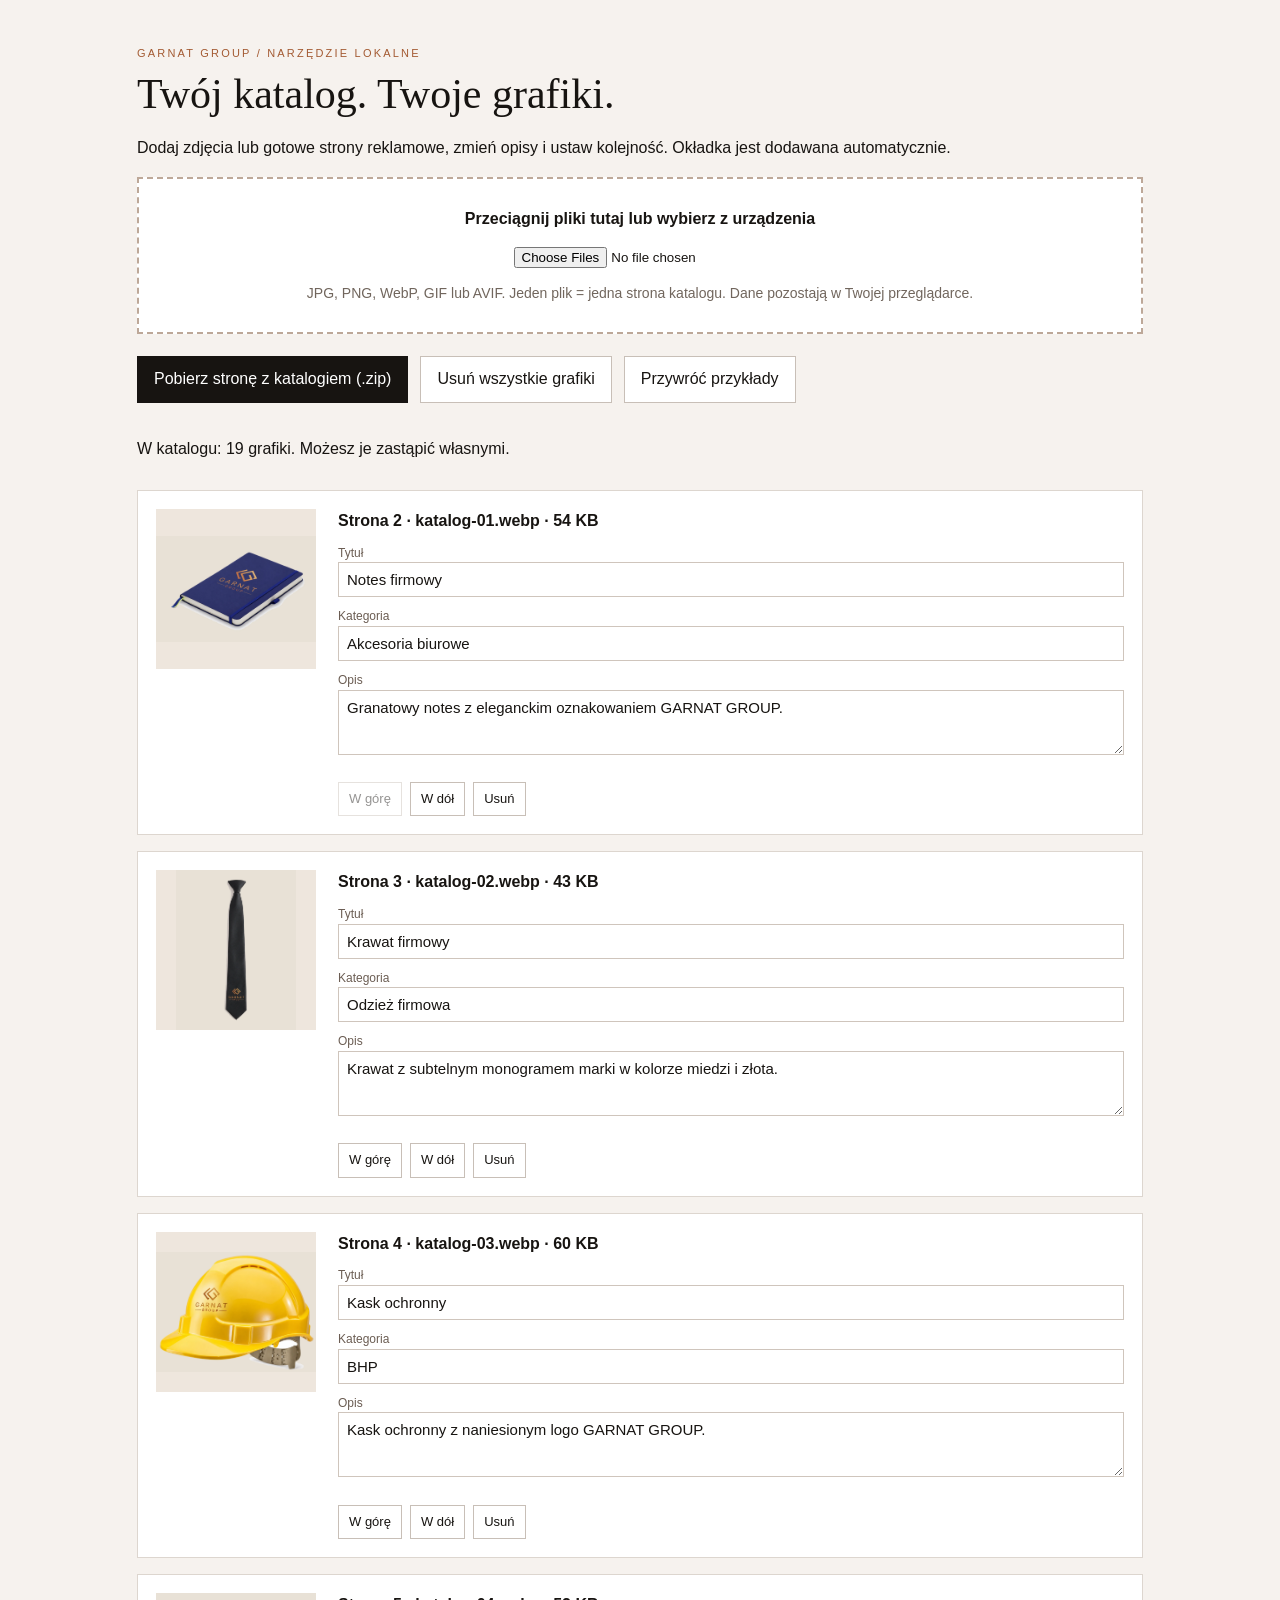
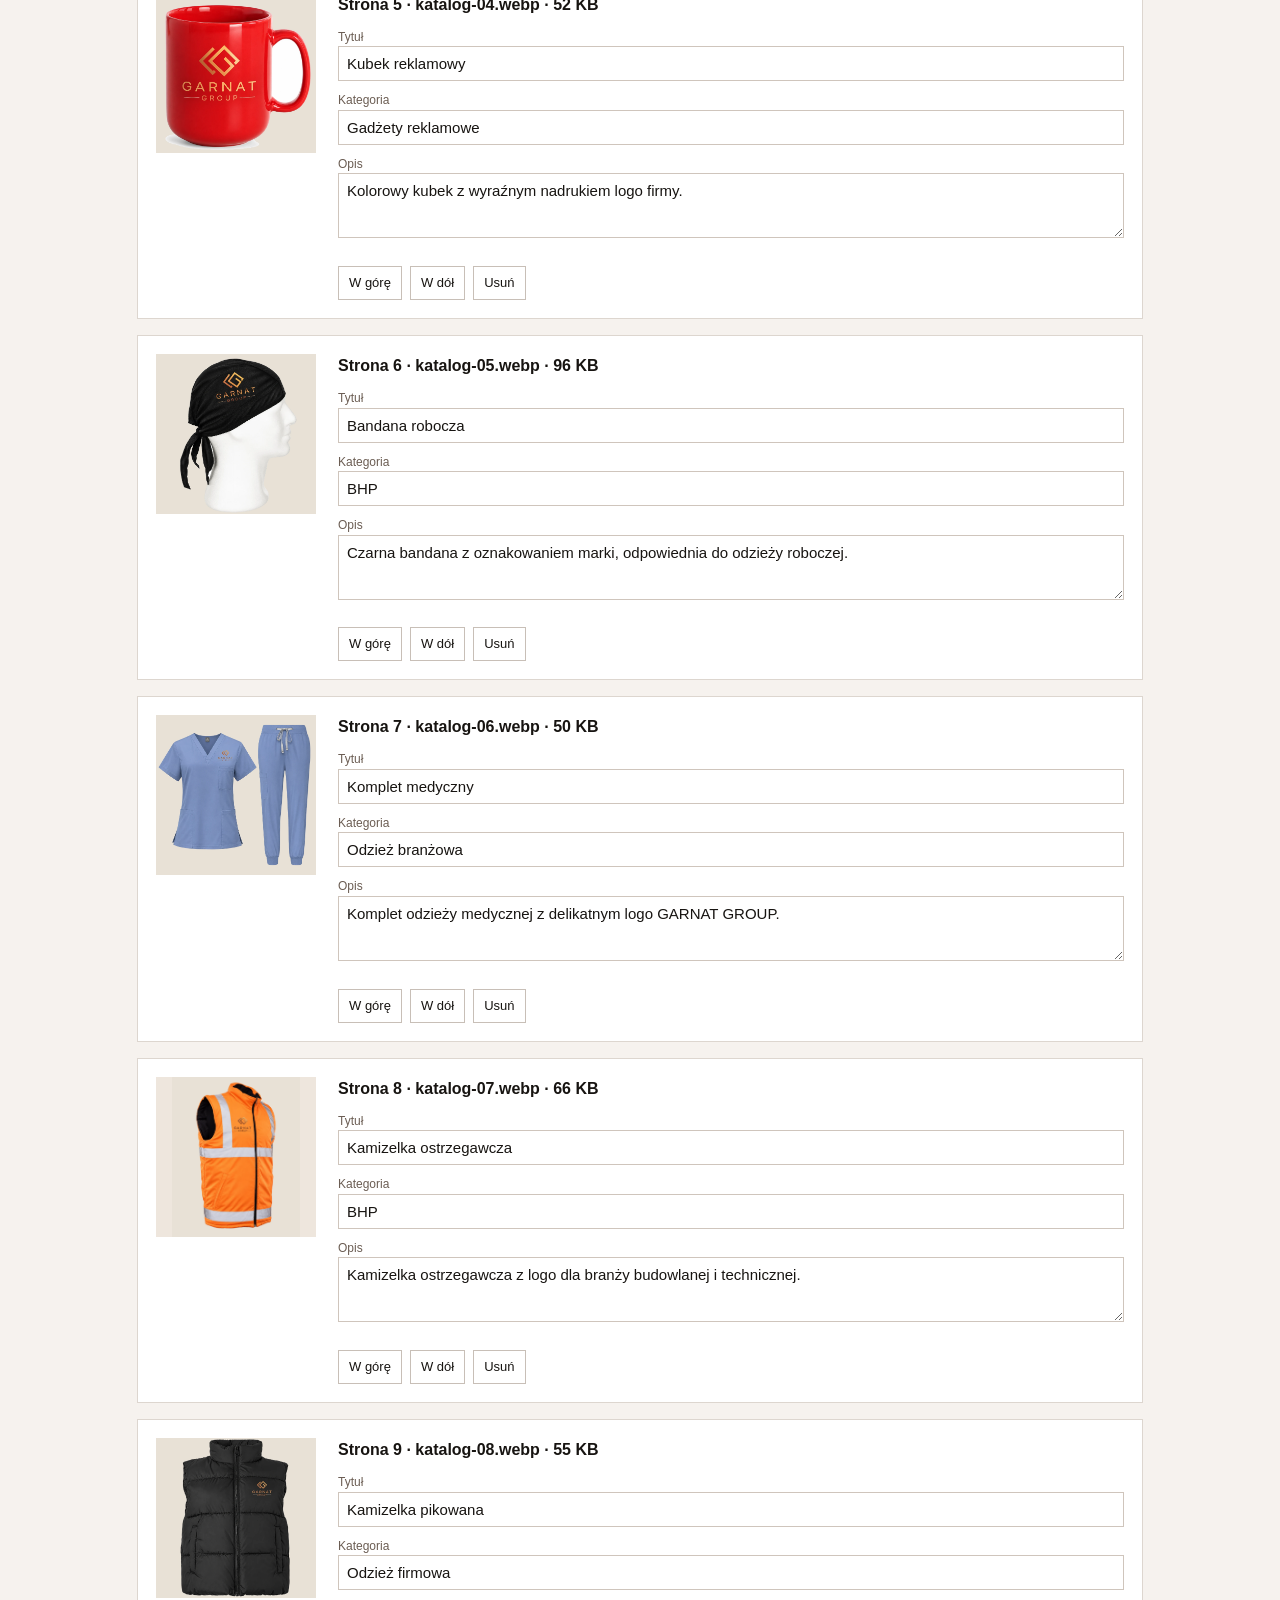
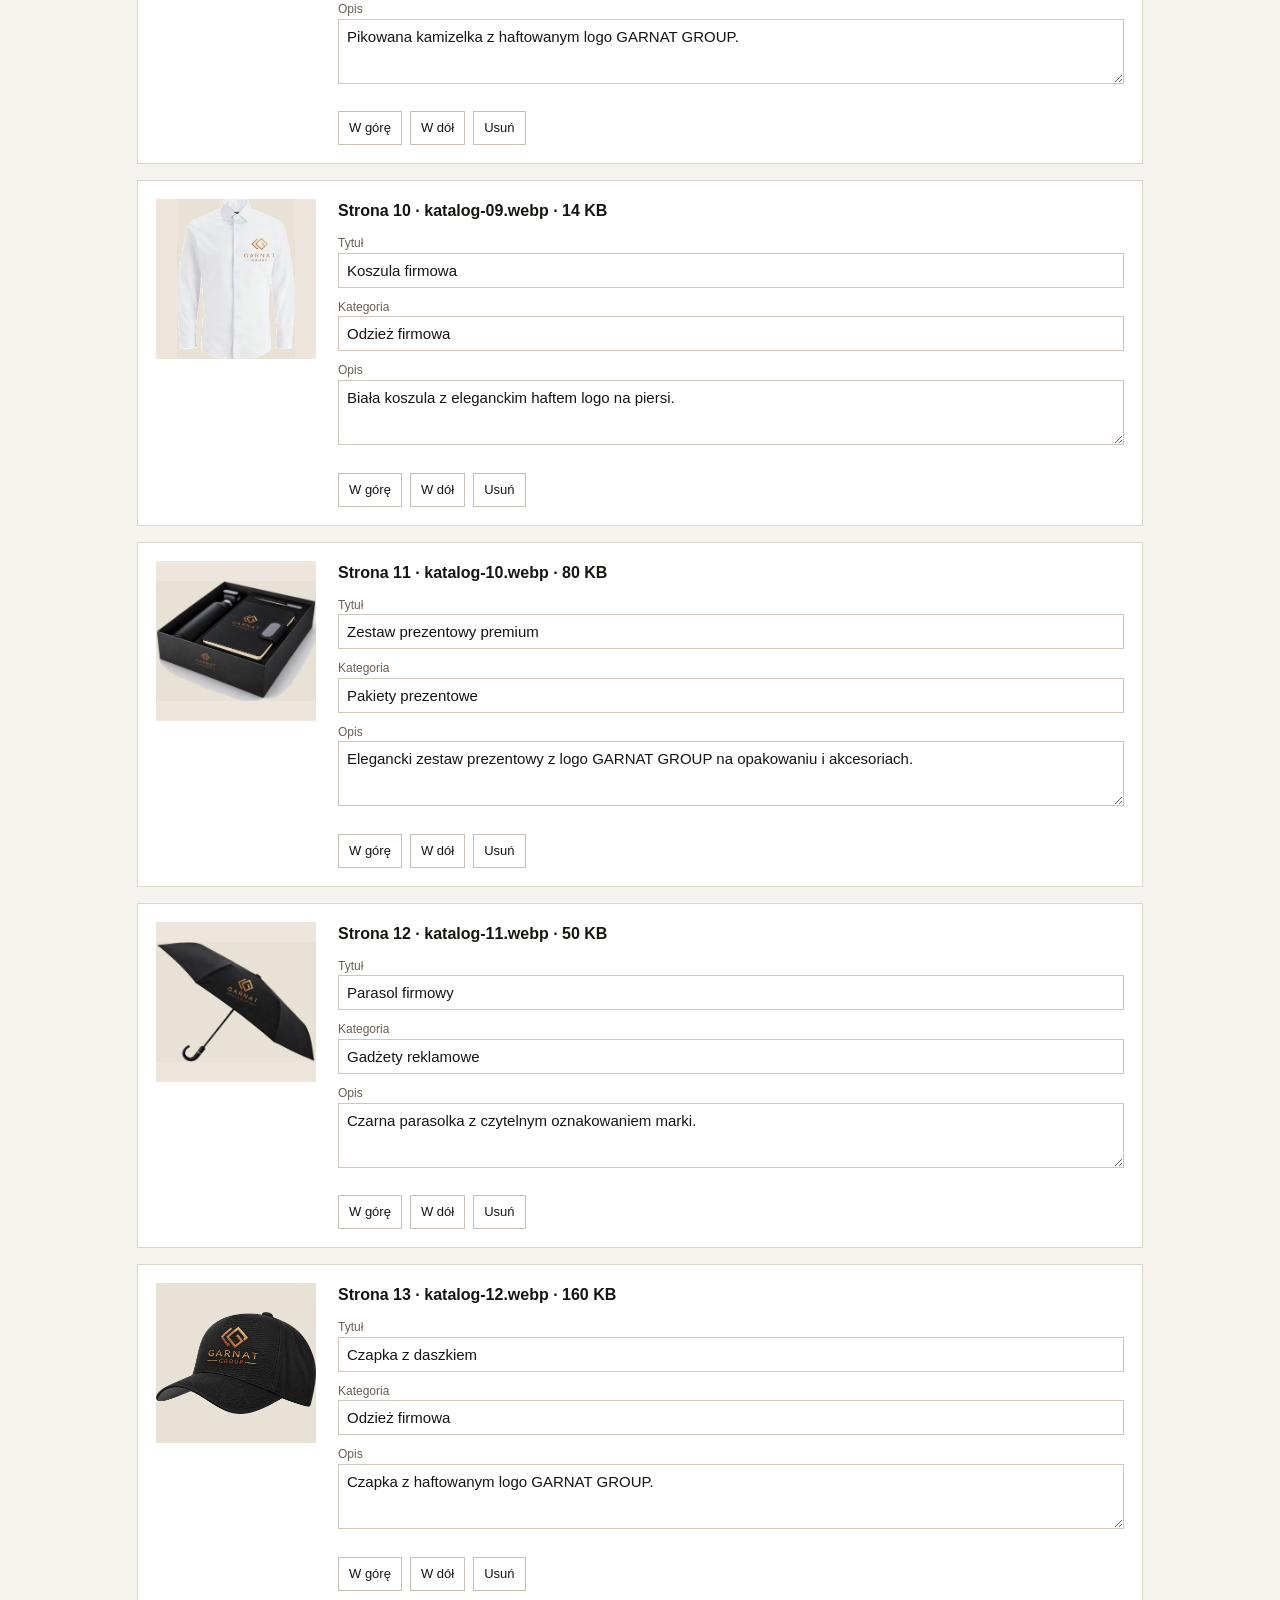
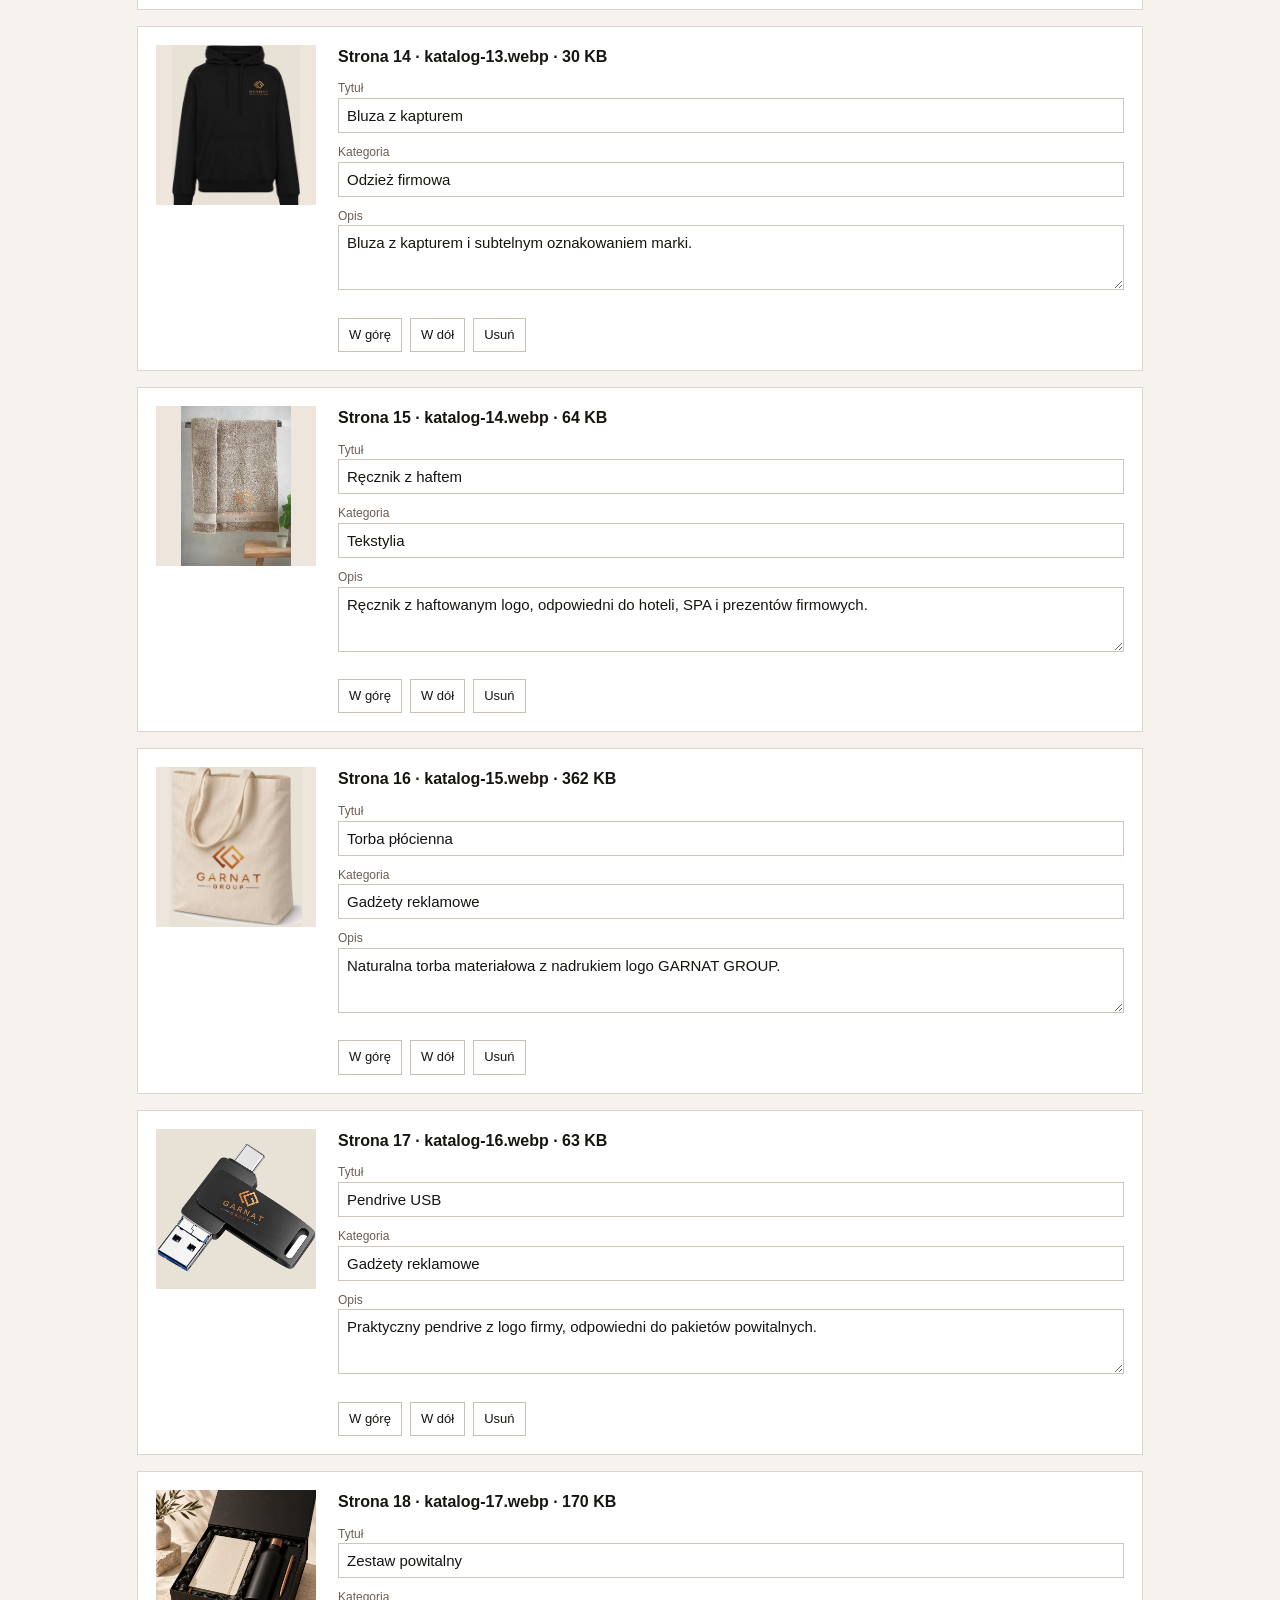
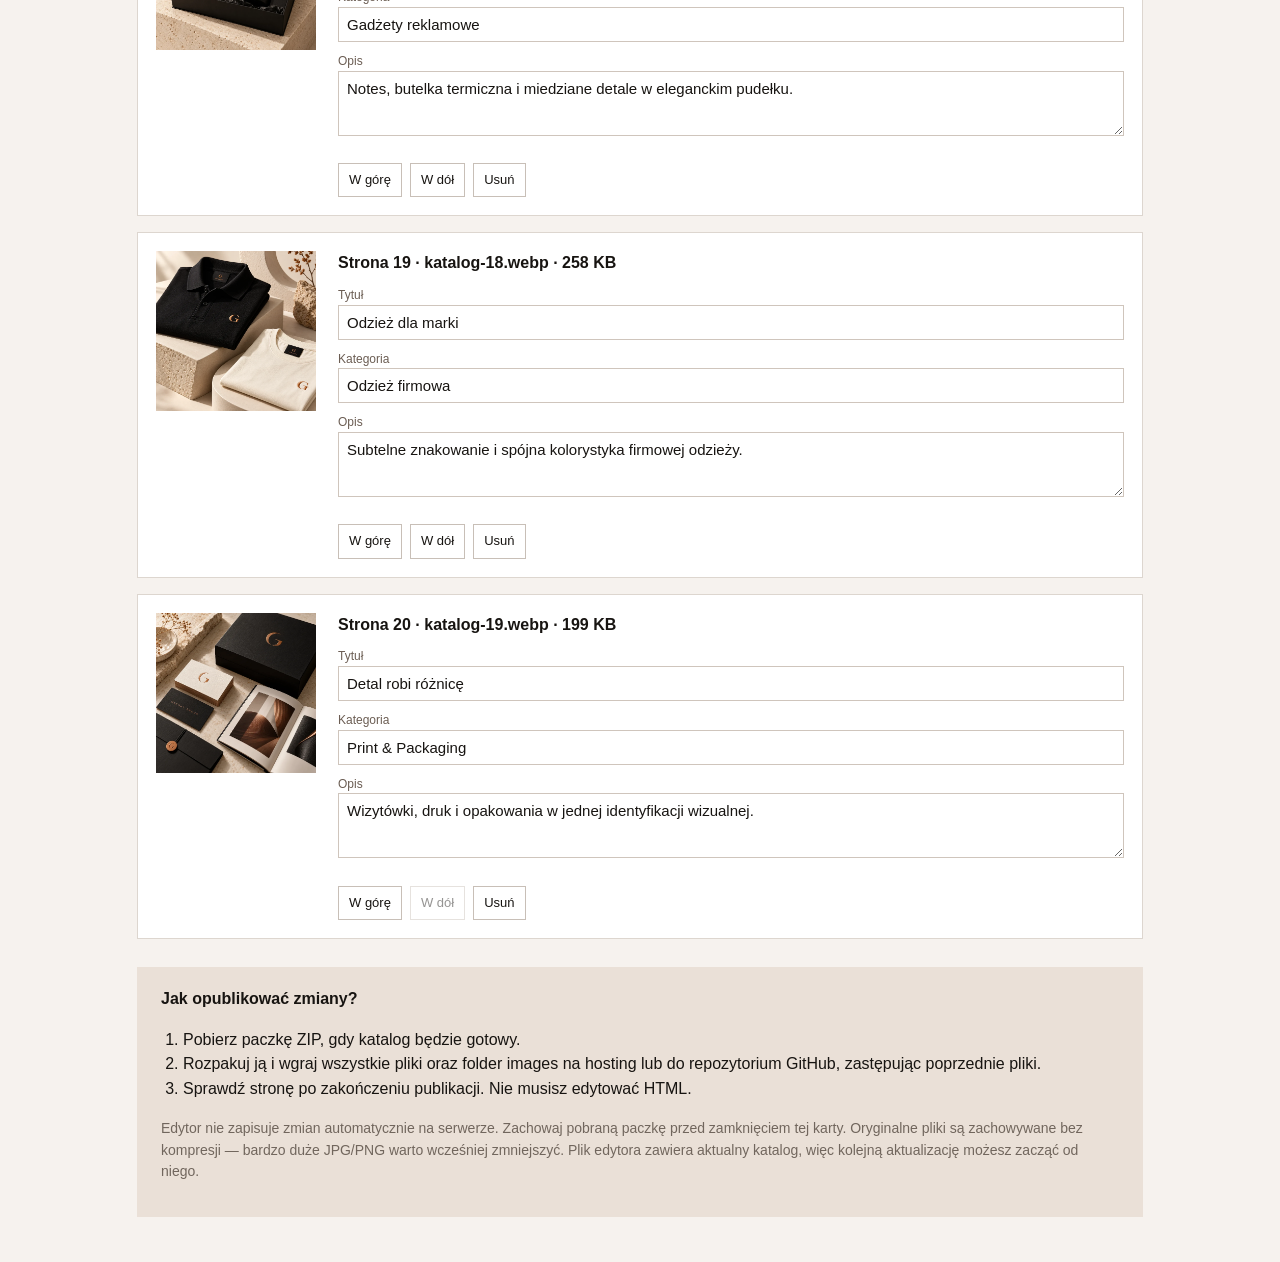
==== edytor-katalogu.html @ 46296d0c "Add files via upload" ====
<!doctype html><html lang="pl"><head><meta charset="utf-8"><meta name="viewport" content="width=device-width,initial-scale=1"><title>GARNAT GROUP — edytor katalogu</title><style>
*{box-sizing:border-box}body{margin:0;background:#f6f2ee;color:#171411;font:16px/1.55 Arial,sans-serif}main{max-width:1050px;margin:45px auto;padding:0 22px}h1{font:42px Georgia,serif;margin:8px 0 18px}.kicker{font-size:11px;letter-spacing:.2em;color:#a35a32}button,.file-button{border:1px solid #c8bfb7;background:white;padding:10px 16px;color:#171411;font:inherit;cursor:pointer}button.primary{background:#171411;color:white;border-color:#171411}button:disabled{opacity:.45;cursor:default}.toolbar{display:flex;flex-wrap:wrap;gap:12px;margin:22px 0}.dropzone{border:2px dashed #bda898;background:#fff;padding:28px;text-align:center}.dropzone.over{background:#eadecf}input[type=file]{max-width:100%;margin:15px 0}.note{font-size:14px;color:#71665d}.card{display:grid;grid-template-columns:160px 1fr;gap:22px;background:#fff;border:1px solid #ddd6cf;padding:18px;margin:16px 0}.card img{width:160px;height:160px;object-fit:contain;background:#eee6dd}.fields{display:grid;gap:10px}label{font-size:12px;color:#6b5d53;display:block}input[type=text],textarea{width:100%;padding:8px;border:1px solid #cfc5bc;font:15px Arial,sans-serif;color:#171411}textarea{min-height:65px;resize:vertical}.row-actions{display:flex;gap:8px;flex-wrap:wrap;margin-top:12px}.row-actions button{font-size:13px;padding:6px 10px}#status{padding:12px 0;min-height:40px}button:focus-visible,input:focus-visible,textarea:focus-visible{outline:3px solid #b96f43;outline-offset:3px}.steps{background:#eae0d7;padding:20px 24px;margin-top:28px}.steps ol{padding-left:22px}@media(max-width:600px){main{margin:25px auto}.card{grid-template-columns:1fr}.card img{width:100%;height:210px}h1{font-size:34px}}
</style></head><body><main><div class="kicker">GARNAT GROUP / NARZĘDZIE LOKALNE</div><h1>Twój katalog. Twoje grafiki.</h1><p>Dodaj zdjęcia lub gotowe strony reklamowe, zmień opisy i ustaw kolejność. Okładka jest dodawana automatycznie.</p><div class="dropzone" id="dropzone"><strong>Przeciągnij pliki tutaj lub wybierz z urządzenia</strong><br><input id="files" type="file" multiple accept="image/jpeg,image/png,image/webp,image/gif,image/avif,.jpg,.jpeg,.png,.webp,.gif,.avif"><div class="note">JPG, PNG, WebP, GIF lub AVIF. Jeden plik = jedna strona katalogu. Dane pozostają w Twojej przeglądarce.</div></div><div class="toolbar"><button type="button" class="primary" id="export">Pobierz stronę z katalogiem (.zip)</button><button type="button" id="clear">Usuń wszystkie grafiki</button><button type="button" id="restore">Przywróć przykłady</button></div><p id="status" role="status" aria-live="polite"></p><div id="list"></div><div class="steps"><strong>Jak opublikować zmiany?</strong><ol><li>Pobierz paczkę ZIP, gdy katalog będzie gotowy.</li><li>Rozpakuj ją i wgraj wszystkie pliki oraz folder images na hosting lub do repozytorium GitHub, zastępując poprzednie pliki.</li><li>Sprawdź stronę po zakończeniu publikacji. Nie musisz edytować HTML.</li></ol><p class="note">Edytor nie zapisuje zmian automatycznie na serwerze. Zachowaj pobraną paczkę przed zamknięciem tej karty. Oryginalne pliki są zachowywane bez kompresji — bardzo duże JPG/PNG warto wcześniej zmniejszyć. Plik edytora zawiera aktualny katalog, więc kolejną aktualizację możesz zacząć od niego.</p></div></main>
<script id="site-payload" type="application/json">{"files": {"katalog-dane.js": "[base64]", "katalog.css": "[base64]", "styles.css": "[base64]", "site.js": "[base64]", "katalog.js": "[base64]/[base64]/[base64]/[base64]/[base64]/[base64]", "katalog-bez-js.html": "[base64]", "INSTRUKCJA.txt": "[base64]/[base64]/[base64]/[base64]", "index.html": "[base64]/[base64]/[base64]/[base64]/[base64]/[base64]/[base64]", "fonts/manrope-latin-ext.woff2": "d09GMgABAAAAADsQABMAAAAArvQAADqiAAEAAAAAAAAAAAAAAAAAAAAAAAAAAAAAGj4brDgcgQ4/SFZBUocSBmA/U1RBVIECAIRKL2oRCAqBiFzvNQuCWgAw+i4BNgIkA4UwBCAFhyYHizEMBxuenydkXkuHg+4AnOaVq5yLqFCdfRQlm/Su2f//f09uyBCsQLe9We+QYBtpKGFYNSg5VZ7LnJBRXr+Fe8mmfSd0/V55LK/7XPihR9yKtp2KW/Sy/iTBPmsf/UFxCx0ZCsrve84IDLGEobOGpCDJhtGUcNBlllSG6Zlm4YNIQs6CBlQykjRlQfTl0izPTuo+9l2vCpsa46ud3ntccKKWKN9G3eY7GlDUpqb5xnlghkdo7JNciKiWVmR1NQyQpsXj0UhsZBl5DMwCQxt4zFoDysALxC+/[base64]/H9N3p4pBiv4/Odmf0dMqMkINQP68ngEGiBQIoSgQzNBJhU9qTFiu1ms/qrLb7b6vvy+EtXVPyUAoKL9Pqtnlj7BAbqQirDvjo2MkjthhTrqZOJYuFiZzz/s5+8eNuTLpwZDMjSfAy1OEYnX3/C/tiEECFJPS8KWCWvPoG2ih6f+hkUv3XU572hOlY1tR36uAOgeMPDZ5a+IdlBW0z5dOwSBRZZzvPthxDZbJZRKhesk2TyadvMXJM3y+liNf36/WGfEHGQEg6BJtBnEkN38Qu3Lv39vqtb+xyVGsDMk2YYuZNzhQi4aSL6Uu5iKcrF/dz8WixVAALIJQJGUxxDosCJFHRR4o8UuFgQBk6AscCgwOEQ6R4BUCowXYqod6JBDqe5a+CqWKuXuyiuvvKKNpee61kV5XXnwX9389r85CppZhP0HVMaFHUhCTZhhtsrWNkSidyOF45lJ7sdv//bT/peYmNL0tmyzBeGISBCRIDHEzezvfWV/uPxHbfMucyeUY1Q8zVE+37ogGER/fDkEKCNAkDAgcPCGMBY4G7uGZ48n0wyCQH/9IYCfVnowBg8NyXCv+JwF97psYQouDeBYeli5eG4KDiDIWqNwkCsXFa9gMNyDC6hUCuXstP0uPSl7/+RqDMjHsBdBtgAg/kNEIIlBT5KskUhdVCynSlbUkKkUJ5xvjvT2EDDqJqpgAoKwHtINUzPRnd5y6q+rd2gz8G7OOokKlGon5lic0ZJkh/mP6OEXwk53yJ/3wJu9b07cEYVVQPwrSwKpL96VERCTrl8LdRewUHUtBJIJfFLdd4G2mvphgVibJHZIZg3VmYp4H64eERjRWSz+KbuQP34oJuyJ7LqZo/5u8X0Sf1GqMOWsrZBTUfCn9uM3xj+G+LPDalOikZkeK0iWkI6qTbxOnkzZLiKt4wmRN6Z7JDYUF4v4ccRWcxZsRnWurvZ0CLWlU6Cv+nnmRdwKn1WYNklOI7uenw46Jjbuj+/I9XflRL3KbDucmxKUFGeir10mfty2bRyRmhfNiCAV1MRJGYlJJYWZHS4iSU3yEptpFMKX09kPzSKrKXoCRkR1T3SUbfwZP0K/x4oETy0Sr/aRkp41wbBqFNDE8u+Ers007yfEePrkiu+IEmVWqdNq0sOci9om3uXxJ+0yUN+xU4tkTRHxzXWa6hK4dr9UxadWjE8ZGzObop8KEl/ZQCfCd90c4nt9FGn01K4ij+ADAkTwEeMKUywhR1IJV6lSearUyNdKa0Xa6iihs25K9TBBpUkm6W+KhQZYbLFxllkmbYUVxlur3gSNdpjNc9h8GaetclWzTa67bgvweQC/[base64]/HcKgG4oinVHmXx32kUGKDBBAtscMAHfghAEEIQhghEEUMO4nCRizzkowCFKEIxEmiBJEqQQinKUI4KVKIK1agBZPuFi5cuOzs6u7p7evv6BwaHhkdcbs8o4aiX+Xh/YEwIhsJiJDoek2RFjWsJPZlKZ7KJCszDfCzAQizCYizBUizDcqzASqzCaqzBWqzDemzARmzCZmzBVtShHg1oxDZsxw7shIdd2I092It92I8DOIhDOIwjyOAojuE4TuAkTuE0mvAIzuAszuE8LuAiLuEyruAqmnEN13EDN3ELt3EHd3EP9/GAgKxCgCCPEgSAptgw65VP2eSUWsMqaDK8Oq3Jzwin7LUfUcuoLaNu7nJPzYSGG5ptf0e9T00wTHv1BSGywFDDPNhBvRo85+6pTmivmmEHolZQF0YNHLV7QjsMGVuPio45h/vrcAuWizWu+5jn9TLUf6nxIfAq+JgfOGOgGd8pBbReOfWaJpiu7gMbdFWv6lRTANQM/QzqD5uJF+ExvEko9YZz+ccenEkqKUWuAnQPswOkaATBQQCXDSSorUuLC1sAEKZIlW4GGmsGARDhQ/gwKWkDRkSJIScEIsXTtHwx28VU0+pbeJNtpFhxRYO7ZAixKdaqGzBYfyaaECkDNHtL4uIpMvETjYRLtMRJvexOQoy1Sy1Xg+q3SUEyPrmQSqVupFJShpQpZU1lpLJTOdlVGKweyROpKMRfdBIhsQL9WbT5v7YDTE0a9Ib0s3fY5uXYzUo8odLAPv+khc8fX4c/noY/7P/9PPj9F5//t32gHPlP7U1A0OB7meewY5pc8ainPQuxxBH/C4N8krN0JWbbSVFdzRgGo5kj+T+nDuP5mMAmLcAkQSaLME2YqaKmCzFFjlliZnLNETdbnnlyzVVkoQLzFVogX7FFEhZLWipluRLLlFqhzEoVViu3SqU1aqxXbZ0V8wBPL8rE6LWRriUr36PiIN9rXiP3wYv7OXxzPcgm7za2bFdwj7C7xflfO7fKk37L6JvbzO/wbffvDNRwJ9xwzXnNLhMgSiG4bPwmXIEP4SdrZDMFkeQ4cUR9v9uA+MQAOQHxiwb5AhIQE9Q0kKBYoF6FhMRm4ZXw4gecFQHgUYBMAzmA+C2U/AJNYB2AEAojphQODkuWQl0FlYVCBvonaEWRfRG3lIQ1KJ49ZUzIUAqDg/[base64]/4KPtvz5ITunnsfxhPoIBwP3nFUsLMqdd5UDJMgQIgjgiuGEjkVyApAR9ICZMkCniJAj+j71hxB8VKgMnNyMlnSsWu/2V+UJPFA/zZp8x2IquXe5xsk6/9jBf+2FX2ohy9WUN7CX9cOfnZsbBctWoK2Y2FTx+KoA4BU8UMqAZ1aqfpcHvIrSRSB9QS0XPU9M/YdklXkXBNVhNGpVA8mxuhoaTH4K5PjqRrbi5xXUb5dOXngbaMV+jsoEjqfkl78UU78JS/5beD3zw+kECCBAmIsU/xE60WJaTET62l6VAuQpFH1WR7bQvRHEqaURl6LCAX9SDK1hIcDaKRxkDXQnwzFsE/[base64]/c8VizjEExi4UCkmC4uuwqM5qcSE3AgbI2bzvWfTkpvJZHVrhovcxrinwhyDWmO1KoqwlS6T3cw+7wFFDhQM27nWBJeQa1V/qHxWv//Eri5etSgzgaLwGT2g++LbmjQiApPys0/R+xHbkoHH9VqQ1M6iRcT7daAcfjcc+17EgP14LDPVujEKSlBAKnY2fBJ/VaK13Oy8NEgy1xD0YF68oY2RmAKBFj22Y+5oE8PB2euoZqYhqAbKDKnY9haMmnjS8573D+WQYfZm1476mnti8oNA11BIaFrwvSkAkz6cRFU4zI5KDaUdjFOmKGZo6PTUZ0lOex97aVadTouqanwodDmP/ux2896XukC/SGabnZNUV1VdwAInxbhhcu6woJWmHp+pPsYUIjntebdmS/aa/F1+TdCFHMegcuxxqJvdYoy6RmoL7d4icijSZ9uuIrobBnSnCbSd2g33gJ3lg1H3+hBfc0ar+nnd5Nd90z4DWw/xkM3tGccNcLN59YVvPgrj0nvUAfYmu7QVKXh9hFjBggGfSCqQHTKh2D22yC/DYiGksE7WUN8TpnBiChsMv1HyCAHGTZEIKnd9jFlIBYbsve1kkzGjEjoBsuLo4SjE7bk42Ov8QIx5zTNIgwB+806AbWR+H4xfKAamZsxc4u2n2nxIf180LIF0pMYjhtzS33IS1v1NpLKG5A6dcQLaP+ynYsPP08EEP7MeYdF4jFs/phfCR25y5vRNpLdAxUGKyeZaNq94Qn3Xc8nUSB9UGlNAWoFyvVqnoWMyQ+Lr7px/ITfDQKRTskDlCv8qmrPCTd+BHb1AkppiB6Qcr0YFK6dHt3TEHQFeCzt6mTkqsuVeoCIkUPVD3L3BPZ2/dID2jBxclwgdoBx8lpJ1TeH8WxI2apnQBvtWM1jcTaKbR7WdpBxeJrBapKbBWo8XCSEtqu7tIDBhGk4mctUsz5USXaKJ2kMCKHOexRvweHoV8IZSkIk/iJmSqxK3HoH/w1Aef4/Yq82xv/Wq9HEyWqeAGQHnHqwGSIF8pOM/u6/qFNPW5JcHQze1vJo7MLWIUBQ8VgGn5VpTTRniA4Vpt3yyc+3WzcnvTDI8sb4+9U7p3/kU146X2Pwg2ueTdvQUR15fjm9ul+98XwLri3dMybW204jW19z8u7+WNDu1u0I1Al8qOMZ4rgBXwiMnsQpYM0x2JLYKpHd8h0kN7VOjKl3dBrwi/0Wgi6+hzPn98KOq1JMi83qFJDhTW1iwovtM9242pqGjXPnlC95Io3H9tDa9tHZ6g21jTZzR6NGpC9j5kqCXjlrY7rG5rGVHX3kkaVpeUhKboHS0sN/31VbJp9hCrCDEaVcZzXq/QBtUpd7ahSqcwrmUo2DsQqsUmkEplcVC4BgUqwaH6OigOEh+sH9J83dYfnwuVwXUxWxI714W7iYYSSMmyTxIPZ51bp5uYSnB+kzgs2BSUlBQUnwGMK/qGrtt33u5CefZZbGzQG+XS3YR6atVeeecV4y+Jk6tCGsvWhyiDdYEF+8BpvSYKTfWYSCxvjrv3/M5DPK6GJebB+Dff4l3bGjY4GXXp1b/5LlO+DRJpXP6rr3tlJvRTDBjzvOs/Z3pv3UE+9LibSJqLlKCD43pC76whOy7mD71JhqFLqAHcEWkcfMIOWxm4FT/fobqtmJyNRJ+h6S+uCkqCpLoLs6OaUwPy+Zd69vkL2y9nw3L326Y1bOZwdaYmSZSKR21nHek2Yzk7QhZYzQOYgJVGA7i5157PGIfhbMMK2tkN1XwxxzZ1Qp5kLAUc3mXI4jLfleRlGA1icqBVlpXzc9Tlkp56VP+niSpfgvKAg0/sRIIz6gx+eHxyMpXaN7ozl998bplz2b49zlLe+6ug9O0lKz5a8Xs8+3V2APN4AjXjiiRfWiwkngP1+XR5AuKulTKI3LuzDLZaJNdU8nqIsQYx/EDGOBNELHZe9oe6Cbuh0QYk+zyBzA4CA3bisuVh5EEkQYMb5elF5XcXkBAE8T3e7U7pT2ax42mm7kZ+WGyQjAXKP4Ia56rh8z4gvwymGqMxQYeRsR7efT82lj8wjjUBlm3Fu6OEBShRbr3/BWx9PYybvqV2pawx0Cz2IeW6ahWb9YOnUxK1els54gG9x7+GFatbZN3iy/MpJmdP7cpn1/TjaqmtEDUGA1Oo0WuE3ZmeTP4Ghii88g6wrubaS7F8/7Eol24gG51RexwEkDnpHhAMRgP2gbRgdWtVLJK+uDZCq22/ZcL0DAqj0xLDYWFrIPjN8gKB01WUq6QkmhcswQBIqvsFCR5Khk9SK8MjNzHCJT4wRvJP0NI6bzrEs+nEFRyxnpynpefXqOvH0kZvDTIj4T1+a96Lt786GsxroRZ6772wS6gTM54qq2+sUpthvH5VxujOf1F5pPrPqy+9f7HRYcNP62C8L8/Xb4J+9t5/ytMxMKs7x3xEXF3ShPydY/oTSD2jDGzATwCCZohs4ov/WJZRkU4/Ob9j9Mr39uF2lheS2ZyHlav35mPy2rGW+WWb1cmeP/KJoZrEuzOKU47+msvf3zK3b/8nfcYFSbyHZFlR9ezGxsqQ3OqPJnJCa16K64rE8ebWoMMZozUkL3de08mcVYEm7pdqgSrmE/f92vHT08r9WmosE6yK3iBwi/wf5f+ViiNaF5+ewLtXajJk3IBSvfMmhWh+pY1w2+d6AHxBJvgBJ43DeeYdNGftXp6e1nUvYgjiLvw++Dt3w8+2TdnW2IahWvTi1PhSbd0DQdvirP9SrMrsUzcv6GJNp6J/Tavqab3/sBC4AGUWGyiEyQEaBI11QOPS/LpDOYGzsH62BEcqPZeRAIdvegVO8jhnBto+Jh6DWluXntpceVISHB13oT7ilFTp0aPAYzO0nnm434w7aTC+hvIU074egk5SqsMg0VLsx1rvlkW2e+3ggJFOFGqA6aINuIJ7IdUdxSxPF9k2UKxKVvmFOVPgqzfJEXyVd5/e1eGm0Euk7L4k2WIrDqIWPbKnKpRZzPa6D2XbXOxJYrhgWEpP0x16hJIQ6MAp4tPbv9tNaoZJebd7NWRiL9jPc2ogqfLuhDAVlwR9nlklxqxuhNpzLe6rO/P5h18NM3lV1LhCiasuFGG8rPmm3ZUN1Q+66Aj9fWetikSNs7lScfFrs7/FOSWRJA+YkOzxKHvzROa0c5xEPR3vushS5+Q2LJd+o3O86rezL/3M2X7FCaoQGnBSuYr0ZsAfJHPw86Izo7O/kcnVry9t/xIWpzv9DxO19UN+VGLcTyjDXtYRFkdKoI9wfadd/R/TvPXdhU2e1oC6F5bzv0VdH9w/WOOffw5coO03CEtGBJX2fpeK0Zc23xBdVDdxThnPkXzkWOj5fbkyLUMhX1oYBxnUhNAaxVhhZZyXPuuPeHNuv1xsUIiY65VeGc2Mf/GvnWgDvgdPFS02Sjv2vd8jqYhzF+edKajedqk18ANsJb7mFHaz6ebVsZZyzvvFhC6C3jHZcZ8Of46gzmyce2Br77W1AcF2ITkasMNL9aYwr78Dd/UXwQ9+thN3ev+uL4d0rQefBAvjgFzssG3o3xI9u3Z7woHddfWNPfdyDLVvjR3s2zPuaUSYIIDuAqLkPGoPcXIbpY7bcl3lgdHPVkvFU5ZJL9OVXD7eWYy8kc5Evh2ezH/y+2N8f/[base64]/7R4dLAeq1frsZCl9zmCbME90H/A2MtqhteoR70cmMtkC0u1vVzJXyOOQ+61OXS3tS1lh9oZwthvgq968So2Fna57czK8yb5IUJixb79qRGVUJkB0mM8oEEMqRr/NUIxClF76id5+KlC6hClI9FM8PYyEaoAbkEQFhBxnQxNH7x8TheqL9k2AITjemASQfAkj6luKaJjg7JHBzcOkuDhLX0AEV26Pr5fab7dsy0JjpL/Qn9YdcJnn7Dii4iD6XMKbSbIwpn3Cv8+44IX6ufc5AZRpFpQL6c8fTSXbNE6BYk/qWWr+wvXXlfzB3z94RM6r7CS7Etxi6HB8Qxk6GthFEn3ic7rVd5+8dD3eVwHp6y5Zckd8cfNhWvJR8tAQcrq9vLUODxL/+vom6s/n0usS/dowO4YH35ISH2lmwETadl/7cnDqLhDSS+xjX6rof0JBzs0zwXfgvIzeeqxbXoN7G6on7qNrAZulmrFRPB5gVmmg/wWWCrKEak9C+9TlDvDet6Om+P39QDG6NJ3FyblS17Tm2flWgPGJ/0G73Ax69JkN2eMKKph+WVVb1m8q3YW7Fk6jFl61trTCqJFXuH74zcIPDQeEZS/hay56H3YAq5pYBb8GwTHfqIXYzcb/S9GTE/UaRbJPv6GTzcH1c6XfiXCzlG8wfen5IOXKVcRFaNMLjXZ3DvhKsp4ty9kLdEKB9yP30kSDdfarN6uHfwORAybJavkCaKWFdu0cLqcukR+x7GMyxRlGpkAo4K0buTkMY/qgiZ8jkxGNrpzk2/w+cKSsfGjoLnkCF0SfKtcVCtRRZKWFef8sl31Fiixj6HpJbrIJbqc/7jFIKCPbNbe5UJVGe9tyZPzOpNj0JGaFXWgMHl2ur/cTDEyWnKJHCyWv7Sc+Fh5AnNDFpzcLuDLPrXfLP/+Ww73md21I5zWwt6xo72TmPDSiGBrWJIIbwzu8my/v7Kiffz0fUnAYZ1A5OxdFpc5tY1mFSl5t55fOYmkvKrg6MJlU6PVB/K0BzHVRz8Fwmznh5Le3kcMoYed9a1SmLYzlOoD9T/V4fFgwyrj6CHiGNUWPQGH486uMfXueuTQDZ4VRwMmnldytLm/qL3IJ3SI7dPrBu7bH+lIpPlqGC7tDMpvT0pPa9ycmT5uG41uiYJnN17671w8D1/[base64]/hu/xTtWpPTN9zHtEeos18JOzV1oThNGrqi8F6rojzX7QOKTJosvPpSE5ATV4IcE5QRmmWNOkLZOG6deKf+pWFqVDiNiw7daMrX7muN2+caXBW5cbJaunPpwm0u8evhvLR1OROfhVuYJKq+oH8h/lybflHu3X9yuiOX94Z2W3SDJbHNEFAr8thPKpnyxmcnH20+hq0EeqGlI/wR4yub3cfHptUczpL6qKKId/YKDREBXy7wz//iVAyDf8XjCwNRg6Tf1kqWM1DNTQj+6H+k2U9rJZHadeH+Ra7VOe0F3IizbfC2Cud1h5oKplr9q5c7RFOheL9aqDrF+Rm7L9d8JOIF5vVsIx3zsVVg/nG1Av5N4CCSFQDZAdA+BW+cn5ZWuuAcioiIoO7Of44XA+pb3yZbLNpLJP5FYA56mKpZi/n/[base64]/bk9BRDYlZ5Zn+f1m/28gaibg34/8xLambKGBCxjsV//s0EEARkDY8CZB0ABbpbYIdn/E0SEifWpGcmC8VXSmVSG9RNw2ekje2NaGmHtfnT5imCiFAiChBtiFcIMyITUY94i8Qi3ZERyBLkKaQbxUMtR7WjXGgleg/GG5OBuYIlYO2xEmw4Ng67BrsHW4xdok5cIi4T14mjcRW4SeTg1fhkfC1+H96IbyWQCRKCiZBPuGZLt622PWrbSWQRI4kbiJuJecQF3ZdURBok/Wekks9QmJQiykHKKOU1lUPVU3OprdQ26iHqMeoN6gMalRZN2077lY6la+ir6V/ThxlIRgRjD+MlU8asY37NvMK8wwIsb1Ya6yvWPTaJHcxuYf/GfsD+bOdgZ7DLsau222932u6O3QwHcDgcf04cpyD+vf2B4z1lcpfL3nLuz93bdkefb+Re5MH28HgantER60hyrHLUOw7zLu/5HAIsgAFuAHToCwNgNnKaETBJSzQNECxQTmvWHv8p9/[base64]/utFmgS96ynF7Xa595iT7qOkHVpYvvelBAUZ7mXZ+h8EjbeBIKk46SMusoX2uwjMfar/YUIFpBbHuvkKoofwQ0pQ80KV236+lUhAkHjPKJPpkA40xgpgylkqvSgO0QaPgMQea05CK5VlvfS/1wKvtJBoYciCdSDQFEcKUWl8eYMDtb0zrvVWsahGQQPby52tme7h+cYHWhlc1zFWmR0ZSwqc9yoQsTQzTzKQdM6COsk/XkCyhnN5iRGosq5LbCoVA3Z2MvhO2mR5pmfgH0UWexDltRqdJ09ASg1Ya9rQQU4zAMYYbbxi2bv36XICf/1C9IJcN/KGd4K/DlzN9B6eP//wbphWj+cwqjVOr6A04kJ94haCTzYrwdZzp+QLxnYdz0ixKHKa3TYwuu3daA4+b9rmwBsGnGdxbeiwz3OlP8W1q8bLqdAP67Vxj3IqZCDDGkabqH3NDExnF5E8hLR9yPE2n3qVdcsHgJ1gGcOKrpx9OnVKNh0BI5u3jpSnVKUpXTH0Cf8d/DxOoUBGmqc8v0x+gORv7PYDrVGNZfK2J5/1xIUFm+JhxjEvvSuH8+hRV4R2t8uTs7gQEjilk7mRly2TDb1M1nFjx7lmZ8NbhKkpPjwvt9YPFM7dgKJ0UKyg6HO4xlk7e6DxWCyOgcG1sHV0TEAwTW7TyG0psshjyJ0ENHhETzFEXrapNZFe4GrA20biLRNRswBlYDqph2q/sKKGUWoVH3rEWby55garnUlRWRVclGE6EwoFzZeqwEcGQh/[base64]/qQ6Hw572HHtAzUoPuBKMmgOsE8aqtbMsxgvSAOHSDNUAI8+4Gjj06RNjM2sN28vawrNIi+bDAv1Wo1FpUq/Y/ELkNkSOeQ1AP4ahW0dGbl0RxOmeplRLGYACGCP8uIQzyzgM+thp1uvRMpmaOwUcGDphl5wQswrz1RKdIR0dJA2f9cJd9IDw5X1UmsoJKL+tddcDuJbMCbZgrkbhw2VQ8kQBauW9MkVaRPgUiH2+ejxhOvijLxaOZTc9cwVPIigEbLPNz/5GKGUiE5uXUDRxrSjWXQc1LbjEydYRDCiKcalh5qWPr910gyC/yKwE1qM5aMsyZXniEaB4nhU6HZBw8O27MWwpgTT8HanmsJegMH5NYKjPwiUYMM61e/K45r6q7++cfQdZcz4/xF6aqWTYlegm0O7mDnxvfau62+Q+Pa89qcZJEg8xaWJb6F2upo81RyOFUgbMllF+m+DH9ReDQgQhfXFJ/9csxc5YRgjnK5akMDQQGTXNTvbID6FEInMDRL2cQK4cVBA1J38sl0/VwUUPsPnTmYQFf842TzyOD1H76AL1itFx5mUCcfvmp0UHmISCHRujeRrhXB/QFL4TEQB2vUDwAomMePTjVz2wxoFDi60ZbaN0bq1qu0sRyWrV8am6/[base64]/0q9PGCLJ4Q3pZGAFT1vE6rE0J3lEXoCUdEppw40xJejXbuwQffC8lhxhx4YZ1iBppnanyTcOzkO7uOkw6JHupTMYnt+hS+6Z8dGmgM9TLqew65J2GrmJRLOAfh68N9emrapPcKQC0SZVFL0NWb84/+ZU2N2NPUJvvuShpQqN0rWg3Pz2T3aen1BYOof3brJJxLEvxRcxaNKzioSwtU5HQs1l3FEPoYf1c7y6u9e1GqUiplqYLIaGSLcg5sJEISEcEC1bpF1y4b+xiIiOD4x2g+MT/miXvwgQeh4vITGK5egRK2Q7D86nMRDIvmasm/BdJbdNYq8LdW6xvnLVLVWFD8aH4wYOnFXwnCIJPfC0InGcyMOifyIJsa4NZktKfmeY0+xglZWlzyY54+Mdq3acOlWyi+Q8rEw+ISM6SIZlx6Yg9GD2nZh4xC2NNIwDvRq+zU/F4fNLrMkOWk2yLukm7OdNcJc8xXRgEY/aOmV6Gi/Vayt85QxXtRp14mf1kQ5mArpmtxfg+Lx5CGrZIFq8nDTXaXriWVbF/oZ0VlCajiN7doiWgM/4AOYBOFKTdrFo4x32Oo3TIYq+FBsKyCA9bKwcxxByyZBCoQMNnScnV1kiEtAjEPScqR5AwKlllDv7CfhGMU1FXZTIjXff6zMthLmmbB5ci1ab1oCrDSfO/uMOfrxQX0CYAH2qkUdgRpCbJCcXlYF5RwkbITYZ09uyoMe5r2Z4jTMvmZyddciU1IbaxW86z/xvl2dSO8pe304H/wSzoURwMcQVMn1zKIOUYgrjYtdPq/gB3UBmOi35ZNzowKkdrzFCLiqDjbPuWVSIkyfXhPh0gbS7l4Fgs27SyF2ZsqYPeQeHiEmjWMgmExTpFG6Y6jLdZhJLAXL1TXB8E4Q+9HsQMjkhWjAvNHPtA6tMmGFT/XVu73crB4bYA9XQ/GsfZYAWlar+hzdkZp/aAPbjc5s7hI3ASUD0Tae/FwzO2U3iO1+QgOTQUiBOs+ovMkJifiKs69Dt7I0IoVNAnJ2uXbky9HEZZrV5mMV2Qs1v0WNfyysFFodoZIfzXogEw1Mb49Cf/kGLqmQ7MzahsQpFFpTdryj6IAMydR5doq3CxeF8zVOYFfxmhsh3dPPWcC/qS8F3rdXDiElrcuLjfD9p9J+2pAIOBGSZs9vYqdSZE5XxBG7qptb7FjhOAV/8tRS4Gkg1xUNqgguHE+gPHx1d+vdfaP0BzzfH4qm/I2xQzKZr3U7F1eaMKg4bQ9oP10yfOBFgS5Gz7QpY2NAuTZzOb/xdEqW80FIAS/6o8gIp9duHfxKur8GsFWUzs2DVsO5IFWUqvF6lSsC5M6gjxVh5pje/NPA2N5FUi4K19QMKiXXNiUMNNnoI9lhXAekVmp3V0WI9fjq8BVYnIYIUMvIaV0Cx0hiygCAtpZVHGt407ljwhUfMZqBhoZxoq7u979Q9/ODhhO/Smgib3ciF+cWFRaATj9dNxa2LNRJuefmIhhelS+RW1b127xaqcGGoxD7QyZa1bjkoOC4Lzj9SUH1c+v3L8gcFEEGKVn29+H6xTKFFSSr9zTDAshIYUkWIEuMefMAWtYsU6/qsFb2LxPuLL8pBhsw/fgTGGuNB0ul21ponaoeG6O9yq0XYqxhwfrftclqph00EQ5f0zU4A+SG9dneWxjN1uDx1Oyb0GTuk9FODhy99zYKTjzquKlPDUk93pSaSughtzTKnyQ5AhQIZWnAIcFTwladToISDmv/obEV8TxQqi1ZWOQiB99bpjfPN3UR/S4gjQtq0rluZ8zS0fSAlPIVH2hlZoItNtZmYQuqR5jJzi95ZDeO7U00NcNDCtMn3Nn19lx84OuH7GRCJ9m4kXaxQTHxKoRB7mR6myw62jD1y4OUnoHip/yv5cHEAKcHNmF/WAQZOeSq7JNYT2ntqeV7b7cJ1EevQRt4m2zumJwnCcTkzl0vrUSe/NRySrcb9MXIhJ0W+03vB81PeqlHBV9pqJbpOHtTK8NvxvAlrq2ENgO7LdF1i6aBmKiAtoehMBsTiKaoIUjiHbV3ltWqP7MbTZtn0PlHoCuNmf9omLuuLxS/GCioEjP7QUaHpaR1ZbPpUaDyIFJuWkC2buLjkGi/xy+5ljaiqvbCQDwPjxTMZkyGKTKpxoEn1nLXpCQHuiIl08PfkXrwOyLupznO3pST6fjnwbMTpxz6MruQPFrycehu2ZurOwE34GYz1xiOLnPjz+DyBb9qERVfx0tlJvv4SDXz+CZ8gBIYjTQS/Jx+YMaS6pSeqDhF0e/SYDxBFwId9fp9vgwgvtmNLdTfxUXkVCqXmRTtdeoZeZZWbIHzRX3cjerQbkLuRtacJkDR4/i46y8BFF18+TeZ4+IhJ7H6z+xCIFw+AWcfAU145HIGhUM6QHjjUf/RpJTprA+CHNFTWtYamYacOYsQd3JzLiut9KKhVdamfD2AZv8oJkmrtZvSOS5TrWnLxdwCrL639S5lCpYVzVPlXRJZ4eilsuMqP2OLNhJs0+5H1Ug218+4fn7J+1SBC/Oz4m40uRNcKy7YWidSDmHvd9RoOD/9XvSeSQuGXsfzv2UzIxQcbjmDA/Oy7r7pYVgrbW6GMK+vzxgcU/+rmcCsML5Jad6XV4cmWwN58t5oa7xCoWD/gVpul9b9ozVk5YTC8yVMtanN2cIaNDC8uI6AC4gJWsa061TOL59mlEjTiFNQDhzgej3VhMhPU78cksLFuS06GOq10sf0VJkijmnKMKFB5T0Yq6GCQepjSmgJRueK6aXNzKCYXOzcDfJ91xyUH/q6DfLxSIPlSzfuMV5FDDxICv53M2OPJYYW8crlOxpKVIT100HhPlCgHGG1YOIHGXlrc564EcueiPUDHgX2b63wuopWm4MksElHdyXUSeclVzL0m+q+07EMGRCcjJaauHGMS6QTcGdmu1qaHT/Q57+j3bRJz8nNDjt1geXP3yYw1wX6aHUngZiibPP978IHeJvSWeQgZi5VWsvkyMbvW5jC1oDP0blGkqaUTlUNHnsMaBj6wyp6wOE7rN6+fSVmIb8LLxUp9vLaXgEKKpLDxstKaHmYQpBZHnp3V2PE1YQJ2yBfjfRPkHqU51rAJe7VJWjXlhNkI/KKW+gi8ruiXDKV+/spt/aYl64AgAfsv/LeA4S0zbnr5qrVAwUeFtJd3hYFODN6sVcKpEDJyWX4PSCHuB6F2cYZ8ht88j+iQlzhiVMbHsVqMGDihONMzakRKvbsZxaV4w8sBXKXSZHMQIJJK5SdJV2hS0qYKiEs6mOZO76/STJdV7iqVm3wvv7M003GZSEyxR11lIPUV/D1ldlYQzvS85YEDPkhGVycBPbQqD0/0aNvZWTAf4hwmULbaSbDbYm/vylJkVMJg6KGUjsM5CanBfX6qBzIJe8nPMw6vSVzUTksHA3nYf5rFOqE2sF2l089cyLtWGMjkUkjgsqiPBARSu06cj876qYKEY98Egsyc/OOuB9WtQTZYw2ONJ4vMhXh+EZWKF/x53rk/LTY0RqySiJrOGV/RTw+qrdwDNcn5UB4ayyKFGKqvKyRPkEZzxoi4dYm5orgrhzppRfyKO70H9ZTKLBBtuac0zGxW0hZzhBT3u5cgcbrRBkQS/pk1vIF2e6sRvbVdJ0s0xh5wyqK4zEg93yAFHavnJVqjSHSO4uD+2p2dTycGryeqH4DiGDv6rS+XTWHqr7oAx6/bX/a9nNCCMo1mngMzwg6BA/[base64]/AIA9naEePsJGb4LZZGlD9ueBZcDApU5PuPzAOOGmY9On5O0By/ftfDL25H1jSk253qqmdNgWGQ0Wxo2fhds9dLC4pCtZrOPHZkJ83sTMgsXni8v9Wjia/sjlGIZyVjlBpeHKmUn7grIhTr+zB3B8wTyR+MNbz+LbqwHwQx4VDA+Of5xEkTqIaI0haJDHzfLoqWGc6GzXun/ytnH/7AJqVuFcmYRppbMVIcPGYRdYecs080WOBW8taNYZUmHjydZljTehok1okTwQvcHDaWH+y1Tcbh8vthU5tcjt/w5QNGutOA/kfk7c/vUt9KtPXMpBTfNMnWtcEKnBzz/0vMh900QJ/6DmPvrxEXr23NVBthOqTqc4km2Kp3hh98F3I+oiXXXJ8hF5kr3+gs1EPbdCICz5W73fZ4EreN6TnxDh0CBFs8nzMeQgkfHBphYOWF3sS29C6IewquFjUuTuJOahHZVGQy3gN2ZYXZD9zIYWddKtp5Un/hovmnlxtpzD1nYAxXJ3o/qdcx3WmGyFgTRLncptg23IwS0rXno7TIsVcF8cBqH1NfiiWqeO0jEjhQMGCJGQgBm9rT1O36oSZNINV3n/zy3NvS/7zOLTAn4PXsxjlAlZBgQV6fQy0Lg8+MCUXDUqAaCIiIHvnRoKHG2H4MHb8rLyd5KI7yaTCQMCGDaLz4bZnQbL5vEvBlgVCUXsUUybMMgUawJZMwZ8YShCeHPo3gdyj7EL6bIdb5EpLya+aD9RfqPu379xgqyzBs1+fFv74NWT8T/8GWD5PdSfdTrEEtvq+1+WXqj4j+fQoYSSVFF9893xRq8I4aZFCICUBHJEOiylOLCgGqfVPHcOP/[base64]/NPoOsLdu9B5usWQCi0N1vAONTL+fyHgLBjOUf/jbAQ04Oq83L0w9rj0hC9gVyWQbeUCYNSKWHbKP53uARDq/hQfE9ob6GXEv3l83nQxqaKfZk5w4e+iKHzKUEZCSJWgkqsVE+uQc0iYJhaBUrJGsZXFZTXZ5A8hICAJ0WDwMhtvzv9qESsRL2c+TR3SLdVExN5CDV2T0bsx/6GzR8LyrQBtNf5u22n+MkousQXouf/YzexFFwqHNbXO3Mk8RgxaXMd1OZvhcOTh6JYQI0L53Phxoc70C2sPDUj9wvN0/BwAGSZLXEAxZyo9eBAm9thPnE/sR4GzU/3gyNcdtCaRPYgBZdrlwjQt09zxbKy8H/QFFUv8bnBL36YMRkaeEQosBvENkzmuKD7I8+ydtfeAfQ0w+ovXzJ6NuLoOnPa6AG77LqQdF+PCSHdIj1nhX1SprdmmYZWJ8tzQ57gI3QyF+rvxuAwLoXRv1+UDZPV39pWNjPwT49fO3UQD8tuTC/vmdcOxvnEmAhQJA4H8Ol/knTaDiHAjxWX10FPGhfpuas/cf1dRWh+MONpkrY89UiPcfd6kVYpch4fRgjmGr1Qz2iy7FX4CeRaa10Xz28QuGmMzOqNrn9htk3qdKbdmIGcqp4YoPeeSSeb+jndR88E6EXQ5btIua9ISUqME/9Ff712vFeA04RjTLZtvHSnnZYb9rDMZEvgq8Kj9W1WLstcpo5z9Jj6tvZWD/J2zoCNJWNc1tfCbixYfca6l7v3GXmnegTe7S+bxOxqhLG7bST4aelrHJrB61nQNIZ8yuyqbTEFVlJDOGqKuqsiM9qquoywXPXj0ItSf83njWJwnFXwzNJy7mEwR41CIhprOasmgQksH8cN4qtA9uFdzeIlTkpkURlpctBr3SUF/jLSZFyROsIYP+RWG6hFhLIChqZhFc/7Mo/[base64]/lceuMzj2VAf3S7fATeYWItv0CtrWzt7BsVkhJ2cXlObkoKFjYOaFhc2uJzjscfHwORBw5MSZS89aUsmNe36EPIh4piImIeVFxpsPOQVfSn6dF/EXIJC6cUE0gmnzAJagHeO1xZUPzy/QghEEQSFhooiocbHOkciUuiWI0yToklLSMrJy9bbMvAQtEcMJsiSKZlihSCzhpP5KBTIeWln3InakGrezd6h7ztHJ2QUPgg9tTEbWdo/95ZGxDTfu7tcZhff/9ztdnJ+/qW7pxSn9C9z5/+nEsF1ajneC+WfWzUD5US2wP+jGUf1Qld3tCm6SUanCULGprcTAdSKUMbtW9oS1+qhup46XGtDSxllF4z+tbec0gzAP0L5Xnrd7YP5cwdgUXdtufuGrlXXQe6/j3r2kz45heKFvW6vvNXp1+TEE2A4r/QCjgsU5o5qDjEaBnBZxoY3HKRPj3aSA4UMJJkr16ROe40+kySWWTmj1/KYJHyYX6sesTptZV2u2TN3/Vgo9Yn7e1c9mwYpRWQosdtxnKTiFIiyryrCXHegi3Y0hkMoKE7+EnotASJwy//uxo/S94bZqumoMRmZsM0RkUWZILFkDVYRzhxMYZIhsnN2x5mfm4ZkCAx1BMFCodV33tdbj7c7HljBj7PruaNyLJEQp3d4fjKSlxnUO+ylOJFByxUuSUHziv9WnkUgA", "fonts/dm-serif-display-latin.woff2": "d09GMgABAAAAAGCoABEAAAAA16QAAGBCAAEAAAAAAAAAAAAAAAAAAAAAAAAAAAAAGoEKG4GBWhyDIgZgAIRuCEoJnAwRCAqB6ySBzH4Lg2QAATYCJAOHOAQgBYU4B4YhDIEyG2zFJewW26s3+D2iaduKpZGB3I4K/QjvzZ2NqD0OAOezJP9/VoKSMTSfdvcBFVSd7SYE4nIhuFGdRjXcWGrtbts2WnT6NvfZpR9wVulJjHOmly37iPtKIVvszHbmIKNSfM2Y3HE4LdJJarLf5qSEZB/h+SyfZOrxI7+pXYSjOZ5Am1tWgZQ4ql57kiMZ8tXtvmPVQv60FEVBigry5z3/q6DkKy9/FCWA9ywC4xY+qubUvPY8nTnv7wY8BJfzHuQc0Tp1CgkpyFTa4fltBhiTp6LIh5ZKRWgBA5BSKVFCjKjZSxfpzrntNld9u3Pp4q63ub526+tFxO12/v+rWt77wg8AFAgJCuSkFCluYKWFE4dOMFxtLufQgXJoerc+W7punXn+a4zfuW9xaaJJpX0lilpoNBKJ0KhEEQuZIUHollj+H3/Adu77ZEIhJEonA6MRum52E81WncXourH/+Wrzq+guCrqb8AkkThz/n8SRiDvu0TdzmvVTiDhxLCazpz3vKRlLcKx+CJ57d3/u1tJA4uKESgNLuBcQht2POqt/ku04MctAMlLCA6zdLGN1H6iorin2d83h1Gf1tz+xhCNpSinApFj2fpPuvav305xvavstAE8t2ViPXTc95RI9X7pPEIIPASryy53dUU5txirO2oeWjElK5hQoWML0jne1iRWEx+eOpa/0DRAVkJ36f9Nlh8Ml193j7rUd91ZqTy9MKzAFk/HzxEzwY7Ac/NhIgJ5iC6xo8r/hRwwWe2fPwMJisXpSFXouv09SisndCkgCxcy+AP79T1u65yRFBaTAU354ZzdABtSREfSDkm99Re2iVlc9rbk4mqGHd9s9YC+VrG/nMCIy4YQhTiOa3W6qLJMnmoAKliznwbdsp5/KlDxob5exhNo1y6yuj3AkM/+/N9UqfQ+NFhvkGEJYQ64SYjzHa01OaGZ3z9rM2uiq8f9v8/[base64]/CHfdwHnqE88wzhBBAjkjccdc9xrecAErB3BDDo/3jAHXttN8JUHgARJF+u6pePe91gms6dgHS93btEACBgU4EVt90wm9fSQ9EA6QcwSkBlLOM4NlIbaUXsM/omd/BA4gcZWVag2cstbR8dG1VSlI7mpfMJIdlSShwQ2ecNBvWB0Vyl2f46+rw3Sdv0PnMg2lsx+W+8q/[base64]/GqVO/T2Aa8DXAqtXgrWjTYkugE/t1MdK+V936d9UAAMYtwwgWoNu1iRg1EGrIsoKrWFYxG6vJynzUzpNlAaKDULc+VugrQKowmdnXKrNlEZa62/R49PlnKsyqIcVaWNkRCtFlomATrdqoGxiB/Sy9cr+JSxT8DhE9hcp/2MlYAGefUyocSLsisBUWJ2lQYPieoKAVLfthCBfb/flPEzwMNaU1avk/FUV0klRkjltvKcmv2y3Kqmjk+3hEJ0Fy8lwrxcqXYH+ugEKR+1K9KxxKGUgg9rPdMk1C2zGN2GV9zm9W7GR1RGcWzg1gQAB4G8A/3nqdjKEZNeSUX9Wmhdj2xx0cJGLNE9SaoacttaYPKFq+4pl2NkrU+1zQCnpRoKsL38uO3C3J6NDg0Dekt2WTZ+k6wdmv1mqkpBH2JiUSxSwlZYhFFK6jCXqkgZv22C6li4AZRQYzF49D5Xu0ttRS/[base64]/u3DnoqzDasIUApJEEBPGCVEYONgQq+Nuua9UUSuvmi71w7WL/uo6SRyjYc3ABqTUFcEBzBRBCjsPh4FpTAAfXUCIiUHhKqlrVWphTQkKYYgW0a0mJ0tZE8jzWLAB4nHaDdsX5sW1QUiqfCCQYKe8qL9Ulw572cKOBKJFOVBq/UkYFBhRjMavmeNFHx7foi79NRlNI4TuRpUdjG7lqhdp0Ur23NFcad90DL1jhGVBCtHdruen+tXg/FgzF8rckNQm/xSjICSdtowSqk5Fx+IXhXSULXTQT95OdNBnXAopdj44aQSUed2MzzsSIipcZ6sc5h+9jU7jeQrwNtE23VZARiynnVCjwKqYCzoFiIXmh2nRVAZooNZXpSC0D0KAAxkZM/RN8LCXxZOFoXL8Ea6tBRG0FxDhjZqq5fSjCS+XvZYJgcohuCrajVsIeItcCYvSEGkHZj/SEdZ2/UnufKBMkAlDKF4+gelEaGmASkZLvY+a3f7+WbpSBgTxLD/iG7PSGK3dQgQQxHEwXWrTJQ4aaKe4VlTuSh8D5IKk0SyY1RDPVI07XVIDi027Iap75F7XjTw6z0BoVF6KdRLXmL+4ZHbATC8Jd06XaqOszHD2h+NzEuxBP0DduyJu3vx065l7/NbPtlLBYBAjxFWiNfkNDK9FaeOA8gKK0ZqURJg+635ALcvoNLUYE3hESt0KzQhnnjgZ0EsH8OjkExNeRjgVTg7vKZRY4LsjmT3Wr5qHLGU/eafuEyHYrwcSV0HUK6mbsBdA2m0MI0WyKzd6oh3HHmxVlsww5CmZ4TihaG/M03oFJWAt8hEdYYNCOBu/+UrgtdmXIu1rLX4AMu6B3gpj0WtVqQ4aRhK7OR17P1q3OZ0VAVT3//VdFr25Ow7Cck1hVS+9PFNwxbVJoyWRsXS+N45O2t7VlGnaIwTHSYd8ufYGNEP16Tquw1aLfaw6rR2DJzz6HpuEi2e+Hyez4kBUm7GoUQxzxSlGc3bmUZCJ090Cpax63lKSoPCFOPFJSGsoTJh7hKp1NTAzLg0fq36mEaER3UatcL/[base64]/zrvFzwXUhLrrBExy5jqvzl6gM4I3UtknvFTAKq48lhAUb3JFYmC1Lh5pA4iFSb8ADDA7v2Bc8KsVzvzESIL1lMBQFDfqMRAvCuk8oUiwvpNuFABdxYHASkVAZAZQf/QR80VSAgShJcTeMkmN2uiG+2VE5DISVEiWkCAebi3nZwPy6rztDSFehYUr1VwMszy6/qNyL+Y7+hv4P7FWlpw+CmkaFqKAu/kb8yfidnU8jJlDDfEcWE/UcRSQR3hBOEpanrXC7cI1YBDT+jg9Bq3qaoRQItRvzJK5+aulF4vhxCPRf6B9xTK38XHQgc9DGR7zeMpRiNW8XjIlC/YH6LJoZHRp1K8ERJzLtR/Jkfhwf/SPmSSRJGPG1IwHmBILkT4vxf1GNglDpMP6ZOhLj1K1dNUsR/WeKbKiW9/ONUahEyODDX+IdMEw0+QAn6/JxV1izz+hPDv2KuOZTn75EQPf1PYcjOqSoqUp5+I3yNRVTlXbXValWs6q4RnmbWm10RJ26dOvRq0+/AYuWLNPQ0tEzMF+9C60EBgfRIQzMLdEOMRcKxA3VzWSXbzhScfGkZXomQ6Ys2XLkBr+Wl/[base64]/+vimdVflSpVnNc8XXKb1L/[base64]/+8VoMZjgIDqEgdm7vFI4WEhXQkBIRExCSka+WoaiWFJurAEKwGlqB3ml8klAUGiAkOGOO/6WGK2HMOAgOoSBeRrYmc4qf6kwKVL8sWCbclbLa4oxZagyarXRHgybNmN21bQQSIJCST/n0XFo4LUUEu/b0JIww0F0CANzlWgXGaGwpGD7hiMVF0+adBkyZcmWI3c9G3Q986XgMGzmqYOQiJiElMx3P8hbEIFhGIapOSAdtUR9rUGjJs1atGpbbW901Dp16dajV59+A7vBeWDtG1PUpnvOyGws1pYs09DS0TP0wqdZrGGbs6djS2dxcfOEN/LxW4nVuTXrRQ3IyleufKkVpUqpUq1mp1gXAKipQQghhBB+fUcvZXB4TjXHfX1HNWlLf6TPTw3cwXGvdyBF4a5CJJD4mu8uxFKi8+A9Ex7osv1FNBBmOIgOYWAGlcGSvsrPlTQEhETEJKRkRU5/ArFYLBbbVbfREvWnGjRq0qxFq7aPbbAc0i85dWKmdSjLt5odnwAA0MBRmA24TbiD7fuO9hwvnMwEqxeNK7uJ6K6YuMT0Pnk499g91eepV+I9+MjPV37pP/1z5q89FKLrFJtUfaZf7kV5oP7U/cgDyX8fDcc2Rhx7jKcF+9uomDI4IT00m4ApSJ7Too3EDAfRIQxM5Mfh4R+Xha8jD8jjDOtuOPer8IlAb+j5D6tMXSqmWHDUkRNjNm7CZE5lBzCpxiO2S7XDOIqTi5snvIkvAieCQrlKrmE9NmqbsZ3s7PaCDRRgKUQ2VpDLW0WydJ8P02M+9fqSvCnecx/5533/rxkW4ts7YcPZDc7n6xPvJWVPnfRcV3JkFNe0ebNhQshn8zIn4/3/oGXsSEwZF0SpZMU/K5oAgBkAcADgpmKGGzPRA/b0ri1PPPXMcy/gF20bQCOEEEIIoZNZjs6fntIB6Zzbc94WLFqyTENLR8/AzBLWMzYOTi5unrv9BpwjOoTKypRm1mL91VsnwpAJ1+uxtZ+TBEwau0A1+Rzs7CaiSUxcIpOXel976B491efoVfFe+tjAiJ1qdO1EhjFtxuzzFAJp1wV4jlnAZ/Bs4WzWbm1VTn4fhlDxb4UGGCMdJa44i+K5jD+LwwTNpgVOOT0f9lf6Iqbrb37OdGyv6Vm8nbeJuI+da2/[base64]/GTiyaJszDfuMZlhYr+7Rn9XWZUrEZ1zielXrG6KLfxPSdEvrivEzk33VNf4b4Tt9kXedSWeD/[base64]/[base64]/O8XLrO6DtjFpc4nvyKe6keUB67p9XnW142vXrbqGz9iQ1/sN55oGvKggKNxhH3teJrP/K+5Atng9KuytuHhh7GNNTiI9q2NP8qdccOpkpvifuTqgZGadST4S5EhPi1vcF0cY9C1RFs62ita1tMGRdEqe8ui1OVUaBSrPxf0egMhMlip5PZ4vEFQnQTbLiWoiiSJJFIJBKJRCIpCkl9leFELxDweIPHjQghhBBCjZlDnXXp1qNXn34DLegLzCpjDnWyTENLR8/QT+Fp7l9kW8zXrRXhstvHxMVH0HdR4YkTBIFEIpHe7FnvOfCMCs7dKyrLLs38gcy/5v4/0boPMxxEhzAw/zTR38iQYyCEEEI4QwghhBBCCM8s7z5ugjPcR2Wg8oqKVqUq1WpCESk3Cyz297PqzmMs2/Xx1wzrWfT/[base64]/gl9l/PkpHpwMBwy2O4HEIzbTSDbI1chx5hN0hNZVmOEgOoSBeZzoc2RTVIj1iRQt6m9pdAbCZLHTybg8vkCIRiSSOBOkh56Yi9ih1mh1ekOLaTPtplXdAFivuSt7ByfON8ATCoVC1QZ6qCud2SXdevTq02/ghw9ODQ0MJyNzo7mxufGnJrBNMp1amE5mMBtzuXkLsTi0ZJmGlo6eoQ/HajpnVlourFPblD1wbOk0FzcPL1/1jwUQFMqVW67KmvUPcYCLLgLgovSvSScYIpec4TifrJ9JLrsr124ymmbM4hK75A88NePgjLGXS752bx/ylk7zZBEwlilYVnWGY3uC0x6T0m4VgkCTflKmE0wKqvMzWp6Y4SA6hIE5JWojK1D/ZBEpFdi+4UjFxZOW6ZkMmbJky5Eb/C/kZT4KorBVpDhKOgJCImISUrL4vvAj5WRpL+XUSlEU1ahHtpeBhLY2901gNP9Gayj9Z/xjxfMZflpHdEexr3BYlmVbh3fJ13NWBi4ZlNDBIrFuHQlj97mjzgmTFa5rXsiVm4iixMQl2l9jox33zdomaBToaoh/ptE/UP4kcS4gZbJlYlg75mi1fwKoLL/ZLWc9GCZsfyBh8wUEopP/IxXPjHba7Qhhv8PBxxU2X5xWDUo892vxZqDqGgpqJ9ES0IP+ceyoDNMm/W/cw8rLSTLik6ZSxxRuN6mR9UkQZ+8hwty70zcAu0eKl7K9WCTWlt5rEbBzK8qFYDA/BtKewh6O1APQ1dGM4Jdz6f5y6pm90/qw+egUrZ9mFmB+C0ssFNLbVUqyb4yT487wdM55/[base64]/x4NFTPI+95nv1sZ9t60fCiO0DO7k7bvczc3mkLqeXBuz/6HzHZXcd0Z6YuMRztyvuKuzve5l45d7y0/WXGjxHEzm2s9xykVfOTW/cWfF0jLL1H2HYbSe5qnfQOjfT50deaq/cW2IaZCvKXvDoBs81a5e5b+we4EMD44UAgCgyAGG4Rz1Ymj971uEGCR91Qdx+tjYmDaB/66SzAxJoJEklyRMDsjB8tdlM/enFyo/[base64]/Ef8OqAIDROo+YP8X/Nd+mPrfj9MjPQLg0U8eG3rx/tweZihCgFgwVLgIAN3h3xe6ldH+H4d7zLbLIgdddNluSy2z0DHTrTbNYjPMdMYpp811CVFS0XCgh4WDRxGPio6BRSSRWBIJKRW1ZBo62y2xygXrvZDOxMwqk5OLWw6/[base64]/HgT93eHRHc7iPPhtSz4qTJYsJfG599X4G1a9B2r3H28MvzsGD3FsZIn1+JLd7MA5NuJMfGWsJ3wlF6LSBtwVVEYJbHFTHEiq3IAc0ZN7xfuC4tIgSX8bDrcl09EnP/FFSUmN3YkL89bXEFH4NjfnxqM/WtNuo8fIpjnbjWitZ8LSG88yfauhFvFPg6zunQe9UGrtbr62vQgH/t5NOvtovqsT/qc7b1lpzp7m+/UG/SN+G72+ec3VyeJ/vP3xQZu2PDjjRC1QQ21oYNf9VgjPQjHkHiQbSyfEjK1mkCp/mg+voGxEaFI8IHT3gZuJVMQ4GkMbmI10YYsXZdC0FrqWmiEjnXTIB+HelSnFYUgD7IW2xAkdueojrOe8FYuzaYK86GXPXg1SzuHHqQbU6YbSDRZOLcH1HYWPr6Eyn7/6XjeVOvyacdH7ZN3FUvahVkD95z86vRz8/ZKorggmULeFfDvHahTkCoW0Xi3Zhon6e4KcUFoLhW4+iaD9rCwRdZ1n6Z0PMXktAuBtDWdx/shQdk74UpoQgVkMtsF3kLwmgqC5oBd4HuFHXcuSAbtDw5UyV6mzkZdR0OKyPCrHugka1a70ztAT6y7a0Rqx9smKAj48pj/ku7u6KBYgJFnatriR+q6pQGgR+EMWZA1IEOzHK45oMulYWERjMVlasvgaxrYm3fZ/7Q01dUj3IqgrVnx6/tHTjGFsm6qY0MZvfANFkLUXEkrttVxeayfojGBKKxgJxVKw9hI3lz6Qc2vdvYWFnV04ThAI53erxPqXOYVRefzLDD5rIbL5oBZkuPiITbFkV0tL6DIsMj+56mOvSpsUujqsTZIVz50w6kFncL51wTwH7aRCXbrZH/LxcvtaKLDE5ZsZUhDwBGAQl1QEETIBgHNEwCBqYBhlnAwjzgdoizETIGq3KW1/a9oCb6+opRs3/q0eYGf/su25rg3+dZhoLT3eoeonJxQOCxSJPLFERJVERNNERLdERPDKT/xuAKmL3Qwro+0M/[base64]/Gy53MsGq6E6oj2xGJSKVQXgYhLUqXtQLhsci0As/QCAXG5mryj9yMViC7GcUKUWCoSTKIk6YUJQ6iVkbike43YGNJwWVqhREpCBb7jIxF8qkjAeMc08h02vFM3ZPX5uCYZIVU5GV28rztJkOJxxyAtEwsmbw9THvEjK2KW33yNWbFGv3Ogmo2z+TMTFiwkr+wkZwV8ZrFLIV98u6FWkB7tEKSM2O/9XHOM4iWGFLt63v022ZXPWa1zptol4rYB+9412yf+KH4nIVe6yN46a3WPgKvPGUiwdkDTOfsdZyx5sYEjzPgYjSRjJ+PVK6s/+TJlLUh1DJ5jPonyFKtdjjusP4LMUQyGRahss8+K5PGYiZrVVV4ugMuS8PwZ4J6y1rZagMy9IDPE47ruy14uXl3ppxu7s6LyS+RAc25y7PRfKXjF4/w+nzg9gU1BqksBnPfANQOXx/[base64]/pBnXP6hkiJ3H4ultY6Xt7jP+e/q/QP7zTACwFEXrQEAOwD0C/AI9K+AuX4B/D1g/yDyGWFY75oIDsXINLg491KUwehpMi5dGEuk2dx9YGVFQZqx6CuofsHdLX/D7Cczpt4SW1YLlNQksIyULTUxw6Rn5alPgic2LisnPqiGMkkxQeojQiO05wroVTDzKPrIckzvP68PqTcaO3e+Kw+L091m71d+GE6VbUQLd7UO5UM8l8XioWnodGjsSX2zxZF8O5fnobHXN0pxKfbHyqzreE87w/Alf7Kcz8ImjOPh/IJ2Qb+b7L89etArebXeM7OlrE4MVDvMyqFeHBWWsfVS6RSxWjvcVZ9/m/DUtX5j84854Got/lb3lh/eHRSqYEaqHRo+/6M92GsO/eq9MguT4vl2ZChkLynrZU01pH6M0Ynrx+/qoFfs02C7kLUuyYTSyHSGsRkpVMOq+oSICoS+GRTUifcWIhGQLI0fKGOgGI3i14L04TSNAtRZ2s+A9vWnyWTXcpizJhl3o+/62gSHxBfpCBhMoTW8AOF6q8XjJAD4WqTe05S21U7QwkTrSJBPuups/MUkZDL1csWC9H4x2n1PdkqDRXWzXrRUJeM3QDju6R5bZ5pKvEWE4oEyXiuFkCHrEVwM1NENktxuRwrtfsHeRdCajH3mCQ7R4raVnJ5hIYw32a0mHQErc9h7Fh58MwjRYgrQA94XKh/OzxfNYMdlHlIk3DV3hyBmUSHXZrwGpvfcSNh9tDzmOIlE1z/fgOWcblnN/asNyM+0aYgLZv2htNGDKgf5OK/AxWxCe5gT5Zkneb18dRUGA2+Xx6JRSdUCjgGFeVT672ktCadJMSYLmixQuwtMfwYONLTYZbbT9fgKkZT3+EYPywS/iyrVPnLEMDdauK0KXKU3Gw0eqSIzenPF8CqTkHRyvh6E2RFP68OuLesxA0VzZ4aoQEfAW51OWq/gl/NdR0uF0ZBZeac81HLMs7RDBR32+UEWygbfjq0l4uqLL6X+MmuTyp9/Bd23Xq8m9TGbizGrqdcEaT6ZvgcxtUQy0adEpp72n1IuK4Eq8CuW3REwOl98zNUZFl5PrSdbzuck3f+wZZVonUkfRHlJsRhwVV+oMZNm/QpIjhoTMnXV/SL+zMCeGuDI+ytFVoWUVpg6hPbAmPucD1C6PAjdU6aF9go5cAFUyd8ZATcJXmSTUQGbGUw3LXugx9bqJctRuUEH2bafk/RAK3M8j3eFrZl1ZM9LDK0y2XzYO+iHiovWRFsNEFNMtdS+fu5sd/vab0AKO2+9V4YgqP2eJnm/P5O4PZZVkPe6iaDSSamrqO2170PGYNm8nyk/OfhoP0ac3JY5oKPPv8ZpKFUOjVCwV5LCiWy79D2y37qmnkjnrA+BTXaY24+0/jGNb4cMdqurIBgztUiIIU1z1342FXjuLOQ5H5RbtaY1+QTvvpzgQTmPS0JrQgboO1EGK26rT9gyLCrOz9cKZ1lMLFx6WkIkW1ZGKqn7quYB78/m7gp233oHAQrU1iLt92DuiKt9ob3lj9bzpdMqK2iho5+a6rN+ppNSge6qhA5m2vHtpXIgfums8IzePdurMwMmYMAWVbcolkh2M+5yyXyNHZIZUUMA/Eqk6KRSmwmRnkhor3WN/dXY5xW3/iBgjIqBQNcklRTlvBpYjd8BpWjrpzFdEq4kZuS9RwJqJEOds4Qmt/dy9EnlWcSj9y3ddXbSdwhUYQ+XHUFWklt1k6I3qhc/[base64]/m0GhCYLBwdAXeDVsjQxr+pm/ARkVqBAoQF1trgru57b4ZL7p7PrBnI8R0qAHi/ha0gHXggEQh92VbArXVhwnZ/SicZpltMw5ScT+21yd6MOY1oTeTMG/TxS5oO9/JkL44Q5ozgmQJzHmKxKPOixr90YIvD1KhmqPjwBKDTeMJLJ8xbIWFvxc2Y36RwfE5KKeqVB8GQC0Jn5ZPduAfceJ+ksp5UbubzxCK5lmgksMUWsrt+rsmZ7bS0/wk86MYW5mJAUM+U+sRrqNAx1R1RwwNu3irxFZoCpaU65vh7KqKhnrnyMoNTWocbPVApnf9CH3fob3aYotkwjY/nV26cKzmcJjrNL2Wts/JgiwkZHmznlMkmacmqLQaOBi4o6asFBhYqB3DGu12octdpqJEzjaGt1ml7GbhxIUrdlzyZ7Fvkht2OQrHuTC0I1SzkG2VIkvju4am1ETUaSGgw2KR15oaiHZG/+6p3yeQ5OsccKQvzLXxG2GO0JrZfw1Botyt5BdOqQ9FJ06qhpypwTrqEe0ZVNfzGT6vSCR0i/3ikxT2+1G9rtV4Ohwfta/e0Wvnpy5ziXA5VkZ+9Ja4kGvVaXt6Id/Xu3M3IrSZn1RpHAJf+cOntDvveBPxU8c3AJ2vK+3LzV2PeKKJVKS0tUNuUdNVMcW7/9Y8BSfjRwXgHkEKSy9NW8Tf7o+4v9medKEUKmyMw7JiX+3D/DD4f/MGpOoScuK+pjoEhH4Hq5SgIwrebJf5brzPgowCqOiFAIuvoqXwNhp2HNFxQJ/VwZIBFv0EPo+OEoQ/j8elfNe8J8zpcbJCX1NNcTA1VMep6TpKwdTmkzeS08gQMy0qVzIeEUj6x8z7r/LR7gRjobH68aM4Aerx4yky7wuSuO67zc/4sMVVLlCqdN6U5mkFTXJMB04B6aI46FDCMdsNeS7Oc3OB1ACJ/2nQXEFZ/ghXP46S9WGGVy+D6RG/[base64]/Fn2oHPxuSAxN0qskO0jS8rHXx6FfNElqCqQPutnjPtpMPhpI3G2aoXTic2Pk8s4Oatn8+OyBBVaNw+mnjCwPMpCXUdPZyDQl3aimFfflb1M/DF5z54GimgrYpR7iBiljZBJX20lFryn8OXzbJ51/r4t3S/nIUOCdvUvOcj8C3Y/4mTViFQzydino68nFfKzGoYmB7wWXboYJDBnZtaAimlqWQNypQUqR8gydEnFya18Crkhy80FY30KyZ7fQ0TXAijnBMNuP0Kr8t6N7z0E8YsSX/v9gJHYyDYYpLA/FOZK/f3un0018/2SedW7JziBpSRQPUCCJP3a5fiNbrxak0x49fVB0i6JEVUZKNXD3+WoXQJbJQqpo0C2q3WPgOuvhvjZJdvy9C0Ykv2shaLMPcVqBRYwZQZv4YJXG0tA0VD1wiRVvOLLFSjaVPuPcn1ziFwypA7Gb9aTvFUCCxGOfimonlDtLU05AXfCL53/O1v1P160mnwHYyTvnD7hCbt2Mv56JvwLUhcB5qt9lT84vWc9nSrrAfAB3LAuzhV/9EfS4qpMawBE3/+lUuVFg52r3h/[base64]/t6uLP9SZbkjysrxOM785/zP4vGfoO8o5GHKgNPwkBaDu3FvwZNgKERTOV0BijATK1qcEY0MxUQA3qs1BeOb8IhI1M4ABWdQmK7Evlp/RGQju4fnAjfBtIrh1egd8EKwhn1uJzh81gD/AuNeNrLdOjeAWXwYEGdPXqPN/ahlrvms2+ycogfm7IIqCuOe0Ne7EVl1ZskH/UOVmyNN+oQyLamJ/HneT1XAMkMFHAvZJSH9+NA2rVKUwkdEqlBh9AOPci9PzxF+ikCgf+B2ruJSgSc4mrBv8DrPokNOnxJE50GAiK9UAAOmyx4T+Vk+qfF7pGtNRMpzSRSF2RVEsMPzfUrk4PO4EYEr2rAeHAjzuJPVmOnp5GMLZa/DhgVR3GREKHVVbwFgTCDmMjoRNcHugBx5Xko9/Gvof/LrCEgWGw0rcMtnXnPd/NT+dNANfbFut2CHz7/A/w3MuQdjWH9ZSbCyJGfREQUJHEMGgUbw04euT66PUT4KXqx1kktIKXDN4CG28F9Dc8/ucM2ZUUxJv3s2c5PpDJAkjoPfT3jlNPfgN4kD3eC/2kiAAfgZ3YqZA9eWrUd9CXnCvA7ESntooCPvlMf9+X72tNSJFQmB/we8EDmDCuztBSl0ydBpW7atXP9mlTz+OwRJVrbX3iqZ7a51bXspal2cvTnQul0/MkfNumauo42xQxgcWEQKzJkKbyWEZWvci1rNpdvIGYH2PLMBR2oG3ThGU+1YDf31WujqvbzEZ0edgIEFf9yR51tCtqqc85S63t5nwnqvy6dt02IyvChiQ//xODWNfGV86C24n7JUNhpnyvaFlxMan0v0/+DwdUylNQFHRJxQPPV8xuzNeoiqeqG5hHeA2XgQnNlf4Z77La6K4PEmYQB17qeBGzVXzlbCRP9xJ8ADdTuKholG7ZjKr8ZFlwqrI9ARMK8XQ3gWKz0mhzl5VnZNvkEbmCSidaP/drfcx2tju2pvTtxj6uby0J64gqiSuBap4v/+rLI1NP2Ngla7s1PWU6DlhUh7CRzvZfRdSuqQFXgsFvwS/EzKjkjSMPLNOaXmMOc3qAyimxpdvtDl2WVVn+AK1uI3lD5wGq/tq7LzUWfKrFoJC+ypzp5ZSWe3Qp3sbETGUxmRfWDfhZCIr3uActN2tl8kL1RIkgtzg7MLu5cy1YMF+g9XJeoVlmELrZELIZsMzwVxyvVjB/Aej3oO2TlfrJpfncBi/AglM2QVuRI5BpDxT5WqAfFXPAYrCd9TXUnKlprNHayYgLuRXVym5AB3eqHFXLDi0/3BVd9TFYDHaw31Sc8qTfR+z1VL9IHgNIYK19W924obMQZ6k8eLEA/Avuq7Iqp+3s3lgjr7GARWBE9Z93m9W84sLIhSwAQi1d+0Ye7hYM/cp7BaJAtSV1rHp30+i4oUoBFoGVbMvGOT9/bdokw/MAAVR1lox3nR348biLPQEyt4FLAv43W12zrt8igCiAC6R93Bk2K2Y6Q3Ee9AAulzAwn/YAusO+DTKgqGDHN4zB94luEL7h7pNeVxnN74WuP37WbkNpnYa0pBJnNeZZV67LFM4ifKMkkfwUEo0smFdEVueX+sp/TxTi5vHOCBL4bX8++AxiduxcKj96rVYiCDhlfJQOK4e+dyEp+Qc5yUpyRTsoAkNQIQlqI3F8IbzWVZaZ9NP6VbeqU20ZNcp/EE7lw/hdEQXMVjlhmBC4LoXUnKvRRg4qZFlL/6ip+iZqZxRYWivAY0/IJ8A+4ZGQxVXhDhxf41fImv3+5PZijYaThTkaDKG/Jpd6vcSC64yk3hmiKamRKFOzVt/qybG0d6VYtS7OWgaFSo7XMMLSaBIQk2qsm1yVVe9MWrpp5cKa9NSI2yhdkULV7A+ktlclp7D+GxzAHs9ggYOinSGL7kKX2QNgF5i1yYR9IeQPWnmSjObu7vTSToDS1qtNrXnOjIaG5FRpFjbw+Qb72JqsxQbJytZKulM3ZB6bp7fr8/c1Vhhntum3yBK7JzdKW8RFN/u4Dj3qsaFAQy8Ca+gtzpL9ufuffNamlNQ2l8fa3qrbEj+AC8DcCWQjq0SPA8fYAYgDswn/TY7MleIVH9fPz82jCPgGOpf8IZ7QS/951O0qDy9KbIVaF3P75oB1Dz8zv2LSbn7JvJNNOS+WpnumyIrcRfSKeLbEprx/EAcZ/0baBEFbdX6l3I6f82JuxRV5mzrdUh2sxPDZBofDyeVw9A5HUjOks+lcublKKWVmxBijrW0irgAPDui4OOyE4jrYI3wTsnhqgpsvNdgzHSTotbId3AP7dTwtf5SJk2wt5GnbgHcRi3mPwbzLZF5hMq6uZIEJ5W1Ig70h/xUc0o4gBgnQbc4wcONmF7wEsWDufAktnBE6zhIKufSLQLyMxbzKYF5hMu8yGfciKyANjkZpI5O/+GpFPZdCwpvkf4MvtJ8jBnEG4P9sATMnXoUDN0hcPPRceQwcEh5BLLrDR06A2fveHtl1LksZClaAS77N9Jba/W9evvilwNU3daXjheLHa8giHwdmE0BvOMeAOAICE+zbIRrcefl1sEszMikDlicXSz6+UxkUiqzGjEwOT7MZ3AbDnNuQTPgHgxS+3cXBhoQLBsAdMMG5BUn5R1n4i3NcPDFdCYWcgCdv2X6xnycyWqxZdF4+rfYAHBdy0/X6BF3e7dPIiUXZW9JSOpxOfVtrqtXaksLXcblS2pvTsjGslXFVRcX9TitZrB1xVcVFK+xI9OFcWw3c8nSClqmBh9vSt0n4pWl3l2AP/ib9RWf76sGK39jss1B1lenLvvyUzK8eiouktbZ0g8lACzDEYL1V/WiJVfzT8jWGFH1KPYa5GlOdH+x3Ws1k7sJUB/N/qu3qvkgcJgZg7jiygNVaibkJDmRy6bib8l/BJ5qRJSFurMhXOdDX07ygyuUb5WvYIP65TFvT26suVXJOLSvJxN4EbXXhUbBN0MwPbrZFfTvcDfF9VavQsoJbRaDBsn7gMyfWZbnCPay41f9ENwV5p05kkcTelul9eeqO8hRDgo14oC1xBDF3kkA9ACI/CFumAA1RmVrd1aErtUHguvI2RoO7Ib8OPtWMRHgjrv3YROb20pmVZOFb9Lrh0VWnS/B8wRvg/A4ldeBgsO9Jst8ikOxiM0ZmrD1qzlYbawrKeKbYJ2ENIJGexWEeZDF5sd9bsal2VWa73zyC4hpRSbB+qn5eWWDL7Ghui5B9huP9TUxZsWm2UWdTTlHy+/5YPymYfbIaUfMNMBSEhSgVmN+tvOBnWU1SfXmDXckPRp5oQUPr3uopantyksIa5I/8gtJb0i0+M+i4dcabEwSIRa1QWy3rOgH74mlBaubVnEbx9PFsYzgCtnwJOQD2M0dCB5/SHRTKtyUhZvyvrGGwmzOCGIzBHVYf/6OEXAjsbM9zxN6dv5AmQAjA1N2txZVBHb3KOWApOMnOqBjelv4XYmT7nqgw8BJcbzheSPJc41fdGpsEfgIXbuZWFGCLMRfOeEEP6Aq9kfPRdnmzpdOSFQ1WVI4fa1g979L6/9sE+ABChPqcaYG+jeHsuWAYdHrbJ2oH55+fu/oFgEBIyPwN/vnFC76d+1wBMlse82/TKG1EInS8pqh4Semdoz+Vv8LjwFuk2ofqqokuj+1KqzKBRcBXTezaeIhb66hJwsfGfrWSdO0kywjCFwyhwDfr6L+fYWaCiBUbcOAYx0+jzzW+Mt2chHpEJD+inmt3WXpFeGHiDuwrI0Mn+cOH4IdQjosE2eF/2ZnssGJNkpoP4WR6cebfUP/nTmuw4J8+QYiL+m9y5LOuEWLxRwU1aU4Fn4yiUGWnGxo1h+xcxIYL1Cs3ziIWDlJg2Ti/oCzyPljWwA+FHdkZVJipOXTNv/EwJy7oZYOPgv+Y+Jzj3eSdJLWCQPAreAKOJ3DY2o9r6h3clPBzaJR/hYAO21bz7xEMSXt0Xj+DS+bTEVnYLj42YTojalMOaSeaVWLJlmSk+gyfdxC3o6OyE2oOWNqrLF//k5jNS8xUOIvzbZnFQYciMdPOO8pm6U3mdDYr3Wxi6UXvUCm1GelLO7vSh6lwnjLeRD/c1alfutwBogCbgewpLUX2wREQty4jsq/M7MX/dAscFNBQyL3hBtGfNoren+aWbOEFFwOx6ZfwwZ8D+GR3WUKiQ2qeM9DhLPl6RXf7kTyZyfTImmlpN5qleTKaU5lUWPYfKiMvfhaYCURukdMpTrYXuJJM2hRIqXzsciTquVzRfwm5Q8jh/5xx0rrGoEmaG8iPrYooKDAotLmNSdNomydp2NvLPy7JKtkcvH9NN/k5ShuEeOFTQWKOfIjVsceVkpNCaW4gYRXF7VnRn5U64kWGysTkgCHDWNSRlB2NahgYnOnQzWmuW20sjhD3EqbNwbQvtaW6pPw8pdVYXitb/naKsE4sFvqqi0WZMqGiRFIxkj9pVe0Rw/3kNPJCeY7j8DRDu1rtLBWmpOZw+Xoe9bXjURY7q9CQ019WW9/imfU91fPPV7/+X1oLE3h5pF36dJdKJtcr6PtNSWcNxry8KdbnU6qKto61DOCkgbgGq6ppkt3xMy85kCD3phrSi2vl6e19S6zqAqlbI/wbSyEWomv7meLE3Kzo9eF/po1HjAw9o8xB5FNiwslJX4YWaxs5LlOaWFzgdiV+XLPzkSde1yU3/SE0iATL2dELYTENhNuWS5mfhAfCVUWw1Tr6N1rlViozmkYZUsvmYeP6YFJLeGiZH8mwWjQiSvfVjJCrQmluetae9YFNCWMg+0OyJjnw19DA17IhKPXYckd4XFxc5BYJzyQUBG0WQdAk5Pl2i23F2B/sKNe6mNhBlDs7di2JjVn3fSZagWKjWSwMm41hsdAk3/oiSNgQ/cMDPOsPDveGTJ3gM2hjkMjtGzjruTTaQKwTqsVAtTH2cDkM7nr2bg6azYrjsONYbLRnW6oXbDrPRnDWTqPTZi5+8DgfJb3/S/[base64]/PndXOm5GkT+/Ok/Z8SN8QeqCb0nJiRTFCONnun3Jw/Hypf7guFVbeAsNTrJQxffj4obOHImPXO0jQ9n2QcpQmir5CuoPj0z0gZPENpqpMNSZdPYbOj9D8ytQ9twAYe6Jg//sRhT1kuhXTIivVwO2xD1RMXbD05/yQ2ghjYlf0kHbYKZjsgapC8x+T3ZGqUxuGJibz/Tdd4hjMuSjaUTipwPa008eqp9B14JJx16yz+1tlVs36Y9X04smoYY2zDZP0ew5pHpa5kxfyOyWrDGPGMhPIsWHtTeptj8vwFk0P8RP++HN4uGiUSTxW53fLp7Xt/zuL9+m9nYbohpGJxUzC5ccduS1pbb4GJzg2D/+XGoeejcWEo9PW0tAkGKgyLXoXGuf9Ch/LodG5o3OMcLHpBHJYTSr0excWuisP+0zdMZaNJzgoEX0iSvhQIzhlDUaXtxpR4JpGYaklqmsd6fbUmpbDY5m6uKwsJEoJ+eHmWnPqYjHf1q4qnbb6PrWXkVZmUMk+R/HkVobIKKxZJb7a9fvDok8R9VY8uupYgb+G1YgYrXYdPw/Ys7a6Uu+NvsikxJFxhvTlzKzEpqyGy6Vf8BRqLGX8BPwGabK0qwnSHyW8gEz5QlJUZnprFfZi+1aKcCkmOOCZZ6MU55tQ/Z2m0rlKB1ldp0dDQJLK8j+XbT+QnODPF2CzvKG5XKIYWbPulr7R3CcBmh5XNxs0u487Ed84Cn//YAa6D8tS/Wz/0hP12tQPUgllRj7vDp+MHKkIQA7gBHDwiLBsLehG2pzf1Nx8SHroVnybFa6B/IKq9/dFR5z2cGI76graSSv2YFlUqrETN0LpPXpOwkrjlDGikQE3aeP3Q4ittpUPhiI5LN6GbE4QJFC697zD8F2djw3vq/B//ycITv5z8FO7WuaTMzD+fBrGkM1VPYU/U/lRSJXTsJvQLu+j89IPR3IPRH+35kpS2l0TB1s0kXg0pDZ8VUpqA+gRPfpaAzJ5BvBdejZwR4qLFOIjQ2+YnyRyx2Mhl99oJZ+6T7k8l6+IGVzWs9/vW1gXTtnbN2J5V07TC61haYOTVG+w5AqGy1/yzTcwVm8w2pbDW7MtTCMXklzN0drsew8owJfblDA6vneZbYC7vlq/0NLmWLbYHBY4YV86WcpwoAi1RSuPWfo6i/CCsMypkI7dQxkJJkkvau0Z/UOhQWCvzPG6/RSt1ZWZS2Ut8o5y1rYKiA51Z5aANDIDh26KK0/WtPyx9c1F51mhlv84gojaVMy0iXiuL8S0HDy/xKye1sCan92nr9yoM61dOZ5ncgekzu+DZsNWVR7NDc2CzMuxdAZOkItdQR9P8C3zZYchZqvVO2Bqy+57Xeyu0MrKMSEZt2NPJoDHXsOmXj4XmMLzZGezdptWpfJHZLzLklRlkxIcEfNPVNZXrKKxzrKQ3c8tYHrsm8WtFhpEuSLT5ReKcpj/[base64]/SxAzEJaPGKwCmAol7hxZxkQcdDYBXS4J/Q8heARqdR+xH2sCsBsIxQvY2sAYczCbsCf4TV/YPbNStFg8CACki/oEljA0BP84PhsYIuD8IKW/B0JY1rG+1AoFuL4u1VycQaL/liVZLZWtEojUy6WpNz9s7pjvioXTCbgJ81p1jhGOmjgzKOJ0+TqFupdO3hseP0elj8dG3rZwrc3+27uZGTNxpDBT1/xLR38VrUq6w9Eti3mMxR+IwQzdH15bi59HPDR5F5WXOzasj8SUmnUJOpoR3apSKia/jLyclXY6n3KEfO3c0222T9AornwR78P+ejlzxzY3p8kw+UfLbw3cQ2fO1clUtTobjEv1RPqx7+zom56mBwH0hOU2g/BVPuCvp/Ym8mUbbTI4fuHQNXCQPJ4bTb0uR8bQ+I77kGh1djYn5e2GPaiQm+/yIqmfh3zGYajT9mssUr49ZdnDNx1tQ+8/qNcty4s4IbjkVYygzWyy2sD+MKZwXuccExxMTxwWCY0niYwvoyVSqhk7LpFJt0k9+nCp1iog576OoOAp39MZiiUuEL/v3w08sxTqaiODC4ATRiA4GO4n9YjuWsRX7yxMigdE3HbAQO6YmQjpiO5ZySfh3OKyM7VhiKQBQgcM3WWEK2Ax1ksVm6fG7fGzHMrbkaUuF/EOI7VjKZWtKpRwp5VTzP2I9FrEaG3La5uZLcVJmxIJmiPVYyCp53qFZEOuxQCUI5nfjFLJUGMkIFhbriS2OLZaLPU5Ou0nIT0Ksx0JWu7PUL4SEkvUwDgMjGNSEIEvyD79xC0FsGMgwrv3/rTm0RCZkHVkMYn0OdKGAjVCwrEKHI/XTCZjejkAO2SkcIBteXTCOHgNoAjlgaZ0r/D3Sc5dXPbyy2kSpWM2Htc7/[base64]/7r+qkCx9qLDEvt8SaHjAu9mBObinXZJr5Dtw6/torjOOvZB8XseWu5GSTrzBdv5zPJ1xnz++Nv7I+Jm2g1qLTOV78Gl1Qj/v56GjZ+h8bZ7VHdYAejK2pX0uVQrKYSYYK6c3FtahDFuqQhTpk6XilrDtWZEwkJrUi1nrKCGxxS21/W39qCa7GIPzW23zt3vVdtvbYm8k6x1t6OitE3upBYF3lda1BaJ2jQ4hnNw32JOxEbnDP5F1/RrjD7Dd9Fsqkrd07m7F1lxCcFLL/Yu7Y/ZPLEvH7LxdmyPu6B7csQ+pur+/[base64]/gj/oD7dHJlkqSNj43f4pIptsk21UGdeHZ44FAf5K6BPVXL9asV42AyNhRAd32TpEttJZgmqtqGmR09gNJmistgMb1n1Z5GngQchiIM4CoijlQY62gPMuDuhzQdO9CmBym6fzlUCheHcP3hejLkMgmC3Qs5rlJflwqYy988glJK5KRh+W3HkkLoxdSs8R+mseSls/v1pZ1vLP3m2M5NFtWGH0qhuOq9YW6SQKu2zLJBm2FCX8VdXLx4aDsXvOIK1FjTniqm6K3xMzqK96I66bCpHarlUwpXWCp/[base64]/QRKWMB8CYex0zuhM8DWCF9lTtCZ198t62XzbKbelzA8zeVBdOvUcSci6/hSNFTh4BYhNhhZcWX9HD6hDmXH1CWdaujqjBf7R/rWOJlo25YbD/LYpEX2/tmTyX+QRMrxpUeAlOx7giatL6NS6GUb0m7XSPx/[base64]/lOllt8xbTkjcvkxXy6syNzQbcVHJPqwiwVGL/NjQ5W0tUmF2mHU3YmqWIoI/DgSD93dyIL00iVOrAhoan47FFyVNQa4UTgA3cZxu7KE4xbg/DUSKGXm1XuqPRjnh7JAmNFCDooIbui/c+1E9m1GyNuRAOMKQAYDxuBnca+0JNuW6P19scyzgcCCpQkH3CE2ijRAvFpB0hFj17aeNbE3IzU+wnYPhyUYrIsKlh9rXOJRZRHI4re3VUlK/o1r3EBdUsxw2QTWr3KDcEJLmLo/hX59+WmfUtbQseaFTg5CtTdMf2xtRLKExwu2WMIrdKWS37OqM+iH3ZVpdu+eSR6rmd8DNPPRM1TvzwK6tGXLqSKHuJV2zICjDMBxiqvYlRvHVgKp/GO1Eze7YIsTLyXzc0Wa9vBmB7dm1FwA9FrNZIRWP8ZIgyWs3/YJMTsIME4U2YguQSK8O27kRLy05i+2Je25w6bk8b+sii0LH0uJNwF3iPxKCJTOTvKNOr+5s1rxxaxYSpNYED8m7DPmuYdujeAnhihiUFw+e4vlnD9/eXl9eHHbLse9aesE9vWbmpdwS6yQqlFT/5iuxLAxjnBfCid/0iWnto0lbJ2M60sAiQgNpE+XuE0tMhO64/rB6PFUhYCew+f1QHC0Cz9BcxCltzEyjxS/yiFO2S7Xnn5Qw7m2YxOAxDrv9jjVaEqkDrtH0YiOWbTSX1zInS5E43aV91tNwwTiiWYro3kgRoHGy47mOZUaVHQXHyt97s434REr7mZ7tJKPaLHH0DDxE+brQGwipvR97pC6jEImjZZjT3CKK3yK7qi8kB8IuQQZI0I/aFKqmdXejHcjq/Axmm62IEGqD5Vd9xY9NjhWsj54Qo/Q7gmTUf1Es2fm2XQ3BnA8l9q1DWk5B+SEpTd822MAmZ5EcQ91cbZFokQiGHu4yh8iwhRA4B7mFy7U1Ek9/p4f15eZy6ItMz3BF17h+cnNookBDoHBShSJbirTJhNCYbmasgIapvMbIpi9oaBqCRr/oee17rmoExJsFjJPkqcVboQeYixElEtWxuGCNkqVMd1GjcAAZbKfeIwIm/[base64]/5dQo6Hxpj0OLDOBBlqWbvKSoxrIEaoc7yE4iQjBF/h/tJv7asSiXuP/eXhchrKXbXLksBzbG22Wjqh1dM354kMw9lR9dnVdgA9BCm0CcxuUjMVSa9JWrfx0QSou6RLOygo+rU4Oa75ejlhZSNATyCZtNbplCTMJKjPVaJyurrIuKpW9Qo6utS3zTC5xmMbEY9MTYECdJ1AJxvoTaNcJg1wNeCihyhQ1LSJGkhJh1Y1V8/jyhLEmRapVJCTq6aUMfl79xsLPwoAoliAzz0Mcsq5JJN9hkBXpThW0tBzJOsWXZE/2f2Rk1laSwlSUUr0At/svrGglkSpd27s22hyLOd89A6la78TbfJ6i3v3rk3jze/5p4XJhtSd4ZC0DKc1BktVvjQsr79IqG624N5iZwTWySxZaFvFZmZMcqSIDNUUrQKZoOF0RMPADh7JgoAEibPUFrbe0/1yo8sGdeqpzjTAaE/[base64]/4JKjbvh4CZV3zyc2qxEoKQl9cnRAZFqKLxBmOhnFLzKEzNak3D0ZsRhgFQbHZOLQE6EWPeHko6qrG/8PywsDniJegrCT86bZAJLAFbJVKUxLQ2sYZCIp7ds4Io+rNuwY2OVbyfm4IdWq/I+qisTzDs4Ft9/EQLPhw+EYcC0R67caVtQcLRNAJTINaCEBoAwghWsGpLOD7JeByuqyGsiGiPZxYxwP2AzBlKZe7ltPHb6xWF7U1WOFKSFtrZn0Hd5/G/0HfVowSoyQlTVzeX2Xg4JsJ/tJMAk3r1YTGRIApdUsnI219siwzuLkvYhoP4Aza74zppTmlWpGgDB/1+nSCyc8s0dRZO1KqIXQ0tLHuYY4QZvYYAzRVMd8kwC24Vos9GouSEhLHM6TV9CxHN1zS2RaKlA1SiRekwnWpEZig03f/DNjHodMF+ZZsOsfslQbeV1NKFCgGlUnEQe975iEVxgEMLYxBgPUK5h3CNgKx5S7Xsa09VKTIcS0zS2VWtTeDYxzY2OhTcTr0bRU06lPmgT8NQaqPmwA5dBHD2Ot9ulZEHHQqi4cZmXPqUpJORncKmWCzY8Ss9VU/Ng331Th1vAkuJDlCOHHgfWJ6AMD4Fci5gs/v1RCA2/amYkzb+7ZqRmnfCb7iTcUxJoCCPwAaViRtJdYmSFIH4NXB2pbDidrzxC95O1Rv9TSJsDLTeKgGFQ3phoVlHO8rTTtofRc/twhWa4tzpsgCzyKG5hOg0PZZe5EkHYcTXjiArf4uwRuzg/w//l8V1ANI5X9WtleqkAVFjEEoxLgAmCGNBByhcMoH5vYhD8KbSFGQJsSsKKBrK0S8B+DnC4i3jxRia3zTVieJPQB0tc7nzbXE6ASvzV/GOVW5PEgoSDH0m27N9aYM55FVrlqTeQHWgjf1xwVcZijmbR/E5kxpsuaT3Y+RzCl4ahsLg9gCd2L73GVoHgKjVMylAdrfPxK1NkxioGrjLukgJ980GfO4+4GFSVsqRGB71C/SAsXkV64mXeJrLJynQo8yVcRamMm8VtO0ZY4aLbHfVg7ZYUAYqWkxUdp2uRyXhT/v8nc7kabwMJTIJG7BhkUPArPD9lHQyIOUKde2W4os9E1D8etLruUJA9N8pzkcVBWCkgFp1UGrWxHRWdQSkccbqizLOgQ33ulOU1sKzkVkO2vYySHC9imo0tWlzG4Twh8k29PyFww8/X8BobAUeW0Q5+nlL7uLeStJEjwAwOLSJonvd1HgoIPjKZD53bgXiJBcOoxJVytP9h4CE3ljnSC2kBswbKLCkqFLVlBQTZNTWHSqmiXu56VOFCxm0fT7NSmAiH0A0KwB32fd/hjjoO0o/7tNv3X8d09QDme2xEExJt5GYaiUfQvZ3/p/V8Zq5z99dl84DCU804ULqvsaE8/MYk7bhYV+DperL2Yu5h8TIuIBPOCaxCNnIEm0ZytBC8alut+Wu72A0M6fBhzTjGuNgnbh1YQ45OqJ72JTUxb5+H5V8hRkckmVMxQPELKv/dYjRi+9KF/Gzx49PDvZrse+qvr5OZ/[base64]/iI4lZaeTbRFCWSbkBWUAXTMTsEDKR4aY+gZkoYk2Joqg9zYsPGrYQWnbPZTtuiRM6xGS0EBM4v6mBDj9QEkD7ChIzA4jPAJBRhqwHzCM3BOP+Tr5UYLfwo7PJZ02JVBft4GZY/ybYPMHcpgNDicT2wqCEKkW1troSBTDTaI+9ZM0Qf0MJxPqrs4aMaGvXtPOYRgI8LNzLhWs8HEJkfyeZJyt9Poi5SgQ6Y/Qapam/ml++YjsPYbZILjgooMJ+EODa1GolAxRTis1A+0snq+2o1WVAJQcJQWaw6O3meKYQSFWAD6q0krZykG7caKkI1kxC53kTZjBK4hqOE0PPU5p2VIHxuRbL92dhiWyck6Rj18lqHHYYZiEZlKzIgvdJCs7Zywbb/OgDs1yttZSRXFIL17/4HN0jFkTEr06u07Pvrs1X8Mlfi2D8PEIwhl50usCltSxld0i8fX33ir26ONus+jZPE8d4jD7Rd+Rd5svH60lL4psz53IJMqnJKFv2hzVc6MnOGVXrVsTJqFTB6hLBmPc1tiEXo5Xjw41ffH58d3m+WmapGnBD93ZJANUm8fmJ3k7VP56p46IuEldzCbh/MGYAxmcncm5ByQyxj1r8fXkR8jDpixbrhpZ4SQ6/OhNNVlpOrrv4bMwBqKCYnmJzr2x/oUBht+Wpfhh+2fq/NTLxOW3O5ntijiGPyynm9HGmfzlwxOCxR6pokqwv0YpbYisVz8rpyrGRePb0+vL0sN0sx+pYH397Ymcop+1eGumQs4cPOaeDTK4iy729X9TfvhUUlufF4F+3j9Ybhpwsf64QPIVus2PETuo+VLLYPlstK7OMGEi8enF3k11n12enJ4exPzmvd/wSn7maFcfRHBt/uCt9R0aU4BNodjVzhDt5+Lrypekq8sdIgTv2v1YgzDNdDk1HrGV+ELLYTmxZXNdA/W1ftbOT/W67Wa+mAXr6MDAD1Qxtl1qtYrDhSS4ZeWHh0ihob4p7vwR5mJGxPIgtZJCJYAkP0P4+BUow7WwpdyK70vx+X0Uhs2ixrgxw0+4mulghtUfOXZqCmF5wegfDbGjAJKsUMy08N1tV7OnZQ+J8DDWfTpiDYkCIy72UxPtbzB/JnMLCpnKqrgoCNWrOPec0OJtqFYLqF6vUgDMuR51TjQV3P3agP7o0lXM8O/1f0umZ9eSycrV90DgmeGhFm/OS5+0BOcgdXy0eP+19owAHSDZsWKG3Tz3pkP5bHsO9AuD2kzaeTPzV/9/9/F//L2moTQdIMQBA8By95juFollB3u7L+u0Gq9pY8tWabSin+eBWAJpF5jPelQhJfEgHB/pLRKj/gpuTRGcdWU0EpwBsL3LwoA3yfhetp1fOMmdKGxio45P5MBJe68CJFqy27ul/2wi+WkYqRPBofLzC4QnloF9oZrgeMYWW9iHnY/Qv02Q/7DBQlWdZQECof8Xz9X9C7DOqQOZUQN9tTg1oxneagVCUYkA5XsrrMcFN+Ubd5/SN8dxsbtUJryQY92RxwpoGykoWXSaTZivkMpftYZjlAo3HVI5QP1zMX6F3McIgilLqSOmbT8ri0LvLvVc8BqF5RhsLZgG88sUYfwsiA1TtpW1yBDUZuwR6KGf4lsq5w7+lCCE/[base64]/[base64]/Fc1W9xRpnajlNpnPY77aJd116dbJ8ezsmfjws6WHR69+U/TZZIB9anikJi+fBeoImGaGIQbJF1Sg0AN7NUxCUpJhgYXJSQHd88Wz51r/pw4ZJUAqUpMG+331zfeg4CSGJ6pP8Zbxtdkxo2hIOUsXSa2RUmn0YovBVtvkGHfCdjvstMsaax10iIQSF8egzXaALM7mmJkOykef7CZgoFnGaqvs9CL4QRptpHHGGm+Yxu5kCC74EEIMKeRQDHrglolyXXXf7TxDDS30MMIMa5zhjNcQNMCycy4/bP+wG2950ujRsoYdWVf7erh9qNPBEYweNyzl5Tkpczk2EFetLE+KV7xviunsbHYeqtFYxh74XlcpypUxCcXMfcqq6GTFB7q40PDfRRwhrGcD/qDl7Vh3hmxF98t2/XEwvhybpBI6ENnM6k4RowQT1KBx/bHHfRNFdhGrpOFxQPZfOP3RI6KJhzej53Jd7ccjyAYfgdtgocnBT1I+Rs6UYUvJ8ONWUgy+moMHRpVAtQXM9Bu+AAd5vyuav7vuAxv9LUDzQDfwMce8AXmfuY9Boea/88FojLb/nzU/S7r1X3OGHofQhj4nccR9m/BAro1/hObjkPcCAAAA", "fonts/Manrope-LICENSE.txt": "[base64]", "fonts/DM-Serif-Display-LICENSE.txt": "[base64]", "fonts/manrope-latin.woff2": "d09GMgABAAAAAGEEABMAAAAA8egAAGCUAAEAAAAAAAAAAAAAAAAAAAAAAAAAAAAAGlAb1Vwckwo/SFZBUosuBmA/U1RBVIECAIRmL2oRCAqBrRiBil0LhDIAMIGXUgE2AiQDiGAEIAWHJgeKVwwHGyrdJapbsyO6W1VRAyCkmYjcDlGobB7ODOZxCMLdIvv/M5IOGdu4bQBmptaC5Cw3Zs/B24Wc3UejP90jo4xEJ5+mL/[base64]/+F/W//7HA54RETUIx4RERHJkBAVv6EdCB2ynzn2M/pMMdYts5/9HZ9gt/n+uz/n7/01jstbvsZpfPZ9jeOYOQ3X/DKGSkhGhkSHAzz8f27VLcAwOdkhc2ykHcxIv3qUBVm6RKSrSwyLTEljSSOtZaKHjX/7mSf/7X6FGD5Dzi4MwTY7nJgzehNBzJiIYgMqNhJHDFHEAhRMjMbuxW/ac1iLcuHCWqUuXORn+Tn4svm7nZl+F5oU6xEKZ65BaPH45/2DnfuzjKKoBSVB2AKMMNAM24o04PShbtjAPE5fqtk4YfvxGwnJ8KX1LenDnCnzj272Gdoxlzd3Xt8XR8fi5vbmstxOQowpTREpItLIRcSIKaVxRcpRxFGKlHJILe75ep2Dh69d76e9kLV6RHVDY6QdI3CH/r5LLOUcP36unPn7szAvsCmjah2g0HecPcQcwU/GJDYrVB1JImGq6g/8/OmqUdVVOIQjXzbVxCO/RlcYUGU55OmvT1eSCxK1XpBjH3Pzz8ueuy9UJQlR8zebREU2inU2U4Rc/gnxYToUNoe6CFKTpG5ce9Pj3S5TBTKVn7+mncEKuHxUpvsEa62oF1f5//uqWfsuIXhAOgGO0FSc4wOf7yw7l5Nap1jUuXv/PfwMgB9hJAQFCCJGAESNP0DqnA9QsAHy4wuElGcyNXSKlGN6AMQZKNmgSIccqxQ2hNSmUOtsUU05Rentttw2pNPv1v2W1Wa/d6rYSbop2YsVobx39fudg2HVdyd5SV2TIG4ZBcaPX0vtzb0QvSIo4F+hdnKu6i6uVbUVLkA/k01JbS4l2AKjBZTXqkpQAVVCVWXZWFZWl4haOctWV8qvRdgogbTHHv/UoVBsFEGCUJF8j9SfjEIjozxWY48/1z8zKdhYB49s1NBj9P++eg5rOYNb9O+macheZRsOWRxxRIL4fdW/vofst/eG2OeH/ehH7xFNgjkJ55wXHONA6pA5c4Atn1baX8uZTYQjOTLB+iwILVpKEgGdKJAJgiR8x6BKEhAIPf8lTqjvszvcPi4hSddVlN3MVARcvMv4UFIAq4+ezjN/5G6jxvxJK02H+WAAYM12E9caDpOBxEow0J+laDYHuKBhE8lA1qQn+8EDKIkeVofwLXBezMYB3EmvSoKQSGjh58bexG4LM9orxlA+KoIlKF0OUBE1yPVfIyY3MZKjdFle30lAxXN1+6no/PJ/oeImxsJU/UGx2EQPsa7MwZ1nI7Y4JvvHOHyZr2+DBOrSNDFcSNmOkGZbryqq4xz65thY7cc3G+SCVIxN0+vn09cx/ugmNsZpJdkja11OXfe6xUN9BGe9sk/TO1TTzcOnriWRFiXFYwIU+wA6kHioq9ENsYGHLwDWXJOnZ2DQU0rzjCapSk/kniR/[base64]/qzMJW5xQIMX6LQZ8iT0eXRPqA4usLfawlYGLnIGXNirtFwAWex2JXobQ0ybYdukN+j869qdgSslOYMJhrEihot8g+xgeGPxI/BRkEqrtuUfMjBP9Owu3moCaEmf/9/yLSkkvyfDPXEav4kJjarH5+y8VeiA/t4WoRLUFLiUa0T2QLWwIVYSFUxY+dwxh+j6PNBnASRakoNbRL6O+Bq/XpN9Fz8CMcg6FmqE5qb9rlFFmOWStPavnsPKLPzTlij0mvkXG3/mYxYJNKFfWKE8Ll+e6RC32bYnN1jdZ5jG07xFX0hEo8kexTeiZLi0PCsiZv3khz6VoaIFux+9xmsFJF5sGdZLfD7neZT/rELfWtH0z2U1/TgbcDrBaJiIMfCXBE9aT0IbyMODCL3xQfKLFqwWYaWoBVpLQClTZM1vZJCdrpxNFZF0FdGzdeN9159XDT9FTAdqNr6aOQuImN9XPFzW7jczvr6c8U/[base64]/IQfIVbpA+7cGs/f8Am3Ud76297q397/NC7DRQ15Tp2e7Bp23lMt4J5xGvo+7/ugb6d+0A8jS4YJYOszNs25bDctnsg53JvWc5U9bN20uq1OS2QdMfiG2CfG5NWrdhmQW7Khb8BhAKESS1BYT6KqcQ04BElIUKIiM8fJz+5HS9FRTAnLoNpdJKlav9U22+2w0y677fFG1jb5rve87wMf+sjH0nziCz/7RToVQgZSJso+GvTpZ4jHnriZWvX8AoLCIpq1aNWux7jzxGJcPgfQt1XoJv30N9gQQw0z3AgjjTLW+Lr6f7M1+bZ3LKlwbwpyDS1K0AyLzeHhreGYuQPn6XbmO/mulKLJpvZ5ix+RTxrUtf9PW2fnGOMDxTZieoI8N+ilt0jyQcG/zuFiIiTyQ+hZ8FRSKo001kRTzeTI1Vyr2jZmddblhhjevx9v4/MwXR4R+Q5W/SDo9CtIgYxcnHiTTDbliOiW0Upmt06zENsBglFACOS6VJSgGRabw8P7NBw716B2jVG6mdId8qjrydwybqEvrGHOm/5ohNcoYydLy8RzrVWoXwbB7D7Pec5znvOc5xoYdToaDtmm4nSwELqYnnFmc1/97OKSMBOAKKB5bUE9wdEv+3zaNlaB+CggCBJzFNAMi83h4a2zgczrvl9I6XNHF2MnAebDC+o2IpEEvwQd5VXGv1sMyCQk/HERkwF8UYAPBAAU0gyLzeHhNQ95JXwF0j7PdRHfRmFrxLNPLiibkPBfCIDGnm67CO3VdMW8ce4KIy5bdVfvDhRiqdBnrl7Mnt9WhdWUQNDQl2P/2NA/2S9Irw9c2As4ipl9gsPARMUOhd/[base64]/FsryAfsLnYD2w6TR8QGEcOBgAwUCAAsYuAgDZ0sEQo9k+iYc56+wLudL5yObQYTQ6UdIE1SHSLAtiKqOvbR/Gx1KOq8qBx1y2BFHfeozlwmv3fbYa5/9Drjiqk88MrMFwtPy0TEZsh8R8AyPydw//ZUJflQryXb6v0q7iK53xlmyx0u21kabbSG9Vr8jGomF8zl3s65ardZb1uGeN3oQtozNMd+ZfnPBnDNNxuLb7nsYE2O4/oPl0P26S7fqD7RN13nf8W71Ps2SsQQojU6qXtWhzqkmVet5yfMsKkV58qWcl7fkoPKKgiBioHGKcrHQSCcDsUYgQaeyQKAv/c0ALVBsDwsJGAv4QcxvzC8MFiYXirhbJG1K8fkUxqiEwNFKJsot5CQiMSAs2d/2teGWYto0SYrIhiRMyR+ehfKGnSRcJUXNG4KJsKTd/wsUUt/85HY75M5NFss7/bd5gwkg0WEyrq+0U6rWEBIixNtmHJuNCoVU5ksRMFOLPajHVtaSmTTS5ijhR7VNYFu8Q7E+YgrVnHwPcY4YEHOtRHSJXtKEzWC3jflzg3OT/cXm+TAds0DAMb84WGx9mN8r2Aud0uTqGKDCxer9yf/MXP0m3x2KGiWFSGQEWIJ/4ody6d8W7zBUX5EN+hGp0kO4SWp0mSzTD/BZOaafl2nBGTEgsqyua4JCQlNfnr52gOfRTVmTWaAY7n0TiW6DUpkZRr6Ucu1JXJpV/YF0JPZXqk+zqHxUPEs1QNFtQBnWZ+bT8ta5RIptZONCj3n0vy5Uc7HyBm6k6tX/qmDNjRAZrqXy9OsRmD1uE3LFwDkXZcB84Ih+A8hFuUCE4LD+c/[base64]/MjQxXR0HD+L8wbDjwwAsf4uBHAPFIQBCJSEIyQkhBKtKQjgxkoh7CqI8sNEA2GqIRGqMJmqIZcpCL5miBlmiF1miDtmiH9uiAjuiEzuiCruiG7uiBnsjDDeiF3oggHwW4EX3QF4W4Cf1wM27BrbgNt6M//oci3IE7cRfuxj0YgIEoxr0YhPtQgsEYgqEYhuEYgZEYhdEYg7EYh/GYgImYhPvxAB7EQ3gYj+BRPIbH8QSeRCkmYwqmYhqmYwZmIgoXZZiF2ZiDuZiH+ViAhViExXgKT+MZPIvn8DxewIt4CS/jFbyK1/A63sCbeAtv4x0swVIsw3KswLt4D+/jA3yIj/AxyrESq7Aaa7AW67AeG7ARm7AZW7AV27AdFdiBnfg/KrELu7EHe7EP+3EAVTiIQziMIziKYziOEziJUziNMziLcziPC7iIS7iMK7iKa7iOanyCT/EZPscX+BJfoQZf4xt8i+/wPX7Aj/gJP+MX/Irf8Dv+wJ/4C3/jH/yLWvyHOsQQSCAFqUhDBmREJmRGVsga2SD7kP3IAeQgclhyeHJEcmRyVHJ0ckxybAJ1IwL8kZ4QAC+ujy3ST8m4xzwvb9oik7yown3ROSV6mKvGvXKcFnraOE9YIVe/pQlftMR+1zL2u3OCmTZM8bgRuimc+xDDzFDhvuoDFY6YoSY0+Pth8cjXFXhamRk46QaLTRKdPuhEx+Rx2M9LSKY8hSpMU6nSGI+4TSPGDFFG3XOJ+7TTQxPB2SXfK56wv2FDIf11+bfjq1Z5NQJz/0Tvl7jsQ1pdrtkqiJaY5ORJKTimO27d+Wr+WNw/cihRsrLBKvCToUWrACBWo9hj3jQfXLNpFJjrqusoFza0Mm1o3bfCs3L1SVJQmlLjwHRDrha2DAZ96+fhvCyiAC8Hfb5pE6liwTpqbeBl9WD1iQ7rFfWYKHL8bl9/gp53XTIJKgXOeLzqv1YY3khVzEZeBZjrrgVkM+Sy4QMMIQ4IU0+PtZsKQLxMzXRRoL9BBCBBFeg8RVqBLqjQ8iwjybyhyW9480EVN4/2DZPOvqcwpG+3UOUx5U6tA7uPX5KAtrqbISaS9p5XX1BDajg7SkVSiVQmVUiLpEZs+YlGKe+eeOFkkiwu9AcB2aWiLXF3Vt5CpKRUfPaFf85wBdwFiAlZ1F2ZQsbjOwCqX9Ud1ZPVoh5y95djB7tzut6ODoOAduA2ZwDyAgBAno929bG+skG17b5XV/jkFmx+m1+sianVKgZyE3/5g7Dpwyd84gQkCEmRKk1YfVkayNZIC6201kZb7QbJjtXDfjscUOtUgnpWUOgfGtu2yEDF7t3oNtpY44w30aRhS+VR/FP2pL1FsM8/amz0rR9956deYkuCOEx3xb+Oh0sKLn9bbkUG/dfClkxbZoarViq3ymY2xfCwOLz8kgUlSlJPugyZ4jXUTGNN5GrqNzk6aa+DjrpraYLe8twgXy8RBfq6bZiv+wB3usvdblJieKWMBPxe/JD7PeBBKGMwublRLrns3CBe8PwtVVCkxFVfeWeoQuMvwFEhoa+UWdStXhSyEn2rL0LWYjr/CtmIBepRSIm/3EdlvzgUETkweT8vfwkAOS5AXRbyGaS9oekX5EfIlwAEKHoaNA0Bj1CCii5/[base64]/MfpHZmBoKqyaS8ohL6YRTgijANu4Fjtk8aEfdwbHvdRj5DsEfbhpuBr3YMusOYCgDIIGBBfMmXNzCQhxR2eIZGOSHdPwh0TaXr9UnEMYhBmu0AvoscNB9q13xEQ8UR/L1A4BB5NqsaFjv8UDHmNLjyg0J/FRNX2EsbuC6xDGsYIf6oOl7MMYcdWFHbg+N5tlWTByMLEGnAzM5+onca4wXLue0kqJHKjnd/AVtfGFF65ZUv5L7yKwWsdTjNzMy4zZjacRmQzS69ahtNzBZ8m3fzAoMsnhxmBEKmNwepuKNESBuMvX/UGaX2CCh2R40DH8v5FBvtWT1Cge+UuRcyrkSJy7ZNuDCpjZJsPyhypgS1Q7XqOqc1lO6GR1f9L+DRyrHwcNyO/ZGjrqSu0gEdp4LRAJjpEg+XE0G7R82Eoa+fx70chfr9xPsNR+425AiXZRBR+IVM4sj1Ppz1unKM6NTvnXFao4HvwvZde7rj8e1qCLlQo/gkKW5IFKObuVP/M7TtXsEiF/iiNapmhGP6g16v4VAZdaCm7dlrA6wux6RdpUcM5ETP4MfQ7eFmnKP2o7wMYWMvHaxhFEBwjkapT1lziq9A9VhVPJjEWMKzksfp5hA/UCZMKNvLoPsaflVSSib8ReessdQ82/Llqe2Va6WGMb1YEp9YNtwiP1gJrY0GXB/IZaoW8NEdrvRi5/[base64]/+JOmuaSBYCa5tjXEwzcUrntpLZjqe9jhIGwiS6D4GV2pPYhUsl+wW/[base64]/HcyXQKRKdiYFgnD2uGUFpLjr/r6xzUJYQT/jXJAQLG6Q1ZPyv01HorBBjrhMJk+WwB9yfxh0nSFbNnXYol/7fMMOXE0OZs2ypFwvzFdtiMqqGJ5h3fjoYZLZjHqzn+8rEoE5wAebOzxq7PkmiOnSqXRtHJTvBHvu6meYg/UQbzMg04hr0AmtL6Zk3wZnANktyrOnt38Fz2kxODyn0DrRMll/FgM6KSxCyH0sC19YsSBiy3ErFOKLF+cVeCJD20sJRfnDf7KRQJtNPSP6LumoMMWMPETRYiswbkogYRr6URfUv9Y65OyBsrQu40dX+VJHx5TS78IMMncVzGqQcovleT8zFQhEwhREna64px4bCx2CdRkbiy34jCInszXO06giixEh5TdHLNBm1yXkQeYck76jSc6/ZNDl2yWRJxqmUprZihbjjCMZXJYRenDtamvTunDk071x0hK1xUg7kGTTEo1kLye379zhQOjCdJFrpXn6T2Aebs1FMlgMdIyDZrOACp7p6tbpBn9A+4CAEe18Z/7RGhMkJUg6CxUfBsFkivXmFuUsZPnoWFsSZ7dfIwVNO+wvA/5EUHxi80uXOQE9SnktHXfdxPho4dpyDNK6KUVkLFOESQRak+RzTfOPAuVqHPKZYDPy19EaqrSWAnOJL/qtj936quU2tLyam1g6YbgYhw8KiZqcWwp9U5hJ+l2zagsg7DSsE49/tN+VUtsn4rZzYbg2o6eh3zkzt090/7IwtfJv+qo2mfnMWnDrJUcvl5tosvy4skXTMpWnBxmkXa3z9FWt8+8XOGTJgF0GHQ4dhVcgaD9C2SeLXBX9JHKZGWNz2PtL174uc/y+zkBcFjJDxVrbhco7ukudgtqJcjGB/ig1th5oYGKGGOY37y5broXHfQd8mYMrVK4qiu2VHs+p7VjiS3T9Sk1+Mzb5XyB1AoH2lnmz3mwlL9xNqVDoq1yLw1tYpjw4PiYrLwFGNtiS3ikN7d8LPoiMyYcCGT4rB7fqeibScEtogODRTODc6+/piYwpEkAy34DBUO9DQuQmQlH7Zgg/j7VdJbfxvvqEm4ZPInLy4QZN+tqH55phmjjYY58O02edPoSLPZ4Rpue/7tptgKM3bCMwnPysb2uHUrtLhBWVnLIgBrW0mMIzmRvVygrotPa6fhSSH+nDgEHZfzowRsVnMDWgtL6/KpNt7ax9rpurWaCaLK5HZ+GoJykgRbM9lnZUO/7tljdPCZPOYY4ja/[base64]/vCHpn7ye+Oqn5Yo+WzR/jzp7LGq5gIT6TPv6NlOCtLj35j84brPBx0KnxYNHYCcm6bXFL/+u+fv+KxC4aOYuEDnN8p1eiBk5Tww2Mgu+dotZ2opXlmjHoYJi769u3zPzutg0hUO5t2xUiXxSPDqLU31bmLGAoP/+KUcZD/VC0MKt3yM/tg1jGIOQeknJlZQtR6Veg01omxrXnFmMPSGhbiUcWayxcS9VytckK8eVm0oRfNr4xvU0sTaPJT22GdZfTMAs3xgu5zL3oPSmaVQsFr+UMMSwsRUmrudGH5/qTCNHrRRJcOhR9k0/sf1PR/v64R+8+0Y3qF+Pj2ej4hP1TRTSPQBq88mhDtzacQKCvlZALZHUgIxPtYmN4iT4LnynxXgmvCmeC88NgSbBNYAraq0pxgDhyxqyO8Lz/XLT+WBVqulskKaW9owIkCuQIdrut6yrme9va2IaKgwIwQahCXGxTChk4NmeDF7A6DtrQG0zW4/iP/Fk/rOepnN2+EV6TdprpLpLyx2S3suy8arD9BgQ73FLeiwFVYxTv0irhxmPOZ+QY0s9+F5+C8OT5483K88T46jtNi4CUbz/QIJrq5/+ixhBjijqdMxG5IhS/Tfa3RIdoiwo5kgXGJPhBpEBabHO4Y85/b/uzxNDkmw7M8LR8dxGIv6PyX5WSRW0wFza0QIFtyoQVjAk4wLCBoj/9prLV4gSsZluTXLWXZh3S6zd7cX54zu5RQ+CvztngqPLkuKYm7r5/H+41xl94YF1/HKFH2VN4Fu9C/YX7som9tddExlzf/xanhn3OMPJbU3m0u/na03BVxDXGt3GVbubip9t7jB44R/jmOAy5etfpxBhVlZOumaYtjOlvG3IF+B23D4kiRotSgy7Ko4ewp8zyE72HT+6vpnucWTb+/kvuxl6vsimHGeiYjkR1ms0qqxsQEcML87o9MRbrFAqNJyIW/T/K1aB+6qGMGGq/A7kjKqX2NKW51BQZr8ELQBi2zYKegJXJYeJsB9eGYAlfRn/0sG12nGU5uddEwS5t3Dbr9PqFb4Rq/HlEu/jZd7jIcx1583ytGzinghkuE7sVK153zQpJwSiyb/oiAkZq3FNA7a6xLu0k4mKEyBZCaeGq1sT3q16t+6t7HNK93ew2SQvMBSUfVrg6hK1lGpry+MgmpJsA+fFRDRt2G276IJENOmwdzgtWZ13NsfUF+dcHT+ie5Z+1PPzWxVbdvWqZ9s9Hf7qM/i/8KH9tgG0kW2GCa6LOqBdhc+BvtnB8P5HyC/jC7xxRknMpta//8gBvMxT+U5S7Ly+WufxxdxFwMeAaeudZyUDDOsIB3rjXt89lHcEFortUb5/dBJ4e7xHdQNP8iOWL3s/UnHML727gLKxsrTz57+fbBS7eEUFsyDU1OTIj09hUxTkmlhhPOfYyfNFki9i8ZvC9g6OWm+nXS6cTEHJW/M7g8/n90jFXGR6OzI922iAGUCQ49cCDaj6SM2avEypXRLeTtbNcCC0DxqdG/XelNUoL4EQtZFomUlVUcat6PrwNHvuyy/M+e6IWKisD7VvuldPKrRILu/Spp39zuIqaefd9/M6erLsSLuoVReCEjcK+NkygrzjSXFMG0TvXLLlI+Sm7reC3qvGhQxdTTERcfvsQpylPGCeoYbH5GA+Gq02aezDkznlKbmhg+UCc5SwC2ALlKH8qhfuoXHK8/8mdDxy/jY7CxYe/5jvxR78jIUe8G51xDIxwb29zyZyNwLXLWK6nOUdC1QmGzQeoZXq7Y4D7mtIG8i6vqI1c1TWEl6I/2EqR9NouDld2XKraZnYYZUoP7nV8gLlJjqwHir2ezq2lnaxZr0hLOy7Ws9i33gVdp6PeBO468mHyRjF4OtACrgbgizaGUo19LaRjvdHcKvGattXMlM8AqunGSQ++CAkZFQ0SsXqLhhsV/jFYfqS71n7/YPFGCrUgwsxl4dXBmcL3URrSpneczQXXMc97/+ajALDzBzD6sm12ssDgedl7/nvnzxtoiHCUx2hsnKYsAdsbfKb826p7ZJfwyRvXfjd+1UWVSS8U6F6Sjza+NIJ2yT2HDvnOUa6Rmeg/mwvrxsYLsWrlj0hrEi/fhu/R1jTRG9v7/d4VEzL77vZmII0elnx9q9x241Z+udYJtgXx5dsdFhbIMPu9+cVVrqexKMaGc5OCYWFN9hBRMg/W35a7J00a1IFndN8mjQl3uGJvELhgq6WCeuKUc4ofJZcQKVC7Sjo9Ctgcs96ZVll8UWVZzUMYplVUng0QTy91WtVNqsc67i+2r93Vd8iu0gkQI9qK71ofEKqMTEnC3d6jn5qAEMTyWpXJ/MAMNkC2QqsaoxldOV7O22loZz49U1VQpy9nPO9pYW8pqEIQefdaVA1RaVWZzPz+jRwa/6fSsiLdyFZ3PK2s+XsZ5juhSeXFDc734rMxTQrch17xoADtK0EtY57Kst80Ovf/+YJbK2LAEcXOwZ+hurwRMLBWrrA91MquVXc51sJ8ry0N+uor+vBXjp6v/xTPUqDOnfyiC0AcRz+vkPyOqiPHCn17Y9iPkiM2k4CSD4cpPG3WDWpr0BU3ERESvfbT9pPaH6fGiX7aah1hrt367d/vhz0sqyyr3/rh75/4Put40Es5ESMKBIPT+rZbiz8dKiz5vUQcOvmiTa17kWSC/urt96cqj/7+cevT/lbM3KgMKwx1ILT8PsKxgLgQOvwWmOdYy3cU3wzjmzLGmnRY3svbnBdsZ/xIoaG+hRbnQWjIXsdOlPbY2KXFvttKg7gNkQ+DwH/WQS6vYkxe1B5+9zE/rGZOSNkaMNb6i/rtnRwJfrzbz6AVG+2u7fWzBfJ7cfTohuxYPU1vDWMUOBzlxiMXSd9dFxYxmt0x2VKXdSHJsEUC2UBlqVKDFxiqgAhmOJUACGPka1TsDdFK74e9/9lW5Cp2stk4OkaZ/hq2F/b18o9fssJAkSiJASiBAEq25pXVa6qDpbkVZ1DEXpV6FQ7WgugXqGgU1XP5LEJcB9w2QqaZDB+TEWj9uS0m0ahF/4UiydP/a5WnE96xkQKBuqfHdEc/aD4yXVx2c6Y6yFCeOTfCzEoZjU0arEV/eIhVxJYFrfRybK80P30l7fwehR1705CGmlQWftw4cGn3Rnfv5yOE8sNV1mHl7XffZy+tqt1pOlHOedW7d1gYKOZhzpDG4i2Fqp7WLbXVGegKcK/UGyj4mPWXTS0yFpekXU+YL4+Os8dH9TQ2Lw4dYAwOs0AucF1M1MS6XlE64KVZD9bfRVWCTVIbaWqnJ6nVH44puL+w1G3dltzvS/rfoHyZragwqUCNBezeqSo82LqbpfIlrqdoPNLLugCExoN69RbOXbAxMUGd/3mfRyNIzT10r7u6brZQG4KIHg3od9jspqWEpkez0upNRRcVLVHm7RgJLzzD3Sm13I0KZx8f5RXYFVFuOOp5iRuYw+15MgXCUG1/zOPzM8OKG106N935auLgDRmrUERkliU1Dg42JA9Cce0ad7WrIdyTopnxAGZMEzZ68/KPMxMmygszZtN1XCzyzkijtgqsfvgPbigwOaZSTMaFypJTyP/yfosKys4k4iK00dk7th1MQuJl5z3OEgQXuR6fYYf4221LjQwKwW5kql9gnQw5kVEPmTOOjKt8a50lyiYUT9zFrb3LJqT7R1fZYej2Ba/J+yWR5ifdKg3zjiWnC4P30jXwfNdwxzT5QlGQC47NWcybi4s3CTXHC+e3MrHxf/R60fv0AhxxBT7Tzzet3Ec1WdlXbZOwCVo+HbVbjP59fGHG4xVmR6xqt2RHjuXxti1tk/YuWTMB+/AMkQmdvLYGt1w/9EMw/+9UTE/gCEjEi9mrVoNH2czb0o9H2RLk8gLuMKDm0hGgxLm06E0uNr3n7Q2ZwSHQkK6qnFJB0MCTNct3bu0l7a2PARJW2DldVd3xRVNZ6uLK67XAJhPScvQkMKZMVn53OlwGnT/d0V2Bo3/1gqj7i2V0khOxYk6ofHVPac2i7DmxyHN8yKiRQ5wMylpPyS8+k+PKbAQldslZUtFaSW1K09sCu9i9GMVM4IhCMCHOFd+xmCDcm0AyyRG805UbnWF91aQjmaHoCA7+PlyYcHxemicZTkyaEsLzk5o3i8qobZYU3SxjWDbEFm8Op5RkQ/IfOnAkvrUfz41AuJYulxSq5KgcTaVP581dujLqkmfXtCRVGHfofYthOegajdiCh/914u+zeSh7AeJ2HlqrmfPtMSroGr83CWS+AQ+df4teNoUTxJqa8gvpDEZy8E1LRyaxc2YmT4sz8uSz8XtYel/fb8N0zlxv/EZnLqQV1z2pqn9XX1jx/Vg+y0PUTVJO2qFc8e7wDDfVbdYFZEU5e3FPS7LwTMtHJTOnvwfK3/W0U4foab65jZp+USE5mZxtOzdl/ysGW9R+jT7F12ae3BLiha1fSsy/Udnc+HvR0rzGvWyspEk+d4RYVOezeoqKSqpVa8/Ihz77H3bU5F1bTa5hfXJ0bm1xSDg9DnxzLhoO/dsx3d8DRyePJAPvVJTNv9KIu6CE4p2WyB/5Nf/uezxn1U6kDH3XU+0FWK53eziHy6B1tdG58Y+QXJNzrVL9AUnqwvyjoh99to1t5EDbFxzcyIaOllc6MT1TUJiYoFImJCkWCY4E5zaiNja1lZDLu+GcG4y8jPZ5dWsbKJbeYzSorZueayoAVyvFoOj/+fcioB6koRMz+QoEVx5NTWMIOSPTDJyIhPVZRG8Vg1MTG1MT7mjN9Ige6ssptaSBVPbVPbMGLMzMLz6SQQRJCXJCULCvg75YeGK4WVf5CVaWxQvEik+HAve0pnIja6iigk3hCSfOo4XvUUHcydqbR0k6AJifzcJV5SpyRUXQpN1JQVcMLDkxL8w8kJvvfjbHZ/eANdUlgcvI/TnFAJKPhhq+awWhuYYBLwmpl0NuG6GHQGiIO3T+76BYPX1E9VM3/TJusZ7LDe4r2P834vTcMCFSQI0sYiUnNyWhvaAorYvP7qwvkfdX5sbCSa2AgxAqaEhmRJQoyM36vNCVBkJXM48mSBQk5KZw7NCEt3rBTqJDj8zMWoD6esODLpUQFhKWnRfjZZk9drWZhA8B8heR3FoMf3KCweyzvZ6SKRuipJH2kVEsExceZVnItLPlUyU/kiBDwkwIqmKL7ERkbvAr4FfxjA5xcANVydf9JZ0jCuQm7k3DBloKf/2x0iIhVuLaHYTMIkOzcrHJpCs/ijeE7jFwUceGuNT/47KEI47q6QFrE3pZB3iAImBPAjjYX4IKwgnd/NDlS4prhCpZlhi/Xqdnw4qQPm+HTruqqiA13q33ZTIwQxnYNZ1Cqfm/[base64]/r0zAbexIUZj1x7Ae4FTlkZa96OQc/LREnuCYbd7IzNkUKpd1QkfjYUhuzt0zB0Hjcp8pZCsHph85b4yEjcvDILBb9CPNTZvbhRKarMNc96/cDsAtBoiYXbAP3bEHy+8O+pjwVD9Q7SJbdaHWKfz9WkheIYyIWtI/IVMBQAAgzy2DF1vyFtLQf0MP9/[base64]/XpRZK8XFV4vKy5cXy/5+tuDhb+zFoHmlVfwFZIS+wa+QSCnWreSeuZ2FcXr2fT9PDN7avNYX05N7SEPt8Td3B9zc5XryXVNT0RNF/Wr4vV0xHmHT3JyJaPR/Hp2kqK61QXNmfDqPdpVLj/1JBXgFZjHNtd6maqPVN/00lAXHsIRmzA7t6g7TRgKOCe/Hy1zXb5e6vT75CKiU6WK6BYRZjti62ttC7Ohz9tAyMC/pfv8aDS/7Gz+1ChfxGmLyTpgL4/f7TnQ2SYu7z9Qt10+QjD5DNSCYDgGT8B72jhQz6/w431pOl+we8fYGPycBMWTrrbRc4/UQfEZB/s7KJE9cmgD9Fhh8F8YcjUw1GEl8sURV6B/[base64]/0XrMKN4dy/GgFB8fCgTu6tm/kGI/vEuiv3dh1buGhaceIBVUWrQffs5EJ5qiLBiM5Bk5pCounFYeQyGgwrKyXHk5p9bCisZqp1VHxmmu/eIN8CVbpGP+3nqfnvEwdG/sxRXuL+UN2S8dOpMz9mNKffJKz0sglNDt4IbDaB6UKeQJxE5wmF/KSMREBHl66FhkbY4dpUYgDFuWfbhef7M2TxWiUZwlmOq5PUxCeyywbv6xdmGmdzcGhOhvJLZTiQrcIq6OFOvM2y3EXkWxoBg/iady1ZN3Xh0sKhmVEOK3LwSrdpHDO60DD4U9BVndfBZryaPzZXG2UrFfPnCWAxg8c2OTku0t9XxDgplRomzmUTJ0yUQO2SnADfYoCO4B0j1FWZilh6JrRcQZtzSFw9ni6KjaTFH/TOxcTfU44TM8QJwpzqOe9EHUExarKcT+bGDXjyTAvRF8gyeaZI1DZHsfIwCy7Gxy3yq6hmhsiTzMfntGvyWHr6fKmk1TUoutIrJiGIoI/UxhE38K1m51+ZFy9m/tXZlbmdcMZQt/X4dlfnEgPn3q06rK4gbxKOZHUgChFtPaTbfMS7g7h4genN8+H0X+ioN27zH1YaOhBlOEG8RWVgOLZ6p6fMi8gIdfj12WMmujks8tGtVFTw6YpN/sQE/3llBX8zYSQrKp8LeZMu/nPMHiCRLpyOqK6OmBYmRxwBBoZ6RB8+kiyMmMZkCZiS2Yz02UxJ+gx1SSb0jJlBz5jFH+r6Hrx9O6CaE+jgHlvDOc6IHy+Z+KoW87+VbYB5LfCtPfFDtJOZk1k04nsaccejMMQjIvmALsyGOw+A8e+P/6FTT2AoO/njzB+7e40VWuOemAmf2PP884+g6fP28FrC+yHMFOH/g4mXJWEcNJ0TUO/xSJ+LS+6TF169JIzP9moIxj5YYSByPtqd0feavvfj/Rb9udCN79jWFv7nk4xTOnzR70/A2bajLfL3BdYOztGMvAS9156jdwwTs9VR/Y1EjcyEOqdGwIlQx0FVkNDGYdWircNFRV3J0W/zWmAb7Oi4PXX7kmZtqsI48+2povU5zTExNXG10DPbbxnbnFM1NPc+NO/gnb9DaQscbrzQ2+0WHVETS/Hfj85lzuXOFc53ne8533d+MPBhBzmGgG8hdJi0VKV5KGh7Kg26MVRgPz32AEZLP8D9+qIqplEOnd4aPD0Qx1XHda1vs3B7SWrnNeqg9QvH7WQbEAzO47N2njbbJsHSBZUA5rs6h39oQmYiSIgfDUfZQFcCsMUZlbvgY7YeykvyKaxYi8hG/eXqL4ZEf0yAbKASIOgHHKgh+y8EHirwHb0r34ncRA0AiwFdG4aji40HU59ccGZLjxcloynZLbERINsaDizAb8SUns6bDTVewJwheD271aDe0n5+bDcUsC3K1wB1olbhCO3GuGXcuBSDZpBimIJRoZOyiuo5DrwDEeR4651Zln79ESpAHvMSpAGqXH+Ccvl9aQJ1L/CATlzrmZc5RUnor6gIHcMdKqIKJ9cSMXzPQguga1BhMFTmn1EVVEiW1IqYSeldu4u3aFLXHCmy8KX2Oz0R1QKIhUtCqOWAUwN4Pd09ZLWssshxng7sUPVAQ1ZO1R6GuWKZkNBaJZiR7meRSZm2IGft8P1FPej1cdnlxgH2AD2sNGkG3vhfiqF1+JtBBFX+Wvr30/G4r8eLBEBAAFWoLAYA1Q8ApJPPTmpFat2UTKRK0cgF8aNK9AVPuueg6lDfq7tqWktZOaxi1lpvmnevl9Lf6Rt6ULsNYB2wF3xG02fhVh67oYew3rB6rAAnk2PprbKv2w8cYZix7+c+i/Ot85Nz3wngQjwDP97f8EU0MZoFmitaHlr7tbW0SdrZ2se1P+603gl3tu9c33lXR1XHTqdAZ1LnlM6Szn2djzrf6/yuK+na6RJ0ybptukt6unp+epl6h/Ue6bP0g/Wb9Lv01wxQAx+DJIPDBt8Z8gwJhhJD2g6FM8ISkZ18C1fk0ifFIsgxqZUHMh838ScK46EoxLYUl2bpL3UlLg3WWfVX3VV3aKRG7ehYV3rUh77pr/ZqnrJarE6tVI/W6S29bWxb28P+rdnyLWDPWnnrt1XaamoFWhn2mvubU8wTzcXmBeZV5u3mB8w/[base64]/I0zn63I7F6fLAUlcb9auJww2eH2oqUJjUmi1tbaZZh6wSXXsht074DBbF5X5F262tKqyrOkqwj/7UCujPB78XWpmql4nUQ1oUlcAhgJTX7hzDjI/ZroExTrzYUJ6Y4gDK4fl45MEXoTYU9wTa+VRRBiIMEnjKKjqAF359C01azadi8fm5wj9nLqlyDanZrC6FhOVkzalh6nSNnyd2pQRNFxnQTtKrxqqJ57C2vT02nQ6kKSTEg6gYRPyAR/W/CjdlEi/IE0SFJEIpEhW5dr4CheCkfQxcCvXzVyj45Au7DO5BSUUpjeFX1Zs1nbWQH6XwzYb7unViV98LdvDxTaKFzucVHhetL7GDrTlr2ujevhtO7zwnqp0y1npjjnVjzv4a+UiflWh36fGx2jcU8uBnjNZ+klCdchJsvoQcrWa19cpHl7QWData9fy4lSX0+B/L3jkHwZyunKYBM2U6WuTgCCaGOA0PTZX7M65WDzj/P0MJpxhpzZJiBepUAvWI+8TrfnpVPrsnRvbJGAoEABtQwncPGUiOFxLCsmmVKjqw/xqYQLXZPaBKTSQXmZZpjp8jRWkqCvfcEB8jdApmFJz9whgRsDr4OWdPQY2K0W09YkJZeMS9MSV4RYhaDDczhUWBotSYgIXtHlFtDkjK1Ym80kpLvSszowXLk4KWA+UjGi3Wt0WFEKLVFMx/l+8wfcp6IuIzhDQhcp1jC650kIPHA7lCna4JP0h+2TgfOHyBg3+XRVHIoGJRqyVcSDkUH6ht3NEL5mepaBKRsAmGxZfallaIPYYLcVHQKsWIZ7VOLLxteOb91PyIWGdbcpODyhtU5Rf+NKrVe69cRrtPDt1oab7YphcVy/aqGOlb32UCT1rhLh1QfBjM9v0aFtHVXq+ph3wKatOd8njmHMxLRNVhV9+ug80S8zAvP5mn4aHpEicHfr3lV/9y3K8sTFUlcHoxIw744r55FjDY9h6GDl5LHAahsIRWUkT5KZ7dQyTqRkReLNov6M6jox3myRvRN3AZpF+XVKbrYVxW28xCIwVyoW0mTJiMYYu7oFOgjFdpaz9ShpNXiGo8skeQow17UQZa0Q/[base64]/Zf//V2clr10WUletsaAjoU+Yb64vt8IiXk+vg4js8B2OJztr4msHT0KrY+lkBzPXWuLMzuixa4s278Ow+TmYuHzaCpbpvBU9Zg7Wjt5Ee7sKhjkKYREIxIjhzLZS5Ma+occiiIF1MFs1TKw2/3yD4cPSXDQalSN5Ka2tupe5EP6a42ObrRfqMi9SiWKXUQDNWw7NPb552Qr9FDPsVcHHP9FUERsrvLntX909LF0iR4LfvR+Uo1OOpjN/9Mf9l4UalXLFVgh7PlHy30+zzn/3vQfDMHO7m5dk12v6qhl0bx30sLr3vVMVuJZmQ4Y9ITufzKg8BPlMyqFR3fUZMZC+tFE042LDvtmELzUPT83ygzyqRrMk4+q/FmAAXZr7szlbazmhfzNOCVEVgdo6ZiwDsUpS+LbGPdVT0QEpps0zstNXG4KT8xpE5+jAlO7hOX4dB44Xs+vd5UBBbRmbfZZycdg/DUDhaLGWw6N/VdPwrbn11JhtBRmaeuRHQCeSRstjdlfRuXn4uv30t+C6CCdA5Pd/8taLxYxZQd/6cMUhMQCwkCHM7KPqXrsXr1WnZWVRjRVhVFiiZlri8vVXYGmdW5qSa7SyVCtpe5cKbOeiJvNKCTdakn16HwEKLbEZDH5lTUNAr96h4m59PhsxaFcM5OdaJ/dZg7NoqEOjWK1Q1XJ3CFYBodX1bng4hKjWcglItokTigKIn7UMhmqjdlEwiPnqW5hmjDDQPqJqCZCju1GOzMYD24dlEtmyymhrUuTw2BKNz4sJGEAK9DZx06oFyihieU+TEliMzJa/RpBPULqFpcwIQo2LnHgeffcazvn4x7kUnEjRbzGW9iQEY8n313nM96sosSrFN0aIxo1lM/H/uKdORtl0khmhzwgk1LOfZfb9E190kgvCMZwGPnsxQG16w/3aEVU/PEb0nPw4Vsn+Epg83M/wgCyzZH1ulTIWFQ0XIpiImq+a8Cviz+Gx0z5Dzr4EwV33UjW/L6GNZ9kouLjoXRFHYohLyzcJ3wlDCHvmqE9g14dN6rzotwIv16NQ0QNS90sGwlIoq9KLL8eOyjjJ+/4N4POLXr7vYL6hUZs+l6F/0toa82q/nNuRFqrksV4HI1g4bgMytDb8551DqpRw7k0n8g2mTyQ6/xEQ0oDV1afdGGp5aV0pyO2/68FviRFkVUi/qGAtfqA+tAxbN5mZBIu9pNVX1hYBRLh8MN29Qsr8mxlhXkWzlraH5OyQYDHIvjT3zTqoY5RIHaN+s8pYd7AZ+7Fn+/5EfENSoWskbzxlGih5W8XnzHTDj53VafbSX69o4kGtvDJj4r9zYqF5j2NEqeGcfBzLisn5mG7OYvzMGaRbttWpBQerOY9FaeMDQR8PUQCZdcO7yUCnxSdEtYBt/5jJQzBpRJ9cd6kEPK7J693pbj7Bvh7ubuSQTsH6HTARrojp4aRwJ7j3X95eUptzt97+PqXXz4YPgcEY6J3fONv/xS8Y6iNcdJnegyv+9v29w7PUKVt/9AXB7bzy8JAN5PafqxV5na/iU+afaz4ZkWDxkO2mGitSg7TUXQEP1mueS49Zxg/Hbwf1Go/fQ2MJCYP+uZ8QZv18FxvL/H/iq4t7sT0Cdh+Pfz44XiEJHD44Xyn928djPplx4Cr79aPdZPccgGa0yLq/M/CEjKyK/1PPtron94QlZ6RGdt0xP71Tk9rdAF6b09+jbvxJvYZlhkl0lSFZuWytsyKDrO8xWtisWvy8aXXUVE5ws8/KWHD3vVUGHakK2eCDB20GZZ51xw6pN57HiSy4E7bsQDTRymsVoc+zSw6KLAognVLC7ZIjQxCMHGxeuPm6iubbynNUVjy+fbWrY75oy6+/dFnjjfSlXMcFv62Sd+KFC2qFMSdtRRkzw3wY7pSXwo1cdDAaFo4naNZEw3J+OKmxPA21JrOHpgvy0Jfmz1rINzAdqYKS6NtyXGaomJKihNRm047fZOnFle6Gg7+MM7N++dv3Je2j+58lK481GEwVpkVpJkg8w3e8uA55g59BnWMUR/DMfXe8+QNHOq7UVjCZ4AJiMUzlCk/O9/v/OVyYCaxQMOaVPFPeElUvFsihh+pcffJfvkGnnWjc1C2rvP7aYbW1V+4d9z9tO6ICuvgYB7AUKXyYTDF0LlYYIlVu3pVk7qFqX/+Dm2fxScuS/UZi7f549Ta5fOG+sanDTepm3KjmNPREPP1/JeuUsXoGNXrhbJ05Wwe1X6b5T7T20v0785ZeVHOXfPhC/jQe720R6h5aVQPHBkEFeXQZtlmVS1q/XzbbqQm1s4biSF0pqJdL5XYn701a/3GYm9fuRSgQPd/qaONjXtwg10ulcpRcNZQT9nkqLyX0Xiba42MhzJlBeqQ9r5DMJcwEd7v03SQi+UqPV1qj9weGi+xc5yve4fmvWjmAhL7j5T9h5DtZFEJ/xiiYOxvMvb81L//7mNbgUF7Ub9qrXXbXKPGOnVnp97iwfilBSeilKvj5a0H66WKhta/onyY1ij+/zhaYX7vqB38lVFQe1N3i+klwlyar327J+/KZoZwfTOq11tPxzRLnfNa/Drac+dnOZ/HITlfBthP15lWD08hcPWIU0WcCG5aSyJpC+8J2pzb3L45iaMGesN2HtDzb2ZNiSb3cl5lJS4lZIpVn8+SsDkg3iR1YPKqqucyGe9hXwa9hQdpT20dwKttrSSBYEX5egqz+v5WGQWOED0xoUg4torCAnkqG27bedvSZL7RGUBHrLaUiWldcUF/h4USBcYb7SGz6dpBVvKwOlqGiZbmRNth7JEvZykyis4DlXPehZgaOTXqdNdMzLZC1QpX6KPfpBMaUUyq0yUrE+nfj83IMgr0M1q4IM+AkY2p/GnbQGfa2KYbrGaqTlnxtkQyS5u3rqrhK2PaB7YJY1pLlCJ3ZZcGvswyWagTZGzWsIlBEPqls2VV57u63c74MWaFgHdD2PzSoB7zbBW4v5juC7YVPrDd/epP9fMODXnZ6jNpT7LtBpVGMzOcXRqzpXeaggU1ogj6I4deuhQPirGf+WChfTkuUepKgozNhFQhSo5YM9+wAsCMzN/+o63RnmpQd7bhurah+0VAhG4mlTWf6Wqr1B7V48JsGznOf5ertb7LSD5/UfeoRyG88ht7aEA6kpuVvayY+vGdEWGyKrewQKNSGtAwoUtvhPLbpw2EvbhZlmAkM0iwhEL2wD1b58CBiLvjwvari/DSrY2l2kpOccSdveJ6dQ6UbXLvz7psz3GJOk1gYm46Cf7TY1SMd3bUDjMnPjkQ4AjF4QsLwC1XX+Fa0Hd6BAQ2wbGkDocpNvmIR1kC9ylxmHqHn42VelJkysycgo7ieOJb9d4Z3BfmYnq66Q8JjckgGAbvSiWU2ZAYxG/bzdqHn/1WLTrLT/Q7FmwGqfPfLVAoU2Wjj1x6RKSnZ2kWp8cxZIcdgR69b+vgoLJYPGl3nPg1WXnf9Fpe+Y6y5DEVgb5i2NU39zixNG2mwbHQrTVwCcIsF+1My+DxZVlVJQuMRB5lYsH11gGmrTx5vzjQn2ux71Qy11QHblrjaFddV4ff5p8+bQ/lDgQcPQERe8QR8k3BQVPor1WdbjnSM67ZVgPby4cnGh98GsSTVpTbun6/1pSomenbcnQ+sOaxP11xePuY0p55R+6O6r2ntvu6+fxscrgjpRtb/HXp7vdLV5ee9mBgc1/onyiVW7Ln45Ek5egikR/0NM0+zwLkdz/4/+V7oPKrVR/Y8fU14F72T+P8YxMVLrgKBsC2G9iZkibyrtH858nPzdZVKJ7Xsq/GYMMh8Hy1dN7mU4L99hUNwgp3myuqO/[base64]/VjKax4LoNT9iIlvpc5HlcVuZhoxF48LnhOttERCz1H+wkFSeSD10qNWP/Uzmo9e8HZ+Wy6z4MnytNC/3BMXDCOUB/uCc/9Jzz6995Jp9N9JyggVDKnAuG6sxHWvxXI+0GSPvut+TfnYyRoM7ijpNaa7Bl9BNLsSHfNxJR7yjkz5cW42QFKjAX8LSKvVlr/cmq/n4hAIJMfmFmVlSVq4l7FCaH87uxs9LQceuqHx4gkgrGODiBEaWpoeWCE3D5PWeKZbfOW7ZpsAuXUb9G8S3PuYS+qmq9hq1c/q/74fXdo+JHnMQNaLLaDP7JsTx2ouWar5ys/sl9HFB0F9h9XDRuPalZR3XbEoJTyXfBPnVrPw48zqhY9t7w7A6c2aMPFSSBfYnFfvH0vVT2y2Y9ush/sosDAyUlfX0x/4K1kdfJQXXf+pp1PFf04boz4SmSt3M3v0D2+L9FEk0v+Of/[base64]/OIqz+K83dTaNeMHRoxvj9Sj0RI52epR/7xnqwPNozvmUr9WDY6tAoFRqkSjjM2Pxev/oUo1MGSEOMp53YoBWVUXJqvQF7aUhtN9HHVPWKaf11bB9Ks1hn55PaFS19JnxtjcmNQKd5WNl5CXS/A+W38zbPEPetjdXKN/[base64]/d6xlNs45k+VvoYgGLiM31/hdvK5yTFkjcLRNxQftzHBAlrlAbDI9ereIxB9uoBiPKd8em8F9B1duD3+c4joyNOcwOmtv9092VIy7PJJ9EhNU1b1Puj3JNiWIH1eXF7nrMEzgfqjsOMumv3/1UQtP3F1GKRt4JeLgKDNu31pfgAn9b+hm3YwHDv6jPC6x7VWP+wM3E7t7W0d50HHj2sHDjJvgcBMtX21NkDlN/y6aJxD76ThD6Y7Ih5pdXbAcKg4RIKGP6Cp9Tv+kv9HbCnbKO3F0ExES8sWxwfFbIpwCr0eeHD+e4nAN916l3AXnBkZc2OSlQTP9sLxzawgwfZjiEz0WfqIZm05PhU0n2Viz4/XHayb8dpdZTMdfi2gdFba2qfPTgPDnq2t3bTlUqzopEXfFyUH61nHM5+YYWbzTnNBv60f183q9nn2x5/Lkb5ZtcZtPR2Y9cl3YsxMDYw+dEvJh9MrXenF12rJw72378L1xBzs7wXZUbvRTA+cSiwv907VWgNoajkWEmgpwL6fwW1c1osy6IKCK8293w5r+Wn8Chrk70LdVbRLYzX52htpQsFBpxgKKZu9idf5u9JZdAnM6qPLllH3sgs8W8t/[base64]/7BA3lcjQy2sWskoh5AeVrGiZ2EoG+4+hTs2qa/TXpzUlfdODhFGs7S8OEUmxgvEjGAhcN3ZNE1kVmj4BMx80ZYLurzWwG8uUBZOprEVYRH8r0Jg7kf5bZmVg0SG+aH+E+dgeUuTBW5paVoqSxIOx/J531QkxniZG9pFM3MQX+roeSaTonE1bgfDmHeTEWRcHGVxN0Ll/[base64]/8B2iO35n3QZpDrV2+6LOnkpOQXU/cAWmiX0JlCV37UqaJL9IRHbQHD7+JSnAmCpqsFjoqy+MPVmgPnXWSZMOBxuIYaVwUjkwSMWI9qqVxyW3+VZQNNWfJlc40gwFD3yutjlLJMIZfzdYaDkbw/+Mh8xEERhUE+l9NtHHTlq5Ltn9Ek1HNRwvLv/x03DFnNWYr7DEXgHgLomq+AciZkqsrUgLhXk+Y6U+eaMuecoeVmm4UVIfzrHXubGeRozWX8/2h9IQo7R25qQPdLqDXmCSei3nc9y/lO44Kkk/kt0RBVTV4HiecEuqzecuXF0XQtOk2tnEy6vklL2qweMUYTNgv6OOld5Ceftp1Z/7BmZ+G7t0Z/E6doskixgVz8/Pa6zUDA8/kch5DeXb3uL+OXiAT2Tgr8b6vZ5b23lfswetaf0Zp4X00snm0CjrJ2inC1ttNHbF2lNe7rdTBp7+GhQm5ZYEwBrN5tGsS990N/TI01H8n10TWqDOWyuKlLMlVyNWqNYfdkaC1Fc7MPuLYWkSt5gxfmUclJ+0eP0O2ck/FRD+evioux2IweCCZskruHLKpzMobLGU4DsHM5rS2NZ2wtkhPdBJG3qXZCa+HeFSjtGgzJvkE1NyAU+DONP/5zSqQdvvPAxWw5Gj2qF/a4dFaF4Qs9aK+BsunK78bHEzrk1+6ljyptlpqbUvFxU8iXHOiyhPjq/gAPHyGu6se8H67QJRHj4rZAFPc+dh7lhOQbSCZe9D1oOXlb9yw8rVLW1DQnwxLUZCnWkssi+4kEhNyJNPKNf7j2LVgs5Zt7a8is0oji9dhIesD7vvmu8c00L+6x445GpRinGJkrd3m60wcjLmCwEpTqnqrG+chvF3psEEg5+2KwGcfOL+4fm2S8enBoe1kvVbfFaA93/EfLw2Gw/zJ6pBKGc+C4DexGRza6AwdjFBJWpTViUp7zrfaboCdfT/JUpUodNzERDLLT5l9drA3k0iysK7/6vg5LH+NlQz1S+VKGrpueOz9n4on4/wS4zncCI5ROwssVgrm4mbpPh82Vcnk4KWmR30KmyXIlTWWLNs7O/byc1WKvSkkaVx1YQY+4znGAX+ctuudUvRb7t4Q2t+p3MqOYZ5qH143QTZTEjodn7+2MNEolfWvRKoIEjJPiyoze9+rN0gWFy5XXmlCWh1f78BahrAJrr1JX3LPVVf9vECgC7PgurH823AFDP0h/KvrK+o3R9//5+sWqko0Cc5Ij91V8USgGXWnKVoKqvnybuZjXEoVj6w271dkfkDoLMzeS7cu1/irZPsOUx3bdhNrFEFV+/7xPKJBUiHkzTjPVBF8vlxcDxMtrGyNZVVMTLuSEqA+amfPtW8osxkMCuN4MsWd+/cdqhqsKCG6zdpX2SzvPKvGREOEt1rOig4iTYr6DYlacX/uMm66+eJE4r1qa9yXKwwkQQbATUoefBgCi5CyiL60cHN3BbbMyoNXIsDDDBTMaZ46Qf9d9YkgD4qjWHluv1tnEnhLXdxRHwt22bE2TP9sJpjep4LoYqfwm2djZdZyq3GVYGORHeEvnoPAeNA6ZwKBZAxH0GZN6g3rEP9yMhMOKYk+2LUm97uenoj4mhBcV/WogbIbzE7Y8pmW/stVZiZWh8Ut0SV53Q3nPU2TD5zDFee9TQVuUMV9566q7vcm6yrrLbfKSGJx6W3bG50LNtHJbPbCVPR7IQEo6EHO7zfzcbkNHP5EjP8x588UjNAfPib0HwQFHk+uvnmrcfzaio3+bW3z3Y9bL2qCZBTM/uAJWLV/6vgRa2hYrz+O82yo9Jkz0oGQaL0lmpKetO5xgs0RXEUHJ7aIE325S/1k68mdLo6CH5hWdLm2vvls3NW8Ux6iUsdclZ4KU+jC/hLkbDl8/mydrnsB51LyT+AnUox7N2qIFBAGohoQh1XcFZQ3whIgliYt3lCqbAmIoauiL61iR8MpFN5JYTlRbEiod6AcMYCYnETz+bWeu4wHkxGFlbUoms18Iw/fNTDJ0Yw1NL4Q+p9GWLVDpcm2frex8M5ZegHNNxXzcnSxwKiw9z3si1xeQnC5jYuphX2BpqVnL6U2NQQRYRHl9YgIp1NQccJoS6UhpTD+bZ6Y/OkCIFImnmvGbpwrXKVIIeoT8MT0KHYODu61PAY6r8nrnIAJVeUSIqhuq9ULVZp/zH/P7XHvv4zltlZhq9LJt71e0geiXTDZeCes5CqeHxZs+sF194UkO70hMab6l4Lny84VHokzyogG/FtSiJKabCYFPT7lnwGqurbQjV/4pdOLLHGSnWYBI26wt+C6xt2/eOJ7Iv+kPsNFaJD88gR+VWwmFFvOPlp5K83OjBv+sCOX1Zez5VyfLNdj+I5h0eQcVf7ln5eK/jwLLyD+zVSpICyAFEN28E5aLhau4J1cMY+jIx7u1NpN7RaYzuinELj5Cozv4Xxm9JEnahV7f+fg71P9EVRmqXajXilZUQacZ56fO6wll7z1tK3GLk7vP/gBvetenRl6hcs2Ljzxf1o1wKvbxJbSnsj3QXiU6ChUXUo9zIOumq6bbg+g8/Xo6PyjuAxITQHEpRIRVhhMjpem7VKIf+nBbKiq7CY1Am2pcbO2ysndK9DH3qMmXVbk1WVfatO+K/AuUp/TYTUkVvouXChnYSvHa+3k86OQdbCcYWbjQtFPVUIo/xaHd2Fcy3bH3NkUNiOg7z+H0J5/nzy1NY9K5Hl+pnnJysI1D2cIeUpRtMD74xKWrfXFxJBikqy17cSdk8+9y+YmOqSVKiVdvSHBkfa3w8kneSNp7NXgSwbF4TaPRJ6qVn/JkO668U8f9o9GK0W25AhhPC/Yp+FLgsvOT/IHJPpmDF1Y0CtjeU6fl566htxESJz29GLZKkURz/Rj+eZWbiHUdhEKaYE4lg88xBan6w8jPU04iYeLG0Zw/z/X7CfdXHKCTpefvfrGwS238Z7K4QeRslVNHQ1b2MOCgh3bcPCpS6Lo2o4vx/li8pvMPcF0+Krq6b+fVtikjlsbS+NgjHjHuIgcTNSlkuR0l2DclGRloTEeTBAy7uhDAZ9TS9O/13fk0lvtYVPqRnavsLU5Dk1w5EvU6uXuvJQ6rv2HGyer5ozln3df9A/MQhL9f9P+QWx2hfPOLfE0zUgLVuxISHlsMOQygp/22ad+6uLMjMpNhZ5TTnsploDGXPG1KQpH0Y7OaEVXzl5ScXJwzBuCLMoJd/swSb77o249DgVH7RuW+dvng8M3OYbc2KS4RL56q4478BTRpQ+s9mionEqjvb8eUmiC8TJW9l23z2Fpfjbfl5Qs13fLbKRSBPkNGhyYcmCrBncuiIxWCgZ+q+vq6wc6RmWCIuIjIpx8whji+r1eNOyvZ74A/vWHE2Lthkp5daFom/qkUg9Kc85LOX+Y48StW/[base64]/xF9H6HRPdI9MEdfWmSvKLHpu0XHFdRZj4Wy5hCPP1pXOWb3mZkbzso3TlIjp+rDWJPd4gbq3ftyEKntc9/dP+FB+E22JemrlfPSPich1mSwxEv1ndkCrzAbQyHoyH2fYU+unfd75eR/mraOfzfutGLRdfR2yG7MDe22ffEhkMLhzTNdY44qKKnJ8nmVHRhVBRq2UDJlH/lW+EIgASlrtcQ6/I3KIReoBfImtFqe77iyWd1L7gPMTf3sJJ9I6E0ByTFpECDfzwyAsEUSKko7e1W6tCyw8AsVIdJFlUFtcHagGOmguepPSBODRDqufJigc0w8RCxBREJlHBcMWPgjQLHoSMujNQAOPmRTsKOeAicE3scl5rAfT49pmVZI8/574cEoS1A1fkN6s5rSVMBjR2FvUXBmY8bF/[base64]/EBLAzGemhUBqLrAKakJj8KOzbWBVV4/86AwFQ34rmpm9cQbccEznBdOZdyf2a+ZcGUzTHbWaY6mZBuTjHf8IGlh9dC0hoCFeEpDcModMujAOi5+C1bOBCbFF99jLTD5duSnpjWVn00k7jS5v41oITVa5XTXQ4CJJTF4gAr/gu6+IBgSxVyqocEq/9udAAIPQ/[base64]/bZ3pa+JbNtULyWmBdSoQk8wagLcZuqgk8x0gpgYwCceSfCCWWKPCxqqoyPhuCTUNIbeBr1WHVGZ4EO7kWZ94FG0ZdgPnmz4dlJYBYGTTUNEwzEMLiLlU5xqHKioBIl1UAHEh/MpY3ZzX78kuJo57Q3l8LZcNh0mTjPFnkYeGFhJA0sFiBpvFn/doWk+miWhWZbwAS8Ld+RDkctOHwpdtPhZF0tSM2X1sRFKjcLachtvgoxU+2wjgF4U+gcDjU3CZ1HQYP/[base64]/0WHAMzve8x+72xj32hNgGP/4CBPpWkLCNpWXKJjMiHEWOCN+ItOQfSsDIw2PgvrrzHvOEJ/Py+HjfPpB3KHWnyaaaZoqlplvrLj+42z0GWGCgYjNEuWaOCy6spFvMNoPziUWlXXF4y9upt+ANJY9EThjF278N1BMuQvwSkHhJkKBoMWIR4gjFIyUQSSSWRCKZVAqZVHJpFBZJr8JvfveHRAnqy/IxY7lGltljngBbkt4tppRBVRy/IYbpJdJFapk0smQXLKd11isoJFdee+2zwUabbPahj+z0fxZfdFWgUJGl6chTrKTZdnCid3O8HJF4P/[base64]/oasdLkMGszVbPqj2u5r2vZurjj9QMjaSU7zQXF32obB8JmbEql01pSzZyGjzdrNgOHeBAVrpCSCRvPCV8OjkxHU4bqMIFWwQs0Coy1BT9RAfYM5VfAd6TRBiWiCObobVfX3OKBpXjcM5ue8kTv3gfJQNX38h1JfadRtKi7M1VTkCMcLIUHEXsc0ZV5vcOLPujz/2pxflZ7zb+A0AQA=", "images/studio-odziez.webp": "UklGRhAQBABXRUJQVlA4IAQQBAAQDwydASrmBOYEPlEkjkWjoiEopxabKRAKCWdsG07ke2g9KX337FP+Id+09WLpYua/8HqJ8A/+ny0fYfYC+sD4cv+/le/bf/P1F/5Tz9/8PjR/Z/+1+3vcd/Sv+T+6/b3aWXQ+5QQR8Donvr9v/Mmmv/gbP/s/+k5VnOv65/uP77+S3qv/Ff93/NeVd6R/h//F7gH8q/pX+s/tftZf5nd092/5HsA/2PxqeY3oAeXD/b/td7DX7L/l//F/pPgC/XP0/f6f7medb9x/4/7l+4vy5/aW/dzhlZlbH16rV+xNBPyo+L8vPqzzt/+X12/1b1F/Oh/7v20+EHmi/bH91PeE9S/9/9SP+u/9LruPQz85T8zPiu/s//t9MH//9n/0S/M30h/LP7D/oeDP5198+J73gcdfuf+r/9vQf71P2f8/7av9Tv3/X/770C/z3+1/8r06Pw/29/63h3cL/xf3M9hT4H/F/tZ6tf53nD+4/8b2A/6v57//D98vL7/Rf+r2B/Jm/0//9/1vRt9k/ub8B/9H/1H7bf8bi2C0oMOW3CNi8XZuThwFDEqtQFK7urt3VbY0++XEHkI5KEfCMPK2TKjkCwE/UPzeIDqwm43G43c1nyC3MrmHvB/KZN3/woZWzep59XXy9cfv5MERWF/0wPfGUUvvTzQcNS4yU8ATJ29qpcsUvpQl2k8N7kVdfE7D58xULn2ibJ4///S9Fs+L4cxdJxgJKaovEsMcC3JFzQAJAYzqK3j4//utL5rcbeOtGmv6H8xPC1IoqefcN6xqEob7bgdvhKoihZdeVdHinHFLHSCfPaEvZOWKNSqMIMk5m6n57/iXK3y0Sm/bzBX+rQCRPM9N9B/aqgmLW7wPFRCjCANswtHWAnuj+zSkw1QPVN6c/xS9XtIiOHgVVThPAFcprmDCvLFug0P56SR5zpE9N9AgOmP3i+ao3eROCbOi3Br/JlX7C5AC23lSNCoLi8Oi2HBCus0RgNfqZ6WAnMTUVgSb4LEbRCnBBJc26iGy8D5yQx9AT1LQjouXyj0JNHwJvNX4aXvQ0s7Q+UmJKVHjYdCnFf5BBS8H4cen3XMW7Y1doq718lW0biRogidy+UNav1E2r22VMBGuLL/SrxNNTPAbxlowx798xcw7BzuX/GduXM1qm5uSySaIjjZ3cKC6oWYOOF48/HX1KmM0gK0CJ/5mR7PEirLGbqBmybgPovYeCydWjjuNpd+6rC2oPGpco3QX2sDvxnvQMQwxJv2drKlHn3n3eDznMxQ3o2kXTAbZSKmONrcwvp+u3uML3Bq0743tFjrpgfxQ6td0hZdF8bq7UIDAU+xeN+CU/DEEv8vPFkTzqZOVj9dreew0GJvW6hIrfivU2PPaRCmk2bB1wW21uw6aN3FidE37GUQCNwUY7bcMAY73xSaYChFmLAxM8Hf7xP8//0P/9ur//5rPXKbDJUch5jrgX65Fu9GpaYxTNqCJygggYFcYhl8QWovFiZ61+Iymtq9OasdemLny4WUhmcC3y4B7mdX1Gsj0lF7KgymYU/TI9V38tMsti6Z8GOmwhjKqotxG6ZD2O1rnw5/7N4W2K876eMFQb9Jbo1i1vXLTXcL9zBJIOoh3FZKcX/ZNvvJWvo1fDargLbSesMSzDGhfpSnH7Rcptkt31t7X0ziIrj7et0y9ZwJM0ryAZhHQ3PnfANOspu/ggcSK+KMshaS5Q/Otd2ilHmgthEIzCOikdOuMCEeSsc0lvX12aKtt98RyWR/asUkc9Cwnaatyuk7VEIVW1VOe1LffvVcHeZtcxWzQB1TUqu6ubQhViqU7R3UTPHGRSt14S4+7q57uneRdYlzoUCoQFAHnq5r5UIwTQ396xbfRdqNKGBZOGTlPUrjB33i5QzUwD6pxldcYLZVjP+tJ0hLtPI4q0mZGSlSoKrTin4NDkyoQgzAfqwIcFQm4nwUVonB/coyqKN9eKOQ6weSqvM/cgr5xcur4KkWhm+LUOzxb6BAsoz90NFlCSTxUdGf/O0iA/rNcCNSGt/6/cNE7N/tG7SM66AFhYKbq2zErQWupZQiaBGq4ieJqDaajAIRpdb8rwRKu72ZGTa5LkQDndwp9zKuLSMXDf62P1Jgu8X1e2dvJb5lwNCJOQa/1Ae3MWS1fFZg2nfLZxsfvSF2uvEmNLsR4jKcIsoM58NtaC7zBTB3COU5FuCAfKGOWS1b2mxKfmOgZtlm9auufuuWFjmmhhMCP2RdlHPOhscwzfCDxjjpoWiA6VwxdSozkDzIKVnpcfsgLEn5e9CX6sQtYsly8Z86sJBd9NwNJXwc0014lIcIbph6Rb1EXWUJE/Ket4i5t6BmJ5EHTlDvKfCHU20uzswD0z/6ZOrFPRGDLgW2H8soAgIe1CjgZ9JcJC1LBGVyJ7sJU3sSnmRkFK3Npky0gWkNAAsKyIsDG/j/Z6Vl/rVgwo582p9trjzkWx25QklxTioezA26OVHUd7PVHYLrZHvQkwkrldTfYFHCvHBPB6i8zWBFNpgQc1mw1nCbOaSYEKXn+tJUXFh0Bbj5a915zbHCswKDt6dz7lcrkn6EVw2jeZkEs4me8LXpfz4oiYGRcOYjXZcu9Y11AaP9J1d5upZdXc4EKaYtYMM/E/QZ5a/PYXF2ACv6gWt/RaRjl7I82p3tnCBZBDfs3fYjsNsXANiNbfK5HL6FmNDDDvlF8Ub2s8b6kkxxqGGNL1ZsT15v8HRSRiXnVMuVEpvDZ/Zdw7Mm1So6U37izavpo0GQli6F8V3TXYuvDqa2S3XKJ0BpOyeVYYdq+dviQ/l019Oe+rmRQHz1oAGhGPq+h7j5rj9VU2FYYXeISs1TowYp8E/+2RVZVhtC64eP9YZ8FMCqiJnS8HtRR+FA1iIMYem2DM/1vJJhOLK8Q1LiDfebXv16L0PMjS2tCkUNgc5V405c7UbzPVilBV4cdtqmMFqCuffcSIzd5wiKSo+BOlm4fZ++mUE6ZRwhCZ1yx7GWYbkKvRWNzs7LAsAVcdi6wzu3QU4mTXEBPNNDwej2T1pBU1i0w0ngbv8Fu1iMZY3p/YpkpncAa27M5e/O+JFK9AzMMP7AO9bwfvAKIkAFAGdXuWN/gTjwkC2vsRJB/CgUT4setayIE8bZ4VaAHVLcI4SJvEXNPLTVb3n3wXHVbN1aWDPmmp3VjajJAXh3ER08oAtirNeAZwhvlCNSooERxbz35dU4ilFbmIk2nf8cHSg+b1hRyGyXIz2OtWHxq/lxsALkwwga21jtHPGgIoE3817RrwaC4zBLZ88UtVfnVVPYZykn3Ul/9oBfxLkdIriYfDaicdQJNcA6BeMA4m9bdT0pXrtwDWlCboa67CP0ISCtlGuWC+pT354ItOZx2Dsd7gUHUXJk7+HKL27lbssGi9LkxpsZhQp3D05wRGBlRFV2VzADcdsfjFOqlA5aqpAbd6uSgdUNOKwARImaDXCq6AjNETCFl1U59ZEyQvqpsQqcrjad64kAPqe09V/tsE4KDvm3E2FGksegnCnpZ3pwxu2E/6GQy2wYrgPCN39PuFEPGBF+ALuQiSsRjkfKtN2sZ4QnKeuNRidHLuPKYspFVsfkgO4IJsl6rG4r6Vwpxghau3zsyV7K8NkNTIgz/CcNHxbXKqVEKXdxW/dIpOPlIMillfgtNMwHg4MKdY5itJLlA/IXrO7g7tA6N5yjtP5N9GY1+H5e07cLt5qmLYzoPE68uOE0g62YKLFkD8Kddt6FD/MZ/bnDnywFGAnUSncWCN1CQFduavDKPn5gdI1rsd+CP0309XU3GbbDaTZ52vUOtHF+ByJ6LmQW5jfCnfs9AxLmHs+imJEgxtdh8Az/kco8pfitA9dxRrUc/jye3M8wW6ThRcmXIGVE4FWg0pMwdNzSM+5xb9Sktjkk8pmOC0XZs6HG46lUNibMQ39sBGMk7SX5/uLqmNWpBwzt2LipWUzUc5o7x3s+Gcq9Wt4/9kK/C//34ZEdIVFntqOZ9+kVL3stpiglX5ocZgZVB/IYEhvJ3q+h8RHfMlxr0pLTsKK+ZRrQP/9fQ26mP0rfYlP/SaB5BLObHPz9g0ijOBWCUn0H3jUvm+cGZ7z0w8yTDDJ1LXx1+Us4DuSKX4nr8a+Y2XwhKJ4tsCoRG+1Dk70O08ZDvzAkxv0QqDM/LAKRDHjcNU0E/Mn0g6hhVJamhhrOa4I0YxQb9B8ZPwL9TQpbetdGAldr7skK0qzZ29dyaKQe7fIGeTBdJS3p8aTUvshBhqA1AcXGcnkybEbQ4mUvNo/b9U2zR4yB4NeOcGXxy9xOtxEWVtnwJ5QfC2tBhZ/qoCe49Vm+lrY+xcvOX+DPqFXiM0aKKLjsrZ7s6FvzZS7CSyIY7veDfIEwbvTS9GpD3V1Y3Xc7GwAX4zf+X14T5PnsmIkytBIqErWp3wndKl8tXiDW+RcquvLBG/EGwocfH2KFNhI2FniV/9qRfsPmiU2P9el/CF+af8Kv8jdUl72dKXTyKoBH6eT4risThzzTWWN9wwgHG7L9AKY9pHYu/NZLj8pskEmz04Aew4/[base64]/49atYv/jxIkgub/Oavll/[base64]/bdt7nqhOxMsS1ip5tmu4KrvWT5CA8jq1pCSSSDuMzKy/v4TpquZgi1NqqSOObEViq5svVRv3nSbl06Xsv00V2j4/t1+U5+wa9Bi97FQ4Lo8PziBma4l2uLvPQZeQ1PqPcX2LN2RZOuCx80naUfsDgK4i7k9Fv9Fal9SIuWOscPtKRZ4cBGvOKH2BEKkQmFdhtsekHso7R805HYvcLBTfye1Ws7Jx0jE1TJKJdWNAAMcQwjyN/YPZ5VP5bajCR+VX44tFXm/aPue+ZiN6490sWV3VS+Lda8Fssvm/ms32uL8eYLF/l8/WPe2anuWubJnMSU1ZXOUJ6/W4QcDIXtOdaYZZOWirGA7muvnWwH+nDCRQcj8XcvF+V75NUrA5mLyGzGRxsHI6ea0pTGpT6AJcXRZXDbPyFQo8hhmmAqAzetGdBAyDZx81LPIs2Wmfna/ufoQxi+wIqyC/b96nXoDG3Z/bhstPraIgTJ8DCoqRTZfH2VZEZsjc4W04P7J5rbhvQhUU6Wto1w9rGjf6Cbno8MslyHkTqNtyPEL+6xveB/[base64]/IHBgykKQHUg7dXY5nKFiOhKQTPMg0wdQQnX9/XObKw1YaFt9ZjZS0CccTr1Us+/ZgVu45jAVeDSY9OLpZqUKge5vrJDI56pgpmlhi+z7TsolT+tZw2Uy7KJRNikeyM8zbP9+Kwph9SPmDgI7AxI8Ovs/C9ADwoQK4LjTvBTFsu+1unetntzMvnhq4VzzKPOhKXOUc/Ldj4RGFG2aaztcTCAT0eDJkZJY/Xfcgw8W48rpr/36iPr33cDOksIDquOIag2sV2wI/LyftgbpUBw6etdqKHgvfXAGTcEVjW+hmoUeZDjsrwNmfCvytVibFWWPYu2MYh7SzwC/99tTPqnX16b5UPX3pWuRwNLutBk3SmNPTpFcXr4kImO1nFUYqF7/pgkbtpI0GPtxHqKP836b04Zur7a9na47dlZdMbPveEgpr32jw3CDy6cDq87QsgUVllIqfl4Pta2vcuHesRHlktLnl72GPE8PFeFV8Du6HiogMALuUokZGyqVpke3oQV6Aysq729N5rk5KMKvgl1B89WplNUOICaelBNawLNgRHo/1jksA8g2lTdi4+X5J/07a6x3Gv6sXveDB/Vt9xQIyvFDKR4SzPuJx+prke9Y64Tb4AVdpzZwgqTj3rOzvLPEvxWyVGzLVzXAF3tuqr78/7SHnc2K2yG6qzt6sRSHy15LspMzG46i7RDT6RXRdyJLQwsl+/6ZFSbv+D9oduXZ20ABvXJb92LWtbqgJvFZay8O+Aqxs6eDAMk/48occdbpxWGc9ynyWO1cw0iAVxrvVverQkhxjVcmE3iBwEg2aPKcObPOGhp3k0BfNXabmwY9CnLUBLbrAfq83qUEOZFfnBdkJZQGUmi1dk9DnWbPDuAO/3LDdkHoGWn4ND4+M/aABXA6N1ExGEY78jsR7Cpd86uI+E5GcW+IWC24Sn/b+VWvQMFlZIN928uAublCTdPXrqU55OYkyQW1oM42/Pg4mo7YXP41fED5Lowt/IpBeQ96cdCJ0XASxquDyAqFXW1yY0w8vRp/ZJSUx5/Hg1kr/P9O4r276KDR1r3FDolH0DSXiv/FmHU7MzqA3EQXP9mH3R8cTglWofIwny7NZWPfI8UuuIESPwrXwiCTv7r79GVHwVIy9LVgVcsukjqxKVCj7yLdXZdtM7Vkrn9BzyCMvd67v8cGnIo3ET52B/wfUrrsYCD3eyOW/FafN+BnvYHO7/BzMmj5ykGDhzFCUfRIQQO0ZsxTdG3rCrjH+tgGNlXOY82hKGFuq87P+7Jf1onNeq+oWDhV/s3uBworzP/N1zfZyRQGAeM2OLya87GR9wudrD7AnJgf9bTO+1OXF8+ZInWHAN/yweRLuw0iWGNzq9dHfQnuc/8O1ju2O5OWzYrmw0zd+FizdojLbo54hZ8749pMB05tpRYM1zFc2p/ZGpzFrFn9cPcl1Da6zeLHOBrAkoUA0EI7wvP/1ZvAE+EKH3k2QdpiExkELKq8eEEiSeWSuvzGVSPBE/4//3B/PriJz9Z0CsOzp6vlQukG3/shUh4orN52caENvzfklRkp1+PbxoH8nqbSZWUJQUJH/u66ecTnw+cMzoRs2rvPIBcDpZ4CoUaC/i+Jz41nPYJHx3GrIByjTIzLL8jsVQOBiW2kWGEbpm2hgSiM9FLOREO9Bydi2FFuHbGlfjh2QCR/yJxFtFDytUNrukzYHFRzBrUeu2VtClNHUz17nLHFtBwbmLkh4ZsoqUJhYlSZGUBgvLAHKvJktSjuk5vEKHjewLBFDcgfwiD8IIPwyFnttfbfGZ2W0Wm1yOUQXupCZd6LhYBVTZHL2vRSGlEebD+Oh6JQ2si1oXM02c3fhp329CCUGGeGT/v9ZlqbmPO6/5It2kcTgX9OOfqOVd93O37TwfH4ukGWEzGks64tafWv31Jhya9Fysxfhpa/Wi5uf+j0yIN2SRZNivMZuPem8/KBtgtQY+3RSKUX36BPqaJ7P3HbTLwxKwxg1/PPtmi5L2uX5ppTWTnbLRnr0Hkxg9SAlAuUcnFN0iDDwpqhr/LcpuXbxhwg+YrdWYrRlBwWvmhh5LV7y3gmvlnHLgNzu/J/ml2EP5r2CYQmnzQI48v1kmdg1q7D4Ms7+FXxrQ36MDdkYEp1sczZvmIp+rJZrUL/A+O7l+pbzE7JTZsCsRgHILkp+HfSkpJJ1CI1Ttuu3BQEdKbipEQpXX1KNXQpA0UYxfy1XIrSGGC6f4/6Q8AQKLLtCRWMr85HySwXfvWltWlNaAJvQZtJhqdr77sJfKwpjJQkEUvX4BHhOO/kKR/iyuR1lphaMcQrQGoS11GIPJc7v+ltq0cpUQBQEmdjRMjHRgGnFgdFH9uet4igpBZoxbOTmgJDhtKpKgUdzlYJ6ZOSau0cd5nhQ6UPhMzgNecedtZCRJ/LjhlFEoMmXBHjghEAplJxN0Lkk5UExZjOmLN8QbChliH83e6vOkY0OYzpjPUeYVVyOqyiapcqAW77SIFGyjXbVVlrAJoEUVKGo40YodIxIp1A6SgczVY3WrFb8vh2yWOBmZrevVe16IzH196R1Ro/xoPZZxvO5Ql0TC4lVSPqt7VylDoob2nMbkMbr5a9o2/rE/E+nR4G2qfgnElJ8KnGUDpkaa0neNU9MJk5pewBpvbvsIMZka/AAdULjotHEnp10cunqk7Nksv18yTkbAGm00m9Vec5lYFqhFd8ef453+BNw3QZ2/VqhTl1i0MfKpttVIKV8oD7peypjOr4YzcCsPTpHdYtyj6ArCYbXhAY/eQvo0hDd4u0fRzaEE7A39lfD+da/TfCUWK94f0fPBrWuSfyYKrsEddNer8YP03XGuYNIyC75XNwNpW9WXP3jJFIdguApIigS9xGZ2thbQqVpmE3o/kZT4ODGNj4snF2bWBfkvD4AEzAWkopkpd7lC+AqDWyhk5SEYweLYDViRnpOiyraGetDC+gBsKJc1Full3meAUIRxhu/3kmUIS9EZacmHliykJcoUnwBzFbtrFizf70j+MeQyf4bWn5hx8CqhwWuMCQQFcQBy3zn83SW6PKDQx3Pw5JbXXepD/kjuSyHQJzQYMg+ZpdAlcwb4k3S13YTIxY9J9/s8fLL0QcEyzB4kORAz/s7r5neAbhN+bovZHelPHptnxn14aIiwaFjBs52JRMGHGM+C/i/H90BHKuSqsD5vJyEPCkQIqxNt+vM3xKeyNFy+P8n6crZy8u7ahD/0X0p1kIyyb9cRjvGExxFsQ6dPebm51eKJO8hUmz5TJznD3Nh4iUpQPq+rpBAFAJCpxzWp3GhvY6wpSBEBti8ytYlxqTjpDRZwQO1iqzb/vlS2ONXMSADZr7/hf7Ykqv0uN9GyoTUmGM8Ey+woKu7TP2RMIjVkeQnd5bO9mlFwQw3WtZh5I2LdvRJwj1/TBT73Hcfj7qmiAetLni5HW2ZLeV9xHCDw5cXoyDx8TGE6RKG420ZA9jO3UWRub54JS91axTuYhLQNTSqZmu7HRu0WcF4fHE3eNrewA0sTWmuJyp3VPiSlmOgnM6yOySJ66yq4u+7Eu+4G2NGUwNx9Ig/+53htLaWywRC7R2I7Q5N8edCJ1MeWm8cvqlCpT+DXcURdK5boHW/dnXbjITNWEdSPjACi9GOLaQtgHn/bdrhh0Av2PyeA6qX5SIlFekAgwrnslTnwhrUpDLnL+yfX+sGa0HluHlXsSjw27LLN4yV8XFF7Y47dPUe8qo1yFD1nKPi5VjK84sfVQnZkEJZEmZLWTIIDHRptXP0zVyg7P7N5SttmluVB1eYtxOFjBdQVxBdv0ANLpCNO5mg/tNZEH4S+QATBFeuv5oUw1Ez/AetJ7ryuoZsUvNzsmN41EaAdJZE12awqkCexizkSQyjVIDVsRpoedZwb2j3O/DaNIp8T8Eq8TUcIpSYckktEN8bXHDDHN9nRSuGiLC2jWYCBm/8AXz/nJcNyzTBYxR2l/Xvtu4EPqCAgPKJWZ7/Fx86TBdjaBnTXJKN2QAZe0ERfFext2ckwN1sIqvK9dj5suL9zW/Cn+3Ey1PQ/uWsb5sURcJJe5koAoVy7nLNALPsw/qpqgrgo5PfJXcS0/QrzUgjeBfTD7fw04IoYcF/MqiKJ1hyIOoadK9yDAFIRtL1VkaDZ/[base64]/Qzx49AwIRI4W+5ZwWH9qrXslyoQ+mztKQZCH1OZFjnYe9rmglPR3uyOQm+XvVXxEVedR5zEjLpWvYPPVmAuUXjw1LbpDrlUA5zv++kVk/TT7PVHdqzWmsA+eQr/ttC7QmAh92kOl6fQZCq9nhS/E0atM8Xt/TI1WLZkUantMGQ9B/Ov1U1RxmNVwspm4gej3DYAxS4Se/po2KICqNEgkhVH1u197mJqqrINidVur8UTvq5hm3r5LjgiQjXTogXsNrIsRnA3XmVhYTm2ZJXieYDt7J80mxKepoaR6t7qVV/jdcTPQd5MKSvK3MVY9w36z58BVjWqCusDDmECahSYJsOp3ApaULBUE2ARvYCqZJl/[base64]/7hVM41NwockWVzRK3JmHrL0a385wEaOJqata+nAy2MojgKckbCyGav6qKNyvUFUwW1Hxt3YKyCkxv4heLzErpKusrBOz73p646aSFXLHmkx9I75ImYCTgxPsanhzQt+WCN+UnbY7nQcSw/7cVxFnEAeqP7561Ocra3Rthnsdy3hTrTzun2/n7uWsQQc7A4FkNgWC57BwQCyvc3zzpklscWxd/w/5jpdfjJV6xXRwlP6z5aJAFhz4ZiBkL90Mf25TO94qO9vYuPnREqnXinhTVWv8hZv2hc6Ayn6buPEz4IFxvakXCUuvnNxUKJtS5XYEb5dASrbeDJ1cCcTG7h0eP1KZJ6FoWQpS7l9bXUp9EvVbJNn3sS0/3c80Vn2ZNT+LDa9QKQeKUhCebCEyPejqsCHPU1KowyuI05JAeX0mJoe52vLvCj9uuRPoOdsTJC5k5K6kP3RC6B4UFUy4GVv4TqIKfSlKWztoxltecELXb+YuZtZ8naOu/[base64]/XoU0mEVn1qmlt+QbOAKzI0MLra62aTDT6PID/b1LLwR+mZhuUWtIX5X8HOcdp61bbD2L0S02RQRyX7y2Vtx/SDPdf7sTO0uUX65cmk9pbaOMG6j2E9nOJBzmvDhc0cQ/w5ALN3CimfxG9bI+eXqg61sBejWn22m6BldTKaFBqKsy5ZzJYHfQ/GABfLfe82625gcbWxPYjWRrxmajgkcD3rBiAdcx2r9weShl7xc1tMYKlCtwSZmXW6OtfpWOzVviYDsSYx4Z2NmANJIZ0gz2uYq3xpKLv5rzsTCQ0Dh+8/VUnr1yIpazDRQre0Cdpz/psDhNOVMR3DGbO0Z6kp/wFqSaXpG6Sk7MurCeg+2LD7/Y+WHbtWZJZtNcqFkFonix8xZSw2TeQ3OxQbZknaow76W68TwTgGOkPCi9C/Fo/ghyD2I/Ucn1/Oc0QE/croxQciHsI6ZzErgaqqZ31hsBOWnm/37iP3kKYnsAMDrD+sF0CV3wLYYZ+QpZZ9Ouk2bMv0R8s5mbEVWIbhH4pO/3/Q+NM3ftxoM9ygtJCC8VqRfdFzvyifKrRW9EFLUThpSAnM639y1EH3n8RQyZ2qGI1OFxdTwhVw7eGEbks0695wCRtpOx5rZPhgS+A7PlVhpGLMogI0ViOH7O/yumH5VttJ4PXPc72bVGg6r6mSa75Ut+ISiVNz0Hxy1N2m2bMeb8O79I6p4IZXzv4VFkROxkFxSzOnaSwZ7Bl9uiYTRdyaqo5UzSaes/7LdzcaYod+jks4cnfACorlg1Rk77IbGxiINZe4qUThR4fmN0QawZaTONfyKHai8tZ2fI2zflFHo4RbJ51aeyG4Yd0f1XckIXfQemxCcEgppGsrYJSW2QBYMYR4b7E/[base64]/KMb94OLwL2BscX9dR6tuXqcMdYybnbu0Rm8nKd95+mYupcsH2wpnWa+EUHsqRVruZTy2NjwpnCf6pjkERzKNe4hpJnIx8vttAUAQW6D1rjucBrbh+YcyRK2qWqbNwwwdF9P3NLaAfKmy0ZBah1yiG2kMoSrRhstcExBQqRqsw/UcU8TEkxvU53mj6AO85DUbSlDuPAN2J+LW3MpT68xnBoz9j6LYvuGp1XN6+acCUvygqaxqMqtclEU64MRUpOldthD7Fh/2haLYMFmngOiDrejEs4IJmhnT25OFyDbqOvY8nBVpEIxw8mEdGpKtgvoooytgXDR+brMZaxu5GLUdorIfs9JhzbH7aZFKulFLEMHyFe371hTFEQRPM0Zr1oFJbO45eqgIFGWcuY6PTC7tdZQCb/4UUNZQAp/VgfnI6WWIQVpIOTnlrwtrSa90cSzoe7nQ+jF1yEbQuqz3sq0UjMStRHrQNbGFdYxc0P1XxiSzCS1sjEoUhScdQ7iEe6PhNGb8Cmh1e85hq8tPKbLHNN6j+Cqm18tGGgKE5klLakcuhWjpDrkQVKqZiyYIZ414gbj5m74lnrfRJlcaXb4QAsmZXakTWeLET/plXkrRpeVQLSxoM8f8lly6Ge/ZtIoeyJj7mwERL6SjBDLeeIpcxg55u5y/QEyke+uQyu2rwrRYRKasIrKmy0DRLXTGf11YKdZvF0TLyNU6tkIuqC/Lr0AF5njJpv8lFFjYzernmyhVvmQHYfRLd/5+H36tQHXTyMdEzOGlmwzYWgKgMwVeVWyuwaJCMCXhPemOZNemzjX+WUKI9FbgffcInazOA5BpFumw7jTc9TqfEDnw2tlKSJ+8VLXmsDF29x8Az/V4SoDmTnyVTwkzw7+4BAVE1bDwaecBbX2HhoPxze6XF4hWMl2sCUOlIl20Acm0iyKJgiwYVo3T4DHusMZqujmK7pL2UI0m3Bt5+C4F4gAxnLZ+uNNOsoghL/rlA2UxEXLnp9NP7ihbil0QMtyWZyMTinULdVvhQIwzMRFNsYaejF5opDQZpuRXCP9KqJdz7XDDBrpXEmaCYnfcxVDZZJo3H37r6GzXbHZhRmQ07V/[base64]/UcWUMtDRBjW9OcyS185MrLEs3g2wO3wSe5s2szWdSMgle6SsG96yRlTcFxCDSEl5bcU0YvsmwXyvsEeAwlsw20Kh40WrZxpwKsJkywTIfOZ8WMIai/h9YgzB9wCdgF7xlxeLnDlnbiAuikUMK9QVzqpJgPbeQtfKBzLOFXcKedBPOnSNXHOiqZCC68KsX/HeLRJS5Esb+UddItQGcYejRMk7bAfjlo3/+XXLotzR1jwtwSm9ka+IvgjwMxVywsJ9GZ6DH3T30Q47Mj15qMm9H6D5hUANmdmaUeZDyr8d2eQMsqE8Vjrzcfcj01vMT4RuHXlXkTaa6orSXZpZ1qM8zYk9jE/amD+lpUdPQwYVxqYocFnZnBKD6u4IzKcGfYRaxuDn1/950V0df8KsFVVoBugiXm2Vm4wIOLAM5bxfLFU8sWEpE+i3F5uwiD+LTvseJsHy4RzP5D/zRFC7RwCsZ5zRJNYi+2PwU1FuVPCB+/AY3PhWtfA2SSRUvuxsFBGOtvCvr+80YIYAJNsN4op9pLTjP7znSSBD8BvykvMM7niICUjY9ybpgqvVjNbOTe38GmpkCOW4Rp5kE/FAOrKWjz8o0ANV5QM4cya21ISAlqTTvQ8o+npIsE5kOk2b77UxtQTWejankSJQOMEyTAUF5OfIdYkZr2wBWNigJ1UX1g8KKyFIEcPSj6SmtAK9kFK+567xnrXOULnIqmmhS2wKTicwu1lJ3JgRl83gN6mMlhwyyYp/5RNYicKXZ1nOWfQYX64TDQdfyrq5u3fenzOVnxZhIDBpP2kBeR0ItYVEP9eeCSDx584ezU8Hd3w+0ESvkotLerHsNj8bZHmgFI/YVoXiR2vKH0dpFy/pnHlbOzQ1l47G/IV5lr4sQVXjwwjiP5dxZG4JqbgRtGhSQbhQa2l6uQnQQgh6SlLzWQUxz+rv+nnIQnr49RxhCoSMvNUbwIZ7IgJwKQ+5Ihshhi1d3K5BiIOf4ZlVYmiOYLxaTZpxnKR13Ja8tJlBOAvPKXDnwBxB/8KUVJjWCVtSyBiLCgciwzxLqhuXu16d4QR5DGz94P+Imdr/hW3QhjeB3Z3AngPCJ+ze6z8tcpblcWeNXw9zrG1J7LlHkq/8xSEMkTDTCE9zeoNYPhj5Nyc9CwqNKqt5RBoAwtzdy+Tcs//IfeCfyAef/8LXLDadF++XyEzDPeTZCR4paOdOHZ2UAIo0Nue0K1rjUcJu2duca17aP5ZLwb33v2oI4tfhdbtVDrv8pvrk+4gDvw7CkTa8IbBQTUuaT5F68HOle6HUy/DmF6H/7YUCm17IAJ8TTG26WXXxM1U5Mzl/edS7oCklylWDxca96sJvMsPgyjhqPn5uyDK81INwA25QaJEEbGqY42qZvqDeyfwk/wxx1a97cw57sdqg3ASFZUxF8R1FetpAIPPiKCHMiPGxOUpBw6M6cZKG7fuVhECi9uysG8YMFoeMF5RSJc9x24Lo+mVENQyDcXOHArOg45Y5V1ZWVffTbiKXHKi58YDp2rBky5CsV82SY3VTBzKxisysNvtRf8QhFuxklbG2tKqxns/Z/jHUesVYBXgH7Np4UV+4p1zOAT+I4ihjVyDB6Je9WzReeA7GxIk8zr/vSzlNTIN79ciqKAtstbZJADvTNJaUVJ8//A81/v4orppilxFnRZZK2IIGOEXGQyTJtfd3MASDuVp0dqaNwWCHMC1+x+dEfXzjqAGbe0HeW/d9YAOXHa2KKBf1iZZLf7/Wcp9SNuDLe5keDTDq+dcI8xcCCfA+3T4n9vD6PqmQMYpZQg6Ms1wqr76bI18vhzIPIqzGpiyKgtii9Qnykm5HxMlGsFYp5W00R8X9pTj1JW/[base64]/[base64]/ARi9G4eWSgzMPJjqK6F4eEuLPDNUERpCk0jvmQZBQcONbHzIaLmsTK1tUjZO6cyBRJ5nH2qKwxqgeZCvpjyNL/+eM9t1LF7xTcraFjPSyAjbjzivr7qG5fWKUBZ8MCrZldTt8lhbE33lv3mA7UcgpfHNMH7PU6fEHsf+nhdoFqO74LrMyO0vtw0Dc8Qz+QT9Ecgds2StJzJlDmiEvIhkQEFg73xnxIp1fzi/u1x5Pbb9Dx3uAtbnq3lehEkBqb8/NIUBc2aNW12xFwr6WZw4l9M46+tqcdEgm2fAD4ywmABd7f7NHu1GRsgqMRMRxKPHGgf5sWz0wunpwVxwz901eZNd2kK7X8HigpKM5PxQ/WMWktKBr9U6tZ0hmxw8i5LpjbnaWitg+JwdfvmNbNI10mxPaCaVhu5x/AaNFDZWt/SwEHQrw17mT8CFgSiyv9I4j0yCKU01EuFWIq7slTW92tP/H+V+3geLTsM5MCyRLYLUeGRfKvDn26GBqBWj7nOSq2CJNHVOTZrMM2mUk69P3g6kAwyNCXLl4jSAGscbbbOTJPAQuQz1GLa14kIMZcW9KMK/XhsMGhAqKWKp1f00cMwY9oeFT6gBiSsAd778LA1FOfxQWnKC/3ZFCFGn6gTiYdgcdpsSWZsLRGNr7Y72wIrFf4lZU4F55kZEaWvPrJB/4mVaZiNvekZ/RIN+Mt/g7jH6KsNClYYw3Y4g19NwUspuP4ATCpOoqAVGqSazWf/LCnumY23cOVzluBZipX9D7n6QATknLoE1ZLBp6PnKAujO/AU8P5h7+DsiMg9ni25KKxp+bUdUJFv1ybCrpdg6sNydUmysBElC2TttENLVKMod6PCvG9nFWIFs7SHy1gUo1njays/pvlqCmLa9iNaLO1/pcqXjPFYlR7GnRceLD7NtfAJtl9QsYxFiq1VQairlsXpMIbwutKxqcxBrMc9JB45R1VzGJCDbb0wcZLAddJcsw3EuMuPym5BQ6PzOu7Ime4X+lhUuUcBcBeVkp6p9A0lrP4PpP4Rdp2HQUh3HKdgNqeM2i+5KRbmlQoxltfTaZTJymfwvbfOR3nqduj/yqQqBrg2pY8IU1tpKI3+tbjjwWkccozYX27FK25sMhYAjzJkWgdDqrMoTl3/F9kiBPgqyoGyuaKG8Z5wizQw6l82d1Qjn3/o+vwbEW+cMoTFff7Or/bjUONJ+TS3zumcrjaYankSOSR3B3wjT5OawNvQi1eiF834fu32e4oFhwzmIWspc7kKtllk42gA5TUkLcNq6l5zUx6J2QdoXz4B+8Y69oYzw53hTddwJ8ILNMhpcRqb/Cr+SexDeNH7T4S/zPchXinhW8978VEvZBauXcvYZfOACXkjMOG289oipcQLGNXTNl9jJwm1H8eo9KUMZFJSOtLZ/9VFxksZKNK2MD+Ifim3BcLuy5Hlx4A7nyIvSu0Izgy11WI0CUleRUIfMMMvLygE/[base64]/fdzYI/VPHB5AwpLxjHFDX8y2ZJXlUd/rWetjkNXvK/ksjbQESutaPYo3Xl9av0/2pggsvnwQ/pCQnZr4YnFwbtn2Hh+03jXY/LQjy8h0BEDIazDtRrdYUiUSjx22rpEwBamOWjJ9XxqXxYbpE+mX7B7d3WQ1aVmwrOfmO0WKa9rmwZLJZZiZ4T66IEe925ZDQ8Q45euM3W9u7NyMty4z5vn/raf+1+Vlk2LbWWla8rZ3xnBT/KPuo/T5WXla5ehreGtsKIaooqVskbBOUow5I7DMwn67roqezuqrVdgXF+RcRRWrDt9ysC8rd7KMP+I7f64KMaYB2l8lE06ny2I3//+TJJOcW4EZarHzn3C5LwdQGSSNtTwDFUONdQKsWSb/[base64]/CFcF38xFzA7+bMlQwJ7iXBQvJtkBMIFkwbGJwYyhCD4xXSqcJUXFUT16wJspOgUYafhVcr5AuWUr1XYV/aNguKJ7HPcv55YyG+jzpF7L/[base64]/WmhLrmC2mFFQfT7tvbV0IQ5TRwkszYkFHM3trt0wHeJMo9dLvUvvAj1ZRW/9Fcu+hXm3QdqDP0CTiB48S8pI4GRWpTodYoIUZNiihztsJ+gse+Ni5rkArq6/9HOsPIUlRC+KWqthAh5+PiktMDzsiv/Uw0rmU8wkElr3YPKV1dPe0Fuom8MhaLS91uJYGOYPpw+3LcxP6xbRdOR3U4jb3raip4OvUqC6ysjSNUUf3u5NaPXXCE3IRp3Zd6LeElB88L9XuZyWLMLEjtM9NcUx9biB7PmG3Bu6LzqEJBN58ikh4WShgm4r0lfATkXqbtUUFNY7EWDdey1Nxq/WJ0Qh6oNrggYPy8Swg8sda8skwGtJyx4G5Kr6DyjiMPxQdCPblG/Bt2cXWHhUqzY+4Uxiz96emYyl30XROP5CPtlOxVsaNdPyrBOU9jJquvgWFZe4mc/Z93XGpJtbr+9lHGpe13KkyJ6CrcOndqBB4F1tsILd74yVPDvQrMgsSrs3BRVFPatn/qoXLrEvIQl3v/3T8wZ5eFe3BLSmFv6O3dUFCH2SOi4uyubOHKcPUvWa5s5FV1qmcjEu6LxxgWfA6T+Lht5Mqh9+vPpIAuJkjwNQ7p7tK9TOhSakoxGtgFshMlFnFQRBoWguh3WprQzMvcnPEaPIlkmWNuBUJJMu7zb5p2zEXPXP/9tV49n0KOxbjjG+4SfUbJlV7Kkj/t6OdjCWhjyZ9J5gSmZqG5desfbMGqFpiKDcyQ7Deud2L6NZDt86F5DINkWNnflbx0Y/oVePDIv9cM7ebHSScvsmfOkPFyg5YfrXx8ZPGmBLqe4h8BZdmX7vFg7kjaEull0n0qOGz2ar3SgL0nfmw4M+5NqJ9BScOq9GQynfJDezH3DTaR/MsOVoawy9cO4dRP3JkeQtUIP4psHyFOA6LnFaEFVFWjBeYlPAcZaUMBV+MCaamnX3L5jJ5pD+BDJaOllYQkaSk6ujAYKEUjko1ULF5plYuW92Un40MX6w8N1hpQqhoeMgRYbu/PR9+AR5bvz+zVXsjoRxW5LpKzwhcWPXPQn9NBkA69i5VmaHVA+aDJtichXr6PzTUD82Nxef1ZCqd3gKnEE0Sa3ouKIV2v9v7YM+8TzDWnqSoio8WXKpO6jGwFL5vK4gO84q56mbv+FV2182EET30Fcfbf4Hwsuth/7YRjFOCZ6um3BzokE1oz4zNnU5hqSRGwnFC0g74gmfRthDicz+qcH2vYL1N2ooDGHYGI/pVr/6xN+NlfYyJli4luAlCrT1y5qiXxzjd+uJhyK2f+DL3mmMNfQgUdzX9QTLaOdtTU1FYPRbtbABbcQUi3B5bGuiA8yDJD9b1hD8OhJ6oPjxFUJHWp64hF/TihAsGdwvzsvKmzyEVHDg97dNNw+7DVZgZgiHIBmueA5Qai1oJ8SN5kuLsIq7ma7F+beZMZFlhHHJIKMy212OWMXB7vwgfHz0q/LZxwqZqlw5NKZpasG9/wZr3bEq2gajSAE2y4Zjs6dkGmr7+Rb/a3PcY7++BHMAEDAWB3iyFSF76HANR02yUh55Pd2oi5flCrn/olrOUiev9WWjRci+XpPvrR2QcZvxCAZ9nUTu7M73TDHec61msjSoUQlt5iyFA0Su+EleNkmFGBGZhh35C7XHhftad+6kiUZUFHadCSZzkJa6hSb7R/BKZJPRz3TM9iMcb7Pf14ZZKXQTnfZ6EVDGTstyyhIJJCww1Gp1Z1nQtVDpjoHlCI4Pdp5y/qTMFZrYhmnSFnksOgQnSt+g3BUlqK+3kJ6PjNZIMaGReS9iCbJLk55ptDGqWLrBkmoemYpuzxaqyL53dX5sFDW0iMP0IwVQTqc2pDOxU4SUGW9vu+gkBTidMjRoc//PVCmg1Oon6f5QM0bZBH0TeX7M4WvGqdHFy0AMsEz4zNKAwnAFf4uJC7CPOUbBPC/9j4ZGPPVM4wm7hDi5uk8x3kuk0JfkWp5Ye/r/+RspvIQRnyWj97898Io1L64arho5mAJ/hXGK2UT5eX6XboxI1SKCS1OP34eDSaT6Sf24olX+saTjCPO3c/1jAnne9/PehjYIzI9zBNKQvC/rPN84Jts4YZbrY/PQsW4gHFKgIB1gYw/iNTbiK5EhX5Txqj4ULhHJn5Au4Bj/WHBnmvTEeK1uA0JUg9LNvHCtn4Eub6NMYJUcfCfK7/1oPHcAo/5XIsabJ5NeuSpKR1FuJoC4WfTuvn8bSkUNsVC2IOO1lXjPPKyjPIT3RHfOvixyjxUQDmbum7Pe6E/PagpEdwekB0qTvJfqREMr52UfY8iUnff1ErsT/6F5Z+SUF0pHw3qOsn2o7AOYbM5V+r6+Lbb168x8bnqs/qGAf1uTHYSjiJhWkJJKfHZNZwy14BHl7VG/NaRy5yDw3DDTMF/QO9pI5HpP5bU/qBdwQUIzOz/KlH/ImebKp3UllizEkjF0G/lI4cQXgLtpgVUVuK+Hbx+Hlw3NnsZBw/zj72SHnh9/[base64]/iKdZKJ41ERM5PfNNjvdRWj5nd81Mu/HPyKM3/5gJ+z1XCoZWNLvffcnUrHA548qirB+e0/ETk0qkFHTYH6dkF/7IrGUNWVO/NdNzDpCLY61TGtG2WZI2lrJ5NaqSdqQD2iNT/5iWzPRju4cO7fxAlEb+bEK1X4ZPIdnEE7EElNEMTKSBUjSU9gzTtbnQV5OTvsj3kD0Kx97Pq4pc2oNIIm77PA5jhezKV4fKykSRr/[base64]/9x3RIwo+DvEUtu3mnRW4WsexLNb2Pok6jTsLejqhWj+2tZH7hieSREljIKmAFhro5t81WDCCZxYoXgSIMOYsrffiGFsFAmXgBjgDujYiatBHFzm6d1TlT7/8l5AzQdVRKMpv8EzCbIG154wr38SP9nhdoWavk1VKMb2kkP5HCRW1B1ZPk/b5lrShanfFmwmjlbmbjbG1zwzgWCh4o+Ov7e3IU1DfxXd5u15iR+UWkDX9UuorsPtRIJcm51prfJ5X2PfDw+XP0VupoZLPIM9EAFnplzSlj1xl5kBiHenWHvWVcZFrazhXVIBeH4wSufNijMXHWTzXdhMYhydpEQP4HeBCiOMbUlghHM1bCmb2EGktL/jvbxsV2Q3F6oBT+i1BLDE8XEC7jgWp3yXidUWqzPck5bW0i5Vbay/1WLqaE4NTJhgwp4tVvz9b3okzqrx6itrLIroKuzSfmv2+ODfgkicldaKufxwx3o+aWtQKlFZ4/0MhUMyby/B1QmnLeiGCHhtynOIM3LTumiPRQAL9gIsWJ/YMKwMhCvEyjaoa1grhUaITiYusK60GMI8Pp4FIlgHSPWHy+/0Ss3x3v9rZ2VIerLS5QmrWdW2SLjaLuGTDf6OCCMpOvBHFK4moxlpmdjFeKt6NFl3S1xa+mH644EEAP5WxQnjAeirFYBc7S3VltzWBWu/cGC/stLskZH5RKJ09OefVVMghqv19O2ltq+NnqV6yWg3+hfbbBcIDu7V5OqwPjd3ZYTsXDWHnDTMs5/[base64]/OX/clHAfYlI3fdYIYQswVekpJQgAvIy16uofKNDwBhaU26zMkejivRFFp+RzjoTmm9TAEdmKkgCukVsEyuM3i4qklALgylgPtIHMufJfquLADXXbVa/ntLxcuFAZsNr6rZDPQS2d1oJmt7TLXQAVRu+ZhFVE0g7qEElkExCOv4TETmNr7dYhU6Bi6heOJwdfICAkXRo8/2f6+SS36KRRPhOTxjw/gNtRgyFHJ0rNKYiLNC31UHM9Ll9AlVCoChWyWYb9Jh45XNPSiPT+blpef/RXn9pDNMyleaCCDsKSKuq+HsptvVamOG9+PC7a0OYBs+iBu9WmQbQZpUI7EujVLQ+Qt9uN+h3ZyNMrinnGIsWzb5DU02L/wrh51or3UpcEXV8lN4V87IJ+mTXOZbGj74/ejNDORnq8nOFxkavLuhxIGVuo/t2e6nRs1VCfkwz5pg7qnzQ8/wFChrCi8/Sc0fTwi6rTjZd9xYLy25b/ofAF2dQyt71uCtc9AKjfKC/usNint3ni7J5BTO3ZU+PR6HdoDLHUwQGQp83var7Ojhz2dJ3pwjqryX07Wjj3y2hol9MWDsbrwnqGVnA9S7TDPm4rlWedPqYsEQQm81W9nwu7iVNEjcXUnQgeZxk7y2R7YJAxzx+ihoIrJDy7EVmTgE9ZMqJ8r5eonn5rQlHTB5fUAeHS34LA1L/xvMRQpeQZNkX5KHqk63W7ps20PgU0NYpyLYdEng//l5d2gYM57ZORiAButtw3IX59L55mfb95s6R8ZQyd8AJe/oPn9ErtWTWb51b1aJkQJSKkfmAJrVsRxRU5VMsP6Qxd/sYgKNV2ysrC98UXVn/VuIDI+ly4errRGXqh5nZy5eAqTzo8eaoKkIpBA75GSo0cLo24MqsGXJ7vZ6aMyNKt9idBBdP6hF7TJHr0XVgCNvKpAmOHhKiARVVtZz7bBz1++CAgfMhKBi3028yQVzoOsQMPwXQR4ABuOFIMqP+OpOin7CA5JMjC36D7OG2vGSvNJhvciW2wU8hDVDMJIgglGydP0/yLm02nvNqWRXGsBx7EeownPR50+5xWL3j1wiVocnJQM0hOTBP0JLOtDtv9u73l59obl/3cQGA2m+XK6kHPzOX3t1iwOHtxrVDSzaz6smYtR1xtP3cSXm+EracT3k2jIkFzKTjBgfNlWGLkxP2gNHiYc+bfSWKW2rPqdNxT9zcjOdVBw/CxQ77VemG3hhb7X2fp6d2ZCK3pYtT+OluIxDv6OncZUOvev5/E0su9JGWC9k1tv/JvuFA0klDRswoWeJRurJYFPaFgg97cWImrSGIvH9MCxVOG5SUk6vouXEn8ZJ6gMMgKVaS4aBGcrIBbeD4J46UtzSLTU54OR9MovRmm23nw7zetAKyEgMtUPN+IcH3G/IkCrsZcao9swyQ8dtLfarW5bwKp0sqhfdglMi2SXBvgANO9dEZklW7MDs1+CZpRLsj9fontOwsT5O0mpJEVZoNbiotliIrAwHpeYP+5f4jUzvX2Y2a//vfOhE8az5PC8FkU7qkdrZua8WDSyxnxtkt+xCgdOT/OfQ6rwQzEBF19BJ1S+H9LjWnuOGk2NUpzP8V6F7YOAnrBwXXyqVAPSMBURdIe1Nl+md5h1+RZXl8l5jHge5KoGa2qZH/mWCrEvFpA2QSESSv/bXzPIpUzFaLVZwgk/0c9l2im/kv3EhOYwsANWFZmxqB25BuXKqyBZ73qfKYlREjvFVMr2W86mYT9vNia5mj7SpSasuMZqhcCIf6vihrTsgmAdz1xWYRG/AKOnqgpM7A6SHO8Wa76VRSsXrqx5wYMPR8dABiMOHQpE1R6gDmqzvSgUdBsCLzX8CP4nlf1wZxTMZCH6ZI1Ne5FjPl/f/10S2A7DICGVXkvHVBkac62xeM3r+Oc8hrcRs7NqqA3Y1fs/q8y65iOh0S9SDeCoHeduPvDyn/5nF6n7g97LvqH85KkNVMQfVV7A6184cf+vzFLRCDZAbHnjGX+tFMZDEI4xvDzLYGIjgmYSi+MtX+xdPIQPlfLj3lVIUiMIiTvI5eQyZyRDAgqL80GyLzvj5W7t3s8ijjmK1sZ+8C51ekIfe0FlGJ5XL1FEjGulR4p976MIANScoNB8oHmQ/bxoTdwHNv4aLm7MhLMec/gOJyKhorFeyAV8BLZkBApcf4NP3zjKqaQLmjHjogry+9s+3UMekjehD+tPQ3rDBA/N5X+WaXnFU/FHC+/5ZO7r0Hv7pjxdw/hhzT/JWoFg7ynFvAxzKN08CYf0jb0BEru9HmYB10xtqodu9WGtPPhWRnNSu6G1vcv93uKi1vORmg2wjIF9KOxZvVDaN9bU/yYh1XYlE3Ubuybvqou+TEScb8kUF6Rox3VdPZ0nzLVYjUTuIBGMLsJgV4RcSDclSFFu7FNGHkrLy/MXgXGurqC7IsLqbsuLmDzENEtsNiThKFRWw+wpAENAbbztvQSjEDRPzIZkVGRXx7fONeD3QrkS0+7Fo2mXkfBZfQJv3YkoIzRfSjJzSzoNENzfzr3O/R2It069XWNznyiMBu0mJ3p7Q5YyGFaBJ4+zsT/W62tnCY1lSfjIwwNQ3U6xmgK3RjVz61ekBfUu8N8MdLIFm7CJbzYEFPVdKq0flMZZi7BoAXXYK8Z4jXnxXviMtOKfj7BBBkmqhx8kKfWPDy4hSR06g5Js9pxqz0Afbd8Gp/zslRaLNj0fIsBNSkCV1N+HFbcd5WK1FYEGuxL8RU8FQnnZfWjaJsbD1KGkfb18eGw29IzsDiNAd88yBnmTlxyUP1lleYkFq4qx+s2EUvlDqh18s0MY3ww/CbsdGyAiWWYiUNTY5rto24SpPf9qX9ky6R5zZ1MpJfw0IPoedGCTqWTFfz7o9NcXWUCAEk27DlGR8bP9rhw7/PDMY0yMptncgqGQqWmaTuuOzMnpfcaQ6VXJ9Gjb1VrFks9CIZIgDP3ZjlKTyE0Yy08gk1J++ND9gYYCIvi/PZzzjPJNGAhXhiL2tw2M1Zjj3TbUte8v5pSD2l9hpuFJYTgwLMCMTaBRWpfe2vPo/k3kTw20EFd6WrjoRgiv9qlfAwCxKd4xvLnuZWzSsFyoSFxmdrMq0LwWZzhzLn05xXCBUIQ9Mz+HlAbv8Eas1/HP7KVva9iNHYHr88iR4ABGntc2ZTch4E/Ne4nHlGOTm/[base64]/g4t0QCgScl3dztM2qICelp0lOlFhbHspou+gr4IP6X3qhYoDr3Y28xn//LJ5D4jeC96r+f7tY2LdW9qTl4Wge5eJIkJdwy3aEHk0/+DWKOF+//1HlU08oydGDnCSjqh+TTT70+1pZ/c7lbGCnhFzdQY44YK1Rtlwzy2W4IHRafoll2qf5nTpvD1CNkfEjmAEHc4Vp+M78wxtU4jAC19//M0Su09/1+Ze3erRf3iWYbkM76iIeCLntY9NJeWdrSNxtwGIYuMbNFET+XwqXMhSUKySquIH7WU1K8m0W9n8yCPDqUqF8DZorFso/1PddnOFMrx76jZLJ14ABSI0udt7nfggslfNfRpUAYVmb+bq2+lmT/NozbgpFhGuWmaBJfzaabviVkQAnfexRO3KIuX1lWmA4gpRjz8eyj04YIKMuZ3kMX37J2JGa66KnC94PlDh0Bge+NuiqLB/Tta72m2hghfbo5j0diSeT0nndE9FHKITxsK17FcL+DjDjG3E++328CS3Lm3aoKk/wbe0um4JfqPg+ve+DEzKzDHmPPdNWeFQ1qq3fD5UiQiRLHdmZm73iALrBb7k99lH6obremB4GE+AULEu16cgL/oa6ezUQM/T+BdH45t+R3NRoOJlhwFRBcsNuGpOlB8fYgqU46nBFQzP1SKk3saRjIRgYiUBrFEJY9HhfoacKLvmGog5ZbrIkA7+BVoPtUOfaes2vA8TneJ8ZvHsYfOqQtyjX/VsJblA3KqxCZu0fpZefM28/jd6JJCutjO303exobKSAj1cXz/v/[base64]/frAtLwpBAY/kh4Tjf7TNOvZA93T71RRLD665iFtAlb04AhMuIu2+60qfRhzlNz88lF18la1J33JIqi/21dvI2tFAIxjkC9HX6rjYrN+xx5K5t/IcD/thVbqOayfLVeCG/2q2bdctRZ1z5AOMGCZDa1H6FDZRcM4Jgv/nbZGSvx4H6XBE7267o5Dm+ODEkqdu4LvBxpxEdRRuNlmoLeFYER4/YAM4VEpUPY1zlW53tpFzpYALzP+JIw27xEzq3ttc/IePCEpgZlr24dpgID6ID1NN+2HIcEfBoG8+4m4AOc6jL6EDbcbi4rZjNyT6xW87JB2xJi2MajyVav2heovznNfpvyFeQ2ib13C/LFSeZB4jOuVuCc1y3Wbj1Pa3+67u0WKVgmECW4GUrlLY1eUsZQAkX7nLsSN4kouqdowFS7D5SViK0sAjCIvLD4Njj2CEX+E7UAZJ97i92R0aUNzM2rQVqHjACda1t34giyqCH3HdQBNNAgFhrbzDaPPrxxEqxZv4P7qeBQv3GI1Tc6PanGrY6E16ubT748k0BaCl6/7VnCz6sA02bZfT+9U1rip1lM9Px9Qc7dWJeTjUmgIIhDtZ+P6T+bhxX6kNJLt+cCNMjkyhVxqY0fTSSb0u/Jn5/nwoRg17oMQO+tduBdY8jLy7Uugx+eBDD7iQZY2QF6zFygtNCddhnoQU48F+dcVxx7Cm4xyEZ33MENhpscB6fmUxBI4c2ouLl/Gqy/rd2S9AcmcCIINTJUlFcbjQ9Swkx7sAl3SZEyfpmLfUbBGnFS4qn5nWlrEukJgGcg7ZPNmfMg5ZLSHBku+RWHP1TqDZ3INNTSGrUH6OV/fvYvB1j2gDEVvtc+VKs9C3aMoo5rMJ3nrHSCfyDlTrkrFgN60SQmKgBUEoM1y9nbAXCwXRLwQdC80q8GhWsa25gySUwwC5NrvZA1yTqaF9v/kBFCptI6QtN5Z7ExhyFd6f8HDdFzX6c0KDHnfJ/vmC+AnCmUfmKmpcXPx1AgYmcpjoRpE56RCyhrU3uLlAY9I5lS2INTsrFvkYF0qMTE4mtyCSiUt83EL5Sv++VEQJgYgwyVf8d1qVFONLIb+VV6eShfMqaAZZrcefmLV3Ngud1EVvi8FHKYoC8k0gi8/7jdEjwllN2BarCpbEgrUz3lLW8yzkKmfo2a4LOapp0OT5KosbKLHgSThEVsHvnWN/upLVDESlUTK/Fv0l1vulKpD28uy6UWYVUdnysYqZ4XmCwssDTk1/9oT1S0bT5PQ9kkjXsocWPtfxHTI81pV0ikvQx3TXlh5DNLfOQjPhqqXFCDt+PHqdWVrk9TxAfMCqxyHSKvSKUVnZktYCp7VvXTr65j1owsmrGg1jsCw9dXGpuMaksqpe+RZoxdVOzLXZNU6pYbijTE+J/3kW4J/+DJlPD7lAvRW9AmGfEnDBryf29GX746dOseXwKFCN/wxZ1KKIzzx43qTUeZ1hzu17xPBF1tbgWhJG/LrhXwjROBDTNtFkZl7ZPBl5KYOiwxfGaHSJsYx/s2LDH7fmYc2pd6duRsQ7FCqGBQE29/LieUzs1Q8PcnxMKO9fcx4+Yz5q1oAsT/CGsrRN97o5N/H9mXw5ID1XLKF2G5UTMR7G19NjJbBfKzqBO/C7EDF7nfO52g5Bf8q0oO9jWkPazsvb9SjlaEHX/xUBGqWER3/LOCesDZ7F3FFFaVvu8PcTdApiz0DTfb5elXjMHuPGTbWqs/hG125L6xWqnlUHY5pf/[base64]/DqQB6jHzRo3HPjkdE03qUrblBGClAJ/7o2I7wRDBzX282F57KOSms2/tEQ5ZBJmdY15xGe+9KAkJfWel9Fv7gyUUDbP//Q9f/pZSwtIy53MC+cWKU3GWAIN5MFk8KUT9OXVtTqJrxo7x/QnioRiEae08jD8eU6PzRjPTKOGsNaXy2CxqMMcJbvL+iyJedEucNoDz4uxR9p5gVM7pG80+FlkC77xZUMtn8R8EHHPfDug1TF5f01f0DJAUHcy/WmOyj5vQNSk83eQI6q1NDG83/tdTTHvLMhf85K+WPgb3UKzDoRNBsRKlGJq9tf+MGDSRxzk2yzbMjh40j342STAvSDZb2vDvKKvFdYyYdyLS84F5CMIsLj3WvRYeWaWaegUm4A4gtS1i8pyfhTV40sqcSo1iY4/iB/F02VJqEKDexm39HOpAzo3SMNjRGbqnmWECHq/86SvMT3PxljRdkcAO8S5//WTEIzULPUKeDu5jkKMlLydEyUF27FrBjthh09U6NU1bHjNtreHf7v76CvhLbgEeXsQwrd+QJ6ozunSt/dZgKdFoCgDKsOmvArMIp101jddpeROHIXvKakDQehproHDxgG1UA7F1ltH6JRRDxrqzPBmwrJU5l4X9yvXrabmIRbFJS8nQlVAFDwT+D57eNhwbFGVAcj4obGXp9Rh/kZFMjGXwAztCBOR/Wxo/IFvaDv2DtmHocGuZp0DgThAIHbllY4XU5BG0ACfI4QSsKODs/hhEblP+lZlxuqG+vrcb8EgyMNrcwS5Xk8GlJB7+6dFUcip9lyXUUzoFyHtF5uQoAdsFxG4BrMAK9+AGuEncRR/lIkZTbvOIp1R08bBV//rp3/ulaP9VQt52Ny7PXL7XWYg3pTQ4rZh0LpomZdI/5T3lB1hmQIiDnJMUIlknnSEPPW02OHnaEpN80BUfmbxKHns/[base64]/fQC3K/dSj0ZInu1WgU2gEKe8VvAtKUJDrJdwej25VynjTnQu3nWCAtlsvQlBH+X7TAlfYQMs79IAl/rS5POVPAxtnuhe/QFAd3Kx58OFyQX+BxlbZSjal2CXTsmXDVl8YTYdgnhRmQLmdZcpIw4TeeqAtCQidu3w+fEVOxWXJzqxKiPejdj57Qt/T9dPseuqkjH5PNrW3QiWCaFrCO0nq+CVILHth+eFrjeRJcG0Ev/Lc+THpnTHb5BazqzzU4r3ONzVu25fXDNQapFQT+SpDbIhxRvDxbFUXx9HPOJHu9o9wPp9qyyY/MZEWh+1oGNXfxfeJA7ggZcjz0paCB5O3VlEolEqcFQzfYGAdm3I1yb5Hx1z7YuWC/cUgkUC8buuCp6MsHjpALjfbFiZ60q0W4rvT4JlOpzI9IJP9Kh+FL+0a2apD5W918c6WpTNtVS/ricoBsxRYsJEUikjYoMtM7mDvDZMD26AmRC5oc3wSEG6arSEsvuyLoirhAWUI4BWRMrS6k8nlttg+Vz9NJ1lL/Url1KK4iXMASv9WTN0UqiajZfEX+n6zkqhsfuLfx7zLXCLootTc5O4J9EKf7lQIxIOSqirYE9t0qp7wY8JC9pDXShZGXIuKB+SS5Z1QECE/vZEAPoms1tBN3mS5+hM/9NFy4nFNXKT5dRvBbI3A0hxh31sLdtvXD5dWSVXJjv0ajUOMGd7ii1+rcrx5sZfq6mPVomkTT4uhWjR00zyfkMy9ge3y1pUCQpz5jxbTfL9TRMCrUHK27hGZy6H7bBmu4ZT87SvQ4T0ajS7gfpstLntZcPtWTtTivIuG3vYl1rLF9yRomtznqvz8hD7Y/x5neVBJDGyaYcDrOupzWx2igG0qgFZR8G/+d0MCIhcKaP82EnKbIh73S7vLuicaSVGFm/[base64]/xRrLokYbN0XEHD3f1AUEm94koDH1jZVpEhJ1a9Pom+6BbeRiWVbCbYTHjfompZuyda2t2XWo5c6BcJDWafjFvM8dPYMZU5SDKz9GnZDDZWquciTE+6LSaKnl0wTiQClecCXXuRPiQ742wng8My3Guszba5loJSCKiX8OUif1ziDFtxQbPkO/Oc8/ev8YFhDSCI9KZtgqUxm85X9e4+xjIIEHEzfE4EZsXVjm9kKHwekZCDxkl2P9y5ThDcHIn6FJDcpluLAllmHPl+3WccNApggMNEMYA3H5LKSUfOi4el9xsk/rWk0N1IjEAnOeYacf90z7q+mWMFBDzILPj1aUhzbd7/urMm6kQwB/IXMy/Zoqx04qKmUnSlLhlBaS8zqTSGeSap17nUsf+3SnuMPIWS+DaL6uZPqLuHNz5G1yD01V5KhR3RGzB0yRs0F7o5JpLNvNLkH5yMxgqPUhqJx/6ngjhCLk9RS6gfez/JOJWdkgJsUbuC2qPcnS7fiz227UpiaKAhh1DKjD98Sqkud5t0uMN1p/DyndVntzp3wHjIxF+i+MjLZxnWZ9+ufmwhYTBKy7GS0I+86Sz4s2a+3XE3yyKI7ZtbZYhB+MSAmtvQ81Bzr8zXDPyusMi5WQl+w0gbS8lik655SAuqlgWjilm0npqcajbCQeXjri2NKJv3KY7nhm3xgdiCBcHA2gb1Ty1BAA/v5k0LlvBJcYj574j05rvFdtlUbAIaaCR7P8O03qle3EH/RtbCLJ9b+Wxw8o3xG+AQzX0LwVA6O1iGX1RIp2no4L9yBo3i4InvBUxzlS6H+M2y/OOlk1BUHV2XOyXUo9jHaL4nCQ5g0StW19fE2IJkNJDU04TLuk+r3FwpELlU4yf09Jfdz7ZHCMj0HDhyZjAqa5hxR3zZf/QWJlI+Jy1YQuIIhDc0cFUQNtPrIQa6obUtkbdhpTmULcAcAJXUVEVCL399q67b4axS299m0DJpC9mur1zAp6YUkRxXTQIRVxBdDUpuyqJFpJGSzhzXbnRyLVGz+pQoNm+kmE/Qs+3g33ycTIp7l9mLqlR7JSpc+CmzKok2qo0gpLgVYtijqzPWagXlwImjxmPvJbgQKfyeTO92zmsydgEQLbQVcmrGZlJnxaW1IsIKKo5VGAqv+wpTR4xpVgRBXpgHl62EH55RPTaWzfilp89ejpdK/0p0PFaa29BlKMehggjUN2syHyaUHPAS2WNnpJbIaS/N7nM2N2BZtJ5pI+CwOwsCGO8WtziPry+98FP39mM8bAmUA3vIjah8vtNXfcX3AM0kTYwMGAofn+uuSArMXg4f4AsmgBQrZ2JDWzdcyx+N5QkoQ1R7kbp3FspYsFSQj450Pd2jFXByoNYLy1ZoqfVIgXtI1mY/qVWZZU592MNXc6Rz0mJDjhbOWQf62x+YfDYVpHcT3O5VgdODB0iLZc9hPMWFE857BO22OTDX0OGnnr6z8qzGu23HeXyxjQ9GQIi7wgfOPNkn1AYKoBG8dRDfnBxvEuJzUdNWDPhkeS5umdKD/mFs8tsu1Z3oGqrKAXEmtTAHdbx6rdu0iBoG5EfyYLtHRkL1oDnTYtB3Mv8HuBv+G0Uw/l27XW8Vmm5/SAJzapp9TW8Y8y4hwAY/piT3w4P6Rfzle8i+xN1wzpQQ60lzKA+iTsuWupmsKIYIrTmBc7Cvn3fE6i4RSremX9d4k8GTf6MkLyKtmvk4DjDy9gzT5MhFGrwY7rClxgiO3fO+TXOt999H8y87r6GurNnq10+l69RO+FaY6/yaw21E30TbqICFMSpPzG26hq4h02T9GPpFZwqERmM0y2XcDqCtivvZij85PMM9l8oyZSkNbJj82MDH5ZoBmMcAVUUi7rwEZj33SaQ2ucEAZCPst5OH/Ws2vrffR/+Jnhdy76275fW0g7pXDSOlEXdldJvkydoNlnlD/sJZA4kO2DSMRcDNifmJootTszaSYJO3gUzi+6IjIVALSiIPR3sPRIEnIF0xaBy1cGeM7dgZCrkJ5ugFUB9MfNhSa1fd9Nz4PtmIhxgZRXIw5cYUUloONK6QrQwqvpf2BkXz6h21o9/ECl9ENs92Pdz+PZhnjebhVdCkvdjpz0BtQDyWFr3XMrK4rihAR+YoToxv/+LVuSpX+3/RG0Rlbt8CUkSFr2ZEmlaR4xROuzoLhrVnc+SAaYy52OK6LqV3yAGUG7CzaJbHMWbdhEa71NzuDVOUjYZAkv/k3YLyBqxuQyNO19jh2+u37uPyW2yfjgWNeD42pLMNZawfCMM8cHPPWe+KeB6MTH++nzVYKtpYs/eHA5XccaLVdePelEVL8b52+/5Jyqn7B0/TCfLx21h2NweFEfJrzmEiPNP3VEZR3yJu9Qhv7AyyS/hnC2q35F3qYgteCkR4wDh9UgK7pNi/tB+0AC2az6xupsEKh+tmviVW9Nm/VXRHJiUXbZP8YzPwXsTv00HyHt1GMnXp7Xl8UpRjo+5GCAINVJUZBbT0/masmo3PdvDIWHq7FFlYvIJ9UTSsyH6GZY5tclk3qT/AK+M224DRQt/+YeO4BL7YVBgmB1WO0dL4kF8NRyANQojmEVSLLsI3qkfLT3xEyA+ZUhAaYMp4HwLPRgBuhg/wMm1JCiGzu2MI6dPYWGo2l+aXjWdFaFiOASJDQwM8IlSxR0ahuXbNeB3gvprBgAecg0Twhk3SXnhtYz1AA0MCpOsgCiMdJJlx27fcyD62jfbuX8oCARc+8M61RkYy3PMOcygttlIcfjzGANC9igcO927JBOJNVUQDZkaLDj2CwRkLBYAFYbhNlsAAANYlcX/s0NsSuf7noeVgEQnxOWWzFDPBxw6iIy/D83oC/Ms9V4CRYkzr9NxlAKMsZmFqfdyhfcNoDfvrN7y25bjium71jtUsc87UO2kAaZNo2U5Es9n59oqq5Y3zKRPO6X4vnt739V5RdjioGKug3W4OdE6oHZVjgTyOZmHsnkyT3hfsbjMg2RJRmRfj+pSM2g1bgRVWKEwDR+TubRmzKYDbg/1C20MelLvKX85wnRe+7jPzH+Gpvw50SsR+9TQLNzHBZE4zI8fNIDj6IGRB4KcLTj3HrKhzlCzkL2bNxH0psDvcLieOzCAgv1JrwEFdIv5frwTVU51fwwfEoIHh1XAX1ct8a3WFbQKiMQJ+oX1JFZG3bg3K+iVP0T8AhDu2rYccr07EF13X+CZ/Hfp3UibnmEMUkoLbYT5t8OIqtl8D3Z+7FeqGTp38sWRUzbmFRnnQ9F0fJpl8SVHWMGFOEAfHCACQAR/vBF4qzSR837fya+Z6GlAUBO97MKICFG+DgAXFgE/B6EsiB2fIJfSF9NLkhKJBS+sDpVNTJbcHlCV7J1dzY0gAiCxGxCTC+P7oarrAA4mtZ83VeXUZAL3Ucn6xZ4biT1ELCS/qW7cht89chnBoHTeNH0P3f6SAtZAwuLShLP0WnTO8MtfpqAwH/HZBUJg70X7t3CfdZajRkDY2/0Z+TjaZfHgYqBBJFc32j991NyxZdnUV/skvpid9JAQ+lfidRFA1ppHlef2F2j+egQ4zcyKd+k+1WTvrSnAkF4RCVs7nCDCmm98gQd9+iX42/IwIPoi/jdgY9U+2Ay1suIITRj/+dC7v/hsLWrno6vhXzmbBw648CN7zvITRe7NtO+JB9gQdTMOdjqQp52DLeELuRzn+mN84IvqpvrYYBqNxrt/LP+06Tz7sErzjUIT8H56P+Bwvm+qvYn28cP/[base64]/AvmhiJ9B8tEqnnGlq/HfEeg855ot/+sKdJ121kPMZaD6/LzSHN5Dpwb+MZKc1xlT+6LuA+b+fWAXho3/PS3WCJjJ7iDSLVfuciCccchw09Mwy4MFgDPDEw1wsAqMGsY1ylQzPKo8Cd/0dNj2SQGjh6zovC6gqg1SxvxAhEuQAkWeEtdpayIjozoJoiwMaPCkCqUd8aYTeyiRGyG0YhUiDtZDiGuhFdXZmCLSJTt5+Lon1oYCV9fbGHsJe1I0MIKxwQKcQzN52ZarSazpe/1NydMfiQSEMLhdSyPV0m0VLanyq1YJ1EHoWsdEa2Jlsl3ibBHElIsTCPiQGOgNuZBwg6TaUiyJpI6zRMCNI+QBltqq5qtH6rf90v24iwsJ/ZnmPv33nPpBKkphmWi4CfoS39kj9wYTeWFGEOnajRS8T4pCcOMsezsfhYELxe856d3DLIhwGdpnkv68qyKk236AP6VKafpeCju/Q/[base64]/e9aiIs1rKBr5p1rqQla4MJXxjzhkfk3fKSj+/RPR+zqeZgTieqfep1qI8w3SoLlmXK3QtxA1AiN0Y6Sn2RbcaLW5DvELWuz/1bPOlMR0EbmS4X3KuKSg2ET9JAAKhQi2kCLS/tnFCrpcNRCm6xk2BfHIAKsz+p0uEPGzXnxfTa17otB/z6ffv3PJ3Fjg5EPAbWric51wtsDnaM3krBw7/lnzEvVQY/4St65OquJhonaN3OGz9bSrRJtFLjERXoo+eF4kUDoSzKmw07gTZoJYA5SCE1E2KTBeRiVD6zndKfISNWKsVFWNuT7PJ4K0tRwehH/6ee42FXswfRyzaiHeCm4pO8hfAxODPkojnoF62CZNgA8F/qXR0sqmtDjizA8UvW7L3inCjMRX1Z21FZzNm54uuAy9cYxAsCZmDCLONiLRxdHavgrWVG9Qt/zior5ueVP+Ok6vgcjjzWZ3dgQU9tKyFROuSIpEY4oGAaB/IV8iFXubO0gQNvqsxQmgDbstHld6f4hiCs0KTi+BjEo6EzE60TDvUZadl8SliJIGATo+gbiMVjhnAZQgUK5n059r3MhetD3FidnXH5RDmO8nWhNmSJimbRDLufT/Lze/gQgh6MdTBTgk+fTN6PAQPNpbtGVTSqslnzpk7P5kxe5FBVD5nVk0L9tGki9Vj0/bAIfMdl8IeUtTnJ8xxQrG/jsf+YGEkp/QYpHoNelFipM3gy1ocwIEqGgFmE8yrWdYDASlIZZgRWA2By+so631EnEEpjpRKLW2IQULLoqZAslolsYf5JJ50hhGRyIUv/v9SmX0YI6qwDuj/wWnx5r+R/iScbiKe06jprw0fFzZbmQN4Gl5S+8IesPfRxAh9+5JK9KOKMbg2Qo0h04NtOnwju5KxYiGDwUx2bC3186oC638QU7kKvBva+scMhhQ5oZbtiSd7YyhLmt2af/pEVo+V13ynCEK5qbWH2PsfUPYrYRCD140yli5wFlh45zVpCFYKErysbpY/itDhlll67f2tVDfTsi9w3hYxHy+f/NWGQXWKbz0pnJpiEwDwKfQsnxZmUYBMH7SAQYkaPuXZPOJ9BFP0lyWsSJf2so7eI2YKcGB1ISX7mIV1lnuBQRubaxrslg4M9lrG3iL/WMxuW/e4QHCtg8e0k5UBnZ7RYG5/iJN/54RkIi2eW5S0RLe8S/nDGcItGVFEC105TnTZ46ASXoeDBmw5dVphQ1gHWskQCXVITYGsdqP4CCNuGjjnEnsCO0QKjupu0O4KTtjjBztC4AYyPMwGvs0qDO3T943vY7+zx7S9slTNgj2AytEBUjebmAXKEhcoLhJoDyqodjnPxJNBamZVFWlVgA3uPC9gSlzWq/OskuKaE1G8Y/jc0KxAYRH3JV0Ft4v0iVWM8wolpXLux0WayBZlG5zGeq9jAeX3wouMZHRlbo1Lam8bhf+gQdReTooUpFm6hsin//Ef3F4Jfx7rkxVzbzdLd/fHRqoWqKlW5dbL0Eif/[base64]/OM5gny8vJ/P2vFZSsKM2DTRkliHXoVAg28dqBmU/iMIgewRVIex/[base64]/II/ktGKelQjGC1PoKbv6heh2udaSopoATcmU0B1Jx4Hdhn9UKnv7Y9HiT5N/aKNGoJCXoHUZ3Hbo31l1fRGbG0e9MEIazquA5yIdt9gLpwQReIE/vD+jCQ2Y9G260kdOLqN8rZXS9/D34gIgw5wor13DLq4+Xb1wAjsn4I98y/QVkpEewCwj0e2nUaBToC01LWrR3PgFFK0lWklp30Pukk9FFpoDEJVOQOefn9RU0MsK44r6SC6lj8oteanO2hX2xd/[base64]/BE28bC5eIsSxwW6MILhsm0S+I1t/kjjlMnd98UHbhE+0mBR4T1k2EL4uMJgXbJhYuSh+Tzl4dYB5bZx2wDGV5czrnZ3UBdnzp8ElR4uar7/5d8Dd3+6tk3fq4NqTjoiWnDastbiNtv0DeeplIUHDJuMDiMCboKOFu0LNSOPaQJfwbLdUGOPRIptraimYHGrpOwBh+/16GpVEkyAC+5pkCU7O3jfuifApcW6z1Ju407FEaq/Ss4rvLMPJA+1cL+HI2EN4MJEPW3t2t1+wh9d7cmBJmuwtH0VYdeIOCnjbkPjvhmKGTmfhmKQoSCLhoYRtI9Wbfw/[base64]/vnS023Q0jKLt9GiA8LnIZfvIiuYSBDwd3Wc4c0PaluNVWBwDDFKUGBkQB1Z+zSoyUnWOR0pG07CdzD6Hg+DBFOT48fsw4+EmJv66MEZXXdcAES8edIx8XlwtohUGgGGQfnKk97MdW+h3kB5b/+k8WKsVRXEk8NDrpg/amxeCTCAxt0sPdj0wfjOEpcyn/US368lAySnhrJFLUc79DfKJ+DgOM96PY9gUI//[base64]/PI+RcwU1lOm1mG+vLGXB+quqs7bmPZZAfQTESLK5OTHnccZL9T2A0/LdEfu8S99PmOsxNXZ5Ve7IT2ndciIhzGxew8m9QWYY/qitYrt7jLXS8M74UGC8ZVc5W0r2ZeICI3a4tBnalo17vAeO4Oo1OL/8mYEE/TeVuT1cq4748b9Hj3qo+T2P3K41xD24ftTeRhDEjXNiRi1ysfud/ByFprpXZr1w4kNBuj1X/MzHe3eUSENj/vf5vLbjPbQcS7zIHeRUO/LLzA4JHnhH/sg8wqygoy7ut41L4z1LStTYQyI+ujqE/[base64]/3L3BDskdq8gNJMGQox9pOiuhePvdh+LiEB7+ed1p94Y+mnMb+NNc4iPBv9LyKiG48ksweMrlHtsGmAAEhujQNSVef9zP+Fec1lZNo8CIVzuxFH0w5+I6cx+Eq3OjUiMiETsT47tPIcIxqcVDMMwA6SgZJIv+U2sfB6XzGOH6W2/JnjznLX9vM5YdJMN8MrgsA2XEOXu0/Ix9KwyYSmzJqjjuKD3s3Q3qMEt+2kBqMGnKqZ423eZfYkpeuWjQAGc09e0HgOjrH3Oeea7Y0IOytCsgXcV8FJpZxmg7+eu4cls7JYTl+A644bM0ZBftbe2I/F2zCsmHDoH4JCmYi0DLUoFTvpMuXsBpQADWcQ/StSCjSsCmz4HkXne2JbkOBPFb/DS2pYQui3E83+FIaXSX4Z6BOYm9v1ZNO5X96OKvVZpt8Y78d245brbXXZpJMDBQKWcNAYZxgna3Zj3OyNnCG4en5r+jkV2sb2/r/JrLYgmcIyLOycw6TSnq+QQ5eI082PAk1FKp+VGjKdFEIDuubMXf3m7u7t0FSUTXJtUv6F9pIrDVhZoN8nwva1XN44FMAgeDYsvvRxfbMVaRm+n6J/hkaKOkIucoC1GxNqPg/0pCNWAdjYtoa3AGi7qbD99opipIKxTQKbo5ynaMZcc3ZLK95YrPwjj/lcsZgUmix2bnlidJ8W3g6qyOgGXK3PNe0dVJZefTsvhThU86dYar/51oTPHGH4zD4dIP80GSCQFZvEnZz5A03HduCjNTLWMtisbHDAmD4bWbqAya9DHa4xyOiW7szAdnDcjrfOIDnFacNtcKLAiSjvlkxo9DagYXLUSkxLS8UdE3QxyxUou8zkn2DzdnMVjDUqSHkc/UQ/i/dsgJPTPjhAxQj9jThVco0+QdNL/[base64]/7W4Grwql3o8Y0p15gwQwkKTYkYVacm6b68YSvX13xZ5gKsdTg0IfzhwhDymrWKmTKZE+RXN3yCw5rwAc1EL736ztAAXegquMudUKbkvH+HrXC+d8P9nHkKuxXZiMpiCFbHjVy6rUoDSIOUjQX/xKY0f+kgcPoLXCTTiTYiQY4c1ZFCi9vczCPbte1MJwSCbS+jBHa4B5e9uYJcNhjkauWP1CJtppaZO3KXgyxFnKAFB5ptc4FOTHaF7BJtW1eknyoiFqnL4UxN/I9evNL6AkLNy8GyS51w/tylAS/8qvphvNmqQblAIUDX8AP0mbkCuWZZ3oYkxZ2UM2ZYYsP4iXNTVCtarorzc0tiNm8jBfZ5ECRWTRNtCn3Kc2mmx/tDvUtq0N0Q+NQjQ1w4kogAvqDvL45Ad9MkLzbsh+Rg5k8XEU5scLfYTI16Pu7rZj86HmlvD2Nw5/XvkEUAe6NgAVGG/YeMggUvi/NvbY5td4ThbCiWVsqH8sDmpuwNUp1jIpmD6iPW00M4Oro0FymdwNwmGxri11F1EM3qDpYwrWJ0zN7iY/m34sX6ZedYFoRWfbO4DhGx5MczhD2glp25XDySyzHQS/eThcuVL4kHVZJtY8C23E9HrptVwWOfDfp4V6XJLS9OVY9Pmc8R6/npr7sAyQ42wDM502mgtrx1u95nsYYIwsOOe8p/eSws01vGcv3CAOn5bkwZXrdfSsJgntUabItybz3q54i+Ngweo6+esEvGXqFjVtSVk3kMstWOLG9BWjmnRKlkALsJALi1XS6juuV5dlSdfnWL157fH765aMf8ZanuXGCku4S/ADbHv6ZPB6LgoyXX9P7rCqdvU9rF6QPNTebJLm6UH1agn2dOJmSwiO3f/mm76UTf08gx/TvLz0tYp2pXY8sZgilulewmXd6ScZPzf0A661AhiFAz58a0q/BJ7bDVGK1RgoAIYd9t5eACXALIUujxEMEdQFS/cEkmjZInMB1+kurhyAY2I0jK7q7Ng4wVyeDFHQkXp4FIfaOgNEYTginanN/M627FMDqla3UbAKAhqLahxPDxjvU3DRVnshmoWd0xMsNvCsKpyCRfllcDvJyEpImnbCvsr9hv7K9u/SK+JSaWNXmu43zwItkUJrpgyfvgfOo6/AIUNV6m9KGMz/8SBFL4/N6rE6kYcUhOhtW4qiPuIbZIiRlyT9pMmqWver+YCu4KBRsqjAjDGfgRABJqG7i4CPsbh4A3zdMcIyj9oCbvAnxxt8LUBCpgAAAiwo5jQCZxe8OuOdJO/fnlXEXCztLsR99rMOxqyxRYlm2bqsmY1Og+3HpdsxSCX22LakRGwBUsHrmjVSrCqAtGC0PHt1ViOgAARmap/PUH7RVZBxteXVv52C+F/C4v63Y4P87h1zNeNdQ8A8JzmDODc870N14wgbo5t6k8iuVNpLGRdTp2y5zpaxRXGWg8/bpGg3qhoRUNORGYIs9IiEYzF847nHN6vhs7JO+DntmFsg6/U4L4fBTqDegCZ75/VrA2WUJyoTRwe5mnxWJEOpdMEqm1rhEFo2rgc23sBYvpVnMogaIskGIUZbGL0VWbAb+Bp19BX8tF8qsgW3ctDx+e23/ADjKgKOCWfqNx6Fg5HtuACVBjN7bOIo0V4GaJamTADZKK97pvUAIVqeNfApSVqNArkrC+/DAQupynxOaF0nTnocKqaZOeVFaqAQuaQP8dzjXdGNCAcRu6BA6QRVpeAH6bNPDkYTJVQhvZlmKKUhsCJH8X6Z8TYavoYjWxLeohLM8DK/Ldunm5pIAw1TulszVUVvTQXabgktSyhI5gsoUiRziC7ZG2PKmp5bxrvXar95DcE8m1cuz8zftvtt2CsertcjtcgvHMEn6gkk/FKJy/c0OzUtyO2lx6gJ2rCLRQdQMvVRGH4HOZvxZzdBryVDPfjBx1tdKAZw01kLJCUasMBGV0gJwsplaTQpDS5qo8p4Q4dkaQTyaTwdtU0NLc9438wG1PkF9j9+YbkVBYn/0xZZvUvBJdmOhbUbInAB1mnfyPoYZ88ulz8nRpKr5KpUja6O4cmhW9pn6OxLBQ5m7tUKZTW5M42crEgLHUYerO5hqfaf9DMtijylK1ZL3f42HzNpFTPj+AE1Rtrpp4nZgOXUxMwfEQJAKQsRVzjuNvgfPmkedcCbOY4sQN32eAgFwuOT/XQY2h4apCJKjVEBjRYYsulzjc/iLikdIBSryu1KpUq1xyj8wV5Cd2U3w9kBB5m/kK7L/HOLI+ESsm1xBfhcxgjAWPpesHewwD1SgzX0Z53M86WWxbzoim57deXr/Jjt6KA4ED+D+eVGU03zpEDGf7/0iYkPTxyirR0Skz2vaqYAYJ3uoTR1pGlKiB1nPhWANp5UoWfxtvDV7suQn5+9kWKQUqGnJYTsnhzbBBuP0NOm3e6/wZ+XL/WeHu0Cg/WMm5uhZEc1ohy4QD/4VQBTo1Isd4d08ZgZTthTjOtwyqwy404GXJsA/JF29tofDqgDCYVI0mbIu8rdaEfpHCTQK2t5VWd2muTAegCZiMmk9Xauu6tbBxdD43XsWceLD5rRFTzvTUcX1knlRhe2SoHFwbC2qODG5W3SDaFVwvCKp6PNxNltn8d6b3lVs9ii9urA9SZuKmFyGVJ1qT6Tqn+S8+MTjZ1FeAwLCmk2j5C5RHcZmImXJ7IFhVCQ/7mgl4EvhpHjU6tBgWCY2UlhjQM0WGPuEQH9pr0/wpSeLQxhLq78tiXGvsCa9z59h5GLwOKhqqzK+o+zqwUVn/JtXI8OLzT3wxpmVzOdJc7jWbIIiZgHxsSk0fQTD0ysFfkJYif9rbCiDBp0YEQYnTRTUNp3BGic/iUkvwjxwyC4UBhicsxM4/RvHSvNhPqNO9LmpvQVItqgiHcmBE4BXlM46PCPwrY0bT+yvP4gFQb5tIvY4XPfg+38yjpZLX99JUHQlTDTPkO21m5/trZ8Lw8ovFpGfeBn/YGNvLTWoXT6h3HmHUacojYOeNU2bkPnP7+UPmMwY8Doy4kAkb/t5BV0a5WiL+J7GHdF0/EByLOhNgGcRtMp8TulChHGl27+uvhWiAkU3CDVc4ue5t4tCmyASZATldCrISOinOUrT8fwpKMM9Wyw2W3FpDh4ikpBCjt0/[base64]/vVpqFP0UEiuI8tmOkaGi+OdHMRlkqv3RccFX7nne8Th5dMN83r5yjChGX+MkBWpctyVSTOhlid0oY5JgWWZuco1eFoifCbFwBjc9KOFD+sbuZFTttmPaEbT6lSj3eFHkBoOb37JNkgiPlKJ1mTfM621xjl39ouyWb1OfqqIjv7nSZckGulNxG+ssciioWz8lWa5Rv2/bQKeXIeInlDl+tAxf88CfORXOAGyKzjBVi/UeSkDNs4A1zgbBRgZEBwLdx6m7suXOxr1DbzxjtGLR3SuuXhL+RuT8cHNdHiDummQHfHm7xBnUNzgtu4/[base64]/QjibqQcH/hAat+b4+zWcEMg92OVIBVJ8v8LseeID4QThhpKf8tw9UyBcu9FhrCDDtVrSs0Y5IZswp+qYXtRLXiQ/OSaihu5EIELCWff6DHnjsVj6C6fyMcUzHHNoIrgAQRtHjZXr6IRDuj+2gd3b0F7fSI+zdir5RuNl8B5qeNUGMvz2aEGbLWzK4hg4ogfGctrz2FM3mRc2tNZBn/V1jMiMgFajWQyRoaPgS+/gNr96TlmWhiji+yG4UUFwVhjemONZvYpJm4zcq7mmeZh8c+vFHQWeQXuWZ/gnSfJ/wi07cYlDXV8JhjTRNKVrG8d6yXvsYG80EhwzxWalyKAiBr4pd4JzO2z1cs5oIrngo+Hvvlj2MrCWB7cxJksQqpWHqET1s8Sz4pJG2wIQiab5DvM8nYrz45olAup5kxYt/WobUk3yV2GzMdMK+tk3XwVtVnnqloF1KINyXUJcgJKUpu2QLSteSeXPwYsVx+PkYm3HPJ2eLfQTgjP4CXBIJqr6/5bk9VxDGrLVrE8BQhv8/q1BN1UtgbHV1Gp9fGtucQHSjZ2AO3Ap+KUjrgIiv+6eER0lLdGyu/VkwytjZ5ZnsHVJhwZiflwabL1zg1ZOLXrpxRR625KxtItPphYFLcgf0dFSafXLri/fPGmGiyppLcJAz//o9vUNWgGWopQFqb1dRbMvr7tOzTt2IRkSknh7yscSQae5d++139iEnRkRW4rUeVBGs/LcpzQm3Dh2+K688m26PjIWon9xI5ptc+Yto6jsbflfUFaaXTF/9hMdYPVlk/RJpXK/8ExxnICXm0sGQA1IOsmvhs59gGVVjRHv565Telcjs/hvdaBOLFODJiTXarjFmswWue5v/B+LwU8vezoLhZSHoXZ6pcvm8ESMWXOdTqZlwoK0eti9CLjWubbxWewiAot6yz0/[base64]/bAutgPP0yaPeR2VBrlmQg9u9rpEqpBlxtH5IXgFFx3+5vSPJ7tY/Bm0YUWSHuRRb+RdJJwm+xM3e30hccE261t4ytWCHCIzcdI2vHvw3sd86Od+zEKnztCXqgeJj466VpueTpfYlVUK8Mt4Jc7L1njepDIy5qZtQsyaAmEH1TZqoHmic4vMc3u4omdRVnY4wT6Q+ZK33y3T0JiWIrD0nUaH3b9caJd7Ja6CTUcmmpJrzixi/8iyDqCvwnj4v9ISeNx2/EZJzRpeqGbU/mRvOz0e/kr8HXvsNx7ZGDsMOFwVLCJzR2wWgncAz2jmAC91wCQfYz303VpbW7VO4uBV35Z54gYAYucwLf4s3tp958lb+JMV8BrTbuu4+G6eTNlOe2O/Y23hYjPhDoSgvm5WVoCEIMPasRkD5gjY8G857Wa2fqj6E27xfNKeIIbtgMk1/BMb9pcf+WIJ/wmmHQHtr+Sa6TTS+n9uA3FYXpmIL89pDdODlpGHMD3u3ZPzJcW7eu7otzaa6SbFTdCS4rGnQZ3FdNydBei5CfldGHuyHslZG1//r3OHKbgUipoTEgb4eTxjrYYXue47IshalCljMQF+zUg5Ii7fZdUxgCEC2ZAAPPNYgG+GY4S67zd+3jjw3T2ImCpDj6DscPXvTuaKsXEfl98Usdc/[base64]/TI4EXRTgJiIzmQ2PPCL9Uh1H21JbfFtl6HRX/hdhblW8BqdMVrnbXKjkge6TA7WCTquVb+nxK2Vdfc7mU4aMaSbEr2NJdg6BQOrQlof8hoUNWYKB8HCZ8j+ix9/4WQyWQ9cPGWi8ToqptWpA5UYUrSIz7Rz4c0BiCOZPf95ywTsExAriS7cKR2CZYH4NEJYUScc9aG6S6Q8xTdwVbhJN7AoZgcEgb5eZ8Brc/VBrwRmKhnnDI4Gtjey3mufh8cmUd5q6Cmp5MDl+ai1e7TvJ8110hJw4XgpzCRKZVUqB2GDwA40+DTTYEH86aMSbllCTNO23Tqx2mzl/ZA3y+COoBh0Nv10cIH5b7qXvqXRntoa7g8bcS6VDiWtwCK6Lm53AWAi8RDThoSoIkJryZcMiVK11PwWlputDVkj3SoUsHkkMhlSuo5P/LUZPo6ZZSLMjLr71+k5Hbq3LbMEUG6/rFSMd98ViRFgh6J27WTXImDq7OCbA5COl0h5jbLy+ToUx4XobAdQFYdJwtQvbDexQdzYFFEC18YeAUMfRAfWkjqVZnNjDR9DqknP1FV/mIz0wbPIhBCldxEVgzaFvvSHli3pELJk4KsObb24MGBDxHkyQqJCYMdHwzJuK6LEOixU8XWBnEY/6z83QvY2Wnzt+4FYhiTyCeKqHO6H4kFHY2qCvPGIb9B2u5GwJJYZWM9EK79qSNS4VEkPzVdi+Nk1s/qf3RKUySTzq3B0N6SiB0pOVlfFWYJUCYKAG7Dp3tI85zoRV/b9DjCwZ6EVWBJIkn/FlLlfxDG3WsSDLC9bIxfaRaYcpz4ctuuxNp3UGW/t8fgzIGhhG8g3Y0DeYxf/GW2hFnvBykRzFmHbdX0TPJxIalj4z3eckDkcebtCB8ilXm3lFBIQeSje/pnS4hEOV/1FZnor9QpkNX1WAgE+W/[base64]/Gt413uOqyv6wwdKyv6js2Z4YqRJYUfXb/uDuQ46LlL8ubZFjwdG7Tm5a08C4sLoU9bACc10tc+VqoAaAuZ94PDgeFM/dDGp+xhZEhMEx+RdQMBOxgbQngrnEHJyJeNq02PekP3KZAzr1dW7+t/n/pq5z9QorteD5WuLFwXAmR0mYgidtUk5VKiiwcvxUn6HOchEqpSOc/hBrrXwxwdL2a54zXyPSJOcGkKcAAnu7IiE10MbEhvDOaRXAQZoKcFWEy7n9RK/O14tKAzHkLe5KNsB99IKxtyUcqeANqQ3zUivhQ/VRulN5OMph+AZzp79Lfesdl5v3FTW9E3j+3Kh3SM33EmPq374OYsHnAtNwDvhf68mJdvzsFVacp7NLvI5YBpcz1nKo2QtXpdDueR7GzMH4bu5aTqbc0hNGQSbHGt2zKyWsNzZ0PL7Y0HcULtIputzYVU59EriemVtX+/f15XVnp1IbUtiGPrTgKM9JaGotVNXYub/2NqNKEEliOyNWtzYor9rcisWz+bNpqsY4Q8o8gwcqj0vTcT7gSSFm3kQ/p8jatLgUE68jlmuShmmshsfWrth6/ih1hRz4cdjHMqCm+5RREieEHlIFGSX8KMShb41DYV8028vnx78ou3XoQUIwM3wI+hrEJfn4GUrqgfEW1Eq3eSEKJD4F1fCHxS/7HxY3mGzAaKSy9gjkIcWgeE3nNvp5GayGK4Rdcz91pzlqWyJntj4XFC6xW0fsAVdC3hmWY4bBqEvoS/VzO3yDlsQUVaocilAxq1Nt+yQnvTUK/jAMvH46P5ZS2o8c1Vl7Xmws9UDe0Xg+0csxaKZbSrGYi8qg741ccAzI/FR7Qr9w5bfsJ1vWYfYlly7BTWWSaTzj34VTsQHiC9BuO0R+x5FK9wzYdsgW3gVXhztq7sai3u0pjW9prmAODSrgDdlrAsYbuRqNoyc5yI3n0KKJTWt9Szmud8gYri66LP9rbC30vla3g7s/6fB2mWCUR/dT/x0c1NU9y36yr1xt9WrdkqzFf48FvsciYpctvrRq8DFIJQ/HMd6HPDh9UiKHzYGn5AcQwPq/dkFLrUi49y7LFXA3rsiLX89ftxn+MWuAd+oOICh6SfAL9i+A2VAlhqPPQhMlGqhSr1/Va7Z+5WP6JBMlCLoWgy+AucCWej49TSzvWM/xOKwGVy+D2p3+1a3C98G9tlOPN8ArERCoeRvxetTOCSnLybE1GmWgVytfa7UK7oDbvu5J/0VTp+1fWj4CEGPBPHcZqeHoqh3SUYrnj/KbWrmudnK272VXWPGj6lxAacELzSxURMsWSCX8tfGJD4AhNpX0y8opi0J+i3biFRzh43P9oPl1hNhi/iQG8GCG05JoL5SQ7xLXHouufV9mMHLRLzp5S44Yf8CwtUdWnTS/mL1UL4VN/VvmoPVIX/E9nUCu5vlID4uf769DNUj/7ZgDFlY6oCui/1MK8AtMPhjoTgJPl/Q3uAtYErl3UAwQMNcehYMzpysMGb6kYw1Ll3LmJhAtItCMDrJIcm+sCpWbQx/GwKWB5zxc+LcpjR2xvRQYjGtyXS8/iCkbjZMcpZcv95+IXwP4nMAcn+0mk9OtQymp+gr/Sejg5LTwsPJ3dCEjeIrO9o9GAuVkQsl2OrItMUFvUX/unejXUc0tOFoZiKmCskUoxTEMzE2QYujraDjVH6gs8W2SesjwJYT0/CU6yun21M2G14OBsIBxEGLBwcs+whZrFkq1HM//HjxRN9AhanITCL+VyLOTVVljW/ScNHOlGndJ2Uf29K5DMxLzAsiZ1flSp2CQK8WI+Ll418Uvl3VK9/B7wBDzzpVFG/FrR1t8yWC9SF5SL0wQMxKV2Biy0bQlkty/dCdZsu3ypfg438ssPK9rGME7UkpT7qnzlAz4ueclDySNWLNJwA4k+xJrjVj0/0R/Y4yhbOhTC22wD9CTBnwy+zemsilSPZfmVlfF/MKZQVO5ykVCZ7CoUMrAplKx34T/balSAeOeTLDNk521pEPG3i6+9mpo3lduP8QOapXa/iQdxdKCBPbPyOxIEjn8wJXI7WdwCFQOXFuiCeRllEc72dK+Zja/SU4UvLZ0OBu+iXxj2tu4U1XqGe3YTWEE9tFSHg1D2/RsLpPDey2+8/n6nQxTLLXRlRNuxnwS0+NOY/gf3IhlWm/[base64]/Ml1MRo2Ih8mppBwG/PLpPmeJwhNCddqIZSl+Mc4pV+nsMopreY/INfUPPIFHcSFsH+HaZihgMzeGZO/7/loVwTXFL+De5xp1bRTDEUMw1qAIkgIhvCzNzSOUt0LgRm02Y3wJ9aPeV3XZ+rATSOLamGfQa/EBsRKA5Mdwqg97wXy+XSRJsBvxAialFvP2xwy6VRi708U3AyIie/T1awFAIRdjs6p5j0xu6vcJn2EdReab92m0zhjSxMK09QbwHFh0YA0zLmJqvwi81Jx3ZJMtCRM7GGiYJ5ub+gkIm71ynhmUScV5j2a8K0cwToA9EGWsRDnEMXcTYz5ibm5xQbyxRlQl7wx2jncitqGAwxEPPIQNM6LybItLaV7NSaqoED+tU7g+/j/CixsNiLZ2y0OgHCYrWN+4pyGPcRcRk/Uajm8D+9epEJT3/+RFFkjWhkLVjQerv8Sm97vAcY/jNSx4+GBDn+aVFKhH8pLuM+LJzxRsyIkKZeOcXKNrRbOufVIUG1ABnZXHFXL+yN7D9GG10UdTkQPVfPSmszD7F/91ZvPNrxFoNEslu1S1jxPdX+YQXdA4aI84MxYZvPeAvHolf4q1pRsC1t1zi5KiXINEQwnkmunwRjHgYWZ+g2qrNFGuSYo6FQvLS6rCCtvfJfw0fL+n4LhalXN1zgjbnsVefhYP2JUaBgmhFaQb2/ANVUdpk20wcfl/Cc+JyT24wVJhWsJ7101JxcEQaYcePazi43SPp/3NSc0SFvtGNfZfDqHHrf1LVGjGemNuyud20ZGGWSiwTr+A32cu8uSn9Z6UxkdP0IQmC4gm3HCnLwJHY9GA5rILOnyArvU+VfvT5H52xD+B+DuJd3w5Sj39qWX1WQmH17+Boxh0HQGQ3eHWOwCxYXgxlJT5hWLZ1cnk8iPaCHNgzequ2wZu+SPXSTxknHFZ/jW+w0E12+pRh/FmT5GdldJ+4Z0bFVqCZXGvbUPRHZfA5xOmLL+zN+v37Y+RaYgCz6dg/[base64]/4mfPwurwGsO3U4PdiHC5Xx2jBC6D3R1tNbVWt6CusFnBZbRImDloKpFEoJgAzZGeUzNen2Snvcf2AlM2Be7cROAy6aAZ8vFI3KTKbSsLww7O/O2GnKhz6uGoPL+Sr4idGNoVX8U4f8cazN/S66nLQOGGV69mVzwS2oQkfT4EclqTJKcRLyBdP5f/dVCqRLcchM2sx07lHtI8NCGI452f2779WzQChXy4TPrwhWeOy4k4eRhxj0QgpmEYADfrOSLADw6WLd8PvfPBAyAKIkJ/CBivRx9fZlAwb//KW90bS163KHYc502XItOATMI50zuLFZmVacgNFl4myUZXLzpCmZ5HK3Rpe6sYopP877cdC/0nb6K6FoXi8ToWA6F5SRm/AXhJ0vuPCPk2YW5J7llRAURr3mlqCOZ0p8+xwBxy5nLoLgGg3xhhVIhSKET4extAo/SstLmGapAENEW0FK2Dpjuv5FYzp4CNmzwwb1H+oSTMDN9iWGWpq4GcpvJSOsDzuCShpdWlh5sqpqyyfavC1sD29uoldgsmzDuOwuHQZkjY+78mgxK2Pz+r3+0DnlBb/GnLtGtCgoVhVX04H6MC2tqjAxTxlQPxnCZ4xqvj2wkqp94fMccvhQ7t7o7t/w54d3IdYdQvjuTfXXBKpDJF6d33gZAIWW26keu8ANW8IrQGadF7LZYqIqdvprOYWT4q8BsWjB2uiJjbN/[base64]/eFAcXWkgsScbuJ5u8VvQvVMo+p7Og+fE09ixH8HqWwyTjGycM0fWH9FGSmxO1V3MOvSAERr3r+BPnEdLwzJQWRuVmFB+NZ8XhU3AxXt0emO8FZU4zxJt0J5/vKburxN/F6p86kyZFTfFwzkooA74SQfCO/aU0B55qqmDYDmTudIf7zXvxvPi0PiExx3XqYXMUqI3Dfy3RyHypXFqJJUAu7WGviXagVklC/u6gC8i6pLuV5sZmoAWsVIzBcXU9dEwAK8ICL3KfTr43GmD67/pP4ftn9opW2x1KRbYdKAZ4MgiHh8eAMZ9KSmF/yuo736hpvQHRkKl8y9JgQX9j9ZAKUJFk4kaiupO6y9UyP9VA1BAP8Bm90/y3w/bd+Er6uUZwgOnv0mwe6XuKuAO/d/ToMn4gUs2NTgmszrSCrFbXbPVupgDuGZ0pXygeWJSYRdbvG+6iQk36edAJT8hiEeT7XN1t4N6KBRWJSYf9QTmoKb34accdy8RDIHmvenEfrlUApbwMhnHR0C4HuFhCLBwzOjaLeq43jNgndwqAzLRq+bV6B7ac9ytnhuFHl5bU8/ulqDGtlSe8bsBtfCa1r8JiH/TD+WxL59xa5odrffPfHv6aus6EW2xc++PaX7UeYBsrAVBMi+n3qFknH9lNl+wbvOaD1UGgoCGwSp2xRNWqQwEi5hU6YMXTSvBPe5zgu8nsujbKr/rUbMSzd5HfAFbAu1civ6RWjWgMJMb1eByhvFSbfHiY5TJAMc70t7e1Oiau9WqbPApx10xVRJq+Ug2i3RIvVxmtD1iv3pBApc4SlE6yCOBMC7IIi61KvncAeyL/3qAWyi/AdBETN+oKHFutWFGrCEBsqTX/FfV6m/DQcL6C/vmLE+kI/k0VvduIn+RKLmioo5q4bOkEEYwKfLCCAEWZ7LE+eX6ZsKpQCBZhzj9jZ0Tdbpbt5UvrEoSvqxPtTgq3PSu804qC8wl/[base64]/hFyPF/Z5JaRPoSUhsy3JNoJ436SNZi/o93REXExAbxno+kWQkiM+2jdrZ75z+oUWyKJPeViUvZoKHL0uGPTg45z66pA0jyTsxNZIYFTaLn9MDnOjCI5fX0SwGwn1skEKY2jSDvA8sU12TotXsv6MPt69Wc96qiX9CxUnkiP4ikCbmGXlOLqOKGXbX920lx2wdOEz0FBijRJ3xcC6/ytn7fPdyp4Axm3Ji7dd0/uYgjWNe6EOqBPwD7SyUcb3/AL6bnuSCwwpQBwSbPg5SUGEsGjqAVMUHxJmrfDvMYO/W9vuTP69qNcc5nkH+nwYInP+/vZNfOHIp1CXz1E0daS6Dv4oIK4wH8eVUsENoktc1qjhm+dcd0S39u+GpMkzkXsp+Vjn9PADrTWSfEbxYfWg+JYh13lbMVVLJef+8A3QZBIbCOXZMGkUGl+IqR5oyPqHc06xCQvnyh0AKbotQl1CrrMgbxtrmVFsMmUZmSK4/oXg+flVA+9QLtcNspWCxOot5JMEy0u5d4fEMKlfXILhsio7DiDHot4RpJpdGwILkfbnIQw7R9SghumlqTGKNBash5b+w4UvbBCK+R/ET/yElaMtR940WQcc4KQcbgAkkywpulo+Os2h8JmyUsau6ab+MoXpSXWYoR+26MbQ1fXgMvdsqDOSXRHuJhFH4Soq6DLEC2HGqG/tFiAH0UOxv9uyAk/nly35HlNRKXb9ZlAFcsuSXR7CL4Mbati4qnHUipDTAeXEFV7d4VagNgE8HggoUg238Pcj1vAAJM6QoKLpUQfEdJGv1ArOO+usuTIC31rTdgg9m8f6Ep98tyduhdJDk0G3cp6DZY7DKax27ecJG/9/c/ATZj7rz7I2GCCKYWaLR3z2alLj2TU2rYAKHkEmQTBKzcfIVcv9IQyXzECDBQw9KAVsyFGNSdsTUoHBxB+h99SwzD7taVcZ0qXJ6Wl/zoY8CQz2g3yNbNCfWxqBeUfeexdBOwpimpye1uRvt8WHUEpDPtav9ec4iEkTtktwNsp14P8fIBHPXj8ri3BummxljP5ibYVocx0US2erbNI8/20G66gSDPzndgUq/d3AHtdKNETRW98ioofnNdQ33l/[base64]/HTjLE6ZlMZbTM6SO8i/DghDAVCXiXJf3kf3IrB70E+kdqgVzPt+DMi3vuTPvt9aX2t68313PbJD6mamDrC4iIGvfSl+sGGX29EKv8S05AE22VSFxA5/gI1luM6V2lKyX9UPJfaUgJAuokdvo7Ju+9gUjcumsyg3rwmMe7XgzWTiCT9/aK0ITOwGZXKF7/nTBg26qLj6wcTuLM9vItkCL4lwpJ6+0DUnRlmY7VowPvfG82Pifulh0E6/AABZ+2J+0Bh8fmNc6GUK/OkB+/0UgYNwnxcOMFyGixi2kQN8bEq9dFMOKXPtf2Yp6JUrCU1nv3EO+VywTXuZ7fplotOz4NF8pZiVdiR7/1MO9c+SlCZlkcfkgIL8IfuEIPQaBptwRYbv40D5IEZEKGlcdus7YhFOws+gdMgAsrOEACJQIr/FaJA8wWDB6pjR6gNXGAiwBPYcW012UoQlStmFyd+u5bQwShDrVsBYzqa3Ol4eHEM0Jc6l2lr2KAvOvscJZKS7wNMDbW/BEQNh1xzLk7PjdoKnVW01MJF/HkJ4RARf4qk6/Y+njqzmbojYeJNURthpBA/5FpcX60bvBzpIfu9+mjyZXikMhmcLmUGcs44INYCvpril1YPcONXwcYupSIx+KJgPHcUNScz2JtSuPvn0cAc483WfRpNsStwMVooE5APAsR9a7RzQ2DgpeS3EUAPMqY415D2CcrpaxST4T0iQNDJywcyxTP/F7yV1fO4oHQrOMA/yYYGJn+l6a3bxmuj7msSYl5q0S4070baJ/3VcQ5TLrG39TE8OjB78M7/CsJswbwyFDi5/Uin6B+kRTJ2v6X4+qI6v8rQtkcWzQ+Nm0iSaK6T3X6l5dMRzgAJCG8nnHm6cgSqpy41+ALU0z5op8MJRLAXkGksESEkJaFqVfKhWlyikNN1eeZyp7IoaCzmH+UQLGviX/[base64]/B2myNVGGolACY3xY+TxVH3n3WqEjFJmtlwEPXhFZWluBk3nhX8y7GDQofR+bPzAQ5HxdgLQfxNvU/3kVoUvK7aEIq35R9zP9zGPENm2AknDw7fhq+68JX5Gi4HMlwQQzCEElLQgVAY2gOZvKAd2IkTDZpN03TU9QAAAAGzr6XtWJ8jh9wsUlHoCMVg1NpBgqR5w8tyiBoMDA1fYLaWjcxEKmLBnSBpZB6kinkXGSqDLH2pYeHHvCEwO0ok89EKOzuhnr8PY9Pn0f4/1UGCMnU+0n1I5S63bfqPgQfKy9E6QAfE0OVw+gxfSZA87QsD//wton+N/05pkg6SJ3zMhjq4rIEsDnvbKERwC8/u2/Qp9WUfEMPF47Lz9gXwHtkP3PNy2cwODeNIv3dG0GjJJ4qY2v8dLLjdBRD/j5v/oYVZiusFGT2dbml/SbQba63TZwGRxRFMhbx5io5GmXaEGEIOq4q+DUiG6+ynkIcS/oTh6YJhRT+WOFFSY8jQSdnTeWcinuQgpqKvTYrPXNgmhCuiL+SR7BTm++376ZHYynR8KXcp/dBTBE+bxjsbREOidKH+2vbcWfpOQzTE2rbq5An0vE6bMMrEuDDfzZunwk/YhzgQ7W2XDHS47rTfFaTsetHSloO2xwq2/GaT2JpojB048PkUcVPmZ6lQ0097DntDwWM2S1jMFCwGyR5mFs1hHKKGWsFql3ExKbksm0PZylFmddjon98LhsWqWI199Kx+v2SK2sz8re6EX9pFQPEojp5rgkp2usQSfDB2jWCZ3RaptykH69qWyIezqV9be/uH4gzuLQQRj+b322uwfqjcVe7Rbdedz//WWTn6N3Ov1GcDona0hp0xt575kFJ3gz3R1fA0E0oXGehuaimgOHXd1mhfrWgtjheSTQwCVRh5ZEwqvNo+gALp+3+a4N/9mlEOOVc/R4XskaNMkSrUVamcA470zyjPg0T2eVD8LsG81L1K4XZaVizbY7KSfZie8YQXujULan6qMiAOx/CJSapdPFLpqIqTy/oQLjedD4aQpHkbxI/2U54Mx1TDjEaxqQmCBKe192EQL+rcmC31lnGwfctDbv86YVSu9tepHMz54b+lN4wKy6lMX3eD3Kf1KWOo9JACZO6jiBSOPMfCfpWPM6C9D3S69iYPneVZ//SP8fT8uO+0Y1l0o4A351YM2CktDKqy7Qiw+R+TwDXykjiOEi8DIueFvxi8mJ5kuNqglx1qm+vuQ4TmN9DPKrsnCPYDIXhWII61/V3I96oTLoJf9012i+LA5Q/vWlfSWY8PenqxeLgSmcGEgcnrjKXHH2vCvnKiNu4gpuZ5TZP4JtNl5CPe0umQB+V2kl7Mvo2boEYsaAZLghdKMJ2BiXRrYCgKOyYWcgmgTPupdWv+j8m/rcWLvAwQzCjl1k9zaIPP/yKe1xA5D78C6w/Y4lSPmCvYyY+rA3VwQTzYioIBEfOl621FKgEgnbbv1ykaU4RGt5OTPSxhRCBOkHlybxNPpV55dBlzDztccHQBaQdKfuWRKnW5si/WxnRLYw6/XAksLs9LTqq52n43Y2VXfJiehxKUBRwDcNyI7tkfBEv6mjwWqo9wCujIs3QPWpDFZedsNYA0Ylz8XZzSxV4xchofbosuX14hCPcrkoRy1acbC0d9V5C52rMyaW0VVWaBC1zO9niYjDM4OEFVcb7KWmZbl/SXQTJ9nM0k1/H7IO7ydu+mxLmmFyjtR2zf8OMZ7skOraDxhDt55oxale7jbgG8huXMDOlWQKLZUBtuksRbBOp41iM1RGwJATvc4A0AXQwvap/RL5JP0d/mHPrj5qxWiWWxP97Pz3zgEt1tgmsYMBQbI5elyzZLMWUM3DVQ7cwSeDU1vn782h2GPScRR6ejhz2MR8BCETDxPSjNu6g2nM0hTIGo8BXVtBi0PA8eoXYpeafGEMpS+xlzuXKK/Vj/[base64]//QzQLHELDo/2uJDryDMhltirOG+1X6LNOCIDFUN05VBsgQopZ9VL15PM6AVSJRJHKoN5OIGINJxsYr9dV3F1qzkiqMlphm29ieIRsXPLYQNj71OiSIs9G6DICoF+syrAAA7LeKL7ceLqluATAqiOCwHU1b6Smtj0N4Px+UqDzwjnsxuYGQ0ElERvdNQLf4wm6MeuC+wjQ/1GRZr/R+693cLdHdvxrC8xtDJptgnxVfP/8pHaMNploUn7JcOdcWmHISbx///khUnHaWkue6yiTukKdf3VGST3uRCJ2f6Uy0LcDG94AiUpRjdY803Xaer1AUTCM4TYf+fio2yc1ab0IFm6eSDsvo+FBJt+rQNS2zLBnDHDkW1LPSlGq5sVR0FTLv9tbMoKNXUctsZ9BoVbX4ddhuWXmvmnqKqcEdx+XBP4j64r7FvW4r/PVmeMuCnOT8INVQE5mZAqJlmjrWi/ij1T2TFTbDurT0pw6sNKHDE/[base64]/bEvvB3vQJdptV8YIf+V3jbXoIxEPdH5alAniQK1dXEnmNUNplQlsAF7Yq6f/SdMcdX9JydXqe38J/YVcO51mtAeLf0d7ZIMfcqdljdeMbDdVX7QbF8vixT4NkrGkx3HnRZBWNda/M1KNIW8gbZQc3omsCYpVmWDg3dGcFBdqurRLCv7ya3qzp5zUXKuw3xo1D0mRw+hdVj+9mWVhmfxnLro9ASPmKhRiOj/0WRo+G7wYHPGNltSqup5HVtz9oVBr+jCP1XRpr0R3+yXSk/bJedbiTxZpMTeG/fAY1QNxH32rKHhaqv03SXDqVdrCZWiyMo2lJdZq4tDPlN7RjYRid7SDX+lrJNq+cV8IXFXB7KhbJAfZCGBik/BhIF0aEKhvYTA8a2ZGqNoGDNT0Vosqcj6JKglNkDvy12CwRmGIpWSr8/eXouJuxrzKMY470nwLsvKkYZecIMhxaQ5lRJf+2FK34MWuf1YffHNYVRgegKvxCDOZu0GQyRv98BiTEbDtGMwiDiekSaG1EhdSlv3vVj87g7m1X521bKwfkKJpmYhKRisVzTXkeqBJqqtxxpetx1nFsPnjH+UaCO/4KffUwZQVFIUBN6Ox7oEDPFkPwT4XfM48IolgT4nvJUguab6WeH+pSS0S6eCtTUTRbta3aMuFhgRgXvGeqL8xxkzJ2gcvzWDJWSdvcnhRUvDD9tNr6C0VTmEBh6fW4QooP3gyyxpP+GR7wIdY2XJtiXVcKEN7jJ2s6+MKisEmaple5I4KclpG1OFUcsufX/tPdK7dLliNx0+XVFpi95esuN/Yq5lLjims4/i0sXyoTct0IvPgAv5umFRa6UMaa2wB9aMBaJ/vxoPz+MQYWxaDYUV6KPLJ1Q/ifNQtMxBJGiLnTqSro/9/ZKL0IOfhhQulMm3yanuskZOLbCsdBEr70yFuPdTx2oGLPZ/bg629v7PPCHvgRjAV/zebDlajSVEG39u2bluZwdKdn5/O0/pa8SlcgKDZwsdTe+71YmPsZCCutwSt16DIcOv/Js1wYlmQU5lxNOYPHaL27DHEqks4KKcxisaqgE1O1n7XClNl1w0rijSO63PXhj2nOaEqcV5teTazY0okQ+Bw/0Jg9nEvXyzqbCyMMP0AIKO0HPgv2xcucHs2XSaZ2yDAaPMDwv7E2xeCltfaRRd3ZtJJYplr4FwcqNbi6efr1z4PmloYjtpL9ORGddiLsY32ids3pDYpClPxvGxmyObhLfSbCdCeY17TH/YiWOm8hXi0kP5XMt8MPQpcM6Lc2hkX+kqOpe0hmNnQeTdYdjsPVsw7I9sI+pyCoq+FsGFroYWTEVgAEuA/mJq7riNPgJmXDfzu92MrUMFkiquRaSprcgOD5TXF/88gCPqB+Tdfx2wehE+8FF+7KUy6uZmwwuL90s0JWuLcec2Tegt4GisOdY4WHeGrxqW3ZrwdzJ/8oYVTmtPIibyHmUm7WXO4X9pQ6MjuGYF26EAzHBG8IpmvjJid2N4SbfWnS9pytkCxJuP/IRSJdh7/mEcMvn/Ar/yRdNYblsLWouuKiQFeK/zjQy0SSPwu9J2gb7QUQPDGaWCoBlzWiVSCZkcGsThUJbykl0Y6Qdl7Tg8xp0ifinm8wn+f6zKtr0uRaQKya5AOmq1iWIEcvE/5S3uaZGOgCiPv7LmlEmR45CAeU5r+VEPMHH2YaEDDS/jOWxVzlUol+gfSwdhEkyWsQO4D9fUZ6UpsFuafYmSeYApUtlJVC3SSMChjqAbyQczwoO9U5T57fdteDCIUrFWGLpFAxmlwk8dqfssn4E9NuxepPt8cMF5zWsvOIa3ltoPH7rQ0OuB0X/f3wuSmX0XRD+TaKPt31jK/t3gp5/XWVOh9N0orAIdRqusj8sPgy91UetCR/t2l95ltc6/vi6kJm2VwIlpCYKgnYkXqSFzLGlFvKXA+ILbVrTLeIqugaDcDOFA1Uree62TSsspNrcWtTFbi9hhpgsh/XpnGoSq/MgXwJn3/b1bK8Ps5Bc+jkanuQgZH4mMMqkERjHOkWK8geuf4usuqYit9cBxHszuztUWQPQ97UFx3DZGRXWa0Qf7+fkJ9K6rnvRafrQT6SwtKNw5ExAtUlJ8JGiTtTNG2fiLxnpbV8U6UmMP3+NjYRwOZG160w0uED5Hs/efR2y4kHDJOC5dYcs3RmR6d/X5JAgZoJ5E1+GuYtojonhNnYbb46hVan6k0eGbykoBayW0RHw0RKRe287k2mpeabnks0EV0EJI1hqKyHIBF/AKbdJfZeOvYrDehAKkPUKDfbdZI9AxlWis0CFVaWwx+N2QEMRyAhPMzycceqLrIV2oGkekku7nIAzlK3SK+3xnkN/w3j1nMNOHrM2+ysllMyKyDlr7An7qDoto78Kv8F6a01S2L3lBPfYpseWqWBgluz0r0RsNdrI+MKIL5AuUhhpEapEt7k0D6yI4cYD5Ru1hvXFK0gszxuSzzFWV7cdMWvyzb3f+mY6zB+qYF2fMW7llCdN9pyurjBq426gj3GGpJP+MLbxpK/Wth5KfBILekbkptQDo7bA+oljIfeezr7SClPf4TZt6PS9N/[base64]/kNTpvQve1iiwFKucVk743Ve0JiCSLyOd+jgyzN3aLD19ZDSFO/mq497VdA0MdUkN+ebHwx1Mk++LPf1UHAqaFFkDWmnJ7JoTg2CZfRfYlWnKkX+0cg5H/z7vm0tEf8RFVh/mQxqmBwqUd9WKMnQFAW+outSrBfjM9E7H6Vv585jppM0Jun3Ai3djcV2Lolbu/iAB+p9r2Qm49x8rh2f6tQXhq4FDnPyKp1R2U0TXPxJZZf81qYj0yByv7V/sKwGdkcC7juR/+DWUmGmGZYA/nzdWO+WlTrzZnu0P7msHrVlizK0GZ30kLqICmuPKTVa+Uz5PW7vh7cgzi+w+iO/GsT9N/viKcCf2YFz99p4xcx8US1jI7lwhL1b0VRFaxhajQRRpylrHbpOILjrfCsiiLYn7ByAnm7bmbV9e1BxZl/tAY26rOHNFzERTl9Te1CCcS4qNihGTVbUgIlOrVVfBn6dNNfPJNbYKnTx5NoJ1VEYiBXVbPN7SL1Go2l4GFSMMqwMAlVuW0Hidm/XmQXcRQSFbnjSw8CjXY38vOiukxqqLkPa8i1mnhgevg5njUHQUHBevxN8AigacwyW5wqc1ow0v/osaadw8Mum+bR57MhOibWr7PaStVH9KM2+z+qJsw9e7ZM+zX0l+544uxVTy6S9cYVDdPSWO5vrvr+JOi42sSK800MVEzRYARZx3okBYmnYmzLfdn7wmuxq79z1nnopu7oqnK8z1I45+pJbi7gyRVrEtF2GanU/NPWQsnio+/Q46wDhq9TX/eTx5GiZvvHD23t34EHn4iivcOyqDcbb2PpuXxEnHpN4VYiZ3ENOCA0qosWK4iPmhfjfY58bcNAal2kdQoRfwNT8LDEfW3qVGn0qkHl1K4b768HLuPsgLioU8VL8pLlONQeot+Hsna33x/P0bspdDFQQZldXPDUx8/rvfhPQTsoNktmHXkBa4W9sWkZ83+U5yuV0ZzGO3jWUfLfO/mHuwmisc3uUY+BI7sKidxKDgjz9lPUW0W5quuXqt92hFygmrI+BL4VKJ3haUWwoMTfUgWA60k7jPRA5w50VnX/pW1qkhd3NK2BybcqVbUvUIPJ73NASknaNSvpI9yVRzvPyjd4WW7x3sOqyRASJFkykpUDUI46cp/VeCD8Q2dM77EexJtt8oB2yzGVGjgrt7OAEURmcMHvIATNRnky4jlVt423KDpVajRi9m/[base64]/[base64]/q+dxjD9cXHCT9r45/tARr/05RFnlIrCG3Psa07KyWrwjtXo7YdMrzk2/AqfFbgw7vxWBsS3kZV16DFw5lioiUEV/F/KQa19JWp4984qlPSHm+OwPP5y9xMsso9acSB3jwc9ZfuEAuBAu2u/jkR/B2JN5FuWRiES8SZxIi9fGjNuNd1KVyiFsc8wWSlVBjPxf7jpVTpCI2EZ4yTWcmXSJkPIOlmMnYlflVbecGbcrQs3ae+WMIFwGDTWa48ghEacxlqspN2jgzSXB6+HNbI4pH/3Txp+9Gw9c/uU8vF6PoDCIGhRNjkjX5E6U8nBrc3ZM+X3FlVsQWI1uZOeItCEtbC/Ec1olhMQnkjUycrxHq+pECkGTenF8VrbxEVd8pxe+u50DJRrUt9xJiP0ZvkqiQe3ECGLLGIC6T0hH69OD5fiBnT6zwOSvkcMyh3lEHTvZgLJiXb2/6Mftx9+rSDf9C/0U+v0kAn94ocY2unAIIw+tIPYh4SFHA2Q5qCGE6rYMERdOiTQGgHv9JNRMZKApjtLqzkuWDq4RwpL6MPOkieI9nCj/yocen4tZ7vnAiSjNy22TPs3La7vNbKqptqMGWUs/OLrUnFZA+id6itbx/3g/Xxema6T9jppHw5hs9WGtf4jZWMGZBQzxAJfTLv/8X/VZCVnLDoBkvdKb7dLa4tOWL5mz5SIhENvn3ETl7bw655V9AQVpaZ7A1wDCVpzWX7cGMAfxdpHRJxA3zjetBz62+k9TNjrw/L5q9yU1uMY39LVgljrznnqsAHUC/FIvAyrv9ReZjaWcmoOehmIS7aOFc1sUvVbtzZ2fa7Ouzo/rSiSNXAA6tDvD7BwS/lVkTW5coLsyoSlHyVWZ38NitrDKoIoUqTHp2v6mgoPHqQ03DhudFWmGH9GFK0RaeqR+UWcJe5sPh+BHW+zSLIX721fxyO/SvcXcR2aAGtDQkRrlvMgAWnPRd2ABMf/d5+9x/AgnGGCyuXTEMgAmjYFq83zcxcu81lSoD+Kb5+o4KT6yJQlc5O9vHvVVqBq5Pj0+H4AR44B3qzpFr8Wm8ao2f1DAe/hIBTH5t566CcoIDdVLsbANxJKQ/aHSIGj+cTjwRwvK4v7UvLHpSF7ZHtN/71FsCidUoQO77R4pScQSlQ6QfaNZdJM0jtoh4ea1vjszs86Fsq2i0n/7wW6qq5YDV9ALdItgt/inY+t6JGhH1xySB9J99zFIgjqZPPH70L8lImwMOSRezxmUD+cZSHCnCdV3xAA+B47jxy5xdPO2w/sqekyvJ8gJ9Ar5F2iA60pdm+HjwHcfCkgtcpc+xSkzrEX4c+ESXMXj1wMxm2dwDkSNtpDFM0dzOCyclbQI5azozdo+DqP19/tzPIK4kGaj6r9kWf+xZ963uVGxnPCS6hmsA2Rj7hWGsMVTvDfI6MX3FUOIlTCR+Ew03wXxPpAsa++qyji3onLmcZ4e/qJ63syWX3YS/QTd9RVWVFnIh/AhQqBTsVJjk8wKoHa9bX7pWgk6G/A3CFhme9aw0H4Hu91zenca3b/UaZmIGSrNh0uW2noCiARYj7M7jVa6pLUqlZzoIpybDfIYmRI2ZCVac7ju/4D2XzVRqSpPBAXfJmTmZkREzShE/X5zFSMBdJopnhFRCNg4tK8yoMciMVoNpCtozJiUDNQ1VjRWDLYUdKsirKtEAdJJKLFBg0vkutMpEbtGENhpM1aLeMPV8UCqAVawCoA2e5wqtLMGi25nv0Brg1iImDvq1j58lwwK/McV4mGr4nswyuGrTIugYwfIMqOb/[base64]/EpYI+E5A0kC9aJBxM+JGTjzmP6SLE8LVUdkc7b/EXnD4qwzUHguOLXjVCiW75+8yySmeW1WlL4mqdES5YyliSgVMNT3egstC76qjbtqNdXwEjGvbyiB06yC5DWO5/o9SoCWvyQBgMnsG+hdHm7qDMxR1CuHhVVJLF7ODaQpg6zftqAqIF7VLpQqJLn4ytH1IoI6g6u5q+SupNUcNPzS+UGh4z5gfoJNNPeW24mRDC9iB5V9TGjx+RT13foI/UVwnVl020JK2A3z7oecT8AvMb6p86nDu9K6K8Pceiy+5Cfhq9vXF60H2Y5CDo9hrmyrr07JfmWdQqE2YiKXLZOidpjJ6P0SQlMLy8w93U4L3LRhLju3kC0D7J6t0/rLgFlwhTU85CuqOfBWGHfTF2GZb08Q83XHu0M7Ag4DcpqHSw8cG70u9gj7I76n6kIJkudzb+QfDFCSZcs4ub1CwOFndqLpva3xqY/1pXJ/tywGnRUpKKk51WEjn0GwJdC5N+hWzCUWxdKnPF6DsWUFiB6XPEfr71bGLe4EDVEeNBldonKSRaKalF9CMrVNG0gkrG/tesK83J+dzW2fh9bzHgcHoC5Qvq49FC0Dmn5/C7iA+LhdSHRlpzVSxeuKwtZN/6WouvC1viZju7q/NksLm84J8H4aL2jWhlE3geXTbNgU7f7NUFmMWSCU1AFiu5STHQpnVdrgzYSgm2pR6SEIrO3oA7Iqo+kP/g8tf/6rWaC9sszEHL/M325aQr5/zeOapeB9zSAtflzbv1DdSCRiW1kKEaQDgQJFwmhnP+wTMSGYQIZXRj8CW4pfy2kPJKuvPtca3Xm0R5L4LuQqrJFFKRl8vB3+KjZ63/I2RyjDdd2drxHfjdmgHywhxNsdp6sO3vwzKkqsx6Rcdv3x3i47nzCpp/diYaZ8Ndx+O6KtWBrQ+mwal6uXxxL2BNFAGFrNxK27+nKqg5rkrRW/YqsBMqlnkhTM1li6NexiykL/VY22UW1Je+SfBaQz5cAee6g2Irw4A+jK3EdVUobA2LOsUP0kUHBUqrSL5kO+rAHM0SGq88oygMDwXm/lXPvhVFyAgQ/2usLeOe11+kEX9pDoqplbHbboAUO4JsZB1i0ytvi+tDJBri0EFS9IZDwJKIajE7flpV/Dr8WZ4ntn5cidPD37oTu2iWzgKXT0X5umul0UMU53rNwsdBljh3oS/VSxa/ZHi6AtNUcP/TEoBHGtPzotzR8a9PKlkvv8Lp4rV2M4NDE52burRBxfR9q/poczztuQd98mpX6ezoShhSkoGHwJ9GAn/5D1I/v23hL8s0OPaA+dqo4HNvKZLdMZjj6s3kQ0Zm6Jwkx+BwxBqAHlr/[base64]/JCMrBiiNK12ATh15EC9utCJsJTm7Rxc15BJqdA4cKbL+GqgPCs7RPtfzsTxKpLl5pcmzoKledo6d1TjpdF7MbH6IXXkblhgXgVM4p1Wol/KKRPm3vHMvyfiM0VULclTNxEegHVgixys7zfq1UHlfNjth3bST1C+bWgK5DtaybpXkvj9ODXLMxGFRvez80HivIh/bgB6SO1fVMje8r6j+BDx1/+7G5UvGkJdxwZHW9vfbIvHFVNvRL1AlZfh35k7dr1F+f7tYadY6FvbO/n+eOIcaiRo36I63079frFnUUVgzRUtW8L/TqGe7cYgl06J5h9hrzp8HXpzXIy6bsWCUkyhNmIdBCVELfgF//fPQyQ6C3+ODgtMskaWQUjUmQhagpnpvkNW0Gdv0PwfIXej5IBeQ8o+AlMJ7aw/[base64]/b3E4DzprJ/V1RWEjMUDBLXC6xv/g08eKjqDqGO/2erGUPcQWrKOEXId4ZxLEZvgNBnKTBR9cR4SgXCqdffI7+e6qtqRV53UqXqQd32nn6i4Bfvb3pO/[base64]/Hh/31th3KUHJaqoTl9sgBxpwt3D8NqZYewWvYoMQKPsVNSsM8Oxa4MqPluX+EL+/GvQotvQ20YIY60z8sWl/G22RN+v1LtPd9fhv3yeX/[base64]/b9n9aCywtBOGLZgTmOiTIpTB/ARjpJga8jzuOcAXiJ43UlFuyvdpgfiBgMNRodoG/t8CidDhLulrry0DIwuaIPPj9z8A1j26hETUQL+VJPBLa1WnomMFuM55NvwYVXRRgROYuNqYzn6O+xlQfGjXgUyxxNYLvILtICcpbcLQpss1wUZGzaMcc4AVA9JU17HthmQnDsaj91iHeG4VKITHQ1xboC+/QCCkU37MTsKYOWLOvQEdSlx7oA0RfP+BtwvHtsKyvY0b2GuD7b9t+Y7K3P0RlnNTsr7JhmLUXKdXcj51fD/K/t/1B+7kP8lGiK4sxay47l2yKCIoU8IdCkz0VgTHcN0EmKfS+8XtzLNjLlMRGKfZkn2UwQLtHaQJGhx+x8zJW59xJ2wXfoJQ+Ob5c6R3t5blHpW3m2v/R3VqHp7vdOSLlu/LJrenmNIwc0l53pEeH4yHCrvs8yknG3wlGLdg7toa4b3vuVHJqsANIvIqU/bM+ExazS6EsYBRYRhI3/3+DmODBAy/G6VdRd8mV0dvpcDQhfYOXS6GxhmGqbNrdd8aNwIHLZ4WrcWY32gZlE3TNntq160+HVxDgpk4LdQ5nKMyO+kb8zVIJVzQexuV5bOAJIvkfJxmz+H0AdUwqC/X8je1/f5HdQT9LzMGpco32Ia+4+jTh5qGdd2A4O16SNi3NpVxKDD41XDPKjj140JIW7b9TxpW88CO+hzjGBwx+MZRj5/3Xf0pTD2ClH9ecap5sNqxcBq7Wd9zIDvSu56STCGngCd4IQ6aZhKvYBaJ6d2/edz5erBrCgVHF9NKc+CI0COceDXMM5+RhO0kYZ6wsxRW42ZgE4wYp9TgUyEZhkt8x9HOFp0Kqlt2BWKFhYVttqcY3sM4yWnjYIjBYjR0PjCBxit2u26cdTs+TduJc43pehCWFFNsM6zAJIvNp4gjAQa4Pg6kPVqqqpV1EzIGMj5/U8Ju9zTrutggvyaS7cMMJ6WT8rsIqdJ+quGNywjl3IFww/8m14tGQkkxNNzBzMdRBZxMDx8N+AxzaNReRBOAZR/IGKbG5MYNbLwRaEKVyfc6uXhAII6godT+IfnpYMNbM97BUrv8wJeEFbtFgl9t22f0a/Tb1QQe7SWTNZCT73FkpzkTOIvGkUHHMuCoovNPhWrIB11a/ZDWZgm2JmqYrSY0p4SGeGx5dKwk/nuHA8fckXjdS0pP4rV44pNGua8M4CXjZZOOd3nb4LEmy+gBA9ldY/aTnfn3tVA5AZan5ZN4iY7ZQfbzv+YK4h1oo2C3BdSbgY08GxhTm2NbDg2Oa/M5CeKmu2EYJfGZv6dtWO+5Ar2w7fffKLhrxZK+/C13DZD9ieePveiRFzN0w7YYEu7yZ1MTs6o2q74glI3xAql+LDK3QBzJ16I64D4MQjyZ0Y/jQBNUXXd9dPFwnJoDFaxEmOsn1k3JLFJbPOUCpRE0CWR+T3B6S9iWHCW4/deBb55+Yg3VUl3yX8TuWL5HwnPhdIaqwjqCo0VfDs9wwsGp29G6vWMPAe0pkZhUqEUgX6bcCNJxBBeS+HZ00qXsGKsh4Pio/apeVi3CTKQ5jKKKv+C3AoMi07culDS3587cXouR30wBtYgFdor39ULiQ1Yzz86bIWji2tlyylUfjUnV6m/VSxmrvmOpfCutTUOc/NrQEXxDcX5+Wr9td+hChG8Lb0+fRL6XqgXc9jtIrA/4/+F7yVrNWSwQVId5Lm+xKJKLoY7WYRVaUnk07FFmqVajQ/J2D3imSugQwVg6eoZm8tKUP6vSSwnp3CW1W387pPDS2xcDxH7mXSWm8nCOb75B8qdESH/icVinDxXUBnrnmRWOuqQjLGHTJMEdlCEN2zep0xqliC673cum/2Ud2hyvor/uXhk6knuzTrqTHRIJ40JgOca6SBUsLInY9CeFkgRaynJDnPjKxQnBV/dCU9SAPKgRHOfOr+zYLgB4gAb+Ly0xmZA/nVBdNBgzivn7B1MljWMT87AmoDiGdbEsll8VDAjEV4HgsvM9ARVIImYXMlqcqNVlwWt7tJe+SyZW51N9aL8nYHDXNE29zoV3VJ47B8Bhce3M0NpZ5bfVg5vxnMxRW98nsVOThgHj2qyw26jCxBky4BwTEF3rCpK2Nwe5yPmmah/HkUGYRI22ouandZhHY2tUBSOwvBaN2AHFW9R8SytBPBG+1f5NHDFlr0UEvoGAVh/Sv+SG+jyiD6TAhlCvDlv6qjnGcW1inY/LvW2+ix0QBN34OMBUfLCr5nY/KqXV3YZrZUvlkuTGTB0VK0matSiwYBUQisrGNdk3g20TjKOXUdV/3a+F85L/[base64]/4fTFp0klVdNkY1L0Y3k2fAbV+Gkv2g4V2iyr+tNkFTAEoyA/9JN6enPyvI+K8KkxvOvoZKUS4+jIU3wNl4VEJK3HnK55uBsmkYnIGSY91I6Nc/[base64]/ezZyhI7adBmMGRssmS3bzuqlh0bHyeusR7Njl33ERTDjAFj98/sgZnCPPCtS6K8+FbwRiR0fb0VQwXJwlzEYvB99+zGPVKir/Iw8kUU/efILVegKLfNjkRwp9LzZO5bBCXYmoIFi/jL5BIWizZMdJHuVzWyG7uzAyNGhIYVhvzOtjCxt3QmFGjOJHP+PZlatcxQED1JJRLJA5xECU70lRxXOUTENfPbK923rlW0ai+d6GUCRagBTNc1HAqal7inVwa3Wr6xZHL13fEBkPlfe5CF5/4BxgMGCDEk9Mwq/ewtdM8QqUNattLL/Zxtk6BcHKodEtxloJGcjIdRWVogivObWHkM4tdHPCI0OJx6Y21/YPVOwEudBhV/DvFYbXYw57Mpq0NQTKNM787a4cGC6mcI5Ztx4qJCOLouA12vhiUC7d/Puq9lkT7A1ZI4QooAghTZtm4DraxJFGRZb99hpLJbBkjJG9hNRV7+w8Ypx5wNE2n6Jm5AE1Wavj/38ljKfyDwplrAxdBftWNc5gtJuVMxZ+TXLwnBcahYjMjo87dMejmbgYsyqAE4G/WMewHvc6KNeXJ/AdRK72xRpxxYX7NiAVx7W7bEOq5lswQAHFxvnYK5hc88bU+MDZL6Pv8RlkGTkboW6w6Osns4HaRNglNSI+S0wYBwz7fx0cL4Tl5JjvyuYjY3mByqBzyNOa/OxhDLfg9iftPIv93MjNWr1JnPiB6e77OnG+TwbXYFS8I+8A0ccSmTZSZ1gUNTpQquVgKhx0cMHa24e1/r17HDtj6uX/JDe8JAfJIP1W3TPRTgnYqqmn+eXP5eepRQnqle3iw1g7YMWaOTk0DDJ8jlWr8Kyd26CRUB1YShaY9rwT/HiCbNZ2JUn7n1fkb9U5dw9T79SMbyWPVT6jy8/kU10wPmUQyE9XOL0XWvlbca++fqtJ1S8GRddSpWGTUxvTJY/YnjcWneExuZg4fNDeuRuFdtrufBhC6iA4Dm6ZRSnZaWeJocvarMssrTOud7aYRzB+izK4fNL5Ay8cXH4+uoQnWSj1lX6VkPhgong4Py/gUC0Gul0uJkLUuRYfb64x0SWcCKSVVqEYFOa1TbhhkhRSSjjcEObZWcCnNV5YvY1QG4nE7RXoSYndJy4L6bWvGU9MOL67v07X72c6iveqjzKwU2IVLE+eiGIR8/mPJlTgpsbc8PXfCYoz/jRL11meCnxVPPkRpNNlVYGHRrC4hQOXqpCueyn3hTEyYGTbJBx3q4ZbREnMbnF4XPBB4zEn9Pumpy1nsV5lK+a9skxaNITE1W0dAiZ2ympgfqq8j6Bo0XUmB59fZ06jc8lnnLv0l/spptHVrVmCwSnbbOqeXywZiSPuVr6cFSYUxWQDFuKWBrgp9tbEZ5hbG8R5HusHvix+RcfATLdM+6XsiSg62Vrn6kn1zb79jFgVssVLyWeu79V7XYO/B88CmJgsxLGfdvxeJ1sfkzRyMwdZKJME1nlASS5dBVkfjilQzYt42keBXUByCS5W+2k+2QQfjZGjuxnjk9Q8ZJ4/MM2SsNa1XtN8CXxc/ezSz5bCNobfnkq61r71qBiuycsR5hn9oQnAqKM3uy+uXHWm/HtBWAEyeLYWMyoAlkejnF/MM9PH3kporckpbZ6ztfkP+3JSAnAGm2w3pvlktfYRyLfIxztTmUD6zmPgGgoFn7vPMVJRPYgJRhEc73EaHvWElJ7MA2UPH6SMgdyYnHFk866tpFtmhRkALLUAexntZ5vEZt0/3mz2JE6RKb6zNyMJMIuSEiveiCk1sXvqqmSDU0PLA21i+mDdeSgvF8sKa1gkr2daxmly0dHsdAYGjYtseop6VPbKqtrQXQqlqv3fXXjODxmz5z0KG9sdbENU1jFd17c77bU3xBwqQ+ByZN5efh7kOO5KeMk8IYi3GvSe343YtBYD/VRYh+8iXrJSE/vZoWp+XCEF82pXQAIXrDyHp2OrFa0t/ZRKNb49R+Bcdzxr5g7HdCk1o7nBq/BF6PTtuu5ip9EzM0gnubkb4rhoTjfO4yWKohF4CHTW9dglc1JK/M06yDTgo1Pu5MfUMajCKXwGAMx7DkhKV+1+l4wg05KuPW+2VTAcRflnkCyH2Fv8tLbKWJOJXbXymwysfVwwpjpbh9v5S99BeHNz9BvOae0Q0YPadfVFO//[base64]/6EBNbtt8qujDdx+lqUiwX0GZkgi6UXWqwIgsLbyMBDop9uiHA59cqhbJMHbSwrEZS3h38BnV7KOZ5PQ5i/hpHBoecfqHpPdje6dJSrA3hT8V8PesYO3s5kP8cTngJ0DxtHsqWEjsfbmpJcvZZEKTqAuXcR5ctHrhh3IULuHq8hMj26w+73J+JR5QhXqE41EkRLgtTy8EPuaroG1U0kymWakBGEi4TUAaZIR3FDbmbgcbHExN+mSrPZpCyC/FLJ8qzIKVMr0netVt0zK+sfTy1T8GX0ijl0GFXqDdmjLAaprCgnp70G+1AOA5cBtXpI1TdI7Cdp4WiaYU1d09MfJ1M8HEqvSEtPr8FpF/Y5JZBs6O0fM+QdTCHwZ/TaqF89V15bCLmE05T3DZg1dwu1HUdE8w16VSYVWYCdebSiY1KRPNo1H/6Ub6GTFEgu78Ej3ru4X7a34aIX3qmCg+pHRI0YoaNE+1tmG0nX/bKPB3qMiBvfOA2+5lIjM1lMLtRQ2FNm+tzHJuKE/BXGzm6c1BvCxmOdTxrsXP2ivkUJmGksS5tJti2qbIflQ4Olgwlj3xzSJNaEWxlxHYQ5fkHGyrJKlW1tuxYmf/UG9hMLmpZ+2GGeD+uePGC35AB2jFvB2el4KxpKMtZcxeMnAKHXjmaGbdMN0KVGdE/rUkvA4Nmu0/OiDXzMddvBUv893Ib4JMbsqgCuNzkD5fws0sZ1KJi8fQNtIvtwOdlPkbXHgwCiMlJxJVgttjNt9+3dAEaF9+IXHivVV8uvq11prC8N+wpdCuN89eXGBI1YpvoqfyQ/AZktXQunK+w3rV8s/ldcXo0BmtUn1YzB//TeVDEwNsP5N/cPEjixkCkmfP+Jx/9B8nXo3RQ7wmLyU2PYmP6S6fMSCzjbsNTzcoSmbjmq9SsQa1JiupOMv0MmjTeoQlVjhleQO7/Hm7bXBXkZJsQAJ5W8MowoXMuRgpT0uFG0ZVMPN+4jdW4Jf2NPPlibo86FwW/yD2dIoh6cKbsOQU/yipkxKQ7j+s7vlwxqPEfBoju+29Hz8GZrjtF/RoD58xteurhiVZ1jhPZI5GwKephHs/VEGfHqjvg/VHZ3SJCatNz281W2SKUO51mlO4wj8quCsjZG+PZGrvq1JEr1Y3sQdc/YaBRLV0x7Jz1g0bR6Nf1JFLJmUQysYM1NtJDowBaEZFDCUen0jj3/2aVI5wPwmO4lBlDkjWKcyGVwAxRVz1cRN0/Luirpnk6xq+4amoi5qKid6LDHjPoiNrBiJqyfA4OY1Hc3r6CkQLHlQtz/4LnJnwXkAHCgvpJTSgpWNQRUj1ZNG7YBGZ6SGuY9dUHClVI6N3ON5NJmSgny87B2RDD+6akO5GWIyrDIjMc++u59AMB6qI5qScYJAY/iCJ1AETZqlXvYIqXWZzWHlHwsy4YwcsDBemon9QaM+5tqME+jYXsV637xrMITs8NLSjyE5zxhKK7Zy0vCi3g2d/v+7GiG1Iakc7TB5AKrhkw2XfB/E7DndnqJEQ0s0pkkY7U3Z4eT9Lj1Y6bNf0U6jCiN/CeMJYxY2aqal4XKAB/TFrSAFbPtaLH+oDX8P+Tzm4XDKpSVGv+qZIhvku5A9vQGe3y7BMOdLfmoSWAin0m3dNUCPtwtyOFOdhiQqM4cEcQYy4Ln57KAXQdXxavh6nneNYaoYtjRwNmD8NEpWjoAsUczHVdrxrm2XGy/NzukSADyW7WvUHWOxCZ1qSfIYwd/JbgAuWlkTXLs0BP7lIhtmPEE2EKx7270gI/v5uF7595FyP1ShXR/ss0SAhI7xqPdScopH1wpNjWijey5xtcGXF5De6c/[base64]/00aFggcVBdvs5ZBw7aGqsUPXvlrSUE1Tl6HggjcuBcoDvHOCkxahvqmJ721J/YriKJzDcx5ctCICnHNx3HPxCDDyjIHdgruULSf7JsQIk+CA84STKZcqs3bfOUEM2BYo414XbxqEyKguRfr3WtYISx6CS9dtlUdZ/BS81H3Hmq3WVghzkrlPjjkZgbVFC+pAeOyFaxHjJb9LsSr9LhRVWxXJdq4IYQZPKvP45+N354nzFdalrUaDrAgNq6ysgmBf9s2+mH8KvYljY+6pOSLhR0v/7mO+MxSEan1F0Hr8E5gbNRdHDktYitmmekSr5AQx98PEg6HGU1GbQXm17l2y2+7J87HlI9VcVOaTyUAwX0kBKkKhAhr2RW10XfL0wQJTVjOuZlkhN96agQHXE3dYDfVyG4IET1PgLYf/vxvNEu0sC3ltPQxcSX9NvG+JaoOJYOo5IdLy5cmgBhdjtNh7ATJE6IVfgddsEdWDr+1I1aqd7VthyEdZhT24DiQbXqNxBXCg2PsNwsyPQL3ij1VAxdYns+DX3msjH1t+zxZ78sWirWRQWawe//cz/askaup0B2KdpLSVgODzR/wkeSyPsysL6gwEObDO6u0b4gid9LGyE1GONqDTsu5vDpgySZUnN+Csp6Lt4PeIaajDBYRNJa3U/V0rdvKVx5o530SQ8WCKxkwh54TYg/bgbK29V2ggmV5r9q6dPPTor1Z9AhaeODvq9K5HYWXkfd2W2yQgmhMcaEjxF06neMbt2XMn3lwgiZSm1840Q7WIe3LhNoWdtEKHj0jqfH1PyUZFetycxUrbBGU540Sp604X4rDOAWKNe9XPP5OAEPxfoCSjV+i6/x/F+SbeWnFtD6mjHyC/cpRWJe9mRXpHVQHrVzFjM1O22YoPzRuzDqsvijHK9HL6zH/H99teVQS/McGqjsVVh0rtB0vW7EyseCeGKujlX2N6BScOzjf+BFU6f2DhO9kyr/ymanjJK+k6NffaTSOA7dmO1datVAR0C+i9SxmxAsGhY0oA6dUmTDFX6xs9wpZHyxmt9j+umNBkpiyYQILXpg5E7e7Bvta2cLJG1U+5nR19G3N75ZCr1AGxcdaPIdD4jiSDKhesph3XpeeeUfdKDnSYtpJ9sbu17beFUJhrdCEsAPseuzp1+jE57NBJwwYE7Ke0/9M2RCDWo+UVDv9Ve0E0MpemhfVd4NJunFGdL+xgsvp538BuNsYSX/4P+fVAy96E6bLUKsUygCq39nQ/q5lvA1ZvBfzm141Zxro3X7G+3LKbwigxBzoCYys9/CQ0SvWuDAr+pMLTim0T2qMlYNEPLWyZWnBsUftm2kiyx2NxLg2BcYl3EXGGRxrIOivIvLK0lFZ+zTYhSHU1q+o/GDZwPfU7hM9HhU2ayuNE1/WjFBWtbhIQlYvQs8vOeHnP5AdPARBJL3xyizWNtAl8Xrppv/oyekpRXYkpJEzHiKtZyoU/xiHhraQvmdau286PraWBc1HCnWXcj+f+Mtiail2Y9hpWQqieJ0iotXq1nHppmF2cdIMgAfhEW/93syqmr7gOyxK4h+HaOsrQWTntiImh2qf3BXDsJhcmXV7vLfReHOO89FaKGX9E3LFN9u/XsFhEpCSle9iXJD9K3e9aIAYwvCqqj/NicHXC52xEy34pRf67ZnLR5aWPqDY4rp4yIAkE3VbQaxdhzSDs1UYLSx1ziQCohg3AY9DFCclxJUcj7u3b/Y+QqUv6s1iy2mFOXOZNeHNTTTkZyV3urhwM+oDR64W4jI0sJAAPyGuqNtSat9i/aH+7XItugCCbAndGSO9t3ZhBl3GllbitCVWdGpZgNtuJ4jJBs9i7/N6qgSfyP8KSn7owi9fd+TrPpk+QNVDXb3j/Z5AIXfEyEOZuyQmV1EikmrEwtt/PbcUskaedBZ7q6FbFU2/dBKN0sRLrRXTUVMdxgoxHO4bZMemZNDVElf8z6/rLaTdHKsfXnvAkhyKa62CVKUAlIDpeEgEj5BWJS4f0fJjkkn4/pOOQd9ahgeFN8NkooqNODBkFguXYtZqcw8Gf0xiyJLfvn2GpvjpC27LtCiXTNmoLnv2COrVyoLykqFGmnsOwyKVxw4i8wqUhP2C6Ha6pHxPbPzql45ZGl+CExin1jUKtP4N5VqIoAxB3PdXDETYUt1RjF3r01NcxozSUuFtwNqiJ/EejdyOobhXWvmd4a45vcM3Izwct/Os/W9w8POWaV8LiJ8jtVENXWF03IfE94O61Vl2/COZdw/Ic0Chr8AtcaucrWGvFYMoWCeeSTX2z4GOZh4Ktrn31aUgH/guIR1bfwLpo16cMCO2FLQek19H0XzQz0Bk7iNUrPHihnAtBHT9JUfRasSR3f9jgofz+tZ6fA8RGMlYaFhFeiFk5JDjiAAVCAAHmhSmR03b81Vdilgn6N2PKljY23jPvTcnb0F1aq8yMrskNb/OHqMhvBf/ZqKIFAEc/mQkzQVGeKcGyFGkbFmbxBVu9zv3ez/[base64]/IldNGb3QAiBmtb6BAP7omFKo1UeVTpU4j0QXUG9fk4NrOSwZul42VEe7uvI5x5G/YVBvud5twp7U5VKhfEWpRE+wVbsesof1Y6QxvInaxTJvjwYZhuBDleif93gOgDMO5TkQRP/VraNPcy8ZNtz/MySl/[base64]/WiVYea6q9pYqo3WfFCN6thGZfsB8SOxmmHhvY6c6m306rCISWgUFfX/o7LBsrI7A8lTBNIQPJ5r+RMCkmT567VAYrX1/gTgwweKMga6kq03SidIjrRZU/R+pVlLCQL41PLdgq8Hhc8A1amH6pLvQV2X5la6AH+FMJWfPf1tROYhbD97r48sTDXK98sE5DVyKHE2oqGL0VCfLeKSZRTqxWqSB5OMVxVbVUY3yBK20Koua86ut4pugM/k6k4T5g1F0/OFdpWjcmFK21YtP7Bbu8+2sWKolpEsDbjXImupYzH4LiknXYIdXY0PlAWN8aOt7nRfjU3SjRanMwLVpbiSS9M7K7bcxal267mqCaD7hrpywJ+29sHqDkw0ekhqgfTspRBJDytGO7ztqASCm9Hxsc+igxciRD6n84fj8nO/iE75X73h64CmwFnkJIkqnZhAd0zNIifDyOxlyQaTT0Iq3q619SGEh5h5cR23Jwsn4dv9dQPNkGT6N7D8Ow2QkBEKe715SGnVEuVZgHRAy3VFFegrU5lttMTVTtxQf/fJOOqLDvU3EBWD4sF3GQOa4XP8xopYLlWubc1Lc2NEL/d7Dvs5AOGcXgaYetrFey4LdZW+NwhsW7qW5E338vorruYh66oD7Wm2Hl9UmZV8zxe9flmFZqz2rnE7T6bqe0SMRezVa5zZuLo0Bo8tXQflhDbMEwq0ggUPJN8zOrBU4+NEC/ai4G9cTwFe5H+hgiBC4wFx8b2k1k4tgct/ujgs6HLRdNiyrmxM/SXhNZuBFje+PcoSxKTjmlxhgtWXJPsqyE+awPEKWSNRSGk5nwXtiJN3lRVMpi36uF8rkq4EECVWgjAc8cPYHlfcXi+O3VmSrUdJNNIk1Wg390B4FZd04LyjNjATIrYPEDNrt/R2XAgtB6/mij6Gr7jf8xLiWP1/ZQb4oFsAzpHs58oQMKFrHbTe378UzYJkAs2CvT5+f0AdCwYRZsaCRGnKwCoWsjSaovk+US6MWIdVupCigx4eImmISm0pg7DjKIqnSmwwcheZU+ddHj0kathtbrJZFPsBW1gV397q197qpjmhQ7IOVSNWmXB8ofi2YEashz2581CZtk2X5oehnWjI/RZnCOcSoXjWkgyNmgGVB863VThBZFXBHbtCe2cQs1dwowckLe9YrcAkK6B7D+tSfEP9MSeZi07kw9AKDTNbM/q/YV7BbTBnfEXb+YK025dAtta6Xt8BZc0ciB7ZC5ZDM8GYjpDWMfEeC0VAZzcPf9C9Sl4ZMA/utI9AaPsZD8A3xlEJ40O2uYRC7Mkse4jPvg1Bwa58C5w75ZSW/1YhPMR+kmhLZaAYBXKwm6tFejHc8MruiKR5Zf9ccAgpTEszcbfBWFrbjPApN1YghPXSLYKnnLCmNQVZp7lj8C3zl++Eu5tn2sM+ThZi0zl3uuABiwozteRtuIORmSMvO7MntQL1rt+9+BS+/v+TfXI2yPpP9eQ7gYi7e/h48hl/rUeh9IYI+tymw0KbtmdEoU1rK/iLujeal0/XryFVJZFemSaI00Bi19e1UMz5ZUsHho6u0UPw/lBX4Z/CZG2eoW40nG1LvvRXayaaSnfCk4bm/JUHlF1s3d3ztOyeq8OcILhM25Gl5Ee6LhHRqJuzQmxSKx6uHV681s9AQbEtlHmm0+jDyF6B7z75am6C269lRQ218bQfkClK+swEMtYpCgWV27D6zcbelD9OxjV2gsHOHAjpr0LjIU1Gt4Eai+Wmaw8Zn9tt0PHjO1a+87L2bpgxmQNpVNRFWM+ScKB4ZcQl3/+OUAv1aeNXbtky+nqulY1j/OxmSN5X1t6SgA+6KmZQ39kIeFhumqkRLSw+PBmWWlCrzb1HMKyZdX4Q2SMJ7APeex+Opo9no9wevlW46KklbMioI2ZZTZbFJdr5AgbseDBBlvQVawX7rDsZV0YD81lCVZxUwb7lhx2p+UPNSkzLpPlxWvdiiVlz8naWs7mxlyMb/[base64]/rcZD4Wi6Mq61ISeRbhO1PTgwFirbBjmn7rcErVw/qjeX/ub0T50Cv6yD/AFOvpNSKjrcE+iHjLHO2GIsLy/R+lZxB9PZM01xItTrxL8qpLZt4Zm2u4RvZ/cHqQ0fWgNwf/jbnev+vJ3YpTIz6WZlvVqQLcza5labWYOkzLEPh0DUrttIE/IkHPtwCQaJe0LmBOCY71I0+ZQ7UM0lyD4tvnj7DDBXHGyumV+A3vWiEQWcRKWdts0qWvzEtaK5t1O8B/+ECxk232SKZqL0bu4iFzdHxDA5yvpXyZCGonKuKL1kiayICxg8/UylbxtjGAmqJUw1bf1n/EjqmLD6KglFYWmCNmYZDTQYC76HkmtTIlsOpCfHeykrV/ey1LNdAKx8r8cEyXkxu6r7j1wceCgAg+r3JNo80S5WEZ+dxI/R6JPc+RbdC9byJVY1+gBNYDeOrLVJW4n/wz/J1VyB5gnaZOrsBFOX6K4FrPNfFeK87aMEA6BzlEewRTyJ0+XVLpqtuUUL0gLr6hwR6SeaLQ7LUwJqSuXpmit8YNYmb8b8yyhtbImOv3lRzp4ev5qf4HxtpX7PdEv9y5Y5yMjmy/afDaRAwLMkP6TXJvcB92OqpHm8GF9QpZbGpcypgNEc7QEh5tMCsgA04NY+r2wOtksiU9p+ewaSQTfjbLrzYlykSx8KqE6MBUAwKTkNBuXWuVyNs5HEcFC5m+fYQVOYOtGF23uyG/ml/GapebvQDRIA08iTDDcdwe9HWS6V2xV4BhBRjXepi7+OkgOdelBh/JYpw98eNvQmoV+GYh4F9SPr9qptniRb8QIQfrdNAZmKRjb2zuyHMorS8gm4dvSCqTidTZvzK5U9+fw+xyZffogY2pOFDs+H+vnRjb/zDrTAcDtlU4xeb0Oj7iAqRkuoFzYY0pwDwp43V0TjjvUXiw24u8/AE6CC/6Wc6TX53J38pCG9vtuVX2hrVRIoGTE7u5OFwpiqDxpN9c0MKLWNIFugCLvU+Er03OIFtQXKkJC4vIodiFbtjSDVEkueIgYCJBIBIN64ANJSBwfAiOEeCq8mIRLx/IgM3fDF6mLfPER/[base64]//KKYrtMm2b8YewBwGNq0Alf0Cdt+I4UWBc3jVmEmQ4vgfnxzyRYh9H1iO6oqxnWD3hb9GwOVy58bkr+cg4nRXR3uvnXtAi6neJGr5m9ysV94PTc3liC2j4w/K3uuudyUDdbIvEjWoC0eb++3CHzVhGlUtZyI3CnYfgpJESq9MQa/v0L9+O9ZNGcoVF4RnOcANIdztQQ7iqBx8ob7/jey9GHLnBuPU7IZdw1mqdYK12reAwX8udh6b0LR5yU+HMgmJOGRbNSi4q0cUUL4TrGWn5KWY9mwCIjkISJM2c3wtKnUF0+KpjVMjoLszkegm9d7IOfGaxGQVFAO0XeMFTKl8rrNi2RIwBQsGkXHM4ewbf05sltIfLcUe72HHWA/[base64]/Ti/wgqmj0LQblN0zmV4LJxEc8LnlYcyoQrbg0TxaUuXQ5yzvVKcMwePTp/lCVbNnKrCASpcO7N/j//9sKml0kaeJmarQj58VGdYNjsmrPZL99jPFqRig5CgKY2g+SuzZa0waGMyoOKB7QF1dSBVmMQsYPkihIC495xVLQHyvStzyA+hAC/U18GbDNBjYZoxpvXDNDxAU5e+QKe2Sd+cG54l0KEWv3SmWYKK424xbPlGT8QUu5bP6R66DFa3ETln1548nTgQbFoKVQmUa22eBKQwY8uAEl98PVJDNXXqRfDSlDpR92H7427hQ99ShO0NUQBJKhc/XyjWv1nMkFBNxWm9fofHu1HwTxVpcKjRkrevZi2/f8wBF9x63tdmjKiyUNMalUjjD7jqHtgP7K7KZLOApeb3bOq1eLJAOxvp5aPV26ufCaSUSG2JT21WeNL8HCyGpR+n7UbiA6xTaL+NXCFf/6XPzITdAT9RNN+DMfdhoVFRvaw5aDFACbqitaentfgFHUSVwXYKpCRvxy544HwGRfBD3H24zJdpjo0ZVCsIsGVMZiSg/dA7GW5XOW65e01FXBJQSJ8Y84jjaGIF/6iWJUeuMtzrpqnP2kN94k8V+kqdR4XyiXkEuTv889NI9iPwRR9VH1mBqguH14KAuLccvh+1be1vpAIq+YdwB6YsZ8mqI4aJVXPar4Jz5vQZOLa4PM3HZEHU+u4N1f3+ErNq0utB3TMmXqaOL3uPfnNH0u+z2q+P9i+Bqo+XQd5ee/e/[base64]/kQtKy6vDIiWl3VTBCoA5LglIqiAPO4sBjFyR99zIJjs2Q/O286XXVqJSYJdC39m3g3EI2g5HheMI5Q72hT7ek3lngJxl295/1RWjuL6dsve7W9IG6/8v1yMy0vUgTiJ76tMUD/Z2Gdae2LOXwiMProQma3TbBiFRkdYAhvZQOlFuVBy8OftcC7zVpQ1jIb7k4BBDa2HjXtcKIOY9IKRZmYd7iWRJqoi1Fqs8dAa58k7FaiPo+LhT9f7bJQyj0lovO1Q8ICXtfT5q8r4W7m2wwGQmvE9yHGQ1h/HyrKYsZaODOKCHa18BAC/Up4/[base64]/vyuaKY9H/Hpe3YUGDj3MMs30oom6kW1BNv/nvDXE3yoVBHQXvC4tMDdIM0vt1MItdJMhLh+OjCAxCGzt8DUX9lfCGnnUah3tnNk9BjgaT0vOSOqwrivnW+1z4lKcRG5F7SYcAjYHVkodhxbUEJ8fh3ulWrddQPYmnveDMQ+S5yi9IXYk2dPC9MmTix/MOa/WdWU8ApmCgmLpgfGnZ1Ue9uNqoA3Tkvrga1ihQC/A2C9wTdJTzWSnZDhKXkwpCcyhSVuIqVaixmOq1felCXcb3sDpdcGg/mgFQH2U0MacmUdyKd5AaZ/c9c00RUFD+2rEFTWjj1exxkyHKu+g5xWOrLQFMxGptkWrN6JEvVpr+p+3Pd/9uMw/nDhpJargkUheqjF/pG8iPCeNoZ93HdSLfY+vE+0PPgIW4wZdfWjZ8jJYJnG1nMsg4FWjunvTRp/+1bDLhf/uFAlpPuPlzv+sW1AA7dygUZA+WzH/Bjn0DM+gFtKmUOKWtTLq16F8oskE8qIS+jpLxlPsUhatYGoaqblZDITwAPwxqF+VPi9dBMe1YKcRdxIq/vvT/h+cRkEHX6afL5hciBytiKvLswqnuUihmBYd8HxkbNHyGJ513MqifaZrjEpG3Bcx89HAPx1zzme0SgWJAbPAw+Qx9onxuN4NSC8vv4iiPXMCtLMgB7VCrMlG+izqjvi7K5F04OwdIMOMcchrJfMS+Z61dLZXOSxdXwLl3GKQ304SyNWq/Ub4+zGgsmcVk8DvRGDVK226Btc6AKE3WBcYaljkPJaGhfi8rSe3dcbp385dRtXHeWXD9J37SQWU+BpS+HCzwH7sN0jg+GReJ3g2LUpNF/257Lp9bo5Zn3Yr2kROLNqlX/Wy4HVdIzrxifR5obLRZSrADxrK08aLjGgleOxJdgWLgb7o76QZ6dqyZ4zNGKKYogN69eugPmJ6F+UGk2GldYYUsjNWU63iclqMYmZnzir4a1vInK6Xgs9n2vkTfYwChosQ0LnwSuVDutfPVUfweoNoLrPUwrM4qNzsTR3GlKJPge3NBGqkkf2jRg24HwxfMG/8adKv7HQNM0FGJKYbkviAs4caDphpbY9jrbe+7w/YvcnOiSTHxzBb/J3OYUkqtSNSYnnXtapasqcY9uM3sVHE6X2zWPM7O/amJDV2i74APrFkr66/QMMyk6qzEmJ4sA7BhdhBh0o7kQwhhUftPMViGdO8Yol4Hkzsl7yS7qRpSHmZNjIcs9YRVSQFDcf/LWmSBmm+LAsM6rZS2tRM7HQChAEjagIa2wSIAAMAyhB/skPBzWMWuhnIXZR8M/O9LdjbOAwJrhfbChU4HmkixbyFHcG9iCnSqREmdg6g1uiAiokdKn6xSjO9g/7BkZV32MKzmOeCVKryAMqOUNRRqrM9KM6Asba9wMPJGtN8XV4LW5P6WS64CquQ/[base64]/elo/decCGceetuFcubUwNPwWRzzWmh6eAla5JKoguj3yhBsb8eqxz4ShkH5lw7A7EIwyUlTEvlBPb6uVngVg45RQxb5sd1VPjs4KCd7mX3IcUmicJKiqCKwQqCoYSJY7ieu1qSvQDqJsQ9dv4/QFofua3GkhReEb0N8OCGMk1p+Cy60RfwPCQ4cDBidu9jAT4lz43+o+UgaUuqFh8OlduC0wA0ic5ZPb3E6Ink9qqddlDy/cMqwd1UO7ibXrOZ2fOZHa+UVZkMe8eurUjphJoNtt4wSWUvckEXkd3oYvNkJfae1k6QlBG/XubT1+apxipTnfLbmfF7X/nNi4S7wg/U70ChXQJt3Qqzx7aLhDg7B/juN2OA2g/Zip0Px2dzKNUEcbeH9ksk/qlHqaeOI6ZMnhvFGFyxkkj7QrQa/QAS6yHEAGYu0Y9U/LtepzVfIh+XqfLAmyOmHlcdm48sJuYVpoumfwWS1pj81K6TSOCHbAh5GO9Wf3BymfKcqDfVVhCRNi5fCYfeYYMaZlNYks7unUAZ6obAfWvL1BEE3/AB6pzb+QjBwCjcwR+C2pXZXUxOV+3adHX7+/3v7uZDyoN/XtDl0FjOt8yFE1AzzD218wzFgtb7860gtyA9PQ9A739M3V7hwM3MQn/JV6ExBoYe2A3ifatNwWP/glS2a/y5xx2Xyfse/1oDfloQGuJJXkYljSnux1+xd5mTvc0tpJYaCuB7+wo8uuIVUwKSAOR3jWedLwPiXEACu9ZWmEdGap5G/R/NRTI4OeE4SUGfT1ZLZqWLcfAmWeNE9ZCBGmCYeYdBkIQ1CRw+5hqM9iYmMARfkNEeEzKPS8t6rK6eRk1Z/hfPzhgpc99O0ndVQO/lhldD/tR9uJgZJRWk6RgXqXrlu8YEqoVR6hsWxj5W66iToBMYaqFA5kc+i9eYoVc0Mb0yWeUZrMs+XfNYPhDFLmscaoJ4BXo3eTJNME2rsfx6HNyA7qrk+ZGnd/2OkRaMEWQM77jmn/lg9RJiUV3PRF9vY0ep6jCKOXbS2j1c+a4/+sk6be3CMKB3vnK5Pq+UXU8OE6zj3aPDVLgM2IqK1kJPp3AcOkkXqYZdEaUBT1v8d36E65C/PInuSzUx7TWTlFN9RtsMupfK2VbRAUmigJfJLS9/qS302w6r1dRH8qtiWUmHx14aYCLLCELqhsZd5r7lngXa7Lu2zMsU6c7l55A8E93kTU3b2F/CT1i1s2JSt95LDhem/rT62Y7ZM/B3Goj2x6iGGxyoDdnnbx7p9JY/rA3jIMHo9nj5j62Dias2nS0AO8iNG4mKs0hp/66dDDLhIPvi9lhJNGDMP6nK2aAIqAkYdcyPg4JIsz5esgqa3j2WMW69OIrIUD3yrL2z3nUVWMdSTpflrlnnqD+0bMZzfXjJin5iI/R8r9BqCzfmSu40fPf4Twr9hZpsPxrWD9VUg6LcyIAtrsu1lRevqc/iZHMupGANPUD4x/3DVlKETxz1W9V0PGQqDkeoW2rqnzl1HGlLTYXATOGZ44sFeQjvLeG+PfD8DkGN1EpvFJxP/gJaZ11o0sib/ZYp7GrFzj43SACNDEremv2HM3+glJQZhR7ahGTls/[base64]/2n0EO6rOL911rT1FMAy7+YyjwZkE4shYngqGM7dpciEC2CUxX/obcL3pGXev7ITJqO5C9gWDthbiyzIeSlU2VSZhkizhpfvENSDZ9qf/Fhkr/6I/8DLvgZyPtdcePf/8Hl6DvlYdaOpQyzfQ5bR3vgoObM5XpvnxLmx83whfNm6aTiU4iY/XN5l8EH+0XReHiT5EFdC4UabI6A0yPVcKgpFw+g0ntuPGsU7fCrrEXHr/Jm8TnqXPvGhMwJYo6mGG7NJrx/g9/3eZwkfVL8E119FfByrsSyyBl5pjAiif3X+35vTsCGiwAW7qVLvVBcXG+ChZu/43UGhQZ5MSCtQaWTJFEmoXqxP1xg9DdE+LJCV3DFEGdpyiCVc907isOP5oCSnSyDudH+vexi5zRAzoAg7PX+d8eYkSnBW6VISNrvlJEtg9jqJTznfq8MKf3L+RhfpEzmzt7Xv8m1Bt/XlAM9qUG32Of/9hXa0g3c6dZDI3Kc2pft1nV1I6p/r/zpJdqZp37ITDqSKvzWm/YYIVnyObdMCvZsqhl+roZx+P4mnKC9Rf9zimEVC8bAnHLrsFiyivweVVtTHxW2u+LcZ+Ts4Lnx+D8czMmSJNXMxhtikI1IQqPiFG958xiJSNyI/Ir0jdLPu33NndIGiYzfoeKZPnBSGEkEGVTiELAHO+vuc16m4WzlshMdqQbO8tDEqgpD9OtWVzD8FLAtPI00i/mz7G72x8hgTH2z9ALYNdV3z4nlbqcSsCjGwTA9mQF0iYUeZeg6acBNtxZKVFh2NN3volJo55s6ZvTXp/KaqEYwPYa68zHa0AwpQjCDUyX5i8D+1Xpf+1/8digvV8KiTXAh3CImlJPKm+ns9AfM8/8pTc+cTf/WjWP0Zj1js2qw9jZ9hC4brwLK/qBfQFV48HKK0Mz4m+iHLcD8k40kuwCGgw3UcgYy0jZhr+phAVS+VkhHi+9aZIIJvpeB38ZNOz9mIO6xdRJc4NCl/[base64]/+bRxnXSEuKAvjaTVaVufbcQ7iGKlq8qqZV/SBvR+TaFpvb40A07W7B+2pQ8sBzv5ElFXg0nesJ+BrtzINg+i7oomKr+txRQuqTHkFPaoEXN7S0V6+tHyGJIOgW5dgDDx1TToM5vn7THpc8PULa5Wki/Nzf943cyEm4f5gLv/JrJbMvpdsnDWU7V4+1abduo4QMlEL7MyScPBRF3VDpke+Dd5QtlCOKUYN9B/sy8Uolv0d9gDLWkOBJM8ijsiGGJ1PsdKg5GPmUM7YDOCm3MC3vARIal1sgZa9hr9Ff9iit9YrEW4GZKtDKEBLAyUDicPvIJpvSbCSkXTMthuPKIADvTqeOqFFfvIgD6BDQPJtZ/FqM1YcR4yNeWFRZxrrCj4cPf9DgS+An6qO8Edrq9K0u5xY66A226emlEPP6g9qy5XjAkPijjKJjp7YSrITHucVxBAtrwNyN5GPaQMZW3FwQXB/vaj5eelWOZOgMFWepm1vlP2dEe1Ujb27fgX7+xYxthQvOUBKSCwsxNoS8Binhpe6ojMx2wTueuyL7klfDiC8Evc4Xymiv3nUOMjgYhgSNarKqzKOs0+2YMja4fgcTHSNTN0v6arjv6rs4Dp6rIvsnrbNldijKGsE/O7imLS5moDXMEJr/Fkmx8cyXc8OKXXd1v579GB6snNcJSUiYp+11N9BHkdFuAVMe7REAAAAAAUkNDAAAAGYBwhVKHgiBl1ir1tPGr/+C3GrsatH742dxJFpnTRTvKh1OWi/j88pVrzZZ128kIUG7gPSNr+LDNBNJ57C8a8jHMNI16+dMe+qH69T8bb53BbiIWZ7ftcZC2oOCOPqKPfO5D16x0vzKlcus61HKS1ksMEg2gKU0IJmmQnkCMB7d4j89WZ5CW8Yq5mFb4PzbT88cSMml8n/ATw0xbpsJKBo7J6fyn/[base64]/QzMIclNsaTv9kVxRjEwJul1G8DZMZN74rA6y3lb/8dPJNzEtLVIMULl6+e07Z0zFUOFVy5BO0OoEXUuIsVsxkQb9JnYzCjKNZjgfubK21LVT7unyv733+5mehJ4UKUD1qsleU70b3wUcc35a4ixJiIuqprTWuVX8FhP9CpeqVRtDnFSoCsU+9EB5Gy/ov2y2+zbeeEJTF7/MIGtxXC37vxp46ESnzEBx8UdcDKl7zs6bw2+CiJMODk54nZp2s31fjo/Ltn+6Ytm8tOUoA6BGWJAx30TUZ7aN9x1UUA0hb+0YJDC/[base64]/DJ0dQzuhEMqtCtGHmGutSoVyzIElGjmLn/WozlBo1atpQO1FpBa6XlJB0iE26f0IKVpaB/n+krgX9XL/nCGTNO3pVuQxuPxb+RfhzcRMJqcdbrHR38AICOh4sp85iE9kN9wZXYg1kLgPQ1/yGlTCgeryHqOf3Bz4F52wmyMkIXTVPy/44l4+Zf9DxueYTmckTnsopTbXmwT8nDgB3EgKpek3WHKKK5zprulKRl1q/XdDE7ShnsEjdpoeN20cveHeg941U2V+0BRUCYoHGhfOliSBeMQYJhM8T+TiRdFpJ4CyVzoMo3mUglOIGtfhS7HrwSC8+pT77ba0LXq3aLKiezEFbyM6tfr38XWhe19ub4cW/EFk7oZudstNjiK32wrjHKf6YgMT2qFgZMVDhqews4lBvi5MRZaXvciYGssikVRdNzPhpcHZdTdi+aUgjUkfHFX07iE0r6roL43dlv7a2E14lxWD1DncMQ/WcvfSZUJE+gDiG9MddIGgqdbyJatn9J/[base64]/5xKHnfxtXfaH6L/UbdCOLUP30fltsix3VtOnVmz6LgiJ4AYA87cm0RHOc2hKvJKF5T5VdI23qi/HxTboJwSHwBxMvNCuOyA/Cym3u8WVmagFCt07VZthjOgVGbo8U0yBCY8g5JhLWjn6nCB32/jihtkrNM34LArC0NL8sW4ICIHAJUZhR205cYYQzZAeDA/mhD6qOmR+y/CZ1xPL/xbXLTM36vB4vs4MYPX3u62AN0WbIfZavj5RJmtjHq1+Rq3Yi/p6oG2VQluzWQyc1cFdv0JaC/v4WZfjdK/Bbdev1awu/C6zUlv6SsK6wut9ENOTlWwHj/81yFYapRt+aIC1/yHy5WO2utzestxRGcWhPL9/1zfyePG5n5LPqlPbkbgDvtHKA8T8d2oz2q6bUqXiiF9bxQRIvQOXd5LAZ0pJOL2opkPjd3Ken5jhEooVQwi0w3XGMqWYEUVT5Rge1nccSYcyZ139WyPJEjTa1SOtFsYkngd+FYHo3Qyrg/oQy9Fx8s/cmBAz8sHvX6ElmM8H7Y4Amr4paJuO5gUJ8KjVtKn+yC6QfEe2+r1Hz02P5sZ6AbBssgOB1MzbH6rHsnTFx3zX6IP1gxunHwnpZiYZ2YDLfPV+eTm5bCEBAWSnlULk6bG4r2bvAMn1/V4+Da7ykLWaf+OoacqSPy/grBOXXHnP6QsuAKpuIrd7XIlbF2DAzjJAOOs2dM3MmNBBuXGmy3xbDqQ6N7v19f/vrZ1vP+ne/E7FS3RfiDHQZcoNlIlchb4G3Gk6PzIgDXGrl4/pSRpJ3Y4k3UO+Nb+TRglNesyXqI/ApHPe332VH2TNDjW4eIFgN3WdZboGTw+InGST8FkxIuqz8UDcUogEScp0Rs0OWb1X9kvpOzxLSWdNGQklBmlsSm+sRcrcdtKmz5y5a0S5AcMvazVd20nwdEj/eGFlS9k8E+ItxrluKdqIhollB3B1/hiY0mQVez5hcJnyLCnlVuOAWcTQ0SzRyFko0kbHLXm8sCoJVjvSnrBp0XfMmBwCdyW063AmwcMTfqMHn5eDCS5BVk/9j43Na3OjRBqOCqpgO6M2LPGT1Vcu4waSBxz8K82M6MrNGrJSdqyMS4ZnWtXBLnBL10OFZLXkYsfAnc7bwujYk2XEAGuY9bXt5Bf8WbAiG6bnLjrMHzFAF1VHUt2dYkHrYMbHON6FAjLW558KhZbSu/gXn/817TMOHw2NaRNauDibgMk2mdCPZPhGZaYUGH08+DxjRCSZlKqL0+18HSZZuWgnItVE1v6IUUwz+tIhj+kaS5A3R70mrf+xCJjc26Dm63m/3upNluhjp4A80U8Wtn9VLGf0wha6KGCbDqiqWuVTNx/LrI9Qkg9fYtfiO70pUHW3/SLcMmdbGiobK2VvEHfIDWXFRryufr0/RHCzHIMSoeObXp1e5pQBv7mbvP7zQIgZP2mxrUGAE+NmlchiOTjKWQHdnYD6rrseMNoJjAE7o9utv+/0RP9jw96XwGGsQn5rmeB6avpRjsaoyzkeuTElk3IAU9MhrQcnZg/pgB6pVr1PNjOXfAgtb6aCDA9OwQ1UMrKkQEJe7riDwHovirCFLdBXFGofAOrJ6ZpWFw3eQW3GuHjcHk1A+Q1tBUkQ4iUeJql/PP9Dir1S1lDxIcHYN5eK0SDcD6CoQA9JCkS7nJlaNU1UXyKvgtgOEcRfvtZyAAliHdsaV7eAzdjw/b6PoY1uz0z1zfgw1XMlLGiJDWwGGvMpYByUHSYXiuom2gzcy0d7qVvWEsTjSHDQlYL6h9ZbQNk06xk4abEAXmMoF49Ugy8TWghyQGkorWDak+3//dz3a0dGat4NWiDUYwq9/qVNMMhtm4W7u2OZuMYxSgUNUEfJz2L1Sp6JifbDNqWHXrEtIi9A9IPNUG8nWkyjD7Dy/eSOmJDqVW6o1dNazWPQtDL9ErorK8CQExYuQuV8aVCfvPRYqu6JceyYVgWyjS4kpcsMRUdHQh+qLpvvBvGb2Kl0P4CLrUaH+d7SFJ1QSe10FEV7GIGlVPWG7HKvdlXPCI1H5ChiBM/cXZRP7LjBhXEcFwuGDKJq5mnNClqJVT9p5wr4YqqdJJ1DHzQkqkYihi2INOuVrtRf9ZWAdhMaLekxQM2o9Az08rD8KLalcHssvQx4d2Rvq12XBEy7yCPJ9q96uPidtOyFoK22HiC/nMOhqyQ95wA9YeZb46YpqZB3Y0RIRI2Z23xXWVjYbwEoljoZdStnL/gJeAtZllhi3l/1eOnGuAfu7owzsBo42vGokF86zAhI9WANS02tmdwmyGDerq9G7CRo7UszE9nLqKc7/nF7/[base64]/sOTSyD+yhrRXp7FaX382Bod0MYMR8WBazUq4uUGZE7MDKjq81VElJtE04ywwMAXb4wo/08ggA0MrAAAAwwAAAHVC8AAAFnZvKjDB90LX+gNhZ25WRpOIVS6aEleRd4wm7CVJRknahW5n1pZ+n069nQBLMZG0ZPSo4lz0ixr2b9z/0+9DzOHYrIF+GrX4yUH+1UukrbLohSVSyGjG6/IHfIAe3G9WA5kuf9UOrNuF9U8hSJ6y+TexfgfCY1A9+sMxxsF4QUpOryg4t0jhmo2xWOCFnxGrlxHMB+0YqwM+8BNViltZZIeIxEz//G9o4q7+POcFUbNIYW6kiyrelIiBdhkcrDnKF+9uxwXK475WjNpjULkNF4yvEcJsi2HHClO5mHEHWXrwm49h/UMhPSzFDRVIzq+7y7fVmzKcCqsrA9KoXZWkw8K8Qfs1BMOmvg0OUdJ7sHZOYToLo+Xt+E9KnMlkMP9y9NEJlKKUYj/2q0OwiHLiaUzOho6Ucu7T/Jo/U3/+yq9pP5bHntdoRiQqq0tkyGh/ACc9Hv22C5JHN5xqWxilaNR0IJvwp0IkxqayhQ4Bgz4Wfi7x/Y9rwhwtillQX2pmeMaL+2OX9BauJOMjAo4MpYqU/ExiKnYEsHVFfT999LibxPx+AEe/l9cDTSJSh1wNj9UpIBqT8TWfNKXZzCRX7uRGFVKf1g8jnGURR2ix9jhRRVO/fEWEO2vsPHIcRTTqjK3ZPTq9ZxsXWznXqogPzvuY4CAEg9k0NIG4D2iR4PHNnKH95e8Kv9ObwvUYdbI6Tl3PAk+XNvrF/KANADR85qSI6jBKUr93Y9lOvFAHC1Mh4YVNA0x9kfj/niE27c7f0837vZRjGwRgCWA1Q38Aa58FiB75Skm/H+s0lFYol4OGR/MmAjreewk1CyxI6qQo1638bfomN1S42dfUJbtMqeMh4ikfFFz15g7kmmAd4g6yVBeiJqf43bEbBZemRia4JKacqFkE1KFM62I0tMAf6ArlmjAA1AAlNBVeXZzUsctLa/hc6D2S4t3m0doZG0VNP6fSzacvh+PBlu0FfdVQHfzIGPQk50rDJ4s+XhxZ4LLj9QwtzyppLzuw/nZx6fpgO05WY53Bw5nnEJaylHwTCC39CKzb0BMtV4RpX0zQ9FEcWlJITwMSVZhTAA6W/[base64]/HYgA0ciTy7N8r3v5OIu6/T8gbadZFc4CnMPNmD28Og68RvALQ7TioPkYHkCe8U+cdBcTSyZ6y2DuwikJByfGVq8a5dqp6OG+frLJIecIQlKxj4P7L1LjJ79OdaiKgbXrs6KhO0dCjsRe1RoV8Yj81qi5L17pSvCIacpr17X+nb1He3ve6EqcbYVuSd8gEhejZ3tV/4Sv2gI5vswYjfxaePIQkMfL23aR99cprzBgmE+ISlWqob2j1hvnSDp0j1CKwgzQL+RSKhDsv/+b+VazWu1fiaw5g47DJgqq67eHTjfpEPkrvuMoCiVDohvDrROhlCbM/FbzbXUpKJ0UK3U8WC39+07ZzgcOgWkpwfStfTlL4gNjU7dwpotTmYXJFZXmlUFux6gmQVVgvSSwsWJhxiCsyaN29990QyXA2zH01sBCtYj5sGGD/RBhkOeqeXCZEmQyJLIO3C8KnGhAdAzzH6PeYy8cqrQkfO/2lvw/BXmCRpze3xSzFa64kviPiWgg9zXoNa939eJPv5Xj5fS7BykGbs3hxXYfdBHdS0IJXuhSpakCXJVLaUjvzafaY3ny08QvmP6zZnGcucKQYW6I/vdivte8Z73e9k5vmkLvvCU9rWsicCaiq8r1EybEcpUH1MjBs+zl6YBFDm+VGauvQt2AerHgf5U7FWlfjWNSXj3bAzMzD+2L3whY9+b15ru72zF1ksa4Qa5hqvCJtZDa0MWnbkWL8GHOCgmOMG+rClZ9RGUDGckMk83kC31vl/DuYH17DluT2sr6+xESzXySAEXo9jNn66pcggKhfRIF5x78bHx6KSxU/ZvtFep51sK4wVbtgZDklArfgkUhcGnjX/MRL6cJvrZDVpygrYggs+zGzfabWJMfAyK/8kN0P/LNbMRGtYj2QG5bYMV+57iypBCHjJepnkN2nlUiUHJH5pUR/[base64]/LxVaiPvjC/hKgpk0NX1tr8FiO+bSl5doMgIBoaLC2EltSNoRTQp/qXypaPRxx4+5x2UEVjHMUfMJKumlKi3bKv87PO8hUlYg06PPdvl2M/wgBAeukfMp048+FfFt8t6zp6gxUXecJKsct4peSEGGBAS2uHBiObTIYsx1RWMTuIlEwhduAUFstUvQi3HIkXDD79/[base64]/Tm9BTfe18hra5kLuLuEYAZgAI8Q6kEmwq9BH0IJ4jFh9rVF7cerHDRlsw/[base64]/d4vCQmK3Yd+V8sbHghYTb4CLojjOpf+3WygahwbSokxCFL1v83nSOJTxvYDJ7/f2WqqCz9zTv2k+8Pp1/sh5NphujCAdanYsH0H2Hez5UDdnvsJaeDTjral/NL1u6W9xCV1qslL8sUJgFqJmsA5r+GiEKp8npzbqAGrO2IHUGXJMQDYegOZ32WqVVlrCz2IrLHejU4IA2377jP5ZPE2lMMsql3on5NPq4Eq+SugNVDHwOJcyCR5FSBX6Gn9WajIFciKJJ8Br+qWUQ+spcJylvnaWHwgxz+tluV3O2k7s/MshyQZmBAm0gjzNg7NNOZ4fW02NGnSJB41RD/Q4DgjKLccVyj1sUo97PPOnz8u3K+avOSUbwvakZJM0eUOiEVnNufnBw3Y+wdlo3MC3eVjPXJB0Q5qFs2C8SzlFU7RqXtcdU4TqC66ySnjnFDF75k0th4rinBLjNOnBsdzoa7dsry8JbqtN/mrgS8bnc9gu7hohhBuzemRqIYxCC/[base64]/c563yVbNfpx8Cbp2FntPReX/WywzUeF8G020pFl8CrgkdHNJpZWPCSzn4hlqPcvtOYQVnBiIq1C/I9nMn21P+KS4cBE2/WA7/PyG6Pta/x+wNc5m71/hbsOqhLY6a2YYTm/tW8r8xzZ5L9oO3hgdQD3tBNNIU+YnPYtC9k2NJms6AZxrJ68qMc0H0eroUgLmA9d/N3gWjvtNPev+ypE4sxeveHU+kfRkQFyJ8OjCt0IYMybMboGa0avQMIHY5ppb52yiQpBpUaM0FFZXIqyKXyt8hj82cvGphEXoaw7xlmtDLy04m4DSY6kSi+NqRGZHNT/8yUhen3B98OEBNQ5ubapOKVZV5xL5/0glivJX1/GHlU8pWhnziyxQLsyYnsGzJDTxEYfinSjzEoxoLshWi9xaeHhihTEN6V7Rx4NS+Zxt7o+0p2voCKLhns6EzvdSsbh7P1x/C6h/gKJ5XaRPRAq8dT/dFzLV+063gKx67VfwT75VOj6wCuiajBsIqS4iJwyRnBP1mvT92y3rXZtFhPXkADe8KuT0krhAEyL4XP9PzI4EGw0Gtain2gHaQ8FU0wG2ftfy/Bi5086kHf07+TKq9DOY1etZQTMn/NRk2HIVavYWUm/QmHldMcPFeloRpNpobmo4APSo8OAAAc4gg0ucGfwJ9A/IT76koABiheJjW/39mj8I+OiplBph/qYeVtNGNZidiHXc8d7iKu3D58O6zVJhkhxMqUbsmQjKA+U/k3m2T7EufARMabQim4DP2R2dTtXJbIIyZqM90Zrd/d9Eb6i6E0eDCAx0BE6ZRJxEB17Nrxb8gyTd7NM1vvYx5R9MAdmpkKxliiCwpDGkc94VaRedLzMZStPBzQCqY/ZE4PzRtblUrN28UGf3zxzorY1Xih6XDSlZimRiITsC7eAeAVMl2uFj2zsIdSqAK/XJZSqsYlHeP5LrUjKKLAvXOuqOhQuWOq2LYTbKw56Iun5pDNkjcMpR5Zkb0ZmRsVN7f6qtzhEpN4vkmip3Jb/28AF4VzmfwvfvrxUL1X8clSinQOPg/1WC7AEPPQjVme6kdYyYUUpEMdxh9FqR8vZLQvKwCnXgJfU8vNcvT06UzmmJhuK1yehwqXjtNNWNgWWXgJvSBPZ9KpwRqHpZRHeSzdRWwicaYM0NKVkoyABtvQGYjr0q6laKCWXojw/aAU2ORgphznwZ6+k6JPpXhASmkotFbPExAvCp3irfkQbaY/rlZFEwzvgGIpMTuILZgxflYe0Ctyk5WcbbMRE34dXzL8bfW373LZXKw6CBF7AhIQWcH1YB3OtU/Kj5NlVYXmvR/YkVbO0VXKlm87CP6r7lMQGWTzNDX141XnWUdQMryW/8xvB4E2ufyCpgjbqFuna7tV2RaRat/MJ9QqWqB+/U/vOSrQ9Tgvl9MR6ePcoRADInu8nvwPDAz7oEON/18YQM7ddZ8Ixis9JBsYPc9+xvujhMTdRMVVgnZQFLp7c74VU7sDcGS4r7INRZmoT58R2EDZaWbU9ZnslOk/9n4ACBfqnvbHIe69HzldKfaR7zUuQG4avYEtR3bgZsj7e/vIx/4Dg59tpNKWFw3XUtrkKhsUC6OemcT3AfnL5uHBlUSJKszJyaTmGkS3hClppQpK4heKK6Wmn19waObYN4AOsY79MvCx1HiB0Nm/rnPKDq8xKBeRgj3nio4DAC64vDPIgn+djTZxIPb6PkpKGmlUIjTcj2EgIWto2GMAB3mtRtmejeD/56xlRFUxsOSHXb4laNlDtx6kkcBvrIwsICIZASCIU5M8u8cL42mzyadpwOsEvq+x6Gu8aNEFKd90dNGfjzyhlCDZm+U2RzftuyqV7vOxa+pWwIPU9OrqIipQjag3oBDCkBUnKkZcvFfR8gKmCxokR/g2/02C+awXePnM/abXwqb9RNYYahtj5QSAVYMQBb88Tb86ZIWFdLGkiysiJwYBHK6fi+71pEovYJcmR90TTJKdVupr/06vGc6lWsxJd/sPvwIhbaNod16JHabEoPP2aE0VjOzAZuO4Z5uNMeBtiB60aLB5XNAqr55bdQd13SoVeJiUtCZ5s4OGTSZOMwYjFFQBsPstZvQ0j1LTrsG+ZtOeZSjK2yzIiVFHcHeVKulLXBK1eWJGtAvIoldugSqFe7Y31tQpgC/3/ztUhAahpYRwIBbjnFWWC86GnnMnabGJHKkMwBzMWaB2TxuaJTp3zbMZS9k5ch8zu/Ip8EH0/MBvLXHsct9yCy36TIBz5NBmxeEjPuMcgv7k6U5RRDS2Xbfq+t9wAmytVPwJDaEsQHlU9qgTzfHwURK9h47jvYryZ3rM4kxh81m9PWANHttJygArgYq0ZJMkzSPPATh+kbHBmpEzUce0/q+aJHCrj6ErZ+Sgr63jTeU2CPWwXOS/zAm5pohfXckapqNkzuonC+BAU/qTkKmx37HvzUYdSfCOCgP6ulSqrkNxrNDeNXVB0oRPZlyy9UnDFfj1nYp+8yeKZB7HRpyyESVrk3wF8UPLVkJ6jpwr3l3TbUFAIMy7rxMYIjb5QFG26oLLTliloRhm9Y0MgGsU797BUDC3jMV1kGXzR9g4PK/W/BVWp40WYwjhyvOPYPl4FBK+u7ZqZ23EkWg0dy77/8rENTO2dwgERAYud3PdhmlLgMUunhi484SdKlMtnLPwWJmU24VPQU5v0Ii3ebl5pRFxFAH1MGprpnXG72Uq/iZsBUkjt28FmSTkvVM5ATtizQjuc0pmZjJyvB4MwkLV3LMK2EfrpM8fOYt2WVkU6JXUEu8RgLJNmBftxdFMW72Z8lq9Qy+2g8TitSdEw5kZVKuB1o+dvY+AS8rYlF8ZQs82x8RphOaV1ogrPnbp+6Ra9L6ETNwPhjQ0QvLvvTlVuZodwp2xNcK/fkYc5i1yeONHsZgN51uokB1nTw0LNheCfELeEOswxm4OB1jrdZ1G2Pk1foteMx7Yn1tSHQF3V0Lt/+R6L3/hrvwX6VMpS72jPv9s8+zM9XPp0VBCzWnB4K3m12ISIl5+hrOByHwSuwDXGWvb2FsAph16CE8s3Ud63wZwCMUbAAYatv4jk4fEMW/L/[base64]/9jI+YWsgg6PKpQP48ZPyNbxivTaBFPQYmshhhKWeeofBx53NbMTxdqMPMHY6i4bxLEh6O3Yn0Tg1oynI4gEX3Q+ZbWdSAlsKHgpNscp1nonvK0AQa4vK8NtA0h24CRZKk+B0+yklGPetgSEJI9Wl59jCodNo/XXym1S2PeaxtGEwujUw+zmp5VDmlFHNdBU7M9df4lov/ssuU20l7xi2qzY0jTqWC1XaEdAZdVDqXUzYKrLc4S5ArsTkmPiIw9Pnlv/M5f7QhCnMrZxJg7CDPTOKTiy55P2OOS2SkvXkN2ap9x6PHx84Bnb5Wv8+9fogV3A3Gw2a/Dx8/F9YePjzQERN4Yc7QW3lnuxAOLeXwU37wPkztcD7JNqxE5fm62bOvP/RdWkqfYtTRop8Tti9BTIiqpJoUdlbOKOCzrwQyJyjbYL2nnQUNkKcsVCRHpV9DW8b+J17Kq4OUlwYS0gdKdjo3Qaf5wvJYEBG0FNDhcTNUdJbJoSySzlEd+AzGZL9HNpGuhuWRVsFtpN1h021pXGxgflR/[base64]/9j2Y2NZbRgMs1zRTkEMTkgbtTTMAHK7mvLDqRAVy8A3AxHc3xPJDZkmDWGbxt46jxrtYe4AsnRyQMJ97cocTxC4ruNRGM70WZjGKeV8IGJ91RjOYSeYe/z+rT2mKgvhvHdzNPn6NXFUMkQ/NRWOUB1djqJqw0ddQ8/neouxVS9sceHO8kFKiSCv8DEcZvtyozAA07YVLDuaEx3Y/F+BfikEL31wv9RO5D3wb9V+urBxQameGThV7mEtC3eI626VNR/8SFQl41iJNFmqiCsTGbD45omexk45lMChB9ILWBHnoWQ4TM7Wanj2BIhIoC520qhvIvjfcTsTdvjwJ0wJRK+LY8f7Ka/M0l7VnWdkut04yvS9N35l+QaCbN+yr4wnUIYsiNE9I/CqFuzxa3JjnmJnTIRV9NQ8JIUik8hDVV4Hi1+Fy7lf7Ep5w5fS7h6rgnui09YJl6yM93r8p+y5nLTHIShCTHTzATLJctA15Y2u6q/cXFZUP5lWt6yEBj19T7m7vNrSFenY+ZDoUxUjkKY5pHIfGZ0xbdMz5ExdCLOZ4UZywQQ5kWwlKx70M78H250KFi6QHJ7JITYHjR3zUhcKVvxwLNDKjv75AN1SoJz78g4Sf5ynp4WqrjiUvzq6SDxJWRqdD9VyZIWhbpFL2r58DgiE3glJLv21j6CIVb8R3LbA3/FsPFD4pvCIACE/DbJr0GyreSynpCY3MS4Xki/J5t7B9kKp5+CU2KXDQEaKm7rWdyiQFzZlM65jtk0fvXnpkPQv85yZOBqWYq/s5g9P4tpuU46plG4rtEngVU24f93QH1CxoqZOBTx5U6F96lttSO2XsuNgFs+VQs6EHXfsTQJ0CswKvDaUjEgkP+0wBfCeMijDrDc2+aoYHz+myRnHKwde9oTGolQsUzVyPzgcrnlJVzDLP3oFa6Uged5IZJSaPsSU8aSYPWoREsTmIPggNpNa/7sbO3vaPGgNgCyhq79B0hEWjv8z4foJK+fXHRn3YlOTlvMwKA6UJbhh7VSdlTXF1NzVclTj6MKM8M0j0RVyKfrD6S3Y5HYo0Z8X3EtLo5KyYGTizGhorX9Qhl20560z7km+79PhjCvF7RU6NHtlQ//lQvZWOdzkSxhztaT4wDEIyBUCltEQtjWazOXxJyj4QoH5kVCJmEXshhgu2o2MOL/ZmlOQ0VxOlnhlkNdJE6wDNDxtmCEQ9YGsCgTR6fRCBGpi5beWi2XjbznmDcE02Fm6aZgD5X2E8cu3h8TwVi6Aoo30HUCgW0pNSdDtLMfIZ+0argpazg9OsLTbK5NkSlAfx/xh+qOHPNqp5dJ/VANbWv7Npkf7UfDWZqtg1QlKtk4p9QTZEMmVddoMLf2K6horvHwjczNX/KqgWDx/ivHcb5IYcgsgDhNydt93cDxY9fc96lXlkd/CAMXVhQxGMRGffMLYlnEcha25JJm+9KxvgpVAFMcxct8E0GUJloC+pxKeUWcoZR/QUQtxXHXd3ggUIncHdr55/pFF7U8tkWQx79JSRs8VmV15v1riA8a3649jxiAAq4VuqJZUZr9j63mAB4tWM3hvUsKCbs6CqcWf7RMcwCxBZEiT+Hsrar54I+F05wjirMdBtIAp026u5bB81xlzWIgOuV6gy4Ttu2ILPpA9QsS3/[base64]/uA5ynbSGWRcfjYNkQ67oe5DHjtP+mj7Q/uVVfSMPwKBn7R4Mvz6Dgj0yjkiWVdbBk2tIPV4Rfw3gUPLxHnceXg61ATTRKKCqIu3F1maua2TmaXoiw36BeJuD1uoPIjKmSBEkGMFShQXMar3fZbJHyf5PKOEybZKCpaty9zO44DqgDXiAPRhELs1rDrw3D2IF1IC6TSyCY2IxrhooVPKsG/ja5JLwX52SxMNa0gdD+meZBmNnxVn+bIt6fcOSrDj6cS9qx7g/0yNPcukWccIOLglV+t58teu6Xb7rBSn41kkUb9bZXAhlWD5OWrM/Wbn6McRSoxIUEk/xU+KKvFsrW7ZwG+DZU9pwj+euih8eR6ZlYROLa/fBN0v+tWba8bDILcGjI5YCnonIPBcKItvReQWpxuQrHNI3B2nZaZxA2QbYR+kVMH1M/[base64]/0Uhu3abVZd1915xEUqNMcBxgsswswHn/A6SC2+7my2hD/AbvXtXylqlgHd4TraYJYBxCID5vU8HhbGoked/Cw+yMoiHRYHGR/2zexXh+Q6HO6QPnubDapzM2cTkCMq4wNSOwuN9r0MW4NTQIEymYPETrHYAXtNF1I3vHe1yHGtW1MX40Qc7pKvz4/XLZp//OCa988doGe17lB0J5ss9kLZdV//ObYFhGN0RVAhC6rQhXwfb89XWiF74fVxpFz6tTIWEO3ITQgIZBLdJXYYGp6JRLhMVOkzCmhWatDflvqQwwIkPUUtqSO4p6CmFGk/LcT2lO9ZuPICAh462gRwlCrqeSz1JsZJ8fkzYnqmzj8CAc3FLlvPfApOGG6J44Vbk4eTuNHa24dtJJ6orlHYBaP67bgWAmHgWXnvb4IVbcf4DUAhhh/crzTKE6xHvGDrjQDZm67xd9hn/uvwU3c6/YltJMmCic7viIdwFF6I0jF/tv3jTKpjseQuH6kno/F0VegN9KA+10KeleVLOG2Dr2jkV2ZVulCCmsyQ2RdHnoXESAV7ZoP+xx1kD3P+tuMFbCwMdcN9t2eGhT1XZnz5E7mmIjegVp7t1YuHgindjl3mZjCJ/A1dF3JIZkbSgaIrUkBeCm+dbdYwZPkcClcT1CioYicyA+HFUb3+fuXdQoURGCK5zgG+MpyTqfKCA6CNqqvbMqtnPGgY8Ud4+ZbROqVtO66sZ1Hnx7An2cEg2ThcKZVf3k9negsridiWlgpTtHWQ+NpYvHae2Ul/5bYiKe3SDV4vkrMDt8mfeLh6nJM+r5/Nlx0ykB31kvgE5/[base64]/eauGQiRD1T9P6Tz+SAQAOrIp7jm5Ypooosbij30+TCAV6x2pb5q5WLxljgZnoYRQUOUlnvOgNOt6YifYdkW7inl8T2Nn72DqdHKC7npUh00wO/SqIzYkrww4QM23rZF17A/f3ZAdMh9Kot7lVBpfEHW7IMM0g/8r0zyZLKLmQDDot853mJKPn2MTKCLevICGrdUtxUi7YvSklLUqHlFyAugCt7HS3risqb9jJHoVip5vacnrHR6JC9HC5YyPM9rU1SkzcJO4dQteeOICvWNQ1qHRg9/Uk1/HUwEOPsaPruML+58NVNehYRaLxnVzM0IhiBAUIt///r3zfDUUvgcfVYjtDOthU2tt9Y2pLpL70G7W2VlKHuuEwjxMpRKYuF7ejNJFrdTMpJGytaHM+qDO46midd8H/HMTduT7U1qStUaeJN61ewm1hKoi17SKpDrGHFbAqLIHmeusfsG7l4WqdZViTkpHprLHPeW7HoncAq/[base64]/oBe/lvht5bymALfyFH1J75soAdKGtwZSgvWASFzs/XuMgZ6VzUerAQMjsmD6DvQjFEgf7aN9tfFREqadaRL8hX2qM8kWsYcwEH/gx6DyDyK3cc3WwKCubzdKHNoENSCcTt4B8mghHwJu64h+dTE6kCIHaPqRBk6ZUt9kRklNHuHrUBGHPNUh91cmYog+ckgwsoAVbhkFty1wI/n9J5DMo+ZPB58Vm87n7ta0lPXvgzxIqaRXQ/7s+BP8g983/OYbCXFbE3UyVqMoyTo9P7zi0RoZHy3+cogmj9Ayk3kkluy4Yv79L84Or54YyLLpBnFB7okVGUz0KV+HtmV0XvRmXEVl2Nt64ctXPEI6wPdPFPTpbOjjTphs0q+C/m/3apeAOFLVK9QnxpZgl+prh8PdvlaQn3tQCYVdKaWwzxyccjyYdS8gGkyIoxnXbQO0XZ/7sCw+5/jOPlhZeBCQYiO+jd3COfVmaLwwBLMaMQeEwUNsjtXgSkM3REQw5iAIyW/azY7ckUiIqQrPPM91NJMPUI6d8bSKfZYKx0inZk8LBkdJSsnsPKwN9EClIvkyJi4/cb38ea3n1WZHuqZnvliJ8evLSuKoKSB0OJcIXjA4VOU3bmFqhN8X31wIF65m2ZmI7oK73hXdko4Zvc/xSv9Go0cuPyeGD8xZDXC8lyKV1zSoVnNohSagqyjH+NFANq5JfQkXfewHOmlbuJrzxgaADp/k4dZy+hUqF2CBq21J90QLjV2UlyVozqzqootlk2plfmZqvqKbfADa/ZZvyAuWT1FcAgRX1DWR1TV7lRRbdlao3A3HhMtH+L/96N18lrJhSriRBgQy4tcLUQ+GMn30eK4UXjFeRWQ9vgXLpI09gPVBk0Skomy6sVF0GDO/BoBfN/1si6cnQ7AocttjLqDXAuvrxt0gEp4M+iQC/MojhuFIv+pukStD46v9+18vFo6OxDhaCd31sSZs3foLi/5zH/707QcJy3xVqoQ/6fpNH2L787X5qaZOl20XugQIIwaZ7n9iaV0bkZbo+esnPNt/wzpfJmxJKLl4E/otxF7IfAf/GkwmY7VVvxVeObVHewaKJ7zUMQOO7tFpSXaSK+O3JhKfiSqBnfUXa8nlqQdHtvvfdfyYdQ1IjHG0q3MsR2+obKe9jQNv+O1FYxsGhJOUqTd7R1Az96qfnt1TfHbnNjm4WCAAGkK/DcfgC3ok/HOdtogMdzolUSoLhEfyT4COhQrGVai12Yoox7sDJJZmNk7kDhm9KLYsXIRxRhQayQL65kDcZZWeNANTdYDLdMO+WT5Awis4hJOH8yw9Y95gCATifrzmLoxACYk///NSBcrCz+i1vtCNmJXj31URjnuDQfxLHvTwR+X+v1VZ7tjVD1RG/VIfbrP1wrcd4472sB6TGr3fKtGgE2dhHcUBOrb6KRgd/zQyANiKeLkl5agjwIinS8mHPmcGX9HWDBW4K5E/4ETlhTi4qncabs0pBWV6rVcI8FWVMwyM24Ul+eU+E/aTEORKgNIu3j+UO1YNRGtU1TewyHT3l/rRJrHCbxOGVihe8XHJh8H+0V81z7HEbnUqXJyleOnw2uN2QASx3rJHJUJqDVQri41SMFaoKbVYeDUEMfw0vRrV237ODk6m1OgDTNdiEAtzLL3ZZM0fRlrbAGP0BnXtZhmzc2tE9X97VPekVVoHsrlO1IpDIB/qG0QHIdPuO4LVYA2tFxAwRlbiAeX+GL52rjTl7MhRBuAc4xdOqgHlxFkuQuvjiGFVQeIraIpnie31Az6TVa1/nkAJ5mVMRjgfvUZHdlU8lPYqjEQWTTixfQ8nQyjYdxV9fxQa0HaVDVHwOxlizySZR67W3rW4qfCA3Q9Fe+3XrunlYWxoc8qbY93KQ4ugOWsNupseoGfo5WMsHFNVU0jLUxJ7VT7GrZ9Ak4I0WebLzdHo4yTs/hRmEJhuKKT2yaqSh9wT41V6YLe7wHl0mOjQUNwTt5+EqIRacm0vVjvViUY+bGvTpbBFmgfo15jE0/HqGbhJ9kqe7Xns8YyUA9PNyvSylgPGPsqSM6K0LeVBIndduWDFcS+W6HKXewvJYGDSJPcgq8QlAk8qbjmwYJVkUutwlQz0iuYOr7inaTaQ96Btvdbfim9XA4DToyKiw4kprvhp9rOoU/RJDGt6XFna1BceVN8T4LRj1mt3ej4l1lr/8lOvUM52APg5zfXXPWW3s1FnEZuDDzrHDyZXTmwxNZLoRXL7HeIU0tNeICn1zjLvG8YHIyn/EuxUsYbsVNzBAyScpEbUU0OdMxBVKLpZ26fArXqsSIEBMBd7WJ/+VRsLZZaq/j1T2T27HAZDcaB8YGlEjl0eQR6t88xSltTdvKwKFupMpBATrfvuvsHf/B3kwXYOvUwj5J1k5eqncIhxV17nhKPzyQGC0y80XY/5nm43uSkiPy/GyWc6a/cI06YawQ9hR+XkS47wUv2SyIISf+frsd6+j1RUZv9hI1llyq3SIFqRE0y6kuozKbLo/yOS+4hvKGigIc1SQNAlImZpPftDrnfHBTz6Itje2i8n8+3N17j4Ox55729WcGk0nUqZrGzJs2y73xQjHvxJhU/[base64]/CFfdXtwmJ1QfoztDfojXV5VebxPRKcl/oLvUMwiXmyvXA5Zrvxo/O5v8u9qJ5DDm8x8fNsZgccqv4YNCD6fPjo+V3nIPNB+GPIFM8TO7Sbbx6tLYIL3jjtGmOHWV4RC7Kl1wRWfMkG5Vwc2Dc8ndxLJmzUfpuPAxL5O8/su4s3Yz5Du0F3PKNNJckdCiFgvRdQqJcHbT5R0lf3wGzmGnQy+WmR3LMaP4pyXkrHpL6qKMf4AMAIo8JLwVu8ifzPfhgWpPzMFplzeJ5Re2MuezSJKae8zUdjUxfOxjK56r+oGj/4vcroDQ7YZOVQbgd/6sfBftCAkeRnJm2B3iZdDJZPp2IUAey8U6v3Y+uK8chbqA9XeXIklo6y6BLR0ET3V6HnVfxXc3BHSY1EVQ/p+sqiel2SZOJaf4fVx5fGIsGrtGAf5CuECAk4GMVGDjaSaWNzMg4y/rN9oMGFiQUfMe8cZIVjS+Qw9x5kKBAvAQ2xcBXLEySjDW6SVN2CcHivoxv2ABp5iQWQtQeHZf/l5x4JvA++HMcf7QVHI0Ii+XcH1mhrgmVbqDf9RVy7Fx7KKHpoTTQ5ZtspyTORIhS+tIC61dPxLrgDNz6LgM/C60m+MQvBnKljm1/QcIGYKSEUuC8be2qVFnVNOQip9fjXXI1oyxhHattCTjVhx5box5MKDjxlVjAzWQzMIcxu1A9vvRcsa3+rWZoOUtysuyvfnwJsrp4hMIaR9OmVamLNXHohjNDn5hDWwkiChEQIiZIsv6T2dLimaM8IppwJ0WHWl//nfJ/[base64]/sR/m7R9aqnOaBbPngWo9kcjXvZTnt3AFez6nUbPdWZFEnNusaV2lL99kY09JH9+9m0mGuTR0RUfvxJZi0piB83e26SmGqM+g6cIplXtgQbS8nwg/BskqfINHUiQZDNZ78+RyDbuiSnx40atlzO8ZPy89XnASzsGtSaq3E1Jvn8z3ZIvBTIl0qhyEQgLprySqUZTgZ+zAMQouZ1pdEpmZAYcsUkTDgZ8GrXyTxJW3AK0BdECqASKMorSMGhs0HrJiE2iabEnFKY//oS0BksjgQTpFdZEUJXL4IduY7Ipe8MUXOv5GVfM6ieodFkCU6IJ6omboFW/uxKI69R45QwaTbt4XrGd0k4btcL3j+AY9GMz01dj6RMYO+z7WgDo3jWzHfMXaatSwDvetbGaaGQjgzT/d8dADNTSBd7EdKPTxiWIUkm6/cFXZxE/IbB8xegW9gGUkLUV1KR7COc9QyINI46VNrq54ZcGWPvg840ncuXZZzWYL2HWkuerwGEtVL+m3o/Ys0lMM+uNl+Q1CWFloIUozTGeJRqV3o6mpr0jBBKX5HOJ+XNIMgw75aldHfskdb77pLjvP+JBI4w16FJRUQ9cEefaFxf6dyw6FBfR7D2AOGd8oEy76/+b3Xt+b54UEdm7s8ywMtZr/xxzIujJs2iCeuST2EnLSevtrc/4qn45PxUEObR/Xr0T6z1rbIbRo2petQua/moPQAouPX3jKrkc4QQz7S3ehrDAhtVtwNxnPfoD8boY/gcuuOL8w53fIoaPgBbu8oodJSpri887do0PgpPnYdbtn/FP3YDsRKEjAvjjDk1lpPsbqlVfe60kuIxuGPfPpFHdOsclzRwxKMqLP/k7kNSGntrAnjKN3b4MS01g4n34UTIb6sZYSOSMLFUmZ3w60wonT2RfF1P2q8lIa3lr1/1lvjKuyaovreX2awr9dhlJ83/XUwnXdUIvgncPlJV8yRdfu+mhHb8Kg76gaAePBhZh7am2XAfCTfxiS4BnwtbtNAA6qpNlVmbN21zdC91wNgQC/7OY4Kt0D4ou5plQOU0JADBbP21dbuyy7QoTFJGVpWWPT57G5uVEQj5l3f6PqkNFpXpmsluosEtLkVowa1yWBxAb5pKfzBfHqzm4ozgLtxaOYGvaQCR0B8FiZhgGSWQTHJcM2zdzXH6AXmTwE0qIE8FbOejJbqcKT2z5FKYsP/UnBfzr0kozOQbpWwN0abtl0MN54pNjt6zNWX442uKHX6v4ZCyY/OM03HUQLSmB/Y8ABtvkozpK8eueu5zvaGIP8Jcdn1oxoP9MGDOpQcTScPeXJyRW59eIHek/PfnPA9ohuuCZZUJfGSqKGlJcKoSx3Hrv/QHevGeUqRjq8UHay/KJpeVYeXXpeG/aJPUZdEFJiJE7Of9NIZI9G7DG49mLAFIhokhFIkaVZiYA0m+hZ3AGLGd/Ylca5YOno5AuM++wbBkMHrt5LhE+jm5t3wCuKMYszksgWl2kJl9+tFPRHrjW7yUxHaRBnF8UuycYcFoCrcUFkmMWZMJcPHpQcZUgrFG9eU/uiYwVq962IRKIE6ke030NVDrJ86jUJbDYvZ8+8Jksuq/8itwbzOYlz+ixRM6s1w4R21Jq8YQZLe06qe2+XefA+ybIDs9fNbkPjztpYnvjEoIREUse4YIez2uvA+zXx0/L7rzOy2XqfmkyZcm7BLzu7qWUvgyqEA/eJBdeK9ivMjs0scsLMtUSNK53D5p/B052mjMApldBRvNHi4MLjFA3q/u2IZnYwcMHLUUzkDJCFosUta+ocQ9MuiPZH5T5DG8yikPzVEe8Dk2e2wMTKpDrZgvzmv8tlYl/ERkKKvAjKIwoz0CegvA7oKxPI2l4UjpwY0vGzKYyWiVi7dCfhlAxn2tlbTjOJwbjS2V0rFmhmGiz/SeRGy8mOeosPf4We08p1N7ipii4aNw4vtYApyGNFcxyIIoDQNJNrwkirNJJHWCFq/epz6EV5l8pvsU+FEZEw7tbhg0pJgjmufnD4Kd7ZT2YYSiX4hi5/566vvHRAVLcvqEWCeSzHBmAkpFLd6h/Y0RnSNXPbpvfrARgeF3a1V31tw5n3L2n4inqusZQ1f5tJouRz8i16cwJPb3FfbpS86oQ9+jXDliq1sfdB4EuwG6cZRcuKCD9ubu+5mCOHpknpsZ7jIWfEak3qHe6gtgqWp5EG+fR7Zdi/K6ADCSmZeS7/a0mVduFyg0Hk3H2uC0JTystgb1f5JCSxYIT8DIIQP44UVgZjYgpEOTA9y/mz+gsjp/l/QNMvspnJ77BuKG0qssNtBJFj81rMSay4VhwoENT6oeYOWuUv2xXcmmzMDCbDs2S5IB/voCRhGVp4tdjYfyJSbkWdpxk1QCiVYH07TL3V20LghuwLhQu3ENT+yrMDdhlMRV0lHk7Mmr4kxeDxhXtSrzyqW6/JnXgHtHCiyzJAvOo20i8JYAmxvcgdtU+6O3XaeYpqStwwB9WDiMFZQsTeJdl8OfbHBTGmdR9+TLfu5fzMdDIyz4XrUL3B/hROssr4kZMBNSPSUxK8ozh5lF5PtNIZMxXqMC6tqX9nBP11i5K7ftCDgiFhGkczKvQ0AKUVkgzQrtuubug8f/IwBJn9HWlD1opp6Z0Av3PkLGKLm1gtqfLxYyA/Rs6Qp+Oszo3M8jo5wTEOwiPVqdcPxhNWs3Er66YCzJNTY5cM1EizxlMrBStlD8K841TcG/zZfDpD1lwNbG+RL4zGqBBuLz6a+MYG4E1hYS4TQC4Msu57jfjsm6uvWa2bOrEVFREEAu0GMCku2xDi4yJRMuLnYl5RurWUN3SDpzvvL6Wgk/nzUofLy4YISpmrzUfAwAuYSTjh0QlGzrBUUmjZHb1/85YKC7c1b530MFicQXa84wr+83lIS7Q5aZm7hcCH+3UWN75CgqG0JbH3zl38CSF5mG8aNv/0LeqMy2XJQ/geq6N+8r4shbUx7mKYr4CQntE3NcahWy1loccaLlo0D6sXAcmZRY9b426c3YEfWmFmn6O11YnVNSzFuqVOZ6tAGg17FrhqT3hB+kY0hdrpsAt1098iaa4X51V+xP/pW6bu/guUVE8ViKUnKgzn1CWC2oTHV8A3ORs4H6/cp6qQKUPItPcCiypB1h98eVUee1jTzIIJvPiblff2yZWyyAJgIuJS431nRzm7SUBXnaKxysaniCif4FoPPXHlFajAyCBdQBsvJzGrxAEYge/COJdNNrqdT9w5IWBxfeFdrsPVT7UPLkkq2Lc6qS2LU55I2vMn2s7V+k7qvGtRQ/Hrcsn/zV67KKww11vZkmwS7gxis0np0xkIK+zR+6axIgxOxuHPI2HxGSmvjmIdEU165W5uetpfvSTJ61VLtRp9wZK5bsLhn66wwceDw6xiPSphcHTT5gK/FDLnkjubOwB9nNWbg/zNlt1TqAiAz6dvKoPxzzHm/Gaf3+zI+0TCu1CrQ8j2pdaTNSMBnWFtvrcbCQyEgtbMpFHIp8an7ChK/hdTteidUbg8TSosbdl8T9eiuJwDT2xMNvIRUkKcSN6WCVdAz2Ll7k57hEinECbabQbBCnzaYUOvqaFDQ/FokV4eT4uXKaijyAmcUbPLwUX6ZCQQ+jWGDT9tPriESqOza3umxl/AW3Q6y7jXdB//QJrP3P3iXnGgNzEBwAg8mXRde3ZRXa2V+AG91/HMf1vAZ4yDF09qA3c7+/Vg07BPKTlXGpvYidnum33wsP5o/CG3ZDbzhl5b39u9ePAJo41rZz2L0Plx4SUkM4crvPe9r9fvISPJeG4d46MJNlBD3b0k8T/QJbfZ1kT/+cDG5Sn5CUsMhwxI4Mg5aDLCpRCFmh8al54aA/H1hxuXEuuLA0jxn/toIdWlD3ZNVqqGv9glykbEZordQdTHW6EBG2ZY+9cjCgal2CtgtY4TgFUlngbRZR1n9xcLWwqEdXXKmciLz1H9pALToqZVeIiPg/19wNFFMwtG0pZBGGuBlQFw2HOa9H3jsj/YwYjGztQA7PxoZL9ZleAbZyq4o36Kr9wiKrVI0bgt21r4ktwWTmmvLvZ+F1tOUz8U5zZHeho30CXH6VMLGn32vg7NedW1XJldSAS1zE/S27gUF7pXneZhRK6K3FLS5PCW5QnNNh8jy+1DT7Hzyc9dkGIJAX/peFtSRY7c7CTTD/lRsbR4s/sisFm7GcvlzwkDORdx/s3SHLtyjPcaQap6sqD9xjs5Mm5xclfkjkLOJp1klrQWajDxz6l08Nk4ydsjEbjQaAraenuvbb9IPJMKJ50NwTrP6x8ZraydL39Xnfq8FiMQ/h8KUr4CYxF1xIiPUqncJjMRLVWGLNV936FCAG77q4RuGdZITRdAPaSP50lHTrR+AFiMEXvKRfxkxt76LdiEu1vZ6yTEpOozrQOFHPUftK8U2L5KBg8YWL9d4mBAmT/EEsI1drPdsERDY9Z1CWq6D1QWD3mwRkdoZWGO7q3xGQd27Ln2e8ZIK3aC8ogdCHxmRk2G3T43ubQJMQh/bdNGVg2AyiXQ1FfiJdJeJdaX+ora5HVsN6qmPWPmSr9kvO6/xtYPRA0QuCj0xQr6U+NelCSn74WVOz8glFi3BR2jMppPUQdYvwGOHO253+bPD5Z5Qbe3dbJlzHynBdgaUm3nIENW+5pBoIDW0EnQ/J48QsWGHt3F/4QAyqDNaNRFxybL0+CJPmdbUAQRpkWU+D9btWBrM/tluY+H8vRyCKsUQNxiC3FkaHRJydDl3YXp+2+w4KZ9e7rGXaHmffPw03ih+aST+xfPR4c95JjZsRLZmf3csbHpytFJu2wH8Xxu+V0PN8RRScfUgexeX1Vjuf45bvZaFI4XHufFpwYI4A8Y8WocZehDP2M9SOEGba2aBFFyiP7HClgLeA6uNBMKFm/JlHaAkffUpmGpCDItFJHxqwxIo5xeHgeU3hRBCv/8hWb7WEEIC/wDFkXafLkzHEYJ79IpNPqk1HxD7Q2J+HEFvoVs0kOwPW1eQZ0lqsP4no5XxcxbLGE0FWlVypHrfQQeubxeZQkVFh11UB8YTA05daMkLQ6vzx8QAi20zhafLrggTNsTbIfKAbQl6KFqWg8p/AZEubf7JDiZ1ecy4tQ8hFxZXiztUtUUOxdy9DqAvpCId46wOzJaMTPWjEvDEC2vGbysnaKLBlxf7ytWpoksNAKFpOfxY5oNAa2vKOeFQC5QiVt2++3m3eee9l/PALIC3CFA3NaBS7UAaDFtcpE1SwJ7tYSWMhzLKENMB8uvGxqBucK5PuIbbHLLhZW0V609b9c9nmFcBlpEl5fqyfSp0GZIqShSeaPQpwVBqI72imrA6w5OFvdceuFx9rUk8pruwkGYYeDkVgtfmLIe3oG1KEQuR9KEf5IhREKGivV1HS/vkRMYcPmuuvek8RDC0S6kqQCpmTT2pcq0QbAbKqulb03tqPcer+sMiTraiT3WhlhKAY4rOr61RlIxQarS6ZBz50MkkJzAAu/qyPDF//Ql2nc9WE+IoGAsFpANJz7cdn9+ARisUNP2g5zjVM2tIskVBOhrFwzJSDmiwfdrrtUbp/EKLVEmzuL5YMHG0O3PTOw6prcSDJJNSyd6sn/9vN/li99Y+MI+Hco+/zUiEJHHC7m/CV7rsQeflLyWZ+ApC72lrs7RGZ4O0zLWL+1T514IzOrkSlkvLkDhz+00pAwAoD9hN9BYCEguWh6mMRxyVrhWkPGnP92SJq/PDA8mZvUVM4AHeptbVSoEOwV6ADVBolFEqpm2POgc8sJWwOdMeGz38wR0zflUyd/RW79ROXpwAM+MpAz0Kd+kV4KA1A+DRyqjqyOfKaf49vOE9P6b/jAth5QAoxcamTXSrHlcOPw73mimpTGO00/onR/7t6JmK8NSJm2QsUJdVW+QYGtOm7wZGU5Lfz0KDG5ulJwh4qSgifcIpPwScHsW/vRm8VWwmgxFtjFsJ8ygvi6oW0OHHGQvVyAPg9As59WTKLjupU8AfdAB5LaBG5ukJ8f9cHPduCxa+sa30EgHPmWkmjJoPGqbv/tuSXgvfmaMiw+kReOE1c4c4jGaIrSRIjHV2/sMa1xhQtzdFLZ6eey8guEiZcYJmJ5EMFIJ1TQVlbalLDA1K776nmX/fGTQPSg7MD75y/DHK3YHwKKihQP3GPBP1Rq98NCGaeuz2EnkcOrZ8nXsccq4nldBNxpi/zwdwyGCqUd+7EYg10t9fgLj3+yjA+swS4boYMNkB/[base64]/pVh8NfK+kz3YqACzJUfdDZJkKQmstVu8oYCbRp9NdWhP/G+yu2cLdC+kFUJuSg06MFjfhZBZaC1rP8pvrUa2bMDmCL/cyPO+PVjIHlzesdG6+4pUmNAEpgnReL/GzwZDS3eJnRlUpx+rQje/9XDl0R52Q8dmtdVGxFdPGvzSY8/hXojffWgi/b1kwKwXtRZrOdp6DZpIpzGRjP54HMgXpj1Zgnk+tH8LgX1E7BQThy4D6uQj/xMUqRf/0RVwTBRjhYzyE4QjuZOz9hw0IF9hoEVCa+qqPgHC5iX2jhUKE2av3iTXZWs4ROpTlJx9f8h4PDpQALnnhK7VCFsnVrPXnk4nHcas5s9+7H2X2y8/SGY41Ax1rJ27DDnmhbGaWIomLg+P4yz3sQ2EDL4mbI1LJf1GwHPG6dLnB8tiY3YTiz5LvF6O15PqqCBi6692j2O+IxUWQ9bZ46xbwEC+hX4Y7Hm+++ru/F2RQz4ZtIX0FEBV/kB4iTIjrPfnkhMIt4CriX2d6sIDE+2nXKqu0XPZB79oDD57JLgnWEaV7Pkta7R6tmPlWEM2AfiR158ka3WHnCIQ3/vT4UC6qEOdXzMxpomik9HkcCAsd7sCmI6enmsF9cw1axp0qPv6mdRoOr9yzfd6ACzg70ysfCBMav5FFDHrizqDx5v9klFMUcC/4FHRnXof+LG0eabkVxBVErvHdjzmxLUHZOLlIJvs4KXttjAI+tu5eSy6ouIMTmIO8ASpOBqZOb7sfveNzoHfVquKP+cXzLm64iN8fCil8QMFSh4iZQKWd22csJZn/eNHskZRi3fbtPjBw1/qYTJa/WrWYugYeDcV0y6/qi7HAi/6Gk3npiq+C007rSo5w2pbm3VH4faYeSVlKiWz/HqoYDGLXNb4rrz98cf/SJklpZGftfmM67VD1VgaYJekgS4ovvayiTDA7HOk774G19o8JnbCsQfB1jtYcpdjVgb5MAQkfcsimgLnRE7M6pGcztDeyDj2qWwv1qQw5oDZL+VBoDnM1AsYpVcCg2sJ1LURmmcdAMUCrDNh7NOyVatw+HAr8JrpPdYC+YNfG7+UhFJ1+BM/NXDU4zgujngmWzxuqwg80xMUpIL/[base64]/GX2NEp59T7uZuj3HXUcaZwOOxf9RPzfphqOnLU3JgPolmuUn342C0ZsvUXKB8VL6iGGmEWogspyrC99NW2aXkyy9xLFApLIsQ95pe+lfnhD6Yl8rVDh14tMwoy+6aA0W9dkiBq9y+3fUIgfDRKQ/hD7VAcqEQH6QDskCTWS9hvJTDMBCW2Zkxd9xXI1Eh4o14EcUdKpAfU2gXT286ZDoBpxZ/AYqFHJvHDW1qajGgqgvaAUcuT0Qm9j8DbTFJXfBHyZjAw0GeheOi2jzPdgN3icpJutiAumZ8Z6PIGQwAoi5vEVzPLWStcygtO2ExNn+5WCYftlJ3rKb/rytzLbNIfssSr09pYPR9YQIcxaPa2XaMkD4gwK6qNKM7T+mNA1zWBLW+JZpjFdV05dRByWoP/[base64]/1eIFRyaThKgrIh2m1s4GzNLPsBujnfhoR6mZkGaO9q0AL0jvICuva1HQh9mZlmUB8oz38UUozFCTIL/rXgnrEF+FmBVyCcaS2IubONXk2IJ+ypuPTsZTv7/57a6E8kRGQM2DYJqpF8Tqr5l2S+2kaZnof2W7IT6aMAh9kCJEIjf3pzPhx+3lf5XnLhw8vG/BC6QrmbmauQF20So1pOTfGMIm4JeJRt0/Wz/PxjonOsq4ScWDenZ9IWxm5nwIxm05ChoDE1sA9zp+UFcRgmMFEmwPghqHiYardtl88ZUTcj4CKlKpoOYwZGrokSKJvqUpADnuPCR2TFOMlwWoyxdLYBZGiDUgbaLqJRgE3LdS8OUyA5UiL+5tC7vkt4m2yy2MPGBPAni8Ah8lA3VDeAOkDs/4aQk7cKVfr6KjcZCfmeiW5Mrr/kUmiG/LiaxPyYf1ft9nw+kZy9lun4IMMSKKHb4it2OSFh43Cl9R/nDDhxoUxJlpPVXdS1BEmjkuJRSJR4ucwHWV8yeIluVGDAH3+V3RBDYn1bU7S+SmM3xiOwo9qiiBqKa0rAV2DjaUIpe0lIIU4eJfZ/1DfuFHGsNwSymmUDrujT9V2o++7L3R8WyRtoTEPkLengIdsL+91KfMR7Io8YJXzR9fuarqgEP+3mV579R95hFXWx2T4ShdCrto2SScmP5Sg4HbIV6FRqE0K17MxLOdF6FfLfoi/5++D811JpfcDZFb1THP+VDX8ZTfD8wN9kOUE17+v5nYi+E9UPUF+yAM8A8M3iKU7xR6wpF5/5BoS2xi3TRRbYpLMdUpG33pawqzpR4fCeUZki7zNRdQ91+EDNjVDd5DeP9Sic2sRuHNHmUXcLli8JO7GyPptKrYBJBARsWw06/hP+u0nxXZwakg+tWUrvmcsspE7leKUZIabH7QKIjlzjloyDR2YoadlwdMevis8INZmsycN97jWWs0wJkrjjNOlY/ula01Cy3sdCcsPdgarnto3Wa17MuUpRKehArJu38BiiBGziJD/tDgkfNWHqEKJzkPYXmpUMCJ35nTdJNEXCe8s0bog7sYbQH4IX8MMCb1BLW9o1Lu+HJysLFssQwm8i6cxwWT9Hjn9fuBFmhZl+dxGmj4/kE8aKT25j6VOhNHBW1izuBgHGapG4dFDWRbxRwps60a3ilkysMEI8+JFkreIuD0oSSpaIPxiwYI/[base64]/Exuw53E0V7USYuC/yOrakR8yEptjE+xGqIAeeDOzSLIOd8YrxildHoad/MEqA40iQFJpUfqyjHS/WQUx4fDhRxEi7YJYyDrJetSkO8GsezgqAAszDtfcy/zB6o19LB/x8gA4SKt6Y+A6J3gTRNk3fni4ce+ypXEg8jdH71z/gKYw1cUknsp6cpRvCLZFJUwPA8hUtBtPtRbOsLhgE2kJeJfwICk4a0IKffeOW82V5aYwEU3MhisQ8gj5/3LkJyxhzI4YCk7Uqkwz2dxTXnYjtZ/0rZhtML84OYhjCFiorp5QlUaVAOpmWg9I+510XTSK/iQ7JBbyRvONyKcSo/ii5MqsGBBguxfip8F7WDPgaOR9ZHUhCg2UIH3y5pm9eH3pGOiXXal+5U6fpCMiZLfN5FBcsYFkad+ZVfgRJ97Wssj7sS2PERiNq6dNm29MYP5dxfhzHPIXfgMtxry+8wMlbmaO12aFdYJxQzIiRjCUElQ0ItLgo7fga68bQLwcde/eLV6AyHbmZ837RU+kdH/fNJOlJbLQTT99w+fNWX9p/LnfYgx3EfZOfSuZV0mvMKSR1X/kiUvmLb7aXoVTghVnRDCoU3ZhGMqxZgN/qwN4QoTW/2l295Y9NUvJekGyYKPsJQcHzdWbPPgXNmTLp94FegEvgeftd4KEjf+Ra2iV3gT8UKUYL1Puj5y75ihRDonSTZ1hwPbsM7shhUF5cB1meeuBdoZb2dm1ycLhDNEROaKqyBtRg2Adk8PPdilWLo76qvZzr4iByjbqaj1hVk+X/RkATXBaaD7/DA+JeVoV+mDhrQRyKIXUaFAjSJTw54k5x3YILusa7xUvkvQuQl7EtVmWwQU/[base64]/rfuQ1wPkUxKylDe5+o6T8c+SkGhSsXQxZxPRl6FxRgKXtu2cbvOud5t5bd7aXYDPB9StWrccHOLe+fxtlJT/Ze6vlV879c5Tdb2V1NULVXHmCOxIWHVnvMMbzfx6qbwaSWzLUYETXRV+s4v/Hx9ey/6blhYXHYSj4LR/A3DPdr/hd4KShGNitYa6nM5zG2ec/24Z0zyi5BXF+CqCNWFZX641ypY57NgFi093Nvhos2a63HfPqFEAalE6GoognrpIl4zC89s4UrjozOPOvKesKY8sGmNAr4gn7CbJmURdtGmTAKg9rKU+2tRCXIDFUlfPtvT656ma79mN92fgf+4SwAqUKliJaLrufb4/AH6LE3qYuJe+h1/CGnrV/pT/bxcOilmRLu33QAjrRL/fP+NDiK72nx10t3UeN/[base64]/CDuBbScJrVTekE56/xyFoOelSsV/Ge8H0l7Q/AdCzQkdQH5kCNEGFqsetBiHGDcg+9O2hqyklYIJsPNsHjL+Qsosfl6uQV8DjHSk3UGmVjcXJ9Z2r3posrFgtkNoCHNhIXD7XahENsKNoVYGCUFFARxUMiwyr+HuR/XgrtnU9mIVnylMzD6GvWVvDdF+irLoQp8FvMGkMlTuL7J6Or6OLf3oItrKXGg35EPR4D1LisMLUfapAokdFG+CowS4OMuO72iNwXrLsnX8f0A1NgFeYBMd2FfCvBZwaGhSQ5cXpWZcQynHvIoMBljZf7ZfqgLZiZKJqQCHyALRsyONopDT0fYjY6nLh5vNf/sUgFSew5kS+tKDyKfMxu8w7WhcVQnCW/0HCgy013Fm0gmEgJyvJiXU+pInHqHcr3xwKzhK08qtLo3UEfQo7emHF0M9FmIa/vyE4GYljqMIep0aH6O83eryU4mNY34eJoM+9L7Zn9SuWuUyoXmQWI1IM/4cxdRAwITmyln4jI/S7Dxu+YuXmHWjJRiWIUPg9vnEbIzjbSThbbMk/mYeDh8ichfwCk3V4qqrB/ph6RC4V2m2Nzk7GHv3D/aPmgHm9eXWtdCQ1q3/BjmrC2yQVywb3wnYJ28rZo6vgRs4EHrC0fQQAiKpQeAzh1o6IBsRMQswOwvYZyytPyCjjDacGzS8qu4KMRoE3mZk1UoESt0e94EDn30GlQ4G3iRcPorVaU/xiNsz5vLF8BynwkeDlUfQ1iLMtW/YjQp6juqgvgqFnKdWPnTkRGPZYeUUvIVHWx53HV45jVdkoRHBpLkER8OsaczG7z1M8bnOCs7wHCuW8VXKiOPOFQ/z8xjSOzqX8S10ygmTgSJUoXI8N8vhKCMCa1M/uX/RL6UWgRkjT6js+Gksw5+pmLbvclWtvGkVCWnMQwa0Ib6onaXvlk+ILd/fFw1P84NRmf+LfGz2N3O9hIG/vPl6Jabt//Rybl+Xws7YupA19+Vw8YDbd8qSQLFLM0NFtrEPTLgDTqOIhK1P38w12LG5FFmxi9DB49JcYRnIxlmvIvNvfZFkeY6SdoKKRs+lmToWfDhF2jikb2UJVH1TIc/ujBxj7SiHvjY4LkkITdbGilCamQbisp234TGoqLdWIBusFfzxY07R+Z7VTCRLy1yWH7DfIH72jYuMOMXZfle4zqGgBVvUrqYbH8bXoCyS00G5WfSGhNlA/rL+Z1bhpq5aZ5SvnbKIOcPeVbusKLusnEw5fDiG2xG8xcwmfsFY+zcWY4dax0SFC/FaT5e9Sr1uaAS7t/HBejO1FeGOv6RPIi96XhGB07xr0j3Qbdv6klCwC3vCmEFg8OeD+CRvm3KYqTOGN2A9j+guvfzFM9S5lwPxjbL6WxfJqoTO1vVeJhGpNG8MFrmXSO0tDWW6owZk35DRUqGNYtUaF6uXwkZdRpxttDoQI+dk/3cnbjhIPpkEUFNdywV9R9H9mQ9524gItuYVs8LoSJf1NPqd0liN5k8Gpl8pHLz6ii2izuNCJAfnIaVyJTyENdD2fcbZVJwzriCJTKCyoiKpYRotTiqNARHfL/NoKpjFSm2xBnA1zbIAImyVZ3lSUs5Jr+bMNGqxNX57T4x7v32cy5eK4YTcpEtZfiFNHzIBTMOZ85zORUgmjXYYUN//iZ+N3rSz2Tdiy5I+/KDzZl7IxWjThPnGqHhyp7tXY+bScDgSJ9IDJa5FOodP9zRX6lCPpLQDAJHMp9dw2pm70sF+gd4yixuf9Ivlm2y7ali6vblsdLDJTG/CAcGeMni6JZ02NzFk+/FRS97gc0lOyxNFkJSrenEMQdsITVnGZcKLC7gWpJZYUuexN54Jf2mPdzCNNjbY5ziW9tq6fAZNPY0KReVcMqaG/RaZ2CMVDQMfPk7jcFN83WzgnyVDB9f0uuVHVbGIcubhRchvd9hgR99CfN3i8z7CGaR55PnJSObDygYBEiB1evW9xUR/tZnPly09HP1aV+CfPfq+ul6z3C2aD2Z8bHTbEcrwgtLvwsVahAIGwODVR/gAWGmBqlql/IjlAGkpFDBV/Cxl32XCkAm1l0L5IBMQ0nNRRB/NitUdi02s/kkNttd+z7n2wIRhbJUs/SmBfqxa0hkLpNSClqOjwwYD1J2SWkMjXEYko0ajQUiTzbK2ozQGDLYaIbuErIwLCdLJ7LvNhM9d/tiR85qF5e2KuoHmh7Bun71+/9ZiuKctHZQYH2yYIA2TdqvAxGQBJzmTwWlFBxeACFQK0M0pqhF8ES+trYWBkVHUbGzF0UYfGkKHepxp//4L634Ukv4qtPLGSXKYzrFvCbsbH928Zlfd9Op3phh1NnWSiTgWoeGllTyQYmL0xbsxYDHDalsWgXCSqt01QEOcEeyGZP6Hh3yI3TCZgJVRhrVkdM8DjL8Njw/NtIBzOnSYD/5QDVljg9W7Cbr+vh9Q41SPYdCy5YlpG1/w4QDLxrz/R3L+6w4r3Xh0VOn83vc73IxvY4WCKg5MbJaZ7hOWtd9eL9FzT7FGy8iLLrduw0p3TvS5MizPqGnth13o8lObhIFwrhLrfJ1O/Tzd2NxctZCBgngF3Z4c0d9EY/6+6IQDesIkXdkzz2U1yqF7/HyrRXEHFP6GjYDV+AlBwcb/RuU0ZcPosfa6Wtm8+Dx7glX9vbeL4vNDqqS/u0l8GM0uOJfkaBOtjsoyj6p8ptWWDq3ZoPVrwxsrcL+3heeOASuhKssayfzn9Utsce8JcxRAzWJsfBVFlvLhEoYFkHcWV7KksmBZqOVbp9gkXkDBvZjffXWPvB8nqNefzpCrOqVGqfqG3YoyxOgZuuCniK8FpHalh3BK/cbi8vYlRpF9dX+yRT2/hRfjY81JpgM7bqvKZzRigCzxoBIYIZdg1xm1ErnzJnnW+Bk3LKhV03Fh7FDVCdLS7nwnT0+Vhrbwx75/laibSbnSHOiFPLCJLt9uYJi2kR8VFph/qb70C/xo+6kBb4JlDiU1TwRx04ZMTOmS1f7EmDuAuC0rxacXTU0drUgwXbDt3wQII+ZN9up4u60KW3ZTcSDmksBajB7Vs1wxai6gVZ5WIA4JtWpOh1hm6HKhEVmhuSNF7p2tvWE1Wcp34s8aLT1CypnqMhNYz4GvsOkW/DEZ5DBum/ZBhHMuG6MCVHowRKQ43AyBVw4+vlarHPXA+7HqbvbcRpPfVwwkokDgbeRbQ43DwOwDtz6FNxv0hPwOnriQu3LEeoz0jBLhwZvAoi0X/900alTeq2ClTdV7uTleu1cFldXNS67PgCCq6BXo3QtdM9WX6yyfgzwAuVE0WyeN5HMT+TX+Ol+jv8xOhL02wUod2GgGO5EEVoYkJ758dMwyVy+DGsfyPJruoYxxJ35UrXu+UMYg2qS2HKHi/MpgK7YmfSYktRiXfmTGhEWuFar8sMdF5zAXXIg8ZWgbPmKLVT10vFgQ7SAfKWzN6INYlbowmY1j/v/I/SVbY1x+qiidmghT5BU4eIz0HSogA72on7YqWd2OSKj5v/kTxPGfwpoZm17j4tnteM0O4BGgQHeQAADuObYWqfIUB43OmDBTxVkN4dQOvZHRrZi1a+efXA5lD3a6+GapxD5HjfBVrNPa2Be6MrW+UZejC27J1tkNLD8Bt4fWpzFnnr63RiT/YaV3YqWhJg2sG0ezEbbE11mJq3Wa4F0MIAOMVs0KSd7rO4q2/N+QvEW24IUv/q6pN9BJq05PoKGtKtOSiuTJ5VjnAO/pzc4WRXm3F4sOUmJRCxFQMRr6Tn9nmdxq4d+MEPEsVK8O/CKqiehXEA8yUaw6D1Ca5GhZK0yj/[base64]/t8V36D/wAuAc0B3HWHSqaDlApYMbz3qgP6F3+RQSOysxMCvyC/nva5K2J1DjUdRaRch2TVXyyOk2VRrUpte8dOFLXCZXO2bQ+NvZmylvkE7VLVCPNqDIXRwdhG0upBNfvZ9GlDKmOvgrkD+VgaYGJtNRtAYKCnd3/b8o/992VjejorFZIjM4QYAZR6ZMkABD3WAJz5D6QRRx+OdZEVhsHKHQCFziHgeG4KCCxVEh+1Sq9RAlb5APgj7t96gkhVHy1Ez3hJFSygkvZDLwH6F7Lj9lGBl3tB5hklUF4Fte2x67h2QO77vEEBUgNqR7Ex2avL/NEy0Pe6BmlSK3GjmoJ80TXpR/ot8rliVTCUQ2cCGXse/+ooxcU0zTSo5xEMy1xn2kYDT5eBVcqXBmfgYsLF6gj5QB+GDs7RqSv+4rKNZv02R2PsSWaKtcYqyKUYxxD5d3GLderghLqz+P5hZLWjjHEdnqgtRuUnsuLN8xWzGCIdLRYyUdwKn8R+ZmoajhZi6aMX/SShjo4wNJsEISpS4dtcY8etxdvBpWIOAWPlTvThPhkJqR9PEjaabZnzXE/TeLc2AcRGRfGZS1cvXCSrST41GKYa3EvA8gMcrpOAO6K5WGNAuajVSS6lu3YyMZ5GD1wiYxFPSHZSUPcEm5WrWiX+hXFR7FkQSOCiu6YSwAj4l8tTTBkAfJTykc3mJhh8vNclrYZ2noi6iaUULisGWTGhLCtCexo2SKO/n2P5bD7LQiNH1Klv2344/00Arir1YyV1RVfkQEZKrZbUJ3fNXQF1zc/1hLKvuasaPBLeIj+QX+5z2XO8TI3TctQOCoHFN2sP+A7q36hfRtVKnNbVdnPW/gcNglSs0Pvkd0a8k2mnUct1d7t3xCfGg5p6BWwoGxzK8pUWsAuDyTU+xOoiQbGuG+qZ4FexwM/AbV/CVO/qtfSs7ZhjABr9muwp1CUpWAPjYaY15WHy721paXLisnK3oAnPAsf4WY+8gU3b0DYXtW9M0r0qVrUFFxjmDdv6skeDtuvXNeM0bdw06/T5R1Uzh8St9pQ93JP4Jo1xbBtcPAn50HVo5ctuQb8zjZyIEP8EUN/YRNk4sBJmRZVptHR2vX+5E4dFEq7myteZeimhCiROJStF0aKlx2MvRy17+Z3c9PgaCDOuvu043Ajfm9EmXZy3nBo5eWL8gti8fDAQ/evBAfpgHozdHAn0TL3xg0NceTQw2uMjK8k230kv1iF3jrMRp9s6BLcWG41aeAEwJN4dsynEPhI/TbtuvuJrfiBjyBqa0RHFPpsGkaN/28ANbAoI9G5xOehyML/TgCcOwLsjE9/Hy9zb3SI+u6NxgJf0Z+gF4nYyxha1qrwsJC32/XuBt6QjscnfGK+9fYD85XQZWK4YQ6K4D0BpiNrHwL0EPvgiYFsMIC7EmMXH4cbMCJV8GJlRjmhCFOahYM+nGb9BniHRoz4m+j9xK9myPaJq2xypMS2TUpr4Hcoh2WyeC7YJOkf2bI7BOLGIIKiaiIhrMlCoKKheiTx37FIxLhGuKVttXTo/D5EKPplNLWzbMNwkwsnTNwbG+RFVihNpaY6AC+xtXTjpBSdIGaGMNUikZPeQhDIsFWji+4t91bHT1oOD8fFR0bND5mrKMWrWUi4FgUOy/IKbDka6DTwfY+MInbqW2qhlE12rFqgqA3FSCzLXk1PdU0DBM1o8bAT9OGwkxeJ5M7hnxzukUGnqwUeFynLllMqoX4ygKRA3boy9fBmPLYzCm1W3F5j5Sas3s2XIcIqHQhPvFlwNVke/GrU20gGCqKzLy4JuFA0ncrEGt0u08VgHWOUNxjKV2mHShehdjRI+1PNpPZS72zJf2ISqdq5Zbyjadh7YJHBA2QoGS+SvNL1ts29QWLqjM4q/uVuHCrmzOCyRVstRMMp7YFpfdwJgm3f87H+Y03kiUFXcBaAXuXQpsGYTM25HDM6ERv/p6DeyyrKDCd8nRdcHqbTEeGwpqU2RWX5KzxZifCs+FAlpe1fBmLjZP6mLftdctkF8HX1I3am6JzHr7i92IqDhBSeN3vPhAaKZWnK23W2rantyzSb8M+GVqtv5ADzSf5s3IU19GG52CquTi6iFItCbBD0H3vJkJ4/EL93u6oTZL8XdFJrrI/wh5yWB+K2w5wcc1f24E3UbcVpj+x5f1PvjPRy7EkgXBOpWBtckilNas39KMTmzUpmKpwr8GEMcM3ff0XDdZbVMj09k1kcMtchr6hggFlwG+baVqklKrCeE6HSzexKmGjGAO7CERCFNL6a55zON3I5J3iQ+6QCJKONyZOTkYvV6qq/[base64]/QqDfG4QTvT/xg3AMBMTNG8wjSD3Ec8HqhLfzy/DiTP9Bp39PYTalapyNRiIdNKmTtlLBxB7k7xVyX0+TQj7RNSASSTh5SbAzDRlpaoWI8Ic0A2a/jK9SQdnwZSJySVi6woIYRokJOZ1fsPiWxTfvOt6yV8hiHHbxZr27/cmCK82vjyV8jqnxlzzGirVcQJDX6dRdoukEdOsAMfPseK8W5NmccAa0aCLxNXzSTKPFcWW420gtRrqhQMnyZpl/HyywN6wvA4QIRKY5wT8Ir2t95saqm0/bYPNK4+5T446NRAjUx7eumgW/ZnthS80yXyNAFHV1BLnyqT3VcI8hBW28v01z6gyKUbbCGHJZQWgX3bl83KK0VtEHX1IpOA7FLpy6EY9iA8bt5/FDrK6BKLkT7mrE5wvELVEo62D8GSEWMt6iBwleac4GbndyevI2NMzFPFAo69MLtRDKdB1ALecObAe1x2NsmmEEwZ0xyXFwX9w7qMMVD3/0aTgyQ3WsBoXOdREV+vG1OAtw5e311EmE2gxbEQOmWu2ksoAMzam4hGli5WiKjp/rVq98AXz154waO4nIuXNKIC0LkMlXy8y+/Rn2YS9g+lt+6my4v5uT0SjmreXMFWlNs+IyVVvHn5QI4QJ2sb3xdhWebgOGDNuqJF6Yt3ulvonIuxX/lX13TG5u66MnzLnGAUseUBmPgstsM9sI46bd9/pywlAYV5AGXHJpjuWSYRiZFHVSAkIJrbwTyD3QCTj7bI8LJzG8c5+E6cWP5PoGOAH4lUJf4YQ4arPbygnR7oUHDjhGrpqvHLbyLYXttQl5l6NlXNpKrw5lAfsowOtK7iZNx58r27/AfDLKJvwCt9k/K137cPNvPfRzRNDUBT/5PhB8HdWwxiezS9oYnK/xQpx6m+/iBR8d3aEoVSM6ylh44l7fAeflnaVQ8kgckE38ybBXbloU6L0KXf2Vugjj9X/5XgU8BS9jdkxaiHuFyHzPQHtMZizQu2zSbUBfT1Zqwu/1FBwgDVyOt1mY/nBu2DgMXg2vaVAi2zWjieQ15JKV4Hfe8eCkexBmA9y3doqBYJDsvBZQ8zce0e3iu/[base64]/belmj+58jhUrFauoimwn+2k6e9iURuYFUlJVGFrSfGCAXFgoZvyi/RY3fs1aVY7y9JteeiJSo9aHQ8KyBOY0iB3Lg/SXiH6LnpxywPxVs9Q1gonthurWknEhZCG0UF2g2HiNLdCggRhH9xEo0SmpIPqpaWnbL3w7MpZUs1CHi5zFv43ydFXzd8u/TsjoL4B8wBqQ38NoI3eZF8u5onOj7ENPQQqMkTGg1jPzAnkfmRz4wAeBoTpMu4b00gIVtvpyY2KkgfWk8hCM18pw1kb2L84HspZ1EGdLqxRGAy6ssGMvvmoXlySFYsLmAYc2d/bI/0H7ffLbb5wQo+2nwhhwqzmmnlboDFZi7djNvgJ7xFHWpi0oTpN5XUXlrDPvb4xmbK0BnB9bAaiZJ761WtKgrtEDCrjm0raGRBizLWvRIDc12BiShBGwwV/OzFcOBCve902MPkUhAfYX2QbujJHdIcQQiTsymV8vI2kahbqJ/JYVgm++I1ia9cMPXcTcUhm7JN7b1MiZk3Z0Yaxj3sdCD3jjBuXIOV1M7x3zJ/7U0MSaAXM8gsgPFgd+5PAH7F8Pgw388xXLoNtDVxts6yP8pfHvMOzmxBDkNGxcxq1teSockTdIEhm92mekL56Fm6hHrcNUogOmRCCTtgP2xJRprg4XJYFKBAbi5Ie5ge5avn6atTeuTFyM5psScE3qh2rWdaADD8V9aQtP+A6gWlTxu8KjppiOGgdnxEwEh+XU/ZJKh7dCPDYfLYWh7yueCSMtzRGfZTMon56gtHOS+I3+9AFIrnXVIwN2Up5NqYkuOs9gpgZnYZXABE5ZYT0UNfZ8lk6dz/s5NKVHtukc85twwzDEYnxg1e00pHPunfvvvbbTvaQlZSI5TjKv2EtBwDenLV5rT5Ds4GCDm37KWzjzuwKOorqwkuoBcEgnxbT/Q6OcjoP2xGTKiFEGQd7h+2I9du6lnPHgZGbtqIlsAY4vC9EWR9supYXKe846Y8dbF1OtDfazc1NJAAhD+mdydVFB6KWcRxGGpdOZBfDmEweYLi3n5aFe2Ldk4CsrE2zlRQb8SBqTGXX86OCSa/N9MkWOiWCUqHc+pna4cFWcScqdU+mPvD1ekSB3Kw9tM1wM2mRnMasPeZWRf16Zo9iH6mPl5Yy0/D5Q1TVA0993++gtKBwFvNO4ZYI7TpT0BR3d4Q2OOnSqxiXVnunJ7odw66RtEdxX78Egec4YcoNow5dyH8rIaNUsdTZvPGeZul61ArMlA+mzOCsC9xxTsIqO2/82X43hD5/GJbQHdlqt8m74rJF/LF6ALXqOr6FL6vbq+YrHqOUQOOQaPU3YUmQOM/[base64]/R6YIp2aWXVfssyWDZpfX2VV9zjajhvHuGdHhm72Q+3Gy7hRDB3NySsuMPJoyfsfj4jFONXqKiVFXEMn0IRWEKWdMZ5QI+nZyf/PlThlybUrt06i+hwmZDybQBva7QQM5Eooha9SCQqQIE3gnJk0Zt1TSPFs9+v0CPpYK2uj+haXRJGZaurgd8Le/gPeHWWdQfJt8uG7jSa2G7PDKSxNJ++GjXYDQ2Z9WHL7NOs6Rm6svRBC70w06luQlHyIYOD/hutQhn7cNE9EA7YheDa8OgcFYMxtXgesqOFA7ZqjBQtoKmSJEJrb+Q/KRdNrBU/GHxn6/xYi8T9cuhilrEelNuOzKFzYRLVXG95l95pNkbi0Wu8GhjLRru0JsqF/PosYn7StEsJLJB308AvupIYc26yw0Tdy/+OdovXvvnemgFtf+deI2WzAT3+6mCqfJycs8adARNUj8b+9BHwcjGMgMfrhgT8+RG/1hERoEjzodm2II4sW0jSwTPLP6Elog2/kdMpUbWLonX8XmrPRU03jeHtEElDplWs4pl0qqtg7E/yP8MM6j+coTmJPYlbfbEl7116kTzoMEDav5CQiDCA8beHFecBtwpl+B4qXlW0PC2PTTAtnhrH+FA7hqLIts+zPTXXPgiEU38PYWkSiiYsC9LHTC5DRD2711rcOrcxABnYeaCsO0hJw7tomDlZpeDjUP+jewl+fYotywXk2Ys2HYlojjo5sVIHy5/H0yXTdww3BhyB1e02Tv4bE6ICZ3j2bj996FuIJOfj0eUFfaDT+aw6fWeQa3F9eSrCqpVMzjulDyCuCODYNLWhzaUJTrKaBjpGPWpLjXaphTLQzr1TDlIyTskNF/iCXL4UAph23nzx/gNCLvqXWzl3vOBMLV3+aX6kktBcbE7g0uuq9GAFz4uCmlpP6IuTz46Ycqh3ElqdGa5+V2Qlo4S/jC8uBoWVjv3lwNV7DTJxsMjvfVfqnwrZ78xZYbWk+VZB6zq+/nEZCA+PtKah8BBMh0xKvua5LYwttLuAcHP6SR7eWOd5pMZY1xoZg1m1giBK4R83yufz4qDJLXbPjb6YflZntyzVx4sGXsLWRZa/DcaqqF/oQ0wiRW7JoVH3rwalSYd7BoHUYlt6vHx0Wbh/qCnFMGfr3xO+qxVxsSxiEIYOZomiuk6g8xe1vJoud3vaNd7jAw6Gtpdsu95xuvqdKg1cjpaIqUtvGCUYqgdV6v38JsMduAR4LGzEX3o7TgU8AK4tdtcbBPhl/l9ISD2xxEhV5YvzBGUjuq29qtyzMv9wbA4QWQL/HKfIyq/t2UrYU9TBiGsHIPPbVU/[base64]/THl7/ea/VM6WveYR60eXydGAlTp1AMt+3V08YtyMTIURUhIFZQM7ssflkAVEj4JVtKXvMtQNO+XBDq+iFfeTXxZ2Ey4l+sRpvpS2h/BvmhxyGkjKuNRfs8E96O3rFVWCTEJcG/E9cr14fGWL+O/OTX83RMiqTT/4pXK9PvY0CKg8kW8JWIdM/uiiO5eEQm8T83LpsQsIWeGorc4rU8U8jhCh8er5dRUtOfUZutrhfbnhv6WVme+Dzoc73vMkmwyAELjW7hoATeyZvh3OQ1FIrkFg6sY0IohVKtm6PRzmRK4x9KxBgjeP649FoX8dQV2XZDYCzCdLSY/[base64]/SJrq4wUfDKKDieSFkETt6Z1MYx+BGceFD3d8hcqYErbKrhqDYAqst98V6Ixro0wKsUAk2cTYbZeEL7eFvTDmTx3seHIIHwixb4vwcHNks8eDjBIFyDAPA890P4bkJ/qcdRZ8ZKwCCOK8UVDa8RJh/FW0HTrWnmOWdGnszIoz5nUkNiOKPdDmq+QcNa6rX36ZwjBhwWOd0+YlIdZPRgNdd5yYHP46YLAglgmJp6hYZEiCdCaAZDJ7d2px4oith9Jd3gInAAhbCu1htOozoP4FFLBrKcfK0ceLaffjCG4KNgAGYK2mO1DsSI/q9D2f2J0DSCsJwGy3jLP5QjMrev0erTrTdjAA5xk6C1SAFJ2SR+zTgVFBWZNcJ/[base64]/SeJ3cD2kc6tjDfaGo8RKFUsUJ2mnsHticzue5jfKw5bNOGnLRRXROAgYXCiIHJ5YIWMD1ebP60wkDHGNxRuYEwsd2rfyva9KbpI8ViaepJ2P9Du7GrDSjktmXTlRAgseszCLsx0KJwuOUDLv9VbFZcOLPt5ftOKxvtoHtPn0zAMmU0pj3X+CQQeNTM/vZ7LVxuOmffBfjOnVq+SwT3yQQEFXTXSkiGFwUqS3wKsqnf5yhMSabrsT4OdroMijm94SsIo3hYZ8h+/8oUo6QMEKE9H/+Om9i9CthfxsHKju108on+u6f+gzkADajfGHm8fSjlTmHkkir13LZpr+WQ2YCfwozqoLMxS4+uzI8P1Rgo+wr5xznP3n970dgnJClpDOQuBBmpvAasHD7zbx7INiVSKh5lpO4xPW7vO/1z2E8FV6mSOc/v2cAhHvJXsmyu6D+uRm93TQeDIhBhTZn04bxTrIDIx8pWZPe5gH8jKBrTwdNk8COkl37YO/nBHNnbpReEb/GRGLxLCy2RELz9w2FyA2FSxZGPp5A+NBTn9vtaQhqQm16ynuRb8LGrFn+8zL2A2pz1LT36JX98zL/ztr9SUorcUy0WMo8HBxZ97co/D3ln9aT4Cus4NQc2L1F22lAwS+UQUxKJd0P1NTnq30mzupoq5siU6kKbLvucq7NoIkwK/5SmvoQzLGd8KXKzUqyhUzb1EV6VWwAUXJk20KXBOvk7PM38tXkbr2wtImDQ0IXm63RyUj63TQcu1aBOxKN7XI46T0Lc4hy/MnIrloiRM+QkXFeXmgRuy+EdKdYYvktxUNpt5sdAeBlf9BLCqGn2yBJSplTG0iyB8F8OFSmWTw7HllGTYvIp9RDvYeQa1CfdfhDXFIMMiKGrbWcSjEALcx4fkv6xKfEIwMLLPgvVsPjPDEw5Go7Y42QlzPPtb1QAlOzYEZi5VV1PY/Hvgza0sSWx8j5Hp6nyIRZBalZoRI/WYaGGMf0sgE1iPBUO6FKhDXya7wOZx1n7KcQtANml79iEyQYnT8RjlUK4rrKjJLfMMv92yUqOZJe6Yt5MVloaWd6CRFxJ2y3mpmvYN6Tm4D1ICttWvLNo+wx5tgs5pEK9DPcmCg1hOJ7vHAIrNEV8/D9bHWlOOp78kfKngCHP7K4HoSEGAXJOE4uLWkTq8uXzwtmNBPhYYbeyboSZXHE1U12x/rxd7IEsNMDDfq7tTCoXCnzrGD7ZupNn7lSndvupQ9ZAshpDrwVfaWH5QpTFsAuw4buLr8Nur9rVxva7n0R+2di+/boed3dQcvMHyH3TVjEw/OehFOVYbg1gt5W/oaP6YPLj9kaBmjqJ0GftwMmhM/eDqSDdEU4hE4yvWYDEe2SAMmJcnWS1xqNH+qk+Fq0ZL6QaOACnaS/WyHAYPZLI18/GV7IhZsKcbpEKsEoS5nSFaKH1KDE67VmApBoqMKytvhQpD+baVaQIPeG2dPdY0jzPLGAhUKeBRLmWiM2Psv7IngtazZnWiIJr7nk9XlKtUPkyVyGkQ+j0UYr/3AADLcVNlUwRpQDEpV3W3o4DB+/l164I/giypF4fHAg4GxreBzZeu3JmkkA7lbU49beVnbJcwTk5Jjev84s0dBd26J+1Jj0ZCtVJas8rkeK0lms4bir8yd/SaNtDhaM12qMQPSvuIY8qOxe5iLlbUNlQc86+UtEUDuN1pzpz5Q11KccOK94mvS71r0GMJMGdEaZYM6Hm3mhbcqhar3Jvvc4mJtUBvXEM6kQ6hhtjFPCVbVU8oPccc3v74axsPovnatVG+spdYkh+MrKikws1Pmuo3rJwNDNP/PtUMdUIYCb+czTsUhPrSSCBtFnFQo617unbXB78IX/nTj3t6HDEGSTNfgkxyLzXqvFFHEnJ4Ql3GR1HYERLo1U9ZlDmRzTQCl3Q3DBr8Pw7fzNXTSGugy7sh6qBu0bT6IrOJJqepo6Jfemx+HR++Rl+ABtwM+Bi563NBpN1Z/BLYZ579A16KIpEFQDcgsaakvs8+fS2hZyLQtlKsn8xa9UWklzoNDu0E/aYaJ2yU9d/jJmuKxAAiyWuVXWViWRDk2y2blR4AcKJtTS9GbUK3lx7A+l9Wy56pJv/K/pJwoCTDkMosF7wKx0YZpOwAQLPgYvyxi2pFhuGxGiWV0yDOs115fWppK2ijVnMxIj3GhVCl60lrfNjWLlha/ZuNZKFdmmiMslCGBRyKmSFuIeN+AkQqOokigpYlhrUnlqWkLxl3HhgJ/9XF5Zx2sB9cvp7xO6PgkKbP0R1oYByuNpCwV7E8xPSeoaw/j/IntZuu9A28faYVKnFWXzv2BUkoT/0N+WkYA7Wi3ayToXAgJ3JO6/[base64]/[base64]/ypiCMFAvN/IsQS+erDIxjedT0g6sYYlmaixYuyYn4912g2rIWeNyS4KuKhaxgjwTdeaPYD2A0/WlubVaKvD6OJDuEvlG0Cc1uf0Ob8SsRYnwOKTlPm+bl/6hhBV8/h/MoZigYsqsEd1yThCW/EQL5H27DYcgtyRn8LSEeeC5IMjY6A7gJF4c07v/Gm3vzaaSRlC2FMIVz7jCuVEmDzLPmJk6P0CWmJMWZ8qDVOWyC0zS6XC16jI9ji+VX+1l/6Xz1TBg5dZb/IO69HcS1iVcwHUh6w/X5UaFQ0nPH/rybSNEUHgIKot+dDBg29bpEfoujy/C7AxJIZXAMXjHq+i2KnD9mrD8VzsqkAMuEkiMBszWMN4ydB0b8ADjPjc8AjOfIQOMIYHJFZY3cWr1cwBs93o4xZ/tobDkI+SZr1MH8sEz2pY/bSHUskj+m/oCJGZrvSRJvmoEg4GtOEFTlvvXz/QZeWhd6D2EImRi6THS+JxS51R9Ps1p9lrxvi1KAp1FIB1Dj4Csx8MhLQCsdJZRcMC/D43iKZR3mJJ3TCRBYkNpcm0hrCuXLj5eQwV/3yqvsHyGIrtWwp7x07fcGETd+QAl1fmatK6T8PB3igNjHvmwz0i7S2LsufttL/nbm321hQL3cWR+K8gs2vMilIIICMR4Oj7Y0Ij4Vt1eg87S8EetuYEf9OYGfkBZOMVk6DrYKsHVPYZl8dVPDM5P9h1jDav1WrMdC5XtwMNe5BwdXLq12exo5/[base64]/Dy08dMfw+QtSu4496r1w7uC7/r0o77oW3T1KLWrusXMbommYgHuEutzFV/QzATk44ri3yNt8qD7WP6XXs0TOTdXRFgLOwnG6VeWSNotNPnMB/laD3fkFZWMWjUnxC6p7f/2kVC1nRmUjO8GMG6pamCHrPTOtZ74hDSQwPf7vrMUqXQOrfoxAAcCfg9+1TCurLo4NI/hymiMkFsQU5CKQb0DTd/KxbVAEPMBH6gk36IrLDIqvPpGe0cro+dps44E6O4Jjf1EtmifcSUPXivhwRnla3cpUE+bCwa1zUN+2EZDAmQoEzISO5dkbsfnQj7yB4qeYpsjh/F46Qo/ZTzag2l+hDxLsyFWckYRlf1D7T/ebHUIQTgrT5chAd5T+fRGOStPCr5OZw9NrOPQ8jL7mzZ1Qk/v8howsP2lo9PN3KomWwrFvunwWQyPun9dENBqjvPOJ/Iogxi66FaSRW6XpX9aQ127eU3LUY255BGsiF37R/3Um/N0Ps2a+V+1NVTc738P5Jcso65ZrqQd9BYnftWWHqzgbQpSTV9LuDFgdBpFYL1ZiHjyFhy3Qvo6RKkPXWLuiFSv7c96TiB++n6Ru9V/k2gx5y+FwBWFV5X2bgC2oPEBl4Yw1wHnIEibVAuuXQ4MJFo2DxQONPP57epDdljxa1kiKarNU4GY1CzueyzdlWI/9b6reR/Rt+YrQ7RHqUuiXCeENc6k7H72zlrzgcSnWXS8cKO+VBt0O5lO78Axvge+LFFL7tQxx0yG/T08owVgLApv+KBj6FbLWbV6F4MvMQood23aUammldvBYgyxtsBAmBoMRAYT0xtdclZaYPcsicyx7naTTyQgxrkSPGQayNMoVTELYqEuNoRxBVKvcjNedQXKrCfRNlNYn28LW2rAkkn+AvuJ6CpBcSRXGU14gxR6UVc0iG8TsW1sODI9g08q9t2qPlE/qynGhbH97g4jytLbRCU8+9J9k3yxD6k7H/[base64]/mrvzTDS7VvPVvi7cU6VhwQFW/qY+Frr6b+87z1shxGXe+EPq+1VjHmEmRwzh/qC931LKeD7xl1zLyEZSKZOLSFTfnWoGJraf6jVDYn+hIIi52dwB71kwuCL/4MMoAfPaPgWi+Mzuy0WLIDlPP0EW7ynvtC0CmYuznsURRN27wh+kVAZ5Pk3tHB22jCtF1f62zKOpAUO2cW5zJByTbjPzkulVfbxMDy7opM3/vOqe6Uv3osXog58Ji9791n88kPdjGCmu/xJrcM05bn26ZwRsEW7eZO4VNRWj2EtCLt6cVY+suUjgo2+v40D3eAXW5euk/O54qx59PMlx2wsad2yDUb4bMmTK91E+4JSVh+S/IQr6xdUM8LXeBxT+oTNjLSX2cAB0XFvj8f5PON0gDAZAItRnMjF+UBxRwwcGjHpOnIAb12eV7feCdLr9+YMLXzZAiUqpOOy8/c6nsXoWMm5CyBz4pIUxMQLC0EhvqKjyxmRztG/aQ8SpELzKjyNS3BYxbTSoqsQnm0Itu7MQ29pHubvWe7RkGGbTQb1Zvw3U7zm7bDF+VDbTIK+/ito+eyCkoliT36u+Dk4LXP8Nmo6bblQLLg8HDvI/75rZQTEFp5AO4tXfAGkzxnYCOcHyH80eHeoaT1dTVWxB8TD1FwrS2OJYhZBgWWFqE6Lg0uM/g38Kp1lCaElF58w29LAvPTBSW2azbi+V5U5MWc0o7bvT7PXheqBpFpj6ccfrDho8CXfZO9/rykwQLghx6HtwWelJm8gvudmpkTI80vMx/mDrBTaB+GVb7G2unyImpVv7Betx25nTT4N1PabSin6m7ew7/WmEvBVvATz5la+ifd19KMEtVhe6csCpW4fiA6nnlpZShB3IGtGpHzPkstZokbDi3l7s9aZmzZBMLxW9G1JZqrfbXB0cmw3yTUAW6Fj+O/Hbqf4cZwRJmiHdKtSUtihFEflGZ/UQMEAsTzOn+x/TO475eNe4PjTMzLOUIx7gtZM/tKZYfQg/i7aGPPNEVEfLvaLazVeTMBwNNXDQfNLktmw7D6i6DCWu02WIjGUSHdWVg4R8WPad7ok4sr2Zh2+cOpFjNykKlV+Kgkw8AErj6jL788lmI2VQaW3rvbNGH09XEDZ0ry9iP2b53Ndh/nlJSBy26JwET2cqg4p4Kdu67a4Wvm4CUlupL/ItHdaE6XpTskU87t9uI01Iy3uF0mAYzOgknWRIad7SQ5rUeH4RxBBvLNOJEb26R7LNeZJc90+H0lLRHJNVxEy44HyPlVP+SvcdNEGqnp8mYrHpsLkDUokbSlqy8968DwEf5F0vVU/cDNBTmxZ1jlzKUG7DbkKnYO/9lpSiMhFfzUF5E34IxjvguqFWso2hQVjAqB5jIg9ArZ2j6AMxhcRH3DSf3zFEK3wONRzwgPZd9L95z86Sx0E+/g2ZO6ifVJVJ14iEAzTg6VLt1BFRJnF2lLMU0dlKyjgyWLh8n62jHNBiFtVyu+8C5YjrP3E9TYJxBWq/2flFbWJz3Asv7qvlcV+cPAKMG131P+f98CyNYvoLPlcp1uQduGgo/gfcwCD77JARv98KY9RJ0z9Ei8KbOgRx2rcZ7Nb1KlySkeKYG7eVQ3J8JdtkPoNsJ6bQAemjxA+i2upJlPRJhDfN1aK/evOVtoGL3IDnSZ5fXoek1ffk99KDKwYI9cDii2yQTJzvWoqz3VvKk+XG+AbjAA7h8TkAjJ9jFi6XMnaW0O+9p28kGBTofBkfsFBkFofCP7VmMHlkuvsQUHGhwqi3DnjcyaCEu9sZIs43P9o4NIeDSXZ6XfALdfnVJ6G6mvb3gITx9Z6AT82nbktYItk1H/5V4rIx79+gOdZye+FUgAu+cpqB3cI9GJZ+x7Plreb2N6msRUdVIMwzw4SIcJcC8N0FQcayBu6f/f4FMQyEoAGBSBXXvUPZQLxZy35673Wb9dK1u1EtAmPMM3D4PEaoN2mLM/pkfugvC3UmF5dcF9o9aoodhto6Cp7yS/Kgzy+mBvg9bE+9mv0AazJSW2d1PJUdibY/LUh7+fTFeD3zCHiklJWxQgsNtB8pbULQlkezO+uf02owHqNB109oqyjxCjRijEds0UCuJNkloEdA/NUW94H4JeFcV8MGpFtTHItK2jlDpB8y8sqTnISRM5f+U3849uYexQFZWY6BbgEhRhBjYu0O4KEkLD46sXJNn2kNAmT7Cet+HYzzBuLNSIOWwxB6ZU3rlIyeACO2ibPad3zBjAn9FbxxRR8JJ5sn9hi48TLR8XYMx4dMm3CRUnjj3ssVUw3CvGa7B95dKC/KUvZFcmzz1Nl7+Y/J3Fktdlhg7dNeEBzx3AOpuCj94dJA7pRQHYW1IlNeAJTHQhCwLlt5jCnOCAe5Lr0/FatIx9mIyTj2jLa9IBWi8PYc+83qNJga2zXJWje6WPzZcQdt18/U9IE1GYUwaXLZOgFvJvwiIGEkxZq4XpdaqnNGW8fjPUu/0PSemBOq6m+hJNj+ML99F7boJSnhXEIgKUFn1gWRvoeyY+E2XJLl2dLRGWaAV8FA4Ta/XKV8f5JwkqIGGRjhSecjaegmjh0YyFq2K0LZ6BL01atxwNDhaHXbpA3LMsqdjrvthFDqjbjJcUBNHbGKNXQE4iUJmTNhN3a42SnW5PQBBNZW4GssCl3++P+YYEUrzfhC6kJ5OzXycKr8VFK9z7JKKN/x4TqQk4zSBPxN3Fn2abfxdQG4cAcm9kYZ/uchs4pANexPzBsMgahp7UIuzLjaaDGXmlqUNX1WnsTHUYFRFBMi2najlQKQOpbNwlIMlo/CeUikdgAq2Zluhicl9PUSMgW3MkgS7La1gUAzWziitLL7RpRWuhq20TbdVPu4yPZpQD2jZ/XrHEcoG070zNmsjzwvW927klRf9o54JAd+FpdShZTgGcYEsAWS9tMNPfFxgjiti5GOdIoRu/S3OSQ4+E0mVFokfvejclHq/6jz47RS1IHwiXZZH7TGGOQnXwntdWT4TNL0cEy6/x87VmqQv7gSHsJfV1vjpUjwbR91X12MY6FyL5zBtThbqRz7Bn/MugMufEgbC5b3OZHz5yjQOFEwj6oN4Ha85bZJaBpVPQHj4RHXvBKHZre8EWdYeIUxmyym596rqPKdW2iRnrYt2KSyESwI7duoFMsHnVnXFDu+uVbusHBcBvZhZDdn+fORWkMuYClWktuloMScU77XlQXAxa2K1QyMX/purs7rdp3M+ZG6O3EXCDuibv/HdnkNZMwEOyWnJNl0RPvS7HXnw+5LXUepAXKrJC4hIOH4b7AiEmwnTJ2cegyFfU+IlTl2yQ1S+ScHLCjm+2Ho8g4g4ZkY/[base64]/kX300DCFpA20JteoWbEdcW9d7xjF9lWo+oLfJTJ9KaQ0YOGmL4Elcqf9D/2aiZI8z2K/77EBme5Eh5refgqkiD4Lhap5m7Y28EzVtCk4pNdDYXG/CC9okvwjJ99cuuEZX/979HghMHFB7B3OpS9Ode7LT8mUjVOdAsmCFKhNF03vzJnqkeFYy5DHb83sX1WwR+2lFwE0qqF2YD2/sVOqSps4C2wCguS7Up0hY+N5m1UwICQ+UQ75KPBRCkKfbctEJzai12OJKvASYEmMlDcqCJ6Yuq3Ub/oYepseTXrPiMGsEqMDDbS6YcGwDRWH9TPlcQYyIsLKHgjqH5E5IHshVgq5ASNfWbKkh3gp4fLmLwFwaoxmPhfmU605asVcU+jduFmrLm5PbYf7usB63KcpbT7DxFgpsOTduBRbENdnD8dKPD8eXV87jzj5f/+8ZbcHJGXtprD3iH7OuOk/+Z5rtaa/KPgknhmyi8aH5nY6swDFJ663Zl3uT1ym3XNB6LlVgdz5ZkXRUnvFPIXR7QKyoAbGMIKfZdv8y36Nj4ykogenJuqSac3mXO3T8Da2w629O9nyRwpwtYCfKNk9CYNRgx/tHzDQl02myo/8RDtoZVjcQKevU98j599KUJ1ELLl8Jc6nARfiHeBsX8Q5e7MwJL5yUHC6CcgvzNRcGNJ9zKBBG1W2nk5W6mlJob/x23rQe7gv2RXCrfkv6SJzY/Y3/eof9zfAtStemXjeUOaNFQs6X6MLwqGOV2/[base64]/cGfWa3Sbo7rF3fduMP3LuxilMLi9CKIy2Wuyw2SiCnds/SFofPSDtn636RBqD/tgR3Izw5i7/SKBe2cXVS6i3V5ksZ7qXd7+OUgOvxSQqXt3iF6Kj/[base64]/xWgLg67U+NaY9R6J5ufCiT2ihvzRrgdLbT1ptnWdPCUkOsOti7vGp6LzsOogRg+IHJngzGKtMLOvGuihD9OcZxskND99uX831h/HJ8tNLAwKfKQ0FlCTMB6dqWb8VyFxnwH/1u8NuF0HCJb4feXUgtcQfZRkbCtZlpFI6kIuy++2VT9GK3d5tuCQIkfBqZuDhauDo10WfLj6PDtf7nCk1h8w7cbkOpmTJFdmv4to8RLSouuDwr4tjI04idXtp0Pa4h0BcAb69uFU2tZObmq3KTGTB1UoOFAF8q3O3gIuW4kdo5uW9MBrIMHlYKJVcoMAxDufo7Lh/XX0XlUyvJ7BWa9MaZkOMURPG3buW7/SsQ0UKIiocl3NINXpPPJxZHa8uKTxLYz/WWh3zo7ycZObf5N5TvUG+8LMv1NpolY4A8EfB1O5Bwhrd4VKpcnjJUaip9UMfuEih2W6Ydx69pkfYpc/JFEG9qctkObxyEYyKNeAttsjUlRyUZvgZx8rEhQhqJvluDhO2BBVGKt14ay3oAEIZ0L7vYTjW5ZBT0FYsXTx3/5PrxhqQVVDF1JqKVVMty0f+YR3mKIKk3Akxg3igcW0Tl8wU4PiiCxnyT/Ar/XhhRHrsyiuMpBqvuJPUUP17svCxLruyt7VUbj2URZqGZ9r+6i8eYmLTaH0XrGMfMQjQM9khCq8CkAbfszTv4Yu+oe6Y1tLdfYxunqSLjR13YprjnM41rxK2g5d6076AW63COLHR/pYZ3hJzfx3dTMUi4qx6uX0ViNhGLyB3F4srG1RiN6hSBffPmQtBZJ1zeIjS5NIjz+pfbpvFK70xBkuaI0hjMQYdpgDCHC6U2za0POQRKn4BWh9ekTnI0jTnXNG+NND9cGi4+5lalTL2T6+onxQK3/JKS5KPpnQjWYpDjsEI+c9pSU01yaWc1uLvCROFx/Hnz4GMOCyyn14Xgw1I+vlstqP4aDtgSP307PXaoxOg3zUmhYMYW14RdyROAyEXwyJ0v4x/Ih3EqdxO09P3tmA+G5qmViRbaF9AvowxY83j3RzxiFnolrr7d9rNy5EE3J6nGJOaqoTu0t3lL2pGeA0ymoG0PdmmMUnNhZliy/3+GsPG3Fim++uL89TiQx7zIkEnpulkD2qRbCStqXabaX8WlGv09XdiUD4nZTf1jdCg/+M0DgRt5n3sz+0QR0gdEQDKLz4kl6FT65LG0knYCq5CkIdb6YkoUChNTPS9t6VGXK49Dlwnsfb3tZO9jH10QPCBu9bnyCK1g+8aXGNlDT87w3suzToFNsxVjuNRrDMCaKW7Vr6gdbhkyodB82ULWsgm3P61RA8DC5dwLPaUHBlPWQNR0DCFy/dOKinmJJB7zIy0OF2Tpd/Zj7tmGqss1cyZOna2pmA9q1Csri/NIkX/0wH4XNjJT7OPhbnBN177cX1mYkZuy0m1AX4H+vN6KB9X0q2EybLqCmjxAempalAZcYd6hWm9j56lvOamOf++z8S38Rpu6wc8Me4Rh/QofC7pQKhiOI+30wRFdKQEOiVr7RWQRCnrr5alOy0PeuF5kMRHYvO9MSFn8zOAZak7GYzlxLLmE3lgWuAdEddJ3nMiko2QLjOoYiavBNSDEZRj6hgONxc4sS0lCCsur/nDvLoUunjF03mVZLI5iOm4Xu2quSoLze4A5wrpAfLsnEXuVNrXF5lRMBaAJAoDSdIgeWd/pXBetQ3trsJVyHrF2IxEArgBplcysB2JY+zycYzwUuFH2Apx3gMhbkIT+OINlfJM+5uzXJpxIZLBLoTmZ9MIBDdxlc8uT1KPkc9tLv4J2hMrOsDLbGE21H6BEJHKR7wu60t2F4iVIijIxi5YIHi77uWGahDa5Twb4dl6p/IROQvN/P7xt+xCw7b6GYmPTxSJ8FE+T3hEE3lGSXXVSQgoQoHJOKDyczmxH8xD2bMhvQ5kXdkui4TUXCCP5u4DTb2FdHSZmUUOK2864jDayDJpAfqaJEDLhtia01QaOgu/o1apCcI09IfpBIShJHcCYHelAuWf/hh49CZ8I0tSlkTnRIFERnej6nQHnXkwCCUf/6Z2ODpdsIfLb1AP/VvIg8ghxDcacLW2N7GUbIoLgMdYv2yo2n3+zZnqFvz23QWsGuUrqyo1td3mUUASYoSrlP9J9gEBy2mL92HWGjc/w8q5RqA5XBfFLBKmiG7WL/9LMu4FZAOL6TCqQhpOgIDG362+w7tnX6/[base64]/flnfbSrP03sxJX+ywU7gSVeYbBn2lqzQJZSdfI7qx9yKM57vIdJBWg0a6dgHRu2f0tsETFq7XI6cEhLBx/F47Mn1cBfrNt0y7mVx26pV+B+hNiSPWOZDOTabsz7ZUJib1DCO+ghXVnF4k1f5NHQgoL/as/[base64]/aXyvG84eS8PaxrDb+uPuESbsUMXU5V1T8a4TGFfuhF2zqHVhF/PJ4hogPH6IsZq7LMyp5X6tVrGatp8hDDnkms1bsOsW7aEvapbyJ7eHmAGAmrKxLFiglIwtYuSq+HcObTNJLziCCzQixDrn4Z9+wyu8x9DfVqDbjFWKtRE49y2rJREihFx6o/G40NVqQ8gfMNC0VLRZni06QOimJoBujy+wFV6xYvbJ1uB/dKlaXihPs1kkwtmJLHMwHJwWAv9FrDhu2MkeYCQXH1ImHncaipUn6py6LGFGWS/hAEiQSuyJgvZkROH3y+cjZshBvMOXQBm7YrhzUwbQAvwWmsJMVYBlGISTFsGqvSDvJJcm8DjKfo/WcM6QJoiHuL/5Tj+41ZRhcGxYbDCqtCrwJBSXDXfetfZH1buQEXcGAmTvI0NnYKshW6n3SkVQMyQIx/Cvg0CSR3yOTnTWqav3yo7EnS96CogyLqXHAUIyR0dFbGo7jfRbmQXYohsITwp4irwvxy0xj9DVm26aJ1djW9rbhwiE4uMyCx1S/K55rJ/uP9QdCaoS/AM3y+qNMYeo7Fdk90C1AWlV18Kot9ydHhiNl3HJZZaNBzEfHb76qqWBYAaj2W3/WezMemO2M3rxx4ld1YcJ6B78tyuDErVambtI8z0J1VmMx8qjLcpoLQCFSSKb/iyLS1K1WOX9mPmKRKf1/te5ULvMvNBekiOFrkBbXD7L96mrUHud1AouwF45VFvj6Uxfw36X+bPLJXmJcXdcrr3w9lpnZt/bcRtwS3JDudyfUxSN+6eA85NfVxIu1DfO1qmGzZCm5vqbxVT0iyP6y4+nvayApim9lNXLQWu5Qeb2Vn9vugwEzhkJe20y+STnXIUi+j7uEha7/vZnAKqywXOxba53c38zH3OEAt7j7zCKiT3LN1gLHqHf7oCSHapbXiM/[base64]/oQ6I/ifK+6d2U1yYbBcX2WtHswppT/2pIR6ZwRog1Aac7rCjUeGkN3hNXwj1by3epmwLTAn/mHBnzwlTK448ZKsoCNxj3U6QcwFC4MVca05WE+qXN9GtU2WxZhdBcUNm17NQAP5DvkMKRlfPXEGkgqJcdQw1l2FWP4ZzCNQz1jJ/3YRmpaEP7BMF9x0WB3QIGERKW5G6en7UUhiap/0xPyx+WN4Thd5bi5IjPN/xskm4UtQT7lT7sr3B0SKGZnf02BhFUiH3RXyJESgJ0Snp7ybDCcQsrBfWHYOpzdePGFubNvw/[base64]/8/iaorARjOy7fZlOpRkGBNIK51OFj0GmHrk7Ok0tH00RT21CG6JM/H4wbRguNqu1tgVFSGkDMlFhUP3HEzf89SqMz+aioer3yYWSxj6EJ2A5KNEifdOvkypvM4/OTBpFDBZX+EybJH/y3ZEQvDwkvSoHu1lG2ZVkwwKq2+ErLjONPkmr0+Wa+HG2K2y0zyMN2MaNxHga/V3cJkXfxUGJL8WgBgclb4ylAYyZ7+3+Igvm2KUX00QrelqOWqPC2vVTE1aO1wWLsjHKGdOdNbSB54KkB1601ykIeRsqysK+YzTH9FxITIa1copw31x8DFF13N3wUHc82WKj8znOQXJX2+rAfFmJwn+aNvpH8lDNfg7vY8genXx9SVW5J03WMuZStsYWv4YYoFM4/wL+rEXaYlEE23NVC4dghsod9uZijfMT5e5AZ/FJAyqZjlmO9fVKocSxHW8tctovO0soZ4lIhuzbzZVc590X0slXGd5NuOsB52NdLKGbsUwLFCu8JBODcSViYdJz1yFumFV7bsVouvyeIuAM70Jsode++vC1OFyjrVs2pMhKG1lRzaeL2B2Q26ncREtGWYKUmAHpZCNCGmv2CgVIBRqC/[base64]/zmv+q1OQtxaQcfZqUOYYHqQZiwQMatjTddHps7gALtB0XiSgXHmKgqCS8rA8ooO+fH53+CcUlvLyorInTdECLR5fYPpaasZAy7svzwhF1SZUA3Yf44DhczPhf2kRs6BKij2I6IOjV8OiUdC/i5iar7AyU5+neEAIN9JXyvlHBbSZYPVksm+rmL88ROcTu4wDcnZkOUa9nEvUmC3sBjHu7Gx0aTaCZ8YKxGIov1H7dIcm7glFUr7VqkUUEXYdnKnsPVZatClgbRC0AUvY4jZ4tJK1dKxJcJYx/pfw/Pfbg/BLM+NU/SbtRaM4YVSDDFAfHVkQRC/s+cq0q4Ab+2PIEPJ6dqyzvgD73QXtXToDifJIdNR4RBtEcVMAG2Skx/mWpVZIoIvkvwXgU3F3sCpE/JNKC9DSJF6ESj+zHjycmpTaq/hqMKHmaaZJXIuzevIcvlrU8po3UeGVaR3EOC//mx1nzFI3GQ17CQjstvWvGdhHmfzSaBMOrtvGUnd80xGTkbamgqDqZX2dvbG5UUNAZrRhtXySNF6z5g0AN75Fanornr/sAoTJfJsGw4MzLnp3WR+23cF0WR+kgi4KVy0lvcIobEni+I/xp3vjCGsHZShaY/BaPMiuliLpxfZrV8lYPYjyqAbYNQQ+txPjnmHkv/PaSovpUg48TRTZrb3r19f8qNpZ2r9eFd43xaB6fc/[base64]/Mktq0r/edzq4celui/uCTDNoxu+HlDNEGzCDTGwvWMyjhdBcJ4Hfu9gPCobw9iw1gKKOX60YBy+j7J1SeSzkNZaz0JCDayZSCCcexTjd1UkOl2dMY/edlH/x9wzrAgGzcE35eZFxcIstGXnhQJeLaK0MD8oZ+YjfxjHhE0ZS1INJr/W3DUKW4nrTOCXgovgRAjK/TGUtKAgtvuaBdI+ZIMs8QJclnQlu5BfR6CX04b3/mMYuJeoVrAiV6Gen1maHNvzqWhfQFHxSe/vC/8Mz9Qk4VPUl6q4muEUM687UJj9hoQS1tk/0IStXW1uCi3y333jO7VhsIlm6ncpVQ7XUOtTkh5icMfw8XLF9Fw1UiGWJ67/NSBD/GTKUhLvQezJHwAZ2WzTwYA7cV3nayFtsTC4bKuy+fH9IsNsvbEEmnZB2GT51g8rw1KcwrQqOrIWPyhnfMFub2r/1vPlFizGSJepBpQxgUbbig2Ki1ZOe/nuYHT0cKE2ynC6PFvhMPWp/hNzzKtC/8LPrcaEooefzFjRP9VQI+Zl/J3O9TK29P6hdcEYBT68TfE2N+DAEo3vzgdnyXr+yHN1u54NpYkutn5zh8Q0b//yGcIJcN/HRrGF9T0bChfZ+9uDR6HmmHUusweRysly8Qr7UsC6zQQXmi0RxbrAvsrteFs9jEf5JKdJZwfcSHNcBt+TYPp2NzzlXl99SNWrS9F1rYc0Ce8Cbt7GeCP2wpOKvx//OWg0GSbZn7tPSxdacpcnRX3LZHpuFO3kUk1oKsYKDKVxdzckz2ZAkSf4hY8Q0REF0Mjf1tMh415TBSY6IaUZJE+4zrHfr+O4NkQhJmn9AY+xRFM+oF675bl6mals31YN2ERh5bFJE9iYUAFRXi5hk6bfShdSrOhTcfw8xRcxp9CZaXS3yJjnC/Ysyn2tG/hccNYVjwa/6llF6ryT18I/YdowhiVV4opgMNiiw+v5Be4RNHVlleS/m4UxDXeWI9LSi+1FOkzP2edF89RgAv6wHfwDyQLnicSUvRROYo2h87vDQIJ4ITN+m5hfZQgE3KD13v3SxPHRKpYrH2F6nYNx6/deybhSCN0igrIQ9dMMbLMss2D0e0arJsma4QtSrCHtm4YzChO3Nw2q/86bV+s0YeopKXYGp450KJcYLXE/5PmkSca21LCRXxFt8bC+EZ0sm5EhAiwWV4IigVS1ePpNGQPD6A5WqcNZOpZQOyaxZgG3J9aj2GJ22TJ0rmYc47r3/L5Jc+sXAidZdfAwKSTxVKyT1Fde4aQnpxuG5C6gKQKvWsLiz/31p7diZrQZimf6EvTUkX/81/cDdSDje+R2K4u4zd+SJY+XOc1Vmg7WZ96CDqk0RZzZNq88JrNotMxlnclYIuJ56Z5We3zHHr8JyEyAH+8rNCx8/OiDqF0H2eXDdtbnIaDEuRU+L0/C8G6/jBT2BrLnD5XOS0LY98ep6QGokVaC/oya8Oxy+AAiXaRlQM11OQr4ggNUTV+hq9EDF0icFYVGTUiT+aNbO+3UV27PxSN+30lWQ14q6r5gLuqarWpdMNbd46KkkgOQdAXDNVO/[base64]/8RtEdZIKGgPUA6WhVoNybo5fQJvwo+UQLEBeaxW5I82bqq4Ok/FC/hAM6dnBpF7N51t5E+EaMi0oORPKqvNqxBIDgy2fTJboFYw326WTvzEj3VxOLwa18Di4JP05simPPZqRFRPNOwj11yl0Z9s9RuxG7bra2ZSOyRyd/L9aw0lzKWnTFcVey1MHY6aSJyp0nUbdBMfcvgR229vhSPgfMlfA3iRir3dKcQIBz+I6yJ3XmEyYcJRLSwJ5WMkAlxumI67qkMRtJZu/cYVeg+qfFwLLE6QYFg5Uazz+cK3Qagj/GjdhgcpAMbXNlLwWavA3yNfvxDgv7eyaPXjilyE0MjutSzFhQq/P+ar/Y/jAy+loiWlHoCNV6FYVoRyqDbSIEkePmOYmjpM2WLfDwBJOXoyWOUlaQWEhVyUQR7s5Dh7fOMLH86IYqOVCnyqJj9gld0Smj9hcYwtJfSL9L94znPAX5lX1kQ6JS6ERzNQidublg38WHqQiU5HwQSuKgIMXLzCASQIJ4/AxdLYkn4JaA8oGdegVCpGSMuiDMpI+pWqNiSFjwaJQSMFgQhEIuMQbmpg0R7fMEdW37Nl2uzPRLbHKhWuA525fVPXNl39b2JWC3z1Udfb6zUk1w34IYw2aHJijHgInI8XZi5Sq1XmviMO4WQLScPmBfkDVHKr8i0SS+wO5zfa0kEn1hCk+dmHbkaaBoi/YWe2aqvGScvwZDVGfeb2U+m1FlE7E2ZonxvYZqJsPrEEGSHCPtfa0C3qS1Id5wfpleYqoP3mJ6+X/LwnAiQH19psTru5ZRdxJmx+meB646//dCdZ91e/0qA+tkWvsxd5hniO6w5qEx9GbMqe4yc2N4r2rca2z6INNF7QAGGu0j0/+6m6lgiewSGgnjlx0SIwksaVPIJYn6RpWQJlKvLbbVQuGT776P/wbxeDOy8XQo1NRPyW5+i6braIEMBzoYXNX3vrYfTERJkW1oF6gY+D2ZsDcJYMJhF9XR8nQHPX25/aV70AjDol3NZc8MrNCQJwOLAoemFajTggOSi6y478d8Qj2OtQk7YbRalACzE+oPdmB7Knt+Qfzzg8fnTHpt7fvI0UFiBjY+Fl8D8fges5L/YlhxknT2LWT+9Vp/Q/SQyVK2oOrg9XFpwcEICqRfKGtmF+RQU9ZbpUye+q0WrDrY/oHbxceTXNRVSVZsGc9RuQJwbxwEs1QxlxnpPSv5b0ivg9PjchReMeaiY4ew+6Tj4n1sZL/VdB4gGga0AVUXZO8aBLlEI0S/k5lzoj23V00aKGW5KLQZHj5HBHOXsIETs1xUiUn6DCpA2ZYk7pBgs9NShuPD7uKdzBirUa0Rgru4zlmlu+Z9S1otoeN0i9MvfJ0mqqCZsbHkWZK/Io+yH+Mt+UtwHkG0qHJUN4EbenZxyeeu4iRxs94TebWR/cgZCi700YvYPfhfIHIpvsZjZQqDm/eaegUoG3eGV1st+5wQdBGPnhMndDY30fT08a76tktIi3q7aHTM8kWVM83t2UOfoSRB2rNij6Et102XMuag38PkFmqUNkkAo+dREXhiVq58ehNK/AcipKWsekxIEHOgk3RrAtOWwOQRXyMrGcQ8tJPPu8VlpbP0NyfItJhz4EeBlcgD+h75b4SDORZeVW+rMU9DKTw3BvYCNES3WrSCBh6VRyYzdTF9jQ41+eGfGiYCwxfV2Q6Cf8BcHOEz94cGTXCcY2j0RAB1KuXnl6BLncSYhHqKi/PsVpugBYusY7UvrWiV+dPJDaN+HTbQTFqGmkYPadSWyvUpMDhvtytlggS6zZrAwEMAS8QNlLK0VoxGZdtdNwcVq+a7eHaFdL+BIrsS4nL0pY6AjgMxWPqQ/yM4sP7Npn5Z89dH4ojS2Z85rY2GMgGaaIx100jhMD22r7IqTw9KLxt0SO/Tmo98lsS6fJt1yizrDE2kCerXhUi9YOwV9ODjD3qDOj9bnMUwHL+0SIghvi4M4e0xV0H/7dQYqfBNDlTa87L1l5//bfmVPltqzZ+5J00RCLSRtjV3UJ2rSQS4VB/uNRSudsehqf/jceN255nBy1rqnsrkgAl6RvTA5yrOhCTx4o5HzGb96+B3Eov//5n2NU86GJfnI8fBF4pOYIat6C4xStPrh8rWvZNw2RogNECmuGoHO+hD0Qj4cZSxRWChxEBFnVsdP54c1NHQ7Mzpt+VMaMF7C/PL9Q/K3wLUIM8UiAwuLk/x3yF1Ga+vQZOijkiHicDqRl7/+TP60k5mahOJqjrpzXhzlnCBB+zB7peeKoXYto9BRNs3rU2fVpgAunXmizbTXUpm4qU4MA/URu53f071cDQzBJ5nmQv5h2PM3AylyszPkA9IXwmk5GClK2boxIhU/t3T2oPetKr6XN2ygl7Xw2GaOxgFYet66MUHr3P6o/H/c9deXOgAB+/FEf5bLiccbDH+Rd+Tdd5WBqiRqdUM2paYhmkjiRJwHyxVQaclndFrA9PH27J6vHyalKWbhX3/yw9qiP7hFvEvlb6bgUhlOf7qBdHt2erGwNH+NJbGZyfAog+dZ2CZ6AfPEvVatuyoy07xuW75PhhTefqOzxeq8FKI/syiU+ND52bPR7CerFxbZ1NcsQrY3j+FtbUfF794FJWNvT7GdL8vwTB+BiQ798k+6z260Lb3ypUkWAcqISte1wd9glXIS956JY6SCnSHLAe8pSVFDXC6FpRBSvxT3lVUwnE/igqn7S/[base64]/aZxbYF1xMD61eaOBjxYYY7iQbDfQQyUqO54pOLUKIMsldR8JBL4H7zqrKVPo2ogN2J2cqUfcwVYYGBnbx7WTXX2/9VzpMYFGF4MqemfYTZRMoioxrAhi1rxkxRHr5MKiWRAUBWZLFOoqZK2k0fCB1TyixIHVkQgrWdmq3+w8QPXifsK2G0sbpraMljw5xk2qobFgZB6GReiTvBtB3gW2ynpqVpT8LFJxCSDxOSELyvL2X+iDFt3x9yNtwNm7Fax+aSRv9/BWDqwh1AK4rZV4X3ja0nmHXg69lrxM6f2wWvViwXjIqKV4zFeqiQzB58gbnFzyjKTSmm4OsRRA8c6Y+WSJctBtYkHGkxNmJ9BEzwIOrSqc6e9jUanxgZRjQcJQcwdge3+kj/MqIL7U45vskrJEjWsIYJanZcB76MptbmTCFYmFaALa2MKAMX5szhNzVIg3DKispx0U/IBdeQ96QVv5pss4Rq/xwheKAw0Y0xS53Pd6t+X8PDgSaFUY3EvfDkwE/j2Upeb3CYfbVRL6NK+23cN6Ix02+8wc8OKQgr8o8ow/wc1yvtn3YRUBqoybwDvGU6w/O7hU7fOwVEssN7Jly5gXqPFCl7OXzFG9IP6JCvThm4LRsj0GzeiGJ3eMDpiGBx5ldCDHvxa1N+tvuXY04e7/EymiamPuO/0lY5y7UleVZRV1Esn0l/WLlUNezDDVRh4sFVSK9HDuJVJ/45EY18G3YXN+pGplRjecaBlmIOH7j16Pfx7bmen8emllXxJdL6/Z+mxjvrTAlMRZq9883YeLQDw2sheBG9FwXqyFUsRzJGJ4IjseTxFOv2lcC0CphmifbGNpnaHfcZzev/WRai4FJM9uqO3MiBreKT0T59NLDSJzN0yPvXu6qlcWy5HibLLfnu29/ECSdXFxrRvVsQ+Y8k0PlgadBsV9J0WI20PB0VSIEgkRWxWWNZESUnKDxeUUxCXbpWhF6Kw4R+w8J4smPCMT/8/aUqgXSFOXJZn5sA5cVYGsRKWpES3Q37xu5e/[base64]/jnNUI/3K8hcQHRWXG+iKdyWaQZW+3+3yRxuzrZPLqJV69lywx2w8Ws679vzW0dACzfrYB26OsFZeT13U8+V4YGCn4KMnvMKpf7o8UqRJtozA8XNbcmrMMO4Avt4yMaacVT04SstKMb2558maMC5fM9yZ+aCzrcNWezgHdj+PunJQWcutmgrVytHwmx/TYfqMsKo3ouIH89bf/81nzBDI6kd3VUnPPnylxHuUjvIimEAAhnOlLHto/lIG5sMhSLkkKyzyIqH2+I9JtkCe0gaheIL9w1t9TiplOJDDbz32vbo2A5b9VWiphb7c6uZ3WG5feKsSuupvw2S50PsaGOt4YNvOYQGkTnu9Nz61E/ddlEGmRcEHEa3y/uUn950oIZu8nxMI1KuzNC6wRKDY6emszDuSQjvTvlMiNpLbxRCy8+yHT47n+HJwHjn69DvAt90Hs1A6V/91kPuy6MvU1WX+kp3Da8rIUEyTumwFeXEPk80yemdeDBm2cuG8CVSu7RDoPk0yLa4rPfXdbn8fXmfnONa/DczJX5EWK19NVgSkAOsykabGpfR9CHaxdZl2+SdPIvwRhsUm3rKqEZvOLLXtdxqJHq7BIp3ldb1clFQA34oPNRES7zblty7O59Czx2MVIRxTQyEB2lFl+Jg/uY/pK5AlzKApBAWxfMEXbq38hKMtzILSLktfo/izIsWF1BC36m7uBqckxiGB4/xuEq5eule37wUdRynSTrvSrv7l7JTiCAokCSxl/ZMTLxi8K6uRgLjPNqfOL/Kdb7/yJIg1wFMgApDQc951Wdk5CNXkoFecjWmVwXO+DUpxZoC2aByQzYqt4UU0IZR0TZF+bL1fi7/PZ2jvtRaSWuLJyHfY8fMgbKidmV85MDPF5ohsa+lFi5ompXMZcftMyNF/FDCe9xrYi39hpw14XCQjirsx/cMHFOkuTpmm7/5h25rWXkAZg+9BhSeqY221befkZT/3OaKihhdZx43AbRjyOX/mmagxRSxCnLKiYnvCz9dPtcGNrqsNWk9SGHU1o3pjHmS49KwFq8pZeLwW6dLVAJqQrDKd9a0blem3f+E+5uXWQlnzE5ZuYvQX6NK7tnb6EJzaxn2Rf3MyOjwMlSWlINutQGvIsmjBCtBGViZoR5Fg4FUAr0kCCfrTVfVJvLALgO9SkGo3VPhDAROt7kTBytu/[base64]/pdA8ElgJ6SYAm1VSSb5nN/w8wnAhAzXwkl2OlIsJ36AlBFinmMmTuf93wcfLRY6o7MK0KSqbZIfEZkCIRC9SJaX065AO3C4GuulY9zZo/rpcHVgOI4etv/IGMOZM+Hoxgv9FzK9fqp/BrWflkqoxLT3+YKoovAeajW0XAYf0acd/9Gv4215mFMVfAvBZOtADQdcBZwbL58HBBEAO4Ta6+v5iXkfdoX5/sTYqiovjo4QKHR+xReWsRKWjH95w6+Qz9oqy843NVGE7JFN4V9Z3IVaMM4V4RJI5V/roEUHz7kB4uPoOW6TccsCAlr6O4TrA2eqr45Mz6xez5GtkoeJzxxQxaDq2z/GxQ/+Ayxuo/QZ4/Q+5/naMVwRC+mXznUSmyIgCiFFbWV3g6hbW2od6FHkFTwAhUnL0vOiaqEXKDUNf4wry6NSrn74tC7Lf1iHKzX9Puqc/phyrIp0NNcCnT2xAoLj+zlVgk21AKQXTI9homeZnBY6zY0hgs24irpq1swzZl58eX3u7hPOYQ6gwttd3A8BPu+ADf0Sawy4ykv6yq0PLWC/tXE2y5KiXHVNKj/9C6+9p2BS9wLx3Oyvs4y4g3Jv7S/KGEXEub7SUTvmad/mROics5aZU54cZn+ue43WTNf67cnQiSRXHTlh/mbwRcIKDeh5CS6hsI2RmbRHnT7igRtntnjXFaFRTmwwyhZz0qFvxdATMIQjQon3NzMOlaSXxK2MFfF/5VyxLwTcI4HHKf5+O/eEkdZyyk8b7rJsd4kpeNISIGC+EPSFeG8R5ry7rpq5oQ/IQ4ZSxHel7OuLa6iEAqIkKr6ftLbGYsrK++fjx1kzuE7LuxFVrvj9MHN8qrdvFfKZpIouLEA6vP2btEsv0/Ay6QYYKQhBfot0+DOFjJ6Ht/KY9yjU6Vm2iw1wHUoyNEvy8ID8MfNeSAsMai433WU6Ux1RwPQCAaVCgYug39SfNd1ISoGTC+0cA658P4yCkEh84yoNH+qIUIkPGH21egTFHVeQICZSeuBL5b0p/og7rLbvNTyHn/Hyjd1/X2rZ3qYGXnlSfPFHmbxDImp2/5pBXT4rolwC0qQqIZYZuDYv6IOHj33tuctxcVZBeYm1aQzWq6flsGuTvpfNBwjcVx1EPJNDH9c9RLV4i1mJuEIbMCxVYf8J63XiOxmfOCpCvOD/[base64]/f+HeYvBwee9lZbOJ+W4vDwwNfSrP7jx37R9CtPJ/rjBFpGMJ9cZeBnhhJ6yVsHzVA//FgNKs0kLGxVc4LJa+eAYoSQBWpgi6vU12G5p+NB3KP+pGOUbXWin/m8t0OQLwrkWltttOBS+kp+yU4wV7ispOTGGIWUItmg1QDYctnbiL5mluoswc/vHKnYoOep1u4TDblTMoI8gcvqwKKrpDrSBlDJ68gff0gOWm9vftZpbS0/LnuBb/RjjAjfJzDFMT15NhMYiYnvF8O0xjJP/a2OU6t6WCpTyi+PUr1xDfiM6FyFOSDcGE0/7I97i99ntMSohD6FFBZX3fNVazklX4dYXLRNAQKk6wYtEhBJ9TNjLV/lRGV81PoKO3pYd310EoEPJUTVQj2DtkEdYk4IMuT2ZCsKlQ5hv+ygoyrr4WLv53ujSRbhxeSRKMsyZJY3kxkRZ5Xh7STsxDdtHlv/sd25/7sZLhiBdQW7x3BtLBXVd9zesVb4XsKsiqqdjNmj6h98Pos7QYoJ4ZIcVR3iQGihiZkj78Npoj8XW+S72KUu3cM4YLpeA2eYSaxxR66LanQyhNcLuDOHXsqB+0VdmmAlESRYNxoU/YjEnMQsZ307WTu5CPNWGPdwQXvbK95sSXFf9/9YBQVKrx51DIeVnkCX1m5T1UF+WyYA+DqdINfFx1FEVAoB2OTgfKGE/abOUrmS5nbELYQG2UhgqLA2l4CX6iyNrobcxflChA7AbEvVNKNduLiTABVKa1RH+d/0QDDSOtszJj91BVt/KrbRZqTJFvi7p24fooHSJ+BxDZ4bQ5Cynxqe7aD50kUYr+mBrnNOz/vsn5Wvf9B3ChLcvBS3Js/pSTRRPdqWLrUNu0NAlwZNiVrjh8dNUyeXs+ycCJdeZCqq7DS3xEG5eQSRNEfUhvpdzRGK9OdLaT3bADcijRXpOh07in4jU9ZGoOLiHfGRWCbvDyDMdASgCFKdKB9Li/wrV4QaLWx9jDXPGDYGp6EpL0Pcard24fl4Dip7+7k8NE0gfLNt32g5Rs3m9TcZiypSCz1dMuUFAlDwoHZfG8MrPW86zXZpfDnZsDpOPoORxxV9dA53RQgLYwi1svHJNFRL55UGu2S6zT/8mDvNCv2OUYqcsypG232kFlnTEjE43nU2G79ZRV1v74FsyxKxKRB+UfB+7XuUmhfYLan+VhvUUynaKBi+z0WHPsD2SvvZVeVw8YKWKm5YRQB9MJVfg/[base64]/0joDDBVjWqUs34oOpub/Az3SDS58d/TAn6D9yyBnCPIJsusCWgNplrWh+FlwU/dczF6wm1IcNMo/kxZqBwhpoSIadoDPkuIQ+sWciIgeDu1Jax8brdwWqxlEHhBtMrVC9RtTbJHq2b4RijZeOY+qRqVddLU7wxA+bG7n7gyjI7EVyU7SWDmz5bn9O1+IeFG/usO0yA/y9jJ1R+B1ZsvJZEi7gFvByxK9faZQa5+GHJwpTQOAWL7PoSuF/nqKcKsOHa54eJMRELwKOHGGawXir+5yRgqMKL3EogDCMQ+CBbebDguByzhbjwXHmWV91tY26R5Qi2q/o4N6FBh+E6yxIoYbrdM0H5w6w2rrgx8eoBmlAxAtOpRh5f9K+RVB75hPMIqt3eLwlwR+lcZ4KayaWp36LIc+L7+xLLjdr0u8GZEkD8l/xfNv9WKRG+/F9dhaMvfNXch/1O2zbNF8TMJgre9+YXz++vG+8JyfyCb24bSZVKEughi8Zx3Ia1+l7LNGP900zXADFz3Rtav1K3BdZWCxdeE1q67EPa5cKkM+cw3sroEe4/BtfzvyQFiOaeWL7O+RSqFughKE4H4XAWPadGpJgwn6m3TSiBJ1OTVlqXBrSzP+SGvX3BmEhbSy0/Vg0s341PvFvhpesndGSaQqXZ/Ro6FjoeOpFbaOkL9llgXbkaLFIxVntIHfqluGTgj+5wxr5uJAHNxBx/[base64]/Pk22nKO1FA4Mlyqi88LLnW3aIYn6onhXxnQp50CRJIMs5nJxEyrtjWfz2hY/UUDveq7TJ924YTwg0SEV0VXf+g/FdWsitxYFJP8M70XgP0lLD+LCO0iLToXDxsy6gExaCkbi1v6s4HVofVHVeppdipOYG50P/9Z9A+QGHEAXK+BhEgi+rTZfdtK6UEqJnnSyaqU7hj73POZVKHrHRBUCgTu/[base64]/D3zoOQFH38z8pl+XEzGltUNRP+J6+oG3yJ5rfT8q4BHoqlKiGudyPmDjoBex1iqQp5EjsM2/[base64]/2dZuHmcGmZa1z81dITlQpCSh0EWLTMPIRSbGPaL8lyh3Sw5jVgMdx7zxgVyZm2F2If1nyznOd2920p5X4KUxg7/AWMTjhE/x8aMX/jz7Dp1gWaQU6qOaO7NhCwMqkQIaQfKJa3mTdlzvT77fpZnzyXUOQPWZv3pQc3jiQSh2E9V3q6EP5PbbmAFN7VLnBKHXwShGwxRwdM70/Kls6xTKoxHnZ+CwxzgF4TqM+HOlz5K2BkD+UO4gumMV5cDd8jBSrvjq/fT+/aP86FK+6Rx4qe32EkKT6CXxPPQQlJN5pyuxnDolqnAMHWfy/6XmzGv4zfQQUzXKk7EB3g1HSG5PWjwEs0+EdFV+UAICLcQGni4ashGH9WehAkwhmE0GGUhybn8u78oedXkB9aqrm8cBXxVByE8V2tHTMzNTtuXNHd431JnGIhaqQnj0Amql69OBYrMo1ETB8OQDtuF9+/QOGGZAtx/3tciQlIEyCWlAz3GgdYvBdioMaCTqx0XzgwowEHc27dfMT3sxyM0Mmb6T3w+PwzV5g80yyrX9z7EGmvNCZvGUpgEBmTnaslyX5Nm6hCA7Da5W8hGkuBP4k6l0HMPK/GePQlsiUYBqWxqqJgr0FvCPrZh09Jfezefeg5xIzKNlr1CAJ0EzDlFhUZ5jyiakH60TbpGIrZSbLJjAupOYFA8quvshoHrVDjY1t02U/aIJ6aPt3yJtQ1ykw1nwvOWQ+EJTLIhpjVp8MQbHtosgEfpugRZDd4VXZpMTDKhA00oWzP1/iuIeAmPMFV/N0p6Rxbz4ud/b7FA/d+G4N77oiPBl0UWrx8+gxqzkWMQU5p4SxB5zx2W775TXZKQoYOQwxmcpdhgNA7vbakOCfwY5PRv1afDirMPxuQ3KqoX0s0J92fBGH/x960WMktVVvLhIeeYOe8n5ktzxvBCZ3fyeS+MdqeyemTTtfBgUf/8bVdzPoAPJI2po2UGfEzxBZOfwypXuVB2RB6TQ693g+AHv3keKA7+ARHF4AHMoL8UbwaN3wvgj99rQKyAzflZOo4MGwba5ImGNjlY9jKLTGm2lvNh+k9KuSBtzH+gVcIcKuGvaTScMGBOR0g/AwrQGUOthcPedLs607jH3o946eRwJYl8vR5Nsg0x2rL40oO1cBy6NHY8lVOmQGfqVACLxGeAL9repdgjwuMiBgUF63BI0hNeGQmPi/A2cD9lKj7M+pE2Tgoz7BcEBP96++rIDhFEgLjlZNc+Gf80xt/[base64]/UZpaV6Ns60wqfKj/9DyPTmcVNiePc+Ky7nvNsKLu6sI9qtrY/PK5CAO+aXy6tOrlhl06x5M9G05NZM5LijGTwAc1nZKIIS//9v28w9Uf3FIguLkeV8XgdEwklMf9Emp81ps9y9AivNYDOFyPQTXNpv54gDgVld2T/3DIkpDTDYCDA+9Tj+BnhqsmfXvwWviInmPahZm6C0d5zYuPdsNR1xZPh+rMoyZ03TlvBcxx3IjOdPU2T561J8NbAF2lJYAmuKhJHhlJPi9VK4a9P59kgwlCpUYJKBt05StVY1kM3Y58Q0u4WgzgS7edJM8WRgdZqxI/3njiuKt3Dv8EttZINwPBFRfnSSLYE4hnvBiWMwtHSPEDHWlWKssvL75z2dl0Dv+cR2QWE39T+j4t0alhY9EFv4Yr2fmCSoY0GafFuggajWZ5JSMuHuncPziVRAmYTehvdpCJr1GMkYzGO035qG8syMkZEMbcHssXmZSjQcbHbyPp8P/B0ZD1aguUbJAq9Vm1sJvliytqFA3hZxRZbklFOKc1BtTCcg5CN3dhhK0GtSSQaUKjCPSsIC5l8Npccka4J3GaDIz8ZRiCM1WbKWNEcXp6ZADVkhWyGygAdviErePB+EMXX+hg9ElRiRN3v025oOSDWHMTgq9G/Ov4PhD9GgFFddG8HY8oOvpp+Epd9HuLNoSoEXaiuH/70n1g6qVGEDElUxfy7Ci6ojuGXqy7Pp9N/6yiXtWowhuWwVFozFkNFfUlq/8zEeU3WEttLPgNVQZGRb66WY1pV0dpUEoDZG3IfUai3QpdfX27SgSzXBEAqP43BCKABgzuYSttkROiBLL+XYUq7nSG/rcXvuMg9M9DjasxFrxOIhKVzxykGYqUXUC1RzQsl8BkS7x7oie5Zc5GdlNN/7Rruv8uVZ9/KC6ZFncbMAU4gaUGsKYSmPWWEu7zVDMyRMYsX2DzkJGV1K841wHDT7/dvaDyap/BC1pmQPRPPsp/P88cd5lFO7pkmqYahZckuDWXQylMaJH0+DTCEMaJsA1oxdQ387wgVUQqBjEnnzrQ1g9sjvvGG0aJDbnXneDCtTOCvgAm6l3Z7aTypNkpcPrN4tsfjxo1J5Fy4ebWbuom9Qx9G/OYiBoFZM9RXeD5tBclfJtGvLsKHbThzsnBLGLLXBC0N/O5FKsDKF9r1WyRbanKjmqKtjQEXhhhw3yGXYC1YSECUsZ3m+kn+F+EfieTwuFBEsLcv4xW+ss4rtgj9rJCmVZtiV+Tk8VUSjSTbYCGQ94U3c8U1gPc1X1vFT04/GEOVzBnRwCYyr3PRB4L/BjXjAd0ygnqSfPM5x6X4xba1gxXfNWrUL9FulMNfJL4RPwImeEX2IKHrjxWTw3T0RSRVQZ28a3mAakoHGLn/cCGyQ5GNyVC0KJnyxZFFfyxCIq/3s+blzmMxePd/VvzvEhV/tiT2X/0SGPI8kPKpwDNw3faENBJi/yDJ6/qFa7lOtSOnE9S/WMMhoscoKKn+VjO2B1aFy8v22rZD/vJk6aXr2zrTv0/dq/eE0fyDx7Jo1bcAYZ816F31TvQYvjsv70q8LlvE8FMk320uucSoRlGh4eoEtNliY3+G9GORbfMrI5Q0s7J1Dv9Yk7baUSIg9+jLfuPdrK4kn4zJwKc9v0LKBVQBZO4tusg6Wi2yujGGEBpAvq1EToR5DI8AB+Txov7O9GKA+y/vBQt8VCnhTg6dlNbIbOYKlF0tBUaCE5wzdKnXprvHvYwLhrejLjAHkel41VxVM1FcRmSFJYvgMFylkWs7JTCkoKov4dzDZjRVD4pbUrOw2dR6GJVp9X1JsihU2Cp5CQANLW5oPpD/kJGfitswmOTPqjbxFfzjQQqoqmQU6CH2XcpI87OJihPYImyFj4ZxFXVTX6ZAgFbJM3PXueN4eAYxfyYdAWnCFqQWYkZk/[base64]/D2xqKD6kSNQLXmqehIeB89PmYgV3cm7NVmqTRTor5MDV3maP/0J7/Kipm/jta5nqSur5QjRypQvh7fryVoNR793MPdgF6lsB8x2tHmk78Yx8L/aVQvyi8YH2+kR4JhwgCSTzKPhSSlUYwjpOcmqi2LTu/zZ3LXdM+YvZP6dp/bH7Z85PxTGIcd+QbW1rHVlxWzqTM+PN4M3vQMppGoPxpD9bZl13WTxYxC/CSJEcHg+MSOl2zAh+AgUZc7gt7oCfB5RdO4UCLWlhweG0iGw3KQBpxgdnkaG4PlaPZc9ZnjI5hAxPYzXjoHOli3pgl3CWnzaGYXZW59O/y3+buQ/YgiEGqeBlur53o2titza3N0NhLowyInePl6Z9E6v06uZ+MVfJS21rbkfFzxjNA70ETOIv8lU7Tx0e0iBv+xh3Dd/FQmzZGBOuyC39hlx6fH+BsgATYo1aXb/6zti4YVW6FwMZlOLEFsCKaopzTC9blipZSt23ihdBtjjlmBuQ5aAA9Mie+4KvUjHIjyvEq2V3oCIcYp3reKlMe8oI+HqzhUdqp8m8o2c5zEc0Vhz+E/QMjQVGQ9+sPeA5USt/Zvw9lBrHeoRWVn94s+Vwpa2NWWX6/2UFfTdXY7tGWBrZZXTCFxijVhURNfcnvF+VAy0E/PruCrGTsyWkpotDBxLUb/FtF5iDO/L5vaMakkTcKWPGwum+sGsSiKGtG+dKcdwA1+1OvyGqEjn8RvxCuC6P7y3nkfPJ//fWJ6PP0MCAAvuakykc8H9ionz83lprh86gW86smbLf1lVXdNsSNIysImTH2K21gSRWxIeKyJdNnV3/ZTFGFQNlqi79HN3BCE3WFxff4YMHJ0tdd875UlFmL83ZRhmegI/3mMUCPLt6X+7jusp4jy5whACiVxmAFAzCD+a71Y8PKAW3MIDIDoHxfnlpKBSmXOYFA+8Qjpt3IY2/Yh9+Aiv9aVqrW00H0r+dIEA1KPL6AXtU6JM+mTNj3mmD7GM7a9CyQ2776FG+qGFg/w9ite9QneZ6W9rYfmIxKizGRvBT5+5rnRy7lybRIiejRy9GkAs/FDKd3loG7xmozUQgCcxnD4NQCndHE8VFGs8X8/oNe2z45Wm5bstYK2sPz1dWttthGK75djrCms1DqhnFPpDRzBxDhONPPQYxAuJghc8JSo1Z104e0Bh7FtSbWE9kSlTgTP5WEYN/8ThrOQxO0W6BCd+lw0e5FrFWEzlRPgu17iyksNeuFE0yyu5cIJnwsoaaYFV1uRlT5lPQhMwwJfeawWwkEFOfuV2uCVCfWiaSQTU/[base64]/IFLfVAW6lm4ciKVO9wWLYePSUYg4gaXw3WJ9f+jKs0IVEOuYluaxBdvdgS9vqr4xShkqWJcDrFYeMyifWHSvO7YvX8b3BUaBe4FU4PkG+7RNppTEJ3UpbUZkKKRlFGk3gQjMSrRVcNm8lpPBaYCRWuRmW5WK1gAQeib1yy8DmoCO5EYo/vO53tGsBM0dCgjepHL+oGAQ/0lzW6J1bO3YDQA4Z9AggRHFfIu/PpeD41NNMBQROpjQiRIPL+zOioTcW0rDqi9PdnKHWvI71GrVuPRmqBFamziFvFiMXzBp4aDThFocSqCr9sErGpwR9TvylYMIEsyjJyoqAayUxDuhKXX+ubQX7aLBrv71l/+bB4QPSg6h9D8TuNBNidMUNxRfU9ASFlmXuXDA0rnp1gRYqFPPFSUZW5ppTGAtuul4RiYARie9HkEiQSbL3rmP9FYQ1ka9Pyy2BDR1I9oRs3/hZMCKiZF87K+ObGZHP3ba5XGGaLtBBn+dZFL+8Y8uMqNHsbHa3hqTro/052allnQAb8SYPCpua4uvPENgNXoZUCD0FqYnyXZJtRIPV+w06h5dhLg87EFBHq1mJZ8PcTYRUc7qrcY8xtuGmLPWXDUagryM7rUV6BcPi2EZRPvzCCvTNyFXeaWk9Wnj58ubFMIv0SA9sNx60SZeBEw+qmZjcgsD/yTUTvIt7ZqR2eCZZX15KyNmCLf0DganlQ7vVSd0Oxkz22CGrC8FX6jdg3wu9aLTZauQtKmqXEWNmeXyueNKwPl9tHkaHu7Bs6J3cwl2fik0US62w2v0wSUIK+KrzXjDm9qA1sro5i65Rh0b96Ept8h0jr2qgE3LOvDBUoFqRItJr+h1st9s/Qa/[base64]/E4kY3aHaPtjob4D329eiCwq+56eTy7tY28Te+woRUB2E/NqvmU2SMRCwD0sBSS/gGcx0C0vAHRQS3tGCFx1YDVnQcFpcuJ/2OErZmHU2oBsIigj5n219Pfvm6BZJ2HeJaCYBPIu4FG0aaXy/OsMIr22Fe73VtHy7LMmJbTRGQUodQJ1w/[base64]/[base64]/JW+ukPCAwEjbeKGrjc+Cl/[base64]/YNzR8gEgeyi/Hj+83tnrX6P0IXZFZV4AOYfXtK5nT3Z1G55El5SRy1z0d3AcWXIlqQrPfUt+or2D/RwTh2ITC13CFuIQtrq2mWRqBGp/qwU0KPcn+vB5ZyDt5NQ64Ou4kYWe2NVyqmQ99R5cCKGTpXfxdcDpR4FVCG2E7syvSXIQB89fDMAHm47EBrpA3X76NGUVu1RIhgq4bROv8rKIrGmiMGOVW4Yf2Unos45DoXGg+CEL9MBlsSc6HZ1ReCER96kaJT8lvEe9Pr4Mi0Pfmz3OoQ2ayeHV5mdJq/381Dg05Jv5C4nuIVtXd3dOx6CMNkICBz2ttcjOv6QdDwdgrWpIXPqu5nvME0i2byePyB1/Fs188AHcWrAmpoG+evz44ShAdGULx7wZrrXODkraewUOfWFhdUDE3Gz7fH06PPXLtER8klsOAsul5VsNEOCtb7qtWDg/r6yIbXkfFa14BRPv34w+3QBKvf5FJCOUW/sarnijkeHm94EGCTC79LkfHbKuJ2SZsd09pJBgAe9NBEwuI/sX1K9akVuGDIv/19Fsiuisw3/nH0FN3FRaBzDqL/gH1BA8HC16air3dyfk2q8ln16DkUUb0BYfYzgdHD1Mu60NaVxvrGCTkdw11EkoE0bnj/VtoUVTlFXzjrX/qCMCZ8BEcjcvec660biRbq/TGxrlVkk1uqfzQls/vg7hVu9VxOysKH7hxUeSX5CYnMTJebg2LnBssr1gxNDYu7Bwbm/NYpWv4zhvOcGy6+A4RGF5FTuWaIvHMuwvXisqpcg8KijikGax0ls4LEOTCo2d7qHF4L2vuMTgQw8nP91FLTicQlKh3RrMttJxhztQD1AZnY8+153bhJ2By6VebnltvY09BMqKES00pB9jWTeya42tz4TjC/KS88bMif0DX45s5gdkllH8izhDeaaeGctlZnWGf1LKoI8jT7UXGwJ8gIzd4/BEIAeAWTEMtq/Ud6945vwb9MNkv5NcMzUS15eF2kPxRpIbTU/fU67uO1RfaA/oEQfMtKsjUxiDbEOYa7yVvQ/NqkocEx/s/BGuI2qkDKpbBmgHUQCv507W569nmnpbgiueRtdRoZ+O8gUNQYiD49gW8v1RaQ3W7rL16L7vgk2nwkUQepzt9JX5nTDCUA/hRIK4XXQJCZXhF6mZw3BssTkOSh+Ogbbur6M+Agkykc9wos073OTErKyCqTOwKmk2FzUVva/9akfdWJi9J/6wiVu3k6mRXR4g5xArZ4PkvpsbyEtBJ5K8hxRnHX5EapJuqC/7CEUVELKbAClgaeteAh3Bo2e892xjyVGGL/VtLX2wUcB9pnBNldNsMGbIBX0GQqZN/8v5+ZbY+Ay9UVpHoSQjopOgrh7wnXZVou8eDsHqNCn1H9MogD3Boz5JZS+qhKpSRs29/Oy3kyOZyHYXYQOulzhWnSHXCCfLsI5/TL5VteL6QCFztx+4R5fA/I2imQtVkLHjZeDcZblgZP/2K7nZGM70qiSv6O3xanKRPfdilKTXUgkV+B/qxp2FscgVJ+tlistA7dGPoulXclKXAfUhGV6yd07l9gpze3Uuzlhu7MegFsTDhf9dHGurf3mPUBkp7zhf/IMEDUI8c1s/OGRIt5/NNGLLxPCfPhTBTKm2JnFKF838N59OZmQcGnKxixAMmBgx7yH5V3iLe1KCdWQHc2/UkbsM1OWzeUU+CHa7XXNpVvFLyRR1TaGKh0bTd5BnVUXj+K4vaxDl1YHwRj53RhXC5VdnYU/qaI2/bjjr6oaRb283oiV7Z2VH+f710SLw4PK85+sooID1dqk6n/bvcpU1+r1XrmwlrB5g6lloRgnjvk/9eCUCqrKDyvmMTuJiT629apkyPsjyWjO9op27hWYxLZp7d5DjHyyYcePGeLlnUzJRlEZz1HcQ1NYbAYU9ffMPvj60XEwmhluJYMQYE+mJacqL+6O70mBilsdWyoCTdqx6ZSRK5H/+3i0Ud42trhzpYt0lMfsBpN0CSauBDIkeNHhnZu8JfTNubPo0IQ0zwyTolzdN1UnHIyYGMXOWY+TqA/W7eGnfP02vUZD936uStick8QS26HZgZPn6iT7MpoWWm6HRd85raZ6o0V24vMHwXGmFopos5VdqvzBnP/voFzol2a0WCpmhHXil4rEAdM3+CQDgQU686LJ6p9CwcWQK5mWWbSmDmigvGI+20QCRI7K2fdt2gq4I21Zcp2QjGFCvrodFVu9fpypZ9regACZaaU3ysXTJ9Dbq76tHSKc2EbPTH34DYJ8U7Y1G/zyX2tF/HR7XbAd5GZtu7ZgA+OmCgdYVpvyAzcvU+lXBVBFlNHMOruk0uu4dFCkvqgP6KNTDzVv+pcHuw2FzIpRlT2JT8he+j/AG5RrNg1ocZBirEGHK961k4GeytrnloJYVsSFR2BjlA0WBcxi3qAsqPFCRVOyQT70RaxswLLAsN+bzsgF/4jx1BQlIFBhkOe8s9UKrRmLNynN1C13urwQZYL0vlzxMKeBn1PUSVlQzFAoYS/jqN06W84cYX2qzsXIUoTSMvqpnoIxnqMQtK6O1r4FoiZAGzSncFMQf269UtBf7EJtC5l3us5X8vM8TQBw2eQtLskRaOs6//g/WTMnyJhjMngAd+ztrbOK2Nn+6fWoV3QOkimXClowpE4qzot+bsdYGZPWCvhSGGH+3GT74i8v9AKOFTJk82B9ps584wtZ0lIfcbrYQ0pyGetJdawpUfeW6v6eTjy8vqprxSPlgQpdSGHI/2WW5D1yLD8FqX1UGn1I1/uRXeIcBeVKjqFr3X5mTuCeuJyigGKJTQlfnzgHqBn1kmF9b0gI79NhrqOQH4CxPc0/2qjhIEBd5EWqG9boJafeQSbDo9v/uRbKeNN+Rpu9mpzxyHdzgkuiyAxSSNf7/k+JlNm0gJ6plGSuvjSzCMZEDuzTkYzJYVoCHWjyum+S7UpJG8UR1G6qgBOAOgK9wLfWEIDntMXQPf+RYg79HLUjTWrQAJogGG7z8i8rRCUx9UNngUpLYUp+PDswE2G7BoUxU0BCj70K6KG7hvpNvGX6nx9IIVmcEqdcNOXl4rIHHJA2h1/fICpYTHV9iwg1c5gQ3burINYCl7xZi1OyFRfS4kYHXhRTDV1dRZDJSjNpeRvH3juJ/W6cbmkixvvR4qqIepFQDEslgXkqrX7hd9uCJLtcclvK5X1pJdqCcwVPx7OfQ+CMoIYG2FGwXcS/iYwno4Q+NRA58JzE1XGekKdy6OLJHKOQSI45InY6FIIBLSOL6giBcHdBy++ccWIHUtMiWUF3IhGxpIs0dVbZTkUmHyNggHGayJzvENRBzif/Wjz69KuO9m22DWG1OmdhxheVDrNS0wSZ5dOv2naw52d8DBrMJwGEnFl8eA/c799VLMBkWdtj6ZrX063Uet0criusMjPVONZJmGFA6V9RtUEXCYBuMLTMNi8/2jliynFM4R8czzzZqbaF7ze8qPCA5H5PESt57C0vvRzjR7RyQVm42QklYwIh2l8lLqXbjpvqQZqP2mXe+Ee8XttMGZR3TYpjBr98crk6Z+IBWbRYdlpE7YiNXnp8lKtsyTaprDEHIjyFau1msiVOKc/YtLtYCmzA62sB7znNzFxqeEjtkT+EfVloKF3iWTQwqTYm9XTNXMQc4DNIKoBfTrbtLf7q0UH+E2iCp2o631/jtRJ8KyEAGc/E25OpfUXN6F9SCjkpTAiVix88tXNtSL4bUxN1WreG8vIllbDmbMK+93wVhwYuqMD/FoEL1F4nUM35HktWLQg47gdiPW0jH3dcVwmzlO4KrkF6rn5KdCoYHo29uZGU7Obm5mNhJyBipIjCVmF2tH3F7x7BXqsC8U6ToOD7HzsCrVV2jUnGWQ07quowfzRoyoEictHbwvSbTchehfTRbZ2kiuezeY2m+JIxYKrlHf420iUto/mv38GS1nWWRBdeVsqF/ALSLlZlOJ809+aiUbOtHGmnae1OC83wwui1LcUu81p6x/4OpR1R/8Yjgqdjn/q1GzhSWhEOY6P4cr1/yDIj6dbJOxptTap3CQhFiSMGFOBuhZqaVxaHRlwpwf+UD7H/01rB+aFbm9o3JURCS3rLVtaT8GaJLOarZewUxK1BmtS8W26hcpeSKeG3Td2VBXVDATyFxX3jk9bWNenhZEUx9h5PnB7I7Ci4S925aMTqDxylky4/MPdCieu+2GdtWFPZSFBQd4qWhyuyAxpJr++o7/4j43fnR7673eWDSs+IWBNA/nunH95u9D3CAc4OV3v/wEsURB2RKB0NrC40tI7BpqcSEWpVK7VZhOo0bknSyO0B9ZtopOO/TgT8UZy0gdSIJjAeqhwRudw/YzvkMBxix54+PiD3bA7JweEKg9p/IveKP7mOrfcpG2I0S92ys0Nj1vJbyR7mEy1ideAIZ50x2yYXHrqHomypFQRkvw04SROpsxK6j4Hd48VneN1W8za9MEQ7ybTfFCofQ8VjQr22ik9k54F9U3ali9hiQmww3vxayTkaUp1AsM2zGWiDRWRe/DlhjCaeVqj8p7tv9E1M3cUbz0n43DN/hniK86nJ9fM/PXxc1IzlZfNQ/FFjEOB00De4GYu6V1FuH3e7qiDpZyy/0tgH1AjZIWfyXkcWpONH69iP8SRf8ZzyWTra/77sbqzbpZ8tHIsCn/jgxetPJ3wI+cdXWXpl3tQFgoH0OgS6U/hk+c5OLENHlPFJ0VxW9ABLioWkx8c/hjlS/lgQSCwah49ukgNLxo4kgL1VYz+O+q2eYMltq3D/[base64]/fevYXwf/Xn54diZIkXVdrsyNJuB2Kgaje4Y56rFLi51Lzv2gpxRBQRbJcGfk9tXgPD4bMOAZISG16IlmgkdQP+Ss0DjUSTkgZiysrlrfb2IAdkAAn0QuqnxSlxrDnN6FJLlTsaDOs+hvvroNZSPmaTRDE3k3CCQaY1ZuzaKbuNu4aFpP/yI8C1Q6EEF8jNfopINQ9m+1tlFMAw/U1EnVJNUJZV0bvYbrpytVYubYFGU36bINHpgQRrRaUUSa65g5kEIM3cpU9lz8DGMipfZLpLw3sNZtEfcT19uHUBXzCHooFiSmi7rxvskgOhKU7rYi3tEwCGPQtFMW5fXtYJg+7zPfbixEIVa9jnoorq95mNyoYH/[base64]/5kaAunF0SOm9dF3UFru6R73V/EA4XiA34jyar2I3u2rjrbf5yGgt2/DbbUWNbYnSzHnTnsSnmTHrPVsbk9s0dHiwztclLH8IAiwr5C4PBndXkEu1bWpMDuhWzNRWUqPg24DODYjvTRS/nRilANdwtTXJzmj3SjBCNzSr+b4rqoKSI7arjKsd3Xu0N+vENpUiwXQD6fp9dsBAudPqTioDNgaWCR24o9ZLD7hiYzo8/NrfyHSq9YlMyI97wiz2KaYCPaULYFhSD+IQO4pZ78ADzM4BW98kXlbp7MwR7PRbbwx3TrZNeY9MzkSRPLrsyUBB5SZjleCTgl7yHChkKwZn/+7hs49hlnuEp/dx9srYoIhd8RRovvhUDg5UqTycyT1jmkVBSfdQgd+ELM0qP+ElxDDpsB+thFfFl8pnM+yI7oFJmNn0kCEF+MPlZI2gy3sbtbTpljs5QSLkuP/v4Kt5Ou0JlcsfV5Z05QAHobWafm4N2zIe36zL8dalhKMj1GIivZQteHlsIulivTm0gRXjBEng1ov0c0iDgzO7+8ULnz1apJ6znigcVUfN3HN/Urna3XoWE5EUt1hnHFQg7fOgzdVx0qbgmg0cHntHIJDMBElaUKpR8SqjLzEKjFLQsaknKdLU6Zp4A1Tg1ahRiuZv/K4js2T+0UsPlt7TJRvwbM3ajWYiICJWid8/bGZyq+w7mPVhm2nvGcEFAw2+tHRluk0DxIs0OQR5e7E/gJX6BC6KYkzyiRyO+x6PK1qXIBSxADKo6gKc4G7ozt+lyTYJvSVS2XQmbYd3RczPS1d9A373bbIQTfynupX2/bkC6MohwEACV7W0svB/MFDsSbovwnja+oyiMJiyeVP0hq+P+ebfChL+6Lr5BLvlYG6ae9l3IgGan20mRTh2UZW6zfpX3UOaf5Pa9B13O0iztuL7npyZdEEiRDgrmCl+f6twTMCTyQrpkdXChboOrHxHdKzr5/xWtO4Hkl8fDEGGbYS1zXGRoVA1wQP9YKxdwrrLHNUS1U31S7nV3lQS2fQnS+auiY+GiZ941lbsCSlk2RQdrWf9FADqXIz2lznnO6By9JSiRH1iCshXR+xRZC0SBZYcsf1/GJvwvWGHx32LnmzJWe/cZCoppG/LoyiVcCengpbakYZeTa+c9XyhCqOjdx76/[base64]/6oaEKO0G51gg8/cIwatPMaZbFMIlq1uPnWLpS6PUil57kA9O8UQOJEa/4YVderbanr+0/jl5svPpEGSn+4NrN9VCvEPVlwA1GgaA+D3Fqv8okDJtHaO7/p+JP5+hY/QpjY7tYAz0VpTAUmvevCzApCJtYVRpHH7KbcI83fwBVaFln3SN/dsAI4KcfgMD3OL1PI+OxVPJaoDCS9TECm3+afLTjGUqgVFQ6xjPuhRMtfsWGQMxk6gtt0F5uFCswDCBbw3+CxRjllp6mw72nAtH7hy6YVLtWgJlT6BXW1Y5BXR6U1aHaxKUCHp3PLMwlUdXjmvHyJqjm3aUi/rsY9V3Nk2KTctKDkRRYwQrra+CO9JB89mB0YOqPIOMDNZt3dEgtPTXL5JrvRf2MZPToU7WiLZGBhUry6EmmRpt+ucN1vl8LE1wFwpbB5CA/x2JO7e9XxGCYVnXCOUdOOwIFVo/b4tTJ/iY2yJgmG8PyMuIAt7RO5LSSxofOHCQKSulJ48RYVDBqk7nStvBJ86+WhyDW7nECyHWTUQMOzDqUQ1FKcRHA4n7v4tQgY15vC1C72AySn/5UXA9otxo5EkeEgbDhr+RKCoFzMsjsEaMQUZsN+SMKifGd67fJcVnuCrLQlq0VUG8aUshSpJuJAZybNJf9kiiNPuNrIwHUWJaSIyQpaQKh1+BPBWe7z7F5Y0EnC5G/H1ZQHElexF0O8i11N4cfkjEySAkAX/pWH6JGDGDhOIDg156s2i0IpYqbQj9v3C6z2Vtp5SSuq0H8a8z/KAnCb4C6r1ZfoQkCGxjLNBnUdclakpxbYuWZ2jnM+THirotO2QPiE/MlMxUy296yjPMRzARKm5BtQtUQ4WdZz10BX/Ow0O3l65SResRDpDwuHGr43F8hqsA2De/1EVlUboaNSJdn+Z3uPZGLpbUPq9ivkb/S+fG10+0h7MI8OQouve4TG6jzaK5Dyc3aoOqeOL7yFcSZGNxhL+JQMLWeJqojZkh820lS62f2OmeSyhHXMm8owC3KF30Xz26MosMhmEPn1chYu9AXFu84SUEGANjXR89tttV4vrrpSruK1evDPpVMYHSNNLibK/qfjECzZBYpycCKRlJU6qcaJ6hkOclo7wXjCgeeo0hmyouEU1noh+HULKQZHGtqFMvRjaNiDq7I/y1Fz1pmfDKgDrBGjYZAl1GrDsyCM26o5c2DjpgK2QEiy9esMelWS+X5bKlTWNhnnpvYJMzE+LKcQy3OJHG5F+fm05Ru8P6ZZOJtSch3dr92QpzsA4qH2rEmessTAJXeTvcXd1XA5nX/xJYuHZiS7SXPQOU/p8FkvhvKyKV5agnyINK6E/dz1QvJg0mLJZ/BgR01PaMwxN+JCNPgjVtlf8GUoY1SUr3OEtmnNgZ1MWcy46JVlNEmEjE9a/+VH78bbXJwr7RrL3LIm4j0GkZPU6BXJS9y/fvxo95m8Hh/G6GE+QuV+947+z3ozCby3OsudfzoQU9KDYn8+V2DmnoELMieR2j+7N4kxk2Xoy/U0yHVPj/KT6Soc5E7DziVkvAsRQNYnGwIKUukUrz1yfj5EPNXjleTE3svwZJoan66cH8doi5ejuvTguc9p3szvJCF4ohW9B8GKGEQx8ekg6h2AYJ6rRf+bP7wumdK16q/QSI+cgjTJt9JgUjSwpLIN6q0IU7zXwTQZx9A7h3z0oV0qqcVlXl3enqEmzKanwNq2w2/Q4MmOesi7sP+0dawP/[base64]/McEh//80K9YLcEShr2m7QfX4LXfGr9OmtTnoe1LVuY/KE/SFowbTvdQtxdP6VtsG1StxG+IC3si9cooWgkml+Unvw0LGlpMhTnZC2VNNybz2REh/[base64]/p+d+iEeexBuOaU+0v7Y6fF1X806T7g2kRu3kftawXi+1xVAN3nKKOHVNuJDyidUdcQ4foQVjxOCV/14WsSrbZLEaemsz9YzZHlqInyWad3tdRgsjtiIeyhoXNJRvU9yAzO9hjInzpwqTnmjVp3okOsQFuDmyX9gOOEjfTNTDcWBLeompxO2TVg9XiqBi7pT1aK7kiMB4fyPtAfUzICYFB15tVCkEmVHlkUFu8yBRaZdH5bwwhHq4ML/oUHLHWrdHULoS79SUDtiCwqm1ZzfcXlk3fWlS7SngJR+g5HQXsVFqGWacUdaw3Iz8vkdP3t9BlpA3xL6HknyXVPha9aXAiVKkg4u9ekvb7ajQjHTT+nCv89Csv1KJXDYd8CUfW63iOqN/5ID0tGjCXwv46E4TFbZGURJU0nU43dKswxEQyczt+GpXLeuttRi/sbE5HpK+gM1c3TjEvNfsiUProIyQqE5rkSGpYdB705LebpfAqBnNw7uIxyqblioRVKudJ4XmdL7XTcnTvaFVfV2LuiTCvKUYqFcQtN/iQjHNAWYvZPA4EOpfZAxTqfy3XqYWeD19EgffOf2CDaJoqq1lRJzU57rPFDfyBFZLVaHOKUW2hE9g1iWlzSs/Hyk/E1WnWPizRJ2P+KW/atSm6yX0Lo1RrUeU1bl6KWmFpDfEiJaZ1GO0fnG3OXMLd4ukTIi83Nto7LlWvEqgfP4OOTw+U3AC9FvpUsxs5lUirV7sCgm/COC5ad9X5Q68wqN3QsYZwS7/Zka6D2AHVYXi/OYPoQEPk0Hnr6DLRhdlAWvO9xJokYBvzTP6YRLSS6SREMiAz0snbAmFutXYFEPAIU0q4NOvqRMlERMhMxv4C7d5Zs5EtyZGPZ62HlAR0mno3fCTYKCWP1/kJjdfD584VPbCNPaQ3crQrhmxw9QE5S4CuqPZs8W7kNrUNTypKjJEHDkNKkrSEmwXKXohNCW4kHs+yQde41P8htH/boTpo9kFW0pm6pfqSoSce0+yYgzA3qoj8EpRejOSgU2qul3iqVGY0TNw0qU+FkW2NccBnmWZTuiZHD+cJtSSOwg11aWlrVJje5+V/zChfTlCGBaVdyJHbpSun6X7OovEmJJiF0t8bGK7rGVU4F2kWIQBfbyEu1E5uf5IiWuM8PpOx98FBf7aWCoylcGCRlcYuGUrRvse2L10Cj6AjRXRGIsymDehfcrRGzwSSauHHkoni5q7tjibwrPy+v1W02dz65bYq/Nau09jLF7iGc/nTk3mXe+3nFaPP0pmwTUyx8GxWYm0Ey4n9t8Xtz7Rkj7+iOkfTlTTD/G1xD59Cggw6wG7RI/+K4x++JefKSLikJqenHruSIY0Z+2MxiKeXHctAPlixggvSNjoTZFGVOxgG4AcYwLVzQ2/7Nfvgm5sszCQLA3FpoGI8kRGr63YGDg8CmL7p+462YX8KsyJr2Z8aolxWLx0jLMUX2Xwl7e8m6BTH8hxjumT88NoDi1o7mLzP1kFSjF1Qa9uiYRQgC7t+ss+/Oq16Ter8f3Eo7RFwU+j2OfxYKpdiD1jwFj5t/LdTMGCaI5H8pPAy8zkM8iyCmutt4b41S7B0FPLdjGfPvEAgkXQEVGFWAe7HwcX+J1PaG1jzNupXNm/Mp+ek6U1yrBxbB5bGiSzJsV+nRGqYocXEwgiWShG7sURAaoUi5JJ/SH18097vwwgK8EpJB4UD92Un+YlH5YTNKvnlOwh1XowLwYl1tCjrphM2z9g20ph7BQq0I/emVa0q+qgDOH/UpNgrlw3jsY9BamPYJcog+8FPovh2bCcXdTBVQjVlKw/mv8c2SoAEjDH6KcYQmzAL2o2ZO4xIChNkkOrTm7ww+AR20AnJJfXxl7RvJ66pQ78xVtTXKz/gKlKBjgEpktJbFXx8mW9b0NoDVlIRbfX7zuytsKJ7s7A69Y+HP6EK+nmMhNIXL5nzR2bTZZaXeAc8PhZxSejshYiKC+PXnkukYRNbB3SyrRhhNxeNSgBtz54vU0Xfn9TE66tnuKPkQ0mDdJCNG4oXYI2Ryz8H1QEtBAmAyvB4maxqRmK/YheiAs5EBtbGFZJ+Yi1VFX6/GlpsX+CbqJ61z5uBhoTTXFuxH75LuvXGYMCfAV71h85Us9BrlZTVG+vTT1b2ISlQFfGV/Vd+ekljtu+/gabHP1qxi3sy2yRUJo+DKVr157kKlKmCrTIeTIbQ9OAGaXwIOQpQ79lAhPX4z+FyveUcaEuGgb07kDPyvpXq0OTtjoDdizj3TJYyNy2mcA9EdV5/6/JoIfD1Gg9AzGLQe+ZYOV5J8kZA4YKbs8e/Qow3NQ4b0eP6068bCbwtvbWpjkBy1GwSdVMqDVxGpq5g+4g8blVrcrsrNZLSoHRP7qBir8dI9Ak+c760NsFQCuyN3SClcrZEt+EtWICwUXcfHSMXkB2tGmhUP9RTuuhQQuZUiQCEngUjUMngswkIL0XL47QTul1V4m2/pzF/Jxy1Efwn25alLD9eHaVAJ0b0oAydkRe2PDrXqYZuFghrODP6vDZXs+28hTopN9m8qQbEfWVhgh5avb6GaLs8C18HDyjE58FB0bXo/c+tMECGMacNb4Aebw4ckq8M3lQ6NghPBrUiF+eeCPA5rFbb+pkC3CQII8j8K2aXkWJlaAA4x+e+8HSZCR21NpCuCrha+Zbh5PD59xT2lL+jeLf1XTmLkEZmN1Mi/9ITnVSB94i1Y/noSbjsNIXl4bhaUP2UFtiVTkejNJiitHc05lIoGydFE+BQ8YxCUDG0H5x/qwPMilsBj2bGZNdu9v0+Wf7QKZ5xNWyselMROhyMbdO0zhoncsh0X3Fc5u3Ofaquc9Zi5cAzIkDfLF05tlnzm85Xv3QnWBHvzHIBK9cBeAPV0dP92LuXuXGUPGwcqS2srntl3HvkLETEu/XjlUgG0tNapy6lAYLXIA7ilFYGYXeSPfakK7sRw5Gt7/IyYKKvaZo75WN1Ro/x9n5As8sDnG/0cICx+FqohtAsFsvJITqX7ZX9Jqqi6OfAMhfQOP7nGLN3f4M1mq70r/[base64]/YtbS4zYVO6g8FIONlSgav1e8BIdIr+Ps9uKf/AYXvuHzYlqJHvBuJhQsQPeqMstnw8Edk8e1GdwpcSrUY8dHYkghFi4ML/6+wYUKcvV+x/Ul9fh1pLU1LSyBiqHq5TTI7d+jlC6aTGZDfU/WlPhW+LIyzeWqPBoauK48WaxSvMzZzfDnUSNiuSABU7wB9c9J/QTSRWXSIFHKxUBxN25ZIWQCvbp4Y+MqUYUW3z72ECrCJP9O3O5cbrMflSrrpbKni9FMO5ZyA6zJ1GB4yLP2RnB7DFp86nTMVgRH4LF41OTQ3jbZbl5C9ln6Q8daKr+yBcpRCez70WhOXjSFc08MM8hs03wzGepwAZR/DGwn26CCH23+KnxSelSXWNZO0lHOpyQtRF7T9xGZKxZ8MPd8VYVHFkDcs1RokzwCl7TkjtV6kRIQAN7Q2nyNeXaLJxQ6sznGSGosFF6rRyrNo4b83QF/AYcMg7vz4GeKYUJnw4fwy3DgRcxaOlN91ru1ze+VgxdfMfvEW9cHDpwv/OFavBBcjnMYDV5A/6lsqpbJX1Fwdfq9oOsi5POSuiK04UTxegniyvcWKTRdUNJOzpxCt7vlc1lEBCYYrr4sWKK6+9NjTTTJpOuGN0LEEdZjsftKxoN28Ue1jW6d5ocUO3c4QcLHTjP51qzzl0Ww5ExMfyYXhL5ikM1TH3FIhn6osoejGVDcRkTM1Nsiy85xSkJrc+mP0/Jc3iTvtyRxau0t6upE33WD0liXokr8PGGDRGef+LWF+jjt9lnebBcWByirNyp+uVayrNJE8o9kW2UJThd4/mcQeoqkqaXHv2sVRaY37S/XRWwFNJIj77qsCNQh6pbBQt984h+iSVLW6tJPWRFUiGgGNMPCivjNhVIsW44HZfKN0BWDzCsdJrC/J47znLuC4rugl3SwoX8SSlxE2h7stIiKZfVfrOp/DNzKU6Wo3dhDYn+3ryvObmz47+BeVX6kV0RUbY8LK9obZm4KDpcNZLm6wO7+5WYRv/8ebK4I9IxjfBheMHf7ib+C8gZ2p/L/UL5rnL01X9fhXFCHpmpYjL/JdJsLt9VgKo0z8QoMBgt3DybSLvYMpGVpHiDaYbUvS4z89rdiK9mI5/ilFfujaemPoPtnAoF5zl5lOGIIhKDrN7TnSrpYSIMRwjLvB1XmF1uLHPCKYPP5o7eoRieU8XEX9QxQokU5mbrd/ZCKm6WeNg52r7NMaDN1BVZ/9HgRy+eLaH94uQKeA+jIj2lylK1bORrDwkzK0so3Kd33OxQqbSx3qat9ubMvBcC5O5iJIFhWDmX+trJKjoyafXCdiy5dpaU8epMot+APMHK3hABzI/R4Q3tbwPkOCVlyRGr7ZHw1hntj0+PUDgWiruAcds9K0krGqbhIpsLZQCzaXjgRXgUY+u1Yo7e2zuun+ARAa+wRSxqt62t4vZeeDoyreeZAE5+2C4jwBCRLs2ywy+swkeAvG2/kLNqjVJj2mp7XaVwh32RUqW7PDu+Uiwc5KK4qjEV/JWQ9TxlsIRlyXT56n7LEO5j3Huo7VHfcPX560m8qMkjk7ssju4GmXQBcZY1FbBUIPjX1BBeOQ8ihHSp4LfnNwoovr/2pnhO0Jqf9CeaXhqO90P3MharE0aSHbbM2B/C0ovYof7Y6YrqCiOA8wvX8zIexR7S8ZND/w0jVWfeELtrCu/[base64]/flGYtHSEDMwzUo+zagaeexJ0kUvisrtXvof1oA1sWDPYd7J7+aGxUxQknna+x7hp7xNLvNkN5sySRez5tZdI1UR/0PPAAXsCLMtjXiqmejMSEiMVXWJYw/QFo4VmrUPSNoqhFjYNQi6qcVKBojLfcYToigTBAZLMA0Dj5Q8mFkbyeCs3v5px+hJYdG7DzQXT3TLOKCfJVZ1YujATIaJUHhyC7dSSfo/QCj8WsnFml7MxEN8PlSUKAqpS0p5d/Ns18TZRm8oeQaSWvgfy9BCd8UIarXh+HarZ6nQKsyA8K2PWUDqJqnfHgJkqUr7KUb4WOzuxeISWyTiQEbj4z4E9NxXPK8xTHsta5aXnfwj/n6c69vr3WyvDI8ECHQTSmIcu8XMh8mzuCvFQ4h938AbrMk7Lae/2pyIWk9E5eezsOu7hJ/Fia6CT+eyj7FogNWDU7iprKxnNXia6hmRSGaCfBnu9xfoMVeFjzRtvitYjH8D/[base64]/6PxQxvR/q08OYbRZgrI/PSF/VYWgAICdmYfvi+qIX+lxCscm0s9NTtuYp80XQjvhp5Jk5rbugASXK1GG9BmbKANkM+guJYSkZjyUueHQlwfjhbKeKoUCo4IAvpoTnbtc7o/WGuCGv64H7V83qnRXlx6LluvEKkbeLhMPSz4aj59zfzXVpYw0Mk06MwirQX/zzUfhJ+afMdfDwoH3c5ggR4cjOl1SVg3SY5/Fuw1yPP+ckCEIhpLCiQEGzkCpvNI2NP6cJAKh2+3Y4J55dAxAnCMzZiK3/T4Aocv/dNk2+Fw8EhJE85AahPsQFqne6LV9zV7mq+tFbUVEJcNQX9gmXi0fvRTfCd8Ool/ILGdcrqae4Z8eR/3aKSs6YyPNdOrxuP+MbcpP4X5svXl1OAg+PZNq3cGzVfE1di0Hugv+zc95LeJ5ML4ghnshvw1mDjbutpn4qoPzvLYDbIoWQMbDz4qapQ0V0N1tGi+ndhYaMXomq94m5e9Sc42b+bMfio3Bxrt/G3gKEsn/8Bja+/os6I7LU4yAAtadNpc0ps6T7uya/ZesuFcyJXSmk2cxEjxYQGinyQ4M0rSJCujs6z2sm167E011gP9UOPSjVNAV49ECI1kdVurlWz9FboXGy5F0veGU5eK3c7XoGch0mPJKOIlM1DNQpkPXkQZcvBAgeUbYhLF1uoG/ub2McId2KnjlYE9pM3HHninwNpqdn8a7/D2dzRaTxXrSXrBoPL+gUzZ0QxjFcpSz65q4KQ/6UoWgvy7tvY27ooy51nVdh+bUuww/[base64]/MhL6CsE36XtiDhynPsN8BFzLZoxZb54XHXYn/CFojvGl+WzJTC/AU3vGA1lKRYYIyAFXWUqYiDryKIXgoUi4F0mHMw/[base64]/HaOxuhbNtoCT/LgxVFgpccsExGc00d7uZHBmV1HsfvdY5BgJ/rF4GO/JgAp0Spyimphya5vgtGAB/5VOWxRlc9u788PE4QrJjJC90WI/cKc6bfas5/q2wXt+B2Q6Eo0vYJApVIvYr5OtU5ffnWNuXlLxCLwPj94DoYyf8ptI4X+LBdjfyPN2Im5DsbqbGMCd+JoKYifIGQ9dJQtUmW545zWzkRAv9m/AedyzZQjtRnPnw0Ve6g11dwX+A7luZQDEzj/0rb5OBbla2y7yOUKbHp1tQyRdd5vHHeZz+kVVZXMXgwPR7ebwsVgZ0z9eu8jMiJY/Qee9/oi+HGPMS+VrGW3jrEBEAoTM5JYsvpg+sTeVC80SFl9yJLspDFGYgzBvJD7N5PQ4WXynWJLgrXl7LGOC18bkZ8++1Qg6mr/91P0G7mGygMqVYseRx1P+LvV6H9vczSuIjxpSToJJ9H96TC7Udtlcej5DhWz1EE3L4xbM4Ei2+bxJsSu4x9xuEx1N9VBv9YTONMivcb75XZ63nXUEhKY/wJbNkG4GX8WqIFNRlS6B0PRzvq5vxC3b/gPv3HeNi/rm0ZbTWP5rFqaDOVV1d1tFMgl2XB5aY0e/YeC/DIjx0XOQV1e3dDayiROMjQCOt+/R3YPYkdxx0RUfD9P0BWgQGejfkSk0mz4/S6P84Y0KYcmNIwqLaepniVc0GVbWM8fiG0Z30tnlLdviooaOAeZ3VM6rPadFSfhh4eKksmZhhGd+/p1i+ZlNWSr0lgDwu7IP7pDpbLHt4Pc207YLY5biHW3TImPH+4KS9GddGeBTDPBIUjOR+cOaI6yLjRcqbsYPULEfOeyqkR8XmKSHU/4l23K+02VoSPbMKQXKDVLrif2b//fG9jWeuxbtVwIOav2xG+73E0l0xiVE/WFZjkaUTgOfB6jXcSa5OjWkBAKUiA9uY2LVHs6yPSqDIa64058Te5HBNzpT3Ww0oMqW9Ou/LIqSpBEnr3ZKUdG+kWy200YljoTajG/vindydPE/RO5P7LjuXR7twOd2Wy5FEOR12mwGFbaT7cGx54F0GEkHPmB7D+5PwYcE4Pjx9EX7k1IJw6Mzk+kkHp8UY3fWSnmi/aiJY8KlTJP9xgKVY/[base64]/W1QG6dM0Amdb7QM7JpekEQMJh8sl+ipMqjfLa63YQxTS1Xhc7EG4zrSom7dSfdFYW84oiaxH1S7utPkVKTD9XG+4P1ElOiSkl3+NB9JaK7AVyx8SfBBODyrrLxlceuv5YcRiWS/1H3NMR4d5pCBnlj8iJ4dkZVScHKbFzd6E2Q1TLoTvC2S4rUu4HXpsfsUWh8RT0f2SEKOfU8Mj4plYqROWyr8HFr+7tIO4YKFh4ltRrzV4KRNwy9vxS28BiSb0iNeSOoxHeHyGyiHLjTotUF5I4A8mXnEeJiA8+OK5F1uD9X+4pM34yE3KQRyDmCvA/ew9fJoxVrnIY0BA/IjjXKsF04tMkJAVCJjZzVHQh1LisZNEqX5gD81bkwEGP4sUrLOQXbazoKueUybWdqDzRfvZx0FmGijWWB8mNup8ltVuKRN+kCRGyzMjgsbyj5MS9RoKK4EvCul1skAZXW7iNE6r4a2SAGZdIgcoxK4AzPwDq9zXWoG/AZNqdHdy1tCwhg0zuqv1g13xKKPlq745IO1ULYlsSVoxeS5oATLJaYaRJwU+habI6dgb13OAN6XVE+qM/FZp7h8O6x0GldfMl8D2+wYs7F3NjNsy5b2vc2RRZoNDf/KJ+34+99z5TdY9RMKBn6g5kNChQe92K7oVTm4sifHx47jpUOEzUYAezCeU5FlgF476Kb4+pltNULRPpcNiN8H5VnI7DmoI/XncaRx4sHE8BBQjCsxlPqaoX6EVMAGnWti3sQPOyz1W6Z1FuOp+gqRaMZT8/UvVhmsM0KpWV7WJF4+85h85LdUNpD/XFtsbaygL0v0IkBCQdwlCHqG8mfkjI/YLvxubQ3bFXSyTTLypU0bA4BKdS+QtXPQJPVrCh9hR6cMd++GhODMwsQbE1TTbVmRNvc211cK9meyNAIassbbDyZCYfSrt97Kw2+bcjI6r2W34t9RHyStmhX8X4sd1Aii9p4lMu9OCdPjQ/x5c4siBoysyVraOnTLHedt6LNiLrqsHYdkGS/PWgwg6KsK7ADrAMJLE1uRnzv77FV+WCHcIg+TKSw2hGvJJk/GWI5alCd9xqUejfoeZniaJMDOFMVYGUTkEWJ7ooE1zVTIH1fiJSq08HnZSEggwog0Iwn0tbNJ3N5pM9wkAemDFgvfcAJIcVnw3LOssxjkTrtRoMW4n2NfEVgTPYlsv33i2utYLAFpwXP/nF65WqPUlG49C9ENRQFqOrArn5PNhMXPzkjdTwRnM5EQUfDzALddCJ5AAQqg7HL4FJPpWWh6MfY257rjgdHK3c5vaKHqSx4/LJoxvwQ7ZY7Tvtwm7WeYmyCjIxXwMH+w5yGuT95hKdKHKRlOpKqQVfg5cE3saE8M8bL7I55ABMHSG7S3js0n1FUpaq+fEqZEO8+q/qz1b2dO9Y6I2JIsm7B4gFP9aKkN1TmCoj59Kwq6R0e0OE7q9WgjkV2H9RY1U9g2CgHquCSd6y/DWXVJtkwQRMN/dGPwdje2y/LyJvyJdwQB6npRYYyPJ1HgB9dbOiM1wVWrM4hjx7XJu9S/7gwSuKjpFoZ3iJ6KoNW8sHYGfR3uJHZGvL9RMhgo3Aa5ZwRvMK2LFZkmPQiz8xaE/7lfHoi/JSJ8ukJpSn/nQOPrBYA0mgw3e4zVXvrG8YO0WUCmNUzfDhfeZIf4l6Qy6EzF08S24PYUFBMwi8zNSzj1QPTxIEdqheTzIBR1MobaxSNj8SMosqZ4Grti1Umfg5VNlnYMNZgUHOaamNsuRFpyQ9KAkdbShf+PrlUZMnJVusoJoXlQCQjoQh28ASjPQBO+oFMim+WggejQeIG1rl/xLzThV0Fio4l/D9PnJLtK/igOUDmGLYTBhweyszDey04UMwUfInhS5Zzf6dob2vvbVbmKPuA8wkpbKYBVClpNgTxvUTlKlcqT2p5O+fnzTvJG3z9TRO+l2zu1vV9PXwOQl4UtuoTNV136fj/e4xRFOCcyWuvkNWZZpWjGIZjKKKVRUyI6SE3OdFW4Sl23/[base64]/Ay2aMDPQBzVAQYiXavKAtMYXlzznJuTNCf7HG3LLZ4JB3uhlNqN7g2MsngIGEXAJZqcgeCUAbHqHNv4cideqU3QdPapODudyCW5r/oHUly3umgnHHP9qou9T/qZUl4Wg3RQhsZlqg38BtkjyCA+y5zkrvrLoNMihDloClcx5Kg4MwOP/e2byD7cGhM3Rkf2Sv6n7i044gaijOoMUCQjGWGSZTnzK1Ew/ykwfcDxQ11OUC0FnprVavU3xE7K4pq0NAI/vMyLOBii6DS7lygRahUyPlAT/GmwpIRdnhqxWuSCfkuJ745f7WfToJrxQUWxXz0sCR4n455uJmlNcRA6MCR+dBc0BB8I0TzcixlgCGPnOP5sDVmVwPxrngsZXeecV35BrCURv2LHj4M+iGRFJ41yx1hP9Go9pmaKCuBmTUWRa3gKCNJ3QfIMIXgtilx3JQ9yNEhkXwjRFo5SFxYCr/v2Dv/O7TgIeTfhAXoNyCso4Sgw96Audc2+gxloq7Lg+m18CZUpopAKo1yjEicFPpmfQZKM/[base64]/CPtNXxPIz+32GVJz16Qbs3Btz7Ft6Ubr9e/q7isyS1VvMHOneTmzROh7EXexoYFhZlO+Z1PcddRGFFWRsBcg+Cq15a5R+J86aQQqx4JsyUgKltv2x0OD6pJwEkX1d6tdzvY3YCvcWifaFxHx17qe6um2CJI+0B7fRvWnPi6HDNaGc/WQ802Bi2mEch0yFEawyYTUp52LqtQ0iVJVCcNGmZfvqg6bxwEQ1yEJnpv5McIAwVtAigQjtpcsoNg68vsEt7xlbg9b4agVWQzA5rd5qbNaBj4Z6L4tl/OReRVcjHZQ2RJZhpjrk+WbM+qwiZ/y1kVqs1ivbwYUx3V8YYVl/GJbAprw5m3FKDw8rXouB3+ePEcIW16MDlhE1Q/+p6NCPkclSkurNV/[base64]/qTBzRmuqF54nFryoR83CgtnkZo6jhyM28Xwlwvu/mSX+hsIu9+NHEHf6XkH55DuNOnd2m4JRztoSxVeYOeftVk9q4EFGvdEWX9J6J6s9x+G4SSd0XQIcoTtB92JECbweoKNfO76ZCWOqtxyyFBjH+QV1zzNvrd9olqL/X+o9+Ask359BsDKp09ZSy4oc11BTER3Xx8YbhbJoQchYTvUADnSpSpNOE1dMpcSMZzfrhBYM4lQCMVQwszDQAlbxHEg9FeZZibBHm26CPjoGlIZ6VpNYqZ7hDlHrJyJHXx3gpCKTjBdY7SmwTpvxMy79RXdvVxlMIunvJYWxIeLs5laG/Ook7aNYNtEuUJHFIdaBCxU6lU9eHqUvfyairtN1AyZ7En9gmetHWh2UdgTV89wrZ0WcSNhYE5sMygygUQOJqdkcer348yKlzzAXZP7E2T3lS2XlftdVmLP94hN5AOeyU7B2C4jNk2/[base64]/4xLPQi4cTSBb7iAMhF7b+MI1DHzTGawccj19bVepexaSPee5gwTzvW3CYRKVba9KCoQNR7/6QjQwTu/Gk9tUXXFT/JhsDmzLU/VzoY5b/PqyJy9fWqjH+oZ7SJ/lIkB30t00ObCmvDjKqcJJMEBZKnlkQ8MLPO/q+4aubogXKZ6lYL/IYJx50MmAhy8uO0XzAnYEek8YcztwuHAIB7Ln5rAYAs7Uw+j7msUtJeFL3J1skIveVt/jQnxVeZA4hG1b+hiLiu1T+Y5/4lfrlhPIv4/UZ/iJEqcU7MEW4QTATXul+tNUKmePGC3264UfHVOBGqRrMDRjGrbPTkrxotrH3Qw8RTn4DzQAghrTzB8YKOGNli2usCHPXDb2SaP5GXoNR9wEExay0f/VtH6tKBK3gWNSrsT7KWyAcJixEWMgg8Z82KQ3plplrdJGeb+coEi2Nal3JPtQSR2GIotvnZbcvUk8ZN231ICXcmxOcIiJDaInWxZFV0Gd4FQF7/gyoXEow/N6Jtxrhws29/f9FS3HJvw/xacpeafwyiQGuLP0cXSNvCd74l+2rghRYcaOu0bD0F0OJaI5oBztiCeVnNW1bdyTQyLaxB5/PdxjVL4qByl4ba/DuDeMYxAEDHzgioO16YVJynAS3oIXD8IbYgFpJ5WnHx7doDzaNOjW2T5CfHG7tDE/ig6yDfIu7/W840hdQ6DZP4QMiJj/JVJbaT0U7thaLU0zTFtPBmPvkaBZ8ppG6nCWTTrrtYyRFAF97v9jfuxRqHZK9K6GtKbMPt/TYaXa0R4etwiQhyMGKEBzfpzeNwE0vVo2zMNeEyGxVDTlZULiDT7NS2Hcmo0XsngLeOH2zy0P/990DXhzwEuTUOI5EUIt6t8fCydkvZrGGhIVXtjnI1QD20fyBJEEPNDFZ/VSnf8M79t8eZ2Bk6AcyBQuY4ce/YOI2LBJ0AaMuS27/jdqi3EIPh2tZdzAy2///SW/hYhA00JDcmdJh2lLhrBSTrFIq9wPZF6f0+h3KoTW30KDjBhH7/A2RaIIfX+uw/hikK+kDDcZTtbNfqowi+7aVAgEXg/7ZDfKHFbMBJ55S5PLYCiHc+1O3xGF+LR+zCHOof5Sd32O865VXa4URHJyLKHAgqDz0IsEpAU+T3CJ7zWgFu3o0oBmO/ytDZNAPkmaTY9T3pwojvdReN6pavje/tshOPp5jB6HzEWijsPkERJ8aQw6QxQxS5ofYXfsKMEZSYfAyH/IIdhArAya2CPDtjsNaiJWZAu4EWKSv8URfH7X969BWL2QoFI6x8rCUAbGT4F7JtI/uRkwHrJe0VtDVqzAsW0G47Qa0oFI48hxt7p82m+jvKNsat23KIK1SQHpSQRLh+gJV/VNOd1yi57VB0Ouh/YRJ/8tKZecda6mMa2Rhd+8wU6+4aEabv2z/Lw2EAMJSlU+XpdzHgxrE+WyFscLenlqRiZSQ2KHGybOioIX7/ESmTko4h+t9cJM5TADk8+CdTfI3Lqtn/MdoNlcs/[base64]/G2/UdL37mGynlCz6kVzi9Yfv3LkTH7MU9QKU4BM1wP+8k9oVqx9s9obbbJyBuwb96iAXtlXUYVwBFjM3NSYZq4vo0F8SBB6408wRu0wwpFGcFheOtGQExVNG/bHxBr9CIHKQv0mQjgncsl/KcrLxRhOfiDP7kxITBvvHxBBFP9vHZDAHjszlZY1TzJXMUxAZvrkM1tKgh7AAsqbnI/xcKu2Y9LuOkqk/0X356pd51KeTouUzCP46D6+HJgljHzInE8FbZRg4SRUoak3+R1HX90kHYXrj+vwYsXgCPN+KCng9iVzsXAQpMICdTV2FrTWFUTCp0zLj3aj+LzXV3CIKC5FWdlYoy348szQ1a/PZp5mxXMisg4MoZjqbWK0CRLZ87ham7fNUX+G6UHH7dPMbz1TF5g0ptDf+3rG6Cj/9xpUWU/Dm803DJMKzyMdy/1EVSj3/9RwNhAiEJHlof16izB3jJZZTH7H4L398822rnWQB6ItLtEJfRslLhfVCRhosqCIkwCefz0sJ4dwj+zDx3dCCkrcmqW0bVfHakSqMISi/WFLZh/S6g8eFM9OUtSJJyIGsx5XJZeRGLESvyZ1Gqnp8EEa7YaZGO1mEhVXjnifgzFghL5V6pjS22fXf88H73t08C/q758WvPvo1lOAPJ0A/F5kpWMTns3yZb9FAHy1kZTeYwPOZXOxKQ5TaPee3j9ytCnds1eVwaSiTbncsH12nn4542f/bgNSuzuRzfxsNg0j9xGiKJDXZ8sebj50/FRQnb5qwCntFFJxy9yhsH3BL/mjvq1TDYMioihK4JJZMqthkVp/ZYC5Nuf6QvVNYOa0RtOULJ05eqC8vqi7ohxtO1DaLtn0VoVSffmS1u+pY0t4dGNWCQyvjYYFgkWBuGEuJw747GMwhkYU7/e8Tu2/QCvVucLEoryib8gCkw3JMNBDoqiLqX1PDF1nSAOVS4dCBnzmsiCzB5E5YeceEFm7VspoxzT2BPB7GNytJSkR/LzpV+1KDHajmXAovY8R7GrB24pAbadgdlCf1LoapZ9406K2yTCqDW1Zs/7zxvnFkrEMCrq1OAS7WqWpX03Z+k9kmMtLjA2/3L6DUxnVfc9AUOab8ALquQQjIsjJBAuevtqG4I1TFcnx4pirS0FGCk7Hesry8JoC4J9tXY2CH/[base64]/ACjS3R6OUOu9rZ/xZ/Q4L6uP3W0c3viQwNe//b4X9P6wvPxYj7v2WpZ3QVj5gxvGyb1fUWqhb2sValPPmwZ5zSfLsv/bi5gLEpt7I+xo/[base64]/XxZvkTlvQcA6cRzRHanpM7nVHxGhcSFhV0KsdioILtQcGtJxafJdfH70O3RZpKytvgTevIrtFYNNg2i9UCB0Xa2c7o85TVnqv3hVV+ZSWMcFEIwM+aRImfpmS/r3zAYeDNOGsbWMiwAWoZBVCBt0K2DhitKydiwL3OPhLRwIlo4lE4Ui0m15zq7uPKudhbk9z0gA2ulxpdqOeo2UZCdyMgEwDDXkvX47EVb2ezCE4mjfpdcZzhTtxPuXPA5yvE3iRR6l6uUkuTdO6YS9FPWZzJHdiZ0F8X0Di7nI5dBHk/vXz6FNnNRi72TDm7Q4QrRMSN+nL5Q4kK/Dx8i+6yZApg2/NUOX/HcmFU/[base64]/KbDKwWoMncP9G3QNdZXCYJ7rpr8G+peieUBvAgaXHpThAQNJn4TqIaGVnhBOw2E/A+ggti6qjrlg0g9awZ+S3APfILITBo+tEaDNnvRmb+jSGwFlRYm/9cdEJ9G1Qw9iJg/uw2cLHdFUzcRJVZZiRj8u20I+cYN6n+qc92rbJM9pnDA+ckXsfukYQXYZyeddIlscbeTWoAoUc8rlUFNfwQumDDwZqTb0y5T1dQlW86uDmnZS+iaARkN0KsAxQQuK4FQKiX0GMUEnIuZj4Grc+SWrM8xJ2wincvT8SnFN3RvpTwPjvIoxmOs/MBllSnrJK1CjR8Yy742kUtm1ojdz/3lwMCv0KH6JoyX+gHP6pk7Wgj7q8MNRfjwSXunXfN2Wa6/AcUEuXsdaW4YAR4avkHxktB+GmvPwoyYsa6M2P2PzPe8CRvouXzrjTnFp4kQFjdEnxZQHoRiM6lFpxe/YFbcac4/CELH4o2dQmAa2f0QaceJwEX2f2WtMnKbMhd1dienKEc+0O17dfy64dW2y97i4bHtUN4wpjntPu97tAfRl1XqddQNUYUOS8DfEJ0LaQjNR73/MM3ZogtNWH3NeNnSpOIDROprVR300l3W5fOlxJ3gyFmADxub/BScDDTnbz6j+q5nAGFkcspOZ5LR8YJQATiOnIaoMBHbOBfhnFX0MsUIRmp6a9tBCEie55VurZNhRK/8Lg1jlzHSowCUmeSJSzILHX3oKBl4cqvKS88l3BMYihRg1jBlwBKayRzaCPyCoung6ah3zJTLFoLn/lJ+O/MbqHAP7jT33XaJ+dNZn3VWeQOlCpH/tCSPWiX0bV97ILzet5KfuJ+28zyTxN8oztb7h/tRuiq4DjwpubJm3qaenH0mlwlum3inQJtASjGJmo95sprGA4SPEx7PSU79XSSEvSy2G8mG1HU2WVQKhHTmXZ7qrIjhxs0/pKhbembxGdXxYdfrb6Hm1SJb0sUk5WDxA4pyZW+TjTi21ZDskhx5twdkEjd2E7smwa4RGZy3srCWCtu1k7zphLZbSX2aRETmpfnUZABZQsODRm69gWQwn+YHOib0iElRyaJPcskONPN+9FJFoPzc6TKEksjdrKvkKBtK3yT0tYNcRn7JjyCDCISTD8HTvK6guUz/cheU/UHomM9VfAYTBIcWUq3h04B+JGWZ/oOL3iE9ztU21r692QFPqVZGzU0XdNciGHNooSDYL4VCX83Q5f5+WzuFGbmiWXtvvsvwfZ/4kTvbVbLTjcgJ/KcxrNjpjSUUufCG6QUVRQO9Z7lHhQHsDKWNFD1OHGuE0X2k27XhoV9MYMLD7lnWXhPjzSzMaosG+3sXVF2Q75T1+bNvZB65DFMx8Iey0wcjqp/UaK48F8y6eA61hiWdEmaGiaytsg94C/kJEiIBVEH9l+w2wAWsuxAtnUhlt7I6CCldPW7d6ClysUfJJ9JSlqQm4GValiYsaWB7qLmAEsx/MiRcoMhKxL3IChUzswJ89TXOOnfml5d7AdTcQ2obc24OvS2eiivQCLfkQHFRpok9JGvY4V7mpsNvI9n5ZA7wm1U38j8Uq5BZe/ItQd7yDHFvcJlj6rXMf2cZ1Syl3PdLamOWve9WmjneICLaEbN/mukle5892ShB3MxW7GsuKIOnLSsI0RMeJmiZzdf4wqJPrzV8JiqwFuq+V2pRDTX+RX1kYFusgkPWtmlML7J96wOnNQE1pyuCU5TLzPeL9Ek7i1+TfvfCgtPfi/PX/qikkkQGf7rpD8PhLY0Ibt1qTPcReTZCgaqtvd2/T/SzHs8DGD14YCqNsHeL4G8s2OoBK0CU7c0zJzXv6k8vsZ52bD+uMaMofu4hztVEWVjr9oTIqGsDtLLFa98ecWsm9Ncbd60pvRfJIHvFQy6UjccJDoSmCmsSjsnAMEmmXmUQOz+6JG2kihUpaLeR6dGvA82uwqKar5d9wvm62dahUySXICHy7EJAiLyowjg01g6EdB0y/rjFxYrA7xNULU7YDX1phEbfQFxtTzZPE1X3RFDGEPALeIYagOvAtlrgCakq71lBvjhFMAxT3RLahIinMQ5sKV9WZFyp2Ucy1pNA56u0SyATmDS9xugHB3J3bgw9vJ2Pd61t/fpdFmj3ykNj0ETTXce8x1SN6MTdLGmkdR74GzQin7Nre6PGnIqq0YidgFSDHk+g+APsXfq51peQLjfZQgjed/qDvuTS5icSxj+nAYYCKabxynnUKgELBSG1BOauNEhMEnnfLpX/KuBooHmq9Akqg71B2HGMcxkeEroAC7Tg0g6RRPLy6pPxf7aU6GK/lp9C7jCGkBNAeMEjKbikLJxSt1htVJ2Y/Ml0Lsw5dwJpigth2FIap5+SpsOXGWFd+Jgj8u49BSqL+RjZkwXro66glY8yEvod+q6dq7ucCG+V7CUxxFv1CkptUC3o8GwiYRSCZtIztdwIOucvI3AdJ/kIvbwAwcQc0RlmJn/pF/ef+Vu2Zehhg0RC/hB9k+MNq82Gjhh+UCBTyKDbLTqqquHrou0BnPeG4YLmbQFUuP6y9HLb/Dk++mMcNhgKS4HR68wsa5GqHsbcYC6Amw3OOyLcXLEXFNax/tya3Dj4JGaBZgz8ecg4r43Zw7b7ovwzT/76mY9sQwbX0Ys76cNwcf2Q4g1NRVuGKLfNo18J9Ao1eYX9zm3W1wyc16/SDdol6g4l2+feTgBy7HkqQLs/L2fYwa+g1sHsyvD4cd1v2wfM3fgXcEYORVtCltKFv122cIxFUAszYxa+Ckc9C1hNDcb4NHPvroZSD3NZTabnIGMbqGM+CViOlPthZB4z5vViWalFqwhkc3fk7kI7g9MIh9L7P/RvcM3DVSXTNifoetLu1oZnF9MVCd63A75ryjsuy0BD5Zj/[base64]/M5nasj5OYsXSF09AWKYxTbu/r0b7mTMfDrR4b/5Js7teex/t93XkrptUiBCzEuIkjFKXFd15JaKhwV5kVKkgYyw6o6vDzqZgi6ZFkj3Um6yCKpujKH7z4pmMBBNh/CnH39fgIUEbrn7P1N6BXV5Q7DInJJScvODH9puDt08OiFa+Qbf/L/qSUfBT1GGt0ObMugpP/QTdZe3oZHHxi2Rrb7Rz6RGzGfXCEBMWTmnKRuKlwhjWjwM1DWtRDbpBPeiT0oZ7n05qW3yZlcWjoS5bsOzJqztIelPxLBtjr2AaX+QV0xDrpCDXTFB0QQonJH1dlImK7k99xGstFxmsNhgviSOXfmeLxJLvjpbsr1mPqTqge+HaDF89bAiI6m6gcu/JRkPvI4AXnNIbWLksOfbZy760JnBgSO/HFsx347XkDQ63H6FDxPlitz/bdOxRpo35DPrMv9zfdVFutejrA956FCHpGzBl7rtfFl60ws10qpBYp/9HigFI1Ii4cro19TZxXwXJ2flrfiDnRlmvAYB2U2qvcSnUg4Wtwogy/owo/j1xjI/z4AKaRS8Kox6aN6FLmqaZOOGzuopYBhQbzEC9k04JZt72qxvmv4K3tu/UAsgkj3DOfdr5TCwCSSklT+tmZ3LOEy1GYHbnY4PcTshfWptqEQ5PBAY/s5CHndxq+dwrCCxN8iX6t7yyLHcGBON1TG7S4riPb4EynCfAbnQ4d79yhVEHa8qOAuNid6GxaY5gqbDxDXiju1qsmlD2XR0vxwAq5VqLdhHsWpY4TjL1WQ/BpAK3dp3+qREgDXmVWJuRrl5OleMW4E+1gYrBGA0/oWXjFvsGWyWqlPkhOdlkt5OkuXjdFA2uGRCG0Z5f3vnTVMoJ7PnQqoR0qIW0T26Lus/[base64]/Fe5fX1d6q8h3B+dJwIPXcWDbLXaQ+MzrY+0H7ToEKmQEnplyhaqbfMR4FZjRKrvoTzsVTBDaDf/E+gguQk4+zv/eZdiaMu6wed+UOhcBcbjeQObt02i0aLIWcanE4bjIn4bCckj/ETltbMcRAwtFjJuAtKUJrFoi2TUG7X4vifprWS/yRUvduH6wKcJD/WavH41YllxsLrjFH0rDzs24AG8WqaNLDqptIBLbJAX5BYLGDblwRCODbJjPa/axrxJ9i7FjK5VnmM6daMzMXdMiLrlP06w6mFXvlBPBgrKy0QTbzRRarj4K1mvG693kgDvHoO0AJha8KcwxoHj5UimBiad2ZLXO0zIyCkWVwMUzSY0kPl3yQJWY3Hf7AJg1mpdjKHVIsXjPS6hmgxPQhD42+Uy1w4ryHPU72JE2GjUv/KSFBs4cDffx2WOJYsWA0EPCMYZo0xbhBXkZ2yAiEgve+rCdl+fQF5/Yy5LOSzELgwlAbX9DfEvlOxff2glXSFpZWwwL1i8ARCL0PRN6cA8QMuh/8BPV7g7p6r345Vv/NdrTNspuCD8UnpDgcjd0Z60I+EiAvRa6f7IrRPWm/5TtA6rxzruRneMWor48QEzZOE2/3K2Alfgvfy5ODzsBItF+P+u6oxr5KkEVNcK4AvDAZtgBI7Q1+5DLRJ/T+42ArG9Oxq210TKKzTKloXsyBj/bxIWMlQx+thBXBap7SN1dr69q/l8qJJOPUKknvlenZ1YmNYUUdFSfqjrRix1kNBiWE5RwLlQhtlOREqpRGqXKPEC0WNs4OtDUKh+o9AyYgZOaqDyTr3A+kjvtcvvvCqEolJ0bEfDSVZIdSbKC+l53XHKKdskDp5E8OIKjXgLlS7GBFaTvi+BcNbRJPaD5VdmG8KSfytRg7GNZmvNXOkH4Lr/hwImiEDlxd+stqOGFFMnoeiqZ8JFUYKL6mh2bVPMkeoW0x+QJPf4YFBUm0EXBM65BY8U7TW8xVqDUuJInyd91ELm4UtOReDnFLhMgRuClqTl6qteLvJB/cGAYKVczM2R4p5dUxUugizdvZtYEtHRwyfGwqRnSnlaK5lO46zfwpNfFnyKMA7G17HCod0N2IjzmLp6GkaQik84yTE1v8iuH1bFUyjKhRGNrSXS1LA783HETdbzA7xiu5N7kkBqXEbDU1qLLP1IBVHuJwcka+CeM1p4wtQczgjA5jGuN/8yi7R+sMaROV1Owi8r10D5GvbkvAh6y0xIfTjPMtclgteUxrAp1hU67okm0r/L1qMbrrAWbiDmujtqXn0g/4bObrizjWu+nzx4bViFxXZRrMTkusQ1a/17F3+tkJcO5hjtzp+Wjgwjs+j55aFI6vSw6x508dtmdcMmrFuRjL9LBWB6d2cEkrBIk1REmZU8W/yo1czBrPLYbTWRuAC/GceaOZwrTFeBWJXJ3kjP1GFPXB1h2cYu7cDOOZiQ7uNhu8+1+ckGFhKbI5D4BVlzhA9I8i2PSFe55vHSe7ihsUEDkc6mmVlIWpwbQp83jPc4vFXpwNi09XRyEqN1y06Em/u9QzJz3JYJhhzCXsit5E29fPl2X0l6luBl/AU4TWYLrvyWWgR+5v8nhPlv7+FBI2/mcEQW6o6QhHeDB0xh9mDHh90INreg/OoYVAT4lNoHdePbVn3c1BRrg8TnSxyaFjN5hZeMJe0AY/alLFJziaPtEUkVGlmOWEFgQ8PWDXK23QXEEZR4K4fnyGqON7mNh173fWw0geYj+1Kt/Ycq+HIBPRy/w4Vk5P0UIpNzAiMK6rDbpVOs02DC8DFq8IWH0uQOKeFiKBHKDRu1EbGvndt3/EL5QNlnpG6nEXBrAXIFwdlzCMbtpQbrycoynmyhFhtTs6VbusyaP+BUcL0wh05HcWB3R4cnbsnkECa1jSupu8Y/L9SBrmSTFSIcy3zFDc9mzGFvrGC1twUuYqiPXGYAodZ5y0oyz3LohKSogbNBtsfI7Fgy6/++HG8YbmRqvdOjSZnw2zpcKziiB2PH4DnC9r33QxHH4pZfXzegNEIoeXkOGWmrNHPC4Atg35MVDDGiGT1ZbDiDIX2MQV0K/2mFWsJwPqdmMs7g8qFvyUpAA2di6ZcDt2EMkhGlDLpd0LQE7Ke9Gv7dzB2iOCjJGRH8E1ahVCWQakUxU0eeeNa6F6mciY+0elYq7UzCLcdRuBv/WqFg/TmyHLZGvPF3wZTWq2oXCP+ZtSzpcgEg9xCPK7s3DR4noZmBwboe6wk0xecxi+bVeNdN8kpygX4S/gYP2KvR3eFrfQ1FQhq1KBEAnMljuAiN1iCRi0si6zJUMGCyOA9ZYIBIV9q/RmuCtxJPP/oOV9Lc4r3+0Jummi6+JNfooUnKB8/Am2lfuHpOmoBOPCMMiE7Mtr9KCT/xifq8taADAgleLn0opnExVruLKyvicmfbXh9aT+m9j/0FVWASoUCzkI71qwR5LmpTkD7wlqXYvoaO3wLcS+P9ak2R3C69lttZiH0DDgwxnTXR561aNDyRnQaSzGTCuXgTlZQL2AJOE1MydjluyvTxb+0l8cKCPn5nL3brV9y32hwTlngKdpRsD/tsiFmvJBBHXXQXS/D+h1hk9y/OjCUkT5PkGhVJ8NfW+HeS+0h3WeQvHUjXqiumPEcor48Cgeugp7cChfHEXFagqw8MNZnqYN+1asXt5WXtUkmISQgcimko0HKaPW+yNfy2jgaTemMt2mt//t+x5odIM9cR3Gkxd2GtNAOgbUYQ99qnzn7Xbv+nz0LQdgNjmeu+OnQgKJnkmOAmhdK4Faa54Wh8r0zbmBXQv9KJjGM9wuvSnnHj+gc1Hi4Z6VwbAK387ZL0V759+t0mu0/9Aoge4XzugQsy231iQF+zmz9kOYUPigL8Y0a92TTf90CI7tMOjb2o0CIQDqTihjCWyHH9H5T1lJTdQpZ0sCAd6pOZ2jZBb5YauQCqJm+UFphBXzefTrT/dxbk4aRnWaL7IHc1e6579QP5uIIoVzqPIQ8djnrHW/NMlNDjh2DGJyMJWAR3Zp3NBV0Q8zKz73GbpW54svKMwhEj6m0dhPUPZaCnLShVy5izT//3IqROmqmuR0eUkYGQCDQlqsA/1clyGAGLKztFk9y9UK6w/qXXb/eINDErKu51alQ7KitdBP0jLlz2EsO85Ct6vtYOsh1BH5n0dpkBkDL1r8/D0gRM4EVicFIrtK5l4iJkBYTX/yaqEb09Oj3fuYnAcm29Rc9GxrxkF/JMZJ4AmxyN0pMf/D9/6jPR5G/+/+smq62iKoAcQpgdrrs/EKF6MRhHQNOJic6donHt2K7B2UUm9/aYzrVLhh4sTQx44LRd88lz6K2n7iW0/35kAJOrUSg5l3Ak7Ngf3CN1Rw3zLjirVVlievkP30zWndQPUVtMDDnXptUJzp3sB5BhUyaPto1crrO8MIUt/BduknPlhldY7zRBQ1RrCT6U1zUERoNskwT1Tz1A+4KNUz+jcjOH/HMYBH3ulaGaVgWgR8vZfawjbPQS4ZT/mJn82Qla9EHbtgo3yDUjRg/Yj7JDNYhYvBJ13zNGuqZnrb0Z0FQRB2ccrvAOjtMnZm8bTNN5bqOqfkJYv/yj0reLeyckoD+byd5DLi/XwgMr1/NApD6oqLXWIWMeV2eQY9RV5pnpX9r3IXu2FpnO0M0AYJsV2pWJTtzkOXlIvQ7uFMlSUlTQEM87tEqr/1LFW2MGJ/ZHMcvKN/ijLW4uw346bYatjQfa2g1M8ek25YLKdeFEfwPmTPBWyXyaqUKqD4GeC/00/f2dxVJ8oXHDxlQcKBVJRz4jzntMpDXWlWDesq8TOue1yd3qurB7JQtukCHbMgo5Xy7fwztMpTjD1ZZMmXo5XB2evl2wNJ77Jb53rhKtTQ9L27JemCDMgXoQdeAt/LEpsp1Yh/[base64]/Ud2ryuyxCCxgu4q0Li+4oB2k3H2kqtKus4U/61ZbEpfBlNeFpDEwQ5ycxtfP9HfCArT665i6fDxE2pRpuE9gGWQUVVHnzg/efOqBNUx5E5f9InBABrJsIdErRyudszUyiw4yKe/sjZ2vfPujcYJaJfVoHCxxRalOa3IBKsUt8KDK9GuvCROqoXPobLHPIfx62mxGohYpXEtqVmKCPrIH7cbiVVDnMjjwR87TBrGdn4z7R5+CetIRkMlXkvWDKST7rgEUfs+XFDJaMKIs5lhLiBWCPi9TSuwtrfbV3hBPRC1ynsL/NhKldCsE89YXpAfWKq/[base64]/2wLLnTtSe8NMDRDxLt17e1cNpmyvQYfQGO3vjovGjwya7UpUq7VZveAS2/[base64]/FJ5WFs4z77UU+IIeILoZuVOMYDP8ior3/XF6ewxBAUd36BAWoeZL4ElYFL8hmXaZxuux1RrgqAeAz4hH/X1x6JFBjhgaNrtUPRkl4IuIbcmv9LKFIgCIA0ikWssXXH+PHZhLDINecAEe4pVA4ng5gk/zfh4eLqmRclPdM0sxCF4GSNLyaOJdQtmptLr5JVf1obmgjkUAWJKjkFuB8GAUNZCpziQM/H+0P1G0cIjkW3IW1iVVNH7FCco5jn5wIxxC4CxV53EXWdAL/ycLvIpxZ30s8ujUuWrtyl9Ggem6UgaN77f57aOZtPwlzM0cN4+YLxvbQ7wkEvmFj0D7a/mnJKpSgHe2MT7J+/Hy7ftD5OIlFxXNMBlypScxeIXklvHF+Ih3fhSccsvrvNL8w/zIQ4JLFvCKlkMt5rtaZBVNxmj53LDhpGv4Ql9BvorDk52EV58uDMPFEM1RxIAzAFMPiXUGKRTIRHxFgU9ztyQp/lKG5+AZRP+WeCb/KBlVgisbH11fKTYk39tbhGDevLC2hH0CnBG2loKOxV5K5AUs4l9a8H7EJo9oW+BkpTIAv7b4vfvrla1yevnjAAxbFQ0Pf0RT709PwZy5C6DiqIlFpTETVF+w3BlHOvLvaD9Gg7+DpksV/iHZvtatcYo283rwYk14voMENSMzoVyXBup0mtUBur57Wbd6AEW4TEyMrVjE8eAMloO/GHkBIbCmJ64cO5RHdwUo2JTbUWF6gLqw3X9mC8datAZYmlj3wY0VcTqV/pHOTJSWQWnOruWuZMOtqYGGBUy/Q8Ez9tfvk3JbuKgXhHoU+QsDNPsT5lcQepwvo8tVrA/[base64]//89JNNs+36lReLy2VARUlvC68JpGdRCDfGv19siVuyQ4+k/o+uo0xWdF/fwWo/IcQzeZd1bQNUNETwqM0zUANOl2unP3H58zG6+0xpAq0gSoBP/Iy7ugq/39Pj+118nnUMHPwEssft6G4n32NwJEf7S3Chx+ft5CPSwl88b24pQq/rOG+wRafu4bibC8bR9DIUept7MqvLNVMzJTTIoHeNryxMD2HVdIVIUWYAP7/mrgSoaeIEZnp1dtrj/MG8ou7Cwb5aiyHtDZlJXpZMY5mKrNhBQIeqVlL1JlzfA8UlTwW3y3+NG38bBAEWVN1xam+hvlyrFm7M3YkcGYhht0WRTLLeEdv7W6r1Uj/1VzeeicWVg4+4+xFzC2IpLUlxxANGkkebylqgz+wqwNBOVThRbAzDlMWiGoGsnQVVmok9XDf3tgXH44qjEoaxZw4A7f95X3qc1lKpZQxajg7xlBcsgbGwEtr2hRMM6XT6mzIQcfk+iVPFUbxpfUqWe3IuIaDexEeLTt1dBzZu9chLLHg/YCltx+uIkXmrYQ27VjTjM1Ox6bMTZwCORqdaNflnzGVYJ3GScn3diU0wWWlYm/kIkTCMSO2LW2KgsrIqBP4WE0DRmLzqkJj0o6HXYLCEahpPRU3FjlpueMmc1heNJZESJl/P96MNMKP081qfsmS91HVmnNWsiOg3IRhiYEruvBzSGC3BdYO/XKWLTxFBUKLqPkGf1sqmWd4L/IZGJtluY9Azh7HXJDPJS7P3CIuG+iOJptvz9Lrlr+rKx3CtiwrWWN0IGMzE1EcvLOnU79gBfTbGHoxFVPpNlCK7AbGaJ45nJGgAd/HqAoClyVsOX1MMsAnIg69nh6nB7KcfeFCZMfk0ezgn2k5J4zWmemYqKWbvO0MZdRZLS1yjoPU0zvopMUBHgecy8cjuzCJJxY/6OiVPzSTwsQBcy+YrFYIcmDwU7BxphjUxqN0SPf6f/UiC3DToaH1SvxdQmlnPpkVoQEfXak2qZJilGJeDfxxBJT5I1pdxOwR/zAn7KDJJx/ADNENkJtDoAG2mkp9amukrW9yOSlOfbUQtClFBFdOr2If6WqPGQHKxtHDpJbEkYJcXnQHvRRSyIR/Qq9sLanCG3Ay5XTCvD9iq7Ls1iGwQVcfLmuyG619KHWaXl8LAvXcalFW3eej3a37mS7Oe/bPzvtL10PHZsOF71XSYdXm3+5pG5smML9dZKPh2Rw8h4/4pUJuXAqJ+/lXdGcEq1uXu1FbgJ1+Yha6TRTyPaTRW9eWelKvpLr2SMEo4BuVvI2pas0QHL/M9H3M/RxncX0IuNog86/I6pmXhmmpxmtuxgf2hAv7ZqsHVg9HzLzInflRR+ByFwFcr9/Fu2D8jlEWya00pPtjUPdmCs9Zr2AtFpDnJ+cMAmw293G/90BPuE5s+smHDq02SgRDkB+GRHxNtBusNwNYvkCMtlmKBHvPlu/H+ZqK97Y2D/x/UPRXcjnuBxLO0XeKN9rDpJ7RzQ44ihy4sqKxW6cyZro8Zea6I+9rLIgalMVYQ7tzkAM9Uw6UaqWSeQYmn4W7WHlqZZPcb2KFcSqWGLAI1dS8+kPpUNqveXu1m5cWh0zAoEex8K1uSofkLfT18RcmFTzrVSjUIG/PNTwAXnSGVONXmMvm5sU6+j+lNiFfR91kvodBTpp3J0YzrnzoGQVaygOOdoeziN6NCkXUaHDXmf2Q66mqDf1kkjURO6EIGSuLLOafyA0NGAT+COWDSIqjT3/ublQOCGw5WlgW2VWI8nMLJPuuNqV2Awp09aT1YCi9Svte+EghTH/SSpuTMfraiI3Ezu2K/A3olCCxIa8A/NukrQzSP0hufNdJ2oBc0DdBIY6dHdLty9vWz9P6OHHuKsKDMcVThRzq3TaXQPnefa1WqLpu7ock4FZ/rgEUgID2Aky0vZg1AO24LfhAAYceXHbltEWVvKwwYeaIqmKG2LB8v092xbj08DH9cOvT702pVr1Tt+ABf6TlDe+40XV6vxcyUomYUcxWd/QuGlKjw9fRN589UgtIPQdxtaNGgJlj/4WiowbYy+GOuHz33mnI+Kwko5Sky128XB+xvvBdTKjsZjLuDo+7HH6EX7G5QMlADhOiZcHxnzOO6T7en3oDtmlWS8E15Sw4nrq9fcZPQ2pn/AW5X828DZg8XYg/acumpNZ/rnN6U/qCxhMM0CyExiyFplCcb1VQi3eun96NaDnDoq5A9+TEqVql36dCdTK5t7JRhYLz+H978LsxkUa9Tns2SLTS9Cz5NSKIIuFbfmJ1suSIfLInhlJfij9xGTAa9Tk7lTqDUAdy3LtWfX5reW91D26lWzW1oGYYh2jtwh3CB8GjwcmU8ufd4QZWg/+ID9GQpt+bGXSRio5/sSNZy/3lF04D6CyoVmsIPMo55XUwlpXizgrljyM25rprJyedY9LYl0E0nk+H4bBdqDJwfViK6aARfxtYcTQC69X1RT0k4DXYBcP05/PaJ/Eg89lTWCjdiwXrxL8nLlc0hM1oz3aifepMi0frn7s1bMqkiPMKPaMsksSf2I4jYVloLjMWmUtylW4FaG+nFGY/OS18q/eISz7GKkDobDHlfKgb4Kb+3rLsAejcYO9IWAuG86AZL3JDhDGSqHOTavbrDeaLY8fW70WZV8q/NKi81TdNA6fw6xBwlLGC2xcENKg1g1xMIn9EOzPylgJvILgpGZtSw5+XB3gNLcFkn7/MLfB8b/bmqr3jR6Et1PBzDe0VHQLYI9dIy6HqY1V1wNSfI8fTR/drkrMADfNZMQV/LACKU4ZY2K2/olbO8QCAYag65zcMJYUuGIuj2VwzlFQy89MSLqJVtDGPLUjSutK641gKn7UPc9Vbq8dNxHrdKbYB2U0MhgQXuLDsp7JzZl3qK/HINMgC2IexufXv3bo45yl+kuAjlDwdycSmqBNTIZccjYhQbC6Rq0/WQvXSuDUSatiAm7S8pfpL/2D6ok4SHGCdWgjMSrb50ZOZi8VZ9H09cdc0kqYrP8yNkHC3GiB/wl7BBf491C/UZgwSvzCcjOf5Is1dVnT67jjar9BJxl1JtlopAfNcaxJluLFJk83moKll7I1LfHFaPpSjm4O2weUQX/gDahPETMMzFq6BgtoP2PP30ekixwJ1dj+5Mp94Qmvo1f6itK7tbtC7RkTRl0HRV/dEhiva3SEUr4fcyVa4lv89R/GZsXBOnZETDofNA0oOiYfJ16y2t9mkRWeTfE9THd3vDScP5ixLCqwfnOBYkR946xDdk/rPWGvasbFSq8tVYQUR8ZN/b3Nt4Zo0e4RFQYRvIk/WJZBuVvuNq/S9g7d0wmS+TpCSBt0i0yMbTDOOBhqebdwYPPl9j2MT7TeAlCLvPjKE6MkUGjkYOi6Jshr0O5/0U0IftJTrx/reVYA5k8d1gYCDEA3wWaCsWM5+yhoZRRJLb0oEnIaL2Kk7frVpk1E2vofuSThFAwgGHV7m0nfBWJsm8fMWypmmFtaOgyYNnnzkWFVFtSX/w6OuFXOl3nAlzZUdwPWSxQU6hquvkl3x6hG14k1uV+jmynSxYZCeC9nBbfU2eDWrKyLjtE4Sfvtqiz+M+nMIFjW6ds6zCD/uSYI5l/Q7oT1QPE23FP7TVtcqJYDL9vaB8v+iV26KitI8KxtUDUHhuYp42HWYk8k7M8fAHEEcKVhdGUtvf79cSzxTDGHQjytl9n7Iegp2O3lGbIFR31EnZd2rN8Seqk6iCmsyq7m7kHctdfvF93vJ6os1e9xU7DIaPa0ISm5enXc09q5YuUObpDprbrumACxZ3fHIIl/09YlEC8tv3+NcG3VQ5iDE1MwxazdCppcIBF7ktkmZSrsY2lyTJ/sWR0kyxNqBkj+CfbS0cXu0FMu8Mpym2wy+aX8caWZ8IPhuJ8cPDRA4WfsHGaZJxQMzsQrPeyBDr1wSRHrQp4qGSi12S5udQIqBh+klErhKQQeRB5yebUAc9kLSdnoAUQbdDTKrDUIt79hQ+Lu9Qpq8z/Dx+X1oMJVeo6iULK8ZdqEWiXopf75ZHeOTqSFGmaIstehnhl0mWegHPHU0iITmoSww+2K9K5Am/ACOcP+4uajTy2v62Nmt4F5GzT8ysCpDVQZ5Ce7VvcvX3duAc5VfsWoOmJd22h1AQuXneggaAutp49jpOhv+EC9y3ewQJQV8zGEIj7y7BCeHf9V/+BpHxEaTrlDNuECeHqtf0MPEGvj6/fspoXMXqmpJb9/KBohu1OUst5B4wd3G7RSryHZhhfXlXLlovfcknUSdWdRUW9TzMK2AKztRgo3Buf3gWFqF+zLAcLocZLiK3Pwk6sRXqDVbLTxpJoLuV2bv8bnQefc9zwj29q/Bty+DF6R95GvNURaxrIR2CVP0kUAPa1pusqoBGdFyHIDcJGiDWHGPhxpL1wN05hz+eJBX5LgphZbGIdaRnOo7LhhxZ7fA03LgFjhnWb/A1FSwFBBs3cmi/UBnfoh/I0EXAR3FhYPQ7MQXBAHOZm0Q1j2CFret8JoXeaO9ecLeSDjHlwKWPrSkdISRI9eIsMrh+QIVm5CVlQWHpv50WdmG6nJRsvqAGgI5R1FNpSTKhuJ05BSGvUKLHVjE2vIrK+WgnWP3N2yxhlS+yb80WAXaaiImK77alCDYxegIrMYPExTktU7/9VMmu18WbFSOER3dCVBtvIsY3LpqJmOZ2I5IDAT5NpN8Y2P1j035t7Sl69nChrClH9dQ5PDlFXxwnBUvYQ5QdvCauXVOcVDRGVO6M7FIpja58EQirQ73QaTqLPLEge6dAkcn9QfnECRXKgmM9P6YFVC5GMU1Vz04wLxWSPyqEfh/a4SDdX+XvPTTPXD6JTaRhagz0d+miN3mb2+K7u8JCAeI2KRWpO5JNPe/JEShz9LzOkHSl+/J4ObVgZrYCF0F71CLLqbzOvofADfK5Z4cfG+Z7z/qD3UP/OXgkCn4T461dgP24MUw7TCZqiiiA3muRkNiOe/zUZaTbzpYMnW9rUIvCb51dFYztwmlEgaGJ+cnX/aRwZg6MkPbc9+fiHbFicsIDC5nx6Pa6TAOE4YB5MjbAOez67+9ah3D9sHxL5zLKB46nkXOyTHnZx+ROYcx/k39//02veP8lWusbVERsUZ7zotJRZv+tFeWk278I+ps9XvKs/F7q6EPAfMVW9yFYtbGBukE5ewXPlnQjY5laBkF0/BqlFpaVkYIlEmCO2iaj5A1KcvQ5lwu/d6Ft4DYweEo6PJuJTfdb/8ksPa0OB4cPkkqQFL+YL8D4Mboho4N4SER7v2lWFl94PhFcA34epDeBOoT1iTka6Cb/2cdUgkrJvxYwXXk/0H72ph78P9h6UFkUHlwz5QwcQ9RliPoSiYVFd8Q6eJvb2LQ0dAS9yi2kYqf/A8RPjPTHwTogKTHmmuuYjMdrDeuRWTnVcCEi3zsKGJSTS87L+HsDiM3PKtHnmpD0FfPglQVP0Wez/Hfxd4gaNZl7O4p2fZMvvQXKefrvvD/n6zxIcLmCzgN7RSE8G6puEOV10ALtWVDeylovSa+gc5j3N8C6a2F3rn2i6TvwCIjhl7Ldvnuetg6io5VbXIffHeFU1m2Ui9UTrtjvLB0wrX0VwRY6rgh6B9CRDNIY1O0HdWjNgf7i6zG88K4egomPLYvzJNgrP79bc2NzdCOx/xw0AlMy6AHMb7gFIr6uJpk7MvmQCs2gso0GRHuba9656BZrM6Rg9PDbWWQ5L1t8smlCyiQdLBJLEYROnLKmU6dqPRG8o3YYb2kReoG8ClRw/n8soH9eOLmcdCjPtGRFLZ31hP+9jUXfnAJeW5D/2GKQa6rDbUCANuEEyUAQ7D6uzzfsY1veMkHSWWYqTT0PBTLbqiy3khJQx2ovhvuKNsDywep5HGpteYeNULa0ziUmnuw9vbbVBrbNJwCuQHB/bWxgXrHypll5xGNVfhJKq2gNOs9HTOquy/cQMQt+6WWfSOsQPQ4qAL2GFqf1f2ttYdZeDkXFCnWIu8qbTS8WJJBunO/[base64]/rwnyFtDtnrK7LpKK0DP8ezlrz72c0TNO4pi7se7Sqcsfpcq5Zj/RQPYF/0zcprgPEOiT/iRL9kv7Ntrr/czAIrHzljjN/lZ+/ys8gfk9dfNWt9PDctHSymH3JZfwGMWH0AFMpljIL65rAeuSyOe2jGCwAtkmNn/olIC1k7OU0NmfLgPu/ygcKsbczknnzLKtCkcqvxYGDZYXNk/WYj9fEBQP/w0xqG22WGv6lfspfnsns+wlaVg8qBz4EZYyMJwPtlykCl39zOoZneLClnj/NqhBkxItqEaOgksRwtDq93D2jdXac4K4KJaysMRQlX36nj5eH61cKWvY/wWEbR+bn7jPdZ66x5vKk+OnEOQsHfRGClbiyJeSl8nEnjXftrERHxOnCmzl/Ozgu2SetT8QwBKjQ1fpWmKcR141pDm1FJhnSATLOrKK54DYbNDOAAA8zZyjFgkf4Le+zVd7UjnytbzL4jZWapmDnmh9EAbQAfiXlzNebQ+4Gl1G/bruA7d2v5MO997oE2ip01VEhwP4Oxb/a7WGUKGTRJh/oZFM/U8Fi9JmO4VvwL2mVI/Xb7jrrl2h5aPC1/ySKIuAYRaXEExzBHuBBy1QUOF2cR6EmmLM615zgoOfLSbWX3ZY/UufxdpxeIXtLAXI0ES/LZdfk4lyu98OfIL4ANaqrULmQonL6QsLd97jPg8/1svqOI1o/q1uR79xZitSL5712ALOL40DNcgZva4DAd+oknvQkMreYlHDI5dcNOAj8UP64o43t+bQGw9nqo/I+buAsfqOT9136btFkleSRUwXOcvprDSXEKSeFeLTuNeTtkr+nPt/stNNFLo+276VofcwVJDzHHPGVDty6x6jXYjfAX2SG87Up/12nDfM0+RkKu3EtsuZDldYo5cT2KbyX0qjD/pmCu+UnTr9L1cUQsSYlze0svYBc65DiNVqzf7smN++/3Jbu8+3LgPf8RcS63lmttBrulApyu35BLCCT8XJSTHFlj9W3jW2NsDu7eQ/DCgfW1XFVpoKOyYfmY8byagLhf9iBue2799OW2zWRhk8fLmuOwKaQ/ctZEqv5IWTQLw9QCqa/WjbV1my40ilqj8jIPx7azpEdlpW06KHw8Uox2Fyz9ek84N5sgJycmtMugx5z04YxuVgR5RzY61SQuwycZTwQNmeJK2L12b001GOrJPuYcjoiZr1MRoAsPh7v6g/Sg1jcvOyrC+ZKQBZBk25AMYIdwDsNR6aIsRiUt/zMVVIMBhZvmiELYka2BDUcYsbC0s/ZkXNd0Lmvqxxh20kUwLqpUX3fAAgRf0pkb8xol8MHt6Mb7yZLxuGESAPhI34b5WbifcnjaUe5nWFANKF3kPmOWg9N1ySOTqgmBr4DZlLv2f2dVeJvf8OQtXCw09k9Gg6h4zghuoGRe35+/XRyLZPl5QBxGZwTmlbaWYCcAQ1Nnu54rKbAyXalSdZbae3g50yV0zlvfxtDFi/biM1YIR5w2HBi41hagGCSJxKFs9HpdgcLcQoO01gZthCjeBdxkWLUnfsTtDyCwVOWW8W+u8tNd2cAFO/OAYT4m4qpU6GmvbhllzaHYXjnURY9kz06KePiAPlcixqZ2IxP5OI9uKd82wKGosgcizNOgud+k094ui4LHaO0FrSFjWWEfOelmUA1oV+Qm1tzLUtb+bNnLOq076t1EbZfPHMQoPvwrpJiSITBLQrliht7jJugK8V35HRAz2imkBPD4tyGbIo+5NGTpzgq4oCi/9uYtbjTDZ+r89VU52qv9oAbHIBbyZN71miWqgp+zbm1lrc6mkVWSNZceZK8OZY9pJ059ITkj7/gQKdfvqY+pnRvc8tmfFohttEA7A08/s2eFjVBGAMmHBE/tT0xSbL9iB25hmqLJAcNo/HN6rltdEZm6wlnVzAzaAmsp6j43Pv7dUlH8FVPY1Op8JHbP1p7zY55kuT9kk8t9ogvxKAnNdvHP/w0AMitxV/XN5KarF3815OYQhlQxZe+p/8Du3wvRR5LVGKDMmLCDMqJM8KxCUFrjwHQwBjUqOV2MBc7s/ZNv04x0PdaSdul0G72SQmuQXjfLzrJHkUrNiL+CRi/0RMdx4m6aD4v9IPy5qWMg8HTa5dWGlMuPPSWFRwQ0abjvL7HT7Erkt1L6irLOxYr/8VHkTCm3G/ZG3yWals7X6QF8AurrsH2gKfYiXWyXG4oxqbdkziCZE38DezwR4eXA7DgqYnftT2AOhXDizIMLn+vmc+h5DB8qAwbCZrVhJIGfEU2FeAnQ0DX5vng7eb8QHJwWmxSlPhYFC0+KlQGKd6FaBv5x4UiVKma9yDdwO8xD5pZQNRdvBFmjVcfUQ3TyX+Pmagp2jk+7/PpXC8qs1UiCzGXhKa/8kEf3h7iJvPu7ChoLgPiaBpFqmRFtcLuvICCeyd+aWn5xNkDQe1duQkqNX4XOjtIahd7pCCNRAQN8eGPkqkbMUgAJ4AzTLTQGOX9y/Az1Y8ks2EAgSaz2FqqJ88NDPzLdFv4Ec3XAlzPbBY2DlVZAT0mU1IlI8P5B8hZ0rUbajtG/lQjIjEmJGtCzvlhSfy5EVSrFJbB+dXG72TZ0GOWGEor6ujwJcV0VV1DkpZhUHZW4/UsmiC1ikhvK6rEaAjXM8e1jWTjYEMaxDe1sx367WtH7k/[base64]/Bs3wEKULosjjLZIb0riMcuSyYXw/Of56NKRf4+Ba76OCUszCCMX7T3K6QasBbyj5vmLjTP81mBNagcYh5tmXGunEsiZHG+CNhUQMfjBBgrD9HmlDn29x+X24TJX/cE6skqRXzqbF25yiXYQK3Nvg/6yIXc+1yO5/e7L/7xJUbzjMckXFFgy166Sl4BQW7MDJRKRiVWuZYmUW1wYZ7muTWc7QBAqWtIpCnFwXzqS2xTimmUNkkyi4quo+AXfbWfQf4yIlIyFalpouOR9KXER9geLQ4eFUw64sHK2g+aiT2mySBUfPxFIq9V/AsD7nlYjwdITT/uOolfdJClD8SNIrCA+Bpe358duHbOu99FD2Rws34ihBqhvMnhbZ5ulJRFipBgRm3gRstZMQpgYFgkLGsisxu+uP7IWLGMvc/enYpvGQ+96LxON1yZW3qp/RtZvQELqcM/zUy72E4IqueGYM0G1P6JOtJPqXoiAw4WQxGijsAvZKXGtUmNUvugKTjG5SYw4peninWy9iQlX37ol2SJc5eq0bxEfRXESmZ044b/qXG8790rQQyLduaPvapIhG+8n+p8SVGRJ3Cr2r6eD2PAIyVACyf28yEgVtMmZTwHifbTGXWVF/Ra+f9LuG/qrAv+blRNFTMp2cJXZ6SAUC2NPEo1wALvtjwR0sO/j5QveDQ5DHOAQ0oae/LDUW4d57/[base64]/Ucwcy4v3NqPs/+VJ6PciWHzznezFUqIU+Q+9XkcQR9kNzvP+BlJn1829g9UPBW/6sU2/g0Qt7B5IYOla87wet1Ehyp/WYnyz5N4IO7K99nq1fnhO9VwP15qkaNRXpJMmxELFwFuQZ0Ef/9nXcO79cIqe2j0voUB6Wsb3ZfbyoyoLlQShyBntwHIrrh4fmMZItXk8CkU8s7j5STVGLldtBO+tXUDJ0tbcB1kdXjy0zhj7togpdNCT0XLMeZk8Uy2Zsk4VdpKFeRXhUiPP/uss5jXYd0miJWxZVh8SHDCqkUnoT449qCfeCPwTKE5P6eC7P3QUVeC8XptUlL4Afl2c0Fg/MX+puQpV3UR8wc0wCEKo6cG589yMrsu3WOFAbSGWuyizfGz7RpH+wGoSiq3e+wvSbgBEp6fnPwryCbLIRsrpK2IrsxPiNWAIt/FtJ0abzgwx+WKdm+8qE/WUJ8KJVM2kIIUttkeekzHk+k+GNvqZbz9vKfxcbJpH3fZ1GMq8GJsIMsaVczXyzcRSJQnIcpoInUG6xRWSJJtwZBk+8EbDooiuHvFhfC/CEkUsd/[base64]/bQ5RjApOu4dL3tgZ5N29n50ZbO9bSBFG1epHiVP2Z+02wTVCgQzsCHR8KhZa7zL4de5pTUmHXZsosFxS3/jLyGA+epEEtKHvMfPm+z1GxGYl3hy1JHWqL2HluQdoJXaJ8NN+OMo3JY+o+wGRm3AZWRvfVLl3/PuLx/oMUBIM+tmDlVDcFnxqYaQmJKWxMh1DCGTRaSsT05XqD2b7L2hsIx8Grc3WmJJwzUlq+XZ57EuobgY8RNUz8FBlWWuyw0n/fQBcOTfRLpfH4dJqDhWjnXvZCU8f1FoOsZ1aKwBYmFBMihb19CRXfrYdNLEprewEN1ANWyhj/lAWfL7UccKHxi8XdAviCTw6sIrPYqE3CP1blnOUtbwGUd3j/MV5mkQ1nMh0f+TnXp19JObuEGWXgtDpTl+ayPxum2jeicqdqO2Nj91MdXlhqKXG05mXZby6oDfQ80Mi9ec0vqBmBzeQKON10fY5euXADUznmCVUHr7SMz+S2o8Efb+cBRqAGIKrZu/64SHxwrbWAReeE4dlWs+qOIDfL/jLWhvPFBuyGExMV1doqsaeln9WQ4B4rNv/uewOr7bV0kuJc/r7gUPHkXseuo3bsC5uYCZZIANkWCfS2Y/VNl38j2DT8N9ADOR2Fy2Lb1+qOLuOOb/kcS++Hoq64pSmBrmYmcZ6ezi1rMModpoDaWDuB1XwO1lP9WQPxunEyNoehIsRNk4ufkMIlM91gndr6ymATMQPrlWVolUDFjKyXMafymfaHQL1ST7dTALD8IBL/lTMYq6+w1+DrVV57Pt6DP9jqHjBy/cm3BCMgKEhzN9x0/46+UiVzdD5Vesb1c+cTZ2bZS56WwUoAFAw7ENjXBcr00XldsxSzhAcRuHf4qXQT7z9qc6kPfVxGteOEeNs+Frjk2UP/UWU1vAb6cLPQyq0AI+hHJDSDTRyY8P66YlsTMsu4P9+zIhzKZXgEfN4f8tJ9RoIGanhJPb3c3ItY1L5L3u4JGX4CW2yAKRCOt5lnJnnB5xR4cZZPkr8JKWP8sT5VpzrZb00gQJoNAxprB36fU1wNkb48xZoDkaxJ/LrxXBjirDoO3opKGOeXOjyOTRCwwhPMrueVqX0Y2kU2PC1Th1PQGN3GXn2cp9z0aF+NEgIpJyqbZF798MEUO0XmeuOzlxP+gTQjb1XyJ0SqFQ2ehMicHEj8Ewiv3V0XHzry/pQSE8BVItAEgmO1h7b5v1nLjYsxU7/eWHqyy01bSuCB9F8dZB3rO9OAtPP9POjYOyIatp0Vx2DxKCjxWUr9jeE4Oc2kUsOoKoZd2XwgP2S0ixOpVlTbfVH6CFT7r7sr/a/514HJsQqwFJo1iiZK9bPFEYKDCZCwxPBuiZGpIiTZKLhXy81NptfPGYz42TkJXnK3aJQBcZIqnlkhu2Hr2ETpRZXv0f/eJUqEkFDKn++KTMqCTp4VxPMGXP/4I1rbSbrRk7R9zOjHAUhEnNIEUdD/UReEUaz5ArUQEEm4/nmv7C8I5UK2Pvd56m6EFpY2Acz8+x45YoFiA//bjiHrSw6ieeGaNwbGjR9eeaBI0qUFXtntdVgt8tu2fGeOS36gEBQOCQD+kt8Ti9AlmkL7n8EuJnuWJ2Rm0pNuSsSKfDIOQkiIdfn632PTeri/29+322kOB7fCe/cK+x0asifMM4ZlUDkudDMNmhDihGZGBG8XIhY3hXJWayEcTRjISo/QbgMDhaTz6ekW3oRuz8PtmZvUJIm/ztlGEW7IIxypIeCmgI8br+lmj0tsQzxmYJ/NWh4u+nOWvVknyUs5wdE1jT/E9fn3PsGaIIjuNyno+79XO7lfUI/Ycdq6Yi5GbKO/S3w2SpdGXrM4DD0ZN05Vvo6JMOtx2CxjPHkGXqynfCbsA/3OBCoWplA/QA0buQUshyUqYCDsZDR13N85TNxOqXMckTY7RrA+ey0m10ee+V+XBZB8Uir8BsQWisha53m/1STmy23e1HYTjRVU2OHztxCh8OANeqqKxo0oHWRFyXytmjnHY2lpxaGumdHq4gCrQNdZ3j46wAilTst2I6hMOA1mfJuP+YTG8mC0n7RbkztHetziH5ILjnaR7m8/+lVurXEOkDzqDNaXL+9xdD2LFFaPAvxSPtFOIhkiJAY8J8eWjS4KbDdA6X840+i6euwTDFL0rINDJk0FZZHgC26cwO8CerEq9rw6TGIiWl7yofOOCPNT1+jKeV/d1LJ1BFL6FfrB3MiJzXOsqx1P2UOE3P0VosShxtS/[base64]/SGIaAowEqCF7PW5UipuviZTG4SLAcru/50BsP1fnswmztFA33PT6R5+1/Fxy0oT4032FckyZ51ETus5AyhQQJAHcqvoS+y64xJzyu/GFHsUbhYpr4t/1XHVON0sb6Fb29dPs4kddagp+7S3aFuTCMBZAHZghZT2jyW4WFcQXYUZk9aVYFoFMRy0RSlKGwEvRAs5nt6z0KSuKlcHxl45rVU9q19+Rf4A24tO9rzwB+Lwqs4tNu/[base64]/0kCFuILJGSaS/[base64]/Stl7+isnwDx+Ao/NZGqk3trfY29hJHpWL7qNn+iveUWxBRc7d4rm5AbDMHsLv3Az9lkYMuEJe1b6ZGdr1zgRepxGoQAmKRRLwy2GJGR7iGxU5e9lRbiqBncE4VeqOUFbI0WcJ6JR4qz5JXBSCAtLZWrkKZfCb1m069E8eqUkIvbsCvY9mw/11GbWJRhjgX2CWBhVQDWhnwtSlBeH+XWaKzlu516L0B5U6j1lZh+EC6XXzxg+XSOoCuxfK1NyD3c8ygFqBcIJww6vh5GGWu3SUbEx/DVUG7fPshXx0mErmEdSMc4/xQ8c1/f6ZZu74F37MnNOtR2L0aI/Q5AXhywpkECUwkWYnT3mifPj/w72azNzOBGJ+5gVTqWbqT+2zTgGpfwB/7mHW+fLYfQlv6fhBJ6XCit8kNi5Ynx0lgU7hTUl+qJGGhgOrWeWhwLSo0nc2D+TElLEYH7jLV5z/u4VnYjrkT5IcWPiTIVbvXHN5cF6v/qLvDYV8oCZkZStA3ELZCzrA3jylsSHl960LUNngBlVwjS7vezCJzBM3UNgT5Pod8BnvQAOVUa6FsH2zs2MA/vFJ10vuH1hy5L1zuJCJ/LFZ4y/x9rj+L8cavNQduJUNV901BYwEvw5/ToY85VcX31cVtjAcbS+6X5UpZGpNZR3OLML9NdXvfB+0vQbtw9UzI2JgRg3j4M0g1R8pTRTh4U6IGt15xXL4q3BCxxCrrMplXK36UcQm92aWmIDuMcI5bPw45j7o8j22a4DBGovUbj6Hm1QALa2z082WFLpLPH1asl3pbE2MFvEcpr/ixIoeti5lW91pT7hKXatOVeSSn9Sbewgca0vAJj2gFTXuyUWHQJw1W4oFImjuVMvMctgqOSKHjx+avQx8rQwQQ+9WfL/l5bdmcUWEYd0s4/GgBr2PRsOVs1cwTywhX6A7a5+6WVkCxAHVEB40fk7TSGCiSHnRaezgkeGBcwzl07wUuXncIFIJKPjwJFHsZfH5zItYzBJJfhcOnIO+58BQANJK4gaT+hr+zrH+NYkad2MEjbNwufiw441tFa7Y8XHNnVazU27PpKaaRZeukuy9KU9OF11e7hV2rcPFsXW7Ve/1ynU6OUNE88TP2oUIuXv+ljKNtdFpQcuIAODjqBHBo+9Nxo25lOhOb6A//3vKrBob+GAFc2MCm7KXlJ9ro+3MpWf4+MvbIHdzEC4qSpQ5Yoqh0VXoQH+tXF8p4t406F+shfo8Wwi9JocinizmYHuL4o2joTJrHS0QTg1QG0KuivGr8zdPcMMxHVYWEj5gTBZS+mUQ7149XTrwB0qs/iGsXHGDOja0DUHL1/jv+elI2R9+sn6g8lA0caVXbgBoTyBG9eSOsj4ykW9fcLTjD9jxLobDUk6xMt2YZkK82H1dFbYuqICCwbWRDtfs9cbs/[base64]/ByxxiYAl6lb4tIw9/iK+PUlGXmQ/qd/emgw8sVOy9Z11CE7K6Sph0zS8u4i/F1sCQ3QPiV4DlfSJzSbxBv+5W2ByfymYFXSTmVedw5/k8AaKK0dzSC70TLXDlKLEI05adTB5zcc6IfkFKIenLoB+BN8192icD/LRi4LQBsNS4yFTr9Tp+Dj9VC8jrCD6KXXAfHzOaGOy6opBFD4hAHGTK1gvc49aBHO33+N4kpYzbPYJp345en+1nexKRHkDDwFQEtSUfLOsjPm4gSgp2qndMbKWCOEf0CsmAlzOSw0wnVaJKhUyamgKy3cRnSqm1aLiPdCqSAMXf5ibQYrvJlL70y7t/2YbT8nZmfnHdjnhwhrC3x/AuJRobNYR7+LKYxVH7I88lrSbbicIWmIyJ7gG+eR3rxJ2Ta3SxQGlsP//5ejIiZu2qX3KwSdLPeKpfoNG01pfeL0bXJJ3zZQg1ufmRtyRlfVF+ZG9YRkFhPRte0iZVu24f0F1QWfykYU43CKakLW5V+Pa02lyWPpN1tKKW7W55/r7QR7JJ/DJd4wDHRXrqERb7CLOIZwMV9kmSU6Nx6TRMTmLooft3jb3u8yNbWsLepQAABobZY2UG0/BMS1BTAta8wR9RoUo5hm/q1EsN7m14r0AfuURi0/kuVPe+pi1BsI5WVaEt4vPLXwkFL/O4zcwbyKWDLEJGIvso6hBqfsZVBJxa87mJGvyDAyoKmWHhfjDLNUI/ZoDX5bXvwf6Rysn8xZhR4FpCUkjQYdi+W81uyXeL+UpFUyTshujySTJx4pFDmxSmVlCDZGMRwR+f/HXqgo+g9VACk+8Ntx/qncvtTL+6UHfXwbOUvhMzD9Z4ksrjzTKYkzeFKD6XmbdF8ZKham3UZZ1YKhD8syJ56cwg6ZZt5LMCbBjC5h+zOmbrOiIdoeUEiid7MXrQ/q0XW1tqRuPTBEjPiXFbhjjdDnW2l7FJTalgoSJZJDBcH7rS2+9gpYD3TfMgtqAYOMbIitRSCZn97b01XzMVLSa6UcaHMDJaGwmJhI0670uJ6elzMNJJkSkGaxOZmVz15zNduwLsT+R8aHU6Td3l63g8t7tDNxBTzXFNt/QUH9fRmhkvd8IyoJjfiMggM/[base64]/[base64]/xYdW0V2Kr2S+hy44auko9vLQPfA7AmV+1IBAgSparDfugrcQbjsrlTnqozvA13+4sMyu5IHDF6Ai0NC37MyMebJD/YTX8wJJj2AluexVI7MGBVVF4/Jl9oJADJde52SRy8ra20lX63MPYuhDvkEcE7I8cEmeSwfi0oCNS4P9gvLNCAsTvJDSrhf5khPIb6WUivUjvnDAxOmAWCXsbTZ1g3L2ynFEt/SWn16uO2SqNNX+Ci8297Z39FZiOimaBCJUDBkXvQv/4DsPjTy83fQpGgmocaOA8O41RdXaxStaSPTjzj4n8epLYAuBHF7Ep65ZRYFpwQHDfiaZuTQ2dFAUoL2h8JXJiqHfd4vhfbh92d+VmJcJLDuIEDdlHzl970zeZxTeMq1oJx5amfsvgKLKNJLXsBvuTlPlTdZ6Dy0Yv0O0YNRV1s/XTevjl1HgoVvlbzTGb9s/T9QLDRbnuz7YvJFctsOQGsPa/AII+8LBTpLcZO6svUoiD25naH4OID134d0zdiAC8/EJiq7RpY0YnKAz2tvVOfDs+9zLq+123P0M00upWPQxnn/qG5kYcSlP0BIjqGsmPy3jeN4q26EdHlPvvEhuY3QalSdi7WTn9BGfyoBSpAWzFfjkc3uhZgIv2pev5FUvEmHhsGR/IgN7uX8/0qumo1x4JPdLK/oNcwlrWtfvzolhYw77VFvHkmcEQc/aLf3TcrFGwaACGSiGU+QxbOqLaCIHo4cb+QMzNbkAIJxK9Pa0jvB9gbF1tMUfFF56asiQu9FTtY2wMXYhGLywafR3iyrjfz54cQpWNanEou5b3CNmn03by+Pf7dTwAcxZCPApsc8hEnDlnmHSthnY0OCfbIsgOhGzbauD/M/46kk7SCUqugTCy/UGXFGVlDzfd9FLFVemKyXFd2BG+9Ae+fMhBb1SWW0HFwoYw4a9V60xArZLnRlSAoKkXq/qY/8Vt1nvuK2cLLlRQvjYkomSUebem8zbC8b5Tu/oSjX4n6f1zmI0Bfl5/N2GxQQKvxIiFbZSbdY+mRdum9IqsrbjRTrctsAYRvPHqE0OzFHHECj5o7p+C52rj+KeOouxJmMsIuKMMS3HBnuLyI/LXqBWjWQq4CyldNI9Gwj872J8U7my/0SWZQPVZ0ueBPJDsn4WvmrIu7Sw9DZ5Oy23ZYyy4WyYhM1eFJLU0geC9pJVcupom9b7g7lG+5EN/E4CfylSwkfA12ViX927mjAIuFqqaDtfNNArCyyomPUGRFFWpdqYdkD3TWSbYcatPHq1kTHoSGWW9QZkAodUVqs+OjMelbClvkmUbWBTfo1/bD77iCrcj7Eigw8Wbi4IzcQUFyOqH6D1PhOeDJV88sJ6GNGWZNKg/[base64]/FS+QGN3mPP+fm73lzQFFFefnL02Wn2GUnFYTkv4+PLc6EU4nWZmQJ22eicDcos+d48AV5MQaKqJH+iKjAyYa7C/gnO14BGeEnyBtzTo8qmOKqsjNIedGpTiVyRODabowufoAotAP1d4a8XBlNdcnHmUt99GMSLxheT9dHoD22jfkprcVMQGIvNsq71P0xsEGkGRseI/iu3cqA4muQhkB2STEyNlsCvcVXNIHW0kBizQju/bAewOaGzKZNmAA9k85T5p3wEOyldfKpzdf7s9iutO7H8kukOGzvrN7eh6H1eVHoUyK2gjwT/by6LbPsrlBP53vBhH8G2AAnrosU7rAnLTulWNhY2i2DoGprrjAcR3GUpQ8D26/3vmL/yuT9WB00RdIQ+laBmGrEllYinXaoFyapBuUUfr2jKR+c9PGTZmWoNjaSsbSt02h25sVmuPHpHYTTVtM1KLfknRrnRYm70heROKY7oLTj6VK1Cn1iiumR6cdt8qvbf9OG47BQlDmg/1M8pvNkrW9TRjmE2axszOdATQhYoP4Ajh5TES7Z3lY1PxdSdaWf5Hx1/yfO+ZJel6Svq/5vUQ7qQO0zczkxm9fzsJsFpeu2yuZshkgNdAlRaCsvveYHRImaPXhMOd57jXff6+2mm746CkB08iT3KQz+bdrTBtHJLBYkXpRMWpwQycyG99dOye36Jt0PdsAYvhSrgeBOeX3f43vw8H7iOrJ9qXO8Vmx/7FcQ9WhnltIUt87wqfR4FOosXcM9EiOoMBitPEA/FgbJfq33tOjYJE6+WPgi/M1DRAe77PV9K25NWPyc/emN59gouCJfSgH0/7AphviDi2rIa/k08HHXIUoGtY0PUfEj/[base64]/dJFcHfmZrS941r05CWF3C4SJDLupWoyeFv/5Bym5qR+FsRh6one1QJYo8PPlmtI6ZxQaHhZvo+3WafjKFWjZl74Tmc/1ft2Kg5KRGeJzxB9welQ6o+EtNLCIAs7W6EuPwR61ecMX1Em6XSQ7t3q5xqRauNQP5htmljENHkWVuD0k7mkoFt+3qb71rtnr4mFKb4VE4NlIhhY5ECU2Y5ZD3tvQNuSNToveD/Ti22AqgI7A2xrlUdwRA43ad/GhiqeEc8OEJjN2d+Uh4vlE1lrojCgH8EoHVW7YQWnA/E9Ss3cJm21dtKFIa3QTt8jQCFvkJ34EHZ32dQ54szoczKH46xQDgdZZh37PHMH0U5N9C9QKxQI0ZKsNG+93s/U42WNxECyoP5Haa4wLYX2KgyXN7hvVt3up3OuucYVnzOQWFiiseUMvMYs5GNql2b9sHpBH1kpfKKHnbv5CrvOwPvD5qSkdTQeOWDn9QDqrajSYfWLR5+J1akrySd1u2Q7ngBQVR9+m6QGAuKa2i4aLlTZ/3DJitPaYfViM00nWUPoJX8nvF5xHYG5F+FSYmT60//zC2Bo/P+/nbrCT5Ken60KfZAPZYD/ymYGWUkrUTuPRAcYjC+W7e1/Np4PbPuXAJJ2w8KhY6wpYo4v4OOdNwc0SQjJrRvhNyP7rJn9owSmi9jWiopdS4g/Xn5t4v+uuQMz6HKxoXaXrOVGmVCX78y9TmHUAa/BWJxVubk5Xxdk1ZLmPdhlyP+1g8QTvbhqmPobQRHRWIT/Z0GIO7sE347FDl4rn6xBSEixjTjHjgibiQ4b/WZvVxomntCL5OyJC/MjfYH7zAQqkJvXee73epG3j12L8mk3I+puNNkWaDtj7YWKlIeym7OIxmRNAl7ctST9DxF5szR5YggiGkrYcu8boI+l8ZdEL3FJ6K7kKC3cffR+n5lefX2Xg23cBX1vt53kwSXTD8cpqVp/Y/wbRvUiEHcVPPDjWGdVge8oHP/A052FPD17Q/IXfmiXUbF7pxywRR92klElWZBlV1kbtprfSw6TbBFRSmwwOx8/fTzSLztcscrrQ/FErbfF4O4m4dZOZ3FsDA5D62DmSRRjRhjqFaCIaiLMmyY4rAWzMv3jUjAUXb7AhLbHZ9leFNWlOpJHesljBo0OQdKepFK9xHK5erzr7QCTp0p3ZljOIlYbF4O6N4lbsp+jDkjJOQTq7QQu/xPoNhTru1tAGS8k5dB1GXu0iAQbjIiH+7ekttxgsDDhYFNnZ5Pt2C9LkYGp6MUudpY/ZtnxyJQ7DLjh0G8Vvvx4J3HPch8ag64bP/CBmYgZen8+/yK7aPmya1+VccyoAsW36/rfeU27vXTZW3nVOsdkI0Id6jTKWPd7H2J6YXC0GKM7aTaxc2KATGuTgtW2MURxIlZSQ7/iS+z0Vz3YUQk44RvTJaHxqEe5M6+5VvY85nCrfF1/Ek9vPSiRVo7xeRyJFQYO6kmGHOtEjRsimKi7Ybq+Xj7wC+xDuNuh70OYzYx7gsqBLY2byWAd8OXPrdDJxnV01uNevMv9bpRxIsa1o3byLYZSVOYqIfo6Pq8DdP00/Ab6SS9lnK/tM1bVJWBgBRs2A8aX0yV/RmOkjzZ4Ixtn7JeUwUgRnpU07ev9GA9ySo1gyhMV7OIo4hIwAmGRj9tXfY/gHekJ5Q0KowxZx/F4FmTjlnjzCBuRF45Xwr1fcdbZinjXcdI8a/VCIxJjhZwcVb9aY7O11S5zlj8sD1QSPsX6FpglYvxJHF3eNk95Zl8GtM+N67QPc/Xf4tr4oQUovfjYfVc/klv/YNr4RVELStM8ZvrRDOv4KalhwEqVkf5wBtfQ7bpCtTS5R24iZGwgcVHwmJNZwf21xX2n66GPxiIovNNc+c/XE27HkZ2SqiU4/GiHHlb1Pf/4ffH/+MPWD5AHn3U/7L9YzPn4gljxc/G2Lch8/U/adB9Gkr1+zifHBtCAsZFxLfNKakbG6vKkgtnZX/ViJxy9KpYVq8oVlQKhERC9klSEJPOxtx66SavtJvWEUyEJDoWK5obxi3Dn1qjgX8p/bdyV80z2BqL84XYnNEcjeUOUFwZi3G+lBVooegtJu73WgIyT9E0UPQoGcPQTEBMphejow28CU2j4Uv+2K9IqTwZjZtoqdEw7WXGyjeFnyAiEan1BtzRAALvyB9nOMYM6WGBmmzL2Eak89TT5njNX7cYiKmOXlL6faAQMhgKpTgXKeBQplM+ODLD8/XoI48g5tuBOIz4MuBQx0YoIUB7DE4m8QSvmVlznm4m6j5BqbqBoCmxWHu338lEbSX3N1EvY7tnKiD88BFb2THQ4/[base64]/[base64]/4Ae0veVZjgqqkzUugPRjwKxHHzPp595rIIzotLxPutpVwA/ErU/uB/Na9Bovb7HBpPZiVRc0UXoJRcFs/B5qSe7glnn/tERZKdzBBAWbJImOv8OvAhHcX/K429S6KeGXca6J084QhvLrdKjviHqAysWjW+adAxBCPhuI+EnT2YeKgVH/kUPB+n4tVG5643DKtfsA+l2Lm1ua1HcSqYzKDD6JL5gsWoA2HfPDqfQ4nDpo9bSMik94QdK+2xHyA6X4DImORAyD+3vkO9cwfT3B3gfIjw+tqIAeBeRQGsi8IdGacoFN/5PAmsoch+HYgJAXJBkdPpU+cP9KkssMpmABtb8fEY3Pst1fx4XnonRhsIjPETgz5/k6UJEs+MiNxtgtbS6vBsYeZM3d/uY6TemNnRGwYUqu2w5y60WPvr0ArwjSYGunBnhbg0VbpW66xxu3JybEFR2AFaqjcJNkaaCgoP7H9FaM4WViKvCTtnbEFn+hTdzJKg3fwuZQAPQnysnQ316Iav+uRwh9f9mmGJqotLVun6YDRi3AI23Aw+kdiqhvmsrw0++osjHmJS32/VoTSZUWLqKzzEqMJrpgCSIIhuTpms563bxbN64xuD+lB2qQR8ZgL44fLBNwUL6nahcxQ2OCUS/AYMHfKAOdnewdwDx2+YVFv1DF/aZdGjmFxg/LTe/MeaEjOW2dnHOKSSW3xD+iEPDwFiV370iTVDmQ3uJzUPrZDsMT/29dmmnXw/eQG+R5egKsjq19K5is4W+Qi65Xgmkp9rVl3CMB4MXXct6N8OBwktNV5bjcxzAr6VQIYzwGnqMQ07M/5MNBQyvTxV0DV5AJGgQG5uyP6AW7YtLVouaygpdB16uWINlewT5r/sW0Tcs03OSnMlkFLPH3YVcV0JXL9X87GBnWd25zjohaeC2XdhW1rt3m2qQckU0llgpSjziHckqDk/Yz/k8FVZQpuCeJdRl/REDcBrSZsdiCBo/Gc5fyoBGXuKcd1VF0SNN+CH5SGqt7NhmOwXR+5B24bcID013KfyksmgQpf+rr8X5PRQkAKICY0KE0DiBNh2KRgXQ853JXa4HThnC8yYTTpJ2ItzWCJHhgDibjdiKQpN9LoAhkXU5RpRYybpca/j8oZyCnOhypZ5IhrhECjbLmpI9YLbHQ6MAxk3T5rwWFhffriNFT1o34QsmhMWJDFZMCmGr67YslmrvGMexrLK4swedgF4nBNs6KwR6w9rVyL83YikW2nOZElhTsPlrGGfkJYmFWBlnVdV9/mY7q311+6Y511bjvWumvlBfxC34uiGKAx+Bg0Y7XfR6Ih8YEqx2VgfewSvvn7sc0G/dVWmpY+rGEgu5Lh1YEYula7bCETeanBNCOqBgvpSj7tR5+FrlRgvceB6q8pXFmQ3ySlgcSakfbV/oLLEs6/oScsBjKSEUNZR5SS6gZRhR+gxhKRncxfD/rZAip0kMvSSXcrKSHK6EPxo/VV16DsHOH0tGqUIe4W8fLWf0MmNPOK4oLkhFQ+ELruTTGTVnF/YQUVd9f+1mP2r11kZxFucmpjSyUyy+12pmg9udMPJOo92HV9PnVAKmSa+wdoG6umFyGVffDOc6mGU1czHaclqIFSRQSbR4bIIDUQ/GHZ+s+MYMO+d/icq5MXOHr+Z7keqEZ44unMbZbKsg/9ffzZDloMp+aOn9DkfYlWkNf3a1XKfpDA/Mx1yIeuL/yTQiZDtweO8f/ktd/CFcNpweavknVhryM05U4CxV2TVeFcK4ng8uScQw/jLH5GMMs/LU+oILIropa8uUCACnku3OQ8758hfuPV7jC1cb0rZB0NCx8n49bVcBvpYTVJoSn3Cm2KJKIPEx3z6GPxKgFOsdCIkhObQSmLB2zyhP8DGtY2h/5Bu2DBpZZGYWaYo0aOTc7b3ldJpCRGcANACBAlogDRFZWPK73iXH9uuhnodTKwE4QgOYR8AOBKp0lE86JKGiJvvOFcb3OMioxMWFjchMvMdl2FcT5+XzSgonmKxwUTUqYj27X4TL2W5dAra7aXQuh52xXp626H4ll822O+Ig106p/2evFXhAclDOma/8trh97yMTMFMXrxwF0/e3qbldmNuzQ9DvFfMyxTUKRuTAlLJb9eR2pEG4oWQ8aRTXoAXtw7nDoimy3f/fqz25nGicwwbRwlyv9q5cnmOCJsXKpCXCPeDaBthXucJs5nUGWEXjBF1gVuQ1pzvUOoOQmERNpby9LjNShB5exn/F8LtQpv8D4YF9DvA9NFr5Sb6rBIZeYRSPy30smBZCK2awPRrfHARGdhcq/FpP4Zvxwz80h7IFaXwIBaPmCm6ezyRezhTO1PGUEAULAc2d3mS2C/qAWfpAEfFskLW7uslfw53ePBRkxng4YLJWhOw7cXehXYJl6D9hRenu803HAD8m7R+HVab83A15AMftbC+1so4HB3yv+TVHokSIh5N6njO7CnXAs+ZsdGOG9yGBCybsLc3InOkRYwxRjFf/CZ8uoMAu5NT9UpjbCaeX8XSzgsl0Ml20Co28MpMR7TUST/9Fd0WojmkS+iPP4drqUvB32e7e6gqsZRCfft0us87tQeFjb1drsaSCPbD6YYMWhu9mI54e1W4J6NWhEjTRHm2rVzFOdFbP7LZRmvesDhkjuitapaJ+X7BROJtDUFdTaAl/vlbnRGQx7BWidyVDkH/hYdSTyv34P/y9vJ3L354FFfq1KraMtEQ7I779xHfVKzRVGrrHRmCa53teUNs3iNDugkcR6C+hDuej1eNVJ7v1zm6JqeKo/fxIeNsRcft/IAwwclOLPeVIdWgaMzTX5OgeY3Knvzal+1DGAvoXpjsjJ8egN1TRQ0/[base64]/+FCHpCE6oeRNkOeBQgG3cDhp2ZA/tDwy44JdZMH3oDYv8e8AunnhGnVq4HaPfs+pOiZeHdXqsh1ZnHQXA2RbkQKTDFIl9CnLZtSp69G07ah7Tcw7dbbdz6eYQd216kuiZQm9sxxnoVpUntzvXR7YL8N5576SfHp1+fWV6n/cvshoFqFV7ECE4LuT7CRvQ1EPXZ1Afx2EhJsaR0btmUBeYCV3ZMv9v/RliTBc1FNdLJvUKnJB+i0iOLs4DeI2Cy9t9mwelCPvw7FbXy0R36i2wI+PHtpHWQ66I0mDjye2zKJqFOTX2r5jraJce70weyye9fDOzVFq54d6lJBfjEzTED/ZCUhF1MaNR8eAl4hfwLethxk+8qO7b5MxB7Qtz3VMiyjgf8tGvT8dM7T0b5Ybj3NiyGsJGLBSaZeJy8+i3BnOnNG/owGRwATvC3pq//dNoT2Qdx4dWHvv7WL8VblG8j2zHBTGL8eiF9S9s+fa1KzPSES3sdVuRDc3CNrcDiQJeNCInNyrBxQanQz2ZZIoyX3QmuBT6FTzA6zIVEn4VQjEwuHdzeJZ9hLtdJx9Eu5JGSU0JMnfscaRCnbgzngpfyvw/Bo106tERY7Up6xca2qQOj0/0mj8WTADcndyGhuUZM8UYwTsQXwP0FY6G2WTq8wXp7uufKrIVewUAyhWjrQnBIuShikVuA4302baavF3lL2K4Id1eQN/mxNfB31x1MLs1Ossg9XHQ6WkvXLogLkthQ7oq5eJT/nrqSSoTGdIxnpHyna4EN+5mKWdlqeFtk32RGgbrOtDkSNFsRYhUjCfdl5NVAzLALO0es4M32TL6JrGR+cMESGt+LGNlleoJAArSgbIMNpQG0036PxfzxddcYmOLlnU/dZamyuxGS92U+/v04uulDySVtWFe87nM3eMw2ji3M8UGR/imvVyT7DHuFnVlnu5AcJW97z3oPOnknVhNdzlDT5GeZFeof5xVyJ6bd2h6QP1g2mhfnmkxCu6V4GoOVxNS9UNqg0AIwL94uAezfVLLkidkOju195uHcKZIcIs/pPdZmd+BB2iR8WGj1PF8/VpVRVf3MbuGEU4ThK8pYhbwUJiovhbjXq7tn7AmAYTisoNjuLQ5TeZBRR/7mjLImAusZm9IAJq1b4gUqLiaQcQ2mClVZp+fQPgyaDb8PUVRyDXGPqu64qxmvoIopu5KZyZf+pgsYqM4StWsedeYDuaTROC76UJK2ixHrwvn/L08iQX+jauq2m3FHCYRlFZF8uRqrQa/rAlcW5oaaffWaBNXczFAu3TQPbDztFvkcwE9kr33tuMYwKmqCSf9q996WqwfxEZxwPLA0nedjcwzR/Jt/2/4ZsTx5g3XGJrKPi0rLuib2bvoVGOaGrpScXk4Oo0BvpBCnXAa1BRDduuE5qaVTKu8egh3GZXRc1WO7VwdUtO80RORLukQMSsLfYeqKGI7QpHMcy+7Ps1UZGZ83CRJFsAlliPEaP9IImB41XmW1mcrmh+7aujR/9bOmTDd/5FtXl8lj7VFuER1Aq5ssuG+KdilNeORjuB/FuxylftWPZigSuVNY3vRpvxWBiJ2fTEjp9KI+xo+j2VsXlZ6aS8BQKsBcO/pC3nHswq/2R2bSspOELO0yHAhK9Dqq7pDJn1oapI2bVtnCUEh+KU+D3RVr75vez8Dm/jq0BLEPYhn2LRP/x13502DCY2Qe1YMY5HwJ/uHr/kVRjcaLJ5xcLHohoCD7PW+bP4ufKX21C3Ks1sR1ZXF6PsYeQDHpCwmAp0mG/83cZMnDPYBYVWApoGtmzWyQIM7kiIbOBCeN8t/W3enOO7s90ls+lMbNNQR1yUtO+Y5qJkOoOLkoV2gxdBGJbxXcv7Wn+VzYzmVXRRURFuFKKfLRZHtXqB2H0kl6NOVtDYQL5Eq7wk0hobj4UQDN/rZ+XCmqp91hReLR5L38OxZu4KTEPsA86HmwU2qUW3kQ/MzyL8awiaYLCNq2o0FOv+3jDY/S/IfTbgs2cQXhREoD8TkOIsLAf8zkVvExhUX4qXKoMH1HXunS0h/AwU9k2KAvtluNT7qrzWWkwfvfsicmg4oKzGnsHf/OEItxVaBGPFrek+3DESmAD1FzspllxfkEOuFF9c/iVdcn8X8m0kmgBLrn5PDer+KJU/mRzPRhiQkRIPHVNBUmQGm5wYlihPGgzuJMH+F4v17BHvlRSnN0yR6bM6EZcRygxJKbo5rLBw7hVQ6CBbQ4x3rtKYnVoCVvkdR56Mdmz5sqguHtMgzeau6TNzwfirb2HRUt7zysAvWIyF03szcWaE6M89DsAOa27Ou6zox/DkZ4BLk94TANjj13ckI5kQsptotIe8Zz+7xsjfNlO2w4UuwLigwoxVIa/HFqnkNk9hSuvuFjfdmwtA1DQdtdGz6yNewW00fOZOueJyO/bFv439kkdT3s/z63t6SB9szPtsUe/oYeapJDddjQUEfIgiOrYk+ZAooLA+fYjnxwZO+bMP2/nXmBGXFWVsj4/srPVIDCgD7FBdcTGQbck2essGpv5w/JSY0cAVfGAjvSorjRaH0SZ56XVVvynJ/ssbjmDwLZZ6/[base64]/KaXIyEj+tNU6HOxlbAnXS7ADRrEUkskKG/uYrLntWlPqMFlgR/xm9s5aYAApNSsBliAh8bPKKE+i9N5YAIJPu6u/Lr8v4xv9bywNY/6rLFFboqeTZwosErjxY4QYdNWevtRHKy07PaaamECvlxNnAirzEeXDyCoY7ecOVsFwxi3q1wYeMIQdr0AUH2h4CQ5XhzqrtDJpbcPwlybUHflMTWBmZvrf/Nf5kK7xVzATOmFksB9dNHO/A5rcDk1Dcwtyo7489CkaCJjfGvT7sorKKaOw9zCPRQ3x5DkxwRGxnLiAt3ojqtuPCBbK6FPUALUIbGN4w3GHdoX/fV9/TSm+Zo88VZJsc30GS4rvoKgq0VwgSZakr49njHAbZ3M33Z2c79PTxJiWOR/mSvXZElfTIQFtBVFw7reyjQMMZU226wUoGLwxClsd1Veo7QxYwOdrvwz4IfVolGHtPkoNZLObEAJCiUszDrKbQORwGUiBoCfBDXCXlJEh62KN21A9gJV9dHf5mA+HFN2+/Gs3MDwN30QNFnP2lwj+yXAKRzOkvuRsEosD7fzrcWlEt0Fk74Nmf2ArKNfZEK+wpkIsP00l9FCbBYyv1x2KPbqAe5oqnTZBEHg9O8L/JHZUl8Jn9qaZKi6J4vlJqPC3m8VAomUxF7PCPDDkK4xQbKytKRygraBlHJ/wQBuWILhIcipxqes+JoZ0hoHK0mpJuoe584uQo+6Dhs/DOe5q9uklQtRVxCt4bHtN65xjqNaa3Cfr2qCoafQOEcF64Js5RRq7pqX9ylnpiRkvg2T9/H2TWJQmv+ojab4NUExU0fdAkcCeO38FeqJAuX1Bzzb9PMZkuJciNlyrVFKNkYcusH+XS5/eK2o4bZrsjJdPZl/tGCERiOdgKEA0RuX9FqjrHQVOGfB/Zxn0bacwqaVMxgmKTH8rnLCFxbFhkfDlyFq8ZVlRkTznymA8fi2Lz42uuARridXbOxv0FfyYWcbYD2b63r/uLYbhHbLxekQspcCAWuEIpdLuOJDPbRLHWNPmZxZ+0nB3ZsJ51fAXEGSlnSwuYdUROPEYhaA9/aeHIF7vSQNygB6/A6G1ARyNkpf+aXTHmYKMzrvMRVnHo9KQdwDUm89WfI3H/+NBzJSMmaktYMVDUNksJPtpQ0ePSKVPn8Rs/aB0SA0/ry7GKRBNX2pGd59DiqKDpSEyi/ArHMIypPWzwAXallH4WeIO2uIQrfl40U0P+0sRGoytbMMUVXv68k0dcjnLTphopWiVz+x3oeBs4zH2Lj7/k/FOzWYP3zOt8Y7R+uAeKdhmF0dHWQY2toQ+WYVmB1Q2/oGStl5ioxTQMlrpwedjVI6L/ItWljjqDEiFaQwEkkiiFcbW2+E4xHbuSEL84nf9j1S32FcvM3Y/xVoSvMhfyRQJD58C3itxVQNVHDKac4OZ5WPXCPBAzecEe7xHr8ZtMpjasr4c7EhcezvAX4Y16Uk2DCYN92cndGSR3LCly2kswcxZBNjdcq3vN2LK2b7G0ULt9gLaB4iDJf0GdbWHH1RRtK2eD4xXm6e85iOHjv6SQGv7B/[base64]/[base64]/QOMJh7YbxTGoMLex1e+5vNSCp02OjzC9vQ5t+Efs6gz7JdxxNpWSrmfbuETRHvaQmyE0ZpUS1fHhTQQuI3Eystu9A5MUAiwhAgAnHag/tJWt4h9X8U4uflNRqHDTJ/cBnZqMRvvzh+jIL1MNdiYC3fgY3ziCPbuz+vW7hkpa9bs+0VhxYZ+ir7GymqE4ab+s/OoEn8kH/6wLZ1Rm3zxfkCRL4exa4hIl5DBqKcuifIbqmQXaD2keSeElGsDbjzguK2B084u3hPw/Q80AwBcABjgEp7sCjO0OKrFsR+QM+i3Uy+zO8ikMnWz0kSKv0+7UJRHAkh6Z7ibeZj7CsanWUffwfDDGcbMjN/Zii8jTWV9+gbtrJjJTHzvnDxowiHT73IUwLHJEkPqOcptQgB0zZ8CQET8T1CYpwVTjmLUZnS1MxR05nmER9yc0jitu0+m/D5WBNqTrrfliSOk0EleAE2QkUhXx1o2EXKVF2/FqGVhhtpTKkFPidtItPhWriE1wGa+Ke5N8FQvN/aY2RXVQCbe1cPpEMYCtANS/qWN+EPbRPTVTtBMFoRJaSzzCZTAOA24eK1MKXYgCjxtwRHV1NWv+fbw7D7JgmjsXlJJklEIZaA581FaHNzV4LsJqfUfGdUC2fVSGsrhz/U3kFVGAVz+mSst8hfekfoheW1F3WLOucsciAGVNG8k6OjrpI8rK1f8JGrTPOZJ6JAAh9MRTSpgTxV3jTXHWcixJPbSDw6YiBIOLwTEySJaUjQj4NmS9VEJMa8uqotAFXW7xF8BsichmzsF2lwfKvEtV9OVo0Hl265/GixKpinMq1rUeHcaG5i1xz/WaH3tWIRRPo8evidb2WyCkT+O7RqJwLrXhVlWVp1ANk5HZXdcsn1H2guGYOSevezK6JBCC5OsnNn74L3K3qeWMYvXPZRcgUymJPlssWnvsdYJQ0AOuS1ERngaIkzzsR620p9Z0kaGt/JWx4Z2Ti0VMkuLfHpdClkeZyz+bjceYXVES6mhKhtjYEiYmtB+y76Fgt8q72wpwQThvONh0O8C3BYblTl0o6qb544nuTzwSptRhfntz6elZ1Mq/vO9KZbV+WIPDFeIEYC1FnpMLFHHsBYjFibyu66QtxsIseAncsYm5qhF3b4MtN3UmvyMV+f1zZ2Cft0gXTaGshTZRq5Xn/bFqtaw/NdITwh/ywgz/kb/CjvrdWhomeiaYuyzmF5EDYBWR0h1cFFGbS4WeYEjboMImPx18B+p6uPQX8xZoXQHY07X5YVnFDlqsffxXwZIRwT49kch4xJdQZWs8ZXgp38/grD1k4D1+ToM3Y5mD7/qjtnUJ80GFTsYARNFq2aTadRSZsJe2QzTEr4r+e1xsf/8WOGchh5o8JR3OYk6rDGXzx61XK5iWERrOW/UYC/8nsWYqIG5PYgyOnp6g+2ngu7x/VxGbjtI3AmAkmokAw7Ia6eGFWUaydQIXRY3c6Gc8adNVArh8lvY1prXUs66AynxUsp/x7TPrDQ/gWBsJn9TpYrImsV6R3mxOcpjY1fGiJb2RsZ012omOk2LFmhhVg/w75W9f2KjdmAEkdmxDxBcEoly1sN2qYrlKcO2srBmZtrtjVvwlt6Fc3/8V8bX+V1BY/HGoLFwz/qiNqwCqJu4OTPnvrrfIH7iq9Tt+mL5CK1X0I+wtsehDFyDZdnFpHj9dXNZ0rKTRXGfIgdD5QffjvMBWmKIAWWZ/AbjaF19ZnmiyfqemqBbZIYk7SN10o76nQ+k48spIUCs9MdGKbpZGMsg/vT6sslDgIs8aJTRlWo4hf8IQ1flAKaPMbt9VI/uRKaw8JI5aEbNC59rhjyuRHApMZNvKyg/[base64]/LGJgFjAprMVu7Ctdd9thx+FNzllXcSMZm+d8tstixH1eleNQXcEvATDFi54LOr5iCrpFpyjUSiC56+1wupAfMfTVp7DlwEhRKwyB1BWFaZEv6svc+OqBtEMxQKvJUPOaFszJaYhL8ru50ueOngF6dJHNEJ/NBlZLy/jzpXUMRsv+SQgDXGHVqIprM8E5LYWIW6rVfINAZXvrB3FUdykE5dsTL6igCkPETb4N9Tw9km7G/lM0TKrDqjWVOAxgcDeYcFg2gmB7ZlQjCUHDJOag6gtN3iSUSpF356EG0O1vT+0kkJ4emCuvVfuj+l+Vfui+NMtv9aq9SzYjG/VjoAJiIXyx9cqx9nl90pmvST3qZzVyBys/VlcPKk50fn/ob7XjExBvne4+iEOg+Sd0KdUd8J9kVYI/cakGUgHNfpkWCYLOLRttt1prjkw9ogfXEi1C9/8ZdNq3g/rPL4XxAerJBwqFhlnVm2goz8pUk9OdwAShzm2DrT9gD2OGaKm5DNiqxx3JL1Mg79YKIFznGFkotrf7FtCWWWygxPKztqydUzkdP6+DkKgTd1KhEzgY2ywGCZJIdxOyFG1byedQC0imZCn0k7DaJ2f5e1GOo/ZynrkHMpnVKyorQw1rRrQ6Qh48dwsc0v4dYq9rU2kYQ/vt4RgGXKbmXSyyEuHibH6JHujzeCsUW3QSFDA9jucqhIt5/[base64]/LZ8dwnuIfkYZ1V8rm7EAoacUmKr7CNQMJaUu0qFotq4LI5IEK56riVraNfIErLDomFrjJGWMC8kgKdF2mHpsoPZVs0Vrl8u6sXAoP1Jx2QGV13k2flSP7gyQYl25/LYNnLxjR6eLiH/PnA2QR592w2GbEGAQ3M3ZjqZktjT7VYl4B+cpdukgHRqdZABABzZEIieiWVf4CSFph8A/pLda8P3vU1V+fQLlCd75zlTk3kEcqetOciH0VqFSAlpBu6CZWZChTgOXNibWV3ZhZf0yLkQX0rmyybyXB+JQUtbW/9ptYPgvg94OrOkt0y2/Q4Iwc1CvPc53htSVZYYlcIgqL5JH/iMpUekj0KSe61utFnisH2wn2TdjupgtvN/iRqoy2OS7YuiFpKEBtsW8dqXwgcYWP2YQZjU374/YTDBVvIRs4KpGBRQRk0+iOZUDxO6r8Y1HWqYyTIxioYe+J9LnKqmCA4WQj2yscbDWC0axbylFbh0nlhH4Ult6D21j+/Nil3ca62Z36BZEmMmFFa2YxMT2FZLn+4UB+3vb35Iv2/bd6GcWRoz/iQ4BntGjBSKb//od7iZ10piCQEdjGdbbXDoloPy3mUCw3wauqU9k9zmuy7yagw1jffD/S6hx4i/tpmGIaa7pMalqrs/mRU4IO3VpJAL60y5Xkl8kpNHNjFS/w1pDwLT3vlnbwcxxi2qcURSD+ZoD6Df4VyKDWLBW7TupTJ3WKjqwm72CNcRICqnqd1YGSKwdoHPYPWXBnxqPWIM9cD8YhIjZTaEhrZDKPoMIAz4/7TcUf9Rea1ZGuNDlFn0TbbLX5Ly/88QsJKPRatYMKvA18AMhFK3AsrgpYABjQWUWKXBx4G/0rZ6VDEUYPBSAiJmH2lX3pVwLLVpctY5VJlhVuyl6Tc4RkCQG8GQIeMqZ3yyZw+YwRc/0sHbIfL/iKaXO2TBqIuiHlHUg+ZZ+vn+0GkF/wG876/Pdf6m1y7XxxpfFTKe2yxmxeBxrsWTD2rbafqr9aJSpG0cx2IuSGgzsopP5+VNSnGPwvBMraeloiFcllnmy6QGh6jMR8ELonNDtTMe3iYEtaaa5rKJTgdULlXnzUr701WTzmDqSI9AOwMbqT9E2APVpHUf7CF/VJ/iUC9KWPtu5sZMvNMTB1x8t/3/1xbfyM5+DmIE5cTvRC1V39yfpVTdR2KWCQULKbFUvttOIor2g/7YRGQZQXbSUnDEG5IYgJVGIb4CaCkTjKUc2UGs5LWGlt6Yz1fcBHNQI6F63ZMTtJ21WapkG41KQp5mojgyn6rKE1zf9D5O9ZIPxHpSQhMVwDs0msfRISVHuLvIBzOZdGn1VLqvO/MBtgIM9lrhQfXaEz9wd/V0CS/qcRgTnJykAYaSp1dXEBoPqaueYa7icDPB6X5sXKtCJCInfxrc8Ta4c/xsjfoHWETvj+MI1AGDgHDFoM3w2wqVohxlM0lXkM0Ta76bD6svjd7PWCVKWFXdxy3E+NxtR4pEupAB+D6nVHsZhWvkrWT27u+S8xfK/EIOpkuQjB6Zpj8JvmwhxeLzUv9VrG33UxwSZyDLYg/s++efJiXEcK1h88s6GXXLPpNncjcZk5/l6lgXsSo4vMWjsyGUSfFOZaeeArdu1yovVtqlPqkGFnKW+jETwGU90OXsyUckiJD6MffsqBYlVqJOM4nqmdPMFp4WAn//KQsOeQF18C7bI6Vsgngp0l/K5MLDJ6NNOfHRiakvKmxCz6pPTDQCFSMjlNAAoXlduEzikpYwzZ+pOLdrDuk9ZSdN0G2kJYo7G367J6UhbCoCG8yMghzXWZYHqg183gLozNI2hqVdJNdrFqmagnFHANGOPIV8zos1xShSvCnaQuKAV+GODWQhVjYbZpSLWC+CRP7Y9hyHFwUOcJ1ly/uHya1dBGADBlmlJ3I2AkD8Rw8GMODu6n2mVMNiL8jt7ZBkYXoKIvTyGoh7fEb8LuyiKP8RBtnE/Jicl1aM3nibyFI56xLKpB9KE0sTvM/8r0XgEK5dqOQ89fbcaIQc85Ln56vzF1PpirNjvEDCjHl+z409RfzZazCQ4rSRZUaMZGJo2aofQNkXXT6euYbriJI6VVXXpLfA/[base64]/n+QiRoizamZZzBN7savlu1Zy9vBol7XnmPGpI0YvEAe89d/Xyylaf72alGmrJTT/v/jdU3ieQ4432ef61zAxANUN7mPdDXrifdwF7ZKnkHsEk2cAUHeJ4qi4y0+6rmwom/xnhbQFo/gkApKkKhL2Tp54oInj8chaRod+YLFTjW/urvp1EI7KkUNWPs8rPVArDhZCED/xfgfTjHwqy2bVf8oF+PJ05NtXCLXZ+r0oSrHMeggW0cUqMI8faHRAXSJuYsmTugpnBv+2+DaxXqfLtyL9KU2tqcT2uSpNvJvbfo0/cfNf4bkdTVwOPovhguznd0Nr5308Evgo3jydul05uCFjIe8PjScM5NPLYkNChUT6K+Kl4FXQLU9Kd4LerKw+j8mUw+cC6pAbpKMBHshbwhiK4jNCpr9enIgwlLmtfNnOyw2I0N6riTp84pmEkes1AdmIAQZKAVF+sdxBwxGrDVSbN19QIyyHa/7bAH+YHscLF0nAKfWRPpMeXmC4Yso7X5tVc3lnos0iDzP52qWUxdXF6rPTbquFCgy7ZcYZwUDttSFJzYVzx0eUJCJ0AVE2JSLNIfG3DJZOpdBOYyHagKP/WfuJ80orPCHs941QgDeLBZ9k1b/lZD4vnmq8GFwIfO74HBGuSozMbsYukkpPJm4IvAeGBsUIlb/jECXMRpFORbKGpOpl1z9NSv7VYCOl7r9/Pc9XGFDqGaa788h7XnSI4wQ1UInUhd12xfw1wOVpvbkLT3Xa01AQ48tQiItVBGGgW5ks+Xk1Lm5xCbd2I67Ca57RZKQx5iStEV/m6fq7nelVTlB/feu7rGEfcgAf5nmk0/MoD5cVI19d9zi5hOHul2aut/JsUq8NsSwDYZbMFBNG2Xol7YqOvNfSZnoCo0Yo+LPCrs1Gq97gnoJ6A8HO9G6qQpApXQflMUOwGFNa6xWx9AWNiGGFtKHWRjMRIDxylyL7dFl5eAefHh2EwqkGSgbgh/YaI9CyrwnozmEm0oX/uYAdLYz4rYmy9OzMy2Yx1Bay4qPNv89pDbN4EVmiZX6IuTl33r97ho/d36unuWS/l6jSo39EFzUQ/urRlDE9oyqc3Nn2P2cVD8fdZSV0ho2E4uAo9CeTO2ho8fLDa8+B8UF8+9AdkkU3H8CB+Ie2MA+Zwl6ly/CgCQq1SY6JCVjrg7RP3w8LZEdFV7nC36TyKdKi92h1H5zQilEZstgdG5N7cllQ5SJwAiBD8Qbg8+7ozLCIAJFHggwiI6m49a1+sYzL2SxQ0i74bKbDrm4dFzb3KtALeDcg3/2yvNd+PVh/[base64]/L/FVElH9L7OdaDw+yOkLJYfGw2J9qnDXMA1IvgnvKiof0twWrOOzqnV02LkwxOc/ERt8khaiTbsuQm5Wa0fYdC3vqcr34I1y8ri4L4L4NGpq1tbiirbOdoQn3E9eDsBGD/MZ1gnB9GTH+OOInJ/KzLEjBqd9sqWIlE9sVlrY4YPlNNs1zGVaT8F9WYkq3rvLR45qJBOk7x4FAB6yx1wdv6bcsGa8vNL7P5iDEtwFN/7f4CB+F556+gSwbqehp+l8ZyBYz8Wndb6BwfXljwfShQukW+/L8DdpKaRQQHqFjKcSxgbo9km43tIXIGLVYjP4d+m5z1Rg6rYmh4IRLMx8/HmRkM8qsX5qKyXooaGVwzkpI/SkqXfjxIFY7L9cIj+Dckyew+ai/tKUQqaDoOF8oUebjbFZTwDS3z9zQaBgSYcPWuWcdQu7vt9/s9pgwjy0LZcyCzlmPa6jmCzJpKa2P7fK3xNTjpnyFXeFmBjKB4lkrWF2d49VVRv6GlcEKpb6R7fQl161LXJnznD4qPSlzQdQF7qSKFfC+gd9S4mGOnkk5//V6iIovhf0IB7YRGoHwJT3+5jUZgVu5kmS0HaQi3UNjOWiXzPvI2DCfltgGgE0X8OOwJRDIR8aZJMiPmr/5n8fK1apjg1ysJJ9Q4cbFn37zsZwwLU7MpOwoOk3myX2sy0P1FxreV4VFQ8E8h4oZdH6kY3tyCtU8K2CZd1N69NoL/e0dijgxagfs/[base64]/SFqfQhYc/KTXLS5DT6NCvIdUHnN2JtDw7HPRoS6ItAkoZZHmKhiU2CqT6h7avC6sUkON7jo5++yJbdqcsp9HMm6tD7w7dO9h1l0VPg8dCnBGXjI/W3rPHiUA30Nva6LhqUg3VC8NQf5icFvimvaGYT44yTDIsYbho88u4TAJeMLhbm9gwScOVE/EWVcAaFoC21cb3Dat7aXphQX1rE6uAFBX1u3X9+DOL12VII4ZNN74/wge8PpaXJ1Og8O1VqUtJ8JayK5VawnViFkb3WeS0z5Vs2gPJk4g8PSfUGgNJIPj3fs1qIlVILuDzdySSXhE2/NZ61zSjESgNw/amxmQtabHN+/tDMZCCkH6yOZfBQ+4hL/il4cL0AjElA/xhcTy5flLcDhxuE5TyQGzPsBXTdLnEFfPpCK+rAD4zCbw36yIEDvnyuz74J6LxWRl3hxxKXQ6+e/[base64]/c/ClcxDnbhuVuGQMKciVXz1osHxdlFPTZJEt2V9y9KKURXAuYUJpxBxVej+ljqflW6M1drANDt4iIdZdQLFmHKPDy3di9UUu9B+CTwqDsNzbT7RNT5zJcb5JbE45PdzPS0uxHuOnGY0EX7jFWokiW2zWLVVSN+X2IEJ5F3uDS29JwPN5X4DRURnAwmuKjNw5/6sVDXW60ftA/e2/D46T18KZIsH0aAEiRRHGrvCfqlDK8LCQsQdNCei8/SNiz8iyHKzQ/fo5DnhkIBeP+2tvB2QytLWrCwayaASWMMg/JnqMogHVxtNoksqoMUogyKC4+2grEvSld3TEB/DDYN6FNS5s5iRttLiEDLVaLSkaIzNGHT5TDiIfBv8qgt6w+xcCVHeqd6uCo/WcJ5b0s0IU4JZfW/YXXlnsDS4wBoqzP9hCOH530QCeeq+ji+i/ZKL6KbnbLkE4wqAS9XG62vUBcx+PSDXcs9hXQnbxT5PXC3v85StmM6oZPF+b4EvQqSDai8NrBjE7C1THOhd1l9A2DqOyUPT4r7tylg4ZVaEhAONXWlZc54pr3/7YI6UnyZSgdROhohEsobFiiT++JshSHU3VKfYqbBSFN7FXrcdUUQSExF5KTUgDPBatuYhF7vs5mMeLKgLEhA/K8YpGIPpJkF2k0wxSoA0vKFi1cl7SNkfDic+w5YZlwK3UfAneo7yV7hXbHAVJiY6SE7tczt5zRoTkA6iIjmBFWXzsvLAg7fy8XENTVJ4oCsTS1KcEmoG29e0nMVCm8kBItoiW3qtqvDkxP5y/46bPqKB03uUyPmVGjduWNUqHwW/nug6hSwvvpfG2jQ3IgiwQc83D45w+Y9G5OW5GtL+efNaND+fV4eTrfJC7uwLNhZfT6hnq2tUVcChSCGkdjeEKh6E//TFnIgBBYWqz5326mjHsg3UhwYQV4sIK5T5OG1BKjBN9RRJP/48g6PF6NVOV10CXX7fcgnbe9InvS6ZWpDESXKZ1vvGzPVcMNVQtzVgJcBcvKlHe7tIUWs0Zpv21GJ/LrNn7RMaqW6siAuYnnXe82uoMTelSfZ5tqXtAb1cT57K3anB8rkQQ+yIEagN/FPjKTE/LCVVAymcTtNMRhib7J5gPIgKLU1AzQtqf1O1wuM0iZgKTw37AN3RtrwbKdWHEIi+FXTdhGn1lwRWdm4LNCe+L5Y2LJMEbKLMeQDfujB1SLQaAANh8BEYWURVg/iezRc2uavHgXWOq72HRg+o5PB8hIEYpLVuwAFYfxdeRZAsT5Z48jn0y91csLrEmLlEjlI5hHKhHeztxOra+MAWHaInotfNjFjlrOpSArp4BZbx1RhF3KeBIi69ywdWu3SIkXcZ82FYwx0nTu01XVEW0kOGfF5quwnIj8SvtPOpL/6XMNleSLciNuY4pel4cpWlz19u+DcE7lUJ5GKrDhybpzGXDIMbxn8dkvRIvDyM7tRlp8wqcZSaLZ3vHkA29DZOaGrPBhExKPRo0hP/gjZXNj3ugGBzxYuRXX1yJn9G8ltvhbKqsUPdmgfEWNUqidMvQzGE7NJ21xdAX/FCDOvzN6d6L4TyS7jmunfTpR91q4ilgu2WW80AUFt+tdw4nvZvTBjRGAzJCmMCZOaZn1LlMagLniduBHmIdMQpP0931DP2mxKilL6xulAkvsC2klaOwHN8Hu4pm1/AIpQYQqQaFjaVDFxmCMFjcYut0i5cw56YWERjtLo8AJJ7tfPhdlxfATOo+BtNs/ZOZfOKS1wmi8A3CScjv+yAlgpt+9g4OGDquY8NDY4Ft179KMm3wne77qMwK1VsL7aY5aQHBD153rHlXkGmErS0WKErEyJbKjLSg/0oOe5apbeN7uxipgPZl0/VB/jRH4pCBaJp+sZ4nLWmh2Nf1vgWJ+L89ZnfSFg0JE6TVQkyq1Xu3b5huZL+sJ/LRJAWxTaHRkMlA22m+Ip0B12OY+OMtcNyHkjIRlj5O2j3htQsZ9yNMLoBHLo8KoziWHBjdflAPIsizevoJwMOkOKbdY1fYsb4NFd6oahqcjYQthTBYRJrXroWF4RmfDNBNTYY/nlpNx6dHNmPB3cvLxVKESiCkGqzs0pYw0q44apN/+bT6UTKX29+CLwhU7MBQmk2gtZZPz1yAfNELl2vPoXWjq6h/CKoAlHcwxpfycRlv3zB5SsVpv6KkDy35cmqIcZsOFFQbQOxOUMhoBQh3V9utI8WlmOp/nQoXmGmSkxfOFCxfzt/qHt9/Aj5rWLtRKubauxAKSA+h0zWeNLUqw9N8c8KO/rNSyLRsF1zI5NfsRHNl50yjVo54zlHP0ulIpj214fwdq1+pdwYEtDd4XKxiNSgDziCB0syS0ptg7pccVLLEvAMOKFyuSCgqbNI4fGlCnFCPwFixtHNARsWIAzfxukMtwll4Vz56+w4tXjBMieNfEQjp+bXr8fjMgvO1d7oi8zLXgcAr09IeUsCbTKesdJIsDN0/XhvJA3FyeIYCIJqukd8xIClIbfognSloduB1A507YmQCQCUx/kLCMP2M51J+aJBqhz/+Y1m/tTwd+BiD+MsOr5Ki7B40wr9OoVrZoTc3Rqu0UjT87uYXTXIHHVgJVYcB/XpO7gI06FBeU6cQmGqRtPDzlVmTfQ+tNVPnoAcarNn6rZ7jHxAwQLpqcTrriBBcCV4AJQeqdqzkfdPieqCUQMPUKj0w6foooXIFNEPRGKd5cIkXT9O4sHut7bbkwA/kY0yV1sU7hIHjQraqkXsALipnEpcXSJoqGvqYe8c+6O46VRTKh4vhXV+X+s/1rt3RmaVXE+66VlfesrXefqGy5SmrMX/vLNs6aXrXKwAS8YREoK3EP5BijxMshRiOn7e1l3vwiAyJi2FGhKQDYDxRIWHetMpo/[base64]/lOIeBGP7nQqY97qoyIfjzQ/GZc386ATLPhj1Htm4NcAcIvdUZJ4vVVmE0J2/0E+VjckzP0R2KBN3obWXW/ndhxgEzCTr/sORUhNRJW7IJei78PRYepO7PK2e0711bb/4QW+tHRJ38j5mNQPFudnCV3IWZFhsAoW90LCZCZuKp299T5rCe9btLisftohLOD8ryoSwmpH1cz1nH2+maxpwCXcf19+CheRLZB3u7RA+n9pCxjfHXWM11vZeXsopk4FJEIGLYNq8IhM74XEdTXRKrpR/FPtn9MSKP3OrSVcMO9/lNXGJpMZlyLdvibmh8UI8uuPW9AKPsHVwC6knJ+4n8xFpAmBbA0pYQnRjW8JW+jYOb96ex518CPFMb/7f56ibfVROwuNEaGfKtdL0kPXTyCStiOGQT5h0QU+uxt6hUGGMfbD50HjkTiEk086/2d+AENXm4fWH9MUxLr7I9vs+rYFSoB/yvfuJlPHcrXrH85SO5a/u2Q7AcZnRQFUpmRE8Rq4AxEDyLGjekF2gyc+JzAfgXxlaC+skGmsXy6wyk0qjabqv0D1zA60Wz2M0UI3ejcIlv7dTWXLB/4KeN8wv8GEXAvxtpnubCKJygO/GisBsKe6vid2pdkxSUd3XoaGqvPtAxEydrJAbO+6FCLKq76KZu6/ifh3vAOuGi9HwvpRmZSTRpbDjAURsMlfk8r85dif5Ot7tfhf8h2fzs9bSypFF/PLaX7tG6a0nUGlltM8w8QN+H5BDGH3KFCya8GE9U+rfWrpBaIZCAIDsYysm4QGUXn9H8dTayqiNh8ZpNA/zyJAQHM8Fif6uQOlXLm4LCAqZr/L0VKf4dIAqV7XTUhPQT/sX6fzmdfTfU9QeC5YCpR5RRvcJAaimhe0vnhD4EFfVR9qTH5F7EPVa8eBvgBLF7FiULV7OXqCeYH4kN4QaINIocHtaS4N72VHR5aC+zSTD4NCFUsvgdT2LaiZFxB7K8stcabNyEJK8jjmZBMhchjWXYVj7U+KsS1tMuN8spBuSHIeq0F/4EBPp9LzzvUtDyxvlxem6i7hpdBFcGB8kKuS6kDyGLe8IKH3Khe2s7HZkCNvwZlKiQ+TQCsiN5jXd1j5cKQg0tCKFkp7S9sVwiuMCzlCzykgirwM3SLds0bzZhvf39oaS/[base64]/8yxOm4wFUV3wOMDpq7l5Bm+6lNcCKMsXlQOye+6N/Mx3R4+wNX9x9eo2Zmf5ZEhnq2WwrpqEK48aVTlKFpUpn0eIBC3BavsUYVMNwYd/CY1cc9jwtlU8rQiP1cXRZ+6Mvo6r4V+2bSQZRqkghOy67HPF7lBlYle78vpjeysjh5NgDcXtKbPxSSKT6KyDmA4giGnEQTT/QoqLIEXkn3bIe2NGYcpx+b2RadV5XHo5yrbOp8P3ZdlhZdQTf0rgVbUAfzGPoG2nT4PfvTFZ/aTZ4IIYzdfBGPm5YeQ3ulO+YhlWGQ9M6Y4OERUc3PtskQWdP5f+oYKfPlsE8RzHDKiphQ25UPu/fLzNEunnCy+KOcaUf4mbu3ar7QkSdiJBpIBusIWU/IVdQ1ZGyJiIckcQWGdkPOz4EDJt5Q9OJPj5sakKyIf1jfkw4PvvEHtDH4FgZauHB8gEXzSa6K3+o6Xtts3ZSbOY1bB1XPA7x1L9BT5ZUC4pNh8WnoFfn9iXn0EkL9UvRhm+IEKqhmLA3gpiCbSLTu/0xzxkVny5xkPzXlFXd4PrRtx68lPYcbDx1w5otGot662h9OmvrV9CdFbbUU/Q5ilCgj5oT7FeBm/qwSynFYpkg6x1iAfDEBvDIPymsWE6LIdcUjY+wYSrKtUyVLudKIOnWkekd9a9FJKw3s6vANSVU3mUxDS/gAaDEBGpXhSom7vmgHv1PMe+7OUv33QoJ6+rZIgAyJ1gX1sdZC7ca3WIfTWtYtBPcdr4tZ1eBd283mGfQ3dcVhXDRZw0exwHGQDSDkOEKzk9vd8uhPH5+Lf7sTneda4MGjPuI1gw0ck5MsWLLcVMk+DdOi6scf7OOcHRaPHie4RcMSU6i1FDLd0Qt6fGKS/n9VldKz6pj31L+OCAyC3Coz+Vl7Hp+idg9Mnv0JnGXxzETyvpqBqIFBtjDScULL8YN5y8vuucdAoU4VkyX68Br+gwJKTCezHbheYfk4qESLFtrtVokh+hCYO/8Z79D01dgW0C0hG1+3OPgUcjyMH/lmD8xR/w4vz8U3Ls51hXKzFqIoyvvGEPsuATuhHO9DZ5llubI+diyTuAZv2a6bNZa70lxLhQmkTnxOkMXNHXdJbSiwLHMMZdsBlIXUvN8IQ2paJxHTzlzKwC23wiXg+zmujYGqrTIHY8mwca47o4+Hk2UhIfwUnzP8r5nhsS3El0O2nxB93g4s4tCT/F5HL1rLz2NacjcQma+Rxf/DsrxkdyeIXoDqtqHxeSu0/1zT/U/NioFuLFMlUDXIbB5FIFjuBo2HYGVPF0IEBAcg9IdDJeBkZSg8rlPUoDa13iF3Z7BQqWcYPNjV9VfJgC9vEfn+tZBmV/+idqYq1GA0RRx1dhz+mTzDV9QBqB2CaKQZVR7oxwk/Z/eEASAJS5fPEh6w5o/YvakMv7yrN9yN9fBwd1bJy8Z0cM+U7o5maqKBsvYiirLIKPJducsAuinXwYdp3+PLNjNKdsRfkFuJZCtl/PsGTyFg/LrgH5OYThkh/ZQaorq5EoMXmztDJz+dlaNc0iI4LmE2/uLzED7ZzJWF8eWGm9ZpqefXCz/mBcNEgAPt3TPkRfJAqKcbTVMc+ty3sxIPOky+tpbNEvn6Ye8hsMZB9qwU3zijOvPwKjKDIVMrzMYeoWUUnodAHOAiUeny5Fsxe26F9bYXDkz1J65UJ3/[base64]/F5vx27hpvTpQFRESvE5Ln/4iwGqIljo8TtS4/3pFTL7c3pRdfXZxd5LiRYZUKDYhsVA63ztrWIIM7S277oBlJXF83lhVqRy3FKCSWX6Sy+CcRL0nSh3MjNYBBHqL5T+NLOALRDwaLJhGLieLIpp8m9GwlboP6VFanUyYZXnPdInH693acrDUqF8f7mCK/e2/pYyJ9cjjNvPQwP41amdWOVgYqmjigB29WUGaezEnbM57R1iz5ont7P79ic7RVEIZb5p79TfuPlnxEiX/ZpiHn93mvd0L8abMlr7il4R63mIyijqPjrURuPfEr66ZU/W6Rnj6I/[base64]/6DqnYyteSu53cz2HUFELEYRGFoIG2qyY1Wy0dlFkgR7AqxEK3Dd0VWUT4DRtQ83OzPY7ApjkmyY1UrIwiD5vd7XN/96kK/7h+Ifi1PNbh34Rz7PRXUeFx9PdHlCs01qz30bVbujCbRzkl3cehchKri/UIS0qkpPCRG9zpFSh4J/Q12/t9Qi6tQxXCMVxphoO67OcxLTZydfg9K4kLC1EQCwoxrQwNy0ed/xKgSMcv2w0GpPcB/UBWo/fgd9z7hdGoAv4sVhrACx7g/OlQozH5VVeSdT/MJASO18MHCBUjrQeZGgZ7Y2xazvRo6rkQXHhQV6IBOf1CtNV0NBoYV1oGr1f8ucCLxpTrokiUVeQH5kWij66mW4ewm1CiAbyaRj/APXBJsVHJKJ1JYNlYDyJmVmzpaU3X2mSllhZ3KAqSoWhDBTbdKF5jyycPpIkdlOa8CPpqV2nR5u5cL85AdejF1LVqzkUAscmBWB/k0Ki9rK9Sozw7meVp96iVLtS2KKCtjr8ZNHIUnJsslLHH4eQrXwaQZHbJXvXsMNhvj08Bq1RSe32qZwLIvcVfK+tSol8HRSbWfogRDziTJcIjuggqpiVkbIAB6hiCIFQhCfKST3zkKrs8i/sBxSseuB8h8GJZMS8EZUFWuLk3kW3D+K1sJzRWJEaRxcSDIFQ+XaxSAaFemHIzgiqUPERqLGdOZTXGMvOgRQvukVyEtcquBmnlk7Yx23sT/CII01Eq7n8TyeOfHQ/HJJureBeZ77h4dtSiRS1hXdgDL5HQo/ZiyDlKNTVTHCgSRV30jrx/7yJfSeMqo7EbiWWnMvuj8qdFdxb40vaaOz87cITWG0IzK2GFMbJjvzISdW9gPxim8DKwxM3YZbrUZuBqQh9HCTLCv7KDtN1/MLZLB2CZkfrfFXnsJaSj3vlAIE7eTd1gbtOWl/P74iayttI06Em9kSm8eQHas9qUsmGGnEhhDqfdQSQGWc1PPSLP2IBIHpKypv81l9epynQlTdy8GzkgGgFX9/2YYgV5hpcbx6ktKWo9Mvdasi1v0npD6/av4AC5I8ds2/mrGrnoTM/36vJq1Gq+0UIR7Pt6x+r0txVc/OEsjeFARz0aGJpU/1Uir1XwLBNAYXQkOT/EzhrsE/1+0jI4NqCi23f1eET2LmaoIeVP+Lsj3DmFv3FS5C2n4L9o5qp9Luw8YjFuxyE0WJ9+YEwiQhVx2tOe1Q0bjCb600JLYHTXhrAcjHiDEeVLXNq7czS5BeiXkRAT9cdA0n4xG3l/iwYO9MsltmaVy3Q/jkTguhkONCPCFK/PCBoPF6RO1hJf2Id+aVvyjhdjWBXCEJuMjx9S2n7ZaC7emW6x8lETi50uMk+R6VWui6tfd/j9ONC6reFn9UiHRsGuL6TZ15YxeyWtH5PnktAj2ZQyAZxG+FXsJWpH3dcpLPqmjN2Jgpt4flTt0ytSS4ySfgbtJyiA2ArVFbrBqvDqyrnjG8M7/3k/Zqrd3owxw2YOIOs/oOeBpKqvv/onrPVF7HPhiCRNjoO4zFdW81tQQUyoOnh0X1C9poQa+kkvjW3QTV5dmu7aJLeNfrhWnLesKLo1PVL2p7jGph/NAoOTXPotpS5yZq1AIXdB/k1Ecl3rIEtPf51JVF8HcgmDdvLX8bAUDRCg467l1VK8XJu1XB+dMo+r1u7CAfPIwW00/uOunJqwTbCfPvy08CUK4BLnvkAI8iOoTVh7TJAJ1bpC1WJkhPw6cX3bojIXa+wexH9vfgE5UaBtRnGVoxri3U5NQ4zhDaNecL0RztPj2EpStqRcDc6aqvaL6xi4TL0e8smZ8/Ug9pfAcVCAcRyEXUeoYgBfEeVN4IfNiW8lUMR/0D1tri3Roclf8ePcpIaN46DKIuTINAZ4DxggBqyQI1zp8+H2iTQjCdzVGtvWUjj9fFKtgmJ5kLWD7R60z6G5Zh3tLFJX2R+EHh108E33RKO/3LkjrRl9blgRWF7o7ShTkuKBMkN2bjDCFvvUN9i9uf6mocEwWtxi/sQYA85z+Frbk4rov3+FE9Q7B1FM3EYwTicD/xJOkRotKLLCwNqJ9ItK8kPqavccDXzV4ksDfQulFcv+inB7NOqMJOz+ZUc0bLtVhq//GJdxkQv4MZbqU7jH486tyKLQ5onmklEWYGN00Ikq6K2hhiEWn0R+wfIn0IU3Tcm0CrV7JzrK0KUVH5uODEkivgmkgM2ta10cqJWKMfsMIrwd0cD8QsvIpKIeMsoAnEKJrjvZCgE9t+gRz0bgq1ikf+0isIeT7o2Emw/uWhrN84Dlq6Ke4Oqnk5Lp3KRNMmyjLD4rqKW8YpgfAq6JMEbJL38gWwEy1KIaDgQ47k1DbzeueFzxqc8joij8SGgnkFJNOd8tJVphSRGPOwv+O53WBhuiDmWUusVfsp34jHbgdgX0PLy0P0Nc2IZkJXe1rfuDdCBtR8HU/ciPJ4J9rXzQtJH7h3JNtEVFKtxWgZjWMDDXxTC6SRNJ2Erbr9LipMRT+mxQ7DRBzCaxgzinmOCORr9g41/Zu3Uaf/nyFXMjQNQ1vPr3Fr8bY134EWBZegxG5LIjSNdGMO457Lkha59QPHnL2KYvHCN7e+Fpko6FzCUrhG3CQihkX9KtNUt2s6LnJhbgfdFCAgKclvCPZV20LrAB1TeYBgWAQohqfkAyWZYIaBmGwF9o2AFkcGkPnN2Vi+Lc/IrIKC8LNUMe+9nQYER9DdaA8VJRaekAvldaR5ynT5Fkxc2U6yiBA4l9Z8QV0Koe7Lpy6eZUNNIPTdLvMmJleiJjFgDYFm/Oi0jsx9XwtIu3gby3DOEwBIYDwi4LCoaqeC30oP2yA9q6Z1RO/n65ZL3mIlE427+lh4p9bk92o252ELh8KBGc0+r+1br1B7jLsz9efeRU7vc6e22domRJhn8MCl7Xhpg/055A6w4L6i32tO9Zjel3nCiFZ+G6N3gn1hqgjnsWBGw3UUbGinDREp6niI6SE1hcrUA93UxfifEKw0Us1RtfaSABBl0hNqVCTRRUqtVcZirCvkC/9dSUixymvQERVthPykeqow8mBvKfxraK9QdvRF8LSlWzVTrx5Y/6mtn/LdfJ+be7Rysa2bPN4iigj8yxvSkS9ealw2Oq6gZoGCa7pC2lkwKSXIP3k6GFwhW200TnaypeaDc2sl5Niu604EfWU10laIj6kH0OR1x66q1oO7cUJ9Sm/NCwupFtj1jn213LVVPFc7g+UJsqiSULxPwZ3+xM1jjQ6/P4KYCCAV3SJdE+zkQAufYRDEo6sIcQXPUOhYeXG4knDBqRd07DtrVkofAt2NIWxgcGGXSwLDxfqRPY2+Hr59iN/qbEqouQfiqx2dc2JZZVO0mODHX0phpKbkGLVp/1fGM4JVN8EOcCWPriwMRZXdzO/gnhamGvHiS63+5wb+0uBtLeB/2c09OfMBlkwPr8dEtCpmHAQZLOSWEGxUxE9taGe5DVMhrfJrKQUpUqk+yXbAeoJ8NBtIBo6xSkzNuV9hDdh+sBG5p/E194jkTjHYeVPaMTYgmGztNvIhTMU6IZ6jP97jl18V+keokW0p00m6uKkhN7fgphP7bZLVU0lI0nnDGYQjSyuiX/kOehzZO3uCFjLUUg5xqTgiIcX/yxbH4JUSBqZqz0tqDRJckj1f5hinBLIy8zdRUgz8P48aYN4LeMVph9gdlB6NV6frGVGpZR+c3JhPJTXXmkq6wWTWxE5i2O4mWQ4NR15RHamfLHoBX76PT/Jl5SZZTcWS5crqWyCULidt7df1+tUEBL9eywdl3bXTSVEJUnYD0XbtovS+1OwCD1JuwZ9AD/hF5v7x35VYvnxc1exlFhabjpC06R2WUggjHhwrs46A5mJ6BsWGFxSYLH91xo0Hb4V/SwfcTY2RjGYSAOdlkz8W+MHA1W1smGAy8ofyMRCGsX6bv5NHFhvjAw8Uco+jd9saz7UDAOEWInndOkAqBzXRaaSGzDyg/W3wA1CMG2aweDeeqTptDQg5YNwBcWUo/rGzCgJqmpDBScJ60aqL4sEm4T98f1+d4++w/Bof69lWXdfgqmoeXVNz8vOX6k2k34H4BSA9oLomV2KkWpzaoEiiQMleyW6iYJiMrJsPMN78nABNIO1zTLQHZ4nrYM9s9DKJhPp8T8WIGNbJa/EQqlEtlIPgSQqLyN0PV5aDj9Fn917IDYjJNXMG3DgMnzaEH/v2c+72RVbHRi2BQ/ffDDrkceiDcftFTgDh19bKX8O2vNWytSgJIiB+vacuxxiQiSXHpLwlmBuXAxHxW5i+U7czD1GKEddPOsFd0vd0I8JZwoG7JErBxiJW0Mm3ayNS14Ll3E2kSUR8Wnl3vF+ZoxoEiacoANIQM1RxAflY+TabdwqM2fEtSGgi9G2TF2wU/8TZLFOV5OrUsSGnXeRg8f3ZUpiXyXiKpixQImea9CvJUb/YfUw9HotoMY/[base64]/[base64]/Puifa+cprM5I4N+ZqoN/[base64]//RXJnWTj/i+xJHJvFEkEn8BeDyedR837FM76CzSFBmvQIpIvSRTy0Ud/2vNW139mquWFtcJ0s5vuiTxCg4EIAKjcmJ1abc8I1474xIctLwROwDNQPJ7B5tu4L6X8/iAvyM/V8PUPxDv+3gBq029KhoTmb3ByvHxyIsew3+NaQLQqQr5DNjL9xCGq9ruP7PNXcLcETxixlmDApAgi/zs9Nl3fk+4hZaDtfWPVlA6ivCiIBKmpq+F2g8fi76ELotqrUd10nRBZcPmJliafsw46fKIH52cLFXwlA0449rBCC2+IKgTa8baFKYV2iU05xepKxO0CzP03cDIAmt/bqP8N9XKPhRKimNf5dlT+q+MYmM9JxDvMPcXhTp2jCmZbbrnYif6CZAy5V23aKT/5vs8lGhjJzmrMMxjmKhUSWwU0BQvHO7aWXiKfsXJ2RB9EmZnJByy4RRul81+01h00T0ugu3/LG9nOuhmFMrjEd4DqdOz03TRarFYQJVRkCbclIR8nhwzq5yvEj2MbgLKMhoDDaR18FvDWryF8lZ/6M+x9OYYItNRhDi6f+SbKC4oE9t4bhGJUfUoeMWii1phZF1yH9dchD8t0Q7CQM/B7VvpdTuxYeBRGwsK7Ayfq/YrkfT7BDKDa7EtZofB/SXcwcK8gkjP4gMSXKSzlacEjlKA+mtOAcCoZiQUDyQc4xm+kJ6Voy6hjP4SnY3mtlPDQ+Hj/fjj6nMTKqR6He4sm8Jva+EYMpjrLEytD67SXRQm6wDLjNtqPl9yHXqRNdXdwwcVpNkC+SkGYlHjC3x6Wea+FxSpeKVkoK398EG4hCTB93LN/giz5qy4340qKvTVqpugtflVWTSOlw8DEh6ik74N+ctsLCrsOxattHOuxsPhUPEyRrYeoautd0yT4YzYMbXwYOlR4SWQS7NVQ/D4vMO9pPDhK6s1NTggBhkxPLpKJWs9c6KgpyE7D3ouqxmNGPzD21Woq0PEq8zT4vFtJ3732t//Jzz047GPBvzRxWB/4XBCgasMQdm3UWBk79vRbDmN4gUM12e3zcvPw2kYieLs1NGx6cSA/hBVbgHM78TPVi1EGoNkFxDC6K9JkLPkD93B4nii+ZaUjoGoVqX6QWuWigA5VnaoiQ8gjI6vriENgjuYck2/0+bNqP0LMtqhWsntM25bHz+CsO8Z8sYF20+HksXk/1juSulze4WolXF9uiVJ5tkOpaxnUYQrK4UJi/2MiU9yZpHevi6eIMjFmb0DyYX95ABoNLtLjeu4QOe7L8ed6YyoUloywUjlZHBA3qwG/j8OGCHxzu9WdlbTsswZJW5oGGl2fEaqAlDRTNj8G4SGDoF8WWCd9EGs07Zo2YY9U4h1BONU8w18Rnm7fz/XBSzO8jMCs4HGwLiVTyaNah8HyP5l4kEjaWTJTfm/t4qV/qcwb90dsAdx3q7SeyRGdZOm3cYXTHp+o6I5HU1Ggap8jOS4/b/DTE0qX8UPcMTJOfnoNJsDaxLVtGA1mhis2wMTfIKRLyxhv7IlYyhyELTf8cIAenxkXoOLUaIsSnXkAMh6iKNeIkpQ0M4WBau/n9tBrbyQtfHg4FsA/[base64]/OZ9Jj6gPbjPSQ7TSFeY4jCky63SpkIL31UTKjU3DlNVxcYK+DtKrvR8HuC3/OmXTnpOBIqTr6Fbnu+oW+iQkbhwo6OkVPaqNFxrI7hOIz0AVzn/0/NdATaXODO+2ahhYmKlnkyHWGtMi7jv2l/[base64]/Yt5rU8WHSmDLYVPNmHk/1uAOuyi+VOiCF6sT56iAjtSZkt5D+pwtHGCmEn7RkLkwiSUo4VUxP9BQdhh8eDo3aABH74MYWnwain7zz4kPEMgjr/hVz1MSwUObMzU2jhvuQJ5L6sOelEp+m1LlefQiE2XkKp9CaW+4SChpg2jKa3FAr68nFxmtXI9JQnAfjpKG9EXyP2lQ+TBUz6Fa2GUUYCQPj8iiv/sGKPEuGKkU7sutHTWWWBJ0WG2GgELhJLJYImUqTA+tGHtK32R9GC3kceESVDcxjd2/kGWreAZfFJJLSfEfJjyQu952IgYiEvvueHszSWXRj4blNW+fv4wH0ceAx5Ue0ujB6gcD0oIl4iGl6F1vFQ4zqAm5/1zdc/[base64]/UbAAytx6gElJO/i/0img+Y0D7NFYCynWgp3PZaSJiCqliirv/2+W2X5fpEMAKWeCKo3DPTctgaYoyf5GQEqsXxvq+0rAE/eAO1Jd07C+6u0EeAnPSpidz8IpWmG1LnpHCV5xVwGhCOcc0O70ulWk4jXiBm7gXOp/1YxSkaH2GNQGdKme6T5X4HggJIW1Le+H7lGPnb9VS2h1c1IFgXJ9uOiea178u7kWtvsvM5taVl/mnW749G0gql48wlDjgkvpGRAdxkF559u9G9+BoFoqQV/bs5fMInYOVIjFmCaPjxdbpF/PzzW96NQoYADtQk11T9MgRKhUhi2K09LUgCpE2QFf53mi/EZ7BdJHxri6ErbtFlr+bhq+341JynRHEb5oCqxmhGaFHueq8ev4ONLNqW4RSirEx6Rfj1aR1noC/BlKBI+vjwb4T46h9aU+oII2yN41IPdMrCW0UcyB2QKwP+lpVxqyU4UVnGYU6lkoznHwbGGUcgiKbOJxTEeuLleiMe+A0tEHKrTThPCE0gSnq7okSGvU/d5cIYajt4BFqd4vtVPaxdh7qH4m+lbmMNtbl8jceKXGDWIZqVZxCr77XaPWLC1FN6eTYEoBvdsb8vg5qpJwlADFKfQ40nMAqV0PWTIXh8k3OTxnzi2BuP5FfCmOI+rsJCPZHxy2xBOKwPs4pp9fgemlMe/LwahiQ9ed+lCgAzaL8RUT2PbapJ0KbXUQ1+g/LKCdPuB10xTGJFc/HYJB4A3qjUlxCT4dBDuYrWMaqz7mYwG0rMyriK/eWSrbVefyA8jmB/wKtPCsH2ycMX8K04Vlz2HnJiUa1bJabPfWWhxd/kaokvgAlp8/u4IKoSx4ntUFf0L6yEMCD5Re7qZboykvdnb4C1HNzUmz67gP8R8cDczRWnYUD+vrfc67dS1wiLFrImf/8/5H9ADgC1boDtvk3EyfSb3XevLYAJW0wU0m8N0AUSp/ELKNqIEUcdIiX7zMzYNrejpyyu4Y1UBLBbiw0GkGS/Zrz/jU+lYxDuCejrnjVlqkMFTRyb9LJdy7YW31gP3Vcj/ybIeMl5TEmYA9HPJh4KkDDdldPtJhCbv8ymO/gUVOZDJunZgqUanWIGQvgW+B57lSQ531M+xZqm38w+dfMdK+wmiLmjUI1r00kJ9VJAvj6/v1vpypadU5ww4XAqGflhygkZt53+yi7ua7lX989UQY9g+aI2OrwBEaEZrmV0HwipVhu9ZX1X9MfXcW//bk8S7/NRGQE0Bsk99KHyiA7CQ2d+tBlZgCTl5bTMUkAJy0P8tFvQ1LYHO41syVuV4flFtv8el3AmpvZVpmoB7FKgtRV4JPZAzOxPOdBOwfMX6VV/UoZ49C79J3cTDAC1XnhoBM0Ifr2E5vy4WxKxVY39ZfUevonLa6v16HsCs3TsI1XE6hWcpYBPqITMkq1xUw3YdaMKTR+7dT6AlqD0kfqZOUoUJDUIzWGQbpfA57jOOUypaP+IVSSXJCYyyt6CmIc605D/2MtG7LGVH28zqqabQc6fReFpMI/WG/l2KxfLfSi/b8JQhK2CMMsC5mY1O9IqFdJxxbnVFNC8P8xlGlUpTTKxzE8OGS5OlJX7YKwyYtxeOsisIlSgfntxeeZ9xvy/7veWAwCpWfU4cnJPZt02kxbQnmnw1og8k6aB3ulCcUltdkVWqFzUInVdLNLiaSZrl72NG+yatqc6+vrMwjurttAgOYqkI+yj+HPLPP2HdYIXvY3A7aOYYo5wVAnhfNCrZzRLAtfCfoLcJMzuuRpyg3Xt12CUcb0kEvbAgsq5RfT8AAroWhqF/hn+1/K/R7SCVlOhsKf8nwMyesm3jI7szya2YOUj+9kfNHBLZXtizKM2N0KVXnim9I6LQPSPGfBr4xQTulGyk5ClC1l7qxdx+O8Jw2ZGsPpWQddo0nfFAOnIzh6fxNrjZxeN7VUMCe0ktvA/UMFpAbBWXWZ2ecFyqK+NsRqCrju2WmBdwjd0RheKZouq2LuUo/zVLlPCEG8Z5DxGDAHrsMJlL5SzvDN2hSBR2gcFIDqH743y8a2YGr2MQFfEgAsnQjEkcBVInc0wF4SiW4EsS94Safri8TuqpRmNxpkEHYEZyK8zw1+8TeEaXlS/Vnrp5DVdA5ne9XjVGKf08FPQrpFAXYX55fmgTap8GZ+l9rxGvt4+582C/Jda/X7Uv2MvVYXwu+P0XuVIygPdQSPjMcm2W7KCD6QGZT5ZzQNBPNPfhzd7YkjNDdZQexYTDRJ/g5xra7gpecu6k/YApJQJ1qZXJIK//l6PIDYDGOhy9gaKXmLg9oZ6SNc3AH2s5VApc6zwnEr4Fbw9bCt1BWoiuZBHbs9kZXXJM69SA4g9fMJswHSP0U0EFVRvmOVHi9WK7ehVhMZ9G/dZayT2p9PmM2tt9PAHNxT36/p+1sTKJ7J35tiwdQLHs2pRg4H/mytWzMwc8kXzrXohM4FEQyDZx/ycZOA97At/RrqngLIGjEz+6HYXmhrSOOHoXgR2UBOxMN5GXLQjE65coidDe+oU2DDGvTDiMtEw8drKlKmH+vpMWGSQ3lKtREs8tZHQ7wKsE31UcyhioHq0AjjY1m3sgU3w6llLzoV087WxqUcEPnSr+zVKrETYxqDdhwymc9v0AEb3NE+zlii4JI3A8WHLOqCGaQNm/RsRTBAU/aSqYk4WK0RFh921J7Vo5JsegGpQmFskg2DLrcLKZ5E047cnciSFT3aW4T/uiX48EHwxn9jwxzxS3FlmNUxN3RY5wPyJGnjN0SAxG+y46oqQch21pp/eNvEfs+0YUxtVkc0jc//JsvnS1X0BagFvO8sAj1+AottOO+SmjjmXlcfeAh5/rHkTAI1IjmDWxYaNUQAoJgKmsREU92cHWkQNQM6Q/RzEBnMGDTfsRXc1PLRqZsaPHSL5cJCEWkwIRk1IAVF6W4811KuaAdOxjDriLvP277s9iciP+c7yD+X8yaUQlgu5ANPapS1ygp7NLuJWzB8t29bK/wT8ApyjuEgDvLHeAld3tEtOdesx4fdGWsxN8YJwoJtFiodFO8VY1B0PiWOMma4rFP3nL89b2Rzzd0CNteTvKyFoJ/xTGJKTz9OSlvfxUXoiTY8eBg1CoFWGRGDoUlbCEuGTgAeUScFtwRN5E3kkzYKic3zhV7eEszLuu/MYWhW9MIg10ZMVR0iWHbdJG9nciYs+Ne+hOSlyLnwqUdM8w7D+8ACw2yDiEmCMG/YzjfhoCsdHGu1UoxsOrmrpuMVDlVDIkS6tpTu82GaSxO593STnC2kcdHNHsQpK1sFFaVWG8zS0C3aOe2BegoYzKDiWvoXcUrejhHqyMmVJB5+y7yyWwZjgtzybdV/DB4xzs/812WP2YwxqWHLm08Z9BaG4ldPMt+oWnkj3/KgBuB6o8PNQB8fiQ7jkzae0+201fk8PRXSjg9nZka2DwGm/um8UtHXA+MkJ7i7mjMDMy1xfFmthdsI2w+PCa94S6otQE/HkiBsb98oH6nJkx0aZQuPIsdh54LxJybvw6EGrPzlz9k1GdGwmrR8OoWQLgTT2Bey7fu8hB2ZDtGPfNLkv8sNb+QDXNW7utfabdzvgEYcg1WAuEq2IeG1/q1jOhP+2SzqVrK9CiGOhVQ9f8Ctw6+zVWJIOKKkCMoAcEH8Yp5gupBEFlofoknglThdJbhfsatxUwlwUjR8swJ1o+/zqqKJyEgpA2OlDn6w9ILRwMBtr0pFOwBoAfg2aBt65TTgHVIFy+OzVb52ef91ZVlAZAhamyMaaaKE1jwb/wT1ZeNTe6qNeWhoo5laJBSChgEb8r/zHHa1Au/rUQ30ypSYGcj27kkjmdKZzoheNiNC5XGoGjWd1UAmaYv4anTZaIm2qcs5WeDEbPXmkSBYNXVagc+uEs0co+EG5ypQf3QrKQUayNGRy0eN7CmsAgsFiMbLNJV0pybcnRcR7szGUgbBa4Z3yGoEDhA6lnWF3rsC7hL4hVpv3Rb7Lc/V0F2SR20e1hWCPNvIl+EYeKox4G/SZhv/a94qMoje2z0LcCBbLZM7o9euKWfj9UUlm3ch/sHWG3f/[base64]/4NnIUyQhPk6ZGiaNHEHO+Tjv24N09Q8gz4LTCfjvgyW1kc8wdbv1f06WMYjPXjDCJGSEfOVKDiPrWj5WHrt01s7swCIkklTi6QavInfbGX/Hh5DNqf5JLLKn160UCd0FHzoa0G24LZZz1B4x848Q4s83qD9QrJF8qwuCMqqf8rtaOYoQexfWmSEAmsUUL/iGDrDXboJ7pVsdL1Ex5nBGLHbhtqUGFX1ZVP9L2BxVkUpk2vuVv7drWcOWfEetAcYqvRjNS3TFKg3szka44Rq+Ymye1j+F4s1V7lBYQu1PaGHvS9w6Xj0um7t6nlXireaPKId8rV7/FTPA6+Z3ggTDaytvnnUjoUgQYJzO0jvSacYe7Cnpa92Kp2eOcxDWJYOe8eeXuq9pKAM9TBq9IBLpfnOhRU3dB/g3odUX+37vRAEStjFZgX/41G5jkLMu4rjos8J1CqIricqIeU6f8C2FyucVdWILBTB1BT/pA9MvTJEFmLTeOPm8XGEDh1BudkDRl1ClgMwjcYpIBrBPbfTJCivFXfOGCpgbAeeMGDY+YgFjbF/[base64]/OhRrxUEOcr9TzzYtiJlMq9ystThkUqy6AAlooEogkJ5nkC7shPsPm+RnKLS5gbQ+3aqlR6BIwyD3GbPWDXalUFEp/9dGor22o4J/DZibwurIbtpG4m+Ru6By2u9gY8Op2Jbx1pMlkWd/4mAnBYMueMmUGAmaxcKR2FpU1mhRIoIVXZlT8Q7GJj4Lngv2BiJlH0FJwyZcs+E1MP3aqVXLhw7241RGWzP6mo7manpxrDfAm8vYr7Z11fcxBzwV2+3fA/0g8ZkLBn5gYF15RhI5uWmKS37OwWQsf+4Vca96Ur5Y7ZjdnTQFyLWv2Rl4YFattcLKUZNMgF87XHzJsVaQ8qBz+ew1YVfU84sPC+DF7q26BK3O/Q8y3rrvE5FLPe5kRZqNUehjm9r0oLs2nOOtlELoC4UYIKqQxDAMni+Izg6ZpKL+mtBnV4RSPlLHhQqPa0Nifs84ig6t5LBVWVaHz5Y/zuK4ISCcMKqv0krONTK+qitvITxmtcLjsax9pZI5klNzBkZ2JW21I9lPMV40WqM8SmKmr2Pd37Azo+BdaCX0tdPTX9kKtazG0HxfNc0cAhGEbJvW9rQyRnzAlYbwncg4aLTNh23p7WaE3EilAJoliVkpZt2qhOS/QN7tpFrYQrx6gATUychsrtP8HVkYHpU1B+nwSistjij+oPx+0dgujJ48xkOBvtJmpuZG/KtWSHRqM0S1qH+j5Ji362mwmimz0Uf9MorLBAGBxc/7/JZGu84T8JgQpeegoCQG/971cy6qvtKNwOWYb/Gk4n/yBbeeFgQfznYXdbebida91sJg5RrwVYCDzID9SpSEXjgdWezcJedOEYxSGie2rqtSyWnsmJuKXB1N3Yc1vl6Gv4euH//kI2aQafampOO7suQsCPvIKlfng/0SsYV8p8Zp6LhSR6aykI054UI9zAEXz2jSa3sQFVvIWosc1iMjOVxll3FyvvTXSApqnm83Mtz8XlqFZcl1ES8iBr3kbQILzNn4HpuyM9DpjeTQWrxcbDC9d3FDut9fUHexzaGOHttoAQiRvkl/MT3Q3/urck7eZQBW5GmiQfydLzNtQv1NXaoRDzO1o0nUEc9/WVBqhZG7kLPW06O48IT1zbW2FZwnvg8st4bnbjsNR4XYHA/BZLBmoVcN3bNPeq2hwVQGfDiSlMljAkZs9GxT5r2XO9hErm/+oHJb/O/ipVwziYi6hz58sSIVJp86bmetKmm+s/IGVeJyqcOgRj1LT1i6z+23JIEOyjE7qB/4vYbBUzxAnWUhwg4jfmiMJ03L3Oe8sFRsK/63ZP7vEwQXrvVMuFitUC4DYAFt8k8XBwoTjx21cd6DI3cAnYVCbgZu9nK+gtTQSgUoFlM0wzOkXZZL2eQOh0ZcMjT32n31e6Qgj7K7q0ORKAEGCiIU5fG0hUT3Ghg7q+BkuwW2ww+vcjmNOE1Yfcu+Eq4MmkbVQnzZu/roTwf2ulTJeASDPC1O/WxDz/[base64]/AHkoba9tPBAtuzz7/xMYWhfyfNa4FxGbBRP/EdBuXGDv9PIog0ISBxxK6Z8RtQLPbo6RhswZkLc/gjRvGUTx//O7rc/AG9Wr5rxBO5xW/U7/lWplQc/gQ2iJPpKVFSz+P1lOyj9nSAvG3MSDZa0n1870KAX1wP4+Sw4xqGbaam51pK5E/sQRK23B8H72EEYnMWX38RghI4IKMo6nR7A0yI3SWhMrlE09ZYudUwyrLxt39SRxXWR2pPPkMc1+TKXCXDxHklZ/vs19EG90odBOIvdhHde6CBo83lt3Z0IMzqb8nh2SVeBuTjNdyBa4PW3u7OcHIsIw6wqealz7Dqyq6QSUOwnyb5AP67/W6jb4TX4l6dgot5NIp1RuQ89O6tXOoxindGVwCUfITsuC7DSwB0StXpSbQs4GOc4KKPkcaEXrHYn3gYjTIVTOHs+plEQ5oALkBazVX64mYmIacaux8nsrNFOG1GeQXmLGgf/N5wGyHtt1gI3yOKbOyN4SZjxI01g5ROi1vZsydCu9X4u284xAFQK5cMlmANriS0jyPuuUQgnmk3k4bAQetnBD/LIbR52iME4m3s09HLY9zGMf3PvyXtjIVUTtFBHI1TQXSCQKSFKgFcJ381j/difWz02cUQkd6cKmynCs9sSwYOFLW0Ny9db9YXTvs4zjr3TXj5ORdL4YHyehgd0BtP8oUOf02ituGoHoXGMzQdqLa1gpqaq1Cs3xoT6dQweXw9t8Q2EE1TCwWsdCNlGYi+qJ97rQu53lKIPqQnI8zmnbkp5EV9TkpKyYdH1RqMHGNczjsVcakaY5p8qmAcOQ/QWLZ2e8iP60gY4AVWeJvjKJlik4Y+WwXhBTgys48GXKZQ3VK5oDlqVchJQe2IAW856q0fmPe7uth/dIJv49B1jBkHqKGp+O5pw4TrXcavLMJz088M3wCLKy+/6MaUZalDJ8sR/r+ZivAildDGgKl1WB/URWVDzpRyWU+Wi26E3wMp59JRHWnnryESKG/tYtbXLDqzyClJFwWsMAYpEWOPBvxLvtAwjncq27jPSgCruTMqBWBNJXvisSC/PcgMwkhMF9TXpBVjSEngtreJS1Z/vFDG1/DHDpSNXkdLef5lSq6sok0wVmdbIT/kOmRROSh5K9eBRFdotIKitXrFJDkJSeH3vHCQoG2sVgBUe1ynxMYhpwrA6sOQwfjuEotgzhjwZ/nGd4GYG3OIz572VomBS3XVJFs/4gvgpAEgsX81HwydtImunEszperIQsO0WFqpSNQrwpBW35rWSAzd67hwSbryG271RvwVjeGMwf8M/Y9tVES1tdgs2PXfZIxkKpAD1e8XfNIUBdXwVqwmdz9McWpsyfagjBIsB2Ed7b1IFM6QPp+moxZS+mkVG+/Tx7a/[base64]/NzkapFobbw/XUTGywyymczRfh4o3KMLNiFeMRtZYXzev08vEI4WEgVjCxtufFELLfhKWz+YIc5DEI7trTYb6C6bK/tfhQmxox/T0YsTHRoF1y82y0yoEjOvk6EJK55nENvNnMv7zocLFeJqb6er4LthWThA2moQ7RWekVLVakMdkD4tahiphGq6tJhgiu1mP8BjnacWMTlfwnl35e/li4yrkVZ6ly5ApowrObg7Jv2KBDRvEc07f0Su7FgbihL/Ex7kUG5Z6jaywEeZYgP/gSW28vthK0JkBFQR9aVwsFSeh6YuJEfELrd16LcwJKAc98S3FOUOYRlOs/7PHJpbjOApj2OYOuWz2K08nipcE39tooV0+Nhf5Xn/hbfUGZaKDz0e8r3jmpU0LU6vUaOUxawtrf271q79WeKOjkYJuUrDbIRVP6u7Oue2lz7VDUJH+6/ktpBhP/uX7ujqb4RL7w9cSqa9mmOfWohakl67ehbWIZF8mrXd2Gvx5wV/RrSq7cN+Nz9sIt5j7HthbMhj/NKsdasRAzMLKPp5jaXcQwVsR9zlo6o965XuvCi8qzr363jpQ7b8wD9iONcWe0gH+5K18kxX3Bbcc4a75EMQPwJleG57sN/njC6bGPDXjvM32YpuInZCGUiDmeNjdtF1N3uxiKXstzlwfgsGOythB6NnZySnca1/QexI26EvBI8iDqNN4sBpoZP2EC6ufNGzpjjuHaZvSjnLvvSaHKIM67Do79AgulWAPwY1m/nnH48MtEUBMSJ6BzcWNx7C8lIEEUIz//qysin3z32iaE8GplSYJ/ls2WrOk3uEwPPXZ2m3vYy4yKkNUQAMaqb9o6g07iV+w3Qpy9xPnkldvPJK6Ga3C9WMD4Htqf2ZgtzitOELZFTQSSFD9o4ux2EeGiqSLV9FeU2jS1KfvX2TdbTtg9HPTMxhObF5hxgnqbxbe90IoBI6BXse7Q1rVpCsLURsO49hAR/YMXAfGkfxeJgKFICh2L9Z/pJ2DHT/bgsXvMz+WMmqooNJQKfpxObamb1pOO62eG/bVHfuTFTqEC3OeUaxm1cDk4LDy3ZnIiUbKpDDaqdz4ey95C0B8+LQNubXcMNtbGfNACmWgaN/Z+/iwMpdc6HjUQB7qpAGhYbUwwRnJwaVV62smYT7GP9rTEjTU+RwC/gjZSraRk1xuWTV98DnkmREB0iQiYZG9++Up0MPmumUojydlQfk9yupIbiY55kf3yNHsoXqP0kmFgaYJsXAmEZtllyzfu6fWBaK+ZL+OA9EcEy0aVVTopV7Rz805ThNuygXXv4/9piJ7VzbKItHQicUEK9TtnexRK2RylYNfcIOAdi3qPtGDHRUqx3Zv4p+U7P1e7RCEhTcVzXB9OLAI+2cThCou/jjNDP9cCnM90LwMphFRjgPHjLO62yLp830Mj8rdpGkWzlhMT9bFEpyFFhooa4CxS5wuBXQkZ3z/YeudjRc6QHEpUU+GaCjzPHaVNYhTkVnxCkB5vNqPY3At89m76/TPi1Auc/b4SdITc+FfVwRq30x4X9pZ9TClndXvGsxH09Qp7mVA2Use06TDIDmVJlDL+QBna8Ku6iBq2/ulAmtURcYkrsC/LpyQpemuq4BikoBt6zZSNSJ50PKZymWamtybjVY+WcXzg3luVJT+hjqQ/aoDFWdjM2l9pRGwaj4w3vudZtsvxEYedzfRe6Hq5AVB1uMA5c4xrMiPznLisog92hSvcoj4GA4c5vRcOEh14hJ+Nl8DcrRRbuRXbCk00AGmnoj2FnKqP+p232hmX7vizRN3M91F52BH7cHobo+O0apLxCm6C2Fy7qr7yiZwINC//T8cIVMqdXtrXfjRsvZLk8ABN5INIfxtKhpGoN/2JPEuSxdfEvp3EAvW8h1GHaDcE3ZviD/g3JiD/fABasHtPfx7ClhjnFVmWl+934L3Dxb4mj2NR6Pep/hTx4OeKcJ6n7M6gC7PcHkd3PBCsT+qoXLENS7q6ZNCpvHihfibG9iCWR3ocK+tKbXCUBhrBvO8BCPHdEehRH8bsg6H/N47V9xC1Kd1w9p/iG/zv1KndgUacpxF3br0Hl9O8DueSLLpbaN9yAAqe8ia5njUuVNHsIk/o2Ksrs9t3u3gj4hd56uXjPtjRRTWpiikLBZf3acexMmUlsLEapiXYkF0tQkvIJ8/i7quLGhy/OOy+ZH3XmKtsU/xypYh9+g5Tu7n/mrwX1FkXifNoI2Jm5NQRvbiDLdKm0Ax2MgZrC1UKzbUQR1p5S6P/7AvgMKoWW5GXxVSWMvHXJeaIxOEHX70MpIy+yAVsFOiAimHokE36h2nQ125YdRMtLxVhHTuc3fuSnolrLFj9ijWBTcVPvFsi1DCHQ9p+MBP8Y6oYB05PwOSF7ofn969r67KN6jEgPOWoR2p8IE6yiRs2dRmFIHU/zRUVERwHWZ3GTpShY2QP6Isk0XNiA0VdO4sr4gr7zD0GnYUD+A9uwqoMOd/uekroq/vXuOssbWFdzNtawPPZZu/lVRwsB0h72wyhIZIM0dsA0Q/P2tlIBGC5AmK/PUf5LRsdmFNLq4AGFJ9o3+SstcmctJ0NteqIzoRj56/6GT/Ml2QcWuCRhJhRSjLNXu4B5TwJXH/ArCJa0OUiYKdBOWYZ9ttzfIgtfQE5O2/STneHYxNLGlEosbUTTTQuTWhyvSmJ95Audu5nu4faoxs7/sAKu1T708/4yvC7+d68EIRtianNYdlZP/38YMf5mWO51m9RhJCl7cUfAmTW1nPw4B1I+SW5lHmA8hJX0onI/Bg0I5iZ9WGERMO+VvUWbaFI6iELWCBSQCx1vi18xcJ+R5Cf+tLfUs+D1wico1rL/PQjHbYMCZscPZ39X6pE4M+lzbPn6fMvFmEa3xJEW1n+sNu/oz6/Bzug3Yl4v404pO5RtaDLG8D0DsI6RYDWvEODwP8wgq2lzifFq0z6DKZsrrj24Dw1SkFxdbszWhOhUOiwXU5wEswc8pGjADjDGVSNss/Oe/6oLmPYa41hZE2Nuk+Sa+RjCo3PIG15wg0cXbNp1Zn4LWqnJciGW8YA7EvrNBQMJCMNqy1t0/sE9wsyQDi3CraT6lLGkY7T6EGSj2VpY5bKVGh/jGyAORqBokpylq6JLOR3keiIRIbRyNsJqpv/H7eGyI1M6ET0HqKlLMpygcRX3FOGa7dWQ0jlL/OyyGH/xFSwm3TEw94sYY+5oSTcs0nwRkXhq9yPMSv9alXpADTs7X7CG6Py2V04xwItg9ph69uCxMC2iO5Dt6QVFxJNIcXkhb3fktqlGxBtc/1CZvBZZ32CB0ujy3EFCjIZ6/[base64]/[base64]/oGdxPdfNraIt50blvmzde6ouc8X+TA1Lf/12zWKfbsU6+pdwslbK+nF8jcqjY8mh5UCHCp2QSh70obmFgB6qBstv4GNLRG5FqVZVB4Mcsp+K9vCmhPUwaSx+ReLkrKacU4C0AHaDRidS64q7alWdUmI4rTQWxO63xwgIULv/qBzZdEMzg1bVEk3OTxRtynGK2So0t8uMe9KMYjVSsd569FSwBw5jQlVgtFIWqgvchCzlw0QL42mxnZNSL3X1W0vP9uUlg6j21+2w6xarhtyDAwHKc/BxJM3LOFY3xB6iPOoe0PPjdrxUiN7QbMlFvedKfBxC3KkgK73TkzENl5rMAh1UvFukIZMGowiCzpT8qr/99bDX/DUs36+7CgFfgK7CxgBkCdH+KSvQUIrcpJ7IJVSqsgXT1Ptp6S9I8QeHMPxLOCSBS9qtEusoesdSoMxhDs0a25UpxGWxbfY44xjVwy5KxbY+x4CMuVlggnDq5AE6r/Z9qq3fTb5W+M4orZw6Uz3eCrnx6vY415J993ZaF6aWkE8S9/wcIEPgrUlgRo2p4IpKc/PJyL+C+w01s+HVuGJtvDEEr40utbIPoJr+Wy9oPAniVE1wANGix6w69LyvKZuLJRnTA9kG/e+6p75YeDgHfUZTTL8ouulVQUDXpNyth1QxJppTV21gzYvz6sGYBKmaBpAbZrYZNhMz6C+m9enXrPzYp1FMiB1LPXc3oQr4OJBEevnQ0TVqhlVdf/9wXAqeyo1P+uoNs4NwivZULtvYcjngC1TkWyVSDajT1Xqe11kiNtIP0W78j1+RCNacaS/sSoAH9nV2rSgjNa01NeHUaQ7vh1DZkTl80gYzGGBRQrK7qIh44keimt5aIBKY+TJxwOrvs4eZRVcNNXFavXK76UsVHybEOemPvg+U3LL898p/LxPL/zinRO8Zpuo5hir/sRVI+pvth3w/uz+xQGbmnnmVBA56wyEama9CyK+hxmI2S4yzlmSaUNH/Gpy1SNTyfU7VgSm99hVf+0h9m0lXxK093Tt/EZw9pAarU+kY7SMH9Sgm59gSE0Lq1hIA3cECHuUV3n3u+iRGKWjJtjHs+WV00VKtGrdwe5gN2pSFsc4AZ/[base64]/Vn5tphWANaYIHZtC1znxFq9fPDr2kmVn2hDGI8bFrTKJpau/sLJ85bpCeB/Vxp6knqhigy//09++E6QDdvGqE+5JaS6ei35+kvTJKcUG9g+Aya4BWg8/IXSMpyQjHtm4JA1ErM6XsI1u7PLwtUoL0UfLNcf3xoEL3+U7EaGnZLz+TXvPyg/adA0aya3aa0L0ZzqGpPCrJxVSNz21BTkYTtkYJbOIp7E+BOskbRVbXCJVWGoT515q0O1ZgqettMYysmKeF9h9abfwSUhUU2Skpu8K7Shyt/2Jh5fZddjTi4QSryLQcM6VR+LUAWxgDIMt8LKQ94/yfNQ7DCg21YCSnO3zgnHwBXxUiX2B2aAfDUc3q3az5ZzJrhH4/6j/zobMbNFiiJNhhbuQmAfOsWXMoJRu9nMz7KWuVH/Xi0jbg3q5CBYfN7pI7ha+wd4NspcVap/S7MkSIkh6z7tGkgpMGN3GrS8/LQbF72B0DL+AecsU3HYp2dJT7J4Dt05I/d0ROc3FpwTz0gOdwBbZqrx5ZwkBoAvSRgRdvskd5utCGW6aRHngph8QXystdzTb+faS3pUH7cPXIIeeMxvezi8vJ/P+LCV/N2m2rfpz6iUaSua8oV2pITNdoIalPHrD3l2pWmFkeGJ57Nda0Wtf82u5awacfsdQY/s35cIzRrT6wRgUTHZCKTbK4IXJ3HOiy3dIqBjsgIxyOF+rOBkFuA09zb1MAM9eMreGv5m8Bb8tiqOmzg/V03Oiq4LI9NCZQ5r7N+NSgK1BZXJnywy6dGF622/TwzUv43Q0B3BPhbeN36CvaJzrtgo15+Eg0l76PlWel6LqnEhSvNU0tPk4jYtGDcLMLS6pN8+WwBI20vLL0jsrDfIYQMDbgiqIDgmZhPRd0/8bONjDgiwKszYsErHq1l5wX0psPcoVsFexxxPeiMD/cITJ8C6gy3dzfpUl8RWeGdwFv4SqCqLG8pjNr9RIfEvKu84YdibRAv0NY3H/Qf9naemdFNlSKGov966F/HL8z7p6/MtwFIjePQyvtyfSkzMEQlYeS1+q5U2AwmOJRM5xMsVogp6hd/0YQTo6cFvB23W3tHk45OKL2MMtKu9ai980Kg0CrKsfDGslVuizZmcaaslWUUkFZzFIIxJv58GAZpdzyI1PhJNZmO81xXX/4EhzDCehcebF1Vq2aPmIhbqk1Lm9RSKUJXmfZ6ByokDjrsteyi4iEHorQleMY5BkF3cjipz5agtRCtK+3csWly6gncecaqP2uFiwF/XtUHBlO6I3QAslPscSwveMpWBEr27HjEVYIkPeGgVXG9Kn2iv5cnfmJv9s3xW3wdgAM1wQd/j9JRWgG7AIueosLA0wAFqdXo7vo07fglgHmYWv1abkBwvzhtUjpbQ0sceyTGoYUZp/Uh8ajDZAqIu+LGOVsTh7gSp8Z9o2XjL/ZKHy5pLIy4u6GpaBCg+AO+zDuRYen1gMGdtKqXZgcls8fhI0/7R298KOKaKdAgwoQo/fBHxy+qYoF7mNwFAzzpzqb0SmvdIG7OTWKyeP/pShMTLCUY/cwNnKNIOz8lDFGTH2frR2Lwv70LCNzVe04gNanpOf88eUx4m4GkVHpt69pkHO43dkGOUI34N9xzkT4nRZks6Nm8GUXOTEPF1kVt9N50wl34LRPeEtyfeynT/nvrqI6qogup/orZYzsCOnQtvUcbHUqaglcdSoPhqAFQ3GsDD7GkpWZLkiHREO3KQSmeZDfdc7e2ZVjg9J1mfA2XL7j29GvlmWSbQNtlEbsTTltuZ/339tLwnsTXmJY1cUc+9y3DwEMFD1VfhX38caxbyTGBL3ilN4G0gtrl0oeh65G3MWgSWC5Y7BLTvn8fEirq4WmRwrebf6qmj9M+kbDbfXW9ObWjBK7T3h9rtX2fh81XAttzL2f6QFzN0jBsDCF6Q12T+W+GarvWhEiinaM+GxY/aPj/u80xEvXGFPo40wRB9JzExGHG4A57ZB7QJKG7+fh2LZNf+jopPmApfAqqIHe2H16GVayTGoBqoV2pma7pIP5JCF/ZsXVX4wxvkNBHOfWrdOXVe820xK/49Cq/kQkYW24ZGJ7TSpW3jE1VN3jQA91V4kVHEoX7sXMjPZKEq3P5z8IkjfR5UVUsulwCNeB2p2Q/A6j9qBdh+0U1AAQG2RlKFOBjdEeHFED4plhNPNOwa7ybpll94497hZ3QsBDzH+1KnYVFJ+mZwK/g1hHBbR8Hcq3uBdfIwBpCt571rS5s1YheMUVlOoQXJxwb/WbPz7qr3888new2KtLQS3zShoGSx9olGWwBmlMzYZmbMFIP/k5/8Hajkba7nGlxlSplJ/WZmP1Beik0nWZn2d2d5XAlqCmF2+vd7vFhvvAUWjE2Ok6bK0t7or4IjY4Eq1/F6AKPARSNI1ZsthoJG83SxgnjQ923C8VtAvvd1bjkFLHi42MrrK/zh/5Xm5vbsobRRKy/Jn4fts6TQHh+FF9r03swPMGhwRGMfHVkZ1HQdwGS9AHKqumvidRjDreFGm4/[base64]/Gbbbp6mFwD5D6V/LIfy4eyCVwGJFAuyj9V28D+sNvECCCmJO+AkQMv4sJrQEIqN5iXwLlfkGgKbfTXO0CA5GeKU1oGu/VVRxqwtonzKMwwNvkDR1uPeq3+r0f1Ekp73Da7/vZqozB4ve2PonWIts7qQ5qZKuRoq2XrJi+Hf67DbHfyel7HY9JG7VzAJ9P8IOb4Rhqltp0h79ZBORaUkDcB9hqPEzyYdkYZ8bu5y7cOwssNVztjrBwLl4sWohxo6i7e60Xs0mb/ThKRaK9QWpEJWl9AHUOD1OFjTcGxJ51vC11EtpuwvFvACbYEp48APXm5WUhBjYjqBttrHOAH4F18dxY6A6NkaeZa1MNXvUjPSmqM5bXxTfVviBvwmy5Gs1M3g09nGqjjxyJx/OpEiBgTixr6WHOYAd8BYRf9qjwFLumfv6fXYEMNDSjtzZYm13MWPwanB4NPmkSO3yCDszjalQF6sauhhp8rmN7cJSJilKrdK0Z7AjfbITnJ3dxKUgW9w+0ERoLRh5bpMmzF5PFdaHT/9nGJorKXs+EflXMiV4aVJgenTgTD/oA9CiWuPax227u8dftpb+NAaezgtpE5D+B3GkMkRZGc81x28G6HLQMPeF4INIZ6dmfsTT+HTe+1d2ai/[base64]/WFsK/PutirdnzLszIg6iYquA0bCo5Bm3DaPfWDwZMKXUoQRwEra9z6geMflaWh1sikvOGLDeJQMXuJw0wWAVmyBE6ELDIeEhcXL+iRAdpuBGVq3/BVR5y7he1/Jv4lkU2096uKveAHlv+653wgG58c7t3MbTXCFUtT43Yz80kyaS51/87hx5kldqZ7WZVhGnK/S6Tdfy/C71OK8XN8kiApngfL2pAKSWiJ+QAusaUT5aes9SY+Lmx5s52c2Jw1jQt7u97MKSeKaWgNKLLG5+fKrbMhIHaqG/NmvOJyoAENvFbMvofx8yahf4HxvOr7FiuGbIncr5SmdqlAhadvNqZo99iw9b9rnRZn75TZkcU84nZKivsSYeUms10a/KAYFYM7Cjrmk+x5ft2+NZ8b0BGMjlj/yMmtC0qY6awsEQoikFLP0ze11qoCTpXr0v/QTUYOiduAkodItRfCZUL41Lqx/CxGJaYVEKvhACSZeiC+y3AkGJ3t8Bm20dwl0suuoYN2H3FVZz73cBJBzikpUTBbj8v1tq+NIQo1b41WC8bos+uNN6TwcZzA0bWCfUoB+6U88F8N6/YPD1xbIaqhDexUWjGHpPdW8ZL5MKyO9ayQ6Sagto3LgCdaMmC1uAGy2yvqly3RPcWsd0itSuzZDEUc2jajGSODHOg15fKMOXMwqgU0oJNLZs654ZtLNb2BeoXbe59bpPr7Q5APB2DyavLiyStw8AL/k9J9lfem8oDPJh37VXtCtdJ2dbxn0dm0kVnVz9qIY/RdnVl0BJA9pi3yvIrfts2n8Ulgcxxo1RWciTWf//Gm+S6iVpeN4P9TX9jqhCqo/JPg1CxNTw/4arMLnEbWAGmJ1VHjT7EPlXksnB6hZnRZMbcJ8t93HmQKFd/NBMJ/Vm8O9tY2gQ+BpR3Nz6/TCPptS+ZXi5wY1hzYxlUvjQEUDdZzSBE6UVg6qCisSf24R2KR220cfyC6iKET80CumEtFj/kEjcJvNqHhq7cableOWkJZrPyOYnu40WTpYn2rl1w1f1nwmgWxxv+trC0aDPXnlj3R+CAcpszapnZIwV4EuAcbCZWU3wk6hx7+pN3t1NXTDOFPFpk8XbsIqhYd0EoVXbUIcOJguxlhhSXIiK1tGoyVxkzB2Apicd7jVsgHbmh6mo3FGcyu2lDwPuQ9QECbh/dkdLE4Q/58cxPisJhGmjiaj0V2o/RSfQeV8oT23o3b1BusWk1qf6RmmzHsSYsXy+tWowqIycxa8EUxdenc7KCN0bN3UaOjBgETc0zonS8uy9zDfon/Z+5hXEHwmwOQM/B89CTdtBm8+12pHXC4zcff+sERPrGwHAgR0jEe45rBiNi7rAQwFXhVeXWodgyjB5x+KL/BgNo4GdV/bJsLw4A3tzY6JloBqS2JCYQuhGADDyCOdbruEZh0KsAQ3lGLoZM/TcObmSO6HbbuHevMF2caIX4bkHaP5pRCwenSnD2cIpMPs5Xr1UDKmjE+G9WdgXtDUhcVVVc6O2HPXXTo5gV3j6i6Nd7caAyzZqQMvEKzJPqzG80TozkCeHX22WvPDQgxhyzx+EwsZc/ZHj3obiqbbEYC/yAgRsgXzci0D3gOlFvvptYXpNx8BtvcrsVfUrhOLz7dZAqOqLCnrPwJXSN0OoGfqtSw8KyFJbmCsVdl8H0AztmyBQZxq91gVxGCtl2CUohI3zXWQ64UQPlT7SJ9E5Rm41E4nqOJhHUde2Ru/W+AZVKPdoYh2sh9LfuMzad7fFruvFHxed7fuvNf7Jc1E7sJp8KNT3aniNvWLAhxJPOpM4whZlDIKc8hwVUpTR4uLHZyfr9Mqv2yQ0X/[base64]/za+uVZOAwiLcV01rXvqOec9spyrxuXLwK0zk3Tk9PiKcLA6l0vyxR4ikatm+quT8hxr4Ra6VMe942o9V9cMxdhNPHYyfBqeJAYo0GpouP2/rpKD6BFiSEDTCSnmtSp9QoEuzNO+6Zd1IOlV9pIUjROKff/Kgc/DKZzpn75EdQs47To279POdLVwpZCbQbd7wyxvO7NSgRwWOfKwa8SKf2z00L4TWWXAxqPD6BdWe9hnwG6JtRdYJedDIRD6kDk2JbjJyadXGR0R5NtbQIDE74VyS3GpRl0Z/zcWxCC9d/L2gx9j5SuL2vW52z+Mw3dmd1cXQ1wj9uP8PfmzuGINcXiSXy3rcRaB0ta7vsUODdIIYobQafvov+LZcLnA94yNNsRVByfVP0yUc6HeFpHr0mBvgUWzqatgSDIhAx0UL/OlUm/WJEpD+Lv24kXYUFj1QP+G4WPZ8zFHCYUxOqbGKB09S8FHbl472qzxhtgHuIZHSZrvn9g9pGi7TpfemqNUQSZw6ZP2Kt9SO7wNG4RsXRy/Vz3+4bOXnHfgrdNgkPKIFrRdJf3JryA4skf9mRdk8idWvJkYrGpCfSXprGtgjWhVAIVOVIox5zU2AZkPyN1P1dH3His8eQbh/pzzjSRAFIDl3vkLRUvhvLTT3WUXTy+kbgkiu19HYg6/OEsxIEXsebJIxlU80ylHeqWi9STjX2sEu//e9GRsxnkhy7tshxh3oVvjJEfOV700nYPMRv3w1yKwkPIvh7JYtFGVKBqMA8NaqWfN0jXgB+5ewvyP8LTmTqWwBkJ8h6AwgothoIj6LJ34MxDMUcF2fbiRAW3YeAijWI029OPN8WXpk7XAmQxDxDoT1MJR8/xxMldXOAdIUhM8rR988II796iV+JnyNxYL3ROyeWifcP2RpUjE6pFLoPoBIVHytT8SUIUm+xsJ78YZoqNkghc7pp5dRqzQIyL39IWzBcVIzd8vWVKw03Afpc0YJYzOtLR1oSwvo4iLnfhMsSy8MWJTIkITDy5JdkAarT7iW+4rGp7keu1v8KyMd/5Bzun/l1+8N4tqybnheFBMTSRY/WYRgSpOjkWmsrHg7tkf1Asgb6MtIi1cnmt/oY+/MHs47Ayx1Rg1qzV7Dsy7srOm7BItP3DaLKukhNRPF6KgK/7joncOBoc/GNoemhA+PZ6lcHSBSPrrL5iVKKTbdVwKMCAIfCM+kL1B9cJMAXDvukrA+9dBcFXAEDuyW7T72eAI5dar7BD3bpM8PQ9tr+fnTkuKekuGvJa+GZ8Un9KAeSVu2MEJ82AApuM8nbfN2HXIIryy3EEuB5XmRAKzHg4uhRrGegAbr/pK+fMKJF6b0gkQ+HAKASfrYkfEWcXlWlq/O9yLVX9OBAUkng4l6/Lerrer8U7NlQAfL0NX2O6jRERfN8Cu7MwtUVsg/jFA5gLT2rAo3AoSEYf7nPZ86Gz9HGuB/[base64]/G5zoDXNooX8MRQACW7Giko0vkV/b6dYK8PSEDgZsDOYsgDX30rU55MMxtNLPfs//+55tLflVUTvIH+3xN8/Ebk3pcB3OV/wVsfGJcOybkqLC54IfZpSEvJG+M55nq0va3M+iUhEo4L0BleSea2sHLQw3iBQ4ytQihTVwH5fyX/VEnfPpPa0kTEAyfjXaTRYBBPQw9XL7leysHTjFaDuqGHgD3xEwS2UNe3WkEPrrbYPezWhoLdFZz8Duw7hyK74rOdQbH6Byw6Nomkh2/WL8AJk58szvDVpYR/+UpWvO5/medok14feofPS+XLegP+MQ8YpbRBAB3D7g6APhzqbuatAfqMyERJz1DwGWCEguDDjnJsZJF7bBOaJX2qgmQPQd221/by00yn/HkeymONf30sllaXo+/ziGRuCDuAyyQkM4LsfADGDyDUMf7rJQEOPNxfm2s/3O/1sVJ9acCNXyamRaO6UFMLjyNarlLB88ME8x7Bi7LjMKGI9FKr93vfYuQxNq6kbdUFhsW98A8tfkwDUKJrS4agMdUaem8rVQx/WYrSKZ3o3AOSMNjNusKiTWgbyGkNvVWKWyt92T1EpCzb9bdmH4k2XnsD99nEBo0n6xclAeagi4HjwZVrArgOYXlZ7g8oN0q/D3pcxCBBe9hIGbTL4MH1AZSYkUIXEt6eR+T7N/ohK8ObhgfsotX7+5IYNchPL/V0kVQSF/aOb17XAEQpxLAvajcEP6MeWdcx2yVEj9XBDEm7zGL+b34LkNqRRe31/CT5Ye4pPuO4pwiDyFiDeLPGlvhL4spzVX3okI3ZRRHpMXEWJWuhIRdCociCX5Pn4bbe9sLwIJau2nBmt+U8KM/Ewt4jA6ngGvYF6k3zoP5edyB0xWmaVAxbIU4vS43jOqDUILEZrx+CtusJ0tP6yacbNl1XQaZSCz5FP6TQy3e1E5GVfUvtaMgziYA4HMruCM0KuD0J1lxMT8OYh+NrfFNG5w9AIJ5JqN9ESucfWKiALnaaBEN+/OLXoRA2OG0ZpyPD9fEVfv+krOQca93EgQdCAsU0OkAp54j1WiLdBnj6iTrHzYWTlqVpCJ4A1la6qznM6zoSFPQ2Wbslt+fg+B3e8yEm8GPVNbH1JvG2lqhDszQLXP6+Rp3+HjGNXEmcNuoRspUdO8AD5inAKVxB77qTnySSjw8Zuw4R8b80Byn1Nc/IVXHpVDBP5Roy2hmuB+3NA5xLK0iLyQx+FuoCsHUve6u5O/uFuIrD+Tj3cI8xoXHiOdFZxAdDOnybp9yvxvFs+v8z9NzaEuQVLF4UnokF74nLC3QkSoGwpJRnbUT1da3rAXn2xQ7iwM56y0oMbCyCUSVOsB/qyBtb0q2PKUTsRQnt65gB9jGu5WQykHoBRdYBDcSauwsStfqEqLLCNyw/RuW3SJ4Fevup3KKl3n1keXtyJp0umZ48ZwGdAsAo5Mue5uaBgjEFhTHpWuVHtHyU1l7ggCwdV8ugGoAj27dGVJEd6o5rr+YGRymeFrwdvIJerQEBT85h4ZormGpzS8AIVVIuxluxvSCAHNjZII9zxZfZXt0VLtu9axrnUYZ1FGVFWJkxjI/Y9avxhKtIlZuuOVu91O12f/kVBZOUwjZmkZZfguFFw13F4qMcvlCMAcs68t/kpkuuwHKdrmbjwZRcXP0x6kA5sh9v8+SyfUAisX574qABqBf00z1tGTJydua13iza7SMjGxEOITMlsFue0Wag5NR9jZgaaq6rapEIukbntE5D6f+/L1JXrIQRin2KIwtLhrPIRidd5y+cPDXQbjw4u9UoXEWAEdgEbw4O1a8fSNZ7u6sR9HUomOEu16pWqdqUR9l7Dztpisexl1z0zHYsLFvnSAN2uockaG7Za0UQ+Qo2U++T1lde2scFd5cmk0rUWLojxgAOHVEDODs6lCUjs5//V1EZRhyuHsC6rxnkRTkmds7aRxbNc6px3RMZJpxv1TSjVvu0PQf1iWUJAVCVW/ORPdtgxwKvFBBFbOxzgi7Tfn6gEVqG/3xbnPOEYJcodfRo6xePtr/GU94oDxvTJYJ+HC5xPgcLa2TKhxrMYw/[base64]/Vh0EsDfbaTlmnQHrdc8B4tL1BNB5Rm7DMuJs+g1kHHmF7fB1QLKNrYcIybxYmZwfBA/KdVMcQerkLUIDCQNPzrAXH3rJJsXvOGWpcNc2F0yf8KTe7DfPJbKGMUSFDPazC6xf1wqgpzaoIlf/zqshZX08AMH83z4eeqetAvXgJ+yS3z/ri4ppciUflPWJZEInfTLU7/0N2JPo2/xY4Yw2eaFW6uc0zsm7/7B+XAhkaKDcpOhKJQl2F8zkox3HXJh6y49Hi5Hs3YQ/slbHQkOPty+BGYNQOZ3xlz1ekkOEtaEdPAPISfHYLgB9aQ4Qzr/15as7g541/[base64]/IFk300V9OLWC1dDEo+DIBngtYelCGB3pIHM4irDclKkKopkLtv84TDOwONb3G88gDWpJw446kP6CX7n5fJSWXgt/W+ZjPcQjLiw8NcQl/[base64]/S/u768YZqwWvnIaS3H1iqUrV5Lr34wQkb1ZU1e+vlR0vJ7sbWsyeGL/sVkLj0J7+jT1S3+7LrcHP4osak6ZqYw2fyBmpbs0s0gSzAJhjUpCMO/XODGnv8qiJeGnDLNzB6xUnYKyCFwlB4zbWabgDP04PZ4fQY/[base64]/Dd7gQ338Z1zaON6rJo4dVs6kLj7S0aAH3YzlbqF8J8Crf4rrCek0eavHxKcwZWa0E4kFD+82n/8frW+VRooV6+BXHhy+ZiEJnq7EtTGX2p83F/UuMpWAb9PxT3B/jpkR3OgwvexLPPgDTwScS2nDLdcKZkH42EXmEiQB1FE7evFKKE6Rdn4nESodJVFLM+J/hzm5aze/i8Kajaiw3h98MY9+/ia7H4zBCOVtwjqzXSl+B4sWZpb8oK1WuyEpwfh5VExMlXSsg1fumsyHBSY2RZFOwqR3ZPDxcygr231YWXOr6vDZV7rwdXMizRbLzzoa6jEszRuuskegI6bVeJzCp1Nvxd6C9avkLIxxIBOOTmAzFV2DJn7CopiOlFLgeK8x6bqv6bnor67suJHkvwd/Wyl+RXU0sEMw/BwjBufQ1VdU4v/lP0NRQgspJXhXtalogTqF62SPRqWwOXXgtpWqcbNySDmQXgXDlS41i01oKjHtpYywfyOwMvNUxboCWCrG5Mc+h7nVu64f+0s7LJInN2AaOCXWuT0ZMdHp+xpaC6VXaRcqGQZUTXaxtVoR3eb2yzdiNV7DWVmIFqRMVsBPHoSU4bEDIjDK+1KaYK/o97sSFqezmdjqmv1pZXx7dXXXT1g7F6Kjpyays0Jny0/sll50Hraevthvni39DInEJwJDjdf4PJP2OJLNa6R4Zc9OmUOIKqvQMvbzJbBeLEIBJ8+fNVHjVb7ygwOrffH01w1Q5mWGEVoOCTK1pto2BASlTy9KG/nbMhiZqdyRs8pSVcWnVJlY/1Cr0ZZP8XACW9HfqsUWD/r9Oi2sJ0b57WkCKVXIiOSN5UXj+GxKLw72QXs+j+3/uj2ihMIT61ZFb/wMsRHVTf/S1bRQAtOBy49ytlnIAQ7meTKxSou1PFHsOmY8uuHtfkXLE6fgHLBgur84P38CbvORmPAZiaktkV3dd/5XAIVZF0izSO9byftPdTgsUAnBVoM+ETO/07WTXlKiiq52T2xg7GfzbrI6uLRNv7/7xPEn9uPg44qFP/65SFvBXfdjQxkk5jtjDIPlX3KjpV7BLUTtKVTtBcdGeIq6zjM9dFgcOND9WMUF6GiK5vj08R6SV/hBaADclPa5XPqm8KRmgUULrGec7Qh7BlLwYFQLHh2YJmxIGJVKX7GFLM1KKjaVJKKYcAnM2Vt28P/tP+NY8mxsvxye+RrJXLfXH93LPGm/9ZdXXqxYq2YTx8MsI378Qpjln+uAskfXf42GPaAR8YxcjvY6TYGZrQEDVeXPT/dk/MuB3PfDAvRzFGzYy3oqKs0SG4mAV/DglWB8fjDisJq1TknyxlBWChktWxgl8TGjgwub6nTN7CXWl5zsLc0bRIr2j7cNXbKFReyhkW+8WNJI+bYz/WJmNtlM//[base64]/GU4DVT1armwgYvqxLkqFwyQU4GjoHZljRte5xNnKWJid/d2D3TjHN/3v3+/1yQ5RR+aND/Ypqrrj5nNVsSmh8b23DyaXQP8Mts3Z0p4BlgYXk4ZhCTGAwqyKFJY0Xm2OLHEOjSLh69IO1tASqRwurGXlIJMAp/cuJSoqx1l7PclSSf0d3Mzo9f0UGMHOC10vixBjzvWvsN7KTZlG+jjtez5R8SaKReWnHqqyaifhIWZsNAzPrnwQcYrZ8otoAOIhmKSaFBcEMltB/bbFVKu6uFvxW5YrHZU2hrJs7lRnSXJWoboSXvybFtQh8/+umGixXdYbTiy8PMg1mXdTzOInoaBR0FVU+i+kmeToOtRpr2rluglbOmfFnvgZqAaiNEXTBM5oDwjRekj/+sdfKkPE9u2xs6qkBNkVix9n+bOWPpJLjPUUxDeRpWPhVPREsyHke2qDXMLUYaR3BUccCt7szzeONvPV0LQ+lswS9U+sPak7khJffZ39ahFidcAAffL01Tnj8oJquFX441dEjo8L6nQFeUXoYmXi3h9NCbzvSvPGccWG5uq56k0oUvJgGKZDFNynFrclI6NvoI/tYvA27KHSeIJgcZckJhZhYxUzyHgz1TGPrEtwcltdbMzpoyKSjCbfWItj07+gNaoLPoHADXbxQVwF9lD8q5tkLgzDMEVMllgUsce1j2o0uS6Yy0CUGCQvWIa55xrHp3RH2jBbxGSrPg5W11gzt+dht+judgNRVmQMe9eyu//TwvcyEpZ2OEGF3js5fGwlivsxGBMlfFMToy6wToo7P7bkO3dkXprD3JnvogrVd1dlc4NjVA30EFy0VJW/JQUdAjizmAAg2JbZyjVEEfksfJWkPjmrviAwgTjKod74EPsfYSVRAA16h1Z8eLF0wLQ86057/G0a0ETKMdXPFMKrPR6S1E0EA534z3ZyI5gg8S8kGzI7jAtNDcClfPXu427RPorc9h9vHSGETE+s13fluHmZ4ZN0u+Mw0tzmJuIlgoclvC8fUiddZJOD69Spx/w5I1m73lkMFD1MB+bbjXvZAxJ+McMv50rc0BEzOUoNtYmw9QUIBdzGe1Ny3BrSArHdcdMIRjJo6xq8Cxg1ku2LM40OkSC1xv7+yDSmebD6JPYMve5aU/sTREUaYLp+3Maihf25o+NDRAMkVPEEHKC6+b7ZtWu9rce2bZT4oQ7LluF3FKzncXAXA2E/Rz2ndiFr50ilu5SD/[base64]/B1IaXxC69F5aXGOtgsh+P28UfgWrDzHNdTss3FfaKxYvovt5/Xa20GuME5l47rbYjmFzSxkPDDiQ6kqFTTdMLsgfg9vkCGJkiai2T7TJ6KKm+AWj1e3MnOQEme0irm2yoGwAhvUKeksqKVwA37VAqftZfe7Dzfj7sT3Ov5xhp7NukizL/Z+3Sas0FJake/O9UwV9sk0tQ/Q6YkXZMNpeeFnhalPFxwspbXtIF2ye1wxPnFuKVhQoA1adXAsLlmVlwy0JU7Yiyl1S/jNUd9yHQaY0McIiogwSpSZCFOeQOMMQp7sEwPU90PyB+g6L62HGELjjJ1CRajUfRA3k1Y2lUxCnSrVEB1yCO4fSl7r6FA3wj9ICpG1c8bpSGDbksUayKPyd6FsnaevbDEfiY/+rIaAYefeZIMSD0qd65xCqvX9qaKr0QTiewSkIU3mi+9HCvnI1KfB5S7Qj3VtFm5PBj4jpakukQbQkQit6k1g3aEy/6tcdUUiqofLs0WrZcr90hYsEWsNmtsd3HK0KXHIWGanWswdRhGhrpOp7vE3YpmO8630b7P4GaxFJAvle4tZwfb80Y3UnVVzrcu4JUPxa5eMLaDudv1w2DjcfEDPnkP7P6Z9w4bRoYVqdbhURrAu6R2ZsQm1Yjw9HWBkDyKYMmZjltPbze5wCsibVmD2GWFbC/t4eq7Sppqh7tbhptWPZ+2alARIl3ts8hPGn6tAxjhCQNBAivRMPdjUsoUTc00dgafcXR6WWywUQZNdeLSUA1XoL0OTTECk65gnmpifDtuQwF91fWWX17vOYcSGnO0AUVxFGod/0yF+Qmg5ou+VMjrUZl+sZqBPZoZhIEaeH+xotZXv3h43dV/xSLYvDqVCqNYVfEnO7up0+5/8aGgdlPl7sMOHVzrApCXV7yX3pDmcJa4MtZlHWjvozMezCUCG/[base64]/O0/YvSHCoVtNuODz/wl1bcVNlANVzLfUR58vU1SaHGHKincJuhImnSRvPQKWyR+LpKk6eg+2rs5RTLJx2d+2M/c5PGaB59hcdFXJHdOsLgJ/rakozcTIYulz8vqMVckm9GMdQALBvREN+dhrlTWycwaTGVGgLwLvHRdL0Uqc8KBgtL6n0ms/tL6udUJYZILIkzvp/9LmZn1V5+cvYgYHvd1x0zkhGPEJUONq+4VF/Ds5L5ELO5H7szPZ94MzNJWXJVkaKVKYqAwzku0h7Y1FJBLd7BOmHyhyPwmzMG+qaXaEd8WQqlHkqpZarC27jwdLZQRZClMbhd9cx/llmusqdOP+QbqpMm/KmEXuRo3FKTxvB+LZJx4ooggH7o5A/BGIgNw/i+y7897FqowwvRCBjpIEO6GRc0vXkr4pOOl+9s9ADoGNDQVB148GZw9EpemJYzracENv/qqgNfZ+Vx+uDltW7JFkawJkPrCK8bRGDeOfGes5CVxrODrWddderW765A/NqQ7E3WXYb1cYLajHzLGaftPzPtUzUvdU2CjQ3W/96t6e6HcfWhj7XJqoQQA3na8g6Va2sOXNyONvZy7Ik8ePdfZmudXfYq7AsY4N4s2oBtthzskzPpIVTzQTCZCB56xkzWKnhKxxmrHDBaIl3I4dvjFY6JghAWHJbLE65N5WNIujNC0iOB9G27cjf4ftp0lKE0E7e82zGzvH/jo4Hx1NzpSvMaaLYSBxxCcCeA/9G6DPtJfexpobB68WeHdPSRbkbSVEdjGH/9kzdAqs1fZzeuh4J8Tyk1ghmVAsU43w0/YBk/iwtG72HVYkPkR6lGI9g8ozPx+vuQ61p7ys1qz5nO0KqhtrCxJihW0pNrsdIbfQtHy2fxnqc2NBk+Bk/xuvXKJbifapUKpTtEkOn0YDAiRhQ2Ry4fLmcPHKtgWQMPNnzu/WgVRyTrf/RYJnrGyGieXlKwmTIcErh4RcKUGzB0T7iseEQ/nkTmYU6Hk7E04IGpUiOZsVvJjED/wQfsF8R+ORv7ix7j4YZpwhqKTMtRqkuvh1vIM2DN69EpeVY77ZWCuIl6RJ4FoFMnNH1vcTzs6/frca0HzCvD96EyEXXeYYsz7gQ0OpjpwUoBgBmT62ucbf4TSfPXXvZmwzz6BsJqCGeL0c6fekaSzSllVH0ZEKgUyzJqVXzDPjvBSCPfdDXE1HLh9aaGW3GrdYqXuEzeL1oYUwBtZO/nJrnZ2yZmC0NDPX/GSG1MrtB8s1x0rDzP+DGF4Ajor4gqMj7PA4Z7+80inehU+tuQssNLhKZxuxB/pcMiOu7QVLyfxlQkNFPs2NB8TNEG0sLubQzVt7oDAyjOdCunkstaAvEBlEF2TRBQxJmi/yUk8KGWuMC2dYpGOXc29Fd4R8dXVUOxWsByZFIN3kkqzkx91pkABYT82SR7vT5f5iJ1RaNASF+/fU58LrC/5xbO3xntCsdg8f0Nuexvs1I3TCiVyXs5kHJ0bUhqYzJPCE7myGi1Cy52Kyd0Bku8BM2xloCe4UezX5ibJLcbSYVuAuMXjlbbBUYQ6GNjcEeATPtb8COyrTpmOo+n7+nJlzMyk8ve2Lrmwme1oV5w5Vn33GYmBHDvabNBiuHetn/AfaDSsJxEdTwF+EW7jg7QJeMVMoSsdtdsqjkNZzq7fDA8VRFjyHcTkIFdUou0FIMom3ZsMae7hwsBY+w1QmWQLGBFu77SdbdJuNrhfNlkaq0BKTqnZUK9BAn9QxWjaRZzblUX5iCpqkbfU3aDDA4EcF9n3RoB0WLPMccVddl9g4GRxl+pW0y9/uKgVkiFBeRZM85heb6O6DYx4PIpDkcDJFYLUbCnHL5oAtLLNOXNAt7s9LNd7wuwYdu100kNgMmBmk+PzUmQ72NxGbSM1RtVFuzduxE6E+VfdTnwCa8GF82DDvlwioerPbjK/J71vM0mjP08l1UamlwkK2aJVmsEX5IWahCn4romhGdnWoH7UPnbr3BWAgqFmM9qnwCAP1/Gs/LCpZnPHrsG4sK4Pa/K8RotMN3JdLe/ZRHWyTVt1kEafGGXdGLalMe/5dxp4i8bZkuT1duVmvkw6QPltK+OEIqq31z5TvVoYjqRxf+j536qt3oVFBMd+c++UmrjBiIcp9xhwLDt8fOyyekDbiKHENIPwoYaxpsRxSzkTwBSOx4LENJ2671fvEjRYF9blVR+9P20Nvyt7/9TWsCfBp83NA9ycAwdhG4aivwnId/gyOvzfXRmSXi7gj+XNAuGpPGiP4nITlUpW2S8MxsOD6fII/8YF9x768iyTKOFBx8dqSunMpHcs9Np7rR/I8AIbqGc8TR/mTMZziZHxh2Ep6Z6JmHbZup0G/2duJFmfj7T6/jOkfFJyIMSJG7j1l8gs+WFXAcIbpbjPV8yEiO0fjHlKsxc7HtfUlGUTNCITPzht7CKHVPVxBXdls72OR5nUR9hgow0YeNh17uCX/JrvmJKyNR20ywSmjO4wniimwpB6ltRemp59jTKRkCSI+RhKHk3knL/gY5Db/EoMkwsSiBkzkdD07HuG7enljRQGsLhYLYAFYZzhmqIAktDYnIt5b6ea7VHm6886B2V1d5UewUCOzyGVaqVbOdbf3NBiGvkLBsGJ9NNOiwUPSEUEiq5mlJum6uJsUkWrP0t7Q52pGkV1andQZuttHWUcqPVowuncC/MrrCuYXsgU6FkJPyE0mNYHgvR4PNKEjJuAUgosXfw96aedwLBfBamz5W07UHZvwQ9RgoEXm27GgmrWaPIpuQcXMWtQQe4PDCfi4rNgDj/wYlgh1kbPeZWWwuR7JpxVdrNdHbastjmBY1o3Num9d9uyZ7OYNFvwKc4EcAgB0rMowyUVmHCNV3XmJ7rNdZS4isy0HwmADB5MBwUU1iOzvFcLTgVbi11NAm3vWLhNrW1y0Ry8Jbwh2jv8HpGFbSwIbhBX9ppCdzt/C69RHuO07m/nUlUHSvFR3wEH0aWF6cW0IlCX9nPQu9Blkor/6v/kuLK3NMJYndghycGEcPOBv5W5U1USDE3yqNLLycB2ROVn2cyAj9jK1RgStnc/peTcpwb0293vKfKDZVtIzfNQRU2lbXqRT+UbFsThwrL9yTSRCqhAtx1e+grsO0UNyJYghd2DfV6NSiPiRbYF84+LumGHPCqXm1lFdP1PmH0SB4qa9D30BBOvY/2zHmgISuHX8/94KxzVIJA/6LWjQ4H7M2SM2qjEqLiZSvarqk78FBxwDZpXX1/qvbFjF6P3t3mhXziJlDlR8UQhfuM0+WAvFdOU6oBKly6TQd3Sw70D/OaSe93OSR9RucaFdyJuqCZVaRec2eErUrM/Y3o1zGwRE9Wfj85hzmhKmK7a3zA5b8tV2RcREw2xfpuTpSB886L0FmVlHi83e39tcj6LIUem1YDyv+1OeTBi/ZGLkRGMkrM1c3hhcUdiKqmF5E4cvxgY0evwmylL73pRGI8YIzdx1abSiZrPaQcwujwAylAFkwi4T+r/40q0i9Un5zGbQbZMQsSxBq4h+0b/0CY0pYBxygpkhtfJd43XR8KBxPQURNYW6CN6LTJZN4ZifbZDuBndSeGkGvCLblQU7Q1sioMHOVO/tryn5ks6BcgwLeyHgZI2Slwv5qEwBBi0czWR5Gwzh8IfwjqtXdf1Df2RH6TGbyYaIRAv8RxEZ8htcrnp1yckszc18qtSNa2ZDn9R1xn0miPCSuaAcXNOC+ypqav7+6bwL/eg+8XMarp5mSVijkHu596LO+wD5ooXjGvcXYbKtDoPrrwPYLyMXaGqrHzS1EADzoyyJF9gTn6+v+2DPrR0PgMqUukdr/mpw4gBxBFfofJG6jYg4ECAUGQ/9imMilezxGYKfsfsOHAoVWsNZHJnP/NUBEcLFWq93CGufBLLszXBkZb3H1vrsefWC24eWxxcSBz0d9QB1psmxFkSTi3RnU669F3yAAHdA8rwPGjJGTJ+pqyErei8GkJ2b1jYXAKIhBCMJtyawCmTwvp/hRVeo1Yqcr5x/LVcLuQfo5qM78cUUirJHyH6jLtD5/FHk2QcEfqtScdszHniqQ7FRfyhFduKo9bDbGfnLL40SRuYSg76twUtT+P4lSOj4d545Ao9IXoavb4hHP3QygJxXnUJqy33TC46nFiu9Wu1BDFH/XurcP/NT6A7RlHFI049PQko1Yv61jnNsaZc+D7HMqWa9anb6ylIv4RkViBEuVK+BlOpkRDHy8/zApa1Iif2PFTOYwOtxgHDpF/bC9NvBpTTUPhvpNZ5sYT9+3A8rSPm9KAKMcuM93ApOL08MiAC2cBMaJABUHnweS1At6EBmGN7CGMm7LtO3kR2FTmU111Imqhppta+vdyCln4njq9VdgjIagC0CaC6NPtA1xXpj/lgfr1D2hIM9kIRnZDk3Vb+27LLQg7nq4EB0ayxXsm993K6Cuk1AM5RmvJHOhSXSgjMi5j/A8+O/OaeuLwY5ChuBtML1JsPOZgcW3P5AChUJQHvW+jDAdUDC0ZVuAN8nJDlg1n7Tu+XJga565IRrI+NPxU1EHdp82IZe09pOZ6PeqgS9bMc+sramSl9x/7cFrZ2xA0weqOmEhahafsNFGb43EUs2gHtIvqavUHIUPl/y3Ft6DI3xKSiOvLZXcSDTg8oIuB0cLQ8cAtvLNwVEi1LWU83t5nmGmAB192EmKUKa+u+1o6+QQe8qgrQAeul56LXnPX4D24MU9mJZOI++88ke/ryBV/r26/Ij/jS3P65DckmuNFpNY5IOSK1ELnva/2rtsN98yP876mQ2YauiraJbNW9jEMyWtnQzGBqZQtfbeic1WJfFZ0gtFER6eb/qhCXS/Qi4odVT7nVL8s65Fi7gqCf/fb0yThEiRS86cfeQPAOe9ECBvAenRan//mu0a/[base64]/1a5rOw6Un3gARV2DSqnbbTMjKttekom39eImzKKstuAvsgEkpdVXY05XA/xo/qmj646EzoX4kU8uQMrGqiPQp3ssc147nNwheadHFZz13B1TEhNtdpn6A3EPDYRNP/cunTbdvZPr7HOwXwhzoCdtdNfq/+gLinT82pj6GPz1edsHSdVU+Iolq5gXUCFmojgYHZsQPjHHBvFAWfqNJFfeEsgasRZoOen+nrdHFMGq8mPZF1fc7YBNNC01qPXzR9JUU4z1YB7kfLhNP1VTwXA6ZSGH54hC3DuI+H/UPrgEinw2U+IbFSgHAuSVkoSLtb5q1CCiShnFbASKvQrvt0dOpi6i7CkFBejXcWBklSYiSLy1nTIbs2eIbsugER9P1G8vw/TZCZdVzC0l/YAHDeC/bPB5BKLbHDgeCHAP/7R+Y9uL0UXGZdt7ugMpK11Js8QpF6w5gdyJbWSY2Du52SiaRkcGyyxeXkJDqADohOwhH7trSX0ZzAPYlXWvr/iHVg3MnzNd8y84MNDTKUrYvWK9psubEgObdMes6kIh6u9xuym+Pt2m1R+2almS8rRTwdfZLhqfXAshfaqyEr1n5dGNpHRJubOuY2lwaLAEmQ4+H2wLkj6qj7rGxIvIN9L8XJnIiTSLdnDJCQ7MUXL7XkVxrVa2Aa0JlLbg+TS5Rez2Bxtj0bEB1kNCf8fbvd//cYG91tt9GTIEAv8E5BZFbplx6j9n2Ic1L20bOEZQneB6WG3PFJ6WvBvQd80u70639O75yuwxVUC2Ydipsyym4LDpquHayR6yWMdv8LtwVNKHFZVDk9mcXbQh09sbU1CQ196g16wr7BkA0rKL0CSeEaPQMu/LRIgdnUZGmnV+VxS5bS4+LryWJkCnMTHs8POeo7rtyYYAkEWy/F3ue6l+xBLHgX1n7paheZ2y/U1WwLbAiO4l5Y40x0iRzblbH/xgLPgWj+UAunT6Axu0ByO+qk5yQsLV15yk0QuMwWXFJRiWvRe0oeylJKRyqOMgpAG7H7QtMf4Sx91vjOE2GlWmnSQbxvQymylhkixjs2Deado3TkEtWyHG7LmtMDHPmtG4Sik44VWa5a4L8Kmm9YLWtfJHrfjXNd0VG0ZZTSNVpq/456RMYQz9+sDeIt4pYl5zzYPGn150OMOyPCyfdGxvtGHa6fN+w4/vmDTZK0M3vS2DBJ2KboTl6gJCYDTY6e401eZkHgaC+GPK70cs+pEebSmgYPJUCgYM3RUzh5Aj1wLxx+GalBKs7/wnYEQ5jpPdEre2TE8NAqWMce3lwuUXtPD4HLmEH3BEpekWuSuXj9fJZTjvxFaY8DUJjb6CQ7HhGGmOkGfu6/MQmfuHsH2/[base64]/a09K9ud3P4efSvXy/hoxjihLPnKTYlwFgWx/WWeP0t2gHA7/[base64]/QXeYN2zIDW9ysdv3zrzUQ7n5YwG2gW4AinKDS/lo3VDZoRQu5vrLpoEkzpi+FN1+Padh858mnsLhbMRDOB4A2UWxvymqEJs8K26gU9Hkx3pmykCJKXbq/VZq0pFZG6CLeHFll4e6rQbo/pjmrUlGbP2SAOrjMTBKBgg+BS7gAhRGYksahERYWKakEs8oTFrglxcI4FGcH5jmK1kMNzv2VDGNkUQbV6bVRjO8bcXmVUGtH04+9/ayJALRwFr/poiXSXFvxFHecHgZjupI9i+xLgdlvXe3NPr65a470MZ5/pb+75dkPClB/fDkwpdKuI0UQnt9zvaR40ac89chHrm+WuzMt4kD41A/rM2LYDM2jp29wr511T5jAbwt52tWSNXuHhD4oNaf+7vrFXDdxVzjf7TVW2jW9OT4GFuLAskeHSsH4wuvJEL5SWHD0V6yv77/iJHX4fzL88jBF1ezmhWfet7Kk5bpZAUs45iVCEuA7yEoDx4F/+t1q3RzP9SQORG0ITfMRp31kwy+73mj3pO/xU8pKxLwIS3DUkYIPGFWYue8HZdqijVBjBuj2VKtRLjtMHH9+P2+WO0qNMEgnO6aVAGocBVT+gtWVrigjrMh6ThFdh5ebM78au1uEyZXKAzXDsqYe4+6LfuRBZyy7ac/HFOtW/PdzbRA+iL62PMYFHMAES9CmqRAbI/N4+uMm9SmFdx/jM7F8n50n+sH/yCk4/uP7InN+kZ2i6cWtlOYPScIHQZkcWO7H/hk9mcOZ3OdxMHG/dsowuBKYoEpRGbmSsJpVS2WKIDWo0J6wRjZgn1O0Fjz5tNE5BRFNmKT7NYpPef+v7qHFNqomFBYzVP98ZYeWVEVqsH4kVL+q2/3/6DU9GncchXA4mh40Ky4Eb3aeYDhf3SrwoVFEWpmGpI9gbBmJm8K+rtX8uLn1J/W5ew8/22pGJt60jbpJNh5tJQdJRJvXMu95FFKsttZwR/B4tB1BDcKvIRiOT4Fntx140q2rwYQO0UwDie0Ye8bVJTfvEUMTFc0slPIIWl3ABS/loqvBdExPs8aYW5SVcwZS66yqhlY9ECFkt0qxhV805hDSBxDXHXLHSO3KAFDEM1/+RT8oZn2qduEakfwMzY77+ME1IUCaKGtr62KeWL+ew/25KJhwRSeL1/1KxVrt6QfX6qQ9fd8U4npkAVrWIXHAMiQEh1+GZj2aVNIQQGwdnTNbi8EM0rmda/zNyx15PhI92M2mdZG+vksbvfszQFgbbYa86VXkC0MKHv2LkGTvr5orx9jNjqHSjW5wuIoD383g4JrPoq7uSjTg6Q6EbsAqOFzp3m1PaEQ4Cw9TsbG6Xii4B6DBvEpiYZigL2r1EQza26nhe7RP4iVOn3//AfeMV/nj5uzgHeLO0r8r8rY7Y6b3rX0iizZCAXpcNq6+PgRx73gUAUmqReCh8kgWqy/W/FESmDYcw8C+kzqkAmCqf5J20BHW6NscmPFU5DPNH7CWwYIz0LT7Rdutc63WXAujqiXeoD+yenrYGTHlEkep5WSlScCBOckSxNcGhfp7aUectdnZBiFgdukBhUH4t4LpvXk/[base64]/jI7RBZj1tXQ5s+Fx1LC0uF7LwCHHtqCKHJUIMmoJbnw0TTVrGhdBgD0UqwTY1R6JiEhNnQ82AaEnx1LE9GChhI/7+t/CaISMDUzQE8deuytUSWy3SxFZ1lCbaIdKyKhkwF8Bbmpe3P2XCeLHdwmlcx2g/mWSXfBDGVgPdobMgk8WS82Mu19QLfL6e0mpTc8/ieTHmN+tYCNaSSS9iUsKqvg6opEy6+IuKQpxKa4D3ffhr6e0mbJf/J9gsCdoXE8F8cu5Rd+1j5EzJyWzXmUdb5ZNlUbj3bC4cnHWwANzoRCAtHtcRAAWoS/[base64]/6LqzMK6Koxp8AlVjKpXvAvnNxu+wa5tZKL1rsv01fn+R49sOLHvgCr3MhsZuNWS1cscRYkVJ3lDCnM3InAOEZt0nWZCC50U5v6yfxloXvj6zIdQSfPdinoZfMfDJ+Iax8D0bhMkqmvMQg44uzAIIbDXWq0bxEu4hp4oyd1+x8dlUNV3xCgYU9AEU/y3bEmfVdNDHsu/PsHFUwn64h0iv7njHQ98VeEFcxYZzoHItBKZtK+/aBgD6yDEF5pwF4702mf3rBdHvatNIZ6iUTlMrtTfeHL1Sqv0eebLkItJdc3H07BRtvIwDhrdel3sb+d3+MyZgJhRIbppBOzS+EhMBS4WMyAJREpdQfPkeiara/sXbdBS9PvHFZHfm9mmWAQ9vTSl2zLe2+M5s9ZXL8c+ID+jv2RcT71Lhhfv8ie0q2CDSzfUY/nWc+/0GFi3HIVdAjPFHCILauJAwGF6VEbFxzfWQWoavnVdKi+H4Vc9izT0q4EtLt8BaZ2aQh6W836wc/qjSPZEIiMyRWEOWaRqh2c7bFnxJq4XOk91VV1tR3vdCuOvxjROR+SDZLagjMUna0runHC827oNg807OmWZmnDvKN/8hyy07rhIKfwT69JVpMe5wpVJK00JMNn0Mrl47rw3FxWXuopOFZ/+Bv4zQfRbFO8uGeKfYRqvOZf0xGZ1nql/[base64]/VSvag4WY3hNpviYNxV0HyvUXt8I1dEIHLriuSpHjwWAL+58OBfc7AMMU0tQci/3MPh+3Xpj2fUDt5LNB7OxC6z8ZnNZlif/mth06OljQnhc2lT8ilFJ1eI6NbmtDU/tAWaMcrq4FnUqLNlnCxJklL41Hr97qtDkdkkx+MoGsSeM5zupEAOMGT+ZATobcrQlVWBpl24rT4yJpWexH+RW06S3awgsAJRqkS6gzoSszFqinUgHbh4TxtXLVjehuh6IfH8t5iySF3yiBaHKK1oQ34J/Pg0BxyovUyV+KhU7Jw6dDWspiFm07esia4YbQGpO/mHXkwriYTljApmxTk61GSAK+D80Q8NbNDNMrYeorYILGL/wQ79sdhMxV9ia1toYrcNhDbmiPZQtmmtSLh2YdRj2P+uJT7UHbPDdB9wYXDZsh0wHKXsqnLCZp4/ZbHBzzdQsHVmxyBhessCPyFavTqUGcVSy6wnhSAc29EuXo61w8m/MDXuA9S+xO0NSd1D8upHKEVtBHulGrDKjCEjK4pmUsWlZ7FPCoIzmXxdLyf0VTNCVqYPX8IXCbkVWoZ+JfguanWg5rxI4AWMO4anFR02ELpeKOq8RPN9A06udeLVCcSoKhaFRyxx4GGmW5X3CVoEfgz/sSUcYCAhYglBM3pCYc3Sn2FaaIo1nVt5YSu76urJzDBcI/kwuhjzWkt8kBaiPZ0eN7/szaKPLdVEoOObhq6TnjtW+Fy1C2mbv0QDNw7+YRcNnDoceSsN8/HJQ/UqOXu2w6bwLrJXWcGkdF5lZAAHJRg4zs7Wx+OayZKTvJiPoZuGjQKtUurTqZgvhKhtchxaWPkPlWv/jyJCz3gscBhrGNyqKP5JhkXtE3EKLYF7xTUQ/[base64]/dv18WMy0Xe5D50c4IizI5P0mC61CyV4/[base64]/7sX+tuSltWYDbpnARwu9r4ZKfJNS4wzJKpuUZr7I1zdKLWfGE4brOMkq969U1LnvMEC+RF07pw8eiiiYZBT7ij/RdgYu6oY83YiE67dOHie5p7YXlVf7t43WZCFhweNH3+vlxbjOeNIek/IhdN4hWIc6Rr/jLKKVkJyIyZ+RiX4o7JW4/1/[base64]/uWSsZL6W1RDuj83xv9jBwnHZrd71w4neP9Ofa+4bJR32TPltfhEALbzopyJlyzPWkltFY+m9K5yxOf/PS5QmmXUR7ZCWgS8IaTNAQRD9sfUnW0n//r+lXrzGd6bfHBUHuY6N7B5EDOWspfm6GrvxwKK/Mq4vIRf/Ozc2vPTemSs2WtD15vRKqjLNwG3+YaMzGjjAVsxi7zs9zvnLJ3X6UuLRUWMEyjjjI4BrVNzwRkps8HlIOsurD2jjgV8REq8qXCAJtkSXXaBE7f+dK625Mws/JQ9DVw3WX8wpw3Vb5WQmZX/NOkd8Nuofe4qkmbvoz0uJICYBmbGzCDnj0/out+iKIFydP6m+sWlguFwVPuPgaUvS5LV6lvyftMZ+BLbw5+sos1Xs0+VN3Z+irnr+CP09MCecVpN5mH/wo1PiL0XBF/DFRm/voSMhYO3EH2UMk8pBtsaljAK/THXQ78623OeeAcaELX+kHwxUt5RhTgsTSUrCCfHHAlrC9rKYE3YzyPy4ryMpwnkJMDAwCOeqO4lLigWUqG0a1+LMJS2khMSVjS1BY8xqYIUmqklgs+1mb9/gxMYW5kF55uYdmCCAsmz898myU1rdeu+1CQVXeS8Fe83Hsqs8bUFqBIRk4VLwGlV9syv4A4QDegbc4QSKrtezjxr/9ndBo0MmEpZYI6Ap9yxFURrKbXn3LBv/t58TZT1g5dwgbBnKF26noD9CkekrfkzqjdLV/twPBob2pNqWiJIh48+D9DPCkLK2uk2iE4vQy9cPDPA+sqiAsUlV2p2QTKkUkKHtkcPHub3vDFl160n/IGej5/7PvYu1DuhoTUVCX85UsUy6oIwaTITRWnSyK6IvnBhBKKF9VhZXW0+CfxsaczmQOQ+XDuB6Z0yvKtjVNDrDNzNk1abZWB3nE2Y57c1VZA8AzntiLj4KIWbztEHcSbNtjzoXWKeuIWrHXXYDhppTXZFPbZ64t7WUddrNatvSazti3SN345SprUvGQXVab/KXOfNB52uzmFp8pPF4Bd7h2eh2dKPG8AX4P6+i7tON/NYZvdW0H7kGr1GhAbRCwYqL8iC+xTcPcjnvyreycY2nVTc5/1Askqy4xUVv8GBuzmLP+rMlX1ep2pEs/[base64]/adzAJJRzoh4WB7U0s6EcsTPrRv0xjCblQEpxyMdGQZuN+Bk28hX7sQQp3OrOvOl3XwJSSSi8/2ZwHPXEfJOj5KWs8hB6bFd9ykS3XbOcBkQAilpNJYDtmzpnEA2W85pEJVP3ZJ5zagBcqRJk+BECy9syd7GF79q/FkGyu3WQjysyfhxq85dr1xNVIMxlr3UsMu/voYJirvSkCOlEc5i++sWxXS/TrNLS88bWOdHMoKaM6u7RZ2aW5U1RS+kbuYEiF3Lg5trbrqjmT9Vm1X09jQRYz2eaDRu8BmUaB6GxjU0poEBZp1ZhW8LQQuWrkP52JUre8nHCNRjMGm5F+Pih2HXShYpFUvfK8xi3+cvxfBckWNK2xUEIQeeTMPScysWEdudAM5/SijABfaFX1k91OoY1/4bRCWWWZ7YszeQBx8EX4M+sXBojYFAshYQAAC1lOGYEgIEih6WFH0r53lWgDTbjWq9NIBOGM3kYgxXLv5HcGpjoBFK5AD6XqiJa8MmSUG/[base64]/bgncInsl2AoGbOGujA5BvW2g2PiE7rMQHJSMSnCI8tytWdbnlJj8JssJVrhNTlvOP/AuuyG/AFc4GUY4ttAKBCj9Eguv7lwlq9R0hq7CnqxSs1AwCyqJ0JgOylDXEnwI9erwrn68waLTDvZEDUVbnT/HFyXwyF0x6ZxndaIaQ7+ea2P5mRglDhOUBjLgh7Q53Gfn7HwmNrpiZcUbOhz3M5cIGVn5hLoIsO7raTCwkrBRa6kS34CuXB5/EkOFMOxpNc4AzNgUtTS9a9I6uksFXw9UcMMFdid/aiPmXS+lFmDuX9AL7+xLGJjQnbHEGjizboWK4R7LvOB+vBVDN/NAvRALPhH1CcGIsEz79luOZJuPJIu/O+ELLS7waywcjUcIWFBfTTf3mOcT7+/x1oxngZYZHqsrCvaCilx5seu+4UNtzOCcv3KMqaV3lXPjteRGqGmgEwrZTsDETUXF06ynuTs6Dj8K0oXb8VEwqwas07ny5eDsZgl99Q9zzTGwcS/5shiEabBiFCesrRVV6bvfMrd+6vv6uvBxpL5kDSgXD3/yT1943BH9iMsocFt7S/TwbH++pmrkpNtd5vzOX7l3WD99UcJyrDldaV5+CViYxvzbBQpujq7uQO6vqJhGvZx6vLggSLFvahxoWKyGQtIoAaksx/ehFS6VCV2NGLpKRNnxQu6LqzKi2xM7qn2PTzBYM8y1QdQbXqmdwC+9o8KIWyax+6zi0ccFbpnCoPgQtMXJRWlXNqLT9hfOfldP5EIjTrmQes5uxGxzJY/KjChQzIz7VL84VS8rLnN/Y6EHoL36JuwQ5XGxNC3QaK3LVr8V3rsf3rHWlvYjAxLA1c1pD2joWSbT3McsW/twc15f4YxDzuPPJbWD9/GOQ8rkJl/COXHU6AdwidXTqNnnqZBptJoGdRNSKqgEkENpbjss/QEcrKZjh0QnZ8E7/njOJN1DtN8JD1Og/AsuCFHMfOJ62n9FVyAlyS0o5qkDtIycIPJNwqSDoE3ZomFm7vPEnFTY/FcwGuPp1EGnkBjZHVNCGZo0fbZo5LIdoXfO380HM7NNSuqG8cj66GzkJgEDtXG8dx/t4Ut3l456RSBrZ9bpPoBFGyNDBf6M9lUxnHXuDiMqyvnMtzKvv86KWGRYea+oeiCeJXwQpGS/gRu0hn1xveDlh9KbcFAyBKc8NYEXqdbBaOQIA4/72klpa4LtAJ58Okn09G1SfuhESexrHzreg6U9DTipRmJgZaGBqNHp+Z4FqhfQr8IJFSbLKkx7a7gYfOwuJCfuGfm8Wy2+grDmC1BwV6X5IVDpSL0FlNGp4s/XSfXTCvf4MNKUlOCPbr5zR0z23JQxEukSFqGg5ACFMnrdzQE+4SeTuZDRfVMq/pw8nfhoL1BFRy/RyR49wcnBrpKm1Ohryv75LZ6ZDywc3i1m/NWNbmgnHb7fba83PSvOGyZDKv8VtIEvX8zf+D8BjLclg6hHqZdbOTJpkUPseeWhgO84/7lRjm761efxYUiEx+8EVzGLUnevFnYefveAnG7vFSrXb8D1jKBF2lP/svfvjf/vjSJrR/++KowuvP/7/5Z4h1DhL/8iv8OE/lW7R/7/zNUHfz/4+T+Q9b3zmDvR09BJYcqtr83pU8IogRaL4Mv6FT7NIbcivNeapf7pCNnzi67GORmu2wo/qh1XbQMKUCiswBIeywd+J6ISiKOGwQV3/KyLx3GJr/PTxuONMY64bq/il5u2ibEIYvq09/cVjmyUAuMQxnx092lvJG5U7ncwjDDCou8KVbgwIVyqhh69/LJCvetXVuqkElMNQtrEwMzsEoiJbJQxEoax6tZ7fbFLzVBarGkDXv04buOPUanugNWOT2KN3746x8cbfdx30O2I8IaFXSO8r0PUX1+asps10JJnoL4Hs537W4NOyIoRO8rBWMLdJrzfDh0i4JaDpDDtzLiaH6q/E5wUuTJniFiUgadybm4QNioqyVjRwgWieSkiXKCv73/vAFZ7mSIQ5S2pu6lIFxvWfeZeO/q5tYoJSaq4ToBQLnJJMAUhUTtP1oJ/d+7TgK8Dqyt33fZAOjcvaT6MQeIPOdbgn7QOq6akQFivOwrXfzyrrnb4Neg5J76KnMxR6/rCp6YVXcG4R5XTYzuTxoeUU7S0WR7o50r1Tvl9Yy/ZDF1ZmCdkvKoPXE8t3qQLp1XbHKaBlwIQbvGOoznzNHSzQWabXGywHjzs1Ce7ZKwRE9cSCAGyZV4p8aC6/T1RXJ+YJhOGNRiI46C4/j57f6NjdZolZ9cCBZtM3prCRMPqBwks30Ru3PLj8+StJouE+Xx7+nHTtE4kI2RQUnZhVMfrrv8U6+M36sn2ebU4Tvduc1+B6uOV8BAiTFeWjIQlCICFl1w7Y9CeAyTiKhXt4Z3qSAZjUfx4F17QH70YPS0Vg4BPW8yHIhQApDPd3/AxEyfBCK63fBg3SnCJeUG4VrOLtZG/cF5BmT28tVoDbf/lnJMR/OYpEzgdH0Q95PpF6X/3oNlSCeTHZ3lO08lPji4ohHVLXII0RfM10xZc3NORkqa/2LfXO6C67qMFwO9dbET83rddrYNdrGPE6iua+y3EBYi6Q21+jvjLkzYolEMBiK/uFq/[base64]/G9dVD5+No79heHGL6nJOSl67iilUDiNOpSmTG6kk2HJ5zLnbI9nKR4StXZPBlvwkBJ1HeIYlsZInV654+njxY5g1kwdAnYBvWSHxaAuWq2yYzqKW3pLsU+u/HPOfX47HH5bXR+0PEvJZZs/06L5w/H8HL9ZoPDheiagfIo9SOAViDjkxx3twwK03yut7MdT15WAPOHU+4fpnuTIaZJJT0Q0/wKGpOAInpgtWvwEyDARKYz1kaC2khHbb3NIF94tsIaWW/4Ku8fU3o9x2gaEwVgn7hptVgyrDYCUEO4Nv9sz3J7ZXcjNnYKWtysilS41ALf9EqYhlki1xOdIJLJJbaMfltnXa1WRmbxIMZi10xPBmWDdrHUnkE+TcK7a/1uZJHAUvz/yavoi3enpV+ILmPhHz9Us2VzP9cLff6/Om0D6oSnpSmoaqKj7VOIRD73t0F+SKbI4B6sioRIibaDGxGySS5HuNLvTeKMkSIjS0715gxuKngnitdvP+H/9Hke9dQdMc4rm5521ySBKi/vzzHb/wYUFCGA0z+bKgHRbH3UJ+EBD+4N8Czo4OJdp4EPME3uJn1MDlbBYKWXRjiDAgXgmRW9cjwUAw3ze2VMxdeiBr0CpPX03QpBTJ/NeJG3uHFKR32QHvB7BbsimW3kacIjRKVzhrq+A3EnIhKMCs/fu6RJq5yRt6AwHEgaDxI4MJm7oP1Sf2sl4TSwKgMXodOFGB7O6WuulhzEqm5wPkr9fOCgA0AT/PI6FaLSanhs52yrOZ5Ahgpd0+1XeLgiuxY8GoNUJl5JuXFAhexF9ocO/OC77AtUV5hiNIh1OXiz67GrCZYhZIn+OxpNbrTDXK5kgE4RAjAIOfecBBEG5lMKrBbBVcarYSL0+05vEBJBClz1Q3r4Z1pEMgFM7eTZdVQrN1/3OJWSzthkEHwAHVYeufmL9wP1JINtDVY9tWe5yzxv3NAzA6IDPAUnidDqobJeetC1+xczttaUa1Gm1wI9P2aS0IKnZW+RoLHg8PT6ARf3mWQ+XOSh4hUGJ6gXYy/y9GqUkq4jmXIeVIo+NmA6v86mjs9YWD0Jk+hL8HW8F0mT+Dju5+aVvmDi7K5Zc+hrbLmioZDCj0/B80kF9phLxHmuk/LHhdUuUKwWQRIVQo1ASuSzrl6ougCs0xmim1/aEh05d1vBneIMvGt39LYa4isqMviGbCP9qdIc7U9YGw8RFjVfEN9iOPK/hzT4k6xu9ZNtVPm88UBcx60elyPHWar3MwQ+twly2tGgBQblZYtELREGBAg0k5hcA93lPcXYNx6UV00UbMSUQPiwsdpA6+JTALBQc3cIWgd8wh18r5yRmKyIpD0FOtDMfAfWh4+GZIKtYXFR+8qTPbLfGQunJ4TU/Np0Ljt+YDm58WJHxi0O9LSPwCi/mW7p5qdxElZzKkqKluBQzntKqrhL4kL7nEAGzm/Qrr7iOrgk6578Oc/ULDoMZ4Ev4ABN3VPwJyZl7dGRTesPbREC85W7nF06kkRhmQqszxkvxjEGwZa8+M3+9wbRb3lpJj30UHqrGM5dUSMAGdEsTGTlE65rXdxbbReJ/jJ6sjEGsl024T0pA+kx3g3i5IeENUs+7hQL2fFEZVu6Q4aYbFj/TmNd/WLZ//R7JKYYB6//0z6Qfsl1rzHASkxoOZxtmhibBsTvUf4agoAue4bMX64PlMKxE03uFjtaVEstfP8D/Bq1QPb6udMC6BDbk9SKR2FHb0gnCFXCfRW2CLTo3mk2bDLSusdzbDlKlpBv4FepPhGLcDlpfOFBV0zozt7JubJWBMO5YvfrUuBKMgBXHPRLF3TBkdTN93xplC/ChMqFzUhIlBnRWIx1hkJ2ai4foToLWyxXcxgi+742mnZJapWOuHO1LS3dwvX8hMYmcWMtrzkyqqRNeLIgEkP3wpPqqSb4cPFWT03xe4xZZjaoQBmsLxiZ2aF0DmfZakDcB8oUovEkq52LgfCVclMVbP/wgEuQbiYdKsgIwT+8FhhENrKDgvDMZh9eolirKVcp8iEyJ6ph/9u92vRQRAOt2eYwz4dZCvIlQWTF7J04gWrVs7e+YVLM+qBJ8PMGbn7js9D4446pLiioRzYc3sJMk3FHI20Wsji+iVtU7ZcGXeI7hJV/a6CogP2TMPW9SFl4V4q3Lk8UWn9N/j+olojsJMo+fYSiNWr6sauMJQeYz6Ut6NtIMMcAilyuEE72LQprOWqMf1SwWUqAtYEjl/E3iQBQon501OHMeU+UM89xUzxxK03kbbxRAtywmHWrUSrjxxRm+hFIpSj8nGI4kMgoUuhOteFkAWcj47XZwO2TEAoQ1rEVkyUi844wd7VcZZk/Dd82jS/rwhZMfdh00obC6bL5rOpzwXdixi4ejm7T2wtsqN6ykQvma6tsEf+npWo4qc1EA6vadG2Q/r2/P13FBpPrKVgtzn5JMoHkBU6Pr2Z2nkqOMsxAJvWp/c/ublVzBv95fMDEl2ow9DiVwF564fP/X6eTqXgJCX3VEWtKTnXKej2c4W9m2lGx8l8NDz2xkM5WPE8knMnmPD4CfRIa3/bLrgZduxaM8ZVNFdjXkRDYQaEcuUulssnYlDKDWpoCZbNEDg/M905OwQOVHpFmIxoSuForL/PstKwPBkr15odyBw0gN7+e/GRu6BFSuF+NOigfFD42ylwQdqsz6VZwM158B3mhN/g9TwKje3W3nWeSw+xIC/EYa8jrmsZeRKP/TI0N7+e+73RBNh1STIVAYGM5YnOyn/D6NWkU8c7LX55rKmtplaz/5dm31stAqdazBK3lsFKAAhv+gUK6gUUuLDf6K584tbHKzEAFD2xqz0ZvTkE3RcziUaK4ZGP1bDxbWMq3Q915ldZHzWHvjJfQ4LZ02J7o6+898i4GuH2BPhsAhJCksQCg3jR3V5wrDBwvFI8spbLQDnLL5LU5jCfBI/Oi/2x4ifph779WNJX5URj5qwh3Tnyaa/odRfb9GVmpmHBPxQHFxUKyet3tl3NGxR4spUuWhty9sxv4CYe2zl3y8aVBqhgHHbrhrWStEcP38grxPy5vrphMIDVgRe9JKB4FmETZFrKkZ35+yhK2utad4B0Xwp3/WM78Y2F6NFWn21XgP5Rkyns0SWgA+HY74TYkAI4gxCG7TSxpOGux/vEfhoGYV/TVLHea8h5iniJmm+JfHGQ8MXrT1jFwoIdmVMWo/WlWpAt7MU47PjHMEQOXbuA0GWpYvlgYtKWFthQJyEX4Pj/gGtp7bN1AETnGZa7yzfc9Cea6LMYFJQJ50eWacpz0oxoLYqkUTamDHsRR93anM4wnvPgcKAWO/Yb2gYyFYFCL5+fW18vhwpTHgbaS8pfZfo++Q537QPH8Cd2U7CSwd2hLlOlDkWWuBX0NE7uBw7geL5Fqa8N3w9RYuHYzmhUTf82ByCjhcY6K61vDbCT91N5UOhPcILGSnseQFrDlyCtWQB903nrQkuUJmB5PD0Bc6qmQ+lCM0pucam0o7iAA2/E/c7uM8dosm23+O5DfbhVqx8RJy/l/i0m20ZDPA7DBxldGkckCNZerIcA9Me/r+9QwkkWS9hbiNrd7N+3JPi2nzdrXB+pHGCYDy4bzJlMM2B9yPdGng3aqicjqRu/9VLObLohBh7VDmv7NljOUcc/C1SLYZdD2BkIw04OiuesXJ0nYpPv5FhGi0ZJEY/elpcQdCWS6va1YOJss8Mjfh5KvNG8gDO5tfZGRGpar5eu+4bm913Xi6LfNzM/MLigKM4rNOgJPPLmNoU7fstQKVdjt6E25crJgY7+RVMVb+LsD59jhlO3aFfZpE9G7s+oPHa522wb44RK8mdbNKE4lQKALECI0X/[base64]/wbR9jnba//aQiKTWtXegsCezo0V/2br/Lm9Zsb5i5WUm3H56sAGzTW8gp4tOafNuM8c3/yE0ohWVkciqSW7kCB45iopHO8MiQqU8bPAcB7okpqAZmHeoG80dAA68iAiH1Oq1VJdV6lFbqtn5jNZeXU6ga9m0c6NCYsYFTkrGZSWB0cCU+2sWS7rKX1VFuHUKDHIgMv1vNJfAEMH4RIUXzZ3g6FKXvmp40cWGWpBc/+TLEMOWzXOlFQpjAsn8D/D/sJYJ63J0OXipBoJqkePqs74UIk3LSPW1is2O7S4rp6MWfeX0aEcuqo68v6dcgyVZOr2jXLNMJUnFdtFzEsxDUaS0qG/IhnPNeASIj2HIvnZz/+vxjslLEPJdGz6rZvD6Ks5LQ/PAm5LrVQGF0SmANP3R3z0kDIDYCJAU4TM3GmZQEPHpD3Te9C3XtQh/od8YhMtkBlLtOlUqU4C4kT/IXTcm9hihds8wYbW0Pmc7EZ54C/QrUP0k3myqt5mv5AnI6wZLr4wviwenYOs/E/qblGDzzsmWl2h+SGD/07YetgQRbVIK7D3kXxNbPraVp/T0/rLAfGXQZ7bZY0NCNhxzXwaPPWxsh4HojBuW0zCT1cp4Be8wa1J10mWkdkJR/wWz01NGWGlWa1BzNtN24+8v4cS1WsQMgcMgEHI3G4FY5o3QLCBEb3AzV4jwRr8bgJ0jLm5H9AWBbqSdBWckEzRDl8fMAOsnG+f+UobyBR3ZvQ9Ia+C+G03WSw38YxHYCSAyuZq/rFHim0jr9aCHbQC5rDaDKnjG3yUVKHiN4A9maKgAH+Ak44qEjMWUYrFF7LDhKIDJFlVsS+2ocWtGKRUci8kKtypQcECpDyPCnjOR/KwZPElQeizgk/h4bPsMvqLjBjbkvMSFeQjJnKWBrGYuOoFajjJqNzHcgbYrwXpTgz/jNei2j8Y8X5tzLJ35VeO03z2CFVRsfREfwg/f/F0MF46cPQRh9SzXvj2JqFtnsgJEHZIw2jmS3TqCqCUBT9O1ntfoE+oQ/0foWVhPbKhrNC7SENwy6GcIjSLrto0gaaMMpDH1OFqXyK/wwGcxqhmbQQOiw+unIc+OF7cKY44f6K0iJqGK3PTlllwsDY+H3V+o57ZgclsakC1kKWlBLVYCHAa4WUXnffQdcq+tmHixnli0dsxDRZdmPGbOvDuwRv2xCYydbD8fawIfOge52h0B6qcQawPLDMK/SDBdT3Oe4Zu/c9JbQuZp3UYgtud44e0g7Gc8dW3w/W5GZib6+HYDVtQKk8PnzPld9yeosiKj5jOuGSXqp4g8sNmvuolIK2s+QW36KdcVQNJAb2SlMklRFzkEgMPcwEHd5wyRhUWHfwOiRWHezry5O43gjNdnYnOXtpO9f3ljXjSB9KP/J7FLk9e2tWCrp3t+lhImkR6XZv7WoivpHKmz3PgobXvYGNJkZBNOLiK0NdeRpglY0EVcBN7W4sMZ+HZy2zEoFAaywyv3lkx29jjzISmMmd2PsXkgSqpTE+O063+J9qDJMKyro0RC8uP/6pvQHI4P/++QMO6m+v3kamB96byC6T7w3kz9BF9KHGqN97/5zrmdegJlEIJNsgaqRIpBkRVvn+v+5dh09rInZkE6JkKF2i7nxMI/zXBgcCNR6TAYHAkP6CLlayblktDd2d1+4BcxdOrzXYuNh4hEopQMy1k0HB478SPQrUwLKATxhI3vNempdfjp7SegCzyO0G/5UKTJ9L26pMXzaTepxGhhC17KHIcZjWrY3DoHCIeuMYYzT1jw55MkizAc5lXMoy7Q0JodYq99uUqxirHap7pj6wHKJlno7UYdWGgx2OJd2oUfdHgewo1pFKUru7V/EmRMec4nOdjCPkFxK+UwZJvJ4aPX8jmiFUhlmBNi97L5FCW4v/W50x2l6G4xxQWZoy1qQLbo2kW1CPRIo5Wv/640PyWCjEYFiFYMVpYSwl4sSbIRA9oiKzc29JLapJU756KDEI3lPP68jLGWgAs5rUX0DYOB2DzkX2kMyfLMRqwH1Vdnd5K9A427Aowz003hb9rDrLaewuVxGPzbxWzG5WlkXB3S63oSOfmldBVR6dbViWo9hdhqm9urvgsVFOckao3B/CugO+4ZVAoXmYjz7suKQto70DJC2Jzi8HU3ZZnr8wwjMz2OpPhQQTKPHg++odK4ux2TPx1jvdWJe7BVWFoBOi8MDRKn3kQ5CxS/rGQvfoSQfPfX90idB3xkygyi3WDfxcbl+/C/qBlZTErW1h/[base64]/DGVwzjYfdIez+PAMJOECyOd9dYUqdPJMfEE4h8tZmWTCxBbc335xas4VIg5fwznrj71Rsx9aIXw4JQyESKVskS5oCmBwIH97C8jp5GuCexUJVHFG5fpKa6a3hpxXrTU0uHQapGBJ7qHNXQryZp+/ZT8GpvsTXKd5bWTygy9uBOGeH90XNtoaj2ms7k6lJV0LeEmbBjV46HWsy7o/WH0m1tq9NhHlWVeYv2wduWau1IZjQuTpRkrqS6vL0orvdbnS1PbL3FCxLkVmgQX3DshWdOx37WGytZbGHkXkXzjncg1pqtmq7+B5Vj5/QQSOAGukmT2bsDRk7Ep9V3UP+kmKghg9MrtW9IGiumS5W0lQpH/xOiTbh81pdzLinvrJOBiGLNu5GV1Sk9Crx/gbyh0JmSnagRLLUnOdJwbGP2elPQzD51vmRSRFVgR5VMCfI5VwX4jOtIKna8iQNIwSPeV5FF3KP/9WXfNfcrRDrflVSHg/Xw1tpZUZm4bjxI5PuOmqJcd1/pNaVlVq0hY75z/eTaC0HLKMzuvoAA61u5WX7AihlUUnU0ROltqaczR/c8q/QUID9hLbVmZiaV50OEwG7bATFKsr4HJkQi+EGvOsWPO98LBytZVHfRcEeqxugApqjnd+4rWjiKWglDU8dluuLLUl1XtDiGll0Tfh1E819yAKp6wo6jbIa2GfoM6OwDOM2EOziwesjPJQefhEqaz5OWrkQetzrHxSnIM6GnRfREDy4TdRbPW/cMoauaCe8a3GVwpwkhFnJQVouk17Vnya3/chQgV3wAi3xQCd9DPEaKQ1jqpJw8L1iSgc92MMLkrqvGqXAXEoQKdGq4vB/LuXp0HVsLYKwUnxskF55Gf5vAnBtmZXrA629CnnWtu0rGzra9sJpsLRxzndMxTP7eox/ip1eVwztFqlcGk8o7PLu6sByKw6S1N4L2ksOKEwe/Ksej+r3dxFgpdLoX3x0DDbXaaaejRSGpte5AT6BNUz1nTQX2JdT1uPQK5YKVeZyp0Y9BzwXvCxNeLX0vGwxqs1YS9RSUsmGkG09ox2eGBykFU/ud/elOw8Azd1x97j9KRG34yt/XwnExVJmBk2X4ArIHILIwHiEMiqmsQl4/[base64]/ZJqL3ZAuoZ9cyObaBHNTx8pid/s06B+pRMpsqxwnN2BPrN2t2j4eekgwsEtYcl246ntU9Ayitw3n6DHg8PBUcT2J7y3OtcXhOEmsr/Ogk2mbhd4+XceKcjsN3xi7gxhRaLeAeGbzDnEL6+6utZQesnrpBsCO2gFWtkCBGZeXw6/m9Px0yPl+l77nndaaXJrwWGXXfUIZswGj2j0iNBjckF89Pd6iclrLL97e3MsyFvaqcwkCw+LmepS/jDqpSg3uZUTrvL47BTCz7sgklDz1uE+nq2T9u+4G3rzw2UYcLz5YDw2w8ZYNUaBkfJ+lEqwhaSFCJHkI/9LHZAZqZzBYLYPLSRfeAHvMK6thkkHe5GV+EsE8vfxXdCGpCRsfKW0ex+Xs4CQ0BOB+EshO3VH/F78Zeg6x2B+70rkwq7DDut8p4aG2TA/1SaRGhz+8B2fzOg5/nL2h8cFGki5FGk6GbfbgSnFCM06xTMG+kcBj0F9twdET4KmdIKrBqYZXcUqC/WZ0HUcxffKYY53mF1r3ypryZuy1YJrGlZ70Gp/GQpHgBO7VJRY1/i1cd67e4q60nmT4IH9VPuey2qA+XMliyFhu9P2l9gYhJZ6wqMxjD1v9fT5GEJEnk0OYPPOJTni418zXHRWiUPbLqoyn9QKoIRc+rB/Qn7pIqV4nRq5pDccSK9m9a/mnoUFz9fbjxIg4vwaHs0PGnSptF+IclES4MpQTZz5wyZtJ3TDl1/j8QFa+zfkGaF6tx7rGkPJkpKHnJjO9/Cn/[base64]/9f+tzpv+G07bUWYiwf4hqtIswgw1c1ivFnp5HKsquPKr6pGQg7+1UlM3aTQjRcXEVdNZGMRod5RT9VXJkSf8gqwjqQFyRO8+pHwovnP/jA9qiHxII/[base64]/rJoHGiXZAFmk8qUhbONDa2S3hTw176XX6zuPeKQ6hFE7bASp28fhgtA8NrY7Hx6FwcF9TvPNp5NMIN3vNlLEBF12Qe2ylRDTy/dlkVKLky0jsMEghls16RglHZau9zzqzhEihXiTsJ+wb9f6SF+tq9fGydGhCs6fr4eghAgwLzyiJiYJHtJm2gqu4oCekv0pCB4S/GIfJa5IzSzsZbF11SuYhS6qRw9MYNcC6GSpXLQqpZLWcvg5w2LkL5Zb/uBbiyOy9EavrX91m/swVFkOBx8MbLmmMnkllvZD7wJvOrOkjSRa2ydLMh6TMqCk8zBHZS1YcdxNZJxhKgYoqLc+w8uF5hF5gnfDMEJPJwQ4gRT/komlAw6prRbmmFk/pFxTZbC8H1qAu/T2mD0onet39yjesi/mLkfQMFZJpJeddwUE1E1omnFFGqxJxreM9uYVAt0bKl+GJBF6BX9NrTd/84iC+UJJ0enVE9k+m9v0xvE6haewec05+MA5Av8W3vHpccmR83qvinXJrSEcA2eLFhfA/emXRaiT8OcQsNeid3SOABDhiyVP9Dz4rDME4vSFndP9mZ0gvhHVm/6fxP52+8TWs6gf5+zxpKSn4vtwNRZstNRo0g1JBrIJhwP+XJu953JvFZe0m8ZJGmYveRMtCOlAUkv8qf7wm40Xu9EMIKH50GNYYBIqTGy3R78ldc4E8ndr9RVZsfy5NtjDCbyme0posA8NmrjC7dJkHFkICGu3ND51cHpK/1fJAdKt+c96VT+vGk8izV9ua4Ft9jIJBe6XHwlSOmDNTNrivfg1UoF8AXHj68Kh1ifuMP+3YZzZsNd6vmFaP6ZYFlwTB0cseaKg0HlGooP4p+XFfwv3+CnISLj25+pHyy3XwrWExXVR4bqe5I+3Mxv7NQ5xzR2mV8vP9gloDs0tTx3be9qzrq2fetU/QbPga9AyLy98AjaCUiqNgE4oVWvZ1M8I1jIohKzCdqcKEwsenZztMngRxgMQG/BrMljYhwNaowZfu9bxxRBDQEipmTFpRR3aDVo/K3UrNo0hMetFkUkB6cb1bVbhyUJz19e+o/3278Pe1N+zT0157rh3G1LvQPV7hUDe7c6tDv3D2WJsOkEDkkDS6S3fIc7F4a9o9nD+VDsjUNavbwQmCP64lAqxe3jgpiWa1SeHPLgshJVA0gag7OaV/XjmFlx6VDl+Wdr2Tt7Av4sckAUa7qndd/0JjPHublGfFvfoaXeQyI3Pkgj4LoCoxWlVlZkKxWQ/6o9rDfoEF4ObwzkmQTge31cYHfMvczhl3NI9InsqPhW6q+qZg9GpzMar5DRj1J0haKgpMLa9cCzQ+pwPhRB60HC05H7Pbbhi8Q3KwwHQ/MgJh8hRqbnoLUaZzsQGwmg77D5q8OyhQoOEpfjtb3iNXtCm6VUvf17FIRTmx3Rfck2IuxOtq2ENxfbeXGRZ6XN465hrt0BFOal9oXbihYjYY5UXG4HasszcaN0bUx0UQwEPa6R3gOVcVuBwdqMCCiDNyLfPJZukTT63UD9R6Mtr1BAMPwPUZnpe9AGZbDkbw/H59LjwgDOPQrIaxoeRnIgOUKcj/1CllYTbctcurZJjw+nSiwfVJRpMSJvtO19qFrLsWf+ppWAw/HY71EtzLHEN38sxf2cW9wOMsHZzSDEmbAhjyT2WyydgDeYHiWz75EJCxfyava56kpQZtVUxXW2Dgho9KZH2B+J77yQ/JwsGmuZffDlMQOTykQBi6PJSKqdAIR52Z7YRteK1cV12ooHmG5YkN/huUj/lhYQqBC59tcKy+rt7gQmvjf/unceP5X7fBh8vNeHCCglItW0c00iPrthxtyFf36vIwSq4kNqQUmZ+gAJQRbvKEcQQda9zXZUd3CbSpIG4Q9vhtFiVzILUm8SGGSbiulCP8tJ1Si+VRsrk+Bmgwitl/G2Ux9BrzuLOxDYZ/lUa7AeZTKSku8cauRm4DOgV+unnHD+G85U/S3G1My9lziKbag6nzzeDiMrC6YXHrnJO7X40d/S75cEyAFvzfT+NtpYfqTS6OAQG+7pMbSV+hhnSD1n/m/6F07CQxDidoDrHILd8SPFLfnIqIk+NgDeX1KPXrqFzdbjYEu5kshsMijJkSgLPPzzrJdOOFy54y/RU9wlDCzQ5tf8KhLPXvsVz+fYt+3+G6wUXczg0xn56CfH9pTPujqZF3kRqgaT1cr7EPq2Jnx6JJi7JxogSynZ9D42HwuSS0kGAptxCnojfdi2RNUivTRRPXZ+olOilg1OVHdpaUlVN/AgUDxRJrIw5Qk1iwCe58z0MQMNE5MDxBIlNExTXo54HyIWyJVDP6b79cuwZu85GaxjumJeIITwVV+w4iVH2sOj4BH6xDi8xMy/f3yR+XYwx6MHGMkqBdLLojfXwOhpt6fNL4BUzQsKSYvb5ec+AfG1N0DoPs1GTXIw10svy6oj2tMf3EEiBAZWROMzfDx5SCL5ZKKHqx6G9pddr/E2orBjsWv8UMD0ITZxBXWEjGLdSC6FvDV4ElSzg5px/d4QoA03klT35ui+Df1oG+TlBCaMvS5E5SQc98c1+lS8+MOcJ9jhfkVewX6EWCgl1KwamqEJffJ+pAy0K53/iKyMudy5cD4IH8fILz7qAvMRjRmAkAIJw5ND/ZMA/97lvc5MdbKO14ShehuF0kqQiNv4ilDlsabJ1mDyDQtwtXJrkOD0USIkpMytMNT3NaHEX/VpQ78P/wBuWhnso+Ioo6ET66u1yqcVamPXZCuwEO+hLT1yS/QGHBpG+r1dEjVitxC/g8KRcKEMAWDduYL0eabJlHeASH+Wlxw4n6QmG/EQpuckDVPq9mq+zFkYQkLD4mW/57v7fE77FtqWG34hKA2P0TWBqaR7F/kawynKCZsrFqYChEoAq6uRSI6+NlGo0hxUwENA2k/r0lb1M+p+lJF3J/dwMh3DHaAc+eRkwmsDACXrLVFObtgH03hVrB54yFjXUmHbeWLpjsakDibj9KhyQSpKZ5rHhSij8GVBcJDXwUiMUc98EKGXkqtAjoSoaKf0kM1tl7NPjIsWm/zakPe0crX5Y8W5Jp4hXBRhsoyJA9TLUhBLtaqew57vOUvkztY/srN32cOkYXdjGst2s4Ykek6ObRKn51bC6RQI88LxYkC5fqlehYLK3CkXfhxnNwoiQq/5gVTw/Jhj+rHb+8mmqmb3sQViEhcKUMdJCJTpAEK+8TXyowwfUaSasRKkJ8XUWTM8unFltDatNulzDyuZiOi+E/jcnlUeJuOAvWzoxDiiKHWrPvGMVfsPJRUCVJN0v8cWznX43CHzZyTWh5FdWZbAxoOa1yK/QHZAtxfcL0U/4JZQY/qwwp/9Cr+btgqXlunkO3JVK5DWVgkDhzaJciVARrGhLzSsqqvr2Px8xiuGu5C0hNOtbi5rJD6sHI4ijPTQP8IgYnKF3Hu7z0Tb8Yyg1PR0pr9G6FH3RPVOBwg1s6h84qdX/x8OXaYrKz2kw4HtQD9joseXnSCrqR8ZLSY9nbCgf8PRuHf0DHyc4MpPsrXDNFIuuKUEyMojlizX81UA3cyil6zig7aYY+4lSoAQBQ9/iD1nmoTWBVkoPB6BvI/0IFi2gel/K8sFl+DXMpZE7xNqy4uUKGpU5Q3G7sdXJLeG8CQa7bdhs4BvtfaDHcH6L3IujJcK0QD1xfS/BXej+FfCxbcD0o0lxkb4FsXZkHgbRlefB4SIJkossH0v5o6XP40sOK6ZyCwPwTdyCtxQpMEqK6vCJVgXu5RQ8gkAF7s8L45RtzPRXke3Jc0iaLteD7Z/UvrxyzN5tNVrIvD9trj3qeyBHiMep+24IJdCdhj1LJaaTNUVVwv5CI8hp1AVlhNY5t8W9eMFkqGFkj3vzronpCABWzpfSvfidqL98TOOXoPd4K3843ZApqWEv30N5VMzKocnpc0yHY/TO5TGlfG6iVgHxbp95m3jnq6vk/nJ6cT7YD2DR6SFXnegyu3JNKRgfqIVBnu2oVODOxDr+9egLrMmRAgnXQhw1xz4nCotejjgatQQBSxAAEM3/EnSgooELiAqqqVurtHbFhJwdr/[base64]/CfwJ4ncMfWrYbKYLDaOaxTSzLwYKUUm+++wuEHVMSg+bCf4maNdFyWQjADjn2EGXPVYvxp34sE5G/3BLQufJN3htL8lVcgOLZihnziiuaNUGKUZx2SpNT4GKuvwkKCBKzFRFNVmYMqh/7CLGofsEYtcmB71B/1M1uylZTCEaMMsjkK2vtQwZ3S61ufryp/A6N8vOKVWODYerKca6vlH5k8PdoqWkl1lNjNOEd/axq57poqK+Itj/czZmjQjE+8S962wzs4/zJtmSgdHKhGKyTI51wOVJ+4dyIV2QyId1JMWGNtsql+Q1DbJgVq07kdmmto8hJMtoKcfNAOkYgf6+fi/rRQbqj92uDlqZh9NJ1xstk4z0BzWS+6GKtPAd5zzkLZ/agGEp4n6M9aQVyiuWFJ8Vyx55larkzh7N8bCQXclx6Bx3ga8e8aSow/vjBWe1bVfiZI7HSPTXi4ZLya0doZW6bzqCL0/9bhHSK0kS8dJXoGkLXZwlb4FMfucD+z8a/86Q2cnAXXvtwPfGLbeOmLeC7Jybp+QFA68kYl0trygwjhLJ/xJQbf6ekW4lK7SOxo2uUxfOE/S9HvEc//5ZIK6YR9eGHUOVsPzR9qd1d4v0+fs29I8mE+okX/gOKAFSbKeOTrZImr6KUzF/059dFMOv8HE98StpU6ctZuu5foEpiG9yPdK5bgr5UqBl9TajtQ7tVR5AxzKznCLv9ylxP4pG3EhTPKmvHwk1RiKJRWLZATq1K6ordwZG0Q5sHbXipFfGqTza0vfTvHUtAy9mN42Zysl38biEvHIpp181vSniWg3I3+n/cn5FVu7uD0k89Sdl4xR0dnHzM7q54hljZQeeew+fbY3NsOTkuyMD0mwDeGCWqbE/+FZ/5iCWXeWlacybAPUy/oBKR7p4GpOK5aPicb+Z1Jl5t8RrhDZ2ODQNW17bqiM6eo9RMZGtEMpiNh5Wl7SAGJlaGbPmOKpH1sQSbs5yfcBFpvRwMfAJER3+aJwaE2tt5vdlva8H6HsIw5z2ac6A+EXYEAullQeD5K8IyrcE7ROh0wciJVOpjRVnq/4KwTGkN5U7yaSi9RlYtXJpCKI/nj0TgnpU4mXlz6sqQ3IQw+WrAGpTV6eAFGFObHwMuwmsNDDJoh4dYlMy8bBhG/+B7vFVqVirX/hN0FfLdMqQbg5h0vEspFyPdDc+6WsPqrln9j+Wzaujf1qtBqS1r5A7/f+hEWkydA5mBdfr5WavugQ0OXUnTqinFtJhD9LXeeL9cUirEn9PT+o/nccGTPIH+rHZTnn+0wvHO2NXWV1jQVaffSO4cS+Ii42eyNQ/Riy8Rfzg4mq75JvBVAh3kAHGU0rRVb+9xflfS0D18x6vkh2RNvBaYoHDuuB9/Uv/t56xpslS6hVtpH88Y99paLMfeU54bxgXCG4NeB8DB3pK8FkNAt1D3ooZg9MCvEM6p61DWa5ETE2hQfpgQsHJiI55NfBsAONtN2jSDUZBLnrtKMKkHP4K1t8yumwyCnWxaBsrhMi2t8oTQtJ4diGgQxZZMEKnY7Rwpn85B5xCtDhhOJbq4QRNXoxqIfhV/5S2XiK8/rlxa6EkvqFlJw+FfTuDxu+x2oA727EUGMKqtWgCHhZ0r3cEIpiq1K/m4zKNs7apxAvH/uPEmGQ2eWQIADMIikKlCAeOc5Iz7JcY6T82biOKW5qZKHRYFQ9IAG5rFI9FKQYccMnLR6LfLJi0N5OF5W1cWTQHr2KuCoIS6f8yTngXBVuYX+9WM+3H4vB2fwOigB+KMOXdU4EVNVZYTQc57JX79r//PGMbh52IeiwBpI//3fEcSrooPiYOxpHYGGlTep9RHv2fxie6e7XflCWQS27vlSZLKqR5K9LEIXyi/LNzHEx4d8j1EOI9bFpGaa5zZiOV7awc3ndeG8gP9kzawlfLh29ScHvynum3CZHJhf6mpm4wOL54/5hGmq3JoEr58ltaKMJfBK4ueIntQIVwCKSV1kLyiO4Sexh5Io4jz8V3/HuOzsygOIx099CF4Z0bOSaZivelQgGn7/o1v3O5/oA33q/Ai4sZaUYtmPVo2UyZ/NnV19VHZXZQVzCJUxB6wcM3gLKmZsvnzskGzJg3xd/bd+W+amUCjKgPLhqFhtzlgajxvE1Wuq1jmsf5m3iuk2w1PV/0JRZmfdidZnXoUG1H7s0lTQzHUEdPdsmHADx5fh2wcvXv4pThkEW0ba7xSZKOIDm8QVL0JQbL8IjYZZP//o/3BZKvk87gfgvkoAVe7dg00iXsRYVO/BUrTf+GC1yRualtFMq3tSLU4a/XwjgjhWm0OYPj49z4ypIQpwcX4DBvBFsmXnA41Jt7zV32Uz67JuiZizXhWgiN/icvZIT6xOkcYDhCkyAFc5zNOL65hqx77l3lwk0mfylKd/StJ2OSHLdE262N3l+0KmYOex1IowXjVlF5Kr9wx5/ib4ZTB501q6xvK62XyJgSxu0kvC2gY+uoRppYEQjTSdDyJGtxVOV/4JsPrnrxIp7uEJh0DBoXxhkCwdlqEk2y/G+KYyaJBBnUKWwFqsmDqJt0d90iTF03kKyWAkryWQXqY1YNh5EbpzpN76tbKmypZogEE2ucI22NKFCV4pHYyAIS2N9nQJJogZRz11KDPCuBcFgqdVUc/NCDZHcIcpHLjmuP+q+d/risiYkxyJ3SfbNBOXzdZrSIB7E8XEBJgFFU9oQ+kMCdSs5abqYyA4E/qKgUtfXjEzG6Ft+MAKblhAoSAjC57Z/rrJDIGmQZAeUtJ+4SAVNeX9Iy/j4SChsbkPQOg9TLr7XKO56ayYUbJ8d3scVOjVwfFhduCKNXmJLOf+HLU+z4fMmi3YDCKJ4iJ/C/bEhPSWuXxqmmg4xm8HXYnbxhYk/SXtTCQxxJHFpQD1UO4m3Z6dBxsFV/RPrjKV5UcT5SmTNQVAXoROEfl/BSFqtnCUy483hoFvyA1hTW5pom1jiB/BoEIicOMv3p6V/wNilzG9L9imaz0HS+tOfguvROJoZZ5UQb8CZOP3fj0kxKF0s9Ij0a5osGF0igpm25njVEcqrhSIeiPoS6ckPWcg1X+oKt0sFzHCd3FRgXykvS7FBeNoOcw2E5ZaE00UdcCcqez38XDF6PfRgdvqtnikxuPUQpIwf8612LJrRigLhHez+ZNiV6bW1lA/lF6ejln7OlKl8tdlVWCVmSXCUXmgBgWNTlG8TpTdT9lzIIpDJt2fx7tjeJoywMYBIwHncFuC07Rdh75X95vf+cacYPv+RSM/ZFEtIM76coZrkdUN2UpNPwBFLKSSkfd7xAHeFmi/hTUp8fOf8kYVxeSQblktvGIPfhxHA6egdaQl6l4uSfsCQpTdygf+x5p0Oj+ca+IWvactFZdU/r3OKrKU7OOu+CC/[base64]/1h86g96HDlAZA630d2xPR+KWMbuwmdOT/ehbjAv27yN82gPZDqqtpceXbipMRORYXofM0w7X6RZsURPCh/[base64]/bTdIfWyxCVxL5w3s11HlO5RQkGgUQnDb1EvDitTR2VebiwQrF9k7QP0xA3I45TGB/ioQMsaFyN7T41VcAQeKMo+v6uWhPGm/DUhmfCNqFPLfTQXKW27FY32Pxc/Un4744LWm0Mrclp6C43xdObtdbTeB911WquP1rzvx+1+SK7ylfRdmnaKtwtVHY/fkT7F6WnJOu056DVX4B9vCil/taTBG3jfwBxtat00nwCIzlPX6JaL3PU76317LcaNuespa8PU4yM5s/df9uxPUhAzV0dgXsPn5GST/zeXOIJjXA+OlCzbummVMrM6ZprnGhpw0/p9oMAbBh3SIqf7ZmB9hTrCANIQ/ST1h8u99Peh1oLa9ccz4Uz4oB3cGi/d+tyOn1jq7bPcoP1Gnm2644Mnd0+4I6JCegNwcMW1Zf/Fh+aThD/t0WMimbYTgj6bJAOt6ImR7zmxQA1HOC/rcqEGCAN1bu/Zc6oK6DhYQap5Wmn1I9Kl+mg3/0KNY+WSkchHQIzF1qvtTxHEoVZFFXrhKDKyL7bhMLpUVMEwg5D/[base64]/SI7fNtP3K9PnoadelYlgiMZx/CTAwHlFnUsw2yDmhTe/VvcvBrpTgtM4ikt13d1XGFmu5U9q1S9WCxYraF4gb0uUCTQXB2miF8SubLZWpYF3xUJXzNCkRDCe+piSa7qG3efolXS2EBZKLapMsCJG6d1qDBHnEGYGsBw8VTIQuaEJ2eRhqUu/ynX/lHgduIVm+YxUAGYbRYtIVNImA1AatiDhIxFDTRECeSR8fw9jV9B/SFLCYCEVhNav63ueGOHdmeSsvLoTQE5UHIjmXbImFyDbOrigkb0ghMr959SlOCAJrl8+I7/5YzzW9B4Wgap+cyB+dHg4WeRT7E9O+HSgYjCoTokkMcU9LKbTMAIBrUu3qP4FUBLM2X/4lGXR9HCVkKxS9ogtoJk9WE7rRfUHfTvx8qcgDxWLzG5H9hOxKy+7OrZZ/eoAJnz4d+cj7MAIppHcDHqgQti7D/1PY+N48d4PSdaRrK5bL72WhYSXLHKn/wmUZZBSOiwzzQfnYhO+s4KKL94Esu69IaHiET/NSeyLBeXQkm8HRhO0zn+6agQKaQsZNpV7CqoRFEmDY5MTwvQGLpJjqBFWhpIThFhXWgejPgl4ggnmUzToqBGX2JpEElczBNKMuRNJ0XMnE+SfEonHKNgsEogIeHl6T91Ovqh7jB/ujjyFdFAHs2D099wruNs5jE/BzFtqxyA0fO+TIgWvkXws492/VLMRgZKste3bsycvrXlbWIqKfFFER1Mv8+fWecKasTLuRzJ/[base64]/4hiQ0ABPNWNi/5zQFErVTq1H9Gfv231HewCKd1wB0wpiEdxjoyWBUGKGGhV7EcMfvZNrfl+eLl0Kte+CknkQY28ioLpPzEkJdjrHoNCB5BIrgqmgOvtKgMIY2vXmy5bjDEwQa2dj9YaSNwXKIIPm59e4XIOMhKlxBkLwQFEJZrK84O7c+ohtzZj+8zIc/1FkJdmyhzl7L3zuh1qzEykvvZT89r1fzdT706DQJZt0BOoL7rvft70+y0N6XaEaGo4/DplC+sJ20AnVScJngQC7sjTPV4Lbt8CWJTm/QUChURJ2/WmbsMSoHWUMht3lr2z6EcK91QfVu0syL0k73tgTbZnrKxNP0Pv8PdxJjCHiIPZ+NRYpTn7khVrXYiDL1AUSJXjm8oOLTvpcfE4ftnWEJ8erj5srtmQX0WvzR/7REgB2FF+hZPzbXGY3o8HM5pTIL8pypgX1WueztSVKn/72oaG75kSoksAGGdz7fHmuNRlgshDfTHBgqzSUj+tBRmH8+WhbCGduFu8qv6tQgIsp41yyAp6BdB2NNigyKroxCsYkRkpUuFE0mivnp72BumjFSQzz1DrkjhQXzd83xgfb8op0/aisFB3JJrtGkmpB4Rp1TpmurG+PmQimBXXi0pWJWWBLKLPbhdcIHpzTCmYZKA8VVXiKDVtEEXRzXjTiCKMtxiCQPTPHGnql7mNKCYmvIUq8wVP+Q6Z3+cQOTvY2s9DN+tLMKsxlXGd9zCn8yNA58aOOVsdh8FRmrf5YEO703sTybGJWcT3kstv//PnTdmbhd5444A8M/LwqokGzRPANNOHGUlTKR6KuHbtpjulAXMZWjG6xfHqzrnnqeGDpV6QUjUK4YI4DAl9lL4ivYsCW2EPeQadDTm4qAr2C77vRHZRWJeC64MYcoJmLb20RUknNfWdaypd7XK/oR/mLivS2yDGWdr+nZFn9jUblrxJNAR2vxgmqnGoAViLAv1YNreGKgB7ZLlwoas4v5UAUqAz+yxCcTmyMSolxy6b4qkx/pVysia/bC7rW6nMk4OXZBqQqBCMHogy1C0xy4qebKU7dU4u8sweF68/nCQmFQtBUVgLe4i36YgA1iFZ/X5/GrQEaCMZckaZKsuxPHxyf0TWackFU+q+Jar4Yz5D84cQ0dpnZBuwoWlDhXUdtEs+TIkO/kcwsqN9cbIqvkReNohXCfP1ogAVxilGkYRLR0beiQE11E6S3+5Zb9JsYSAwilFquHovRWAmmOhtqLyO2peJmEokiuc/whq6ubp+apBDqIIZ6v9lZqOPxbUiN2W9aC1f21qhe2fTN3cxIuXOjhOiOjat7Ja9NnwIrBBpSxk8ZPr1MlQNmHxlxI/uSpy6sGDg271GycKQH/aQ1PLTgDyFR8VSCTEKsxp+gbs47NuxZYFyDSBt7XimTq41KXnMXLAEG13+UG1/2ikNtmIGuXF3Rjb41Ldaf5TOxEhw93n6eYq7/rqrLRSRIzkVYrchbjGhA7jUPVfRr885ucMFBvYWQlwRte6ooL32CujAsUuUiJ49SgHL1wZk9ZI0ypPRluaYuSvswpv+zaQp5ykLtM9XOd0MWur8zLTvKT9h5FNpYQ2t27dR3rSvnHixSC62mA3A76LmyvcNz+6BFTVSIzuFim0dT8FP3nXWbLRlRKa/fWBsnXD/[base64]/zuvApalYBJtSPa3Z9yz5oOKPkJgngMVoUHtT67yLxQ//7/nijsdHWwHaYHCpM+lVFb1zto06cGLCf+aImWw36xoJVdVX7rEottzZRWb1wrWGZJqI7o+Pl6OWTX8pJ6pOPhIGUBeFz59WVr6TEbz4TJ+VchKPhPyaZE0vTgRc3MJlxrD0sTLKbsN1zZ27sKRRvIxpgDg+6FBjvE+/l/rFVNElnjKluYjo2B2F/Ifl8VlEgASXd0EWqdWhavvaPA59+kdDqOvIYah3oPgu4JCx/cGwZGvv6kFZmMbOtMaBFq88yoSrACczbPpegwq2CLuN573LLMSB9eMhMq9hMY2ErgwNQrcMrqOLi5LhiWjq5Cdi3v1KrPAvklw/ZoaJlCCUhsA56VWSMgkRyjtOASyXb8yGQUBIl49M4fvCaVUUqOna5+kWSeEXPlsGr6TsH4EH7qUw4pg3CUL3qQP8KR4lBJ5N1e46ZoWqxHaF747d3W+D1rY4abd2TYNlkHw4wrXfFn0WymoRgPy/[base64]/[base64]/iWLqv4H68kcpf700Fl6ak0RvcJWpwW39/UIo6TweaOfv0WmYmyvYDTdcwxjVNos2na/k1Y6VUTFAFSzd4k3W5MP4sy+3a4t1TCa3vGE138m/zXarotf6dPMVWuj9fae+qTIlvsZmKukvzC/Y4x1yfcx16cq7XJfbkIhSkjeE6/H4q1a3hz0buxZYZuT15LP7cxvmpIqRdWsBCAJBRtp34BMBeLvDqBugNbKyUSXEZwth5K2mGv0ImCcLteKsM9lEbACYtMZMQJyEzOQoib0wNUXEC31FKgELeNZnHi0/ZZf72yPHWIVz0CCamglwCClC8MYhZi/[base64]/rgIYdKZ2NIc/z1g8trrvJxzndFyThdS+zU4n0Kuo9hC+dtt0eiPdK+5nUAK6oiPI08wBNQc3caQuBcEDpcFABG6/kOTuPdj1ovc9pAQj7IGqi+ANNi9HUVL6q3pHvf/Z0BdOUfppNVdgtbFpbcXwAQCtuhJLbyy9MDkIKdr+HZzXrRAPq2Nat0EsM95frw5DRihrpJqM1zDuPTLaFqSBVeLTHJYEGKwkJkW7UEUuI/Cc4u68ZKNebhMNlYHrNnSczFhA04HV9f/c9Ws4ruDA6KAC6wMWVsRcJl2ESyFUGwJltXRACSFHFOdQuxCyqCy7PLQHBTZPwo82xtey0aja/r/IFq/S/jCkdAsen8DpO70lLj+WY3np2vSwd8CENPMPkQhO+ONWfHLTML6UtprWSo5DWuFhvvDC+E1RhSKXbIBhSJe/NMM/[base64]/mLgDqSQiVQnrMp/CU7L2tqhTs+b1zMt9m/VBckf4/l3DYaFBj7r032s85TcP02lVfWrQjrXj/PlfNDpc+xgQCvRrXQV0/t+9ymh5yNHpepQFQdWM2ON/jkzUWnZeX5SC9gxExsPb0YuprZw1kch9T2EmNlttVLav6OPi258Q5fMw3usGayRtRy0et/XVjMUHCaQTziRK6QXpJrze6ilYwnDmemaZJZsJ34vw4vdJNBXw+KlFMgmWtgMTyYbhRgwcsggNtUyjj4hcjDKDX+Od/+8nxu3GNCdDFElpi2aaQ2KIPpjdmgxH90+P01PTs/gsF/VCFOexeYcEjhYOPf//v0SONoyZecdLBosMlrP1/mWVD/kQjLYY9fISRvYGGB+w9IX4xOBfUfoh3PUlTsPl3YiN2DdoqzeUtthHLYQYhQ8RMGK6s8Qs7d3A8pGk1yWV+X7Bg9kkoA3tzCWtcjVX7JC0FARUiesHveAvr5ffhbh663nmi70wiGlQStGyo9dE7oFq0tS2e6XENgrNiUBHCTo3zqH0cc3MIMKFgWJo7/I1+32+DwU3bbTeA/LHON8J5NtR6w/[base64]/rpRlj8d8u3Zeg8KuTjLHFzXei//glFkYN0zI/Fd5gmcxRRPcIhEQbvG2nncueuAobVPVxKKG6lJL6cQewWcY6HBwcdk8LkaMo0gq41ullKVcLzNccHtVQdz97ElLiJukUJC9o7YhUo1G5uenVbx3/SvWfooISqcoBk5tsJnxvBc49Xxh6qs2/2pT4LxNCyDVswkzoxW9xkiU+K+UI82HPMA/cS/mDLgYlgTOvVMvvlz+mUmYBCW0roolzzZqzWXWU8nXaxUTMa8V0I3LtOwc4mfoy76h1dfEseg/jR+QhgCPaQIxjkEipL4v0OUIg5QHhB2VkDh8XmrOMn8S/bNqUYQYj1lwnKHkkE7BD9SCYCDhr0SlohaTg0eul4RYdSDkkq8vQsVrv2vbWXu13g9AaZLaBm9FXgzyGoSf9M+Fb1u9mrb7DlNpTi05OMK4JfnTo1W9gPbiRb94YcmU1NRcu6KUKuvIYTF8n+fXHyofqyVF7U1ViduZ0pNl6SXx+nx+o6eGxY78tVLmx/QqD7jOefaKVNUCygfvpHzxSknWURAquOnh2UqiTrzY10m0UD2MwlQhCQSBQiAmHLKAVB0Qm+qGTRFkPbOt/31khacvqa0pQB5ytJrVqy/GT6tnrtw/BI/[base64]/jGrA18Ks6Nl4CmTcaZJqGN7WqfHURG+yJdM7I8zpbceHdJKRDflfDcnMnAdr/Mdmzux9d41DAtrDfxR1sy//s2Jf5kE4LYoSDK/VlJjAnIX2TWAOBhSzX1n1Y5jUYhT6QWg8Yfnmcam6DNtC3GEYtxgKcuoEAf6pSbUqsA8DLLEgDoEvTq99EKGWav7X4EHSaYeZFQDqgf//KEbl4ixHJ+CLklZ+/3Bp+ylEezLuug7YAEe7TOSm6Qt/90v6ChUulb0jspEsT0V8fEOA69Kubiw61CdoHg/HIn48QF5A/9qO6lQ+OdyS3+lLJ5YwBuTKKBjrPXYfm/n1epm8GLivzhDWsMZkimyZIcFLE/DDqYrVXP8WbzEmriRX982PoC/lVKuc3PXNWCYrW4WBwHrfoojL/X2ZfJB09jfmAiQtIRe8jxuwI0gM4Xb9lNTStiF+aMC06jBPZB+7BVBRm4n/n+h0ddBxJujTaKT+Dch+x2/iEqMUNMDF+NAqBjOuXCLhXi2ZQOWh/dQpPWENKOeHtwMTeTCabkJg9QOcqIiz3bH7qv9J0Q9u9Dtu6yLmNCKL9WF9/dlKZmryDhUkUqmm7qPFMaH2ydmJ7OrJakVOVJz9yyGp8Wfu4gyy07QTtZnQ+TH+Tcjr1Cm2kYBPblJiZ0yWYi/o/Chg8odQTX3WexOU3+ieXD+4G5BKzNj3CODakFRpW4x4DmmDrakQjl1IEwpzES0sVuWGhzEeO8KFTGZL05V1YqEXubCPSMDFDNCG1pRJn88gKuM1pB2YOvwiW/atA1QfmP0ZjKtiR7zKsxRSRS9aEvthJQ+gp6YSkR5XFMTuoOxK+p+5+4DCZtjpyr3sIXO5Kb2T1e9FN3F9vwrZmnqeGcbcQdkl/5PJo6b/vOxWTHUruVgoYsmzK/8hc+7zkE0Dp2L6Vf4/aUVa2178ZqxaHouJoKUJB6CrJ/QO0q0lWJn/5QGwx8pCuUWR+m5PYDCaULYbVadrGXAFZ+Kbq2YK+eNgagCcasu+MFiOeCLiCVUmTHsVDo/SajfCIv2oeqLZBX4omSnDfvOcHd5zaT3NSsfjyoHhqsk2MDGQzqS9KvzBmGJm80eI7c6N0bxv3z1pDwLD3/fPnHuATpW3UjHpECxWTKjbtDfyRssvzu6uMkdXWnZmMhdp4/ApTdTJ8P6FSGXBcGuLBwTwS+ip5xAox15sDdYqYul43mphqe9LUMEXP06ttTpgIczwJzsH9fc4jp09yn4MSgWyU0xgQJviZFsx03KuexWtAC0+V2CaRUJFCD+VBdLeFj0/[base64]/W3EpX8ggASZKe7EK7ZX8eVN4IJMHvv9Q5pySDLpBmShNQe7QMUcdmGv/W2HB4AZVJfxj0Q2mEYvUO4SGhYdW21S67qhDyNY21JyN779VfP/R+i0VOLa50xJwxAwwmleefiUrM81pwI4u141c8PzdQBbJOeuIaNPF8G6p1211IAFwbR58zx+YmfwrCE2PJMpw3oOKpfg2bPE9/oMrtLdUaNSYqRh4oSVWKAb3tVLFZjO+f01hSkecCZIR/p7fmMhRC7w3IBUpUaJ+Dwy1IsleMWfr1ZFg6lZGKqV4E/enkFFo06lpF73DdXOR0RigjaKpWyvUimF8ZnQqWTqVhAkt1QxM+CbHAy/oBklxN7A3QMjggba2QPs/[base64]/5hAlKmGq5Ni+tz+/ybSiUuRPQ6GQwfKFH/0xc6ET0QIj7EljZtcQ1Md7bWoPIlJD6R/JLF1q3QjMBVzUKXETUN9dq5gquaFvaAVqDmGKEnMvo6PbgMICn+C1neIkFTMezFZpBPx+ATbYZNwMm7ym4j0HdMcGHBS1jCue4wbwmikC/7gYYr5u5WepXczX9AcSc9Gm1OkqgF8sx2ZDOfjmd31jcb18p2qx1CiHVNsU/[base64]/rIbh9nt0iORjRL05tZnlYCtktUv/NBgJRRdmZ1jVFHpivBGgj24DsNvjo00zMioELmsj0fpdzORjPRpCWmczfbbZLE2tJLZHd6WbEaayiLAzEuQXxEFih+xP5YRBYZ40HRDNiUTB+L162TKCDEXdh7ovu0YOOaifjRMTK4/19NDoHI6gkEi7J0OzUTpE5W78RL1tnhoq5vMrQz9u/gue3LqoKqKf3KwhFc6WUzOk8FxPamIHJzUVyRLf0BhEDOnvuh5K1owhCHcHdknktPo2z3EybwYEGUe43ZRFsmEcZ9YKOPqYMZq2JZL2FfjD1AyAbqKVoHawRJ9VZ2lQY3rfFrsPtVYARWzB0Fde6Ya2rIGtiNFTWpR4LoipFe9XZFyTRzOJi/VS+D8a9kwLEBhcIu77bl18wiZleR6Pj5H8qwoJmbVbqyR8yYrLirsJcbF2AFhqpipjvms+edBCeNWZuA2c8JjqcYLgSTcg7WXm0Mjf4StAL1yNbHgLwzcjpcqPV9fW0B8KQv9x9t8/ELO/+ugHywg2pz2bmnrmzOJMSiS8+AKmNdAfUsFN1uiGSYA8iH4GoO5/37ZdaKjURykHi5dJONculN2E4KSVTDrrll1au8txQ8OioMMp6m+AhVq4ue6jPPE7pGk7NvPzNYaGD0dCpV6NWlz+gNfcmWGIAfgnSv/drURoan8VawiTdYwEc0NCoVdnhiYCHEAZ03AVKn307wlReNSbLv0hVZHvaH+MA/NFYWRWdL3nJQRx1SKR6lljUAPSnfZcN+n7K/+0XWKT8v0FymO+NTquQcB7yxu37jCKpGTUoKaHHF/a6CQUeV5hyNwTAznw9VQQeIWiCAW3XCIN2NvvXcnEO4PDsPNLGyLgtATnpNGIaS0PiEYOW4mAMNNwmeNdgib8ES1s43R12tjtgQXSUHg7bNtUphABx/bK4rVyBjzjh9OC5Ak9JTC6q0bHJjlkG+ZAqF9P5gg1pI43TGVnwfedkpokprf3RRf9lk7Hps6Z/oJ31BEdn/NMn4P11nGVJOg+OFxkCmhbct0X9Y6kMpDd+r4xZwDtuJ4b3goie6rmNEIF87NwD8b4WP43YMv0EBSizi5dsHnIqTArX+hDCvqBNEqpw6ogJqrMUhVPSAla8oX20Bw5fOoJGFmjyyO/JkhFYsHyoTu0KnJx70scU03sxbIih6lOjX06SOCm/2mMvFED94AtBYSTFHbNiwZvH7sRXgF65BEkzmkwwx2RCGubxlpUW4GJOBzAq8CkqS53QNec0fHYuPK/[base64]/ixxOdIDgVyvtgDwYRwSRQpiW2w0+HQQOr5qbcchWI6FboW1PHg2ZYJmaJ7GCa3mg6snLThX7RBCpj/D38GROqOzg5IStt13CEKCdNgagLtGE/2pSMfmIe2EtYBraF0wZqCGTiebn20cg4nLld2ZQFPL+Fitq9RYwuhrWlLHjBHRHcc58KI2EwhQqiwkhcOxEwuPzZbq7bY7g7cL1208D1WF90W+okoCdH8cTIbFL0lBhEYbZSEHn5QthrCBqy6/zgForpmFmth8bA69x4GBsXAw2RqfEXsvdhpk9lHnhBgzI6XwHthJl5UxEujGf/BjKt98cl93zLbQ1dIVbG/ZbYux8dqj+6aJzhBDfhEpYlt1W0hd1DwNBbyNBDNFKm5w0L+Rn66z89Qc5Li2z5DEei36GkQgs+WXdu+QKkDuvj6vWyEK/dUOM289pbJCCVJCqTGbWvvKmZXrATZvYoMOzuIFsHdWJNhOZrNMv6mJN201FXx5CawKo6sX56JicxWId0SY0tsvcNndSeGVk83gYuF8BusKltffiAWMGNglb1Z8e0VxK2JiWrTEheEIBkEm4Q6xR/zRptn1NyXxfBe9cKP908nd7eFytU3gSzt3lYc51tI7F6f6zp4001nkUy/xzI2tklTDoEvn3g4ojtsg3TjvUaYqdKiTR5HMlcc96HtZsvuyIl5JbRnzmuaxiShriBRZjZEPeuBM7rDAXm1v6Rs5OA7JYZ0PddCQdL8k8u81x0Ecu2zVidBRwHR3ZMFOQq9GCFoenOdulUfXUocN2mlQHWEMfhsU/KARNRwsUeTvcgC1dNQcXJEYCdFmaIP4hmbmE7u+Kut1bGYwEbXpRTnEdNb+ZWyxGd5XjqI9O3LLoBMOfnB2vpeKjNg7zDtjH2cvB/BEh9Nf+zh5/omh8xfJrXQ8iS1OgaIUgxaaTtay0eg+AIAWs4SdXUweRq66PvDIHViayNsfYiNqbDEgmDWeOs2R8OXMYmBCX90BMznzzBWDIFMNBvZHZVyYc2i1SMXaQViGhbHgQT6/hc33FvLh8GyEFJknKgziU2EXhzLf7Z9NdJkEYRnRBvTBcKkZZDio9iOfv3seuCZ8eSWdJQcpj41Ef5MLwiew5MyGbZgLGrHpW66xJ3/9Wfur39dx1FtQVc0JRyY2AP1VT4Uki8/ZJwF/BfsNAIOviwJISxAuaYL2uuCQYIIFYxk3Z2/xkpFx2AIIUzw9+BngdkLxofuiFT9y47BtMmIWnq5AeYtazOXk/KfBnQh/[base64]/VcIaycs5kbQT865ca6GA0csG/MVYKwKXHRoG2GTyDAjBiuaco0+XrQK/beYDEKqjETbt8Z/Pe6UhiLUCk28T2yhtoRorLaiYt2jwCAJDjlFx88LlRWb/cur0F52kKZNoJz58LVuLEzYwIPC3pAzJ2YGXPzJTPeDf5124NvfnjOHdyuH7GrTmWKvlMagoINqUJ3Ikhvoz809upx8pK7WtnBAXJh89JS43lPT4l/CkyDW87CASlzzHf2wXRDysr7bWizmWEL0Hmz48jnay5aLSp3U/DXLsJ09t3uhyXaoY29KCADnE09YkFp9QDjPH7q6aKGdcBYdRtki0tN6LdqBu4FOrGSLXwOXUGmO7Fh/XsbUtkJ/QlM4HOot+AcHfwA1oVfcrEyV3fNEzUcT4iNTC/r91DzV2FrWqNcp2js/Eu9QNRdEkDDvwAinlNsnEF7CLn1Ks5+CNw85BFE8bqasjLpr0UxKZBlaOUIg56GhobCmwjlHEB8wcBBV2mPJYqN5vi8nK8OuEd4l4nm9UsoIUKNUh7+6rPj41MroZFSMgYt046KuKIFYU1AH2Sr8YBWBTuQRv7+po3gGg6RTeq/xdFPAPMrnlp1x8tTZIbK926L1gw2miKqUhdFI0AKg+iw8kEuGbsuOtSIJjAhHsgotk16Q1uJFkN/mWLO6WJZSytv69Arow2qxEpy+j+wY2ozeW3dc7R4jiOEKgtWtjusKzIDDdxYtibg/kLs/wy99hyI4djOMkyhu4Uz0fFz3ufSk7E9YXFhPHxvWiFQj4LTztaoJudtZ3mfUu5ihSK38VzHkYzv4azEsuQKjBS++B04GiptToKhH2ms0GSfRKTcGcykaqiIvOVtCaUwZy65Yk2YTon7hNr1foI8tAaZulU1YaiRAd/eFogExT9xnFbGVyh9HOby6zHEHYfr34Nhd0NXp+kh1oCrRU5k7zoiQX3h5fn6SYFRCTTZNjczxl8X8dTCPsef+FTtnbPmx74E6SzNkFGwnYm0+gh31g7a4s/tuy0MsBqthxoBY/0bG4Ea1ZDeiMG6YHP7Hhc0w/ulllsMFdLNg2o0L6qyF0cYIF6LWCHOhMqQi+t7ZTwwQZNRh5eTQqjEjhPwCnqRwTBDPzy/xgD1iideUGha4et5l5mquC2jGZPlhPV43d3izup3UqqoLgFO7gMqfEiNhA/Ag48fuq6nljA+N3dhgTkw0H44Hd2EFJ3wesEIj4OE0nXVKhtV/3BivPumd8lQiqRKDWCLk3w3oHaBh8Ob3okhjRVW2Nag4/HzKVDAEWBAelexIAtGr1yh6gIy2g3+BycGZjjHNk1qGTxls8ipBfhjH8sGkt7Dx/6/1zWIM8KLJGiBOuURA+xXSwlr+gISMY+go4Vo5NC5HIWtNLAIQJEG/M16+MZwPTXWpgcIY9hl1NQCBg5WnmPVyNcOXF1zH1d26u6cpWtQhkf1mi+QYZMvjqNClMxxyqkThxIgtx3b7cb0iCQ33Zs5csSyOl82YXzcd/daKqPHTpHsfeWxOdHjyUTeSTN0qtdowrMbPMjPd8y+BRYFoCKIIWZEy4lJvrxkUCqWX0jvckaVmWR/fogeV9jDeADyh8eo0WbaQZpkXFZDJ4jl2Jh+H4efXDX87QLWi+bi8PD7QvZoXjFonJxXqfrnoLaGznauyC8A7TRxs/ZJVuTdn7Ot3sPBtUwBNJVt12g1/6c6bdQ4Q4J+11bQaKSW0s4/zTA33WXvRGScXN9+5HMzpIPr4gzWTtM56zEOkl+f+zqyU8ssRAJVY5TsCrBPW+vRiKXGDuXXtQKfohfoHqNXdfJDPxZ8kn6xlLLsI4uc28fsy/A+HC9z0qn5zYRxfVfmMiV3nlhOYGt+Veuq6rR0CyEVpGZ6f7SkbhyCIHHmcqR+2b4/O6J3fQu1nCE4w77hj13YfcnvaRTm1LzZRvEK5rpbLLpmg5Kq/0ylBpQbhEVKc/7AVXSI3u9uvMu7Kywv0JX4GXNDYLWfXYOjWGTKboQhuvmMijuw+7wiZNzdBcdEyfVatYGBqsNNCnl4etR9Mx+nQYnhFQzWNIE0XTolqz1R9uL6mMWVhCuXojxNBfzbzkba1xAWW09mVjenmJPcsVyCMdFOP/WkiyncRXYjDaO7H4maZ/wVyfLhZR4O9Mz42ILUql+933TAUY0AUPEEkCKXT4Xn9iVtevk3LxZ9yDvAugdfG/Ia7xfbVvrIT0PoNXpMpJY4fv9KSR/QavfI7wLdXsvOdg1LSAzCUJTpVOcBWRye6XiQtNXotfLlScwsI0kRb91O/sHCwJ6v8xHwk74QXaFOIXSPGC+1hdV3mcaZ/S142xyYDoBs5qTyCNAfekEc/xDQVE0DMqGLg1EyeYCLxA0SCxSsklw41ojbcShzWySDXIxP9gh8aNtZ324lmAXeIEM5MCaODk5Qg+FmRHyuPtaaOAobHgFSAzsvfgD2OAKBaky13hjDF7FRM3jUZSWiNC/[base64]/Tj6cGsN25eWoJeyrF2S8ZGkmlzYfil6xy1t35hdH4roN98vHaKeGh+C9urWE4wJuZO0ia9pimB8NZr7vrRUzy4LIxKtSjVy1r5n/[base64]/PiSlUIOFuwbL7it9jRDG4TqYaRGDcwYZ5Zr8OviJf5CzSc1izaBMtAN++/WcOLWxoxLrw5hjrMtTqg1pAUJg+NPnbDzXimqgFa58/VR3Ia6n5XIHmOve8uoxy9YevhrgEmFuanrgkX1ThBYLYyTIxgO/PqpXvvAS2wLp3Xwh3UQgUEkMorAXgcyQBjr/LmBf5eJxUWc/TqDCeufaeHUJ/nJcCnCbfFyG0kdPNyX+CPhyPSyliiHeFOD/Rttrz1RL+9Nnf+UEvmxItoODdIDd7hTQNi1XW4868jnGbd+bSUypYLPiyyzcv6xEUQytlS7BamgdSOqaAPkLFR1dLRcX2tMabvbpW09qd8t9HAXjltWJB9zCoMb1zHVBxr8daz6YfE5MbjyI0qUKMY3I2hWSoU8HScBoNFS6kad8RFaBJGYupjg1xl4CyOtijNC6/gaBr/9+kACijnCcZln02GxKIn3HXJrp2zwDXx6zCiJuXAUPDxS5iits5VhZxRWWinjm6smr+AhGODDrun+RNAi0CEvryONnZRv+ZHoOK1B/MVFmUxjmBao5FCM1tz+QLx7EtuKrEwT/tFRnhWy7GHbKydKW53x8PJvTt01BEkL9v4XoyGIrHrkC+RDbSgpAx6WSrdrBcnF1+NtVPkGU1+J0RVble1vEvhJaMFPokieaFZz7/d5shwGMQCAGd8M1jUa26iCLU3+zdm3mrlebnfKUgIBFLthvvV8jxkpawBX/vP0OHf96a0qHo4lzG0ASkBmVmaOxI6rwrlyzfAoyzCF8v+8QTUGwnz/iTUfc9QV0zW6yJVXfFUXTcUzqqqvfw5LU8ukp5z6pU9mTd7BSBA0ehGDYoC7Og7Uq4Gsj/W5Jjo6aKGzU2Hxl/329825A0wxn/Q/YaeWgJ3AATHQCcoFKskrhv+hrXdD4QqvLMbYq61R2Z6rMRo3Ruhtc1Illm+Z3mPLXeKsImmT9Qd1dK9PIea+3yIGWOruILHudx4EqvCA6PP1QlZXTr6vjwWxQoreL/[base64]/G9/R2t4UHJTxYMzpiSWoTTaP4eN2AcL976W6VhE+GlNFEhAqN7oFyNkPFWVTkNeje/XjWVP0XGjUVy11jJVWReyyiPC2Fi6tvZypJA9YpSJ/gSopX19sYcpXnGEh81Q06MZOJ3P+hJfvlcZ6nQ+iyp2OgdGKRoaE7dL5fsT7CeNjlb0RrTUFBeGVuN0rhM/xMPTRumC0e9KI549flY7dK65JgHf2x+nmSQ4R04MdWbiG5pMC+DJP/96svjAQZybQdi5nGpAZCP9Pax7PHK3x4l6mS72GI19FfkgzOyWD6ZMriyz954PJqUArlq1C4Rl7bbrSDH8TIcZ6ZlG65okzGE2vcUPaTumBSnv9zZtgDSTHj+eZ3LkCZFD8FQ93CGiT5CxK9BL2E0uSgw2H024KHD+SvI/ZjNtfA35STbowC1Q11Ys4FwRAi7P/1NPIOWclLFcU7gdnxZo3Xl8UZYNfPhOyHoPkKgYlZJZu70o3FHA+3jazakbZqIcMQvnPhXmNCWH1hxxDzvk8HIvzNXBiA7QHaBmelxoimMKkgT11nB8wNWYyn/KcM8AOABlUoAL+J6sL2lJ2C8FSEgIT8EA2yeuLSX1Kxa/hXzywl3yGAJ4z8+9siRLK5jwZtDBgsCaILY+SoqLeTY+t4tHdKUSP3oYxw1qEz4s4n2sZsg5d+m9zkeQMYU7W00gMCwfFrwXePe38OGb4AToorUsze+1eZJtw+7VBGnPUWFxRFbmFlH6epjM2P9V99Enhn15mRtXVFoLWqwFbsLtVCnrESiwdQGWNTBoeC14b594H/jnPUe8qP6fmJ14anPMTSgFLwb0p1k/AAJs/ecJyPp8Z0v8MmlUVpkt1oMLzIViSxLRTCzeJN+YMd9GLaFF4/xxY0mzyNIm9VmXxYaUAluDdTWwAxmXfEmFzf3GEFoszeZW5b9jHctJp41j7CEKZ/[base64]/+vtHn0C1t+9Cc2EcNvuZi9erq3C9OnyBO3pPbChbeeYReXXEC0sBBmUoOYPjgCP9MqZt7sBPe2aDhOkAviYLi2E18P0yp8kUtCiMrjD07U+2meRUGlrd7S8BADMYfkxEyubSuAm2aeKFDxZhRZmIM2cp/EZ2mywiuVYlH8wNj6XGHcGZAgKn3rE1PMkCZChLmY0ygNzMExodF+FkTDCOhN4cN5CGNs5ZhBdkA/4MCCGO6l3XlVX/B7ZYBZtUx/N7j9iUXIm+yB35ZfxH6HGN8/[base64]/MbSGSQRTrm5c8vOK61IJeXl6sO59nTQyPobS7IgtCDdg+nuAEG0H3Jn+q5y9SIqBcw42KMJE4krIDtNcAQp2L3WZ6u+LyTJidPeyhD/ll6sXK+/4baddyKMncrnRZZ8RRMVTJXzgBa0cmcfX9xO/TzeAND6YTfA32oRHaShCk8A/wobklLA5p4FZhhJTXFJ4ij5tCbUp1hmr2u7yTNyVZla05HWMU3J/LFeO2Xk1odFrzI45CMLVjbrwN9a2BuOpCw/Wiswxb7clALf5xd5DmOn+LqWqJuVDqWRyIoeuAlf9LvtFUKnlchSbKIusHDWFKmk6vtlyEc1HOjqlb5Ajd4CVCZFPyQ5dqmes+bCu0LioQw5N13fAs31yVGs0evW2uLTk0ZPOwWhog45BMJatcT0sf4ORuRzdmPuOhrlgnz8KwAo8pl/zlH8Ev4OaT7Y4cmHTmeNOF4GxrVsnYYbEmFuF5uq3KhOPFbIMH6Vm7mAPhuKxdIugPog3N6T7YOkgvixUZiIqg0dcumabtPAM28KwsG753goy3r4cIVV9wQNUinxJ7PaNJfTLKUqG4M+3f0KB7TKA0dyIHEQvAgh4V3tp5JICBP9J7SYLM7aHMCUIgZUV97W5/hiiIE7jPAziQJdVDYvHx/Lwa/T46cjKzy5VVuzBr3X7bW5/w2fJ9UkRL9PXEo/Bu/ljOx3IWRJVkkbvE04D9nEORXL3kJqvtIU2ZYPLMEWTwLfPyKOI9N9CCbT33Y4oLKXrDUrjOZh7wW/zeVPsQ7hYezp0r4r3iVov/[base64]/4BmfpCP86aJatlRHStDaYBU+TbQFaG3+FoK6dI0L+4AOLRYEKAs/dncCV1M6Znpcl2ze/l4f+xTx0kwL8RN6Gx9uPBaeSX9sfA4WT4C6wGHK+hJ6HABOfIlNDgT/tbosKaFRRsQ2madoZnAnxHim3DSUwyC6+q1Y5vsYz4zGCWtYr6ADwYN6xKzk85rW6HqelVYBjdNL+Co7XeGLow+zcnC/22OnY/OcegTrLlberDKMVyuxNuwJR7EXEr44NO9S6wg8pcLMy5a2n6EACAI9CskgfzdMAJMqzqGe/uWqI9CgaPH2qxnWlRXi/IWFHXDVP5h8rwJoqVYz4tGtgT9ifoTYxjpRNg2QtQb1Bf/+gN4GLDOEbG6afjO1MNBU355Up9AEs6FS2BhxogXnxIOP+2XM5FuNc/[base64]/yYzvJcwU0gKTNGG7Wx4IrCEAhtYB0fWT19wh49l6gM/hcmk5URZMZnFin4G0uvfdkyyNo7hqw5aypPEP8VGy9QvdfEMbEBh08Q+A2SYHfQi3bCK/uvbgVHJvAMAiGAwq+dM9/8MCu/UoEfFORwsECVBFQruPD+jwoUY5I0ESZY6fVFCop+bILmtgHeKQPtm/fqf2eUaf+DnlGeZhBtFt4N7fasO9TEiL3UGJucunX4u6vgKPTxJZLB/[base64]/Fw5KIAVHcc4JFOfRLPv/PHAKzoqCvgNglwUIaHAAAAAAA=", "images/oferta-custom.webp": "UklGRrA0AABXRUJQVlA4IKQ0AAAwsgCdASqIAa0APkkgjESioiEhKJI9qFAJCWdrbKh7IGDuCyL3XfcphzenJflvHNxbekc4ODqqtVqLrV+l/vP7q/43mC9neY/86/FH8P+/e0/+78Dfl3qHfkn9C/1/5q8R3cH0Efeb7n/0f8l6mn6H/U9K/tx7An5m8jJQL/U/7J+7N/e//X/g+mD6p/+P+u+Br+if2z/qf4nhyD/H4RE0U/sqYLdbO7jjvckLixsqG7+E0Bbva9BOD3U202xjdmr+RCvCparB+O+YRAA15KS+36ZPDCzedcU+p8i/cjF8V17tj32z+oNGe4pkyZMGmh7TISKjkb5ghJ+CWOM7goi9ByFomlaQ9VrUegqnT+69b94772CKvYO/6OoEbNcnZAFtf5885/TxNWjaZhelINtT/z1jvAJ6BqMl0z8A9ruVlbCybHDDYGs0faToqKFOlFARuMuTxX00dJ9fdXx/d3bj3wI+cVyGzteu+N4tO6XPwWniHTLYAHVXRs0a5/Ikv0VGJRhVlgks/vH0RzzePG18wXsx1btd9+H+q4v0jkByRf2dgAJUtVkHROPacX6BvGmT7c/iLY4Vud7FKuyI63yvHSj0qRQ5QLzFUYYL/Yl4xHGFJ/6fJ8RgiPmzmvAp3Z5AQMRR2MudqcMG3w+8VacH8NyG8WqYvIXyldlIqIeU57knvAEQSPgTy4ntpQxTQhttd30Cz/GfWsBP/9dQzJPaih/wl0C4A9QnriUOvq/Fqz/IR10NYWvFTbmdBRFj5LoNNhokHJENTczeWE217bM74qIe++Fta62grwXFXxzDvY4SiWSW/G2PQJVY1L27FIQNuj22gDz+ofg33nopw2f4pgr3Ab4Q0gikyXlgpTEunJ3qXrXbbsKXeSlVVUz9fylXB5IASZ1xHE3NoMLtX3+nadXYzlzBBH8X3X/kl8eaN3rc7vI+Ia4b05chDaVKOdZQEKpv4NkdyE+BcAjjWPQ8FDKsPa9G26EKcTvzdhGOKQtMxSck0WRsgK1ZjJciLncAgkrdsbFB8r6bpiv2Um+wQ/ogHHSwGeVv+lf7ljvVKgkjyJOHE23vvfvYZJ5ld4JXpOuCkjnzz+lsVzH0Ivfl050CHfq/4plciXeilVJvn515Z7g0aGlrqekfl+uOj/oibYOLRVGEnnhUGll9zzRlLyRGQwHln+9Csr9chWtbdfTFJ3dR8neNziJKHf4Ohf3zddiFb0r7m6jfffNAk1rnF4JjlMkhmiHMF94Jo0WmCjJPrOw/c1IZLqdY/QdBpeew6z3ksZWC0SAvgTKziLpDWJcc9rGcn13v0cOQ//Vpwpnp1qq4ZteShdroydXazqC5u/DkbSVyBE515L/+GlU5ofSToh7K1QRmBW3+NfNNqA7r61O68vv5UrKIEn72XloI8BMDEWizGB76F4nmWmD+R6WUqT/4FKf9laztD3Q3vxeOn/Tqq3y5bVgPFhVncksht4eoZP+0uRMBr+DdijcRWOQ/m2ymlMWiS6wzsQKBg/wBlHOpswEc0P4RA3GVhfNQrVS8SLxwZ9rHE/GTn2WJQAi/jOL3WD6rSJ2qBzbgbH5khTnF2+onnbUvEpzbcM+qD2jtMoPvdN7sbumBNiZLdpA6ZaQ1qoNGAQisaIR//CSsWiYFvHiZUosZeVs6F5lws+9kL7Ez4M0APT1q+F+Xvz3m98wtCyoUv7niS3QIR8wGFeXapFEuRswswCgGVgTL006s2gyX7bGUXtn9uUagVsb7hA4qHeullrUaBc0LHFgXdf4sJ7j4/H8Ie8eh5Uz6H+brweOdkBoz+iYeM9UqUz3x35K4p58jAnJwuoXBLafMUHwfwKPWU2LTfP7i9mSpyI2ENX535mlleVVl84NRPaQswk43ypgImABA7R+O+H9V/4QjeNpV4AAA/v+YHGQ8B336rajQcrPLiT/8k3/Uw9x7v3FTbAyTu2BZH0vM4WEysKhyCRK2vthAxPVUQN30CPL/jWRloT0wmIL4YRgGVEdvxo6n8zViIJNc11KYJaR5Ns6yWPFIfQ6+j+cFYHtcP3x/2kuTuV7Edt3DNdw9zkD4vdxgR+7piY2cT53f0Wo2qdP3tIDSuOaz74J137VEtD5AwJdS/nchipqQV9WK6SMYSbVfBx3F4IY1bfJw3piSG8xqmcWsMBvsdbzbufRj/ySXXjXvZChs3M3yPzw5jpUnTNQqRjY1vPMiaRp0YUKxB9G2Z/wqs4RRHIRR0VAWz9OXQgmDRDp6Px75CJbz1HnRc5ClbM1BpisfA5SCOqiF7RVGIdxsZbOLULrPZpECONpMad+8jPdhSNTELmn4kAdBSfd05SCXdRztacy+YJaABynbbkmgCyEgVUQd38lpktNBDKqbyftYJCVSqVyL2+7XFCq9pwP0mZwtYEmfbvAApE6deOAWJ+G/Lxna3S9o7HfFP5nyrl39p2cZfW0SIYISHjZV7guOlNzpbo+QJ6lPR7SoPqzSa++6VlCUpdPg5il/FwwhguJoa9ue9+Q0PQib4k4xvkylScSTSCEFPCdj+IhAOAMZJuUx2EnenFM8jM4wpNssaRKwoyzqBq5kzCxaZIv94TkKhA8YcYiT0Wu8A+CfTt/KzOLgtKWOCV9H8qPcL/c0ljRKEQk1KS6jo7p7glb5A/4povyQTYOQ0tWc7G5dpPEnxRVGUsQN1oKkUmip5tAEXRcuNHxDPhlB9AVHGfWIiFNmwt1fppQKhtODADovxhtaZRkbSALGz/P/1sFbOgwSw9mc6Nfn2VfmD0knCqIDh92Hg11egSvyT6OW5uUyLGVSKYHFYRV9TKClBr49Lo5VNdbux7aLbldAPwy90JXdaSemUPJj1b1d07nV0EYvO3u4ekvPqr6rh4y98f5xFk6QbsVIlmIhqLPYx2E++zIuv/yU3Uq/eMLSETQFTEXOC91GqGZkC8AFHE9XvfbE+H9mWdGsgYYSUm3FZTH3sw08SLeBGp1DxmZG5qiXZxGCD9AAKg5lH8Q1UTQxkXiH+B0nZUM8Nxgtk9Ii+q1635wCEEZ1DBJf0TB94ulmUwtT6IvuiL7vbp3TwYu+7ScHjOfRB0e76eSnU74pSBCmMxrEcoVp/ymcLN+ff2jJHQhX5mOAonWQehzhwsS98OKs5wFUt5y8avBP/42hL4hdWuUlwWQWsFmUQ8rfCLJHV9qxJIrhE59I7bD9JD3yEid3+vloDiOFwVVuljJJj/XPX6r2FX8McwgPDbu8XIZBeNH3iSDYM/j0CljBa8U+drpAOq2LHxCUhrhFrk6SD1LGnp9iL9028gzfBuva62ZCklLGNMG841zF7FJqxqdmrKRM+ZSsT2/npy18B2GCh+Y9zAnA0zhDVSVE7cJT79lLrOdEAOyOW1tjL6nmRvq6B3eAHOxU8fYbqg6b13BSmK90eb4jgjzenxHA3EFuhiqQuEkGp/T0iyF//rC/q3QBX2LhoQs0l/RKJWMm6nwPlq9RF2yU5hxfdMv1tuwlC3kYfCw9v/To0ONDNOpokIResFr/vQSRSv8eYjivI+w1iGiXTmVkgEmD5+5R3tYpnt/jiqDzHBCqhASDqASIHLFqTzXc0Fqnw/OCWCrI3IpTdRWa+SVj7do4t6shu/zK2EfCdsKWZNiOtWnPRrKsnCo9LRwBN5bblBhLA+zWui0H0ZW5Kemt7NxwiL0Rzh2l4N0IYiPn4WTNR71ICAkNgLTkGmIC+SUoWpWqNLgGGbaeLmKpZfc2ulSlFf1S1BYi3sSd2opLNfrexIcwKh0NQX8kiBYpx20ssO0Z8r7IMmkSwXpq/NY6VEQ9n0P5PHgmvE+bFRlalmhIGySFkH4iaHmw0D1ONF+hmP2bWbmlOcbuhAiVKD5VmcSFsUk0s90vU+mhiEZKESPTJTFNSc6gJtC7ulJdjzh+GWBdxoeg0ChrYVQ/E203Or7Sxg4lT+9AVrwFYkwXKzIKx3w0eyzOeObuGQAACfDARmDW84h1+oYnaX+cT2K64RAjiDOxMXFl1Xg/8daJ5gEBeV21NPng6i5/uAjy3OX1miPZSv6nT4NAzn6iNIWMe4gsrJvpYPpbytv0y7oyHwTrPqYq3bl7MoDpEoSLvnP5cyZoUN5Huvy/5p5NCx0UynTzFyF2/ej/k2ngsZtEaE+TBNmur+6LIFPavEzyfOFb6baa1LJBUNIjaH3oVp/O4tr1sdpZHwrt9s7gJHnmfvzEf/jHBkQFxKP4jiTFnjg0bHCitXaXQNQmrLIJfRcoWGzyUyGngl7Z4SgrRjWuiSiIC/yDH/[base64]/MEqAdpo8eiHx0oHrU5hp8jmnbmSFbZYUGxJaQDz81rJ45vBF6DP+BhirdtH5oE3mBy+xHaHgahqOqiTQSRsicOk1wSynIRG+ZToKhFFH9CvVk9tVsHxzLUiZ0Mji1T4ZlUvRdtNcBpZkY879csIExENis4G8xriYhy2lVhug/lAASVQH9FOVSwsxBqwog27rcLtbFJYcjEYKQm9s5QzcRqC2l2TtffruLZH/ad2yY5EGz9Lxjlk51W5F2lu1VIPY9qEu78KvzmNbx4YgJLNS9cUSGMKkv8JP6D9sUCO/hjSujV3r8o0d4N56Ru0WT3iFtAAsN53LRqIo6hG8MaTwAqzp1NtNvAR2uSt1b59kCuj5wDZ+vYML2tYWLYnucqwRO+N4thMZq2QBVfJtz1Xbsz2VnpinsB+cKBHL1QOcLB8N/OqR111g4sx0jFMRVxphvAOxV+SnF828Y+gLfkAqbVCIaY9Tj+scGmgtJMZl33T9LWcISVn9IgG3GpWth3II5QTyngRiU1t4TyZ+X9p8BIDBFGI13IYbyjBxP+riZNHiMlyu0n+PUbYx6L2in0YJ9YyJXPenjNnAf/xdagLPRgZLdWk9/nuwB2OKYXWrOkV9yFIF9K18wQ+32hegl2PrM2aY6bMqDMBMMqOvLzJV1MOtLd4w5EKgVGR7xfBp55ot1n+UHbKolb+2Oo+JRYe/Fqa27k5YeXeJGw6hXWpO4dgawCqYSyD59TgiUJU9ZvCQEHCpxHvEwy34b1To66acMdfvN+EHmD1dPilv9+lRcdYMVaC/eoVt1ggab9MIERrua5BpbxUjx8coC8qnuI7tj2g1ir1fjbIEaf8hEWAhRzQUB4QRegyQgSpPzuDMxoiR6/oNg4j8z8tBmjnoIiIIJcAqec29Tf1HTqOkS8/oHYAEbXYtC9+Gre6TOXk4GdlA06T0ivrF28ihxHs+PLrL+/z4frwEHxZOC8k79yWjvY4iAId66NHRQiRnjsDejWIQq0Qjy6utYocFFdIPrdsfM3ZsxaPvgoSQs4+SrI+WLaaHEEpyUou0NSItmjBupNhopbGS3oQE2/V1sv9txJY7QzmQ7s83q+Zi3XNm2jdj+UAfAwvzfMcYJtZMzXNHI8KkMWrRQXLptD6jML3grWXEmoE57M+xXTy6jgGFFXBh09JxjCWMlk2ltW0kiwW+Wli6Q3Nu+iPc78UliU9e+64ObnmSq8OZAPIL0jtTez/rOG9VdDvjcSDcQE/Sbz/a7H82c4TpkIQmt59C2Syu5LkModq/EABpFel2g/XQ+0Q7ab3rAW52B4ya+nVrlC6JoMdindR86eTDWBGzO5ClNrr0Id+QIxmoEc4xZDtVUxi6jyIv5Ozzu/Il+NYzV2HyyQqdLT+9vWuEqN3OO3Vkjvr75ZV6pbzwfN2NlJNjZ+5tijq+ZoZ8A0C2t1i7lxjc/CuMyZ8iUmg6scOvL4wNPru6xeFg5I5M84xBmrD2LEnVqYFDiMqZ4OgTjduJqmCCFIvv0pJh/m9kKageXN/qCZZlw0ybNJDF+hQSAk2wycX00NLWDR53zia63/KamRhQ0nsns4UZ7k/qD7Lc3sSfPlkdAMd3J8OA8z88XHoyoY9Tx6KRv81az4oAefnHP9DxFrbUfG67nHPL9BNZJKphcPF7c/uQ8Ea8itiUbnBmV4DOTvUg/KPucArTNCmfkpFbONAc4AUD1Yqy5uumUVV56PGueT3I63xCli8tSokqO+FGBz+18E1swXvPv4kFEbJbGQ1axkqd1o3b8NFqkP9OCdqA7Ii3vNN752fF93pJ5Mb0BplzMPgDWsLEnpgBqYjg2mxW/Io5vyTaI+0IyIyD3/vcaLpzo92i/ynxuUML0TRpdZYOsYrboOI7H+DEtcbz9Xe+gnSq8Cd2NpX1tGhaQ84k98NVB80qqm7R+aE8S7ZwVfUZBU6XYP6/iBrm4VyqUcyjeIla8OIUzovC0CoMJwSY1zaQTxbBVElG2harqgjmUIO7aPqs5+yKZJt3gGBZJvlnZxwmIcWyLjEh3bHME4YPAij5WkIbY0bBOMLxpOIFTSn96dzjJPz2FYq5RHTI/foe7a7P8YWqO96rCPCtiF9qACSjh2EazFU2aSTsi3cud6nJ3abVyOoQab85lJWtqvED91BP9/vtf4oXpgS5f9jvUWQcyTB/xXcoE500vqqnKtKb8Z/bxK9eM/F3VzXAZuR+ursJdd/Q8/ytVI22F4T+XVFIKALVLMLoXHuGPDERzKS2Xo1UHPB0nThiJrUyepVjIsovOcQKQ9ZEXmjFeLVtj1efOsO4R1vYxcSMsgYCQcIRCOTZXY8mGZZqP/ZDIo3wv0hB5wOi8+duYH2cfKI8Z+W+OheGRb8PSyvoOp4PEjn2p1mcgXuum5eU8xD8zAXqiSHxlKbPA/sdIzLRPXuq8ak4femZ1tCf2unanu7ogvN5iTGnXngWgvTSjzRezijLQz+OfoQkgPQJsSUln0wR6+agyxi6f4wUq2riBhiIuErjZA7Mveb3xXbP26vnZopuSQkcmpfMHjElJ6nTux34oHP/[base64]/nUlDMdpEGRA15H31zU08OvgLk9ewM1zvr7sBL4t8sGIsyIDxkeVXOw6cNSZ1bLS9/PJ39Qhxzx5Ra7kK3kP/3UmnuIfVbQ3Qs90MSUSD8c+J1ZbDC5zvaToqiyuJcnsVt/4u33uQwUh9UNVm+5MjQ080sHv8Af8Y0Mtc/20sZ22D27vxyJs36wUjDBiq/r4vnU53cU2BCc7JKvwUPGy5umBi9gL+osg7pECFfyrfeNAXjbTsjNPVMbB0o7h3IfTeapDOX5F+nzeY7LkCo2/[base64]/Guy7gDnfDVlqIrHh7gWiJtRtN/+9A6c3tguHs63BanI36LBovcFc9YHJL9YMuC7QchbKg/TEj8XTzVaeD4mL4cbxexRn0ydlTfvh7Hby0ARijN2LzW9CTZDMIk6LxrbABfsqIvaGZLPhr0/W9G1VHxKYkxLeNaF1/4vZDixumGgSAnBwqTyQhPn/DXoW6g4DyTQEbVnmkaxQpDbfr2tXqtPGN9R72OGwqEo3Qa3yEUIKZDKSozKXe3EgvSeFwrz3wEbTQj/O2DUiAEy0T+p2dS0xbB359JkeyQMRrgcIUjOgOfeaWN5RZJ2oST3iKoqObV8hD3J8ZxiCkYWmGrhl65ktDT+uuhT5TM+zQXEzvqhH/OFiq9ekh+ZQw6Sl4a5qqPDsvdd1c3HMxomqIeHkoBlhzydLtDhi+ksA1oshy6NRQq+cNe2Us2ba6DK/gYwIiiFSIURmJ+wMvbANLAVpL4pcFgU3U/ifEwIcihakHMWZKz3wTjW5dps1syZ0O2IGQ5ic1FlSpcQEvNUiQLuvThgkg88WmscUposg+Q1ktWnjmEAUu0TUBRGPYljecjZ/ATzZU9jncpIvKlqlS3faVyk6flioBkM3yq0ukNaqtczOkxiGXdQEbMnW0WEqJDDuxl1E/ECMRLSKsqratUHFQpzJi2cJZhLdezhycGbeV53/hy4cbbAWf9dhCK6fMeQIQ9nu3zjiy2nvz8eGxVNZeJbE7v6vLtmy/qEemPxFo1zAoNTtTgle8dKESC8vkK3/Dq3g8x48Q0EXm99F5Vp2zfVFvUEjY0Le46x2o0pDfk/zT4ScC8p0ifdDndzTfLHIxhl3UKsPGItnD09AkwUEiSVyjKogMR2laL08LsZvnJTwCzSjAsTvHdctFITfrznpVF/WBsMGK9sJ+Ni0gzr2qByN+Fnbp/1M0TO96TayI6uOzhGfofitqQjZEgggmxmlsoFbqTVy7xQh64i+hyt5+c5v9Y4+mXgrlvB3RSLJm7TRU/ooQFWkGr2hvSyy/NAXCKjdsKxQ76S6zAnEPOzf4OAVRVwZcBpGrjvRulWiko/Tx2fvu6dINsSSMO8bu5pJ69rFEkz0vCyWyTQFuAo/DtDYIsdHqF6rAKvJvMI8GVW0CXIaMlVnX8JTVO4RON8aS7AUHF7ASqPFN5T+39zQt/XB1N8+VsNGSNz8CNxHXOPntPE9v56mzSr5/s8yFM60WgNCfXmKbLYbLv0wpIQeMegnoy6akijUc5cQG65zd8z/2sSWg4r50It4q1RTpmv3ZwtNap3+ezkXFtUM/TKPkvISfBskAeNFh4XTiqUgTOpHaO+vAGK8TFYfeUDFjil/Fk1bYEoNdlph46u+LHR+RlIBRvCFe9cS7pFyiBnhco7QKCB9c4oq/ulEuLNWrn+SJosZ+MIslA0CouwDe4riaDfHU519LQeJtg1Wg4RcXAxnTNC61TN5dze6wEGGYZ/80EqtrwpjMhJleZHU+IiHVmDCYCYx1IKSRqhSOUeAEt4h6YJ+VmgMzJDEPEnOwqPbndXyBuUDGFItRTlbXtU3D5JEcXUtoc4hiIE4qbF9Kfa/8Jp3uQns9dmHq/FbdrzOA1LzL2YPW7n30FsL6juAvBLj7lba4oJ0Be5TgmvXxm8Vvb2sdKl073qT+8KMHZV/lgPKxW+Tr7wkr1GLhGxi0Ya8DV8W7yRTcr4lR7DZCs9k+OCz9f/zh9sOTv/6kAGfEz7ZrQr6BMsH6IXpeEGT60+OjOfndk1h206Sc4CfP4r/XMYbP0UMvxRUxVtvnGPWZoPjaukCbVr2wkzwwijiMFJ+7nmq6EpJCCkKMPbPNJ4iqhU/cHTztTdjCavKpZu6nkLrWE0lG7mGwZMv/zNCMJi3Xx2jZJhCmX3SxwDnc8NwZ64W90s5xskhyMedgkR0roMemfXC28HCWRyjKL92KT7/VugEWM3Xc3oSe9h5uGlpfGI53LWty0rX3kPQMFMFHPpfXkQYOxmf/UJ/[base64]/QaD42rVDKZEBA2pmf+uayUMy9mX3pa9+hyDM2RD90dYzDPF8PX2h/VBdAE19D/RXWXbAjs758QV/fruc84rMkFlq/416ppzLAYyCkpa9mSOoXBWySknPk4SJQ1yXjN57VQ0oiB2/3+L53mD+SUEfWI+C55v+7XyTjKmHcRCNe0z92oWADeOFUCGPJ1pf2P9HaOouCnamhawL05zzAcQQDFuub26MYhOIxYFXdckM3FvvZlj7zcVlR70vVWvfzXbgLjabhG81pqBdd+3PSEaWqdv4G4b9W+TG0VyyadkW+cJKEjoYfutkJHFPKUaW/8A4y5P8lyqqP9kPGBB/gu2v80yWmwdEaPHmXu8VCzZ+qj47gNEGeAFM2YBI55EKi4wAAB3dxKWjqMtf0t58q5kSYn7EWf1qmhELYE83fFFkPRw91wsVytJGsunqmCpw6nu944Q0kfy9Yhuc+I0ZDQJ4NSfc1SSGTQa4KtMCjcpKCWZRkXatDmodBQ/3Ay489zYTVnMlyR1V0FCoCT2eYkAjbQKxzwrJRwrFp94v6HhI7csJEOWA4xqO8J1xnuJ/yhypoT2l7zaGKyii7sswmVOKdBDrgQ59Ffpgb0GOL4kjtt5/G824TTMZjdsqiWBhmRO+u8WaZqxgsLp8oH/wYt7VnzcEH4AzuCSUwltxB3bw3B8UbSKV+B4/gEeM5UkQ3vbQnehz+skBSL83QDKjzIWNo+3TCEyEpSz40gRlTk9wrk7WrTbWYDwCe74WQjaaWO5X+zIF7Kj8XZYBIrr787/rIT8Op84abe85tqXC395wUAwncfiIFZvbqi1Po745KtJ7WgBCqq6Pai45DII1MwL7hOufiV6XxKqi2IJ7IvRMZeUdl3jISI8/fdJCPynLXYdLn+aiEqcNLhAKpdXC/2t6fS2r6zcBrE6hasyIHdtKkIiMlLAeRRATMHibgwpm9YBhZP/JDo6EarlefP5I/gdK5kxvVs+lbU9mp+rQgIvjux3PvxIH4yEWtMzcihZb/AcJcLI89zB020FF4q/[base64]/e8uZe/hegOzEbStBc/QPXCUgn++GCWBDEBeji9h72iA+vMGvYbICbyqKcfS7ntJ9cRbY0CdlWabEYmcguwkMSwhMK2P7cbqvnSLK/AnNvd2Atj6eSR1g+yAeOYa/zGK9tOdnECzQ5Jy+wF1V5nvSgwfcm70NVrPCTAQT42aYO7tNfhNSrmRRO0qHaG5pzg5OhjI7HYxauaU1InRXmJ+BxixC1S5OKwt6Z4xf2XBy1Nb5jmjIN5cm/8/+CjEIjeCl9C3CXKE3mmXboDbCo+YtTRZ3MWv+LSodu48DJqezJJ1Lqlo1CbGtoaTWbV0Zewl3/+JRX8ywgLK4D6n7GdnIlHIhkCcT4lYcH+6p7nX9WCkw82I9cfNMXEC0ILcrLpAvnBAUShFH0vRqV9gP5tlj+XBY61E51wYpPGweiJOwyKaTSLyZ0FGvLPxzU/vhoi1plTAOrvF7wCtKNBUlsaCnglbut7ZAovoTITUr0FcJ0bFaT2TitP+mgx3RA/ZMqF+TdJbGRIF77TID3OtEFVp6U+JcHR/vPuBGxC8RAThANEKeyYYII2iJbXXxBHMn6Ua+decLVfX2IBgfOfKxuoM7PSa3IFRG4CtMKCG1T60iwn9PlPkdLgb03iYacIGxP8q6HwGX2fCqnt/9HcBbedZEOLIUaf8xEhxxUdJmM8HqiBW9eD5qtAsUaAufNWzowWCRd0jHTYmAnamuuN6Tj7iKEayvaG1Ic9OhlWgLfCzCq5EBmhXz35a1rTHoQ9xD5aue3Nn2hnVXYH3/fceMsLcn95RN1tpx8ujvQt0ul8S9PHrOpcDC3ffU3E9TJLI5JC4yKsT96DX3wJuoI9CmroOfwu6J/jkzET5cDWZSao6OtCvhygeFadIQQYifJfWQLWfg2cGmFKThNCPcx8kL4DxvwsBaJX5yPDUCt7vah5Dth+8AMTHtRrS2BJ5B8LfkUE+D/E9+DTZfqY+HeZ/LRnPe1r4AEZod2DLm5saZRK8ngtmGjQ3VKkSZJf+qvabEYin/G9Hd6nXA0MIYzngV5vmBLt5/yPvZp59buhaYYbMB0Cc1zFeLQm2KqHGRWL74pU0c9nfD1d65GZia/Xar3H1trFf2OjTNQyFqiyZaTX4Aa0CpKQCn2mviiOPr/16DX9Z98sMAkZRxvqT79hGGw0RmzO3jWzalySzSHLeVqHmKJ781k4cM+CSWAQ6yGbBm99HjXcMfWSMS133dJtqSvMmdoAX6BJizbQK67xVdBQ1xv1ViuLjmrdnfv1vk+qAMcl8umNQGRSWEJbbVmuyUzN3AvmvFlB8eW7clt0ufN7w2ayI/vD7OlU+Jwo6M3Q+OV+UdpFjLrh75q++BxRu4fwZ1zGdf7pGQLnfjLxYu3/XX2FTFbVh0TUT0ibPKE9HkFbYMtwGccXYVVjV6q5lIjAtKp3ojg8+VEyiBhbAp66XsWCjVrDR5l6Paqo5dtpK/PXmixAA2RbqqRjhOaWkEJfxylXtk9WWQZCGkcyp8IoPdNF+tnI5JjuCmwxQkzkqkeadtdwaKjBsKIghCUclOu96g0QnjuhF1q/raZ4+p+UxoK2RiJcXUkNQ0KSxgMTjooikf+VkCN4vjbHj5fs9gV0bzyWCXk2kazUB8BWMVOgxrcMSk2dThYyIk4TDBxA5KjwuvMuGodeGGFxbzH2qP1dwkt6TowVJvQ5v+2kOdIdoCy+IMl3/ddslGjIajrH72d234lSrmtXIPyPlB9dChk9TzVQQ7LjXti+sKOlFe/lOod/LUU0GjMBQ3wKGxdkTWP5R4RVq7K42VADCk89sVNg+ocBd4MZB7k22ED8rPVhh+QhWaGhiYB9BpWJXMKsFiwuNYpIAetLFtu7AoQuSlPrbZWAcv2TRo1aZxicS43/JzyhAMWLdyR/56piE71gPrxjKQRHWNn/w0hIdYX7P0/fsBDpSXKhwlIm1JWA4TEGaW9klEZwZJMGks/E7Z9Qjw5Cg1Iu2RBVRLEkCvNnlIURsM4RY/yV+sy1p5UEV0EUTABwCTl+40w1HpPTpT5wlAsGlDUX8Y4guZZW+89q6QO/B7uc2HVO1fohwchB8dfH6vIbJpo8kNgB+YWqpxvyz68dxB0riCSJcYpKlqaaUbJATXlCdayqMNKUBmTSP3KC8mXHByxxce3gTyl84LDYWp722MPwAwROCXCYfQUEHVZnRwBAZx8EPCAIPnM7C4dCwupgcYK3sUNkFDfkldU7Cz39Z0oon/GngUrgxpU26kAb/pwMj4MYBgE/5/F8870A0YmLXKSb5eJlH5GhVCoXNtZjEG9BefkkUTX7yvj+r4jN+ccYCz7QsB9vXoc0Ma2qPpaCE32Brsf81JAOomAjM/Yjt/hrh/aOfhD88vknnNl9nLMvXQfzdEeAL6cazf/B/uags1p2w5/rNnEM9wsmDx8ivXE1RZ3sQB8WJ7pqCYfyVGSppbsWiN+JzkWWpU5u7OjFXOntqMUOROp4xGPZ169c6h7VpfFJdVoJcf15mootEmThIZpwSzb46cLcD53xtuP3/2oldwpcKicEy3P3M/xQ9UIEzmbSXOqWcqssCrHwyeal/mNjduo1bEsHYe07pabdsCq3PmAR6a7o/UPjXr1qt1ND4+PiO7e7g98nBykZ2RJOfr4wAs3yuz+LxVVOV2d20hYpfwoFLA9w/sww3CTWN0dsALst/UqVmERZG5Y0NthsW/7Q0T8W3mwhVx0mfQuJWztCJlkmZGQnseKD0enS9Em4uYd6JKwEfwskHuWa+l1H9qYQB34Y4j3w5edbI/lB8PDuAA6mET+Kv11Rj+7f/DwL8VVBwjIOoHtiNka/cF9NJkWibmyytCFie9xoG0adBFBzPHk7xwhVYUG7/1KYOAaQdtnPGrUkPLJyRBAEOad4lVEMpxBPCy8VJ9xGKzNPoV1OShjp0YiK8lAWia46BwgA90Ysii3s7MGM+ZzBLK461XvDDLZf9AI68F6Vmja8NMPeIlUExD/1BJcIE7oOUDNpHsQ5THTwsWo9ffkYczHq473jA7n/otdVd6oA3/Wuf3aAZAL6QmAwwcrqaE88FNb21ZLCAQ3F97Gpn8l/9wix7/kcn3wSoCNzE7WxneNFaL6uG1t0R83LCyq7rq+wyh2c1p7v4hBK8oe8wjPsWqbT91/TaqE7u4yb/5uASXCo8bltuwGPUUOjXeM7bKaFrL+X1qFT49AObfPXotQfEd3H837mwmDewr5ubnzOLe04X8NPJfX1z/KhRxC/[base64]/AJJaAGKqki23QPz/snm05bIEibObSvJN1OCJr9F3flxg+jTDrWyzCb2PKkHPHkQC3Zwz1+L2zXlvLJ3/sGkNWWGhFKJkSrzlj34tdx4QRMa5Ee/cdhrPma9wwt2fiVuoAYBNL0XzNX4EE/M2FG+/R1gp9Zts0FWh5YBatFOh/[base64]/2KRWl4rBHeteppmN7x3/JWpHerejgZlSRkFye7rLNaukakBBVJtwvsRJAteP2xZRRBjmMkp1xTjB4m/xuYqNB1d2lrt/5iCkd4sipiVySqmmmVb50/2GndJ7rsQwcQkDzg/VKYmlGVnYvvq2vlwlbcjFnDwDHrGrpkTLiBWblvALWZEbeR6k2JDhYrC0OsswQepQ399noij8CdhW8ih8K2gMwUR8U3NQETx/CuoULWgO8wpn9m+i7rozzdGA7jgDVwAAaQ41Lxr+BpRp1JCCYoER6OJUZ53/LV1x0aoJgEhXz+jFLxGRqmMhlxgav4Z6eimKjRHg14iHbL4YsLhFI+2SvOChMqKk8BQvmHXUl+R5R9iLdDkrQ6tyJec2HmYaOGPdNtWP3VpYIR/9K4uoLgRIwMuGGXO9bJJFL5tbqDVQ76d3kIqol1fxK2Z9cDj+AXwrCXGlIrOdZP1QJq5PZ9YqU8+kwYp1ptLM9eIjpXxniQCkH5iI+Li3BXQict5lykY3N+tS8MoHyPC8rg5dIL8xIh9k0773vTTeDm/ShaoVn00hD/5Gmrs9WwSNgLVxEari2tWete0MsOkXHw4cFdz1PUazKO8AlZWUJBYrpu9cUxlzlAnBNy7JP1TYLgeSX2gMOXs5ApmiUkoKS/p6G4XfPy3SdWS7b5RLec9rerD05QOT//0fj3Rz79nF/AWHwGeJxb1mZElzp7m5jojj08lj7Q09+V3TTXXL6PIWABO2fuD+1KJd/GLN3Gw33Y8Pv+Vfc6wv5gLD2NHxew2V4TgG7DZ1yH18e+e0Uuk/tmXPgIH823V7v+D4uvwdMLo+JIUfJKNpBO4/66hY0ymD77CNOMT3IJ2E9wPaR5dIzbKB492ZEdkhAxnOC01PPaTH4Lmtq9vR9JkqxoLcx879w7jcd7+iKpMjG7PVAWIFYwy0o0X1WEb4LWA16jUSlLnNamk+AmlrayQMkHhQbjAM6HetLKzCkRk/ZdbjqDmzWut409ozHV1TkzazxliNkeO5E2thh9NBY1yhbmWxbyR0kHEJLthq9cSV7o8qaUskJII8M7XZL++QfpZdhfUdA4N0+1vBU4WtJIf8IraK4jyoiTmzXLmP5l/n+63G2+QfM3ntEOdPAeACQb0XTo2Wyd4kIViogtT+XmYVRjGEbKxPoEM7YL8tdnWlt3Ij6SQfcQqHns/6uYZwIoCZtsqgc+ah9coxH/VYq46XPOgAt8L4H0AwRmoEBJHQGJN9sSNfuechRH4hMECze9/jpxshDT7nJ2pYBYTHpEqUbzmEg6aryvN3Nc3HtqMKJZjw1Y6BXTGgOtbuAzpdkFpUAK650XVaas9HGgO0fsNd0zng160csrjyXQKmAEx+RoDQLTrYeissYhZLRbPLIyEJ8R/7bZSQhNg54FbAU2lfXnNSAZlJK2uieNdglIYjcBe1728ubtkrPNO/jjZMGlMru0N8RsDvAB+dULJgMDnJxBq9qeEkQeQxpJpbkDxtKhb/[base64]/CZppwToOjqrlIj13VgQoV+V5OIIvtsaH3IyafosrWslVjAfJUHGRZ5dLcWJN/H+CTspj9cZD7YBOy1M7rYwugaSfaG74uUtY1MXuWfusRiBP4h1VEwk+ksRa3pjtUEFZsIaIyPhXCvMUM1n0aNBzmvYDxuv6y/RXfyAgESt20PhGieAf3uaRGD38/4TEgmH3ftztmaRznXduFw5PYjqWAmPI6DRGNyjRbvn5dNFRRk6pdPORMKJIIY4AhM75//3Z+u0ojIwS0Ojn6505xaAaogbtmqvG96VyUN/hqIdQi3bFv3T0Y3/t0kZmCKq5Nc2r129397kq6dK/H61hP/l4D2mvqtnb0mPcFFh2cExoTzwp4gFSEXzCEmj1BXQKHFyL7AATlEfUSNHz2PerFxfYhIcFBwMyRpLdoenPs9B2JvHsjYbvCzkwseAgzVNc3HpDp2RhBX6aMqbheznjzvoaddZ/XEYEt+evHSN/UQPB7NAAA=", "images/oferta-druk.webp": "UklGRt4wAABXRUJQVlA4INIwAADwugCdASqIAbQAPkkgjUUioiETGYa8KASEsrZ+2Q2AFaP0AF8/YHYb31R68q+NT7ngZ2T5qb3H/M9jm45Zvw2B8j+uf1X+A/dLzz/Hx2h5m/yr8Rftv8N7S+4v5p/73qNflv9L/23Ce249BH4Q+vf8P/C+pB+L/4vTH7Hf9X3Af55/R/8/9vXta+Pv+A/3/sE/zj+0f8f/Q/lZ8m3/p/qvzS+DP6P/oP+3/pvgi/nP9y/6H+E6qr2ev3KON+609Shrf064Im/y0pjpjs228OhVIJ7VJMWQZeeMxuz0w8gWXVs786V02L2OfW7L0owfOY5vZdVqv+ZvD6UdX3HUnV4U2Z6jSRx54ZdWJI6MwKXWX+unzaQGR6OZwuNU/KU7BFrrm4Zyd853mIiFWbz+Fe6pHWKKr0SPR6581NKiFMiw1jrFVzpisYoMyzGSuZrCVnHhdkA1+/7k2Ea3JLK6TNc2nZ0ODdrNFGsAAW0ftC717VaL1Wqn0HHbY1mgTTOnFGECRenPWLk2OfGnyiLnOEjdLconTZImjxGMqrVl/CGptqY414GNbnpbGaxQxYWhuFqqBaDxCBdtiR8ky9+q13CnO9NUNUB1MeERtrWV4oJ+SOMS8HXNnIgwDDX3n6GSb66GqFVTjCRCqPpwdaz0LOV7ecR0zYR7eXov49M/LrNAoCRn7mQxooEBnOxMWJZctYo6zuRBmoEWMF4P7FjIH+TCLPwAS2JIegnSzgdi96Jc3/48CnkvHSSr2liARI2ifPYgblEOT5zUNEyDk0zqVZbLAnHBA2Le2S31m2uue8I1HfjLEi7qW3K3gYAePSsniEmCIRxH25OTeUhoNaBl637s70SCfM2VHkw1a6ZDJZdDdMsgJFBI/L4GHA2BsJSTlUF3+b4ee7Je8gh4Jti+QuezcO2Ex5kM2Xd7FuLrKPA05IJQAcx1ZYXUn/+M0yodgN1KUlHLS3opJHnw7Kc3deQrjx0WLO0QmA67l4Q9FVDzRwTVBg1D9Bg5Pnuz3qFXuoG1FP3SPksgByqUNm5esxQfzD7leIsfqvC/rvdZe1tWxAwCjze9ucXjmKpFzLZ1AWx27vxz3V9d/KRl11s9x5Dg2PZEQBcA3DueUihQWNSxAJsXPHIs6OuhZ+2WNsLR0UTDfPf1+Y2P4CN3qsGjiJq3O8616wLE3rkN2LWePmEg1Ka41xDv0sVJ1IO+s7y/ms2kabVm5sHto7ubnxH7TjVju6Zxy6gHwh63yBajNv6J8C1KI47D/XQZ2/7hp4uGUbiNA07BzXfcEZrPQrqe4D4yL8uSzrbRTVSrdAmzS8pYhkOVvzv16pT5prcs0QS0voWTKa4/hKx78XBiuS23ObIZyi2MZfrXTdIkGoIzYCVDUH6qRB1D7DWlM3silcQZEkfqaTY3b1zygc7zt4k/lpDvy/LHZ5qRusZcqPMBXzhu6Lkd5myM3i93eMu6/hPGqvcrCZL511qZI/NIW1yvWUlClNNQRWJ167cVPMfnLgx3tgeSxCa37lu6+nH9G7QMvrYLGiLSAhm/t5qnaT8E/C+SjOFgZFvbIOhf3VNUufaLklAnzBRCms9kSlJJbXleu73ZHV01+wzkn26RCFCrOSLBlllcWgYBzAJwA+scpIDQdQwwrV0v+8IK/tH/[base64]/0Remiie5nsMGJaVbWdhQE8phJ+Ji/lDr9YG//E+7OC7Pp8SaErub4XEg2HxKtEfx9pVdWqKBceOWPQjR1632dpQnBbg3X2NFokeqfEYAAP7/aj1IQ5xm35NWwMkJAniM8kikhApY4jovhbMCZGMm714+Z3ubJ76xpwEJArd30djLKGVPPfxRVQa6bN3svfBe3LbxDK3vfY2p7EmpzztEUCMvvMeDK/Qp/oSMbPfkNtE9tb57XLq/ELVHOsK4kEU5KNff3oklwa+1WWxAgces7tdbiEnclIl3Qsx7YmsXR5u2Ct2Q8mvvCsYj3nzkOm/[base64]/cPF5NlMJ/5d5WgQ8OGmb19na8ospxQWGvJzG2xfEbe5Aj1/RVwcrYt7CzbANXEYCZDsCkv5W7ZxyamDqApyvcdv1t0vwUxC0qISHOKdrO+sQ3JlvSM6HuiyVhCI3DJA2Od0IYvosA6hpcdhXkAT5UEPqrAAzV1Q+EbPiyaypRsmfdwHgEnHv+FillQvvZ7BVhsA3a5ITrIXRvtV/ui3PYNqPHslusx+d4zN8sCwPVtUx7YTUHaSa+HP1rSMIWUwOe6MzLq6aL/GUDvTkWdKFOR9jUjYPwo8RLxx5TwRDVrvdhe3oU8VBhjGmr7V9/Ed9KRZa/InrXyWg19FR+YvNCGzjobj0FDS4CakqrMA/kZI7TnKbUheU5iHNer9XvS0a+mzi1qAKmCWJ+mWgZvZvXkC7TcLZ0rM71iOqrFaXqP4G6Kk1IrAbznPJOJ33Y3szam1cRWzcIzfTP/OZaCMSkXR7YzDBJPE1VoVCTRMAc6iyKUN/hMBUBEYCE0ruqXnnultfNyUxaFWDcEMeFTHKgBfhEg+4Tq03uM1G9VZ2bIGwm7+Ml8CQ06nDFOBbBRjFPVLE6y7HuJJJQ1mzkXBqda39TV02Sc6l57otYoGjXw0dACaxh1Hqf6PW+GzNwCfxxlXTRk2hnd6QK86EvhU7y6mc4fG1Jvmfk6zHGeE3ETGFgKX5E1u/CbfhLhHPUy4/6rzbSLLVbn7cmiKp5eQp4op19vMlIcvFourrV06XWEytPNwwM855rjc/gAgVNCg06e3RfLFVSUUQfEg13b+ckBSVo238MAuKjHNm0ZJhjmCwTBQwWxdq3iONopDnbxsxT6e68/y2klSJfF3uk8Bk2R/QY+bLs0W6kNLZlGsaryDvJIQ61r9GmH2VGf6ScYHJ5OvJVQYpxuxUtxHWdyzXGbGuHgtxT7anxqVR6GxnDkp2JXZAvAM4Ah/jDT2I+7vgRz/abtAtNAaUWjBkfe80NKTpy4Hu0GxhxTpE4ge938jor9ceptlpHS4VgvWD4DeV/5bw8GijSaNxEL5qG8qhYh0K5VS8iDd4BwZ8+ZX7GKMSHIby0vtfZHmMZzclWQbN/rNf8wC384M/GzvU0qAo7WRL+3OP8zPRkHsOa3nzQnt7mKKykh1d1fZF4OWv7IjGz2vaffWmftsR/XcTrl/eAro+COWYtpi+B4VCpcQgNIqdqi00I25WY507/sHcbXMxXjw7FVwNgggZIjWsW7RegLm2ZI+GQxflHCXF18HcV+ObuBqTMj8iKifUKXoXKx4u5UFffacoo2Dbxitzh8EFUID4EkjNWyEINo/lgnXRBvg2CvdVLZKFl7oMktYrc2rSoK7cVlycJQP3UhymDF1UFg4lP+G5LSl6fO58Y2a+uZgZkWc6stmI9fEJ6gQpTJtPSp3S2iWqDVF7glaersQsKNB4uHa3/JOwk/EWwEoofeywKVT2zJgJvtP9g7maX8BQh7Eb11UFKHaHyB1ziuO0x6L/qZ7xd7wUsRuKGuhXcGuJVLyO+OveZ+4ienyvnNpiJUpCz78CcaCqqpeACmjfLNU5VubC/zoCMP9D+zMcG9b3JObzJcflEEHqqKXJ1NizK5OtaGFjXK2Dbjpur3CjLyLsbCB3XmXXklrA0EgN7RIYpzaIwtXZvRSwlg3cBNX6NDPogvQ5dQ7ckzm2aVKzuPMgsgLnGqCL3/AeddKj7U7y4zSz7akaFq3DfwG7gp7lIAck/PtcrLP3ShmVI1YqTw11YaXUkl8ev7kjLAPS5wDxEvg0MeEtLwerOpUTBfnJv5xBAXQ5XVKz0q+ClJ+nv30PosyM9SuFUPIah+PGQaQmrwvw36Id/8522979LB9jmTz7T4kd4zo40eIlRq7gVtkYXGqC4WBrWMA3Z95xOIAw2TFv6m/N9g1U+GrEHWylP8Kq10XtucLJrC3VFnxLyVTud5dRAxWLhIfI61FPo3W+HVBq3t7i26gTyghJ2fHVXdTrAtmPudQn5dtNLA1je1aql2TiEWSQzvMy2okKv/PxaTFFA4h4WkLesXh9ZsTLO60Ze6rI65+eh0N1FWFlVhvTCwo9mcVtXU7gNDh0duG4v1b0C2nfQrzkojflka59l7Hk5TODbb/F1HcJHUDBvAup9rKHULn+b/94pz2RIyv0RUdSbyq+D4Ij+2n+HonYRvRlHaaibZ9oqVajyFhmSSEFTYQx/HclUMjQAFYTejtQ8kcF7KAio3uC/fq2KXC8qFLntlkYqmSkJc1PdAFcuM0D2xHgrqmBgl/92nNTVqz51H5d42oY6ypW3mYELxU/82NDj2cqW4R2MOXuGMrrsqD2TNdEESbzh9vnmOL2dfZkqz5ym5B1xXMhIuj23QWnWK+AJDM/uXUMwWAHEv5T6oHxLUODOdVsa0tGUg8hY9vrDL88A7p4ba6ZJ2MfGdQvqCOkF22YDXfArKAAKhk3EJ/WPVrU8kIU615R4MeJAcQKWC9mEH0qryY5RGdMcHQnwAjXJyhb6Aez1fCUqTyaDhXtWCH4XqZ09sIFkwyLwHy52BFI5G9Q8cJJzdkNRc5lLgyT4GXuveOX2kEA0C0q5BWdRPPDp0lkneV2k/[base64]/8s5L7VO5kog5MzFhOXXPtJN2w2JlA+irwWgGoZhB1COmRuF5ZwzLSSgKkzaBihg5joheROofZDKCidPmt6CnRHYINiRlRoUp3fcLenlg/9fo1gbIptJS+qhQW9ATUsP71X0+TLKLEqZmuwVobpQ7i5H7vlxD9mvE1C9yh+SOEWjrykEW2ZeqGj2nAMfsRFAN4BsEs3X0U4Nqp4ZmmM3YJU1YWo+CT156LC4O1S78kxMLzIOdzUzb1pm4o/H5A4/HWO60hZw4jOvXFaLotRrVooIN9eTC9CH5cc/AuZjaq/+e4uKTE15ZqdXHyBG2XE+RW5l8EJS1gIeAhtgY4ez0/aErldX1c41rRO7gbB0BRWR9Ihcq2b71HJAPlShPxM0CMVTgUVmHh+hmN2m629sdccQkJSMK9THuGcKUVZguXH/Vq76Yle0qMQWeC9ixYuNxvK94r2/aSM1olaFl5r0x93LoDzP39G+FP7O2ID1csK43Otzw7Fxx0/ebb+uZzxX30gHHeSLPEhVnx3PM3VW5R80Z/eBGMTtYE4RkgSopiUdTIiOrE/zQCkDZ/gXZhaaddvKKYTxA0pX2uAOcLj0p0VEORWT9tfX6z5cM5dgKf7uo86vaEgVwlMsZKZEdDVdZiMNyC4U0eB4RJs4O1P4bZpdL6IXqQjl6GIcahlIYgQXP+Gl6em0BgoaJ2eUawVCzjG+/IwhySay3KLHm2g16Fv7yPDdFj/yIpywx3Wqy7kMklcZc7BctdaJhDtNpefbOjIGQ1w9guhzKkzMRsoQbXH0ZVSB8I067e7d3Obf3WIsXL34ZiEoOZ9/vGXKHR1r0VMddxr05FCI0G54p/[base64]/3MTdudApa1uCV8jIAKz6a6uBfUVC5YnlksDnrb7uwL0FzmqOMbSmjvKpU1mpO4WFkc3+meAYWpJHqAXb0cwHqR8vLRS/y+ClGwNIPaob1qvTvtkVbE0pN4b53cpLXsC8kg1iQzD+e7uVjY4TDDlSVLEKTgADh9HaNaOhDdYWVeaimG5PoGPVtqm03R635tPGvUTF5Kt5pW1IQW6wAp9VMdm0dM7XCLO1syrOfWra6UPefG34Oh8bpFv3kW4XmZahlBmD653F7wWxAT/P6oOy63me2EaFvE0hVfLLgk5OHzUpTuwVqcW+sveLuIuCgpaY4Yomchot4nrEFYLPL7Zt2o8khJI+fRNXI9vt6y/ZXtx/L/GqSdNqhU6w5aIn7Svz0G6Z/TEnsQ3EXL/qXmHsLqXnvdUxDEBrRnH0UoSYQIJ3saVRxsU7Nbg2tcB/7rKH4p/wbaQ9CkkNToSGXbqcQw8kOtqUBicx5XuuR8tpbhcLixwOD2RJcWeLbfrcQQ26p3luixClHcHUsNeA66Z7Y7pnw1TffPnIEbXyATO1udAJlxtCs1uW6DESiUvgOFMbQ/[base64]/LKvz3YMEalFNqbqUYFVU7ESFwzP0AwBHKdY2P64b5j08t6jLW67v81osjfA1sKf1xP8zNyLyb412Vxl7/oCfGUoO07kjV07QJRF9jqlRHrWOjmkcdGrM7PaxH6E1wx92MkUJUORxNS6luI7HB0C1NbnO+Inc3Dy/vYe5bjPDSWBFe9LuZy23qXZbDpBptikrS2CYD58hMqzadYsJLIxmjiyGOvSAG4k0cQZlwcIqDyhzOwO4HRSKnizGTIe9Z+QFz2QUNfV9JQZLxK4xy6T8o/kH4uQE02BkQt8cZmNU72mbYMrGcq+48T2/7kJifdlerdkLkFE4DDH54GyG4q5cqIi6OmwxjqjvoWLstcRoOite+zOK3ZzNjWRhMYcQFilRjkY5Ke/0qA/vcqdYHlnAT3f4Eb3OiPhpqKvHlCZO07OsWIcnqe7fmxi2PQQF/X5emtmZLohb8MPGhukeCsHEZLrfpBSZ13e9S8/kOTy/0apSDBoIzoEwrcrxtqWzW2AvOhb9dhEogJeKxjV/p3f/qKQt+3s3LqcStBaw66fBjgRP5SsUFtT5ZuDtUfBxgghcNQPH/6QVoW++ks5ddsYTPHSlOlevQEVv/E/MnGKVy0EjMEkvE7XpZVtSJIhxi/eUZS96UZR9ly3tZfkBQ1iaF1Kj20XczL8faPHuiWrwwJzoSfalLPBjDGF66BpsvlRc7g9r9GXL9i5ht4dMuxbGwg2T54jnjziEcrqZVS/Pou5xgYzpxZq04WBBxODvYETlhP6V9MJbhGm7cWe53WSGSAqS6+ckx4tOeJx2VQltpkln+DwCraBHIdVP2AKT7xLe4CYDNlD5ZwEAIXPjgnzqbkXWx4s8W1PF8b8inK7yiVRZJOQxMF0fS0p9NK/7yEDC57x+uwUp/9e9C3bISSXrumqtusln2S0UcCzNeGewKsvoC4M/se5ihExEiwqWXFgUng3g83jx069t+Rwf8bOpGbLLH4mZnqh0DWp1aLtaBkM/sly8GeNdxkXulanONtomDcRF+25hihwbzysLRtAbdp1wSReJX6uoB4bzUNAwARhS9c9LGqaQFBSkatVVtm5penmYRxF+1/GmuLs21ALAkfm8eH9FFt8xh8QvNYEeQngp7tT/9M/wUlGQDjBLmBwAlA7NvJjqbJJJx0n17TuI/g0EJBAe1A/oWvghSasJ/VsBvIuM72LfFFz6hlRtq97kbW5YdUA1us4jLR1wvDm40EYcDej+5ohp2X7rgtv4xOWgVn0drd+z/8p68x+cJoMtagyNeQblU3gjpQAIavA9SNYrvXXCI221iRC1uBldFjCEgjB1atfPVdvzE0p0taK9lW3SRwETzrjYPja1eilbZm1VmaLmofahTHFLX/mq1TOMA7vF6811pC9PESUwD778RZSRxH1vKAt/34s8IKVlXvCRgbWsJaP1Rl1XVtFqlwwqHw5aaMPpiEp5NeckmFVnQdzmfHzTMSZPidE1R19xP1funjHDP9z7nwdBwtfjqNMKepUiJfMXpbYzlO7H3kXz7PuhQSxZVFW3dPsC0sAmgBZ3T0LKOxGjYSlC1vLFHoiKfMDpAg3cVjL8QWkSELDziC7KCUMkH76N9iet039/6ZBhD6JsRNnvkjifL4YpZb7er6xzxad8ISjiPGzuvDxLaJS82DBpQ+oDZz4LPjsExizXXls38TOk2YxIsIa1nhOdjNznPs5pPGOZgcB9jFibHRkuh+vck4/MShsCHkfFgYKIl8I1B3A9q/0sndtEUfko2nbA8+tQtrGLyr1oRM/AKCwr3LXLPHbFjGtP7opDmRF5sENYIolXlkx+nBx5xKgQ2FkRmv1IW6MJjSOiTtpzEMhaYEjjRX1aJIQGmk/Y6kpI5LbFXf3WynQZy2csgtuY/WERb90jAHmZ/BAZ+e6e72NU/3rimf4a4p3w6ohnIMlUFeNW8Hz8WL0iXv/UOoJfJ6kf9LBHT23uwJ54ZXCFBMg60ipB1jYaLQmm2jn9BXRW+oxUoINFA6zfIxr7HfNl0CGAjbUUb2zFIT/uGSTkFp609r/KZHSIanGYDAHy4NKGVjovWRtU8dJS1RkKJ7dfJsH6+NpSIOoPp5B+ZU8pYuSYkZpEcRk3Y+ef2FB0btDBU0Q+zytnKAnimXLj/6uyS4UcrXGn4rfqsTwjC3g39h6ucaBnSSIRHwz773lLTXPyylNVnFJG5iz7kv3gZLy6/PpCuz8PvzMxEU8x4yc8wqkuGpG9NwY7hy0isWAaEmyjJshIgmr4t8FMXDi00XBw18AMxo2V77vFECfkqjTW1qagPRLe4j41saTXC8OyYB4dkeGw0h/O/L88jXJ1MNsqkb3jndmhMy1/[base64]/Vh/e2HpAdjBMycHElr9wVuPormG4m1dQwVcjkeW05MoKDEdiCGiOTR9offo6Vv6ZrKxvydeRtUMYcb8JIZbEp7o2YuztLflB4SJDALtMxti76Z5NdpJcCxMIP5KjNjnr5symWqCZzsH3X8+cxQs2kJBD36ugqY/rtK6Lc6SHjbLCq4WR2h6X1dzppxO3/w9ftOpMIx9yn/OAC3E8ubX6B1AlMu7Gi7gpfNBRXXsdkAo8iH1TyFxS6v7fg6fn5wCI/Tj1Z8FcgxzwQcEDJAQ2J3u0s3cN0LgksTdv/[base64]/gLMTduYSsCUnCW4AM00I63mlHVXHE96zbdtO4VdYy29yOepcYG1V6AKE+/35Z566bSR0QZDGUVoIRvIublUdK2WeAxLRcylUQ+K+bzG1M7mWO6YZ9uMft2bC9ui+o5RMrSgs1bBWqNZHdIx1XBKaEX1RzQ8H4EyuHK5CxQ50q7Fc4sSaiJpJ4Hne6H2oRyZCLXh53IKeyTTnsFKx+J7t0IeWp/RXwRrQQkvqvSNTJ6WEdQZxOZ/tNjfmgXEa1F9wcgkO5r1zySlPdTyjv34fdqwx4y/4c5cDXPRvHyjxAZlgAKjqAg1ZDQ8NDIkUN+orfnZFwM4NQxi3DOsgpMiGpaqJo7AdUsu4+V7AjlRy2hdjEZo/VQv/BiVqipYVBng83o9DIpvnTVX1qCvfR12uZZ3JwBDK2pSCM71giKIvJNhIvfaS8y7tw7B4s4/G++IQVcjq69NcO//wx+ZgoK56x9y+6E9isZh+DE75M6wwXa+pNKrYt+hsgQznVElxnzRUjF8QkJDgV8mZxBHVDPY41vTTWw8uSvr0nggRBdI61pVp8Ls0xZQVRU009j0J1oRP4sakJrN/n5yOoCnon2EZG1opBQoo4bdxkyUgmV40V/Rj0TQGN2VvcBCXqfCqZLcjMoNjLtfN+D6LUSf8+ms+4cwDimXOPIsDCd8D175YqnpuFqsbF1o0m67kplBTFkox/l1o/Zo0ZIH2I2SgJZu2b54V3yPHk5fA01DDGFu2LoW8HepugyT50DeVTO4wZb6TMN9UdMULd438Ot9AHkLhE7uoLZrhgbX5P99oRNXqUquazX12xLFL6iOvcdwXuUoNPPs6ucBUwrxNedRGCy1YvdvpviMF8nO2wxGinIVCtzwl+O14EnSWcM5xmOUgD9MmyxfHbshtYpg6/+kNyZ43aEt2UH4m9aMU+RHuk9DeKwwafWZrVn5ZMot3jQQ9ObWbatmPvvDp5iRCG7cBpujhOlTHu52qF2t33zwS3SxpMo1cX//iO/iiVEsg9lV19u38iQdr+4MdOUNTZDfZu+8bTSPY51SuVG29HcjYuJm4I4aRrq6N6NLLYw7T0TgTZ6GJtqgVQB0OYzAtxXNQBz6Vxa7+4jvhyRAKuwce8CNNvufFYa9nLgxwHF+AV587rmafv5cXbmb3VkNokXq50MI/mXyJ+9zCLqqFaq+kewC+WkZGl876pIoZAoJbYTkQxrig5kWlfgZzbImgRXDNLqmXBbLohTPy21vMXs6Q+2npo+nrkntF8fmcYWFizVf7GoCCnZTbyrMpxmCRzl9IzdgCD6ULG4N2pb3ir6GbaVM617AC/B0uXBOvm9CAp+2PpXRMT0VvoEDzJYYXO1YfGWjAsM4uOQ8gYq6pc+ltdWdXy4ZqTFwIpK0eB0pIncqwzGqWQTwYUka3niSZNILzo6fPyEoAs2l4r/Q0BQmoQ3WbcvE2JNg7SrRHOzN5UbKWT4NrE/Kx9MP1I3IK2zup2VV6Vt7No3IRKCJuIwPahjR/ijObu2aviEcE3WYX0IeEZKnCIcKbKw1ggg5sqRCzNy7DvWp8Hd/6pmSAqse6z5LfrVi69yuXNe7MP/PgtnZThk+EOgDlm7lDYUVqxPE3DftTWd2wbdsiMPMX94hetwwvrOVQo3/wR7qMLEofGAUeVhhl/M+ytHIKGa7Lgqq0PZldu38lZyrwgnAhvuFx4Z1QV/7+DQaY8NF9ppr59bZ2jdZCZZQatPmuIIK3YLAGTbb3oou87kHOlJlNlMGrYT66qpZqr1AKADVdoSaDP453s+9qMj5gWl2pUt6S0diRKiEeksFg3f1rMIxEkVLCMzYj0vB2C/jqpvT/oV06ZC3y1LloJwKNKd12CWLwhxWqrFqpRHkZfWUU5PbjRI8qAgkevcT/jdFzJrVXEyK2wZ9H/XLuhToOBdkyGdh4pvi95Q/FCv1nMZW1StrVziCvlPs/AdyV5CWYOU/mmpK7EJxFGWZD8LqIhA1RAhsMw0qVFi+fxC0golSq4801voT7EDEXXKd305C4xk+NuHaGp09kMnuuXFk/okhH25GtleHPxkqD1lDJ11lZ9l3ipBdFPGx31ZdiJWr6LCYkxwSYejH+I2TAFxI2/hL1yvO2vjE43Nf3pwrYgP+RENzjn2gMtqo5dXXv/[base64]/4IEG+SmV3c4Tg2EtXqO+D6Lc33D7wWWarhLg9OFvcZS/mChV/Xc+mRbhYi7Z75hPc/1/ZLMBwU8wivC5sqSDE3tj95+xmoq6/BZPJBfPlTy4O5BBauZAZw9bcKYluPrtmKQNC2fqUPPEmzvfqoRXu/2qX/sVLTXlBTqAIXf4Xo9RHnw87Avr39x3PZHHO60DljUZh7TJwMCGgt35du3vARoDI0r70uGtyLfK5KSVvDfJYFbv37MpeMiiWx3yQLFBPCHzBadBZlgDeuzICCztjB3ya9NHNTMVLZaxjVekQbgi0rVgGVqN9TY/oyxtTE/RMaBEGOIB35rSjWjGYCfzIcayCWRbO00UZme7wkPCaWTmedbF8/C6nCBReERdzbUR+n40OJIXLBkfMCh3YxZwUbK+p8DxEUhXXBtdLX1JhnOSXNzURrLy8GX2b/zB3UEH4D0TrGwfUsRXRMfNRmVM2L4K9lxxiVKZMYI1VVR8iPO6oNyd1tGufciD1ur5R4pFZr+ls9UXsVA6Nyzl3Q4CAICjZAYQuHJ9HC8m6xCpPumovBjiRK1jRnJ+TF3C1sgYD0zAnwD+Rb41xJWI3InH7f8K7JLFibrAMxhN0kEHaWY2/5cM24fV0XL7gPzgojmtxhOohJNcHSy0kWQd1Hi05EO04Mh9LphGb82im3TEMXoUgfaQJOQ4dS6IDHLiNTpUiMfskhf3TrgKA0ZzE1/8K3QUdYoBbi36Ni651QiRqa8gZsfNrwSRZaewPQOysUPLk5mwvFZEc9hRqlhmBbvJE78gwnPfdLiN8Q9pr1LqlCyrjeU2PqTPWHmRZT1LyHyraJvSyCTaTPzhU083K/Nm2wBENB7Bs3zHqBbB1Pm8fHgl8BSVgl1FQZ0lQyAlJBRhQiaGEuPBDTWNq9o/7v92iCb+n/pn047xNijDaEpKmESHqKFcKMzNDOxeESBCcDg4DpFP7R72B88URG/WdZK058dvKgYc4DrIic0KIVIe/dMit7X4xE9HUXDfdLo8LvKi8cTut00An0xWa7GRvNOaMqpMKL+kxnw1mSm/ORFLqXAViJ2tEJ8LUZbkhAmoM1l5RfwXXgts3oflBGsCmXwupwdRao1+74a66vtIrM2GyEDUB5lWTIHfvZ8poCVMqHqOp66jSexVCR/m/z+nvvjOegOyrlXacq4/YQk/i9WzzXJQYRBj4McmUEKoK2EfY/MVVIHsSQTXU0bviLZpBHtE+seaz9FUeJG+6h1GlSicD3bRn1j9TdKTBJRHvh1/89R0heO3AzdfKjUmdRieGZahYMw3D+P0x2+2haY+8DJTixhI7/iRxA9Q8XmYwose0j+sLcnOcqfw/47cu2KuMocSGGDOB89Fo/3JGoopD0R2WiANWbwEm+To6/xhM1bHk2uy/sRiKyNdvZfHS7Zp4U691Ko65YTirOFhBjFzp51mDQX8RtVrtYet+BzIMdTiqalM//nPKohquW2J5zNpCv2/MnpaIl74a31j+lT8/4MfQO+sI0RXjPUVjE+l7QLkO79eywrQt9qxx9aqwKa+/3Kf35WRGvEhyMNib08V1qIVI8dTQYjLxjAFgdPHT/b3Hx3MKS6kj9cUwOcdbXTDdXKZ6dFpYZtkOGC+Hy3xxa4dff+jqrFVVDtqf+R4SyqFIrqbVx2t8ol0xseqJHc1Wta/iCPHLMn06gIPDe4nIG/8sdFCJn6uRXlMHfHF9oOZRW3SL5+eJXNG97R70rUckTZOJcyAkMTm7g4xXTeqGYZl4WCWCy9JXXkCbCk+RYQ9hhR6UG0mpBgcyUeZaLy59xr1zLvfVbq3p+XsF+B0fGvlD2C9pIBH2lZNSI+2DV3YJeU+9P5+YwcsoTSgBNqgxm6SoXs6wbXYB/v8gLKE6Rzrryd7C0LzwWw5UVhq+RJEgNMrO77bioOyRmCDw9HUVNsmP0diZD0ZiLah9RRRGqgawAj5e4uW8Ndod61dd91BuQawrEUeq/DHRpV3SQU5uEVXotAyGFk0hQl5gA8lpCSp5gR5XFwl3ZNZK5Fu+gBxTQtPcmRXAaf/gdGjPfV9mJeJCUOTiEtazOC5swgDe+fHlvrFoMgq+M0sioPtP2bb7Uz3IQhtOSUt9aqxXk3hna13yfCYQhWS1lqXxOiGCtBGxdT1gd605ywFFKPTMTGKqEzhZyQ90qTeJ9p6E+osAgi/9wmzzoS6mmhfKmbtC+h07Mip/yVXZobmyR239e7ew6fZZUrA3OwQK9uj6jKm1LOEALpxP5QMm3Aigda3U/gH6Wmc+JI1NhPzzK7FnbatNochq37Vf7jMVt2ZPowZbSfxHBq7/rrWgQrxRxQb0CrMQTspw94vXuu0NeTf+wIOAg5f/[base64]/6xxLAvUjmw4wrsGZ3tGfpIvf15yka+Yr06yepwM1JRBiKy7mvzNPd6TJOqeNWSqzEZmU23swClkLw2l1fQdASm/YN2Cuy8bm3/rs7S0TtyJGL8OB5ozxv0xXLlK56rBHkGVkrIPC/wLnjvvEt/[base64]/7koYnjxzHvktXDTYm3RrQqqSt60qvw8tqrC84bvHX9CF9uuBgf4FdTXDHEadzydkIWxIJh6QT/ErO+rVH6b+FFP4QsQJqmG0ynbwJb35aryUoBtJik5WCavR4oRCjUUTTsAz3f/AINKTxPx4r/rYgxgnAcALwxUaKFRRBe8l+02dm8m+12HZ+a16nYIvkSmnekX4bz8ACU1A+6J7UaKG5sncBf8xQ+sHoYWWi/jjuNjBGJNQSPHcrUZ5+o6PvklFtvpYdX8FtgsiHPlMh9hfW88bjqMJvJdvxQYbKjx2b6AC3WHT9XL94BdzXdzbP9fxL4fnLdDN71eGK/A6XR2vrzueo7IBMVsmakzpwgjSFq3DU1b3GnbdVHwXIxxYv8MeP8O10Tb8eAEv7XhFz775cISf60P2iUsWtreYru+4CaZ4RbS7d/kk2rXsAc6pAL9fzCUXfckjJd51msehpY5butQbA5NCvv1gZBJR9IAGvKPjRje5cx9HwRIcROfAn/1Bi2n3Ep1CxSXHzy15ACU3SAfQrLMKHfHUOFra5UwNekZazevbjwGUnoAA=", "images/studio-druk.webp": "UklGRnoQAwBXRUJQVlA4IG4QAwCQiwqdASrmBOYEPlEkj0YjoiUpJHOLASAKCWduBVMEe1a9I99vjP/OUv/cv+r6CP654Xv4uhS4D/r+oX9geav/r5Xv6H1Av8R/3/Wryh/7foF/2/n3/8/Hx+2/+f0O/1n/jXG7IG5BU2Kp08Db/ytm/3P/dcs/tr8fwb6Aflj/5/eh+G/4vsA/s75W/Mb0APL1/1/Qy/Zf+f7AXl4/zv3R87P7Z/yfUT5a3s5/uR+7HLvUezvrv8D/p/0nqf8t+bUaP/j49e+/+v0B/Xu+v/4/WZ+vfYS81/qF82H7setd6lP8b6if9t/4/XD+hZ+2vXHf27/4enT6gH//9u/UUfLf7X/s+Fv5x6UH7tf5r5bf6XK37t/u+Z330frf6P94vzi+43+74W/Uvus+RH8w/sP/H/OT/M/GL+14FXC/9P/6epB8LfkP+//n/yk+Laf9856g39a/xfrJ4f38b/1+wP+wvVg/3P/r/xP+F+5nvv/T/+V/8/97/ufkO/oX+K/8P1////79v//6a///96T92//oSN/2LfIV5GGqN7oPh7QCdFxP0t6WxBQ4Dgz5caP6bYsQyk47f7D92kz9B9Nutm4PpcDHiD4ZXaQbJMiSWAb/q2CJ0Wv30oBF7lAAZicr71ZHk3F3htXoLZW4m0HCFWRjqtA8xtxg/JK8ek0fYHL1SX4/YulJfvYfFuH30srV5kf8qD4PeMlDIL8qe+3UuZfb4BLfFoDujY0hwM+9mGYe9GwuwpeZJpcxf/jNWtVpwH+Po51eZDLz9H9sCDi34Hf7C2KMW9WB7rbvlDicF+oYwtbMftCMy4UGrpqCKjiovFnQQLlUNiFRcTS/[base64]/eOfHwPeqzEmFN204m6ENR3ss+LEOybTEryNsQPHu/Cxse8DKy+X689Xq4MHujkcC3HhSB8aQNrB16jfSkov8n6BFHprqPW+TXfIwqRJCl7tqe8qYngRDd2PBjcSucG6eEoq3NtfGdPjojT/YhD1PYISiVdxF3G3cI0HBEW4gb/p4pYsz1LSxxKIzb4PVw2G4GVlD/Rjlk3fA5DXPUONr1JXGU/eIW3MY7wZgYS/r/83cfcqd7Sp0g6z0MJkn/VHXxVe9PvPSQkl+Qz60VYFHOGmPkBZEVeRTY3mg2kksS2W+/U3gA1KZ4tEhciAS9+MU8s1j3uxyKt4Qj8kQzZzdt4hEUARs0jbLc7JzPibuzLLutn2pgWmsDryV/hpxvuqNk+ndqJCK+WWr8iW2KS0WP5BHtYE5ZLjBYHER9mCzB/T7Egn3u3Py+fysnp8DHsmxFUQJYBK3kAXBO07Sy5bj4/A0rEzuwQ5T3vhwXW3+In+pdoafGGgZ6yvZEX3WbQl21Iv4Bud1E3iOv/+R/uLs5V7oEoauLGkqg5i9Dlt6zt4Fv5c7WIR+86N7q/KaSPIUVDHEShi0JjoujMAj6bl+nlPV6tY0AqLrrv8SxnI4rnwrlZlFzIkcTKRRRgMBwQZ1eltLkUCt+vhf0UmVqJzJ8s+/2pOG+NjUMDQ1KV/oSocf2nOXsPOOOYZ9txj8itAxEBKDdWwySVN2UjBU7reEB6bOJ9D/dt5sex0qUE/jNHKDOC87MEn3tuOj1RHPQ5OjVJUr5i/791d8U8zqmzHQcqLb6OEUKARbRdmE84e1xz/VKpBgbq3b+hZMeBuhbLdLYdD0z5spY4UMTwTtya/5Y6/udGPiGoOPuGmQUsbmjRYpU2ROgtCW6AXKF72u28nSNRGs8rcxZi3pDbpHdBMN4ywqTMja00yDx40TmHMtIK15QkC8PEUx8aEATOqCv5B93SaU7lRRkVh/5MfExfhhXFKJ9n3fVaXcF81KzvTAevb/pv0dUnZVhY0a0whixalhI6dZFbW13llePCDAp+tCnxwzBI9NqBUUUtxo8/cr3ujEP/GFuTpZQd/[base64]/qApnWP/otYinPm6kNjdro3oWRzSVti5u+wsQ4RHNr/TGQcEAsFD9UiozUSw3zNBUoEIDJQkagCVh0BqPAB4BzPvxsvdoMSgC8/czdkYhmMqaSSUDGZpu1JB5jgp7JOnKiTiHuNSA42h2UYmdXYx2kE69cUO5l2ndyidJ9zdp54F2vgHWgMGikepS/5OS4CFfiYP8VIgXwz7TqJl7iiYV/QtJqX93j09jWNyW2AMYGM60lasYsQnkXxY1cwc4mTTkM/0+PiyeyluWHupK7JYaBdn6NAVlmE9h7QegicoY+9ASumB1kF+1f41jrPSb9rY888Eg0j7lFgc4KsUv1B61ooURr/qykInD+iM3/9sz1vxr3XrYJ3L4bntLDeNvt/[base64]/YanPtlRy1XE4pIbgOebh803NW24PnmWyGYxDBpIq/6xSGZxjgrN+ma9qtgwWErWBjct6bSOGaYE/jdAelPgInNNXrHyu7pqCM35gD88Ky7OB3heOd7AU/tbA1ixxbh+ITE9wOumYLMhQb4Sm+oexwf808o618vazGBZ8hBHs+0jLtkyakRKo1SqghSHK7HtY2xjUeZXuQZ6FBLu2MLc6sU9aMjFE2IRtzhTo6TbW2s1BncJJ0LXw5yAuXPCuwMduh/Nr++ISAqz497BTJznV86bVHpopaeksARniIhmNp3qQHgSFh9Sr2eFnzOIW0/7UMUWXW3ljFT5ZfgJH+C+iXy0ud24gU5LXzcSGNFP8RYyLOE7L7fb67DymmI0j686EfHHXxL7PVx6w5/bXzwiHtNWhevXD3C/mdwIuZ/a/nzGyit/+hwA6Rh5/wZtpzQQZ2NzDlSE2lPVdF4wKqdFOcUGeLwz7TrCQxwTI198bYl4gKYN8EjkX071qmL5hT4jCqryz++Kz0YMq32R8SXJltm2rcsjMFmLOYyDuW0uqFv0dTqPiz5+ParKJcW8y/iSbhIfY5HJO9EqwI2BOia/Wllu1bvR0uH5wSYsk9q80pAt283aYW0zr5PArgV0tnsE2qGN8XtE8uYxM0qdWr9UWhtA4srurld6Nt5fJyji4OdwlW3uYaMdvilgNwZlPpDZGLHvoC0rboZpXrYQQ9LYXm0sCL8fkwkCN+9w+jZddx+opIM5H7mInX450rfik7occafv/4yPkViDHo+sUsfPj851BR5LhU2A8UEiUpuYtrUOUtF+pKF8kbjd7MDf9feOpntNHTnrgnjmSVHfCHKd6oU2jT+Efoh5Q7+czukpsKO2ht6I/Y8nd8gE9AxeiM0ROm5z663u7XNlwfiGVk9PpXpJ2yGB/WnO46l0pYHg2x07E7YV5uAo4/tP0SOuejnN5zZP9rcIXTc97NvLIVr/m7nTQrDuBuEWwgYsRxumGaIGEGT2bXOYz0848Jde8iqCkfefoo8CpVeGMiaLs96ruBFw+N3baFu0K6TRlA20aN/dbzS4dP0W2XRL5ClgoYQ4JdoeHbQFTfrBov59TVls3f2TOR/4zRi7zh6/UwiDr7M/3NUqm5iFQker3QIv24UIVxqM3RsY1Qu7M7JSDVb0wUKib4bb2U5AEO8B7Bung/FfiWZ0a5xWnsck5bu8xz28BS1zBBHPYqB6bB6fYuK0iBKT/nj7T1ZSqnTwnXVupy6nOItPTqUsoCeELMl+8g+p0u5zuzxezS1Rwg30TAdxqaweALrsHMtOuhiYrbOnZn82yAkx5NtbSCTXB/FqDHb3RKo5WGLTCjmaMsqFZGfJGXjn9smWaqb6ZvsDdz0X3HuFjlCoN/TU/vCyENL5lZ9cCoOcyObNRDeuKM32f2h5P7dTfANmhuc2mgQv5KYUYrR8TKbljDlicFM6ss8fxbzNPnai8Dx9WLiaBSqMAWGmii2tgCCxsutPXgDfyhdOXu3/0TB/W5d2nxFhFc0lJTqyv//u1Uzt9o85zUnJljZMCKu8Y6irTqT2R/ekAhzhcnmicwpE4bL0PXDGDMF0OYF381NXVo178+Gj78nxh4lmGf7w9l69cRlrEdUf4t6yoX8hzxBOQyUoUnXZjS/k8LLPDJd+/iBOrgKaTp8sD9axQatG0Aq1pJYwG8elI+jAyXSeIINPFQ4wIoquPRwpifNdWcfbwk8OKikf37q4hAeBTGfDJ56t9farEQ5s0b7/M3sfDYuAOIN8vSLGo9ifoS9W/qB2QAru9t3JG20l8Pt2bnirwu8A52kJ8fEQmyxSaN9uWlmFnlQfMxAgjfIdOJa4ak26KKiHuQYtGMHPm/0e5j8waVfkmK02J16//rkujCkAZ4wR7zgiwYDtCDV6g85/nVVL8pUBO9puvjFRyEUlmHUyGyqiPx0hJzXQqRYTl78W+FF54Bi1w1PnZt7EcEmwGP7/YBkc//4hCY4n7kef25dBICMkNBSiVRRFOb8y7FA5G+cozKydgD1g4c4aaKx/KId0L1KKCupNf9FM7ryxmn8PIDvYiT0jvRd5JWdq9+uwNM9zzhLYz/l8W4DPUOeEybz+nIeDp365LNpgRg1HHuAPjLtBGeIv7cNWnH1wHBF9VLplbHYrqONL+76XkFtycPU54ei9bAA/YhkZhhXR9GSr9U4Kc7TgDOOuSzM4+7RcNAW29p24lCCl6O1JobO+zA318wq2iq8KU2QP+5yftIRXIawF+MR+napDZjJHjHYngZJ2J/q5jpDRzsLnHPvjYC/+yTrRv1mPLgr6ATZ0SXz9x8r9+LFUaIcuhkAxdrqLdvwhgBfordP7jOd+bJybH/+H1pkX9sPQVuPqRssJdULIiaUXI5M2hJ8NfpztzjzI4iSvFVV6gzZ9L1JQZ+BHpFddOFuXmJXqj0bbP/U6Cj2ZDMjouOWITPOMS0MkQsyHekiJrdqKm8OrVCqcP+qZyDlyYpRcJkOWq4q6Bc2KwJ8/yZY8/vr8uLh3rPeHiFt9F0pIsQrsGtQembckQOHLV4x/e+8IJ++rUR2b/nWwI18yhV9CnPyqFv6kzHcsAe4SYA9n+7VUDkpqoLf2SWrWP/f3Cy0HQ6VRABSgUzURUOWTqZFnnMLiABn0dJ2k0OPSuSsRIioXB4s6CQiuZdh3zy0748DIMlOZ8GYLaEzDYGdDHg3d8La6GWyknnVoMF7H5Ff4HypDqHfJmjVon+G4LBiyL361GAu0lDABnaWgxaqBqSEqJcesvwhDjilJg1wU59XMD+0aFy+jdL4D5nOxd/0ftD+tH3RH+rjNwM5Vf8bRm/qyYJAsmlK2/7rOQSqkbPGzObg/o9raXjbkYy6PgY4SVMHtIuhSfnaGffRXHNKI8IgXEtoTKz5zhG5L+ENDub+7uaMb3CH5Ao8dIL4IgluO3OXQlw0+x+cLDs8BDT/KrClY3ZNaSrvVG/czN0HD4pdPxgf1strZxkxUAaaOoqbr4FhKdjthKDlSOfQsGcoiNC1rTNEJ1z/ILmxVGwf7x7uFnuvWqwwV2Pfb2td+h1/9/xm274FjITJITznh6Ch+mRgDeI8dc3PL5KclDpmSoeThvtVEXpvZAbFMng3bLvRsxLk/GLRqTTXXCZQNf8AfawimGRLZR7u3mSVT0z+xYkGjiLnkydcpAtGF2VsGdlJ5eS+zTlazrXB/nC7eypp6E9xnXjSPOagbFMUZLSN/3lIe/x7c+r1YbTb+b/0bVYcWGHiBywKjRsXS8tlRQBK39QFDcK/XTW1K5sqsoqWs6gaUCUGrVYXUTL60vPJ8AerDWmZgAfasMF+llogPs3uNq9DvzJtovR/7J7a5LZr80+0FnLaPNbUtf0uDUyVZ9OJc9Zuoj8P7oGSdH3BekOXRuWEO7+4K3V6BADgzzbLSvbui+29mX4QTjdg9/mACXXGihvw/QlK/+DLdyjS/SprbuBEeCEuiTUSrFJeSvygclfM9XKBLtyPVc/RbqR/7D52HOEDIGycvfi3UA62NaiphXSgDkTrGBoSnTiTwchEWyTQxHxMP7vToacbInEUMQvXs2hdSn7y/TzV2WFR76IAQ4H/GmJLqEkhNNrP6GbmwpAFyfzKPchu7nQ67Z3n9D/2SFga4iNnHnPQQOtf+ejc1UhyoDMoRQfz9AqVKZntXmn4mIwDV39pw+VuBo6B4zM0NFdmDCaY5kFLEz0CjqrMpDtomN4toky/c+GVx8X8Gc3hi4iqFYAY62hmkzS3aQOaQpMJHZQzDBw+pVhXe/GEm9jJOA5Gs/LkcuneLJEjC93Ia03XeN6+rYbz1TKyD2mUY8nEiffFCimxVM5f88nthz3CI6uryhZCIaQIlbsjOobb4CsXUPYjoLx3p3Xf6er5DVEF7xpXePcFl7ZEYLP2npTijEKtY/47ag9DQZO4oTiR1ik1jnpCkIkB67TJ2uXHjh+Gce/Fvie3mP0FQGuCELtdLEGUFKMPNcTUwwBePsOb2cRKrNl9o+paPHswKtM25QrvNIFDwE5N/XpqANxnbEQmKsz9f6LE63fuEsullWlrUIPbOR+d4m/4c2RtKlYtE1hpTc2vZVl4hsQl2uIy+0XLQMMPrsYwkhR7Akv7xPiEnxOftjq829N7aCTH2Vl+WlkeevKh1TyQsQdvolTBtZnvcvTlriCy/N5ffJFRq005lnTkIqrwyZVwhlAETJjp6QZ9fwOYghoRM31ZhXy68zBF5CxcHl79nSJAQK3VLuSQ3LIpdTXZHc8IfPYHSZ9VuesXOHWHK241Jc8FIgGwMfZXiARDsLcrNuUxu4p/n+OoNyzsptcPIyKhbi8pgmvnIduCn+HVvtpbgSsi9++XMy5e6jLHRGtg7m9SDEwxQIlAgbJy9+KD3R4QhcuXQlFJM9sdImtmewILi6I8X5lld/GWqbSFb829ocPGpn5SoXppUlTRnR43ddv2WY3HxtJv8m0ATZBZfrMUdaDdV984H7ZIPzgkK2V8nFUZjhTP3ltLDLmUTNbn4ku95w10Li5OUjq6Q5SGPZM0u8Z6mCLN1Y42G815CSzqbWomlxibD+SVEaQ4hRaVL0438qyvcvwNy/Te1eWMDp4Bn7KH4TutdqTcTRkCPOY4dppLfXLePlWLaUqLma7o93dR5I7uARF+fuMa+hPfYqeasSA+cIjzLqURE7tzSbLUFOfJL/RGRpo31AFJzzhHNZ7+/G7vBqvzVmKIUtavfxUNJ7ySjPzqhO3GM1zrIGXmCWAxtyPRJgwUxvnl8PSmaJaX8Ni2wRgE6WSaxUZekG7SQGMGj+oUKKGO3rN2X4UCWlN+Gq2jtenz/9XWkATnSqCzDkOke027PxR9viQ2+WElJ5ZN3mSakyf/gfjpWY0kHY2NkdoRvYOk8cWxJgnAuy5uLoFSDE6rFSRLJm4D4KWV/vVpvQwd3OKxceuqDEU2bFMTxsH41L+fjwQ5ndhlVv6MYTSe2SdU2xvwhlZ3h/u92ALk6ciR7Dx/Qk9ocZNQgee9rm/fC5qOIwR7l/5CKzSJyu6lVaYyIFIY4YMBxIVAQUGtRnqMf+aZb0/mXjFQDXn0y63lwvup75Ca5rsBKdbLZ3T82w1WEGdIuZHHvi5kaHqeHzy5KcxWisoQ/Gz/PxwAGKrtMnDusZVI7QJUGJtZo7wxI2Mq70vdaln3Ok9aIbsJOC1KBAC/iwiF5goZgscBhiCxsEoJ+AJuw4Q74nhMGw2CIKwr1q1gRoN9xbKFeguqHuFJIpHFI9fKL2PG9d+KAbpWqET6NF8GCbqFbQZBUBAo8GhutA5Ekiw8gq8W9fa8hsiStMMLLaz7frmkPZNIP6gN6H+3yv0k7vIegu0Ytyu5Ly+zaCiA/KVA51DUDe4bEFHDu5CzfBJNApM5hm7wAkfgQxX4Wv75gFDRNtTlcZJJMaDGf51EDA4QlhDrkqTrgkImc8lGfq57Ybzgfoc5v/Z7en6pOVSAXRzXUqAIFpy2bUZNSqJQpQSEzZOGaSvrSfuzwTjs2D2pig65iu6df0i6GOjj4vWc2ODPMLASbE5gMf76O6R3IDj8EmQZ1ic+kVN7c4F5GFjE4iQbw+QxJ/XnjQbQNdVoQQP7p/4FszukeYqCiSNzNVDTv138viDqUkED5E3YCecL05az1CSXzEcTGuiJDmKOx9Q8jmfu+1tdIVTsfF5lvG/YS1INqJ/6xdqZwXrn+lLNiHYSO1oAo4YguRhEx7FoG9atVYxc9wPWjBOPBtqn+sIZert2BdIUxqJoXTisFpDCtUh5Ofnt0Krt3M86v7PIDp0TgDe6KDg9Krf4UQf8CTZOXvxb4quYf/lba31J99wlSr4Q43K+LLY4T/tDSJP/sR9AtDHH8I7kmGZs5EQJ2IpQ3T3S2v8W0CkhxOlp4XaQszRTCsGe4vuvPuhdOTMzy+oi9erz1k6tTxusXzJA5kDrpzBj7sB/fF0wuin18k7r8PRg3G/nEojD/9jsY/2D9u73Uq7VyCJeMpfGHIy7kghgT1KeaiXTiCszpkHE3nzAO/eMz0EJ/uuIa7M0IQee1xNa1Y9BNu2GWLAKqKwexW3atP8XcSV6MzeernQbzSkXpFoFPKYN2o4xxp+T5Ciqb54Pr7owHcuSZmmTl4vimTl76zkV/vOMlBA0UveFM6+w8RST3d4FUvsUeDuWw/mvl8gHip80XwjXWAp4AT8dxjOPPSbmaNn5aTl416umy4hx1q7Dr8nG3aZBoGX1sGvqXHD/nlLZfYeImd0GRtMlMG8GlKZFCjBs7LH7tSEBNXqQjKg5kxMXk3Yz4v8OXThDhnhyETKZP6enDCMQCR0+wJH+ZWqmf4vxSHk2RM1Yxja0satY8TPp7ZxqDLCM4KquQvWLjFHrMfjE7wBDPNUx0ts/EZ+taR5MKI+GjqGZ9IPkRws7Sy0vCLWrOvoNaVhg/mwufdt9HDYRKwI5uuiUFZNiHhIA7G8yfjVqZpI3NC6K5B6wQFb6Gngee0ff9zHHIZSslisbAv6W1T6THP/J/nT6hrcp6qaQcDPhzeiiRIuF4f2048bWX8+X1Y5VjxSw06ztsyuKt/yZfRg/[base64]/tEP/Kd5nz7J0go4+hX5cD3VITpD7tUGaIrHyg2S2jOP9r+kt1xQ2KnGDZgdvFjNbclsR1Tgl5Pd9XgyBdUrXTsFQjg6p30Os+gWCX8EqrWx18L6+dNC/D7O0F13q+nx05IxkAwWVw9bout0w1xqeuHpjdNBLugzx7xjMIkVCSH4TLcajdXNEd0fpV90ZryrS4DySPqcQLlY3z13Ws9PNxHjoYQ1r/Jxs3+WNGrvfgytJKjeIDNUdEWA/T35ambhQd2JeffOu2ldyEe5+NSMuKmycXFQtbO6jAF+VrZybNUmtodQfYHb8r3c/+r7IWCAKgPfu8LlMMsv6Cv6PAmthdL9w2kCL2OAOk2L1K3W8VI+1LIHk/5xx87mk9lRgHP+TQB1drToFjkmui/WJUZ+RYncKj00d5x/[base64]/MhgnVroGOM4LC5OnYSp5vSOz/lVpcS7kgDV6F40iY+hvqNaPn3j5cFbdrXLsKn0EAj56KYjsXj+s9eOGuVeEGxRS4hmQNd/iE/[base64]/qDhJYXx2LyUetn05/qM8gqI/Xg+jkcO6g4CKqQHdZaOPpKk/IyzhlFhdBGat6gCXs/wrjB5FGrK2LiuLWUkpetIZXNLKc/ogH/t8b/5bwVy7EAZamrupt6nDVL4zCbrUgBCHVj6U4GOHaVJc434xz6Am9AI3k/GrUqU65NJamei/RUnpKnJ7uXVZ2xgEaFmbi12/06ntOuCz3VogmOksIjvOD3mgU6FQoM0Be9HuYxwOVrPqLzQaA/Rastadrr0Q0M47ulnNzyBfHROU02JnD5n2XInNPsAmiX8s00Mw2kplCbuoRSOH56CzpcpYIP0ZvixYp6Nekuz1bThWIO1Nchptn1IVYXy6iJSiA2/NUz2IeALedRUDEciSUvBgE8IodcLxaufeR2ji/3GFQzfzR+C8m3xHbf5kOlwGQviRGDbdjOrFoyvR4+8ETxuZC4+O6vkoLAoo5xMWa9rCANqx65fD95qJfbsXBW9LTUL+W0nFbU53EL5qsd+Ls3wnPchUhbb4dcQ5TapfEic7YuketGjwMhuvDPV+Q7gbq5Wr7f0O4xOFXzycs8N+S0sJ80lMl12Bum3vBD7S/9BhGwP37d953uhx4HbHsM8yt4CZqDw1MBAvHVdth6j6v0S1N8kL8rUxYVLQu9W9UimqcmhVGs3EW8DGOHJbvHmLVCt8WQC8dq2vk9t1u47LvgJbtuNLxstuNM8gWOO5fKpoMpYvjmiqN6+PrpyzNA7bG8keHmvI9bBXxZWo/sH09rWKp5cVqw04ZceHTA7TgpGpHUkzUcd/k0rEY1dMZ/PGZTD1VWSBf87hgwyN0Sp8u50rrepajAsChE25MAWEBCf7UmOKCGuIZiSHYiF0yeJPyqMoSlOVcVgjnRoiKzGmcN7kz/zAV6aXhjNwcUd/ywefpqSv63siyhNmdqDGkEN6Yk7597E/l20/0DoZUcErXLTx9jDvmodp3lwenzhTccyxEJijM3+XL9FiufwABBbR5eN2C+62J2mPtTADJLKaVNBtrxTvSSSCWkg9ip9Mf5t9/m29kRu8mLWXuwY0vgHBmLyZlCg9lr6j/bTndvx9VGeSvw2UDH1mz9xRzKpcyLecf3QWcyq0z764tR4MC0JwoNtp0QeAJ+U4iFHLoIUQ+XHSShM/2kgNiNFhL8MpR4MZQh5d4nbnwCHAEX9Zb7P5IJMtmCOzgM9Itw8xVwhfkMgvUN5PDObDV7K/+73ZBUHQW9PMsLkJs/knafagjm9PqFDY7ViI8jp2h/9RvuchjC65RuKZneBj1mnHQFDDBowHTgOJNaJhNdFhP7js3deKnvDNE8UtUSahmDn66XeGw7hXyImytcF5SFpxpCTjUhVeb/AuaerlnkZuj/VqIYEKpdAoozUEI2T1+rJqT19PqDn5qOF7R538lw5IZ9CGIiWGmkoe9n2sGlmf1ziWIRxttA8QRo2P1A1nXJr+Fkr/hVGYZc3drWdgXbZk2Vflkm56Bm5u3xRHUmzMMI9g5NcJS13SaQ9AvhQg3FLRQEQho4FGki6zG/yMyrb48SuLVVKGoxAlO9kfoKaIlvDRDLBZYJAN8ZaTSBvMTHtlnIaqNxEdbHt6PGC+TipU69oSaob5HZYp0f0JNguoPiH3FhW77HtnemBwJBTzGsmJOQjQ/Q6pKBRKWt88Ka0QpK1Ojwn/Dysx0tgTxntZ2e2yTxTrkC6EtgOTy/FRAV6gy/G3XgudPT2N27xGt1WihcmjjJ46QfsqDxWvSuqFwvp8wsI6fvi3c2rxw//mBvTN+o1NFSMCJVtkjjcG5ta+uSkFGwrdikIGu1VnAZNvKbxwcoAmoa2qj9vII/D+ytgufX0zsnVpzGj3boawJY1flP8Zb/ls8wlBrAR8NPHhBbijmAGXPr86FgWFIZwnk8ZNIwlEP/fumrdC/N8oaadoJ2PKPALKbzcsE0c1veKeQLTQLw2jablGzkcsh+PvmPz4DNuxzXhcDrWuEknmUVLxfFgbexd3bR3uH+dDTAAVU3GVwYHitLF10TTuNWv8AKu1Tz3pIdIr7/5SxN6YM3g328+pzvH68kzZnUvOu71YowJo4KffSA1I4LKNQtn1axTm0RmVEMnKW/PVaQVcFEPQWZh+CN19q97h6Pr7lzr0AcQnrf6Xq4f6XobaYf//7rr9nFVWs8csLNBnsbLv6LX/yt/frXdSZN52m/U5uDDMGoatull+ZKa1/h0LiIXaXRF9BAAvMQoNYwJ0S1KclNMb4tld/u62BRrwxNcC+yz4AXVC6CFP3VKkr34PEVFAXX7jB2muvZThMgqGpA/tS8aV33VO7zvqvRVZFvzGX6Dpp7vwcz2mUDglROaOrIhqkP5UTnnkROdbyKXPDoRGA0LOOEai4bKYljj5bD5frQnJfEz6+dnokgjr46GO/dsl3ykHFTKQaC1EwDvnC86eUcxqKI+sq19qStnRROVEzWOW7dy4i1bfftatC/h/zT3N8qfzeoWwXwJhlUZndvk37uaI2iI6LKGzG5jVbhuBhlC2waO1Vqxo4ca9O3d17yh8GL68r0+bO5oVDSo/0y/cCWaZr0O6TEp67LSkx9OqfyISd7fdABkz8WIjeNT/maG9WwTF8mBXO5xMdPg5wJHNwpbNFi6Ej6GPQQTiQitWK6SmGuRHL2Pd1D2Dkyu8bJ1V2f9Ghg1swBnoaAbTxeW3BjGM8Rwq/9r8cFPhoi4mYrEufP13KdZ8hhVs9G+2N1Wdrhq7ipHTZAMTTTgDbR/Vu6/[base64]/95mwKBZD3Dxw/qexZFVLxlq9puP8yh/2ZIqf6QbQ8dgNX4VR6HVGIriEoMpZx46sYScM6mMj+JFe5PNcuyvKvwrs6mAlBxlE932tfD3x3wUZK/XTUeA2iadctB23V/3ICxuEVWK23q9qJwWJJcR8Nujgng/MSfd6nZ8Yyx07P2ZfalzsmnFNoIvoBPsIQd54HDFoXTjbLcORxbigzq9AvEmpL3c2Fl+m8b+Dhfs/B/KpdnkLTjNItAjVX+opj0Ab5/ccfozdazMhFbw+EH0NHK8L3IMLVZAKGqThOa5ivG1KwX4YFDX3hPF87fHLnOoZLxvQ4f4W/u6eFSORSJhePtwtiXFcy9B6yVpgPnZZq7pZJwvP2c6Z8TqlWkZUcEtR6vHiEl9QY9OacuUKrysza4orxS5dpX0uA1gaZfIGp7w61nZwKUGDRggGI+mKMbVzF1XDnd/ki+3u0z1bK7CqsEV2nKciFtCthkr+VWUF+HHpv60dGze8kL0Kn/3EVkRDZoon8AktYPHFwF+iK+p5/pMyGiqTwMYle6xm5vtXvfQf8rTyZzfphspO/lyenn4qI6bFe0P82x4zjp2uQKGf44/gHvCxNzyqIqjcMrUMRQRUXo7Ezh626yHAwlKW9lFE/A6Q8L0mPMBipIgjRypcf95mmDzFywfxWYmNcIxBD9iTCVvvRxxqSKYqzH4aS1o/MqgKW7W4PmCLjupGj58ylv4FQej0k8FTGNKevNJejfZAA7+kz5rCR6rnPJzbYWtK7pz/6LvjY9aKuvQgoQSEKQ51AiR3PsvUcOL39MR624xnebJrEIZ2TuicJwJTojdFGyFT/oj5E90NgTYvTJbJ2WlYF5lwiZkvaDMKD32/Xl9qzUze5uK+uED+DJACBG5DjpFhCiZgJTl3Ea6vldGrvL+vcso6yNVgn0cTMfVyaIyt1lPZ67/XzPmr1NoLaHbkwFvFDJmAUa3nFwY0Ne/iJnkh/pUBNYyxRbsu/8oQv7ISkfjm8O3VEcX58Lo9GofsBoYuRODVWkD1Pa3fPoS5Lntgr60hdGrQJvCze2POMUK0VndQrrENAtlvVeBP+Tb+FSFtzBrovm+c8Jx143n8E1EOo2INpVOqm3K6m1G+1wU7YQuGGO/LLctafwPOaAScPZxTleGmKxJeXwWwecr/Ebu26BHDElKS5NeVrp3fa0/xEDVBBpToZn6RjfWbdxgrHmGg7k1CBU8LnC2uVD+EITwDzuQl0AOgQm5lP15Ufz2cdWSTSDLS1jhenMt4odZybSYbTnhW0bWdSRZ3dwL/gOepR8IAZ4VXfdvoQE6Dz7/Yk+8nxEnvaXbfJOzvIa07nZ2xy2WjuMr3w35x6OKZ+gBtBZ7XlB97jWAr/xNQMXrIBN1UDGD5iJ/xUnXmdEriljBFwiHOdPTnJCRGpjsfJmDPfWJA5fUtIhztuFTMM9sctusrAG4tgtz9/lt8F5aGJ5hU3WdOUxWh/CkG+j9MfwW2qpUCSQwaH33u9n97CsWho2ReSeIzCh2MU8sOnJT1DmNwVmi41YCwFQSW08RLpzi6c5AOzzgCrR9wbu4iUeDmwDQ5vh0Eg/mJr9JzX0h79x8AoMZ+E6rY70z5hHTr3ZgPqhuXFlR3T7hwBiAYJ30/ah8x/[base64]/f1lkhGbNvcRO0bJqrgr4b4WHi1QpIVdsxtF8qawSDnr+dbH3PUjeYZBbfoEHSBNo+A7ODOpb9FN66KnQONxlg3+tnhdUSWqON+ifsBerMjT1NcDuH/nLYnnWaW/6qwFDZlgoXFB9nzkvsygkqEuUMrUQjK+TTjSuHLzKj41QYxILaTuNKuBGdmegIBFb+pxV5+jAtWFAMWjXuFZr2DbugubUUw0kpnrHs40FIsEZHDGrmqNnsdMwd+0zUuQA/dhmJf+IZ8+SO0/YkEdzQzjR31jRUcjqeVWq0GSdk6QXCZLDhhxRrYiiuz2Pt5+RU/U0NO+1gybrtq0ms6koYGFifQRFQl7/0P7xLV1RVCCRQ0E/WtuiPAQiePupeFt5DpN3ojHyEfz9knYBw0dl4/g2sPK0QfFwqCyCxi4tAjx/DFgzYTpUgEo72L5I29B0m1bec0TAB9JKuLAq/eYvhInAC8lu6NKdEzd7Y0X/7hluoH1HVJq4mSwuctx0Z/Fheb803yzIwsKw9w8qDrBWtPcup0OsfqTbTVD3U40DzswMMwGBqNx4M3fEK3RzmIy3+FvO8S2m6dLxua0Mqw3XsiB35GXPak1vOntZhRs4ke9/Dr0MI0Z/4yd5xELqWM36nLZhr5vctiTv/NFLiJc2AIUCd/3xH50Pg1gFhFdDx2cENVhFhbwWRLaPjj9+V8FFb9tEngkF7MGU3eLTvH7dlHghRpRvznbwLuANDGcnP9Js7YYx31Ihd2Y2U2Zo3PxYHovgZAm1wjiRmn/M+PBDxoUEnrvWZBtguYeICmfwvW4mHC7/HU+EQzwXI1wu/qVsmXV+L332LMfJE8YbRNHYL6pw6UNsBjzSbKPv/JpNTGkt1JxTaloXHw5XVjIpkZhdkzGQny5LdvYH7ZTjzh6J1Tl5A083He9eiIlwh5yE+SkmdQpZiff4ExnOw2ePtbDrz0Jda9ennHeJh4P19ASi07Q/[base64]/rRlq7Ln1pFhusbfZX4kh01Qixx6CiXjHdaars37qBimfbbV0JS7GzwqA9+8s5xha/tTznNhQPX12CSxgPPeaABDdo1otH/xFpDDFyc3FNyZ9QDWWTwtd57MxkDKETZwCEOd1KCc02Hj0qSm0ErshAHlisvKQhjAeVe3n9Smx/WugyQEgiUSRnGhbTvXvYSVdjlh8U6FkA6lLES2oEAK5uzl/YcvOXUjsf7IFwhU5P9+zZhNrcScI9zZiZvndiGtA8wlSp1MiP9AKSiDhB8k+TeMhWGleJTIOA6unhpI719t1VKvd8uZXAKvCxxeSzjiK2Y989pXvI55QPQng5d6yBU7aMg4kbjvA7GmWivGpgpDzgs/16RzHeDDaqm9AGKb3SJtAqmPKZVOsAsHO3UBsD2MLSypLXUsONgYzh63UXGHOVdOZC6aCkOrHSAM2TWLztOOG39HkQVUf5uc2EmkvgyJAmuyzveno/HEBYOFEJlLrNGCBNZivrD+X7bpjcChQvNtbvgcL1A/bDGJ1TW3CCIMNd2j9Z3YZpNic/fmTHXKwlU7LWojNT34HFMvN+hMPQuNJ8mJrkfu6u0rSz46qWaGb5781el4Vy8GxF/o1idegP81QwNLnN7M86X56kIXtCJoNM3fALHX6TlPQcwNnAOzAjK0GYY7F5Osi9/XURjN7l4Od0s36DyyCRiD4aOnMlx2/fJbRZ9IHXwo4mJNAUUHFAqL0k/dOnTs8QKahNTJWNurneuy5w2DEmo0v8AY+BKovLOifq4OPZbLRpQQiEMyCr9xV4i1dYC+YgIGPtVl4cuGRJby8RzcgYB6NSg92INZv1W5inIhXVF19+Kk2Zi72aI5SAw9Pmhsz/yYw4RP+9sAD7mHbP54BH/sbfwhWKK3z7yB+452en/MS2zqKQUooUEs0q4gcuV90EciuwBcWHm+oO2zJXi3N8rAgWg4Lyc9pAzBCO/SE8HjS0CN6mX8h0TwtjUxSVI1zCANPFAw8X6x3NnU3M31o1wK6zQ1DQHYk7kv0h0NX19piVVANbAgBIXJ5SzY3UA1MwJ0KniLiDxObI0GW+tvZ8kVnZgY6CecVCcYpmirEOTsrVfGvLhpxZ4Bqgl7AI/CawFxXAUZLk6g5xKzAiG3helzZ1RiLGXmUqyg2+y7jwKHlyhG4DxbdjIN2c0ulG7Y3Ya4xXdDC2Ed+QRfna4JPU0OBH8XECCHiWZft8PyZsp5W2p8vw5aOj6uCOGfQni0UzvGD7zq8yXY4dlNMuJNFrt6cn1nxAYL4no7V98XiXuJPqqcXBYHHhxblC8tDdAwYn/QJFCLCub5Nyb48Do3HWegPn3oPLIx/gbBPlUexCCxDlwiGNDP7zws8axvQTFQAp08pvRT/dgVvIJL1MXAISqAKyaL16GzcXFzN4teT15fV9AKkPcKtGfpmTli6tYhkyVfF1IKXSxedLXgomEDUrjYlMi6IU2IUaXppkwh7HrwjI1Dfm0gGplFz7vBp61AfrDbuhMPnoP3nfkJh8T9pt1DfsyxlgMIQF4mpRJsL1W5F9UQ8+gkiP/UCyuhW2v3ZirdCfOzWP34OuFdYUBXzyg+/MYfIRUswoBCJBjle90VYnJ52pGfUuGLj/9G19GCACnamRzBEl4fV7MEX+YblNURjIai/XMoNUOWZJUqz6ISWB9b5+mq62kKTX3xQIK1cVk5GdzLAzXv/eayHQyoIlb2WQKp2Fy0sfMRW9ehTkdBjCQsC8uEs+5/IwL6h2I+DDYYCz31Var6jjO1x8qFpUE9LCjdNHN7+Wux+QZnXp1vQhaxY7HgH/kNA8w3X0yNxJ+CfgiJpXni5qHYjwa16Psg/jr2QPHrgiu5KSAYUxkGg7Z5VpOXw3IfT4gU5wgs8sIk4wM+Jxw5rt2fs/H7kfaw7odsCHi1P46/CF5TSKH5E2WyHiCBKY0fx8TrXrcEbyQ79m2L0zeP9ME/G1SXVj3vXJcVBuhLC+RroyXXGtp4ltbnqTD02xtF7qhJrGHz9pYjIKynBBVqJ3yqv2YgvMfCNMLk9VBxwdqvgWKNiJ9f/[base64]/jmxDDz3D/[base64]/4/[base64]/LSNn523bW0tpoJlsovJgCTio4bnUdShXs80+567Rt8/GC2v3r2OllUGiz1yQFj3phn02pZWMUop5EUMMmx0hOiOCg8Z2bPvU+TZ+GcvdZ/py1jHoujXpfgdWGkFoIVel87sa4EDhLxt217oP7pfV50xiafF2f9esGtBf9xeAPan3EXTsCyF0O+ulpzbBuvilIH1/kcxOU4LycZ6VQDB1zc73/TFXdwn+L+HqPc5bZwRKQIQ3lnqlrm0k4ShuDznOJnpi3YZEWW0psI96H131hKO7ldzrxnJ1dN6wtOG4kvw2pAtv9V0lkgeikhfhBGE+2w1fLQnGyzO5CBl9aKE9izs7DucI8rKednl0z84ER1n080+6345WQQxpdKYUzTaTPw1oMu0n9uOWnSZfFrBxdgTcuRp/0NzXjf3IuKZMu4VcCEIz8EaWE1q4aEZyaJ6mFQKHxgPjeBhH2CBm6pa2zo5J7544lgmkt9FODgbQKh/JtXK6zV4JY37X93DFoceuB1KmhmEAcRQiI85K3uSlWkDvzoveW+AFXtD3ucF6f2wo74YrbjuNbqZkZT+UxwG8LDcq0mag1TUj5OaTBKmHX7UjomiLvq+ByY2bx067udR+uaX8kN8ClJt9V5TKBBCu9/EjxxqnDcfgmAOVjuCHZKj6GTCtyqtwYnh8o+Scgi8KWwhg2nCVuAPzyX9S5cDF+1XQmgiOpYd29kAEsBuL6mqArmQsQiOGghVlXpt6QafCW+ORusqCDwnglOA6rni+Mb4B/em0l2bdIeH/[base64]/MtURJTlvlFEHUurMdMlN5Ag8VlWJAQX4pr9uiowhHUASaXQjlK4wZ3zLfvQuepxRSfQS72dIt+HQRTZT9+rtXXQcbbP8H56SUDSrExWmvMWMP53l9sdcc0u87WYYESiCTOLJRpYFWMb0sTB9xYKnYe7y2YqfFq+oQLANhTnNfqeHvGJ4XUda/a6BxRMTAo/4fnpBO0brFnwGdTcZ//x869i3M7VaV9RYE9dJQzBNJRjn7Yx8e+ymmD2ktcRl/+QvJcEQhBcLyjbYND7QU7A0xV0E8OgaBuK0Fib+lGIM30QKB8t9H9LJi+VQFWfVrmFBaFYLX4fTRPRImYYJQqyyQT2lpRRWY3mtiyd5CEiACed4oHRYihHJ6YFyIdKCSxlDVupQm/KnpfulLlYkvE8XxSlxmmJG8tzBLemx5l/Gr7IHb8eari8AZ5Udq3JrhilvnhSSFefmz5j3wqsVJ08itYuB4yLNBEZ+VqMPKREDYUAEUAZ8b361tdn7urbSU5q70u3ANuWpeXqdTGipiWd3ciAbGq7TxA0l+t/[base64]/eR68vq7ACE3HK9HadKtyHb0tl26iel5hhtwI+ttVhYfo3KhyGPqMWcR5wGn+r9a0vzMXXk9WxQOqJg7XDQt8XkMyxdzHqAYCDUx4PwALm6XINsZKldvUrhTDqqAoi2w2tvawVU6r+X0lPbaARJioyF6G8rZ/8soh/0/NFlwd5J8TwQvREZiEvV2SvRCYkB2oRcvebWK2rGhyBntbvSbZ6DwEe6ij4V0N2tzhiP/i2mVlnyomAVCW5qnMIcAXju/LBHKZGrHTS2JQ251i0Dw4jbYoeFMY9OmqCd2NUMbNDfzf26SfSDHfdqGZTz/pXAaZQNNl0cCyWJTd8v0WWLzEIcqFXQI7RHluXECd7dKkZ6cTdZjecZY9N5lTfVs+DTAGtLvnn9zEHbg9NoeSWx5mw/GOsfvh2DrKjvJ4Y/s5hO9aZsg+b47l/PUXWc2Q7yTrf040SNdfqVwRAys5SowDwiY5nxbXk7ih/ydpxthk1nith4AJLIapTV04Z+5zeR1ZVwQtkoukkD+t+pUoC82R3ilw1s7aRN1kLVp+dwN6U2OBK5OFHVgr8uLuEcoUPBonSvFpaMVPcCivB8siIGN2Y/9ZQ9ScMuozDJtPdc1SL5lURmb1mOsmkjuiTzAxumZEpE/eHjY7/hzVyQ/lqH1GjJu7Cqz8u+oJe0wcyuzXGZc3NTsE9kFJ5Jt08EoZhMXCOOMvPq1O2V4XjondSUYSi1YkxzKF0jgmIGIf7hiTxByVkV9hU5HXfa7fA6SX1jSMMbDNifCUicqNp1ypWgd/HeRzdPKKb9Qwj+S2ysDV2gcHSnhXRxLBoeWKNB5jp0kJ4rvq6YSSSJrC1WVwYNPpwKFrzukq/b9i78C0VXMwE8xIeAK8aSK2RsH4kYmrT5t7WchNbWMg0lyihR9C9TCy5XpY2VqEDAb3+oNM1+68UVWu7s+Kw9OVoeAfuR1musx7hpaRgqF0U109fFixqGRI/rooh27bfK5GlI4dBydDcBv9BjR4fVjjiEBx9OIDIaYX6knTvygD/yUh4iD2IE5+tJMSGNu+fWx+HoxHJ9zwSJUwIr4DtxQegm2r2OCUqf2Ym2eUDebufDY+mtdYV7JBXSTtkBEIqSiMfs9FCUCtT21XKjxXNA0AGKVk0amF0aw0rIKpDxh1ZW5D17/6DHpWcdwirDgTQYTjnaVfpk/J3zSl7tHJ6bs/n2SJRdvcJTrJOjjqX6G2Ys3ExvsQC/yTOggE7hn+dLHXCWPzlhV0wrs//jUe//1xmiIJ6sq7A+b+yE/LXmP52I2mTt0xqBKjdEOIdHOGQTVaYCQIDlJ88lnb2j2xQ1ljrnl01CE1SBN/3rW4+j7sTv//2PpSF5TBHC2YT01dDk019/SBn96bse/[base64]/+4zo7As5ot0VxKxccFTrCNetHM+Yp22lgt91vQArP62IrbXszC0eowQvtQpNiSgu9VjpUZbnRAnLsZJNWzBExm/Eep0DwEfzk/9LdGJQmIH9JsUtgU30Cc7+NYV2XHTZB5OVRXGwpWcFAjAAseMpF4lcB9hXpKi9El90FFW5DWNzIKa/Y5/3WfNRwlpnQJvx8RMUo0GvEJaFqtoXKMQSbG6QTeb4iZbEVr4TuPQRsdakbamKc4CnbeEpQu9HFeeJsmYj+/idDiwzqNlzDryC4fdBAvikoagqaTHnyx8po8bT1ZJfXNy8aUbf69kIAB5FY3QZK09P2TV5RBc+ZU7LqQ2YpM2OWOL8/MalPvUmF225jVJQ9T7aw+z8lldf5cd4ZMQYR2VYQ7o4sUs9ammuYPaCVHgLQC9KYe3rJjMwyhKFDdd/oWNsvxQy9gAkcVYGvVtsi2VN987Ub1cZMRNJ8kwfCjcTtrov4qwsiOSjsDW6gTpzTgHr3sCGSm+3UghPDZOq9Q/AAS/PluGa6PBJ4vu/eU3NmP9wpKuVArLpM78NbB8SAIf2mOrRqMeD4JY+tzQBFLHk7abFxQLSAZwRZqedBdX2Uy4a5J0B53VHo6+xNpqsa8HXknF7NK0YBEBIDTRyPoyY6+bWhOUn/QCEN2erUOiAPfoDwPZ58bPivcRzYw8rGEhze8dzidWSRd62pvzWuAPOJpmB/EDebFl/vziCE+1BglkQ0s+KvlfMB9F93EUIN1o8NYVLNgqFBXiQbVJ45zses1ViuVVyY3UT8sO11kf+olE8WS0QDPee/X64cptn3MoI/byS6xI/teMAiAW+kdmasCVMeB13t3d99TSftjOw+9p70sseEwQ8SnOswcWLHuRTu3T1EkuHHEaUZPQU/YQbUM6wHK5rNGx0c65MOrQRURx0/N718jKEKtXymCHsKF0AW+j0eXlPpNVjQkwzKXeTeF1AfM4PFeP8voFf93MCdNEYqgn0jPuLlVHFh52vpOCQNgG7YE8skUuen+CtAbvpD3zO9TEmj+s+fNMqa5uf74qBi8jMxW9hlOrANssIkPoWpZ7AXgnHAl+/Y4YHoT9SpBIv459Qw1oQwx2yZmfWxYfIhmoolytwZnVV2j0DaHifgT42C/icF+QJk/[base64]/yF8YKRaZTlAoW90gOe+AsR4hq3ybQBuRiTuVWYGdyq7IgLmljIVWgiZ12tpPeS88Wlepv8P2FeaqzeiYWsGgHWX6x32popxBMKaV1zrkNghuGiK9HvoYhs5Y2VgaKPaB/+Y0+DXrEDoj7sec0J/zw4XxvtmjpiHsKdkc1eu35tF7yCw48z/NoN8rSUU0EgqxLhEWCM+xmyS/Lwp9SbSc73s878X/X5FFU6xvXc/Cf5XUnnVk3OxRn4TLTaEVMvhazlC0iw6491BzOHdbfw/bP/ZBFY8x2AZQ9j7+uUsT0Ln5RMty4s0vMKFIHGnrPvjMKO6qoMcDYQMT77bQTsAXVZUc/Fem2xgIj5MdWXrtTJS6zt/R9mL4w7QqHooNvSuJuBYj/kgkJr9NMjBNZIpt5sx9LPMYRc9TtCN/6ithlUW7E27zsrWx8BjrxZey0HfsnLPv20Vm6aQk1MrEThCT3MoQ6Xu3DD4f/ww8titBGiuygBcd954L8nxlmxz0T/KnXBBSYXmDhbBtKeUaLEhZnwJBT8izq/O420MS8THIS9LLD1X1Jq/yYmrFPdnAFFkqRUBEYslqWFp3sTYJ8XrjNvkkKoYu0+W5DwiaIfRoKEqpI9kGk0MzBRxCMh3QM5itRhF0GVKja83D/VFXoR29bK/3afx1NsZAsGhvjhIGon/dS7tDuxd/4B3NZCZPXSStYGlDYaXcOfJ480UeTPh0GwvDpq0itOfJ2R9gcSbRDKzh4nCWA52vjyUVbuoIuBv9xmaotFIjBQzVl1BBxsg+Pnuzarxc0Jx7DBi6XQYfY2UrKf0YG7+ahSe+jkqdrxv/OVHPbMAf/JGMsVFtnHMcBtOfkbFtxjvNU4f/P1ojDdfnTwiTKhAM0lHrTWtQssaawnCpXz5sD7LCK09Zs+c+i/8lbamZUiayrGiN1e9j57LmELWz1PoRKahWmZl0sNoDiMvdQL7jgg+dARsfzUdPF4kU6sKpfU8xdnSbNbRUoA7qT1OmjI/lKjSjvxciY6wuhU7huCn+xg77CfdQx9u118VfYgnkIGUO5sNfB5xoTzbeDSyZiDJk/nHn33wKPsQ5MNg9+A+roq4P0y7EqTi4C5Jhzie9z22VY+i5Fgt0tdk0c5+esVjK+jA+ovT/1hJEElH7UM6BmbPjn7q3+HPQRPHhAOlXh2dMUzbLkQvdj+hwpfLt7wEIGc/SmiI/KwN+NGAxpCiSPOfDvHppkRgOs3ej52E+7fNxAzYsmyarilbeIozZdyH6+2Zh2jrV6FutvTmxy5rMhC5BZ1EdpUKEiEgNOIshooR0JWPtp9jgkSTAF8Nv7rvJiIof4t3K9Fq5c0s8R/oZid7dOi+sVWisK+ihnjUKadQ8I41qWgk+A9IG3ELM7+mttZHiBTgz/+DOGd6KI8tKnZ9jl4eyYtKuX2cskys/4TCi78wKjbP/S6MsIWWrsdp21Lqg2xw1bl6seckim/[base64]/8V1wWqZC9a7j50rDH9o+kNLlY0YK3WBMHuMkSQcoqQoOcmIDTKCZF0wiSvmvd/myIJk37IFSV4FKCX+DH5usQ7fX19FVPnLTJy8MkNex2sDdnToVI214xMdwUvTyePPeiN2fnrqYC6hov/KIGKOyl1pf3bpXiPtcqxXyQ2BNDJNNhq1ip6nOhYgsNVcBR0JKTFhlhGseCDxTUNxuDffGLnpdiYHm50e/[base64]/n6bntGh8994QTDTJOP95gb7QxO6HDG6L7HguXO2OjFjbOT1htDUdbLBErb3cOXk/[base64]/xO/S6wteOrn3SBWmTMz/r+7K3imTx1bQdG7MU3tmTwwT1J5LAK5lSwds7iUjX+Tmlr7Oy+M1+LeU8jrajXTdUmzEhYUgYJbb/lqj98u9U53/Er8MtjARquSjqDhk+d41Hi77togwl7V7SdcanyVGADe0dUki77LxKEZksBTn8UM046mvFJQjaNdQdqe1uUxUXiwTjpGiq2DBxUc435yXmTDPx/7CbzTiA9TuZGNkPn4M/nle876jnqC2JPIqJEi8wMvdo4xBxXfiBcSqhIb8haJYFHZBFsfrMiXEcNVmYby1UnQHQKkYJ0qEwypi75KoN1RvHizgmTq0RI6bPFZNdxMoXladkjD1CGjjTMayiT7Ag0nkoBNN2wAOETi/ayIvkoOMMElcQM5EBzDSmgwJBrdQW7ASlaAlzRY+Hah9IDSe9fSKmGRj1bULkh+4N3UnJ5/jO3pneHFMwnldQLzeg2mPH3+pIzLyWJyhcsmNReSvm4OQwyBTdTjrDZ+NRcPf1l+aJ2rWpzLQKSeKe4C2Go1N7TFinhmUx9gJLrXonDhvPGecD8BHKxXImT9V5egWDOfd9vtgb6/[base64]/dSkXMWfnod6Nu38gprmW/PyvwxjqdR7JwlyZz0jcpGup/wtgJVWR2lP2ISpez3G2omiRXVA2ha66Q+n7Cwe4TW5xCEUows3dGGdgpyrB4aKlsyI3LRZUSyt7ujn5xXL3fSnlr1uiZ95k2eBwIYeraCpGUi8cM1m4XWYLzuEp6qZR5dSnCnJ1pUEwKELdOPgVcS4MzM5wAD+/n8EI72Sfb/qtzUpc0BnR/1KlG5uR+k7Amc2IxYCmn71F/ddKCmAZ7b1R/ZkZIq/+CONWm1bDzyvWNTVHOeSjGdm+jRwgVlcSHqohmBYf8zv+85N57Nt89OqekIThUpT8oQheRNd9GB1lX2pfj925Nvw/nBffcW+TEcP9e/Bxpdlisg6jMMf2PsUHkwypayz4yKGhIkgbOFGcRtmknC/xjypm+8sN8sfx6EgoRZB/wK2374/tKDunYRFN2JH5/mmisooHEmiT/4W+jnBIPCfjMN9nSjdc0uRl+N4Nk164+CRt81CSiw/HklIXVOnisy/PGycRTpqAWa15TjZbnVgBjmcJlRiR0SYCXl36xlj1htYkMjYXoCXCz8AurV1GGLc8Wvvgop+E8buFH7l7NFZz91iy/ywVpHuDud+1ybpQjkK3eUNWlKEkxBzXRxaM4Dq6j95Jpt7VWilbWchQXGPTjSrZ5OCeZ0OY3HQN+LkkCmTdCH9IYZNm7H/+j2kxP//RVTveIN+NqteBH3O6A8zFdVkUHav4agHLQFN/485N8V5bbVVm0aorQeJzLWch8FlpjBcuMyI9ApGXI7riGPxNvI/pG3JWmTcLDcGlkZzdZSE+jC9TES9JBblJ63/GU98d/BjiuuyV9wWMF37l3FG1MO8tS6xz/DHZ6UpFBn0etpWqPF5e8mbUiHdO6QyCfLK2YBDYPKQSAQO5d6jw2IhTnPbscP/lgTwbYXDXsTmYjVRzu4SYHgwJ3sKoaRHvUK2YV+kH15nMzWLuO1v2jYFGPP6PTxXHGvIPI9/TMV8iZbK9J03VwszfVvuHfFE5nnFvaySos1m214FwIIwmC9qY/On2Fcqn8lrEXIcRxZqPkbgVF2RIwBG/+JbLux7PVNwNdiYwtmnvRny0wL+bUwuRCmG7OAcROpNDF5BYmagFPvJOlywTHqpRpQ23CB6TGHBRM5I5FEesBnKbieYFINOfHov6cW3t8ffBe/OhoadbIKqDjDseMRaDouvillSlc27e9k7oVZbvUQcn7oL6MXW5tTBoOKOc72EZ8luUCyzbZAidZQjj5u1WNOr1yM9T1BUaK8DjHBAVDcVs5Hbs0tH11fhVnbeaGVvDb8cXfdUikGBNQ3d6EYIChWuihN6nakmQhgrtcyNY8JHAxH/J6q42E5tbo9V154DoSOavBtiuFvlWzmJqskVUTk2jtQBXcS5H+erqo5U2kAv8pWM7tUlUqMC0hcEko0WjAFVcVaMmRLzWBkzyKBkCjKMHTQeeFqyavQq4nPehOlgIh5Z31KHq8m//jpNi700Y40NCgQwd6l95rGnW56UBb85l6q2tfErbS8PzJq4EqQgAh73YHCerLSIv63IynUCc2GOK9tS2S984p5OB/Fjlmq3uTLT9P32ZyYaGMn/[base64]/v6z9drmZn4A0PtXbbwKU7ra901somLYdABsQK+UM8gEi2Ou63tRag5yUE4gvM+QuISF1q1dCdV6fL8SsAZFiL1hXarSV0alxJDY9aQ/XrfsW3vhdqJZcdK9yMbHwXmwsRp4KS08+Mf55QlwP0FAyQZNsoIGPuo9C64GvaV1EuAOMOVhh7UZz50nEmANYW7qZC01X9zEqprWgVBj2BalJuw9VwKXvNSdN4OvqbRR7F3IcCJ6lt9gllPKyMphv5bz3/ysIgORDD1A/+o1gX9aRVfHk648eHs0zUDiv/PjJZJfWuUAvTFTXmxChqQCKQCtrx2CmdQR6uPJyUf+CNt7/MdOp5N3h6GVy2jlCVPXBedJ6A5E/fq71xpU+t+JNUb9zilQ+tHMSZgvuNRgpakP6+DedKOkLtRx75f921zT55Mrp9Xj0vJ69ROY6zz7b65CkQ/v51I8xA/JkOSkaYQjmTOXolwGuzGxvP1tlXSoT9h+P+Cs2oglDlL3M2rKedLI3iaRlGVmbsjeHCovrxURVi/Paqr4x6OuWODKIgKHIhS52IaAQjNWEG/qeta1QDv9F9us4W7HW2j9lxRV1e0gtFqh1c8JXJSEHHT5r/[base64]/Q8MwRCbNGLPIHoMTjVWom7/IiDMaLnsyZH+q0YGe0kurZdRw+ItjXai3Cp1GL0CVKgnZPyoY3xYzCnhxu3jwMEzGtSQpKtZWhDMo1xbn+Y/HUcBfXlGtGqnfG0rfJT3aJvPus+49F3NWMDxrArCvFbwasX2iDpnRIUzEfPHBUSksdsMiXkaahKUxAYi2FNiv+ZUMy+LAgz6iWby/kVv/sE3lzLaxfdelT12qOxmu/OlI6PjFQsnAtBX1Mk/Dou9QCdaL5GtxyNaDq7pM6lxO1CvKsUi3xFuQjbGq5AJ1O9zX2qeHaocwczANftubWpv4nKZjsBRSQ9qgjwP2/0xbdiseWHGt0sbQwvE6AFaMzjDhnp0R2TSKJAsg3fRp9eJ1i6SQSDgdP+fDxiQ6UjSPcLakR5xiBFw/gtFNIY2rrZKkTqRI0hLoTBGikJhbc+X+US+StJzsR7YUzwCVBxb+y79YxvZWXcKRqRoEKLl3ZvV13AhAxmK6qTHqDBiUMEDJsgxqA3oKiY92bQbDrFIj1x99uWJUMmnPJx8oGvgJfUH98cqZOnErX9TBYDM1V/XQ1oLNBnUp7cJhm3Ujs5HRSQ0RbWLFygjMAlwQE509vIZn/zikbFjLgutdOrgx5HHFoA7TyOZSBb2ZgbF0xciVfizPSa4zFR7m4LNP7oU1n4/xSuzpK50vGkwFze8x6ob5qIq/TeVzV0WciiTKxktQ/rijZ6GKTr/8f1nn87ek0CMOd/0w8wWPL2Cpq1SsDemDUIgWOt+OojNakJRqN/ejL8U3ZN1HyTANc7iipYy8ub0Cnch+t1SbiOsJrk9BTGRWNM3APHs0p0j1qJetQHobCIerxOUd/bR0VIu7lFkXmv/RRahH2ZSD2MLgnjURN38/+7JBXgjNyOuRr9OJTwAOCGXbvYIHhTYtOrzYPHorkROA0tENiJVd3wAXcMOvMuz/byJna9qtdTrFBRoOlF0rspbbcmc5x6/IKdYxrX/4ZQuGwGPSSDI5lHmTF4thdn9Yxmmj7TeaWJNshvkI2c7CZUP8RvHePYtW9K1Ty1LDhBAO7n3H+n55ZDMN8oevIyd5OdzElKAgQhYUe35htrpcY42eyAPO7aBtpEq27ekPY/MXz0uNurvIvpoQIgeWeW87/Y+Nfyjpa+O2lKYny8uo1nrGkmG+cmvBHYkKj7qmD/AqMOxfRt6MxbqRLN8kUbelCD3Z3H7ATmekKbzxjCOiuUUhssRf52wFdf4lt5pnohvX4knP7Qf97sY06vI8S6x49SpRos985Fo9WvZHYyVGd9g4rNV583CuyZ5vq7/W+uYcjCr5EmII+d0/84AGoOu7iG7bqlpqvPhKLDqX9sFoRyw2W7EWQT1t2/UrN5L4yjJvg5aKDW59OjeBNP7sQUqtrEu2ZTub6R+cdNbyLRk3EVUCNNGpJyklZtEMM979nDk3oQaeDDDx2Fkn8g0jfw1DvL55Ke6hDT/i/5tlZa1TLe5qS8sh/SX4qZhq2OCWEbW/b0sVUdzL5ql2Oj3pqvs1nVZNFdbkCgDtteuLcOy2QCVBW0sq8pxmrBIY4Ky1Upm6+/Zx8bshCyMDi7TbYX1I6NqEIZU90Eu7ogJw5BCD5d0cHFgZOV7LHO1OsA0QLnoXBj/[base64]/dOkKreS4VDR6GqpNE63O27LqEmdEdIODP1KKNPq82Z0fhQPhHlGlRDDmeKeJup9LKFLvM0mCxj5HoSaJZoQ1g//+jB4JKxX9YO8XujInRaMyc/F4E7y9DvlIgvGfMZJBh4JDtaobUm3ApiEOGfzEisHPOG3b8IGP52C8O1XhcFuxtKm1zFejeOPoljzwrlaHUu8CE+FyOFGhB7pIS1ENnnaQ6XK6U3xBTs8N/mMN2f2PlGlw8WwNrVZ7IHPzltV3Y2NYEDdrLzOoErWhm4B09oM2lcWjmr33AuBdPN9svoc9k8ejUEWJ1veWcRJhYlmiU0FT0Z2FTRYpDFYXVC2QR3tS0Ek2Y/yhYhNj8eYrZUhY0tsLv559/t+JpXOv9zBjR/1tv6qjffit56kSKwkCfC1/iJyzo0Nans9ouszvoSNW/bo6AjyW+E352Roqf8Z8OrQqZha+9qELWRGwumEjSnhHHOmXzqjzTY7ekmlPRvei+x2IOmFjtVE80Vu7lctPZCEnsQvk1mdeBIiPbmhvM/kzcwbjIjYXp4dv0xHF3i35+XXxZB5Anat0OgyWS0oFUGKTbAAQNYVRk0PHwHnMcAYI5ylC7t/J9Y5EJ+WNxJPOl5B9xVOkcjeVVpcU81Oeg/4YL7DECjk+7usadddmeEzneTme/OZrLptu3yrQ9Zq0oizwcp2Mtz2wED/6mzhi7Stwup1i0FWAIvEMF7fA6D+kj74eq6s705EtzeU5VxjJq4B+IndZkL+LpoB8wpx6oYS4pwDP6kKSZ+0hQj8RscYrsql+We/P9qNbxFoHFqCTdQCc8FXaJ9ULyh8hsLWy0kBa/cOv8BVWz6Sv3ETnEgFGYLbgbF8e7rG2zqEMpq/7XO91yNk/nPMj3qIjIKhqIp/J6Z+Rv5ck3NSM8fYQd+thwAdh+AWZm4Fg0bjuvHoUcWUSYVpO0LOXho+WR5xgAUi6Ps6NxTAEgzam1EVHY1IQyDHCIMSJMIpd/DV3RL62HYCG7s/fmpqNw1QkRs5P9xMsDpC0ZCP6JurYUtQT6LbCLJYv6bzn13mmOYrLmnrJ/r3LNwxb49lS3tFKiTWqaoKAXqbGlLp6775ykPWz8aC7B7v6fTnjiaO76jAlLIf9IE4VGrmKL35qHUwtqALmW7yFEQ0/dVmSFICao/sanDktSmsipOqqCXb6y0Ji7BXHPfeXsPaSmkaz1YAMv1M4uwln5A8kMquJgqtD6Y2XWhdV7TFi9dD6nOaj0GAoXgWeYR6iuk/2iEFopLoZYs7ZhsM2/uBrZwHRlXrHCm/Zcy/JLjhswZCZRRFJ896b0XboVThnHzmGDzKSUuavoqnuNuCzM/n+mNKAsEnV9gj7f4l88PPJJhQ51xVZq5Yaj4OMVHzNV8vaq2O6b9BLDRVjLutyZDyOw7tWM7fmNtsWNUVA2bCF6BYT21hWvug4j0DXe8CGi+vZD82P5j735L+1WvOEfNVhQz4qI8DKfmy9K10U6oqDyeX4u4A8BesGr1EdnOsUxgTemdj6TPvr60cPLaxDqn9Mw/ZNU1wcXFPiJ65wCUsscirF+g4QovZWbbVw0QSJ/Y5k6H+Duniu55CXgg6QCfQOdjbWSq/KtI9wxvPF5faZLxig0540Fx0vccbd1ae8apXOsnPA8MmOvmM5PfQEIk3cZVPUtylcDBWJYaznmN+XFoJOEfH+B5lZN2fDqH/NQdfDVJuzD/zALmNIva4oJjbs2QEmng1fp+pCDLroAO57kQNy7gCdIEW+J9YGMn0+eMoYgX/QTCuC39J2md/OcsyYz4x+3ifF+meSCT2XOM/H3lUod2RF60It+vLvXkH+KKf9PW+UKsGIVTHM66/kh14rHGIoqGuq8KDi/okf+4Gp60UvmN6e0e3uJf5d+PFJj+lQcaWiXApO8DskenlWVDMAMF5Q3iTOuNbbEJTNoX5SEZ5VA332mvOsHxZ20bXrlp3xf5GMrNemtVaR6utslHLWLg06qY2w3ZQ0OFSLmDB3r5X3ogCxaZkh8q4m2PtiYuW7j/LsXOylyr4V+60JLuGKbiPDsIqUO7jy7Q2FX+hdgf3wNq+lBjUEquxzzPX2i/6L/3pD8fMstDUy78wSf0XvAYmcNiX+GzjXCuZzpXFb26BxkzU2LtkN8L8ou/+oG5pZBc5xAOsFT5saWEtY2sP/nhhXUB7gfd8r4LpurZZaKz25hRmL9ZUjfc1I8tfSKAhhtn/SfqWJNClVUFLb3/1j5hPraSS6gynMHvjboN3vsFxaxyDLCPaGe8zwC61pPbh8PAEuK0kmPkShmcwHP4fxAGeaxc+beA5+OAQ/K3vjjLJZN/GZyNiMzpqPoXoRQwV+4gmqq+rJvOMtRC6GWssR0Km/xlVM4XbB+NguclajrHF//wOuK7791ZUG1uKzwk7ZzY8QCzW5NYFBF/8aVNowtcYb0it5CVcV5EsfWH5a972q/iFjpvNhSBJuBmAYeyZUjg1ri4nLS/miYT312hwHcQDZQ9aGjelD3xQp/+5pBX6O1Mzp39lifqyDM55coZ6EI5YxgVz33ReLplft0RXXZQB2LTz726/Vt/pjE6xtYtCmYQ8hULa9S9V6EdsQPbUK56OTWmHFby2IFZOvTXR5zKRf8pmFoKSMbY/fvE10tWexsZJ2wHP2Z78QdpeDVX8o9zZx7C/aRibA1dmAGeggaNxbS6JPxlmDPPAdbGnz92AM170kj249fe5nr1eeHK3fgn4ytRykx4+MddAQtRtlUGfU3Whh2RCxds6O03nz+r7rX7/6u31/9qbzewJuVOM3w/x8lGtyU/aUOtI2V8CIxktl2fr5q+95rXYKYF5Myn8vBOSaEJjA9V/Ow5UTcOeX49DaYyiVHNOpyJjakwhJ+8MLXuIOAI8mv6BYAxLRJI9ITu7BbuPVCTa97F5HH/O4FvpT0MKDqEsPJiugf4XheM+IhyYdu15lq85TkwV0tcDm+6paawzKPnQdti2/1TO1tZJHxc59PHUbjU778BOUUcrOWS3wrOMViIjS8HIzJ75d7PiqHPOGGtQtdX+78uKvR0faCkXc/4QXkcHkj8Hm39iEnUJktarSMGYfnAVb8+e1iV89tXBEr2MOxtALElD5wQkz6BuYkCsM+VNRxT3MvOoqzK4iy3FSuIp+n0hyJi0/m08xbuOjBewhNnSQMWzIFelKJb/Ccy0bQUlY0pCdxejcXVxX9woxQrNMtsmsG/[base64]/h4pNutNtrV1Knl6DyA9Dseokm+/oNBeYKoi2Zvpzq9hERF67o93YTVa5qng7B9/27NWl9wDiGtuKEzR217AUXg4B65X3StMzzLojk1Nji8l/bWG7/ItinAbR38hVZn8AyDgC/fm2P4Wzlwkm0hRQ3K9zj1BemTn4Y1bD140K+JyKX41vgH6sUG2EIximWhA4a8l23mEzZh856+r6x4n84+NrVcPp/6+DwUE03I8v5zKyMuhOjuoS97e9iqfrRa5TrEQsSh3RblivJIkqiE1hHdgDbW2kkpeL8oeSmPV4HRJrlJu4x31+wHUwtbXTihsUuEfonhH0Vha+xC2wn+E2hVHXFdo2Bw+FCAWqt3ySOwTdMqV0vD1bwHBX21ikfLj8Dji34rjQZ+q+NCVSK/eCyqTcBzT38elcLpixLAum2ZRpjl7YbYOO0N4imD6HUe4bzHI8+bXfzBIdq9I6qbdxHmbVL5bhXo3rEIn+BWHox8egFxm9tUZLwab1xor/oC2u8MKa0OWzOB2438JLn5M53RZQHTgJsTG1f+EEsaH6tiHszeeMB91LF+z/GXOAw0SBWrDWsetsfVAWmqOf900QZWTQ3i7lorjQ9JZwz0YP9GTzylz+C9EBIBKu67Ep0YvBU6Ec0/8M8+stqAelQYTXDtihs0m1xQtTqYDqEe8Z5fOpfp47TvWVV/kb7IupWdD/CRYQefJfYcPeR9+PGjXqKweiuwn61roFfa6eP92OjhmIaFh9wXDGmkjmhPOHCLIRxLXOZWLaK8KYSn8nUAXKpdGFHOVRoUFB3FzNZqKR43P6CmsL+E6Ws+5kwgs48dddoMD2jjWLJcL+55h/LDqc+vi1fVCv341ExbFEz0HQsg1BRfwG00pIdUoa9hdVcqaEx2xI5cZTJ8emi3mIjtpF18awvhGrhjp1KKrj2KSO8ghj/cpIjx6eNOGLco05xOvdb3p/tpvGIo+dJTOnZBg+oveuMoz1nfYjZRDwCJsSca2Y8uSMDxp9/GorpJMJ3n6qEkO7fbOxoRuxUa/wL+b7ED1nGYf1un+d3KOcW/[base64]/[base64]/xGWThbB8l/1Q2fXz/cC4zfcGutaqpSr6X3lISak6ia1u0EnHURAcnrI5z0xI0kZ1yNIHETGLZN2nXoh5X8tFl8G1GjT8VlfyHbXP1ckkIotpPhD68MYKW+1U+BNCOLisK8nM2kwvmmShZWOFZa+j96REeYTTqyH/aQZ2mltBm0pIknUYnhfDoQXgxlaem2dOEz9UgjUHdy87EN9vod+qoVF4cBYd0Rmo8aRzFbWHAi/kaMqVuBQg1+iKu7zkCNb9Wn8bXAQkNLwXs9hi3TGWiRNDDL1F0PZTtZZ/QSr9r4xCuqpD4oXj4XVji8A4wkbgBQOnS3axQBKLt+Y3RyTL9ayLx2SHLK4ZL6LsgY8YmTIej0RFfyZ+1BdWvTMS+uqh4SOtzGHSddcTI4c79qAPxYJCRuGW2ciM5bYGz9C2gk7YTOLo3FTfYegIzUE9Ybxvm/[base64]/56HS2BrU6mhEN4baef+8jf3HnjN8+MuIwWeWD5DiaOgHIMaXiI3IVZ1CTVHq7E/bNemc4AnBnI7rMRt4/X0lK6o7BeGNTe4JCUcctC4xirSsm7UGHLKrPsCmEZTbys9oaJlfJxPRyCva9m1q3c12t6Z92NzptyItBmjJW3og2cS83Kf4mfNN40aUhSvHQnnyNvz8eY6Y4YJJlJjAOZGz0AADNqrxiKZi8M9y9dBeF7aAiRgmggpY2aCWjH63YG6rOPy+AilFKgEHfJY2m/IsTFKWs/Un2icDobuYHo/yBrezYWGkbdk84hENlZbKCXPAma3FgqvoQaNJ3G2qpAmqt53pZGPt8HplJmKOxLTUWLaJQNKTLCcBNGnadmrPOig+DLeA/[base64]/vLnVtdqtNjz8TXRXXceAu1l9gUlIhGK7Ir0gVX/1BXftkKkpEMABSWb7dLfSy3NvZOTfMZwZPFY9yFjpXHaVO+BER0aY52668pSl2xkuk6fN7F3RtQOdugMCGIocIxEUsvTis404y0b/7Y1U5dMk460dWgI1GJYpoFqwUzcc9nomNkaezFlTHeR2zAXVgAkLYYvBPYCueQEqo7f6oSUe0wr/YMuc3xDHrkVvIBSEK78vxmTArHuGg3vUfMMh+xAspTNRwlmL/d9cLsEKK68j0ghh5NiKFut/5v10OFBGcwUf8nBJ1SMKQEsS6Dey1tfuEC0k71b7pnaBEiLVpTrb3jOvXDsS4m0q2M+aGPKKc3TWMbCmfjdZTy2maeGQKWUDC8NYFGUV5f6SP4WA3Y6Sk4CHg7t7jNrZ70vPylXECaParygE5IcSUIwKI2QaEWfNqJh/+7IjGZWz6AdPEYQJ302RlFt6c6kMAMB9SvjZmjlrcrych/aC6A47zhHU7LAP6umEYmre+Zia3j8cJnfhqCv+Lt1377oOTZk93X+HXzUWrOn86b5czGl+moJJP2oHQvF+Uvc854pP1k5zBtydt6JkgvsDtjNoyeqGDWeIA3a9LMFEW/fJYOoWB4bNNPUZ3ikLrBvDhkbNJOhl/PY4Vdh/jkpJODGEi9n+9EE8Gp3Opnz8z7Hw5Z5iA/Q785UM5b65PxIAMRiSj02mtWhTgE9yfNARw92ms7EGMMBnqR1KI/JqOvEzju4T8Xaoaq1vV/qz4KJTMO8WSWPRfPkEg6QIsOe/emZySazue08YB18CFUjcjWhGGkE2BlRCHN+CPg2nyR9zoDrTg5jwePYtlHBVJHarqvTEz8rzRL7F1/oSlTWH6GcbbOr7lxBfOzt2kZ8SQ4LUOk38uPrRH9dTdxgdW+0N0DgqXTf4NKZNuN+eOPs/hUNeTvAqqR9mqB/i7IYXZBY0/m5PArWX6OuJMqigR2sL54Qii7XzXDOly7cJXQJqrfW/k7VHeyaz6D4ex0fa+4Z/+DH6Zcl+sTKBvK4COgQKX1hxyChkQyuOvRLhzCtJSCoQf3/nCXsyK5Hb+uEbYEqdwGE2/u6rybiYJHFVzC5g4m1Nfl/g8EB7x3Q2zGDGNJ8Ssvc0BQVgbZKNZc4kqnZUu7wQ1S2+LDUBt3veRo1+tayK7NS4uvknoP8kV+6YQ6xuWs8y2ZusYYXiHUBo+PbY2Ovh5DPFjyL4wSZUzJw8Gqo+f5X4Ukbb66d0sFn5oeKLmKFMBs//jUu7znSpOQTtJ/OcfIRreoorD5u7PdlkR/BTIM4GI2eat+L/z8jgALdqbaeEbaIXMn7AUBOormT2s06kqj3eIpWhhmh/1PriUSTM42yAtoyKDZoiGST9CN/hxIUPsllY0zvSbRdMP+t6Ju9+xv6FBtXyTqnWVk5vnOr/8n5JARK+yOU9dHJjXPu8Spi1oKUaack0iYxcy7GFRAwFLVPeYpAvODzmoOLJ7I7M596Ed9goYHUSQm7Uo/G94SSc9AvEao7lylfoleOSxvF3KfFO8illqxcUx0AElhH5HU718sRwb/c17cmszz8/5vnTt/L5ebFgXobJAZgYCEo8kklTg7NktpPtQZu1KGOWrqraM97NmS/iLl4SH7lnf6Rb77HX0dFMqh1yYTdDPmzYu7khwmKhIN+18O0z/TEtN6MKx8dxfImPAnGEIh/2kjDuTonjmUfQXPPwmFwKpfd5rf/Ecqmq7/kr8i9eUPtG1I4NMdEAF/wsVYIojnGpRdTIrM64/k2Px55rl9Fx9pwiONcjsLKUhEaMT49v4w85C6gHSj4Xovqb4PRS8bTZO9Kf8Y7nN8+7XfSU45jCeIl5ynC6aEKPgA21z5icwRUtVS9pF5ftK/ByhpfJbVfUKlU3cT1flhj2T9WmxmC08AqZe3GlszsPHIniQaDyn/8W8RcAHWH0HQOPM26Scw93XQZ4mNWOYrLOsapOi3HcsT38UAyWdKd5QtDpPtRcQ6N+O+tYVfQxUrHrFfBT8mMK3JF/KXjDxwjuLfRnr0h88J7dicZvVQyQXsdV3+Qo1PeQyRy2PmT9wn9STBEoIN2Gm45HQ5Sk/+Eg5hIFrEdCsYTqUCMcxfk6nJOnMn0O58jynyztgzFMp/[base64]/qSlf9i4vx7cLOUHXQozQ+bdeCr/ma+NjIHabxA3/xVCO7Fhem24PhZQE6wXAJFGKroQmeGDFxo/FKcZERFbNP50e89ti2EmiS/UygOUkU7Z1uX9mW0TicDajAytpUgYR5EdIC/vWzaxh16aq9iL0RSK1KUuPxs3REIAvnVo7hYCpFb0fnK1Bvzb+F8R7yY5uVyxtGLiKp0j0iFZRqFEl1J/qN1NbncSPtyFgjLcpPrg0WSzQDVWWYHNmELpMvVR363SDsgseLP0KA7TYu+JPQm3Vr9DEDl4syTeLZ+EhVDnp3vUrh0pXnkSnKwfZXjmtev3gEuj0k7fNHj0o7adxdrfkKvAD2XZQ8O6P41+Rhm0JQAVv/rmumhGNlm6rYmgTGWcUQifF7f04rufAu18nEeWNb3p5PEFNNRwib/h1F/3togDY7w5AF43uV/CAEhEGSWQmn70oAzIYNEAeYcLWXn9GXbWv+5xCwyPFRoqXH95uG4j/aF+TRKaov6hYEFFGsi35L5kvu3/APWKy+9mSomrx3p+shEI62mws/xmuV2nypWoceylt6hOaMgdBlw4uFZSZ8cxDKUEe4rp2/fca3u9CBNMSk8ssHTxoXy5Lp/J435iwnCHif/AVkque9XR5Ichvk57chUEGQ6crvDr2JFhLYrcuymb+C/wqtwwasvlAHLsYtnDRxx5UQQ7zdwNVJ6xERlr1+1YJpRKP2VeOQaikLZctF9caSzNEtXu5MWWzM3Eh8bIzOe4/k/ZQzueR0osjrJbUgLdKPopTVr8B6uyxdC+ymiD3BBu3eb2xuUZImQNYH93zbzVerRoPkouxkR3BI9G4xMJRsazjFZGsodwpKdOPkbLBLa41CZ3Gnu7P+Dc/e7pMsPhvpFOLz0CIIOmYfVp6Nf3beEpME2wg6uSihjC7w2JOeOnjtQr51+PZaUT9TFODEDI8VHbIIFzD/p98cAKrEd67bvFsEa4GTS654hg/NMfTpy4hLK6mmFS4F/+xNLVG98UHoLxnlBuNQ3h+trpxR4Ko4gZDNROsuGA3uwtbdDsnrhP0cI9i0dtIFKOTuST85ANqiSpmM4O6Rt631gt89rt+aiMKVGyZHj+4Jxy7t7MWA3wW5/qLw9YV0YGWpM5e9bvgQltFIt9fmXz78JOr9TB0+Seu0DyVWGlrOjbmiH+eSGvlImZ1HHOvIOnbhBt4GxSKd2HLGYmKwpPaDUEncYGRuVtgP00VVP7b+KHX43adkX2/RNVZyCu17IzCbNSSIQNLz1/sg+LR1gV8j70kLipNjLbYIQVLJrRw8Gch236TyXwwpGi8zJjhqGPklqDFyMiPixtfZo9gvnbvKQlS4mb41HCZf0FR/94dk8UQS9e0aIPN8g0/MTbyCPhEhjp8B4Bf9EzZw83cn15qP5AgNPINNyN14B2WNsBYoi3xrT9coCYn5dnIBtkUZGVf0Jp0YPfrFDkEmIRMwI6v4m0+vbqtU05WiyUgQi4ySHe2cIif86wEOeB28eJ35PuLK1adcpdUef/QRsqVyyl7ki05HlVTeY5/g7IGgndNbcC+rVr7p+pXBqol4ScE1Z6qS/OGSaf9jDCJHVRse+jWsmLn29ffyDPW45mxOfR5xogH4YV3TKOEyPJetci4uRwF6Ym1H/zo7N8zu8alQB2awnNoxHUEST3AGiYmh7O2r2d4i/gB+n9oxtYDkKfeFuDYtSMbbobXm2XQplnSzM0aCD0RIZ+SvuRbC8/p6hPWuW4Z0pkN3/cN/+17WUudxqVStU3c62orM3xk0IYwR7W/dA6B/jTs3nb+u+AYIgGo9dcnYMyL0+hPIeLeqU8R9KdjQFAgrLg/7GiawAPWqNqJetHZnaYQKzCcBLkrsEv69SMsTCDTF3qewsicOVcIMX8JHM/u8TkBkhVAbvyLZcGQWdVpuvpxO1HjJ8/SuOaAi/A7an6GF7Cd4GteKQSLp2JU0t4VcjQZA+/rTDdjcx0z/DXkrAc7dTsI1D+g6diZE9ZaH2lwngyEVxqRsY5ijsiRL5svx9hSFh11hDguWbSY6GfXGCkDS3/b2sb/EywG79Kk5Mc4EalmQHuqXbP5EoE4dXOlHFy5Aivrb+c6HSIYZYhxM3DCfB8/5Lx9ck7HSC0+xkygcZONSXjnNuZnjexmnOJUS7IUnouELV/eEDt5+V6RCGA6MYonCbEUMPI4f27IS5Qqvn4DDfTU3eojFlMZYPLWG7DKKxF78Eo93hKW84D+bcreI7OP/i45taZ+KXNe7EguyR5Tpf7i3x+n8TQ+26uQz8ApWLc6OdZfgqKxhBJq7QnCo/AyXn7PqsTLv7OfC0xSu8h1Gt+vIT2MIR1bZJUCbLKoWLCbAtf4WHZ2o4fASjwR0SxunXivch9xBMOL3ErGR0c5ML1jePEPwmpKm25C2+NKwmKXpNFHKLTHXgUSp7AjAjwPtSPumekKoZZICrP4b6U5Rmf0KbybngbHd1XBrKvCdJPf4y8vH0/+Ifn5Jhg9nPpXT4LR32rb/aeR/9BySXuypu4zMaJTC69t7Q4PQjlCUCo309LQ/OZzqix6HZF8ul7WvhYNmcHb86S/TkC3i12Sk5xm8k+10R8HLAPTUl76BnCrl0IT6uDAl5F432MMWwl/292EfMnyNqxYrBJ/x2O9IPrXLx4aimL/c8aK+Kv17yN0EmS7i6vkYERBIdJjh2mMcu/lsDnSS03R4p1Evdc8QAcGeMsCOLgEgAgU7Bhr2b7d4/Sv4XWYZ5pgVBq9IndvqxozNSRpxLLJKbcdmk9Sls7L6B8stgto8rMV8ikwmVeFYVbzI2zXgc48yBjCH11chNQ0mwnuKlOj03JQ6F/6i1jnCggRyXpiOybNhUuSl7lPOwctf51Mon5wImGD0S2mbIJ7I7HIa1aXZes95cWBsgOZjmQo7nGxouDla6AbCveXDZ8RbEPjpsAGgmio8OBJ+VC+wrcHML40h/leaKx3zIS1p15tRKqZckjl4pkC8PqRLvRdLzowI7v5T2fTb0ALZE9m9NN2zjQ/[base64]/SGvm1Z2XJuOEOJ86xsRHL8tCK0AMgUcffR0W3Gtg6hU7NSEFfZyMtNZRNxFSQVlx+MCbMSlhHjGabmaGnRfdjsyZMUSznp31mYoz7q/1Qy318b1tJUn3eg/TuxKRqT+LQSpcJc2ysfElBbP2/FfGBbp1gHC2QA5koiEah0e4nrcjhBjZUS1sefUZEQXkZsmwRZAIxMcERPbsB/j0yVQdD95T7HXIs/kjfNR8YVDuET9E8p+eVGjUEb2s9YfoMmIiBCwtLgFI82MjVn2okYwTwDytXMUIUAa8JLWAoVqEtp7sbqc9BW4VhM5ey9D6mg2UBnl4oYrYReHV89ZDgbLnSoJRt82yqjNpHVydkb07JXZVDM/yWuPBqGx/9XZI61qeesve9ODHjQtGdbyhN0kNWl8E9N8+pBfybqMk9+YUTH04g8JtvSjEh5EErTk234lwfdEqY51W9FZr0N1adwvLDR1SKkAUxuAzhrrSfZ1q1cMvxAoTBrUctldiRY8CY4c5D0LLHeU0pAzMG80v4/mib7nYJyn5gA5IYJ9sgEdrOnh3rFRZEvd2C3ydHAMq8NYMJrd+hVJA3KVFel3AIKGIenCYFGyrNEFciZ/jbgJRimX56hJpIfvOlxkZA/EN+trhY6FVajR4Ks2MMLMXYv2tM6EiW3RcSBs+Gj+/4kXqf6ylsadvpiATUd9tnVYNAcK+alY1gHvlbUFMRLi6s6VZysTeOxiwESgBOwHtCwyrvDqtWocbxZf26WcqLeu8e9Cj7KVUGTgKvvCbfoGfA4fCeIqXL3lR/v2lOPrGOSlY3RjIKqvlI2/4gnmlhScW1eHsmzJAdUExir+eU9sDRFYGRz4jGT2f7puGW6RkM+NjA84pk9O+vBiMXw7n+ac6xcfOKZwV8qtk8/ay6NOPmxaeXNbYmLbsVsNb9mw3l01U0K70Rqv6DnshsZjBl/wNqZv5TKlABnoUyRvvvMUCbc0n1jGe/xyMrmARnfsWaoNT4g9eeT2chfJNfLAeND4x9wp1UGIXE9/[base64]/yZTwWjmMSyXYZqC5IcCVUmCBtjBoX/LKvigTBRWTqv6poG1ZvrghozNgPSedf5ObzzNBxgATfrnO7Jqk+KWoBnkEQI6I7YTBj3ufNVgRO0pDVgX79jtWtxzVMcVDufEsG93kAeSEjOauZQZQc0eIGp1YQ/HifxOl31Yh92DaxOtuyQiyKdUgjgaqAM7JW0bwliE5y48zFX4Jl3WPJfp4rGcbRePF3YN7drt6jihFxQ+29wT46KniuHemUsDux7BfjVcBfy1cR2Vi9TG7vq7QKljh33cZIy0bjTqRg7VRkcIe1SCaF970fwdLcmGjdY5pd294tR6+20Rn/1j8ofdODPwqmsNf5/OIgovunMeeNk19XUFPvGxfxqvfw5v4Lb5kxoZMNo+igTkO7DihiFTMgod6aevF//1hOT7g3IJ4ZvVspMI9DrWFMpt4kkYdjoWaNbgkAKqiHS6kDGy1V4nUxsc8EHYAqKZBj9jHnn9NFaycArvRE1F6dqluLyBJzCFGeeP14Ompnmb7sAlbDC8C4OnH3+xicdjdyoe8DckNtvDaRXGESxehYeZCFOEhBQ0ziaUkXFNtKiuY/bHTtVLYOCtWQRpOONcUSTIpDLC3XkQDtsrbWHgj0ou2AqfcJf8E7tmU7PaXSaZCKrrj2RMOlLyd7/7XV+NpxxP9tDTIRCqVPDViAp7rfYBPO3Wsw/vs/GVnHomXBKsem5zG31z5fScctae8X5lg7HYXIfIU2vvyr74M5XqZ3NWpj+WnLwabvbxrgHJ3ocQIFH5zA3/J0x+NVRHKvWd1+kFgWM6jaQ8omM+uPTMh1QY+1vTXR/uDibVd/zWb/JKXz7iUUObO+bLY5pmmZZ006QcPH7c/Y0M/MN4vozMAF/uEG4aL3oZPU/xhb++gGEHqhPrHBrvxIpXkmD5ZNT+K21hvAXaqH8S73y2+lMR7IyUJShnRV9UciUsKEnioq7PF/xI/uONlttNytXzhfTFzVFB0CMqicoGXvBi4GMj3hVOj6SaC0+2dZCwCL4BZmDOEkQknHVmc75ciRh/JLUvxBfoICSOqQNoohjiQseGzJjHNDn8Tl8GkBwRUhIx7mpvDkk3qjHzfp7SuAvS1gibT6Cw8NoAyEgBjeCEOLIKslXN3wjaDJFn7/k1jPGDuKYdQfRVjYLdQtxeEvwAmk/usVKTo/sv6ur89DaD+fgNtgBX5XnuktlIc21Yw8IFq1M+hOTHIo35oGbzFbeCdPj52/lfXvlPgz1wmV4Y4yj1ztcxoWii3mwa1EUPwY4MQXq9ninoWWFf404xBX+vdHtQx8s90B0O/yP9j3Re5+DWNwlUE/EabC1PKKfD8Y6a1QMTJd1ZWGQowGuXXOP1T9kjotj2dJil6W3W/Fhfj5l6JlKPDyuQa0dj+gwqpX7y2sJAyzv9JwiNjfaPD0yZZate0jLSu+S5nglF7KUJMVJoRXPJ0we0UUkWuxlY71sW/Q/L+jg0bIsncX2860AN5XoVMXfPegT/H8EpOie85AKx6xcdJr//igrnhtUEHfMJAR25uRRzZ+4z2HXJ9sFJ9dZ7AmTKR38t4PThxiLCK2qiXnsEofP833G5HCMxXUFeYCA1gNNbEv56uNP1EwEryRuEyB6rjbWJ7UHquPtkzMGuiZZtA95AMISsjE0y0cu5Mxr2XvNOg7m9vt1VvkR+L7Aw8sfxdsqj3HQikuqo+zaz/Sa/Et3NBP5UHZW9lUUbIaUy9/[base64]/YmlElrhDTd2++LSYjwDnqMtjI6HsDRB7H/aonJWXPevPYr6ALl1bv4EnQdyzYfVdBxl4eUOtHRYTHzMcgZ8ga0yJyzzrcWEbeV0hbvbqylkzhqmrd47UX9BTexzhJlBhMwX16DEarush0Ln4e/IpU1WwbgQJ7y6Qq7ULADXK2+9YEIIxJ7MkZ9GXyqMH9PJXjTgxLSjeZFM5HyDX1aOD64hZmFbet+u7hXtfMxagtmokg00uMwBMlkdxMyLFGQNuOR+WdO/K/TumvVYADEBGvH+trbdfAUKCCr3V0gxtG9QALGJnwHzcOVH0hZtIbpamCgFSg7rVw+gVZ4vJ7yFtEMavSB4t8GE/nQeSePsFtwzw3LOcH8L5qe0eV1U88nqUov9DOEq7+HCjYrJQgfp5/72NRkOxwwVOB1ULiBrhDMtCwSZhWiLg1FWwClfrC/EQ6XJswmymurdBEwNDSNfCkXCAAGkMY0mqI6YkHWWO2cBzQYHhEUMqonRUqHkeseGEXqwsUxoeDnIV4E/s5tFIylLbTmWNYxlyn5+FoRDs77mwNl1bQiO5bVNmw9f0H+A69FR5NjMoSrgWJJM05ZPBcDUbIVTRlGW3mih3ZIfNbZbbtAO0hNEQVt1G4MgZwa4Nn4fVJ/75f/Dxw3GkaAH30PHkPUnxgzpezkWHCrBH8lhaG4pRoguS3MkP0ke91/toVV7DhIBRYDXXNXePdrjvLR4W5kkjaWj1w+VOyYP/aXpyFVdz5U+ZAjUNKQnXRJPndzdDyJDwM5oVj14JjwJRrHs0tig6hLn/q2aByAQ9p50AgROP5WkGRFCKC5l47oAKPSXbYIJEOyN35vFU2D/36r0XcJz0EiFscm3EMliUE3vY28o4i71qZN5oQjcRAaYTllmnVeLU5YX1oFGRlezdyPjnlrk1cUAV1f2J+ozI3CsfCqHOMVtZUvmELeiQrbBDdem5299Z1wHumO3IoZilcMHyJH8ce978cCSrB4dkZ0n/[base64]//YX2G0bGx2CM3/OOfWzAvtCIhyBPX2Kraqru9JMbP98fwMiRdTz4IunZoUI/n9ameeee3lhABxOQ0x1gFGs0wz1wvr9LEr31oN5D701HmeQ5nQFNDybSL1dTfL/mCrXVe9f5biyod/TUxppLQMzZM+2hcKVQj5ivQBANSaY8AAHDUGoAXVZJJIjCByqVee+Vq1WaUkNnGZrwmQ6jJySswgE8CvKUFaVqPLqZrT4zjBFs9h+cjHpzQYx6VeEpBA8FEdwnD0vdXZR885z3DTyUI6664yt6EwoowWDPCZE/tkaHeCI6GinFJtmpGvabkf5e/I4WxtroNYuJ+ggpy90lOmONKJYlvCeRwrsrjpmwYp2lK/XPucdlobfyD9uZrx1secr86ULvYQXI07ATOA2KaClBLpmjOX8EY5sA9/QMfCsa7wP6N2U/xD/NvjoaNan+L3H5BpKGdW6wtyTXmIEm3qQeKw8I6S6ppLyN3T8a0RbfcAO0ucENbxHqOlMHTMj029PHPhigaRXxa6VxXu4YfVptHm1H5z3sxEsQAjZMNSLhmQSp+1AIvukOZ8swJpGaB3k4kJbHSRs9vAOaaVD0TrxMzDzslC368eqONheidsauR7KASXz5z/79hRTOeJIGrvOgD/EB4eOwjOqM7fHkZT67nD2GDzp3t9XYhcV0VXJjiyVsJabTAp1wDHQ658aZYToJCJoF9mfhTqGFJzEzQ2llOPmwllFWG9WXuHQ+IzVYPKCrJ5/[base64]/8G9jQKx5HvdP5z0D14byLIYKjRs/p4kCiVM1OYD0HWg+QzMsJPStCS878KYgUpOSSTjILOuzjsHmosHOtD0ON0x80v+JhJRAGUuyYDjLK0AtUaUIwdzOz6yMISrb+7/dSOS9j00LpD/330lqF1CQVKCO07X7MRkXZpB3aHtT67N2ATkZjuKN5SZcPhgP12pQqbwGyHRdb0+b3bVX2G3qDR1ueNpFpROVRp75fmKSvczUF/PP4yZeUKjVG6ysHlsC9Mzs5CUEiI8m7hK2q/+DKMdADOLZNb/[base64]/r+ck99Af5T+hUUU+Ukdx0nZLYfXDmTEX5rNmC1wLAeF4h/GWfvmoMtNiEc+tX16IERxAvKrP41ORpFbSCbN5p4FScIf/g/OKLdw9UK5sWbgc2xYbc5ESjBy370Sjwnl+UWGrh9bOoI93uSass+IyX5hLaCvEMtuwjn35EmyX8ac03ylMcdwPD6ozkpzuB7BTKWazbfg3hNFX/HjP2vd8KXfSCjGnuVJu0m1Y8oBvSqDhPnyVt96VJON6K3F8fx51xX4mbt7sLETVZ+emqwSpJKv8F09e84wdSKKBL/RsVf3cycneiQO8uHEXtkTTUnvLbWdsNyhALrWNfxzOTHGfHgKNkjNML2DktTG5dnoH1tzq82aruPdOJbZoW53dtePo/mGA5mcqWDVVbf/LNNLxDgd0YD7S7E9/lYO7GBZFm7e0Onr/UMBYcXGGmjFYzr0Cj4wPuopdmugcxBTQruH8oy7uoFn1bqPetrr2mSFpp3O835KGCxZvUeOWMuaOydqRyVHMZKAIyMq0Z40aG23gankcapUw0BkN10ZZ/ypQohEpHtiBVxGH2P/tWrxL0Wkt03HpD7hjde09+gIIDzrf7F4OBDqtXi7/DfN+2MuqdCjyk9tfwMkD/9D0SfzY5Nzt4m3kgbfCdBWw2rLtDrUzYSOVWEKeVsfR7EmduUmiT9kjYOPf3guA0qcyO78wZENNx0uZQuLJaexjc2XbLPKbNF5VsG72Of/+Ex9GkuoOwEi1mbMkbI+LmrCm5JiiuiPw+C3uwqdGSUchEcHuGzzUsnpbhTJw76JqSVATi3oK38LqGb2Wwt7RgVTHN6y6PvVNBYvFaMqVSAzXPxnRy3az/atRF8N6mHQWrJ8rZ3zisaBepzBrXETnt57Gzahw4AprJnMsfDV25SUTlflzRvvMtVjEWn80Q2hjelySQN7DXDnnJ7JTbs0aXp/94cg4PcMLdns15v+iQrSGR086Jc652e7YGlYcHqJS1dwXnJ17LrjMnsDeJOMoOcH6fKN6ZfyKT6GWmFDoveBYESISv5RXv9vMAHzj1nsKKPgDhe3x4e50yU6gejo+WLALsM53PTgOLC249zDxJLaCTe4+OSx/[base64]/rk2LZVPTgvN8mOWMhH8RZfMoJ0umUk95iZ1UEHiGTnfSLP0yEUXZyc8EhgrzLqNeHCdfKOdOgwwCEA4/cZMpLniujOA5QlQpWdZI594HP1jRsOVgWf1shhqJo5YupTyJto17egX5S5MH8iRIfp+wS4X8bhzsBfwzTD37s1jYbfvaW+0ghlb8sRduDgATwXwD9s00ekjxM4vDlsuErR1MdAYLnTH3FnquYBJ5qPTq72jL7+gnt/Xx7hLJv3TlUGxC3xfjBlschNMJnpvHnssXv0XF2hxlw8l4veJ/[base64]/h+5fRwOrYEFpUSUDx1QGrsqV74OMscWm7ctRWwIkYflmhxNdLPw8JyVl+0l06k9+Mzi0aWPV+pkjZdvijBFFG2Nhjed2VfcOXY2c/HENRreYxC/bRMFEcp02A3dZ9JAWCABRGqmPzARsdKo2GMp/tcq4Y+cH1R6rV3JkjXFbX7x5ef+6IkLA9l7UwDS9srOwBdpExg4C3T572OAOs0ThZcUPKr3N4amLU7hpTS3sSNrAT8n8iAJUDLf+9TTx/KiXuqIvcL0/PmMlQDKnpfP1fqUz7HPU4ERyQZrywkf99h2b9pQFGnxoMM/go4P71f57xqLEhxNliofxpBOcv8O/uBqIabQrfPENd0tNjYeuGFHqygW8vQXNI2+s/IvfES3cnr6zgw4646vA0SyIO8De/SjSPoCAZMv7ilC5XfWZcOBsAr/t47RsKoeDbRO5rvQPaE+c7bwCPb4zxqvDc951n+0bbSgEcA86a8IEj30wzvsv55tlUwL5Yq4tVdLEcmUutK1fwgun9YNCPIObk/XCkrnssuCLwrv5IxSblddTsjxlHC/FwwygYfm/5202FOIE0N1/irwva4BxIQgDemMesGr3ZqANDp7qvEVcn/9sizpemvtpAV3GAi2NqJq3kB1t2TcX+M3z8w6L90R8BIljNBOsAXKfs7iysseMGuvkc2Du+TDZKMJJIg6vFLs8S5xzcHhV/xkullnAu8r+AhbG39K6eIfVtV6sBrwzl4A8uKh9J6BmPAliEZwxHPvxvjnwE+ZZVPZbXMCVCoknrYtu0wpjSbFEkgc5pTmT2cS/NsNcUyqOc5xccuP33UVx/ePkKNPwgvqwW11qhDsECXxKBKskXpu7R9SPNzqq8oV5uPzyKnrmfMjdkSABhEaRYRVkfV7O/Nwd7609LdxRVJwCRELq3Q6RejJzsAb73qRJy4XkE1pMVSRUFbRpnS53Ln5aGeF5xLHN0qmY8a+FSf5/p83oaaUiGHM6FR5zdBEy1ssAzeIYvCnUuKQrqEzr72rXeBdEAz+SxJx9LjkN6RnqYAwOCx5AivBuaE2FIQDYfvJ+KdVVeKQTSscqvOsTOqVICIXmd+A9xDBLFZQDw8CbF4aUWChYIytTQ4fF2352VT5CHgXcG42hMV3be/SYxsu2mZaGaf8dEmNJiiq8pNGSdMx6oQurTB56Kw+OXpNAs+FrPhCE9MfBBeHZtWWgohap7lBzP9EmGbvNohiclRcaSXlvajSYCDSH1F6ULiBdE/bLFbiH/5ap0+5CII3myuAgJ7hKk8sMyqL+NWnNUN8xkEZQ/1j9b3QrzoEuaitAAyIsYgVAHOFhExqKdo71VpA2r33XzBmcfdFaL/bh92w+vQMIuahzNzu2N1UGNCvN39gZEvRlTDq6qUbvOUZ6t3TYyotYKDkJmhQxFeZFKvguj3vynfXWHqXPVKm3Nb6pA6JuRSWXBex7V81sD5rn7KpR6XF/Jdig0ept1IJRiT0RYe00hHg6MttScfb4+lkxHdVWqgrKlzV3v0N5B8ZtIYkwJ8jdX9FI8WjPyoUfvAbXwqz+ZBlAHl/wO7d1IO2NhOQvZKaVhmmadLKK+UHPNSf1RWbxoNMeNfRK8NBdhZgsXCd3PCNcnzKDx3A1dQJMrVxyqpSzRz7bzqX7Cpk3xlRvh5eaekSJU1nF2ikQTw3eMQUL9/Pdvp2PHsJESTsbCvzusIWQujNWiojxzUhFFAkUBez4ueBihEWMtGr3vMXEK6sT86c4tPhsRJcPZl7ZtVyfnBVdES1nJVRF3IE2+PILqNkzX59AZ7AjH7+EJ2yZTxgVvYGImQqFi2tdfZy9NG1UlH/RPQFWZyBrik6C7xnD90qEgbM42axzlABz3aOyRsOgHPz5Ag4dc1xBvvj8UMSrZ32PRWVdVW0zFiDEioZf4q+ARQqK5+94yQ9KxzPNDQEn7ZHz/QimSnab8cY6215yJS7z8OvNFkIhbsKb+dQbPe6Cl6lh/5REcw2kqIxLi1s7eCahmONAIbeWk8EU/eTZXe3+Ck9IGlqEgb//tDpS+ncxl8dtfi/rRevbFeu/dxIfi0e6qS15+zNxpPdmHKEABzE7IZJMWTMvrBEGUm1WyQRphjcWfPbvQLa4WJg+qzBzpTf73ukL6Wp4qF1LEatREFlYi5mnNWtE28MTGc5XXJSUPRHBW3TWP+mhY5F44RuKByW0GaN8Alx4fBzQfAwFngt1RliUtf8KXMm/jmr490oSQLn8yWZmdeRLBaZUN0U4Aj6hqkPTcmE1GJTc3hdrKgU3+n3/C6Iri6SY2DbWDB+EP6T8Ab0kS136za5dtup+RAo/RyFY3LNaxQ+PNkxmi3tD5rXZP7bnHJSwNpK2E1kFN99LTjMkFNqgnqFfZGaPlnLjkztIfHLOgcJ/XEM+OZUFgcT4ETomPPIMkLbLEY8I1TDUbr3QWvFjjgCh7gIZ6BRI1AyMUFffeS83R9zNPnchLw4x+dz7g9c6KDttuve8H2RMMPBs7bBlUzdBuvKyIqJ1WbTlfH0jBxm0bW2yyoP/ApVmQQReKBGxIqUOXdVpIJQY+1X9blbCgs+n3hHK0QMgNqh09TjudJu1rsTiNOj7NfEk6TZdHnJecMuMY+etIWk4OVVgxQpoVfQsICv35XVsrT38dANGRNf5p1yrjPXdrRC+ugFrPE0hg66T0UxryKMZv+ANGj4fC3e+8yoWTlhmwXnsmURCBpZhXxvm3/teQ9KlylgDLsbYsgzvKFAWq4/MpfUixR/cDood4Vxc51Uj749xywmvFVStvw3a3U2SUso00/OxNLhX8t3dx10N8fWEQOWTNnP+e/lIUAKpyEj9dup3LwTm80NODmVBKMEXDlDZohD0jChF1upWz3aW19AHvK7Gapoop2Rgw5soayFgFOOX6ElrnU+rPgwtMgeiF/B3jRnLsDZaODSPP4BUpiTkH3DqtsUUv/31zxhctVBAWnlJ6VSjjTf5lotVU0qIxdySBsddRukGgtjhTR77vJjR6Mlc2UluptlhPlMsyfGK6t1kW6lTtaUgxOXAsOyuwcNPtI31VtK+vL0S2ramya0ak/x13NOZHuMFTjGFz8/lwiWZgwQ3hb9DCUj3AbkrKcaCrHWRufIJs1qTOr2+IUi/8IbPbuS7+xwyeQ1BXOO4aSA4VTJ/5/oL4pfkIZHK3OHX2AUo3UmpJlJJJ0mUSnPHiWU+AJbaf1FxH6h3zMqZy29clHUg+W82UKUwHE4vtmQQx76K4V8pz/sIgX20+FOrYQdhYiDcfbPJu+l0T98xv0q1pLVdl9uxEQQ34wG91DWxBmskfgJGHKTXAbFlVnCuqnWqGyyO3vK0Ni0MtYw7jtWo0J2094Warg0RiHojkEXhSwN56lRnLalSM8huieug1HHceRtOBGh/jbVvaAypcjM3kA69fyRM9B9iKE5F0UI7cSl+HA/d2bdSF1XbVruu/iCoiXUcK52S0sL515MI6NwzzCogWjkL4j80KmXx/ceszchw7tEoaHfqNoTvohNvkniPGr+q3g9l3wwoqSlzpCEI6YC2u3GNiJD+am/GDLtek1v5xsJk03tVha0JBPMl7hJT6sTsh9CaKb7CqLhRoz5jEqS0k+9MoALM6Kncy5DWj3+Lrs+ibh+IFwdzCcNEPKMUDHsVZOHwmL44cue4sSdKWCwJCMHBDMUHCZeMs5ljUccryqtItr3zCHLHwWyrgGaC+WoAB0T6Svi/tVpEh8IPSBSgLLJ8yQmHmdTu+zlLKOoWSVJ49eGu5aMogELcAju7qSayMxVQey/oZuKDVwnQq6ujyLnvbni1rouUPV2mX4nnYRNu+bYCtbgGGpONdXNV00qsZ84A0/q59t6K8oupUU9w/Mv07ds9dqnxkM0DHuwXIU/izl1eQ1E1JWY1cmtiJglYmaOUp/+2fVybZFjFHY6pU89RlqKW5yQ6fagFczFOV8TBkLAmn0pQA4ZddbR+pGlO1BNLfb9y4A7U3uTgpAKXMTobgBgPprBET/Py/3H3ihmtuCm8sWSEuixo9dmk7G3fF7nKAr72pyepGd1ZNXQQFTLsC6dCfpR+fQW3Djk9zGpUW9N7Q1A2Mt6psFdTgHPC0a1FZygXSVbWcijBkB7/Av/pBzaVnULCOKkQqcji4PrQI4DC85FJIpB1KX6qQm1M171KzMvP3yk3VvfdAw5dzIh3MWzFJ3Rb3fW3d/cgAAgYgTQO2+zBIX4iOjs12DAZRcEeTrgadGfYZNj7TazLvJm1CSdLZA4klbpZy5eov6M4Qw9uxxS112a7Um+yTLXggVhF33n2z9fS+9ncxt/v7/MpQ1roonfUvFOat3vYLkkX1f070vrHgmxVox8fI/zlyBQrfMT/7V6GuwOHPP8MxfPbWCYPigtHWjd4nrO3B/zwAv8Ix0GMkrWXYd0tv6eqOo9YJV4j8xmodrRFw2eSeqnl0AA3FMjrSlqOJGrLOx329w/jW7pMxYGV+YyvZG/gpMOhdyBx1WnME10KHb1egHzSeRMjkjm71yXRAucmSTcYA5ODQp2ZUmV5VAP/h4OR3H2+ub5Ds/pELpabxala/6CWnlEUrcQFpIvSF02gBCkKc56/RtRauLq6nw/fQcC1lieRvkP48/oyiB29+xAQiOkfegSw3/[base64]/ML0cLmVp13Qmeyri+L6QtXKS23wXmeGVcPmUBsobrDQJfpclXGFiQxjme5aGoqa9SprmwYiCiyDwLSOJ/KDcKtF3lK8hSSisrVV1amrwIAzv/k+2FkF1juyy3BwuiWLcdKcN4kbafmSikoKaBTYxkmLMzL2xHfydA6PPIYdkxXhFyRq3YN29RprWI+O1GGNmYbm/xxzmdVzE8xxVReTX7L6yhF1S+9depYX0jkedHbr6lRWQcRNKuQ7G8wmceu2h3C3jV6t518zF6C9aWFaqd1RnHoT+fd/65zwMcXIxEwmr1+jf3DMH71wcm8JY8CthrAf7+EnmYb1dHexo6qY2DvtRJPUW/QRiivvDCQGO5g7jI1oMdtWK1NSlXVcfMvkTnva1CmoRbH9aW2UIoF64V1Gau7eSEwtcNG6gwkaPts4rYVV/pb7EFaF3kiwct1erQPiAVeIOKA5GodTwU9sqPVRtUpbkewEYTcqbyIyob83SVQIwUTYqtllgo0b5WeVPIoGvj/g7FRoGXNYLmyaRXaWoFmxqjdZo8WFOYaZe9T2GO/uWvfLpsCG+VPc8C3HUM2zXZRjbs9iJEcAChkeBA21wZPyFAQiesgdjecdPquG4DReLtedT6Bb9l1jea6sAnsdcq8CDmMsxP80jMP4cc0WO7stUTv1zHCR+ZGZAs1K9eUXSgar0SXOGZNtA9jxV1AFgodEMESl8/4e6zPO/YmGw4udrqZgO8AOtKwyhyGdYbuZBR+YrOng8l5aVXJAXxl6ecnXVN7kITieWYxRNEIQ6vn1nM2QzYtjQbUOiojgPNPnySpQxwupiCAVHulzkWG/9XlzPwbnIi3o+2ABSG/P3kbk6gSift3rT8E90P0nxRgAli7anTlgLgHoLbx6zklcuksVbr/WCvCLQYOzyiLmgNDtC39WdKhHj6Cr+LqkSMLJEsmWfVbHwk462/9fgophDIYGTv5IKGCmSmiC2M+SQ6y6wlV+YaAWzvCQ4fdfLCrhC5HdtKL7QupXn/qjXKP0OcLb1T+EX3vHho/XPzy7NYhJDTEUNq4BLtPa8aWiFsz5coBnOQ+7HmnSuQ3CDBhiJ0hdzZAeuiP1QC+eQPtljJc+dTE1dzo63HRYcGoIXYMJ5ByLo5twju187zeoFPUmSwrt1qmUItFB3XHDxDXh1BSgZ8RbKN7hOc3khWuHXfSixbueBdJ50LaH8ADXSOkaAA9c8BcS/Ep1CJ02X/9zZC2+ktKpnQeVjGtbMYFBI9g6BFKJWR2m/NdxOibWiOzbfTr1aZ6+yFlkQX4ddu2enBY0FRFEnDUmzft5pJBuKddV30lQDdyiP5qj/WFn1so9VnkIFCDcAvbaAqiNhwyRhQwgv0TqHpmdpb4mopKI0xMn2cWbawuvbmWzwG9LtAqbQh/IFOo6Nzn6mIoTM1Kx80MNUPapLB+8YqSUVgZHWbDuz5nFCAeJayT/hgQxSL3FbKz996m+sWVqqPlOJ7XhbhKXfQAGVB3xFX4FEhWrEdy1VR3bcVGa7knkgpkxPfOuQL3CK/NhtKWlo/EZVtsfMKPKC5LNjnpXl8+/FMENoMDj9LKtUwCBXwXW79L12X0AZN/CpN0cHbM0PaaJdnmxpS10fWlX0+1zZzgdhObXMTQlFWirsNFehQl1oPj4uXXIncJPe6GsHgdrmIQKc9CvxSV6S3BVwAjPRCg/[base64]/RiyBNG+PjZTuZi/2dlrOC0or0YWI/qkyBCkU466xgJMGctgYHXbVC5S9oPNCbyt+wizlGKDj7mOpqnnqtIX/z8ZPR4sQQEtxPiNQCkAtNEy2ztKMx/f5iLfjojglUgVgUdVr5oB+brSHvNpSVwpq76CigUr8Vas82IJJqtLyDv0pnfz8lAzOYAnyYkPXUU5olEyU+fVM6gGvk0Xi1ge9WpiM10zeJjd2/2SVXC9DAr1/2UF37wG9Ov7v28Xy5nF01ooRN8Y2CIw+XZ9T10STPd3m/WqyQ0gltLLQH64X45dN/y7CMdOrNMC0zWcsrmgAyak/m5l5yrs0aTVlaxJXv9a0A8s8Bs6GaSKJ1DX82J8ZReQPDMhR5cyH6+ODsX4lXo0seVbr7Zgcg9EYBt9VFHuXYiKP29cv016OkhfJzoAhhfCRbWoNW9FuIK7jrYqgwUD2lRO7uU/XbgclWI6JA0sU2Ipvg0OGla0yx441JYGj2bArEbF627l3LbD7l3XQ7qLhT1xevfZVMOjMqn2PcPpc5mtaB2e6iaHfUipomvXj3Pt2SjC/967VkIDtR/0AfpQmr7gmLl1WQdKKF25BLQwfX5pY8RwaMu4biC4slHoMZeIOnCavccAUF8zSzAdSTTOSfsEt1RBYS43xaMS1blxNm5Kyiov3dgmfhEDMfAjadch9Juh3oi3SbeitNxjTa8ZEymOirENtF7552e3phUiA/Y/HkDGkAXGf4+KRw54tg2ayVtmYry5MPVZ9lRYXsg8NUnOBKu/kTC62M5F21DWtVxQKJmnkEGaf9xa9PNz6bn9pBRfGcEsGAwIy/neg5HzIX1RtMPzHXqayCmqlH/HtD3vGRjNWYMgHTxIHUWWpWRiCzc8hkBNKD3CKLIMzxJ576EETRadGMVmnGN+gIwTUHxfTYu5uIbXvPiwT0NPlFCebFdlDpmMhoOpl5HNJDvTmRInJUwMYynfD9SXLKF5ZUaQOjWkGSSepYH6RRQFq7M3LeH73LPGD8S0R/Wt+MemZi52P4eD3DwTstVnuwlXRt5c0gZrV5dT+pTiR1WHueJxmEtHiJhSjijZdxU8Z0maeWcfihqRvFf++egBhYdvDtJw6haXMVW0L8wmgiyxrsCtQ21MXblioaWVFfZmTLbWu4wPvRSnv36GHy3daqzxnWlYEpoF3T3/QdH+lP5kiYSUSAIB2QMBhXuXVBA4UimQ5MY1ZpXMJXpKGtL+E11xc5A4sOYdvcnX+aCxe9K62jR1HE1hH3J1kdswdyWvSy/Z7FosTQI5acXC21ffN88czGyrjST5Ep9kr5LL7JgJV83w2OluGuZveHWNQ3zt7rWKaXmsQudW/kmg1s4GeYt2CAO3skT4N7uFXVO7uT4TXUuGfW9biM8WmeyIsOpCR69YUhZz9BmgbVBd4YoUsXnjt4UwpyrVx37ayWFgTQyIH/OGvYl+p841Iccn1ubHXzObes4Joh3m2yo84KSOLqB3UbD2tO5xTO32/lPa3PfmiIwQ96jCZGMJzjOhFzQoKkdBN98f6IauSx9MyCuaqmWiAa7Kt+CZePGosElQzeqrgBtXyYEYNpz/bs7+nQjEje4zXNDpnmazVgnHtC2LSMYdGTT9P3WdruzonCQNfMR58rGeYLztLwgOsqotseN9zv+wh/UM1vRNJVpsnsy+5xGbO2UaV3BIk7H5Z2EIZJ/4UfnoRsdWoCt7zxoCu/JCzcCtq2m6mjuOFlDMjc1rFIgM3ZrsLw8FtxIyzh+BaTaSp+NZifufTlcJ5cEwKPFXnqxKyGl7IJHSPJxkDaFRNWqc/8he0gzuJPm+KzG3k1oeyqTpk7XvRv2LqQNtsUONxWHYy/rFj0455OSzq45mM0kTp4XuNxppdL1F1M8IvOlqreik3g1G3wuzSr3ds0W9xFytjPP85UUMRpRWYTbTCGR3m81LV7nyWIFl2KBX7aDnm3oPw7MFjqxZPfVMf8a6WKUs2TU2NrEGZ/1LF5Yxj1Dxt1aqPvYwO6j2u6ZU7QbwBd5owg/9QH6TEOalrthEYbx8+6SLTbGWE9hvIQ8CXoHE2SyAvpF+4FszXcztWaXs8MAHDA1xt4sIYHrW/yq3i22iPCJ5Uo5tt0Y3/hYs53J0tQt0MkwB5zsi4DgUSQ0b7MKc0T1rTo5NvuUDyaYwD43TWKO+byjBLHVF20CRo4fdbDloe1+9PvX+XW+yP0Kem0PlKXhyZGenfxC1E5/SB9FBFoBd4xSByuXakaM1Hyolz3CZYkYbwZooIhqpNKaspR6boPG6KRkRde7GNUPhV2kz7ODl7ZY+je3kcUuVIjHwqfwHPRcodvuQBH+jNyW0zUUjWEnjaBoFat+9IoaSVULUcTcHpXZVMszpJTaycEwXYSiKjduVkA2q2n/[base64]/[base64]/9XoxY6nSxRjWVxX8BhmGjlKtm8X99oUF/OzJK0BRhVJS/ckEw/blC9x1h21Je4k8hszGUphaNuvtnkzY6rPws/[base64]/EBfmLngJaI7V2eGM62WsrrY4pX+jtMcqyqQvwE0wYLnE3KF3YQ8DMk1EqWEx6Hblx5kKpWDy/[base64]/Fwz00XVSQD9np5pelL0vROWRuuhTfyuB+vH3uJhUH65yfb13Wp43y+7yJ0mz6FgWIK3DFJtUwRgStmWLWpw6xZ1vv347xbsxY4CvDX8ea25Lj5XctX+egv/pcVFNl7Wrm7TAjB2pO6JxMQaI7+QvqFBzbh3GP0VLVYGDGCxNZcHGO/OoOB8lCYnl6J+KrOdg+UmSBY8nhUHIOniK9YelOv2xFPKxK+aFdtS/U5pEchnLBit+HrUwxcaVbYWAp5187UTM/C4AtnUuSfa9YJPgOkNYEaYARKXr/9iVgwBfOSMGNLvkKWbYlNLG9vKVAPQphmx4Z8TDN7A3YOM60zr+eKDQyey/fZkQiLkmV+gYYjfI5Ik7540OMRqJnGDMMc5ggesuRnj4IWMNPZTag5XIrVa0PH/iX6w2QmFsWEsaohpq0K99Pz5q6NP59kZoGZTAwJ8+qOM8b/h5u69hNh9q9qX2j8IEK08lATKAWdB9+o3J0Tc3V36bhMxjBc6B1FmDnDXGIQFX/sWP002mChRQZ44DxitpzuqhF827RIr1x4mm7sAxYRAjEOYfpsQfjAia5f3KgRa5r+RqnWt6FB6vhLonqLkOo+AQbMnJErl9WLlizBWkn8Ek56L6s3xpZ4p8IG+SkKx/BfY/YXKE6criFA/g/Z5JaxkDClvO+L7M14IbSZ7PSQu4RneShGNt5NbubxdfrCJpj3p2yALlqt+D/GjW+QEo9yG+YjqK+Orfj9h8pX5srI/+G7t9wnnvwzXdMuvNvBUVn/mMpKw13f/D1EHsYl8oRJbhtg4O2XvnNfzUska9CGX94X/lhp3AktLsRqyhmMIijI90qWZkzxl3tYT58p8UcJdRythv9tNZH5e1HqT1MTrb/uNUxiOkxIr0OCagzAUxUyaNhqA/mmMZ7LmQdZFj9b9seIgfjpomZUF+1uILnmlW8ej1wPMW/L6yULe8q8hV/S9X/NenaJcN9nS5DBQpEM/Ed00uj5pTBDHqdRc78eFtwZIntvs73uDntzOMK5EoCtz0b1vSgi5wSpqjoP+UNAaEObJRuX2DIU1rWGcXt5SFpDCDeCmEnQpZi35O1st+GnOeLQGF4xuDiIwP3gH1hdRrv9x8+C2Hak1JGHHzuFSC/8ggDE6eIOmXddktXVTxYnrL/aGQaIu9Izk4E/P5UkGgSz0x5sxL3ZImX79rK5x2wBvtRtVZffPH91vF6uvq84z41k7bUtsb6iNIpImWHuT4MIVzTVTfo/tF6LHVyPgh/rTmZKpiuptIJXONvtod8psuFtpHlvP/OF3RvyED0Ykn6KjMDTMPgospERF/gQr0qUNsoRIQyH8FT2In3/aqd6jdxA05rj9p6RvY9mq8VyjZw+/klY2QF81OyIQaZCkhKCs+vDdvceiP7msAaZ8OFgOyapNsvnPHOmNKhAe/fuuoX/Xy1EvCoNHKu/VoOoaiqvBBo7Bp+uLEhLp8GLAOSlCFOvFrEEjAPkbaWk6OeiOfxhTstdUpujysNZQhSJhontiKq1/gh8zGnJ9qX7VNbyClaKyG9Lny+uUVONRHX1VCBCsYu00OFthORA7nWsXipN416A2XyByolnRttp0Gz6VSpwjVm+hMTcoiYkBOVwmiw+3t6K6mwiRCLUf1HYG5DzOkEwcGf7ymtrFgLnOgj4/2LE1pC4A9p59NN+pwWxJ9EsLJL+IWs4TYS8TsOcNY95PFEuaUBKIgQctImzRrovomv0KJlrewnfUJ/dHpo2zU8vrlsvVvD65t7iCqbmeLEtKuuGVw3Ah/50/YSndmTv8btfe07WadUGpVpzkCy0541jNxxj7w8UEu96idbqcX2DYjRzX0IQCdNBJHeuAD5HrCbDORRC8hr3t9ia3R/TcIXX72kv6fdsklenXr4JekQbQ8GeAI8JCfSUV062jmJkkKV5b5HHWnoCEmBJKqfceL5nDl0bw8ZJKGOb6YNaYN6RSNt5/hQZ+zqaHq3QJkifz7aTlTdkPFzbLO4h8yhAPlPXjhjL5BkJ1w18+fMRJVCFcDNYilVahygvfJgDXZsUmSuTKYALhNGcXDvTugX621o0ulZusT9u2iGCLr4EQakwmvDk/lW5cM/GPyJGCc8R6ENCTkrkggWPlvGMaQhUdvHCtd+FmB0AFD/3T+yNlNraJz1xVEOx5HYlPUYIaWLERaqE/LODmhhiJSjQ77RjfB68fCNs/9XXGTdQMeUkD2wZv/aiEmAQnRRySPgBjh5lZu4sF3XSk9BPJ2VInAKqa9ebbtnOtBdebiZbz1/64ZOFjyZS5ZEUhrhM532p5chomrLSIE/a6anmIusiUBPteCFHtJQnvX70nMuDk3pXL7mUjqsK/3f0b9CLNvCL6pKDBUy0oQzdgNpXN8/wZtKOKlFR1IIy6/[base64]/Cu40PVvXv3y9T7lN8Gd77Lk8NswPo9f4VVGXfRTnE3yKHjV/+XIKCwkVkE2/lu1nqHX4UcBAJoB7zoIv/Ho67ESiCRn9zFwp20feA+6OyAiA5XM5e0/SjFpTpz80tpwerMUcm5jsFRlR/8TLJ2jPoPgIAJVxCNUxwilGFayYHhMipG5rfkxEuZcnnM4grpkguoFl3dFSJqZTeLY3K0/Vja2PMO0uI2x/cAAd6EhooQK1VUOIERaZ26DjDcSJ1fVjzQt5tUtG3ahjax2VGN7iu+Slox3IEQrUzJ75xecF5VKWBQqVbQkfIuvijp1tWMixclv4dfxjo6YIsUSDD83O5fhoJkM6Y4EMcdDBkLYDt6MbsCSdY460Aau8wqP/wj09NFJy+4zupKiFTVIj2J5RWRY6N04bfd6PpEDjpoh4pmTqySj/v4hVVvp3/cfsCyoj0Us1wnIFPHz7tZTZgBVDEsSPVt+25XFwcfcTRCc3SHFqlDJKgUv3DgmzqirllCTJAgV2z5JHDbCZCy1QGv/rReh8i6Vq4MjP3p3r+0O6vJr/UwYGDOnO+03JgnLBjoqg9fJUbJhNl5KG5bxBuqAIiugB2YbRTuwdeug7vWDk8Pe3wARcY5uRhYJfuQ+HwI753HEhwJbJOQLHIgRF1e5Hivr/HmvwopkqmduamA+xzBdkg6fW1NCTRmznylpykWDI5XiazsNuoqdrpmYZBOGGJQ+TCCSSquRgNYCTs1ESEIpz1OSz7IjvE/h49zBN8TykNbQnzWIEmqfbGoXa8wKhPVVmmuobCsFeXQflaGVCswssL7CfftxZLBJWbv7Z3xDfrJ/46YCN2hCXHF6V8/[base64]/fa7nsTPENRRLHCzth/QNFXsgjWbP1gmd/CwgYteno8ykyxR3BCbkuQRN13LEwQKHod4Sm/iUxonVMHc3dM8/fFACsh57xT99wvZMmzeiefZrBBMJJLxm4MW2lD1u8rY4vmUMuI9Al1909bCDBmX+4ynL/2mpZ7OqdVtpVIBQ3qb4UbSl25No6sWToAkLSQIPFfjf3IQ5SCq+RJK5yacI1IISl+yUka1C5GFSUr+lymPIMvfWV0Uxz2ALWPYl1ZMomStFGz93dmPGiJB2cPEhhmiofNQOA7oiMzzDXLNTFlzcwhuShXsal7kkcdb/iYv5IEGMvu9sRtlhy6UNC4/9KnBfhIgSuSJh3qoTePnE3VQVIaQvKDEjjtoaYSTGdRw884f0h50Ue0RNoWly7w1obAqMFr9fnsW8bafgapmffC4QbqrvAbtkBXkRitVf4kF6N/m/Y597OzoDBi5V+gyJNkL84XpCB38vB5PDRKPlu21OXMYrZx+2+/0K+jailqrcNS5PdOSFGWhfRZ78r5m3AfWcdbhQgGB+fft34GUHQ7uhikag2AHHjK1yH1X+9i6MrVrdsMqp/c18oo3l7n9Uk/sKf0oPMTcONqh1RByENJdnqPZ2QNzWSdHNCB+qk+IMn7ZWfrHbREOvAVB8xnLpmYEV+qleNNbODhyAaQFiGD+GqoBhkdaCDqC5UAzz37UH0fSC+Zp4ZbLk9+ROh/9hzOKXAsbLZloxpMtlwMiDf10IKVVTXAHwev5jAVs2Bpo8U22Srun93qJLnBFTJmFuMOqaZnAtcggcwXez6k6Me1c4DjiLc11XHqHUMtSa+PyesQl+8nt1qsVP65X05cm+8XnrXL+Yuz1LhXInC0J5/rUCd+X7Wue6iW5wOq0iGvqvyPDDh0M8mjVSOPP32XM42jit7Kf4o7TjDnT7Ek1a2E/op7ZngEg2WxG7lAwBaXBRwrKMkPChfrlN3NMbNHq2Y6O7K93SJV61rAM6j2DWzEZJoV5yJbwDzHJ8xv7m9bsd+L5291XH63et9rJo0+IHktfs9uwVtPFCiF3eckdhiWSMk5ar7h69qz4Sng7rKYKRuvdWBV/YQx4G5DTBOjzEE4/HKcPNl0330q3NN5lFOZEr+eKA43uygxs9ZgQihCgtUZRgHhYAtC5WuxNxVFE6V2FBSLGwewhTVaA1MkHMFUzqbpOKJc/+/wuhRjDGPDA0kUjF+Amlm3Bw1X1D/VPoDKbF9GNwyLEIV8byVms82vsJSEfQBIbG/[base64]/NmDqqTV3j31XSDH36bsBnFlK/70fpvROpKk8AYOJN1jHf2KR41spiqCsn8dPFHamVoWrLhka5tzE3pA3kFL8zfF+DzmSrIMaZBFSe/LQWhPLJP2EuYxTB38i//mRsy1XPOoK0muee85gNsmG1uOyP/QATOKwBkmJMDKoeiypKDYU2/AQgyHmLgXV30W/nUpRVXeKewPRLJL6aJBmHlKtuDfVFPgRykZ536/JABmMLbcnjZG6eBaA7kFJW8Q5v0+PEBjniEYO5w2N6HYOLsQAkursOr2rfpMRzyNbzndgx7+aD/fkjK0/KObrFQGJxKv7tJohrMv6b+yn0oG9z8JVfCfzzOoj8FNK1CbtVCnTsLYeAQTsNgt0hSuth3D+E/yelHylm+bKNCNYSXjg3sInSEncPwOnHndEKov+tqPRFvelqzl51XKUNUIbadkvejiFiW1EYlurX/zLuKh2R73CAzTHRbHu6TJCnhDhziO5xbrcPB3oyN0gx53HJd10dV3u5Y7oOyT1stva/xpgNeoxia8m+mND4GU4ldpEN2FGthIVOwkPX2MgCNcnHa0J+1OI+Ohgq5tETJwnLNiCLChwAE2MRZODe9Ga4KAim3uKBqOcvNPw+iGszaxIRxrAuv+KKK477qDGevy1iILK/GnomxqxRCmBZXNZBSxYjTthFAQCLuG2TdfCWSNgPRSj/njteclm42MGHXK8GOU2kjnYE2Fjh2v73cGsGfEsrCG5LnCt7W7zTfQRcvIM50NhmAQ2QUa6bvxHE0Xrbg3XQ3s8UL+gz5DNSprKO/W6WdQF9alqnh034n7NVpANFPj/Bbr/CVzpWhp+bp6VRL/Vh5X+LYRg+oqeyTCWR5Jh9BH5Evo2rAwIPXBEvN8YqL3m1+Pw99CNvL5KnpVOrj5RCO/tLTE7EU5InVs/RSXM30yKgWfeHcgXEVH16GPEUR73Fl5C4lX42p7Jtmagg+dzsd+aPMX8rRtvhJ1uqqPqJxOrHtkkFLI8lM9Zn6+hsiEBKNtaRdI1T7SV7/gadWLtywsFaE+WH7ypuI65HHP3D1RlJEk6n5ASbQX8ML3msx2jJL+UDLCohxDG9XycWZgEjYpym9FpqwXTf4okzBpUv1yBSj9SM7GI/BtOO0eq89v5WBINLXwzeDs8nOoLOsMwrZuRP/S2HDjRWBC70FglLxsL2DHyljyjsvtDPSAjmF6CEJPQyM7cXuonvkKZ1z5e2BZ+ClAA820fMcfVNGr8kvURdLXc+7qabGZ/nz8iRERQBw57XkJoc47XOQDDA0eMZPTuEFhHHV+HQb52F2kO013kC5eXq+YdOyouZEtSYzcdiS4lPJ1v+ZUcDoRuMpxoFru5OTVBhYAhDKdo4feFDKPdGFSdrK8S2Bv0DClH/DOPaQUfouV7njcHifAEwWyYan8/vRmIIS4fRntmEL081NUbkoppDTMQk/5NDjUFQFnK7KL71YzFw2CVmpvCtiV/HyG5AyhIkRl1YfEiBcMdQcNWQYCYUjxjBFLIITPyiHU4t4mPw+WtaoGG8YTRkDS5/na6f7vkpLJVc8ynbOrTlJhruqmi6hA3bA3mhDRIYuJrab5TwL+tJpe98xjK4t1REBMt93mkAf40an4P2BGgouYuv6/SWxitoE+xiJzJcqmua5m4y7Kc2ouQN81xc1cZj62ar/bSMh2gC9UqtW5B5tElczDtUrdmkp8Y4IcrqiHkFjhpZK00IkdqJkT0nXYZFFDk/VsUqogUAM830Zk/gOnVX/981K9Z6pDHSYpWBSSa6vRlInUbnehEfgjDq6KAlMcu3XcuMLKv/ggEyMhZkJBnRQrLmtRUREiVN/USMYkuluvN/QoOVW4ok1/2PK8/jjmKwpBJ3b05U6OYAjeCh6YSoxIgLJlFzrdpUGzxEIZ1h6Gy6Ok10nQtTlg/bkVwNZkcHYAlshKEB3rOCpAdhiBsTQdmcdLPx5EvNv6XPY2g6WS6D3ESKO5kE2cmNx0OyajNFD1E9yMtR+sIbMOdVZAWlrm/e2CouL4fNps2kTp+llkRBZkdvBe+ScfcCaPpdUFK2jDujiyQ/fteh/uWvMx4+dsFyJpigD3Uzjt0d323ijaVGNTFNSR3FibYJNc63GsK2BViyERK9t4H3V4dMLv3D97aEAiDRqOEhuvXMIPxcmV6EEa01qebkywF+lX76af73Rr3s4iJlDHEskOiQpNwcF6H+Ikw1Ci69QGLps6/PEFGnbe4F5RzWzJWo/7g+x1NHGEBZbPEuBPwz0TKEZnHZh+8TrGEjd+L/9XLoNpM/th3/EXNXwihTMB0+XoUqHIFyBvBkTC5Yxc/e8xHsCD6AHNuzAfJEwXj3URfNubGdkxjOjUfN1xdwwoSM58hK3lkDuyhzOLqToyfgSWFFjbFI9ORvCPrPfiKWbNBZLchd/HAgOqB8GMYsQ1kTo7W+g8XDYpHWrPuF/REThvyl/c/fRZxC0Hog1rynN3BGgewgxpohzySzr1K/fHPXRR4zcGHAuK90iERSzFxWtExAlXsoVdg/QpvkKCM11BE3y+E2HSJ1gz6rYf5o96P7PHN/0+nqk2/hrQ+eDAt922Gmf1loRTyc8dnTGIQknPcfQ115MzEMQ0Yh5CP7Ug5KowJcPfGFuYcmbbnXwhw5QmaNT7i2svLx7F6bWFkS35u37vYNi8aaXNCRCS41fBA/LWL3vZ8ApX7az/MFhTnG2oh0g6J4+iAQXVTJUv/zgCamrR8wjotSHI1CMjndYwvhT2sNoZxe6Za2FdZh3uuZ7WFG3u17EuMdXxw08FMNBE6F1ZzsnomDdwetJrFBp7BqXxTBEV7jsUD6t5hTIwLurj1z5V/rdeeCtFdr+b28cuhPY6qA4BdVXv9CuPfdkpeurNA8RS24OE7tkHJ+gXCpI8KRTRENZpHzaV0vaZcVnCVvteaZ0JJJ9kcetIFVyYdbDzAee9CizV/MufOxZi77t6zS4RcVmhKu3LK2nXAFuDKZslwHzrbp4zvNMlPaGflf+wyvR2pRVKhb8c1jTl1I7FXJZD3hWfwKtviT+HEbfZ3Kh7iRLoXMXFYS3nVVIm+ITVMPw52j4E1ZYa2vXEOT7PhFBdwCQKi4BxtYkLTkB3mPxVau58Pr7dY/hnbg0pGFGQwVrTjHKbsiS74HgHmHD9axWtZvWOkdDP5rtA83PQsK2OZJlNNH68BybFlV8/eS+tV7rlkN6U4FblRc9V6KHlTgx4AuXYXyoDxwA04eeAdUqvRAcCoJNs2yvlXNnJCnlvkCROs59ktqZ96bQgvKFGBpaP4wdDRcRf4s+tCXD3E9otmCdkUGgEW/XiEElxoMtVBwC8eGRKpfFOU7/dAIHoyeeIFB0MFAacExHWcsoTlomj6iO5Hr0ZNLgGQORGBAXN1mLptobsALc79NDl6D1CbSsaVdtSCQjg/ABXhnDE4s4WkDrh8Ef1njSfG82u2iCTOpR/kQDD/xzM5MPtWqX8NPgNepR/iRPEBjuEdOGXHQE0wZwBe1MSAdSGXJ9jyhS22TaUUx+bDz0cD4WDh7BTZAKZKIaA2SmPsE5wRErrUV+WvD+bY54oFWKZgsQu3KRKsJELByNVOQ35lV8igKJ/+L6lfWhYPPL7J/mKDEGYYQ10dSqFlvPeK/FtueiN6mErqnPmDCXGCugxfD6z8LAvoj8cDDPc/yth94h8CgzIAq7h2jOw1ZAwsRC6roruRtF78RAW+0+/gsnWp/GVhe4ux9WBrj63THyv8XUvlM1ZYQhzDigAU/G6jDuTpSZL2xU4skreAv468asDNhwocw+H2PNWW+qhUebY8nUfG1u7UvtAFzjcRBhEB3WeVXqoKmEttRCwZpmh7cJZSpAOKiZsSmpxnOYGJgkRwKGzpyWbnc/OVbt4rsP1pJ7G4QTG2QkVbaUd0RDQDJzePLvrF/GwMUijJEkU4/KKioCtDU0PeNlCoTQXwOnsiMAzK44ltVuq1NBDhBDPkMC3Hr7m/CxUeRyHvxuJNIuTcnXggGGhBrDd+xZ1zy+FcpqaP/W828QMhEobM4SHd24QbMiLEmV7o5wHVYr9pMimZDR7cv1dC2H7MXADJS+oAfb8GPgx0k60/yh9WfIIzn0KZsf+Q57hB6cu2PR+7/WgvGSUTLvSKszoPyu6Irg0Zhc3ada+JwQw4rdmyJx1b6NqPzXHO6dabcDvvoKhiDqp8lP4+zon4gm71uw4QaPyyLBR3YPGM5VSGoTVd+w6SWeIzZsCwmm558UTBboyj5cIkrfBy0yCcYnNcFeGEig7T7CVb9Uv4uIXFQMB1bZt0v2eGfgFWnJ/KjMS1wE33hfVHjLOGHMx4ntZJRgL85Ennwp+DOHN4VETbrnqvdQX2U3UbfLnk1TqSiCyUEkZ/YQTzOCBbGeJkxwgxVsowqFH1GOtwe2gBI1bOrWoz2KMmBbj0F3ZJU6oLwyQvhQLtnWXlNvouWcgQ35KSP07nTb5YVU/pzjaHyMVXvFiZjypyej3mmu1MtDV4ItISmKU54BjVFzO0cKrpJ4opdPkYYPfdPfcQw5I5lphtRw+WXgn1lBqtDa/[base64]/OLa3q996kvPTmTVzSv250kl9rWE2wd8WHp/XHe+lQaHncQ7bEVHky46c3s/3I1Q6elxjXqcm+XwIa6QoQKe1h8GDDqGarTSj+qQmBTZYWUjnYG/t5oxskuJ+0VxtZnSpyQ0ram1Ris46fMKT5GzHwFgdsj/ac/gtb+rrQBPYmUed8HFNp7iRZWVBz4n9xTaZvWXQqA6tYP8E0OoRazFbgiFvVvsbbGVtrV/EjyOVx3gEt/eD0UzNyUf3SlqN/fpju1UQ+KHAESK/moIqGrtIi5O006faChssTSTatC//20rEt1jpmNGGErF35B1IsjOHNO5l2X1oTuJBAHJWE+IL40OEu3kGpVFEpIy3IhRwE/SkN3zCNFGeJk4N5vjn8vbGemPXxdlwil365Y0ccNyS1jYAFN7erbmsQ8y2vL4IkcVV76gXL2Ctdo7gYwL5AJ5MjiSQIOaQ/4DDOZp59QXsVvYvjGksXkhMJjHb7EuXAAaiB/2gAYltuj0QuQn+AZpA8z0b/IRQfbeWOWsSNK1qViUt/IbIi2UEy2yOHkADRnxPkjaKfRZuAVf9R9TrTyXLMfzOdF6jdOrwpNZ0Gqb0sF6Nzcj0RRAs0iH7UWkbVCbp+tUcMzUPl8gKR//7qGnRCn/0LFY9UbUFBhvVxBiLSSlFUd7cgdHIpfhNLuR/5QReIsidm1AXWjdqluL1rzxDSuwgjUDWXDrJrNatjcYKqCK2ewLNPeuDv0ztoeIJ82fbpzWXsqFm4C23Cq0K9gXeH9sBkiUdpZBYgU86HlBSqqMvYhrOTqggZPv3JiZ1+eGPfJNBThXTuc2OwnFzyORiDg04wPKfngF+eh/1170e5A4sJx6QO6ikijSy62430jv+ub9rOOzUtJEg1WH5tYObhKIzJlHWkGbS7GW1VDG9s+Wwk6lkdfpXgcxRfaY8DYVBRLydvEc62ZftjHFNQWYVaGmaSDohUwps/QZ3L3wmvp4N/DdY7QXfjKn/U18t8UBqYvi/TTuDAgG6vAt8fervFPKptqxJaFIFTTJhmFiKXE/aaqbmV7TfwgJtXJHRpHo7DRMZX/TmmqFKr+OHJqR1XYxQSq1ocSDPchrOSepwE9zlV2EAW5RKNL4Rqwaqq2GA3vzY8GSHWq4P5IpZzoGz5+xRoxZtLRvjlpWWp2F69V7stXbEf58z2JKpfyVFYs2ISpK0aprZJKxW5d8myesMhbrVwjgzGYN75Ct92DYRT91St7EUNqH1eDFT4R/3thiYUSSCTPmrF9ms23l09vZ69QzAJ5QF9ZU94TJES7/S8EnfcWSXeYN/vvKGGXkTmCYVSUjkO3RUQKbS5GDf/b9xGdgpy74AaWOzkglUOyjorU6fgBuLSqi3TCU0XXE5v57yCc3ymQpJ4Vz/wlX0b+hYS4LOO9ndLLcffZxh0ec5NEELt4NJ29yA/[base64]/4MgWB+BcBmXQj+kIGXYY4nZIe3+FZb81OAwPEoP896TvKsBJw6fTRHP9vn7791fUqBZ/jaTMlTCREuYi3tbk/thqhP+oqz1X1875b51wk9jIBx8XH97eDIDEQ5dvaxg0t/E+XWroS7Cgo2KDuarz6PoZt/XzJjL7cM+596SVvDU6h2vrJ9fceu3EmjE5mxi8gFJoJrYbppkLSEDb98N8obM0h6MrF+BxQ/GRp89D0VQVgGOWhVpRdpYPjcOPbH85I0pc0K6tJPtnQpMbqBegIML9naYOQJNDYWOC+rlA7qDFKVGOATKhDBzxttB4pMdTWnBomMcVEz8xABbtTNVFmq81FPuAY494hjFwzFr71xDjnROS63NRgMWAwioHDhEE1FnCHM/+H9DEl4cjJtS/[base64]/CmY9y882jc89upfkgNQ/UqDMnQje1b1w7Mj19tWU2c24bT5dhjciqbtD+vGxRBEatmLKbxm94TgJ+VEHHqKMkWHwWM/nqgbNj1ZP3XQnZkqlmNuhqSO4EvJzQPHYLf4ivkZ9718WvwY2I3+6NlIg9v5vWl01Vs3PyuMU6gwt6CCc3ynsdKuaIFkjhLBCPWAZRGjP+8UDpK8WzpCfMDZH7zgBUJ0V5J+OVckpzf/5qs4ivH2FS2C3L+B/hmQtqyXplXtyBNcmqfmPe/hpxzJy1dLuF0i7W3no/f4DeV8q/WWlD26tCv6ozwAD4g/AAwnrYljSHULj+XAUIcuIJqb5oP/F44uyfnZC1iWUc6+l2qIxus1a1Xdlmbz2nP/S12ttKCClez5pEH/8cjjDKuo3UQNxHRciT2/91OBYlyiyzn5uhGqrXWsGrw9IR7UltI0dQr2u9wMCHBzflsI4W5860ZvjPESEEAwRtyyHWarfUJjUlFhg3ChmHRY/Cpbez6fVfbpFw/gZsP6CvIvb3M+35EayDzuL6PqfEpLOC6W2+sn2UyEiz9i5OWxu8XX5+nHCpBpZ0aHhOVfa+ChplBGdZ9U6vyrE8HO+ngOke2VYrJqGkTK2IhXucaO8phOHr9lm1P0KaMGpwN/Pk7hvROX5guL2+8JLGzC7XAzcFZEaPGctFtON2jX4/3l7eYx2oBMW73RI8Y64waF4T5WBFQVBYf8kSvnE0VUCujByzAFlTt4rvAFnPRdOLUgYKni4C/OUYcxbRfgiwqGh/sCaQBt8NA0O4RT33IDtGVymkl6X9zlw/p1Z8o9sjVBsKjUCyJQLlto65eT0hj8zrtAep7DB+4YaT7BZZg7/G26ohIxBi67YoB7DdWVYI/O2uGw3yI4pb//A9mcgH+UFdTf2PTiDh0Asg65+u1cWKOl8Ix74YPRjNb9Jc3HsJG+6k/fO+LPYvme8lDR2TVA73FiMqP2AWa63+iThd8PFcCmL1yxh15b9X+yPK4x/uDuN9ofn5gX2uxCRqajxqkz5mUbEgB6hY4lTNm4/kNlkUCifpXj/oR7ez2bnxDppmlRflE2/unWr/XtAAMAQEIYkkXSfHUtj+JCvz1AAIB2t1xdtsxVvXYThQ9oPfNqnGtvUHGRT5pH8wt07HmauqxciXJoZDS7vSz6i9VjZlCpukmwjV2681FTKHQ5v/z6bzXrZeQOcfyhW6H8XVB5J//P+250f53tFcoPZ750hUvf7cFNLGue1lwuwReWnrkYg29Us0Vz7iWN4ykI2ALBhi3/jDjl+V4FfGvfD4AarcIPezlikUISj7zidoGGx0Esa2N9970QObE+n1P1qA4/c/yUgv5+mUH8r1wd1TvTyBTC83Cq8BjebXJQUk7ZvPydCva45ZYObsKvtU52YffbBChyUFr2rvpHB46eZfGXXSIVdD16aKmNxWL1E/AUq9G9H0EPlOgmYN1XSOeBqLrUHxjdjfYq59mkCZO/Zysr+pRCdGmBnDmqKcrdB/K3H5XZFhbwYjrFpelky1j0YCeaYREARF2j5mxct6Iu4Ru8WhO/aEnbjfuHbTLR5JK2wXAQ0JH/5BeSIqcgz+khljB3/wW4NY1+RbqoaWYE/Av9n6N+oiK9FFWE4skFnl/4iWot/0+VIPWC/bv8HGcy7xj2bfFfXwpBG2y7Qsjjw9Vnz78qmdcTiFJJcfRgy89UR2fbudOD8JPPQC6Mti3dA7Ln9wTnhNJAbyblAkFhFobJHa+ShTEeO76tZqUxFiZfsKQObMG3EkxJo06UVSnu7tabK/01GSa/SokBFQaTBTObYG7113tVyC4XLwTl49luf4GNcgpSNDPWr3b5AOqLcpRknDD7Wcez/1JHB9X8lgbDWQSn/3qzSHeWSRbhvmWLTxgwjmt2LIrLocOglW6n4ue2qWMaxtEKs9fbwWmd20dr8LaANjCP5uIoOcUesgSMRNJPmnRoc8D3qAwv7tk3aNQGBniJkNSbpNhWeaTuRTAvfDVw1O2nfWEDw3utgWtC6QzGsCT/la7jwwBl+75LuiZ1oV/814Vvt2vaYsw6Sn373mtZ1/arMTv8yih8cycOJ8h3mc/6AIAbv3h98PNC/ocx7v9bFzc4By3W+EwVL6tH1MsDueuAcwg7MXieHFE0W1IhyWnlzZqyj9Wk389ULPvpr5Ds7FpPPwceijPQWEGSCdjlhBhhWuHsmLhSAzcjIj/f1Mgrv1Fyz5lrbm33bJiafawOmGc/L4PhT3EuXJAOZgvF4VU8r3OkHJEkyhbrAG53ixkyLmTLs1V78cIHQGlbZbNEQuKUaC9/El2W6MXAWadSy3T2dQa0FzqhGNi68+No0wEM2tJXvrN2Xbie4ZgadPaQ5N/KL4edupcPh6Wi5WQ6WyRR/2ySxU7xZpi8gtrmEl235y8t0lfRXQ5zi4YYeI7UlrQieH7Pb8JFzrcNIkNypWAGN8quQT2da1oFaTpVbvblYxUwMYs+U4BZ3XyMQssj0Py+fK/53LZ6w8CbzJeQq2vqsfFOeD03HGLwWBpn4GyszcTFb6Q0hotBXq4GWRNZr/8sOKi6jpFMQ40Y5ZMh7VdMw8ZBOmTcH9qGwBvwT6GwvVRtHih1niXc5Am+fGA5V2kBZsYl841OVIyZ/DszFalJp2rOH1GTfAQixhOWxI+WGXLiybABe3yQQ9rVqAOw9aK3KphkLBIOAZ+jO74kz20mFvQogIwudhaXhJR4+VWnlaSlG9lo7mDTBeu6qMvFsopI7/ltx+0ARgbCYL0ksa8SLRjdjeIfoUq0bRROLutk4bnlbQ29f2ls0QppZbVom3UcYaksfvgc2pdQV3LzVcsPCVIHgeICaLwftedrTLHycV5k98NWaIbM0UDZN3Y6MJyvb4HobsCIj1rRYxFSI1vMjKc/gvHbpoA62D984C6TvPmE8mCAa2fn3e5SHlfnW6aUKCY9by1Y9QMlZdNZtPC0X/xAYvsPl70DCXlzsWLtcy4bo5/SxgOfc5RshsTu/X5TXw7tM9D3lPU+Qk1PzlpZAGm4WWSLmenVgcOj0RmLKs4Wdsc/zQy6bjfkF5SH0upaq4RXfdxleevFepXKZ3Hq9bowyyRAEw966qKhn2po4fDcoCei/LHtrum3mTOIDa0jF9CUkZ+AxJddiKCTq2uOJKXUj2XEBru7PgT6wNtNP1XJ8oHvOsbmYis92zKuX98ADglC0BrZHk7aE/mNbdnpsBdSneth14GmPyD6P01vd6r4Ldh8z+95VE9xcTBYOSRrTZVQ84LtHsbW+xRWk67M+P3C4bGKFO6dNijBd5F00nOlZ1D/O1kvpDnsBvTAU9pzj7PWqJ287eJbE7I33NQfEjYo4kqcbPGYoJ3YAMqZlbi9WIlkVjeRZqv6bba3N//W5N5zSlh1scWFIxfHUfh9Tu8kRDUdgmpvITt9BzMZmf0kD0SNrEQHRx5g2LOor1O3pNf/FW+4nH0dLJcWilq49NDByRSpCzEPkGotqWoAG+rO1bzaP/LIz0zs+loIz8mIxwWiCO00ydH/fr6+8KMV9Jyb2kU5Uxc9ktWumOwWrK1BGmozL3MAy7YCqAueXpOdMUTvl4DUCl6EpG4dmnHtEIawie0wHhJQVtXizmSWeU9DI0TmF5mkdpy26GLoj5J0p1IWfnmeHOasuLXc8AnxGHhYdER7G3waijDMOXcvk/7YocfoGdgueD02FjTPwZvkerfU9ksWJqpiIR86gGZ7n6vkwyhOeq0CGRHVcKr0xr530TSixOVllyMQoC7rbJO1UcvJiEQtRKbthQtgy6WezQ+bvCuku4ashY8RE/rBUCVSZWEZ63j5QCB/f2Ek9STVTokfLPj4e5DjNRoxBpxlb1c+S6gK6Y4cp1zsht9hl+uM/IpAEe8tN62M6NqZpZROTqlAvDVWVLAqihDLOswLthQHRY5rn9lPiUQ4TwizxPJFiuiRdu/OxObCkMzaLvmr4EQYSId2gBKu6t/BXJXpKeIwJRm5UM9gUrRSVwejyLZn3SISyaa7XT0WFP19xz34h8O7kcm9hBkhxSay1z9Q95jCfgExCNk5WfuEzEsyIIdRQExphtuliLHmCWpBIkqd2jmUuO4XlEYdx8u0eZsAxAVrowWuZI9ZH/sxx4uyPT0VsObwIjbjabQTyXwr25SIlxt+SRx6BA9Z92bYhaSL9VD0Se65P2kKnezWfQHcewnSceKx9xXrPia37k1sbfeS9KTnCzkzMDP+DAOmSsKnE/o2SEYmOBsLa9G2vnTMIBN+UDnRlCsy3vUlU6yj+QALfrCByUJ9/n/x8iOPofNJUknBQ9TZkQj9ibWlh1n4gA0VUx8SBCA21TTWeDc3edioCnkLa7logYmlHAbxbLvvEuwFT6usdSKcmSTOCJ3FHreXkrINJq2b3EzjSk+5+5dMOWPERL3OJKgVq5U+ReAV/v3OoLREXaxuO3WdByBlFr9mb2T1eamMubz4S44iy6TStqcTn3QxuG+HhHDyGRAboM3q6o1tNr50x2e1wpitHf7r8gX4N5Xv27uhOt3CVzALz9bhQzi7ljhZ1kAxgRKykLD6RNUlp3PHwtz60+0qBXYM6kp0hbCZQ647bxLLr+Ymj7sD1xcU5N6/TUb7oXxsrknTxbo2BETzDIMwAwMAUkIWTcdGQQd8LaVAvphHGlSVupVLo7ow5fjIOZ98gY3jXoR+iKCv7SAJhF2iEgq6lW2FEoOppaCEZ4HvmJJjk/ZfQWmsqb8x1hozpnf/xKDAFImZoRJv7vZOUP4JjaJCxeGLiodKC0GxXd7Z8Olr6X+LbazpjI9RW/y5dfkMnklYJDNym8HnJ6RZGEcWJCvVMSmBdlZTyxWS4uqqg3e7V75ulafw73yrBk5f8wS8x661MXlLc0fMTdUc9SNXWFDFwt5sQW9iqg2OCwW88d9OGBpFw8kGcfnukzHVRIe/d1qo293e78Fnl/aUWhAZOZG0+4H3WamHg08YvD0KC0WssDGMOv9zDRoROmKfd6044hVr6cO1xqUDph9kFyGxs8RWlSecjmmVMD03h0H4EExa23Rjtjrel+zhRwEp5u9wRhsFOuTCTrXJ8a4KmNWOM299hW6C87ceSKCxlWDeWoPe6hV1OoARJmbQRH8HhuYD8liU5/vk7wE45H6ijdYlvGP9J180dXMrDj0J92v1maZMVpaE85SVWOV1HIKClYFvrpRD3pEtqU28JAiBlK3sG4vRn+21FyzE5qv6K7OzK6AOugWlfUnWs+u4Onh8Ng0emWlRDPLpOa9VLrd6NfL3AeJBWvuIVe3XPNKFDi9G1blGZE67svT/EN0XAFFfpxd8RQ1Ra8tPXXx4EXcptEhfPwwcGGUzMk0PQ7MFV8KqkCP5RHjfsWViRUO8eM1nGEMQ7ZIgHK/VmDNHVodFG+m4YtMKTDVtO7IuO197kGOrHYe36poTnmxiphSTk4wEn2A93jFm5+20pYQxtQtLhwts0UWcI1gpOkvWvdN95zp5VfLcqoN1CQSXC1jON8VpFpRo7pfLpPbTtxtEwTdcuC5r2lxGNh4CM5v7WJtW65d+kpVItZmt51f7Yy2l7rGpJaZlkiIvfUXyaMlQ/6pd9LHkuIHt77+kaf2YKnJIftASj/mv3Ajt3IBKI5jFh/LDCbhEGfubGlTYS5dmXx4mz4+BkoRoreHmP7yZ4s7oKgRFOf7R66JEeAx9Mc1iTjo5LfsVwtIO9iYgDr/ZTgL6cVr4PsF8vRCTx5Mv3ka7XUc6CGNbtSDZR6F1McwXryGl9s9RYAhesxT47BPsUPT0nffd1I2KAzL4n/l71V8TlzczDFH8JxsOVd8fOTamf/r04OgQCDXGdK+ftEbksZq97QbzQNUx7x5TVSHVHSwdRFHDf/w1Ngs3O/[base64]/zFwepjndF7jFza6C+ROCVYF8XLkvjBRZeBy4OT1gl0o9kv3lQqxXdNVYblzHW2/mCzjj3iVfweFPVt39qNES3i9cxXCma9M8EyXzzCVe8wNm9Hm8RnZX2IuwOXEg4BgJ7X+IpuRlGxYdPVzXpwAcl/W3HAhCrQCcCERjp+08h12ttl1+TXZzQKHAcio7QXJyxe7lZ/JA7t0bBtp4ovTUT5z+ZZ2K3wiWR9y0zAj2luNymN7GSDiaZqsF0LQpX+2jB8bYIc5OPfkivZW6PBF1f7868HPiyCz7n2uu2fm3kfLZPqCmsiIo7xZupL2qstoPeOyyCFB+sx73FWeKrG/LGas9ZKiEjh6HELAFY+4kbQZv6lZ1Xy7blJUiB2T3KlXQ13ZJ3pYwXEuxkwH4B4oDB+mxw3n71DRwHC3VfsupwX39ybQa8Lu/jBIuyhBWGfaqWng1Ltya1Up19oTJPQg6Ftd3hscGC+QiHlU8GY0+7Ro+zoDR/sQEtDyuMXugKrS0du3BqCLG2HVw8TX1paWjuQUwUAqEwsCPAUktilvjCWtvjG7f6fFtd/0jSBDCG05gWCZopv/JK3R2kdJ7hYyGNfRX78snK/c2R4400ix5ZI9jIIq4L3L5QIMF/iHHWYWlrTAB0TXF3o2eyrNIVsbxyqtK/[base64]/NXJ2hshIbzJ/NBPQs4Ecd6l9m+oQMIvhxR6z0ZEA52Ucp2AkOoruz2rxkIQdYzrKhNlpczJtm/fYLKk+cZGMv7+Q0nYy7MmhYtNo0PGej2lNBIe4JJid/TtaPMCj2lvB2Uiuf6bO/qsU9IimxVKtbmkRYmHSzFfQkypb40FOlgAru38iyMP7HUVSahxhUsMCiAWsxdhTm4r0VFb59I6ssrrRLFGt4NfKEDYgwzF9uzW3JHyc6SVgO9bOLXCTfwbt35aB3CIFuGPQ/6fEv3xUrmjlii4rfKry/oH1RzMKwz9CdbEL2OoaQkk+KfwJ9uICELzKies+WaoKFwu9cT34ZwflkhF4C2UVQ8jElCyFW55Ees107BW4usqK0A98U0ZyiPjgGk29ibJSBf6XQAv5excPGHuF1TGduD87sACeoA8KiR1oCdzq6GVvazkEKb4dsMQNJtCrLRmf6ZETEM3bJ1G2Z4Gx03b+avLxn/2RSJ6JPBuXuSIkJ6bizl3GfN7OdQ0m+lLMPWE4jy/pZYv01VI731UIpe9L4igRe5I07mt+1/z9atcbkwfhyhH0skMO09WFKPB02v59ZhNms833UR1QkjmQimXd+Fu29wMpt7aiPrJcp5PbYCuOoqdj4hWhyrELYf5xu+hPsZNLEzevZhjxbBNGbvW4/BiYUYdTO5j9FrLVzY2pGnZsTNvaEVIKr0Y2SCiUQjJEo3N11OeT93m/IkTs7R/0bXdtFWnyhsMdlnTrj5w/fIg1eTadkBCanLckEscDw5sk2cuT2ZyLae0xRzTzGKYsffNUbU27b3YTCAFkTeIo1/[base64]/zUSktJTn5sXWGKsorejHpIBBvN+SNkmpvGS237yLm6BN9Lp8YSoH71XjwbCs3xHN2RCuqqw/6h7J3bb9QTIQj0U08Wr9ffDJtFqMp8HOLa29GwUw6JVdrFzZC8aUfg3+C+zi1Bj5PW0LZ6aBSFiGo6fzpX3oD/1cuVPIoqQBhnaif2i4uFJPFKwa3HlpxZSUA2TQxR69ubgkcrS84PFKAu24FEGR2UKq/Be+pOkkA1Kw37Vp7tK7uIJZb6AgZX0F+RWSQT/8nnrN3EhCpkI4OrWjVQUOH75wix0OyW4CPcLKQPsbCUYGDPwFHiOlmg2VtYGO+iAH/D+rmHzv0WfusOxY9R1SGEre6ZFK9ZAv+A8Y9jAX2m/C2UpH8EpF7178Q4iahWe9KXjDMVx+uXq2OScDr7hvCvyv+V6sfY6FC7d2dgb/+bnllJYEPrOvvrxyh1lW5LwobbsxLo5aM2+8Qqq2vRuNZovq4bNlZLaCsM3GFF+gJ14ol/VslgqATZNY/gTaJ5X1FcPhKdjSsfy0usJUNqbPQgKYjB5gcFW6c/baoqG5dJ4+iZOb+2JYDAi9OCh5JoC5n6jGYdkXfiirYeSNOqe6B5CpG27c8paLn2P+QIz+aq4m56gEswRxBywptDpurF9JcT1NlriByGWYoseJTgDhvPUElL5CR4NQPF8YjcoYnJUpnT6ulc4CVZdLCkFTvLeDjckxBP8cyHD+LRp4sbVddF1fb9JcQnTV7WBnx/6wmifvAQqprYQrI15LQ5I0y436aiGCs/QT0xt3S7YQ90XXjIwuFBLi7MkM0SA88nNkcO7CXcynZ3Z3WMKJfXP+hFTL2feAFh9ArCwvtjB1ZS6OdnXjAL1B4VCC2FrAEE004AKqK6fTXABp8NLY5jB4J6YBiO01olov4S9/YQZJPJlRK1oI0+pzUY57i4nlr3p6WuPQ8pM1A0u65lyrcmOOnniMgvfWnmOONTMJx+LIz/VA5e/UHRLAEgkaT3aagOJirzY9uteoLsUPa365v2K+wDjpVXc2hj/HYILVC11liu4DMgThPSo1rrocn50hl2QxJj3Y8ntzKQ/Wsca+GPgojoKa9ZQQon/wDnJm9TULb3lUCgXfH+awpF30NGnFJDU/0O6+OTkoLo2iXhOwhF4xh2dDG5HzsEdr1W3KHZ2WWe855dyPmQl2qRfkF9jyqN5nLbjphVzRAIX3Rabw+9WQP+/qVQ12Ei/CkAbxrLvpFPVJZXZBhWwQI57x3cHKB/jw7C2PwJ+UtFVRwO9R1HqH2wXA7PYd6ZCgBgxnm7WlEtP7thbfVpozCdnYQUzicAItIeRiYSFZgwMWl6+IxeU1g7MC/sSxw9YD6IJsDr/ym7AZwFHc6nEgI/X9ennQXUhV9+pUaglV3m0D8+36dviuTflThsQlz/qF7lBp0OCsuNrQ6kis9k0pSlcRxy8vjEZ4B6q7BNCQrPP8tI0cprBXYn62tlScbQR5Z3NoOmWySRZP2yqzC3r3+yYyFxR6MSWzUg7CzaDQdt3Kx+8Nl5LVC/j6CY2vmIRHqhhVWSM/s19xZzYf+6sYp+lX6X1blo5B97jEi+0LRYCr+9td8WAB5/kpprCAjeNpCJDsiH3Ho7b74gV64kfzPYcyad4w0vNrt3Al/lPp4SgRm7YVrrlbq6KONscty6UtAsaGu79kWgu0UQOiwsj5wONxNG3NqzrrmGIKdTNqqoyelKyB2DwXelctGXTF99zg3HZVJOIf5RehurMt2J/AHaAsOIOZOU2T9Q/4JbGdUtr6HK/w+9gEG8k7jR8aSLoXFPii/+E9DbiNKwygosiYC4Ga6k8eJfa+7tJsI4ErhCH4FvScDjVrJTG/fm/QESCdTQ65zuE3hqZi8ZCeTEbjSw5ck40D243oaB55FaysDAj8EfrBrnBhPPR1sNqQK82n6SZA67Y9bvqoidWCY7E2xegR0ZJK0wD1xNV0wCIsNobSzCjwlWmZVIDmbdDqbNRMf3VOm+93w43OX3y6qUaEmViAQOlIamvzzEPRyMAEOrPLUtPmgOLZ2BeuHrkd/DLg2r3rA1H7FS8RU+OF7AuiOiLqcpl4mSkNs9RuVAEOH6W417DvRmcWPdI/nm7Z540FOjy0pT0OgKWKYmJ4JdB3jUe3a5kjo/+GQD/bm/4ZqgDS4LaxnbCUjVmp7tRS/sKY5zIJqtcWYBuntDNm+rzZGLBIn1cvQa5CIJyBs8cwmNJ6aBdlEpNwpwet/HuYVliTDuhqDOnfaoT7U37k41ECmX0K+UhNjTrskDfIkaFqEO0BBPzVe4rcv+nEVXPscif6OnaZbP+bsyiGJzrNYCYYKHqMtUuqlinldV6oekOun2fYCNhiUaQ3zmizo13qrizYBX6f4b/3YTcGjDwNLiRcAuNcJxY7tcfb4XSWOdJu+YeGa42kwRS2T/OmHr8DQScRNOhNtrqb9AG6Y/AnP0LSTO7PymtiTEwyY7pxxw1F28DkQegIi3t+SWb0WkR8qzD/PUioshM962GOuJSkJF1r/+ZV5SG7wo2yE5J+/fPaOB8z5pMS4Jiv4JvNevAJKRQ5El5rg0qeF9TV2ivfO1qH/OkkrfT1k+4qEt41w41rXU2LkesAYGhCdXb6uscE99zR8HgdDHhaIsF0p4nve/YWepsZUx4ykGgj6Yq1hvGis0p9In4BYew3BboQQZH60AIyL+wWsvCv6bRmeSP6FD86ky4PsqESHyi0Te0dkxjY9NDKcR9LfSbTNzok+xRv17sKe/Oaw90xi9BQLDTppTZy5Ga2qnHQRXXeLZ99QC6gsrQgPs+z5RfonyeBomA0HN/JJ1D7Ul2/QayMdhB/U5NLsKjsl+AAw18gfAOBf5KJOgBofgKkJiPYz+/Z+vAHzDc+urC9ZnLQgrsBJSGRoXAMAFwIBC2Xng2ey/in2fLLyXCNw1jFJStbQ/6SGHKsFu0ORB5q3YAlXNrfWo74jlz1KyQUzY5Of+sic5hIHal4QqUNcPG+qcjvvcaMHPGxQ+9MX5TkX8iE3tPyi6e8r73i+77o/[base64]/x4AYAPh1gjzz+059d5a0bbPVyoA0im2WF1hWkB2zt+ZWwfAuqkoHnVnKWB5jyzvr+4zEcEFVa7CYOiiM3ujCAQhC+gnitNHx+Pu4J+ebAMpCNmdLaSewILoim0pMMFtp6/Qq8Yn6Oi+fH92JJFhEigxP5VXGemTGLVyvSbeBuA3AR0tWU4Oxts7SEY7oaYXuUFx/KX2lqP+dp0Mkua8To89wzLSWvwlJyEzOzaj6AZkqM7MMoXEc8y8PgHRiaP7gATiwzzhA0pTERQNKCnnXi2LDv+AsfYGrJxthf2uVAj4W5rL8VwfA8uNGxgGli7/TYc9pzwKXFY7dweS7Mbm/fpcT6n1rZSaXRN55wWmlEDBWKN7fgOfgZZaAn8qBmVxe2aPrxau0urFqoReavrdD3jw8r5lVeucOsfgUPrxpGOQ1YXYOv6OEiwAPmr5sUhi/bnPn3tCcapugC0QafnivemU232Jlbmyph+g3g/G4wqvpj80G3ooFx5Qyj0vz/R5y48nRC2uIs7BQO69MvjiCtbaWuPXK1uqOb9hhK3mgcHejbLsa4rXlZubbMQCeeEcynsWY/TP9xG9DmciBBwNe0fZqsp546NvX/GUMDjYKPrBYSipz8SfONgbX9/klxfbge8SWXwbSlxX5H5wnT/BysS/6WPQTmaUzx2/JtvrwZ71MYIjMqWvaO5nOUUs+lFU3+jwIJPaYnmYzEWKrG0erEybQoRN8x0CtXCtoOl+k6vhwpwM0dlStkjKx3tVuyMEKkaYuPkTL5UEYbE5TEma6qAHHCE1zv/MakPpsS+fTNjWL8DSch4/831IZP73FeqMDSk7Wu3D14qnLXVHQjG7gQ1AyXpFYREAQ/42CzEi5jsTMTvZMSHr9GXqG3FcIYU91K0nbxJsGfDalIpUUGyuK2YNYT00GvwmXAVI/HBg/ToOoBA4rGDBr4PPCcoSP8dllZGjm4mIv6D3JcZUj/1Izn/4TXWCqIFmjdiiwtKlEIGlIezBBwJxGSLuxJ+iHDza7w47ppo5U74npojiq6y3TKP35knL1rMZGkxPHm+qWCfzd1KONcLC4ABlS0ccUO073oIcKejFOqLRJV/Bv7A9LjOwmZgt96rjOGk9bQD05hwHEMF6EAb7JXtZkXxUFWl3NSfK/ckrzPiBYEOKtKG3USc/+LEIqZb4fEXI9BY2E/6ljOW5VivSagoZ3QYGnOvwk0xfX+NE/HNOP0DLlpDuQxJE4i4kNL6TR7Vj7sAQ4pytSxmusNItR49gAsGIAcZvvhYTz0G4rJ6kPLUT/xA00T9RM3W7+eGHZwnYHH8B8gADO8PqqLc/3gAvKTKXHdT6ct5loXL4J1CzUihFJ/k1Ab22MJhDrKtDZdIRa158At20n3x8r4hEg/zMfzCc1LwfkjVL5Jdjtak97vc13T4wmaCiYW3vHylF8kZn48UDgAf/NxpaZUnTTHJWrhthMqx8Jp7TkVVHegBKVJtrkf+g0J8EesrdLAKGSJuATIkdPRjPQk+DXv7TWUbVcscrACuP6fnRgNFLlBb5EU/t6PwfuGkwR4QJj3aea6HEJjMVtgDqnQ31/BaChznXaTio9mdu8jc7WdAzwbabTMPkCfGLH1GYXDADQZO1Iwggh9zhz9xcLGmHlEvk2sVKPPF/HNsVxYP3wryyFP8qqyB5czuh8THWPh8sjQ/gU0AFusksgbNhmcYxUobKct2bxv3DTRXPp8HkQPr5/3zSkqABBk8IRWPCdfjsojMOVzGRe+F3h2pxSFJTxUikQ+gvwRc9paayJvr8u5Oyvj9Pc2qtfH9Aia0AArhf0s4jo9RX4Jn4BLc/94yytxMB4IRR1Rvo/YpC+1EaxYK9Kt9T2GqNR6Q6oheT5V7ILce0hM8U9c85sM1YoZzbU3AfZvFJXKGwPDfDAILedVgZawlDMZdbdvMXfJatrvodKMEe3av80wvl9c8kKdeXNkotgLBDp1zA1mE2/y52AQe3y8tEpL9Z7zPYaHV8eFOCF+pAKVc4BhBYsQUDWteL31j8kpozJNEUGAy68QwlveVLJP5RdxfvKs/OY4UXkDUb7+7x07d42ODGxX8Bq4yaGJHRH2f9CZMCLyndvLfY/[base64]/vunSXRHdGU/UK4qL50IkxABuzBtSOj0NNCDJ4M46rZLOnd/LnWjWNWNM74Zc+QnmbAm8cwUxbBA4JMEYhnIm39G6eQYrFqf41bL69cAfat3cBLliBCeg6mghdCQNBeRhELYYeZiYwznT68ZiWIamDAZxPMrlL4H/kJuq5/xciBtm8BKzdVl9hBBdDBo6tLXtK/9sKnkBnaU9nChyfbugJGxNxW+qw6Rho3GdhPXaiF/GmbHhsmyuqBek81lRUN+eZR75MBv/EZBkFN0+N/iRpWEheaxt94i3e56bcR3PKawyLMmiMnKtEC0wFA62RYJjyg0p6tut/9D0PE/KgRbtBYtaRnfxP/XhfKxPVgDDZvPoBZB/0tFu6cVIZzCz8RKEQrfvaIjViFQSVfAkzvZlU6oE/[base64]/BuAKPZtblG2Mxbf0UZvqgQh5rT+7kM5Bh7ZZmQ7p7DJbOk39QGEgFceQDl1HhcAfS46lu6q7iaGZnUbuteXxBvJS6Plg7Ed7pFk0JUYSU4ZL6mblaYT82QaX67CcqWbdYz+kgBK4pH+O2IFFzTz4olvMOxvQLzKx7FWsJ3CS1p+JDB5KkcyL0ZWvj6p/vsYv+VzRFSdcjnOq8+D3e1eFYb4/[base64]/99w3iz6TIP0zSlXV25jWhaGza4XmXdTWYM6L8K9a+Liliq80O0olyh/xJewQuTDfrwCslenH9DLdnTuDp6A/GoF7jCjXXvItfFjjYI/Ylu6U3lwmwZPk9/mwgcF6oftm5NtLnxIYaafveA8U+LaPoWJwIOCiFLNNRr+rL+fAZRx9TqITMAV0JZAZcY7Z4ZzBpmTV0ACGl4Ut1Hsxt3wve4JRO1NTrf9hGYygqKmvXzyZHcl+iXKnNXW3pegps09h0/TWrJBZT1wUmm2FAfuoHR6LNYDRt00jk66+mZj/FswTAxrfrSIGWi5/qDdyVcO1WnthsL/kic26BhPn9v89yoVLwCzTWDV64n5vPXqD8r6gMNe1xa1DbAqj/V0IKKJLCjfmtr/CG0jlZGG34WkdfF0NKU5dmvRDy5ZHuZcr79sKCqEmkNwRe3k7/14SPk2gtXeimJSvTBFGtbyYzV2Bn39lExeh98MFWjGkFZKcDfAzrIzVYVsS9vrz+9ixbteUE3RtvTsH61EWyh4syw27zHWQQdhCtWqM/IkRJhjv336HzU++0T+jeqm2T3+VJVEZA55guOCm/8srM7z3Koxv8waqvHuMjt3YPveANGWACsEX7/v2Zw83SelKTvf6FT/jYTwi4ds9lUXq7M1gCuR27W8Tl8jgOh1Hq4n3rdhbbldbr4bqcSBPIARQcD6lxZ/BsA+H5RyY3b3k5IbFoknCd2d9keGOcImyIrYl6HP/W90XzBmYW513GzZ85zNl4uhLgM+4KID+BUJalq7UUTxAm7piLt1ConnnxNng5sEka7OpgohhYThwJEtQJUQ8KICCdiXFicaj535f6CbSpAZoIO8/TZTYE5799GstZPgLREkvNmcelbhPd4EMWNlzPfYogkIoPymObc5obh/6NUO0Qkyqvv/0Z7ye85OkcBOQ5aH6mqYJAt7IxjmAp9S9djgnRJ3DUr2//miT/Yet+eEYMQ/UyWasBLaE0NHFBlWVpS2KykPxbYqHFA1vx1fds5KV/ibs/elVZgBz2O51fE1VZtBRWc8XsVV0qvf+mDfkNRIhTOZbSWBMxuLcdRrdRQpsZyq4xE7VUFS4V6xcBh+eiKAk+cSAVCBZQQ1slliBfmI+ug/72UFd1TmTUh+u1Oe2sy4kAWcTfYwhtHy97ixSKtZpERdkByHP8zKT9JUP/qCoeqy+zt3VyL5C+LUfm/zPyIUniHT6YxMTrCrR4ItR58ONPG7sdElEMcnc6AWiTRKEOXC2LqiVlclToOHRfQVAhGhufEf+ffePaLcyx6Acu01QZe1dpaldS4iuTNklsXhpLihaxx3UTG1/PumCl+al9zoBqIsHr/WZTkWoExSJG+3hX8BVo+83VBfvV31LgT3i2j0RUeCFiwGYAfErdlLwTQ8WeKd5ycnpD5rm3MP3Ta1BuHjZ+19J6FXamGBs8K8llpBnkZ/BNgBfyNKf3hn6Cl+MesCxdXZ+4LxfbEQurIY8HNRTKzdtLfal7Kve6XhPRKA24JeNc8divC45Y4OB6X0RSHld1jCPzyn31x2kOJJFctjn5xu66yQd4ePDKmuuAnJ0j7CVliGSMcFts0p57cOXSPWLgGAHYqrXVnAJPns5JPDF31/iWdTcqeI1/yDueL9CaNgp9vxMmcoL66VbFtzZNRNrY5+an3Q2pfFcRwfZtLIzSwefvCidfviWu4eyG3wCsik+OC49ueVMba5JkdLzkXr9G1XLNy7MFCXK5OugCwpwmOR2bNKBiQqf8/1k1UiRG3Zp4kq3aBIiP/sYfAfR7nddkN8+f5tGKZ0XDquKVRI3hMvFjsSvfh4yS9ZXGMwNPOqLbDxqtcFgkjU+yt+70oU52xjPsH7XPzdDW1b0gWSBnQzXb6BMlJdjLjQaTJHHIoUMGJdDMe9sEq882lPlmRIuyZW9ajm5jGezl9k8zISpComWifhbSl3/mpy1lDEj0mfV/1hRIgF4cuhPNK3aFbg7dTv6Uw5YJMxBb7rE8CsAPmY+YHHGRintaUnwMqCd1BQU2MkoxjsF5sZpLF3tNm+7bCKdULbZtg6v5lVxx1zij0Vn37fRzpx5nqhI2IEwAhTZc8nt4Y+QOYcO233FSrul3OH4aVghv+R+d/2ZlexeJPEALEOUv8qvoWlHDo00hFQNyuDmyhHBkhk7i6VE/szD5ZXH5adr28xMr5ZkfR3DXVA0S5QOc+dmQobu7mAPODw0Nhef8fWtrLrz12fNQ5Dt+I2aI6/k9c5UjyrsGxpSjwvYl8PhtadmzReIQ4+cJhx/[base64]/x4kMN+8oNo2uh4IniPhRz83zJ6BCaqmd50rvICJniihmYvFdmoE74nvB7UoHN1YnxuFUursW/rKG1vKUnEYnhmHolxPZunYj4XTBqHiQCweCnRgpkOC8RVsLfW47n1o/UCU09WTLgSNgsgppuR0M0BCQ3hBENlLG1aozEjMFaY8i3zg8w3K/u1ewTuJkGMHxzIcWLX6GjvSUsm+Zx6v6i/4upMS7MJmBdtepWh4EcLtTPJSCYIBZzGwia0Cs7nrD+TyCNtgUktaHaeWq2SWdGtvEhQSipbIHcUIv3EhmIqOEzUJUXCy33LdkgWRD+t3MuNyqH/1MWgjmLGQs6wvFDIuDn2zE9HkGO+1MLkAD9gwqA4nG8KwoSyTd4DFOZdUk/p4FpJjCqGqQ3dOODP0j/6f74m+7SC6VGrMbqNXL3n1DSnmi76TnEed4qsSSB6ZA3xh68201mCAXi/CjLCB6kl8s1zVR3Q+vDsJo6ZqyseNHWUY7y9vh0uRYOfmBIvyU5ANUsGdJxTU3NcGTddoBr3n1PV9ojELslOhzBvHSwYQX8/ZI5gQClG0rDmzFeLu/sXKmV7ErurnHn1TzU+sGdMNgyetpkSkWs6VpbAY1vWkofE7ryo4Sg/gSUvZjJ2Ys2m29Q1xRmfugzr+F6PtlLtbEVW5+ONQlPYN89CLs8IPR61SlroPYc0RSobeYt5ruQXsoS90X0g1Y76GTBxi6fNPsGp+a2R0sJV26d6LtxOEjBy+YgOvg7HwyoghraEk4MoV8m0BKv0t5ONyKf8TlZknY7JuACxgD8QIi7OLjKcVkUMzivXt1cODWTPu/fqmN4e32JiZYIu1Qtvz8MMJXCdbIaH23SDuhmCxeuMjWpf9uUWLe8f/N2LODDoDb+YIGRbPOfw2dQz1ZbQBOfxrgWKL75Vgjnh9VG2JM25F1Mavhjq8IBwQYH/7LjkZpppvQdDzso9gt9in2GWH7aldc8/JaMQozE6ZuXGqEbFZHvkhHAcOIHhDQuU5a8HC0BtayjD12zgzVvq7F6yWEWFH6DRNmIVd/[base64]/Ik031/tJJ+Rsp7b+h2AWmXsc68tFZK1nfq1H9Jc7zfmAxA2cUUdB+fhnqoFrEHr2MxdZ9hnXB7vmTIDX0Z/ApK6hbYoaQtmCfmk7SIG2zzrdSJlIroHa9bUsfdakpgrM4HW9+Mhw1AHXeErK6xkQ1yQQqXzCMyV+a/3ZmPOUlY14yPEHvO3PYshPJng4rnFETTQssk46D0rYY7Q/nmVabMuw7yMUppXXrmrNnidshVlyCaR3n2gztUO8cXZDNkHWY6qphYZr2EpqhWu/6lDcMvxDpciPtMOjmbdDsrii28t387Hl4XFdCulHwWNwHKCGw2ACdsfylZvznjzuztgtykyEP+RBWW9ipTT7Yiu6Nz2K8B9MhTcSEodAyNd2OI5qqs60PVeRakcpD7mgib3UuvUxq9B9gKDHMjsYlnXxfqMQiXG9cp2ohHBIw3yxmAgrO+azrAC+Do/zN/C/QSOCn9wNwhMOd2q2dx9CYPzdY/[base64]/dXBAOExv/dNlerHasVBrAtzS2pG4Z8xzVVsQGz0RrB7SdBBfuWF/r1Mj9GxB+RF7k20Zepka1nzVWNH62PAY2WRgQPxC6N32vCkmXZyEVmbSwuGMyizM3Nj5flja5M3YXG6LB9N7QOCqME9NoEduXS5C/KoDUrIJu25enP6uFjC5Z1b7a9rXRV6opNzYQ2Ia1Rp5gUg1qwMciDADdPvc3e4dFqrLGimvcHf/AS/CspEZooAI0YZOOuHmPTDUAgSSgdoOv5YzYr8As+xgqBBWK35BELOkK3eZm4cka2kkaYoudue20c6AorDRDGn9l/Uac5nnx/lkZMYjxu3LwjEAbE60SFGHCAIT5IvRuv7Wt/yNtGJZDLYflLgev7pKmnpwJuYyenSvFaSkj5QomiRPbOxuj8WNbghrd5uW+RCZFjToetNPvKRU2MEUuyMUse4d8Z6AgcH2rKz3lKjOvloU5CxK98Cp8V1UvQjTkk7E58nQM65k/fD07T2f7Rq+FX4s/cbs1I4HGQWVX81acjRsiiPwxt9mSEYJnPh82xq5UJuGXXaSHkcGMaVf5b3F+/XQarrZxRnRHfodonW5LkGGx6UYCBhjfaHgyoKHJKwMQFYAD7rSsUiN6eAEYqpvoBOnQN7q/hpSH84NofRGSi4Blv7twI5GP0mHeWFqPwQMU1+lj26GOWFznOV8bw5raWoJyBHMCRlmzU0i50d3M/7oVC58S1kEmEjmp2KtUtiQfZUOgMtdIPKDSJe0T0RsE6efMDMrA9+xPQeCLfhiXkuPEA5o5fBKFIXJQy7lvoub5k3kmny7hvixyMTBKoxVuHS7hRM2Y7RZY8wB+xaL9C893AloI4LXJUa3PHS7A6W7dSO4b2JKBjs9ytRI9/92fLlrEjk3vlUYU55l90kbMig8Be6cAs63kXOEc59N3FCLuiUDOOen0GX258btlUFo9Wf/[base64]/+qY92Mf9MOdIVvx8o2QqhVve+3WDHc+xTvlvTNFzudTSbGZGDfUVPksL3wFakooJymlzj0blwWtZ7XHI9+rXcgB4HHmSsI4rWele/XGGoGvFqDHMQuSEp6ZarC8Lsls4u0qJ6bu55O4gGvWt69OWwB0+e903c78TwASY8Vd/[base64]/fvMC+Ys5HcwuLwa0GyY4UfwasWEOsqUjePwUXeYKo/4x/pYBreaQ93FSzE7J0p6wSP7klrnGfLAF1r0o1SQZuqWKEL6L0wBSw1QcNmS+w3F8frgVkSOTj+6+CaEz+8Yh435uyWZY490PwEUH/3P0XTocFCK14Oat7k88IBmb1Oejt8ReBc3oq9NBYQpACgr0M7SxMzV0ajiTVcXKdHdAfabqP0MXfkPx4uAxaxyjp53CTCaRX9AZkxva2Y7d5uM8nnja5+dc/5USKdanHm2XPFQhoFJALH3kwvVrEzby7QflaizOu7C4D+BYm3lCNeN/CPSnhOa9j3Cob7jZKwDwr1XPxYuWlZP5giDk7acJ6b2tC2xJMwYOQwxmycr690OGzQ+rNcEj56+Aj/RuBFKLten4ffi/QFPnzbzC9Ry97o0fOD/FJ5HRfustb3wDDGmOSCPw9J1ZfZlY9LUvAHVGckYrf9tLtwwoTfB7/OpxFMuBBUD41OLhDTVOxr61ZAu5L48Hzlv1rrJ893ZpB+cIuk+6I6aJMV+Lgt+apJpBhtx2GhJKYJoIOLKw5aqSbCbNmkLLHFzTnA4UyhYTI+ntyKJB2W6QBpJ3Qz6LNeBDdWV7W6cPmAs1rXqSZSLrKlPj0YKxUiVWkgY28GPtoy7/gUUxeJoIoC9IpWJ5ObebS3NexLnssP1+IXvPfzwvW0m3aaOgBJT5EbUcrzqYw0MW4/tL57tIU0ACUigbz9b07fALrDeH46Ff0gXdhZ0X7oOCobloZ603y0BawDaQXQ44MwLsJgQwFKiPUuZ1yZFrk6+U571XCNJRc+FVsFFJTgr8Ks8ei0h7wJKR5E4Ta9WKnf/svZDR1T79DD9w21tmW0IjgGsQ0+g2XyqEaS6NWeKxXIo93OvM1cKVzV73zY4sRGEGqym56O3hAmj7z5g8bglHTiTvzZ+OL06/AtXzce3TY85uzyXnu1DnbJmpb8OWuC53jGtwuan0knZlNPTWA3CDG+K+2de1hLyYHQ37yMceau4k557a1hA353vI/fQnRs8uRv+5d70FiEGszVvQohJHAc00LhIfahCjNykAlYBA4jYJNRnCiDMqsebOlSRAo43QwmeStKNX9biKgVQbqqy3hl+DSR9OmqRXWkGub4Tjfl+ERRa2NlwggfWOjoySRv37v4u/SUGgciyo6ma48Jr4gK3IMsbRc3d+xs0J1NPpyFq3NUSRv7hOVvVgoYpWoY1tD9wI4UnemZQ6rZ+d6ArKYevgov5XKeFyLLEOmmVLm0O6iAFN1N18TfoB34W5oJHxIsvaLPqpGSfpahvYq2vV9fJENKk6aMBVxGYP/KdIbTkY7MPBNgpLUmDJljv/Zqcbq6LQujM5rTxPddU+955xhpQek+H9GNyJey2E5e1cAc3qLMAoOeSpDjxKA7eUcOxwyIYbYwYpTNaMIbj9GmKbCfzNZdeOnzIovf3wAkILq5szKL/taqqXqff5UcEFg94JTmXgf4JlSmEZi3j6pmN0osbl9ZZgpY2gxlYZeZbbQb4/R3EnPzX6rsu3hu5iT7WbVE9LYoCuNZo8wbI2xZar2w+va+tK4X8nYoo6Qx9uKL99Lwk8N8Nncjtcm+DvbQaAt4nM/T8fJ8F3N/C53kUHwAZDVLTrAqQH89ClWRbVseElIIkfOjAnIFYyCDR+gERFogEQ1CZYph4z/F5uzEc8NhGgkZHf12IWfbOaxAnZYX2jQcdEKH68BY/AwA9DFaFEFshxSlAmHPE7dGQQwTi/vFSObxo+LOJ0WlUKs+vAWKlNPT38AXEdwsKNBhuL6XQJlKS2PQYpNqGfehB4GxreEFK75yGwW0EiPVnIi87U8MxfoMo/XFBMJ/v7ec/lTxL4ZrNnn9a+gLK+hhoQ6nsCLUi8MC2Zem0LmvFF0tTmg3VFfYB5+vYypDp3jru2lYzH4vxFCFgO4dVjaN5olkzMxslmmUqF8F7LB7+uaATma10a4Eg0MoiZ5QFI/jYnmV4dtzudYYje6ix36qoyJJN9nwQ+tpOAZrqbou1VbqSjyN66hUykm+t/EELC1fuHDYH8UXU1Vpa6J9dDLatiOXHzUwKA4ns9HBw7AbnJPiv6eYOwLqWb0V2k7vgXomCbkBrvzsoaR165K3oXNJer1d7pVKjoZoZ8x0QxyedvLI0wALXe2DS1omn16ztRTGUdQbNCzZJZMdahS5rGqiPPZCw6zB9e4uGOu+zt1f/96ZnT8ENVkoi2AMbJsvjZX76gfr0KZIZsNqz9xs5TnX/WWBRU376sseU2JWeCN9GXXe+esdeiLJWfcILiN+mSTSitaqa4YYHIab0sIg6TAyMTr5XHeMQsAoMV+YyX/+oL98DYBYEktHuf2ReqNnzLeht+bQoTPf7/ZLPVbSYD5Qwc1w3H1GA8+QRei+Niq9TCeJGzmbVJVXj6a2fRl3+zGkkGS6JH6sN1Bm5E0sQLH1MMNb1s6+B/FwKyVpXNFZNbez1aNuG2Yg/W2vKmXqR/PM0AeNsGIEQDvTPEH6nf2LoQMav0O2ZWI29CxJIERTwQPwJcLqHY1nHbKnqvwLqNoMzF/Qhz8EfMdNLaqS+6BSovrvysfXZq3JoSMp10u0dKVJgVE772hv1WBLquHiIi72VT29yHLR9DVPqbp8bTPXkc9lfmLopu7EeYYJk2p2ZsNIpQGFySkiP2pgBDjGNk0gtgco9iAaIn1TrlNxXdEPF5/JNOK96piZEPq877/S5SYHw45BCgNMKZs0mmlShqS99wp/yRgBNjMXHAPur5DfHV1Up8UrSIkGoXQQECqvQ7RrfqHGUQKLpCm6130JHgAKARQR+GSxIsjvezr+wOk0doz1QDT+WwI1loL5vzpMxISXDbf3QpBWHTfxkrBn0PDlmFziLZJGr7PMB/RLsxAMEukBMCx0nYyu5TwICroWXdQcQicHQzjk6eSbZnFypN4InevYQpk+3FUK5XpBhjOCVrKS3RAOzhVmpvOa5iR4Plp6PNQsnqGFS4m3kqhsEZ/MBmsPtVLHBHP14YqR3OuXFhNfxo9CiNBwkIYTTt3PyjptMtRt5VADLKizJ2mDPuK3CxZUfni6DHkCn5QEubSUFJwx4hdCg36Xjs4bce5wMl+VfjwW4PID77DhOykZqIf75fbGnfYknjUheHlmUJkHM7St/h+wEd/XmuKaK3wl3+ZF8byz8knUyjb1UO+4eEc0fnuVM0zrbuRcO0+ZgZVFYwoUTKUclC9ECxNLeBKaFOLf16h72liAZJ5eNEVSu0vAXlaXK7N3rw9cnM5d1lLkuio+jb7Y6fCnkbq8K8BjbUkVFiawFSZ9k8XAx+FP4oqDAnSVlw+sAgkMCqm/ncgfFSk/3IpwNsYc6fejt4PDQT//ecH/SBDzLgAoiXFD6S4kqMerghhKUGlkC65Sf+rcCbicsyxyVWp7o8xQJdlFch0UUggd42XD2jPAAa/+tVyJxxeyq4Xd5/5o8zS5MLdEJPMhm3pwPqLMun+l4BoutQYx1Qtu6ZC3+ua6COl0qtOOm5zqOMwg+HlRzCVhWTL39Y8oDqBUPFz3Fmbzn3Jo2Q7AnxKL/SL8WIk/TiWgaZcPHSRuLMLJ2MKX1k2DJH5np+IT0T8QN/bUv1lydjO07sJ9HlmAKgxJnow1ya7Fd6nKeskq2yJrOxPx7bXtXJRahfUh5S4sK6eHuV+86Vn785x7CNcu9/lxOsvHOUKpNDDUQygUmzADh0QVR0xqxUgXZeeFFBRrPWUKTzNFzJ6VNEIbKkQmZHqIEc23HP3Tec/It4QrWGqVZhU0CdEnLmA2/Ovrgy/TqDLtDBe4ufyZRlESbI/ANB2Oqy+CMRTRUimOLUMm4WJ1y1PN/t09t/9aeemezk2m0vRTDH0FIgk98H/lDLyaTCBOCSP8OKQa6Sj3dE4DQzJOSMNYZsSGYipwq04HjYY0vQrs8yCcBuEyTERRueVcKDwHRUtFW4Q01AW0l64rNDAf1M/zsrjX4p3JOSQ0BU6qRR9/z557Xh1o3m2RGAfifrHroMc6MFHCqcCQ+ckhTevbTc7p3XqObUSu+JNh8bmKhZvmQUx2ROCWVZIl0/P3LcV5E8XWjWbElUSjbK1s0ny3brXWKuMcWcXxOFfgSq+M+q1UGG1xAeaRmI0/TPp19YbSuc+BvSblAvkxstdMmRF/OuAtuwVo7AWyuRZVzJh5+o+sxOwsKkPMz2HwN+XGmLp4i7VY+B4p/aWWM1uqcRlOqqbHRqoU9Lb6LIL7l+i8X3GZxp+BcfdLUboXLpIPT0HwRtGvXQLcAo4DLPeShgwMbO0fmWfgKRzK+AxldKwbUq5joDuxr87H4ZLfyr7LSYstGaUOMVJnoFAODEt6bTuFVB/8AX+hq57FOVLF6YL5p0i/bXSvFeRpNkbZW+j2OzkH7jKWoIYTGOVxfOVQnoKaC9Q4yAmO3L7yPnVZI5aDA8sF3yoE9NSHJV416C0hUcV8C4VtTrAu9IuKm5v2jhFjdoAv3UJa7yiLI9bAxP39O/xVuGOnh3DFPyo41pM8O8f/ArciSAMK8aNlBv9n8HHr0X54YD14j6X5DcKoxZL4gibkq7vsQpCcR3VO7tp+37rcw2Brij+XcJZ9sKd4et/c/UlhPu8ycTTddRCtUs2ywLnfsMavDrzEL/Aq3v83yp6OQTgvNZcJw7cY8qnE+j70BljdAUf5XILorXQygREKNAJFYQFilCi6+BjQALxc+wOh9GhGJs9FR3ODUItYzXj8fnb4ZLCRKGh7PxmFLC/XsX2GHD1USHZPFUf47H8oocPlJs/CjfdQJXurwccPTq8m+Z2Aaa2VipVQCWmOUDMRmLLhRlpf3lhzR/3Xn873fCXMOtOb/gnYtnKgl5xEBeRVZ7l1Zi8mY/+ARRR9pcID4zplERs82q5yjdnTfRCgLEmkvbWVLpm/[base64]//lN7qy1HMm1PS/vasOL5xeHQout20HRYvAAqomMMIpjr8YqRVvKNb4HzJR4iyTTZQLehbbllT6KKnLfEaolxMTyMQC7zlwDnPh1g0v0hC2u4kXnO4CaylmPbo/Uc8Y2GS8HxbriRkIio8v4IhQdnmIQk35LGNuuoAAesBEYAT9xfIbXVmzyJ8y4047MN64DS2Fu3BFNsP9uDqajvpru+iRdzFWAsTgfKQTqQPetpOUR/57XiYJ30oawt1LRtMh8vrI/YUpNfUFOQJv1FW1QnFoFL8GjjzeCrjCz856olLxO//UjH7zlWouJPs39SSHlpM020XXXcvkEmblssFW6jJzaZ/dtCr4/jTbSowS5a6KFaa5uVIQkZ6aJtGAjEnvybgayAH+cy9GmbbE/9zbjqem0xq1y6YjITaDylqxpG5h894KjMngSLKH8GGMD03oEd1RmpfxQ84XWz9gViblt+pGX9bGfKbn7Q1xbAzZTPZW8YVI7DciA/e2yz2+YyiEJCenas6JecNIkOns/rglb9G4zBhhY7Po46aNHDGoUpivdyehyy709iqGeussQl6f0kKieGx4KnQx9VAlYa6VVG3A+9B48UabbP8N3FqdZhOP4UDMos+5kbpGiw4CLzsATYiqaFge5BCz3CggSlKn/1DTTkAuKq5biByb/KKLg2iFWdWvSERDDkzsYsHsefgQqANqjk40PQ/ELuGF5TXESHU76CqgYFTEhT2H7nVaZg1T1dxrDvlc2SnZCcBQTWbEDF/lyqSSziPVJ+UCckZG0J4vEggd0WSrwy8lM/mCEE3FF8BGC1Y9u+3xLqzF3vyHf6cO6HelqIjtu86BciIziZqGSi+hH2tz2Ssv8+HzYlCa3IFBDGE2d71jhnZYFfBY/ZL8FrhclJcdiO11G3V+x/mqQu+YjmtCrfGGprs1Z2uPYCJVq6bmkS7Yt3+8lwQGsrExgfYY6M3ehbX7Fzq1mfmGh6FZtPP3MDAzU5ovAPpwufIjnq5vy3L5V/ZC3tyd4huQ9hpMw8HF5vXobkeyZng21ipEHIyfZRI7BQ/1n78MV4UUectLC+LE1LJfsPLqEprJaQMzNJmokwS8CDVPWyl45Hg32SXc++ysfZE0qRbA8t3LCqdnm4VqwSxeJTIrA9TL77kqsrnpqbLOCM95jH93uN4BZ/uXOJP5D6Qox1bbMHkTaOWZZcYtVwCLkJCS9EFNXht622XL4VKNQOi2s7WxY8OzeXM+6VfZnFvmMej/cpeIa1nFptLRkXrkg75er0r2c/fyPHwQ2gThwUIHVYL6I5YjmgFxm3i5YtlgLDvdeuGMUmqoEFfPTmes0JSTrRSTvFMUJoUotmvHu8XCnYtpKtcfH9WJs8NSFG3wfaRvH/yJMVPqPV17CW5o8P2RAZCXo0NugfD+qd7dDOb92pR/WepGOFxTkHZn5kyS2kZgnqNGKbOi+BdPkBVYbith0Q6yaPLT93oTKmf7J77oL++fX86SNNhiDHkd2mwhiGv43aDXqx8NrH3eXJ6uq0yv6SwaB7mDDPJUQ54Cu9yad8x8Gu2uIRTvJkf7Fg3ZxmPCVWyxg79D7ds1TkI/KFljvzXUZe1D07GXVT70nIRzszYCIhcwjk0WomHziU5pQB6FJc3I6PsZd/nAOTN/1nH2u5S6yimROqPbQoTLodMYmTU8EpXEKAJqX4bIEZ/RLCcXZLtbDQ9xR05Z93lXfUUvecBJZJ0c9BNdUnObh/DWZmhDSJfUuW1rYV5QkcPgxV5/LLWcJl1xcXNW6JJrZ5oEeHkM4Xv68x8/q99OaOHNJfuLliciWJWHJNChxwEPUsUXakWEe2r2AoVtuVj4UAMDSPzhEXauMbvUgB8CC8Zm8RhNrBKckh4ao76Qn+uJ9hR1rSX9fHr6R0Cw7mQKjeX3kSWdigZKmrqGf96P6b6pfe9b0HRR5OJaU7xTe5Gsc/AZTbsMwZUt2OQXoH4L11oq6wEi/2nsmWreVYjxLNuhizxArzvh1E7w/CNQyxegUa7PzHn1mbr427wRY32Cs+CqBKATP5Iaru0JeDmjNZjdYR1u2JjUXgUNJ8tFjhMkN1wguIMobOGjiGdKsx56NjJyQkvQ0E6jWpKsE1s/RSANEF9JOPVZknrisH8E8yOV+PR4EshPKHQ0Itfmpr7oI/BWGz+2PKYof1Az0COZkuRXLoy5Q/h4sgYAae4Y7SIhWKANC2S7kd5mYGUAKAtxv+miUGCX6kmJ9JtA9Z1IbvPNClWwfHyTv7IX94Ud545Wy0RT+gIWErGnjXzUBsbN+hmPMri1wpsMrZr2P1KJXsUAYw0ikOorMT6ete/[base64]/Q/ATf7ZFuhDk364+tD8fjrSovrup0r9k3/Cibupw19ZQ0VfBw+O1cmkjMZdK3PAJf+I2tqlNS1J05IrmC7mNHib1LtIVD84/fbh8+tTl1B62PCxQBATA6IqOOffx+RsijrRdf/4Ti2FQ++8on/R0fX1TsWZ3tsXcabgteqvw1P4cz4OTE5NZDYvNft968TjPsfjZWZ3c6X2R/1b0pQAIzzrAgnh7JaqlygqWGT9m66kmPcpOGYuhtLSRg/WJmympCwqSd/nZMtEMRkNLiV5sn+IRZertgDoW/kGsFTrYjqkJVCiToaKcZ5PR4fuzeFBroVZoF5TCjMtptc3GkmrtxqJKcRdcl9BAsx7o0cIMQ7I2wG4CW5sthtDDYeX9CqY3vEkNeGMnHrrQI5x8dnQ3j9pycDFFbX81JxFdNEclJQPfXSsRs8txtinvpEHMnRAvyOOzE846Ra439lRG4906nj/BgRqB8dJ6msbZixmGOydAEhQe/MTMDlEbjsDnJV/LtaIaxeAP6pkqVPkGiRi/s67XQEWHGnt1buzT9eVkmvhWMPH8W1vJ3hJIJZ3zji3GQvhShy5KGCNjyXW7u0zY4sTQ3rhDMggBL4BQWagcq/iXXSrtBjHRuuBK8sanl7rUowzE8zWMJhk5lPiZortq8toRvEjHgK6keuNswdqAi57X0jblZM5elp0w2ZcqOfkBXr9x8fCRoSkPf7ebCAxJBrFs3dFAtWZ3wjxKSGut/FFN/rJ/Xu5PX+9IJZxHPZFR5aOxGZyTg7QBPjvZl6b2K/GeLF1MTRsqPboH8pkE+kaTocQZ4nsoYVblZCTAyYupITDzn0qhUKSQ4drITros/fsA3pFFRjEuFjIfFY27hQOHtOxh5TI8NETbKFvC+Uv15wysn0S1oph6CQKE1d9M15KmnZbkaeJlsDwaypap4A5jeg4nTJaZ39KaUErU2J1x8uZDMRrr5pnghbOE2qAeqGWm+PpSE8fEXHNe+XO/eF1MAph8bLyIcRcx/tzJA25EDGmAzCVauLBBejIluGLCeauK+7nDrytxroWRx6vu9ejYO5NzIkwJuOGa9e1AsuuBymeN3oeiP0WV0NMEwFzlSS15lgexyxRhI+C8/YCbxf8tY+BfW4Z5x0PkPGcqbjGuywJyadDGAzdTQOM8SxcJG779Gd6ZetajuM8C0X69vsk3CcmGL6qi/hbYxwCrPmp/pcEcU+zMgFfZVk78aeX8xxt2DfCBS8n/pbQTFYlPkribiM1zpjlEw3XrmcJrkqY6GcXcraMC1zLoJbApVSQiec0zqU3QSgjTsTFtHZ/EPLknFS3nKrU/xO1L4FbjswiBjxZfNrrf708eYEEfxZuvfyeRiCIybUAa9uwV+a5UXvkRgTHsQSnkiSvnHVOCCGAs/4OCAN/U2O2np75xdY79VjOgLvjXghzj8uTLT8+oPAEIvGB2mafoEC03dpyqW+tvzXL0w5qg9tHrjd7TzZW0dTRKIJrYDwcpz5vlr+IMIR+T6cbHyJ8WEzdqIRx84Q4h2M8Or5EFnLWhojB5KrBlHncaGfdgl0D/iZN76Rz3Nu6L1oEHYZ4OgKYHs8Q5LRGE/QmvOFP+5583+G7fHmzwzqI/V6NmmKhFjmDRolcATGyedzFOylLFnHFy2DQbzTw7feySIiYZyK5AloDT/0bJ5fA/PRUja6iqh5ERYPsr/MHcGYeEGioMEKt/oW00NtJm5K455zUfmF9X4qXGQLDNl1MMYgL5TbttcqEMmdb1xFKS02j+K/CJhXbh8fMCH24k6kQ2ZMMAgpv0q2Mg2cnCZg73Fp/7TtzFA17P38Zz/r07EctLhZgl1QzIP4NwBOBOJvgoVPUy46xsda3JyLLd5R+6TZDTnUKnpl921kZyD0bY6so2Bg4ORC9oYBZk2r/QFi20mgktsjh97hYzvDDh1EoufsI4cK58h86k0l2ZByLI5eruxpPtsnXhUmTYV66XXgog/077702r3h3BF3j7inXIU4VUskwDRey53V+lpt4LGUBdZV5pdXp+kunsu7ZndX7YG8EzNDX2Y4T5xjZwbr3cui/3ueLP0ot4w6xayUmcJBlvIHXogQkfVy+dLUuhYlprR9mgzTQ+2aN3VGstItq2Mw7C5P1rv/GDizZ0TbLKyQJdzKkZmbOpdFT1pok2D7YYTkNOWLPVP8MJspGbxmiNNtPMpEw8tAbbP8Cz7C+7YuG/Gpf1svS+aNJomzVS3AXK41hJ7Zhci5vRMY34njCucbFfAhPS/rNuZQZmxwYcLd87MaB90Rw2dIH4qL+RLEiyFhbLPXkMOO0AHtQwt5xExVxEw/[base64]/Vy6x+WJWtye+0eh8Kna/PI0hHSClcxhndwqkGe8IVvJ98u4bS7dApq9PQsVktJbUxthNNzBcif4K7A3d7Iitu/NApOT+t0OtdFWL0dSUCP4WNX/XJZZdzt4hoTsbFGHMYDo79wHnjZJyiafsuobb7cO7jM3yVM8VTWIkCKkDOfaykqHQdbeKEHN7Kk0+nP9uhnjX+1/sjFb9MaqJz69dU+xi9lBnU2iZtVFvTs/vazP+xDdQEZh+koOnl8o/lcTcSjR+nYioRo2tXo0msSJ+m66p2kIBcVTfIB39lnjZfsw1ro+4jBZan+mLN8ZwRN7dOrFQ/guOVxCvCTOi8R/XBTrACNvjdFtlqGKctfUZZRu+ljlioZYfktJnLTZGww1bjJ05Gaay0qEhXK8Zk6eGqg0R0ICt4LMjanMwtBX37yhNTpRLdWm7BXNWn/[base64]/XjUjq0yrTsy1PcL7D2jm/2E7PqujUQtntNawwSuua9P7Pl76FL8r1MnRnvebDhbawQuVLmvG38/wL3c5lWD7ezCcdGnWQeh7+qRGwqT8/EFGPOBpfGCyuH2KMDvjPNpNRXqbddJ+LYw6KTEkP95yrKanz0hEPBxiNiD65gIdHRizeN85+AL28cz0Ca7tQkwGR0qychn/xGhJMJ394CRwVJTPuwFChNuzBKmrNOe/ION3H2Oo1e7rEyWTx0n0AH3zfQB5frvEls4KrVKNXTBcR+2raTso4t+IeJHvNLiB+pizl6dnxJiSPCfXjF5FgIHcOAyvIJll/jAWAznYSCPqz+fWjDKV9JB6JKQcyk2wZZGx19iInLfc4gLrSGJowro5XgnVuBu8pBRVnd8NQB+U5/J3SCjcsHhOevYYv6o20QxZ6Ctr7XYnC9vanH7aOwGLaWGgtzAYDCOKlzgZm1HjStnN82cF60bV7sv3Kxb9frY/UzK7lgyW6Lr96B3XtlPopR+dgDcFs98tjjQs49FTo7MeTN+VolV/0CmfhrYCVfFr3KBt1/[base64]/Upu1O0vNi5c8+F1/mYXte/[base64]/27mR37uhsvn4wMF7jayAuC7FhXRSHIyWSYi1dIlcYjOYsZHROFhymL+h+PJw864Dbvb5KkIoBgGY/kUt7K7N9IOVycGTliyXeFsxN0RRyve0VYzEodNpxrS/3xzk308XOXAPAoSOQOzPSCdgPrgEFbPtOVpdWIjHd3wAa83hkwgasozRlJLXSTPezAOSVETx+KbKvzDcMNA0kPKEKbW2/um6pCnir80GlUdXFRYL1W06bv/wwbuU32FZqfFL1NfYoI7gvi5rMIefGwhyhJK7DgsCM1xHltWV5q0/xo/zovpHkhU+ah0dFqjSdvYb57b54/qoCrHUXW7iqBncXhZTTqLXKj7rXBQ7g5ngNSYlX85iY2d7UbQgBy4J1DsZAuzOr7i2/Muc3YcDiw1CRqLRC0WUYUTz/Bsqbk8k4NnW+6mYe35MbDkqF7yB9akQy3YbqedCf7E2DDDgh5IESSAWiP9afTRRbGdQWr+4dwMhg1lQhpHbuIIhwJVVE0traehE0QI69nTbW7ZIyWwN6qLetJY/dEJAIbyiW0rCCbHXgOGyELpW7stHUXciTYZ429BBawCFhAGSw6mOwzHEVnhDb+Zys3dkTVB2CL+VHhAW/iJ7uJb19pziYO3325796VZjFHg20vfAFnCbW+W6IwfUYcnGP7DQf3x83grfvKE7p6qCsxVReZYVjv3p7uiXXyT/IBAKjFFbJLABc5nxdPiObhslj1lih3LzTWARO4TeefcqVIg3c0Prv57AoG1oGkm6jSP+blDt0kc4zQFGGnBXB7J2hsusZ9PRSpbIL2BjYsBrOjHfvHmjz12RHx98LMuEpcUzMn8OCUar5ul4IONBLYny3DSgJN2fwuHFBShABFZwref9zj8hEpm05KWYhJszSAbQK/F8C3Yuad+/OOqq0obPpudBY9psZhR8gsXuYosO/rlUIAp6XoiGb+l9bkaespkkli6M1wQJF/sm2hTpAjjtF75Pd4KDjfk3c06Ibc5RkIAUHm/eqBZoV5K6miYjmxAuwSR3uxSTF4bfe5N+nqGqNXcVlqmzOO+03ITrot6FxC8MBpceYK+MPUPS0EKQPdprhk7Y6MUEZ3PB36OZG/uvaT/+w/tK2u4PTEoabDTgW83Qa+hCoORz0/CvD398UW5tkdBEe5sD54tU7Y2jV72+vjpTKUmQAESnO4zTAjREeb9E2dtUBJty7/uoIS3zi4dikEoPTgbz7d73bjE3ZoGVSboakXgFMg5y3N3+1usHDNqmfAOm951z1NSBi+LsWL0KYQ+A1GieSnFPPfrPNCzEYpl41Q/s30/6BAKnxPAMB/9jDiV6Q4FrzTQXKBLqBDJdXWqXcsvkv9APAQTsXHFusHfn+ZMLrls1PuNoBpQ/I8CpdDlAtTIqAZBusG24rmdAhH77ek0s+nSto9TH3oDK1h/l/X5uYv1kdniSAc/zLLKS4KzeTO3BSnRjJ99pjZUK8AEdy7SqtXzrz7sU8TNfdh7DeAE7MVt9OFRgT/cn2zHq2n/O8aug8Mk+O5ssSvNCpaYELNVtYxnFB1kExkHTX7jjxG6PsWfC7KwAnZl/xdBB9dKsMM9dxuVKiEm12jXP6Xiz8P2t9MRPDSKjr/knW5VM3y0Hs1Ed6gnobWZ8IoeP9P1Sd5pPJh5lD37kE0VNBQfX7l1C+pBn0g29uozkAFv8DqIB1eTmD8xLV/8sGIA1m+wCC5XsT223zmNk2oRbCm5dUMInk9tDL4Q8/Zztr75U034q1yYswKUJw8APhlKlyZetsRnkxfQEA3hyXmGNx4qQtsr9j/b866aYCMhDVa1jdod8zuMZrU0Z5sueEtV9cwMMjISA/5woDfziZb0fb6+XkyOCF1Q13hsJZ9eCgWTuCjU26/FRxvFNCjohrzKz0QZPJT8iQZQC2DpOX0j7XMoxPYwx6VVSDz+QyRghiK8bCO2Q/[base64]//FGEiL/5BuwEAVdFrYTFdb5EVZSVJZfMg34DiLY8DSVX56R0s72sWhg5smp/MLDDF57VarBrMKuamSCfcIXRE0nHWCDsh3pV8f5A0NG6g83XxF2/7HM/6RsxJ+VeYCqUFDY+jWrTuB5kotm/DbEBdvjvYx/3Hlb3tJtiB7umjgi1tb0eh+OOH2/p/nY2Wkfzzpy/KeC+e4UMgjGWmCOsvSkJ55zIbUlvKoCer56BZ3xgzIgB+VJTE4LYbZBKKV+jQVcc9S3mhihaFx0lueVVsv/67ULN6mvtF7dEi0isYES2qs6UlFuToHexP1fdqP5stBd+td1KHBB5mJi9Waxe6hbhXIvi4PCvZmYwZp71sW8I2tSdEggC/PSTiSo44vGFMas3cW/wsAUqyNBKihQGmzt2Hx8EBgr3B7mlp5TBBN2fC5LWuUBrUGFY1uYbcTrxNEpTZpzfOxcEVDpjxkd7MsDUHzzjcsRTRgC4mgJSU0IZFs15uwFoydoKrOuVqeCsYpRhl4ZO5UGiEJpovKXpzFOFnMMQAGVtNdXAw4Z18JHSMf0PF4Tbrq8X4hHD5PFIPlPbWAn8x+wDO/2HIU7HnvK8hVJ3028yj6wtGgB6zBlzGgGRDQjjM86RnV/rJfxFgYPXjlm4EJ+wHcdgS8B1XjuyTHKAWpKPaoc6IkSyPNcgK0Bz25hzZ3XGnGBFxhqs6EYHRCxtaWvdIwF9H3BOdRkFVEYqLvR6tQybiR7MX3a8sVddNiiYkGGmeZb5c0x/AnAA73igAucReFjLm1zHY4IRuU/uPvnWCMYmatUjqGOf++m0W2dnZ2+oayN0EySDxxfpKpVQpE0irpTUEV0ui8UbLUbTs5m6loIlTbm4nugrBGIHtpI83nbXvNuDe0cH5BlxhTaqFtjz0+Bh0+SsuJqEw2r5oEKa1jfwoGEJ8l159Ljk/drlgtdz7h5KofmRKl2rMqNWsGjZ/ITjzXWC+xwuJNd1EOfIrdqzpQOrPMdzEieAIxlB65er0ylijeoiRzVX5llsFrSFUOiQBJIbeU11isiX3C3cIDJwQ5ss7iWb/8oP8/eNML98Xg47aHxlow4RkSY5VCHdCHU5aX0y+TfPbmmbMeMMAb7BWiag4Vu91EZs64VWP0soHgJPY1uzwxdAvnBk4SM8ZxvR9YvSMtLS3yWI0DHEy817CfD1kcGTm4/DK1p/E5trQjR7ygzKJ0yqjCl3VWkpMyGYV/uzMbHH7SGbUlJe4HR9LTOp2/3XiBD0RTEQio9F3bP99VUNEQCobXyPru9AO/e0s27BUgM9ZFS+Hk1gzeA1wQxTg2bS+CGKWw7TiIxdFa2/iU9/uZuHFziQh3M/b5VktHVKTLgckniqmux0ZxSQNnlRL5GMvqh96w4qp1JUBsomUYAeHlfs4/QAIWKFlCoySpzuWIWjnwVZT/Wgr77elPn/w+JSKqTZS9dCRQ+ahlE9OKX0bwg5QXFD4PkzWolBdk3qIWbRT4F9Ki3TgK7TavQFgAJYKX2QIffEfSpPPU+b28wcoMeC5wkCuHIBKWlWedT7fN02PwUThms4iVDTuQEm8T6EYcXazoNOeB1EGw4I8ZZ4BJKUmBxniCAfqWBhyJ7UD5/cFrF0/zfL7NX/3x6PFl93laJwcPhKwtPcr8I7S2e0nwYtyoc8vCI0dbpkZo0KnCkrOiImGrnMlh1zalmsvHQjCfFBbXbk/J8ZieH1+ZHT5mLiEtpxfC8Kj6GaA9tzL3c976g8vSf9fwJMUv2zrEczsUmPnWG51wIj5/jYlzUgATxYzW3qtHEVzgHPlftKPdP2/cic1nPaV2RukA/rnHjdcKkeIRVH7dA/Wle4RY4r2xAZmFGjtcKfwMc7WNuRvlDJwzoIf7vKBiRi0/AsPTAfDzkPH5Zez65xVtAYP8gcUwmcqI1tjzE2wxXTvSEujebzYIoVBQTbkE30afQ1Ly9ecClet4oWBxl29eQD76yLo4cF49IPvLqFAgqnDX0mL67yHhbfZTY6K63xs+cBzmDeaFTJo+Npra4TuxiQbeN92vom0EdiPxaERPUkpDKps/kOtS/1c5/eWsWJTBzp5+kvUDnDIUEhH3Xy2sGZVXEt7ZtXg6a5StglCxTMjqnd8ldAonuzz1Lozw/uvEhBB5oug6hCXmVFHAx3pLyIRBMuQ2uiS35MjSWCsjaSq621VxeTk9TKQJSoQ0ZOEeGskmPXL1Kew+tp2MKXGrlGEWknk51/xQZLiF24oph4NMtfPvFx7BTkwNuQYpdyRlZzTa+S7lL/+ZwLqNg1KaH4pgwxJRyp7hNIJoZADKy8/uuALaH5MmPapYTCVhOcW3mfei/itQFEzJzHnOfrDG6cvA7g8VKlWKCKmY7YEMJ2qLoZoupigBLzApLZ//bRSmngH777phFeOBjsVe5TEjbPDLIaDY1butx5EcKnzT3Y8Xu33qvXbxvNAf7Z7iQAo3FlwWhzhvsr8Pb2DozlbqZqOM0kci3ShhyagvnPw5cRLLh2mML6rQYivMLGoBiBtQJA4sCePtomVc4qWL2Mtr0s/YPlLExMz9iWdPifsjGSLY6N5aXpklPgPHM0Kk77mQjCUp6VEiRZSyj9wmdd0y8fhfuB4PGq/JQxKtK9HmSu4PH+PIPP9G2vGtYOedESUF77usz1ye8VC3PDesu9wlg1yndPQAgBucDtgpaK6oABV1Ra8lnOoOzfoi7U5nV4bd2hjZxrJq8y5JSCNsgH0UPVAki6mecd8J7mHDM+Ce6GbuRsCr/a0Z2hEHCfD6lcZFsaRiuuylQHz/DIG97H0GsrY2KS9H9PdWZvbnVLTEWvOt0hNnRO1A3psSzevBZfIqNCWYLBsZfzg5chYWuEz+lGI5SRpZvJbg1OXAwdNXmoKyyiwAM/XG4yUgteYsGVb8qURzWjAkV9IURhdzU1cmAGVULR23g67zQe1Bcpn2vIujBWYfLQksnUAHnhHlIPzevINnHS+j4cIV5U2Z6w468Eg/c0bgTLO+S58Att2m+BKFQb1y9plK5R53+CtrvQvwzQF/yeo91mVSDwIVq5xxYzwWqvl029+qQWMuN9GvHgEw0ZYAPBJCHaSweX/tx7zZE5iXu+PfxjJL87nwEKZfI4jaLWe1P/tPfGM8wWLqYEftGOLrjU1rF4W0vykd8key2fC3llcuit43EKLa0dRsND4O8eIxVIiUlEL6M8/x2mjwiiKAIEMQYiFr7OElO8mRiTI/GhCcz6pFLfPeG4QufBftSW26LCo34k3oOX/FA1XrqW+Y3vmHCFe6ibRMnZPutCy0xJZngPPgFgD7fgse97td4Y2YrmEXI/NMNavGZ2W37Ls+1FeW50TsUb6SQZSevZY1DzujNh6HqhUye2pCVAwHppWOKoMZLdegNtOoUQcMX8IHC5FExLiB5DHgRkdYiebZQ+kKahxgzzYWZanJRFLpsE1XkFO6CuoERBdTrRQqZuRcq7yFR2tJSjKHZQdsfvV/g8KQxVzRxiiHd+xMwZns7K5ci+EOS/FMIHRH9f7n+HgNgR/Dw2391v/bYU6K0L1GZLVj4TxBuLYwJ53ihEyq6T5U/BrOuiu2GAjSPwevJ3wfUM/wsfzwb2QxrIGKzUfJMZY+GKw1Z4ClASEC8WZwSA7RxrKNpd4+E9f5R+rlkebWOsO9AgwK2FV5mELWsmOEcPOrOPVBQteogQhfLyv84OO7R6aLiqsjpHIvpCZaMo3Qoq3K5wgE+OwjQia8lFC7td59oXbGzHp8i3zT5aKIyhUqyAYTWFYlfwlgECsOfoNH1xltHUC8/MSHaC5Re5cEJ+xGZBuL01b4whvQ+vIR2nAgxiKZgzcZVn4AJDBFKw/QbVh2lXqZc7awgiuy2tg+AsTksfXsYGcFpukgQwyV12BG0P5lmRAtySOI+xsZFI5+aNjkK7575JgmWiWyDV+IPriq8/[base64]/7kDH/KBZ2PAirGIMYz7nsmirw0XNFvSnramB4s6Ph9jo4OiIGiQGP3iu8oPrGdI37MbRJDcIO4mizzdy1P8RlLqax+iCvHNGrIZQvhnQOkSrhGuH/ip0p6dw5XPUUOsf8vFQ/FuWosaMluFMZqKQnVH/yvFNndcTeUyWo0CYjyKuN4TLvFTDwoGN2UmRIG6GxYTuKiwulpJ6EfTF9Q9Swix571uU2+X4S9X1T8YDGY8XGILTcHxEY99FAKCPqaSv0uE/m7TNyBIgDCFUUyuoM18zoFssWKtQypfl1qRQRPyMdP9E8eD1UYkgM79iWs7nTP0++jgjWgO4jyAukBe0wDfrv1R3f1La2Xpf9/a+UEVRYmFJv9g9xPaJOvNJdfTM74ybd8zKxoC4xntEXVu2al79XGfsgawpqxzO3VtRMj31RMnk10AMvSZ+Xh0kUFpQKNq+SjMVgSqhVkpDyEUI8qSTd2pfyJh8bMn34GJv/oC/eEuGbgjl4oitntS68BUasV6sPzsgdkTHA2lqwWwLZpkzEIb313AT/1FQvTUg+MBBm09Vhj/Dx29cZQUmRyPm9FdN5tFoLtIIQP1alK1mIfG/NL+zJo7dcnQK8+gnLZQQ/SU6EyJbXH6CK/ljDO4rkuYvNhdCKIrsYZEMykuP2zQBG8TrXMk5ndDzxRRd0PNBQ6D1u1E+UxDgl7pgFKHDZJoFsLuZeBjhCzt1v5wLcXsH5bLi+/GvmyeSpuT0zk2RHR/PvbS9T3cLK/RGC40yCP6QiTSO92P1OF2ac/C5mY/GT24eYWVmVYTVs/YW2YGBCIvL01DJmzkuGJFeyfy0SvUC5zS2uXi1nRQPRSo/8kAodVn6fG3t+MWBIU08R1DjCdzU+7IvM2Dg0dJnHPG8yQuApPbRPipaB3+ddKsptY0hTt42d/w9LISC+89OqEgDk+WeDlqmhSfWhWI1Xd1bLmaBXOM4VaMvmdCdJjYrVWwRHPq985r8MsUH4qBfFVYNPVfVSsdSDgcldeZkYoaj0Y5MbsD+MCTtUsm4FnwETTlnqTThHbO3BFrpw9hRoyCZHmqzdVf6dq14c/dgFAEqx/XXSYX3lyJTgWbM8BC4w9oTBIg50YyoiYfT9+THlCe9y6Tc/2DuTWeSgkQpT3/Aw4GM4/MAMmcxlVAOBQ5r7MSWLqRmq3oUb5nehj8oNbfXVcHU2dSHAS1XRz/ECd5dJE5/KaR7jCgopBe8W6OwwxICqZzHyrFoSiiK4roMR0NlV6k0Rb+2WrNwVM9uoH6BpdMsfP8gBg7ozvQaYzwkrmPOny5s9CLpVdWh6L/ziPaMQ0x2TQqkCT1d5c4btYaPGmg5AvDFKhuYGRA2C0U7DXvvmdrSf+S9DGy17aZn15mzHYjbWBWfr7tWtu3EuCvfRWpdeRtBYxqjTjDVI+LoVYwxkeCfIHQtKAVe5s9RjEjf/68Wkpa5DccdyOvjuyhAbA5e9QecdanPhH/YYFO06ACAc0of1EeSUTNAu6JbqiP5h7m/0uWa14R8EGE2UlmdIOp84Lh4IYpZwsnuwgTC+Fkc5WMtxkXo6siNYiLiLHMIRh2aHHA1gCRMnscDuR/wsodvfpH2iIR3/1UJNTgJNepmPiFUXfkp7+gPn513Vxka5toFf/y/7F13egVJ3M0ZVM9zhnFIva6uqCU+xzBEWtF5q4Gqk0QNNEmTFCjXg0i/UX66Hk9dW1+Fo0vL6+vHPfuQTcca9wEe2XZJqKe+y/9TFiRoaDg4MclRzmS/zQK52EHrbObV25QLTFzbj0StjSCFFhPQ7S4sVb+N1FF4Pnro2TsZQjifJmYG1ys7v+EePVrHlkqLR66ObH/0nKWLk0CSIiX35gDc6GAx8LNR/cgf6vjQhrNud4wWQ5qxty+6LNnylP+TP1H/aWIoPxJxP+PlxHjhwZXHYBatW+bYX9HHqW+r8g8/raubZXN/huJrLvy3JHHNzACtgovgti8hWrj+eLY6ux01e4YvNA7VPr016ttq2QXU9U19qTgj1gYcm70R/v6LGZ04drmI1MMNxNotN+AtWSGXuyZnCL25Ze/4rsKCVw2saBEiw3q0eOLQp/not/64NspvUJuVqXu6cmYLxXcPxkWHHlc4sTMTk3c82WmwucHFh4q/rcZHTm4vkAUpmxajBEwqggQUYokoOrVr8Gojav9EZopOOdLWuR+YTOfshkK2pG0ygue++0bmSBEop1qlwriIkTla3FTO9mQdCR2eag25sfPRk9yrI85sZSp2RdWSGFA8W/PAJAgBXCVmfovpyrcU4Hn1aWaJii4IJ4+zQuwr4P9dBwc8ehCb7fHIm7ls7HGlbnX3IXWxh85E+vIT+vHO5c2Z0eLUSF0lS6hORgs65kXebd4pfDOviDQGlX/A2K4w3uBZCSxpPRPDP/hDkA3M4d8sTz7xivy/pPLN1xjM74lG3FJySGZKJ4HmaBNNzgEAhX6eePGyJdUdI+6AqwojYxAYt6uLEkwp6H0CPncCc2WXA7WoKHtJOIrBbWGMo674SWzQvNPvQJXCRk3nVPXeiZOFNnqyG06mD1qEoQzCNgRS/G7liaQBIW3rqtNLzZ8idbkD5AhUJjUCfcLpYGav9lPNu2FoWdifRY13fFqDA/VqKcsp0FiIOIgQvQMG5M/LNst51jEVL0F2I53WRIflHmdEJYUAv1kQhWvi6HsbP2Bq30Rcm3kFD6u+mYBIaUrSwocKXpY0UuVE/KGMYGvdnHK7dA7isIbGdZ5Ly+9rviUAUmxJ8NC6CAmRH3X/iBzCOjc2b4bx0UFguFli5m8mhTNvx9kcftKuEWCgFn8ivXE3aVpONbanVnHNlty85GOtRNyyKrs/kKuocUmDBFjP/Y06Fh9N7qJcKyEez2XtBDPbbugXswKinNEDubFMhNtXXa4jIyg8+VMtQJMn0raJMB0h5uI2CWq1/zn/JKj3c+Aw9ORV5Znh6XeUzPLCrADQz58oaPAs+oL3cz83n+nTegwaolxXL8HzA62dk/Ig/v3jsEy5Uk6YQXkigSTH4XQtoG+NQH/UurkKxXp7gJZz2K0C/xEowvey/CKTxEZsvmAsGkwAdfAN0YIyouA1JZj9qtbIajENFEnCqhLbJ5sIGrhtP6pPAXLh0eGZj2LIIFQuM32A0S/ZpCr1LND955QN70dXlCoC51lAcD8oq0ZNyijisv+M1Gluq8UijgW4aRNjeJ4T/gW0zkzMct2fLD/F8mKRs45IPS1ZGkKFeYH+jECT0REMUfAGcheNjod7vgmTRN/R+RMAhxjT+sXvLsPICOv6DL9R8rm1ZjoaqPqBsyylRRgfUleu/c5oOrsp9UvfWONpr7yIPgLWva7OsmiFrY/+TGz++zfYDHcISxBpZhd7XxXFDUhSBTxJ41O6KuQfL267d1NFv+dS8R/zQL2Hb+uhC1+pet60nIT236MRN3mo1K/wc2rBiBThEfo9sUotfJ11KZRhcQBf30gzFZXDHpSVRIVa643nyYyTcoD7nviH29X6EgQzDE9fdxwYtTj42PypXxc8chWb8xnsXEQk+EBZPjuSAphZhw6+ZbhCSulFXj8/Iz4MZIyNnZbDYjtHDURrXGzwwadrsma7dpAVw/OHrK+z29R3xSkUD1D03kN4jyFuDWEYccOOnbfGX7uhiEAF/hzkpt8INimEKsPeo12ug36aMbj50iK8OEK2Sncs/5L4qngscY9YKHFE9D7gls1TZipwYTbvFTa5WfOxWwmDeilxsChBpu+dntWHo+RaTeo2vCHI/Yt6GCQSEEQq9KZgS+lgLxdmgnknWayTTtuhMwyKpcYyQWLeGQKxoAUS9UPAx8Q+4a2Ezc9bbhAIPGUk82A1OsyzWxuurchgQqbJ33M57kQ4tTpSn3SMR0hfR09mp7eLR19Qmgo/8pWGjqObS5Q9ioLaLD15cHwk1mAZttxi+Hod2FWQdF3P3aoEtJzJhbr+6kZm5C3Rv+9dhIapD3m3TN/rN2O/UlzbCVoPukWWLXX+FbH2BxFYbE7f5/a0GCt6t9aXsVn+RPAH356p1nKNsXkrTN47uflrn9CJ/swoBdyXsdl9E2j4XzrVGpDkL37Tg3w/LeCKYkltxE7WwD5SpJnms4tJXre6ce4JGm4nyToDMzwkQf9ZLWIJIIT+7J35PdtrlsBMXF7oRZbLbTQ6wVCUwOVaNxRJdE7glFrxSk3wCw0mCXx9Im+RNXoh3GdENXuFWC/AOgSnBQweoucrl28y8if7VHjxOqM8Cz8TX1GGeTkFuvOemIwDRsrsB11iLd4yxizhRI2h5hR9AlK6wEhfkWMsj3YXmROoi8JTt1wTCXSP0ffY9qvNKZUY/s1Bb5Of1T+aKAPPRs41QI57X+dLeXDeZT/IXQFUJj5o6CRaUKBE1u+wSmioffuQzps7sA9gGYaRI/1WlPycUxFDFGQXRmWRweAXl40knI4u3m0suFz7q8LEsIwqF2navYRI7dXGf8lZiFMRltcQf9IbMWm9prOmnGfmsu9W/RKA7wDC53zZbJ41xZDeoVLyId6K5Rt4+tNyoNgbVe+nVPwoIuVd7MsRYgHz3nLYUVzO3+qpXRvLdMGAUQlhYs0NXFiq5zMsbY3NRr/JbuXcPN8dzglfs654xbzl7bSvGcvUQVtaeLO/rqxcyq86xxAnfAy4OGXBgBStMKDQkYhXXG4sUR7FCFd4uNr9z601fYOdiclKYXpoS5MK5ZmROYSpgqH1PESiHG/Ox9mQbcViJXdMbiXDQ6HA03SxBjYw/LnUhmvaa4H9omAn3rUn7DpCWOoP8zKFMyfgznzT/B8jVbOuPM7WMWONQ1WASzC6ewbB7xfRX2ikvKdxFHpql7ivTxs2vpFzbNUtxM8/nJcwGIj6Va+c72SLa1YkklcpV9cg5MvF3H/qCA3/z1HDs8t2sRgJ0G+M5PBPKr1fk7ShXZ52qX/Ktj/cKyMM/gSqZ5ECkp3b1DZKo+ahYLkm7B+xAezvepJlk1Sv89NXF4LWaJnMTaEarNt3Ra8FX+foRI2PkQBIJL9uLeV944+704y2eNM9DcEmPDUlqUdBQPHs6q8REumM6a8TksZem0ie3iaJ5t70BS+uGbac2yudm2vfRIWz1k3u6Qf68t/ADy+4C7uxy3/XV+1ky+1/POK74zwLr4j2JZba0qpRNonk0Jqxii8colGbIVIXhpVgURbE2/E4LuI7fRXdEVKWj5rQlVdb/FwDABfUGzIKfbUDaPsIaVHSsiFK44tr8YjewG37ZD6iIN7Cj+OYbSpmiStBwXLrNLodViFhSbRSMgYlhMX7yQJTHNN+09dyxgUyzZDK2gfZJY9ZnhvvltMbXXlC2qzZMeOBYNSS0tsqvp++/7FzozpBVASmfJm3UHGjCCD6srLGaLa62UgCz8+1WtOKnAoZtSmkzIJr0V18zWRJiqSOmhuD9Gx8UqEnjndIRpdA8SSfx6d6EgNjKCq5uVUb/nosPj9Fmw57gsL4durDYj7f6wmA1qZ95KLSlccY+wO4k7G9rcUKNdDU0TzD6zLL3hhjzPtdCkTvIK0+Byfko65OtzgjaRR8lP9kcpUFWFT93PdHhjz+wWnzNgpZzLpe5RGEkCdlZpf/Tl2+QgV+7Ut9jCGPhWx/jdbC2HveMPIkKNBmCHlmr1ZM5z6ipgmwCfJSoB9RZSMQ1IeHgTlaJvdjwvYeMqmiyH7ebimIfq4RVSTIfeaOd2XNdIcSmGVQjfFRt+6yfQi3/UdjpYbUwJVP5TQVyfY5X2Rj5D/W4Okue/vhvd/YjLEmQIRBIskFk3dzrUAcOAhRlSN5/[base64]/KU/pmnQVp4EsilYxAXCw5daUyMQvL3Gh12YpwoGZCS5Exd+uIDk+q99hdpvVfw+bPJRuE3ES8IlIsivjckN8Tr4nDquZJMkVbtG4gqYBLV0miezgna7i2OFCfLG+ZDgdwu6Jd0BEiMy6awbHMa+s8RHV3MJVnhO/+B3BuMJKmPB85wJPU6nBylj145z6mbluhwJRdiwWqzsqZdiaMAEVRUJAbMCA4sQqHXgvEwOWI9BI7KaJpOVwxt50SK4MsSIBcolObGS8AyC4ABuAACNeBkSz2y6BZWAzoOM9nNlJMpVFD4Z/SlzYYoHUpbJP63nC1NrHOmk+HCqDhdx5T/Ro+Jmk4KTPEPyf4uGZg2D4cur8wtXcbo23qe1QzxK/yweO0xY7rRsIr2hOjKMBmv0JaDpfb/nejpprqSHSD63gXDRg6e2nMCKN9e8qTX4BzKCmia6MFiDIfGn6wAPoL4S9AUg52aJt+25OZwhfEkXVm0DnHsmhk14VbONpnP9SKzWtmRlMFdN/UCM7hD4q+rwRp34kHR1bD3zLucEA4CvGZ2M4+Uk6edHelm3StZ7/TShyhWgVxdn35Yh1CMeTvgvupS82AznWZgX5fUtFoiuafNCvhKETnD+831PcX/[base64]/+LDvg9X3DQR53fREnO8Wn8AdK390hRFcLk69LPtGL7NbcgAQvkzVKU5f1lZm34oKLyYVq5tdEpDrLzgbLW4ij+f/n6yNTSi6YvoV/f5uWu37t2Cv7M1kO8//Veebd4MVRqBZ0hvfQlmgwqZDyXzp2MHkNOf57JP9c8isq9x1zX41E9QgHNhEt9mry+Ltw3LdllqQzFdrC9bzaNppEOaDge2ztLRXFw2i4rxIjBG+G/BGjG858gjNacDOzbiVvbKT5aRUUrggvkvX4yxCe6zSttXymV/[base64]/UU57/mPva89BkEVi/sEfV+kuvavdi+xPNUjNSxusGtCEBvbMVqPN7ZXddBaQU40IcozGeFpj4m6zHbqnYedAPGBovYHMvyBOlsBiRh/XoU3U+6E/KpeG7LMNwQueI+kaPcvZt5L3WD+Dp71bHBmgRJN9FU05bnWpwbErE+3AVtQz6dsrWUVITIeBe5pKxmL7X5VagfFMzcjF1n2Xgzg3bkbT0ZrJv1gMId0HHlj/EvR/xhyxQio3Yz7jv26sJSgl/NB5QAWe6xCyq6wXA5az96+b5IPKcO58xZmdMkuL0E79TW0SlgauihdMyZM4CTd++GSFX3MGvPZkx7utc7A4tOEYpyNEF/9boeyjLdybfTKjqnDKQ4DtCdtOLp6wimLO5h97xG+WlX9N+nRQb9acRNBn6yujwOrKduzM2mwsyNcn50cZm6UF6CMrazNjZUOcu6ncUTUgFqoY+1taEIUzU63o6IhVcN4nARt3GRngWaR5CWupaM0X0q8EZY50AYDIe0AiSdylzBGg/00ebgzJb6FUpc5TWwp0fvJxDnML5uXq4c6RUkGMBhBuWflaHFialmzbM9jJ+gqjr02JWPp0XBoVTtaBf8n8ZFpPREW13lHSC4a4+u/1bOBW1oW+1AG+Q680TtQs7frZIM09RTyMz52uKAcSJKIut1omui5oVgWw9hq7w+4fJH1onawUhKHFrBPK8ycW1IXE9or2eaD/TlAZKeM8FBuwXmBOwW6dZke1JrhUEXh1aND8xXjat23a3r2t/IqKb5DbqFmc89RjJ/RIRkmy4f1PksUQSJzPF6Svmpvs0Ck7Pj1vMXrkGj4tVlE+LNzruhd9zqDnuMauMeF7DRCIjU/MQKRkovkY4D9avIIwtT7ZmU1nUXiIRsqJjlQA/m1iuNd+/bukTImDkqztu7WqBPnkcw47eIDuhhK7JSk+TM2ifQKD7KK0w9c6LJK5K+CDtjd49xaLihRLjf4us9gOhDYgxFBmHxjhNBePbKmGezqKzolSE4xvyBmM4SrLLBwIlXuMUcEI0v0veszkWfPSbxm8vo4Iv3jcc/FM8LCgylFzU4Du5EOBt4Y+cAnbiBNLt2QL9RNqrqREknlIdAVcLnHH4kBtOvkx2xD5YiL4YChLe8KY+FZxESn3+MqVEoLV+FmbDgCZ8AacR2cvTYFbbbIe5av4Mqo0kZZxh4Ozq/1FwAsVnK6ltxEAueF1M0OY2Y+xVeLtihCVI3umkH5EYF2b+kSgBGIk5foYq0fZK6qHog21D2/nM1A+56hRoUMA3u8Zy8D4IsIJHCneGbHN6tp7CSnZJVPIRbL0qsOPtW9rE04SZpaz5ZKmhbsrIvs0tlmbqXtek/[base64]/t0ykj3DH6+vw6eCim+12FQpAJdJtMryNPKchckZbQKkBUjSqfXmZLOUIdTk7g0mzQBX0N0C8MlDYu2uw+LcgNkKI0PVG1/auYWHrSDlsrr00V4eyrb+bZMXtVnjUj1Y+QBftT9iAa5b6RN/vUDptk/6p+Ga4TcfD0bcgKJo5BR2zL6KsO19PnGyFL8wrNWwkztLbbh8+Y3Q2uKgxAbCWGRts0mXzK+/[base64]/klEGqC+vBf8Sj37L7MXkkegL48kkYRF7S3zgJQUXiMHXm/0kqjdRCtsNdCfYbK09aSaabH20upao5CmsRzsu8XMrHPbs0tjGZgKepOLDcmKPDP583fYu/zSORp6plt3SycdT3ctyqperZhVLlzBblk1vKJebLIZTHEV6XaKGv11dueJbpWiidIJV6uib2H01ZDklbof1ERn0pjOU8ydWARZUxIko4wQQkoY/pDwTXcHCIyczDX4d8pP8d59uaGymc8PWr9zMXT0g28U/1agrnC0Zc8/fsI/kYinRm+BspECf0BWvSgQyeIwMT5yo7G/6VG21YGF1pqyBsxG41+GceMTTpCoWFTZZcKZCVjl2pScEtvTJsa3IgsTCCIQsRrndhwJJwGILx7wpPNWA+3onDFHD3AJyet8+umS63iklfei16L9wE1cmm5XYZqbmTpax2d6nXrkXVz2X5PONWWWrE4vIlvl44uyX2rejwI9eWWtjaZH/ZIwhMcN2O6fg0x7rLJZN4kOejVZhK4cqNZ6EBBnk8BBVP/q1fKufl1SA3LbwzaG8PIINyo4p367j1Jl2yrP5PWAIOGJjEezngZOsudQumupZ2p0/vTmrOaLHfuvanrVWcpOUMMhc2yenyr/PYxm1288c5EsnLnLCqirWffJ03mHk7vAR9q0kuS7Xq58hR05UMM6PO/CWZs8B91aVoVTipSXtY1mQd5z7KTOqGLSL0w8FDXLMpyXj/CsFPIsRUU9R/SHh1F9parXUpTefGYzOrt0ExtayMRdk5lOSEURjYZegL4+f0m7LPlMUAAm8xnRWExRjkU/1pCtep1vnREUTF73A08QSm0Wb9o/hbXyIVR8u//sVJmavjywvdMVcmVIdJN/AFKrlQdRhJRflpM9ZlDlvSWAUlT4ZyzpCmrTg6aV6j4PTw9jI+9ZvGHX98A8tM3CFV/sbyK8wHhQsXGTMVKxYGvQaQlqH7K71OHtwswMNwPa0iM32kbDIVI5FziSx/GICDjTc3LZa3mTDfBbA9vTpfRfrzqSw+0AZWrDrdfABzoqm/uAXNwqloduTS1ofNCimLglPT+Yxb+c18HylOwb5+8QWrLvlY0OtZJpCdpH8ChUGYig6spFRRucQZ/NVcTEW4+SCm4UMpPzcOSXSSn0DMjrW3wOJ5vCbH13OvfGPBN95R5cCP5RK8a3tP6hFWOYHVn+wUBdKAzvUdp4U4xBz8VsW4iGDldbto5w/PiGL2vXu64xo2MOR9PnQAsIxziL2wpccVQecW0uAEQ3Zl1qpjTJ542YQOtbeoMYvMXH8HPiUt+oxiC619rMA8D6MkwjKRL50rDdXWtwzzs5i79SOhkgAk7nqpEyGmoXfVl+9Co411ljb7kP9tipD2cy/3sa3cpdXxs8OLj2kILiRVHJLXG7bwYyU4yO/k0cfSnioKKmw0SD1emBpWGefPwIfrLwNKMVtoZyXr9wj9VAnBACzUsJKfxioQUV1sGYorqn8WaVwN+x1imN/pFXGKZP1JRY99o0a9G704O7sRzDdDCpXnAwJRJdGwSRqLBoEHV5IhLBFj4tSX5ebAu/tK53OgTKzZQs1+y07/1iBQfGO6qIN44QMtGx+L2UIYk8GEdT8fEXgE/bv94UE0osVlP+GbJzWZO5/P7httcb+eVYik7jcE4VkXAYKlEE+v3qNQfGlUHsvBEwvceA5v6T7lqss+zlwfwopvVzzbHlQLDhZ+pmTatSMpOSvx69/M/6qIuPkSmQ348li0VBPNEyAfr9WJnmGW3PC98KHdbgUU46J/tD7ySzKbLMFW5nZdvoXjJkIvI6MoPX/Cu09Fyf4JWTpIU4b3+7EVqKb5n79+yDBekjKj0FiBZYjHrZ5c24N8t6GJaP31DpU3+QdjJR4eYrrLou2LUrUKd9UslcWi21oAECa2NsIrRcRRkGaxOrB27qukdllRgxsB5Qq2czm/AMv8sW09wXjV8plY5KYNC1T451n/LiHdDLteHEVd6WYG3qBmUjcS3Iz1/j5kbf3LlyoPBfbWq8GegJooeTocR/sQBJL54sDDFnIKXh7tOVpVqRA0QYfUeYLeD413D8weSUVl1EYSm05iL9U9zO8ZULMCPUZ+DKtuWrkq7k5YD63COCUMayJLe+f6F4WqRIlEZU6QvdIKTALA+9TMFei1aoqSsvegwikJTRo0xaxeCsU5tHvsMzFBYkmaxg3hNHpYjiWyTPonuzQ/zqRnu5OGjdIO9JYoChOZtPcj2LI4T2DHGeoaepwxbSZorWyPcsa1WLwJlvgertHna1Mag6N5cUAlhFnAnvaXYjaY7oc4gdraY8Iz3VI7d82Ora2HC9L6v9PR+Z5hjjk8gIQt51kVG7KAvGcSaBoXlCbWrq2DwhcbQcne/[base64]/6kYMGroO/Jdgr3XAT0X73uy0s0Y3pmkc/bYW+Mrqidv7jEWNCDjqytM755PQNhvnp9Al2nm5FIRiVpJKwgwF2904SgpiJ1/6M3nFmk8DyCYJAWBt0mV8cxYz3gI2kNgiwTfTsVJ0Eqsfprd3TkcE5KA3FX4snQ6XBJRqRCDUAUSoHIlss6WjuAUiDdm7kLB8lpxUGIWXZYdExA3n/nF4AB0gAAASl8fESsqpKG+6SFA8xOmUR3/CJxRF18xQiu6jSxpcuvGdp3kw03SXsRliH9hImRarrY7Zsze3X+wZ/7otkTaTs0W50S3ZvKIyPT2syNEOG9Fi/2alM8DlTKI4dj0hazlaWrqWZ7pv8cuVfFcfWkvAAI64N0siS8+XtvRS14CRgGPIwv/J1g4cGvuubjSEmn/9xxgRjCoaRL/14woC5BQAHNMIg8mtNTAZVdfvyeeKjfhd/8rz6aLYy7JeD7IaTmCj7mY9Xo3y6Tt4X2J2r9OSHBxlCsjOvNOuzS7A5X/9C0pE+GX8IzPc/VFhPAnhEpLoKi+V4d3EguXxTxheESYjPJWnEA2fUUr/z0pLR+FMRzjubwLgsc/Ohgz8PCGSfmFhsmpCuk7sFFTYuQZof3Mz7YWlMzpp6h3/WIjVTSc0LyiaLR2ihMr0ftW2g0Q9vshU9KaO3Vgo6tUpgKwRj8ZNqP6puGsEzz+Jxqg5XLV7v3mOGdOm8hrrDH6MvdzQUxEqhvINPTDBKNPJ1707nfOcdqhdrqJMTpNEMB+4DP5t1ClFW4MMGeIdk8hwk9WJ9aY052h8Gt/o8NpFAeAE3iEH1QAt814rqZDeVblTXLUea0jM4sQWGyQIkWMtoPrJtUZUg4WbwefcoNdsnhI6f9AG/E4+oFvUOBVGxPazf18NJr/BtSIvyzqAE/zzBIlAMyjKCSVOx9SiUVagLvk1SAuCqLRGd03gs+AymaD3ieCJRF0/AQyLwOvW8Ptwlw0EA9ywEscr24jrQP4VgpujZjEoOW1r43geg23PaPmmhLLmyf5ubXttH8+mnmLeE2AB8Ai2034OgO72oI5GJYvw4WHeMHcRCg4pC+qo2NP+ll957QPgWUTDQYgijMOjnuxYtym6CsLhm0dljX4oR6+Vg2E/F5odvzU/aRbnfc+yjxm/f8kXSPYX9rxohhQivYVHz+wbwnIsFWhXfWnB5vdNE+1VOQXkxySpGob8HC21wBKRRqWkzlfX5wKnFeqMuk6v3qIpstQ2XypBStBFW/jKvXnE+khTS6CMFKmWAWBOnjfolPx8zM6B2jQwr8deqoOUSkOzzgtHjvdnReSer/zRYrE3zkYV02ro2oUVJdORjr8zH6iltbg+FqajvNjuaAVqchHWvPHVHQz8fUaucExiLYB9kVkHrBcEeWPSFZAMUZP6veuHpk0mJ8zJbkxDzQWzU8bzMpJefTbT9Z5Dk+CU1FS841aw/Gix4vPCRMFfuJZmZtarZo/Jn2Nye+Nrrl7y3ubn9eHmnQ1MgWmN8TeKJrh5RbLdVWl7nseE8lkmArEBnAvyLjP2OhkirpLZ3FAmUCBhqhGUJ0OiR/UJ5xDqoGoHa+5K19jp/YFDcshbWPdKktQdyIfIVf25dGqBQqxEKOEUesnSAg6LUQXPDdArN6UBxuCJRElsXr5azlp3aXnPbapcqkpV+l9MHFMYh2RVdStKx5p9Ds50RXzhDdlVTql6Fw7XS6dk9URFnFwGn7l8F2AKwVFbyOvW0AGAejJVbVJU+SczhqhCz2TgM8h/7CZ51ale3lHwYMwNw4yruqD5o/o+2ZfxFKqMMdHH+d7nPO6xxBxdr1q6g6jopnJE3m8jpclRTQPrkJzTwRl3i8WMHynfVanPZUwVBCNMUcXrf8UjRasfGbnDxYq90wPY8PeTB8hBr2ftbaHbCwDLU7s94PcrFCjHjO/3bdUq/hHXy6rSbsSO2N3pEhLgwbM5u78nEZ28eNVMPyKYrHLcxY99oj7uE3kQK9L+JaHVu2jEN4rzfa+Ynbg2kW/i+GYTSnBhw6T4hL/CuSMFmLdWe+xeaql8aSqAKbXE/ph/3FT+XTEqkrNq6L8q1cNRijG3aIWpii285Qi8O4t1/JqAZfU/FKJRg2W1rKxKIqzuNdbmqIO431/+mShSP7z8yaOf2Dn1WATt4ShTKs6U0khZN27GsKvolzJ62XasUVwARrjYCMpgykZRNJ6ykTXSHsflRuqoUvwIB0GE64jN+jT8tyfGzKVCJfSGX51tCS2jONwbiH67PamQ+hQK7oo+5Dm9ZHF/+0tdQl10lJdE0kX6dZ5aQXSdh+TRtgqRQ2CFy5sh3LlhUdAgzqUMs6juT7i7ACSr+HI0IOZRBt0O4zo55sCZQJyZYoEa/7dOMM+1PrOeGpyhXEjy6JUJe+B6agv3BXujCq07UmyRaITLuKgQEXeEiXGAmN4CWdwH5/J06CyD2QDkAh5kfdug0DVaOxtR5OTDyaFdWcz6Vd5CIeSpSpc4on1wor5cAIw9VIYApOaEYtTjzUBQzEXbWBpR+WsjpixXwuJBguUmjK6ceAm9stgsf4kI9591rIpdnqTpZjZvYxvL+2/gqBi9QpxnKhYmv/[base64]/[base64]/Lpu0vf7dxyP971d1SQ9c5cD0X4A7SzWvHY3eLBK1pmhYeYsyv8jNTuxsiSIWqtniGDCfbfQXYwwtT40AtA+9yEeRagyKlNyqGMJBtE40TxR5IFO/K+/9Bb2sAAAAYMR+AreL7X+GpJ4Yrx3ZYjG6LnX/oqmYgAAAAAA4dLE3zDcIwXgnTmEtRHmNgSuOgD6aT15zrXlHuJMD1F73pfaoJCwfglF8KK6hcVmFY56XmUC+/+p8OELnlcC1vISVKCx+nj3nCOBNlrviEiujz8mxnKutGVzAN16QUVtH6Q3FohPHWDKBKKfFXk3ZVBju9GwEHDIvuyKxF0m4tuCyZvHRqMHrJkB2s0nP8/y9pcd+2YrVSJdVxb+RMgEou3yR6PG2v1jPoXzzpyI+/Rp+KILcNyfO+Oa/m5bTCbZcXGruA0zzXRL926HpxUU4S9oTiXz4eAm6N8b5EzpdtbAX/JBWFFq39WgEpPQCBbB7PB6p8WCku/1BWi4hpjRzReQSQERxHSyeYZtS5u4c8b9/eLDN45f1Vn8MaoSNSfxJWdiIyrXNcn60AU8cXnG1SITpHYh9tHP0rogwZY1+ZM05Sa2+m85D9WAdtrgrO/[base64]/1SFoTvm68FdsfaGt/Nb8rNG5bmPP2H+tDRvaG7NA1K1Gk7DI9E6zkRC91UVbVAalvWros7mukwQhtMFrVgNheoOhR7988LE866QHNO0ZcrE22cUw3FEOC9iqGS4bY0Hm/WWbE4E+CyofvulnoC4BNMhqvIS5PGVTYCl2F09roD/RdB+NQszBoYZnlaPlqwvukjmkjuCtQGAcWYMBWDfXrW3zeJ8xiB3Rh+S+N1f/nMZeXpRz0ZSpqnXwikkW0+JipgpY1OGgeG9c4adTKH4PlTp9SpuIC9HUy22rxPdoo64X/CEQInm6NvAle3Y+lNdrnxr2SCg+WtFEDcXQQABrsSQ901CqDoRiu6F7F+ruF5J5cb2EiEkFPH+ZhftyL4DKk2wejEqxyRjco/c4IXZzAAYTbMVSGZN2SukjXRYmcxek0LyxSy3GPq75k7tZc1+kYyeoJJrjIv2kHLTAAZ0AZw4UPS7kgQ1b+hIQyjARW0LvDWnb6IQXppf7ohz+nrPaX+6n3//jhRfcHNn7fjkzdw3r32gqc6nSXyHMr4ugn5bsmN6fCXAGyRp7gTQ9PyDcshHrn6QWUKLwRKsvNBfmwQybPx938t3j8TuT/ZdJ8e6FkXIlwOIMW0mBOOwurr+3HUhTwyFptuedDOJIC2LIMCVe4VndMZVf8qm2ycv90DMWcz4TaBAcbtDkpXX6Q/p9VBK7811RxsVqtBjlrMju5gTivcznh7Eg1zbgrO6503PZTUIekKxp8bly6AemHd3VJubDEh8qYdgyYNKkz4BC+6aQhrA47fd2So4WKk0o8XcZDL0d0YIMT6pFOMkQx03UR3zz/[base64]/zcUyDEGHFu4wd9kG4MKpgMAD/3lkqqSoXH+GWaX9wcgU9kXs5AUabb5vorExoKgeGPxfqiJjB5RIAUVM8u/QTWuk65OreEqKHfQFM8zBiHe+OhpiOnW5HgGNKjdum3QP6DouMlsmtxoyR/TE+3Mo5L3+AE7IjJGRun1F/I3aLjHxMo791pyboGz/a2CcOpDIMZnU/bJCOOWYbbT9gCAt+int1rF1vxFazh8NOWCRWCRCd7YxnHzBUpBCPwhA0TEgGNw6+r6HS8djNVlqe8RRYp5wLj4RXGi9NOuSRwK5WBeyksY29WgHy6yEtTWv3Bv+P8Mv0tB7+JNLYGSE5hVZyJgT2iHN2axhwmBE/zepqR9XrVbs/TX0BaEMZSOdH/zQJ3nLe4U/qTRwxWzbuXe5297Ojs3ORuQRsQZQKwce04hpNdo+U7Lkht02v5w5jKsL35GWSlPJRaaDqxZmtug8b/yl1Gf1KZ0vW1NdtE7GrAYbJTt+fkmKrzMdXuPn5IS0LEl7kvrsihYcPB4NZZ+eYpxr/DqmwefxxlSMG/99INeBp5Qz797xLgCJyLougOvYm6P+mXySNuifsoBxidNJMY6Xz1RHfGeIYA1XnOA+VcanoHqcifRIyhFfip/+lzKrauFX4lRWexnJQqiHsrKraxA1+LulpMh6hthpdkWzzLyyyarkq0QHzLcOniM8ymxpE7r49+q7VTNAkwASpSccc4TSo0rtn6lhsWYIIKp0Svb5xlUAl6bV9p/[base64]/gF2lyElMywV87azqMgivmQH5HEIhKJsUmDoB5/[base64]/Qc3N+dtWnQ0DJS387WlgGvgMiv+5vNrGYGak2B+Nbg8Ymg58D2Fz+4TcMR/[base64]/nY4fiERCXBdAL3/Mq9fk5Zi/GeI4+GwQC9SXiVCx+EIt0Dz5T8bSo9i0L8N0d1yQu2v6qRwwVCmWlzk9zDDMHhCdoA0yVAh5X/wIbOky/0n9vUcldKmaUDmAg/QZqwprp8B36HiXWxR1/fGLGS4MaORxXslLKjGxzjoNXFPa2qI8cbrBS9zJYknM3+/eR8PkraTv3H/VVcLMqgSzcNwgKXv2Pjw5doBSiqgBJQMkKaTDZmn+/[base64]/lF1bSVoXJR61JuQJV69eqseUhAE7QYdDVdqBNfYR45i0Ao/kr/4yYvUt2zPuMpLn1kWWgT+9JD3CNoa+hZ5DP8amE78bmiekJJRJrt5zIybJ5nWLZ1tZCS39386vatjqJu3dK7Nq5ww+ML4u3NxTsM/0wuzPW66CkRSZxeQ+Ct6ssw4jk1pGB6YE9Xs7++jqQkjzdvdnBnzoC/x/752FZq3mKfHASjupXKZdwmSkhxiWkM2PYCMMK1PuadXW/XaOXqN2gUibKoWNCzmXcHumbFgH04A33Vb3BSQ261LGeeCpB/2jUGzCMDjTHuKJHLqHPrLGxgu4c+ecXuzEOe1M1hHxRxgGL/iUSeheGZb+1Gs2lG+DCELCMblG0tnbSAyuV8t2DjRzweuQqJ84p+/lcPdpBVRWgZyPUcAO90zB1kTIE2QBsBO8IXkETXrICLRXBAObnDh1J6z3APchFUzfonk0aUTTvQhijr0Bgl+lponFVBAAkObdgimTY4dvgSAsMbn7V2BsFSrTItwooJfe0wEQsedg83rL80Tqiehz2N9Qy3skVZoTKOycJ/kWO9FGWuZoHcgsU1wBrPEh6leQFMCTjxoiXCeMzioq0F6ccoctONqdS1065rqG0qbMZLgMnyPndkviLiBkRQg1ixuPMXuKOXcDidedAmGU/INTtQQiLxYoN2KCDoKptul0YNqWHoUM439GOzUxa2qLH7N3y+sFD5ovu8GTltjPhOy+RITFiKQe4vD7y0ekfz2mCLQAhbzeF59L9egSJ5h4Eaf81S7IuqCg/+/JluvgX2nrs5LmBJbBYD5AoY++5bcsONROQtBlsuQ7DOq8eWACbUS04xMW0b2dvdatyWoiqqps+UwROvCTWeY7rUDZLadmliQVqXBZk1L/shLOOb4IJ0FpIlwIoqhVb7ZZ8LHFzrpy/m34V4J2rKEzZn6U4rrf7uc731aPZQaXUWP+cjHppeG8cvcXC0No5FLEPxE7W8FgWGOIxOOdyYthpS/jnh5AjIfHSa/KQHO2SZ+ff4YE4JNrlrRIj7yw112/0WTclPeVphZBC6NXnDAkjnZGKriGRhsDuhaEbanoxpStzPPoFX3oj2OKI/fAv/xbnLjLoZK8NMhUHLrV+/I3DsnbFtu+xHXIl92LF8OsOgRftF1VGJLMQdk60ZahDorb9yl5FcUO5t6+hYXumPYs73E3q1BG+ne08RXoZy1tJxrS4DQvRhGOwt9VMb4GNLjxmQOemb3W8PNdNOMZnITVSsbu5OwpzrK8bu8AmCxYhu/mlO5Dv8P66MzzyKcB07hP+dKYx3iV3VUnpsVFKs9RXD2/2pvynzsBvOelTVP87TDmdBLsg7VGVlPRZJ44Rr414eotitR1aU4RyIewhYMBLaEVy851ewIMpOOy1Yo7UV+YkAcFYdcAimjIVtp4TD7A/AYEfTJOztNwyim0yUzlTYrhuqgslCIP+pjuvib8b/Tl6JdJQYIyMcw1VXkPargDBB3YNu0nUdobrwanIijnkx9Pjq+vsdPPD+G8hcIwQKr0o/Nak3F1u1Ft4JunlYtdqNVUCm6cofQja8FDJV9CYYWHtluBpPnXAEKIZ9np9frau3Aizlw7CEE7QDDpVc6sGZD6mKKnM6bpLvUUveuimGDYGnEyAydxJXfn7Tk4jo9pzPGdEXEU7ZBw9ncVn9hL4ppTLSjBUJ7aHDEw+9/YIfC2puKvgO22PCiC+wxf/o1mR8KKP2CMsfVlE+cRpI43hGS4sPDei/WHdWxHN8dU1CRHSWmdUx2E59hIBgypv1wTGR3bUDNNJjSM+OH9kYAcVcTLdxkZF0G/3lzOorROXhH9g2gCMzYgmB72devLHa/enXhcgmv23hvJzuuTspjza2yLy61K6EvVjE367XOaA5UYBL+9ldZ1rTnDn5RUpgAeJ4gLkHROm1yt9RdTUgyk3jy385ClG6kmELrXFGdf4WnQYcPEYgbLk9XJux/2SGXQS291wZzFe3q9tpP9J22oYKtIUxq3yb9vTkF/MzyFs1evSomHUxnFTDtjWvPAuQ8C5d3K9gp5NVqAY6IqTi0213baSs7KhHJci1lEKg/lR8y1pvh2FKriaIdXZE2ElTLl9mb7krEKnkvi/2fCG0uDpZ9a6XRBLzh8hPoeIKF7mGREX03cWWyP7qL87M8kIhk/edIIkzDhp++XcdKKMNgrgVb3umNpagl7n3K30Fjnh6Wdzjjp09/wY4JhpADD5fXMrxPQNgO8lR/tfEakOnj4NHtU/VarRht8Ho2+eh+MJijoE10nFbR02O6Nk5etypzJeuYwAGTh70GkSKlEpfPmyFVQOGY3pRnqqMXGyTBpt5WKWt/t+AqKng35Zy3rIABM4aE5vsIO+3xVuWOgFpJuCuBPMfLZZ0sx2BkZZIXsI6M2tK3QKj73VwY9pYAFGgAAhwYsMm4Pu7U58AO0uxfcckwLFA1xn63V0kXlQthqr/hptEzUSU+etCRe/LlnBY2Y6+rfXXyw34456KTXVK8fATfxkPwEF3fTL/so0aNBKDA59JUz7GoqvkIP9Qf7XByhGgc4r4iOkRnQMdzoS5CpXFhgJMu5UkwJLN97siGro9+OyC8k85omUCZQGr7zzY43pZ1R9wv2RZKV5OcJ+AVW6LQqJZ/IHxl1+3h0lYISn3ybZqpn82AHQ3dQpEbOy4ie3dKRW/ze8AZo8aNCoH+ArQaeKnWEnvydDGqzQjrtqoJ+tjlk4NcRGcPM1Vip1TAL6WurYixNKA6AGdr2IA+lNTVJRIKRvrwpwYMr2J700HCQdKl1oMcO/n8FcK7jmqjx60dvWYO72Qplb+PZ6UYcw6xZzTkak/oc/xbwjFLViMXd1TIqOs5+KCjt8L81K3kdreMEU/3j86Uw36MoggWyKipbNDFS7w/nvzwIOTJw4z5xnAkYH1UN28l3Eg8DYR0ya8aVylzPdB7gp1LuG9rr0oYCAMF5TZQJAZMAE3JUcRS1rWNnlKkjJHM4H/hyAU74eQehbakgCgJJOrreWoa6nG3aYDnqdx5swr79y/wDez/yKcSlEMMBBXsEWSq1gc2ssZC0mdxC3WirqV5wfY6ffWID6fp1ArDH0dU+Txt9S+wRnfdRdLpWWVqwFDmmI4wPESp/ww9w1XJh3M4hE/E/lkeie5b9enK0cN7EmTksaEj4JJYUy+zeN+UuTVy7avZ2pNHyvF1OrjK5ozDTB/fy7ZUGarJc0wiDQ8VTkFEubOlCmjcrEQu58zbu2VKJlqCFRKdY2A6Rg0yNUS6IW8Xwa+7swdCy4aYGjdef6I8eyq6J3Ue94utwDTreHPZUlGiybmbwmT47kaH1bHTmESyXoQS0dEZ4DmPeADHGHinIP/4SIHWyZcHIpAQ2k8pO5QZGrRCjfpHvcPWtFZNOH6GwWAJQ0+abyVitF/6bwHczLkk4rBYkmUvAu0mMRCGdspRUTQhNzwLS8T3PMAgby3qtrkv0KqsXIjn3CxAzJylwUf9uIzCU9OWpVA6egvPKeqziBNzfnsMToZ9uMCdDgCbl7IgHYQU9zZRHLoNol8Qon66VhVXER/kcFQwryc3BsZEENqiA/0yUkTpQXyNPB9I3fw96G6oE/GbRwZQGZbEKK8KwIPhDV7HYokkI6HcfIgJSHvY/fjy8mgSEWDhj5MzWVYQ4MLA5kY5X4yh+Qlb5DLtbciVLLFYk+7HNUMx6TvLmzU0+IyYKBueWEpRO2NgKUj1S7Rikt1G58K+GFkCYUf8iTv0WATykcZlim64LVK72aB0OCS2GT5OpwgvCZ2VI3ZMj4bjD48w8EnlynkDK9Z9vAWlphKxX8JUVUAnBplShwWLeJ6SH6xs/Z9MR4BG3oE9MxpniVnwVolfmtM3b+klr6hYkaryPmcDMdvDE6D/IafbbsbqgBC99A6cwRtu6KmEm6lliYtVjfbiIOdriQl+50/t7BqZeSwxNnZu8k6E9k1LvNb0ujnscCTp9I/sEC/dmAel6zgg1a3qX57WY/0qWwYPs87Csk8tnLMYuBZr9PFb30WXdyxlH4jMr0chR6+jDN4L4Dnxt03iyy5sQEuM9vPPZB6Alr8jP6GcMzPhms/O1Bp7itBzIJrOx2dd2mGwK72wPD/ZqAq16QaTptTtdsHxa7vNJgsM8j9ZdNeypM/kxAM4sjqtsZEDFCya6Bz+HhX/HrpVhJojxEdk2AWILA4kCByvOZPwRTbgkHacYvTf8Hsr4qpFNKo44KsZaac1nYbOdZgT5XFU0RnNfEdB7GUwNzIjLdMn7t/BvC84k+ZlGUNvdvlNL3E+4AFnX4Njo8hDN9UZ1ss7zWDlSz+S/uoafEQzuy41s7AaJ002QB0XgoVLQPt2l++yrO9MyYhQ7gZ5tVFUpZERsBTXrBnn/VOgaTTvojoaG6xkzjXalPrd3jRjtiYtafH4illpoLtSsFEq8laxDl9o6Vo9HSkFSujGQCoMPY8wPQYZGy9i4mWKZ+lx7i/BUsK6bkoEzmTha0OoPNXLqiyIWlb5uXexNEOxvF1WYtFKdlFGm8SiMs00A2M6Bv3dj0t9Pnl6A0/HzLzGPj9qdNO6JxSqsp8fQs8axB1hivheRCNVvlRIc8hk+LtwcRF5MTJ2OChW1TyRfoLz2gJWbP6rgBpzcAcxdKhYMIn7eUvAYkukofHXn9jf8Y5Sh0s97jHEzY+lzH/m3gxftKUHYj/g+j0qSxogO5OWNXGdnI7jKBPugtQkwmeb+KB8ufs+yO4MnvI7mSVREM6/ewJ6efUsZ1hJ3GLZGO976JBC2JS138ZPO6IR3xfYW6RWIHzEQ6kQn+oNvs0UNUMJKtPBgaRXtA4uvU9le6JM0i7TnYy0rrPgEYUM4W4z1qwIvd70Jhtf5kkLCYlIyqKqyQwKgQAkj3GJ7phNjsCEAF2EGAXxD0J7loqGCcCQciY69/YHnK59QTwVQgg9YwSrIJ2S0ia0ykvi0OLuaysSGMQXgUKs0bzJxr4rUpSDk+zB1TzTOvfbCK6drP3ExlsMnQlJvMSV/Beh/E7C4k2ctGHu3czQ1AlPe/PbY3wa6VdDjuv1E5Tk19x2r2BzAsSpDodib4mRKlLNiPpz+14T57ZRNXmd0Npr5XB3gOiVKLWMBtan9pZFLyLVjfoAHkIMEQAS+oA12XSusTq9FrDIOu5HMcq1fSFAuJjzWSHiQIGFL4FMkOVPb5N1FOp0/1dh0vgm11yJiEzoGLLO72ZI5QJlyzPbB4ya/9DnxIbYls+iNSwwI/UPsFBhzud0RxpzJZ5xocqyZlWa1mjQ2B1tNRDdx5gMMQlznFBQ13aYOJJQpdKZGG+OBOVbJdDt+OECbvr4iNoq1pxAo4XagKj3lZrFYBlwYPa4qXQIiFciz7wHLJjMS4VqDAMKEwt30AFWT8s5758aTPhP0wgj/4/[base64]/8G7/LUVgTSmLPwGy3Nc6n21G76o2ep9MndQbtvGtnNtniNWL9fXWzzrRzig+uVQCPRiOiaDICo42XVtJVypuXaS1GCyHEoODx2oQr5nIgEJYuawoNaG72LUEdzVu0U/Vr0JHLLM2JWyM5Tgt1TJ2AUKx2v7+iGCMuYbMqpFBS06YskVP1f5uvQgs/R4QeOLFkUt8yJHnvvc8yJCHTg8eNy5lxAnoLjqT/Q9UvOVKSTzkuRd3SFcf5pJQZsQqxPjI5qO18WIa/wMWNcqLWfTPI5XPrc93bw3qUi80uZweKgXNEPSGWOUy0kW5wphDGlopWsykbjEh6PA/KUh/dc1ghiLVCBD+LOyQ+JR9dW0D9BAADpacq5i6HrTXs0IHmQguTn30CpQcfQ9Ie1sY2jJ+7YRG7bQ+e1l133xv/uy0xGsRrmxFdzODkumgigNVD5/+2vBnBtWf2x+1OMM3NO81aXZ2C5d7jq9h0VrhRn58BMkVrkRISnCRaMZOxiytjRdpvj01XsK/EMkOntkCY7W+xuwQpwGGguVVChl5YqzfDFHVHU8CxhAJ+qxxdUV0v7FHB+9k7l2B/[base64]/28FG2wYJ/IyskOjghZdSLGmTTfkOtwLyq5SmwLQkqH9xdZe8a+YsmIORVljOTMG2k76UEYDPecARIQK8obCmOtMWJ4QlKEDYwcTRHZmQCcs9f/y0YH7lJOzPSBksHoGX8q4C/4Ot0hu0K/f3RXZFO9GwrLu57w0cT3rxa5bW14mDwMCalNAkABl+M188HULy1sxDgZS4Bg1hLzWsbw07suHIcbQkvs32i3kyjol8Pa2CJkmAvTvERm7iUVBSlNcLUfvHvGruOXe52SnKqyS5g3jWkm8ERk5B//dt/MAQ9zky40EAl888Drj+TRcREntUa/Z7aL15w5+iln/LQjGiXUHl5NbA0c1sq9v3jDG2XcCXyw1YKFBnAWV8+TicQmI+gnTZzyQA28AkQ/S0ON+Vl45J2WFk5zwIj0MFpUDFYVAGQnOP205AGskdw1QxD50IyCPw05onUVhrYWA/47SlkhC4m2sBkH/KJeWahhjt4pmUBq8BrtuCgP4FXj59C/ix3OnwJTF/U8c9VI2uQAujwRCV6IYrgYWb8146SezEED16LlfC9HVLoMyGs8xNw9CBCKZTnniGEo3NmEfKCaq8Bf+S2SkYF0dYw9IgzeA3hQP33zHRgsOPaHoXQCYUE2R/j67T0cnVQGUfWshw7uZOT3xrSPm5uXsc+3vkKJ74SW+VIRbn+PirGoIzAnfYxbvLzStuH0k7dczFMCtpy1f8bBmRi0l/HiTm/86IpQDSi8bt5tIdGEqY5aBZfEWvOK+U0qXhpVRXOwmjuNVfmo9dt7npcJvzoDrCfozFE+0Rf3CNzyUQFzxmwuqiXRxVCDUMwyK9gu/qws8Zg2lYgfNUaGC5JakzN3kyM/WcbdtVzBrbxmR9e1+RcatyxgdTutB6ITv+XfaXtfI1VqX0LLDhvtIodl6dquMWo1lCz25FnzFZn1JHAwPGr6ajVffDah2JWbfCpxHA5MKyYtqfsVA14iM435Yyx9pa+Yu8v5H4+uqdg1O+dH4NjboWLz41ql0RCDzYFUo0lSFv1jh/EnFauaKDE4SytRa+oaODYkCZTZv+gFzU5acVf0/z47VRPIDEpE2pQ+WcXRezn86PvChXZLHiG5tLiOz0izAR8K7nI/2WbAQbaeWhSOk0lW66br2gLswOwfxSlfASu1OE9yFeBlWZtxLj7FMcF2xBeKAeM7+N2C1/HwFPLSu9hPcwmRFCo2ShmV2EGv/xY16Kn6AsYspGuBl00gRne0ULd3RWc/Tl01UzdMpqFRRn6RVhQOFklOXY2WUw1lp4I1AJ3+KZTI9/86kzt1f0tdN5eHxFSi9NhTuya3raLI9gDfew3jIoeRY/en7DVp2yJYzE/b2BElFz1Ey6Zkihwee2LvdfXYukYIzuB0tpxd3X46fEAzES9mofIX/pnaQX76Q3bkdU/IhUUgKo9Ij+rgFvJdprZ9Ez4NpZyR6M4dDHbcFdZvHqM/EhZZkES7i5ju0gdU3PUPorxbAZx+1oK3ZUE6eXP7uL03p9W6P8TsACEdrzxQTFA+4chPWrYvf8rT3LO4wiQ4CuPZPr8BYu9174YweYRNio+jPymawmsxjUMGq1Gc7YplidFiBx5cpOwc+7dYWA7Q+l1B4PY/rj3ABCcHz9+88+mDbqyBuJtcvx3KGFjNHRAMJs2uN0fpm1aEpYgQHVIjjDn69RhE6XcAM7PJWSm9PmaZHPDg1bgan0A4UE6OxFVlfxm+APqgy9HaIXabw1i5u5x4/cNGxD206nnYH75hc7ZBtK4yEq10f2MtzIce8d1DA/2ORXu9wdZEUuLpyogBqJ9pggAYvodsTRabfxBe3p9H7LQrUEAPO56ux8XYd0WRr3LdJWzF0JYGbX7orCJ5oib8e/XYaOO/nIbvNxyU7yE0pNDYw2LaJqmN0n68MELLwJuY4xGkgjctMfZ4u3UpHOOW6W9PbxTss2BA4BfLd9HMr1s0i33UWUgnyMbkfrXcTXeU5Jh9+qDT71DD4lyh7wECpMPv1rOK6vOYH5d8mynen/3jodRt4t9IczxwSzaRc17fdCgkn0/RQT730QTsVzn0Za4FzKRxJRu02o/4EBSoO9RkbenYULpegyqaJ7VraXM/hgUh1IsTP7O/+G391gBZcF2kKlMtdns1+eWBW3AqEMvGjHzv9vkbqTyA8f4Y9OAvQiSRaGxNXL/1snMndcxSoBGJCyAsEVVsNWIaVoFHUluuzgaHcGpmJGi2NosN7bbkOpEep4BMhtRGESf6OLhcis8g7f3JOmEVmomYRM/y6+UWrK/[base64]/OSE56qVXQe37M1TzpelsI0Fvcj6EMxvC9kZcOESeLf8zlW4mCSPg/PoFcIpadloxcFqEldVDmgSvFBRRV8JyCWtwrDDfAV4Y10MH1aOmoGZ76cMoqP6ypIHRyDgrmtqZyGh0X/C1QBwyrhN1V+MOUj5L9WOjLS/HMZJMKyYPIpMSYFkKroC3oC1UurjzPQwoUTcOEMJWw/AQeaUSY/Zgr6NeHxTvMG7yKzLPs1JVCM4LSdC5KeyPtFBtmfisdy14o0YjRK3Spg2UGcoIXcL7MeiuDXk2HuILErGKaBNvb+6KpcNtu009VRt1hRJM07RTvN+igp6S316TslcEF+igID+fMc62diEveyVfmkkVDVJwBddJLnSRf6qFr7zs/MYm4HUqfR9lFqFbpAs5r7aRPjb7xtwWuSchjK8l0tEXW8jPlLorguE7FtsjhwOpZyGBPR47PXcNlVa1hotkFIqnpQIpACwrWjhpRtpirGimL/uP7DVT8YprvVVZV2WKe/dVkBieH68DDi8SZl2iwybErfVONv9vT9tVNfCknMt8lke5RNY7MHGTj+UdiObAnQUxRGB4GYC6R8mV3omD1UMVjg+g23VhgWIfia6rPerl8GVjMC+Ry21mKKKk48EAgdNs3qAnvFK2UFNFiPY1i2g0IL8U1nMcJdbXTzlZK90luGzeHF9NZxMTR4lA/+2ETS8lR4HZpE76ZcXqP5YTtkPqRRplR1l8S837SYB+LbNpO0shx3MzMKHQNgJlte5t76v9FovTRcRGMqty6V4DdlJCcDJ+U6fWfKC/3ZdGqW46+pP7nCDTZoQCi6yyA5SWLzsu1/Gb4GDOEI5m2r0VQuZvtRDZx0rN9SOvCrdF5wMnAf04cpbW97cqLZQh3UBVqbQ2yxPNytI7jAGocu6jQUKjJfJYGpwK3u6WwA6TkHyqUKgXL2kr9bZnouLsrpUAN72FwXGVTmMpyUohcheG0pahdqlMZa3dF/eKoGgLCTJvoRnp8BFBwi/bU+g/fUvF3NhT8B6kAqwlF0Rd9VL/JlsdbM0wm+fkAl0BH5aoZ1A96asJoJTkv/psQrTuKiVNE2pwCCWiZixTQhSW+vFgD8XFWQ1OwTd5KjQTpFTWqyWHdRMU+R4U61HQi3i+P+H2z7L3kRIhKgfwVn+gEE+XlCv+RLkoHvkBPNYB+U1t+S/lB+1gcwyZI9e5HSjOS7ihFM8R6ciFdzcrlmqpNFet0nCgQYaiYh5BYQp0mP0OuWO5JE5pwXCtuc+uHeK2eKakyrA/arf45QigBKYNqlGvfIvmbO7MmXeptGTaxWaHd+Vhnjgx1UijFRjxCYXiINLgDQTuQdO1RgSLRZ83HFm0z49X1U3/6/EBSQfA3PEyIGUpePHMQneBeJ4vQjIoepBMhqV4uylBm3BMZr/tIMApx/beC0QY618GMDT7zROPUOe3GViojsEV2c6uHJxqTqTtwLyvZ5VPJksxP7TW1lWN9qAIAB3LpkeHRRH+olwydB26i8W9fwfcoO/HWx7jCgIK5znZV8wOLFldG91Weo+r6xy938FjwHCFU242vemY5Gz6N7UyyvbFe/f45dHcq0Wwt00iTBsvuBnBiA8gLeeITDTG4DnHDGv5OwcXnoDYd3yPPQj++zY/UDq68i/nzzyUAQbBoGYn4fa6Cj57Gs66muXw3X+49nUJXGCmGYlfSc1PqdQ+aZTsGgsO3pwzrjdgMWPPEURhcyd9LplS64gb7z6Uiwey+sma68xtiKcD9keSfK1kpr73d3PJm+NVZ+G7OKl4uE/BhjxBXTx7YtNXNbgui8CP+32SfibTtD2S2/JaLmPeib7cqKyEneHC/ar3NYSzKRrflGw5vpd+t/pFtPf/NXR2iICLQBfMu+CnL9v54eAAT+IDaJb0AAAFczm23yiFqXsvmgLZ3t9wJRug+sPvVUCpYbLHASnye28VLWq/ToMPGdIu3n1rrxoAsSqbUfy3EQBrr53xSTLzCt3a3/[base64]/x1iZ8iiW5YsbLjIzMIiy1PUmP3H6r2VFi1AScNcSimqWjcv2CSJXOLVlKgMoSmSCMVKZtQoIcy0LSMHWaxpr0HDJqXs82ncSjYqsbPcEf/Q+YedHj2ZKSp8NtUCGvur8ZIrBlAfdkNTXyaU01L5gO/Cv3B0BiXk/WOMhPpakk9tqad7ZvuVcQ/4A6ZWF1VqIk/yDzPVR+MZCjnhyy8orT+XeOd/ekjDvu0emEW/lVjdZYuu1rBSKCpouRaF1EnrBw+7PbSOq2bbv7Mh4rtmZpEtAo509sFGzMqRuXZmxMi8C6WNU3JHEqtOXfMzTVapXGLhQfBNgclQutt1bf5n3L8sd1W8xoZ+zBxX8gECm9NZLwtApsNhj8SmMOEyVAp9iQHgcJAnggl3MrRyH9XrpbAeQw4/[base64]/5nfDaFnJMrZfdgiMxw70E1jksDcyNJz484QvQGURV2JDTPZCexp/dzJF2KgLlwH5d3cdImYIiZ1BOoIYQue1+5gmsWCOW6kcwa7NCO3lJrUo/cUAkMmrrjSN4TKuSJnSfu9LBAHuSlyXaXmLoJlqcBTHyj7gIMZ8ptNNznYGQ8kV/M0ZdHmws0g/[base64]/Mt54+KbwjUpwG6vR++HAsUy88Y3/NMPlKmWe6/AzywbhPHG5Fi64NGNWpgntmuVkj4/ii0iiXesYA9YCL1x3PP8kIvw99VS3La54RB6Bdt1SorMZFrirvcyFzf5VT9U2aMjbLJFl+QXkHCo75Tmpj2igxjzw4dukDyD3zQe7IvKWNaeLb9gQIx4jvZu/5dnavD62wVNHhscmSP304y8Z04LrkshJWgN5ylftVdDoS2p0e5P5o4MC9wvFT/UFMsyARdF2ZAsCYf0tgb0FseX80ol+kOkRq1QcoR+M9FwA/M0t95aTj5j6kYWAUkQ3u/z3zcU+gvuMdYq9Gj9i49j9hO4OS9MBqrxXN53kqJLmvqlzFneb7KQ/OLKM+035fJy8NV22IP+l1j2eQG1FMhdT7U1stLQPf/D5a4QPfNqI7yvL4JiFWKe8HOApDpGaLQBfzSanUj9cdtEFsfWFfurVMH3r5ZP6glHH9F0Sc0UKK+eQX87OT7gfzpn9nbFmYJUFo2gLTyDofrST5e8OvWS/lwdyym62eNyFQ5ejxfCzKTTewLdPcWzc7kWTX+dJ8yD/RoNOFAiWkXwRrH94jRxdDQ1iypeYKJfNWSqYkJASzzEl/pg/LDuiAjBIGDHIzPIzBYdY/b4mDOfAFkcqJXoXbVY8k7Eq+nii/OZsc5RpLcYZzjG+GKEok8hUMQeLbA22kYUC9qjvb+LskSrn+WBWJofTfdltuI5nU8eHITXeqZ27G5N44+KerAvmookjPs0mxgm3Ly1AZV+FWYxCg/8KkZ94ROrd6AK9/iIsTzKMX6J9shIO1oA1Rw3swxt8enG4vY6eAMpn+Q6EnF+DBJByKWSCvWIW7DLnekzlJvgRUgSE/QEVhSklSV6PMynUWC+EpAmjNVcUEzRth3pW+62e1yAP9A/nAeKRxma68wnvfam9ID1AhtFPxYD1w035WcXfLd9Fi/OlgnEC8Uxzvjcuao0q6aPGwqmX7i0AnazlYV/iNJOeC8t5mNK3IyjUYCSw9XtBxDHpNAaoVnD7M+gS0XNQQJ/BFQRoUECUA0U6FwHY7MjC0h2+BJ5OVn08a8ySLwp09xYM1T7pecXo0vkx7gBVqgxHMXap/f6JMHiaJ8OTvxRlgnI4oZvd78RnbGnmIOalnxqTgWflfTNSn/FlcgvfkOVrQLKIn+S+EWAQRXBCkIrIgq883ncoU5ppGDoaXdMpKTEz0XoMQWSaxN2ssqxHp1geP43rTui8pwCr3EOZ82itahOM27yv2evvKaP8SuNSxMa1BXtssUIYM4t6cnBJngx/IHS4zR1ewke54OZl7BfaPB8qgbRWTBi+xkExtSnxZSb2ZdGGup+CMYvT68vzcNB3zHHhxY0LZ7iY1ib66o/USXNUoQyR6S6sac59hwZe10rc7CRXX3xCaAkUHf/[base64]/B5LOA1q8IUzf/yup5oIT2e0htIZIkGs1ebtzTE2RJrkujzVJ573RMeHcJiaMzxh2H/3ltwZmCYPiu2t4w/hfKQarVN8ZywvbY1PRaj7iqAdx9KlW5lNUAj/i/Am48dTrkwh5qRDrqIvF+mhmbnmuTCYoJ9lkG93HXlroVglP1TqNWVApaO7KH28swgHSlUxAIrWbCUcPos1v7oCqvOKNdyZqLtrBj+xMtagO+8fmwMJEklNam7cRbbEUKUmzyZzB0WRw4QcEv+m+Ce6XYWvivoLGHRJtN/unVSaDeqBmuxgMx1vGoB8p7+HwqVo8Eipz/PUcrmfB+GOJK9CVuvn5hRO4Z9sClDCTyzIbahO68b+ku5V23riF2gAHOLmi9IS2N5at2a0iPY3+DRtRi/82DOONFHYSflMeyCC7tuhsG1OlMHw4tvi3XTGbv/Sy3e8a0tcmH03kxXHrqpE5SGcCPWE1HShcLQmaeV5OTvS67locj/UCv1210gkWotatfoVEkR8um0Ks+o9ZfqKXU8LoqAmDwK/324h3FXtF5TJEVyKssWtRqMThO2C78H5OAd8+2j6DGWIe4wNc4Ec5sgCnPfqRXKTiQWSY28PLfRPGeXws7M1FegX4Z3i7v5EhaCfIlD/WCuXQ8QaX042ygFj9eBTrF6b+IWnY5SOPbbvsHyA2/6xGM3XdMCopoxn+W237gFAqFmlCSF2iiGqHb7VgmBLemTpjxXCMBc5qC7L9OFn0VZi/AgIFNa0UKRdUp17+udqqImF6isvubG4PyaiXxJfEtUJ2eClDNzYhvnyRDaLyqH0Xnny1VAtedKYn3GhihKlb3QrR7/ZhJoj0Ry+0my5DsruvRsSizUTDG3XpFfto9OS2wUd8Xjzs6NkkPIufcwvlVv7RjkXZe/vyQb/2igi3q0ffSR/ibomU2FbRNbWYIY6cDhhLXXxSSmtHt3NsZmiDf7CzbjCsFDchzBDYMucPOM5GDD6FFTNXK9Ybt4XIL6059GqiZgNGc59NGMVtW1C+pyevUGAO8o4/S6FWxCJPnJLA7WktLYCBGy9sTdV+9xRfkfNldD7I8cp6TCZ3ARiC7CznHtkL5/o1MtHJkX5skR3NLc8ZtONVg+hOav7ji+I4cFTNf/aYb8deQKUKPkawOlEDtGbBbIVBlPhz/L+D/aboOlRlKTp/8NEJZ3WMbR+Qop9U+jswhM14t8sC+wxmibSzWx2umSkVIMXBwWdpxYbfbvuQE0SuWqWy4HvZuq+dtO+qilrhK56G8yn49tcqU2Uml2pmmwvAaSrL1YsTBW1nyyV5o/1KTTMoOsYl/[base64]/CwwIcrbtKiwCFm2RoAErjG13jABGpQHfOUdUqA6DtsBlS+98Ysb9nJkqWJ/Ou/SkWGFQAlTGW5vuayHN6gJ3x0DNiGIhdg1eNu/NYs16VMWfVlhZVpIbAYUGB3tKH1w07qc2EYWPO3V3JqrBBFyhdAh6KEwn9TVoW/A941MfGK9C0ozArkGx72MtKvMqsoNr1gQ0UlrH9jPy1b1ep7xGvQ23ctmuU7Jvf9BKyDacOR/wwsgzoVA/Z+i2ct+A9Mjp0qlsRl46TkKJ7iPePSIfXFh+gcUjUAnoamsmhCtk7+s0+nUR5cTIHW1JzPr/VNIZ0Y7OzORs/1Fb3Yrfii99JtvZogEuxax2oG3l3vls6L09W9AbEvbKmYjE9HT3o28OcMx4srHFKbUmU+Oq6+Dnxd9AqrQ49GgadNZPpb/trv27ONUzfL5qQEC+tflHn3KUlDNBfEhKKvh5lNolbPLVOcMjBq4d6gAGA/Q176ESJ4B8YnM6GrFzbfqxLfiDmAyp5cLun+s8OmEpB41UeP1E/PHC+YQbvOh8IIIP8SbOrzAMEkb6/n6ALOaEbCGkW6jK9Wk5x9dUVcuLn14kpQqaSpu1+cApwzgEd9aocEV08aJnGtquOdTBd9hwzDQiYKWGUipT8sUct13c4YApywfqhOMpKnJTpEoWOb7RLihGxwVKVS51BGKG+/jrN0BTvtzAumVxCIyyawf6NbR4dHhat9cISdsGgA4zEj20AA0ue9cyNlsi2IKG/vG9xfSyj+VwCk2J8EHoxJwT0NarNca72qt3d+l/KUZJDYV2/xsb/[base64]/a6h/MWQux4DPtGmnmBBx9zXIMHMY89pNqks7VakSC6nm9Z5rd6Fcy6czAyRq720elerEMptsvmFUYWmPhdzslFl/envOdp4AfF03XzItT75N47Qfs1cj71eMPN36zYejEkldrhvm6TbXG1vW62fxR5u15ubVoAR/VkRGllvKfrUovExt2P01FjL2MUne9nXb7SCVrosZkrC49aq5phKJZulJqkftbJ376ZNOBP2WapIaiJhyq+WuM01ghytydzD14T5mEYiMk/n5+bpu91ewozsW3vRDIZANbl6DhtI87tInExcvxZR6Yi0YgTzVDVv4euqQ7B2dYQfZkXUTuFCRscWi6B4Wc5rHY3gmrxgalQRaIFo1ZXNIhmwK9pT2BXwLdXdzUI4o5rYv7T4V9O6rWoqapsOlqS1swiC8uSRh16Gj88wQtpn9YrNwIgAAzNZry38O5BnInMC/P6HroV1vb6XCgYqt1WBteVINR+47kTiIEssdpI4KkxqD3CqqZ2j9BsfVFAxmWKw9wVRMTd9KxI9AWYfV9d1Tdcs/[base64]/TbnZKdfjaBfsRCogwoWJAjYcSqZvmfqxh+VXK2dpXn0iDYNbZcnbogK0MOO39KQabvcWnLX3YqqxVLb5kAbRQWfUucYbJDGPWVfx1CIihJe7u58zPNDsP+XpXWTAdshztPuCS6jo/CNlj37jyJ/[base64]/VIGlB4Rnwvwrs3H77lULk/8DOmkOkfJHm/PB1e1GQYm5Jwl2x+2HW4J4Bj58+Jg7H9qM+NlZv885DKtME/+wJpBhlvUyikkFgByIzFE2ooO4H8I+QFo91Z6ZtbGxJ5dVW0+j0rwCZ9DKUjxR5sBTszWeRGZOoL0hcu3LgktbU9712y1E8qzimelHzL1/Qhr5Cfs/Ytj19J9OMpiWvmFddMjvbZRnNxZzgxCjijGdxbJNW3LFV87qTb3V+mhvmtUMrveqK3ZjozKQaGoOkxDAH6xJH/[base64]/4tdD070x6IUbrXxhcnRPNE9WZbxKdvIdUVeOjq+LBKhLsqyu5DpV+O+XVOz0FwGFMZzKcSGXmxbiXjbx3YUs6/PVPPPXuLpMt2RESO3Ril9fEGl+s6ynMcTHLZOgT4RZiaWHEMPyMlcPpcYL2ebRjVL+ws3FoDHN819eb4gZ0wpDs8SxmMlsXrzXBK5211nxJv+WmBRovbFZsUhr0DYYOraMAKzQZnrIUXrTUyUYz1KAlGAT4CIbpExDwbU6dVZcSQtS8Jk//220JJIun+6PmdN9cyCeAXd2RYpI4NnWCCob+FwhNU5GVCLxlnvePtVAN5CKIgRxEmt7uyZVVRRsmQFGxlJMMO0jkeapgEoi/NZhNgAYZ1NhBx2zGRTjsjPEflGn5kS+vTQHK99rSclh8MRgURz6oxmgCxAAEIxUjeiVF2+rlvgTjpcnDBN+y5elFAgn7fzC/k0QKJ6XsZLptbVQPzDNtd10mEkNwKPGx7xMJYU28mvJGVH0zUPdbzv8lRcTMRCXB+0FRqOUNsGFrdRUVTU4glzd4oXBdjqoDGdxZfL3sNkUI93gPD78Bl7BneEV4gXEocgPLMU/8ySJ8vJrn4ilaWYVFos4Pp9VD37yohhMY5/tkXVZAyK3Frxlb60d8JHkJfQm2hM5kgV9mshm3leyBUJGAZLnnkj3xK1Nhr/NmeCe6cVdu7ukGZyzDCwpWorWNjX2IRhRaat5K9/oK9DToVdL3UMjpqG3AqoMmIkUsestM1q0omcdPKFyZn65O0dHXtjqURbNuAoSPuxO5G7VLGbJTtENbDtb6/cC8OEI6sOwTSRJTN9/ljQQbuCsYBwwgAE6FC5oOHXUb+janDhPZXmXXhNps9HvVWahklch+Sq83SHYH2052jXwWMKQhgVPfMFNS+ufPoWbDoTe5HatMHBdhqx18w7VFJHtr0d/6aOD3ybwg4dcxECIsl3HU01NeV3rDu7EhlW4pQY0BArVWIK/0uV3Ah/3knNiWUsAG2HzrQAd1z8hUhclDRyQJP3vbEaG5WNjLbOcGJAoYbpKDPRNDucrmCfv3NpIlQ6g/jmM3am+Ns/6vh5+Y39ScSNDC8DghbbnqaaJEddnrDVISFH+aiT320RM+UuQoJJVnBC+EP3Zq77jBfF1JLBOJpNvO69ttLdihJMq56CjfrohTPgEDPLw0mdiXznkC7XibTruhRw0jtIDLxZ8ac+nGOJ3eKNfscE3WKkUK4QvJz4zJsFvrj2S51y+vcLkspQey4/+MBskjAaguOgn6GwFmUHf2LOsoVxHbNLGndKHshAvZOgX7TMmXFVe6N6iG2/9hoWm/UhKdbfZEPriuEhLDKbiXp0L7wQdGmQGdsxxuRK1WGZHFkgs5Ssm1KkeiCjFrI3tG5ssZJtPva7YZg1regRnwQsK1//zdKTQPPMbXAfD+63mbokef884HP3FF533LYyrfGCn4hY3XtYuDh2mEJhHKhpbapok/WwAd2fgP42pqh7I9NdjZkeZG8Sa7fDZ+IbX7YfcPRe9GwKCw+SB6/FpvbEJ73S3U4fcVDR8ieT7Monu7jn1h5v+sRLor8b2jXRUDCKQ5Kkf3ZHg18kqfLzYSdP2iDJJLrTZoxx5GQe2Mx0/4FtAiBV7lneQQA3yU4JqzJ0S+wJRTMZ8lfvbiuc0mb6D7RaXZ+E7BbTy7ulEAgb7toMPxueKCXDKX20q21M46uV2WUlBE02BiVrpsShaB7BiH5Q3uWDqc3PH1ran8Pjb9GhMZfupJqbfpRJiStj85TK76LTaI+QRDYR+wKKeXro06Vn2uJ8pLeAOOYhOOik0eQ/YXiA9RLYgdH2p9yhNFExRteIAR/[base64]/D7J7ZAIx4Cp1JxGPnfl32V1VAX5u09D/tr1QsGMqXkAxhxvSewk7jKT/jTA6ThS91RioMFJdjr/e5I7E8h2o7W/wmNf1c98qT+X7ebsajIUhdIpUypO3cVdptngTzbI483Ws5+ttKp4iQad23JoB0ZuQb4M3IgC6XbNCB7w0RBmNnCunHaFsVVWkPX6xvbMjCBNSyT/zOJ22W0bMHc5NDX3wm2NjX4mso5Zrwa03Lpivh1YSPir77pGjK7YjrN3aftEWjhAn1BbGBfP3LJakQSKUdE2Kbpfqpqg+hfCbQvcrxMl66GiIW+FCTOY4My8Dfcwe5d05ufi2YROyl50IyLZjMlallmnN1Rx+4B0FtC/+zx3TObMDyQfrxWWg8PksqpLtiQTeBELw6Tw7uDsGyLlzRzPBeIS7IUuzdG6VJF87O6Vwvuj43bUigTz9kAtKBYc8p/KwGHO5aobeN0B/F0pZLTWeP9bXFFoU3onzIvNdzI+KFWgfEpSGLmvgSGPY+lgyoW2JKINiR5eeNDWuSaNdZiITngOLfzr+WZjSmtOYQT00dxXPuSSSSmtSpruGrpUsRJ5y1NBARuu0/j6mycTvZwlPVNPu8XEJzGhRZY4S89+ke/jhfj2njO5H4bxThKa6amDZhBX3fJvEK3DEP6VyR6m9YQ9UAs9UlkwBWdIBfOC8t3ja2Pkb0yUArsfV4/UJocCHlla4pY1nOYR7j2UbR0ocJ3oGSVTqxhe8vJIpICNP4vKIwFPsPO1H5zymzQ0Gf47OePlfJaOTYiR6p7qX6xnevTCD+mvswHLJMasC7TUur66j9i9Tr6aQrSdfFPw+z5w25BReutQoFoVz/VpVzf3cmD7/dR3x1cb9sGa2+HKc3NUOTrTZKn44Wtr2M+FtgSKc+hTLw3rncrEgCxMvM9APp4RXXX5266ykHByaWQ20g3DdNrDQNBlgljuHXAlCfYnelr4NNwh+8R8wkZwIBroksIIAbAarZBal4FjlUGWZUv4TcrXobfINA4BFGyu/aWDM2GPo9eEX/bLtd3QADaDczWOdzu3p65lvOVqzTUYpCTitFoeIlYQ1gjw3fgmH1LAFg1ZRNi6H0Sl6MIr+Ueqw6Q5qXGndxt0lPvmH2ONtfvfhnOJ2dt8OHVNwCZ5xN06/EuB33WCAUrfmb5Fnj/rSuQc/cljpzxUoyzqSaGC42RXlOVgosnsumBS2LyQhtlWrBoHfNq+pyATzAUdmoZvLC6yhW1RT80bnJknXw/OclhhLznstPaHVuD5kQokqyhLlRPZpcnv5sVSZlLlEtWp1GmPoRTr6uQEqQLtFaNG+VnQqIuLxAHcMlrH+5Q4e2+418hHkzWC44kdWCHEC6Ix56/XFIhfQA88LKSRmNCu4Tb13zfg4qT3lrIOwPeTyoyJ2/CiiPufaV5t6siV+5A4IDXkAmC0mxNHJuZN45W+dhqjEZVzlWMU2j47W27rT+038SDaXPaMfXD/7UiOdusTiJjdtJ8Nfi/xqmTO5eGqaQKXxPnY1BRTZgC6DTFcrJCdnC2ClUob414hyndj1ehaQzhX6jQZX5u987mMuwhQG2xAWNKkEijhec0zxQxwfj61PQUd2D55/1OX+LQQO9m5/4EgMumU8LoWeipjp7TT5r/zXXIUmDI77x5h11WjacX/F/RxPXxUD0GGE0GkAulqodxRs0JJGYBPMFUCoIH86T6Iq2vpIu1OaX4yMlICbl+IF1AelyqaIZculMmUQS8Z7ToskDzgSMh34iejI/xV3L7Ld1uHGKrYaKe0kvjHqX+9y+aCoMAggjgRSPYPs3Sqg/LsBD2/ba2zRRMwcGd+hQEz4Bs9aWzFTEo4MvdIHqJaiCRbaG2Jnxh4BuXHTur8i9qcvrDHccwjulGFMMcY9Nad+/XbGx4BL/V44kDOG1IYnNf3r+hx6QTKt+QuARMFE7EBHjoBC9/Tot9OpLFunKJt7kzTSoZSz+Z7pDFaS8NUVzk1myrcskPyR5hqeYgVzkEC/01fhA9orsji4Af7hO00xmOMU93B19LaNlnI4XfD4Sc+MEpQRC+bql+sRxXDYk7oiTQpcWmMruIpqx5yrr2ttzrBnheOJhGuJ/Sx2UwYeGafhdn0kzyN61Yfo6JKksge6L8WuPEzk8YnCE6rnI+9EeMNxjDq1/xK7oY5v3cPl77q87/h0viQCCDMrGs6sDP6yLqFPifJPEXF21yUm3UYwibofitwS4VkDDUYpWP8seAfa1NlCUcy0U/BuVtqCb5eBk2Kp3BTVmbAunto5/QUiF4F2UFj4r20ExtHhF1x1iVooIn5/erdfTRjj0KSakZ/scXi43YInmpBxXZ/rEbMAzt4EQbMwXD9xXA/Yty1Uzo57QtxF8TmFWxnqbLALJQNoVdbp9o7Rz+lUB2UiPsBsnREawAmcg0b/N2rKixj1/rKzSUgxIJIwTox4zKyzuh/MjU3nv0bR+rDWiolZZmorwqnsi6F8FJNhoyOhKs1vXAx7im03ypaqlg0tOV/PwycR2fbilB6DJkgf1GhpGyC6XfK/[base64]/Ai67Asm1VGoJBRMx++tN0HDE2yYfZOa3Wgdcb5ECm84iysfxtui2PTDx/ODKBVsEEXP46KkSgE7v9HoVRHsieue0/b0Jr+qd0rOquiOO6DOwSHDUhWBSalPk1TTN8CSK3SaLDUNwAkyZ7crM/v2TAEmQsEvRQDanTxSWFKWdUMBMUQWyPOEFrNhzjRQbTxrY4xb7P+49nasBzvVuqn4Ja6sZW2zzyme9woIcvKJDTcy2Q+QZ5spiHLS3h1zRWu9ULgxqXw+A2dqHcHN3WflNJT3nZFfjEWfj4xQNQuwrbFW0aeYAvsgHKXTyWJ5BvCt0WeJ2U+r/MCi56Qv/INFjsnSSMfJSNJb7VGrM9BsDL3e9oPa+qzLHy03fXdlct3TMchXB8vpIxfnG8ZpyAIVDsrICJtA4kAAXDGc/9mcx3+C+5RUBPRu48zAvp2TuFaj//T2hgkMzXxfeIHoTqEC6B95hvsjtcx6+iV05leukMJsPG8sPtR/jsJpj4uYzpuUhNHu47+MDMo5itqggL/7FLjh9Nn/Z3/ty4pP5bX74o+GQec83BEnO+OOWmT7i9VtUW+nDwuRCJndaHuGPo65n1qAjbc4s4tiEsLWh6/[base64]/GaKhZplE1Q/wtyK/uYrBDWnsXYvkFMzi95kRHDoV3QQmE+TMhfiz/uhOmUKUPJkwuNbncAc/pjr6BKJqFAieY105jopXeLO1FmPxadzBEp/0Or5Flpi3czWj1xeOqQLa0Ep6pYnChRgn2gbW6E/+CK9/M0JxdrSYEpuYRLty6VCKtXSBfLrm9+JkXAf2dRXDyqZZ9I3B0F75CveuhiGnsc29eJ4PfRnIdy0LOvxCH0gNQuM9SrdC7atX3UkUYbhaEXQc7YsYZ8Tf0rd84sU03z0YaJ5l5N+T7KsADCFHACEE4wBfS/ErK5KRaJpygNFuTvKTOI5d3+Nvy4DnANnfloTt8bDF3m7o43waKRPbAvj89LJbXK7Q4iJwIJhAsPivRq66pq9pmSvK8aWPYI5e8/IxqSBlfk+h3JvkSX6rQ5H6TvbdG3FIkuOCjt8avCElqd3/Xo06f2xDcPoUYItnps67+W/DVfVjhVUbwsAlfda+CAq6KAvlMV8BXcnZVyfE6Tb6szZEyLExvIINRCzeDhxUrpizp/nsCa3/RSQAOPSmyFEaPVsk56NBQUc/wTXrMCYpn8t2SC4QS63kHy1DA6v+baEqugffh0hLdm+QWS4TcLi+fptk65Knc3ErtxIyti3uIP+eACVPz41RLdbFhQK0T3NXDTypnGYfmI/05tU66b4UtsSz03SNbNxugHSElTu6sy+Rn/tgwPtFX+FdO3uNbhl6bQjxweSFgz3fCgrhDTPTi1I6F6Vn68VCKBwDC3iuXG6CVbFp7Tk/SSWCirDsKjmOpTT6+gNpCa0NORHM0331P4OishIZxRz3WtXkRsrmOuPuMry/v72WRsAweGR5jdhZQfxGLgSdJEFYIQ/ouqvhnkSCo9lFW4cRsOcSJBG/6V7PAq+cmQDGvwYXw+ILl/SHMBdf0/JBfPBXZp/cJROkLeDLAtkaBpW8mGlXxOFLxEHpeDN0L2Hhu21YcoYGwLjd+EWRmD1rhyLINmiW2otyoYV1jFNjkK2iD710Wo/DXc0Ksiizm+5svgnErme1ILaO6WFs/93Q+FFc8HSg1lBKZkJuDIwyit/YcU93ANMdar8o9VSMuXCEhpDL+u+/7DvfBV0I9lDqS74rTYNay+umyic0FG6RRMRMrLBb0l7tKvr1BPskH38MjxHc58smD5G8luoKn1mX0JFRTDHAQnWY0VSP8/MakAsYkeeyftZaKC4b9sMya0MU2UXVAfC4rOkHsSZgMGBF1EBoqOFfFpTUhqtpRxmcb++tfJggMh/Ao8s69PaZXDuaxFEgh/mPgaFA1gJm8oyI+3w4iZDcoS5AY34l1EMzFq+bUAcIn25ofAS+O0FMd/18D3k4P3+IHMMd2byY5CgCeMVjIv/YbOrednCV/igmkaluD/hJXf1yGwoZO9Hofc2LuVNJnts3ZoW0iXJuPVuMMFUHUf7A3fZpdYAvwtqr4FnVeRThQrbUn/HGImlFKuKI+4dO2KwxvURbcZj6d4cckTPtEvqWQk4YfcupTRyCgbPqtrAh9rjQaB1fRZhYSqNtKosZPja77NAcBmpGBiZgU6IU4L6FEjJERmTIvQWIqNSTTLEOtb1UnODq0UySCLjr1VdsS0F8XH9Tog40b1hPCtqf7vpoOeNmDtAFcDYUTBLDlec17ETP/9A4cPPNwufUuNuB2tPraMpSt84OUaqUxCW78l3MQQVg6LmhLMT//py8H9SpvbTqphf+A4eYl4zdgxJ2zh/RgqhVk944EFiW0KfUhCtu+TX8dOwqZuln/9qUe7izUz+FkNDu7QK9JWoKul8BmDUFJ6sSa0eNXZt77iv7Edr7e3YpZJKnFK94B4KPLOEz3aQHWUjf4rsOAOeESucHRIyq/Oick07fcUE45+5UOy6lZ/XFXO1+nS2X+E1ls8TiyhX+5ZrzyPlVPof+m7598cQsNt3LEKsueNrF0eq7nGTxSa2i9E9v6nWUVFREsFXrAiQurpk7HkLiYj/sxkp9yQKna8Gaoqy4F+yPMbz9WT4/EBY6wIhe1lYkWm13IGbOdFlBUhBXFFErgzt4D0Ko6dIE2ngNi1hSsox8Hoz83l5pI44wZhZipz3h9zxYEjnHq8qGIzFuR1XqdW2c8tv7iQ4BLliDcGefQx4Xy4rKTePt0GFbYsRW1HAhDU8uAuak4ITDL/rwXLRKYn8RuWXwe4CHMGDRZ7ONCFxFaXFhgDjtm9Wsvz+JdoSgG8CKqxjqPehlZ+JEq+N3dJLunChiMOAdzCA6L1Wq6UrBUGvc9SbLVXBjXVoev57xzRPSCEmHJ7z0SYUG875l/f7gKhiNKXOa/f/mi/Whpe9gUyoo9o717yPpM1Z3r/DmWDNm0tbA6dIbSV9uKq0tH+CbbNM7CE1E0qzAmhcPQYdbiuuRQs/8aQjVSPAcTNZ2fUKgeLxknDBE1Yzww/Y4p17vCzA+gXoz+hd6GQlXHwI1vlS2CgXAgVCPrudt9JIGX0Cv8fUvhRRUWah4zMtud29/BP3BjLpVpOJ6Iz3Rm39VLV9+UP4yf7BSh1KsByWCC/lls0RDQ9SiDTs8SzjDWhT3dnkXElVng7IUJglCNci4D397I1bHQQ/RaG9ObMybWbcsbAYiMWnE7Ly9HQykeO+F87HAa66suJwVdkaF6YtHVF0iL6n1aS3jJfsOAhLiv9M6qyNTUmSn35R4Jgy4J8ZISJ9qHhsnPYc/XJNmKK6Zh1gTvJJMJZiNFyRNSxC6IeTU4lu2CWHAUTaCZqE0Lsp8UmSuT8An8IMWmU5RjSg4YH/KPhpJwelNHdEZOtZDNqq33aEfUE68Iw7soOddW4S4FZ9vcq5unHJ1+IgZkYEzAZrW/Fp+QJOS/ojE+JMWeyIkAD1kSq2WodSya2KTOXBOf/SvahVwI5U4uJVsjrb8lBNXVrqIshjs1HD/ndsm8vYHSdQ7mqdlEwlFUd1inEDkevQhV34XbugkR8unESaWfu6Gxm7OIPlcuKi6vwS8wrr+MidsmODl0oYK2UUIJRNgkf+LuUYIgRC08AcTtBwW5UqSF2A+rlymbx+zv203m+HEOMqIb/A0BLwSXzNmjk/1m3Dxi0B3DG9+t9z/X2lLdtD2SCg9WaKGrdNxOCctWnrV2YpM6amjb4E4uBqNI5p/r4T7wvjfH895u7r4h1W5Fqogh7Yn7gfWk62GziblC0+57om3TEQNFfk3b2CN3sbrDxjMNY+Ld2/FA9DfndX9Te6AAMCkX9Mq3P/VEFz/uvXii9Tx6RHDDkvhxQiAaDkiPhYWTW6iobEd2k5QN9jkLP0fvrkX3Ym7TpGX7u/OnBhEd8xiJpobH8jDoqSqU7xvdEDRF4EA75QqcaXWnGybk5T31aavR3QMAH4t3dpPb8yvvT8pfBhMzlzWx4edxxHy0cZiglPe2SjL6J2PYaC+NFmi4Tcp4dlYPsaQNNAzk2YSf9QKOz3b68tV3afYTYBbhcmjabaVZEm1Xq0IFNPBfAAyIACm63YF/[base64]/bAcIFNBAt1vYKI9SDpGI7WoJRKLmqASuY8xKr2pQMH+PjAiEVp83c61stauRprSYsua1ITxUvyYKfU1hMTNemJNMtmm5JG3QjhxrR5K9SgD7XdRskHhX+Ri/Dk3A+LmtWuYueTLYKVZIKzM4Ew3QJqMNYSe65PBSnnkJWIH5hwvKih88vyNEnJHvZaerV7ub0NBd7QAlBM5u/JfaeXX4CFBKgp0/s4AFzeRWreLJ+ZX0VExzGbQO21GR8OKyprxuvjiPNuJcR8kQoZgg1z2WHRQoGyHJwZ2NyZK5puV8qq2BQHKWZE+BGr+YpVyhYS6m6R4c4SIl9Z+B3r5rtp4RAK5nrFjWQfJo9RhL8ORPB6d5Z99dAzslaL+RsBDMNE/BiUVaSBt/[base64]/tDIu0tlZ0BuOstapHIRAu5PHSVGzfu90P3LJBQv6w4suR/lDiJgFCRH/mKASHCP/KbwCQjFG1rhCxMI27YnlBKlNhY6aurrwLOAJRjyvbeOojPEx7/[base64]/GR6m+NGOCFkkrM8rugienM1cUgTIVoc9tW4WCLPPpNCvUQ9A17t78u3Ah1yAu4z7CkiYuOmYE/Pd/AdYsgWMBKB13orj7SNsgBJujLS06V/8hAEmU8VoTEIXqzmFmLTnH29es5ZKbFRVR+Qx3GN0BhgrZ71Oa39La0GJb8JAfhoOT/nYQfh/S8r0rX/GNJ+Zn82D0r8tVJfZpxD6dG+uzqw4aa81oC87J9IvNIIre5m+TSt7N4wTyUffdsnQxv+u9v4kY3i1hhuTn6zbZZg7qvBNstNZmXFJOAB6YaeYg268eWo/OEUTvkDtAAUUnPLHgHotd9N+OrEv6IOFlhBEjvTihMr/leag7dAA46cQj7N3giNVwYs6KOQ7tc1X/KJ3xekUbph++2jEusQ9hezhu9OUzGWxdm26LDFbxlvXZbqrFuNuU+dUIOp2vb+MHbLz/Oz2+PQWPE5wM8nsJn7WULRaMhF10XaZ4Hjt9rKQgK+mVg4GlkpprKcfkZWonZkYJFmRra11zzxKBT4jcl6jZVAYhlqCD3ZIhYYBRj2Uq6KvyZm/MJAMBPTJsaea80GLbyfQXFXz0xQ5o/oY1dnAFteo50ohtj5rPHWGPip8sOve9ffrZUONq1Jl2I4Qb8mHmTVMVBQ9garrA4Lb6vvnNcQrd5zahMXncydogiCdbMsDazDwzJkVnFS0WLzdJmKaQEhzX4zofp8oTR5b4N4ZidOlg306DsxaMkYHbRy1ne3eFSrESqMDMMoD8TbN7eAWqZ9zotTklvK/MH0Wa7A/ro5PA6tI8V7vy86ROvqH/mjMdfIw2v93r9PUMo+sRfaZ3usT+jbxY2uCgb2pzbSGJ1mClRfiIFyDIjJR1uXmi+9DFQp0i6cqTnV/MOHLFCrVVlt6OWuhAxdQIkOJAVJE5R2XBhDFC/Irqd3UUmgyrBPmQ4MXZSxpP5a0pvyZJixRC5/qY/A/p/j/1UymQ40TTS67TbfM4srhBQF7AJRuHY9vYvYfFBIY1YhsOkFPbvOSEK7bggMakflkGLqg4s5/gY/1UZQ5a/Aaf90hdSS2Ml+qrqJYkOmtbnXTDoFxAz0sapxrG0B7AIGXe7cy5D4HyClPQFOqKSEuahJ2epK6mfXoPlneCTdd+FR1HbYaPhfbRSk2KRzqOh6OOOy800FLqG/KzaF4it5Uk1XpGZFLnZvhm/MXy84TIh4OyAauUJ3uitC4Bpg6ZLWUJQMMa2sTEgqnNLeqx+RosfOOj666XVcvkRLvcaJR5gxKmggv2B9REBUUmMp7uom/rzKyBzruIzKrNaMByQiHGiqLRKMCrwzS2PFWosCymRqna5TKs5NYPO+q9tUfcjOil0qmqlkt8Z4L93kXAD9SUbzsnGCsVuJor47NgeWxs6VyCDRP/khbIlnn8pyac4Xi/1M5fMMJm1y1ZzK7TK+qA6acXuFNM8LOvJ1xNrn0N4VhEaaazRiEcDqy64Y2ujglf5eSIh/25Q/4W+Ef3B8aERPkQzvRyPkD3ZGEr/B2qSTlzrB1s3O+7+XOZxyi56eONF8zoa+iOI3q40FX4qgFjpTRW7SxrIu1tgoAP/uhm0iR7TARFQr/XfqvVQ1v/bSizgqh5YSMacfFOicTUMCAW2A8Roc4mIiR2069MsDHuXnk93wWOhjBhLb9Py83cPR1TIwPa6jnWe3M9ZEPoiqw2/4ZCr869KnicQs8naRCjd+slfKHiQiep9zZFxhWXb1U2y5lVv1c+AQ64KtftdAKmpaj1UNY02tBOBy1VC1TEsVMFd1cJ8KZLK7E/9J2J++SI8wNuCBxDsb0zApmbeu9jJyRBCv4/QKwgNJbduNA9ZM8wid99S91CKHdazsbWprIe4BZ4VBxw2emVXd2TOUR8pMeRy6Krp/YAfsv4AYJXdcYyTxaRgTZiE56c0duWYIMAC/J5PB5YFzXMQ52+yf3XaEq4QGg1V+lbNepl0Or0350QtF1+85+Tnh2qZ3+uwAB6dxKzmXt0Kjj1J43BzWpyp0VWZEtCIf2ubwOuGYv6Pm7vPB5wy/MgvxEB41dzbw6XxIZ5ux2NuyHgITPMl/mi/hyTzAwUn2XWej+8QlECe7V9o/2uB5r72/hueKZhBkLSa2hjKbFaWQzEwdmdamUCJgc18/d0XIz0juzIC1Urqytc7kWDMUt9Q9qTTFG4iJTV1juPrS0ZaSVfXRFDVlwYlN6VUo7XbAdDR6Tgs26TsXj0SoMQFaEnvL62RMLEoVW0U8zvyOOpRmxjcp9w4fGMlrfzj0uaLEt/KCrJsbEEKwbERXgUE5k0hK9o1l3ShR7ozpAK3KmtR2awuS+3Ge5FngsbByS9typfKnqpjz+KV8J+3UQvGkNqSXbTfrUKLQ4uqbhD/WPHn1Dy7su4azRgjwZJADONFB1YQbsoB/NV2DIivZpPp122b6FKhLvpP6M8WA3ysqN3L/pMcX0Jcy+wJI1zCjUz/raL3p7TGZMEOcK3KNZ087sBk6NIKHCxbjxXvmEjlm6Nje2yvxZqwvDd7BRJmEoJWLEnOSnSUqNXYiTfjHEWIbLGvSAkt/9Te7v6dGRHQWVaWYrzO7bvLHiFAA39osAgD5XNKVLFxVc0UbqkQLMb9cxJGEsRj/9bzI+eg6rfCuOqBki+RoOuHrgZs1Zq+hig6hlqeNJeLucRE3sH0RcjkE6in6/P9j+xe4+xceKDCFt5GVPLB9o2sOAF1lpYAsBQFKbEVSI2jUEmaOG81Baq8ljnTy9hmEEoixDl9lCm8nSL6Y2HNMPLkyVbMTTn+O1Ai0nqKq9lH9R/5GSfkoXq+R4uOrFA4AUYzp4AYlHV+zA5vpbwcsfDVhPZXNdZHoRZX18b3MyCdvo8/Fd5D5jfOlp81zB4V3A5I6ch0okiXLyLOUMS6KEodsWsGyfSTn/p0rWMkSYdwWOpJjd65K83ZoeLV63Qm8IOY2FLxD4694MiS7okLeY4f77fALS84dqfxXZPpb6HF2lvk26Rscpcdb4yLBGq993f2Qha48hFxTV6y/AkfNMKABoug76fEY+rC2wFbDJHALNzYpmqYput5ar5GE+5Bn5oTRxV7d/R3QylIJVf0vmvEnNFgrvXVa7QYHxw4VmYDjtLjE9+FUVLCWca3xAh99fgtVrrfqwvLY5ay8mrdmtkFQN5J+wKv+OHlO8Dg1AbrHWXg/[base64]/FJ4DhkXml/Wy/z5MCNxcQwCrpynPV3anFzeKp0vEcBi4hsncHDY/qPJ/qGEs1cZm8dE3Kh/gkxAvtRkMZti/DpQQhFRXBGLEmJzcXeRB0nA3iyygzdfMSp/Sw7vjFS/YEqIq/[base64]/fxbLxSx7rzlSRD3FfKDGWdKAaYVjxoXVPptMG1phkY3R+NXWDrD54ooy1xJuAb2M2VCnbIW6sKmkkLRWU2Fir+SPbskq4Qwlb5nc2ri8w/0xC87ge7As0QrnLv4nz5To+8lSHJtub7IkKJesVnnoA6zIDlEfz3DvWKBNP6F7d/6fxGWiI4Gp5eEtef1GfwhzZ20Vnu3D+XOIfFrPxsxxa9W/HyNwSeKMewr8obydFX2RyHgGd5vgCmXq8Z0Iuz9aHFE/5So+en1bYtGa+WcHgh9ZEKrk/cIY9S9tRGrU4OUh+mJ0AlXC9OT0J30uXAqThp6O8xdsc8Tv6IgPbo5vYecx2v9x02lJvPNDlH0dbcGbizuoqsHGECzW8t/8krxaC5CqkLX+LEqNdhShc52gX7YHoHEycmeLiuw1Uz4vDQEgYYPBlOmjkOl7ZZdp6HX6bSPZE+nhTYDYp4bKvaTYpYGzPRIW//3/63TE3NiOW3GsOCxjol9j2q9u6Zt2WPGEVX1Yfdp2kPMKKmcL3DB9/2qa1u2ANRcas3f0ireSd5Cm60dA+HvbTsP6OI6s7ysqJ9UXdJJB3HoYE7uS1RRByUrcvI6CAX2mQTCfwTMCUoNusKGSVsYaK2ISIa48pCAPemDhgdmsTg7pG0YCOyDiL81+livrs0jS3yfHFkQ/iePlGpgH8r5ConcdVaYUv4G9RXD7rKBJz0pzpvqN6RrGqtbUiFzml6PMVgsJSauirg4DR2zzujkFre8R1BXjTHJ/aw49gSbzHSbDNEbq2UdYNco4KLsuVlIFUvNdrZBQ9cxGCRWWN3nyU6oKdwjdcRegRT71CqWE83K6etlUc/ShjTBcG/XmIWU+CHpkkZlHBOOea3VFIiFVmthZwQbFzKOIwR98IzmDEs+aZrXIJWy9OPwOpO3vPRi7qbpIAuSDO+yeUA81/fg8f6WKuUD6mLuxDTlWS3Rrg71nXFMu+OQGR6bOlZZFqTCgynJajLTas1cVMcCBKolVn/R/O6vHdu8dryE3YAOxy7zA5Iwj2XFkd91ELr3Uz/dHISVdRMyhNlw70ZsIeHFnY85PJjm0Tg7Ra/ltsQtCtI+M5pHI2d5xaSNh+YIkdV7ZuyHkvyg3SGIDB0X+YFHmnpna/2kmhdAeYIADJY5FGUSwscFBjxStDwwrjlIoZRGLuTSB4ZsEp1k92uqIMoGxUpXtp7Clk4ztwKx0NyJ2IyLdRrv0gFMdx+oSAbYWKvTQ/CkapPPiAMiJtAAT/hByBUGmK6xDU1pumVRGB8UqkOg0ENCjDrN0aHd3i2IhxI4G18P/KqJ8o8a7U16vhFYd8gdDWzHe1AYwy66qL8h3XuoZkcxc4ZXC7Sfc8RQHQR7CABfM8EYQFcWaY+h554fmJ1vFerxdyhJo/G1IZUpjyXFp0N+ZcMIuxl7It2ISJvg/AADeLkTabBcJa4A5Qgp9EF4Osqq0C3H5O7EHjrtuy1QKVDZQfrG+fqcoCh/wd4BZtT54489+QX/BDbgtdySy8kFzEhE7TyrfLdfFOKrZC70u0wZITb9jCOrC2CnBwymMyfgpye8DpOi5owwJ+U5WQ0ZCXAQfgGqkW9M+SRWiXbhaORl2cLCQsS3Msygig3Le6IWtHUEoyqkMZGY8DLro/5tJJULnpbtEUPJ8G4MLLZmZIMjGGltsWm45ssqCIGd6DpDMt2BSyn+OOG2xIsdljD85+0NO1cQK6CzHSltmVL98ctgF7xEAhEETzYpZOuK3kJYez/rxhKU1qClU+8vY7nvQZA8JVPhMxbL2EKY5TBwAOpLskL3l0YUlk6L0IO9levJCFOO+lFZIRMjgP/nmMJ2u/wxnS558TtuH+FmeZidiNBeRg/SYpqpfzpiQT7EfawuZy2Ic0m/aJ0D3oqdvFvJtfzSuu6XWOgaN7waZGkMHbGciGZMebqfAylySbWmX9QfMA5sf0Corn/NQeidpaG9vpRXInjEOj/[base64]/dnz6KwASQQsBWC7DqI3JPdiBtpe1aJDMEde3X8mI/r/z2YYD9V9R9aV6RfKJMHCqwzQd1Mq7wt61yWCNk1Rz9YWKHBJBazhwooDOz05QR3OeQ9UWjZyrym1h/xq48a8tPlFHz9OeAvA3I0ryTr5d1btrqYLEWys1oSP68AntoZXqvXTw+R5Z4wn82DCmVGY6ku9+3pUludZ0vpofFpa6Pr2Xmj6iMNEnfM5YhTbU/WqwVzWGzgEOKJuAK5rxW+ZOdXYPaXc2agU3d+D5TD5LoMKxg9+WIkHLFY9O8qhoW6nWwxtk89BxLkQ4DyXOnVRoelZ2F92eeIXQXpuDnPBdFDD0DpcXs/OVRoKG1SCuA9yMjNuKwS43dzgL5YAIrN4jbhynUvU6Nngo6d5TwXzgUjratqgAZ8/38isXhN+Eo1ymdnhkChIzzj0iZ5MJmjUeBq4pzuKDelC6g5eycwGg2kmSFT1Goqc8DDBBtXuN7iKckfBLNexNM/zVkI/JNbtqiMgi88cUGKoEU9W7td0nPcKYRcj/nnO1g9Tzj0PHzXPeTFLiZuxUYEQTt0hp3GzLz/zSwO3qR+0cvK5whi9n05SKmYTBNggsPVjfpg0VR9SqeOozF27uF5Q8V4sR0epCShMreh5D60ejilLfk0Qb43hqLLJd3ph+m/VIawr+VLPDGihX9StvYpcz05eEZsvk/x+zsz+3yROGdg0WHJQ8Dmnsedf1aCNpKpmxCKdIxNr1FVRjKvJ4mIgIKCuTf/3rVXM3JNm9ZOuJE/1j0mDvV9qRETyovEJcKc+0PZ6cl7YQ2nPU9G2vg/hqPSsibtdmp225Sa2HB+sbR7grvj8fKcKWBotWZJqn09UDo2/vxJ3JwZn4Cqui+qc95po7LsPhTFMHB5m0PLKMZW3WWarIQr/9jczdh9MY1jey267w/FofYACOzKLW7ENQ2Kb8MJF59nAcBPRPK4z58ULMRB4VSbJf9NkLbhY59Qj7lveSMsUVMK0sN5yDwZ3OnosEAalex7hBSRMuCpc2GvpQIoxmdr032zibi4uHzA0SlVT2qFLoc4z24/GVhJLZ6UYRDPtCmVHsJRtpPRgylkzQptawcLA456S6b344d3NRSgytJxIlI75rM1r0z6iD/vIobS0gzFnaihHywc5ILcMRJ6Drpa61T8R/nbwF43yEzx65brr8wOMnK7srWkOGePO+VL+xC9rF6xKl7XJ7UXR3g00e3CtV0237V9zIubS4s+VVg5Ro+FKmDO4BMQrHxZsnodxEBn8CX3ae+pG3V9vve/oozl8A7TDspaNLqoDjgKTqTmu+5AAZMnXlQWGh7kHFys/krA0GAgVSFDUmxLKbImdGiPwVaAHTmvCAaFjNIUhvMh4VseIp+/8LEE+UXQ31p01MO+WsGom67ShSm+qBbLr/nzsy/jwxj/sPN/nnkqmqaPAB9ShvgNS3bQMrHrcNVeFa2LchQiQjipGqV9a+AwEk8lGe2yAMpCD71lt6fp4uF0wPg+ieiPRqe4JTC5d2cIA09EUstEZNR8Q6bvw5gXfIw/EJ/NuzfR8niYub1xTkNr//yrhapCnY4vFKUjSMT8iFO1kV6LiDcCh4msW/R0lRFOGiiInRG5YXlb99+oRXGITjlViY4wsTGPO6/18BzJrbwvm98y8R5UYLywwUYIUk8/KPfS4Um1ya3+I5S0pC1q1hBG9RManNZ186n9ykpjNyYrlz3wYy9Za6y9hcNeT6P9DefNb+9ezo/dyxuFDybnJZ7UUhshI+euAK4YISawoYsiMsbFlbg7cRBkmCYiDhhZh9CJw1soFoJkOObCaqkmIWSeCkmVMYOCzap0r73Y4H9ZOhfdv1DaPAjCSnNeATINGtMImfiw/ZRErIGsag8HfDKyEy2TmG/YrYHEx1CNT3Baw8c48LUuaVbs7MEurD6iDxcmnojHLzcvX8Ge59+h1ArU3DF4uYrh/9lgm167lqXEI9eI4rWSLj4f0x/HmHLp51tgafHrQrbEA/VINP8JE8cz64vfdfk7Y3PSQ7Q3KFAH8LSZgZp3/rzD6sfZc5eWlOXmTxLNBy9CwvSBB9WPBrNKQhQ8FC1/NXrdXQFieoZr9MrqSa8YKwNHpLJu6fFJRLAvHNiabjfcrAR4945qqjXeDSMwYD65Mjbi9RfhUmaY/f3Pr88xagFsJi8TeBW6PNvWAwuVDMQ4I4bXCQhFqWMxC3eSPyyeZ2/NV7erZAScg9uCQlfUrHTABPgL0ABPLs9e+yLSSoAKAKXtZQ4obea7VzpgQ8FaMVquHBG/AAv04HWqs2nkoDuAcLEcl7BPEMG44EQ9EdD9Nv/+21UxX4NoCHjeBKAyHEB5uGXScmOScEYd/tPMc0a8VRBulEMQuOOpbYqg2e8DNDVKg30kVzFXLd3MSG8S80vriD5GoOBpbdA8mGjMJiQ4NKNVTiHnCIEycx4Fj3nubiduvq18nW2t0sl3aOgLTbBAx2sOTxAMZBhgOhkUzL85Lkl2sAKaB681/VbgaaXuIKY3/HXmOEW3m1KDxSVFPZlKpSkV5g8LCwsKiFd0BY0OHZY0LF24PmztPgpYmelTWytApIBMdjYuz7mggmJ3dahw6kSLINZgvX6NAzk1ky8f39i5CyDCyU7mH/hku9Q3IYMWF47JB9B36H+MM73DBJWPGwp2ULBBMx3Eeh30f7j3Y/0XTGo1JDdiSrPmENCMerxQvUOnEDry1+8d+ziRY7E1Eosl96NA3JxlDEfv1w0708WprAhBI7/sKvhFmyKxDW6pXbJPoeKVnVLwq2zbMUYAxkf34DByDKtWALU/gjWAMUhll4iWHvSzwpN/XCEX9DjNTfawEbCIEk6bm1zRYRSxXr26WxgJjkvZ9GUj6h3bjtheRfT9Y+h5SmlVMn99AZwTqMsRw8MaKA8+mXVrUTp5Lca9dY6VkZJatmiCR2BRQS7dACkf3iodFu8HEN093fFrEEPa7hsaIKo/2zr458v1kyAdRjx24WFb5nlaOX+A9NqRCeWJjyPPLvcKtHGr28Vw77tmZuPi2+h/pNm5NYGvshWPFHP3p2Vckp6sbGeBQ2KOH0L30KT3QA9B9kGSUNe708kM0JO3kQaA17GHDsWyR8ZnyFIsDxUf9ucux//YN42D/iiuH5H07O0HhbrA2IfCWk7g2fx0/5Z6RUVHrv/gRyYNvEJ6uvFXyEhgyD3hWPERnBfT9ft7Vqy5zSSKlGaiRNc3TmVXNusHutRfOa6dTtiluCI2gM+SuNsZkR+Pnwn5AWdHmjt7S+WNZ6mfEZfj1NA775/bjjrgnTVuNBD/gXtaNqyFKhdNzo6ret+T0i8PGj4gJBJNSvB7Mf/V5c3FzZoZbiA3NktmciMjttAfQGtKevPGKdWQhqG2f5fJysWCWapeqyKdsQnqPgMfe95PPaug+FhToXwZC+opRrvQd3ObXy+20qdzsR4j2llkC8I9hLp4WAc/Nuv1c27oaSBKF4/7l5VZdDhOXdtDUUqYTR6M3TCqLpbb3F0918pjKrYf4eZt8AExLocBPU5jILk+ZL3ADk1THhxCie6LKHN9MlQgRraiB+exCzby7Be2fPX7dKRs7es+TQj4umQMWtk9UlXyVHQQ/+vo7nK4JatuTGYVTkbKd3ln16RtPaNY/4c3C6IHWzzITnf1KisneAO16RGHa1hN7zaIkuvACv9wZEk/H58Z7AyeHkHb95mFLhSgNi3VTnH/YGoLGHBqgRl12TnEqzeKv5Koye7QGsmd0jqDrO6+ZifI3ApCc+gZK1m0iseyBxBLx94QNF6U/0KyVFdoN0b1rXqwphuvAJR62EDHBIR3HIaMNEBJbj0PSwm5cAsdMMRaUwxH/pCt7Y7CGq8sMyiso7m68zBzeizG32CNYq+Pk4erM+Zr5gX5LZC5EsYLEbOjQqeS5Gk+v1zc6W3AyVRikOUk3GpBfFoCu20gE3H9+8skcrrMaS3biEEnvTPGxn9fvA9oH6U60CerWgJlmOym2MkciouS2zUwM/meqbn9KsuLQgVORu8Yp+07h1kf+5RnE2S+YeFNs9GLxMyaUxgipxYbcjLqLR6wtluc9vrTXyNs6Bh3V614a6T40RgNHoPd/Gd4fPX4CL2eiaFtUdtxkX/HuencYrp4+eypG8LEluUraTIgGanB8kj8enZaIn7aNekG6uYNJ/IUqgDZ3+T6ypJxv1rJ32ve6uOP+62UwjZc68AZwuC9d1xyGIGbBSRxrC0dw8NbzYUldCdo7itrV2Wnbs/JAleP1mT2P+TeIPcbUH1vu3fUlPcNOAVpAXBZGL9g7pntsNFVQImtOCkARI3U4lulnJru9CHzD9RXATjXaPfkEZFX7abTEV0T0qmV1F1ZI2wE01d8jaHjPKCCH6NEvXbC0FcBru327jOT03Zyj1UrQIT974jdro5YJ0jsc/oYpi3HRpJc7Fv8U+Rx1JFNCJmAV/L/mJFuenuyeyd80Ba1X7JAudxZjad59I/cFdXO0jXrlXya3qfyAVZrP614zD8x3XjWUtiO3XCkJOqHru1PCh7KfOqC/HzaAd49mnrr0+pe4uBzRsBoZEoT5QsC5V78rhqkBT1mw5Er0jFZIC/ONWXcRBvGEG46uhBVu283R51yKg5CEfKI8VCcGRfNZZJu6EP/wO9+RRnNsqyk9AtUkeJiaOiDiMZrrJTP3dFpSMONBHtnoro2yd4ACtPD3eEmGhZxjlEpmtW4+alIaX1F666F2mDgLsdQRn/uyrXfPjcBHf9Cp9euHkrM9RHs7kspS9j4AUTCiJxSxlLWLXmqOnNo8CrRaGIIzHaafJ1rpQNIBpZ+nBfaTjASiUnM8/[base64]/l3switsK433wG6ERg1HI7W0vLFohx9+2K67JJ51gutAM9736cQyfbVjkxiyYI8oiCA/8eNZKlu/BvS/Pw28kRLcYgS6rqrHrIW5ujF1mj+s1kWoJtUYpVN1sdWICYfyLnXheb7BfwRpe7PTGYOupsU27Z/a2o+pl6/+45LLNsQVfTWZLCGuBYP4MhtIiiCJfcQJLGHcXRXGfGYcavZETKs6nHXBG3X3Ge4C0K36KuByAOvRgWoS27CFLW4/CWJbo5sLWhql/Nm9r9PFH7vFqf0EbE2zoihYhneebIfGfyOz+bQ6OeMTaLMje375xqjtWYOP8FxEEuLaQuxY0b4h2KOAaHOq6OBKryRstAvWh0KBVt06shIHe5EQqvUwo9ofmQ4qcC/wFQxoIKt8bCAhSBWTJih1HM0CCw5eWKh0NGdy/8a2dZKRXjmX8eIL+6gKBbjm1UOXQze4kqZA/FAAEmqPtL4CYQpxM2zCST2d0UI3F8angSsl9WYc2geYJWX4eyujPKKOwI5/XDiazHW6JLQ3Yn6rYO1T0VfdDVr3n46AUXVeNdm6mI/GgVqyg4fq49ZqYFaQ85XovlK3a3Fc4SQPflsC0mV4/4LKWkY4s1ku+TgsuJfeFw9WFyVTt1Z0h8cjFoJLkaiXGzdrTV5rHc40V8wTw3sSYubx8NFmlykAH6+xZcjoDHRG3FXTGQmcIcu+jWl97mhn57a76XJ/TYANA6unGqdILBiWaf9dDaFYe69QaMqXb4YRVLk/c82AzoaEsUv+mgTsT44Uxi8Opeg3969FL/y6tb/LKQ/5kOhjS8X1JWaAbaxdeKwNRU/wZREp7MNXlEuei8hBLNGvt1TeKAmaVqBbUUXHvr6U3vAXg/i4O/Bz9w/54KS9MZ72im+7md9oxiSW+VCzzjuGUr9Dsu8DgKmRCvtBJK2Gu6jOIdKqAhdU7pq82cQ3NRmx7fo7zrj3BSzYMhsxlkxxw/ZMsrbs+NA8Qw+KIavD3UY6rw7pa/Ae8xQ8bZocIM/3XYSw82FHTgrlB+2oF/3rE9bz/1/735navvpdFyXtx7GUOgZTpjk39YYvk1LphOnHwfAQbzxEjaPNcA2HOg7dINjohUk1tYR9EYcPtAtW7gGN2aQpezmpNDtJQXSWn24U+d0VENHazWXYdfRcZCnEVd9Gr5qjlb+Xqrfi8J4B6iIvBrUPR1w2C/LPuPK0fdidlPYdceS4sdHLXlfBiuav5mK49wvtgYSiOUj4fao+19DGS1EcFsiKdgvO5tASfjnGfXpdiqh/O7OZissGuFwmZQTxvkWJIzCQcc6iVHrVBo3/9Vg6eXrw86K8UykCUI1qhcMS0vbXkpSiNWKUiveTpPx4EHLd4HTmWe3ZOLUdn4vQUuVL4BRjECGSLVKNIMQzSAIfvOrmqKJWculoq4JSsZKdPgk/6N2DQKHIC9MbXUhW1uqGfUvOSIocLkqK4PNyn4KFerBVn7H0/1xzGeC6CN8ZZ9lqtUi/rcnOHNOJaU8JYxJlGk3a3jj0En5bgBx5m62t9WHb+P9oFKdSU59VIB4xep8kBJJNhw7jmfVKK53xPD/zymX+P93us1ft7/GCA9OeGPIPV/Z8UhTtxn2hoKmZJIgfZQLns0Vwghqg0daU/aFFPqTJu7btPVfVNh76oC0sWor67lf+OwLg01ZBzFDsaBkjWHq31r9bhgTibLD/flMktclXGSK9SXgc7qP4I1Hd9czzux5+wGymv7GebZhpM0ls9IOq9HJ5XhD0bRmWVfe5tNsdbNa2yjYj90pKIQtp8mfLWUk9NWuSi6rLKey0iMio75P/7Ix0H3+7iMDr8ZNWRDdA6wMueQ8NIj2wMp1T9UsS2gQqlnS3dydTZBj0pReqKQW/i8W0zAU3HFIfcVihr8AlsYTjW/5No2wdJwkT3uuHz4LsSMjcSai10Rz5vtnS4cB3VwjXg101Pm1MOhVGwo81S/[base64]/QTJRsGOIbkJdhoCQuJPI3Pdf/8UCtedxNete8LPKUVB9FAJGhbPOqu4bqJrka5mUVMuXu/lT5bnK5mIn1QG+kvGsKk1NjyYjdLdzca8dcwY3IiipuF83S1ROmPrJZAIlH6F5E0Qw5f5vbY2wFCU8Ul+UoDxDtFVIcD0VxGG01OIBr0ocJEOCGQNkS6aB9jzgEbSwqn/mLPTJLC+7cM6LzUkTjMS11WVT3TOiWG+6x/7Cgvb6oFyyE5CE2QJGwC62navKx3j5o39zxFeNSSrc+IGf2fUbHFdK3ZpajR1YsTDqTJDj176M/[base64]/hnJMHnApWRP9j7Hl+ZFBeOlAGmXBovUVHNF8N81MnKPHCKr/vXav2cnz7NxOL5V+bSK3k4yBegedC24uJiFa4SwhM19KdxAhvYqqZ8G+glBIHVdFbRK29cDokMSDmybmoO0zyM31ynn25CTSK/H2I+sKavjqv8oOimPyThWCUdPEdMJxf5MopAxfH8xR+s0HQoS0mjh/TbIbbjO3PWEeVlCzyzXImyN0h6qAP02p/+kGFb4i0I2suYPt2cufz90XtWN/[base64]/kOiHz3fbYW0bgbKQy5fAfFhz1/sf5Cl6vA3mDNF0Ap7Nz3GaQkyNhpBMbdVsLyhopApHd+Y2IHt/z2rV6XH5npjqAvvBge+QE4rVByuE9ZM7HjQblWnCyvgu2NGZOtC/fXn0P6TJlBfPMCc2wfPn7G9tTxNHoastqlr3q1uCa78+shw0a0cipnq3g2Zd099LeJIG50WMrNg2C/AHW3hzyrJO5NxUrWm8DabTcbnbLsEYQw7h0+F4rfzVxUu7PRimZdKvzO9OdP0DDTFB9j47MdJp7WzR0VXcVmT0hhamd3M1fBVAZ+6Y/djVEyBeNJ0SyaF8rxLlNH0CcdotC9Cr4AtN1N08MGh4Uue98usijLKckF/Dy390k6gPN1RNpNCGvcg/eAuurmfByLZXLL4h9RQPwuGp5FE0u6GfLts/[base64]/owV3HvgMp5McezWER6kr/yw/YCpdPkm1C3HV7QdoaPGnlknUM7NEATlcIn8ix4Dwfu4j+/1uELmcdD23JQ95BMlHvecTT2yQi9Ika/3icBmCtZt5GO6HRJFk5U+Fz/XY+eIC3MDXX/QsONLC7KLyX6o4B3KaLGA3uZxSSgFk8WJYWMgEXDcaLHZzwq/X6LhPA4aFA29ElmK/6eQq1MkaKiziso/ExBm0k8u32Z/dMFEcg3ZC37+lzE3yjGp8rsm4gYGW/EUBpBXmJfJJRoEXtLWA5wCFLz6fzlm05144y4aWxSY4o+YZM3M0QiITb2HUuacp5q+yLdXg4TNGMhA+SlkQM+aL/BVgwDepla9Z7a9BpTj4VBVkkKYoCx2CSElnwyGAJNpg2SH3AbLCv/mtRKE0R8DdHuR7ohuBt0y56Wf88XvSbQUTIWfteE5L7Xl6i2tCuQx37HWjhpfMoywhEaz8uuJqhoM+G+3Aq/T00V1WbMO8NbN90G4rbPh+Z97QpT+Dy1FXelgWohg+39daQPnfHC98rHRZRBvxYHXovepK8d/o6t94sVBdJZM2bsoYyGtR0+vJyDFFP78ergq14Xe+l+0ewX0Ky0IoE/Xdr6//zFXoLBUIBtT5AUSnN/DtJxupQJEe3kjhHK7XeMvnEvBmsf4bje1XC6EAlnDbnLlyiAOVPZOxkQZGa+n4iaAsUR3byBXjEFBk6U+JQH7vUc4fcA2HB2r4ZeM4yvenVPgFXuQGgGHMbzXUayKfc0Mt2BHgbGB1KGdeW3C/RnTDY6Nsm3q1jYepTOrmF9dCD9xugDhJ/48ZUpmJwonBBfbkdn06DeAkJa41qgCPk7y0bf6omDCa1DMmQZCrtw7mTFO0qrdz3KbLMetqCtkHzSqCmX7nctZ6JkYspD66r/nAIVN+cfSbvGARwW2h4F03w/FMC7gV8Q6eBuzfoNjRdM9VxbBYIVUVE+F1IPnZxoZgjyvwSdEeWrx1VDq6OZ4OLQCBEIyGCrJtCifqY6vKdvg4sIupdBc+tRGkbOHCLKQHIL6AKhGx/n/oCrXhk8UOrSQoK6Ff0KFNcVGGfnyrktdPP+2nKSjvWQRHfl8ggVIb0lAxz8GIjIbllFB4rvlJ4g8JjpzMJRApMhZO6g9k9XKiUJ9N3NTr2fQUMntajfEwBCKsV/UKsdC/5u2NrLVq18S7HKAQdCSRUCmOZTqFoIM0x8bqwWghq3qdMykWo0EZBtXdgyMA9Qo3G/P6dMBimqODCzIdTn3mg/lape/DI3Mhs/JEz3f5Ath4RVj5Qj1mafF5YI1tw0uCwr5vdCPgdzqgJzFd8kqN1S4ceoNQlPiV6tS1MK271uoM4Y3uAz6hTgP9wh6qh9c3gIkNlWEHxQSlA28Uhfg4QsYEsEgsYrwZvwGW7CPX6pbuju1a1+CpAKKY+p11KC0S6JwR3SuND2+U9zqnsav69WKN0sukoWMoeb0Vy6m1F/epDBbAQ3XZL1wNAs7pO/q27kWC48D5HFtR94IuUWz5+pxDcqac0lTP5ntvuUMQCkZgtfYmskOKZzfSi35A3dAweu51FxwsQjsUbEnvu8nexZoKxw+UMU/InhgP7lI4yEXeEp8JiFf/Y9FLQ9HbGjhvIrbNpvOTTTDQBwae8WIr33qiCV3NlMKORhIYp8Yj/azbTKs3x/b9eCCIal2TIZuJMNDSFNHz/dbcZn4uVL9q1epe+QA9Y+mOynMTYlu/+cHkee/+gopkgTol0/KrdoL9ZSsyOZlLQhCCpCi0ZJf1eYt321W7N7luPbee57tnJLeVDjBl4v0QImELv2dxJKnvFteC+nOd1J+TqgqoAoHNwsQFwXyTHsNsknJQWIniC4boc2Z/iZ6aRyCrQEi290nRmJAADR75jgfybIqMejpZtswyatvvcOs028uK3Lj+HVNUSm7yMszLZCosPqhVpXuewb+YbvxxfFHrHnixrfGxG37lR4KqOC1v/aigSVmpnYFytWcnoOErc1tMapNPsA62uv0pb71CV3h4NgGnM0+pvcV7IS6u+nZBGP9pifRmvQ4fGivpKDMqUqstUUARp3kQ3aHkR7G2+T4Fgs+tF4yx/PXebAf/Q6FLVwPHN5/nsvCKqi5fpEhQcxxD8z80pHvTJhnt6u0HbgFQUoR4F4HTHimpFfzKzY4puLP6L5WEqABcCDMyS01nwPDjNpa6FCqrX5L+9rnoZ9EnnO7sFLCjVg7YJqqm1m16shyvwE+GpzJ/UynLwCZlaz1ZKEoVsnS4vH9VmfJ2ueEMk/Kp3s38seNCXfEnf7RQY/jzhqxDcmvT1HDSzc2stRu4WLyqKvYTUX8TcRhngIx0zjd31IaAmgoFSSBD9PANc3UbkyLjwaPt7dIsqHfDIi4K2tB2Cp5icKNeevDOLdSCE2CotbceHOGr5boqeB6MGiDZKdo/WZhmQzARIFSB1Pr6AY6H+JkNOOI0Ytqc5whqtgcd3IhsInVhP84uN7Jkm0mAtgS9fULdT3iK/yS9LA5UFhMMqTjmXqDNgCTeo9b4q/oOwJ6ZhG3v5tu2QIY9EnOyq2ryVl7biaDnBBu4m1kDCM0jy8y/j6Xn6ZkJshuuKQgjim+H0zPBganfhaFrIuThCdntZcv/gT/[base64]/[base64]/O+nWP70+5MKwChq/x6E9w+ldey2JjMMsqjm+YULUGCHkwzNUtpu5Atm4gsaL3gg/EtlkChJXnio1tuChcx9JMxQvkTO6ZL3cZ5LTtvMCIRjZJeDk4IV8Yq0Mf09S4UR7wvXpDLT48RhmtdzF1YUhUsors1q4e+2d8XBJi4ENyWTSVqrTcnR0+LkF0JoME24vC7iYREHi9iipjM0qpzdqLr4+53GJroEdP3QS9CKtkBWh2C/DEOX26w6k705sZ058eS4053dzBWyL48L+/OkpCmTGc7PA0MpgushPBTTHQ+fh8AFIyA6bQF5IZFVMhYN7eDS22kViRVTl9WW436YLmLWn/R+Rmt+rAYlpdEOPt1J2apXLQSvxG0rYDDDNhxKTDpAlkA+LHCvpZTg6BLEIx0ETHwuQ8mv7ooam6n/8ZsiJegVY/vfjmY8mIo8xnBAgqpNSn+qC/+cebcxWeep75OSWfSxgMJPcIjPDkbaPjAhYPYXXx8N1+0wbXG2qCrjo7O86yzfuRBAAdk9vFapGMgp4sN5Oz2ujK5A6t4oPzp/E1WuW2G/hPg7eXhVrl4U6tEbu3DEZJhnFjqIxMPfz11ZXWSRiJW2cggQgBZQTQ0fAOpYaJbyZXBhva/N0MEIKq4AWC1sTi714OSYOFgMMwlO2nY4DcNpxaMxUtbdFSh7c03jwrmDT+tQoI4ABeSCAFmlnLinGFIAceKKn1VD6Sr985WS3qm6hGC9U1DhTmsF7ci6finY9iGK7WQwvA36QHjBQ8M+MDR7IXU6zb6/Yozb/VHp3PxYd2J+FyCoqttjSqezarRKdu03+9/4W1pi6aCIsRCZS4uKPyakkwwjpMdGz5v0k2MEzQ7P2dyNPM02+6mhRZgeFaZ+cCxjm8HWnW7cEfNxqp+5nAwwDSNFiM58DWXCcCAYlEefVSkC1Sgd8BwpBvZ4fwI6CG7u2REOAmzG/WdsIimft4T2l7xSirH0lbOiCECP1Rp7iUkD+DsrWdYkKOQXJd3N14JJ6uBeQ38uGadqzeNo8Jky5DgG6InM9zHk5x1mhd7UXWKh2d9ajOLx++C6Jlt9QcLakBLI/VcZSDiaT/V2MWmLBooIh70h94UNjflpHXBRJNOAutX5PCDSCOHDLU4RjL8R1KtZEKQqV9CKbIoUueXT6oPbqw2jz4ipO9WOx7WkOVGd+RmlfuqvJI4BxOXhpRu2AuWCSCjaHZswYeijLpd88OM1aRyVx6PHDmJRUJMh6P58W/gs9uHFFzdwFV3cPtcM/zoqDSRjoXWjo7spFOjLuXl2b/AQY2f9tW5a4N4XDVNlOrxzX5HmGk0fFU4yL/oAloh3VnV1cfHP5RMf9y3uD87QhGThQhhSYHcaq2aY3aOGKy0C6qPBHuk4oWOTe+7OQNhHjNtgeCpiyvPLv8JO50wnuZor0pAw3YaXnOOJTKkhxf2rOyGn8xmN8/pUg+j+mx2wt1JeCHj8kUTJWT/hAD/TVVpCRMPuubhZPnC37OHRBcgrymeOcY+Cy4kERZLjnRFONJpRM+CGQH6wTfV/mZ76PCnxTo6jU/L5qHH6P2fW5SsMlBzhauoqK5k/vv2a8iTKQONcAL9AUuOuZEKizTIt1Fhc1/Z2YHFgnDfv1wD1BJjFDXd5UZc+ITU5XSiZrpq5fJh0LkPtqT4+gJEvo0l/ylCOBaFxhya3JgyWm1XCMGoUWvuuG/4WQyp8oa/N2qF7P+P118SouUFuRlnvzhFjHx8LXpdvn3nmw6mAESK5IrHSo6EY0ftLbeaC8pClWWzKPtE2FVUoHx4PXi15To5B3Fftvoo/a1MbFhF48qD0eEl9KxU5Ix/TJkNCckp38k8pK4TQw2o5D/ZMjDCJR+y0x78ApwTRwkrgzTdxYjy5Vq7pn4ynLJmXPzHDpyhQxmXx49Ac+X7cpEPGB7/JANeNEff+oK70fELo0Vjdq1+CYbd4eWiMVwJqfc4xAMSE+0RF91iRrap1nOWmoejkLa4ZZOFQkBsJOnGp65CwyxaBEYRgfpQmScLDof9OTKD8Psxg10Bk3MfRgda5DLcAsvEJnF7Lu/YvWOohrzJL1Ogjmb10gtgUu6wAwsqOx9DwtA350oEMxF/fXLHOQrux142hCNOxD0H9Yjqg81GSyoeJGmCPWINb0KKwVX/2gOFpehPF2br7nWkBr4OkKv1ghyt6jr9TQ70Zl7jcC50Xzm1H5hKTsOLZ/MrqsaK5DS/VPoe3v8XqW3c8CuciG0fGK1xawCenLkKy039eI9kpfuD5wnUVaLwWUYmed0lGwzSkt6s7RVb0ps/Rpqu1bCLX0Ti4bYqCjuVDF7/QZ4Z6oX7t04tersx060gv0NshIgAVHIGzb3KzALOH2YEzy32N08UIdkn0srgr4iCdBnX1wfn9Ub/t8WhJs1bHAQnkeeuoH/0PgQLTYA4NhunK6SJUqjEEzSlBXRlIPdcMIpWFMuRDQCzEQGBuEw2OtSnxngEvw+6EWAOx2Ho9gmFz9EiQEEwqpYUfyOLYpWP18l3cokjI9OOQlE53R0w2cKhRhIjCnN7pY3C2h4nhKw83U04n0j95XJvOI8NQ2s4vSgMcu+AG1hQBH/XlltA2YZE25zhW65ewJER5JCdRlYb1jSJG4ZjiBqMh1a5l9OPbwoc0psGVRZ9vpOD3/UjWCHczPPakApn8TY5ypHFuomzCUnJskxuNpUePqlzeGTiQPcMe+addJ782z46RSdfbJe5qrdlkJQkr8FkRB5MPO4MX8iNiF7gO8tPymIWZhlGsE/8I0lxerHjfRi83Jyu8tpklHSE55Bj70upn7MYb+VTMX+6Z52yQLPAKAelNp9eiIbOc4UGn2211X+saS5RqV7w9d3QXe1orwdiC5IkoIngA0S2yqKMyzARTMxy2mmKYrEChwBhsHymsP/BjPFr5AnwTXogwcEeFBZpgaHwbHmG27XS+WmSEqrKozaICwXFE9fXwNqjgjZYYt3/H61Fa5hPcFUFieqSmVqqGP+wnU/DBy/P3CeLuYaUNkLLFcZVH5y2KfwAJFmlumgM64TmMM9fh0fY/bbDN6+WWJiKjSVxa6dvO9o6V3CBNuLRB8XVStUogq7wbUBSqdvq7RA0H79GKD5/FerOoMuuYzqCo3iheqLbhFe0RUWcDIWEnXvPqUe58rXF5Jw5iOkOgftPu5Xslnug5zePC66nXUxshW5Kkbb5YGkJppC4KDXoviFKWbjtY2m4feAUoAo6QZiwNIED/0oUbN8+3ckaDjeKfavrdNRKJUtjgygM+t3YRvo7/B4nQG++5Xf8zjBkkF2omXdE4T1cRT5QFhhc+488Y3rgJf9F+a/PxFm/cNKWr8G6Du7+kRmxjs2qGq3DwNSSlKQACr+70+GdYKMg6yxUEITvWVAV6nybkK/[base64]/F6Sv/hnScN18Hz4rB0reoCuZir24sTvN5KcIrygBuYvLX2sdioWIaChz7zLvwoQFL5apjCHDhAbDaoSQdXkn7U+F6HXqoft2/prr6+p7KCqOWQiB1HsL3sdJNkBj9t2pY0xKaQZUPG1fS617LLL8SiwQdBPfatyYlJpx+s/2idFUYeT10TeeoBsrTlMFPSb7JRWNDBsaqgLG0zZlWcxVTZjzQlPhMflSvDT6vDOe7Y/4mqBM/jyg8zKygJJNBZKZb0IDoeqYTQeLA9bsCmN1YbG9Uc8DWOh/ofwWf0jtURQDBJYRtohqpFUIiETzqPe/bat7msUZ9o+rMOOdUNi9Ntm/SIPE+CfE+tS6SLZNboVNOvLLE32FEY7FDgSYXEPEQ7bpYBWa43DQxlSrW/DhP6J5VEEvOQ3eN7fENM0udwKy5PN8Yt9lz0usJqKf/ePD2h+BgzkOI1U4ejVCdk9Q6lVgfi5H4QU7uTiQ6wQFgWRgSEllpUNPtVBV1chlIb1b9vxUo027GEIQfxKCk9S1rMsihB/9N0ULMG8NzYH0rY5P5qCMjiWgeRqFKPCWc0wUcpU8/O1zei6yu3lTY6M0FLamp1J6hnHz1CkuiQd0W0qdCNKF3u6HzlZtsNggyG1QwLc2zKrRrUbXMhj0nQtPJYegjkZlUCbCY+vQ+Z3QuCxfMl/0f+xS47EruMTRrxa6V4QMBM/Mnfv0A/2wbh845jZzSOV4lIsFpEeKvVLsnyuwCQVkeejP3ehlGHftntDdJFkV4PMie1XWYNMlR+KjAe6778Cu/0soMM9Oy6i6O9Fr2nygOce54WI/YbrI30lrSLB2AAp+dsedjkSDOsf6Tm6HzxVYmghm899BKpO7VX+Al2GvoGVKJX8DeXBqNxH1PSWrIq9lNLajIw8ewJ7IyfqXG/PI3lEnBHtbF2OVvXkXtojCimKNxYA8zknm5Xa1mhHhSMPf5KRJJqmux2DOUngzdY9jz/h5Ko6rod516vOsvtDNTVJHqEpNk4vZOZWGr0W8fqjNiYrsCijiNn5rBCfyudwTYLQNlEpnXnqTKpaymOzrVx/b2j7WiYq5rXETTjQFPUf5r7uD7kn2ZDCgD37xExjx8y6fYUb+l9b9rc3MzP159jfhrC9MDCqhRjHvdvxkIhw8a/hPzhRQh0XMEnqGeTpssJujDu70xMOkKIogTeq6tE6zHnrbIQq64IMn552tZ9luMZXsuoeVoqgPvhoEImXsqd9PsjVMMN9bTPvzYN32O/GlIZ7RUsawLJDHHtMV4tAuhrJVTl9zbzcJUvAB7K7KyOVnkSAhCuXZhd9wqLn5rt6DmYCsn3I/aTUpDMy30Zg/HOTkQm/RMDLVu/VURvbK1qSgfAoBZHpNnRY4An1GbKoY1v/ggSXf4TkAk6cGVZRaI8oNdiQpk4V538eEzGPQUq0B6QsPkUbifkognbQG/f4jOMNVq7LlWs8sJJ/K19ewfNgmNtEAOuEevlUztJiC8adBC4eXzCeAgmBVBzI1K8gM+1sTtTDwR97o55U0/FImkoOYuOFd0WGirUfo4C9gIzwwjqopN0TOBWK5a1vpIZXGxlzrgjokuyOBnRu9+LV1AUdwlsmNag/dXvM3cJKiX6HYzx1Wf/qY99OGnd6+uFiY55Vjra7ECFZhYcLMa59y9JXErwd+p/yr0rP7XQdzOMA0u8tQoKR58P+qwg3FWDDuHgqTMwacbkmFYdlvh5Xlj/CXPtptWnsH9BLyzi2/X2IeIaBDTIBO0Yr/4tA4I5f6gbpxt3Ms87Pui9m+tfWHZWVbv2TRzHZsLdhiMHG8Xeaj/8M+XFFuXtHG8s/TGIBpIpv36oexkEqw398rrhqzktnq6t8sE9x7DLAyaTUZT/aE6UQV8qG+Wc/f8RBFJGS4aPxrrksWLqSTbpbkjPpzDadjq3GGSHMbGcliT9Vld/CX1mpedox26OIltBqJ5qAxd9a1O910+mE7L07mlavn5M9cMzELyAhYAdlxiKa1fwtmRQGFB4MV310/DIk+0RcggewVeQvGnoLEamfRWQgqXojGi7jvzYxNf95+ki3w0NlhesLLOnQPn2XNjti2/tpGIpAJHEJCwAm4f8Y6CG/2rp26FwJ8RYvHSxmVg4W5IQ7/l5caSl/pPSD1inVpBUsyItklsfipnZpcfzEamIWWAVKerj1tufLw1CvOu801C7xbUFBZoNLmTjoW2bYAw8azfqiLLndqZtcyS6Kk+5qzrl6WvbL9HOK+s5mAyLvSHznI6E6gO9koTPisFHmDAc/1UowXnSSSp39GPhZgtbob4ol5ybmW9Z9QGZbWWda2cbutyr1LT0uv36n6kNYQOS84JMsSKd8cWO2zEHe4Bc1vE4aUmfZQZtsnR7nqVe4Ql5zZnHB6luee/umRBlY19jyvl9FpCjsx4sAR8aDc2/BUvmHWPF2AE8U9ib1FkNPCEwgKzWg760D84r1Vqhom9W9M/TXpPPVn8JGFihI/9m3NxnFGSbS3GS93ZnJGXLhzCexBWClaT6v1vXshBPczHFSMgXTv/e4v5XfiKq5+ALUQ6GrKdOl7CUyMTacPoPPMIbl+roXFg/w+S4n6HwE2qO5KZl5p2jACCY7KkCZ9H4gUEbvt/ZVsEpCcCL405g8yZxXOk7WaMMQ4rd+YTGF+8DS4Xrsl5CXmC/ZIuARy6ofTWeJJTc7ZG8D/JRspWJlsBZLf7sRkhVja5Zs3UYBpOSD+bJZ2QxXIHNIAZ8+xEQsX7i0YnOauM40c4OZtWsBX8PuOWf4MnnC1/JFJBk+B272XDuql3xRdv3iYL8FU1U2PKrGgNQKTFvk2qAO/o15T2CV4OfbyAABwBwlENtrf6WGFxbzsp9/KoNgcDECvgUPhBVdkWUGiHajAqrzk3sff6CFYLit72xgw8ZFP96VPLi4TV+Z87dVacOxeeWRP7Lf/+DJVcv8IYW59BnoXYyD8utgvhW8vB4mFjnuC2Qxt+n/MARP0DJIhS09vzkLnvf1r6JR1w+inb/[base64]/Dj2aWgoKa3rK3+vmiKJWXKPyJwTPgMJGY+p2Q0YIK9KddYU7GnVLVp4Zz1RXxjVGcOTBSWzyfb2I6t8eqvwcmTCbfAvODS4cuGJ2/iRvodHJ9rdeAV1TOwjSdhvi/k4mRq9ggkcupknRW1hCPzMOnSTDKiBn+XwRblc1qHy4PFs6MspwcaAjrW+6CgOeKSZQ7vVH10R04V2C4NRr9x9/nrj0Vuj2tWMXGDhRpWppIE/TSKlGqG2tMl1cEQP3xxz93bJThZxtEbsz7vahoajnOu83/jYjkqTomkulBqIBlu1lTMjlf69E0t4Px3dELPR3u2Yg+sj9Kl9aoF3NoqS1CjF4AKFtB76ReOTfesO8gG10Ye/yaFgmL1pBAzXBE3wPfVn35ZxcG00fUyIFLWJkYoI/Wqnm1U9hUvtAa6r5SPbte9JHUapmwBL5oyjiAQryIVVfMBYyBRx9w+IxbhedbcfRuSZQo8Wx8dSl5JWeSlqxfussBa2/Hg+pOdir4fh95QjgUOHMNJpRhaVeaWLXmfUy/mdn3b/jWuqO9zbVwYBlG7nzEJY2/I4xEdfqYkkdlCJCa9NT7WCyPAVa1+CnPYXtIGOaQd1RgBL+U51R30SwUeZoSHkxoZFD7+4d3twcRFKcVIDvJwZ1OCovpDBFkVl9zfEPJ4rvK0Vj/7XVz7//oB9z+el67h8/idSp+SCOpTCZe8pBwyH/pFqJsV/9tv7FaISCVUPC19UaMMOWLFHq72Z/qinW4NHbHGApxmaSi6loWBh2Cu79jlojXvbyN/2Urp+FbXV4C6FDoV9GPuOOzI75f9HUgmOvcXNbpD5S4fGepQjZumnK8zzffpGzrp0qR2oBgcB1uJ8lOE6a2hWiBdluNTqkml6V6gPGfWUqFTN8J5mparEIaMYoTCP7fmT/ouXNxAanaSkXDFjBV2mfNXhSptm859/ZBGLPCD2VxZrLCL5OM7vAB9vxwXpSbo7/FLrQB/+PRDg03aaih6W7kdQv2HrWEJhhfUk6bAux0w+BrpeF9Gvxgrvo4zZCEKbT0OrnZUlY3Di5ga5edrEWZ+WdAlaBuKT13SP09wzDdMlC5UJJAIj9riFWAxzYOeQiwrgCEG5IHd2Ae7nJL5DPbMZPX0/S340HH5jbMA9SdEYzv7r9V/OlwXJ9CT79RRCu9cyUuAIr2pXYE3fwSO/Jl/0gvvNh8LRDmtjgdXlUpK0WJDuDuJK3DPtdgQButc+Wqt4ZCC4u/zZo3SX3idKUZfXbC+nj0PTGa1rrUZd0eB2piyejNkqePXltnr1jEXWnUZ/l2atWCABfwqmxH6ehpRaz9+0LlppIwtv+5jBO2ZArgt+l4rhltRA5DuPiIS4HXVKAJ1EY18ImVZKbWQoxoIwgpG73bgM5C3UKsoN8f2uVLb5oy+Swf4NY9ofD3/bQztntTRtMU18XOr1aM3yxcATAttFopcag7Is9PZ2gqjYCkJ+naKeEiAn3EL6sll1LzWQP2tD4tTFWxHPae9Tqqu0fMON3vHWBuaOb/zneJS72AWWhCB+6twbhH+NcssOUsmrgSb7VoxsUZu88F9Saf64hqe2bqwqif+DfKthAHDhiJFOo+iC2hloPCOLly1jH5DGUZYyz+S4L0fP01xMW9ED/biP8WR9kI320PvA8JDJEkrypXp7qShLCl+UmXKU4VFb68OPes1IvgODEutFKo3RmoojynhXqiReQMN1+o7NNb7oOKpy5kb+asF3x5dT/z1MuzJ0SfSChUXgDVSb7agS3MdVLcfkki609gPP5A4e0c/sNkv21Unjzw8F2zKVR/c3PAKY+FlY9J7XHe58MGweMamp99oGZM4UMr9bBLvikaDAn2aqp10Wc9qhSUL1HjkG1rmh7kh9HxRebYPEUfjcaQG7HQmTk4smz6oz6+nN/pBUbB97L2Cm9sv0fKCMlLSjflMRn3xgy3WjNryu2RTo5DzmUgP7hnTYUdaLg8dhH/g8nYJx1VFmUllqxkHATDZHMSdtQA1R53cts3yGb/7TVXqSCWh1N189JtS2b5wWUX9BJ1Hn9Jlh0nNIshKrQPXzbgd2mZ1v/kry2x+Db5uIG1WmVW/aFlkqfzEMAOMZUt9ORo5g/dETapn641ptzjMEvm2evcZVrNrIToNn8IcMbSBaXYvz3waij7G9A3iZySqIyF8p/oirHcK5UwY6NvvyGtRHzLl7kGLwCMXq08Zu2HvoXeY1UVatLofPmwbO59QDf84UxV8lrx8wbdt9Ew81FUfZdtTw40+ts4zMRT+nrC0KucF6AULcTclCAo88FLunMVfh3qmhiqrTdeOZyGwOq6ATJ22qzt743Q4pHCGkybQPCwg4ZfqAYLTmI1kg2Wh1Da/81bLXbFAnUt+tj6mON+TKdW7Dvm8r1LMmp8F9Gz1wa66jW4bP+Q3+K+E5mN45tSses3QK2D56bIWL/woQHWWSH6ijt6fFdjLbTaTX6Ufee3eIPK8fqZ0Xzafm0+zurxSxLoy91N8llDeR7yPGwGKnzbnNZ1bTMsQ9Y/pwqk9kOXneHOoMX68Ri9Bl6a4EZpeDM4D+xsWdWwop1w01V2ijpC6L6Movc09R1onh+ZMJjZf0Nd7vm279GBBjFkMPzrBiVMhMqs1rdolHbxqhOKiMzuIPZjZL1FtLyl5RSGczcBWLYuUEtTFcd1/FTz4YQ098H+1j7a6eJ8DuAxdVNjmF2PBHF4UcwW+Ke7ju2E6PcK2IXX379dGD+r8ZOdMwuLAIvWJrm8GV2t/uzyaISH6HbFVBOx1Nhc8DvC1DIG6dQTPSFERx6xmVdbPUpnnALqxVapL3SJekGn4f/2cDLdR/YBzADZviGK/EeZgtxe5MijdwdgmUAMD31U0FfBmhyB2/bo7olEw69g2vbhrRW/L6TQIOaaGIcblSGQVT3cCBp/4yIMzTRUue6C1wxkcmbwENNsHqwiuV5NN16/in3aiMbf1USpyTfazq8CiZoCWUlv2KBGPOhrBXSL9VLZG9VqgJkscqvHZo4xcPUQialsAKdiZqs9373FQQ2O2tMR2jp0jkqYn+y9Pk64q4AFwHcKGd54j80C4sCz1rCU+SbDdOAWWgOX1No3dSTe5UNsOd4PL/[base64]/O5KJ6Pw+P3RzLK3Gt5Hbprk9ZMR3o1N872cf72DCSJlewl+y2+Fb5xnj6oqZ4g9Y7O2vX/QAI7FWW3oWGMdJFOYPsPRYlHoBHw4hcr7cG6SbkMQS/VNPa8fYY0P7FtAhRcbksYbnE01Ng87q/C9L4RdcF2K2qAOiVxQySuyhBGjzqrfKiM4mLq2nL5f1RwcHHmC8Dfab05GX/s2LuXypg6wabCSmxNmQ9qduM3CfOxh5QHxnuT4SPXbNl79zjB5nY+1iGdmj9k/79EIV2qBvcORe6nb1YoKOvi0kUZ5+gzULkeGFLu1QJjcFRHLKuVOAw223VjBYxt+bBZWtbdUt4fjoPGTErwEqe7ycmwvuM2dDfYkPvBGc5I7ZmKNJsp/Z0GeWrR3RRfGxwHWJO/YhAGME1oh/KPH5T8Ptmn4hch0BtK3GF4HxT3ZYxGRCsnzQxBwCKSjfbW1gzdK/+eoj+PEe7clKAkhychs7AjGzTY4q7h4IJIlKmX0PZaDhPuXdVjkVa6/w0yPOze/Y4seT5R0guCclfo/KIUK+A+qqIEVi7+gsqfdadHwyVfttTKa+yxO7XQasZZwaGQ23j6P653L/[base64]/2ZZF5zwHM7SE9R8J8qD2QrqQRkkdOw053QXizk1YC6tMLSaLFtSnApDy8Yqy7VibZ1ryCjkjBGD0kOOVsc3O+4tJYvRJJP7tnLgVFYOebYCdpy6dMlJJ37eOUj1qpFYFT1p0wKbnbrQG1aSkLZm7s/NDllErkeVg43VEk+uHlghZI0zU3ihtYk1bmmdznvTmafqrnoQ3LlxkAquw19aL2V/UR1K2r8fdzvwrjh/478oatJFDdMQZJyfohaz0fOAN52TjDWzXh8HcDM6fKuVAEUJBddRRzTNCjZLbMOoHkutTa0kCh+ulsj10F/b3S77aGofjsV3y1RINDvsZa/65DtN5z1xhOx6a3twutUU/vAtLwCRajc/OuLU+rGQQuqhUr2wftNXa3FaFK4Fg3iRM/VSupXyIFYuI+AXFRkXNlbJc7yfcxeIIuXrAiyWqkk5T6f1c2FbH40et/P/3CJ0/Yc0QZZFTnV+tsMawqmLhr3x10zi/AMzGBbVWpFAIZV2XGs9elJG9QvxB2HdM1G9vQUKpS6UAwRq09061k/BQXbKy3zKSTuqTeMgdwoDtf4W/ajlY50m3/RJOHN6Oj5KuEulNq9t68AUYd76Px+XXuIxyerjGQ8uB8sHrGcKl/Ufmdpy+1PUKyp5ACQ/QLEkAx2nJiDK5Cb9TRVYFWKsuYk7X6I2A7QHFu3OHKhxwlPxq0GNRmiSEXEkjLb50r67hc3xXvBYLaLCv1hZv7uhrk+zyOqug6UXTc6acOclecu2w8dl1pOLC9R8s/8E1xI3xLxeLpRs3T4ixtcgUTWClvYpreILePhNytumP4r25Q2Xt0gtBE9sV/xHO3XG+SXwPbGbOGveZvimj6PDwXhE3Yn+2FB/Z+oEbEYUOd5nEWPxNoBkMwOCQZX8ehKXvEQ+Wd6i+xy2C/VJFAklUiWBIxXnGEeUwWOA8maYyFZGzvMqUDJRXQ0cCBr6L3eDnH2F3ntzYKiuVIpuNTlOXo1/amOhwITvZSkTUh+gAAS7jOa3iAnA2d/B98jDOHQVPcKL9PHftuWRGdlGXi6bSHhzjpC237oSjayRjkcNy7ud+HDQ/Uek0OSE7+2SDgqsypRtAQ6ZszVPfl0it2fvw4UQkptAZNTBhSCo5ZnrwVM0Dey2xLyq5BUBO0DZLXkJ6PBKOGKpxXmbnOUIG73U/5FGScWNq9Ty3dSwC9Px6KPetJxyFQOS6Yb7qaMsSAZPhWi4AvGp318injo5FI/HKxszNcrTsTq7b9ASguPFSyfFbgZrnFAPddnrcgJ0B52v+nYU4bF6zYjZC/8GSGd+TQhfE8FhV6y5T6Kdj8aNwVPzisuFnJlghnZFPJ6JrI7pTo6dWf2h/HmLbuiVldsZSBtw6SkOSb83b43XPMvF14SItcE7DUdjXymFpoUpKOftVbUte3AAB4pRFBWK/2YDF02LsZSc1MQ8gGu1kEWhiozzZ3gtG4PpNdBQT2VjEm1x5OreMmFgyEsw7+tlAz9qz3zB71DOPXbPDevG3zCyVZYUlNr8ALmaa1LxCan65eNokX4JKHDaXcXk+Uj1NAYtACjkxa5+ZQTrg0ZbyPwAJIhQ3tJ+VcbSe8T0VwNjfkDw57lncZaj1uWke7wIm/M/xw1eprflsZdw+vo4DAdG09c6nUCRNcLDa5cABuZ8fWsxVoKOlr9gO6fHJNryooiyoyFnoI40mWLqhtv6XMBMeW8ys8WHp9B8RgoHKmMRR/a40YmD9tqthKH3rDhdyF8a1vhx6pYO/FQlie+qdiVSq4PJAZZQR3YYqNcqlf14uKTDTXojJldIwHseHtNLJPU3pf/xRBq26hnM0YwBi0iB1KgcpoAm/aOFiurrJKgy7OaAb+Z0dNVj+btWV1bn5WSEXNopVYjfvwP/DkvjQacLomHLk0+RNt7MARjq6eeNPKUdnpr1gsk9yrCYZrpN8ffK0Uc2K2WMNT0mCERDRCMmslchTf8zd1inCiJQNkanU3z7lLbiB9MPXr+q8XTgFSbiCxjPXPVYh+wcxe4kPlTTg8GIq92/Ntd4z15d0DDjTlu+y803YyzhtVE6PUbPWxknwOykxzKZnH7Essd5+nS0Xl5u2CS6TgD7nI84XG9YyNJ4jswxzTVBr5X24CQisEd0uknwgoTOrY1tDIkTxzDbJsN4kdG84/OcT0vXiagkx8zAdDp8UCPpzkq+oypNT2vRhcuFRcEz23W2KcEIDK0EsKM97BdTieNv8wf8BHcxSQPaYKJ5jm5KiopaXs4AVgVMJzB8zMd8y8zMCtaG/+3rOOacsJjOQw1jRuxflU25HfzFwiGU9hAfipNcbr+EvD5yLMiCBzIjFOwXaDF/[base64]/IPDc3j6l4dybrKyPJqTPqHR+Qb8k26+fAmb6muI6ESzfBWuoMbY03nlDavgxQBLvPEgQQDp/VkT2UamcUBq56/62gWQKG4qwF1Bcs+dDu7tPlcN4RfrgoQ7W5BlmT3JjpPbi306esrP84SHEyK7MmkXyVKMkF0l59uEqVCiyvxnu4z4m3JSLHgqWxxrZfiPbKCN/rcxULCrXAQKte58LFsAcxd8TZh63dKDzc8vl7Nfen4ZivSeRZdqkssyz5YwoRK9Qd3I2N9C7B8EILUcPVfB1HoTpoBb8VvblVydi9sxCGQrMOOe5ZnIxejk5CD5vJygEgXViUEj/QLMdhDPr5vFaMbDmr6LC3/a5QsZij4H/gZdkqiiloaWoTUoFhIIM6c2XIWfrq1gpGlc+lEXzXuUvUoGYVdVwViBtme7reMIiSNGBA6QKO5mQyH8i/7ZVjwTx8JvcqVphTyHIySkZ5o13seY02pZmJasvcGQMHyUpoZNPRf/fAzz40vx4c0JVXh+hKxD/b0817lu+RRS+HyBGHstXfC4PAzUsV/[base64]/JBj8ZIwVYHV5vc6I1yvzki0FpHA8/gTKyphG+24f5yp/8BuZvTJClECFNmjDeH5gGth8g1lIrVZw4dyRHXh2sWiVwVEGYw99G3b/iCOeyDjaQZTRa/5R5AQqeOVQsk4QPiUcLQR3bVxFpI16nAjqPxFiCt2GwH0X+sRePZfw7P99Mr7KKRq/QDFTxeOA2TLJEzrzUbff44RdUaCArs4FG1IpyIvFjHQ9w8X7LurdBCB86H9bYAujcU8odQtnxUYseft7SUPgBnZEcSO5py7I4Hsvcy9enMdaBr4KWtoghJi6R3MzdAqIYKbQMoU23kiC4WNriuhNn4J4JQDqu3bHHyMrL9DmdGgKlSn/pUfZrF52I+EGRGg9iWTeARqzFaLzvrooP338wWojM6XFeko4khVMHozJMlo4gtN8w6/jRSVvLA2pXMDAEdMncr+iUu/KaCBThHX9aa4Hkr4umM9xkp9tayXoQ5rxqHeKsr7jLbl8/6Jo4BQF0bk+0Fi14d2rAuUMPREdQl9tcEzcnCcAAa3tzSNdKRRqqUSFlxEB/57YNWPDr77Het/4a8GtvsjnvgPQdV17OM6BR6ugIIwkEyeXViiVYzs7yMgVU1zrL4qiR05+e6E1Oja3+fQFxFrB+DQC9kThZzGkTowhz0lCgVY3SXd2dCXOCWoEkhlkT3eIB9IdY+wSIa7lg+UlGxmIfSGsrbAxuKqhN2odxEubIj/GWVhPWaD9vT48QNN6GPcPk0cowoYNuEy14SHA4PpRzA7KBbN8Xg9wCSb86u3jjcjSZQH/XrlyOR137oo1uiOWd4wklyvQtCLznOmjWjrzlvoLSUAZ7ZZWx43/z0Bd62a3X3neZAe8zcdSl75T4O7zfnOMHW6j6k3WW0O0SQaVZ7fbOaCDcY5DTyJvb9LuSv8iYRgbUJh/+gbvo+8jdwHSAduGvvi/pgY8sDjJSb8O0kU78oWX8TCAiLuLHGV3vIz41wniNRrRLeWd8ZNHz5K/GL+5C8m1LHnzVfC8dV8Rriiiqs1LnpPYHlL95lplwfHLM4tF8W+I5YVEFoTjTP89+0LHPIhtcbo5F6eBE2q3bu2uwfo3g0tSbMRBPIfWM0Y5v79cqc2Hjjf3i0AmIEdzdkvKzSENAiXRigBTf8D5dH1vPiSwh+gpc61v+FCKkugaLA7QSeAxKb3Yw3S9LNAeypx/VxceS9+Z8qfoIp3GJPReG/eeTFgsM0UAA4beLim+CMZ1TuQd1A2vX/Gnb9Yj8GOauC2FXfjoK38DPK3nfxKcAnL6Atg4QU06Ym/iI8AvXEQNT+Sc6fqaA59m0AuhDuuW5rA1lgKVW72r+zaD4NZQYSJF+ggbHVHeMbs3lmP/GH5c/6F/7EuTDQ4C9ILBZl+9b2QD9Y7FJe7KmwVxlxTdLJRLVMhgZLcLkYIrxdV54Lsr4Dp9mbloswZONdh2Xz6ethTlbKYbn8bUtPrylqaroxeoZgfe8/wetTFWQ3XCZcQPZKbiOSA07uBOgwgxSIxa/J03qUbGgYEheWhJP4ZD68zETbOK7r2k2r4xdiGMbje+UMIdDfnrmAzKKBNBV0pDE/cnIXnwmCfM2ce7puukybiUSqucvuLH8gM272naZfO3LaSSZDaN4nr+a0kdYglY15H4XOaA4VCf+w2d9NqwwSA/+lPOKkMvDNa5rGoaV1mdgpHrwbMwbrnUpfgmgqDIf0K69wHYxqxQ+ekuEDzDULz+jyTG3Pskru9pz5umYtMVA0a7qOpSGrTmIFI3tDwqmywwT/JjaysI+QZC0F8AwMt6lRwv5sArQVYUvzRV3TxyZfGtFRNtotVyJFBWs5i2ipfXgmQNZF7EEYuuoyltXv4IM9ScwC9kqf0EMt5DEr8NjWha8buMU9B3Jrd75RkfUJsHK1kjzESFwkpwSuIys0hyv6o2H71IpdEgD4ctQ/Kdz2wzdyrJLtEBCHzuWx7OK6khPOMRRth640O2IS5mgz4ytg/JJUaeNs7obJRLDY4t0xy9cd8RiPplPIm53pvgR/[base64]/2joBe2yXglAqYR3xEwC3PIrxueF7pQ1Y7KcMgfzU78mvnfaKyHs06AGUyemKVOSqzop7172IySi0g/HRMzVerFnnakmojZi/4NYqkVcttZRA23YMkIODfJBSDFvxicQDjyXxa7duS6CsN6F0GY6XOlswFqrNK3anHWQdVEgDKCTnAO65F0woYJk+X29FanAMgklfnmmHVi49M/u/vdo4bN3O0Unx4ht92ABx4dSvPB4Y4caqq80Nvb/+90Kd90pnw9mmuCW7svPOYxjJiBRt2dekUwKwOQQYR94i6A+KMHGyoLdN3g2bZ069dRS1tjCN28t0YvTawBlI5hbvAsLRoUx7RHvwpqVbc2RIYXpFpnx/xCGJ5GvC07HCHbxs+rUei0KaKcrYlwZXnI4oRKrb5EUVPLmimvOTzcBEJ7phs7Y1NEe4/yzMQIflaGI4Sl6/ENUsxYUIgvmjzacCKJjoxfy8yvCTLc6kJDOep8ROE0oBQTZp+IsPOuxVSc3VEmEA3uo5PCCl23oziTIxarXDLs8siKqNXgg/jfpejyeOwqnrqKSxOL4aMqyicVHZHlmAmSYqv1N5KxBsw2hCv2sEw/[base64]/LE28VCY7hVEBhTdD5lZR3EE7SXNG5vV0wVPcHv2g61VErnlGbZubBljfSjqijaANNSCD6kEzOy5OhC/HFW14WY2FQTDCCykckkXogYieqU0qs3fzzBqHuzwQt5m37l6F8MphPYXe206WCf3ATej1i/e7uoLvHjL5kZecZuw28V1LK7VnAj12d3lRSTwfSyQJTlO3mEpvuodcf+Jkq1o7vblfLXdbnhpzBlhG9KxcgUQtSZwU3u9mlUT4VVSz1FBiY7zsQHTryyB0I0iAtl4g8MehPRxBaePX5ev3uvQksGoocOumJCgJfSyFj4K2BH1AFk7j2/3H8dcdSRPheU6H4p22O1C3CAi9dhvfmBh8IJnvnkeAFfg7XPA8by4Q8jddctKIW4OlJtG8CdmEhWNlV3y0rRdI6e/Lpq2qYQhuaOawDJxwxaccYQbEDdDA2IeZkjCIY6fE+ik6QAp41xM6Pkfg8AWYJgQP6d45nZKf5VrhT3LXYIt1IyzIt9oqaowjIOi7ihzIOdJ20q+AO66D1E+ugKlKLx0GafWvFDM4UafzMcS5Cz/DbSNHZP0dUaWFs2dRGMn3cmoOtJ095xgEW1rc/Y62iyvvMDIaRhM723e4qV2FB84fBpfSzsWNuNIH+JCLmRLwI+gJcrHRGv4oGIBF3OTaLDkRHkLWv0diLTjm1lSnBKiyByZG1W/lb6EKEAucpLjdB0fYYthGkGNJAUGmK9LUWsTR3bYl3ASJSEhidXHt76ZDr/7h9XroncHkb+gSr8xadG4zxB4qbBxK7GQ2Ylb1Xzfug1lZi7zbtdg5SD4CTevEE7qhmmM7RTk3SVMh9ikGUjgbPy7pRaihkFCj8MbEn899/eugNmqJDp0KaAvmzfMJ3ks3ZmrnZ5bmEEb0Enzv005cB4SnoKaG+dd2uLKRyqQsHJLwNXX9QBOIysZbbbZ4zczvtGAe/Afx2oj337K0WeGYqGD3fGbbDnQhyGUAqGzLsZDytj0OuG3qOCZ5MixNGTHGQ8Y6rnNn3BSzvWYhwjKXm7Xsvaxh5qYMfiuvIdVV19XWwqMhaUv7CwLCVsDmr8WTq2SkOH1pU6dZkj1771Qr1XVeOMikJluVsf99N29NtRzXOz0pHPVsROil6zNnUvso/4TtteavSkwbsibOdy3774d3nYS1SAxVpoYusH51GpLno6Xw8V5WxU5zy2qpP+OCvd4EWGgm+t7egRRQ+uBsExicXiuuGApTXqMJHgDTicntbZEZzNj15gXvk71bTnwigjBuJgLc/AxaswpSB6W1pTzt6PbpP4ZNxsI8D7Wh8ifDS3ASfPg88M7mLaViqHSW16FIujGV1BwRmhdC01umzL4We2a1W/oj69xeZW1PkyoOVx1WbinZMjcXWG6+gkw76tLZJ+LXEa8gKsKlu7kazfC2TtIPAhrcIywdp+8aBXAt+4nOT9pRY7f+nMuOOHHCfx+Riosxrzj7Nuwg3tLnptemYOLaBwzEa+mz/MxoJQ9vRCFTFZQmlcE3TOxForxdCnakA5RfYTv9wjqrOAR0zjteXEG1cWhpXur8G9iX+YUhueRd6rrfyov+Vk1O6mjnNNrHkho8caJx533rEwOVWLblG2k+VKQjq9w4E98wdOddN3GF/2/YeXS3owseg0UJt/WceFpk1ry3foaVIE6EI4uHA7aAk+wU1f4rBL9LShtLx4GdcfoOw+PdOu7eROzoulCEBPRH3bZoGdICGxGWHvteQCGNMmWw7amsAIf2iiokVebVNrXQzInjKPX15YGA0gXdPt/n4Kro2/SqXQKCbQ5173bVsEPsYFPHx70/0N3azHqCoTwUESctiqcrXzDU3HgAZLELWPED/CfsMBHzMgUgpXKj7Hp5XjQK+vXMiztWnjFLcz065Pdbnz8XPT0v3MlE1YALmJeMbC0dw0FnUb8jMH7q8fkI6x0DZhCQW9KYrYpGRX5psmV+33K/Cvik3PbouHbdP4xsMO7OK7Q8T5VIokWFkjq+nyK6/m4NhlUutE25zwN6L9IPNxuN4ANKQJWUAhiB5ACv6BV/qas3sNmg6wdYCsP2lJrjOc7RHHPz8e5djBA4Sbmh1GSrPaipV8ADnSEOZ93D+vMV5aG0jLRYTdKBAdxmpjGAdI8ZcriuJ8KqeF9jZ3uDVZpFbyfWwXOCX3Xesp9JIB+hGNnBU7fCgAiJyBUGoh4M8riNxd5sFjqYk0o7Li/1g3uWRTxsDivoem9tFx83MGLmFQxDsQSzlgg3PVO6ybTpIawn85KvOKC0OK+h9VkgGWdBt5L4KOE9r1ZsvgOQD+IH6zfPL6rKumCL/o22BBYi7zsCYvNnX99jX+qgun8gsVk0BpFqZ6ten+GrkdtXQ6YyJOu2OxAcqJGM2e6yFmHdTpetMP0/0etgzkimz/h8jbvJ7Uc5KtMX6KHRjHb6SOz4e9GEIR/PRLlCfCdWiszv4OokNMB4s4gTCcF1Onv7s4YxboEe49xcBqQilt2QCAeY9KUf9T+wfJBlLnks0b+mgIfmWcGGM3yhQ9FTETn0E9LjUg8LB/r6kPdO8hzVLenDJataXiDCAyn2f34/8FcdGNaUp47D30mDjhuN8yVeT8cCXiFq6AUBqlzhF8e2wvC5pmo5j4KT61zLY+TA4JMSnjww3J6keQOdBQW/nc95qljLZIvXN7aJuSfJ7Nb3jJ2Wsz1rxcA8Fm57tuP8Js7hEh1tsCgTPhZnX2tx84qwIgsyMS5no8/dAhIsBOrw/hfzNBo4sjabcTmfkFNj3jAt8JIbRYLqzfLqhLJAZINgLUX99UYvL1Bs/K0ge7BcVyaH/pCgCdK99pYT/Ziu7+Npvg2BR93Vklg60qPawoZWKJjqd3ZMXGtiH3MNtJRQhgkQUxu/[base64]/[base64]/o6UishukgMCbiLmiyaGdxdlHPb5iQrs6W1zwiJyIwvS9xWjQSie0ILMjFYhxu+f0iIHGGBl77CGjOIzwrlJVdVKH3a/TOycOeQbClZCvKNyr4sLNweMtNNuHcqR4/7aySN0NKwuZuI9HqeakeISaSVg9MtfUc/evyolC9kFf0BohaE5zLEqjqnTxnoF99eJmlg06PqPb0FZ8zfIVOfZOp955Uf2xtHwIfZydSr7ei30djlsuuV2/vUL9wQTlAay1Gzkunle5gBOhJ6qGFWiOtMtNWsNKB3CQ/nEgEmaIi1Hg1ECrSOlvk7tqtPt4qfYUocBMf6beVH+maCwyUXQFtTVFHp475qDhlUSA9avN0UfYLC2pqwIYUjxXLmnlcmY1SwBSAhoSW7c1lzCGKj+TrZrKzdUaGRkdgr6HKLRkEBXnIwWiWZ2tCNoNVPgpvvBA+KgUHG422EtaWM/VK0XungET3/1ypQgesSQlCY1MtOlWDDEVzE8we5oOECthTY/+nxxR/OGYYHAmyx4F2j2yRwZpCDrQlxQK0OBcWn+25ypqN/nBA00cM6N0z8cCRvwBkpKmn/SzY3FcNIzOIol7cyI7d4KDHhezoNsAZbgPclF6JSQWeQBvg37NCthVeAp1OIjapx+Lz0l3ZKX8vi2+e0CbjSvsBUIAy63fI/JOKzhaMudK7ooZ5YAgaBI632/hBv01A8Ta2Mi64+hF1WXgSTxjS5akjq5e1eputHbhvp4s13gvbFJqyr4s0reUM7kJy6Dh+6fMaXiDoNaNJQ707mKGekvuTxJ6Jw1q0uDPO7wvVG/QoGA3QHeMSYfnQ4+mOmulgxir01rJeAzeYRB5dzGPpSKPVnLZxV0DfFAJvr3wFRturIWK5Hgs4j+LPlCTAFeJQbK2slsDee7zn4aB3dZo584BI726j8DV5OZ/rdQp9Mrre1Cje4mlXg/xUjCCzCMKT5VBqftc7EZJUFMp9LU+Wj4c8piyBJ5nWa30V84xJ7v2QPCaM/jQCkpuiUU8Ed8q+XZIMrMmxtBMpPH2ArsIwh51ojxXMyezDrAD134LUtGbNvCxXus7VFpYOdUmZTebuyexl4+rFeXTl9dL4433aqU45aoqHOaA/apQmAhGxraH6ILIyckWLV6FGvEFg6zjUkKJmARTwVQeQ0GTFF/3kCb4O9VjYlMuYxveapXCFoY0/L//aiVrMTpyS/hGiCRvviR9D4Sx8/DNzSXaqIzGH23eprf7I4iWs0zi4ZdFiq+0jdQrPXTs9g1iJDsFoVhdXhvV6V8eqzpwQMOtdijJN13NhxfTZSCvaMPUn94RTRxf5bxVUgxWWUweKV8jJj2s4RSVhOoq+stvBb0D7cfKg7NTJ+twrFJQ1s0GZB+lXRmowKfl1HVQ/S14yGdTaAkPBOPdM+Qt2SEZsTemR0tf8VLlqZ8jJbEFH+fRAF6O33LZ3HN4MMk2RDnya66Wy5sqH9ANoygmf7FcV+i5FC6n6GDFmiJHHzXJdSL37nzrKVSee4A+ALTJMp/VNWFnjPf6eqlUrWhmZwTCNZ0etvu5QfGvgi+AimGQ5uQknVkq6Zn8eBLJMAf9ZJ544H53GvTQnAnFjAOF9OxVMjNXPa/7qXlZuwnn+O+Y3fdaGUIeAQfC9kOuWigLn/bYcnUe8CcKQ53ytjnuQFSlla0Y2v6eVRpQ0TJBuvSyRKvv2YEHQnvPTgtiCH8eCF/fp1nb9jhgp17lPVvrMLUylAAANOrfVoIvD+a+Dyi+ZPR73ZwjNTihm+d+N5S0pZLfTfP0p03LTCXFbSLe+n2ZSqq9/ri+q9VzRFnkg/Mn4iSRErH9aIaVXvUqqWwZ4IFoH5FDVFYxfTB840bhjskLOUrzE6rQcMP+UUUf9h2qDgnV9j7mI83HSWKHj5eGyFb+38Ytl9E10wUuUVNgPWhBP24gauSbkJyhRgJti5b2xzIj8/So5hSNFhvgcwc2HtMCWQYeCuZqlm4ygqFSnnFM/Ojo7nMAWeMNdzgHT4R5+2UzAWXVu0YgevbQeq8hYaIWZ/Qayqau1yxdFeSrrbTJt2KUyrB569G0xBPz7CHHwgSvegr0WTg0MVYM9ajxagGsXefNisrpSgcHq15l8s5+4uD/ky6WW6EI96tTOAYfD1K8cl13nBacOahM9MiCpjKg53jv/OPhbOaNIPSDYJAv4m2qf0xCY4w4YtpIwtddZT4xJKc58ubmYtGA+kvlI5BIZUR4XgulrmJTjjOqUWMWZzimb/ucrUlNdHpCdSVoGYl86b8SiswcfmPoowsi4tgrldGs9i95DsMfqGHdYjiqsO+X/[base64]/[base64]/[base64]/zAGdd3nIpJUzSi+5ZmgmVGD3+hqkxuzBxELIikK+aCyVSFLrSFkUD/QMF/GzTNesOTM0UH/fuwMIj1NsIp2M3N137OF2eJRCkmjga0w0LfBjieWyGSarnLpOIB81jl9sqSXZJogX8ficKuFCp4IglQZaBgGuoiNNABKCfP3eUD/sszCLXZxyDesB/X3F9c4zD5qKbUWX8K0MKjBLB2eqXl0/azEhTOv37FGDZ0ybU13VvqjxQ2Zv2QFETctUZFPkHZPFFfqFMw9I6EjWh14WgHfxkZBB2nwpaDPshK4Xxd5EwidzSHouRiIyy0d8dVpxt+9wZEPLdvXrLI18Sb/EPgIDVcL06tZNVed7d9CXCQ7K9+l98mD00zlDLuk+ep3Cn+iV7bR68VjelQArWaadvEk/[base64]/jj6udMECQPxJKqJPcgx21UihLBHmr7Pv/t/Lgm8NlsmAb3Veu+zIy8gLTn8zpFPQbl+IenOrOrVBxUr7BPp1wObzNdK0lIyo78y5DhLpq3UIAOUnPq6biRg04GcAn5TXtW9Ym4haKM5UJUuy2XB7NlgCoEXygB/oLQCrtR2LwFRkEgqq+vGMNqbpOWpUJV6e+Ny94LQJ6sEwPTWlo7MvTrJqquK2Fd/aumf4/YMyCObXRRWrnQCNXp4ubjWKEbJeE1llcXCwsxhMPSiQbrItesIPNPyr7Iu3ZchsJjhbIS8sVYsCXp5UnVSSYq3q+hQ+ENxBtHogl+q6STFGMAQDzUoR/QcJlBlZH65g+X8eSkXBNU6mjZlmOrWA+cSIw3qh2g3KwgWHsvvmmwt5KgdU/9i6j3+xv21p+s+WxaVBTycnBRu2imhx2hYIXGQRZ+8U4Iqf6HkxIXfad/790RFGFmY382291SrwlBmzznAf9qGCv/cjXYl40NqIuNBc+hIlHfYkR6NDBY7miFvB5tkYdjr1zNnZGN4etAMKnuyLNT4n/Ld6jyaEGlAIuTYkg49ibIBvilEtbs87ZHfy0lIUl6+yGGYMUkgLPREF3sGlHxrvqo1pi/5aehK6VcwZ5e2kTqrAluGS3FYDtjttjkDQViJavY/k79kya20TyIQhNGBnKhdjtA9ZMgGHDlX/kz0ViKzs+4Kk1a940YeM4P0jiFScjgxvb6duVflMudWe+eTFLRyRf4NQt4EnXtYAnChm1st3w/PmHE5+QHjGmaoGx0j22CqPszjKhD+xawkNsHYIPHP1ywTSIAgX3dw+6u5EtPJFdUTK8yQGbk7edTnE40artM0r1nSpTWn10hSxLqq33k9XJgXSo4qfV4xmzeADaODSOKgphxUpiJ2/wHLUeav1v7WFGd3rkocQ0f527fvqhEGrOIxe2l7kdRRb9Qp27lp3N9gJH61cm0Cd0pAHaFpmjXLehMGg7NCAOHM6jfThTZfo1NKcV/KTO0QI9NlN5pm5aGFu2DvM2U/1gn6VCGKFhOnXDiwBtOrwmw4JNqX1lWUJmPM6qrue7g1nOx96UFJAu5Sl3pMQpRtosB4SSEoyPRh1YuSws93ca9XGJhT9NBDbHDQRY2P4fy5TfrO9bkdJ/F0nw2bsiAAFYSUS/TuraOyglccoph0xtFzuIlNbBtpsCVukIACsm3qAVXXcK5mlO66JbZzmpVe5r7h18vOx2BX8m98Ts5NSO57/V6XjRODZupl9gt9Hzek4WKvd7uoXLm7U5BlgJlA0aJgVrwgzW1op9HjUQdVTK5KHQE53Q/J8QRHM/wYJaLEYe2FKYUYZR0lKOCI67dfOBq3oOGocQfMtBNBji+ORkR2EslSfch4xbzhllUIbAg7iRcHWZDTkS8cnwR7hRcZBaZet6SL0OF7NOhCXhWRgXCj9WXZqL3Y1cRK5SOAM9sZM4TGzchsqiaabF3NcW/llaMDANFt5gSq2npbgs8BfWACP0zbvnK58E0K1SiirCpde4jNEBMkldXPJbJY7PU25LhGVEDHxNRp2TigHeaZRL4ldB7ii/rG64asgPP1vGEsQAMMdQGKUnzj0x+zZKM0MmjEcrmVd03rNJKREklnPuvxe6cSdYesRCdhy/b8m/g9DJ+Ndeb63XHfHEo4Rg8I4UL+fRMJBvey0PNz2JWSl6kBiO2sNDlyMe32gCYa6q7eZdh729tKwbqkRFYuilefgJUyrWZ0JxBn4rXQ4OniAklBwo4BGtyXo6khSKZffFwDPcMAshCjpOa+gDy6k2y2sZMY/cZhTatI280LFaz3FzwqrQIFG/GQGxjgBJcGPNlQt9CbZw2uNKdJq+PWNzvIh7zvcRDIYKUqY4q+bWeNxlxVUIijAnCCBU/gbV+1v20XbAqcF/sXJCsQgYdw7Cv06weVnUup71u1EQCKIubToN8IYIlnx9un1ygWhjUMVi+sl9bzmF3a2PJlNO3y317ffavpWLygHM4dF2BPIb9gPWExtEZZpE9uDf4BfNr3FHPkwgckVtMMsRz7BwiXuXJiRtx3iNycVmkGhulZG0wpQ4uJSkQwxnrWEs0uvJIhbbbZAQ7xTsCQSSGG/HZj9rTNTKyzRPAWwfVTnpkPJQ9MTkIUOVrws1TBYxO1Uv0bceWpOgdAtpDCJ2gaso5svzh9RSDT6p8EJPRMiq5uKulzpi6EMM4A8Ytnkcfu/ZbCjUP8X35LXdcb8wF/HZLcfws9OfYe6hhAf69I9q2livrwVTfiz6q7zhEQZpwbywVcNMWBXBMnv+9/x7b7Gz1S8V1dvsPMjzyBOUuedzxM4fwLwfkQBefsDrLlMujpxcIAvQ7N1GBzkcRohJmqywVUvUrYvtFpGybpsgUHHzPiZjnM3CmNvwqR0WXoo0oPDxV90Da0yX/zDex6MCKg/Pj+POJ4DwoC5AGOgxifO1h8vXVPi4WGqe4PIpib9HYqkU45SkN81eb3xlf0K3BqEd5+++cGtg2DkWPsRsMNdHN/7iaUgyLR/q/mb+1NChxgcs7IQuFmzJ7HQRGZ8u1/zcWUdtLfw3dda74toQwPYLEGrOzARzHJ4EnaqPr+klNdMD4qKyySpkxNwFYh28s6lfmoqtNXbcjQDj57I7T3iKfy/OgkzdvZnPLqDPjNBf1KDWNgj/EKLkYHa0LiuaQtRB7t95TwLzPiw85Ux/4owSI7vpSDRnqf4oAxd2yXk8srmAKtFViQL93th/h56pBG5FPtHe3igo5ZznCV3A1gGhlKdi4GZl35oS1PPZ9RY2ResV2BxSI9xRsrOO8DZohV4FxbuU43apbF/xSXl3qQiYFgM15+NfI0cBIE2ydcpi4GdAo9aM9CbmbjLXZnDYzFKoOaMa85T9bGdK2k+uCoRwL+EUJ/OoaR0AsugGbwBKbMKfgeI1BunPjJl688F3sk1+Za7RSBAa9xseneIWu7N/Ft8lH1uqSl7kEtNfKljBQhL97yPLWbLYf7eQwE5CSWxpbtiooVhJRnnJav1Ua1PR18Yl6fTyf0vbOCGLI51zlmiMtKKDAZ1nrHuwQTZNBlVif2NlJLMWg44vs7pP4wZGgGt4YT21qEUlgpNbNLIYb3huGRHfzf5SxjLVl8FbdVeLkXngqQX44LdGMDC/j4HGJaPSjY2jYiSOeiFEjUE0C+Naqf/fR/KuRkD60+bqZljwQEl+NhhwJuV5YSeUgzj7ofl9C3nWiYezvMbBGtOVFgR39RPwDlOgktsb33VjNrGbcG1EdKLj25ayQtypXM5pdthCAADbyN6yag8XpEp6ARYj1PRT2mIriKh6d5N6ajRRaOLbGoFgRUed+j/LJXwDT1eTKPyhIeDuuNAgiuW/2HaSsYcgpGtmk5PuSIL5DVI0o2YREK//Fcszn40YhjJy0TSR9DTXeKO+QroYKl7cQSIGRgncMmWj3Hk1ZefCHUXJ9Xw+gPqvf4Pt3thPkdrduFBd3D9WRldfXYHqM+I54lX/eAoGtFJ7AfaLo674yIoIvU42zTvmfh46MoVU1HFeOEu5ANi6X6seZ1GVKyCqy+1fJE7Wp+7RxZLfT2XFerVPIEEJgX0eL1pUFz2BmwlNw/hMghGVaWBxQr7EW83UW/Ai3hCLjmCD2Ycc7HIuavlm4nHcnaXBp+Mg1RhVuj0EtWROX3Vx6IEdrdhnqrVnOlyrt5AJ64JdsQkw/[base64]/ue9bS5J9CO2zo3hfcumQBMdqCiyll0xn5UlHHlZa6OKRK+KgbXLpRt/DOECcww49WxHR/F3nWj3xt46QMck1n3FXjboDdzWGlxfLpPWfEFBX3XKMj4PuKrwVmlyqUcSGfphbhH44Aq+AMWMv5RJY45CJgEJwZBZHYchv6XcMhCh/qzjgu1GGSW3b35Wc577HH7c4F6e0e5JaoCaDtPEDvyTaeLe0BkQhR5CxuNPHG2xNKKXqowUwJ/9c5J2HZBLs0MbkBWEU4noj7vfDFCzUEgYfykpsGgXksSq4kx2fcaB6+4yWnV7ImYIvvOI7DyyhGXCzMq4E0706S/6Zg4MVDvOefRG/pICLXXy3QtNjnZrldExVfY2d6k7Zivnt3pxDCqyYMWWmhd5MuG1wy7eKSYX9y+Be5b5w6RAT3wd3ZNlfDyOcqr/5K09EaeiPpMaYl7ntcgOPSxGMzaHjxAKYCAcm59HPsxcMsLPSrLHf5M8hF+RubpgQsruvmiQMybWSPeEISJw0C5PCWxWYuEBAqHrXZZTsADA34Tj4KmuB19IrBc0SVSDLZH5+NUjJCWSuS7/T2mmR9OjO6YDuMGDIsf9rcDq5HMvmVZiOlMJPBY23I0zFJKV5Hwm4Imks7szKWeec3RiJZ9DFsDm/9FDdNxQcb09c5+EpvD6JYbbWGYz8o7FpZxRuuOTA3cHjQR/QccrUO/+Ea+T+N+2m35fFtvCUcE6x5dvi0HVDmgtLx5sigqYRIV9tHvH1G/mADYzm//LyZgGnwt6TESz+MATWi9JbbiRIyx9P2cADag6qDVLz52UrR3Zw1iWt5xq7Af4sELCnBWe4gwyzzgB8s/M7tHmv2VIrz1XBpPoycmuihA0ZeepUJ2pBzjdAYa8HCTvy5MC/IP+9nzK0LFvR9Wqh/RgIDpHD1XeWUQxntJO/[base64]/i65Ilx3lxVXRDCaOgEbkKYjpQZKKsQJKIzcll5Ft6jUw/EoCskMWWw13+2rXo8/7AaME7NaYDm/fEcZBaIf+COJ114oyjBLcoUu4Kk8QaNwH5fHqLpWK2Lr6q/6dnsdZvtO2c0enbeRdbi9k3nMCWPO2Zb5s3bwodS2p23sMLu3d7/EDyjNdWtM44AGlayssGFM33j2FRr2n+Ii5177ofGcZQJPsMnvl/ylSkg4eBN4/RU4IFFPjx0cfW05A0E/L3Yqe2sKwsDWIPu5FjjTWuzmGBCuHwth8w5QTndrOpH6BbUMklrNJqGE5MPXA1xlA1YlClredEED8NPuzchNtOsHZpJK8WoRsJx+NYFDJWYG5hmgpBv3VkJaM1kbPQy4gJ3VqMtOLVgH7CeRqEh6d4nKiIOp2FA8Y7nNtwVDmyczn29Nwh9MYU/4nRehyJKAU2SJ1vrl+svmkb78m2OPdZgB8sRGt2itbyAjtHAfpRTcFivHCiidUe+Ck6vWqHRYX95I98nkyCiyLwFEyC1P/Y4PIkfsrigMM2tkyDOfq+JzkpWfwj8E59DUhloBki3xNNqhwKWUibfLCXWKOtrNf9Vady/AwuOG1zTdaPn3/wKh5LpgIHakb3IK9Sp5I3CxmJHpO3FH1stiJCMHDUArajOnDsh5rCSKEKLlsxUtVOPtzERTP0M7hE2o86FGG3k7fstg7qhVBKDxKaCu2MKqsCdeaVm3xqp95FTWueHvlVkDXHSoVSlVftUECf7qU/DYCuk3eS6D+Oj9ZIrHNM8M+STIB5Qp2gwYEVYIig8+bOTJZ1kT6/d/eivYBlg8N2y5MdUQfVJv14hWfTgPJ+dnqq1pi6kwmSM1tVsyHLcTLbMZ1nX74OA5xPTc7GCFLaFo5hpjqs8U9Gm/PoxqgQoWgReBGfgjUwgIF7u4SYJCnwAD6JDfwhRSS5nLd07OQw8L3rV3oVd5kb6kLVg6hXb9N91imq2Alk+UulWMMGKPysEaAZvpSWE0EIsNkSYr8KKuw1ceqVTEeFaD0oAD8hT3BjEcoDAGLMjDtjxfOgY7AUGcRYZEK43Nue+TiBiOq8/+QUqOLHsNAdla2rLbCZJ7CnCfuvf/2HSyYxI32R8F4pVgrBq6IyaAEJPZTYsolna5RSquVFtiGLiccA2ZIKpOW6dGf2ylyvGZOzKbZ+3oDd0qvLF9mCQtdLT7YNmQn+hzeou63VAbdpuQeShkYC/[base64]/zoCt3qb5ES3fb3Aia4Jo5Mz28MAB/7kYjhA3GPCEBPOsqm+HUCOhDbQiEJZebiNgVTnB6EeFnJrc01vPGEc/[base64]/nCzFPN9yOYKUnmbj7+EQXzBFw+JuOxLnobS2v3XRBi+x7ucpkV5V/ym++jvNKrZkT+aYEA2qXO2v+2mLOBhTTgG20yxDfCku2E4A6jfiXIqh3QasUaGivgdEWek35ogc4jaVLZfM8/xbhNE57gn+nfiIxNFQA/D2uxJYS6i2cp3pQ4Qy05/z5u/9gN9e9T8iQm0smMxp19jUDSwbdAsUR+c/O2UwXQs9bw6UIEpExNRw9xvmbXncunY6/G0Pt1NMsBB0MnIAewv2kbIv2yVY5DjqkAHdI3HSkO08qf0f9reGoMdWBfgYKVNmp6qReUQPMTqjN6AbSxQyBivfZYGN2AQrSsTnysSWM4sxWUu0k00DSX4NV71QcjrkYoswxIMkcKbtO8ekSi40zeJZzek3pZA+mDpjpIPpzElF7u90CcoIv60St2yNL2AyoqYxguJ/OnAidToZIWUl8GiJVD/tLrYLMI0LyLeLgmtr8PybXU5t7OoXYvclFsfqEXu2RfQO6q5LISfckcw9Eijq3rLPWIrTyrqP76D5pGHKh78h4wR8WI2qfE7zwyP3WXZQJOaIshwjs1KWFaz/CEUYyTbCRm4CzslDumj7Qw9zE/UIunxDu7+o4l298ghW9H+ga2ZiJAG4ftG2MuHgOtR/JKLKiNLAJL5wz2OC7tQCfEEBznHmROQX82+sGpo7s6Sl+d75f9fyJGCGtcijt1vcB52y1eGYDXRTjcRQl4MMnZoM1CY++l6Af/+bN439YMqyjJLAR0TAWjx8cz4fUb+pwTFFhIzmCYP9sPtqcF3SFTflZvGfuGYeU6R9+2J5fOCeG6WR7Gt2chkhpicJ2GcTFKPNdL1zWp0mlojeDozdYwIuBX1amQZC/DDZnJxNsdnhR7p3xwhcDI9Ne/G020R8NoD79nYJoR+FKheGFyOE9KuNlrDaAcT8PKIdSEA4a7mqzvRnm8NVlhEJI6/JDgKo4rx3RZOkvICvgA3+ccHMMw7/AVhBZmFvymzfYUp72OTrn0yeqaBdPzuevywipFIG5gpDfk0HTWjt8QrccxuHlQ4Bpwl4rjNn4jjS7mlc8xFTJ5wlet9kcuAdxdPawFLVm0uYmirNAuRO7woUYLrwQS0Sha71hJb9ojLW3IqkhFL9TauiWR8Sr1Pa5Rq/YBjZQKDAYXz9nSZhiqhDnRGJ594lQObkR28+D9JH2D73HqC6Ea3WiwqJ4k3vUKE4CmbKFeiuwPHaY1Vaudt/ITpeFjlodJa/zcSbSVBCu3bUauKclchfP8fEQyKdSCQKnrRpREVGaWruBlKzpz/774ltC1IPYgwwcHU3P6r30paYD3Ik4509prhk9nk2weRdcoA9htPtB1EbEM+Zz77v5RjLsDmR8czudU5NBDU0VTD43WgQscSdKrNFWMU6s6gkrtAW/NCcMcWdrZ+PPxnBypafgN9C9vVO0kITUjDMPSV2IgALPES7Q5tz0C4w084U/TC0hjnKBOOeQEzKU0rS+coTcDWLEeV9xEtwAK1jTvFk8BFvzRe9pjzJRP0pBXGpxii9h8aFzhdTH/4W+CYZGW2EO52CdpDCc8qhTBGFvHRegCAcCqUa/yA4lzw7kGvNitNnHqw6Xrn4nDWdlFSV7obIeygBCpVGFv1hjY8OjlSIcKFyp/lrXl7ltN19odjWsj7Kxf4rM1SdlB5A57W94ER2EIaZ8+34vLdSUUAiMk/nCj8qpXur8NOCmJGTs+NMc9p8McE+AcbCkFPc9c8W5PU+GHnNVzZ9bn4ckQoulX5YoQ4c6h0VTk7Vi/Q72rTrJfYOXyyg9WYeAWdB7/Fh7LBh0Jxo/aLcwCllGxymslQR5kI31nMjJ4u1jCNYeoFZuy2i1rbhPuDGhkmvAEGmBusl8dou7/V/IcwOsF6eyp8B5FNAWhwM7r+9/ICAk6kPjKp4vV1ljtaLXQEAfNzbIlHuuBIIm1Qpl5Ybu1529EnJyKb7N/UKlcN0DsRmKWsvVmIapILe8q7s3KRuOeP9ILkhEjwyhD72tQrAtviSzcVqYz7vjQLvGOStsVZTs87hoAdmfUrRExdCRoV2IxUIDgjiIbGKgkpGmBB3xOB5ITgBTYtX/1F5dzpfALvaIJcWm2AhpAiyOjDByOEziEdRM11ZNznTyV49o20EK4kXWG/bAO3Neka2OIEoYnvYppzFjY0UXmWf5TQ/3WPMXoNjCXT6UR/ttVWUXVSpRI/ygJLOeDdauepRaHaH/i1BsvHfmm9Zp20tvqPgertQNV49s72c/t8RnWkDeIKcOwILRD4nKYl+2JE2PJmkeTaxNKF5zR8ZcZOsxri7Oo47MYHVyXJ/+G04BLK25J3zoA+0a2OkLU0L/Oz1UY80pHXvH3LdwLT7uMF4UTFrt1WIOLH2Q0Bs4Hg8gjF3jrkMbMidoMvEmtx8w+CNhaJRzmNf0sTUH3Q/wsUF+6hLle3NdHnEmtVyZ4m9FTOX/KefyACM6utXGzW5uUD2wjh7YqBRiIQKDxD0xgK++EP9Wwa5FvkMMC1AaX5H0XSClEettxCWGi7Mc/J/X/2ktaNuKCs66P8k7fTaTFP24MhX8AtuEBVdV5eDG8wmjDgKscKuogk78d4+5mgIjO0bR98oI35Dh/bsxl0A16lM8AoaffKOwhbG7fDfuFW+P7Nx5v2EQzqwQiItbANretn4klnsvSw2Klucc32le8blAWgy16hizlewf8HYYQNfLSfKWwDqi3fOM2QUtZ/S+AzdY/Q3zWDdap3EMjGlLMa2ibx6YWMvHoHJDk+t15ae43sW7uCWyWXxBHtxb+XrV0fgNRgiBv1usv/sLmpZ47n2xLFkgJ/zmJzfpwMfH0Mxqp32a21/P/KOqqxZTcEyLDe5CrUtRMqMQsZKvcHRUP2W1L/dIrlmLHz8zNNlxlaCuDWABVNBNCMl76Hqu7xXpw5BawPX9dOheZ5ei7DQXzKDiH+Hl9v5aBvQmA3UBK0I6ByvublNekoblovryUXoljIGNJcHqBYQeMo5haGixaMzERI56RUl0Qpco/[base64]/xSirSnxMxCuTFVcxWk0greVvf8qzaCaDy1/RTB/[base64]/Q4kxrvcnJuJ2qAKymlXuYMoQPMZoNcHK4QjxykMkTliLrqthjHAVrDXUZNpIbajNws9osoe1NrL6zz3kTyA5B59K6ZsmXT5YmB19mkiyaUdB8D9U8c73GxFsmOywmpbCviZOfxKGnh18fPtozI6gDgYl5sZKGMthMQWL7EcaaqG4lsdW3h++rzeHh/NbMqXHeTF+OX3HwxT0xvwAeL1xZVPXc+TGSsG69z1d+pXvzFsuBgmNvMkD6eNSNpSMoW6AYJyqRZzf40czgnslxc1EycJbtkuNjV0abOMZ//8/+24o79CKVcH0H25+IUewY6+N90GW1WEQZU143IvtWHklvdQO40OBExQV3d7cQpeMutAIvOgp0flgFJTPoB7SeSliT6CIK75GREKpT0Q+RzlPS6ZVhKMkLTnygFXWqmT8+VVCWETKHTazvnn2Qp/i5qxEq6jyCpa/e03twMM3y5EMOs9gPaWDLjCyjRC2D6sJOiZwp6paoSNqBV4e17Y7zUQu3MiJjCVXsBr5Ytma8h7m9lrgODg8rfqm6tPXxXG2AuLclh/FNZhP5x/YgeqdUZ2ITEdl0dE2f/t5prPVDIq3n/xSbt+uI+DMRxXbeR+QUV+zegvSBlNOZOWuYH7t3MKGjYMWFmZxx/Mqrqoc7zkpIlo6Ykt00AHOuHwAfrI+UtyydTPBe47tY+tNZuX5CXy4ZN/eq3XnznWBDvfG9/4CYVOWsXzBJV942FTUTwBrCyIfY6hcM0vka+7IQ0tURxe77iYFX+VRDFl+mxL5vu5d+mi+yxlasvAp8xDiLaAY3ISvcJN6dzHZzKJ/NaXhvPqcHHaVXM0xRe7djVIEMZ9S4ix8wVz8K29Npd9eNbTJO1LeLVDaOCwBp+Wx0v72OFelXgebb7b36p7+O/k0JdLcaZ/NvPstr/6zo1s+fCDCsGSaHM3nvH6uxG9uH8tGifbQ3mVmh7KjK3o8T13udtdR6jEiDWLjprj7w3uTF/T69EB0BX6S2QK7MVf+kLT+nkTP6ytcYx5QrcIoEDcMXKpQOX0bsR7FPWLmxLP36mBK3Dz5PgbsKWIhTPttDpsI+OJlRLfM/G2aiHsGlqCFBsDn6/rP2KEaOB2A2PRWV9fOCUCqhxADEa8ov9eiGj0a5QXzJw+YPclr0Q6jDX8AppmN9NWbHvyYPOfEyvr8CIJxJsd/[base64]/z+6DtY5b7sxqhuUJKk8FULL8muuKykBp5Sj0WSy9FO+/8y32cSYv5U+mB5JbPbJ5JAzquDeBL18h9y/Mh3TZpyWd8goNj4C0rOeMmQuVhluUwTfFyge0lVIX6Ip+z4kG5mKpHU+XlWiu5AjTE/1Wo3338KxBB0YsWZbXwmt6c2diDkrCvGdVt6MG+ikdymKqABb9izgqwePtpCi8Mk7de/qF6FlUwqoEVpE8QtF1zrppNFriWotfSoeHmOPhn3+saZLdaCLz+QcQlq6yCJuxsUmxBDc0jFZWN7cZAuKXhDhrxFvCBZTK9a6NoOG2gfOZFZFPwA1FCDtK7ZWBM+hT0HDa4593Wog78nWf40I2/[base64]/m7uz/hr3Q+anxdWIVW+JJ6ihvh0ESewCvLiZZR+2HbB3bBeQRc5XnTcftWmQ8y1WLSxpJv90JmFtYyRq2vgxLUfd2n9YsjqVKSiqz2CSXCs3XFTrBqyFcMDamYvF/W/B7miMgx/7kqFoV6mcGFvdSK/jkSNk1Bf+cOB+CARhuCcx1VmZrAX6fvbWipYR2HthLD885NYbi/JHc4E7oNYswP2GSvxP6fIc3GiAiv3iBMTtJ5oS1pAFu0UyGlFXwOjY7BJemZZSqpO//Y3gu4mNoglq0z7AQ1zh6PNATeiQQZhlvJDqzOMCYxJ2hncIX+On5i7w6xeNJVCvSt9Ayo/rX7Ny2v88ZD8Xk6CZbwn3RUVjtPYH5a6iOxGtnheQuP2ZE0HdzVz690YIhBBx/++/kfqfS2V9pxVuF9VM6GoUO09/Nr/45Z85ppm7N+yyPiyCBRnP2T62NxGNcf7u5JVXWqiG2PAusb8/nQPhbBjtHF4itu9/aaHc1wECQYLJ2qTvIk8eUDTSiLwlG9KpJZ9zgXlohygHWoVoBUMvZxbyxOtR2DRp16XWndFCxbcBEG1Ae2+qH6QA+X445x5JW2EuFN2le0HHIkajmSbCV46JtveJhnTWY/0NSFvbhOZLy1lhM/AINfDA6Cf2eNF1TXPctW+D7bjrPuzExldSLV1ro5dPTZ+0ks+9alsTUFSuNzevzODkpAIX5fjbY9e0Wo0+K7aUopClgjgIZG0/32KW9hLoxehXHBNWeD2n+ZMjHhLeHlx7MXR8H1pFW8YQe8O5FU9g3RLHqjHLd1HR88Ej3c93i8g984z9AMw1cz6vNR7iKjwdHNq3qVh6VrXqshRNh/E3Xx6PbPlxRItZXTlAX6Oyr4fbVNp85YQgoKlr3BnVshnsdVqZV7PaBy5LNknb0RAeT8gqUEc9jKytKjvR4nmwX2KgWHn90QdcZlTrawL3wtzrK9VZC405jTc6BN9bCnR6ZW6fCfkXCRd4AcPAbrtFGQauDp1InLB/zlQX1TIvEND9eY3n5bUvbdwwAuKae6TZYS5jA//1QMvRIPZBg8EzVfIYRMWbfmf0ysMaJWmXqvfUMQxn8zdQY4AUMjhqpThd589bIZoweESa0ZRluYXPbSUq+2ZBs6Hi/Pig5S2hoFqUo/SdicQPYZ7m2JWhBDS0zMKPpKEFmFTx2kRk9v/ChQKs68PyKT7tpALWWeUttEbaPUgoPJblp5qP+wrUcb7qYQE0dqP12M5XAI2e4PzZYou8P4Sj9lFR7AIPuJsIlSBLzW3DQm8GC2CQwS9r+2j9fFMIL/bR80XlBAWjo7sRyEZN5v+AXFiyUmkaU1PPfuf2jAHQSFDmNN02A+FuzsgFJKfOMrxN5bD3lWo/cr48zzWNLEWOGkXhPxODypa5OPzxmdBEe758SN0DS5Vw4nK/H8ILaakTDC5GbKXvnXtOG46JMoywto4r814DyicLMy0LzgREsYFZRchjW2p64Jyk2twwAaOkXNnx24cYkwymwSnLeqebX2wxSCSwnOJD/4V4+eHpuTWANv6trexc+gqWEUWItUAEa4LUq5oAsFHy26GKyQphVoSbL6IkVBCQOyT0Wy+FjfxOg6WW0AaKGIP+eth72RsrmFoDyAcu4cHLidBy1JL+nvX7ArhdxBev3BLtL5qpiOZCYPSz8YKo5y/vDiLTu3NaJoBQ7wkeClfeMur5QJEgyGFOLKnS5+mlWPvz7yoHTDb3IRYjPYKVQ7LEYTRiJZGMnWm6Hb+l8MHtNz2eC4RLWcia/HISdGNm3kUnoLq2KKxE93il1kEnKb0ZvW1KGazNXV3myrhmdH8PKVFAX2/JSQq3V3MAy2LldpQY/GpK4zyi9rmmhAid1LLe3LJERWLSKEc43+a1Ien1H5JusehgF5EuB5kw8OxhfM7gEeJLpuaj2vQDefie87M/f/Z8Y3InZ3GLHIM7aTu/FxddMSiqIEcnpHjrq9vZfzFXGzOH+LArPqxbtbkvQu1HwmxgopMel5PwcNiB/bsB/s3G1V/IG2xdXgtVe4olFte+VFXKi/ECV8rXctD2mWGDFc8udFwRGYtiCpS67PJRB9QDINjTh1/gch1/ADMIHZ1hIjUnPhcwkzZXGeiPbD+p10ASNeMHpCL5a95mxDebMmtscTP8REjAOOvLAFSedQXqXWolrhn1Ac+kOTx7Crn94o/gKWsPcSCwGjsfeDidtIoiiTBFNiCmI3gTqqkaEszZCSg2HrrNJCHzGfAuf3LmYNtPoYetgbdMosRGSn8iZTze2zq0wT8EfHoqX9jaBjgSLKwgoTs+IFvz2Qt6LfFRFVs1ETI9xj8PI7Sr/3rMQNXoWTEHkXEMZe2Y1UITAwewLoWpLZvJrD6PJK/32pouHmYYqOIaX1SaWnoZVcnqqiPzCNfcFHJF1/Uoz68F7JIPN2i/1F+UdXWw8bxEVzyzCghzy70piHF25c9qUQ88UsqMUm5G+I9/qScfKEnru2EK4NTyAmgg0sw2OqBRiTJ8sFfY8LDVMBRRhrKRetx6CQo9d/pO67Y9uVKWwEf2nBTuUV9REHe4FRpTWk4L1MHmVXOuqZr4dIr3wWgqdcGmbCteQaBM8rh5BkLEI12wHQFdkBg+FR+BJ8SZnW3MqhToYtSbBPmaieOj35fLtxmonsOdLqcqKR4Le9/CCSfE0itfR0DL7vllx298Zx2qWli5muPNJLcb6rxUGFLVHunaUfEeJeQzyvQQTFwycMsicVpuKw2ZS4JnociS8xPQn+37zjhFn/YlZU0qyJjRT0ajLzbDTkjUVVQtr1OBe3tUHv+a8m8H0lRPNv3aae3GpB2I2I5O8bIsErs84zbknX2+Gyi4pSNCe0a18Afrj14hpGpdsuuNxJ01HT6rKM9kX+I+898g+oWNu3jgqPOj0/9Myfb/70h9f59ALpRxYSG6Q3YbT74tH+JoTMrS6gHQbT+lm4vIxGwMyZAM3C61/njlCbjLv+4Lr91hWbqeIiVUrbtTLDgBgd5lumYFdCbHnB1Np3wdtB2PNnlfAuGdSAkoZMR3DuBkizM+7pQF/ORmmUpYejzpenejZeNo20Z5YWw8089mW2vcQzpcyLIcdYu2yps3qUjkGqnhiI/[base64]/q33PLiI3nzSnX9vjIbSzi2pBX/xy730iua+XCMoeuVG+ueheWjoo9hO2eNpA8xOI2sk5TH2R11R8yqs90y37x41aZjt3SOoAOKmh++a0D5V1JsdS/CFUpsT3kiNGmqtPnFbF0kRCQ2JAL29Fk8JM6UAMqIPuP9mqnUXaMBUNIFWn9XIdUP199+J6CUWxHkGPF+YEgOElEyBz55/jFvX7BS9bhXAhdRIAks3BHc83a4j2wr2n5keXrQDb1PLwHGhDRdBMSX5wMVXVS0HiWTXLn4QUcKCWyqFDy7Entw1bf1VPsUDxaXESQWd0wF/minWfNNmE9zkI4lcrnnG8/RYAjnbimNL/oSCXbbjZcrxz+Zh55E/1UkiwnEp/8PjmDObkn7SuapDjWv8XtZtjGrUT9xUTOxg7rNAtHyigEjO1pS8WeNQ0sEFYVA0nEISeqmzb3vQC3g/1sISBf0f9MuB2M24bZO15Uwju2m+4fFVDaGZLxYn81LuG0eSgmfw0lTBtEgosiSKDvmTY9waA/Z9FndEpb5bteT7PP1ct113LTAaCP6owmEP51U0vU07VgbYbmW0q68/4SbcgdlqZoGatp5a8WoJ2WN+YDpvacOvc3RNOEkULD75MyifjelNEuHpetM2qx+fHiIv+Mf80kJFon7kJ6QvisApk1dShAdyhwLpldyn+BaDXbD0o+XPkAnNVtq7LndZGVjmJ81ifyMX/T3bQ/lxC/6JEdBYdH3VwyTp29za7J9g92clTIBkRhAGM+01LMHi2wK3YcNhQI2YSb3Ouq2w/t5yWXqVEQk0RbB9fqMM+yBPuYIC5v4YGADhEp31mUxcJ+94JFjqnlp/CMDEHwi6zrelnLniON6a1Ye2dFQfxcuEddCBJ8YrHmzny0K6etpSrlL8rR+F5kDxGPEzWMDZ5KGmT93VrEfj6YaGk2cUVsDXgyFht6YozvtFRqxTVGuEuR1rtYwGX6r2sH6qDDpSsY+l/3KSpEI3mTEdOqFy7iicV6wlWbIejzn8XNH9DlLTslf1btMuXrJlALerM0uVGsYI0KP4ubWL9k2RltJDXdIo1wR7NjYYLN9hoq+MuEcgrlMfdBTj+aGDjm/z2CLWwnN1UPLZQjOGhyH6mh5cjgQqsWLIuZE8UWOCwGMiQpHQ22xCuxdNMFilG3jR5eMBSZCEvBcCvZtdJIpyy3pC+ruewMQ0TiuOx/Sv3DBjsKtvXxePTYN5+ruAHWHJf8invbogAlajI702ZA02Hz1sVsbvfCluYUnf7dn+iKK9SLfRlIldzWOQSBiHXBEDfZjNsoVhT18VIptwDNXfdG/xVhlTvF/iFtHtEcfuB9O0tre07c8oHQucuP/vPYA1XO4DT5vGrpWljiEEKIeK4KhVy/I43+Kj31UjeU6XVtsvluTIp73XA6H9imoREEccalADh7w68akR3i4on+pGBR5NAjxh6l1XCBseUzff6e5lSLq+rar5XmW0Mtzm8adCOiP0hybjfoV+FeBhfb8Q7dSnjfjzVh1nCAVsz7bq2N2cTNEJsU+4dTQB+MzJ99oDuphZHA6Z6pbmF4W/DkB7Mx8rp02KjChqKdsJSMlKGvumSmx/CcVb16VkBiafzvzdWALzbfj79R7RGhDYkuyTXX/L3zDEGWAtCvw7T3k8/HdcRj2bLQjiohdrmr0C2R4HORN1PIC+DjlOJwNYAVvleo9fzhG5Vpd+g5+Ry3YzwWN5arJ+BHpXIcWZARZFX8PN6ygKYuitEwTeqQazOAOHrsPWK1u4sF9a835CKnEppTLTTCSXLCcspqQGrAqzWjkQMUcOvNaUu1/Qk1iGpqzDTfCqD/C/r42PzOu/rzRb5z8n51vNrDPNmctnj4o/8zzZj1/rQZlCM5UPDKr8UY6OS7sxul/DgMrR5ouovtTY4O6anjz9iaBp76BJCUR1uHkjvmCWqMYoMKEKkzEp2kPnK6rUQr+RbVDyk7QLfHFNn+skHbLJDAlaodUXgHkeKgTWb6Z5YI+t4kwliLu2PDFFv7AKOBQI/dIztaQA1yKGa2fRU/042vcJGTv2ge9EEEKMhU6wZ9hU6ZRB/bqMPZqVP43sX4w4RQz6je4g3ZxCw5U3uDii9rLQ649UMN3hAYT9DNw6Ot/zCLNfTE141mu/6//7EEIItT3m2Lt3lYUvsBdYO/filvz8F8A8s1CtyM0iRh3cPLyOize9Lef/SCb4zg/sXXRp7vKW7Di2mSUU5mX+TwjP0gKlPuqQHYDaEZklSLqEVduCnWktA2M8Himi7llhWQWKYhk1QpBvOQ59KEGtbiTmgEI02j03ZNsorieXPEGiFxIxXzrhawAXKCyqM4mvRDFdfJiMVtYDSJwQAtKPlobxGlIZR2wD/Dj8DvALN9tC1H86OozNp/PKomnPJumEwOBUAO5+wBiU7QSAFbbNeqxQ3R0JR0/XL8SFZmw1b0WdCDDo5bPB2SLxCW+iGXyhgIB5ei3MQWlVqazkl0AIUfMRV8QOVVf6XH588rSySuiYQi3qCQv6RTrH8DLt7mRzekD5R3dEsEOj+AAtVkASBWBH2/7/IDIAUNn6xYDwvhu35hoWqFu+VcT4mOpDGFa1OmWXNgKM3Kl+kClujX+yeGd2BSGSno1FKvKCEpkaXQCw3VqAWm8X95iRSr5m8QhSY2adIrmi7ozxKhPlC318GwmLvLuQrG9Is9BnJz/CN0lBSL2mBdjuTQ5ey5wrIvu0pqUoFlWb8DNAfUtN9WQ5gUhWscORsw2NtL7e2N5SjzU54yafStxYkYlGZbmOde6GX5XDg2om0SxauoZtyhkx7Z4Wmj4ZXPZG2mh4Yb7txLj771Eu44vne/jj+pwKN94ROAEh+DH7cxOoMzxrbSGjM0/8BkpYnDTY3lnwl0ZC2kA1HOxtZ7HjddtGkoIOwoyskt6Pe/YP6emgE1av9nED49L4xYJFCSO32o2w4pEQelyIBNbjJB9lsDwhZ9yxj39AzFY08s1p5fv8XqD/aZrMNPBSWKIYcdAKMHAulc2tpyPYZEvSB8rsebzuZ+U85krs/Vwg4V+mVn7/yBjHUH0oljxtb65KnMWn3Dxr0jWvg22Pd8zS3dVZSP68GGp8U/6KgzSf+l/2A3t5CZ12DtrCANcWZvr3XYq/[base64]/XIjrXXFJOASakYRzI0LfKIIqCgO8YWNKMSNXP8lMoF+xtMK5XA7jgRWeljpVcTDDk/6T1RbNlyxQeWYFslvQL2tw/hndc/OVYyg9g00ScQd3bASIxB+FFWvO/7f6EPvM6J3Euti9a5hv4i536y3JP53P+6m84j1gRhLAmif5zaZgM8HgxIpYjBqxnmyVaJEFqV6BR4V3iGeeByjD5STueF/D8MiyCFOZhfabd3Pugk+AuCSw8tc1c99d3e0/HXSdP+OfrNAIhvpzon4Y0cwwynlJ1x4414821iIwQ61dPxw5MooxrKOjKxXyK6S02culnJrJ7EvM2CJVHuFXBLP0/G5QNAMPXGdZYBFeEwUQaTfD1oIrvN23H60P+5yoaRXiynY+5kErBy0ZOGFbfzu4miZqYXXaXVOdWU6IUSDrUXqAmr2fqAllijtiizR4XUcw3NmYdZ4eBd0gKta9LjeKXVOljkEQDKEzrA/7rsSrH62LBXAmi5SSak/tFDQleEreGJrQahf7i2SB9RPMEV1d08W7HWQf2iOkFgjg2bEWKtUhDfTvvu20siQroKYgAA3/tG4z4nJJUwth0cnD1PNnijr5LZYkN+lzZALAL+SEhf6dh04FP8aBwDQqJjFPBMomPm/yklDEsbP/Rn1tDcDtO9Ke7ZJ/Zk4ypslYf9qgYAvapSIaQHg1uAec3XG3z/ofbKCQLuc7+N0th0f66otBschyh7FR8suctZgBQyIVjMHFG6cefDEKL9D16qsfalRyuTzWypwBianaR2FV394Qjf+VjMP3gdPpxvf6/+YjwKNQiycyjU0KXR93w7TC5uzk3ykIwUFOYS+CEYt144GmIuRukkfgLDf/DS8x1tBYLpJQuQxZcMmu5V9PEQ2NadbLtecQGMq5dmMpO4fB5p5PdeejdfBao4JC6+ZzX2vcdKVZ5rAVNyWzL7WPM99WsxRx6GfGz5osIc6V/L/TCDsXou7KR3Xanz7mjkbAgGlpZbxe7d952kp1IwK4JHvvwPwCZ9Dxj/jqc+XPvBqv5OJ2NVowO8fwX4lNYdhbdH1PiKyMAUKjmWXJvIwOOsRZdUqenUYQaoW7nWGafoAqjfk7naSLO/kai4y0kMBEtANyMAUvFPWwyKcTVHXgPfNFnNWIYM2vBps3XyG+z5GikC7vm1SZsa+iMBNpU8t3emA0WNNtospplDLCetwWi2k+sspk5iaqW/sdIzEZd7VEMujkYJHQL1Xf4I3F87t+yA/Z8Cjcj1BgOQ9yrH1PtoUmUD3h4pcRux/OL0K+bgjLAaUVJwdSomKK3B/KSdsmatkBOWceXVZFgEuwT3zl/FJE1gpRTz4fIb/trF1gJXZJpJpBmBtbwLGCTE/tPzQHnfQsRJYWk7e0vCsQanDsD20/vSw9vJABA8TrYXdrvacBEJEiv8jGIq7Rztybo62pTMyCi8/+NLnzdxGOTRaUSV8NuR8ZSbwHBi7I3YMqpr85LV8fi0BiVS3QT2UvHyLjT26c6vaOjwNO+TacGQV4SZIcfy0R+cxUFIodkrS1ZW1Bi2ownoOek9ph+WNOsBQLOa8yn14SpmxzVxcrjMmUqOu2xJZpqKZ/+gYG1g9XWbyll0imzEyB69Ykm/EF5iXOGmoju9mO/OrrTJ7tVPvzsBoE0PZ8tMdE7cHhs35ji92z2R1NuHuHXt78fEc5aBZL4qWR34m1jhgSa5Mmoj+ZDPG8YsqN9DRKnj8ScWFcue4uQrpYT+SwTLBUbA7wjFboxUwC0KgCPOK5IGCLRQasqvLRxWFjE7qVPCt6rB+xUrcxS+EodmMzqQnj+l6iHl8XyoQ4wUCD8VcoRK/6v0Qpt/qwaJ9FUjlc2TtWSBCowkVfr2ggm9O8o38QAI3cMoBsk3S5i0vjWa364SKu6FXUegqrGHEYedDs9j5hSg0LfpU6lORVheHMhvDetf2QfR5OvCZy1TmZI5CYdtFC+FJeYuhFqMdrGnUydXzReWWZCu/01MhUo5sfmXiGEt+IYGAAaqsl45uYicm0UWiQkMonT4jiS+43bpfp9yfjAkRBt05UcVC0A8Kt8t6/HINZWdWLV6iU9ZlvdKeGTRVZYGZu+FphEnbJRgPE27AH/LVT6OgJ+tkGmrM78rdroEgQJbcy0/Fa/lZVVTpKYnXKi8+W5/CkGAWS9wSQd24PV4iBwiq7vEo72iqdqxJLhvY3Edx2ac8TOQwh1ABrIAtT/hp4i9oGir+gk/v199JG+TpdemYHrIoBjady9kH7I7zP6vCdwiEAocIX3OA5eicadI07yHNZQSuaqbp7F/kj85dYHCAE9/ofce25EM+e2pPzxDhBba5o4JqH+8eufdQGRx+j5hcq9lRbS6GxKWTarljCT75HwQzo6XgDltocbXAlDAaj7FveDEvW2LcTEOzvZLXem5enoaZoZyIwUheocjs+R+y9QfnpXNX6LKMIsr/LGY8HpZV0MNO3NW0OBr4T8L7fTHMRDdpk4LlI2HIjlFawVAAfD8w7EVUfdpQpcnUPNfD7U7prW9TLqrvPjTBqR5/qG333hEdZF58fn611pQFxap/wNhBj4aqwG6VeUdtqFXCbRplr7/[base64]/n+o6UgUOU3dnFeM7o1AZDBhNo0f6rLE6zuEEEpR0tD+9NmIj6rLMcXAocjY8+X9sRBzv1K75Wu6sx3ovpRwex0/IRdOZqhy7Xb8vltOeOWbVWBdyuDvxpS9trCxvlVeNp97VtLIi2UZjAXPbYm8wtLU0bmyKjCgGTiMex0X8QLpGZWdRoY2iMNEZC5ANe6J75oOiyKlXykgKzoAeF5Z74OdOqsCD7aWHWXbtV6pEkPapH/5S5sBkKUzsi4fzj/uENXMr79ZbNR9IvoqaDG+BsQZg15lk9j1nico+tyWjGEf5wpaDpwO+l4E7mfGOmz1YgF1bSrPfdkCEewanIyq+Whl1hJQ0LA7sjuCHkY/T8smUkr/jI8VNBPJgTa0j/eeJR3VTHQMsTE8bKP87vFYv6UKt/QINQ+HOoTTp5h66b/Xa0mC3zkzIuP4X/5aPgUx2gml03SGikcw+e7AqAvEZdu3clIli6qmaRMfajy9Y2sjLdYRBi1Jexyx0d8OU9It2JGhHpIf0szEDkfJMKELNiwPFEiub2niDvzgXSGWceHT2ZawLSiT136tRKKYAPhi09vvTxp+dWFKl3Xhe/CxSMhXqeY+ExQ5ax8sX8CwTo3Yy1tCTMxH4rG1pfTT1/8bcRAp8llhNhL+elU8yTQas+venW6R4MbYlexxHkQIQ+Rphd8t3nkf8NfGQHb0b5Q3onYsXkW6fzgffZwu5dIFE3vTQoGzYs1pfRctu8RyG47RhPc/99JiBqbNT6yePXLSl2C8g1nj1xY9BEjW8T2BqfMK6OcSTJodk0V0CghBIC28PSASfDRjtVnqqfgHkq4uUg6clkfz8AvPwej06MZ7rL6ZBRmWhAW0sPi/xsAyCjb3pAozsSYxL2AtsGRp+6w/1t+aeG/q6MKiwuYcvboNHZKP8Kubl+HEbmrwaByXLeWf0VqCIAS9Ue+7gceVZy2oGf5dRajGYb5lzkDzuT7NVCM3/hU/J/Of09ODepOEGr8syfWUMlrTVqPeWSB6ojpGzERYm5POXEcQSj2aumoH4mBcpSj904uaOigqHQL8m/XNGHMhWQDdVcZq1Neluu2GCuv/pFJKOt9Pjc7wtQidHGobHsudPDycuRppeJJ5VjzFNNLTiiSJXmRV7XJ+eW5a7Jvepn66drU7qQl1HS78TRW2/Urip1zRme0lUCO7ix/pDXH6Y7iJVMBNB+NODl81MBqd7gCmD6VsMLRWbwYAoebiWrU5Kc13PTWr+nLWp/kW6ZfHXmFv60wJEsXOXHCZFW7wduHJE5PQ0FWdvxgvIduoOqYdfW+YN1qPq2mmwgCWFu2kX0tdUyqpoMgtbfs4fM/uPZD3pkZQyZ8iKhHriG1EXjYRvmkXeTbDHpko/ZyB3pduMRCWCL+vRXJulx/4sX4ZEMMk81xQrYPrv8VsDVRWIRYz5ngzCAfgVGjgTXf7pnRGJ8vE9VviViNa4GnokmyfwjJigr4HbXATX02wmSWMmSIkzJgkNDTSPx9SLJPUvP8AV/H6DsP0iMaBzKA/JHnkrNWYziej7lC8KsEJ1eNZvckcKwuRjRBK4Y1sAa/drBrmgqFPHEus7nnGtVgm6As+BphLXZtz+svsjSxd7d3HbVNNlpCsmuVYEQqc1zzReyI9DqcMI2auWK2V21y7DIAAM//k+UPXLfzgApsn823EYsQSkacUIZMxgQtIHq8W11mmQodR6glam10umgP243/m7O2VQXxS6gQZuPD2VnjHpMwG2CLWfsrtL4SZBKMClaPCmpQsQnuP9opzxm20wrPXXzWsemvTMrI3nCmyH6iZhrbjFnnn331wwch4wRLpok/fQn/gI09CRtoFmaRU1IRfVKd5Te2/b1LNzxHHYSBsrpSYLDuMVUU+EE9+9bGmIIIdMdAgTjMbf6783bnSeA6ze0amX4xUEe1oTKqJTQGS0Zb5JcoEOWbiZeJT1NERtn9Qnim3dnKgryzF35V8BNOpBzIy8Gkd7jTyJ7x70dhkBBh5pausxa2raD/cVNb8tJoOP2R1FppBmKsmxlAE7kmIw2H7yrGT+LhXgx/e8B20ceChDl7tgAuqFSVlAGT/XmH6EEwCp1ptxPaS+CqmxufPaPPViceSqAZPK8bCl1C3bdh5kBbP4JeUbcHQA3u6B/h+ZxJYMNWc4Sd6F9vmXDFpwf2geZEVBi5zM6z2ujUBahN9+xVoMniHCTGxRp/J5LvbyRID+iyjVJeypy25xAQhjb64003w0LbE0CbrN6JgLvsAQpbgbviVGMC1u5o7ct5y93dT6YJ+qVGeY/+RCiS18VkJELYPlxnWHoRHknM1+RcWvuRrCU9IAMKZecCfXiu7q8zMu9cROWGYl9hAN5CVQgdoGeiD/CBa+IicJQzLbp7dt1C9bNV9ejqsoJ5ZxALDt8xLE56TVA3SzTiSA7tEYrGvaW+kjstMoN7NWUB2haXJecOCkgBrPaXmTxBKDSyKkMp9zpfoEJ4m7MIQpBn7w+UtD7LOubcODqYAkzwl3VBrcc/hJv7BALlKIOBVME+UntLxaAXeBdT3CF4aXNF8wDXpq81PJ9ELS6xQabe6MH7eaJFUh3Acwr/Oh4Lm0/I4lAEeuDjZOZqanbGii9R7kh5leIrdpQJv4MuOAE42GyqZS/uDcJkDnpXUvDr7yWBT+TSlkXQ97g/7YEKV1Ec/WEgmtqFR3aC57nekyIZfmyfoT+gCO7SPzoqT3B2Z1pOpC6LoO/XmZjXDaPmf8gJEtS6n+mKyTxhb9rSPRjqsGpSluehM8vq84PrD5mknNKtr360tD5UjpF26lImBZ4I8cQJvVb7u3wS801LSsAn2QCD/SHcs4tyOqldf4ykaESm1V1/pj2sr6QKtuERdgVure2UzEgUDyjwh25Kd2LJvimIXQj1K+y5pMHpCKISHB/ePBPLwFZx0ZqSjaP/WAmy8CAYO+VhCI+jaIPXyl9pjTHekKPVgYndWz1UZUh+s5/qGZpO0CQZ9XMVlt+R68k6mW6kIdEhb/7DPxsh1jmeDywgt860A95Nlul6aGXIRbBQr8czzWhh9k0RP3cIBgxe5xBcYLfiIIi9PjLae7GAO1PWDOSZYqqt2ZFGsZniylo2DshyGh6dcmSfhIFFxw9qiKTDjfooCuMraJOaUsNWPZjYfkvy1SkZfXdDVnahXO9xJlHAaIJe+sT4/Kht1nxMZ8+Z+LJQhITRJYQabckXogi6y+CIk6kULGwUAGXKFVDFPPIvZRIfg+OE+iuFHCmOeaLUDXztKlt+0pFvLuZhzgAkOtnSctYLYvlHFtn+rDgkJFuU9CBxcWO4iDUaVMtcWnWU4Dv88ccc0fUuBjXltjqcLaVPpCLOQR2XYdVpSDFHZmkvPQmsDV8cDXp/Ci2xH2W7bVqjDdjiJ8qBJfKKCui9+fdrNbRBjprdDTDS3h9txwrbJzrmKA2jl1mhpwnIodxSUqq3J5bt8aC6aF+s6MDZc7cYYUw2wYeJ21L2QG/G3uKgvF3B/Aj8i//g9Gsm9BzGkUepgj3mql0ZXQS6+uYzk30ruaN8UsV+rZFM4WpxXrT3YlRS4l8j2SVCK65YoGy5aBRhCQBGNvxR+SNDh0KTUj1zT6qajzqH/IKsfKFicncUduc3OMU84elJCt7BkdJ/U+GVJlCVD02BWWAamp9yRdIh3tRAR4qbf/s9T91DqViU6Er0HS8KbsBoqHBQZbAtzZNcX7OZb0CA386K8hQfeSx3VIPgEmnE6LnuvjWuJGjVkkK+v6rvt1swPuA96O9fTELtlrXJKWBnbsfgSMz98VaG0nxn0EpW+AvrLubFevcA+cPaSYDyB4RkQ1OZtU7BISrMM5Ox/y+9p6Vi3UcgY1FNs1v7KaVZueFbbmbCdl8oyzp2r3be+yFYJw25vtaFYqu8kUYFZldTUyyxtv3wPCgtlAdRaBakayLciVYsi0VndqJRWBjzgfjzrwa7mNObPaMIHjY2UQP2HxmtXWbdBih/ZnNwtBCiCWjFh/oRCZuquiMbWCmLD/q6qRdHXlHF2GTusw2smrRoRoi5cuqv+DJg5SARmtOPS3eKn5ME/xAOyZlVV2QDrFelfGVnf1HpP6JWuO+d8JaJnvee7Q1C9wDPODAf2bZWKufnPTmr+20LoZAoP7J6fHWzv4AOzviMFtWgWYOESp4ACUjbfo1NwccF3PnqsSJK2pZ0lFW7QK2RUgMjM0tPllBkYnio/ef/LM/pWkqnGwGkrr/m/ZAXC/h5LJn2mphiqDcfLsxW5B9F1n/TH7tFrtTWo/0gv4WmUleYZ0qHhmDSK7IgQl5tTUQtsjAN5zpSsxb7smdKsOarB7w9WMkM5YK4suOsBFWidwy6a3ZsJEwrA+HZcTmcsnGReX0fcmCCRbf3UEceUBn6PfzT0Eeyp1H+eSczjYjD+g+jaGWjvLjiY5GINi6pxkCI/5wcvWDpVX/W3DzvVK62PUMZTDE7R7zuiAbL0/c/JJ1Gf1mvwmZRoiJy9V9g7hkymygiwVqyaVS8LuMfHOovI+jAvEOJ/4mPS1CW1HG/eTIWd/16VnrYeiLMPThMYumXg3lpxXZBmwJ6dbOQb5bwWbyV8LSOr/0X2nnNH9SGPwazHRsFGSJJe4GitSi6lwikuyy+mypdV/C+CYJ6kfzuf9epkBjBJYlf2c1XD8MXXdAbz59hrKheH+nJQk6SIhZTGjNFDGaPuIe5QNPHdvbvOpPnT841+u/4vY2WNKBCtuCA4ngQX63h3Vh7YKIG05YwzAYxB7I0EjJY3FagOrP+cm4VGoN7SVKORyF/gW1f13eem7HmpWUU3tBzsyPZWhagB5FWpnHkSiinWK8vI1i99vIfPIpz/SZtONFJE+Z6cr7KHNvwqVM3ffEbOxjDAQrcwVnWwq0I3DNtBaxnThfHnbNI0mEjiKSrS9EafDd/[base64]/VgXIeeVdBsUp5bRLY9J1wG2InR0wJZ6RsnEi9BLxyaVVGZPBLg4Y7JJ9Hq2KskYedUF69YgxfvOi6EESA2gn2LvWXfoHrCWav3ntgiMcwJhJpUsXi9wyISMgfNpLTbAowhq2ibCSDHfnORcLUeXzEj4lo2uUEZKiIXOWupMgUTPB/Pr3alJJxjof1Wc8MUux/WSFzcfZF6mgR38hWBs7+FYIFDTt2pJEOSdb7GzFNb0N5CViKbG7j7w5pJv6+81OipU7atSWn9TgMhD53JeLBjsDbIdddvgIZSS83tZiOFTeAAgDD+2vYa35ea/3Lgg/gdI7A41C5FHEWPV/22fhgv2Q18tMNlCRc7/XUMQpEAo4hnEAxU6a3we6SrsUYwyn4dM+0cQ8GOgYXEgohc2aqBM+b2p6hnD3jSnxCukqBulfiX9PAeDRi+ENGGz+CjsBMf9CVCw9rMG/gq719yzRCinfbH035MkAFcsZ8tBq/aeFX8JT6ATn8XBs6Ypkpgh8tsJwIx0RjsGzE/q4+1RO8yC8lr9Bk35kQ88Y8aaepflYOY8h53S67hpyi5Iw6VqAbANbb5/aisl2jtnmHOHbGQZPMshP5J9njqTrmfGPLvxTCHJD5N91s9OSjfoHunk6x18dFgxBvMlIO0j+ksLf7TY09R0LEtq8ba9UnwMWimAy4E/CaLBvSTpyKf3uYj5yZKIo3qsaV1c6aBI5MxkxCr5M91XhIpyLq1wC/cMLxcqpUIHmBm9NDek3v/e7XfqdoZknba5fldCxJ3Gi+xzKqc9vUprkzS5BmOVvb1m1h9xcIcrgkCUY4KogXbtRmMalgFIhry8VC2RIVGCB3I1/VzGdrfown4Rx+AIS0OYuWNdEo5aT+H9hH8hdUuvDK/s3WtW3kS2BEmy8y/sEsGLDzDMHppxNkE3aQKUwnpYW8XIpzJAIXSf9l95OQwpM/yvOHwuoOrDiF2nZEO7dUPsSVNyPX7jAQdA8n+lH7qsQlx7kDF1elBnFS7PbIzfH3aHvrPZmO36GJWLKj04FEftRS8r6bkBZiZyIzndtCxEQ+5A1KqgMduxmdDGzXcy5fZ9hsLT20YV0iz+SUfmyJb+4bmEGMwa3CXjPhKUhyi5YNp3t+Yn4j/zrC8blP36/M2u8xX4qqoLUVKmNtCbycEQEJ8RKDKfgE1YehbY4ws9zFj6KB6p8KQoQR8piFEhVPHwmcP8BHnDIulRGFRl5aaRxnNnQCPC7Q1LjhqJdX+9ZUs0TlC5ptc3Puswq/wq3Si0zmzZlkwv8o19P+w00dwsy0Iht+Z91W5ntaIUb3W4cmi+6wbAdYcl21m0/9joH0K643X/Hx6mp6udfJ+4kfokcr8eL6BYTBrE6AHh/FEbaxujRa1fc/8zW4cdh3pVRxopPdlN5ikx2msf+Syft69QO0r7sPGdyhIkWnLlihPl5RmD6b47gACYvA+ROJBGGcV3eUKs6V5chx67E3oB2DorTciZjYH720dnmBW7uoIhcnYJS/[base64]/i1LlWNCC4Agj8qekfpeZZzYuGK53PbQnDO2kVzMJTcyjTXwMTHgPV+Gyh0CShbTYiD9EC5s9vvNEogb+4vgdtGGIzYmEUixvblCnc9bMTUEiDAuj73HOpXG/ulqLXipuEx0GjTpNW5+OLhjlvsJFAq8MZexPVgqmXjbH4I6kKRi+5tKAK4OGRrnTAArMVNyy/SB2JgMgzbsHYs5O2KgYyVQW8bdgE4Z4JocqAIh3Tyw5EIDOavdx2SwX/JBCfn4dDqTUTMjtUja/rMYL3MRQPAQRCeKyfMcw6mmookQMojA5Vx5UpOXxUeRFSaRj6l/pUpw+3BD6w5mHE2JwxOl3B7yow+Fdf7Lnj6LaKubAh+TVCOjkUlW0oLstHrGoXsXOBOcR/dDu3fk1J9WOmiV+8cPX9qC1gy8ikYUf75PbeqcVuKB5Lg1T5jQlUe9w3F27HoHkuI4pFld3l2gz4JwYF4pY5dkgYK7bqfnzzd0o7+K5VHU8sDAohQODQbc3OI2rPtFhVd/5iZDOw2c8frEwQ9nazj1kjbwbnGNes+WXvYwnWwyJCa9TMTosLeRb4jfQTMS00h8w+fiOvn0N2auzD0HRTFWO6yjvr5gkEF/K7LdLZ1vvi8qg7H3LT5VwbvVSsGT4ROlXD7DP28aQyFiz+Uz4YaH9IyJVnYMswR0kR7mDEfjM2y9zClUlngrv9PWf6bQ0jb60jvtI/CBOQQdofhkYlrZEuJwaJp78QATwT/IfUjYtm0JNhehc+JnuWL3NH9RX/oar1VRiwL96XAbE414wokwg7B3aW4A0CprcWw7INcD6DZGHjr0x1N3++tfAKSPoD3kv2/yKKTxJYLpca/BnO7V7/Rm0DY5YwSheAINm+OijL3gs9p1ky8dxAHym5t43mUsrt3V7YkgyCpX/dQr0OiIl82SOl+K5q5Vlmi/ZX20ORfVDp/qxa2wQmWDOhBtTnsVFGGtgLfgi5ySk0tUqtcAy+1xuID7LYHEVA6rR1f9B76KIv5yHa9w6LA+Qg3+994nkvUi1cTAm5i+6mryA4TDG5Hl+tOPuMTc3R1BJEQJ8MImN4wvVUHJ0S67QRWC+Gj5v/Oy/axKolEyc153AsrXd/7LCO+EsZYiKPQpkZs2zfR3ZXah/W/bipAGUy/lVZQ3iN91pTSaddusnlO0PyUbkM6paG+hrp+EAHoB5E5C4/FyYRyzdPiyqTXeNUKoY1nt6v1OfRVcva7a8GwpbiOU/poul06up9cps3pdPIAy41PK3pQH6DzDjo/ZDXXBxrLCGrRDhEgVVrvdY3iC+phIZv1VB24ZyuLhzvkj3URZ24uLUiFwiysq+HVVG5kW0rFBAQERtXzyrpdr0y9ZCAvcvKs4tXSdzOTLaepBlaZtJP3Z/xguG59ivGEFSUrPYo2u44xKV+v4dPqfsuX7P+q1YIYPn4aTD2t3b2QgA3aw8+JMPE1O5pspFCO7nqgfUp2HrgwcQzt+onyiaZplWQNjlKEvFFJvcgAMDIYIjty8KGvJunujBTFjgMPbGBmOoc1h8J/3k86Bxcgua2cHvOsdgwN5OWr+eVvw1C7vbfOEf6Hz0OLAQtXKf86L2RpsHaRfi0lhe8w0fBzLxDWFGy7BDTDiHcTbcp/iJG0JDX1toMov+/Kdmr2RJKi/C9g+wdeEf1GFLzp3qRsImPT0gttB5xRa35f9hxubLBIPiiPsNJeNN8p/+fID0UxpGpAJHhM4ycijmBuYIsTk7fffjEssfBCjUzx5qx5LEali3KnLsYrYMAgrEs5HRmqPLOdnoWUIeSRJ8gUmvP7TBvs5zFfoZAIkDJAfikTcGj5hNNLEJniAuQY70oeLm2XYsWQzxN+KYINZ+kWpz0rZtf9T3L3mWKD2oH8nS/fY4+wU6kWdsxGGfw3MR/dDzqItCmxD07HIzQl3MOcicW0aPVQ+xZzDw/BRfK3sppOLCI+mq/DAiBdnqn0bTFfRf2DscE779H2xXdBapj0yCiEa/+hOwVexPr+3pC/LrFrFkdw66gcLxx9wMcNUOIdFYNGxkuDjoKfYwcUtYbQD1U995tG0TXpj0lGtsOj16X+WZ32I2gJqgHiV+NQD7wYRIHJd2P33YeLaVb7CNrGE/r1C/wAgYxqPoYUvcSsKRVa0qySIcq2EyVlY5wxNn3POGb9/d0om9a7pSQibwN1CsXV/zACAyzP0eZrDnewHhfN4KGdT6Z2fPqlNTaqAMidvdmlSOdPLY0W3Te+rQz1Xda+vY+p0d/LvJ8jONZ04pPmhlSGe1jRkTe2fangvYnlbOKLDNtp97dRkv0Loh/EcKa7k+sFwQl6eGnNqpfxO/Ws0wfAoyJQy9Ux4u4CGrblNJSj6z11g41jpunxmqox3GOVqttKS1L8rqWxBO+P1/MEW2tDCv2i3br4vAdQ0/6ebI+b9yAKt95+bHuOtzaNHb+LO96lv6b4qos1eu1cAwWdjbXYE/+bltSsLQzYoSRmp0FtUoKe8DVaBGlG9I30NiTefbxXPJAN+RnyYE17bmP6qTxfGwQ9Wk0G+jVn/zTnp9rVOJSTjNtZ7wkxun7+bxhz6f8KNu5CXBY23Mz4Gq1t7ymCITTzA97+Be9AuCjqDV2rYiGl7hRd8OJcHeAikPA4p1U/Xp/qc3dWIpf3aFBJ8JmmYyQ0zLNJWhY+nSMMNYT7eBJF+Mty5It/HDWnqxTsIoJh9LmnIa3+PRoR9VBtde4otZEOaq5SNa7BibMVlBZBT3KWB+cqvYLtOU+g3yLdGjT3cy/[base64]/IJs7EPGLXwCrlZuw/wEspSxmgnArHQVmUUXnXzy5TWkAQQ9t4e6rKCAtQ52LMJc0F8YhrI9+uLF2mlR50ATJH0+KxemojklpMxmOiXaLdso2lEtAe678rTUfcDKg/G5Mo9LNwSKECXM9FRmuxrFDgzDoBFtVmi/6xTF2CAxGSTcaA9l8kVct67+wJVqsg4jFdIqXI+jQrrUGv+Vl8EC7W5x0/2Mof/gKmInP6M4shEG/ZWH9NFSIxI5Sf3v0kJBwFaEZ/xKaydlcVvADl1LkHCG2da5Gw9iwPPndot9UKi51+LxnkTT9FOYL79r21hq2b816IsYD2/Ox+QxZdG0CKIDwgpNvpfVXc3je26lfQYS6a+eJtNPNA9WkIuhQrfvNrZU/ttTgo4oHlYTlD6TUmHvH+HA2zvV9ic+EO9QZDEuGpS8hRYjCvUAMeoAySJo1XSLQCr30F2XcAtO0bAdXVbdKASw3qDg5fRd/Z3fvFufjiQXhITbmMY2GK3i8X/4OjpKCEgK1ocPzS2BcJgOUWUulFLzdxHDSrF5JMrW/cY9xYXwJNerGpMj3wzZ0DxGhi1goFTxZn/97u0zOWU3NctKQnABGsJCfIdX/6P4nSdm3vsaWyxMBYsSRpREQhR1fGm3I2DPDbqP/0qAgDLf67mBoFTd5Q4U667CrTULWgAPIXqCljzeYbnKfIo01qhcrXUN0P+UDuEBi24WLY1q/NaPng/JAf4NRVfDDJuEFpo5KjrLG0SarbN4iqfyjB6ZQV+YrVplAtT7/8ATngtylMMn8+GiC1iYyCMYoadqvHFP3U7BwYW1MgoPGlDApq5XBIzXh1zzBThT/kuTi/AKiWv726K0DTOLLC+b81ILAo5wP5obqJqr7ROVnBOyoj5ZrnOUEfioXPU6lrmcqk/ZYsMOEZ2aj2mWnVeXUlX2l+UadLqQGa9jw5+k6L6l/iuzZGGCzFWevdH9dmQSXAsMk3GtwHTL1gq2xDiC5oroXwcrKW2AgqHhOv87xcqu+W1jNr+wItC7ddi8iSNz0+cS0Am7G8pyMwj2iHi7tA8CRFjuNexV7gxtQYB9Y/SMQSkMfHsWHaClnvBR5IlyNt/QcEVQ12YYyn0B8Ow832VV1XmMbjTyj8qWX+3vIAwDQ/gIvXJ6X7w5zvXhAsHMFw+JeVW9yRlSqRdxQMXFZF+feCBpCQSh2MysW+WRGg4lhprw9t0ApjoYmWvXPoKrHCNZy0CurLWu7LYrf1OzHlrItFfqdbt/NadmlR1KK2qyfEZo9CzksDBrpmwnLnf3koyDWzE2Ck1uXd1bXoQzxVoYjUyGw/oM3NfOcv4pa7cb5fbxVPye/qJhpGbc4rZqwLBdXvRDmtugBkxB9IpzrY5NC+Fh+GTZF6CzDf0vKnI3v12fB7tCiBcDBCshce+XtGO8p8Uxa/7axCmwm74h3Ljfojw1nEHvisUZP8GyRAeSv7a1sLhKIdkI7gi6C/cgUjgrZgn7P8zaohF9KnPVpDdwfK4Ir0DU9bRPkVndf5GPNZI/yKaGz/Rm4dVl7mErmtOqb3wltZshfGVdXi7oWwy6uTFHHTqhcjwYo9e+xq5c9TR0g/4Vyk04Z49J0bOC4DJ6aPlLpv4IgNTUXAHHJtTGw4J6doMKr/nfpYKosAqNO//rgffvtH6SkZmvz7B+ITuTZkq9m2KWa+7bhqgYgEIxAMoVxO0di8Ff4TLhYms35gT36f7yH1SKOUjPSIxBz8fFQT/5ZJmfl4/E7v9fSGYkphdcSPt02NhUrzLmxCi5KH3olE2QHNGuBeh3vXiCPi+nVh8pqWPiY3J+RFYC9JP9o9rqJC9ZYXJIGWVi97bMJjlapFq+PZ8S95nwFSoth8WJD9vjQEiPQS+vhmGoBlRs+47f1j6FkOAOqanv/Aqw8rN/cMm48CQqck709NlzB+rmtKt/x8CqoNWc2i7Y0B1vYnaNcYpxc2UOTkkKHdrNYjErhkPnShJkf+KQOzZCiUnM9XwzyStJU11eM91lm3mU4Se5Mk035uYQgpSaLcneYvk9Nd37y1giMmr/AXqPYkbFz+J8GoImJo25PvQbtrNNLwOo9afdgLVcwMT6Zy+iU/F41FEr93l1AVAExyS3W71JlCl3Au91GfZjFj5NQwqHBGTFSFogmHgu3TApYEAaYbxOKLyeNdH887O3xv5lVlWaW4VMMYK3H9Hbjbgb+en/MI8O61bLe90pKp4SO5kVUiGHc3GIFc9Mtjjc93+NoF4zUMTW1mG2nH9UCrtgy7Wb1xTEU0j8BkF7suESjYQlOb2zFYCwnyEj155Kbfe2++5Cnk9jw8LbdOtZsUWTVxmvuMfTVmXgM+NiwsJAeqSrdqEgNvPcmoN+cM4CanzBkbvUQMgDUAn8N/nBBM2qs5rbliNlpOqgYHeOBjskv+vmXQwZr81S+gcJqkeJ++iL++Sb4d4bt8onivkRfHKnSXIxBlZ04XDekkq1gIo00bXvVRs2k2rRTIvncuSBgv+0yF9iN5E/U9IcVtik4Ft1b+w9A9Y2/PI9umVjyl7ORf3f7LnKVutFDoa64fSae5YQqsZZBmrNoo5dbTFzv1E5L3bNPimdbJIuhTL04xJx56JT16GWc1qEcS9/[base64]/MfTHgK8iTU0WkePIo7+p/uMIV43dLPLyabQKTsSZO7SZdownlJj+1Sk57Lj3stW82zAJczuVJK3FMtbDkITIYW6diU4fnFby52Ealz75aXoW2ufQIc8F/v0mPta67IK5TriNXXu1DZ3qUXuZmb+G1VRNd9Xc0RF4NFantQ0hoyceys1QA9tEkHerTGuGFXUxw/ZDrA7eiw/jkuH3Qatd+k9S5zQw2Fq596Oq07ewXPXZfhWOkRMlalUU9PkdLtFEE2A1EMpkXnK9OJYQfQG67TjewWzE17jWLNxbKz7yoX2ObxE6YZyg7it2/2ftEymHDApMe1AqrePgS181luDHQ1jljSfzD81lIL5w9rkX9nXVcVhat4mNoXdZ3R+YdIRzWBc0L7grnId/+kp7G+O7j5raeEzxsYpInPpEzzT+enYj0n3IZaPNhzlmSWYxAaz379k5oZB8GdnD77bya9wiwXGgvzy7aMPKJnphIPMeTuveYY1h9OG4PBn4uvWAg3poR1nq9zeGzz3AEgp9A8fyLa/7Nv21B2+hy3OwVw9reO6vXw3VG98JI4tcgxbHyV6DRCMhfqgGNb42YiAVobXk25lBTgnPVkUcR4j+jcwaRjwA9Om50R8f4/7eeND9SRbExhR5/FYhcXpCHu1qeS+15DeyfwabiS3C43kY76YALlNaul4OeoMA9Nh0q+qwtqM5/i/ji4DAdEu5aJyklUtIHord43yD4vOZPc5bJmX3QM7RxgzIxUDrhI87biWAdNza8Vxyu7oxVy50rxnxHOXHVkwesAnGevDpWT6vASIq/Rz8ji0ZXSd8ftoobN2L7c7Q+C5DF6nasktSdXCMIcX6kWHsM4QajCLe+oGM0EjdaLn4iEn47wkfWPzJ2q5TMld2/LxQazYas0hkumlz+GJ1vDyNMUMCEWg2Lwk9SJFve/REW6WlgblMC5LgFqn3aR45DAm0Ftz4+k/pLyrKc5bSqcMD7QInydnevfbDxb41ohthlEOm9EfkrM8PQHCaKIgrnyc/P6eI/KW683xIZnPUNxBnLPNSVSTdmeXDTT11LbCZHZOA1fWpLS2FSr9AYeUvIjeu5+jwede+L39q0TRfi045vHHKMbT8JvRYewHVfQhTCrusJxZVsYNK9gNkOf8Pvp6nYec4y6g3lNO9d74tGh5Pi/5nz69zC5kwmfTlPlWyruMXfWX2w3ns4HT3BpIJaLOWxky5xGs0SrbhxffHs3MFKIv+9YNYjKAsGI+keJBWtYenkHAOohtnSyTgpIcH+sAKq/cKrEM4Use8aBoM77Mb0L7KohSaKfMij58BeXM9IM9VYn3XlY848/+5Uca4K0fBhf0kcflC2IXcwLXMgD2dqXrJp9YHYoZMcQRjsSxXt/UVxv4EfBMe2DiprKrbUB1pzaFCnsdzR7GZuEF8YXwv7g8j0DvC3ClrEfgp7wra0mygmErAyvbly9YU6GqvNk2B4AmvT0XTklDeW2kJ8drJWLBKsquAu1KprNgRJgzs6YloI0HRiT3vglIljmylm0kPoOFGzo/xnVoMhb0k1+pXT/VrGPh2osDc41PE8YiDvm3N0EZ6PW9ee2OdrGU+FPpj+WNnf3dZru2M+tU0oaY+QHILFcqqqiyUIyBN3Bk03uKLh/c++Fvm7EuefPDCySEaZX19ce2vDHs6aRdr5ZbTBqzD8YWKsda2kbKyv5dAhF50q0GTnLKmmVLjdVHIHQCdxsfRDK2X5B1lzfbNNN8kx1P6tblgnWTTnIHqcAgdv3hw7wHtSMAkA9GeRn5zUZaatTalyJVYu4cKUlxiknK05bLzw/[base64]/Oioz6V3PwQe6AeMGvbOpSA2dnUxBsKWKLpByRz9rgqiKCZITele17Z9kiSvepIouUEBPgMq71SK98HfeeV3IvjHncNRisi/tSA6j70/LeopbPxwceF59EudStHFYwFGNvmRloewJhE86RjUq3hkABNI9KbiYcNGDdoz53PqoJmJYyH7eLh81cm66OIF+zH9+tIoA4lOlJzk1K/gEMWrNvqY3vAj9A9f/4xoArZKjkto3G/y8B11uZKWNLYmvNbHqryqawX7PmWph4WbSIoWhq0NXjQm0DP7cZFxs+wXn9qBhxUyi3Y9NflmMEnbaEllu8cQ7zzP4BVy4+6VOsVIvYngcYabVmcUp0K19T16o/j7P4Xx2A2cZI6fhvFXm21wdgXTch8bxvJsBqhWmPVcpedgrjuDifEx1DzPSjkL9/kad8KqgeLFw3Uel22r927gj2v0/pkubWD95/dypt9nacTr2YsfS0dSObL7SsGOx3MfSokm8Mvu6axfm7mkcDf8f3oO/M4nPbi6BZuvtn9kWhhRPnA9ygZHiR2+n9zqGW4MxiL1mugnvHxuXp83cKEqpBuYBad7JVmzUAJ6q1ZkiDBwTIdwDT3IqKjF4lSaoRNfThLoZpGsmQsZTgvTV91/tku50z5ppvvBc6Kms/RJvMa7IgwMsu9gxgAN3QrZrlTrzHiNRd2RL9CfCFU8W6YFNExIdtOTvGMfU7EHD8o1iU7VZj4nh3DUtYlBH92hQrkvHSfDM7Lrl+lwrsrWuH+kO3qPG3AQREhgLEcdyQMV0ZnvshiSxcJG9KAjxXUkyo9WKYUGGUzntKXcEbzvEpriWIDev2nO48JqzE/Iv7goor6gguJUcPAFn14WRD8TAa7JGHDst1smqnf0ld+U0YJFP+MzU7655UQ5sCQnMVFMzbY9IYf4r8qFsR3nxocHk3GCn80JHKFr1cNWBjK9M/NgtS8C3zeARBTaUv9uY6cToM4b4+3/tau/GXKuMbzOZi0S+qLGdEhRtmeC0QnZ/ORtUERq2MwHIDupmq4IInaQgS3wprRb8HMpt1l61UZ6k2lIBRq/r/xtDaqWnUFYmXOHhheeleIxgRJKojz5ajf0Bz+LV17iHZmkVUA6NVJtm7kjr/ZCOiT/4sz0LEcUoUAAQrhGeax/tLYsTrjoi2D40LzyRR2aSvJS7TGPTkpjsUMrCYmTSsGvex0PH1lZU5ovcZDkWz7NSTNIFdvxetwG7npnDnM6jHvRhWUmILGta8gbb0Ee+zX5d8//XlLtioGIUg3LgHGj/fr7MYeZaEUs/1uIenO3VJsu4hLH67iIKwh/VYkc+GMkEshF1z8dJocHvYdYD7FU8KvzJVqpexvbk2yE5qI0rFxF0gZRdz/[base64]/poWo+YWgk+hXzvyRzrJoM9YeiEG4PqRVTNfZJvoSxHcvII2NQvLN8FQgWqVHGj2RlBuRTA/[base64]/efXQJQn3hFMdRIr2cM5TFxEglsTPkOZf1XfWwqgKT5DwBK0jOmtMlomEhgFLwqiIvJA+NbwN6/dkG7ypWwhIfY4lFM36A89HDZOUOgC0SsLyT4kn/ANjukrQR3BgMO+g0s93aGf1tAUGFlxPy9YVzN27INwbifS0DxZ3ZUrxs1SULISkclTHcAqeFZEuO+SwT7n+SrYz4fTkAIIMf07wqewCGvBJpAaKo9eTtjjUn3KFVdUctz/zFcCacqrytkbfqDu4IU6RrMJ+45IBT1wVz/s3aL+09/MbgcTClDL+bNRa4kYtYubrTF5k6zyFFas53w1n/Q0S+Gddf8mS9VfCRrBP+040IWQ11A8mGGHo1V4OrjlQae1ju9AU1APQT+NWnSoTgbuwWVNOFDNr3Zu4v9ha3stljjP9n+6CZPBVAuigdLcjbSUOD3sgP2bI3d1xAZPIW5U9m0ZtBtz0xe/x8IeGIj8bolPbxvvLVQeWCj2ACWzWIBRmYBKjzOQJxiwxxX/[base64]/b2br50S1mv5zfLISftuQvrqpGTKd36Qn2iZaJS9MjPjUMDOE/2FLFwgfJMc7/CwJPQOgauhoQ7Xv/gth1xox//LZra4RjS3qAYd87qNN4yikfq5k4vUxgwmA/Ld2eXnQCsnUD0X4O6ab4GaRoHXOQI2ozormKGFlN35fTdmkhlXDD19Yn1YcBysKnx0Rf2FAHTeP2sQDk0YiBVgcvrxnDpn21I7/scvA18n0BRFa+RYfr52GnOUq9P3o0r4eInoRJFXPK2C8ZPKE0Cn/u8CQlj4mBTLY6WSaFvnpgUDgqWNbjqkShmQ2maYSsTvlfAb7X4jhGmntnp1YTzl1HiE8zb46QmMDa8KkhL7tca0FRKEyY/56EI+vWAbllPfyYOWlVAiDf1OzzsQX/N7kNvI7XpCCuo5wtLY6bFGm45ZNDhG9zmOkZroAUNemi7yCatLCnjO6TIrUGkffvrQvKwmDSFraySwFPE7Paz6DbEoXL9p/8qbKUaIeLJ5kqzhp/IZh27rSF8Vx5k+JDz9a0/CWk93SFZc6U+CYy85cAAmDv3YX2wCG2vTo+zLir3j7aqm1tSMB2PzbY3vUoc0Ah2oRYuFrTR85bGOZZujtrrOpFMoLc10oywjbzRPAy0SO/E2GuQkCWU8YEgfiSl99ZHievOekg3+OLkK9vG0jyygj8C2DQF0S3cycbTdNzY5QLt3NFVLoQYfhR8QBERcXP+lRVbBIGlmPaL2wdAX/v2arSd82Gesou5tnyLFTfj6sxvYWz84qpZ6lUcK1XuVNn5rGpAF8eIPaAbURPtjiWd01pHpk/V/NezhHqp302/MviMM5aCLmVW8Q8zSN2QiebLOBxf8rEHlw8BIitRHnGpVIBDLdWcqQcOpmOgFQxZaUayckz8ipAYFQHgSvmyDCaPk8XTbybkeN1Z/VqOFoSlYo7ZqNJjpuxx8NI811eSYIvXREizH0lyBFBCq0ma34rADD4eWagpLtQ/[base64]/tqAjUKlVv3Z1et50x5pPXRWZfWQCx23s3fBtVH/5tgLXC2xLL4F0qPgRQ49EEBgw0hQfH0i+k9ccpZA57cXPemuF+p9mCaWZNSQVWWR4oxCzstoFyoMeN0FutlSG7a7eO5m+gzDbqSI7NOmx86bTCf/PbZLWCpMUL2qGBuFyaifn/8yvNz+b00ZSsJ9RqtftEJYesJpXzAHUB+iINUSIk/7zdU+Xp0SJ+9FkhMI/dCZ2ANO79x/UQa970pKaTxmGgBZyrRsOT/vIslpAbUe84Tn+c8fkMiL85Rzwgo8A4TSPB5UjO9aOmvVJPcxQ2PsFvL/S1M267HJZ5SNIgGZ86qbe569Jp4sph2wtg6lw+irIeHe67j5NCq0D8gSGCQzLS0t8bTX7JnD9IhxfrfxKS+Whas6foNyze+OrMSTB4WjZuoVZyhpmzHGPRsXlXF3CtN2SviJTsR7nrAJw//SztkSufUjsH7FFLFQRSAK62IAGHwEiQ9jxPnTv2HqjHBdU8J6KUbitxXsUK4VNoFBS8qcPnU19NK1tzN5wbOVKSv5d9OqTeI0yp3GxFZ5cCKnrsqGaA/LaftQAeNKJz8RAi1BBRYAa6tmy/KOm7Iw1ANt0j73zXMUUyMxF3r8Z7Ddf5D/g+TL0ZpUSsH0FH49uqWt3tALZqI9jIBFYviwMk0zgpCCcBgTSto2C4MK7t5K1QAjbggiBosjJw9c4g87XB+q+fSWyMBqHFYwVF765uIWEJydjqsRbCM1eDumKii2g3pM9lDwbKOQ6L9MZNxwWi/+scMbCrP05zOmoAQ7xGsW6Yp1qKGgUYg2nsw+JSsb6WMi2fM40js1x1Ia2BV1xQocEZQOZEID2w/YkSCiup07eks0EaZL0fa92LfoIMqHgcRLvylZ/DMVptRAGdhKtdfaHBd96A7Rb6DwjZtrCYHSm4LP4/S+EmaKn5PSFYO4hvmXiz2KrLQLYv335bMMt1VYYvT9XPgqIhhbY1iGIqtsfHxp/Ce2wkhKmmxbzF1w/KQsefJGeh/oJWzmQ0BF6WOcm8Lv4VYmAPgVkdXbxBySIYt+yTpYXGDq1wUVUt6ma4/[base64]/[base64]/CaPYNi/Q9hIH4PfgrnvEVzs/nbtyDipp0doVkbVjXOPbUZNLR7xaYBHgBtgv+SRz8rzAlq+eK+6XsSGd835KzgpWIzwKn0wTIJsFk0imR+MwHy7Htptaq6Wp0vXpeQDHm+6dpiVl4rh8QkDTMIJcGMoj9vpdtfGOb7U0n8kzAQncr74qWbqZvqt7qBrMAte7JNWtRl3Z+wa4DM7ROdvQTD6x7GyFekz/1RewFPCsAw0qYiq4xMz8rEtuwOV1K9LlFrP648mh1F/qzT91xO1cXSV/5gFGCIprLpgBSCnsMMcPKaTKaRiB8Egek2TSHVDFV3HNR7ZR8iQiDOadk11YVUK3PRgKEz9YKsS3YSmIpNtWpNMSXoHZxcTboK6QWDsaWxIJ9OdBMJDb+i6rnt0NrMAddv4hEw2qHBJCY/DYzYLSkmtM8QHMDPtlEgl5lB+wnu/laaGdnkFIV23sjxM6evq9K4QQ1TS4mVw89LruT1uEDpejPYteoK2NLk8hWPOvlP8B2hemC6nublj2vzMfta069aVYeh0gojNDWcneGievkF9oXSO4yqDvvRcTr3c0fRg+7jhIMjdbVkTKmsKgn38giV179c5vCJ7JC4sdJkeyCvO5MuoFMDvORp9phNu6yQWzr/yHmlGzGXP8CD6uGaOtbbk4soCBAaN5ORKXJAS8eekozMDebl8iniqof9x6O7iBvDhUxuv4V96Mo7MGeiiTjYvwLsNSmBMe8TD6wa8UHtxBNdY54mUHR/eop4KwplmbV1HFCMpfclTJZjmoxiGYM/pObjdtAyN6fw9zFDqYjRicrIEAoMGvdHwb2IIsjkBAW9E3ye7ZyJNvVoGBJ+UyCyHHTfY5khyyNPKz2BBiH3YEesFiXM4wi7IHZeQVMDiIISQ7oY/ase5E/Vhna/IeIBKTjBAcGMtmX77jk6Wae8QCo5Rmk67aX00AfiWje5fPhZ8StmmS9nOwonkGgtJWC42uTRoMW8d32bWZmLoT89m7l0lDXr6WW7StWTvrzwhzdlDNUvrjT6aEh/nwCyp7rgCcOcuSoobUe5IbcHTQANVh40BArqn+NRK8lJD+Wf6hEPEqRumpq28EY8K5hLMbaTzQD2wexvk3+YVAZtWxPc+PAJYThYL2IBVDLHPJwqQlD4PbG+Qm/yBHGGyDzBSw7vORlZettuQatqGtkv0lcGv6IwiO3Wtgysd71IOeazTotLMbRL8h9FjpWRU08jAp8055bXYxv8xpukT25dDHTqXfDQYmpcp9BeDlBhNnnzwYpYAgB7UhFjD2IBnj0fl4cCBxmYam0TS7s9WahV97P5xV3y0lWKZxVksZ1B3xQNDCwweQvykuFccSBelc/VC3fQKTaQCLQVRU3PHpx5skkDqudT19JehJT6GxfR37Z3JJJ9YpU+jeM9mRaWjp1ax4Qu/1vjehZ9zUzBD/0eLpFpDiqtoKmSus6aVVL+Gsr39qIbOfAQ/P6zzd91+7cxsFkcgjq6HjPeCe5r5mJWxAPZR4/+ADr3EuYCM08V0daJmrN2K6vWHcHT0ksN4WfpROJqIOYtBoxNHuwkT4jsM62iJZV7jV5PMP5fNxfC9gaDvXvM+UrJjiPpQy5ZrvXAbm5KeiiADqDMrRjugep+4ON9icQHAuuZH0S3grvjp+ysQ7FSG2LZxwRZMoGFDp5wztUZ2Ek4lA9scCihi/SyLyUrKBip4mqvkoDRiz13P/sdhBL+DybgPAkCsKyTTbV46mteTmxXD2H/u6G3mpfZbyp20kiXMlP/5X7UVS/KJPOKYJVUhojE14GOuxCTfZMokSGSZD8qUdXv5DOHEcvN64hgcsSHmWeCtCNNkOt4wd0XSscO/lGSaLkyL6hozWZcYZao0FCis+uLSwCOkH3ekU2CYEE/QGHaZajZYG+oN7hqRoaSuL71v0zZR66vATwELRJdae5UvPhyt9vF/BRfmmAPszTbdmyRARGxKA8oiVuPmTXIOvao8LU/B11GOj/Yoi5McD5Xy2enwCLG+uo//j6TIzDjVSpBrTBJpXR0TbK2SPyTToWlTa9dysz3xYI0Wu5kwKcdZZQvFOb1R7mFoqR6KnDmpkzV20N8BGgEuoOg6jCYDr8JoYgM9y4RJePiw5froLLsTFZeBpPaYKhib11pkVF/0c9+3PND0PEA3KiDa+9F37QU6QCznO7pk7BEaqPklxIFmv3w3KJHvoz0qu0RBqWSUeVJ7FGpqxx+ZlWn2We5ds2Fnp3Tx3qAsMCY3TDoC+ufmRGFcWwN2Ktxa5+Pp5j0AwBhgO1/sj1jEoYM2cMo1NDYhNWn0vk5n5zYCN/p/FM/VJFK8kPb2XDXWQkPFcL96JSak3ck/UkN/K81PkNgy1VzIJHmux4U5My8Tl7iMc0CaY+n1sf2c2Nz/gm6ksD7Qz0Uh2ibfWMdmy0WXY+7CfXIgJ9tms0kdqe48e4ELdpUgFkBYoqvqF72xAZYEjRJ0o1eDP8LSnkVq8iAmZcIGf6jcXM5IPcqM/comi55w9yr4OVDeBA/N4kDkl0KJmwYpWZfeyMYTnaX6u5fzReSxFFS7ipxzR1ZLSbecJWJJhyMaOMKuoKMD3/fwF8ke99IZzVsc1JgvKjuWqUZYzDehnVV3iGLjg4/Ef7wt+uKqWOCrBU2RAFX+OHbjaxZmFBS9Kb1HCdBekMsijXH6QS5ZzuFyUfEbzie+gTIH78eDXdX5cfcuhPcFhMhMq7dGy83kK2XGdSUxaV06ANDuapBhYIV9CUWI13O/29kgUbZJ9yv19yPPBFi/fpEs2RAWZwMhUSDK54GSDwHsOmDT/A7tjbbO+bA5fSliYCTlNKKDhmYj7ZRKYiQLzfF7Tz6CTwFp3JjJPgOAk7ckX4CyG9atxHhUsisYQjdqxqn6mjy3KvZaubc6ulfjOQ0gGQJfpEh/QJPO7oNvLbGnJPAFOTI1cVCToFnJpdbXGIBG9GgjKsaatioz7+iiOnak/[base64]/GPR+cJewryVFNFk0hTLZCm7s+GE2ftILFSLSQpNMZ6J1JKp+KMaToA6dD4SgEAvULJgGJ/OGBv8P9eW7vjqXVqSxBM4NzO+rzp/IM0gjAK5Sz6oNOjBs6X+TBfeqN3WPrBfCAQ4JYvE0Gpc0A2LAF5PCZTheQP6HU8ssTO1FiomP8o9ashCstaUbOenaf5qy13S4avYoiwOI14XtrjvieA/h0Z1nfRLJ88DTISA8BPrvI0GwL0AUfSsU2khHEqI2/urfc3F4Jt9AG7L47Odbid6SEs4Up3tyc9Gpr7xEwo4yPCrXlo1sx/[base64]/Bbbo5crju3STW4g/7gqpuAsAZtzWvKTBgutQfpgXS8wMReE7LRf8TYG+nd/3n/hU2k+K3KGS7RmbSolZQFHKIEIjoDPbJOBKxA/NQCbo9iTfgvOBbQR0BvwwD0Ld5omsouupmBPGGmsz1phoOT/hsJODc31Lb/k2pWgXBY7SMwGykfanmRgjQAzu4Fp+3TtwLbYTQEX9aBR/zCY9DoaDGqKxBnnN2KTmVfiFFLBIz5IIwDgwlK6untjn2iGkliGUcJArs8TJl3YnIoyVulGlnTRwWlJCI8hT01mK7dQ+/5xPsRwJhIrkKml4n3QOuIMCfz4pZmybcUai9+1kuNGLnx468Pyvu4kkt2Py6eL5krtAJJWHx4fRs+8zcgHStpHVKx20TAndxaRLRWhkAGNqNfLeOD5gix7upQgbuXKPTjMyyul+xV3dx4iV/[base64]/[base64]/ieO+mlk4Dp34O+dWMoKW6DJW71qLCEI+RwJIn8Mv7mHmMYrT7HqgmJwgKA7IlKxGtN7T06rbtCXjQAQGyLctWGmh3hC91GQY3X0bLxntfWrxE98OdmbvmXC4yLRkRkJXbXUfh9ejXa/yN3DY1Dw9W5rRpSU8C0vQE0dxasYAcj8aIuMD3/x4iQKE7ds43m+Lp98+kibnyVw0QswpYhg0aUU/mA9v8HAWDjQdBkk6SkBXfSz5L3UfZt2C9+01wCjPqET0yXOQAHBMdiZeMBDFg6r1tPMtVF1IVuJpq8zCTTiCS13j2ylFSYYJE8R8Y3YfFN4OSe3jn/5u+TTO6JDbNYDs+toOBT2Yg+rxFOjQSS11yEdaHvGDgcwAohXYgJovmBg8+naTPojA0gVilnGgK6CNI9nYMsRvUBnMN66PZsxKJXZsqdDhlBnZMmLuTJnt2pQMYKRXDDiGlBFkPEs9Jua3p26Svhaocw5sMZglj1u9jeNYkQhEM5V1QWUQmH7E/GDnf5K+bY4tgCKWHr0u0xvMHbhHl+QxojxNyULlOOiXXg5OyPyh33lwf1IuHKZ/V5tpWvNkjc/Ov2gKD7kl8oU5EVsCbLJaakE/i4XjWLDNxWy+Vj03QrbrtOnitkQnQ8whrd/PQYw7hTsB/kF58MupHfAA3ScWEnhjNOmHnDJULhKPaPw2WHIFjousSNhd+q5MwocZs11XbEnnDt86Ouy+EXgDcNglucA3CisdEE7ZuLlyOwt79FWG8v6ClOcnGs8oM92yBRke6mGG5QPIDIM6LBDFGiJHfnyUZuagvuLAcRmjjEL8DwBb1OtTskUkcc904ttAtI/Y07Qt3BkOmXXBnpmkKAoystsxScmD+RbOYidFx0mzPLo8pT1l1ERcCqczqCThu5HyZ2l6w/AXq5vM01KIwXs4Urq7piZ6v46Ay+sDJHeFZ1Pa5j10J7Ll3WaQZsbVCjzqztCXwm461XSjaqfi179+6zYdTmcWlGzSQMPub4aPx81h4diRsnEJeR9lw94DRSDnGfos+Kek+zmPdstc1WsWGP2cd+lo8KFMYlFjU60PFrrjRB4l+6rMRHeOopk8TJt5bIHAsNi/qJx3fsq7JmXGzUQksbfu3Ga5jMr4LUFtG7EXDKgKo+PFX3THJUooXJhrfMbRXEUHS/sgklRYZ8ik8buQ6HdBXHk6TZ4V2lq24zjzo/UR5LJ0pwwgUor3VbyVSHtLiHhI3+rFn0I8nBimy6NrGZMzg4MTB6sCJk0c2woee+V38sQAoX7VbcbSs3F7+VISAUptGcBYAQWyMSk0Ao86lo7qd1R9B1GwcnT9+TvyGVMmUsGf+qUrIiYYIlZmxMVq4JC7HwFTk+rOjmFHSHnmsLhPtMSn0YPQtdtz2qx2T7t/c7PWwk2M9Z1X52iX9FagS2OLfLLefb6BW7laVNLDTXilf9/KYy3PfpP86PmlDZku1ypaN0XQNe0Yom4tylfQ7tYxvjpZ+QTiUUglqXFhyYsVjDDGDERGRl5NzQ6Zec+VXk55DqdEJtHoURZLAAJCJ/juweG8cZJ1F4EJn2JRYwgChQ2bs/KjvU36JbeLrGRygVlW1Qn0UQZD0BIShBW5bvVbWzoicCtVcob994uDusyrHB9hLTUUDzgh5K9gpWt+tasB5ZPrBkZKlb6py2iTcld1QTLym5xYTUKQFBXEZnnhigmeCd3LOti4DLGRwAz1nLow3kyxQhz6jr/nvpOPoWoGJDcYduZx4ODZOtSMxg46FH28qHzOEXC8KlOL2QqyXmT0dfAHGLJ/JH4aX05fLeVkKju5kVmOFl+0v0mE76+T0fRDPB8XiNBgSlOy0cfKOua5H4/[base64]/9TYB1EzbZOJgcjPYT682Mb94TtMfUReOlbYJSadbvKCmrulGOxHQJm0bCm4eixex5dEIra/BWKgKvqOL0FItmR1kqm0PEe7W6yB4eAJZZMkUr+mP0AgdnxeZSawtWjgXqyFpmQT2cGefnP2wRGRy/b+WjlI1TPWWFrfsDEj3yX8lvKPb11au90RHB88pWsIT099eaIYQ47kIh86qa2UBB5ao9rdgPsxenK9srLzxiBH9cPeGYtmmv7SiRev5zNimTgMdmNGnsmEV4QhzLDQlsFTyFKQMg7PViQEIckrui4Kp6dDxgbnakBj2n7BRM+k0Q81IC5HB/jJwactrZnztVQTBJF7gePLAf0yVMl9VwaDqN+1LWzRr8WEcv3pzqizEuzuBQFrB9Cqbq5DSQvyiw8i9eiMzsp8SOUQAIhHSjnqQc5LsGh3FmF5eneCbXQ+F8OclpuHdd5ZBq/ZE0REA/HxIW7v+B1kgplQxGDySYoX1MqJXll+nofewG/S6Ho4vnns3Gl16IzhL+yfzQUe0okMoVBaqozKQ8CW1wnzQ1JuSbYWQyXs2LwYroiKlNBxy87LsRIpWHDACeVhnwKztQd6hO7OKOpJ3gAZN+BTzPh0xQy1fWYABZ5rCIouYMZ628PaPH4mmzPsOX1qeyU1cwnK/fE9adAezqNxeG51jXpVpJrmUU5ywxzR26dDTDAipDodpEHxbaZvSE3tV8Oq/hPSafVzFfWzOAttpbna6fJ7SwyR+MwjVNZJivwU214IjODkjWfI8HHAsnPD5GdgzZJNUzFD+1r53lXyYsF5TaAMAjwGMEf1trutkEzkf6g9S/UK8ZYg/qbtmzLu4eZDAU9LqOaL5WL7oemDd6glz741OVEam4abmfjdA+xNYQIboMYAQ3vOn7I8wDoAH8VIvHVzPDbjLgOrYbV+5KVcIIAtopYDH5duw6kJ2YYaBU3CrkGTby8qHaVVg8SAaJOotDyo5kWL7nsszeYIAI2DUu5FsaOZrlMBPP9YoElm5vGRHhW/[base64]/9wHc4gqpxhKHqF31GcZ3hm8k013VAk3GpxE7uR6pLxYwtN7JvVlhGxueF8Z8W4XygB6Y32LSMXHM0O1WngJxZTjDp/HgoliyLG2fOTz+lqPVwrDHjUi+t/arMBssLbrCx4+5uNWNYjQyVYvhnXYASjmyC4ih3iCvVIAgD0AhMFh83NIKXe+ARJhHimGqGa7K0MZpOinN3ZjwMiwUBay8CAXTd4Aol+SZrVtHLdfMebwCqbrmz/z3iwjQzs1k3vZoJODdAfHkKPT/7/0tXPZJ286c4tMIbr4CIKRlE+iUrl3wWxe6wGmrRVJ6iLUrIrrJkddxdTsRHucNVGj/[base64]/[base64]/XLW+4hXSxJgW/m5StuGuENoTlHY0vHwTDqBNUqmHWsLCaGQd/eb9U2XUk4iZTm3UPjXWNpxBMDoQnHckQjt8DuqXzLRCJw4QrAc6ZlZHymcOQOqhmo7vy692AaNukKyAVy59QoR9x2HrKoLL8Bfuo+GNW0FnyDHDk238Ah7PVBLbB9HDiySZ5bjW2xx+RvGPucb1Cst899Na/ayHWbAc+8eJir1o1rohd3aHUYCpJACIwT68WoLwAxBmPhzIosVThT9LCRw9mR4523NmJZZG2xRWYAPjeAKsrrPTIigEkmnCSUoxqd59hHITLnwhx3IQV484BeOeXWM4HQWsNVTmZauMQRaITGwxngP7LdBF7wNycoxQ8bZ/qiLhpjyNvPQb8LquMeggsi9lRB/wiLFrHTbqXpuihN7QxyZnigg+7+sWhvO0tY/reI5AetDQRfRqIAxI1uL193CancRVQ/upTo9Kl6lxyoyZCaKCG6b4NbJWUQhXiXpGGO/PZ790DKynOniUJnE2iFbUG1puXfq2s+uwKLV2nzS81thy2KOtudJ9fQ4uUpEA9XuQGI8Z4EAZJ4pGqJknOO/2JU3ewG3/qiMFs3Lx6M19BCg1veePvH4XXPCfCAqmY/Ycx6VIMwCE8stnqplhnqIHlreVsTEyU8Hj+uFT0NVpnCI850jIZV96eoFJ02xla0itFG98O7w1JA6eqwU4alonE654tbGTWMGXOA983OBXgFvqNAQy+0huNxCJUNApwgC5EVefoHUt1Dh0Di95z/GD5WHqGqf3iMEcOY0sqgj88cG8AGP5lAjHvC8AjVZUSPpmJGYli+HZEUSzUJqIV9OO1O+N1ZUvj6Yov2KQGCPSkqYEuwfAcvyF7x5KzNNn7IsCluw2l3vV6T6drdKwEIWQ9/SfvByx3Gi5KkUojUVkLiFO/S1a9ODXSn002Io5L/syAOnAnsvhNaSDCLIxF0hGCeiZAOkzlApwIqTUGwJWIDzXdgZF8z7KiDZHAE4NgveEi99WgsL/WTdHKo2NFgxNR6xMWh3zJW/CYZF6xNxp7WCkacWlED+gmkOnKrx8TrfbmEJwhR9TxgiU1k+bR1Yjpzq8zjjJlGgqMaB9vrnimyW3grOoN3Zbs1dqEvjdQUw4u/SZBWOoFcCuGjN/2rcPWmJkm200zEl5pAzaAy3wRPXAWDNEd2KkFrnmn1pAMygS2O/uIy8qLiqTif8L5RybOUvIAf3Publ9HGlmQBNr3CJlSyS72Bso53QjUjdx6IZMN9BFaaRfD15SyO/9HJIED0DOkzJ8bphmmh0BMx8156fS3PTULXB7fhtvfGBLzsLaFoGAmBC64e4f5zFbHLAf24oSSYe0QRWhK/zAAmfDp8EhjqszReT2oDSizClCGteHKcrF9odhOumq7hZd1NIfCoHYZ7kOd5V2rd9HvfRw0QglSF5w2ZbaMS3GuCBEmUZugH7mKHBOuJ7aCv21sH9v0ukWmuVfQJy1YyIJdgjv/1Atp1ZSkcBAoBPS35jUp0GtDFHItNXRNCDzbS0JUHerCbDNlivlbZMxsQCwxo9Br+OW3lF4ZIuFs70us1xcfEhUbjyLH4blkp15S2eymQpq2lQwDzxtRoPViqjTHotC6N4uISCW24YKGYh4+vR8oWKS/WUH19SGTeQO3blJctHwXbhAYuPvp4z3eeihorE5siSobk/RdGEVmmh2p9RTxWZR127fovN9b4Kf4TfVWKwDdkF+lLkKoILuRdSxY8gK9dx7nRee0OFsJk2wtc7OHgDyeIFgj8qMjrFYovIHjhbNHKk47LB0IEffkGA8Rn3hXdNi+LpYyNQuOSBSLZjQDa1G9wN0CQJ8eDXRPJJGDKgPwjetBc+4LRJ/ywyEnZHj1Nuc5ViG2i4u11pL4PPyIG3gR9O9KIbW5XxpcSandypxVivzCWXMQl3+YoeEY96GwF/HT4W4yXz1z1ihCSOKTM9mJrn4OPy05gKgDjppZx6+LGVIgi8H7ht2RN9evGrAIczhnY46byB504nQf8+6MAi8FhMuKYoBWMxNio3+M3185NY0pbzHTxLYiB64JRxACct9qKF0tIiXrnopoooAxXNTD4nAiMoVRtzpdU/4yTITuT8KVeLIgnWuWEWYDU3fgXeEa1OBEVgh0kF1UNKajUQCXy98d1ug81V6p49CXPh26GuIy8B/BKF3MQ4DOpzD24GPOZeJITUgtAKiOxDwBQsqiiBddX4RHEUv8JyaepvA0HG3Y562TzZ4hLpilD0qmeAc6vPU9Wha4ELNjiLF+fmLmAJhFlUvTuidmz2T1ILPE/0+OUNa6vNZB4mRAxeADuYfGI9U8miNAmMjFvVB8RSPtgHg9H2HmfCIGqtDP0fnW2roSTsM09zAR3V+nxv2zSh9gkHMsTXH1Kl46jYbohBrYX2qhRe8ZLLegjk22xvi1tDFNjVH0BdOJOmMD8s0nzzmpEGt5zRw1nm7DCxZlGAs0R/BL4RknX06/VbjomXKxxxwAUSBlOZ/J2LvV7Y1lrycQPz1GxjwMB7wiqDKa7SeXBmZQt+5pG/DME1IrnjeWbwJpxjCAb5gywR7KBzS+xkKJykspVVwc7QOvgw9kEYYBJ2+inrpj2HVEpdjfmQcep5VqC9ANnuob+aVI1kTUOg4w+sVYkdyCYv2iJfL1hhR2/McEKF+tNmatQlSMUMg4ha/wwWuch0V6MW1ELEdNcM684M6sO4NQgnQ+QxVaqElRUAAkiNx1F9TSLuBfpYW/S3FnQYRv50Uqp5VkRQcjEo5MtgCW2ezy/Aor3CMtgY0EJLaCkZU0WsgOHAbD0gDaOxKMOWerWvR0qh9LOr5ALMIrh7/B6rS0EnkmJlecHPWPwp4xlBhl0gulVuThtMh2IaTFEuRFE+h8BkwWOwmXzLVJQGUSjlOLXkERJfk3yhpGsFckrx8RjobEODFE9YYpGwaqjbIV+YdxgeKEl0t6h01BXchIfh1nLzi3M8dulw1anAoh4vovyJuzA8D0xrL0l6nPZZ0GuPi0/KdQD3gqhACYSyDl6UxztDlwJelr7vsoIYWu3ibp96sriF1Yk/Af9r3T4VgkXrmibv1eYuyJozlov4FcG8YvD/AAh64/ZT0yGLXo2+zWEkOfx3k5kFCqVtPYa0Q/NQbtLgMxacsdbFntwm84Em1FyG+T4xmUmBosEPm/DnK2KVBgFJLdT0GGhInS6aVDPkLY+NG6VVXMTlH2SFFU5UEojd3BfbIAGQJ0F9+bohCfYCara06VxRm2tqD/qf5V6CQimNkQdN02FVksWv6B0hAciyEW0EwMKhI8wrN8huxVt2yvCTKgbBoVNKUa6N7TnlnicVcWGCeon1jPaJEuGh8hY/VqAIz6nlr+kzfX54co7QQoi1wVxeQTC5Qc9UPpzZwE6EokKMcxBEBwKp3uPrnH4bkviCEPAKJiNKs6UoaZTwtIodkcaa+A4rzNHwh/QW7sFsahJmqqYFlhIIeSWpwyiosN22ghtAZ94UkphAleLYvgv2PEYuec0XRJJDwqe+1BJWXAE9fMAmBxRhTIfsT7zfHA4EulytasOpUlLBMZnM4y/q/5hko/o3kdOAuX7WGa+ExgBaKXDw3+HN6AzpDR4r8xvOYfCLNkhw3ZMr2HfQDsJb7qoNadAQ/TbC+zl1zx9hRAEOtiU5w2yGLMa5GAdW9guq6KzFzl+uX3pWs7bodmrG6DJyqzEGnEHkx/5PNCE516F55NyQRi/Iy9UV7iFphr3iK4Rm3tENVgp5NZgNnNlST+NP7UP63Llmj5ZtVOWGnvAwLf/MCyC/k/LF/c7x9G1DnFqVkrm6cDfft8vgftJGmopUwAuHSTJqAzQhv0OGYGfwmRJojSRL63G/li+0qwnu+vccOZTcCmwIyA8l2nOHGZ7NdfSwYhTAXERq4anGh87mnJUCzFOdg+L33K3Nto0xBGOIgJCuBD8JdVr9osnmjIe24VN8yGRVQT/C/[base64]//4aQmFRkz/[base64]/CLG2LzsBS2hNffhC/QeOCE6FCfJWcfvAL/oJWLU6rMjbI6Evs0U9oVopT6T9ralycZn2wL1G/0g3k8YoIRNPeL3/sb++VVt0tX21j3gdog8BKO9gg5Wh0h65HQKeVZ9kre9oZsQcqyonNjsGGARcb/6dqIkrJcTqwrgcdPzDWA9B0/vupPLpFvxFUUPUkBCaY7TjDPC6tq7DUaq+wcd48o8zRTLDhn5USYZA91a5q/Jbb8/TMOQp9bl2TvqWH08KZzIAAsZH+QWbzKq1o5N1x4tX290rpgtiYAz9Mhz/q0yg3TesFesdY476R/Ol5O2BoQ0DjU+Ckem6sEiuQpMFDMeEXWFKlURvVOoYeV/n2xTIlNAphFeLoNadZHmG/td99RajNtiM8KjMASR9hs2MFxKBYbgIm4igpOGNP7PgDSFAsx8MfV8PCRXaWFCi0MYvEDSU438szO2j6WddvFI4qrKwmGVivIA6W+ZwrxbIbSGhSy5nVxCV0nKojoxrmgrFbTkfqBRXE5h7bWWZTy7toBBWEI5zZBPx5bhDymFQ/VY/[base64]/pcixVUvEmXkj7Yf+saK/7Wbsb9iHq6wxoZEwSiIRQ8L3GUix0j0lwiPK34jGKDzzQiYvBymAUavdO3vFLvV8stPoMI2UZMmOWgNoLmZZPMUc3YUsCbER2uTwoThHBzClBRGhEBnZfcrLerFXWwHDdAPtpTiZAtXPAwNhEKTTEjqLV/VHT+tBFiw/5J5DK6al/TfcsJeMPsnL/22Kz7JAuaBvRiTan8HzFR4rZvLPxlwHhl+6SBgBoUhp9S0K3aQCAxgUo07gvfzGgTPUHBRlu4iKg6LAxeOXf1CMyW+5jB+XwB3HZusP7I6dhxqkdRlgBNofkOPA6i0XLz4O9gXWrDOqTJ/RJAj4HLUzszNyV43EB8/n+b3oHJLw9bKTfWyJfL8s54SXiEJhDVL291mA1Yb276adD3IpbqkeOrpRYnw34YEt5P7AVFUP2S/85/mGeWPmtNJjGZB4+4IdGMNpBiuAMYDD3IKlvKCiCPVrjq7rJRobr0vaGfpZBhZtoAOE7jRDAWGnqCeMo2DIYCiutuaY9RxX4iimj0n8QxPoySg4MOfRMwF44pJqE5AvhLNaZHywfrQ6Fg4ukyIFedZI1u1/+EaarhXuEU898vRyqXr4E5m2EFKhsrzCdrE8aq9yYMhpQDX1cYlvBVK+XJJC/dxXVkhO2L9x53PiAHyGyAgOcB0O1CDE3iFXY98+eDgFQvyLnl31k6s8Hg1W9qTPsp9Z7sUA5fk2PHlUv76E/+k+YoRIxeRzmrlSn+6HQupUgDu3TtKo/218/thNA39AW3FUM4ngk2iJvCy3DQf+zjc5nIbUO5ogsdRi2CZBW6UCP9qOQ7yma0FhkyP3SFhsItDby0gJBZBVNm/GfjxbkxkjYEophk9cljB3IwX83wCGp2ir17ufQf8FSJeS5gTbamgL/3kz6QTnPwa7gQdTMXOh0SwAyskDiXpa8hwOZZEil/Rb7UidI5KqhuJLTgQB5z1w0xecSbS07oRX0eEXSOZ2UhtXyTYjYayfM3ydoYgCgyc69FBLWAXu2CPu7MnoKMXKGRbE98bZH9zy9nKwurTrNt5rVydEK2D0LFwIQJWthWzRI76JUTOXm2ieDI1IhAGFhiWDypgceANY1KGmjlAAAA=", "images/logo.webp": "[base64]//+oEXCiiuFdZzsy9bSGkbScQQeQQRBA5DCKHQQwihyAGcX1BkmRJkiRbYigAXq8IMI/qR3Coi5lr/Kl75XVkkYOZ61POtkbRrYgYauzJsuFNTrZG0q3wBAhNORc09EVTkFXOtYaxtfCYE5r+O++CCxoEgknoIqdaQ7laWMIJTf5dwSU6RMbjo5xpDd5WQhNOSMq5gl5khIyhejnRGrQt/YiP/3ij8AQawTRynjVwVwhJgY//eIPQlKMZxj3lNKuvnApJ/33kx5sLS4AhQilnWX3ku5D030caXMEgNAX6i5kcZQdnnKsQuKDXIZFzrB6Hq+CUs4pM+jGWQ6zL/PuNVCW2apXBx1tJuQQuPfsbOcJOUULB6T9dkel8c1x69ps5wE6+hIIyzk3InKfTTrVcavbdOb06p9Pd9w3fQKetylxy/j05vO5493zDN9BqaVD7zN+Zo+sOD9c3fIPeKgoJFjF79f45tzq6jWr5hm9AiHthz59Tq0vOf7uVZqmfcT6Vlq4uaOpiM6BDzqz2WXwjyWA+9VPpXMEoLPnX5C3Khjc5sk40mU/[base64]/8cxs5puoNtIVU6umGv5qATUJjXkDOCcgBc6cZfSpcC4Pae/FJB9UNHdOWLebmmko93fFWY4lBcML77M/WuQ9ToNiMQIKlmr16tVOqvRff28A1bdlCI+2U4qvGkKOglBeQc1zFi2aO4vkdUse8TdVaZAmdbscMTzWG7AWliH8BnMiD84yavGXToY0TqjmL94v0DEuWUPKpkV5yjp8awXTqZciJJ1L5qQw09iTTNhvnU7OX7x/pUdVaaImZNYR6yQVeajjTqpdBJ57InYa+YDKycDwd4VOLFpm6HaneUomPyuSeLutfcJ6LjVV0YgJkAjZyNjVz9RISUl4tsojSQr0+UomHyuBqt/[base64]/eFW9ReKlKINdR1CRkVzfDPFvkTCuLaKWcbxieYurpqm4BGOoBUcJiZBw+0r2mrYXOoGIzM8kXX4GDqEnIpnaBebbQnU3Mg2D448jcztdYnRK4C1hYxBuPjQyvJm+j2vA6PhyXmv2WY6iJ6KZ2ju3VIUsB1pjxbnjphxzD7niLLFtG4lwaobFgPD4zm/RBEovSaquaVjiEmoiuaueypUsRbmdibvqhwO4MC9o+A8u0qlNCSOGRyHT4e+5X4LU0dB/qCGocvqhZSpYuxdF1TznHcMV2m6dv2TJTiM8XEQosfvCUm3qOgWNv18KgB3UANRaf+VTY0qVYc3vJBYbdSvMtWwYWFUimbjbK6ugt30Fjb90RbxMvZ/uVRSx8SplHz7u70Z0JWX2A1X3FCrszPDrRcNSuoJ1g7z8N3ijro7+YqZ8BgNjbSjMHm7k+2HyNoibetcij4/3Quy+lcDNr3g2v3+6BYSfqttoVsBUsKsCyoZ0iOQZuC0EpxzL2pvcD7H2yy0hq4l2JPDpkgSnPFtJQxireDa//rsZwPX68aatdApffuhMqxldMh06K7MjkHoJTQB97AzXyBHZ+6aWR1Kh6LVmwAGsuw95n/o1mFnP5y5M7iEwDTzFjfSI+g98UkkDY2My1MGgyMrPtGkGPqjWSqj1vPYkzKfhUyGC+wXDFduzLVKuCdAVgrIZvxW+kWdYZmiBwMQFk15deymR7Xq1o/XqdH4rybEP4BsNhLI1c3dlnE6GJzRq7xKzVu6nOYiwxCot56NjspN+RRXZsuTK4nlctqNrx1pu4O5VFejVqXgbXYtgNXapWBZxN5i7kGrvU7OWraV8OFREJ4CJiaCTdsOHKYDuejeixHovePFM1akEm22K46rPBm/oIfRkto3CuTtOXgT4FmYKsogMRnv0uDBrCdfZqJXv2gt9lsADDpxYMZ3qKWc1cv0T5xEd8BLG3J9TsZbg2YoxAAx9Dx6InhcfAK9hsDRCePDrB7/pdWHNH0D2Gqz4jfaJmDX0EWJytOwUz4qXRG4MLSwB7XRjUf9u48Z49byWWTyUYQQ8Us8qGDmGhqmYFnQqWYJouOf8E6HxmrU6xDgGNvXULg3rvEzZa/bZPVTtRlUGwEsu3kowmJww7NFSceipYgmlZgfv/iU8IHAphkH68sM3qKdf27ARVesErryRBEYvebgwxYbhyLCTCalbAqWBJuuVzkN/DJ5oMcSxKIVUJ2OTCkZ5SRWtz66m9YRYxUcxqymZTP8GWL9e5srWdpFqpLuzKjq9uYZh0sShU55vrHDus9P2D1kQoYtGapWgsPlHMajKyqp/IfGtoF1hr1XWp2d9E/3Sk7dOGZ4cLg7rvK5UHSeVB9MpYtUrZeGyhmNUkdFMvle3aRW4rmXaPQAH+J9cd7z6aWJSU/S0MSjnmvuu7vsuc4e+hiEVrF7Lx2Eoxq/HYLCCT7NoF1uEeKGCxZiz5EkF7x3f8SzZ36aXkU65yL3gWsJ8zAVspZjUOnwWkgl27kLTqeAsxWhGdfkxAYjMLCZZmzvL17ay6nHPP8iwAdzdVO8cmoiuGw1jq5gKfGvKtAKi73KXr5YLZCT493nF/xca60iDaDOaXyiYjO8WsRpOjOoVg0yZC5LF3snLF8MnsL+aCUg7cX58Bneyq2l9TmzfrmRVlrFI3U0zZ7BSzGkUNtCbzEeTSTjdMn84hQiUoA6xiUQC7WhjU7pravBnML1VMhXeKWQ1jOrUL3iZ9GS2n1u10x/[base64]/2dSIuA+S7/[base64]/90EZnEHplK+EeM2f5KcWsuio33g2kwN5+FNXj8brSSYYBLjz5J/tLL31OlONzA5KHhnl8XYV7FoZXuuiiJNasoUISm/nnvCvx+Ty31mwWsShE57tL6guDVkS4PrdBchxYuG85hd139O3uF6QziSliUf9cNBYf8fq/gW2fDvCq3He8a377p+loiV+OIdRzVQCy48CiXccx7LrtPUY+k5hYQCYaS0y4fa7P6XTzoWJvM201ZoW0O8Rzbd9uiTZWiXEc+yx+h123eUQsZ17Sf77AVDIBW/GcDKYoEcrYm0hLg7q2nOvawb5r+3awGMe1gt33fElaYMsWsHqpZCK64PsJf3rT2Bsk0SKkvDBo9vLzAmLH9u0G54M0tn157DpR91VrkSVg9RPRJGS171POu29Ai3MUzy/hDogc5QFWfsSsvIVprEKkieVj13nNLM+SJWBBCTZls+P/SR+wywWlHNLYm0IzF5PuvdHMWn2+f2TZsIEc4QdoYgXY9ec0tRzEM4nJBcfY1M1OhKc9g394IuvYm1rsWyTZSy/NWr77A8oD2VqwWCvArlfEWo5Fi6B27QqNVC8vxhM/nGmEJAA6Nstv5AumIAupXmyjVmZZuxasuR6zDI2QLyBr6FjmLQILC1XToZMw95sckkBwDQJkAj6RZ01fv9VKTeVG7HCD7Qa033bHazF2vffie2Ncy7x5YGEh8RAC3Qt4WMxDx6L5MSHy5rKs6euXmqnp8MPBErRYAbvv+WJchnAmMY1IX/M1Ij39E7BJRCRAx6L5URH00nKsbOjFNzOVA9h7m7khQqJ6kctuGEuEryOdSUwhytMw+hknw1dGRgUiuMgYkOK90UyFT94F897vbWIDRKtHQrHrcF/n1UL3j2BaUZ5OuNedTN2sYnwJOvbOj4g530t+NWVzql4wZUfFkxGgi81a328YXugwOKKIZ4qTx94NXcNvFu+LMB3aNfQwdOydH55wBu4ysqsp8KFaaSg7Yk8G1uZ2w/JSeNQzia19OS5S5mxhEFXsTUhyl16avDlVK3Xf8i1gHS4phpfCqx9pLGcS04u1TV8t5hfib8S9KHQsmp//[base64]/rNziJjUb12qmmFhGoMsarc6kpPKkOVBRjIb0k9VFheTotiJjGpRN0n/DK5gs43H14rQ/eh0qnRxKpSq3u91yNCEYu6ASztUGF4wSXfSkZ2SR4qrdRQgQxuEhwde+fLZ2HQaGJRqaVKj4rSowrLHWA95CeGF1zyKTGCmdO0sUqbR0gO/w+49/7OLBZFSbCJl5NKDadm7p3m1rcGuKEZdyDrKT0pZpVFzHxKiUfH+6FgHW4X0rhB/yeCi3MwmSwMGkbP3HrNHpPq1oSIY+/f0ktsMLwkj3ct8uiQBWAdr1cSeWscq6CxqEvsW5IN76RRQ+lJhUHz3M9t7VuoHNpbbLC8aItHhywAk0gr9VeDM4BiJjGpJp5EFguDMplZhV7z3M+NVbHH+gsdlhdtIZ5JTB57J5/[base64]/Dqs+2UAUSpSfWgGIcbVOpUGexIMat+u6eVVjOJ6a35diWlYwqy+nu4oRAGkTHwtUJX712n9KgpNakeVCfPzD+i8iiZzEgxq767p6q9YM+e97ugFq35I0pSx5/70eBYVFsYlCGUBK5eu84eo6bkRJT8EJYoY5VHGcpMFLPqIVcei2wmMY0367+rKWkdL9/[base64]/mamC/aBy2Y/fkJ6kXm58F6ovu7FtKsoiZUtKUdo6RDIWg9WCXE6jBPEvDROTAbhhLnBExzCTGqZ1LgBdLk8PCIPPYGyPBVr2cGJV0L13NpEp8CIx/Ngk5sOtYM0Q6k5giFq1dYBPRjZLr0VdKPRE49s4XZHJP4qNQ7EM9Myni2NurNEzeHJg2WN0Mm7zZKFFq5vqliaPjZZjeoG1hFTQW1S8M4n+tcFMt88zPjKRVtdLy7uxG7TR4Bf7Md8cw+Xx+qWLKZidOR/tEnRKol/J4kcnXQlIArrEnmIIseO9YPVPso3kCsOqFZRp0YtcxLx/dTOLfRcIvU0yFdyL1Mn6MpBuhCQSOvfPzG/m8yciM726ip57gCayZxiokvHPTNOiF3d3lRLwdRDOJ6WKzgFSTDZ3E6ahAU7uClvHkQcJjBBx7a5NdJmAjnruxkSr6pf4ACarYzDu3nMBu1E7423HGGWCBseZ6wvTXRAXEvpfE48u8Z0TH3vnRIZBFdvjtKPuu6If6A2C+mWPG+o3dqJ1Q3/F9zjDYDHLff0WcjvaI2iWwlTcTsVlUKEDH3vmRMcDrpZcuNfubUfbN7t2min0pgJqpbcb6g90gzPqBhX4m8Uorv+ZrROrL82cKsorxRejYOz8yhoazNT474nVT5KvbbeFqV6OMVfJqJY5t7AZh1gstb/EWYMGh7nhxOsrXXP7ypgIzAS+y4UMjT4aORfMjYiCDL/HY4U5izRqwWolr5urTilUdHxBZ3uItsNaHBaY5i08J1CZ37MCZ5491FXDhCcDfwqDPCfKuinypNWB1I88h7Ebt1ElNFjOJEcI9kziDlL4myidqVdDZvPqaj0XHovnhCaf3PsFb139fvOZruuwmd21LfpFv9vJbilVNX59qZwztTGICkW/T3otPCtREV/[base64]/[base64]/hmO3MCh7/Va18F3ia1gH1tC8Y9e3qNSp6GcSW36AjpeUQB3l6ajvuGOrmdFkj5tLL4UmEDoWPbihz5uIjdjUNOitShV4GEOZoovNGpl37HowN3DvVYcfDtZJyYj0eNMmoIAM4UYWOQiPEbgGATIeHzHpKpXv4j/mLLDGRopdD+QH13jv98aqNEhSjiWRWn/HDsJ54ciQB4lFzX3pS+Nr8ualYu066yywODXH7knsu+2UByrrmaZEvo+Z/9x9X1Hi1Iz1KTQkNtE4m0Rgxrs7L+c7CZ39X7joEBhFN9A1GT65N66L/wxvC/IHDOKfOcWseoutb6GYSUz4wSv1kp7SgxLp+CvhAUGM5IbCOHs4dbOKCSTo2PvgyIgDvjeaichLhcbztm9LhCZWYdi9xEZ5oCg7Yk+GVWmQ9RJrSknBR5AbRfW4ufRSIw/TYm8w6L3RjEcPZTvXxX7MjcjciVzLW0Exq25yrdyAEc4kpvCfe4tPSgnH6obRxPHysa4KHXsf/[base64]//f/sIp+dB3PNcWsOiilHTtAzjfYs8UymYFSgqOPRc1ws7Tu/+AB7o1mJLEpOdgu+mP+H85ravbvdGooZtX6VqCYSUxqz1YxlBkpZbsOuAFe+6dpBWWNIHclgO2II1xuZOYsMwcS2N359KSYVct75tb/[base64]//a/vgfh7pT0Q/TZztg911kmHthMpMYpXqp0wZyycRRQhrBNMJiALsqVzsaezzrSy/1FSY/5sJ/pj9u5giAYhPTVxix69B3bP58UsSxt3epu7lS9m8U3aJxEqGGPmJ1bzR9hMnFfrYP+ABLlLFK8ZEZyE0Uq3rJkHeIbiYxEZ+cmQq/KCUTEb7GOhYVxlhiEBFB6Fjl4JgAGkt0TCtdHFz0Z7vQf8t+WG84iJ2xe6FUYBB40AcF+3XT4BelpM4/h4YzLX4uvRQV8tDMFwZ1k0YX/dou9GfZz8RGhOKTaRA3Y/dCqYAgQDST2Do2M1czMwAHKYnzUokojwLFoha4mewCFxUBxnujSZMHF/nZXv/1NR9A6EYkFg1mF+yGsdSJPCUnYidY3dh0glLOwdTNpoEvMZ1JjBEZcTL5kv422CpVkdd/fZSz9JIPLXYfrVbigcwUt/jgfrENewvJ4owHiAg04Fh02VuPpDvcnPDzR0QIOvY+2HDlluz1R8UqglYKWEaQG2ZPTLrUKg00eD65aSp8kJFHifJ04Fh02RcPY1u8VPfTFTz27n6KKSWc/sKg7EBRzCQm/rbbs6I+xTm4NnwohNaEILFK6cE2Bt8xe25GkAv3VkdxSS1ie7bECGomJ+DYe5lfgfw3Thqs+ymilCn3OiKMsdiuSs3gVeyJO0rp/iAtkMQqPLo28pJpJK3UNOhDHJM3B8/C4ppJjOU2KPrsGtKzHMGv4P03DhpJ35YqViFdiSAbevNJXcBLpr23XrlR0eVckZWjBNLtdIW+X2FXU7GIvTl0tcAghHd4y0dKSl4cj2mj383bO2pNARaLMvWS4U4Mckk8K821BPLumgR+USoA28ber3C3c0wpQu5VRBgnNzJvdDOJsaKcwAo7MIxpsG3Q/ewam9YHwGLvMr2NnYJWtwIqVjEV7LvmLD4lJZhY1ByzRtI3DVwsypzqfHooNRJw5YHMP7J8P1vApNFbcUPXSl0LbZ2GYTCKjkUPX/tBU+GTjER7OkTsbYVBw7daR2tK7lUILgvbKXbBaNlBYxqrgHiVmk+RlV1Y8EZvtY6r5eGmbwSIzSx9+EhyYgP8c+RK4IZvxU23c0QpBExsxodnfXa8Sp1qCDuQ0R0WXBv1bt5MQN8iSdo5cdppYN1OEaV4VGZwMHTz98dz77E+u5YsfQSFOiWE9EnwrZrRGmg/qM2KYTBqiFWANnQ9lSRnOVfSzlf3cVmwtHNMKRi3OmQWq/DuaoF+AB6Lrl17CxmJees2HYWG6vuAgrZSU+E3QkcQehg9hsEoIBa1Fq9eFcjJvwKDNHynz7TmzSNy4uTfy0BDK3Kp2W9Jz6kIgIZvtU7aOaKUrBR8nRZ7owX7njmLT8kIJDaD+hj4Tp8dy2DaYbk2YBV7AzyrYnd0UCqlRgIdi65dGxDZZq4+LaPvu/kyWKjAt9JHS1G4QTEUomxvYyldavwCOC0YlfHDrRa+mM45bZ4u8E6BaY/5t46t/vzgIGTsrVe90B1pA4ayT9xwNSPlmoBAfkOFTke2KpfOh48kZ3KyS0jMWqnJ8IuFJwco3zkmIAfF7hiLbZ4dHZutlVIwOmf5KXJnk76ZZCZ+KomvUIolSCzKi0mb0/vjufdY321LRkCxNzdMWpKyobcamQuvAsDS9g8yAo699/XobBmavf2wJiAnlpfiqhv7DDeMhhwKcQuOsXvddCPHAI5F7+KXQ0P4GqXTaemaubJtgGxVLo0KrYOllwx7X8Bj77Ub4tVEgfwNFmpscdBKTdq85CNjM+ZO/r3UsSiJhnZMPsHoKY0cxiIW5QBdbJZ6jiglWQWJzwwD+waj9szY0qU6nWt5pLEKDf/IdoKEIGJRDuibG2Vbn0XsjTAROSiWwWjpkcDGoi41M2YqfLJDBLGKrnlHM5O4Quti6heWGwi8v3CkfG3Fuw8CWgtrHWu/wa2jcLG3UdWG+BM2LEWJKSVvT1GlMVAOhSBSuVUNYUcysgvLr4AGCw9YsAZfMUtDGKuQm4icWJ7jJOTkWZqIYjNK7r3iGAmBDoVYdhc4rTlUpvMhYlF+XM8nc+BVAIq0Q02qLs+aq2XvHn6RB2/DLeSj8YvBxmZYyZcLpbi1nzheMsyNYWJRC/HaDb/BKLsbkWtiG+AGbR/otFFdJrTmHW4msVvrYOrkRmYCHntv0IJRe5R8ifH8RE3cvHw1MDbTex+W51iQ+EhRxqJkQnzPnOU35cM8FuWDru2Cum0enn9sO8H+cN5KjUdOpXqf+Uxi7nWXW6VHgnomMYGauWkadJKOJi8GEIti8d9KjUNPF4BiUV70E3plgQYZi+pVrwwTkZ10Pk/[base64]/pqlwB9Bd6J+JiUSPvUncbybmyDGFiUX78BrdOh3fuGGIhV1vlbp3rqFK5GHuKKg2Dib3NVWkVt8hZOdKztGixN1jFXsFtMMpu5yPiLAt6p8/qllA/sSD8E5WFncw8Ocg06IXtWR5WI3PAY7Pth3bf1ySjj1hAx9558aYpV3wlew99rMKXe9SNfHj/[base64]/wTH3gfuWXpYG0WuKrUGOE6CUaZbubYQK842rVBK4tbp7JV7pq8/GJ/mpM3hGRCxt5Xr9tu2xK0+0oO2UW9Yrr9q/673t81nEmMc2l1+ELX6SJUaNUK402cU3miFUnJSbHSZxN5iuMdfR8dm4gajr7oattNnhnoAee301UhiR4D2hqT2KnysnRLkR/C2Jz4Tl579DTFbQenaVtG9lGsVmi4YFbCBO32mK9c/4RwUJDxT2Nhb5932mX9DtJ4L3emzK+tbcqxX5VKbsXpTrIPR0kAFjr3FC0b7iJW5ZDt9RsPV8gO+YTTP3Mdct32rDCBIY1EatVPm0QSq3lLJu4ZgO31mqGaWTYb7pzaC3AnniuUGDd4H30agxu7kmr5lqOjkEs2bfhbFUAhi5/5YgRrL1ZJEfMNo3Nq/cqPDxKLm/nIGOxKj32zLFizXJuxIEzj25sCv8CpM4FhUF4wK0UQ7fUbF1fZjnYH2RicZr9z0SW1gYgSjveTSmwF3+kxXzWybXHel7wuFcxW/0EU4FIKYPhjlvZdAd3LN0JJFG6sQYR2MBnshbGwmQDDaSyotWbQIStf2h3Uw2si8YqCxFcvjuL1aHsFOn1Fy/RPyVXR0oHllPuYK3gY5FMIg0vUdw2+T7PQZHe2zyvgYTu2Eo7473UxiQoGhbRuvjdvps4UmLWmWsTf/rllmJKCxN8fBaC+pMA+502dSb6Uy6VXhjwN9v8IPwv5S/I9QDmjIYlE6Pjl1G/6qp1zy7HjQnT5bqG/b5JUH2MtgJm49hedVEVn4irfqdsx5djzoTp8t1P+KJ+3ARmHs/4TEsTcFj1oxnJ7w19hfUlBz06FtcrrcFZlsgFiUN5OQg1dpQsTeVip1WH+hxVN1O+TQO7km0aZ5jw20CG4HvUYSmLX6PuYn+k98MhswFjXuVFS6/MBRQ3f6zMX1V+Wv8OQQzlX8Ihee2yDrfM5x0+idXNO1PWMejAZ7AaLYm/btcvx8PoYrpB1zpDt9RqG56dI2F98mUMYqPMq7CTAWNWpiRvJ4aIKdPqOl/RN2cWTQK7gaSWj28luKfTDKQJTjOYaHRlmj53rs3Kj2lxIu9jYRFDgOYVyppwJ4J9f0bTP+uGCu+d0wsai5OomB7WZTpB4LP/TuYDbTSv3zQh8b5obRzPjGIfI7Lbhp2r4FDEbRsdlxx33QRHTHsFKPuQU/FMt+WqkhzOqTwbHogT5JiPThMGpRGjDPnHxowM40g528Np5XpXkVdo3c6TPd0dxw5SllPwpPNi5kMovSg+EP/IHiHypdasHOdBS5eEI8ZsFo6jGD2Mm1mxkZ28ZsZCmDme0BmN27NT3EDuxMx6M7j5qhj0WtVeqx/tsWmwbu9JmLvm0KdFUumQH8pORo2L3bpcSk6ysMgMEonjuQpcs1Ro39JQXZVis1hFmgrDPySSI7Laq/MCkxMUW+ut0G/YQBLhitG3voYlEybkDW+VzAt+lOn2HEmZ48pZyJKz7BmjUm+gsj2JnOWX7ztnhuQJKoJnKxlXLKQXf6zKW56clTyv48ORM9d73ik878zSSXGnVDmAnuDbBEvS5gsZmZWDOSh6yUU4Zgp89ouT6rzaGLzaikS72iH4PVm0kuNRpeCBeMxqspBqIc3zHAxu30mZ79tVL/HM43juh1lzpFPwbrNxtcGugymRkwGGUgOHAcAvuVjaxE/xJ7SP8J28nNmOh6aBX56BYvtlZ2MNwUd6rJx9o/Ag2FMFUnZbKhE6ihO7lmbFtksSoXo8uxoTWRkeQGuXITG3sfp/EpdJOQHaZfGay54clT9nj052eX+NjAsVmhr6F2FGt9fSj8NSxeTKZ8z2RhGwUMRq1jM3peteZVIA3maseBeq8bKnTMUyhgMIrn0ahGUBPMPswhfwlFrhTFeXFrmXHoTgGDUeNMYpTzz6/UK/pvO5RNttNnVFz/hP3ayMRrWqjUmIA3LHXY76CNRUm4A4wqGO16yiB3+kwnzvTlKWWvLv61IWNvSpUay69QwGAUzw1gnZUS1a8557ugdO0wAPdCoXJtAt7Qw38L8kPwWPT8h76vXHa/xB4L/+sApZybqqXt5goYjLreTDJYrBnLI/0l9oD9E61tGd0No0H3usGjtB2GfC/Y8NjsoR86yg0cQ9LAnT6z9VaqHz/Tw76ZZFJ7FY5s6A25cpOBv3uIdVPs9Bmp/6W1AwHey4jqmQt5h0nfWgYoILGohU+zCkbbXzPwX2JPgh4oUMoxuRMF5PSGfkKn/EDg/bRJyM6i/wxYohYoUHZ+9OMnP8Y89mbKN/EhF7/f0a3XQGNvnfsze0fn7a8p/U6fASXooQJl78d3Xvxr4SU2e4Jo+0YpZDBqFYsimASj7a93lDt9RiJBCxUo7bD5h5zYq3RgL3f5bXtVBrwqnWIQP9BVu1vKHUjOAHM9dgC4iEWr5Z7p6zfwuR72O+iGQpDthcIrpctPrl/8FHSnz1yHI2ilnvHiXwvRTGK06pkPP8p2W93YRReLkjm0y7mwb0N3+uyxDO0QMI+9vVMPi6lnV6vv++Cx6EM/dLDvgP8SexL0iNZOyjoKvknI/CWjwGA02o4x8BZgro/mDNVMIqxepJr7pRZDIfjjakeBJjajVisO7WR3sh2UAi4WJdjpM4QELaK1o2MSq/[base64]/ZyoV4yfWDRei2ntDDVTC5yd7AFN9QQv/l2uciiHxY6RQDRTS/ydbQelRBCbYXb6zJKrHRFArJJ0q/B4tsnHhzKjioNY9A9r7Qy1uD3weba9dq2yI8Garh2hS3yZdsoTr2ebwYzcBopx7B2vXTinVqq7NKLyMB3ODX7PdhSxeEKGsbe+nZkjrDxMx1OD57Mdj27+NcPYzGG1Ut3FAbEFKfsO32c7BT5ULyyM6NsRWpAq93g/220viHO+OVc7MhstFfqYeogj/s/22q9PHotSaa5fae0IFfqaeu1GIpzt50Q5MQaxt9N6bLYnRpYKfS29tyMxzvaApvoNPBZt8Uho7QgVmUwDuJkwp/uzwPZTSjk5T270WwdyM+LT5TMYRcZmSc8b5eiObtLAROGPbRC7EOp0e0qtn4mjtcNz0Z9Fr+jkyKRXgp3uP3AbKBTtrzpDxUbHMGrDyeliX1qOib1voRzg0fXQu8ifZV9/Yzi1IT5dvoNRytjb2M5QCeAZje+EPN3DLk8ZmznHVipVHnwPQU932/em1eJxo3J6x9WCPR+dpOedyvkdn/PJFLGoc2/uVm6Sc74tTjBKGIs64BYpGC0LFETfdudImuH+6JYDKms5y1ZqCDtx7wlLSc+UymEeI8lFlYaykONspcZhux9uIkfaSh3mnZtM5EhbqW1+kUP3+Wg6pxiM5lhbqc+JekW0SnqkVA72OCDWSORsW6ncwdxA3WuTQwEA", "images/oferta-welcome.webp": "UklGRj4hAABXRUJQVlA4IDIhAABQhgCdASqGAa0APkkgjUWioagio7EMQQAJCWduORd8giwSC+2FHvJn5TTMcxNhi2kvh/6JPXfuH8emF+0X+Z/iX97/g/bb2k/ND/U9Q78s/nf+N/LDict/8xf2Y+nf5j83P7l8sHcv0q/ofUE/NXjmf6nqBfpH/n+pb/yf6/8vvfZ9S/9r/OfAv/LP7T/[base64]/n5ZP+V4MCT2zOLAW6JdiZ2Dg8LNFVCu5djsplChFcZeqKRuZajuUn5w+EbH48X9uD+PH+8sviMyxZloUAwf5t00f1H+E9kVq0kfH0Y33pkLHcvMBGiZ/6bKB837xBCKfD65aPPqxU8btBJVQ9EXPPm6twSHUwTfsa3mwPqNCVVPgC0Y+oeUYVf/HxpvT8lCFh7G5WBKDX9Nxyi+60dJ06tQ/6crp/+tSXkA3r8+Ayzjw/3z8wXmJ8d3qWXfeLll9FnqzJ+CBP975a7khtErD/6vYhhvwjqt51DqbcrdITEofXQFD4HpXTEalc/4L/sDPNZMgzu9OJSxNhQGeoGPDKGRdNjNok1QDS820fvxVCVQCp9Z++orKKOC+xQ7F2AwIw+KZTENN8YZ2Xa58WHgR3CZ8f2k9zmK20OhzX1MVX09w/EzfTAUp+Cj23xhrvupOBF0Iu+pBlX2XqSqkKR305dP26KX4a7MuyKWcJZzaAJMF6GYGtvRVEYcPV7+nhX5ZdE4V/Y0qzRqmsWRiYc/oo0RmtL0nTXUa+cGip5blcqSOqIWk1NDZIH8UTGJO9bW6NAJ+2YJ2MdbABsn5d4H3095ii3Lniz+qRq4Si4GleT8mOm/iS3z2FRmoy2JNExJ9Uor5ZDLK8BRSRf9FoZbqGu4KCshUNWAZmN1b/+Qh4f7iINozCF+94x96h+Y5SfgWkFbWKcUalb9DyOnUwMEcK7EaF+0ChZQdUwzJtgWEM2rr9hiSryAOuLXKQ8Mp5XTG8WFAB3VRU/dR90ToAOrEPoM14W3r6EB7IhrLDlV6hYXc9ioF0vx7qNyfkIOJf/K8DreDRfTRnEgqYtDImvbCHimwATEjZ1/gaA6iFVBJVLeCaNJBGv+QrNUzauuaxhBbCm1T086i16QAt+1khaIElp7ZFgUW4mgRjOiSXYNn9fSb+PPRL68KTFNa66vmpl0G1L1jAIWZWJap67viuyj0UnWYzU+znoVFI1cXACxTcMtsfLkcKpHM7F271D7kw34g70ezup+kwAA/v0tw//5DVqtlF0UIdmrE7CHSUtcXkFnB0BpZy1uJeo456hxP7c3GjcswNSe/ymyRH/rGYyE70QuG+sLNjw60ouKuGhVzcUfFYhlnAMNIH20khJ6ICqJyJbuqpq0f/9lPReCMbnFVs+uxLQDX612T9ppcw6x+3OV9Rx8ItFi54u3u0rFnyN7eJU+jtHa42XS7jDLaXQv6EjCnBdqULeaEjQTn+e+KKUEkx+Tz908d2NRxVwro7EsERz2/kqUwhxznqRDZ2iuG0AI5XMa02NeEaTps137Iex/KoS00EmIVcWKguJOxYEl5CSjXCJkUDf9VX+8WFCOueKoD/jc2fZpAQFxNz2tuIfXkLnAalgB18tzNbuev2miRAQD8f+jSrSa2SWSD5sPUK9whu/AxvJeLrSXerUuiKdsxQbtmJ2mikkOeEUBYYzZAQAACGMGUa65Ugg5T1i41Gr+rHiGMG7p9Wp8+znP+nz6GxojrB4xWub4AqDdORhj3uXfKOZVCoYd/dr4WD/QO/I4E8JLBvgVCAOWHovzTMgy4lpqqUdfTTEOVAAZeyw8g6anCTUP25g4OvGRUdMJIJFXs3XK7wLCvgT+/GR++dIIIAOPFcrxn52NVaaJ1Qw69W3zygzlT+PL++LT+vcLnxXlJYZf9J+bDZEu8c0MRPrC4sPm1doqNDXi1v9rhyzswe/[base64]/hJfMkuFseyJOJmFmsX2FnLPfnFn0pdQ885ZCQJhDMWfG5eeyPrEEjfqqPMXd78nwucCNM2ouezHDJLRGYe2+yYn9La2Tdmr88gBp3t4/ylMCqzDVS94vpyMRFixuXPC2tG07l2TdNSoQBPBogoDk2YXGwhGEzDnmg/K+ZLmguK4SdHDx3CZIx16NEP4rPhxlam3me9/7+9b+FK3ibsqa2mPmDjopOmUdwmGxdmb+o3OE8o+PnIBdt22cyVRYDyH63PjN0UOa/Pvcn05TfZdh59FsjMzrcY010haYE0BhW/CyoTeVDyqelfskKav3POdyMFi32y8QqBNxHvGzze65tzU+uuFt1mDPad+6UYZmJwojMoqWUfPeqb0BP3/sz+PdulOwQFWaCW7fpRGZYjV/[base64]/a8nDxlH89PFdLtQnkzYUPvNRHnkFcYROJ2XKVMtvu1H2N6MvRP1g8q4ztcKTtJIfVq9SRW99G5Zzg+AttbuPgqG69ykc3ryWf41v5nTF8HYdPCGq9LolPnIkLndWQ3N8HsYp/sOwTJpK/q+saozNAUHwiA4fWo3DR44fqL3xq/uis/Lry1g7EF8ec7osUBZs/UitgzJnCtgOLJrzpF2bX6MnvhsCw9zK7l9iXkxT1/vnumzR9kshgrJL2jG9GUQAkgzAHl5Q1TxHjfibHGXn41w/+aEBgDR3I6CY4cM9w9lnWK635qzMDgnogCegg9cd4W/nxVNWjCIrFPVTabGnPnt0PTeozuUC00rIQrp4k+NRS8h1Hu4llwiHNMyBaDeFShJz9LufZL0jSOI9Lduvga8bG1Uy5gZT8k3WdWrxF4rhjy/i6gq+HhVlboPo0FeleASUn7/vtEfC5oD2/SzoKRKEjono1RhjbPuFuqDAesgYk/[base64]/HpIIytAcixW96O2EzDcb/Bu5OMa5On6Lw8gOe5YUR9Ywu9msjYfPchNgfaa+Y9r3zFlt5qzDotymh4rT8iGan187wQpCg0fICQphwzLgjwnlY2awtNBQKwAaABRVE/mrFs1Nywh6L9eMOyxXBdaoEKMS3iVC/1bbHIf141CBZk9z9Ufd0T/lB316kMkj0kyYRBfjfzw3yhmy6VRkQopkvLWB6m+Xu714riS4IP3IQhamm8/4tyW/wHz13rOW5iLWsRrOUhdHNOALk0U2PrdAT64b7o/AbUHPGXYXmDXxaebxOLQQr/wIpb0h+1cXRMH46GYfuaieK+qvs3eRM/OfK+XOUE4HAq1j1hjKZ5tyiGSkjO4MsHyGb1rQz7CYAfjwDmjMHV1ZzPGh6Q/f0Y3NsbHJt8fAxtm/cTxOr/KbXasIZhXWV2lvtXw9NifrVuZLi/LhjoEszomR/Ar3jDQMu67uauH3zCbnhal64hQ/Gc3G55DsjvNGcAlRgxPRF90RZqEBpp1uwGWNgYTYYLEmdTxoRL6DGDMQHGrSUfsYZRtn4hfr4pPaHR/UwK/N/777WeNKY73xO2piF/wJ54N9+7NH8542CFsExFUNnVZ0BoVAXv92PvadJWpLO2IJu+/wL2DNYlqd+s5ee921+lYfJb6L2fMROd2WerJps50xVuHuW1PZrUj7wC815NvRSVayR956i+El/wSBRBm89mv1Y5rmvFt/Ipb/vZE5UVML2wlvBpOn+FECM4ISpah7L10E8xW4bUIn1AvQYBs9tPvstlboTEZBAnDWNtvMaVqWN23QGC1R+P6MDxFsTlytdfe1CW4HZeNLHPISkr5NhRwRXr6K4KCgetZjmnKkgWJ67S+lw0sX/iluwSlIyD6MW+hDa0m5Nh4tP8DLsV2EUsfgxYXm/dFTgtKyypljLbHPYjWnKyqv1VNyzvapV7v1lHMFK/ybfzMVQe4Rp40zPWGWaDbXqIDbEy9QOD0I5gxJzPlXjnehm1AcqT5kr4GSKVQ+8mW27ypg28gq8Wj90M5cPxg6IMxhb5o6kT1BDXoKdd3eyopIKB7yjQOZdmRWLJHR0FE47mXk29v9NDLeGZYhRK4l4yBraDnOVotLz16c4ph6SBY6dbJ/RY1i7ee29IzyuDf0hCyzV+faaDwlRzbgnAwgolpjZOzuk7sxGXg1XeeIHNlI8nBc1ufIahIiFRJywRDVANkZQcnnEVeT0nvVS8AbnbrtWAUOvfwQfW767cxlSsRhFxFqzvqmF/OyYVWjgV7tjMEfbodx0TVZj/iXJ3xRDAjE9QHMf4sZa1cMP67QDlR9oRvjXnbdf1ihKPs7k/buCoNV6TM0SJxgRe81BqBrx/TX0Mo218z7h4T2R5MXfs2w1yiOJEoiHwkKAlF6mZH/J7EA8zxoBdNISdBVFK0yDb7zqMP8QqQ42hp/odFPNNv8PLA7UqnZOzcW6vS+0yExuyYv4xM0ZGgqG81ASDwbnd/1JNelBRZ4JZBjCPPSNgr2u5hc66n6l9faUgIJaf0xJkSzTqn3zCQZL7Hz2zInPm/3dhasRjxZI2+3Rf+5GXoUMrLklf5IUifw67LU81/fyFRW28Rt/0cX44jh9/B9drCzSibk0Tn/6S+BtjZnc/r/xBuYW4acvfOgc3RtznNJkv8xnOUJ2XsmRQoSDSjLZRyII72A2gDEllC2iI8MdLV7IMU9AUxon5QFf5m363oPF+IdrFe4Ho426B7TAzjDyAM+kru1SuvqX/uLyZCDRkR/nbASOZR0RYSNxVHSyp8wSSIHGJ/SbjQlYNwgEF/xWoZs7XX6rYdxpWs+zn88rppn/Lw6AtxgSCVrZk7UD4M9SSKyev85hUf/X1RuOmFU6Tnmuk7IbotNqaWiA83UrhM37IID7f9WjPXSVvrT+wPPa92JQ7Pp2VcztMdZ9LE2nkqBfRJ35n7anB9MDIbqbE1OhxSadeCjrDEYewMeLg6GAuNdfyVPz7xnYtmsqMW5EgsF64gfV5kYc+Qv4MNy6OHqVUMuB6/y7SPKDX1Uki8jbjwJ5aZkhtFGPbK85qKKpIM3DiqVhcDQ3bQzyXPGgskK00tSI5anXkaYI1zU0OSu4H5evCqGV9yi3MpSLQ2igAlrhb5Aspw1gCpRPLduswzkyLf6us/4mPY/XdRyiji59enafTb1yW8bz9KKWe+mBgI+5HHs7naSAqF4K1OMI4Bicl/8BYm3thfJeufeD7QZosX3ZDyJgJWc4Rn5i5kbDSdm5Wm4lUvi5PfjomHgWsOLfVIPPkkp4pP9PmRmw6up+jGePdP3PvEmRlpUNqVLTC9Dgp3r0dfdR5cDdNxOu917W5pNZbFFKgXWB0yCO8SIw96/7QC3MUpAy5wXgBXaFY2X0asPUqhU9Jha33e98MpYs4elfVmNCpe+oAH2WxvkHEfptdqO2l9Rf+NifwwwV+MQY6a5z5SsiK8ux4EOoJANqYo5BRuF+w+YkwOCM5FqIS0fC9WvFhxWzDSxf7SlAbDnI47bubbxc73a2Ui0TPlwznPtjSP/[base64]/2PPHGrhv7VrUD70JI2miSrsyqsvC6/CEZncJzE4aqZrOOTgXhL04wjCre49jW+v2dtDXX2KT77+ocEK4QW6Xv7iL6Di45pMFWvxTSyVfij3o04mhosEmFAoRyDXy0Vl2O+10mez2jfmH7E+QKBrQMs1bmh9TMEpxDGSjKYZvuJJmeeOSPTVZwi5iOlaTliaFmUS34D4MetFLqUirBx0O+QhsLvW1qwAj/RC5OEcEeEi2489x9D6h3vUbjGy8GmbbZYue2jusDCoR8IfWoiCpbyr9DEJ0UydLbckEr1SnF4xWhKz2CpNIBt92HL5jyBl6CkLqtxy+2mgrxLwx93d454/wzgQQhXXx1+fXLgyjEj62+q7bzxd5JiBj13vBJBnfrsfbOWEIpYhQU6M0aLMxer8kCip1y0vCnZTdLyhPUyzmY3kF7nZyqwcOUAB91sSCqdM2znfe0YbB3SapYYdy20pRYJRUD1H0O61lUrsMU505s1bHYkkDWgNYoHEn/+0TPIZIWhCuuVjiXSgqezDcOIQW3AtDa0F4soZcWiRV0K6jN31ajBgKOhkcXC7WqbvrLyYw4xejbGxd6II21SSuLVEj7fPXgi4inXZQ2UVR0tWAeg/3S3hwpmu8UrI5vzt/LUwhoyQgBXCKhsiccLrHw2zGaQa7nTCXLFLYR9xR3fajyM46FJEjG3kGYf7BoQ2znhqEywan4zJdkUCc3dCSApPTxKQPgUwEzhJh6Pfao2/DHa0Z02evhN4yHVefhvwpoBuKu0rK+jRIpoXzA9kMnnARk69fqDNmP5LcLkjsqm8AjcAcD4MUL7Ihm5U0vTIGa8OzKKv7+0vTnTjGG+1r+FOzKSfKuZ1PW83UP0oX02pd/iE0Uk4UWScY6UdUHClPSSmgCXYmT8xeMGPOiPPeDkvAxqfWQo6zc+c5ToY2yshtr2+MT5hxqLbKyesI1WbIHj13ruQtRl0/4iXB5br56wjCVeganxqXblaHPgMV1wpVEfZal3FOsNt4W04qNd9bXidnjZCkDxInvPtQHr1H2QqdsKbxws16Ezta42gwrlylP4SNYS2fjSVoC2LzjK3GhNMH23QHCrcn48gj7WytZx+bOZvZtBXO2DHVKPqSWix6Is523y8O10nL4gg4L8HuQgkytLYs+0Cbmm/ZLZ0Ol/PniFBFFml+u9bqJnsXFbAwz0yTv+pP6fQEP/tSS5WbPQPwDZMcillkyHB0mQ7/hIk5CpIMckrMmiaCVjYLvassyVf4WBZ6A/aHwB2KXf15NuH5+LnCpAxz4PsjsNbetVfR0UY/TQuvl/XBk4N2eGUsEH+hq/naLjeJpnBxrQiqtGxgMpqn4zeuS+BKfCTxYPQc3rp5QlDZYGjNlVg7m1xyMU21RoZ3ddNMxMiYPs00tUsta1r7Hep3puLKmfyK6saAJ7VoVRla7FyL3W33GVQYjxHud68lrKoGrjHv8fi6rNwX70R5xQ3cwUv1Gyrgpzt0Wsbk+mnEbUFpt5x1/xnu/c994v91cu5XpJGJKPYe+M3XiO3vCj6ElLHYx7C0APGvUgHsbCowcuqTBvuZa8ZyXfsMNyStuM2wpFo2OFxkfP1kBHkY96tEftx331kHGJN8GG0ljQF83204/VOHePZvvW52ABi13IY6Q1cWXzPiPj6TAywB5H3Os+HTTtw6BE9qmGmEDEdIjPhudNU8Wjrs8cik+Fcx21bmGUXTnfwFTHOBQWKrcmGJg2cGvikHhdrn6TWNAUn8n0Shrx/jYxbeoPvaSjFiLDkxzsw529QBnvINpNS6OcR3fKBOmWT70DDhUazKZnkTn4i18RQ6ZJj4LYulZJQF4UCDq9XZCgAO0FSTpRBwoNHiWXrA/6MRHmU3X2fNO0xrOp0IMaW69Tos8zgC14JERjzbcCXP85y9pHuRRsyC4GyFpPQ4b4Wa8sSAOmm3RPPJwZkVJdTEK0dcErUNM5qtMmbPefNc6pVgCaEqKOOwph2Ij+MqJHM4W+VAEnPB0y/1UGIcEP8VS+C9DXXJKzncan3n1T73XidEhQXN6JF/XiTDwE20XJZZ0sW8Amxu9qcR6HOhrKyTEfqKBVKR0b6WpTZXKC3cGvlCa1Lt4tlYRPGT6fsXkAHWd6rBZX+S5p0ce/BggRVthe53AfM/8O1VQ5ZriA9kkAQ3RGdDFjw+ffSLNLEc+VH7jbRV+YAVWy2nwsEqWu7+Ww/JcBcuAKnDvaVFbfy8SWhytqJzcAET8DXfTPdpwBTzvi+G+zMm2H4imwt+ShgX9hc0iErBRSlHIwFZ4KJOnLuJfwZQg1VsuQyH6wKru/mh4kiCMv9fsrdAM6Juw8/XfivfKpszqr089d9PD/f54Pw3hkTf/GedOpIXtG3qUuuWlwbb3u/BNCwIn/QCc2zRwpRx/bWuKgHeBXZB0EdenI5jsGoxGx9KrFGMIN7dV0r53ZeMBDGtgaE9GoZXXNog8K6GTo/+kYyr22ZtgzyZZ9qNLoq4pYSWVLWwFo9gxNcfNr97jrfxXf3xcsF77bPSTWemkdawqNSA9P1IPmJkSRyyRjbtI04KVAtpZznVtDGKVPPkJiXAgL3x2StXfVN51xScytnQ6rPtIWI/VjGb/1udBEk28xRUFZTiq5qhaAnXKFVqUqcjUOzqDda8NwE8aPPpk6vp0CDDp0zL22x/rR/j/D+6bmeHrs9Mi/rDmiV4YFZ4pB9Ogl/sOSOR63D96z5U4xH0ZnYc0CipqewssVFr9LWWrg7/7CNchtIyRuXzIbU/2h/TrOPZyruP3tpIuCOR/XWJkQbY6EUOfHk4GqCcohu2YLfPE3onQqluN9bNvkCOyf+P8xF94bmF3UuHISKk8jA9xp6P2biPY+IJ9qAOJ5TwTcf/lCamgomMBNQqmz7GTvxno1VjD31+sfe+CBokUdX4TGPoOtyEtuYkynI0VarKEW49SL5F/[base64]/pfbQNqfiMtghk0b/Qnc2fcV5n8Q4PMo2VRKE9mV8CvgPvu0QP3bpe/2h/f/uPujqj5cA3+K+Ns1E8dh/cEXt5HfmVj8ulbzur5NkmxV+7ZFYO1ijIBagVcPiarrHrXkypBgWifum+j3nza5iLC8ftbOhJhFNEpfd4M3wHe6o1Fmji24Jw3p5Rca9ex0zoiTA7CuPObJ9Nfj1jhnpuPseu14+Y1IAnrkXwrk3RMNQgr9K/vljs1qnog3o4oLQE93BOAKfBZX9EjYBjJapoHNa8Ik/1RabsFyiJIdpZ6cR7XVEIux+s/tnXrdiL8od7oGnFemZiQHmiI3mZ24jfNf3LzhaFPJq2kWfS2TmtSWyRut0zMUmGgrzkvZjCY4M1E6CbUnzqsCblqk7cdAg0WFP98Iqg5OZxP3nwSx8pZueUK/rQKBBg91/+BLayP4vHe8+9jR4jtw1Nor8MWzQ31o7H08cPYwcHshpJ/tMNI0u5lMc2x2ZsBe8Lsiju0rVsObbBfVkbAyulC3nTDYXaXgDEB/g8Txjuxi4ORxyLaR7w7lY67mLI4/spGxgSPVe/zm6TdY2eWN3givrVjDKaL/rcFyJYh6LIxKKSpH9ZMO6OtIvTxwFWkOkz2mfD8yUqAlBuJxgCSu8hM2iGblDzgwi7PWH+11+zaJwE6ec+DzVjl3SUxvBdtT+pkNMBDRZCXF6uzRbUnDIcrAUdxfVJRjM/yLoWYES+DwUYqzliKt0Lfu3Duk5T+4n2/xDh3Fgt/SjpzUBUwuKJxJmqjD5K6xzSM+0n8oqM7wc/twvO9i/cad6TJo3uab8tojayALnkcvGzw/9Jf6Zi+pjlZOyBL7as82jUcYdU3H4e4wleZp96AoklXSOETwSAhtfr8SIu6Oyu98Os6wqTN4XjPDxYcoHp2nl/F+d4UrBslFG0PoVtOomqsMrYuxPG/OHFhJKvvm8Ycj+cQIMtd8llx8fkMhi/NAcPZmB15DEWAfUQ41QM4oDWs7BL/Lm+HxZ3tSt3hJDH6y41XoaWZoElrLUVhSBUP9ZoytRuxtMC/D+WSnO7ndZ03KpwZ/1flekvPzjehn4fw+PuhaDb3MLJNon0qK1c965UX2zMhizEf8+PP3MolbsS3i4ZUNkMi/xXH+YZF0h58NvgHM67mdjqY8RHQdB2o448+9oNV8PcalHvN/GZpZMkrXVg2BiQ6VLjvcWWA2RwztKDkRdS4jAh8nedFGpwUtkCsQ5isHtdpJgOnrHUbsBWUIRaIQGdXTk3F17zilzYApTPh1Z7q0f4DmzOid+ki+8JzxIO9erVoxmO6Hn8aw52iX75IUUhCrwAAAA==", "images/oferta-gadzety.webp": "UklGRiA2AABXRUJQVlA4IBQ2AACwywCdASqGAbQAPkkgjEUioiETasZYKASEsoBn6kB1u9m0bvI/i5HBwfegsxuux66NyJu6cdBvROUo1y8l+xf2P5g8uSJH88/Pn8D83Pcnwv+bmoX+Qfzv/M/mf8A0ezTn9o/Yj9y/uH/T/uvrgd1vVHxBvzD8tnxxvMvYE/OX7Me7b/h//D/Y/mr75vp//2/6n4F/5x/Y/+T/fuqqMw6vKDpKQ/aN7wSzzU/ChlPpvNATumDHK6U/4XKBOwGbBZy/QLhSAo7V/QNjTsJeyH6Xay0zexy6eTrJOg21XbBMWBtcBUxnUE2fT+80ujcE8NWeRNicEp0Hqw0VfbGtVT5BS/33Ox4XutN6MVzZDlVXVzM76HJK2fn58C2rZm1DbI3MaN1HwT/[base64]/OvReLzC41DS+Ddt3PH3H6HRdKRQ46ulXDDsJD3pjNU64G9m2qha05Gr4OWqnBpGF547hUQN0SdyVsojHe+eqyc0kL77TJNR2avaWfs9Xyp+kU+ZS+K6tOGrPjX1/g7J0B+ssPWfXfYx/NJ2WAM6OIY/2fm25TzNPUsSTb9YJv1N3J/[base64]/UxFw6F2n9cyN7qtvNhtJME5KenN3g+VJMWArJqile6GTVygLmd+FeBjiW44nSU9EGWo59VrC1PEPXCKLBC+sm1XdX0lJ1cOe19Abh+E5soqQXV4sxBr/4fNBeIMKiDWPB5NBZKMt6cwm6eLgu7RyYhlr9R3eOAgfuGXx9Iim4zNQFk/f+8oiDUTxaQpIr9QzjZRTDSXPJ3LVXvKD9Aw5+i9u5b6vw1eOiqebwm1Iy3rJi50umUpCcAiG49a/[base64]/dZ7XMQoWo1SrMVvdgU2R4e/jUH9sMZ0Ww9bhIHpjvRlh58XgnP4DtQgJ+I29ETHIUA7o4hC0+DG+iGRUECalNu8wZR8ofV2NOyPPn5tgAd8ewW42jhKaoqjtlYerbdezu1u4FlCsNBuK8ETr81tsmuHBiP5l6+5jFW1w+xxuQwt/uHhcZ1EBwdAJdn4hH/ecXtbNoZlUHg0+z2+erpcFE6K3aiwfLI7BNW4vnQ4guXtoSLrrYXFT0nxsvFhzIVMImWmskcY73FYs/oyBhJxLSdKEnkFrRwY2uIhF/14DvV0xWZxWy+dZYOh58PmMgCo8PDx+L+Zsi+6cesIHe21YEJWdUcZkYTMtprel4ZLt82pfpi65pbfdC6FL9JInXfjKGAJPP9aMTSVSHXumU+LUpuRp4+Z56aphOsPFLna/kf20waUUlqJ2cxi8f0J1ubKWzmKV4havqwtxMe9ZIwpAyYio/apkB/QXFDPB5Ll11TvzzmsmKqKLjR0KUUD90a+DTKzFYinRIGiZQDloDaHTA5OvfP+TZRV1Tx6vgI8F6zrbhJ+03ZvobvgmRHd8IQNLDk6q63OWNQFyr7G/80yAzXqrguAt/vVDdsFDr8OeIDpvGVrfGEB0Or4MJIEgX8AcAA/v5bD95PHfXi56s/+6RNlqjspekjHDofuL/lEZcMbFBTMbh2dNxuF+6y0dfzKBbpjpW/7a3ueJxPA9cr0OuuXW4rX5x8pVOEUWae6V+r/7J6lFv4jzaTACIwftUIbKUXC7iCtu/zh/OQ7HI7mcTwsdey+Bx5PK3y/jIpZOhVlmDS0McyNSm5mGfiMKyEyonQY5perhaVESAhDAwS0YDTDW93zxPCb7Rsq/yEnHEBrbBIKJGE4u5ZE/VjlmaoHcFCQZBvg5KJyCgUNghDmI8ErK6+VTS7QVHgJa6HjeI33iuhxv9WqpmQIKgXgx4CTyZwYiX2nHy3pFdm8ABjYthdBCfeociUpDBncomofBNXIL3y53aOiAg4QaDNXFxbLtdQr2u46KgmLjPZCU7cahtlEF9sxXDugaPXr1FGvwREz52IfySZlFvsqv/Zp4TYdkCz/qg5ufOWZlMsjqOLLfjV5MGe1dAVtBgRxOUmpcUHUKe1x9IXNcqHYFacgsPU6WXtPyG6mK+rcZuISk26hlLGNVvZaS5WmqxgPvJmB7709eqlLmc99bf6EJKkT6q4HJtjvxepjIDSwEKzwIoE7ETUI40l9E089A4GD7UeJ5nbHTudJy4/02o/+UkvKkueU42RES4V3xXdXChv2NX4eBHjkOpR8UdEUsaBqxH9O0f6qOH4u1sN8ZELKJR2/wbHfHuiYq7P/2/FPzc+UIp7NnIW4D7LpsiIjn6DMqgcQhNiZ2+fYz0b+/18vstnsgs5r2HqHUyMSSGz5pF2RAsULzIDFXfhbfriyLp3oWXgXQcDM7RCRlUhhmzT9wDbIRnoRaB2Tz3v9YuRgRQ0tZtIA/XHlEo7h+tAt3JG3nhFu6woJnctS6xte+jzv6bmNShM1Bpi9gSDvbJj7WEAvmiRZrDBt0JBeKhL8noDkWHrwhY7Bl+pRIznaXv31Gh4u/5jzXfqQ67gcZ7xjRKX06nhTPvMz1H/w/bVc8yO8Gepp3Mj9sDbbJk0OIqQYdgWjNlKE/YD8IDvrVFMvwWFDwqZKYWRQOQRUUd7EeIzvBiH7SpUwx5a8TMee7t1lsQbVF+MmW4ggqwYWU8urUtJoaWS5oUozr/Pt34aM/YfQMeL8jo04CR8CrwYuGM/99lr8CPLKKaTpfuqh/wIx0o3rN0F7XC+hi00ZBtyo/HsdblB6XeYtKRE5dBd77dDAJYZlaTH2jq1UqzMQMvVAVebEnYRwrt9wozgxCACGk0qVtOX3bGyqZgWp4kLAINkNIcm7B8ezqrwUGrPSX6biDSS4orFp50JlZBfoaiojFOIb//6xb/vK8XXcK8gbtAzNi/3LAGRcsBXg3TqPG0DN2y/aiqKa0Jrr1iNAkvSep6XgoQNzU6Op/sdYOx8DFBVKHQP+q9hm9pLaIm1yuiklCzlLmWGTW1YfkkhQeCvTEvp9NUouOaxoQH5rcXtPBy0uwxvIx/Gmak/ZMnqovT1Rx79vfDZ9UtA++7WrN0SxhEKktAjBoRpf+eYY2KWbqrOPj2CvpDz8quyOoK2bima2iCAmnDPhkabMCkTas1rlVzOqONj2B21OH3oiOcBP2gTPJ0qqDOEQjcJE+HXZv42TgoPrr03RFA1nchrVhBJILj70Gfdf3a/5Ip0wD/js54ih34IwiOsRPZvGVbmshk6Vb/afJemRK+sdskaV4QQVz2Q/r0qGo3sKFzpZbjTED7uWjy+vVN77imD3K5CoJ02dE7Ry6TP0EQIHduM2eQqk8ajCaCKRKJjUY807dGUtCEYF/rWmtJZDZJh8kHL5yeNHdLEsrIfgDAOofNSz0INtrD70WxdLqxosYqtUyr7/U/33CYEQ2wUdo73fXk32hQM2TPgcJCSBuSDdltiREcOwv8x/QWBTsc8Fq0lZ/XjeRPEmlTshzPx+j29iFs73XIsfbw7KaEh9zFoSSFhlnqcLt79TIqXyHBsm89fhcou9WQGc/2K32vrSSuADLttOTSiqGTNXEvYbq8sBsh6OBvEgoe40WYB7oI7H/sdiSDJsiDzQUVeVXTsbveV+eiDWw1F1aiFNJ9z3R3a8CpdSGNchhYJnZmJ6jlwwdJibuoAhs3qK/vYjjW2K/E+797o5nO5vHEFTD+woBfZWQnay9CXMe73MquMfITZsP9Jv+4VNtrR3qAjsO1ZPgT59bgxUHg0aQ0Nj8qqkns81qMas3+6i4Nq5ai8y6qFlS+nYrNBOa/dMvv/UE27kaUvoNmsu8oFqsh4kb1OfjvofHYoq8QVmm0OTzcJ32gmMEEoBO5ZA070K1klPpkpvBs47maaOt6PmannVQHJ8pTqUXiPxSrrqjKoUKXxSr62Ntdfga7Uny1vtxtZejn0UuvfZTGal+TKJ8p/biY3zm1nAtY0ei+jLtkEhhoxxI6QGnwbq/04NhOC0ZEKaefoHurE2e+L5Zdr3zwK0snGaljW8zcNiIO7v8tCtDKkB0X5Y7SqscNcAAw7ke91PNLrVy6AVuv2n3ysWt5bdzJjroRi7EmO1Ik6JUSUYqJqszwSvCWrjDljHlAqzy1Gqxun7RXTfGb+lDDxiqXKAdsHh6/v7y9ZH4bYG38laGYI2Ma40IXtEDcq78iN6vPczZcInXhBGSAIREBdQFWhCQLG941+nwP5jHHVIqbdhhuNHzh+WxsN/pCgNHRaihboCb+RwUs8oPFvTW5+TTggDwCTM00cQnjk1fXb60VYa3MRUk57JniGwfncbMX685eqrlB0KS0id50pfiAL2afa3VJ/wcv/Xh56BYifCLbWGPW0d97ALyaVJia0dcqsccQedXymphRAjVCmC4/LymfgdlIUOJ5o1f5JF21i+UEjlfJ5aEhzCicfgZ78AxnIb7tk7iQTYQrDWxLHYiekFnRqYr1hCc++QkXPKkXAuiM0tlO2Q0T9ZPwVGb+eCBnrghrN6gAIaQ5LlpZLptZXRqbzKxindt3O8TThny/NLoNlfDmRtlqgBNhb0og8l7AfwNxNEXRqXKwQn584hqgq8Rs1F/NqKSGlujZXrXcI2x+EiQYw6zacOU/oV/ZwxvT2z5DNo0rURyXa64wA+7nMhwjV8Cgi23BJqP428/yB3CYnpt/+qBKzT7rWae8jqqvLjI0zwBt6FsxQkJ0PayMauuwcZAXBihEFlGO2guo/5Oj3KxkLqOIMHOa75+cHr2vU/dLFMPiA8r/aG3zdhZTfsjrTcju7wTqL2RWZ4srOfZd9pwr9C+xWNObpwaqYvOfgThgYJ1gy4yrY34Rs3b48S3jsXF2vS/[base64]/nIdSJ+NJompnV/gkvTYDHohK353ey1NcXe9a0v0mw6lkRmeVGPamSHDblew1zwZzS/iTjCqOwiGhsvtRW0W6Ua1ix9w+kyPRn7i0BpEIOgRjIWxk4VwPgFgAgF70EnE2mrRIjb3KaIJ63nUHRT6AGAdQuSDdEAOqNJIANPqJOCQ0AkuAVcXkYM7LTZJm3Cgn+TbObFXArtD/g+d+jjMB051g4dNCg2qGhQlcezF4JV0TYCBzoH2/Wwf5MR+zGw5GHd1WAQCOEO1kkQZe2XwyOIGWHF/k58pHEBgilKEqorw6bjjycB1UFzpxtOUTAcxl0ByKlxG5usOuS7XUDHz5mbB6jKBnIeLJbumbN6xT4epmfc6GJSJ3+81EBefgdajwTXXFDE29svdCKVC6twU2/MFlmLii2Pom8/iKACigQjydMyAyFRpGnUzAWWjz37K3BKA2R74s/qJKMa6RwWUjVUTf9sIK1vLaRgWulmkmNXBjo0qntfHa0Iq355yfffqh8KAFBs6RkplG+1XTIPCX6SwRFeMt9EMbPLhDJ+ViiVgBUCT7578qYFDbYENr5eEt0uL+bI8+ulLZ+qLL8UY/bFEhK+p90nkIx0SiAubJrRawO2DscW/+Z1AGMFPQL3DFpdvgrRg0T4hquhaJNeElkn87dKGFNdXXNpk3l49wt3gzaaBhphWMw9+sYl/X+3tuBgxK2N3sXAhS26s1lgczaBxfYj3ZOVTmAZc/eD5xjcncYz7y0J/+Qp/DPRyylpR1mqW7VZlA6BQJXdYZOYsaqWf1MLg/QFRFq/C5n+Uzg7935DOnIndIBYCaPHtaCqmea3TOza4TVRZJgN4/LHR2OITCKyfkR/eUIwEj3bt1m2ruRSpd0cg3B4Vk0groYxJDusRuDcdS6L8ond4aPGjP/4FTOT47WWQSNRJwE9NzF2zjECxEfRasjyx8WOs2Bkp8yW8rFFsPxk1yrCV9ZgLfrnV2pTe8pXqmr/fhlAJ50k8jFETXFUCLrn+gjKisNbjeR6Gc09crX1H/[base64]/3ndEy14a/[base64]/Mglxll5cK5gaw9ciM5ZIPuWPu4w2dyCfuMidiDVzRGG72F0iry48geeTZ8p0VNJ/jM9mOZkSp/7u0YRqRYIqd/StHDqk+2ST99lSIgcPBeClziiDe81o8mvsQcfiEFmOwC7N099NYBek+FY8eMznhfIRcnyxsFu3Siuj/kmW85NXD9vC6OISfzpdlWLX3UEEuilETUKGfTgG3n3OQ++/WLLn/kwQnxWgPBDcLmZM7L6rO/zyL4xd3EDX7QrPNMLTs+Vs8S8L5OppLA+LVnpbnZYJKVSwIwiMymYXhAau9JfqqPyvVm4z5p1T411bdXs5/ECH4n/bY0aTVSql4Ql7D67BZVrJpoen82/DcHxbcESxYyyQlSJgzjMmwDEzs3moPAd4WtyLbfcVlLCXFHn08I3c5GDoobz32Cy9/[base64]/M/4d63at+AE5+YC12VhMcN0dgW3Slrkc2S6KtbtXS4gnEfunHNbfW0ntdnjuvdhFiNJjFpKnd1CExfoHdBnlQpKFsbnHcD+++eX+9IRwTlBUMIvazZ+oDvwckcXJqIQoP8lxOrLSTHQTSmrTazCPwtfzoGLC+EnGZQQIJpSTIomty2gAH/w2/4/sCTZc56Duinv6FiJkaX44oyqG9FCpmVTHonYEzA0qqF/pduxYnGq8SrK9upcTafvCERh28/Bmz6TpNQCvk4zUxq7Is5AtJfxD59ig5/d70CTNNuofj+y+QvIMTJdhiDAlfVwD+/zaC9vgHmSnNSqj8MJlCbhgud+53KqAiGMTTRHmFJksKU09b0353SkFhtBlzEztKZf7B46GQCUbeSRzXTQYfSjOQW63KrXhgf/TSNBK/QOpwAMQ1VENmdA/BLxKINTcWU3IbDcrsFiQOZeqjfcDS2utMyJOTh5jGsihOhVuPDYpeuOKIwYcrGYW6f6z6YZWK/SOhKEHjQ7hiDH9ExTX8a1HsP/Sp/+a5FkA2lgb2wAGf08ZLHDxy3uELUyJU/[base64]/utQzrI71qH1f6IAV4Rp+AXrEc52+3JpWWtA6wmorZu7mHoW+v3xdKaYOVYSEajPNq5787lzoQnkMKxnZKm3QCpw20jXxk59E/TnYkG/XL/kNhkWt+e7UFuG/2DP5NSzCbasjjbQ0QxRGK3IMmvBQG7ZEb4zQ8tAb3ILNDHHRmXfueRlO+wnOghQGT7Ji3dslYLOBIEbWQ2klklK2xjNsB5HQcYBQOjZoA3JQ2h0bdyE/UPjcJrQM6/N21jtLLcVRzfLAVYSv3/lWMVUTb3aJ8/rVVA22iqm0PEty0BQpllbZOMN7QZ36tnhMy6lpCn6ynRCFfWPHCS2wlhZxlwjWv0fXMAwN3tmPMdoI/dcM3s6OisplAvT6FgjEF+sp6aZvijIW9Tzlv2gWQKh6pdiqvX0RU0/AosawKKjT0t8sL4KOcavZm6YChZmybvj0hGwjeab1yLyUiiZ/nkm4Pu4PGzFXl1KvPbUCs0ehNIohDf8JCTBtwYJjw+jzYyvaqVeNK/0HME4HQ4Ws0/s8ltOoKlMQVq2zCnGA8g6lZoiyGzTkF5FSiOz3qysX4BhuMFvm77lDu09KmrUo/wRVwhOsxl1N9ejnOAA/ydgGa6qvC9S1hw2GOamzGGkgSUm4Oj0KWnPLaEWW1rj0YJUYX3Xn5KSqgUqlziS1Ww8Xq1zPpVaAAxpdk4eq358F9kNK4FBEkC/rOfLve5VfWlinseEpp1euWuJ/k7McY+Zrxfn9WHCjKjcX00a1XFjCIX1iqvhY+/mgTdUbt1F5ckOWTzstFh2yyExTE281q6thaSB1y+hq2ITpWmNkeLswvjXT9JIzcyOvKnt0aXSaKxYqsw6fyUdQ8E0PRHRELHutypppQxoWhZod8362v6m7lRN5mnq8QFzMPrnu4wSkuyOgzeTu6JIj0/8I2ORKxoB7KV7oRf+apaPSpYpBz84Wnoqzcab9qdqMG7ztD7vfkmGZY1kRk8y3wda2EJi1OZ+1nSjsMXQ3Uu8WwBbflXCrdQosjbu7c21ik4DoUBdbK9GBrl1rDsn0JJZZNeJ7/iu3gShYMI2zvNObh40aBCckgOIIYLgzm6Xf9G3rTZtoqpFE4r+MI53h5gNuNPZyRCH1j2LNplXrVz5Z2U3NcpOrye+Fqu8f6E1OBhGVbVo6X/BYEG7M+AO69sSls3l58ThQm538v6WeWD+nTLWtbhRiq4vDD6WNekCZSHb8Nq8fU5N3CVWhYaj56n1Hf2kj3PjmXdFVO8T2Segd4DhHerzKm5x8Ln24feOBAHO/Ipi9+kSC/DRAvuCS2rETulktPRbsAIM3xk6NvqI5MHru0ixm3Zw8A2lrlypkKMJFvx9g3qNRKMrymtfNeDa80kkJ6/fgEcBvfQKs8lQCq10cyrEyo787tMgSZvSO60g3jU7W12TEGFr9Onmxd1/n+q7Gb0gKsN3kChmb+b8PND3Gv3Kzv0eUuMpqeqhsUBypvtqQktrnCOCPZGZQbcoKkiDVSXdufZYrcN74RhK78T8dGO1cvdFjXxLS1Cw5S44eVVeOmXtTU/h+iJnZ2cA4qPyICi65Ydn7zICMeycZ5Y/4lWPNKqSinIyLCON+7gXAOeff6C6ktCWrT+LBk+bRIuuFwmqp3Tn3rdBlxX4vSXHyFMVx9ONAJenFvx7ME//xhTB3mp/7MT+7lj7eBt8zOXpu40dHxxslGjHUECiSeTnadr2Szjf8aD3ao9UxDnnZEmxd2HAAIK2jYbQ61VyPDmqZgotgECtnGnwPPmgY4hB1RmkrK/Z8A1p2bYFnAsDjdH7lFbEzV9tb2liIK6nanKGXsXn7CGzcnMYANjMfWvvM0Df3v3Wke4q6UEQxQ2qh1GMBxb0NSosZtZklE0j1vW0z8XyJnIe7rEtrczwG4JbZWBCmfWtd/6Iv0oIWfhSyVRygNf3OXCAcRqLi8uJ6SIBDUzZA5f/Www63aZuepk3dFM1zSPmb8l5Cj/NK/a1Ef4RF/41uHmqopWY6MHhkOQ3GapA2jvsABZoSBUjsjsSj9cevwRuNEDvvcVN/1PS5GF8bohCBn+CeWCkGtuJhcAkjm88+R4wzTDKP81+JFMDlLo2jSkBD461vMOt2NUtg4t30yqwfzUN+EoAe+GaPoH2bUxDiGZbfnalMfZsqxAAH+nVcctPLoJGLeuMgOa8/xko08aKp8hH5xB3zQ+9yBw4bVOB1dryexhm5YGGcztu6S3mG+8CUE5ZtVhrE1zUdOrp9LHOA4Hkdn6HLn46iGZOzf85K+pCmW20j1YnZGkeBIivRRXeBYmwD6Mlamd7eOkp2mWWcbx99R/x99lhJ7zG1BRd92DvJpdx54VvAEywFrpzKNIyD+Pnw986lGEm3ZwlN+8x6+tSWDS098QtcxglX0eba4qcqBm0cZTi+XPAC1gMr5J80rDXw455pwOFBAdGmRKq0L996q3iz82xm/yZOVliq4QI0PcwHK0l12qq757DhV6PKbEQiBjMj0AcUS+774w7o/cDMSBTedwqFcbLkpV7YcBuouxKx6qn8To4cXcX4xXFweXf1E+aKGAQS640NSHkPuk0j9wpYpBLuysOGqM2MjeHz8Gte2HkdD0/kj77b4WAzOrR7eV7G0n0f1L+u1m0cbP5k8WbV4lMY/hxZCrFdRqV3RDGWmabZrk3NvIzKiUYqHrHivB2dcNXoAM3/278OpJ91WZoBydEj//YX4V59FIHFNPaMObA6uzR67CDNIWvWcYxJebXVR6R4c/m8xQ7fNNXX82FhH53hEoCCSP1BTHMSkVsPW0IiL5CYiyK8vOP4E0zcpWllNu8Ii/bdvvM2XRU0G9weuBHI6GhPyWeHQJ+c8Rtqh6E7ne7rPrZ/0A9QoWcImIUDHX35o5wX+38FpEKBmw+OoBX39VvBZ7MGtvm6DBvRhsTOEurhzxnJraHTsph0rFJb71KtmV9VDTTCh2jcaEmhI9r0c+RGVz4DNv75ikHJf61wez6R4/0KYy58c+2uHMhcMQ9RbleaYFneSq4ZtqlivDaVU8vZ6h3p4zAIKBebJ1/LYXXtq4FntnXE2lMUK8E7qlT4wYZ8/0uF+wWrPDrd10PrLD53J+OZnE/bpZomDyusRn+ySqpUoXwGrBJTPil8rwAU4+7sDcIFsmVJ6mDSfvNLUSml+t+0ga6pMnEfRs/chDUYJlQn6rvX+CA0na07WTkpdA9s9//8YSJsQ4Ux0QKhGVJBu5234r9zyOGxveRJdneVgYzDB9dC6PDZov2htJbvNGvyPyd86z7Ypbw4dxN6feuKPz6pwBzNe/pNV/Q1Ss/yYoKsqAivMuV3cuS0Y+EocgBwAjV6Gt1fTph4bSPEYoMLScqBzO15dFjxCl4XEJPI3HR7u+608/MoL9HhBfy+xxmCmMaadmq3BP42KbsAG/gbexMEtp5s4vjoWqe++mLSc/H3p3CZFBYrR2YneLdRDnw7vIuhCvNRWZO0/WGjtRDm87yDiFJuS7+VApaNGm1iUmoD9i0qui1p6omF9ZkPviNCeRZ8ptJWzbSWapGjpfnBeRxEhNrIVpHIXD9VjPw31WUi5C8lvXg8FgQ9IQsT5wY5o+6S8068hVyrn/daC/yB/9AKGTRx8iolLpwclKItD7yIIHe6jDTOYONnsVgdRNNQ7GNfxBeWbgzf2XJ0FTPjCllHtF+1n/hRMkGaCRLayx7iAkPp88rAjeTmoGeE4PVJf8ZBiqRInVvXlwqm58avu15QvVbZ/WRDh9Oj/OEB8Tjld0lg9P0QphQVvCRMtQ66GTdbz1jJHxrQvYAPiNuS7tIWWOIqXcwYTKYz9LO77AxRi2wDmkir+x3b9uNSZTBzMVoFLZJxGc5lev+Dg4o77oP6Rqvq6CAL5HZBFLdBUKWsT9K+N+cuV39n2r9QdTGLFUWd/rrN4OGB31SiYE1U7u3TXeaBcK57FRl9G6Jr/XkuDlkhRcH+/[base64]/[base64]/pyvZPv7ggVylylgWlje985pJsuahN8dI/TWnFCwb2N5x2dnl73Cw649dO2J7Owrh74OXqmZBvs/ALBPiE9H3GoBELmwzIDfO7ucZR/gLV4RtCpRaBNXg7Fp4fYM13Q0cQQPbiJqwTBY4sKSBdowYQeoAVbVTeQ/CRdO1hkQBhsFrO6egdlby0dLOvXDmXrQewYfTC6amP+el/Rb5qF5yk7bhVLy+W3nWzf+lWJ/8j91i3EONeGl5cr/BRiKTjLNYgPnGNCSArpguF8e1a5evbWzgn5gkeBgyBSUOEqZ4f4yBGkACuS1TLeplch2sWTrhEceFhHYKgzqfQiV85mAKYD357JPXqkVQIUq6NS/f17I2oZeO4HgxKzPBLLMDR6vxiE5jXAP/bprvKcqZJZgPDtxpvGOxS+/5k//IcPluPBXkpp/[base64]/+vb8rXoDQxjUyRxFfmoPUEhsVaDYtdUFg8zFQXX79TYNo3jUhA+rF/FCaXYzvIc6BMSkikxMbYfCmW39SGCBk+uU/mf6TqoE/z7A1ZVRrZBZbMPqctN8wbf7P/[base64]/EhFrZbKL0ZYM2DaQqlA1Z6fbQ6sJGSC3NNqraZkg6FOwi/jV8L8Wrp9cwxl6mIsxI49OtkC15qJXuKwm19zkPkqmdq70snAxq5wZkGso0KCZ4zdI6zhMej1cLzjbMPHnpV7pTGUwuF7yRmy4xr2hdWRvFDvPrwpD8Y1I9tjrP0xHwmDZQA4lBC+BPi1Mu/1jFUS4DpGReN9YDFY5fcO1KhoijX7fRklJywN4jwdn75vazkEal8zFUYZ/mZvLTJwOo4syfyuSXVwjQyeRicg2nQgdX26wtkkq18u9VtAGhJLRsN+ZDq7qW5T4sjakZyIlQKL7v5F5IYVT1SId415iNzl1+Ob+Gwqw/cPaON9gX6tuVGHjsUxbxFmqKLIKmZPFU3cePT4t7uXM49FYz0146d3nB/E6U7vr0am2C7l0NlZWjYaxIvVddA5L5CNyo4i5U3hh+TcclCrQUHvbbWDrITxIFgnCno/[base64]/LVHGRECnNMs6hf1qbSXsrj0SXlT+U1wIVG2Lo/nIgTfzArti9vEY9ngk2cUO77kGBrJ4TwO3N13xpCqrxyrrRQJwGAZaoAQcfN+fodZcPyFFI+HKHxuF12he4N0f1Xo9zbz0blv8o3wVOyA2C/dZwhjcKLN8QJ76MpXFLtEGAM6sQZ5f9X58QC1vg4aYqgl+nMDv4TtVELoSa96g392uien8QPU4lfev0oarYuEotyI+Sw7iH/KJbQEz4mF3Lbjt0EQkqdgNiQtkzoV8q3v6tTmaCRgVUOocIULZetB71cGBrTiRSzKrdC24ZCgSLYghJmEIW2BnzXI1N9YVX0tLPUnxCrBmSFYVWh1lxgYOg7CjVNCQTCmyT7LcRQpaUv3m5Q9b/1Y1QR0oYdc+xVbg8zSMg8JMsr9QR+BU3lS7mK0Px2f4rXq4Efm62q/9ZdbelW/yPeec611zh7KaVvpHwzh5noErf2lDx7iQB+jWewAJOmw1bUZ0lcnLAn4x80AZU+k7aYrVCye3Y5+ndl04rnRqAHEqsEBA8++Eleyn4N8rqyIRN8p3Dn9fYdIWwpXR5rTr2tcUGak/AenYkZ/Fd826q05rQ9lqOLoV7oC5sKmwO1xQ9JZpK34hmGo5JK9htIczJxM4EvYtFAi+xN+SI5qazrB357l84LwIDz+NKqElqKrtxM5boUPx/r0cGPo3ci+1Au8WH5TtOQYR7tWXehtScHzy+cZRf7SyPymYMQIwBl0fBCabl+oEJ5ihsU1PpSMg848jzf5bJ81Hlzd4fN8w2m9A++J7pd9tQfiy7LVThRYnjmmI7+92qF9CouAqj0922k+JEG2u2mpu7JTW8ib7fgT+M4G4hrNd/WE9fJpYjpqmtoh5hR8JRLb6CtLWrBnuwATibe/O7XrX0DDBo71XYcWmfFPhy4VMmvcoRHk6DzAI6KAx+V9q39hOuve+85DkzzoTv7p6+aerup0IAaecpitEuq3nabLV/2Giy3VP1GhNevtuydF4hk0uMrmR+YyVskmyumAQanMYNLPDWWAfx77/AXJXXaQi1ltoBdrvWIr1o7egQKZ+PHHllMONd2/zFky7MtxBwD8gp+nymN6b2txsLcCNLvr4OMlAVdqwXVfZZ6SVkJ5rHmQWOfSh8M9kMCW5wpteDoWyax7laQGqvR9tWmDOiaMZc5PiqhnX8wYS9Uj3UeThI/zIkLBWD5oO6wyFZRy6gwTpuDNknh6M8knHWPe2/ayEKT8pfIzUjjoxhQ8ijKqWTv7PKN9dYnmeSttq0ExArbjX8kPoFMRag2nUXzT5smvhX1ksvrKGgUfgzKa50bzqNTWKFMammEQdWGVJh9IdE3n2q0A/kYmDrNh8bY/iTzVXnEKs4FO4y43qgjBZkNYpCA422xezmWQR4XJ0ZuEHb1J71HX445GIyKtzq1TVUmAO07dBI62MJ0Aos57iodLZhXCWd1Brg0JUMLvzjA6ulKZTgHmGL23+G0msnUnCci1qUGK8XjJ+o0yasr5CRv2jgFds80Vjdch952ThhLgg2ofMI1nN1YBG8OuLx90Ul46/ao4aw4nmNwGKipGPzNvNo7iWMFdvUw9FBy1fPN7OZN00oS6skiKb2wf/l1E91pmwT+JfVzpahU4cYTwipOxgClsBzf4iZ1FB0TFUx51ZZzgKSE7fTzF29roGUxCq/CLpg+IYmQUwEXvhQgv7/6NMyilahJzddsHXsYIvExVvtuTeR+8XkKEY436Zcopj17PdgtyG730YA700TiK7oYybkG+9lAI3wTowdHOWYeHwje39Jua3B4BYsGI5vAmwXAkQvnIjpFu6lf6zt48Ge+QqgyllkYCns7e8wwHdCHGKHX9B/l7uMqPLE8jN4jNwAovxcwCZj8wBGEHzdyQSfgQ2PC39NkMNy2qerhUig/RwbLGjA6YY8bUs6B0HiUnbO7dskMwk1UUw/Is+TfnYGQOgdzZ8hBQI6Kmqc7hiw/1OTrB47f3nc+bspVI18JUOx+5WL4grSQGZz6vPBM/yRwkT7GdR1/H0T3L6C7e31k5YG78ts/3STNX+O4BRzEsf9uQYWxTIqac8lCTP9AIx9bkb0D9iHYpOBzVfRVpMaYhePT/Hp91hhNGOWJtVZuMHRB7BVgeaDmBLzvjgurAr3TAph3TFUJpkHBoAtSMwmvWpIzQdDkBIPC909a/LQeIZkrVnz1hBz9FDQJD/TLIhWqFb1qb4zB0SEEJHUIYz43ThB8B/8qbpJeKaGvmxRejNRAeGJt2QLYtCv8tVY/S4uWk80ru9MFvjgVaxC+MA9jhOW3pElIo7hEA+vxOFJqO6iojfRvuXiO+wsgg2iwpmUT/2naXrKgqOmYBfJ4jBKO6YPXlQjp7vkryrjuMuicqJS4cTxySHj2cAxMQ2mHetHuTAPy/hQ3pUieAAUE7TdQAA==", "images/oferta-event.webp": "UklGRoBOAABXRUJQVlA4IHROAADQ6wCdASqeAa0APkkei0SioYt9UtIUAkJYwCw4z3r136Id+W+/r6R+E86nTH2n5dXVXm8/7Xrp/YW+k88HhYdbT/mevK9JPzYfWwxgST3yv/keCv4384/jf7r/nf9r/hPkE/Esj/Y3/y+g/8k+9/6D+7/u1/mPfD/reLvy1/4PUX/Kf57/mv7r+73+T+MD7bvQ9+/2H7W+wv7bfY/+V/gvy79SH/h/yPrX+mf4f/n/5f4A/5V/Vv9t/fPbHwjvwn/B/cD4BP6n/i//h/t/de/uP/f/uf9z+8fvO/Rv9B/5f9F8Cv85/u3/W/yXb+YbW6WS7Hp5oG74/WN/[base64]/HGcFUH3FqTpnIvQiG5cVgNUfn7Vlfbu0u1sQ0lYmm0IAQ5FEL9lCYzf0siq3AHeyiL6O8F0d9X+swxffitaW9RWc4tTYfY6VB5osuKgntz3cYfHPL9VRdt3JCWaQVy+WXbue9JDhSsWqsPVlpsjR50a8S4z9UkBm6ek1P03KwSR3jSEPqxByEdKkZQB7jP0vNNG//r2BvJBFGcvI0gpD47w/JvfUKXrod/wwr4w89vYCM5lLvKVYDmsjIWe81yR/[base64]/fvEWuuDCGC4h8l0GC11pe9+5O6Z6qR+i0QaqrLjrnyB59PCmrc8M8Op0A25nGykRRWARzGD7Nq7r+l/qU4Yl4o6NWmQ+HMb716dXWKD2shhmA9+0El1GeUIyq8pRuesVJxvDrsjDJSU8GIWjZvTeHMs4DANEtB4JJlz6nsEb8NqaqnYNFxS8rDSmog+Nxo1lC7HaoROlQEI8qYboyqZJeFaxRhphAQfd8EC6j3bWJRbxg7KnPQMT5JAZbXl/td3wNYBf6SNsGPzyMQnzobl6MGLMl1/JOmmD9CrXbtjcnglbDSbqXjo+WBSXs/ALZu9BYX3w3IkA3ktw3ADvYrhV/7tRv0bu0GTawX+M5hmU443YZH/M+PlanK38iYPZfXFyjcyqG4ncKc/wcaJ/[base64]/7v8GkeNmiI1NmSx3hRFytP6LAEYR4kcuhBbmI+bPrkg1jBnONzaa+KVtIX02uPgfD1iQz+1om0Lg9Y32cpfk2qSBKuMkpe4oOA6M+xa10OHTVOhYthJIO4atmKtlPzzV9wwkRi5repPCV46gV18o+7KlO6P3aA1Xgg//[base64]/xUit9A7Ak9/dlFBNQoHYjKyFE6m5I+xe7NO4V/35vd3osHDJnnXQJYD+7lpJlQWPj4KJcYjohYTBZQ2UNLp5JHscwhrAmlf4WauEK8HWLKGZh1IeWulAV2RAcx/OFJGzFftrwsdQTh63hUe6u4fgG6EDm7C8U9JnspP4vgVJESUchZEIzaahY7T7rUuyj7GNmcX65i2RAxyXTZAEgazt7930RPy2j0ULjM93DpNAK3Wcq01q2T5+kC+V7RgXe46ltmEEfFmYrgx//wtfFVUTgNIvPQhGliP6R8pLiDAeI70X46tFEmAAD+/+fJZFvrhzKdBinx8JJdfOTnpwbdF3/zzF19+cGe1HdNQ+lxFwY9AnpcEQqUXw4yLpuebnYOsYU2TfPhYJxxu0t1N2uNOlFcpXj1Gpkytl7l4mvuToL2FyiA5/UxKTaqWAJS9rdVwrkvJnBqnpyt/enqEkQ+/z/Crsu322rwU1gLsfywSVVUxoJcWPvjrf51ZMb8USmZS7XsWRCt9bF/a7D8BeI5PTW7g1/H6rRoHib9AkceK479neqSKlzve4wX559GUoJvydgzlclNl+fjxtOZJwa+fogIjwgpfzdxSMl9ai3NNAwYLe+kv/1mnMTIlr3V6R57c1adZmWgTvoSMBjTn2onfyYCbHnG3ww+C7GnJrvwIQSR2N0GkluhFxxgQ5HkGymRQzmYJGYJJz6L90fB4LUNE1buWU/42Rrj0qWJF/I5Ye5GMdM9Xk/n5LqI+PnwkYZ3nAvWQotniiTDez1TLwGS+l8eRlM4qFXhLsambk4E8p/it3+eQmPBShcYKWqw3XocQh0j4jK/HLW0mdKTokzl8fqeeba+IUwK89gW3/DKbBw4rGwMNmZPWq37SaODSE2XKf/7Rbg6W06nkF3CZ8jvNwwji5VwcAeTUqcl4kFCpOhnTAU5YF9yF7++Pqr4jqdK+EZ/On9UMhzTyie+lZ1GjO5vA4/SEshgNSkOb91m3rgZcHgTTY0nh2DfXyvCjrNC+HSoFwnzBYLk7KG7WGldVSHb6AzZB99uwnd+Kqyc60Ykao2rkwfRzqxrkQOKSpDLgTQN25fxW5LooJZ/LrD1tMr2CksTUAkOEOm9hLgSsSzDm1Bu2Km5AWeagDdn1kGL5RknkEEBN1ZLbntIAg/U5uGYyhL0UBMTAWTElnUlISS+LISQtjuR+xQBxOpVcuGGjMhkzbWEGLuL8pmp9+hN0aTJJe3RjTiR+xBsaRpJOLGoGwbQMN4kGs3W6Nhds2VlOG5LLdcHQT43VRYA1deZdNzhKB3O6VUAxS76Sydm0h1NxNpMa10/MTHuMQzzbXxin/XnDwpcd8q+z9obA9ADlJY6KNWofSFCEy51I26Pm84AEkqdvEZq+sCYZyRM8X6sIph4qSPJ8QogzuIe6fL85FJsaC2jvaI3v7n0jNmF2ateh7PvSO8GmLzKYraMvSIh/naf4uSkWka3iccehbbR7DJ84LZxWnur4WTirL5ppgPl0ZNAOv+LOQQYsbvmCsVTKhESxDV8yC1VoBekjvA4uMHJ/t+KYBHC6djo70WCfN89DCBz0DC8yE1xg+lsWo8oKpIwW/hq0J6GTexBMvWfYy9gW082RjRy6ByfAAGmV0mKCIPAFQZLQzRjInuJhbveinlW6CPfUyif72k/CO2LfTuvyvSYGxjBLsrN69i8JCtQKMhqr4bVRAFhtHSxI3a+JnOG8npybo/haQo9+NVYQ17afC2BBrCdMfEq4/twqjTp2SSoYwt9r+DchuPOOkgAb+dS5Ib4ijjO/GWuEo43Do/C35yn447CIAYP9wP5fpy5KuybqSeekDS/WmYgg5ea1MUKrrwd2GIWoasMcIe/QnYvFGFH+/jYCHFCzxeOH96sYan1HlrwMUVsP5oA7lF0FARilDi19EujlVcmp6M2QViIzgTL7lWYvNmxoz+WbWaKhal7DTSKmA9bC/SeAfWbkgZ5V8Mx67mfZ4biiYJrqOyWqJejKHVYPz6Xa0DY/YpKoXeq93C7WA0xAtX3s9i/Ef24sssJxSSlICWZj6SKIiKdpRUQWP127h2eEkJDdtvx1zRogUCYK3ZX+SNQyqLNFgyR+F/Xead1k5iBU8sLIeB1JIsl4WJXZOnfuQIccq1UqfoML0N7uc/byiXeJbi/sIlNzRXdsvofxlJCc1qf+NYIZOsHGCZLLEXovnboCtKmYNxuPnVqXc+2EqtwNcOWaXC/BBmZcWyJ3wpSUpwGhi3eWuXS44wUHx54QUrGeB9Ah7/xoCw1FYbkffHhlgoJMXiuXdGy5gQbThu+flk4sMLgjdsrWGMNG+AXwVdCnBVBkeRGAdk12PrGENglbQG0PuU+IiECj/5MkU4XPeLHAv8kRgFBLmu9JWavzBPnLaNmSwHZWsiS+JWTcxC5fsEtLf344q03pcl/4NCTQcfwQevfq7CM6f9S1WV0eOD01cMK5dF+IgeM78T1IgV7MgywO0ZtF+Y1fLlWfOz7ARbQw6GUBMOAdyXD+Xt4XGXM8K+bh15nK2y19teWu1dwDgXsi9nyPUu0Y3mPcw6k2ap6YqGF2JxDa5S/1jzG+xFN+HS6jW3QW+Hs9jr+io/p9eBrm084hTNSPiq3iPmCS2Mi9ZsUglP0XdRbNaWjAHJAOw7No05LiMIgvSHAMo1D8oZeTALKqCu85laKASk/3LgQ901EKGBcubrCz/[base64]/dSpxVOTw+4VonEWYia+i3sS+f6rqZ0PHGlBMbIF49Dx3S5RhtSLr88E5d4TTqx1+dMkzu0dNVApREcQ8mtIT91jAxuxanx21Hu+oJLgksKUVyAxoSfnjxbf7fBgwz44iFDLnYEBF2edfvGyGuJXX99c6WNyAyxEbl0OEo1hbiu/7pJyfjS/AX2YafAwSrW3Dp6l/koOMYmjNrLcSSFA3XM0PdwTw9BzWeVMuKlFGOA6TxkOoeXj6Jcdi8BhcfCje3myEF38Uyi6uv3DI6shOA/+lQiICBJcak9Wci20+TpId3ipoR8SZgqnwEZ8pGNGMCwbSNqgqFlIa8m+jbdmcoxgdW5jIb8f6LnTwAJA4XmWg0+nLd//jLQhfuJT3rIL3F+gVMpi+RIq+NqCYZ3pjutfjaODWIRWMXn1g1Aw1u0Ay98eKXQ8QkjiD/UgYqNlmEmUMhn3Tkn7sdMupI24dk6XXwgRQ5VwSSMIw6sviiLy3AzGooSNo8y3ZfwLNS4hcrjYq/u6RrLed0AQCldsV0LhvGBgpVqEyDPJMPfRCWO/FMYLM+IULxi3rI7MFZ7swm71/ZluP8t8F5KH7g7VqP+sOk8wwG03PaAOi+9gIT5JJRSVfa/HY4u2Sg1v+FbnEZ7NXERNWxP3nKZhpv4Cn0vuCYotaoP9v9UTVzCvZVHEyjGy5AzbWcJs3icovy08yCKKGuWoMSYt7tyx/2OnoDjTMBBiEniSwbGAnxJf+pA0S5jTc9KxxMaBvUGABrS4kasyWUu4EeURd5awrGS9Z8p8Ga5h2rQjotcNW7KEGhMMrZDs8URbJOFvr4N6pjOmaO0+cbvpvxcBXhFtJEdlyD4+vBANwlEK0LwS3W0NcmjuE/aYhAwzFwWP5+sSFc7A6aRfXYiLSI9POTgQahfTskr2J7bMSo6zRwgS0h9gF/eDJMKY4IGOCGsO7wo2a1X4O1xuT5cxlBgW4QmphEIII84HwD0svts6PYV5Sj7TTVYtiGDXiui/QcNPlfClY99plh2RJiX/K3SZBUYZLSm2Vo6qdDRq0FFYCjx+S2zpyy2dCkSWhPXUOdp9w4Ov71QSsEh7dFl0ii7YuAOzbNlrob7gIEnbslXELYHihM+gE3/h9cVxfCdCyXb2WdrGjLcIfhWi2esC9bRXWaXu2KPHgU9lRCNxyCRbkV9aoUJZxL2srBiG5N4m/PTXz0lWtzyz6Z1iCCxkcyr3YXvpMoneQErH5xHAOk9594sRZdh9m2dZoDB9Zg4Vwj+VcohhJ18nhxV8CKLvmFXIoOGZbFDn/vb7R1/U9AaCDNtVBjHUbyBJGytNnECosNtpuotZ6YxG5PJ05TqkWDneSAlVx5fv4UcJyC3m0cVyA8a00Xo9AE/qsQrZb6BrNYBJ2fHvoUL2rd/zn0UkQ7kkzXLXwj6hFo9bUXrn3A6SFIAs3lQ5CxXSXN/OuDstLGIV1MSK29Fp2ZRtx6bGQy2IAT+x4N1bMeYMxbsRGRzc7xDhJ7xrPC90SirX/ishm9t9PV0Gt5Spqqzjm1pKrwg7Hhc4YViE2xke+6co+EEtqOOSK5n2QwwyypEGIID/NTkInCB0FA2zVcwKEP25C5KRxNp11iMBdp3qvLB2h3l61RGbmxwmDcCTMODZ3cX8sqDToIOo5k5vMiMebY5zJASb5j8gkzS5yTdu5bY3czAWHejYT/+eKrDzE9zQ46NDPwPyPZ87QVzbZN0bCTHBuZ22RydBqVYjxHYNUL+LRVM3beedqdqpYHZcRB0l/xVgcCKRdgBQK70ZFubvN+U6ukVl/WAGIawYaT3cIH2CdHnhOW8Z8wG2XiN0qTHs5L4cV3MQKpozEC6BvKy7Y+oToMCg2BI+H/DaIjpG6RN0UNEj5EGiErKm/Y9Q9efJHKmQ7qbzEOwepCA6TZzkMHFcey481X0uTz82YDwkDlKa7TBKAbuIwJQlbRCvrBywx7uL4t6UzwWbjdqTi4WHJce207d2fAYZk4ynsVfFU3o8sfxbUZEgQNQFUmeXGNrA8UWo1am+bZX/JoYwJmVb8Io6BVhuU1vDuR6u5Csr+9VnxH6FVL/dsboUveQ/vZm7OCGj57/xpYxme6JEVJou2G2vrQ8AIXEARYtUU+JeE2CLnwbQ7+oVRUpHT9a5zN0+B3zvzst3JLSWEwhAfXX3UKq2Kt2ZBZI/TTPYaJJODJrYZu4NWimIsszEduhSCSHUwq7P/CzYvBKXAXzaIkfnHc+KDb8xVQ5r4HjVHNvm73V42UK6gKHyWtFGkSb3DpQAfHfL8bEE0K2GJ5M3pKRexnU8T/9YCZj/r69fH54wWZKIZBuXbdc1tjm2JLH0Moj/wuNt58Yncf+66ZJjfi8AZqtzcgT3OCYYEYeEgdP5rjf844azWtsB2QyVAY4RjcfotAzyBh5+dB44FeA3DGRe6zdWTvZjwlruFy/IpXjKfC0yJF0Y1pZ8cUz9QEN+8ZBH85VHuPDk4DOKdeT5G5B0u2x/jaRHmIXU7bqMMBtWgviGf7rnXU/SNY+z+chdciruyq1irBMQXUmc8aPbm5Qb334HYCNq1EcZLasI8sTqwbm2xp8TnQlJlngJZotFdwW7lqcchkjN6YneiAzOXj/19EnbNyDrfYLFFgooggtU4oZdXewumTkbBzNGNyJ2M2IsxB+Jdk7FVCV2W4CnUj+rjr8D4v0zFiaf8flLfjnwn+isZP3g9ptJVfVJFvBEJzD3gEf+S9ZEDCzAQbddT/IaTFAGRYFjSYc9/e/1/xEjz19LipwRAVJmJA7hqsQg53YiyhBGmh1ZjQeakOyTyxvp8xfKtC7XZ58f6hQnHmmnsBBXIGwt/wuySaPsV8eC+UcjsOiElfmxHxKa9t6WffNPD88kLeonpKqSi1e+99NLQ7CzzS2QdknC6U12rygrYSdNTKoGGohVYd01HAKkLRW2veEg3E+ELlE9S6KLcdLcSywBhq6XDZD/2GoYhVNeFOBlNBqF7mqx6pSNI0t4+ygiCf3G2z4+lhbySHtCTtYr5lIxhWOIkFpEkwimMl+DE8w7qJPQeQ4JyHLy0+Q2E1ilaCZ5bjLftZA3RDL+QTgidyHwvKcFfflbH6l0M8fH5zYCaYW7gZ3eIz0mWD0sRUSTz/d9cZDjIW0gGXM30H2OEiBZfq0TKgH456pk3qrAOw6xMMEurrhivlL4mtnRe0P9jTqHWcnGcJlP4XTC4PiLH0/+cNK7yRLNOwAs3EEd3SI73iVfICy9J3P02M91FQRqeZgkPVKRLGCeqsgsg/bTEbaB6Y3JCAYfWVBGixnTHiR5+foCpofDvZV9amLzBUQBz7SUFozB8jt1CJXPoGtacSS9Ewao0mAWYeX3BVrSz1kJisNGWba8NMR7QAYgkC6KilTOqiH2iYA7yAdhKUw45ynBY22hb9Ovsu/PQB1ofX9K5hKiWmDdMYQoZ4dHc48dpKa+mNkH8Yq+Tdu8r+J00Vz0a9e8es2KjHXO597o51dKRvKdKztg6nsd6a4VBrcv03HVCwLX9KXijDbAqFK/2zszTe2x3bGfkDuG9RkTXkmmSeGbWa7Kp4cNo/rynb/4k+zwJXUTw6J4sgqz/[base64]/iXC+f2CSowDKEwmLK/[base64]/OO3St1n4DASrh+42HFc5aIy7Ka/hOgQrPLhGoV69F4o7WaTcM96XrpSluKV1rX+GmvNmTF/31ldkJWHQNov14fjnq440tqHh09fnFlY8/HXF1UUmlkBPuEfn7mRAHE0A6+lDiVdhXQ84eWSE/rNHWz+rMFpix1KnjU8dkIxef8wdTDUYMWkO4RsOPVbCKZxsotpbMbeRxQ8dczrEWgidQgPaL6ASPiPXRi9/mJFuNHQkz/ly84/TPuInI/6xz1s1NlFbnc02K3p2CzT+JgQ6Xus4qZf61pNzk7tY/1lCcJzgSHlcKDh28/CwEW5G9w87/6JaQscY9c8mfMMMJQ/ZR5ANM3AZHtale1bimY6eqs4V9tMP6f8kFg0LHPrMrSt6pttuwu4Cc+v2AhlKNZ7NaqyZ8nZKeL72rL7v/p2lufSkMxOt7BReHJEXkjkHGFPxs5r/Z+Ks9fy+SPJA3utz0fh3ft+hzzLVNHm/gQc7P59Le5t/886bAKZyGYUhuhW2qQTXNXRxe1G/ge7Lr/yjlCFzHnnUGc/I0Akb73TOn+PjM+Fy5bhsWpHR7A4zApp63fxfWgzqj4Ypoaeq8HPyF3PbtWTo8EH1rUK5qSQ8fktfmNCXr/UuoO41qoeoAgQbxwY559iK18SV2VQE/hfh+ifK2Kvy/InSCOSX6yCtmNWi9Ds5xmkeTUKm//u5G8cBTwIntooGV/hxTi+DlQMuoUncCbQnUvSP+E9V4dyyZOEvK2ifWJSzgQ/[base64]/EpKiJ2C5mU0CZzXVe2S7EHgvzkpJXaFE0tNaJT9E462XYbsmTduMDws0oCuQbdRszKXoHvwkqOeN6/XrEuKXLswA/kDuMEt3vA4d9SuUMeH63ztBfTiUTlhGtjhxH47RVL39HESSeHujEBqnvCvMqAwFhMRr3TXAhqxECmgGTR0z9ZkLmsas22FCIMMwQWnoKb0719hGS5RVe1/Li7iSiFB3uHoBXrhiLhHrQhaDLGnYdklicWGfzwb8ElWDJtFRZAM0ZajJkJpjrglK+M2Qnc0QcsVw2GrpISoBl7srh6gcZ1ro9+uUymiKynF3E7q4z0sz8IDYRkj/[base64]/LxdC4wtjVkl9NV0pft4m20stIEjdBQS6OsF7si42h1LmYfIu08ZchJJWZwab+wVMrhOAMTBrj77En645D/9c2VGFsxQvKmkbXbWML6z/FecpeChCYWU1SUCyydgYmf1fPO9Z4wGCYjVV2rcoRk2ZgCjBfkWhesZ8OaAy9BPOFEkslu2suey1k1pel6HCOvBixNPfO4Klhp++mZRl2JLmJzjq+rn1Mpq3pWXbh7SIj3gN9eKbDv/QUs0U+U9wEjOEf1AU3fH2c8CCPl3ndhgOMOzzrZMOpRbwhat0PU8DPFfwJfbF+EM5o8CrVo87SApq90owAb+LxfcmH0S5nIU9pHkYlSxwZG35W1HhkTqxuu1ZWdiytup/0XofpEru0J5KOX3buE7v9I5Ke0AuTk+apYURcIyN3EWDq4Ue913deYXNbmdJurc/TSw5HbIPo/Yssr1W/crtDOjZRVKYzIcQ2wbhsLRbPleQ62GGGDlxp2+/F7tnwVcqrjsTFIT3k6uxLARMal6P8fY1CkQpbVhWuICLkqc3qT/cHgwTgkQB92zGUj84PxNWmfnfNy5A184d8kpU5VI+JXWnuu7Z2HVKf1JhBbvG+KtW4mkQJRjB9VhCnLvORfEi9gdKjVmzFvnntDrAZnEiomeEbj22CC+9Dgi+Lkcg/XStGncb0u6DFAPQmhzeIqtFJMG97kj/IylSbzRK1ygKCz0C/+mO8/Lz6guCrw6EzEt6o/0MjTVwQJnO9JzWJq02FxtdH7qtZG5XnpQdBq8bOq+z8pNwkXgEKn0Z2+ezfbY781JlGfZuvWMUrtab34wza/TyBD6neqkWqk9swV+cnWfdcFC/15X/sDNFu5LpSA62spA/lX+eA3r+bAKNbNRmZERUiW4Bt1fagreyhvtGxewVNxBWwCLTiMFGSU7RtKP5yJ18TV+CfH71goR5NdJsjMQ3Du1aAcaIqNbOw/[base64]/rsqf8X6ZIsFQtjzMGVvC5ib+snnoLRK6ASnNlRVcrXpzEpoVYVvT+skZ0hGb1Ny3MslZnDA78Fff/s3dEJ9VzLRFemL+tM0b7/z7Zx2DnTXPI3/[base64]/7fHdMRZvBcqoRt2YSyTelR2kGadTnlrkvCjxA4gvh7moXOtUleY+iz59Gky8RgzpJjFCe+z3qsB1tumIw354GADDQSXd0NkJPoWaivUKd7hXfe/ph+hkwxIiDBSiyiw7M/IB/ErVn8SmdWmXsDwmE+WRQx+tR5dM2paPYAJODN4Q1Yoki/SDmG390Llqw8JdgopgBKXXw3T+mS2VrA5ZFcnRVAx2c1kftUmZ+HIWLZjPHZ4vIvUnZdpjpJDBw+D0avq73hKVLHfZZNr6UyTwtYszmcutZ5ReU5MWwlRC4msHF+feDAeXn6yXUkyVyI9k875qVpkSMtkI8jfqMUT7KsWAPDGOQ/bzmn//w8Kxflp98zos3eNXQtJp/hgXpBwTsBiAhVEgvQyx1f8jNn+CxQTzMXzcvKus294utvhiN5EofXYVuEivtqAuhhh7+5Y822Wl5yxlRMfm3HNj/EhQwjhzBFj9D9rQvSknrkNe/A0USgbPuz6VkjY3FD2LLqyAZ3jBy8SKjPsbaR6sVPuLjt7u/neftqehxx09JbAKLIzXp0g3wr8kNkOLRPyVndoQJRMddIrSou9PdR9Q6+TSpMv33r9X16FkxQHYpDIVZR2a1GydEFDyRJtoIX/mQ+SSysdgfzi0Y8uPKkMZeT5emy9iW73E11wYLl25CBetscxSgre9CoTPh8tp5MpsizntRhZmk5029ZmicI/D0xq3TbBkg1gGMCONXG9V+6++mI9zYUuL0nhblFtW+mNy9OwOzQjhEkHnm9k2CSXlrAJhXdxXcLgh4b29utHVlUSmxeLBHqOT3+PyHv3R5awTFb3SVcE6uYlkZms96hMzld26S8CU5jHtu4p9DX/Flp1oG43kpvg80b79faJl0WNt0Jg3a900X42e63doIpQfXKyhk53ISwgCSe+xMVDTiO40bRsSUU/0yEhR8N6wj0uR9vVqCx7LA6Hzlma3PQTHpkW9NCuenf+Ja6HOvtXZMN4sz/nKI90iLR2VverEnINgphtK1fSGH8WQYU1i9Mstz4n8Cp+shkcFF1Z9j83ghaoIaOLu7FWlzQwv/lvVm1HLeedAHh+hklhQ3q6KbxzpEcSjRArIDZtUZmFETVjpd7XIIJ5GwyE6Dv6H3TMKsBacnCFK0lD8Innfzd/[base64]/Ms93bWZhqsbZ/Pm1CxIrjMCOPHXGgEo2Gng/7wHUnV2CQ3mDCck8L9ltBM9YWhbVC1ClPy9hC7t81tu0TFJsxp32nrAnNukHd7XSdr+oDtxBW1b9sVlRb/0q1SUa0bONl8F13bA43VeIQITN3qXmSRCYDm8aiFOobSGk3Z7Y4xXv+e03BFuFR2v2Y1n4u8e5Y9dIdWbcEC8UYqlzL7HJBQ8Xo+TrRcewCNrOpZDz+O3HlS9sVIHMscIe76dZ9QmJaWS1wj1zyO3WJEFOtbRPp4iEei1RAFp+njEvwJTXpIH1ysE6k/iHdaoXUfBs4yoaxaeSfwwPW59tlEOJTuvlRL3yR9tClP513stHHy0xjRmhbqznSkwWqMZbZ1lA5QD4iBhf7q3EwNTW/yl+GDIUjYNtgNCNLw8v+pOyxjz6NSVh5+I4xXxMxiAAEBW2/zW5YeBeulY53Ue30uSwBSmGgcfbHu00gYzDTA9r/RayqEb+ht2Arh1U7rQrOLcbuXvQA66yYVVNjavVMdeMGpZNV5Hasb996ny2kSXHUl0THxFTCtpvGySIITCLaIkS2x37R7F7KUsiTktTRqCc0AJeYx8/WAwiFzJM4f9+2HOoydtt5Oa8UXwc/wxt/8DSFXg0Teq75HoPla8E6et/vCWOALB4v3QgVfuk4SCdTKyIY81HqUAyhoedYCgeCT4hnwt8Kw1Ie5ICBh7hs1cv6KCMuWBEg4MI8VwHfhqfkl++h9Cdls13c2hEs+nvIyRfxKh7ZW95noqE3Gm+r1gm/[base64]/n+IBklSsKMlWQKxeNsiiFHUjHKi7tfa/HdCE1SdB35p8wNbe++KscgbtZ7wyiVYMwL2vNAzhAZM7qgkfVVDhi7d9UHYgCM0BJrtIUwgQUpNpcgXGjbLYkM98XghQKUJDv/DWztIZ12/8Tz18+KsSQC5TUfxPLRIY2RMOQdwdp6yH2ajZvhoVSNLQKNbVpGnv7IztCkTAVqYkxQMqEK0cGhHHwbo4Oo9mfAOXkiC0d9PrqvEi7zBQQRQeiTfasvWZ1kLulJDKL5lfWit4WoTerIBjp72cY19U37Yimkx+dgB5hVHj2AoT/TlGkiLMGISWzO3t+0seuf59l9t5CSuKe3Rnw3htewp054/y3S/mZc9yzmfJ2TGJj9mbc6VMDKnglypzpAWWqO6wro02JZxvoIr/e05vcnLfEkw8rESLlHLF01k8AccsnaT9L5/CVheJUPkkN3EnBN9NysFy5GuThsweZ0M1XsLxmpTi2ECUnQi/HNxSGzTYdZKN2V0NCRqqB3CYAglyOFNRVMEEmD7gnUx1RVNsSmG+nJBc4dyvudtaxpqjQTb/uVK4tFejMRozXq1JJTWXH8YG9aKDtCkCiKpSt6rE/BbSYq/If0j/NRix7jG0qZOXhXM6aOn4s8WKJnkNaLYYpdNLa2E/[base64]/ieM+o9vtyEv7OMSu2d2GIYGxjENKvz/ul76hKGMtDmvN3EuiNMev9Pg65iPczxS72WT6js4jjRhthn3CcH0OTqFEhTFbU+kTHtnMsTlYhzwEqf3wuRt51efNaqOk7GssCUIf2j2Wr9tWKrybGsnFLcQyU8+Lf6S4/inlTSC7m/NQOsdwWBP6iPx3He/7fE53DhLbAICjf8mqpld7/0i64MsOxD/VWt44Gz019iVTR3w/rcFcZjldb7xyb6/KNeBuGEadSG10IYiY8+Ukyve44WK1tuyG1D6kdZ/[base64]/WMyYKy4Wj8inYk4mCCSFJ4C1ed1bXNcskiWNQePnyRkqopEVRd48rbJiNq4PzMqQmpiuYLwh7VRDOl7aiCj01PT6iQNz50R71cfgvp/p4kIqrGk0PaHJaCHz6UVJ5GDVEzQ5cEUAeMhrf5RVNdI8ZOjy2b2aFa3H2DxyjoR5lQYzifuVIlujcSIg1MdFg0+DrGh4T07oQSMY5Yr1LegCxwmnKcDffucRbkydNalybl4eKW8tj4ahvb4ctL7yVtj04Y2ukguCFxMLZtjs6THR6ALZBTf88Bmf/JkZ8kPFH1u74z43nT8VL0GWUsglhu8detnN+14/xvJbH0TaWgytY/82dv8zmMm/CuSmP3yDeUxDkgyAsttDgRhxtWLUWum2CkX9rLCzjSiuzUyRDrYYDhR+L8NxuDmDNOFUxcAWCTrHk5ECS8Q+BtgsFnWw1jY007Dxq6PTyrjcoldwSw6ydUWvYxN+c2iWRpTNn3mvoJaWLc7bZXC1fb/B2tYgD9Y5iljLqP4wqJUNHJ+1Vz30zwSlfm4SYjnNqOzPBROMK0KoVW2isu5/6COrWzTxEIFE2wu2CH3cVzX4ml0iKDt/a9OFTrQ1W1BXRixlc+JM2a46y2kIdgkMZSH64+WU4Ds1UKPuJ5x8CigXRySy7GC/p/5C7o9Zo/mxT4VhfY/x8UAXWRKxe1lDKB69aGhueZVbpbRot5sOGzN5J/HnlGUy0v9wPgHGCkZ81VsysgR5cPNmkVyDZm35ynamWg4xOatioFUqT76NWZ9KY71+VuypRVHtjLWsbkNp9A49URJnUuctV1t7c1y3EhM0v4MQvt+mTB1mGzpawz46J7pPJ73dVieXSEBUqQQ2QZqpU6b8ksyMLksXI2ZYdvj6vqkfHBsvA5OBtQqeFkY7/Wj/8fYRq0XCxFCqTJV56Assk0jHvvNBvdrYAqtgiNX7w4RdABtdFK0b/LHNiuuCa328jmwyNrT4pz+bOFoV01Up0D4IhAij8HA/AAqb28SBkpckn79NI3Wakq0rQ6fCZoY/j+Q6C/E4NcCEm2a8aPmCoJ+/rs9Tp0AbEXXsJJf/WX9Wd6ppI/pPRRd5S06D5cb7c6KpFZvb6mqEHGD4d4Qm4MGVhr1CqcgVmQxpb6FmiyM2HcVIkUV1GMrTnO9Oc3WQ89vfCK/je1Y7lL55iEu/lOKaV4AJ2Zm+4eSO4zd4HrCjEiOzN4etCeN6O3tNuE/2bt5xt8WFXbhqEap5nidROs/N3oXxs4lVmgHXveFnfyTsr38hIMvBOBefou/dkGVdoyEEqrrLVxdZ6CzKyv6X2NGmOeRj7Io6EEW3T2qB738aoFOOp2pLGVVLp1sqR5azrC3Uj4k8A1k5QcUApMxJUfym5DNbdh1JY0S3ZiifyrlGxz8mZHyoIhiKMn+fs9K2vvd/3MQUg7Lb5jhc2Su01o4vbxk69qh0QffQfpYIVSJsHqoRYAa1eiHXNbFScHC39ZpC7JK3/MtmJTeFQFmdoB29DyCzbXTrVdlAae/qdmzGguPDr4hwdPWUb94Ci/8owXyWQSKNxerC9wz//e/y6jHyDwl2IA+ZLPRpY5EQiCa8HS5kQmuNtE5HNBPnSUjMBiZw51yGIhugDOyiPUjHC5Y6txLsooNnWd5gRMWVQVA1ulcaKsYw4IZs5OyCqnpeKvF/K4EbErPK8lx02Pw70qNmGMj+XSb9ESRxCYHdJ3Ok2lCaO1gmK6Yh/PIBWAF9+d51E906ZYrAMd8bJAm05462zXRZAHTC66zTfEWDNd6727PgAzbZ+UjkoW7ieYAyfAkyW2Gb7wMpoP5gbnJGVWFQffeLxpi89r5+HKvWENmdodHmGMALi84KOGeh6Dza6LXQppR9zlpiNJXEaoBeFfYEvsyC5YogO26jQ3Hm1q26MKhr3jZ6pI5xc4kNzYQF/umCxf4DoFaSRMQhExubMs5+jRo+qOiJkHUhXjCoDwax3jrds0exVfVLvlHfZG2XbxyU5cYzWxEkgVZqBtiSbVp36k3q5jC8KQlwf2miLWd1/qq7Z+tnSy+gmqFjO9pUxn7i0Sg6/MyESyrQvTB/[base64]/i8AE68be1DaF0v9OgFaTOhhVj6I6sPNKKFf99Bz+8mF+BC8uAE92u3QrEKIofQd0pQH7wJbbhdCt6BQXRARe7RubeiVFYAWqFk/s/2gwsiBM5oRwzYYZPkYw+s8EJur6fbGDTPVW0aOWabRMUGJyEWiFXNxFTERunJJbP8K4dDdOtpPnKHW7Ew/9rlTMtW6tLvMwBCpeyRWB00yXuDMrqr7Pr41DkB0wwnzQ1MxeVgTP/gGdK0rnU7L/iQZLs3TgPNFjfC1kpLI6OMp8z/ZK/s0Sv+aeBw1EGGgXmAEvj3ZW9wxNA2s3icjTwMnETb4XZhmyEeoCaSW2WKaBXVuSmhJTo+Rmq540FCebe2B0cJkAFV3WaCdJ0O6bdSnddT2WOjhCFJLVat48uj/TOLb1W+gIK5aAc/hSwyCf4vN8uO0+eWivbO3YkgqfYY6/nvsH3XSJm6rpobY9k3ius/lAyK8wdTW0mxe0i9sITasFYjkv8xd6V1zMRZP9VgDb7HMoy3PxyvGFWlCAhGxSqi707J3w/qIVjmPz8AxHmoRryo+yHOPu5TKdZ8CQoat9u7IO1qT6au60rxceFpFxbNchdNPyxBy8KXjaHu4p79VB6yqLhWJO/AK07d/CXbSNq8ckkXMIqagbeQSHTNag2v8zCU8gYaTuTJiaspguuSyKk0AA+SM1p9bu54P+GgqY7Ql6cJVD5YxnrdaZ9T0SoWTRoalqoFuB2XyDsUpjiklvyAx47PjVIp+0FHFaQDxOJi7OlBOf43l9+rcNyLkIed1aSKxpysdqbJj/[base64]/MDxCjmBowDSGzK/kkHx40UOegnLFR0q8K6ligc8x9/xK7GIxza2R2UhauC15pYwmE7bVeG8YbjHxtNyTpvIqjaRTyFsiPMCRA1rCXvRMOzvE1SFx46YaOXQpwGVxy0Ccmw6JGRxCsNlskQdIS0/T7YUC7NH57Uu8+rWMYUX1/HvUAbLpA1P6FxIv09ookAtszTSx+8e8lkIJr9JeBBPr2JFa2I3n7H8cQ+sGHtZLes+tkLReFk17G7Vb8YhlkGX0kMjjg2s/NSYbJVx0++oal9343nfNpqE9MdJWUmvuMWR0NjI1rvpwPG9/9IpmuqjNTXY56Xcmvme0Z22MxW+yQyaYwxykkYP/c9wvyEu4p0id8rHsGZVd40d90Snn1yOU5yk+edBRQirLNsbBMDuRixV4dg30Ozfoe8q+/Deiob7w4SZ3d187XNzvx2Wjrs9Z6dcI7pHE8hJKz13x10+QlRNOUI6mt0mmEXi30VvXUCPXa6xnXV4tbJuafpHYo+uXaAD5+SQbpkxvjSPeFFlIjAsZoTzUqzCWKzRAabHInD0LfWF0BNdy2YXhWL1UpyLW0o5NsmshJSi8MHeqT97TG/cf/6Pf3ke6RYYQaOgDYlw93fVz7HnmAzP86WzpHbhCiKHU3WWhfTl/cEBJ8OrNvESuCx4RNzWjBnIZuDIhgWIR5PlN3JQ0WFrOTEg9RXszl6cDBXPT/Rd7+S5o9Bt1DQNn9ka8Pk+QQ818otUpbvwudxBLQ2PkKqdr9du8hIDYU/Kim9IUm1vVp+88Nw9kHNMHW9uehAGFZv1dDvfi8o//7K42QkiuiF/50ft0gOCSeRgohBPHKdhHj7GRTYVUXy0gbxBK6pLTDd4meGu1FyN6PxnY77s6NVxb2M/OVy5BkiiE+TT0ZJKmc5V4G426qtR/EdDy3BEdgSHC37MDssWrZ76mVeX29kju1KXjHcbXyTzCDr275EFlVQsyLcTPnNvXufIlwFS8yUCEkR77BE8T2iZnGE9PVjXdmtiBszetLv/mccBTaVnrvMFsHURsmXtbmkdNkSt81Ll8SCL8NxKXbi7jd26/VbUEC0k4whaMkN230tLDJBA5EwMc+qjhXGa894/UkKTg20IsYGCPxX++o6e5+zNPmBDQKfxSiFzWItqEwiXu6ud3dkr7gcWNrbbhHERgBlyJMoFmcTvLWUUHLX0CRQ/5QQKgtT9QwyHslBJE9pT60TrpkaxkKhB120QDJRRnFwNfyxtW/wkDAKoAtJpPA93hIifZg5q26eDCFUkGM4dVWQYjRGUNyT+3yfMQMrWT6owXqhtThDVL3lITEPJ4KeyfjOas2I+KVKKSjPnGCEAMuOS7Rs/JbYjmXFNqfDhzJYk/qjMsI0CnhNFWgZBAOvneflZQNvSzRTij/AWsMxToJTklRA1xAN03YWatVl3xhW8hjWHVWMA2Xxg7A+14qZWzbn9Zyd+gacfZgdfFtDkSlHKrrM6+M1+WwpLAp73DJA3xcWVZawqCbhM0ERz6vllKVGquR/0qzPL1e3unpXLHdCAlsVbzRXj0sqlu+sZMY/y2VN978nuHBfUvvabLIhe+S2X6zdvpYhybY5A7ZSqYNCFENaPHsmSkhtWLSpjU9vZEWy7qLx/FfEyywuUm7B+KnFF5KBrg/MrzSeEOUC2GB9f8DvdiFrVGHAhew6p8FRaHM5M0KwMZqpweLR6hEFRnxRtx6uv1oqz1QHGNhFl7RKyp2uipUrvjJtzKoym6HLQq25poVSHxo8Dcp/+gY8RP7IbNyO0Zt/6TNVY5pzr/7wiBS1aLMldlt5fT+05WX9OehEKc0XkB8bL4EQIFBcVBMvdhPuY9hPsVXT1MP4YNRfw+eukglvB73JbHG/PzXbC+/7x2vtVogkVigWq3d3Z9dO5N+bRxK/[base64]/qpdadZwSZ+bjjtN0rVq5Evh3WbjA2JgtjhqQkCc3Ip45emN5aheuvQvFvSrQv39ZAgD7LZslSv5nai0JgEZLgevJIVuaLvNwo6gd0N+lB23eLRQetqxofZOTxLU2eaMmTZ1LMxjQ1S7YQftb+AfOm+aZG79Be7hq/SC/tH7brRtxwb3xM5bHp7crqxryoo/WX1WptlsvkYgmbrxvIMAOLyx7v/KRt/G2Iw6gQ2aski24byCADaPDb0nvCn7Ligi9g0Z6uHu1VoyMlngCG2whfAOnDzM95Xkbcptoha4uVlW1GpNRYvxcTCDSs15TxOEXq7DEzwt7gtuBVlH+Q7fr6CeobsBboQGHQ7JhcaNukl5Gr/cWPm5C0yd2WNMmNyYj8FwwYzIAzhr7gyWkWyxyRodO+bonC1nie7LT26br2Dr4vdJ5cKMNeth1UG3gGjZ1e6ZZJgFxyda8122LCLdmO5Ufvp6VFErYeeZbraOmYlPS4or0yO7/0tJdASRdQ+C1C6GeLA1JkOh2CNtTuIKfBoClHFZBR2UETR5X/AZ1/6udgDMoJffFd/[base64]/GLdT67A2P89/uuQ8zwyf4lg0oGH+32SMvULIXI//kO0v6iJE/VcaAtc3d3i0QF9MNJlJpWC1b/+jG0f3SKyY9YDeQSTu32yaQD+IplwXTVU3eG9IJKe2IGuYjiWrFzsDOoRxkKMhV5nxW2HJAQHRHJz3Ujfb8dS4gOUtQonvA/UGEE3uVVNFO8WgxWQoEGLd5tx1WZBxX9kAwDHxfxH+vnWTM80IubL2gKPitMtLrMZ0rCmRdSOaP17uGnJw0TAeBkKmxHpmid8fjQcIQD6opjHfItfYX0qzChuw7qkzm+7MYSX+kUcdA1uK/3JXVYoGr+LUZHGgCf9aNCXSOoyEc98uHknrLvLKjzTfoJCw7JskzReb+ZG8cC8Bz0x25nlwiZ+IMzS0fMwMN32MdYtYwdfaS605sqX0FmEK7rRl9QcEQL8UkLDSRBnH63L5C+lt5MsFcEhJnguNanDOLLOd7JHU7cms/N1Mr5QawohrAUlTr3wUnOuHcKiS+aUgQlypSXNzDDZtq+KpvV0cc3/O66B4vN4OXAVOC6Q0aH8ztsvtT3KNP3VJ/yor/3avwYtA8Mpzbr73jx1fguj3ylAdfB9FIup3UbRi9tre9F7dpLL43Sgzkyn512Hg9M8ZtjnU7iiVMCnVtnKdxaH21dcXKZmIVl3TRRH/VPOlk2m1znh1KgU6O3RgWF1RmYmm6I4UkFWy/+/5s1O7kRc6c/[base64]/V3fQUOVOukiPwybCvS7kmLelN74x386k8Ec6lL1H0PFbelwXOoLpXi8ASXeAzoabgTW/Qvg5YcSKAPhpot4llWs8NUW+7Wx1Wvi8yoNDeTvwUC1rhrYdXyRrYbU3rMne7y4gVRELKu3xlwffE7nzofuxCFbNsWOuy3pEfiSH3/7FOShnivTukC5CeLhypy/CmCyX4GC54+/WDm3teFzWqqW6BpXpznDtr77c2nBAStF6myvGkDb0/4N3fUNgGGnJMRTp5UoNi+z3oyYoZ5xSgB73gMvpwExHyXG2TXBrUWwfrx6wCz3VU2FY05JARofo2YZNQwGvld3wnXMLbK8pXmpoc24XNk36euAWZKggqYLZJxlOvjmcmvp2HvQncNthsFk0BlU5AaQwqLHIFXTrSIPIdPwF//m/qHh0bxnj0EOTGW/zrzjK6kM7R6SswOe3MCkXCZsE+jJDRhuFC6/ztA1s0D1h0U/zOgmNp7eIc48M2Oekgwiky2DFv+M8vGURnsPQkIYR4CmPb9ZK+cMJs3pWmeFTQO1bhgkV1VBR1NmzPpK5lzI27SqWC0czsYmcw+1XTyh1pk9SC0w9p3LPl8384AgvRlDIIm5On1bh30tn45a7Pxd/YKjh5h4NBP03sgxyV3hDryG9ej04Wgd4wccpAz1xwWR42vGaJTS7qlBhKKWAvFw+Fa1C+ywZnAWMxg1zULSf7BecIDOQfuEz7qHjGg/[base64]/KB/+rlxHLQH23T65B90eC0/CEwzBWH4X600su6+lJQfX/YmQQ1xOfUEDIW4irmtRvqqZWDWbznXAuRoXc8jUuJ4ge3a2vDjBm8di4x8B/w4HaWk4pj7Glyxx85xDbkCKiH/M6RSdNnqB/2tHUeT6qIK37XbOBiSRIOSe+4Zz+c15bpBTR8Use+nd1m4iCjTxULfNh2NvABo4OdHg2wNO35H4fOm4Qi5uTXdAS4Es6esQFaMaVXso+w3gN3/cMY0p3b0Oc9gl3tcfAqxXSj7F8CGo5b8FlXlAGDyXbmhBXY2pCtPwMiwktsSUP1ZhqeBGJaeXLs0Tw3SJ/jdD3986afEs4mpZjyLkNtKxa7UAUR9/tgyn4Zu1ZoPGAoXrVVu7ypdHfjQyu6XqCLZH+yUu9wv25/tRuSCKwU6dMxqV+BFqXo+aCXY6H1d6IfCLGMlvmTd0sHJVFHtqx4p8a548kozVqW3ln41bxrdxQvWCR60S46j5nFYDB09tVRf/UdSxMdwZboyuu5zuJGfltEoOuROFxVE1VO9vVy5a+gwlbxLKvhRWRAz5mwroDxoXIUn/n+jJmdXIEXzwaEGMXBd13VqMU3kALpTZ6JXz9pm1u43a/DHnzMpEnDVuD/NgjzHIXZkZVadZhuidqFcQRPIrLleXhB+7N9QVf2TMcL7v8HbWmK03UIWElbQW7GSBtWVmUlIDDVDTyapHHppwQJ8oCAAWvMvu58R9PSR1UENhT1LxyONWmtWb5/jMTbMMYgTXx26WI2epJdTdQGaWkMeFWRdRnkOzfFHmH6PXWcvzu8XphRBPuf3KYJw2cuVW7Z/PfjKP6OTJaFhs2/79qq3ABOCijIyVpWiLWu6xfEB3myVl5kYvnibIdYiVLo5HbUQ+rJDTnzV9Kku7D5VE2Mw7/v+/3ne71gjJbG+goz4oYAWQb20KwYKJULT1sSphQBljw9dpYEDyH1O6RaKiA1CIm3+w04QW3y+DOPrIobPm/+dYYD4/3s8HdQrK+MDgTR71u6PnnF9q9MK64CBN5W6OyXeD0Mr4Qgl6dbEF2DcNLhuUTla6Jcabb66z3pQGAtqH6M9TRXB3nIYh/8BxKp+/mV1T2lZn8iPQiVu+3o/w13jnGf/FaI2VXRn1APzpae0IYdvUXDPQfDaCG/maKNPTxQOpwqSQN/6wcDfU6brWVBat2J1XdKgniKPdlTLo7ijeO/DA+thsVc9Hx9hMW+JN/3unnyHAMIcW4ILucKZg1Zt8QJodRYxh530sP3yHRl5Q+WJp1UJe0/z06OMnApCpVK4Q+5im3UUjrozekm7CSI3A3uwdqbatdHMbrqk/o1AWZJ/V9RyUmwTxDKdp49hgTNEjd9Wni9L9+MDG63hmCqfoDCYTH2zwBzYJpnqVZdvG0fqGJkXs6J6MWHx4IaAAGNWhjENA5itoailWbZm1RV9KCKfgEjRXVVeUHRN4Q/0ov+Whrgt5axJ1zVP3SZBL+3NEsey8zr48c+gYJmqpeu4G+ZMAQQkGLs6ort3N7HvKQUNoVB5D04xNedezahmnMnNlfPnyi0GSXUl86mH6QswBi/3cmhzUQTq1UoMxrqMAln3MKFqAvxE3TOV78TvTBmjDfX6UFZKFHXdaKnskxYbTSn1RFY6C6JhankH9t7DS7HRDvZfTzbbcvvVrUKpCO0Xi/kRyaNL2Cn9uSeKWOOSIqZ/OJzxZIPDuh/lCWpWNM1CzMNq/Sc/IiAbHR+jVXcOMyFy/YJuKz61NBkmS/C9fSerB0aG/1Nz/5gbxV/AyQsNGBDFb3gaT4bzv/dvHIfIIc81enEOBiRmJDCQa7WvgaxYffuBVbr0C7lUiviTmEf6Mtq3jwAIWST2CzwMiQy+iDPmm1QulDty/i7InAKHifLh/6QmdgMYYXD6yABgDaU6sODqJoKHvPFrl4HvUvU+6laSto0FDlIOgdb8Ou1i83AJbKCOXD8QAAAAAA==", "images/oferta-odziez.webp": "UklGRiYmAABXRUJQVlA4IBomAAAQswCdASqeAbQAPkkgjUWioaMRuL5kMASEs7aZv/xb8EJFyAqqWn67zV6jQ+q976pFVjNmtmn4P5s8y+Jl84/NXorkX3mn9c/3nFcZ8/Yblc+1nsC/0D+6f9Hl+vWPYV/THq3/6fm0+qP/j7H393/6xNgWTNdd4zsb6svuz58+dji7axDFKV2VIaJgdU458HffHcErtqFgC1ONIKRF42jMmJZgCM3PzV6m7+I7mjfKO2DVkaTiUQZt6Yl5Z8PqsemSzN5z/zKgrDhwZP/4fwzNG1WK7m5nWCpZwUNcOYmebwmd0tZLektz560t6rUguKTHei7i6xDxE/qmLCItrLi+b0itESCxNtWNEAZGlro+UJafH6tdlpIuwPGxAe5C/XPHOcdFKPGqqtBqk+AwvH7CeDo16jI+vKtuhkY+mRZmqUrAUKuRPwD4mFdJAZj587UgBio17udarbypgMVkSE0fwYWwA9M970U0ciFNXxmXRuesz002XYkWRtcT9C6rRGXbgMX5IJnSzvI5D5OABiPlN1Zv+69HgX/9S4pwxoRthE0+a4pem+KhTOkprwzfyDTwAnmer21f4a6Hf8U+1Pt1Jg6R+F3O8F49INg7A9YPB7XYkxC1uuDfqVVKaOCU7d6jno1V+kaB4Pyv/0gVTsg547QNiDUXjLqUX4VgczXj6P91AAX2cVfiZYeF5f/R7XMw4HIPo0OiAY0+Hk8B8DVEaOjcdt35LvastgI2i68PYJkwL6w7VJAapwp/X96dcoD3/+5IN/+QgQ8z45/CWSe6kVJ6b5cEdqcwq8WcRYv4XF4MpaDoWzmB5qjhvo7ZcSSBKjTZ2M8O/Il7grQUQHht0GCbXEYSamhrrXjaBM4LxxTGiHSe26c968HqVKdplVBx4cyw7SSQckj+jNfdN005QmsEkIxNTv/Y4/BXkwXkySd96pMCu6dKtDugBwScT64rZGuxCHfO46Wyl+VG8R77g0REYVb8xyM4Pkk6TeqyiG51qUiq+zO8SZuOxwVJtQ6S/IjpVuQlYUXZAesgPibbY3CQhjgPkv1YYRNzbSjwUswkzOLMxA8BM5xQkljfMmBMu06OmjxtJyUafPbJKh52UhGna58jQMg4AzgwtLYLpfCib0vwPgsQVb/2SQBZx3L5tBY7rHgg5Z99nw2547z8nxUORc38qBH6BPCsei6fRBMlee2yMm6IA0W9yeKBcl2oCVGniXpxWSAwtnyoao8RGWVo4/o28ISP5ZHDJNxM8kLXYzO7qZjMuxDKrHLygDdHA/RXymP+0dndfBR+V2TGYYFpitWStzGOFOkiJrtvW7Pyql89Pf18Q8YuYS/ZeMyHqb+hn5jj1U1EFxZWZtvujljSYoWMoNQOuq0pDg34bOkYmKJNNGytEjUZhdwdaqIuK2RV6rkruYDnI8S/WwQzktNXPV1ooX0I887NRW6VOUWv8WzpyPtICaRDMCsvjLJD3PW6Y+TEB1+byztUIc/1uA3qI52K6lLcrwG8j6dJD2aBftWwmvwzg5ZSc5Ry1IpcN7P34Ks9pBXiD+SZ1RpX2nKV7vX3zsqPVRIeKYHRbjAJTMiFRswgkRm/lhgE5FJk4qC/iu3GamlLC/1qiHi7vsJzcud6ACzl277Shvd9O0D8JtHbh++dNEF7zA22bsXX31Lgrf/HLPu3CzobQKGzW1IZnV1/RtAshJTxDKGiVdnJiXgSMQsijQ2v+q9G2WnYV0xvF+p5aoROAu/QbjhcBAKbboKNzXU4BkbvY+AsDYSyMU/ebyhjtI6NbJ+IWW0wdwu9ltg3oEZKUtJN2pYuanZqmwMfcXmKWUY76ipsYPhMApGs0Tp1p/fwzSgM2FgFm3q6ewNoT4hDPxQwZN8EIYZADsqxoO1MN33wbKb52VvVqBgF08m/oyEJk785pxLIAP7/bFtQjInX+Imn0Cr02i8hGGmYUOjILHrjD+u/co6fVo0L3A51TwrII/3kLsp10jakqt22DOwfFvvhBS+QotO3lvVKc6RnryODRO6znqD7xQqNDsIoas9RdUEULiB0TCAqqcAbbdVcCloDi7oXC3LzEXVzMQg9qGojhTxKPyJUakS9RaNtOz/BU7A6TmdoW+6XtWb3zFdFmllQaq3F0/AsQgjd4MZ+YB9iIOvigLKdnu+CdEG0yPRHy5OjG/+0oQigFdMTh3QkM+xnvA7HLHaIpptYlzHo+vIHjlSaA/1Kn7xms3HoZueLJ3Kx/yCrG/dOGHkvu5x3LRDBFUpkpO+LrzaU4CLSwWsS+Z259wGH3/iUMW9RDed2nqm+bOcDQsxv0BKGyn0eO9H1wBevNV/v+WMD9Wytahg+mOHRIXTbGGYJICWKxyoNnAkVaHBRnUVvMyLP0VWe2W0G3xdc7ZfTWbe7d+c6b+UxX1iX0KjptnmN7ui8JViCoX/0andlg+c4X8A/0A0j6ISyMRo18eUOwj0uIxChY+q3rjBlm2gWGoNafTGNSvcsTsZC8w5trEL+tfJ17f9jnMDv9gFZmvnxQxGc5+K1xuAtYAiC+KdflUxzVVcr1mzxL6YuvWc1PIFwVdTpK8IKLoAFNEvPa7/otbeBOaYnSDpAnvQ+p2FDtDFtYi78Wb9l9NBTbImUnWqpKYAtjMKCUDI4PF+Xu3CkbllxUL9/5JSaXAoNUozD2ubZYKvM/Q94sZXVwAY5j0YZmXn77PzRCQ6SgrLCR4gm87G93Hmmuwfx9aBkvcqDZv6crP1LFDI3g8XIqsxxoC6hKZfYt5UXDlprbDNWJEzn5viuEjg2U/Ytxt/ED8VXgGJlMaglonfiJ4iuzkGplfnSkvJLcjg2x/oDsz9u2Rw+ogSqHRVa5Rgc/2JNf+V4o/7TTOxnU4jyo22bgAHrmyp1LDokg7Q6Tf9hsHKqbasxdsWh02ATudD0ZijqtUDtj6da4UnUgCLNrIRnNtscFWuoYmN0+oyGkZuZ/wAaD+2RoK/VUFy7cA3OeNUxZeU9YMHHD698yHpWKe6pvsQWXZW3rQX4Qlh1Qd4ZTwMIekbJeTyN9Q5BsRrcYf/5vsZan525czp1DPo3dF76ZPDiJDGynEWQ5B8TQV6Y8OHSLvbIMA3qtjmRLIBkDT8rbVLo3P2kv62ViwAqAoWRC4dBqSVQRlNU46XloKpdg9PAviXBzgJq70R+j1bejQ1vpsp0GU7gUpev5lG0JvYmopzxg/qzFWPwvkfH76RFcrH35LiQQlJ33Gy3QOGFPn2pe1G16zageD5/ZY3BtQNvN24c97Y7tyUtZ2IzJMDBn8RRxh5YEIhVLDNInjoZxiyqAwXQE40lH0jeJT6oxDgVF7Esf1nF2DSRT/fyuncJX7khumn9nLj26KJWnhfUrrFyvDzUxaMDzm0lF8BRWyDB9/EDkXS0/27b9U3IcqPKj/G4q8jUkJDXFKwakoTq98unPxsg9+0WKNoNwWkn9wfcbWKgrmZHL7p08KMgvRutueVLevw7kLCx5pOzj2/EPXwRSRuBOPSImCRfrO0d7ViUCJYCLcQoLujmXj1aCeXHVVJTbWtVBYUzdxWdJIaaRZXqOPZkStjfa2ehfP6SBmBeuwoeyJQs7TxcXNmIc6LSETu4clhaEvZ/iJn/Yh7I5We+eHQVZB30LovAclkPAJAlfzA6S95maUrCEN6b9tfktgoIV/f9CZJ4GKDiIHyl5XojT+jz3wo6r6cZPfNUfoC/wfLn8gRpXJ8pTyc6WRc+biku0ZTBY8zGj5sMJmZzQRO1q7KV8TctUBP8nAjybR4XOaXULM0byug2mWe5skkBalW1YtBsz3Hl+gcICrZVQBQwOb8oGp25H9YXxK96AZQmIQ+PDRK02+sTRxSfyavozI1nXZLtn/x3i88gtD7AbrCxfDN5PtUjCeja2ZqN/iwk1t47d3dyDxtm7przkdK0BXkBHLoHiVs1hB5ZjX6l1HzOv6mOtN4jaDb3twU1wwpjgRbxe6ydATYeiTlLtAMFQ48QxAyovNxBn/ZDAFS4Vth9U270Ftl7iapqMhUSRBUJqjpzAgQhiwvyg3yf4avwc2AAa39qRU50w6Q9DcfpFOYw2VbAj1qtHBwywNuHWjypreOIR8zT8PHqQdleMexaVPQGr5iaQ7zQTQ1+TQL/7ZpJAF6YsHm3McpmQBdhGQzNwH92a3OXP3mVSyuZLyP1VtNBUC0bbL3Fa7KCFPpwXh6mHXhGQEbHC626tRefAjaMgE1BWHo/xEvwXAsBnICojQCv1QRkITHam2xoBBBTIfXy4oQslL7TNfEodJVYKwZdz64E/p2GvPgXvE5gF3A1CeaGUTb1ALaIekvlm8kxd3Cpf/s1oGTMhk5qxsHt62iVd7VaykCiUkTqskyBGWGTPELM97ZoagR2efjGdv7+kjQFHG3D+qe3t1vksRmxl5sla0zm5rRblszkCeX2piWsbyLua91+Nk6G0tHP8HL/MWpY6MdYux3A3K2iRLqSR0Si5igrzYhC/iSutV6iVh657taX4Z9Yd7Mhk7by3E8jT8MM1GlgKxmDg1t7QSu0L/S3p+eEnjmHEaDq3eUolck3OtaqqzIvJdbVhBGOO6kNUacHRD/HOsN/[base64]/L/9rdpbllgDfPuqFCIH+3RUS9Atr6FGCLruu4vhseNejDuGr1KCPX2ekPZH0YEwg2jFffz+j2K0JwCvsRSCM0mp6dTffMimG1ySpbfN3GO6KhnLRcPmwL7vNsp5b8INfDF31H9pf78/Ty9ypLIglkyC1zxet9QKlPlpWvfUx/aw2C/Gb1cQfYLw9iEs7HsLnqsw9iXJ9Sc1av1Y635uTpAHWgxnZnDiSbvfzeHEZ6othp10kX70VTGSV1BGXu5rRNYLhZVnZcYQ/DcRV62uB7h2uxqJAn1T99oUzrPdPyyuARu8N/8k4sRxP+zXB1Otj1qeuQHvyiKTmr9Wf53xprlRZ+CU7VovbP605olW7fn+f/9CLVFy8H33S9phrbSkRlgkm00jiLMoaVZEVWoix3NeC+R48kVnhdfofaaXdE9bNBRCmx7JDnOH6EMJvc02wJ24sxTS/sUfEYBL1yMFG5GdS+2txAX/Fj7nEsKtMoAwFm5mzlRICXFYYtDUEnt1mOvqnlDvmX96vJZoEOjIrS/hECcTuZhWjUbmznX3zcBXwTLNPLn84Mn6fs8KbO1L0YfMaAtSSW75oyh93zAD8hSzgm1jgYkIZVhhGnSI/jdCLfbiU6zyugM/jfs8fegpQbWWP8FJNTxtfRlUP6/OpjPW/nI7gNDLYBumrHDBS/ZLKbcd24q3jOhjR86SkUdycY5ZtG7fKwa+WVwnY0EokgvRZXapGHxghM8dXY7DBD81HbbxQ0cS46Fy6OXcoYgDbY5urnxrxp6o2Xj/dy1mwbb7dh+XLjvAkxS4Ws1PxehqiFf9o6zm2qknEiyMPo/igHNe6rl6i7vBPerFSifEWk9ft7uePpNbi2NYxww8tY2C6i8tokeoXblhGEiXq4a/YTACBdc4YB2J5JhwQhJI8fgwPyU8KhZRgppg51XTPh0p/sUX+tcpkMHeW8INWPJPghw+NI+RoUblCoWlpcn/yWMFuebQ8n9+DVxlBZ7whn7r54uScJ5FwOnbVxDUeByexcPBFnlaItOA1lEg54jnW6A9UpAGcaA1tfSLhLrJ3b9qzHma3/y+b9PsYikSbbjCRl3aCVPSH574kZ3/24SrLdLl4SsDYnEd3UZHp7hir9rxA/ijyOqAQ7iLr0oYnnwcha+iUvERDrQQ4c1/rYbW4g/Xys/NX9w517hqv63OOtblOubMQCzc7LepRfcejAnQLNMcS43tK+eEY9kOV10XZph5+xAYGAhn84+5xbwAA5lvxaM4rpXL7NFqZBEN3i1X0DxjiaRMM8lWVvN0Kt77IUDzUE9APq3r4yXpjELqGpQONPaCxaPQ/bkB3TPcAIR8oP/cUPlWuwOlvFmyIEVFZFTNwQiQzXQJDRrmNekkRV0dmaEQqW1jS2lek23mtjBfk+N9J0I7UEfgSx9fjcW7z0Uslai0aO0AaGUpp19KLAIrlBDvCLxV6ob4Vyd9xi09BRHsq/PhIhODrPs7bgIwHa4Gy9aZ5VhQgPDgp+ej6BreZMMwtTOKzccgXt0Fd+UCDjIUe+p+bc6JoTyBrfceAQ3VE+omUI88NDInfae+j8DdmnGpkJb77r/8beJFel6nh2+GXmWEEoJv7wEPcy9AsUI6ldzxXVjVcc1mmays77YSdmIi7uJye0wN3X6F94ybAP5ipe8vaUN81wZ/QkznxDSrdCfOiTdvr22yqXZl+8S0Jz2XmGSJvoW+AzyZGx7CSQ9EDcKviOPGWCmFAz1JgxqrlHBga2nJ2JAxlMG5I50HJbXn2L5dnDMBVmBSTVOrNQI5kFFb8a/y9uFJrvd09yGVuBje/sodvkFC0MjJqs8cEY82uRIDFO8iMyzIAbwJ0WSgrkmkJND9+7Juv5Z+R4OPEqp/151aycWTSrMuO7g+5jC1vA7zFQqtLvjHiF6jsKIQtDnc7cmSba5mYtEfigSOGp1CgLD88Ej+8YU6lIL7mOp+Y/NxlfCtGo6jrNAGIYz0vx5AzvgsqCR/oV4xS5Szu0BfwC4Kt0Kevaa92XTOoJWPhLI6k5HkIBymjbbBAoQcq/QLaQy7gEZS+T4C8Tgnp+LR6dksoNvimHShfJrbgi5TyTHctumCoGs3uKIC0OVhhkMp71pIF8dLA6mTQs9MeAXlLzeKLxL2UrMpfVtNrVcwxt4Irq5nJuguvnoskw5OUNpXPJ1ZUaEJgu/2brOCPZlw3Bl+BnNGCyM4knXkPEGJv+5mmMHrMCiJ6HRGvh0UJauij4oqhE6bIbTKGCpzJ7Qu20eTRlohEBuMk27/ikw172GJnWjGKNjXZn0t31lJ9/k3kWoAdAr9WOeT+KET1KgNSRLOj7OVVltxGtihAF/eYHn1u83q5ajzfIF6/46XOrvmLvcttIdx17cD+RlDszpFaU3Gb06lxw1HsjDEzA+Sy2wOE6OXRvbc+Ml+DRs92hILkVX0YsaCIENfSG8P81+y2bJflu5vSVBl/qqOIRJw9js2F5H6W+ytxspRp4IdhWcfBmzi+EWawB2Fu3cnjjtmmeRJ0IqZ1EfpU/V4Q27WOpCrX7YEK42GYhq6oTlfjWLPuFpLWZFz52IYSt2NpR+HxytkDfu/AF6PocOGNVeouV78n6Cp0TlqX7FVpFsYTP1Ls5P8lFV/Ib6+ajjRy6iDzGseo3vsPrGIYECQe/TStiRFD7teYs/hGvdq3wHAsokT7QGm+zSr8WgmRVskNEYQmzE3kny2qS5CmulWoE7yerJZ92nbcQPys7c02qj4tUnIWriMPRq4QTwnN6I5+ee+Mtu/CjQNQL97NZqod32xmB8+7Ie8+Avm3QkZZG5XFF/ZZdb+uCyx16DtJ8hBPr8OATZNa2dmMulVryXqmlgEGnzg8c4a22zDM1i2wgBgV+pTYBKXlZw5bsws6CL1DO+NK5ThTGvI8/QEHdk5Jb+DuUSuJrIkbY9tTTbDvKUJqEG48SQPWCuK6vUliY2JkAPmw81o1e1PsvmMPvQhss2+qTp9TJhq1ZgloN2/YOHooRNRs4Aczi3g4cROxc9FX4k/pzfkkS/VSn3Fs0fmiBj8CiaxEOMSPWXRv+CFd86rgOEOBfPBbOu/o/fMbQ1SEzxDVMJe7f2nt6WIMBwR/4j35yQ64cet1WRkRjyF0iv1VIN0iT6lxXHQw0tVwYOfAY39ardfrKHYCJZdzlhKDnwM0SOoHX0BbDRCLBN6+L1eji0SvZueFOLCi9oEkHyzqjwmepZ6BxSCjg/TxjXILNDRx8umMNRkKXB9cSPu6d8mNWAqylqjBp9gFjYwMJlnwx7TCA7sjj9ExwyUmAJZPnCPV0DNUvyfAU/QsJ840X/wvsK9rML7zcu/T1pUK7pr9cM4rRi2kruvgQ3jiA19WQbuYpea2ENTzEUKQuB2yFCs2PoPkvJ/DtbXAP/IiVS9syUaVQl+z+Dc0axdSmT64aoVnyP5fjZcfnV+n5abT7IoemgSgZ90o7COhTh7+QynGvww8iKDCTIbdb6c7417bdM/6NU1WolC3IArU//rbdkQP+6tIOJpbIf46cLgkGe2QQPKxvqvX7dZGnphVzDHUEcknX0OBkLVFisTkeURp1Ab7Lofp4BcrI8Ss5yutMuZq/u0f4gOzKs0usYeZuenTvKhkm/BD5SzDA6+p7jG7K3/MHQdqxBetMjK7MU1xatZ2rTgjOk1015EJ19yJviS8F7f2h7WYqV7lXGPrvOycdY1z7PwaXx8JuTytozkC8gKNL2hZ1/oJsG23JtUr2ze9pvzfJ/hyqp04GTWgStMkaff7spXmAX0289jW+YeRFikx7QlsPh1DRwFxQth5q0DdNKO7sEJhhs+ECkWuRWkAblCRGGx4p4lJgV21tqLnTmlGZDlup0Gj+1kwwc37ND0wqUeNskAekrjd7XHM3v2RF8a6yg748Dgl9MFNz1zNiDgkbe3Q3WvkJ/cR4dl2Duu8T6MViduTcjbDaZrowQoyeWXUF6/odgXr3RH/tJ+X4JdAlR/xEw01b529EHh33Su7DwcspZCD0SmMAZXnncBULwrvEhAAUgDkXIyXN2EWE9MC/6IqPe9wzvHiZ/gq1xlds0/dLOzVR4Enrl3xOpJCJmpOlvw+NP3wunLQsEFnPw0Ncs5afjZnZjWmQIhtePWysE8D4YNGA/LprDPhEOitofn5KjRGhR6/B65YBqacF3kqg/yQ1FTCfCEqcxUGZoL8lfr1C7d9S+zwOkW30j42K/EKwK1p1XB+9gPpY/f34cOnjIOf0vMMjk/[base64]/a8bB5/efFWkfTPMOle2fl+WMQAofxPez/z631QBfyEcw9v1dev4R2Wix2czDYMnaI0qmthsKeF1h2pTpk4gc9EUWGn6DVO1igZgbgmPAN/wnAk3AhB1xGNSbEnlEezrqu6lwMqb13JvKqQ8+EP0vwYWuEE+hsp13sFSkxg+Eq23CLoOLMN+HecC694LKUTzCYg5lMsxiZl3+J8rNijAwHJrrsNuz9aaXLFNe0W++s9L6E+q0roK0baWl968Nv+07mE4c7700NDKiYs5bUAVegwq/BSkAsXEqYrfWPVAUilygvucuTay+6ctXfopwPvggpylZwLRxiZRnZlNPuuqf7quyUUNa7nIYXtD5Ikyg393MJSxVrjLHlOjCA8GHIBR2I7xTJ5eEpbJwMnql9yHBV3MUTSB6sxSwjCdavNzHaW79IpeVCpojdaM/IgC2ZF3/AR8zzs9RRw6tNgaHBVF2TiDhQ+0fHKLNr5tESNxCLy4H9mE/mvMUNX9ZWF93tkdq+ucO6xBnO9tmXhtnW3ln6flF1snPndvltDWvcsGLTYlucez7Ubz4kZK+BTN9Xnp0hj9/op9+LH/T2Uo67PDFt8NvV/wMdbbX6IWjDjwm3/VEPbHiQpnGD3TrtskYNq66L0dhFZv0r+vBhKZisVJL6JTyFku/vBn9cdrkYl5zwfAPcIXwnWoQGmczZ51ZLSqueItA9F7g7ujI66ZDAeBAkfYYPpSZBqrBFY7P5oBuUbuNtWTRycNUU41Gko2WZaSzpAg0cY01GlvnSAeINzBl38tC7jUj059kvZrhWfgQDLwhcjgfX123sE1Q/[base64]/89shsZLDbgr/2666w9ewE8612ObsedeopeDrGoXKQXkIZzXSDyvY0TyVRoeIFpIrPm/6p1QBCFWyOyl4kpo6UP9RcDzT/[base64]/vDPOQILGxuP1Vu/q6Lzi60emshIrRC5GNckxzywOsgVmq7UrQLElmPVppKFxofN1sPhyzC7H6g5cJgOjIvjB230nPnDKjkD1tAzIp7Q9MwYjOjne2/9ygpmImUoDLtMUlSfJiCgh6CrKo2b8fFxEGsSLnSjvzgKyKxXpy1MBzaYN0wHD6WrGsSbEVtQ7d4MP328YpUV3ba9YsItw2QZDAHXevfm1BxTW2mP5tUCbE6u8h1n2l8wtJs1CsGxnRp+oeUZd0oxKolip2NEBDOufELd+qW4qg6clUIOIESqKcY4k/3CFbLU6RPNFDGs/[base64]/HLr7raeNIsoVB3ud8n3Pee0T+uTZ/[base64]/UhGUM6mmUle0Qa8R/iFv3Xps+dR/[base64]/3iaQu/UKsCLM7ByFXwR4AsYlbTAq3cQekW90Q0jv4m/2rS7DEsGlzeKVb5Rf7Pt4Ut8pN7NMZQbnONhDLQcEClk2RPb3UIyLozpv0+xO582MkjMnBZeIEQzUFPN9i4Xor+vjgR7pDiAaL37As36/5qO6xjRo5fiY+Vibo6oxxinCx6m04+eig8XfFw2WBwCVZC0sgrsMxI2bCg0cfwWkB2ZGcsjV58aH6mcUNBKUvw56m1ArpwqyAFOQi9074ihCMBGLT4Bw2VW+4Lc5mxcI5b8V4BQp+w4gngWgN9ikh2QC3vQE0J1rsqZnl/q6ixbujWdBosTTOAExB2clKvKORW+5LL9QrkeBHEMMTuiexUeDFtnRL/g9vknIoQMEMZCf8vHYTMBVTA0G7VK3eQ12AuW0HLE/jx99Ta5/cwDFrQg0QS4C854CzYyf4jSF7I8vZOi1d9XjP6BF+5ocvbhRH0dtj9GluxTnTfUz8SB604CwA1vN21vaukOYW3NNX3Z7jt4gtvLQNewFRMkzhLkEik/n8ckUnYqy6deHKu6GkAGa3816SzzP0zTkuwhRT1G+XppPTrtnYOtvYuxC+zjjzQINasc4sJOwCjFxGusv5BDXxek7uBeaI8t7+mFJCLDHKzBr9q9NqmUBBxeyfvvUJ4Hl/uIoOfMkX5uf4rMjRZYf6UhK0hkYiwp8EYyo4R5IfrE6QPu1aa9nKvQkz/fkX0U8R3h5kz4vBJ6D+UwUeKF9N/8DY39B5oeoAyEhXWAOfdc50awAl48N7LfqDbDwYYvKDjaWVk/sMQigj599d6dr3dB6LlNCDwrJ5Bpm/+KjBsBgo1FC+fnLKUq/B9/ZAT5Pl5f5tdrVz8ihwlblDY398nnlM5/q5jW7C0oc4QG0w1QTjmUu64YAbGpWtuQtn3Pttojhsdkmcrt6vHPqPYveiPdTJMyCTe3losAAA", "images/logo-napis.webp": "UklGRpAoAABXRUJQVlA4TIQoAAAvcQM4EFXpfv9v+d7I+QuXYZgZww45jsPMzMzMzMzMzOwwJ1vwfd2f+76v674ePV5p/S14ysyWypGo3IEyJU/KzF62kigpc2vJkiM5ZSav9IyUVVJm7lJGySrWT9qzkmfRdpnpruKBnyYVc/ucRMvMjNZqqMxMQ2XGhWjzrJjK7S11wCnD8p4lg5GWmTFU5i7mGZCW+azrabRcZkrWBa+143KXI1meuPOUGc4ezWJ6hEfLG5WZ22VmhrNIGeUaOitDRslBtLx7lmQwkafMDJYyxafM7UI2nqTMXA/5aa1lZvQsDc9RpESWlSw+mqNyF35Syh12uV3eMnM74HG5HdWlkSAAAJLGCo/uFKSUsCjpblB020EQACBptP8/7XbrcNgdIK0ICIKQtp1ABJHDIIKYQxBzCCKIHIIYxJ0AOjpBDwYfv1dG6+goNW9h9XiTqtJGOU2pzDYXfcwUtySKXoF1fCKF7JFFi1kTl1VKn6mwrNT07NT/gFowiQ4UoU/KGhY4zaOlMiwQomdWa/lM1fzslDyklNGFv37Kbgq1hL1WTlSflCEHZ9XQHcKHs4ewFJZu5IY0Y2NpWjOodjSuG0HZ7uDw8UTXusGkMLA/Ysdde6qQAu2b3NnCgJiTwsCuREVw/eG7+tyR4C00MOotVnneKOL1o0wvfk7UEHUWGwTxbK8PyljnHlG49zptYSgobMVl4W+gzLbwYE3bs47lRQx8J65Ki5oysNy6NAwQFm81P3sK7Upc2ULjF0QZWHqXE1z3nKIEb5WBUCdxxWWtkD2iLFrI/lNZXlssnb3V5Y+UkfV4I3nRjj6magsHbWvCgKhjGyqFhAVGnVNGqG55xc/TC6PVEYxuVVm60P2n+rjVHb+xsSEg/4raAEOKfAHLSE7M6VswqdFswtuJvJCvdlVBGVpd3PHbhLSvSBVUFcXhNs74aP6dhl2Nq4wdV4KUCs2yGVtQxS6xATBHusqvK8bMcDd+mS7FVRldQXFaWp+b4GiA07AlXylDzqBxgmRIKbWNDhTJZwOqorISIln7UAY3fEf8LpO9FcVxOU1hWTvq/LBQRncmLSRJqfTd8xsbUE1cZpJ1ckYlHQo8yo8yJHSceUIV197ag8GgiGc/WQx7K9Kk1vmJ5BwUOVp8kZcsVfHHMEq1oTN+k57YzeKK++KWWHsKZzfTz2CY9zqlSaloU+LGhaf+zk3JVBpl+J78IkHjhisRTpTaXhp4TJTxS0mUCh9OeKqKrOGTp6CzNk51Kyh+j/[base64]/XogKUPKSC7Gafacx8Tik2OtFbubmMZqg6/[base64]/uyqzhkHetjXOFi4mXN8YqakfwvLq816nnBDRENBxWzoTJU4pI9SUAaJ7nzcsQy2dKaU/PlFTDgbsye9wnUmVoXvaDFm0R25TblMyRIV2Ki3soLErovTXGHWI6KH1qaWkhSiiaQc7HwPUqxJPJKBK6TMPJEHLA+MRTe/Vp7rjFb/[base64]/[base64]/[base64]/UPocspo9yI1E2IK3cjA/tQShZGDQypIpbYhcjHVtUYPhU+mgcZF/ytpxCCwQI4YEKQDmFNLcCUwYAG/[base64]/[base64]/[base64]/RAMpDtpMYueUgpg1Pug2yD0mCqwTtkW/nzIqX2OZ9JLZ0J6MHkKhyZ2lLLprL4ExVI3+QuEhmFzL5FRM0luGhTol/CMnGKUUdddrzlHj/[base64]/QWeLRaayocm8SJltjiy4ayi9TL1hZJMyNLtCxycrzo+oLcjJvpYhG6KbuipI/[base64]/[base64]/jCIvpDCr3eEC5mgdTuJOkbR8LRpkQ67hp8QJHw8PxtIRItsysQn804WCRazAqkFkEkunOLUDfCaoZIeKxAcawQiVrKV03aioR/lsauIlERhJQ0piLRqyQ+y60Lkeint4XwSLDYNcHDMGBYpfZAka83uKaowdvTK2b9yoWWMvwMC4TgLke0KZILbd0gOEl3vbnQNgxKAEODx86FltEBVqHag1YuvFkbEUdVaSkX2h2/shLNWuoQywV3LHMxdS2ucqG3IIBOZCkXGmX7GBDbcdK2RuVCi94+bsoOFsgFljhFeKD2VarY7Qlvw8D4CqusTBWEm3FGxH1bOlEQLXF+S8sJ1e03CqIV1oBPAAXRctofywyCeqUOHwXhEpaXvihDGNUluYJo9/zKUtQDtyp+fSmIlt5/[base64]/oLjoZVWb9Z5Av/CqCWOxcM7VGaiqC2KxUP/jMV8tUaJeGip01UPvEA0MLqLh47EX5PXWjw0ro+bGLjxHeOhncmEDZQ+XsUDy28f+KAmboWy+z94xfVVn9SKmzgVtP/iwhU2F4MiO/4aclNx0RqTN+K3Y2UWFy2nPxsAM/iLi1adP1iH+iE35bVnceFrGgR1BFFXCMRFe2Yli9FVVFbdxUWryZ+GAY6ksLL7s7hgj5zA3ZCQv7cXF23TGBC/9QRAXLS255cNlNudxQUrqa84GRRxKi9vyun/[base64]/7I/Q9wvWVl1AzV9LRHP/ePGL0OcjhTExqgHnjOgquJuITkIqz2KIE79foJqjb8E82ccuCdO4InaMgZQ+d2/[base64]/kDnx8nPmuH2rQS9kZdaBCmFNj8hYmB9S8U0OcaxLLb3LQ27sKzhJBThcSIU3UGyNdkyGOs3C7+ugxrBCD0Jq45RI4hi7dKyORAM8VutAcnFFbxgDKlM7OfLVFEcxpWx9IQtjTRmDOTvTdQD+KeK8l/oBqf37JE3UvcLdnjONU1Fw051T6oFeZzbnbLg9EvT6QyTH2TD49CfA4K2jPoGYvFeJ9MMRZGnF+k53RaAmwa8ovBzQApl2owI7PgV82d50cEciZXp6oG5G6JoMcx6myvHsWPXHSiRp1Y51Ls8buuZ/oGP3LMpAIn6wD90Up3FHj9xxUSX1xWXZGLdoNzKkrjGSWA+rqQAis5uQDqi57yczdib4b6L4lihJVVt0Y5jhOgu/xLDqTZzsaBLF0hT33l92eNrrvGtK3X+YYn6ALCSMRHs2/MKvO76Daogjx3zuzgpyOj5CtXdbCmNOZjEkCfUNh9couHPgCif8W7AZ08VchUTRVddmTCdpLV58+JfmU9flAw4/U+dcTAJ8ySRXlXSbH5CN0JzAkxK4PlAN3epwJgGqJP6B8me2MzsGAd3NjkhBcU/Imqh8FLT047FoA+X8Z4rRx6skU3ciBzLJwVcVDIhLjp4Q2eFki6OSIQM7LtjU6AObctyTQpitqLsQ0CLq7PejbkgivFaqivAmTKcr8g69JDPX7sRshMfZLamcCNefUSIQn+m6ghtyEvT3eBjGnR46TBPqYYvqKDvwUhHD5kNOFREgVUT/k5ncK4Pba0UeZSZDNXCoOnFwIdLlQpgFwy9aofXViwH3kkAS6bxGFfR7o62UWgu/6oZcvWTQMGNYuK2jPeDtQf4RGonyMipoLqI5nhMQ41S9DnJbNhr35aou+MOdsZSHH1xPQx3TgF0lifH+QM71kET33pq6lTDxVXt39w8wkzBfpwJ3LmCDof0GV1BeXZWvUN6UkwBL0Ra0kgfohN0cQzx+HjjA47L8g/mAF7RnUxC0nXUQ/p64Q4Obff+LHIHFmfu3QuwkWxUiQ0/ERsTc6MOZ8j4SSQBmE0zepOPBnJVF6oIu/Cvki6oWVzj8BD+fdrjbKQSLtgecc+FmQKH0LQ/ky29tl3Qfm/FdZoHcqmiZvBSyRMB4Jcj6xjBE991dUWXVlsV9WVxj5h3dLYn132DUKgx4ecnphJXuj7gTOgArbf+lkYaFPK5ZDXxNUY/JG4vwe0HmHSRnR3XYtEt/2J1qnmvyp9VNnERLtIpmgN0PiPPQ1QQewOWrAS2DOtcoCTX97Qnl4B+5AhQTyzSCnywMhaUQUNs+VLWyBa/r5F3iNJOC368CfXiB031CmTdvcwOjuQjFnVFmgnykS38LQBh9DICf6bqA/Lm8xX0W3AtOK2TnQhRqWqfr06Z0+fE+cFExifviWrAb6ipYUSb/E5jfBvTESL2G/CX1/vFA3IvWb8AvkZxO/CU3HW+b395sM7B/XeBkYtX4T3Kk8I5F++t8EP4awDvwawF2KKebMizyFe3myTV1L1/o9akzeFq6suqmkvnASfJfKq7uF89UWRV7oh73Ak32kHBTb/7H9H9v/sf0f2/+x/R/b/7H9H9v/sf0f2/9Hq35Y4DS7Z53GLKWKUCqxYtYyYyvfkRV9kSP6PzmyX2glH2h1GxKlo8pJuXquq3ZkYxD4wFdIhwfD2I4Pu244p1vO6ZvwhgLDFkwM7NC6atTkLspOucIHYjWv2W6P9A864v/Qblf1RtY5YqXnTHX+ogVD64vweBsAPexUuzt2Z95gcHg71e6S31mso4O1U0M7Fq27/tD94F6wv9yQYKjWVa2sjDvqL+SiR/I3KaIn6rqt+iA9jg7lmrj3YluqylBqWdMuRRAf+kzWPM9ceDUb8m86FXcJeWrraLja0SvGvA/taq99wix25L+Qa/gR/01W+Z5FbZjqPalNxRgcCtd/rT/scCa7dQ0urqW+RUIBxZwvY+PW5lDcBbaqajO6Bq9+nTVsK4PD4cqX5tMuuWTaUIxhgFP4mw0Kh/8HnrZr4nW3Jxticl13pTtUx301BBQOV76WdW11G+KauNIPcg2nI2Wu665xnTVvaD7/sVY1Y5VvxDW59Jz7PoJy3dVtsw4li6M+SKeYlnJNjuiG20ma677j3knPH2zBykPBNX9lO9K+ZInKTfK3uXnRK/4irulH+jep/b5IKGnuxs/J32sgNCiqI1xwz0W3REklVWbOfYWiemqt8+wofib63CQN2YqoXLcGT+LDV6O3cMEVfaFCRiJqw/zLfxmtpmYM0Oe65SVcoKS5Sb6MP1cMzItw9f6p6jypnaM1KHw0aQf+5cZN5W3Pq8N1a7sv+JlkYCTQ/316pZyuud1d1HtZ/cs/pcdtxFZ4CKko5ly9R/UDlZtyb/V+iPl9WlONSp9CgB73LyaTl36Iw2y6v08vtPOt25GNrb2CjetwZ+pUtPy1fuV1uzrf8eMmJHCLSx/VF9LhNnBR+CEjEz7jMnImH2umD81B5U/J1bmmZdaEuUlGYGCLulbIiOlwSymZEGn5SWRgcAv6prCBYLk7vhR/rNMpoaZc9nTfgozsFz+Ulwo65j1ekRDRU5qO4c7os1zd15XLXtEXatBRTocM9DVz0vbOcl+/TBFRcyftWhluhbHgj3WMLvtf/koyOGAShnu630gsNFsEw21LMax2+CSsQgfsgGTwpZRYUSx3z3JFPTLODTHyfSp/qy6E3ZH+TVg1uwsyvnPBWtEXYrilFIxg6K/Nxyi+oSwW50+5zNIK5jjI8JDbZq3oi9yPXNGLm0TLLT/h/KtC1jFhLvMYycz2JWsmhnsXgqEmzQ1j3q9jrcqegsv8dqdDJvp+HMN9iZJFtTwWjKP8gQaHw/Wnavq8cZkVxJzPFGrcVFiRojmd6bTc7ViqB8ZJwki5IJkaUlLFMNxPLllxVvSFtNx9+08Fr/qFMNa8YAuSub7iGoLhPiXBUJWhwPhxlvoKrvbGvxGZHOcsGIUNmGTRK2as13/qrbra+b41mV3waTPenmj2zfj6VrrIfIxmTxsy/S4Y7uEla0RG1Jryn5qRcapkfgWJwDjB4xDM92RsykoX7GqfZULzKFpNMS5AsgoypvOX6pX2XO15e6M8C3xohtuJaAnmrzHOwkLBG2fcBVnw4zFmGgg5yNVsjJ/iL/W3Ga+ArLjnJs8b7U8lmEthrOqNWKjto+Fqr2HFElqBZtRyA+TKN69WEn+pGRk/1BJcWqIn2mGsbcYsVFEsMP42WfJjMD6hXG3N1T6KX8g/KtmZa13S1mysA8liFLDQGtYZo6A13nwSrY0nlKpnx1jFG/GPOryr/UHJxl4ao5JIsM6luNpXTxZNqeX2TDtStVPGjP5RDTgrRp23lZ39WsY2rfOxGb/ZKutlBEhVJsZv9o+6YEZ7smVjx+syn6p17oHRqKVY5Y0zzkSmfBGMh/[base64]/1Rd8NY57TnTV9i7q3e9ZOXH1boksuyGtQIkKbAlXduwy8z3lMhPNzQQUvK5uWvX6J/Cg+lfLCEPd2idnWjdkAxt7QMd405cnZdO5n9fqTfP77qiL6K1OburNBICydJfVitfQsucrtbqNkRCKoq596T7zd9GMS0Vceau7pd4Ohbwn13VG9H6KPZ2Q5dHFn/HWu6hLDOJ1nOTEJNv4zjIn/rkteY9Dhu7w2p96f+S1Q/I6Jn2rHIprnZGuUqydELyr/4KWm4fpGNbz22Hs5H1qwkkxhVapRtux/i9UvVlPx75X/84xr3Z1tchHnfIeMtWGZFR62MlUQX27SN/7IZshVHrY2FMyGzwsWjdEA8z7VR/+F3/OUa+w/NwhYyyM84q/4axHUmaqcDxfFDy337BjOJayhg8ZF6tJ87DJIR2wVv5tNyTD+Rgtnm1duKzyJ9j9E56EnLXURtGf5k593x+XJ23RXPGphvOCSZ/76t/2lozzWaJ03O1/5wI6Osw3PovCgf03LTcD22Nv5ZPa+/EQy7zuuJ3nP0k8p9PquW+CkvcG+NfCuFSNs54on0RBw7un/HSrLFDV/uzWeoZMyLM+xaMyFgq7oFRZE9YYr2MlyYE2iHDLTPnOOhYtBg7DrZEBKMVTbPUC2acrnkPw8gVS8X95NNyv7UFfIdl3JsYQq6b4d6F9UL2ruVuxwpX6Grf4aEs1RdxYOSLY9rfYPzeWCooeoMd1V9Pu8RmZoEuBWvd2iv+7V2UpdatvdKfngH02o/6t7du7XUs0HFYjmrxhHVrr22dDAWe0jxf0T2ybu1KY4os7Vv5d7Bu7TaVjWlrXybr1q7/Klnsl6xb29+u/aOyum+B2ba6Mq+ifOLRLqcckJUHh4/n0V7TXjKCqokQD7PhK2O9/nBnDZ+SR7txhzGvVV3yMHtiLGtR2eXAo11ZMjGrZ8byMDs7bCx2jx7tIaDj+teFFDu2GIWslTxmdSFuPMzW9IUwBkS9tb8qjHvsk9xZjqqOEMY99kJbZvVLOGt/lRjlliOyeKMXjrGGT6EPyjKpxgBhrOVdOo5YK6hdZcXwlN4M0pizTDFTi/FkkwmDmrY4hqf8YmK9/nBvDi1PMWNjINQzJ02pTc+jvfpvoQfWsNqzX/2noOWpOJuY0zNjPG9GlTFEsVhQmfWA4fl5Q4OnZUZYRdnEw2zc4UgcYSX2HYanPUWxHNV/Ixie0uveocwI/mMeZvUhQpYvpxwxPC2dJDOS/WEPswtRi+Vii3MwPIcMMC5w/[base64]/kw8Q3pWNoUvtQ87No9jGLFCDwky+NZx1b59v0QDvJALRtS8UPHo/PehwHCEgw1aXMMz3n5LEeXyvJ41vqu1OFizx6JgTsN3JhP5NFZi48Rn+0oq6wsz5Ot707FwD3E99oPmdXDLqnrpIklg5IdUofH4yml7d3vrvvHPK1k19b8Wfh5a32XPHr3swyJZlggRIldi+FpQ1tYjxq5UFlZHo/nduu/UZ/3brSydSlob6/MqncuHr01BVgIJ3SpOjyeU640nTRjCT2yRghjUNjrSFJeWAl9y6O3qLlxNxRrBgVW+0R0xfwsPv053O6n/0Qe9N4DSDjUlaBlZRS21uJbj07jeeuJeY5PX8LQ+cOf/it6wKwNXSni90Nm1RHzHKf2Yr565QlUdjV42e/8XDz6T60fwqFYNYg+0hyAoVlr94hhgLBIQLR/hufNckDXdmqAoYVstQ5lhXj+SHPoM/i84lAsHNQrbX1Ls07tyolHKyQ6MONcuucMDij+Mz8Xk97URojv3ijrds264wavVBjF0kG+t1TM1DLjyX7fNCQoulSG50sHcUD0U1+rGdG7XmcHjbgPac4UCl1rppRfjHqndsRpLAREQe/tn2Q1KOrQasoWAohTS2z/zhielk4CF0TXtv97NOZczunKSYjJ/t+pGXXKP687TiNuYykgoqf3nu/9wMi5lNx2PvsdEb+WoBtgfaJsfBDF/0hv6skiBy6vGH2nOCRM37F96lPD7nF9TVvCbMRxrAZEFHaRrerS/f7zKyqtGXyVc/gAn/HF1+lizZrcsQUQ175BYY9pCsU/eub2eSEi3+m9soauTHVP5IouJHrXidZ3vvQVVRVD59byadEja4WRaPshnCOc24vfz8Ou41W7R89XfOq/9YpqCGcvpUtRS0Z8Hz3TF+vA0VEV", "images/logo-pelne.webp": "UklGRqhbAABXRUJQVlA4TJtbAAAvcUOpEDVpvP9//aU2+gvr7u6COwzjPsPInTtujN654+4ujLvP3HF3AwZC9uR3f5/v+/N5fz7fz+3ve8/Z+6ZCu1YJqST1iZwqEttuMpQTqQ2DVImUyCQ1SGHrtzCFrc2eEjv1TqRu6zawU4NdBgIrEepG6p2WeodylqwF0pway4QDpTKFnUuQ+u1EdrcShZVsvdmTOv1V1khdzjIlgTUKFXZ6DtSYWZchQ8JyqBJZJynZ6dmlm/ziIdlMZH13IGyqUBAAAGkbK7w2grsFSJAowYK7a5LuIAYAkLbZ/1+tkTaNu7uHKDFCpAhp2wlEEDkEEUQOg8hhEIPIIYhBXF+QJNmRJNuWmNhMPXpQ7hGZURGAweGIQM8H+RERTYnJ9HvM141GVM8jI2UIvzqAO182GlK9lDkhefFyh3TRR1t446tGPQZImb0kL/6NusMd0sZvrZGVLxp1WSBF/pI8/3cqb1MnlBYY5GtGLaGWPH9JVrycyt5UKaUJOfIlo6ZQecUdd2RNmZMa0B1fMWocSskKwo472nsUbNZjW75gVJEzyYp/l93R2BQ5oTZf8fWispxKVvyzhT2MyQtCNTHn25VJy5fTcniHiqeYrxblT5GkxctAPsspAd8rfsl/v1FKDwwcyLgjZMmz68g/f8O3KkvqnqTFPzv4LHY1HfnnN32nssTZk6R8eRM+R9lZ0NDN8vNsXyh2L3pzHHaYmAUM1ZF+n+P7lEVutsMOEzWPJZn590rfpix8txx2mL0DBczhCGbcXd9XiaXyG7rDDsMw64v1Yr5IHOn3t/M+ddOWL7uJascdMvusTsDB14iZN0/kslS77SbmqVhT5P8yBh8dwJ1vUea0VbvtxulleUwXvbVBVhY2s/z8lomYeXPfnLZiNxgh08S0lujMsma6cySzq+tvGjpv78rqSnbbDdfbtsAmFnXZSeFrIEZPWiy7ZQo0CZ2318vyEiWuXhJXBC5F6sxWSZWSmpADSzoL3gOL2SKHZTKHM+xOGX3Bmc6Er0dGaEC3LOgscA/E6EjeLJbDsgWaITN6vMTVy5lQHWVvyuylDlexnLPAzTNokL15DIdLeV4sg89JXL5sage+tYSKxVznlfvpcuspg1jzGi7V7Qgc0kScRBVhU1muV01MWcqZ6+lw60ldjcz3cKltB/CQJmI95VMKOlDEVa5qIWeup82tJ5FNlsXy310BCtMBRFLHX4mql1nlGmAVb2/P6ljcehIBunekk6hLW3iXKmHMOqskGVaxiEeAGJHVNrj1JLJ3kIFFLgFV6eaRMmad1cAzIXoqQ4veTLtbwZnZtUQfKG49iccil5CatEIWKbKPhDVhc3s45Sl64bPgQ9Pf8qV/ZscQvacM5rOEllCRlugiefax+eZiHoZl/qfK6nXm3/um9zTRe9KevJZSE+rREp0lz2gJq5eEFcHYTVl3Qze3JZlpc6e1m+k8zZ57GtvV0FJqSjWa4ZOkOe37v9/[base64]/LCnHgWKmiSktUchyZfrdKVkiiTpQ/[base64]/CkV6B3zGcnCXdr5mo3J0TJZXRF2nZk1OgJEO/CQoOR98iejKjdLq7HAQEDoz+MxWU4ZSTTT5qrsjgTfUrorwOqkNYzEK1lRBsonQ/qLWlJLSOxiKTUSryYwPAqWKTJKcwyyO/RIblOFVfRiZImzw2Vt0hrexalZUQbSrQ3shqLEfYUCil0CcRvCbZBNkdJaoBBzAMn8hgHfInfTLD+/ZWXSCtnFqVjTjJSVEBxspFtPK3cqSMwiV9/KK/M4XMTk2VsLbGF0VHKeOjNRCxia/tYlrZBNnOprpZUwPNjAruVOJXk9dBV4uFa2EbchYZoy/TCcsmzAtfDNY8m2tCppjq1iNYyVVsLTLivIBYkjb+Z/[base64]/W0agdA4lC32W1DnIZwyr3HoJom4nQEMM7212EbSQuCfWknounDN4vxFA0aklD0jrHwwrh2lZgz/z6RxVGd8pT8zsdn2pDTaY9x9+CSyXISbtGL9wgQbeCFlUgDCorWMyJNtB14/GQB3VtKLa4jceTNTC9N7JZkB4Is6QLOJUQGHkueU9BNE5MsxFM0qMOMog4fO9jCGyyfvzbXkXgs//S+bOhQLkWKXjL4ghl2Vwv1ohkOpcho2EUvq3xqU2JgFeLFjqJ2b5FG2g4G3k5If3tjdDQvticx0/mS2C1hKJ+34TeDL5lxe7boIRI80jd0PTJSQ6pjDeLFDKL0H0/[base64]/q9A6k/M+ywTJ4AtbTTbgSISseYtUdVoRVp/Igwv62Pa8yW0ZiYSczkCWeDDZDNYev6460GmhPxaMmM5ZSQlUcFGYg4vkWY3tZYn0eBOrODm+AziaO2JEtZsVrCBsjmMnUjMLct5rRV3HVmApbSXdbd7ugVpJotjd1B2Pdsis9IGm2h3bQ5a/XV7VwEdgyveQ0L7v7iN8ttaezqzFAtdrXsbtFR7tiwJZcCdWaxmo9m2Iyk0QbeTJt/xexIY5HNZ1hm+fmb2EXZBR4GfC26ESDKHmvhZ0b4+WMNXGM3Xy3QFUmjNbJLXHyNHcvv3nwWvLvwn23uXuTmEKkz49WSGwGipFL4xV/8RWOZf0agzixO/dUC3ZA0WqCLhCVj7FhkC99cLhnjtZQ4+7Bdb72vtd5O0aCEWgg/vT0vsr+9JbohaTTHFgmLt7FjMbVR5OoJkNO9ckoMpegFMIcj6rw9v8XGdFrheZ8XwdsZGqditUI2Eo/lH696c+9IMVsCqre5TfFzSFoHT4HvWb/eWstw88ceyMYvvtrACEmjMQHFrd923ZVT/[base64]/M8YxsvTWOO7AmykQSswYPxGwpiy0m5iKgF65+qKkyO8xUyRt2ndl6qVJCQ7plbeHKYgXCLIytkU2SSqbfXUgaVcSae0saNAjXuDWphtBQZ8rBqWMG/9GSufVIX+pwNSuLI//3m5ktX5iZ8bRPaw+wAAGTJpIZdieSRiWpFqOjDBqEa7ya5MW2VJrHerrwi6e0U9QVLazMZPvWWQfNJ7IzSaqQmBXlkltP6doV17gNrQ7bUevkKDL6POzSzvUer5qUs6wyo+1ZZx1kkyaKs5E0yig524QUOR3La7yaUpfpqHYCMJlfPOyil/VSZv/KKwGLavb2aV6u0MuXPXimiDSdN3eRNEorGbeeRMjGr2m9lbuNl8nmSixBR6T2XEc/OuvWnK4BmTJUdd7eRdIorifcehIhe+FG5EjFUxXMZSnQTZn/s6BO0WCEp+cIvTCOjuaT25Ey1K1G0phOjw0eLCRP0UuCivasat7O+Z4GoM4MxWI3i9U0AkR/D98RemacFdmUkW5teVsaC95CvBNSFKgzS1B9NMMgVZ+8F3iYkIfyW++2Qwo9NEtZS1NtTh5aQi1fZ0U2tW9aVl4WuAX4J6TIbcLyoxk+U/a23r3o1YFV2mlkgaeqv5WUyULLvvuCim6BT+OZZt78jrzMf/eB8wYT//MSFYyW6Eblup6Suk+wtJPLPJZkNcuI1ZJGln33RTaNZ+kvb8NHrqdrzz2RTVwwWiErtW/[base64]/KuTytQ2ymRyXvOyfyTH5+6M6dmzylLeCOW74+nQnWU7ALnoZkj56awuvrJ65bccuddtsg2w2M+AiAMzjfKTzdN38kU2R8DoCmGne/MdkOQndtDGlJTazdOi4v8QuNCFW1hkY92UU3RyY/RmQlzNtnpvG13XrhmyKRPAYJnpHSVNkNOw6syFpEsr7Wzh03J9iFZoznAHZHM+AS96GjzS+inNCiiKmikQ3N9PN3xKdeaRv2HVmQzxT0utbNnQATjFLTYiFtbGR58MwpxGSN7PeLh6RjHdCigJ6hiJJOyBJPKaQZ/yBbqqM0IBuWTS0AzG3WrXxxgbujGLee4zkZcpIFnUg/SoMDfEMZaYb+LwdtEkTMbBLO4d4ZC9PbcnQFsKi16rgK+f4HIoVveS7JSSeXE/SVMI97VL+0s50vuJS5rsTOgJIupCFXdo5JGX+UuOQs2BoCx6iNYrgK+v4yOa/JmSe64vwhBRhR+KVTSo2AoRQaSen1sspGrSBsGiN7C53QbbwOSPxXF+mTUXghBTFzeRqbmbOO+Kbs74k2HVmQ4bcxGKhJYJE7hTBVo43RvJsDoQsomdIGu3BQ6KMxzkhRREzvQym3Rdn9uyuDN/SuifAUsnIneygg5Bch7GoniNptIMOCQoe1xwwxTYHZnF0Jt757Wa5LRV2ndkQS2UEiBbILlInO+ggwDOIGmb+KqFWSBrtQCR+ybGfkCKi2S2LqQ+1v1QBw4Dv7wm0SmiKbSIMsoMOwvXSJZWaxDOhiFuxVloJ2RymLdDsb+AeZp2ZvQUNTX9rhCb4JvwgC/rmMQRfWEheutSpJvNMKAQmpMhrTtNh+lGDXMWuDnzzWrItrRAa45twg+zd311UaAt86IVV+lSTeGIGMdsvvnniC5nX8Lh08FaTYpd2DrFERoBojK/CDZKgKyfoysM1zMIqL7cknpiBe8PimAOm6Bb4/HePHtY5VjqmjOrMsMzhCt7I6qA+uQgzirbbDsHzGRlm+aogtUgaTfGFe8OIPNJeDtnC15A23jLgudDN6rEsjhEg6lGL0JNo6jdvO065SzsvXVHsSJwnvlv3EXmkLIxskUtEI2/89kDUOjNvMwWMDiBiZVCXmoWaRUsvDXsXIZ+lktiROW31yCNlYWQ1kkTfkLQkCExIkdeMIcPCGAGiDr0INYmWXhrXsBOrGj+QOW117gkp8pd2ltBSpJW4ZPKchF30MiR99NYGWVkV1GShELNo6pUXiOtZq/MDidNWj9q/7bCDiL+Ko7Tz4LKnAmkmmhCjFDkF3bQxpSUKWRPU4KDgiyTIW7Bg4NJGMgjUmYWdODW4gcRZdG/LOSFFgTqzaAOt3LFA2olm+CRlRkE3dUI6qhVBdW4SfBEsuCCuYSeeFzMhaVTnO5HHjys9Eb+fzOX7lT9WSEPRCpmlSt+w68yGeKakxtTAeqCyMAi2CIK8ebPjeAbGcCPPi4FIGlUPrfWhCSmKO/jnSEvRFt78HbyjJTOmygi3sBqodBgEXUVB3jxbeGPkXkJ2qUNDJI0qh1ak6S3iRLsSqv6Dr0yair/yKsh1ZrYRILz4irVAxcNg6lU01Vsw1UcAKrgFvktdekbSKC/XnohvQooivl+1A0DaihXShyx0v85SOEWDCmJv7zFjcA0/ChqQC5JGObkSYfpYY30s7XHraLW4DmksZthhmT0eammnnVWllHVA6WMnyCoYMwbXCIOgIbmSOMdgrgkpivlxtdkeaS2WOQdynZmVMAJEyVNnqrdojD3eLmjkdtxG6AWNiBVJo7hWWGMNZGN0H/XoEZkl5A0Zn8tWYA7lZ29p3RVgCVDy1HqCKT+ii+IaYRA1xlckjen0whprIBuje6tPjQgtTDwCRB5ThVDaCTrd1bK7BUCJEzDVKpjyI7gomnfxNlIvaYrtSBqFrhmj2fEheTDiyfXoYAQItC3w1sAIEIX0xpRvwdChF0X19s2wHUmj4CXBOyFFgTqzmO3H/yMtxu5Frzb7ohdMCxqq/g4+Bc+NKT6i3pCzzy64Bf72zdGdvL2289wj/BNS5DZmy2hCLPT5gWjge1PH/hQNCpwbU3xEvZF94+YoIu/7IZcR2uN5Uf0nt47ZMJriCyJtWloL8BwtWdSjPb1jn8hGaRSt4IO8Y/lntXzMhBTxjFMxEE89RA8jQBiXduKYw+W9kcNOrlultwFTfgQ47t8aPsjLTLaHd0KKAnVmcWpWK2RHeo0qUmYu5NLOIY77XBxy3kuTfySL8spd2hm1UbSBDlIT2Xglqw20I7Mw/f6U0ZOpMtWimkJpIGqdmeM+AsSRf/5G5mdu0UUxtRGt0X2wvMkzpH25vuZkOBr8efELTlsIMU+mjgRxG0LigqaKdTggWUFAN0P41hZeOeCZycxN/[base64]/kzeZsGljnfiEFNeH/[base64]/WrCitaEmKgyAkR2R4RveSXk8GbiMDTJVzbpRwIqugX+lp03T8qbalGsUnarWyGbxjMta6pU2S1zWwqkohdDHdw3y2CmzS/iJYE+fZBNHLtGyXs7H90rWeiZcVZk03om/Fl0S5wLVZpQwn2Ox7++MTlR5cE0v6HD16EdAWLtuGmgTx/IzxV12tAjL9uChxi1jGNCiqJmdGzmGQShS5pAwp7jsbErK+VSBR8GvDoz1sJ3zVKOa8ZJfX36MAILEHDayCfvCeazRWsl++6LohGZbIeZEjrhXFClPkXEgag6rCNAdN48GTsLTPyn6IOnHUlC38y/v0OyaInsoraSffdFNrPtMlGmCUSrbyBmY2Kiyu7oJfUAuh7Zv7ymzDEdAWKG7f1j5K6Jv4obI5vSC4yQN/ObKJ1k332RzW4GXGbK1c0hlT/F0Eo7Dcxl857eEU23wjXxV/Z0yKb0I4HyJqISuROJT0hxD8icRsBEmTqUjF3dNFY6ptCOlsz+0vzZXdYMu4PDyfS7u6OVnqezYZOF095GenghedkY30TqeTvvzKFY0cudA8gsLHRm5rSqzWH1Q2mgYWknjlk91lM5mhm18kz0p9ge2VSviLysTy0iDLyQy9c2yOa/xchcKfSeviinF1c752FvgmymgNEB3DmWk0mPXDu2357DdxIyrZNwyZsXR7hJwDMhRUELXGPmSpNZlwV+HF2HcgSIDvtLpNox0VexPbLp7JS8/NJwI098QorgAoqcMyZKz1AmfCbjexvZmBgpc4oGyXMSdp3Z/OkiWisUchhpD1witK5jMBgqVvSS3k7Jy1rsJMzEO8MZkC2q58z04113RTRhSVHGpsQkZUZBN21MaYFBjmJGaB0T/qk+HdkMVkZe1uAm59x4Y1zDzYySSsVMaX+Ox6azV6qEhlJnZuw/f32HkDbQKWxn+fRPRzarUZDXwyrCIOTCg6fqxuXTGvmfyh5rZB467bHkiWBXEYfymKik3U6V/rZGFv8H3dQJoRHVcQBpA2JhesuEf4o/huTnMmZ/FEgalcTeXQQmpMi58HATo4LUIDPF16eMBdzyvKcviv2wHbRJEzOwSzvnT5W+1OFqDh+t4FOo3vbH/hiXIlvgJWZFsRNy4QRfWcfHNdz8VVEEiLTgZfhtRI6UOUWD9CHLVtqJbG2+4uDRAjkEHy0T/KnOz+eN+c1zLZE0yshAiJnFOSFFAf9TJbFFZDqht9HGPK6Qyedhl3bO/1LVxZRDR3PkYEtk89xqJI1SJyD4wuGbkKKIEUZGdb5H5GP69FlfEqSh/Iyc35HbHb0Zegg2Wc7vzQT/VIzHMPIlec13qZE0Sp4awVYe14QUhYpewk9fNbgekXn9MfO5THZXglzaabO8Eghw1GiKHYJOlvH/ac6P4p6sk78lhTWApFFErxx00EG4hh9ZNbkBkSbcwCRumdtSGRW9YFlKd7gcMxoSyFSL5f/+X1wn+8iKaABJo7BeOeggJG/FGHFg1aEnRCZXvM7MUFVGgPjf+Dpmb5ZBQ3w31WwY/0/1f/F8J5snLqp2SBr5riWBCSnyGnHg1KUhIh/Xec6Lb6GHpr/jRQMCmXIxnPGM3p7fyE838uk4PKKY2iJp5LnlttsL2UgDryG5INKde6vo7i8N1JmhWMBQOVzWJ3dTrKbx/[base64]/nNJOQzP7jI4A4ihRjVtM9DGN+0833p8G1z0rCRN5mcaN8E67VKDOLGoraoHsiHQixxZ4E1iHbew4ENtMAaMDuHGMqMrNJvwarnIVVG882UdVWZjI27qVwg8ZTEgRy+iNzDYRFZ347Ka0Ad1JkRFwh/KzRYaQ5hCdokEVfvaq4/7TXMXIMyI4+VtVhYfkZfIgsOCCvHKXdro1sm2JfH4bUT0RV+E0XURpic0cHyrzswn+DB/1UaCCW+CnWFU12BnJom+ywCM2IUUu3StVO/BEpBM9IhFcZ2Yam+ETj5SEvQV+/jQxqRk+cHQoJ07G/zOM87/uRLi+Z01mIe/gCYli1+yzI/sJ7cETkdZNUJHq0z11TtHAM6Fh6/CMAFFGgsb/Gsb5pzuRgbtgOMVbU5NdyDt4QsLYxTUhRbjoxdhYpQJxthrmGRjaM5Qg1ZkBKjMxAHQ9U0IDuuXIUFqejPdnWHPNNW1wen4e/WsxK3nH8o+b2qZ6C8YgGy/TnJ3oYQ62g3ZpI4bhhBRxTJW+1OEqjguz/PxWuNa35ppYfrq9JU49eUuLndtQpl0KLDx+ZsB9Px/Nc5BWj1iEXGe28h9pSA2U6fCLeaQU7NLO+R2Zuat32N/Ctj5sgyy6BsROWgfLSb2giwhf90rTDjyQjn7oGcqQ68xW/qf1mJ4qlFUj6KWdZdUAkRVgNX4SfJYITEiRe3NglFbyHQ9zcDX0oyXb0nESZQt80NnQBEOkdbABsQozyATOhoLbiIOgAbnQk8ilnSvHryl3UiSRLav6iBwdw3Q+09gMRSJ0KnzDToIbEWKY6TAIou9MtYquhnkCIg5SErUHbuaxDXSIUuu8J6SIa+iZU/nQ0Z6rYxi/pt1JgcTUPh0hw7YeO8xgB+DiXlgQT0BkY3tDrJzptJqufHYTWUaNYL9Tid7pSMlR9KKgvRPFHnzPkOee0ZJnxldqYn/4J+vZ0jEU3AIv1b4pvQDKOb9AZnvGMMejM/ERthCUmshvBncZLUDkOBmm9ZnGAenthN2EFHH19Fz9fQLr0R2pifXOVLPpgPlRaKWdwSaDPF15ryWsLfCGJo0snTd3aUmcOjNjpSWm9ulgiVdnJl0qpjaCrAJ0Qy5fCVLdM/oISkns6yfB4Uqic2O7vU2JlWZ4dWYG+y+0AzEdmTqUYZR2QkpI9EuWwZaOl2FaD7pNUUReD88TfBYZboFHMmoj+g5dORZX9MS+ZBm809LwY98LoegF9FMaEjMfwAQV5VmRE/36SSij+YgcNHGKXtTw+V4A33AjrzYzIf1E5+31VsP+8E9uU5fpYFJai226KbJlVB+Rg2yw2STRbT8S3zATq/[base64]/S7u3W0PVAta/E19KsE4lJEjqwCR0sOPhlkWk7q9EPXVmmm4x/uDfhPxdw9/8OCfL282H7skLu9XKtxk/kwSzvtjV7Lns0HsC7TUkbvdBwN0btM5CeFGmV8Q/mJ+SkNiYWeHGtKHckkagOeAE+AYMjR1BI+SOxiM3T3AthFL9toqdKs8/Yufofyfr566HIv/FpEDqYodWaq2BrCPhLfMBOritDTkUilncpokNaNHYBLjNKCb6iFVfrY0JHIpZ1H8dhyZdIh9US4toQxmWdRES9zMG+jDd7RktWuNJN3XL70ngK5zuw28StSbQ4QdHNR7dIRNfjg4hvKT8RQg0mmfVMEIfTSzm12zm7EXPq3Fg/I1TFNotbQaQhm0Yt0B3yWcJ0Zj+ncgH4qzdZO76mAOjMFFCt6KaX5iKwfXTkfOQkepdLMZ5ZNK0gqqgGBvFvgRUyQGs6uITHqzBTQPh1Zgw8OoLQTw1bwQWYffyLoKsCtM/M2VqlqB2I+oRxb4O3SAVdkQoqhBotUzxNiFuD7155Nv+6N76wc2tJKcHvZflLoUYJX2skaqRd8oQ9sST1AZCl5wgi9QvBoyVyGH3i1GUhHjsU1fk2qxTdwRUvH72QnPoC76IXfVjAms4+tYSxKo+EqehE0zMRZVkOiHi155duga0vH2GCjA6POTB3/gHtpwjfUwil9ArTqKWXrnRaUh8ZPbfju/KX6McNLhVv0gmuJc4jIkfZE5rFvCj+AU2cGmP2Z0E6l2cy/[base64]/ToaXAt0PEZud4B8kskQMPVjkWodefB9WnZmRkQbBa+v2h3vj/pDIAnF7e+VWmtkdLRnV8CPPi5nox7EWnGF7W1vwQnIrzYRKOzkNM3OqHHpa13ZdTlgUBplsyEUv24frbHL9A9+GXvSy87OUOQL6EaW009iafM2KsDlyMJeHxktt+IZavvLeUlpT/M+zMBznfx2+civNFsT2fPvmMGJH/vkbunJ1y9QBA5HrzLzN4Phm+fktS1qe0k5B5Z4TiCvHIydU9MKrh+9YWzdmeqnQrSHUrAiboYdRyHVm24dvLdvK7eUNp14F+CZMdfvo5i0RN3QDFOPXBAvQtwy6ivCNXaqOpVvHWCJONdsMh/IzgdX40fJ4dWasbo3sb2nORSwacerM1PGTQo8yfIc3wVd6dW/Lye29I0JrkewJI/QqnNJOYyMMnC/19fHZojQ6W2knsmEnjrKVZvI+8Oasjg77qrCJ15CqiiUrwqYoZuQJkGwPnOT28nQxShN60cu+z1L2CJBeorJYwi7tDMxuawIsCaeabOJb4NXy0HipA9//XvCS0wpVD7WYLQl7KL9sjsp2QVRZf/bdHF9bpZlOEntCitlsjS0tCs+GbYTWJtkBAxdEP8djW6WZThJ3dnxZHY3t05K1OLyKWXR9Gmppp70ftLY+Ek3LI4maooezoZ1wLuu5JXezkF65Kn/RC78JU8M+2ki8t9GGSQvRsnJndnS1UGlWRaztinwh5lgeSdQIRyZfbSazKj8JvkjgoyWLe/G/Zf5EvSpsbBzcn8j60Ki00xTWoWehJhlWnZmRw5tiK/MnrlldnQWSRA3xw/9ALu18uoiNTbaNiE24QYGuIpVmUq/EnMVwzepq+hNZS25v5zSVreP+JrmbraHDc2CUdkL+/qpCz7xUlhq2S58H14NtaUn6B77NeEKKOD5LWblhVipLtRgdhfOqsBHwvWxpmTj5ajEo7TSHh34TdtGLeSvN3m4Q2lVhw/DIFkoSNcQRDkXf7ZBpaods104S+fDdN+cjduSfv2HOJFTt0upT7IgbA7G1qzQzYSJeFTZ2HGxLS1NXjkcGt7TTzg+a+fcJs2VX1KvCZhH7tF6Eh/ITttPuIrufJwu68JBLO81XaVZZrHXluypsRPROS0bkt9EmSuWQbpljL9gi4K0zEzFOoTqWiagkVdw6EtpVYcOQxTFYMknUgEBM56lDzCJ8L/63TJS4F2KOfVo0Tva2mM33/T6BoyVzO/zVTJS4eqd1I/fbaKOsJw7fy3DqzIz9Oi8GMke+35574up9MTNYOSKXdirgW0WtNch1ZnaVZqZIvKvCxh7vtMTcntH2sSdJHlvMvTAga45Ks4py5f0QrwobO7K4Bosnif6x6Txt/MTCebRkbu0rzVTP5VAvxBwmrR9Ft8BzKbvSLGnowS16MUGlWUWpspy/P6p2ackpu9IsvR2RYAYnEKhwRh1oHFeFjaD/[base64]/9kywqdzGNJ56Tu7RTwMgdpz41Uy9xLw//bLbJlpaTk74NCHVmqtkaPkRtNBilnZDhRlY1vqcSZU4F7Asxx5JKIi96IyrH+7waI3fNsHue9I7u514aEOvM2GsspJzcUChxrwobGyvY0pJykrfJdJ42fmrBN/T8VUwrKJPYF2KOXVqGSq80Sxq6uEo7Rd8M7t+lxlGHSysF3qvCRsBstsWW1pWCW+BVNPBNEOvMWDPavkAVkuOqsBHV9r+wsMKL2qAbI/[base64]/3cKT6SclIPraeNiNWc+EqrNCul5DAuxJyPY2XTWnMXmXrRi6kX1RFH2CwvDtB62gJBIncq8Toz2HATq5rQk5OIV4WNt/ZpnYk6lB+f1bnZVKviiCO8nfItq8JPECvN8A2zfJWTAUmJe3n4W2lJVJteYbk9q3vuGwNQjZ9N+VaxnzzbHFX5CV6lWbzMJlZnxmfo5auYVsJPw6vCBsests2WlqmnnmPwYAOr8RBaTztvn7whvqEXRk4jFoBLSbWAelXYeJvNttnSkvMEUqxwGE3xlhl/vnpBVllteob3Jqh7vkJoRS9GZrJ9gZiUVHMcV4WNqIfY0npTrOhFyHLSaLKPAvp89YKsipfEqzTLbmQk6Ok5lkVMvKvCxl5LLol+GN2Ymc/estJgso8C/[base64]/HkahxpVJyTESjN8I/e8BuQM52IDwvw3MsB7g7slbOhB1RxBCLHSjJ2QIpa3ulW4iVNNGAgm6lVh481+trQE3UWK7wQYrtcgvhsip/tU0TozHsMsLKFKs+JqDvOqsLEzq+2wpeXnhF8DZmmnoOF63VsRYqUZvqEXVjG9InTp3P8iqnZpfYr44f6G7zSIp4B8pySRB73O7FZHf7gAedeqPuD/nIfIUjZSY9iWECvNvD9fPWQz2YFA3mtVH9n9bGkVCr+NNlL8XFtEbgynw/wQEdGLXo5+dE/ftSxPIl4VNlZjElXlFvbifr56vE5TmzoAF8yxxST4NxaCE/WqsPHG+3ctXPk/T+PopQXzvdL4mWALB6XODPA7oUqzQpcc+rWqn8N0uYisXG8s4D6Ifa3KD0LOAnx/Y2sYAfJrkM35dPmo6Sh9ooHGpZ1SjZk7MMeVvVHoSYRa2mnnIxp9YJaFLhn7q8IG0Rymx3JMol+Y8KtTpehljtRuggiz0gyqM8PQoNKs0CUleFXY8Jjj6bFL6/GHijhNYzodal9/dppWgW+EkVOTm9hR8JoJszC2Rtb7x9akStSZRatsHfcX5L6e7lPFjpbM9+H+/t5ycsv736gH1KvCxjusyiR6zgm/Oq4JKWIbvXRcHr2v+8TLLGJ1Znw+y3Ra6SiJelXYPBGT1qXSSzvdCpuMCdj0njZyoNeZHf3oSSMT+rWqn8P02dLidXsBY+Ye4+NfIVaapXYDElwHWe+lWdbGyn2yjrgV8M+BoyWrp3danYoUvQgbO/OMkdfZwnoJr86M46qwwTDH02dLy9k+TCSIAzyXVw5qpZlirmGkd1rNGvxXgji0rNzO/tcQiwChzkyKT77+AZZoEv2CHBNFob6cnUWtNBM9WrIss5sBizSJyh+gCb4GCaWdyfzYCPmdbYSvwvcS4aIX7KvCxiCtU9HrzJJ7sUBSIFogu8itQo4CRS9MWtZ6uilFvqVO96mKaZeWq7ugmdrJKPMttc/ToJZ2IpjdDFmsSVROhE6AOCHFtHZGoW+pmTZ3JolcvKWd+FvgvfVO61mGzEZBqc6O8HwF1Kkzy/4M2NKyNotRUqyz82Q2Y6p4/QCyZKOcOBn/[base64]/Z0qp20remOrswTXd/K7InIiKL2ROw/qka7IK7u2pWmmEWveR6JMhqjjLSxMBJPoaazMpU3a0g9X4Lnra0nh3/[base64]/ipye7PE0lfrEoz37QkGuH58tnIdc+Q71rMk8mK+bolUUAtdkK+cOHnP37+4+c/fv7j5z9+/uPnP37+4+c/fv7j5z9+/uPnP37+4+c/fv7j5z9+/uPnP37+4+c/vl1Mv31+Qwwpz8/yqh1PoxbbS0VII2GzQNDKN3nrmqSzPdRsGmcyXX3SzrV2iMIXJYoltnNp7418Sq+sADVFsFl+/qYvFYH1caTgaTCtnQteepy8Mf5gCZ+GkliFQsdBU+SgB14/w60Bx1FNcp8sjhqZrkAurbNqEXlQUpzUpDZrzbB9nuoUlUc8HW4FnaRT+gCB/WgOn0xBO+CyOEdUpzeK0wo8pXlUFA/Mf5lfv9s9SE0wWJzCMUXjSujkvrvj7mZ6miCHh55MTjh6DjHH/5FgOKXE+KMtbBb68ZxaqwK3aA2e1MUtTPB0NGISOdLPb8tmWrsA9qM6vTIFWc+AkyNC5wHF8SI2TsUDi/b7S8HTIFqUGGcyYfVjnMkSI0iY/Rc8nhUnT3gaFZMgMYJWnmRWqYQItdtfTINzcQ3TfcrG4+SJWuTGx6MBhqQwK1fG7cq4kyWBm6lN7kzMjJv7TdTbuJhwsP0HcyA5wqehfMpgbpPQsyK30C+lDpCTi/huzmdjQBlhNk0ck9GbtzjHkf/7G2ZlASdfLKBBnM4tYnupmtTGFDgnax1tgYt2iZzE+Oj/Az4Z1ehVmDwkqz+hisAiLlPiClEGOAleenqZEimPj2WFmcsEOKNGsQGa5RpOzsh4A3wuXmoZmT2KkIYONCNVmIWTNyqzCxMhfdFe5M4EOLOdW5rlbLycfqbf5/pQ9PY0KlvI7VLP5Gap0+5mPjbnZhlt4nzo2ZTcLHXaPa0+o99Fq8zFv16+mDTymaiH735Ifqcmbx2lhYnp/rX04V+R23OINnE6g9Suz1Ie550+W6es6uTme3wiei0wTIlunba3uUh3rwn0f4RGcQ47qvI4Y/oplz7p9fpO/[base64]/Zqp/9DBR+DiYl/vZb0kRiu/mJhhs/KtL8qg9s7Cx05j4boZ+M7RgsxG08mE0tS1wepccemv4xL3NyRsvojrO59YkI5zGlBGgRigCLXgUmT22ADeUSO3CktzLD1kECp4GdxZrbufN704nTa7I/3VrEhK4OYBFKNu5Ba2mMB1o1YrbnYfzF/pvpzrOk2iRdYG75Li9KXQeADpdTJ74IOz41k4+brKXC6PJsfwU7w9LiBNT8I7DwK+LFhDWE1qw6cCLGTdPFTj1pq49fK8ZuqjOb7qsDilwGjiNmYsoh96BFuxzMOT0nNtd0KoN6xK7iGmEcxVBJXZhBrJcAKcxiZwcEV0HWrC2IBqVU+9wPbY+g3qAL3dCFL4f1SA/CVCen9m280JrKWqTG5+CuYPULr5iniLHUS/ETTfvzPf07PRrqU/3KRsXwNfayKv2wAXrC6K1NuJ5PvKWyuFhlMCOJXRy+mNJ6MvGu54schwB2NiHoNdNnDwcDbnQ/WEvyrc9cFXl2clpzOGjvJ/fQqUvBU49k4H+b/NHQrfA8+pBOdqAJ3hD0+dqj7ivDFTDQTZ+yAkt2Gfg8lybFXJpnV7oIx+M4DK5WTLZ3iRJ7JJdW6KHCYDgpa+XzqABycyCE47PUo2H3b0nxBJNkYPmeNj+AHavh+4MfXdlugI+AmfagoPDpYxm8UP9eazCrhTnslAn9+LaFO9c3mygPzweDeZdVaMxeuDYL/[base64]/AsAjUnNSPmuagjUC+ST7wWn1KbpbgkWeaIZjGiJCGAKZoXewe8wncDNTxM2kfjiVeWeamFtfGHN7MPHuTBKldvdjvP2gLySZdNMcTwlvHR6qFd/VDF3iT007dtYUXuXMCpL3XiGEhcNOK7lnICVP6AJHM6AK/WnH+ptbgReG9SfjHpktiFaAG3VhzdIf3ctpdLb6cbLGX0wl+C2mLH4eojyMGLysn7h3ggvVOL459zc8m++HRtnDTPJt8A4hG6IF/wJWle5kINQYTuZparMr30Ofs+bWaov3+9psAQhY+gfsm8wXQCUr891etS5LD06hwVLyMNMfeJM7fbLiu/07ggjVHSREC+XG1yHIB7NeCwwO9Xr0VdNITV3MCZD+3DCtgwFEIR2mdKFEMZPRAks3FJm8dsEP5UewhZVWRJg3XHEuBXEc2nM9bZ3eCccXuOiJwNQjDldu9wIeqOXROPXznBElqFUh+nISjYsocA0D3/AGRHYl7NoMPeoOWAP/ekw7nlhqOOrbjKo8K665OY9ymNI8aRLgspHPmAlni+hIxeHkNr5Ib/aZqchKhlfkucEycNI+K5vjNYOu7K8V12U2m4BN85+jtNMQ3CW0QrUvs4CI8ffOmW3CsLlAhCpx65vipK2QRgPhuaOch8CXsunojepgA6bS7KUVsL2Ww8YNjcMV31A6rCBb9gF9m19U3hY8DuIxTjW1mP3q4KeqotwOfE0A32FI9wQXrjc1BWoMXpTirQYOeG/ZSA3TDeQSPJ7KqE1ywtlkIJO29QWrEB8C7VCtJHC8j+rL3rPCCtUYCNwMyQik2MqDD/nZ52Bx6RzNcbAmIvcA9R7cAF6wNpP98dEsII23Gw4KbGw8ULQx0nlSr/9EKOilFiMInsvXDuUVtcqMXzuwEmLLxwH/zD4cXrAuk//yGpE8y3Brgt5gLpPcmELNp9Zc/WymC1C5g8Cf4Oc+b6gTXDwlX3i8C9v7ammY4yCL6pO/lxZ+YJTML4IJH6IyTgIxUitMbH7hjNZ4R2TXC7E6IIRxVeKcHn6frmV7goChX7q1PXgd8Fs6zkuNAJxQX1xgucHzSSTsHKcVbA2u5esIeVSMsA+65gVFE9VlaZhWO/Z71yUYIxSyuLcEF/6i+aA5j8KA0ajHOZAIa9Qwww+oQO23QdzTE8TAOH3ldLfOT6j8lN8/g9GfhWwMA72GqL44HktDJKTZOZiDwqnpp2LX/gy64OPiUgG/D7XHAR6k24EnHnBakLXDSJ+cCn//xXcJyG94AXLBLW8wFkv3cUgzoW6Y2uekPu7GJEBxR/OrglmOch8QDdMxXwevTtMncw3BeGya2C+AXxna6ovcSIMsrBjh0fqYr4ITjnfXAlztR9i4feXV4wfpl1Z5Os4/5qc6YEg2xA++xR0A21xUngbfOrSsb0cKZwP8Oc4NraIHjg1svXSjHHnE631y/NEYPToi8akebBF4THLyAfxxveMF6ou8lQaJEMVIM+MZeimPQ7qXX1QCzOuE9vjhZqye4YP0yO8is2uSiTojCxwH/sSrgMQ70xAGqjyHmXIVnCzYc65kX/lrTLa6PtVeD04vcaZcF4KombfKE4Pq0LmhTKNqki46ohyPD4J9/tmrUJXYcLUtiFTh8c9Nz/WFoxzy+KMi5dIDc8TG3CNQld0AcaXV+eMEa4vqrOTm+eFXjQJ4HwKVh3vpRzU6mawPuGN40wYZ9l27ZHJwTGmkRrmEf6+MI4lT4fsilHX7gh5wwA5WD6zhoq9yA40gwI81NX3Av3a9yIT73P0C3gKvLjqZLLrYExHFQB4/ZTjds/ExOmOFkBuhFeCb4YG6uDU8GAvN57+StY5Rm+R5wvE9dsoAT4nio63Y21wu9M9waPEdk6d8YPZgDeleODg81NW8BPkUVO/r2c8ML1izg64izaZJea4N1mr0FDyQJL1gj9H1n269yMC+ZhIu9Psy5lzIxXZwQh5EQ1ekNyEaa5RvAqYeaF/xNKaiHOz4A3rdeG3zd4pwzCNlypFmgusRuGNzl63Q3L6flnQ8R1sZd56F65dzgDFc1ibufAPF++of5euPcP6oDvuss83LPkGeJa5CK4E25K/2tYVrufANwThcu5OGyEts5vTIM4s1QOXBJ5JhVIZrDp9HYlSGfD35hfLniBKldLSFMIJrDWJcuB5bnZ4WPg+znVnKz9ITXFJku4CJkIlwcEwXsubdZ+UDsyZCsezi8YJ2T9dJC5fJO5NiED0WOsXcFG7ivN07i0tjspHoWPA3ITNCdvwHu9+W/SxHwDwg9deUB98ZmJtyIuHH3zbTK4eBPtMiPgtWIxx5FRMivN5bUFz3zKQMyF/QbONbQftMAU/L70Evd6Ot6ggue+fd3dAq4km6EFvlyJ0S6e43E+SGQOF5KW4w3WkqKEKkK6sTq38yURAtjvJUHqBt3S4iQTgHXGyQ3S1rk+BK2Mqy7CTwwoab4B3WJHZmPXm8AM3pJdUEsRwqbBQiBofCCdQo47e1z6ZDNnRDRwwRKW1M+K/Bfx3riuv+BTAh99hSNi2OiB3Obj/m59z9B3bjrHKjv6rI30ALoazwXkbL34bl/VEN81V5EpoSW55gTxTK9zMa6m3Dsf4IRnwNvqtcos0GcRIO0Bi/gzXwnpKPfwJM4KnQaaYc75VV7o8is0OJOOFY1G0eVM+OO6w+DF6xPPgC8wXrpj4w3QNK8+4eC/GaXXlh6AdsMrsxL4DRxBGaLM5kL15YI+5/glKO+mT45sxOcO5b26HtN8J9ey4aU1xvvohGWuO52LiIzQ/Me2wkXD2xoKvYCe3QcQmJJJ7xgMyP50OMHao85+M6jQMrrjRvqgzxqZ1UiMjk0e08nvF+Hy0zMBnI8pr34G3evoE2uAQ/FrT2uA7IQGtcfBi9YGwwnDUCpHzUnHDc2ETcaDe9/Im2cko3MDPacT5wSd8xLbpbeUjQWBO9CeYgdEHeJ5ZdEi/8PL9ikLMEzc9IyAmQKxF8ibMRRA1AfR8RR9wwZbrIkWpxlNDyKjDZHpl0bYkFSKD4fPAiZJDi+4NSJc/c26T4LV+Monv7ATrunNQCtdbj4MH47KsvISTqHSjPm1xtCBzK7vkKcFeIRVNmbRKEofByYdS+hN3fCcR5TY3xkcsEhis+mLEWOI6dCDJtblyyA+8JXbhnNdZQg+7nlVInf7DLrfnlvANOzOr0xAVgH/[base64]/rejoVi3T3hmnHVzmQ4/Y7Ti/VkbX+uafhOTI8nKIc4JQe8II1yeLg193oG6nCTUAuKwrmvj5KLdi0Ixp9kBOOL9cCvR+B4wXZhkZltGrS/QOVY1q7oMuZ25zGqebEuVa9AfhA3VuJAaCVi3c2LRteHubw79IB1Ag9XNkpcHjvA9TkCk7lGDa3WZHxUyVPvWN2p/gOxTJuH/[base64]/XjM5EdU5E1vAAKOdyFpxe5pdDlb4P8P0vM3yGdD+AjXu6u3N4lzoBpn/vtwCiO+m8CWMKPPpDIyj5bkPP132VFChFRkH/[base64]/e6dsBJEiXEAdj8SXrdZ5uBb4C6OnVtktL0MofBZL0CjmJyR3Klc4zIA3cjl14h6RSXemBHpm400mZakuqZAtsfJbG5FADsSYTMgkbH/[base64]/x2w0hxGwLbWpmXyaw4egtQjsSS0KktaBHOcc2P6Iqaq7CfhHUE/[base64]/WxFMHDsoHdqY/PsJt9kRixBGx33EBxpJ/nUGD4ggU1pS4BSWfMF4J9m04uSeyCp2kDe5DMNpiAiDkL6mj0RCCJTruLeySKUHzBETXl1SEnkmiGrGLEAo4eFDnlSDpXi5SzwJ6UFxoyn3y6xQKwCwXUlHzAfsQJFZhNLqhmOO6hTHefIqQyLWBv6hMz/GcyEQsW2PDp5AJRtIQHtaQeMZFOabEG9qxrxx0mkVr0CL7zmqAr9QG/[base64]/Hd+WsOhGG8PEjeQBUhl+u1lmowF9qLYMadLqP0ec48l/jwROWMVUFNjUJ8RxwsU/jwk8FXLKsAjgyR1dGRDpdcb9XHIzFwkesLjeCbSGF3oAapNTfqAf+c/qVq0Aw6DQUrIFcnd6AESMxIF6hJqAW/+oj9XxIhF5YRGIBYbZr75+Jr96q1BhOSzuD/IGW0o9XojveExM1T20OC4oxK9NIF6gPLqCbDtg9TiH8J/n1xEMvPC911VtqdNqBE2G+TPF0NLSZUxGLSGkGzXQFd/Lv59Q2xGCnA+kAuOJCKlXm8M3tDMuJI5Jo67qoRU0gSB8BMapVj21ZVbNZzE1YEktw36hLyoyRfy3q9RU14ePdYEXQWI8YPVmF7qp20wZ4P7sI9yar08yH2Oyb9KU+GO/EMzQ3N3hRl0Zz1AbQHkggpzRrgXJ5dORR7gWLA+oZr0YBD/XRsrkjxWPWK2LPcmxCpsK8st8B3cjd1zY1KB2fxBmiEb+T3JegvAC17bzFB+LcVxb3lYpgA9QNWZnsJM+9KBxPdVATYU+8t6f41C88aIRf4C0fWvPFZlrnVx4y2kgcc6eWmxsn9CT7OnSEOrsh01Lu/SOIEEJJljIvk0xlbwDVSBb5iatYdy3F+VuY4moE9Vlob4wh/kbUl+5NNSHAvWKPSm8X2Fv2j8+wSeott7pXnaMt49b+Np2t6rW8xIMli0hUfUpkakBDWYgT9IJb5FCkQSV8exYDNDb8SzluvymqBv4pdGVf4O/JU8w/Zqe9TauFvsWNApdLmf8lclYoeyeVUpTgRZdG0b6r3eOLmpoX/NcZftrwno3FFTnpp03J++EOTPkQrxMRwL1ikUsPMgNUj7dFyO1KAljPQByaMnyIZ6rzcyPFzm5o48BXl1iYkmoN+vJlv5gzyiEqzDsWA9gFlM/08V4AtLSpUAUoRc55g/yOJq9OYPwQtuC2KmhsocahzsN1IT0P4qEvgn4HqqAHtU27j71GZDgQLKr54mY8nmp1pBCKkSY+AnVClsE6nBm8KvNwoqKXPjSuYYOO64N9AFI/+0AAr9fX0CUiN+K8eCNQvRsXJcIoNl4h5L/kcAKcMJ/EGqcB1V+vPzHAs2NdQc2XBsDOzaDFmphdSnWUeoB1w2fMQM2/vbo97G3WzXgHYh+nselk0aY9ccQ2SAcnuTvHpfVXh0+NaqwAPmhm7Jce/9lXk0AW2sHM3hjT/Ih5Iq0YNjwfqFqAE+e5uuMli9lFgZScah3N4kj0Wq4BrKsWBzs/Z+HHfgXXQBvYpqZL+GYOa1R8WNu2vqGKJjPU2MWIDMnh6W6X/8IKkVrwHz4er06CC4Rw3wmbmh2tSEgygZZ0NdsMOF1eLQQXDBOKkTf4VjwVqG6Adr0L0/9x14xA0URY+5qxFHqLY3yQsQB+p8yf1rk0PpDBfH3fgxuoD6f6FSHOQPUvbQYFBy4241pmcilItA5x8ZisCg733bDycF4yWU3rqzP8eCTU6H/YmnYLmLLqDd+VDmRcSiY+xRc+PuT5sIJeMitahRISX3UxfkZnACT/EqB9UjZqrOf+ygAmoKiqcZoRItod0/BKMRNpP2QAg2/7fKK17/h3C8rTzOCXZgQ+mrzX7rP+SINiAiiw57DG5/Ja5FKsUHwZ0aoyy3fGYgvpqUjYCrPeK+s+W4RD7mryR6aYbGiEXRE55/17/oHkuGHpLMMT3p73nbs/3HkeQLF37+4+c/fv7j5z9+/uPnP37+4+c/fv7j5z9+/iMRFd6aEi/8kkXdxLRmU8ejB2s69zkB97IAd/Wt3d27cW9z4wF6YOJ8EMGbeF5WJblDx+1DcifKMQe+qMCcahKXWsSlOXSb6fcXitEaeBQ9HBI/FuG9yfhl7/6G1rff7adx19/Gt9/PCDx01QkdjOI/F/lkpBl0k03b/YO5fWrjJ3Gm3/4e08Bq5AmZ8gzGd19UoLFvXbEFeOvrkNP593eLHpBw/uSel0Y/KO7mU5ug6HlcV03gm0QO7ScQ15gsG8SyZgVF5H0UYcU+D9q04E7dXw/830r0aR6ZFOcPTOuDxiOEHjMNfMi6g8zdvxv8d8Vdf2r3PbamTEcJjNl0wmGGza8ca1oBjz7f3o8zJs8G284jD8E4ZJOs6u5Q+W8kWeED8m68fXrArpVR28yw/ZXGEItHDh6NigmHI/38LYeZTtvf/xeP3E8gLlGaO0hDPO59aqS4rWbc/FLuGf4UlJAH6AGRLt37DGz88tpCOB64a+WVEZdjTGHxcN8j0E8wQgeTvyYJjHiAvlWOxSTSBL5Mmg1EuzSqJnHSFQjxyo3hmyP8h7hbUD/xuI8JKMNiqtKv2xh5D073ugDiXbrbTy35bTGPpul3zhUcXtrvfybKe/0Ahk+S9YJFg7DBZKuJisGDN617WGvQd2QGbSMFpEhozCT9Y4mMBdT4e1ka41S9KdPR//k/QZLBu3WBWhPpNemuafp1u7iDS2vgNsp4/WJ8Y1aSxzptn2ZXh9wmq7J58asaNinZbSGPF+6w+zGOv9YQudQgTt+S+rz6P//FsEOZtI2UDR5R3Uk/I+5pbUT0JkZbIv5akcPBzYaMf+sWi+qLFtADuC8aoJc/W5I7vPlTGz5ZeP9KNObYLv8Shq9c7gg+/1vl39/T0jBqVbrzRh58Zy//GGGC0SEGX9YrSsDdnvUz4EHaVjZlB343d88vIeNUHaNWhYhGA7QF1/aHvvmk3Xhlz+D2+pT3cWB5+amSgdHak2252tUSfETyIAOuejppcG+Dfle2Q+/mQifVZWX0LDa9vuFaFerKdUSuYdCw59IYfJHniBg8sEZxIQeWOfqx/J/v421Zlxc22IjwqWpBmxk8jS4uHLD5uW4s45adf8NdsDJ1PDC4OYfrFaqLXS7LbiV9b4eVqtTpbj81lmkfC4G2VaGwe1kabNtChCPFoNt+HcMU6QB7DZPBi89Q4UigTG3AVVjuZQH21yv0q9mGRX5NHNb6zYeqO/0Y5hBqXRkWe3+2dd+iGJRd2bHPkz8Rlxg21I/hzwttXHftYvDPaBZKcl8w3OPamGH7KweVnKddP4Zp3IngS7isyoZltGq8PPvPrIVKHezSjWGJHQQfxILFI/bGek/N8rDsM5nrOab0vd8BYHjQtrOD6Fa3ydMe+13zSIpBsSyIYRdUtmK3Twu/mn3Y380wXtnRLPS0DMdwTPl17OoB8T1dfp6t9nwJ1bgew5/B5O0PYch93Im38Fv6MfFzmuVoDFMmA8eUd2N4GYQWTvOC2K3cp1aMv8r+3Y7JGuzSMUrHgiQDhrfVLD/PbiRySGmI3tgVJo2QG+F9WferSGOKcVuG3435BPycmCuPzstu2m+/e+iVzRjueWk4pIwx+KLGiOHZTzv7eG/FeB+2hBSREvyhnz0P1HXmQX3u0EWvuJiSvm4O7c//Jm63FKMeemF4iKaDSFQXYhiDuwr43fXKm/ez5x7eDUeURZdnvqTe3MSUZTGGwxF5oK7F8PM4vGA3ZnXqPFrlcRnuawQcUX6unz2/g0zMiRmiOxAExtPfi2E1k93/qT560SpfyVa5OqKk01cMKa8rM/P3Gd4C/3f+ERbHYH9Dqwxmb1pHlDUYSnOYiTldP4ZfjsdeDJnVDRbPy9BHp7hGMVzHEeUfMOxvXt7hXBKqUf4vw1disSK7oVOnFBMObDVEU/jmk9MMuGg+RPgJZu13d9Oyw6RZrx/Dxoi8O0ND9IbFZmzpp0bZ9cGbDtrv6P17QRwPaaT5EOHrmN2cyayseDM2f2PnzV8gcnoGvNW672LPgzctfeL6ULz9CfX+veBzwxTH/0ZzMmCFD+3WT8qOsK/HPNVzocEMtnL/fUubPGzIcNSP4Zgv75Byt5+G2FfqojWJC2/Uxi8yeOQnNY73rkpiKwwfvJXdcAxSivPviL5VeilmnFpN0r2AhCzVj/39RyIfnZl/fkfzIY1v7ccb97w0FBy17yPnkcEX4/EVzDCfOuTNf/scX4E7lKHmvxd87LiXBWB+YnbcHKg7obIF81fPPGjc+9Sw5wF6QENEdSevZRgv+JcmzQajlje+M36No3rUg/sZAaaKydxc9g8RcrAjrh+K/Y11TN2OTPuXTk0OKmdn9hE6tYn54njP2S8SNv+GoT56wy5G20SvdPv385BDhZRhE5rAF9NyzIDNCD/[base64]/ZI+KoATvw45KNGsz6CGBH2E4Me6rzQ9F5THwvoG3ZUfrtVTYi2HCooe6T+mJ1ajnDDA4qokEKtAYw6f0RWEUQyERkfIc/96nhjjXYceztFTYn30h92cRcB3GVjurwYBLGBxAAZ8B18BcCXMhdnPjoag0gx7s+qT2+x+0DST/3FKBgqade/oU7GPqtIVANQpjWniv78I7oMK09d7XAlc37vldYNr0UG1DQlVHEgNiWvwQXW2m37+D8Og0SQEwTXRzB4SK6z6XEtPa6YSdMA/[base64]/E/woB0OmhR72POASqoMfsHm8B5xDTIOj+TUx6mOH4zDEchtksUBhkxL7Dfe9M//+baE3ezSqX+vBkFWfkDoETl3k2L6UFjaEHmmvPbbFoZPCoULHRTi4B0MCC8DvV4Sowra4wHEmwqIGN1tVGrFcWOVSBn/HdeGn+7/uwTBRk1hUIagGddiJ7cyPorPqVGWOvR2CZwWBH3aJFJZ6MEzYJDrsH/hUoXcsDzKFKjEbftZ9L4NHG5flAuU7zVh6TF5lBnJ/[base64]/Vx/58C+gCXmUTBeXZFGXOqFX7HenntxWDsmsTtkMXkLBjzPv2MIgHH2MpHp3HAz9vzHTX0ZpGrUry7JCcKCmsdjJo+GxpboPW4A3cTniKQ4xaFSzPrWrJQIsa2qNHiKzww0PbADemPZvmPUHf++BjxLBF1/sPJBPO/8nUeYbtUjFxQfiR6TzYyfAW+cK018EGzG31XdUo5CXCxoXzGrYosdkZQJLifQ3b/tJuXi2XCtXFD2zzO21v5dnNk05VZAybNFGT+gGyZqDu8WygBxSP9UFv9IUftCbYmP26kHJQdQrZiWG8LjEX4cfLHge6WS71QVOVuf/8QVtBbdkpw2VA8uJ37QT16mVO+HHur0b4uHTyVz0v0JqXaQFdyKqBaKVL9RCOnZIbvaPsQ6cg9K8lvgwj2vRlxG+rcfpEOW6j+F3R4wIPSxYO1BDFthXlZS5MpCTz3pJd8eJFHGR0a65EJnBeQZ5/KZIbjRDsC0X5xvSXQSBZOpDLX+ivqtn++qokF5TXaR/dS0rHdltYhKB5oTKDKFB6l0eBxu0SQkQOK42RE5HFA1Gv1/mfO3EyZZnJoUFdiJRlXYNVsAWOkKSubfqvr8XHeVe4sCLrsn7xZXh56e+tTSBE1gQSKiVfe79bgt8ywbPch3l/TSsMXYZlze+S1bm5Vnr+2SBuGSmsXOlhFXrKMd97vwzMtR47pwptRmQVQUSBb19Ymv3w/75QqLT0sW/02z74KVI+OrmVyXxdJH+bdNremBD8TmUbt67M/r3C02W4jOLbwIUuGDTPBSlyH32h2G7jfAWPi7o4FkiqRQvocsT5nuJ6132oIXGtHlv9in98oYRW60TVaGRRyb1gb2YX/VKtgwAA", "images/kolaz-01.webp": "UklGRkw0AgBXRUJQVlA4IEA0AgBwQgidASquA1ADPjEWiUOiISYkJXLdeMAGCWVtLakqLPutMnYrlzZHDUEHwMbA/QHKF/FZFxPf+95TvsT1AYSlyv6uqJlH5J/b89bk/xj+o+0v/f/xvzL/5e+n4D/secL61/Tf+f71PmB/0v3H98n9F/3X/v/P/6E/2C/73+j/0vww/7v7f/BL/If+L1X/2P/d/uB7w3/p/d73+f3z1Fv7X/uf//6+ftK/vJ///c8/dH06v3T/7vzB/13/q/un7V3/7/3/uAf+H2tf4B/7+lPiH+SfzX/A/MH/Eelf5R9e/uv8J/o/+t/kfdv/8PHT7L/m/+//gepX82/PP8z/J/uz/nv3h+gv/R/uPyt9Z/zX+l/8/+s/Lj5FPyb+of7P/B/ut/mf3u+uP8z/4f8Hy5eE/53/t/3Psa+/34T/jf5r/Q/+b/KfBz+h/6f9h7MfuP/A/9X50/QV/UP7t/w/8h+8H+m////d+OPx9/YvYI/sn+M/73+h/2/7e/TF/o/+7/c/7//5/8f/////5u/o3+7/9H+w/2n7XfYZ/Mf7b/yf8V/pf/j/m////+Pvz9rv7o/+r3fP2p/+htv3VBKmLCUIlslxhuKiyo3F1t3Qzy6oMob/6hlIOegWazoDySUibNHG5Ytvb8JmMkuQYQXg2uQH0uxWDfdMxTebHKM3bCADB9U678lW9MXhi2oFdW/F4l9r0nMjemVzPZOes7kLQbOsM4o9O27oSh+hpUq75KK9IzGIpiQrfonblB5drHdZsliNwV7ENdb1cxgSlF/d+MVgmuXypM/05sNUxQ1bS+8+7jseX+LhtmdKHXYPCoO695RjzM4fDUg4Lxh0Z40j150uzccplNw5BbA5iHwOIcAW6J6kYH5dIDP7EJfsq5M87WqmNsty7L+s5ckYeaftfyihH7XGfaXX9BJEzwhB95doqeqDLoRDO/g89Y8fmWdLsZWv11ED+QUGZDGDiVlV/Ux6vt8Ih7L8jJMi9I60LSxYWj46S9t/HwC9rX9f3we8V1nApnToRt94A0qp95DlBWLMoRVmGUNJKfc3AwxRa//YgnLDtcl3rejpO/zQQtOWeoEngivAshWSXv+n1tH9RMW2aJ4BVGqDKe8/IyFJvjgSPdqMP+PYH20xsnjf2t8tJ/cTkMaTYuQ06iBNNpogCCzon9jIaxMHMECeU8cvA51jaKU9XxgfoL61Doadm945eD+4o9K01X+t+cvQT9XZkNlJd/E7qqY+ulnOuhsTUb6OF1MYN8bROyDU40oeXHSlRElvKdv+Tpo+Xeg6mZ+7IUo4lUW4+rrTebVQsKiGp+uG0cdRbmGQxXFhlezj1mC1GMpyv0kg8Alsd6zlX0bBgpKXIdmTcYyYssGOVpYYmadCRYBwm/YvBjr4yUFs1lKQKFzUxDzKn4OnaTvSH5s6iC2YtNC2kBuCEV4MGKoW6BWJqjlu64aphgcwBVbVmIvDOu69coRhM9gaFwz+rW2fDC9ED13VyOUmalw1o/9xVpb9kuoQ2JDUbLNfNvhqzadgnDyY3zR/nNBcoG+u/FxdJXDD1pJi3UrgK/CJnmyS26XMo47ndVcqjLHaCk12dNMLqOWLEaU+hwp7Phs/UIACYSYjI1uWa1Q07zAXdqkMechpYEOcodgzRYrsqxx61zfrBwyEAefyl2f9j7TzuDSmw8lHu1jynvEBNveK5wHnsre2rtR+C6yXGTe/kq8ra1b279/1hd3w7+EUqGDxdX3aGwYBlXLFrr0NmO6frtc9jXBQhRiHgU0Nmf3zqj/Ojlqa1PXz/g+U94Ytcz5gto/p3cRYNHYi4ak8sPjIfTDWq88kB0FEb/MJrJL+/V35FY0qRBouls20WxQyiMrJspjInTEwV6zmNv1EIQHqpP0VaawoYFGE+fyqjqhGFxSjrnyxK+uIcI2lT/Si78h+Kz5LMDFH3T4CamW/BgjGjNaumwp07jWNz/2Cpkw02K9p6prfq0J2x0yCSEJN41399Wdm+bFiOZyF15OrIBz6QJvbB3VMU1G2q2uiV5q4jA3wYOCAcEYMNDIH9AFXnWVasue47n7fHQSsu8yvZehEY2PjE+HdX0qUjDwdlsHfiMUNmn0wNEU27vn+gITA8pM1RXnefgy5IDbyEJqO4nha1gErELh7T03NTKzaR/PyGOhOD9gFb6y+JPWknJMZz0K4i8aZuffv0wqT4sC22bfhxTsmjc/4kibOoCc4pAcYWPVBCFwdSDlBwIWelwPdbpE21ylF7k+chHcneoPgWZaib2SG0olvA+NfcgFoqYaQP40YSK+TAQZnbayYxasMY/4iD72ZS9xOdpd7TXTCNKq1oTb/7cE/gWRw0Ls9zzVkHDHn/3T9q2A6NAaiQ+2v9h4z5D9be0DQvn6+n9yC/IAiLKGC8KVrWyHHIy58eh3m8ECsmdXuNHhBCv1PYtiR6YrCI/ExIUqvr+LpjYwPRIZFCRni3kTnLi4Ic72efczi/hl9cRGa0QtT8y5/GKyjvLbY6wL9Z0ApNCS4jPy05xL7ONzDH/iFvBf9mcpZwariBPd9nG8AmAoJIHgT8RNp6BGKVYrle0yJR9Sj95UOiv2Kl/dRpz+hMbaztzaE71OaI9pX2BQ8SfYQqyTKUxebpRcPnWZ1x1WbqCUXnh01LW9vt8azD4Q6Wq/QoEkG5DUVVXY5TlTpdjd5VWzvl/EGpq1pMQsa+Sew2z2FAi3ivEkoPfMryjzxkSwo+va5oDV2YcZnT+tAbbtfbCss7nLwCqMT2Lp1dUrHWvzMEpXGkHu3/b0qbxM3dMX1BBqoiwCPqLBXuPRpo2iTN1SIG0IpUzBFchlyM1PjE9mLz63Kgwk72jfx49dmYw+fZ88tVe06frYjW38usup9yIxCNWG5Cp0vO4kU4Sw8pZd/TXdZLnNB9LCFvVAviwRRBpkOPgva+1nF8Wrv/1sjNo3M21ZJQ9O91P4Fesarw39TPrK8D5j53cxoLx+KZdQC4ichz9k8m1izPY4q0135AtGkDF/m5mKZ2U1Jrauhgbst/U12wcvLjfOHjVUnezUBAFiiqjnvmMhrfhh341tmHah7UdLuzQ7ha3wWYCdYAf8iN7hlrpg3SDBngUxqSBe+xvQa0qOzKpvsQx8Q1qC7jRpsgh3TjtZse1e0hzuyh4TLX+KwLexvBjBICTbN6vfOed6KPhvjql+q31H9snhE4AkylLw/bXJMLYP/RD2j79uE2kY8JUYZny5mbN+LEHg+KQZE4L7b2hE2bSX+X2GIOAyvzw/6OYQATBSqDLunsNfSWW+3VePqpcMOUGCSaX//lpPwI91+uGu7lapXPpRsvjgPZBNyOij2qZzHujqTvSKZzFa9gTGtNxlHcF88ftw3CQcECHMHiPneIoPtsh2G+aQgWjTXVKOSxtGM8g+OES48W17varicUUSM4UGPewgd4VOBLKXjSpDI66rNNdqzuW44mjN7wKIdSBN/jGafp2mpTI8VK3riEUsVii1yVq1ElRpQdEcdZPAXpJpGWEaEWJyuxpE71+9aHkKTUtFstnzZtVSZsoOi+/ar03nJzdrYADeufVksxwDzdKK7TtJ0q89anEis5H/8vlv+5DQNnccSr1CnO44FcQmYP66B59l/KgVE1fQWy+dlKbXTyl1au+Pgio+m/zjPIo1YUovszuM1yoHfozGubr05eIkgImUfN0OOeaVIFUwgWvr1EnN8yztp0VCd3JId83NWG9c89aMKj/Qo7NmQQ2gOgVpiXjzUmY7cD+VfGllsN3siLtBQXrzFK9WYZ+/iv8jBclLgzL2cfrY7k7aF+xZepJQPwszt/5MgMTfo7DTQ70LnfwGbt77cFPdvpw1ezxw4I2wZl6PfkG3Y8mmvs2umi9QoVd8OXMM5OvyCJ3CDPpEtvupwbakhr5+je7VVdzu8LIXWiIvuo3pKvH/3INFdO1TvrmJD5nO4h7hMLVyVpy4PfFMHLFEBUeyOGTexM3N/VTQrZElmedDLyV2HjKCvGql8/hoIwvZkM21Iu+pGfJk5lZc9ae0z9ZLGlh/xY9lfXydBiOvLdsrmvYy0pQW89p8HbGcCP2gR9jtM0khlrvuRdHIn3qUZrzV6QDJL57zqYmNo8ZLDXQEurPBunOMpuFUVdCWe+x2vGxpSZQTgvzphdHFzQOmfcxXhf1To2NeIzsKqftKbi+I0/XEbTe7jT/Dl6W9Wf6fjBokL5uYxgQtbAzUR0N9M8usAhHD6WndC+igTCve61PJ0Ts/Xhzl+HPhSQLKxO1MTY+kUNb9DdcpqQ4vBSEqjms/x679WUDd3cnlUMiql/wavM0NvlXpM1tVsrBSs5mbJJu+SNQqj8j38GmKtHOLhQd1ix8f2f6kMu3GCUKspxTOk0E02QFi6+b4AQJK+VStrSqcOl9zhXNYY34Dc6CMEcNKSsg+Q/wfQUw0bH8YiKdwKpMhqHRvfenLecJdEsGXlxBp4EY92D6gwdNoGEo9moyNmqKKBRufZyp0XckH8g0vhCc3OEJy5lGQP1kqoKV2zfRm39WQf1JloDt61JWGGx4eRvgKItNAtQqfosmBTNiQPwpNGxUtI/8IZzKfg7Tf7zmggIKrckN90P7yODrjxawIjUPjHZ5DzDLh61xto4qsr/1FckS7ZqsV71Vdk/pWbpBas9y/jtxg9fW34cqhZbfNOxpRbJnUwviuFtK+1ssOrcOkrNJYhQlXdkzYaXEGTfotHLAbZu/VBwLPyMn3r1TGkJj6GaCVCk596UcIpcbivzmQvStzExThQ4kaW+ppqNaNQ5EEmdtOVImOW12L8gfGqpD5ZiVsnHazR8lpkpNLsDXU3MaA6wziQlT6NmFZk+R+XBCfGU+n6UBQ8zGd87pG8dpVtefNah2s2Vf+htnxxIEZhQ4T3cNA6JCtMXgVt8S7LJYYO/Y4k4gEpodXRFFqLJE7x9xn1e2+/Rh4Xt6eY8QcK2AMKzoSsi9lAwGtdW6MPKo3XmX7FaWNzfCOWPvowGnY8JKJKWQpYT9vzy/BPdKjIJyBye3M6Hbxwvas3bxNNPMU7v+/Drxx2FPswbwzAXAqi+uS+56f7ElJ+oF/[base64]/yuKZ8P+tqk1QFHzb2/BoY4AkH8IbX/90NZ4Rf/2dYgaV8OAXFxSS738RJAG4Sxc5Y2b0qWG+/ynDaNqAan4pJNDFCzcU62HyGoeYrEdlfzhVDXrt2uqH7C2xtwcS2/z7MZ9RSI3MuKJamnj/7mhZgPqvS8lz+dHWls4wpgQCjX9jXlq0sHKooTO4G9DmCB1Sm0KgLdp8QFBHozazijo1SjB/1fmgm92dthIF9oWnUo0MUqXu8sYrv0r2RYnwA1/MgrXH92FQHDonn1PbzPUQ3u+rtTl38aQt8ucTCsV28ObdkbiSBbYyLwdX+K156ytZhermfk8YalwsouygBktlE1c/+vT373NquwxSuvlBuFfyHmqLO/PSMQU7z8w1WuyymLVUMTV09/wrFpanhyJ9GAUwq3Wo5vmCWKrwq/xSAPDZu0MdNR1Hc/SzsXFkfC0KxUtuWygHL1ngDAMwwfVctRNRaP/sv8qnCl4LXGj5tmwXQ8Rav3bfeQnRmWZ2R3/[base64]/q8b3wB8n/EAVDB2sU54Vf/X+9jfqH2Gmox/f/oXX1so/f/ygk24yhZn7hspf9zjew6XCUGDk3AICJXSnBAEqeOvG8IJMi5qWppkNifMt7V8z3iHIyT0+FV1yMZHu80nnO2BJfas1gsPgjQBw0bHviDpz1LT/PdrwhBuTLdVMrRkiKLzL7yC1BxD9Vnkf1eEXR+sm37gxv61Mu1JZH+x3GjjqT7UujHf76ATYNWX+N7WWWEOqQxHnkp//Nb+5tyqUvzHBa5VMQ+SrsGa8t4Ox4CTNf7Rq0KG8smwczL8wf4HrPfervjJ7VPznOAFPR4dL6+abs5Q3PSCojm4M/OUtS+OJsy01+LTeDmfaK2KSe4pvlamsV0t78s4ugh9D6wVbNbz66q0+tBW+z+7LVOse5J6w2xXGeb/pWGk1tLXFtTKgWHN/eSToSe6Rqh5e+TsHLnUxHf6sNr0fDgg54cSDZRjPiyY979/hZGpVysiuCK7ypibrReB3pgC7ZdDTWniB25DLjDa1VuQu6WLJznLwE3v2hhiWebmp1ModtcQ3yxUZ4pHK2tL96JYiVp9IxXkwbCDHqaubwtPGsv+aj+w98kf89TyPz2FQV6GKFrcv1TEkHnXsjTMkvwy7x/OQBAqK7Ke8eq0uJybsUjxzp4IUN5AO4jbv3uTHkHqeHRzwBqlThK5Zzh3W083q3wF7SkfHleQWVurAnrAF+2CbvVVyftWpEVQzQK+Bq/lu5pHSJdzb4DGaXxAisZSmp95E8lsIDe4FV9fsePbuxQRbT9xlZwg30FoXL9LYRptbCgVOHRls/r3epmAKjeQwmhXnwblgizVx2+fsf9qPI9Dn/sqbMbyaXL8IJXOuAm8YuIkM1WzPL8eErwQk6VP5K37ikNm7jZfuDZXqGliOu7D2hdSnZUKTlMRps/zFhQgWRq99SoNohy9vAU8u0WtOlveIsGAY/VIVyZa38T2vCXTkTe0zfWrhgX8Ks2G4zofY9UosfZr9TimV0snbf7IcqKstN/CNvKKF9IOaF/XMTsP1qi7EvBu9xkRQ303Y9ul685HkzBB912/A4JM3lMdBGwS4dN+z4GXS0uEKrgvglt8Sc2DlUxr/N4LDLP+qwkZA1HC58RBTDNgB2e+pQnyW3EljaOjDWgqS60Ge7U7AZFpVRcAxcRHwAqxrATQ8WfSOGM6adfIM7JpOaAba+mkPvNENTeggjFySv4Qj4CC6mWIJ74jTK5mF1cevn/jKeR8wthy1B/FCO19vwq9muZnt9eqz0L5tCQWNRzUxE6kWbFrXd3Xn5W5/QFHhFX/[base64]/avxPxpCPej5R6U10kq9cmF22hUqdM+9DEpr58s62iGUTkC8+WpxBVUkUlGX4LqISYPGFtxZxWeLzB+ggkaeN8mvclAOOvu2HC6zaIp5zXY5a0UlYeWeONYqcVxSd6HgfkDMGhk0CYlK2vcj9epoUVEvFXXZyRyKoADZudpyAAEPTPcDjrzKC6n9Rwud3/xeaxQb0NYd3celm9c/YSy1l2OJJQGL7XE3cY4KQKRAf/80XklRKQY/+NaLpASYKlAbD/RiR8RIFNfHk8QaOce+nk2kMx4KHfzUmPEP4/swDAj+Onw5nt2hbKm2SHItCAdMwQk5He+0gBcYieNPDXfT3gjFmZosfjzzvn9IM0lJv59fI2bSP3t+BXakvsh7Rofifi9EWx8G6qvqfV2I7pXjzPZUHdF+nDvklofhhWGCPiy5hbAtkt/FrI5ZbZGuqIUg4WPBY+DFv5Nj1Q+4itOMp1UEaHT27pDudHN0hL/VpHikgR17OON3srpAMINNf7CIytV8TFBnysX+pUtKuohPbWGiTuPQ+rn99nP/KAVCvmDwEwWfKdWrxrxGwVwEx1YcFN1yMfBOeaAtmwfeehMQunNVp/zlj5EpLWU/mUC3vn7J/7X6qsdDi+YDcXwk/KHssyheXk2lAtMya7w8wAJ2fQ1exfKpmn86NuqCPJ1MURje/1j7LSGzU2SEF6bBO+IFOEP+EkGe9l77VMrO27+6WBVsNXSvGpvgX0pZq+DdPafNJLOYg/Wj/dNpVpfN/6YkNCJLuxYhQr9XzlSqYkB1TmwfxVMrgYNT0+DV5UWeYYYxhdia7PCFUN3QNqgLpHTmxzqSYADtuOaSU5zcHyq/wVZwVDtfu5dLa7TUllFWC8Fx+nGMKXfE7vDXDXj5lMg1MB5G8ih+huvWhPQ9/nRf+4xm1sVOTXLz4b9ttopYKDv0XtoRL9mDXwgt1FDRUQUGijs6V+XVvc85ONtTMPwSdE/x5Sia7RJMqLluFu2Wbb1GUQ1oWJ3ffbIV7krchKRNgTlQ/AvE2iP8VkHneJTl9XkJxmmNDrYcLFqKvwEXh/zTvzNza4ERX3OGeqEl917JB3UwLsnK6YWqwCUA+bAFsAmc5dy1Xti6oRE5hwaOV278WYCIdTZ4Q3gAIo3O/qXHBL6iZhq94uHyWEXo2R2bbJSQZJxRSHayyCBaG0LKyXGi8t6Y0f6AUE/j989xgBXGEeXmd7cXxjsVGwcdQHg6FTuKsDh3A9NQlRPxmD+xAXmWdAfjWPD56q1Y8x1q9lONsoDUeOMQyEtdDZo0/AEZA/Qm8HDwojcd/JOaedjIFHh5WW8obNA1SzJhxmHuIItCbzr+JekUSruzPi/a796iSZR0l58kKbTtU5Wq3IA6WKsx09iBhG3OFWaVDSGm3oLAYrfd7zyoAJuw7GxZNXsyRTl0q2wMs+ViiLWQAaOr+55fKCTbBJ6vOUjO+mGFZBtubMp5WufiZuonMl+4Cc9LuovL/mGSTuFBvAQE7yWp+8h2KEa2f+n7+Tjzy0UDpB1w6LNLGZqnOnD6avlnRoguLQWsC4tCZTy1znP9rDREoQAacojLR3g7ipMvzjOxaFZeIg+0SZMkZ0ICYhvOzLqMINWPo/xI2U65F23brs65CurXkBw4rbOym9bcAlzWrDEZ+mIRkuWNYBLtuhjVX1DZJPf85DosE3q/682yWfdAz0OBhiojdm/eCU14MpGceuBJFAXBpQyiFS24rNUlJVCZbl8/cWWhkrc16SZaR3iDu83Mx0v/XX65oqcnE6dfRVVTvieWtbYRjbijqObosypLnAElyAsSOd+O1//3ksqU6j6IA/tSnY8I1+X3s8GW/3uiygkYOy5y8qBZxYLjzmV/Jtxd+nfzhaA9ra/onCY2i5eY0Hl57/hlNEUqIMC8e9+326a2r8F/82UNfVhFzsjNvv2BPgPWV+/EKO1h5BW/aOT3XSM9ui2PW9HmjbvEqg7zLSz1TYDISjktB55V7HyiNYzA2uN5NAcGZD/ZH5IEy6qsdFx1GHd37U5XFVHeNMLgsC6vN6aOZYPqXaRFY1WKGH7RQ3CCR9Kg+PSXTdzGx7eOAb7HFrnjUVnq1Pqm3D+kNQ3F/+M/1/Rcf16WcRnLat9xnfvfrXfGzAIlD8ppAOtBSQOQCnEm/uu0toHmvCH6KEpVVzD+dxCfjnwHgUli04tKSi8i7T+dUK/6/Mbp2/P2ldb+lnipwJKQbW6354eurfKYvNx/cW9yDD2+15H1snuhcq/eJDvw/[base64]/PyxSPeHz3D1ZwJmhAeOrCrko+ZKLq3/dw26aQBfn51S206I+kfk4qaaRrlmZjaxFPtOpYJJNJbZkMr3/7vD1CeZPpKdV4BZ4uGMb9jH1H3acDM3HnFPDliqEh154LnVSkuKaG1+Na53mBqZNp63q5yF+uD4Z0lP822ozwb0R9TakBy5PoqA7wcoakFu78CH0jhaGgsRe6wdz/PzWWmtW0H4r6uHxdULigTHdKYBSlqJktHfJY2/3JZSpOiqwBAMBi1dX5Vf2g1gA/L+suADqO9agRAVd8jOWOIkbAO7AOP+VgjB/dUKQ3rx+hsy6QcJNJxPD0imKCRB1SY/gz9AHTTgqQ4QoX5UGADDT+nRnbZpGQQ073QxqfhwSKFc01WtCemSA+jwoBvFTfxCu//Tpu957nPRt0lbUkZCZAyaqJ5AaMUCwMqrm+IsfnYRT4Mdj/9HnC3HzfwDvCGHxe/1Z/wmAd2ggVdQn9W0ocdhe7A4zxNEbAAAsK8NHPSZHwlm0TGXmvdK/Lko8loNDkljfamFuJJelAO2eRhVDgEnR5gwRE8W3uVikvoIfVJH3iAZAa9uWq4+6LVf+v9yS36GOgtQjGsrY69QDQGyY7dWJa0nNprrqGZ/Q/s4LJQ/hru8JOddOdW1SwBYcIDqdm0j4KfZbtn5FvhxOxWjqHOiUMGxOjfqJSqGlbEHRxiIiAinvWAf01CGz/AdAW2md4abC2cBrgcI9OJ+SUgGf3unQkm7tPEdnaI0Qaz4sjep6kb22ihUpVG3l70mCLAd4E+KoQkFsRRmq+NFnvmLw8fjj6wJgHYGd9k+QIReqCXodIBxiSkQnQBbCaPvm3W5Il0myt+41M8qGoE/FZtmlNeMe4kL1WJfjnIJ2TeclNt+AK3kjsbYFs4JVVOlnbqbiU9e7zlLkBCgtc5Kv98ZPt505eii9dPJ75nkdwiTpju3rFzPgR1YYVP30rRlcMrjwQtoOYMdWzrT8X8ddlv6vlq0yzdQybkar96b/r8w6f4r4FRlKV6OwpAyA1GZIeM2yqxoP0PVgbm+7R5mQjXqLtHBUsJY7ns9DlXX+J4PcCIqJwhr9LdDAXF79iaSriFqA1+padjVzbdONnozXlvOxAiWkbA69TGp9ZEMSkKD9F8etqt29nN8q7Q/iwCDpIL1XAiI+r7NDeZDzm8rrAjDIhWrAYF/uL4dYbwvG+13iSQUcuKxwNjHqV022XetM8VF/whwXzGUKcCxJXDdLCSs9HiOc4cuUZ6WBsY6JfuaxeFiq7M7Wl5109A9uNTHN1UendxoAeZoqbBr/g/WhP+JhF2X7vMgOe5zJh6PoI1s95j5D4WuNqEF+oQ9x7BV0RYQVOr8OWjWeIJDWxVQY2iaPwfSBFoLp8M1QZSth0sXNIMlXe6rxOvS25eLUYx3RPqoCRqXG+zhwjpS3pHThbisfYIqFhA/ruUPN/g9LLhuX/1/bIuzB98FDrckNJQGWwcGZWTxcq8Cf2m0SbXOJeY4CW1UwUes6Lfpbs5YyMfoytUMb9pZZlQHaSZP8n7ACAtIuLWwGPzrLE+JfqspX/5czK9UGuBI82KSNSyGhU2rXWJT5I4rFpfGr5JO5vo2lTdNFFPX+JYjew0paGg/yG8xTmKkU48tkIaX+VsxeM1x5jUOMvEBWey+FXAXAuEVi/rW+gpjUcpRiTRIz1THhFKkXwlXL+XS748lnYc/[base64]/IkUDUOj0Wx9/RUI3Xbo+72GZhsmTSvIjRHT1bvANV4Y1qFO+DjpxD+hiY3aJeflYCKbAeV50vWO+7nmUPiLX6r5+zd94dQj0P5nJYI/ez9G+zWqDKZZwbcQ/8VmixdflxKG0NoQJxFNkCPQG7oKnId+PCmKjzoOgL54I0xkv2Q5+pUmi+YwFYH4iqmM74crUIWUQmTY7a2yf77x5P1cX5mQR4HMD3LqHM4F3XqPzLxBeRt26pe+H/g1+awe6BEhyrn3QkS5HRbKE2AykWbwAU+rCmQ9EX/qxJROrych+MmeAZ6ecSeJf9bg4sH6oO2RUkTf/iWvAmbxOJO0nbN3usnN+fR9ua3wquCO8AkyIjSoKcKZeaPO/[base64]/24ksdhpv2z3j6QEf5dG2L1K2VAGY4h30tb61099SF8Ub8SLdPz+canleQndhKm+xE9UaaRRUwTd/tX3P31naO3I7nzHaO3Aat3mFlnoAOHh+VfVZafJjqGE0TXjthyPaApELimIziadITdIMHA12OrXoB2I/XM5ClLcDOaqjsZvXJp1ekdBVOHY33ks8Rs7V7rhfuAP/AiIYwnVy6VDp/LxlI14JKtB/6tlW4Ib3m6mfL81WEibJFNze9OVYbKFu0zgtTKh+RdmCaZaqlmixl0p4DYpJLaxUpbqf1vtM6SqJwy8BwsxHiZUKVkfcZ8vmgISIGD5yJP6HqlkHyjN1yezYvlwpoalA5EghiuDYCK9rd46gGN8pAlH7IQFoJewB7s/Olnx4iFcPVLrY6p9QIlJ0z9mA2OBulZJM68QOSEuae7JZFBV2CrTj/8dgOEOM9VlZ4sV3LZIyqA08Y9i1YQqWPKAPKC9oWVZPOqZqv01odnyVryjRnc4q5wBsiYexJX547tcAU+FMp1dGsFa4mtCbz5+OiUWsM0X2qpMX0FWhrDVm5QrM+nGhFxGIlqZyzFYlcmayNp8rbQkPZHfcBYQTmu02uq14olL+BdSgs1kh/kNkePqzIhplHQ1ez+A1lCXsVluTy7nyAJc/KNzPhCsB6u8rw2T1x+fHuy5OrVUmgPewv/007/nIXYbGvDxyGc+suH9gM0zXQkPGEFWxgvUL3GAUknSqMsM1ogwqbwAUb41RIQSJId/e5oT8YSigJNpE/DNBB6MAo64s2nYe5xxzZNNlk+0+Eqln09uRuyn84un2teL2yS+Jvcq0Zqhkc7O0FraQ0pZKU/ZbgbtAyAzzd/uo7YyE5w7MCXxWkiZ27LHy1VBHti7b9c/9Atto4PF7MWyk9s60E8AEJafPjilefULy07fu6Mcz2XX+fNpGwNqCwBuf7elikSYRwPM3yvh4OyrYRHtE9BRWN/H9cWPQKrGqiNUxykM0+dZN6DZn1hR88bBVCgpFmkgl6ISlo+R8oLWWYdivMtbPTVuP/snMF3SCNASt2GDhOUbZ6WFDUgyr/RHo9f+L5/wzReUWnUz3QL+r5UCpiciys3MIJpzz3ry9XDx2i9q+/tmuFSuWbZjZGJUtomuAguJOFVdh4OC9JeCkpOieI0tnjueCpqPgANRjrOSm3gWb0eM+82FBnv56foRWcNdltaUHvxBWLe3/jRfwVt6fgc4MFjCM2QFvFFsv4huuA4bhrSJskuyrWE57nx/NmoLtHtSKHcVEf/F3V5EdlFWPzavR3FmjolLTTIhVZ9Ra7s/6msYGnQbOL/H1mqV+LeFngwHY1Rj1jUHDeTPLqcbMAranODkPk3RBR9T3M6IpUdxj3dfGV2gtSNmwIwiOadqQBCt74u8pVyO1b35laTDz0E2DF1QsQJQPX7biaxD6Q2TqL0QdHKP2kd8dTZQQx3fHERDLMVTHscY8HtVaG400qZpLAwEOlV7YXQE9WEjOlAvdWHHflju84Jba1/EDeoG7w+OoRObuoaDj+0W7BDnj9ztCkW26ZaR/74N+Wy7VsDKngeJGphBmJ2vPoLJM/xWCM9sXJf6Ai0WwlqSQSDSmgpeUj+MEf5//S6Bw71kNDpHfqOfY1pCHF3GDrD1QO3t38WafxQLfH5Ybnk7JvwdBxSrut5qWHHQMODOKRgiwsoQsNxUGpHcROW922xSbnsOgSWu6NcNZTQmT0MDEQDL/fbJ/8ODUQsuG/I6oAa1ZMNk/0YGUBZ7AmXJYYN6mZFxDK/HFkGiK70ZM3Kk1o/vY/ooTi6Gwe8xRN7Q11/b28HKh5qamm4bPgYPVa1LV+AReK6d/y2DlJJHqFixuswt5ND0xpIkrq49wKjokBHK6ypx9tdLFT/Pkg3GQEoeaMCUKDpLT/d11+V82UeSilIY728zCcIhiCS0RLRxp17HmjINVwpI1Lw8IbQbgmO+o0t5qC8FbDjFN/YJJAdydqOIW4A9/MxL6Ca5WdwcRx1jpOKWxPStzcaS64/r/[base64]/3K0ZRYeut2rCzHwUn4khq/e/BQ8RUm1nrxV/JK4ZFpzAa7wrzMOGv/[base64]/xJ+t+bMXw96/OEo7YrJxYxba+blP6sfpjypK6HjNI2kS6M67bQoMM+0jdGxfPDzFh5t462bt066Ul/v6wkCicqdN/SytrBuA6DXUo1pxsZC3BCfrv1HwBYyjJzmYshzhh/nM5cL0r2Uz60tYv2K70z9t/+MXpxSgEfVhk5GtayjzG0cV1nL5Gc01Rk25HjH4oyidV8wOqQreKlTj1/[base64]/Wj+n8ZcybzBtQsxu77Wuo606tegYgaYuZ0W2ZdKg2Aut0VgnG0ZPp+M6sf5FxZ7KeIH93HGR96QlkvuNCQNUbjR4ArvllwCpsNxMIGbrQTE583KxczXeI3wtLMRArW/X6L0JNVRKV/qiePyl5hCA/JlWmNlaz1ozWGw4vm1rDigM5jBbeuAt9wzPpGdvhbEN1a3R5jzVhjp/grw6KpbKVOZATj41ONOkc4mn7wJ7hsyaFT0HwiKSnFnUik01ofr+37jJ56wTATIpPZNu5RWzsxXQSlBbrUHbLFiEmBQVfTp2RwACtCjHaNOXLGodd0WE7R81+Z6CQWYN134L2DHML7XbwR/ELArNKS6HM1RsOpQgTJ2j3EpYMAonKH2qxxWLGEYgBBZuscDnw1D7gINL2YxvQHA1AG0Ocqjar/Jff5ln3oQjH1x+bYOtHYpEa62oE3t7aEvGTiBoZy2AlGaJiFagLj8Tx+XqhINMlj7Y6wCDaG1xB8d/kwVb+TVIkomzG4dnlN7gQXZkQL9yV+ncmqlrrTan+fvqxj7O2svbhJcE9OANztXoQ+8q1F+0/ozKgSn6+GphHapVg0lvYyqRlmEmE4FXxZbN4Eg8abY38oxK0kt+I4aeqYygcqMjRP7K/72df7GCxhIlmL5SSCAtcUOXY37vhKjyMUOyWg5KqeKKGVqN8wPEanfc4aIhhsixAE0weTjBXCciakIwBLiRU8/[base64]/CG4xyKKrdQplddN2g/eg+5/jyiZ1b/HoHm8YbuxtPZJN63Rng0vJx0F0RH3XoO3YIlO1EaHQhfP7aydu07SIlosUzcN0Uqe4JQQ3bZTe1e5Mps2ENzFOnyIvZ9MKSNimvkrdjWk5PF7gWx0hXX8ztDba2A4cxbci1uJ51dDpi0zruRyvFK2QnVRDNxl02zIsIVRMbdS/mIy7J4aRssutNGVEqAa4ZgJOW1MHHou7G0kwX5rGTT/T3qpQu1sLb0AMmYHrQaCkSrtF8+FCuQ4H8Kuj/DiequS5wKkmoMEr+Ki9HwO45sbvVG5R1nlvVfS8eoHRCasYwKCRpn30M7wttgK9lYMCEfPi2k3eqazliLpBhB5F5g+C1nFlTWejPsChohyAUdI3pc8sj/o7Mhu8Em9MKniIf0rmrLo55B6L9iPYHtz9k/OWQdUtjxxQbigFn/CvRZcSjVoBKUSdUMDytB/RXSSewCjDTPXqltrvcMqadf1wI9Epm9a+tmPvLCjj9jJNPxFK6oNxSjHDbnuPctDz0oFebrwtB+548az6comPo2p2RqXlCFh4+smWhcN2bvfIk8JZIM2p+YJNzHEyyuWOrhm+LmcBwSZjqYM5b6yTm/5E9rqNvOC/SpD3S0+K51VVNbR81Q+DNemWjXQkcjZvannGucIEGcXLEQ4lcTwfaOGMJYTDXlCa/T0ku0a6q76RKEZM5c3PlMu42hVusy1h7pBfr8yRLVPfuK1diD6CgwYBxdRHLOgXRswDz3fj4yArwGFa/fVDeJF7xyV3O/Q+kjAtKCtOnBFjZwEkiShgsNGI5GO82DmKtbBe/Ks+I6LeSXaIVfqHorMJLvYYMIeFvWM2mhSoX1T2XjK5vdoBtJO0Nk2xPJdWURTO859XSfNzfB0Ryy0uRNmTYwePhV6mGulV4Ypd/MUZFuI0/BkF51mbTCDOiJz+T2wTtRHWkqJ463R+KdFkvIXO6PdZXOPDaw7r5A00HU40Iog4s0/HzMeA5cpI0GVEPyv92F6W7cfAisq/K3S/sMcY1Q74wtFEUVmofOYt6Tvo8FpyyoTvZNuMXeKIOX+b97iyydistFweRXxIU4n/tmoBYCUv+9MwlOu9g6in2P3j+xW/[base64]/PQfucAtHQYodcodBXSwb5LO+CVT4PiKXIil3eAcqt7UVt64d51JpLncMPNMswGUz+J9k1tHTVWTh7PEKsO106ZmgVtQ37+M5tK6Ka/VnYf1ZQaY56Vpjum3RP99g9nCiZi/YPvJUxm66CXD7VpJCw2l2tJgOhEMXdW6IUEc4Qwc7nlo52DedvArW6dh/YwJpxgItthIaLeHkD95D8Q9h8JqPcGBUPPvKtHOnc09lGRwzr4HZ0i/eop9q4cfrJU5sHvxXTssyh7/C7lMxkdiNMWtGHozEPQs64tpkhgJVgdCubcQgkwfVds6f9kMS+7Lg+9zZn5bFRg8sVE77XYZFU0OGUTiRLrrBa30Envp9Y1UEFKXluekthBw7WOgp534VQrEeDRPiDLOF37qWrZZoRnJlhI/u8ORGheG6KyqAkBvifFnpb/pjJuqYcM1FF6KbLB0C0w4FrO2BRl4iN8FJp0HPkICXSFGens+t3l65/DFooWQqw43kXMHbj4qtRIrx5/Ot55tvahdZvL0ZiiqTxqRznDQ5xNyh0vD7NGhmHJzTndCs2zMDcICJKLlgY0wbZsQsoLsS0/IStqbRV3qs0oCQdCpW4sn6cRkkAthxUpBis66c2guZiW0JsUtkU1NnVFywECEIKYXZ1hCrR+gqI0r/kobTYbCtp8TkDrx/dxDBjh/GdAjXQvPKin6ryDCaPT3GRBxPPNn/0pbzAmDVbzFvu31Ft9mch03z6uRj1xonYnYgZaWfIOii+/eB64+aRrlxXi/WPkJHonOdTN2uBOeo7AAqkRF1XEOGUF6ZnvaGtpXlavjG7N6nZnTdr6AjbXjNJO4VEn/2PCJpka2gEUPLbrS3gXd0EpbT1oq0DNJy57u7gdfyAXWjebbnpL7cOjk93DUt5VNtKp1hXAmBNNL1GU4Bo1sIFRj/ABkQcTma59IrT599ISj1sf3x8NCfF1H3JA5AoVsempxilr+c9quoSAWyVwPdF43IHadA6eoskTIxLx08mU6iGmi38bz2belF2LLmFLvxRki5iw0+IxkVkSGOdcyHkbPKC1/eNiLb4H/1YuI4gun6MG9M/GrqwlriRrMeuU2qI92riX+oNlHxyi0V4HiOpVmlXnO/HD6ubqsEC7jVTOLuenFdi558D2aKqwL9ln57MRXmq1wNKkAHg/I2VpEkYJgOanxHuUoE43H2LzXgQhNHIS8Q1dMYdCYEcUo1gsfuIGZvqLPjOQf6uViB+Y9ChgvAUxZjqUGDbp+q4c3FuT2lD/E+gr3zed9gEfGY7N/mJYJQJ3+x0xNI6aQwsE7dU73YQiV+QfJSgjKJnQngyaeXZwWbKkAUhIprVi80TotU2S0SE8aQE5LmoUxC2Wdx8MEeOKJf5vPO6PtsukcSFI0rbe8dVtwM8N+Sd1G8VLcmFDHQ2mFRi/9+SAC3r5iAg2oKdRaNVWO36DqKoeas4LGh/MgYfx+ZKCJ9dYPhxbCXR5aElyAiR2dE0GZZeLYhadTvWVleS8H3bOf+y2ipCB1CpjqVX8B811BOfnrdBiorqHcXHPRjOxtwdprhxBK7dMim/zHM0jl7hDx0v0X4N/hpz90Ke5BWrQZiyYTES9r/IzThfEOPPj0JNXNmjW30Zlfk3v1ZlsOjTES8tlC/1xZ0WJKqFTWHGJGvaoFnPMAQ3OqoGd+OAFVhK6X5Hdv9pfOwIlpRBOAq1JY7DN9oFPs9oxvzyCc8/WPBHOlAvcgpoESY3EauX9HXrKxLiKoB4cCOxO5bXk6pyC9g+9UHx0XbaDPpvxfJFVcSuSCjUVZmYs+eSGlPjJle/QVLvOk2/tzIV6+5RMkoxsn167unQHX9nra1ACQ/oE9CwGAX11mCpV606IGWp9wJTKjH68kC/J1sb7/Egzdu+jOdsyhkqbjmI2oJ2lZuu1bNrrgfk/hhlXKwWC1Nsqmnkec/KPiigNUrGhf5fuVqXCio6oecpWq0TxIYZMNhdZ/S+70YPv49GAnHWvZOrzPY4NwjimJ4hDMms5cegEEteKd13IBqD7PbA7jhaxepE8tWu/KM89q3IdKTiaSnD6QJdefrO+u4D7W/7m88H3yCOaO7g9uLec9Irj2V51ciTYlYyh00QazUPVtE4jviQu7jCfVnMEFW6eDULVtL5U2G8rQe/i1SXYcXUZGNlptOwee70IC8DMdXO75MLAvKOTQbWC5bHxLdgY8Nxv64xwl/sCGSSjsA7NCbCr8YF046JTiwJBV2MPLJX4M9OnBBtpM6zajdZ2mySru6AfrLl2eUnqZbNkZ1pB85bW9KnAnekEVd081JHkroWKsZTo1yh+2XR+bSj+A3kHOOqkWf/8nhf9MtaVuOW6Gvae4TiWIxCz67Yoc4gasxFdH8Pj60dsp5B7JEDWkwEAKpmdWp2Al4F1PeQaV6GzIn5i/8dHfmh3WidE108O55PnIYYzCwLiNk1SO00Hs49ddJQvjY/bY7y88OaZert/[base64]/[base64]/clP1g1526Zu3jLphmJPHcYHzGgsJxlkJTMmEyZPtiUIOUrtMFhsKX+ZbQugHQcNg7PywJ7wYDeTYr2hJuedYaC7XAFHMp5mWoj5YNSdfMNGTPTRAhhw6dI797ueaZYly2NyPWRGfFTWTvzmb6E10Twy0uRGdyWhgKLgahmKKQfdC3/ulqHQiWfs9bHPpR3qkyEWz6ycnpDTbg08xlC6HJ+tyuDvlUYvWfgiT0KwFUS8iKpGYTjNRv198b4p0YJJKgdLRhzIJvcRD8zTTuWibehEB+wwbpi3HhH9ntniN8lUDZ6+gt1WCrUpEE1N3akYIljGWqj891aLJcDcz7wqyIH/RBlh4T5AfsVQ5VTgw8Hjnaau53cXiz9W3MTh8I/sl5j6xr/cqmw3FpqM0/brMYRHtnn7BvFu36NhNe0HNWsdp9DsZ7V1oGo4n7RmN3KRQ/DQ6X2pHrYyGercrUSTlrhQxEkxJqqopzyrUVS7471Oa/nnSfiiPSgIrf3rmg4zCGvJ3eQ76lMZPzMR9qj3Rfv2s4FhNRkzBNbOdG82zqKzlZW+6Rmy2MFL+F/W7F2c3HmaQVj9Q9Orn74t0wf2//OvzGp4L4dOhKflbb51yZnJJJ6vI6txWofHQEsIxKok040i0Lbv0R3oVJDHpytguHEavbAsMIJgt1cO/H4NJCQy7qPYVhRA9ZbNgg53vX01S7oR9TWuEYgBLyWgARlRRZ9UPFFWcOQivnf+ECHxIAdzE/ZjsQkbf+LlGL/3RmYgbKgpQ+XcVTRGX4Qu/AyV9J0/j6wd/cl1lEd8n/8CKYpsVH+HqTRHcrYXVQ0NDunbs/R4rrH6b3m3in2/xNgTRlzBXf/9ihWmCFeXQ4J+B6o0QdZbxPrwsaJFqx0y0abRgkDtEUj60iLzjr/p81+kKpb5niIVBENm9Sj8W4dh1uUd81Zqpt4I6MJMzAUykZZx5W+Q2V7u8eTMWt/[base64]/K5spvTuW/WB4AP76PfJHvwTNu2/pj+9FqfTT69IH+wygYfgwixBLp9OgkZYVfWgFKqPqf3N1AmHB3oOKO8HbwnGVOlpi0PvVfDD/Yl3B20pWYaU0wBOkvw644/xUpqq1F6v/3CNt5jo8QLBWE4zsURRV/oZeit+93Fu7QeZdd82rZjJB3fKhWN5dgoG4QPL0Ji55U2tXEMbDxa+t3/dNBfkzVZpAhjqwcBFgcic4cz6n1O2nUwrowa5In3ZD+O87IcZgzLwJVKungG7y9dX/NRt8jeM2baI9iwF62Mi93UHNHDyv/VmlR9EXuYOTf25R/n1i8B55rzwNxLe653LoCsLXifNv4BDswt32OXO6H2svFIcwFbLkz2vtlzMkz5YXQuZC5/XlK9v7W/fqr2kTLqOHtN6mM+erMTanRt+2Vbgbbt/3jGBdzY378pBkBlMbOYIBc32ou/+F6y9cqFgKJAJaOzYHgjL3ALO+KYB+zJ2edk3vIjAS3Ds5BSAm9qsbOojoe0NfJ1NpHMN9oZBxp0s1AZ9s1N/hB1cCc5YNulOMvGMBZ7CU3SBy4RJBXDe0awF9uPMqMiM4FJ8s193WaMvO9VPVF7LB7qhdzsZykMSUoqBbfM+gABCiZ+iwKh8Go6tsDybTcAW2jHlRhAkjSHKapeDLIXdqtpshlreOwuCYGPJwu+jgZM097aA3A60QjyKl97oZHLX0gA/kQNK+R0BvlNBRKd5FuQyZtHs/4N0f18fqi4HMM9NiZJT7rRXRYKmfvSOy/Dxf7/gxc/8ol4kG4WJhSP4qDje/jjcroXY1O9DAfpKJ6/y4sYMsXt4fbUJxcc9qG74orX6gVSmh1dVeFv+2TSX9GICX4Khj7dFBHNdBC/Klu9vltqCsdEKme7fJwrOBXUCiwk7N423TM+ToIm26AHerHn4PdUxOejj9/[base64]/0WGG/G83CZNd0y8+FNjZ27nbob6BPZ5kmfFrzi4pXsBICfbA+8hSq78LDbpD5YL3GLFNtTOL7E7g/RNJNVUhzPl2xjOLgjt1DyJKDaADv//QoOW73rm6rR++QkQcH0GjUJ4tcws486t5EgluU+nE44ObNs8m30YezaUM7SEjTi2805OXJoOyu9BVZM7S3WQN4zoWLk5WrXaQjFdBHuEmw/F/aitt5v5Z9wVcgazuEAykykvVgiXIWiyHCslpW0V4T8ghjYv3eJ+D1PdjjaCqgCxbzPpR5T9Kv7r+GTd0ivSRzQYpPCDXJiAZ3sQFViqGBbWBsiKJq6Bha/kxX9O3o36DBtuEt5ZxR9DbtBfuEoh7j6Mr3kyszqPHlKrStmOoJ/9tBRUuyJPVC7r1qE4xz9jEeAPU5wtEkIkhb87xzNvUFAHAOiPv2fPhgqQv+qC2DdYHcU5WPvxqwZPd52Q75dYH6egecx6PbXGcjjw7Tw5eJfnqlKKdFaZChtJ4HFM7QVXdSwP8B7gE1dYeAIhy7/cLKppVrGnMNrGsC7a/U/ULd2E1BiSdbjHXO+yKENQjVHEPUHjWiep7Hw/[base64]/VRJgoIefh6QA/K+ewHen30AZMRMt2fluzlKAjy9xadKbDx2GNq18XJSG248BovY/VKai4vfxaGR6Hv0mRv5guh78kxO+CSGHXfsw7gejb+nvnGlvthy8f+xHUnn/GKsHIPW1ZFEe3Yy7DRO65YYO/QH5eqwdk8+Y51Z9N00iEryh3K78n3/Hq1eSfk0JQGaAHp0eu53ZtWUApWRQNkjC7mfbhlNMlMfgHt1Tb6AX0zTteZZq4KsR3WSEk0mNPqJAEUO8RJ4Dauz9KDd1OsA1Pw59a2T3PTTgY3r6x7P6mlN7hVxYQvlChFMip0gl+GGkctush/7CZxNFVTVrUwlj4HOAqu82nXzNMGFnG/LUFVZYoVoAI5P5OUSp1dl4gGTkN45WkXA76/GLd2mcO6smxFzhfwQZNyI9VGiPWNSWsPSOsQ4D0BgTEwbAVTM375eh/sToCUz79CP3in2pkqYkpNHBOEO7+29dqZ5JoTcDFh9+1TcMZgbJqP0woXb9FZPHghTwq5TFFIk0cZQtev5VaJ6/k90vLastCSNh6PbyFbTglLuG9O47F4enINy0G46hdECRqSb0BWsCXjioFee78n+LdtBN14HUoIkq+Aqf9xIOuDYy4QZoA3HW1/ypREIljgLSJSnv7U+LeSDUnd6IjZwe8Vqty4xb7Z4nfnstdZNRYpmHDYMeHdqFTnxHH5N9rsYQJ+bh4ZF/a8BCcCzx9fD7U9ZfitNWdMtBKhT9bR00YRRJv7H/rzD4wx4Nz4fTiI/7yZkrkpa+eHxqBLhOW3r/TGEwXvgQxvD9g5INSLdtxzZTibjbi4HdCFYJ8cjhDDV9IEl3cXOwdI4ntZHuHPbIECnybCQE6EVCUnYQiTsiyShCyTLW9KKYZbROPFJhSMqR/xSjML1moXlRUfuHazll96Sjqu9V+jYF2y50kIjeJY+dfp6gNapyV8+Y6AAVOSlWJDWCDGme61Sj35ua3DZ2viWs5gx+CDV+HiTBK134Ot9CgroKWc0qF20vPO9l9RtGOvl7axIHa3GX1VT9gbSEgfmG0DuTb20XI4CEq/ahtN7IZfKbgvOIBpjrjXVNypM29nBBeXMGQB9SSvRftLE8nRTXnAknKeKk4XYFLbjp7Y/dQ6Qs/Ds1AeRta6ZJ2kPIOc3yEru99QT2lHgYixK9fpfDzQLWgjZc/8OnIiptepOJN5cmiBcgcu7hb34GCDWEmJIhZMsGGJnU7ay7USvjdFyd/2pGq9+CJLavQsszHDZBAkVu/fEaQk0idk6CxIjg/PODv0nLFIC+nXvLVP+DEPKih5xWN3KOlT47WKo6b3FT7C+x1C3fIHw4xyq1haUcPy/[base64]/LUS44Nt7cW3Uk3Gd+N1FVH6ZryMfB6BR0Eh/H3tyN5V36xYoTbYOv7oudFDDadNFAqhBDdAYdgl3AZY8ikcfzF/Ovtrj30cqKZLZBt0RYEwaZ/neG69REwY7JCzggwVsGMFNNljXPegYenlek7ffNY+8dhNCC7i/q0NzxTWnjivrPpry94xEXY4mLfjQBywhiY9xnO+ZRF14OETCDQTjRtJLxmB42YeQk/W4gOIWxdQj8rpWwQ704rdn2Fnb8DZITpLgaCjTibi4EurcfMKW+v0FzekYwuCxKz5dWhK6cszZhEl76GCSpiCfPMZQnbg+CTrNCKAIr7l/qqlYDAyOkbpO++RLisPr7L3rEqxNbz4dpKZ1I+bwHXphI/Dr0YzDdjpx6NV2EbQe9r2WcBrgkWI+osb7QAZa2ZKj+DtrmE+jcgewQirPHVR93kkoyG9I8xAqXMYKLPrAJe/jlxU46NPWK17DbJRlFkcvK2zPtKCIDrnmO7HaGybUzv9W2phFRqtdQ3KARWm2uI26QwRxdqog30xtsYSb4UmcL/8x6tO8rpEuX4mSxElmmwREm0ScMLArrBkKDPfT8o7j9p6Zw9eSEmHVeCR+t9Kk5VMXg/BjmJJsQZUw6nKs60TEeDQET54C3BknNYg2EBFknBPGmZMGyo+c6Iyz3HC7RJ7jvd1nRDym13yNl8tI78/8r1aalH77ibthl4h4akhNSANkhithcYwnqQvtlUjmAcCUoesgDkEcdB9Y2f1dW/X0Qd16sDiQop/aHouhyaA1VZ8Hp/KkFIPkI9DkUFCqvlQDxCIQU5ewgfO97K4z+xIYp7x0NvX6/B9kCMLXGwgiVZgQ9LmsBgrMR26Yx52deqXGMyPWWM5RIHxUsbiuwocYhDOCRII0PgwIMQ8Bh5tqSdOjg+FzS0Li8otHp3Gz2HCO2INdBkyFAWQxqN6RNNfisL57Yaq+GFDAhBAaLxI5VpmwaXjxpyso/QHSPvldbNPDdqu4oNZAXeNVqDdp8XOYl6NECGlkTOFlRoDWg53AgCWjz32TihBZhavjQimE9GeJNXKp2/[base64]/BMWAVafFUWnQsJWBgplOXJ/YFStWgBfM99XmHxbfGXqnw1XRsS5pMqEQhGPBKdLFC0F6qQo2dCehVo56CZ4x8ZOZL0I+h8sU7SwoeiFHlRMk1O2VSDOIgWkmgaogPqgi5W3Mwq4lxiins+EbM4uY5uGiMHyD4QvzUdFUQvrIZY5yY90Lbf3+f1QmxfbKz0RF/HN533YDGkcrDOPrQb62VsJTvARrWH9IzoHHzSFgGK/m1B3Ybz7orcdTDeTDina8sD0xlF4b/WMj5E9U4E3FiaEy54VA3EzdMFVNjb0a6sTszPd/e2dz+nIhZxAJEA1n5I73GwdvWDbck/[base64]/pb4GR7rwuiWDDw7vttYyUpz7QRxQkWsquJssU2IwOb8DWyDaVLu1CFoPN3+Ao1VMw1JOpotFGWcQOwDb3azbfSFyjCMlSTug94j6C/Kjiu4tXsmwh5vXf6NCCtuGVuMBv7OSM1dOjXmKzwRM3+Y6/YJOP5I5U0zOpDvcTetN5hcFRGiEwl5wCZm3MT7zja5ttWHow22Nfd+KmienDtDd7Qb6IW8fwVCiBVEqdPjLGLIjxc3gsorqE25v+CLh1fzk2f9aIvS7fsOum5iVtDaGgB8wstkHCXJ/bocALw6/VJ2JplL9YM0A5DphlUgkp3pgWWaEhail1vpZhFBJYPy6xR2GkrNnqu+ZQpMpn1HqkvW9NlfT/FnDjStn6lMZFjTwTFmAUKHcDqS6hlzB4aeRo3ze7FhOY1XFm0q/iRqzeWH4WkKYui7pM9xPweURbAsPHiGVREgjGwhJyTd13di0xuGHVgsClxjDwTr46Od3Vt4ig8gKu1HHmGiVfiCSUAm7gEgLPEaHGP43tjED9EjIfTZmq/Mtwz9FQMPJMC79XvECe0Rv5WfRrEntD9/12scbnH9nl9ceZdJbBuP1jczSwgO8drCa5Su2ZWKB8Llf2N60MKW7TNar4PwZgMSz6z6E6LNqCG8GGPOxmG5kKmk1+O9w+sxxuTQd+zwOQzrBaZ2E2d4I9nSsbOjOoU+CyK/hyflZTOmQptvroYyOFTZZabzmUmvLCYY1YiW3dRna+mqEyf0Ofe+cHQSimRrILbyIgP7RNrV58Dk4kWC6JRZb/1gXKzA9sukTLunN6Dj5GP4Mj+WfelOJz3ZSafrmh/Bkg/aLrKSLJ37AmnBCpAPXGE6ux8+XW/E8PEU0vbgp+wa9Fhl/xuObTywvtYsUMjlBog38RA8DX0kfDM7wbV0SwPikjQXnKH+vETeqWo7EougO43lw4T6p24pdLtO3doR+l4OyghDmOv6fg5HPXdeSi/[base64]/tcFl/WVJEloLB82DzwdtKYV1TAtSI0dNo1zZPdN2gED/Ayg8OGeSeFibQu+67XJ0pev/U05KpxAZv4X83gMLNvKYYS8zK6egNddXO1LhR491rVIX9v1ifLPRXmAKWh1yJTcjvKm/TcX1rc6HxqeU/erZ8XcTsnFi8wvJSiEwURnSRYko7nBdVOIOpFniWzCO3eG5rXRKcL72JegwntMvgRrXwYGw1tlt5CJkOKrsWBnJfzesFJzvlTzqWYoE5RtjrcxI0pkRAQKHFC42m3TdcrEomUxmr331w59BwBE9wfJn0CKy4iuxbqPzTfQuHPu0dXw0woj5R6IqnkE6G3eDkW/7ZfMHIZYMRn3s7n1B/TdHWGN1b7NlD/OGYr/EXlnHji1UFDrmYO73kaM6xSpaOjdkckaJo6zCrpaWjKBOf3JYv6Yz1Xo4oDzFxMlv2ztLCDTI2k94q44mba8/PZF9pJU6UIrnK8BvVFv7gsI8DIL119SgJtr+6qUKLrqaGfK38MFnWB6OAdbMo6tF/KT1+/HVFlC3hwDCsZcnWoMRpY4d/LJQAjMhKRyCl3iWztv9Yrn13fQkCgUmwYcwRVuGdWKpIZywEdE7Mxc0RmqBEingaxtHzgv9pKJoiE/PrE+Gs8vs7AfLpzc/Nguf+fh0dF7MwTwaZo+guJH4Jx6t2UuoDpMwAI6m1vWycKPKapftdgCgYoUaqlHvLbRgr3fZZgfhK0AwrluKOY+Jv+4woQ5fsXoj0hNsGe8zVqBoWrwFfGpXKKSxW3k/phaOxE4Qpo5W9x7PFTf58UzpZwSLGbe99p8w6dqw5tlhhgdAcrJnlMSwiE/zeex7jijX3rvEm8jkfVdb2d/TJQa8FqFnG5RkTaENg2+cQPy4mPj+oBgZZlL7shBiTa6UVyoQwuNgMa8FQZ7vtd7/0+9d9DJjqzf+5YEmdBn6phMGcW70G5gbeB2O2LOytkA7dH2ptr2xvGqlAcSJMT1gyu6HoCADXBKl/iQO9JY4Eh1xPbtAuqJ0upGIptH47rYIzwjE2HL9e9aG+wNNsTH6DfcMNRPikVD/FJ/WWDeZ1ZiaORhAbOVbBeZopaeNqr7cYFmC93EGo+O08D+7oo9OwgT+BcHZmAgjSXjiKCouXEx6bqrg0IVz3tAwiIWcYDTiKRM5fPhNd9oBWxcHhiefg7lZSxnoS+ksZ2X++CP+cF69/2xK/6UWyVZXttta0j9pTBbgH5c2WAv/Ag3Bt6iL4+4Z3EKnMeFJkR2dUXIlNy3NVPnTIjjHpQx3G8E92PRYEI4GvppSunwqN6ZQPSh4PmDZoczW6I+o44ULJRQeWvi4xKApCACligQ9uRm3iqcF+RAa6WUXhtRvGMZQFeAaJR+1m4Ek0fGCvVALNTSBcJ/KtWsWLw+qaXAhkd4epN7UtMeK69LZmhJOnf2InSnAadb15TAI8Tf2Q7hlJAYjJT7ZA1304ZbOlRq/[base64]/wUobHF6waVh6y7B1PN4VEpdYgVZiNpAYIpWnCe/3txuhUCtVGYvnrYLES930JeGxmSWZu5OSa8zxQY8CtO7JHurU0tdCKdbEN1813H9IZn0FcddCUN+Ng92N6oEjeiwHsOzlJSjrVSZQyjIC2Td1QoD1hPo62XD3YCNNaPqmCrXvXCp+aUYEuFGPtwUrTuFnwfq6/OvGikF3n+Amo++8XNA8/MBZJjPiO0NTm+CUFJu+ROHL6agQYcB8FKoFZq2nzPgRrgFpXqp0GvFTDRKU8wgl+L+jThspymdJjZk6JJj0wbjkV2LHp0l+1qDhzN+Ydo93RQbLSHKE6zU2mazAqVEAuuKB+0WklT+V7ZXOrm+z1ynQ6xna83nb+taq7pKVTKapAtosNTqdt5pzh+gYErzPKsmOsc/fIWMnVzKRvO/IxfOPt5cYoUswGHfuo08Jv3FX/Bw702u5Z1InHjL98BRjURRmsXxu5tW6xyyKOG2fCcTt3+EzaelMZSmwXPQKiNluUrCfdoVR/se1CjpRnuVLP5mFFObnxHVsz1+FQhGQk6Xt4w0SboZPF9S070MOK/9jZDFC32FvJ0UOcSZc4pmgv0mItoQ328+v52nWKIj7cjQC50p0cuh55oCSAwmtPRRV/h+H8omX591+StCa0hMgiLF6RgImmGl64rU2D02p8VskL672pzum61dyu+O5OYKiWybE7/y18NuPdJmXR19yoFH+b15rvn/VCAH9FvZdisdKU7+UBnM6MUVFaDLLNgLRHZ+XI4gYFmCBbeLXZVbhqA0/bXqphEf7r0lV3v+aWrOWaoZ80p6+1P5LH/psFE9leM6SpgOKhu1zGoPyv7CD72KK9ja0Aojv5rCXR4ENcEo7tNmsI5FF3oigQOF7i801VP8ORAK9u1jVWQxbNdYedwCrlWmP5opONMqKGsOZFZfKNw7vtnzX4/NI+HbcISOgqGGW4epMIx5ekUObk8HBbTW99D53S7eswrCOeSQtvYMR5OTFamzI4RaxSv3LBRudQczCfvspJ0rjJTh6GWxDAXQ8a4G0K4ezh1M2dyqgcTovjOehXSk5Rqbl+KVHHjbBq8OdHQwIriCNxqEpdGkO4muQDhIpxUr8qusCmTJEqPPURXCxjoA1Iwa0Vj0h/ocsTyIO8rINrifyjP5JCvDDz+c8ayIQ+t4HVKl5rYsNInIbRGvBPrQoRhtTDqBH++k6ZATBeX9JUHX8NGst3qIbCAhoBF6sCw8iQCwIeSJXNI/0qXq7jTpvW7JNQ1k3WaJEPwSib05933jeQrexWeije/kB61r63gbj6iu00TnqRJZm64v0AeTxcToP5HkFWZ3CiXsK77KfvtdS+8gzw1wcIhKFf0nWCeK0yBgolcQtOnEQW/b2qjLOKVsnOyZzWVltTFgnAtX3ox6i58bpATfatNLsjAGjHR/4kjV8Cr1nH36qXxzhzag67LEWuOMcSAFtxbl+9+zIGKtfV64eNMiah5mDotBTYextk5rD5x/8tmZysYD12OODkkXQv+ThIRmSnngx9jJ8L7LKmwUb7H0EO57Po1YMr37416kVd1nDR1ZbGhJ/PV613y1pkfbbbTC184Efg6gyE60XjJLdRirkqSqnIwhBKm+TsDuCKDJerlvduPCvE3xz4npYulYPLMBbQs+tVGb637dUykK0WQOfOdFmbfsfsuv6o1NRTbXgsnQbs3LBNKhdjEZXHz/6eGPXiTWZtK0KgnG0N+7XmhpX7RDYPO6wdNfO/[base64]/I70w4Ygw/gWlBVzGEJAAdof89Mr1XGsb8de/A+1wdGHMEQ6JgB39Pm7vWUIUDlZOfDuPmh0qaK36N8ogCRBB005EioVOOMQVScAMTog/8RLx9K53odn7Q/hdvdoVR4iwGx/1eJK1BPsrcCyc1v51jbPthwJyb+flS3IaSQGNQbFWGfUyn1Lyv4/vsLL5YB21q2Vq7e4w8PZvIChTOYtoCnAgJ+cCpHYFYrJ82dNP7+fhl7Saig/ntWDz89uiiAKe8kWKec+JonMnVCt+cOYS1U6vyiuRatuymTwjR6ab1GYDhTgJgRmXgK3sK90WPOXXlbeazAvDHqPeUr+EXJEWcEMUjqojvMQym5hvfv7FMBjZI1j07yy4FnPr6vcuG36IFWDL1X2Vg33ySoF22itBcEXBtJ0hVOCRQALFLptdITbve7CAMIjfbN/uzmVYRjlqOBs0Hwwogn75yHNVQmYdtzVOAAl4pNE3kXG2AF1532VCF5LWjEBP3vCOJG9lZsx1y4L/mSGtZ4uMVsxFIp5YbdXV26ehu8mZ/X2bP+MA3tHA0DFkR+IsJFqtrKyhhHd1//XaBPobquKurrcMRaro6WVC3P+JFkDRCecRtezyQrAc5sCWavh/[base64]/9ZxCZasasJ9ii3qJKlrwGrzzCy5YHvHDhevXm3/DVOGgwSfn6cmurvv8Mfm0rvqt9wFIf5G4/uwU9cNygSqWGQYWITdT55qh1qP9HdGytpQvzubhB9+i6moPNDvbjVo4czdTEApM4gZjKp3nhaAXTu3zjUc3QtuGItqZbOCf4uYRT/bWVcKakjECHZh1fJ/6T2yFZHGf/SKoO3T7CUr1f9hei4z5WXfrhhGfVoSuVvr+nrH+fFb0ObQt6WSsdkAd+bggYKPvAsxpfBnhRsRabF8uvDfEFVjOg12biExWto+vvM8ZIrKLtBKQyvhkBUZ79ZlcypVl5GgIQ8tXqw/hqgms4SlbBWFLEe7VmAO5BDD5ubfLegN6u0GvcfiXbLzWrn+nGRVLMovzzVsg2RetEjMVFiUr/l2qDwOm+d5ntNjyBvbK36WLZW4ZIY6JHi18XrEIMI16dzvV9yK3RdWVVFyOw/sIP+6EM1Pu2daGSZmWpOcOHyx0tcLV/lLYIEN0hWfJaTi3PmcIZt7OEGbL2wjf3HGN7OsqwJcsiz+IgnoChgq6ia5DNQQvfKoigdN1aTY/m6Bi95xMv3hVaZyNEwuWDHy/[base64]/rNZ6kadhgvwCGcQ/fVIX2pmsJttGcKfSFUqMdnFfku4c8NHsITCb1KMUMcMi3Lt2jvGXwhqC82Lv52Vt2MKDL4gtJ/rusEXQtVSe0gr8O7GXqCXKMYY+zlW7iYV3KLJA+jdxV4GJqQKQGAQ1HphyspaW4KJQSytB2sG24jX3b0BO0SWdQ6SW+xpAowrx2gHiEyoN5/Xyvzo75MxruqsxBMDAlSZJhm8BtO6inFBGOJgO1HgY6UkJ/z3iJGXhj4vJKDB3RCanjQCj1NCktDhSynOnIj665k0U/yiL4blHJljlkB7n9Cm0JMJGKeYa5peMfoP7E3NDzY0lk+Xva77gcZDybxsO8cQLYmuWoYGM9O+qx2IeiYeJroe6+ti9UvzIo81zMNUcrr+SXji3ASg4In9CC2W6eINInUPwu8ViPfCzu32z9T1FSuTo4Y9l9blSimK90CXe7l2XdS9FujIfjUANO5xd+/[base64]/E3Um1Co0pEqM4SCCb3fT/DFaaU58ukAn6W29VbwcMZGtlc/wpc/2kf8C4izr495THsXn1QdfVpZLL7G7i+5oFZmV0UeMJ+EyRlWficZk6Bjpj4GoyRJRwFEEZLn78jgrbGUWORLMkClNqUlVLw30oGVWzw5m8rnj9XqZNV9CW+pzvsqXnXUxgbp0q/qdCu7+2b05lXwuQuTZTVRp2lKE8pdtlz6AuMBBzBWJhOY4X81kcS0rIh2HQZebwHpZstV12R54VSP/96bPBAy7Sqwcah/tbCsdA4u/2DN2F4p0xg5cUFYJlcXq20Sevij8iRg7CmDHt9xp4vQir2wTDEe0KuAPOUKdFcpHZav+NGmuO5r47O1vNFHd/GcIadUYXdAWJ2kclDwduFw3+uCGhhkCqbDWMrNRLW/dRIpw504uqhbuvpnDuT8wsNxVqKRkVyBfwowYXR2KSTKTYZXp0t8QdzAX8u6nIbtAkMpr6TZ4BxyaDTqrXG8SMcyfTjAfL4dev7umPqNkMQ2dRrwtkh9ZujK4MQEWL76lfn8KoBJ1wqWTMd5ngHQOXMjwINgyzxjo/qqWgAGeVfgLQVqOaOu0vl9vkDzJDefort9pH5PQsmTt+8h3b2wuG5lJ6V5VF3SsmnbbJp0XYcb/0Lt1Hv9Rr9UC7NTb8HukXwTbGLfMNKBvLNINcsLxo+//IjnQQDJkRcmNMJz5HDwrqwCpFnMlE7vtkJLQbCFuA5oju8lktZGISkhJLkx2jyUrgS7sZysjEXMnN/ANmkCYcPxpihX0xqrnFy9sbjmBrjqRoxsI0dHz4jZyohSzIUz8/fUJM4KxoroKTEOfce6SNwiR8xgBLXefaKncYGztWIjwhlct9Ng2szeT34DK8RLHY7RuhCn9GV1zBhPWVPr6SkDRaKgTTwsAJe7abB6lrzkOlxc3gbv6rrnzCKJONXZ4iFnz6U5pzVRS+WI83bt6+DlPc64t8YkmGryKcgmCn+LHB3UdVAB0yNbb/e1yHcURo2DdAfvDGADShPBtYmJ42efrF8CHn0DfqD1Fak8rrz/g33AUkNwuYpE5xFhz8rdPMjGlZTcoFIQGA43oIGrEc6XYlKvwTi3doGVNKjcb3e1cUWoiecVdBYjiSbhrgtj3wmYz5LbYomuIx2ABTJT+ZFRV0hUqFhrhdW9YbsBhEBsU27ioAGQcI3fWlg/ApMoaR2sqfaCzoGPUixo7iJwna8dCFfdi8TcEkHlZBNf4XbmEvAA1GtN6gVcGQIG/x+XHIXWfSsYt6E79ZyfzhhqBdkUCmeY0QfnjX2kB12QLkv884bpXyv+F5lzN+1bSZ76XpC+Px5a7kUuIe1smXETdaUpaSf1/Pg3n+KfpZD6TctXfpCuT/4hgyHBFzAo/SjM2n2s+Vxxxil3iSjyit9u/5hl0gwI2k3raB6E67Aub9J/XRTIxSnS9LISso3XO9oDfs1KP8W+uGs8kvraxksEQFUAykkUWPF4cnTj6jBbA5W8IPO/Y97NebCuSODQUAOsixpLHS1wI2hbjMfePGlBhxy5ACD/IL0kmPcTVGCr8i5fpUr4S6hA4h46hfxHK2gbqdIIb8xl0L/yF4fKH4l3K/72Al8HrtlE6CEPWV7yFyeINqzX6yRD4hfdcfCXE2WSE98IM42H+vfuMPlfk66YZtqfuahSOXmKg88fguEUDe4pbR21ELoWphvL+5Ct8er1Qnq46eMVsQD0aht801BRI3hhudJ3XEs2b+KKKr/VW3Rq18yN3dLLmOh9Kx0vIsVMEOium6STZdg66G/z0hbAbDMZLiPjUA56DHAcOmkJc1hatTto24zm5qCeWdScKhNJJK+fdjjfs8/[base64]/9uTZYO/3qUSsZ7msYPNDo++zx6zWQUG0+T8ADZjSkz0gFNYwCw3gi7ajT6RB3AkSP7icMHafWK3SFSXAUHYX/eAXZ4ssk7AIjU4qXaJeOrwF12Wq4m240PdwqR14mrancx0vaO+qnuHOdPCj7VwumIGvA4SRPCyrKzIqTYvKU8wA5bz3Jt3xQw2SEW4YUjx7k4qrM+R/UGNjxBaPqCQU9fo1kd2pAQXB4pE/PsZy3Hu7ss6XyR2Z42m5fm0D7eard1ADbtwX74WQgHBLciibCVx5gU8EeX7putmYWIHHfSBpKQyG/kcHMeAREh5liAWgP48gfILH4gKCbzWIv0lVBoEDwAhQYuZ6bV/9QQHIvm70T9XmwnegkFl/v+zeM0rNFN/92R4ccsEg+u3zNRhKrTpaMnHbNYzagtL40OD9YSdz+LOBmh1vd7tAKoUlQDgThmzN7X/EP9DAgZXc+D+4Pe58uq2xb53hQRuVoX+AGsxiVA4pZ4RIRb3R+xGVNcmXQzKlqrnMUrx41IzAUEuH56mcJNCkwSgr3FkXbkgVSixmj9eYrpc07esxm4dhJjfEx/GthAm9Qnd06ze+4BjfvczcmLI5D0xy4e+ruh1zecWV3VBwsfUZsHR63Ir0L8IaB+hvVyTFz1mBUUyKCdVgPjWcMyZPf3Qpdi3usR7Y3RAItowYdMY8ObFGc5cFs85+K9VOaZm/t4737DKkFNRBJtlEK0vC785wyvhaPPKR5AXFQxVi4MQ/gDuOQh2eOkRUk743/MWxGLhvB9tDZ3PfBLnvh2caFvikGtfMeCrlOOTyawxIMHTidxNidGmVpuvSlOt5g639z8FE9ytU8z+wwPZ7bJgnEBJgf/Ybs5KqwMZw/ZcKWKSTuUjkCwsKdHNuDkAOprVMJ4On7amSGiGr6SwigB012cUBWIMck8gKMdgv3FWu9tbU5k0TLyj/ZQmZkqNZFB/p2SzKutQMHR3d+0P8rwXFb8xPLHj+jd6kYBmThYKrh/FLyFCx59QxSAytGK2HGgK+narR9psZDdqhwinFPW8Ew5cuF0KauSqJTjcZfpeJCbvUemTQKWGKmNcbgiB9s/67WlPPrXqHnENj1URXwdzrK2H3WCiKYBg4lkxLrOWhuO3FZKiv+BwcdQCRYK243Wr06O4s3L2NoViX0R4CQ74A4NbrgVJeeLK14LWPvkVioGzIGbOPkUF0Z971ASfNTkNp9m0MqLVamwsU/4T2fQNcvX8nTTBVgjv7RJ/Pm2EeWeYBcPF6+y+Pax/wI9WOPQ8iE4/6wJRfbk1UDbJ/DD7qybR1IamkYLdFadUD9kO8L1Twe3dc1vljDxQ8luLoafoGs4WFH7TCKNBvIBJvaVxTuptOVujMwjgH83Orskdcqm5+xGVnsicQG+ftLmpODpqMZC944J/MDFWdkXxxOeX00vREU3y8Zt5aOR35lgUoTLDX+jZ9bchMtM7X/ohODYro7Vdum200Y5ehc7uULEOFMnKQfi1T1whGgMsZO2bMf2oHuMwSAC8nY21YGWuyWTT5bKgpgRyWdmKSkOFqBm0fSJ8DAeWR+GBt8EEHDcjAA8XvTLQqvOb6Oc+3QX7fk/nCUtisidQ90m2ltXJs/2VVes3x1CJAoSSbMd1/Lw/eGVAtgPTN1t3cuSIj6tp18+HL+qJZfopNWdIpoDPThe1nu+I5J6mUprt6dsdi7iKUNyLl0G2OJpbGfLmNSw5V/MSjyWPPZK3XTYhJAjbYpvGSou2X3LeKfezXhBMBArr4PVm49HmAHmMkqnbGmLuOIjn85fKWih0LT14U/0CHUoRN63/QPdb3JmyHDW4eAeV2qL0cylI8MGSLBjBnKp2cL7hC33vukMm/XS7P6QpjjwXKBEDvm0oW2M0eLUjsCIPsDnKiEhrTMlATgANNS0qHBLjtHbs1zBGsEOi80aJx6PYZ8uSCZWZPTkOBZmID7e4dLDXP9qAp2hxVY/[base64]/KV/+i5H4JrjuKUc7FrTKQfBUCRLNv0GQV3pn0pz4sPqd/YdAvmRT1y4GaKHRfxi8np0qd99U3y48dlKu1mTUWV1bTK2F/Af7sX7a8jkuyEcfcGI0qOvjGV61a83nkt3qPQ6KtvoBghZ1NBmeyZgmgEhGih5uMf/NoqTNrSFqCd1qJKpS04bEfLbCrsXZNu90ecU68lhhIp1px94gjk0KHRUK/XLBgH/0Y5ap6OF8/Ds0j12GHYqjh6ZfEMCpPAY2JJppVyHNnRY8TPrVAsQeHoxNe8RKmDOuhVg5UjfGcDFznvVPfJMRy6GylWdLwHfjldeqRht4HMvr53VhQT4JBSzxOuewAaJnI4ULgZ1OV8zE0e3NqNtv+rgSR/gmwpTfi8hPgEY7jqVAckoB0isle25sCxPyOk2JxHis0957ylIYaXXYelxCX0TdyTlNpGzAf75te6UMgkHXumiqxhsnDuVHrs0x5cczGfAyzwmuz9HSLnXrkAHW7Mim99xXgBNdITqGsBPB30b3DaW2R3j+T3sYKqWpHOk2o3yzqV/oQEWfbbK1aaJfWZCq+ixNX+gLMU2vB40LVtibL7D2N781QKxqASXFdpOawoq3bwPtIL4EEqjuLkutCaFHswwg0PBKMKpGaBAXr0vq33+sviUs4jQiEf/hy5XjbwS9O2EK/4s7QTWW4cnbwvTdTnR1hhRACd0YJTdSbyhjmhtG4t6bxFIqJrXBkbJrGk4fRAJIkhA/X2otCwEQquxwDE7LBhz6cKHXWrxWMcWMT/fivRIavBS7RjfIM9NPcdLOrsrlU4JSoJgG1/8tbgHtBPGXBPlqokAtkmZdzWu0nr1tX/g6yyZLEny365vzUR9bkgTHfWigcd0Zuw7jSNobrhYJ/aHhyCCBHr163o9jER2VLqOD2vQldBF2AGkEgIuuIg1euBk7S/LpqYKqjn/Rj6tJNWsRay6NFboRIcAFf8QEgk7Sq3j44YJgiRWp+3l8NfNsTTqfxSIMcNWnCQ0ZZvrAvY+cAUgakDuSnKb5q5MWES+8ztoqp+mVFV05G+BEWSJRZilptN6cSJyhfPLm+2mF9whRytSgQv5VT/yeqOrS9FGdkSTWENbXiGVKM2VOm4eTNmukeXQz5U0Ks6B+pGEUpxiSuFkV52TCCnRgCmUKOa0ptHcH9eSoPib0GtPNyTQih5qRSXKvb0yEs6T7SJ39WfV1cyw91nvDSLv/imBsU6HOkkd05xp7yWlkLGOju/oUBD7P9cOaUOJtLj0Bvn8vfhPOqIwMWPCw3147M7fijrAWChIXxiXfjTfKxgCm8+4Hul1SuNZge/Sha5LirhMIiWiuzEfpOB9x1IGd/xJ5AMX0+TdrayiB8nBVDGuQttukqCrlEXp+HRzxf7EHfhz8scAoYd/rlUEemikJnMaDEPFarWlYFQ/ve53TOhb+0mURQ6abawlDiH/uE6AmauBgVqYIX39zj1oohbehURSfUMW98sd/1cbu0Uhu4YkuxduWYDP2X3V4AU7FUPVBiZC+c4Wou5+wo2aL5LVi+i6ZWaUdE185unfJL8qXjDOrHP07dBD1FChqgg9cYhqXaZG4NLOi36gXla4KfwkKxe0Uwqn2AjV87t3phb0GBNsLLm8r75RswTfjz6XYnNtRLqF/17o6Sq4nN/Wl5GBpB0li3UwnguJt/3WVd/dToiRQyATSuZh/i5C1GS/HmhaBPdY8XKrHO9y4gQ4arxtvsa46qtpLiVxLB9TrkcovpOLXv/rQ4wsHBbu/SoFNntplyGGzqWKgdmT9BItWMNA0/9/Xd0nZJLBeEJlKYjFDyWXoez7niMqu7YiO/tlMNnVORBVggP1EaNBX1rsSYMk3FBsvrlmOgwKpwYO1oiboB8OPght6bMN7acsLCWBmKFF34FpaJWsnqQo125XO1QmaoXMW61MSdHP1ofYD6nir9AYgFrckSI000q4E9YXteSuE6I0+lag8KaCZQ/[base64]/BehI9xmQXg02yNdfbW5d953MLamviWGx1unbOEJwFXUSeoP/081SP4j1Yms79lvuHidJ/JbIiXJl1BhYzGNOlyF5WmbDHuhb47iXXpSuP3bI5jkF4O5dsQ3jyupHCSfVnKL3/vp0Fl3xHZXUIUbaPlV07GRcPJgXCiOency13xSmTnPP55HKNWSgF7KJYdauSWeJNF0sj7btpagACYnpB9MXu0RICngPaN5NnO2mGmS9zXIEef7tT3KBpqnmY9VEnV6rEmhpA0DVInb6V7XKfp86RZut/LGCb7fRqgie5jxyzsG1jNaoqIIO4NLTMUGGxbInlL5UNQdZVnuhlWgOuyTesEyoHKZ6eFaSswNEz0LAKBNAZO4fGAwbql9vMoKh3cQQKrHA6g0ukfQioltFOYvWpaXeIoqHT0csXrFzeevmfisPrWH3Rdsn/GWebNleBJHQua4Jwm8P/fY0JhX0nIJNMz7njxyOFDH7mCw9mu4ApMUsa4cstrFac12/rKqFTM45j8VCQ2ZgvI+fTINRRubciEBzNdLfPDiS0hYwcN5vxwCP4lENz2eF3+S5KchgYkhtV9hr1npKOxNoKsUVQv92SV2XyiBWcCC1nk9Zgy7GfBoZ1bzYr3D5wd5SAuQKKeXlefR9aYSb/Vo8J151EwyTz7wpNqR6wNuw6WdVb00FbEGXCIir14u4susm0vW+yeBeKhmKH5sNVXKUNcC7snuzmsSAE8LpMZ3itpWEblRn8H8dBUK2HwZxLUYVV5oggLlrYOLae4OxbVZVsMV3clCdcy3VOoAv6FBrfR3M1hL7V81gPJ95Fyw3BiLSkKtGmru4zaLxj0Gqt1jY8a/tx3eDBvxWQFwlK/Z44YI0pPjfhlOaxx8DgXzGluGsW8He09JOxeo1tdcOyFbhNxoY/DCpCr9elWkVr5nFxuix6eQsu2NkjFtp/6iLCFPvFbvzGr/JAQ/9Fv1ohK9nJZuNyOh2/Nb3zNrDc58UziWsAPEdgMpImsXsPHIAv6Z3Gbo7B0Z5rZPhA4gY4LFnvWmuDvg/IjkYvcw/va+yeIJZ/u0tGMeMV4YD1196lfY6aSmQ03DCwuuwOC/kOX1v8JhyCBk0FFZ8MozZa3tZt8HkoU+5ELplmJLsyDopvfaeddVuOU3HDdc/mlt4IG5xOZjDJ/uTk34xUnPC9RzVqsxsmQEICwTxwEYUPNGW8kUF4vYrxN1OX8bqmm6k8Mlrp+bLUaZxwtYJbLM9MKNETUoGkPg1y96SChDjG8mlDuMFQXeTZGsMQKsUndav0qtRsLsrNTeXgFJmNea67op2vUd2OxVMSugD6/dZjSZQ/lt00xBonAiT/YeZLpePOE7QSK14RSXUUtiTqsms6kVPizcHDGhB3JU91ZpbczTiRodGMN9tCz9caJqzz36n9ujfW1qEsFtWKFTN+Ct2sZB3tSR+cEV7vA8GqMoKsVass/mHuKjBmGnp75fJyRemGgzOGzksBA3VCxqSi/TbzScZqtkj1HiLRfCSjPvzw7XvNnnEr8+GKeFjLdOzMTWyx7fjyD4ETbeew67Hg6huXsTmS76KzuNFAyiQwe/NgHrfho7pbBDdSsqRUgZl2G4VYCpqW0VSmIBJrjMn5rdGWaA5eKs0gFGtoDB2p1vmIwZe03L1F5baP2clh47R2078OK3r+h2dsjYDNVT1wurqOx+lLra+pgiM0b7ZWClD/YkrZY798q6jmQdp0PVbsqFEbjz5Ledvzt4+mYYJzNmGlgqaIhwObvrbTM6F4XkMbiUZy76qkdD8FwiJJ8iB6JeRoYbX+bGgNIS5cjOKHDmfkVpYQzOV22M91UZM7rbxdMDL6/[base64]/ApevSvb3+s8AQ80DQ7Y9cZ8UVYiigGli34sRQbYDz0PpUW4gYNZRxbCoM9OVaAFvEqweRfG4WdhKzACYOlKuHB++1KlWuVT0LrTMMKIeWjlSGF3/LIn7dx8kNO1BSToi+md7gBThDPJrUWQRNjf1MlvF2UrU5EVKE4npp5X13djyLme/iOCB5UErTxQ7t/dDl3r/YheYPffS6jB1xRqZ2HdgjMNKox6WV7jX3Q/+1XAkAwzjw/FBPjaSRkGOi+3T9/[base64]/0TmohCXUAaWXSaMz1Ui4EeCiguHl7/CKb7NpdKj7Xw6vEhQbeliB+p/49e616meJwuC/Zj3jHe9D4vgnllKMCLAedkBFMUVi8dfF4Uzt4Ck1hZ4OFkTvvEzdtoU4+8r0fbHCab1O7T/TaMMJ4yx0QJybvVZLxUdBQvKJgr9+9pseO4LIN3IAj6kZrMmvI7xWz9JZkCxoALWFW+gKtAJi4g2aUu0lGIVy3gP49ML1wQbxWPm/8WEA3+/[base64]/[base64]/8F2SUZ1KQNp2cEgrixONAJp7t6n7i+HeV1mLx4U/IL8t1hPKEkrBwGOcIDKIYkVgqRZoGgEOYKMVqH67oCnFfaFYfoTLTU0tBywiFjnYcQDGEhE1mxTUZuOxszBICt3VqChADid3I0qaes+8O+JT7bfkeNjcSAncelnrxjJ3CmRQ983QU74eiTSVecXGrTOfhGxqD2h9At7a2th9dOK0JVLpLjjMRBZ/E9P/pvfEKAwcIGfZuiBKbYwbWrgc04XPSMNmegzFYFsxQNcDU2n2xK3bBt5D2ZEGfBaVBFgmLLY14bD+udl6P3s2xmSxjo2ac0f87DELnSRIqrBWlQy1OW57Lpw/vTbXfC6qJaQFHgBsGWYclucIFFHjDJzoXcdskSvzB1dH26HZfIqG9VVofHyuBN/DE8/PeJbyiQGKioMxNTx+zMqAYBieKu9EYLvqp+Oll9ft9Ncqlq0iMTHkf157NViinIQYyRGtq6t8vssNJUkLQX363iJVmQzg1jn4LiOngaEAvWW412E3LrPRw2QrYT6aiQ3FGiZt1+SGQ4C9Po5/jrnh1AXiV8gOZqb41uf2WC9an8fh1w2immNWbWtnQFeMN2NU3t2gqQV3mSFWaPTde0iTnj68o9vPO+gb8Mh2YnzUnSIH7yXBnRYa1aIQQtfKfTkkwagHdLXOOL56rIAe+0CrH9KuYBU4tW2HnAmZQ4vjtr7rNHcw4xZBJrKgb60lx39ay/PSoGwLCCz5OcnGme1BoEMp5oSRwEzlWkoResGnW236hiPD62eg0E2gpXlyvPXh7a/uyByAm7zrUF7uBAvRCv78vOqiRwwpwt+IqMG35g2hUJED6jmJ7GpPwA55VM+YA5ngvmeb7R8SdH+MgW/Rp1EiV8yTFY5qRbipE4Kkx4iOi5TixglJdDTXHBzxFTpAJ7tf/3QzoOJZATwIbFVSJNCD2Dxd2UThVNOc1p+5fVMF6sbUPQtrCWSGsRIiyYEhj6Yvm3we/wsMxbWXfaCRzS0CKhJ+2B/AQVl3RnnoYBhDHKQzQUP9Zqe4gmkV9y2SfJ/yRcfytvqVQBdMFjG386T2m/AihkVmVQH7yMEF0KJbBOr3SndWn2xXvEWh+pFRR9IS1ZFsDgjy92hwT8v8PdK2F0hxmuoLqaGeXCMJJuU1oroCybOdfLfLVXIh82oYi/EMqQDGOda4OuDJfbGSOkKutTqfaPx7iS5MHqKj8GPvL8iKzJmLGckrpUpYrt38PIrC8ii/cQubgXNqoVabmtqje4QU2ByVVY5v+iUYSC7DLCOR5aWqBXxG3RGM3fJncte5un8x435iIi5bskJLlWZqb8K5dSw69rwQSYCObK4sYpRGvfOL41gcvXCOFi3L128HDUKNv0gLz/HClexzLLogqAev9YK8pHQSFCTltDzLFh9gf/fmsJbCecgQ9CF0C2li3EaH8171eiiJsGdsQBVEW5b3Lhbl/IfKX9JRN3Vd14iPepAG1ZXfD4HPG80ecL5MH+OnpEU3cFcyK5TriXBZLavY2+53EppcYvbivqiUzIdVJAcxFo/las4FUIBmIbaxJYXqYb3SmiZN8WZJAGOxe/KlJSKY/5Kvai0XshIam9FQjcFXkdzdg4vijspjYUzbQSXlMk+OnlT1Qd66BboZwvOZxzIMUupjDvrYIsLDuORwP/m35HLXv9ZoQ7wsm+PGmEmXxZNGGbcoCbrax+od2zEeWVIXBoBE36LMftiFEp6YcvpQld4QaJCDsTqcm1mXeyTCr5jKKvAjD6ObX6hEsbQJ/mbJ8umLrkfA06fnf43KpxSmQBaU50Fmyckma3DFaehYBrEdVMSV8ukpX5PLuhF8aeAnDmeywQqdxB2+6AkA/tFL4/yAz/M4KPa1nTb7asu0jxVjpBGjocMy9XSoskmeuHBguQYawq580N3zq16dJRzFeekb8j1E7bGskow90wxaSNj4fukME5ajGHCOzrP1CH/gFig0QDzIwOpJ50EPnQRzo59d6TVOqkPGIDaetDd7HQ6gqrN4YgUJ0L0uFMhm+c8X4DbORO2VLiALMR+A6mXC4NMbbB3FtEvWUAd88SIM+CaV50BYK1jHOs4o0v5eFfySY8QbA6V0cNzKVBcMsWL7XabiHqacXk8pN7U1oiTVt05pMRCTV1/darmAkZIo9zNjHI49KtDJ2tZhT1fcJpkMhC5V8W/UQ8y8qbcD9HkvzVv9pITEtMJsyGmQnht44O8wNuLTTCKq6rxm5miyBjfdqHJgPJIJcJmJKRRwqTR+8AeWXRJcyfOxpZtLVWMEkQTJOLCxGxrXy6KXvBZGCgPVIn2ZBzyt8ntJQdUhG1sSQXLSxBSKiiQhbMwGoKAFpu5broZMQZVn+vmccrwXTZk/Kyfpd8XT6WkAVyXKccst6T9wVaCGtikJOrPz46z96A041eU79/oMD2U5jEHimpQGbOCRWSbq/Pb4FuwCFIujhLo8DBWUkTJf8eq3CNwIGwji62JU/afpWFTNdoldX3RTorkvlYVOTzVjUoADT8V6nZRo1TrSaPpnXItAJt9H2c21DhXxkCU65CRYgJSITN8HyoCFGb9kYd6tFYaqMDLpHvRKvwewc3RT2YuzKG6gtuDF85zm43qDjIhvECsjJb9AAxN4VcZTDOagYIzig8Ozhx1D6IobiDmXRdCijOcPruOthwIsQJ/[base64]/n9u7jIm1Z+CTVCHQ8qcDIc142Nr3sJHGn8ed4GE7nGgl/OUxPqFUZ++Ll2ZvezW/sM/5ayVHynMWhbw8ODR6w4+4VM3jlF7QUVOG3F4U9XffbcWadcjwsvAI5rhzC33e0M8qVBry2+3YQHe+5gaZQviNmOoJU/ifEragBk4gUzXJn4Xt0/8z0jnSOeznWmQqi/ogTSLd5TxWqfDeDbQkllIxmgkeMOw7Tqk+hmG1IkzlnOfAL4XAp4sDFLeW+pasN2x8S5x9TXyTvjJ+w2jZD+dxvJTr1T5FM7dN8pKIvG7SI39XJpXh2FRoUDK0vEmijXK5yQUhw3DB7Dlb+6s7iQD88eqnk3YgBn7JSov6MjdoHWwLUWtO1Ghln0xb1uXv/WmxkqrAssEQtKjCSupxEL9LikoOmHIKCrAAS5ZaD+ZdmPDti5ag+68wArGtIAyb2eCHJ2rtNkLa+yymTat7Pw8AsRgnlQX3b0MsM1pVC4H12030bGeQkUTXpeoFjDlQdDk2ygjVRBsymjcjJNZbsHJOqgaqvGJSrDuJc/yg9LannEWfOIFeUu+r4pgcIYLjhdjl4uOJyGOdisxPAkbHR9Vha0BTxji/stZ4NDo1KC7/E8ZPM8Q7dpccBtEf/D8yPWB+4rcu7gX/HaxfyjZ4a2TZR28MNvfZgMjA2wQNHUGg75bCkJy8oOpyiqm3u6cx45ukk+jOJBB68b81azPnE02X3amcauZ79r6fu5VSL3XOhzOGMY2MQibmlQvvGjkQVm/+cTWp2bLP0rNkw3SY7BQI7VGC6tktwjEUFXsYvSApufpvPFa/plndO1u1rzAoQ3JAGxKZjswtPEFBHm0P2Oyz5a4k/AxCM31ftJByBD10FgrppNZNF1joKS/hy/D2vx8aMwyD7iSPI22E0bKSXMlMnPRL6dfFGH0/kfY5raKEHMJdDGslA5Z+5ZUDjlCzuubWXeOpqbfLsm3R1No75/GtlYMx419Tx17M4FGVRFviTCAYG/Aw4DuukXqTAICbNNhwtuXu2tVBTlQPDKxfZByEFl/[base64]/qqak4KFLhiBR4Fqn5MDi7MVZ1y9Rl4dKxNdTC3+mKj7XOSsvT3Dzc2Zm5+M2GOGks1TDXcBwwiFR7EnrQ1OJntj/IOwu1lpu7rGJFhyFc/EJC7Z9V8iNZfxz1OhwV4byH/lQrgw9OQzRqy6xGB0sHu8jeEc/S3sRx1jM/PwH6LkamW8bwyd45SyMIrGOhQMfUT91e/CAnvpV7A2lA5jBN2g2tAaVIuv8CNgOF3F0OvobM6BOfR9+5BxdkaTzEm/7lDPI5Ru5E4Gmok56a2GN9U+ifDkyuLn11O3yGiqcT/tiJI/Pekd70VTQoDwv9Tw82x66pwuTugGIbJoSJwBeg2rDOEk177gxY0BrVmOA2XVQGKs2EujFgtXGR/yknKhFV9602sNJb1asP79J8fV6Rne1TJW/NTa18uCo0UemjSVoOj4MmtgEsGJVCnmxiue7+bEAsUcpQeHFBnYv4AxcMEf8AJi2LPKc5qg8BXca+He/FKxyDlxAEA+vz3wKY0qpcXYwoWN4D7i1ywx10Quh0KP6AwwNLi7gtuBeCX8Q2XZ6A9YSyrHg1iJ9U2B3lNUvCY4ifdlbtwi7Jc4hbolyGwCAm4bg9Q9lbGCeCz0RjMHFOYIYjtXiVl4u4sG1G+NTCXWkoMKK+MAY0hDePyDn5A5uuWyeG0I4OXXn3ju1sCs/qcWBSu0nGyidyg2/KPR9DrdA+fW0zEzmPcPv2PNPeuTOEXEox/fNDfI84RyL9NZKgJSTv3w3npraCfQUVLv8rM3Av0HLbrjE+E2VdfQita95brpLSnZXb+eHFmPzPaYydXpwMPV1g4lcjwRW3o4apbKIo3yfp5mjU13eqNzbsl7ak+k/xMAi3gVUt/0nIsmH7Mgo5WvT0cXRm2YrKZ0ad4pBCyuA159+NXQFEJTu/9kRM6HfcdMnZHAs5Su4+S3sXBRgAUoj+fGFU2pj05+Pkgvo7M40pzAbVvdqsnh/Hjz0PNaEpUggmgOTQMbcYIHi6fk+NQ2OFa3bhEIO5jg1dZdrjD2uVcQJ3guYrhERQvp5N4mcUg11xWtkgb8gdw4Mf9PAOBZ6Nrn1SlQeELsN04eUzaM5PNa8QYmIu/0DGNIFqH+m+X45j9qc03susvpZVEhUxJawF2RalxFyPDSEYf9GGo5ziiKwOVIf6UUmQS5CrJMUEPUFD3zy+s9HOnaTxHWszVwpGGT/YopCDKSgLj2pWerspQuthz8usPRqGrVP9p4IwPANxNtakbIfVC7v2E7Wu1aExm3JYhSk9pTPzKAkcvJMfQV+OUAtHnFopdHdJiE1mVri8dGMATNkj/e4kxYZ0W+m7XhebiBvS3KF8viSAka/JGfy6qjhDAuMdJqDIwwyY0zdr8MaRvvuzthCEuMTVoKIdp2RXshznyThRAlhtACpDurLSP8/FJLO6OpawQeBw6ueBmMsyBOjUv+lh4b4j0UwInAK3XTMZ2gmxEfXILY9sHl9TPmW/FA7k9aXSiH5zkj6M2vkAf0zSVCdjRcJRxP+VDlD71sKwnmvn6QeI6tkJ8UNjcHfkWgWWVeoLmMjR0O1bnh/U32Ap5BcSZKgQN4foYQsIw/2l+j5h0VadBWSrsqgv5DaXJdDfoENJ0ElnLiUhxBL2615bQ5cz8nrvF9jG2wvVnvSUMSH4kSsUcdPBYgJIPJ/ZVvY4mVdPr+d2asBmP9gG9FGuYzUKzos3SxDm8USVgrci6u27HOoZQxCEk59FPn1XrhwoFD1MQrP9kgpDUAwvnfuY+rbhBUwmoFMj3RjXqS843+LA/sHFF1V+hLghChGyPTJgQKJajUn4Xph90TrOHCJE+mwRBRguZZ68QVSSMZ3TCBrC3vJ7jH3zQhX9a15FfslkxH/UJYOuBJdzThy84xpFRKwJYUHt2vm1cNvYeP24uZryBAAs6Sy/JoETP/jDgykCxf/WmIeJNp7zWuoIOOw0sRNahPsunfmUBCMnCdyeSkNTK/iPQm2gKhpcPDNCY9t1jKBdwTlg71IgSLWnUw9Z1RaZ7/TtDAlJPk6IG1zSthBW76YDs1prXn8TyIsLeKlLDul9w7e93vThYicLxNjSuYdv0gtyn0LwflIB78tgBRH2f2AMDD/4/pUHZlWl5T0SBLBLRXpb0c3YbRQrPIAHyQgsCislX658YtcZhXj8vuEl4aoFKI5W+ul7rVKTK7BJPR+JG+T9YE7qCVS8e0kyawrpLhlj6tYm/qrDxYXgXjbPvjjePKNxIoEWinHWLNV/vaENtITv40vnUD5HZUih4tjCDuJdsIlGNzdZivgE2ch18N9ZpAvKBIUIn3XE4gIoUzd9HRve/N+j+aKpCdvLEBiLJYnyU8w7+HCtgCN0EgtbWQuj1uz6j52KgztRmO3aN4qnkWqWCrtIP4dvRvQrvq0b1ckNiND3BybYpwr+eqtwhFf+umsmvAu0unHm0D1ZNnd5P2pd0oRQTpaHVmrKMg7Q4jWoP1VdWBqFc8yDvTIiPQLeFZ8XV5WCCM0ewq7S1r/k4CFzq7zoZr6Q4oZDljhiwLuVChFN9fhN3fOJH+nd+J/8QYaZ6ucUIjq8tP+T6dm1EB5+gJ2mDTJTzsgia8RRYov8Qfi9nTkFZlnr8rcmx7AZhAkXYeImuad2X3MpBicaiUg1ReZDLNeyQ/8+P0+/yru0Hxm2rEvnL32uVJhLsHHoAnjlja4b1LBgCQdA/GCfV+ZPGpiiBEeQqzRo8L5cQQDuOKaOmPBPFTYdrX6lJrSa5AK4g4WNP832ZvwO6eAIiTP0vB3Of9uSdsWJ5nhvOvxlSpmbKsii0rypgq6s+rj/nmql7OK+4K/Ka1m4sgFLzDsO1DcQW9tayww3BVP4AX3OrdfJaKtrYUXb6ROEHKd8tYjftVWJQRSK6YRWGgnytXy0AMRuKCoC6BZ8VWo3G+yWa9ViLcswF0CuMGHZUwHPbKV6XJVgZnD/NOj1qxmMDswTfcu7VNvcEnT0nUilhkbgDloU+olLzdhGNS2TzrPvvBzQLWAC8fmcYEEr94Ga+k3Qeza14A1qKEKieQaGgFZ+wNZIG1bN/vA52AHg7x4YdmDTqR9VMdrAyqijJ2zT+xm5WjAnv34eEHRtzLHvgdiInfmvEI93ItkZdKZqrzL5po7Il/VJba+lhsKbhunrUnZFMCIVim7S/pjNGfHBZlT8Zg3x6LtiEbrmGn+E5sXXEQI4NEFcmnFZZSC1Ql1BoVrFrqlaqMCcB0pjkNqaWzOo65QsjfgGkIYDmNMJyo2xS6/1HP7g4MqJXiR6Imlch3lliY2wgED1zcbcVQw3R+7F8WMufp+WLwrk8PfRkfqspp0Q9L8uzbmRjE2FPLBjZShAPcd4DsYP141L8dz9RDnwZTioMCFtmG1UgIOPHXr4t7v5LDIphY74sHiVGgEfxX1o4gM/Hz2GgtdUrkBzOvxn6mr1KWq65gBiNPfNwfqv+mi4KLPXP68xLrweRXQIH/LWqtn5uTv8DY+/weNMdjuWkk6yyxuueehcTh9kB00c+UadX/J3iQdermmadAJI9+Vocrp63FgQ+6mcgpQdy1dDxhoTeJFhGu1s1LKR/ivuAa10Hv82oyAWMbUR7asqp8eBURUhlLMP3A5IHi8hXAgksoR7rCIkrQS5SIkcqw3H4EHMesqd/8imJZ4CRXZmkcHpzOsJotIzy4P67jyJpmdfmp4i6Uq4E90UWTnv021ICYtsda5DcHpKZ1M1Y4Yk3IqBE3XMSWzKTv76yFHEwxc3NsnX4WK7Dge3F44+TbG91Yn18GJAWagqbqlK9eeDHgnpgpTMT14J1VQQG5FThp9FB5UB5LugdlNNara/HOTOH78HiZR7tGawOZ+RmafkwjmikxDg00SBqrN/JZKZeZgv3vszV/Cy4L10Mi4ECpdBOUMmj/RSvnyg8rK0f0oyMWT3kiHlDbf6F8qfb2z0z+0UydRI3CbBqdXZS6Nthn62qrMiVPo5NA0Q5AJw46RCR0r1NtSxUafshC8+Bawc5tnw5xlWTLflxZCzJJ5Hcc1IJacEyxnSuXE0EhYC4C3lDRYHPHDjvceG0hOSGYq1yolWdl8Dj9H0uxji9SWn9PQQLZoT1Svvcn/[base64]/LiXTSIPYgcwHbPBqNRNdVO1T7U7hfJQy2TBn961N+w2N9u4H6Wdmyl822WieluxXwagi1gGFu2XsMitJii6Qp9RdWPKMmGYO88B3xeLg6baiq42FF+D73AgYMyvb8uwz5aUbv4p1OjUz/GSeoiD1pDaCyOtezkMd5HWQYpbApU1bEke3cPJvTBjTdjQpr5XsxraeMKePQt/+JHFN/BHZJchlqt0Omu2dV3gc4NHFOx1NgDPwWScVMTHq2Abi5LHsEk2mpDzpBGLNRh7YzZqsSxTkfyv0M3eO9A8Lcd2/I7pF+cLK/3eSjbjKgF64/uxkMjRLc46YIKPDPQcOH0D9PMMS/u8RmksKikkpJ01EUKzRwYSb24wU6TbQHbFmWSUhZcC1XLA0FSvHw3mz/Gm+clRFPzMXlm0rNiO7UyEYQNJ7WS+tgBPr9JqvVnZ/d+Z/[base64]/XumXaCXd7f/qyFdNhtp2no4o61OVXnFfFFao3gF811p09TYbm8JspLzWnyoQhq1bhywhOAYAWLoDWnEg5/+2GSQDZ2+CGVU1kYHG/DmPNp5wnLQnq3YiG/Z6BYXxQjct/bUNd9+7tgh0BgC03AVp7Yx9JKQ+M35v6WCcuQRlGXii1wyyoEeYB3rqJLtAHUGpWxQYfqM+9DoeyI66SzYRDxXfIEnVxAJJAXFo1lXAhk51GrtPK/i1maWPmwmF41B+FXVWDUqWTopCSbEYAQPwQqFiieD7/qrS8wjC+AhTGowuI/q26pjbMX+Y76TqAdGdu/ZeAhg48ICV0Mv4JSIn9LzRjsmCGpr5RBMrizC9RAPrL8JsrToo+296jrOlBXInp9f7/4hj6V7j2sxAiOO+ToCI1CrQq5WkRUwOIxSuCPVUoDZx6CBaLmsJteteRYfSNSjdgiQBKD0iBhqEjPIJfBv6Ogmq3tyIBcfS7kzpNvIQau/t7pvLyKjb53otR5KV8jVnTnj/rCc8M88BDOdbKg8eqyshOYQoHTOoenUtCfWWV+OLftzISKktdg0ZXD2ZG2vLRht+JfpcrbRVbG3TG7GTe2h34gpKOj817SCqosHJaxKLpSvH560vpMa/1QYXu6zqOysMoI2LklP+Sw3O/RNOat1nx/KWz5nTmT/ADz2tc8pjSpDdAL7POqN1gHRL1vHTfhJac7/XD6DBl9Q/2yxSmLa5ze7mTAAbP2LNIBWODy8dAkrO1/EG+z6WFEF1FKV2Y3EMHKGs4NB/5YIajEWyfXc/a9x0BvOYvLp7BcYe+dIaCl2KgFK9opjr2XnoXt/Rzfxak8YZflefj2EaPzhJ8LPHLds0cIe9gEFYx3tcXQev842hJGE+mDxwfL14O8W3doveWm+DoP7vw+wob/oXGzdy/buAm/b5wYAH2Y589Ivewz2T5W+8I/LDE6AQ5x7o9A8MczjkbIE+OMIvjJoIvQk8RrUu35VVmxX1n2cS7eEkSqcQlqg30lhtTZI2lisMX7uMeOQD1ydopBFZqH8OUEPmi6TBo3BdXmDRRx/GpdoFiwA2rMPLM+G+sk4f/He8CccxRtoEMGItiqmUiHCLS8qOnkEatwpvNp11XnS/3dh5Ypy+bUrsYkUSS+Nhj4pKbTzeUwVf4DHl2j2/cjhIWrTahonR9kXGurBkGCZKvPWVISFpTHoTs7ijwZeX1Q5KJL6yKqMB6HmzSYKtzvTrueX6bXYsBJdx271BvYCylTHasEzeyuPCgbe/Fr+jctEsqDiOe32d38vbNhWXOd2zFUcRGqjutuBsxpWgIRkolYS/5Plbsvp2XBbSq6Oxsrl5ixPWqRxXBpVWpxjjWLIsM0NQO46ZpNmkSIWIaGkrR2FRszbrP/5VOFrc+83T6rM+9Nu4JE1XCzWifViX+/6q8jG5DF4ap9tH8Pyj4yAYlNRZ/S9qHGr0UUhLT/VqxBG+ox7lkPOSKpwXFteunRGlAIf4Z1y5EfzKQQMyLyg5tMTrSK/+MxyYURt4qAq4QqBcJvtDKLAKcdh4MnmX35HKZSjU1o+6FEDkf48kkVw+OaJhBZeDXydUuQfGLIlT6Lx4bxIT70rwT6zyAUAkHem/9gWjRkfXT48oGJXR/gIr/[base64]/Q/w4MA6C/vl6gx3cvnUaTumj+a9HzzDFGlKct/rSTfNzSlbig3qMyuxLMhzqnvtb8pmkZlfULNlXjAgkaYo/PEz/ti6bcwTL7fYmeIovTiPTJTYPHckVf7D8khPUCd+x+K6g627d53mb3b1Ei0ZN4LV0VlplJV+uPYxrub4h3Wg4lFmd/iFav/BA1X2z573z+xw3uoBAwrIsrL8KjOXx+VpSy2vLxvV2FcWFWV8dHwByUyhSbss2nEtHECjhzfmRaO3wU/y5igjCB4lSz7HnXQrPf8X/g05+azVotOm4D/XEGlJ1Ok1hyqAgMwPNlf9dG+MBboH5RIbP2QldPXa7UcSuv1WobNntQsW0NOFIi1wQdkynawljI90myyKxAlx72MRmuLM4MJMv7Z4ulYVInTrna2Iy2OhPLGntHgjQToK22VLKUpZ6YZVHeGmENvWgeLPgDPSHLSZATf2EWcMbIdEPp74MxSWaaXmARbS30/2mC8oETURXW+1VrWr5ob5b5aqC7T4HHAuJSwQBjAQIzoSerLHI0UqlOKS24Ltb3Wk3aqzqZLr3xlJaboBDFkJE0o6/75GJVohwhjRF3jtmNaiQnKk2X+6kjKf49ch4zz8pyCAno25UfjJWI8RAJdV/EcwSndKqEBWJiN8KWWtCbXdNXeURsO5DlzUw63dP8f21WjfuUTaJDj4gT8I1ChUacagyXmEGC/WtZCiASEY7eWeEa6NqYqFHQjOfiaQnJlQsvx74GDVD4DX/dNFq9YTP8kygOCgLa/k4pdHz0zVwjUJgYgPEjDzNnV0a+OjQ2A3f/uw/F55dS4xAJmWXm9wUkcRuEwbn5yOpNQHe6ZHlrlf3WNMdkp8iIZWsge5zXkoAIYuiGiggpwFvM1/oraWPTjsOYhSaBTAc7BwYrMrzk2Vj8AyS2g6+AdVtZQ/aeo6cfVOqFXainrN/zvcMcKej+gSl5iQ1Y7ICdgeAqNveJDl4NFUaZm6Hm+BcmdDtyvl4oHz8pjvp1h/4Gl3bNvsx6SBYuy+6ULTxwvkMGpzK+ZUPU2h7rfYg1ytGdGhNbEw48giWNawZaEKeGpP8pmddAHmsc/icRwU8Mp+2E1UcEdvpPyzgK7MtvbRHTR/B/h/hq88Uisw2+yG+VL4uoveDOaECS7QyZ400rFl8cqYXhmrqE7/rSEL4n4GlqKSkzNAcUFgFSp/Rtt23NotckzpcCh8LxdwLkNZTgzGbjDEjcYDCwfuP7ZfJzesWH90IlbZnqW6qS2l5gLFG0HM24W5EC5M2iaNT02hFr3Lx92g/LWI0WXpgcwzgfXz5u50edk50+/m7menf2KdfuCgyCf3T2jSp/IxLmXWpgMwDayfxOPbBVrKvRWboAomlrMZ1SbllaLOHjfK50qR55VCxsDLGYanOtcyq+co53Nd/29H00+rhV+4R14fw6NBlQYsiCcUy+9VpE1nSuTerLv3ffoOyXRNqnGZVYiYGfGymfcPQu+YGoEf4sw/SsWRgc+3swsmBPONI472SC2I3jXXON7mkFbf3xudJz/ZRuDLu9/AfQiSG1BpLUkk+0aTKaNmgWT0XJVaJTtdpl/trPG3OvyWZ4KVEIh7SZoZJ0tE9qCIqLiE86GQPajBIZJXnm4RI+dxljQOxDbawjLKWCV2mDXNMxXCV+/2wLbVvqEXQv0w3PXIfv0tZqulxwJpw+LLYOCcWSTt4Teylefas7kjGNe7YmMyYe28aW0/q7p+dZvok9atQUO/[base64]/qfwbHzz/KYWs7DbvQr+jZu6bGfrLktX5ICfNVfQhH+zzBF+ZkXlnnYPFpDyYxWmEiKS3mqi3W9MKCAkeaKR3tiXiP9tGOTBgkgvWrlyO2cEfFfdo4whqFFDiHsgcM5SL0cMAV/8mZ1wTPgwE8yH8h6VuOPuv8q95obYtqiLOSj3tOh5H2IRAr8eUgBuiOoKgo2RsOIOOQQrvIZlAhBu8Bw718HcZEybYCgnCva+oyKfCPHjX4IMD8kRS5Xer88CRn18JzKuTVvXh7INVQK4NaNeApgt9GTLhA1gYgwn4yY+GkMuuodc1TkpTWJ1kf04AUuRvLlQi/olJppz2jKu5hKYwNhiDbhFxqtPfGbRFY7fgN/xy0idxAr+KmWTMJuFeq7sjuIRrjIj8qF+Wy143aOJQPreYptPlPNTRUP6Zdt/KkXkKIqdOywZYBc7qOwhC8lzdAINQLY+KBcoKV6ux2JMgVcSdTbED21TRwhzZl3CRFTb5srOSsLcaOolfXLKvlq6onzwkWgjgr5KsVCtuPurjJImbAGAcm3I8qNkL99HgISchQGIRj0uOkEvkMO9LJFiLnJddfFEAklOYB7M+eG+3Vzu7jZbbXy/W/7szJqm0DVNdn+RlPSCvO89f6Zs44gnVfXJCP7VWrwZYv6/jcAoCGrqGl/89DLL/vREXPP+XCOVOrTUOMaQkUnbghTkttj9lXCljqAe0OuhUXI8GJP5Kf72/2Pgc3NNzu3FTejyrRm87/hvt+ymFubAuLg3k/qh/ykXtUXKxhEFesAo+42fUsFyneZi6SGqAiX0eIQPPZjQHPOS+iGPoA1HTMjTR5XOiuHLPTmDuuD/144i/Gu4nymcGTmy3xBw9c/AskxPqrF0qoJS9lJXRgOyvUTUkwcuNpeMWBRLzx7h/wjPMTZP50Ea4qUH7R4Cyqh2Ke+WVMtkiDBN5HXZLgCAdN+NyzbrH9z74r5fVyN9UUX+rqa2f5OpdgKC0j9cvRlJxHr0zPtuanHk0iuN/lwzyI4Wrar+3iU8+c82B8AUdln3yGswuqcGgqot1k8nCuq/fpJA+dxMOjJcj9fpZywRuh6kTTiG9KfKhzxgIjZa/Ui3pF+DQ272bWjgwQH+VTfYFt/05BMuFE5Jc+QBF6JNs0uJOzbxMa+XTsa7FjxqVg8EEX45jLvYac45c+1v74JWI5qhYEiysOHI4jYU9pErdG66p+BlAEIUa4V3psS3idSNrpdbGbjBy0tc8UCStl7u5xQR4fCXrb4EMB5udMTh4hPdIrhjg6AdZq/[base64]/zYssCwAFMrNluC3JZr1W6tId9qEsQUszFxCgAtn7VuTZ7L2qhLw9DzSAaciAvO6DlBUbKAS0oIAEltfvNDXntJ1psDtt9cxuRGFcb1BxHkmtoQLEBobc+QmeSDmhNivC+F8e/vmBgT2eGnA910NcTR+aOXHTc7WsWkB+x0VlgpNsJr9voKZr6SRcWR7+DffGF0dqoGKbdUK42mffo/4TEMpKkY3AnoRMNkNlvPfzlbqzck/8IKcNss03G/ozgm68q2j/F+DkjLurUuWVrmcchSzVtIw8RbMqAX+kX78VhuKZUxxNAAwRW9T3rVwqHaXy2CJWh1O1TLRZj6hXXf65YOoaIxXi/28pBDejs0uWOfKMymG/dqS/JHaQjILGUhd1ZGs+3q/tJugddc+NSENM5djkk5s/8GXynFevZ9+mlYmPivIL53Y5JlfFc6s09kbWHNO7l0gVvYM/mC/nUhZKibGQuv9Q7G8dxqgISU9v1roSFJXJcxYuRr8J77AuM5O3aOSThFIgQ00YVQVd1yfFxrqN8c24Th5niMAA20rE+m70R+TX16ntpL+HHLJ6AVnnZfVweQy8mCEbU49NY3pzQlS1B3ZliZFl1i858c6Mtmdb3oOvyNF7XIxfhD+1QUNqtTEOGz+63WzdarbAVq3LNl/cu4na2lhYMLaHGkH1W6qfNdhkfyd1KDiNxszS17nWkGbiwRg8dkKTG3cE3qQ619oLlAZYL8OthTlvjljWGsb6UYtXn0faxlAmjnXutWeoIIJcUMcscLbglPYChMQtDCGnI8cK1LgETDQTSyHU+PgEjIXxTuuEYlR8Hj5q/EjvCFUqJlh5XlcaSPSHgvqBZYAmRHN9jTrQqEjIbEHbnyaM7kOnSSlUzghKZUrssuZxi/ZMNo3tP6kk7uFoujvEUt7My0INJq3sSr33uTHYoAX0sLQERD3O1aJKKSmxAuM+OuLsSxbnt1LR8yGzQe0Qx6OA0fyTFRqPG1P5+Opb3FVPFG2xce+XjY2Jeo5MIFGZzRdxH+aDEz7X9vusb/BWGWrqjcr5SsUb7upTKPfTFYj3TLfEKk5sTx5+3OxeGKQ3nY7R82zjT9u0ERMRckii9dNNWf/Me3pM3eoboA2RKeXtLjB8rf+m44/JzCHousQEOn65J2+LfAWPYYuFQaoDhMvySI4xggM4atyr5QhYxasFFBFh8gHbpvgW3lQ1HK+e0bCUiGOO0uHATuSBec0I1YctPfieWFGigCAqpI+jCq1ShBcGfBJ1L4MmKPdzBWEFJRdGD/dJzd1HR4a7PPa+X9T3EDwrBnyqC6a9gXdmTkeP71OLgypc0hYWCcqA6cSbVFoYLCrCl9ewjaXEKXZm6dKrdauPVhLbrApIEBrmTQffd5QLo6NaFSFFvm+woe5Tz8S2fxDZaiDUgADGWToVLzd+8/ytUd4NqrOX51oooa1Mm/7B7+JetYlO+ef9h+A+6j2zmuCP2gcehZ4LQz9CcNH5EWa1XlqiCklvl8IEgSaMa/[base64]/1XOJ02OCsii5RAKIeSF30BswZdpKYMIdmwyh6UmXQQNeUsq0gSek6gV1oWtXkqiZEmaJV3jV8zs6rb6wHTYaLOrmFjTqK+RgoIc6gzW73kDtM128b0L2zckNkxFc2/ku22yR4meOIxAx6VpLNUrxZOnO92jpYbnulzkvbrEhI8AFDtZlYk3TDBt20/xCpCS+Xsa2V5M5uZi+JRc0Kjsxf/R0j1u2R3UVW8g6tW4aNJ+j6Dz91gembBuwVLLzHTYyHCblYQ08hLtMUd8PtDPGMIZZK1fzBlzylj2qgrGsML9veW0x4WuBihJx/P2iHZzQjFPG47O71GNr8yC6ypC1Tz7OSAwXOEe83qvU0zfqwLS5Iz7/u8HQxE0eaIzkkmt999BPpceO9O4PJCgkauoe4QVWFEA9Yfap46fNk8wlWjDr7ieDkxRtr3ZYBG8b3ZvfFp89ErsHmYZOdYuk52fD5TYO6BJbpoTxUQbJaSEFb71+EaQDC1YLJA5snNAr6wjEpI/HFev7HD7vpaqvK059n40xftQ+ki5sUKfqmojStGM9V3fZuNKVk5y186cgAZuhdW5aNZoECpTluk5sDPMrGI2Lu8K/[base64]/0zpeCsjN20+eKqYqOpvcfZAfZyxBy4CAIk1FSh8odV3Ftng6JuoVBfDKsmRe0ccV6kiJL/K1KYrP5X6glz3KGJPtnb+el94o0q6T3+qf6ID+hweumuC7C99YtEuDnbZHSKN9lRf9dKLVfs38HIPm1PkNr2gfXCXEz2ZzUrhBuqsdzA8U0JWttnxi+dXUmk9f7qM39uqGcFJzPmknLddmGcm863k11/fPaA5iyDXk3L7M1nn0/k8A1TkQDM9ewMUX94JERshp4N5T1X2wxlP/TJWd64wjZauTqXos97fYHlYyt6r178db26MohQKqkwXACivTYCvCSCh8eFF/9iygJtYDMoCQl4uxkL+2pL3hRufH5Hn37bVw+Cn2mIDjzTlOyCOj9F5w1JwNQgTFFlW1KdDtfgLgToXs7wng2R4csGUKS4bHDV9KuOeEMeU+ncdbPZ07vtERQMyldfI8kDGje6Dy4XhyrPE3sSckry9ABDwDShvb/QInC3ga5u4PDsKiLsBvJNavsFZYcpX0kEbfYVcG7Xof6wty2CswDGkN2aL6Mue/0UP/b5/vIrNWJy+nFY9YFNIBHTK+iNLdSlr9SqidJN0YtTMJWQn9oO19Heg+mXroecJ9z9OV4RFrzAktMWpGZL9KLPYTN34FmGU/blGUnHEOEK2KY7qGeqzwUB3gA/x6JDHVOTZD1MKoDcncSTF/jVlIuQlovFxiJzd08MTC7+8714uUE5e2WnTGDtUeop6yXGxwoJLaYjr8of+7r8XghZPJLpr/6tvP3xsmr4wSRdvebm7wcoF79pXShsFcWs5DDFyACcW2Xmc91HBPFI/1Pi2+uExMoU1FLdFSwQ7l4bwqPr2N++zT6Jpjs5aD35shlTW/wqWgEh4BknKUmktjuhTpMovjbGYVuQBUwOENQjD2d642MwtWPSX2ihrnB/54PtE4aK7vngQEhkb+ZHbFdvX05P3ZhyjlPvy6RzclkvVbxc+PRJJqtBnQa9gOr9f/P93koPIT9xGG/7YroW/KsCJ2C2j5GvsgvJFxwndWLAE+NpVVcxCt1g8JjVfcMIh959Ub+fmaSq0pwx7CX/[base64]/EBCuWWneWaNeDQPZ4EKEjNFPUWm9MvQchEK43C2mhsRtYhcG4rJ/wWI1Ca/WXZdV1njNmzij/RicjsmzzVktHlpnjqK3OiK0p/BJ6i2dgmuIKcmtj9jv0+I9/gWsip8+0nBN8MUiplABdidvNB2jKg7w2bhtkPSxfbDSfJeoWM4mJYjX0ASTWTNtFPH4369ZNvPa7zrkb6kwaBdJO8XD7Ly2HRWGHGW4inWVqeXr1UrXCKUrwYviKU7ZxClIUpdoVCb4rzmOdrSecGssthtDlZTcka3FOuRV2jBfPDq5DxVYK/sF74xFIE3OxN+2qQXS1f3KuluklU+RJuM1Y81hYvAvXFjV6JKuT7PqP6jaGviTtXfFkThkz0g1NO7EQXfcGAs/Kf+UNkUd8+L7uyxbGZX3K1ChimD8sF2rIPPCZK6oUhhvtp1dMNp4NFmKZFaKTbqByZ3kWtiLYoL9/lziWldEQkL8ZDzsQ+y1mmMpCF2XYKxBdNQXEzOX56+5o5b9SfVXgdjRLmv5bxPPJcOWAxLkCtxoV2XMc/+hOeHV3tLFFhVL+N8ZaDBr2BY7Z0BvMswaOcVqrFgLc6awlqQnVquJ80NYiuIxkHUjcq6YSdosr8wUppVAXt8iqTDVP+TfdLISDqadyyIW9h5Auq0ZuVyeljRIHUjAmoK9/0tp3XyB+8d9enKflsmKaBP+99lVmoH8qvx/BA1s2PAB0W4vBa1rYwZHxUbSy8w8rrpUqhnAixCi0VOL2nZbJoKSiQJEDzlcALT/m8MTrkMBwLf14K/J8rSLX5dHMHm8hdH6eOJE0viQaOZ3UxzQ4WRSeebwhHx/BM9kWcyNo2viPa90sgjM2AYaC6r46u3VmjuaBVRTwoydXAO6XWsTf5OifVPQsWQLTJJl5v+fOMd3tz+hn3J0OSPE9CBGEeAkeK6acqESDrXpZcD9pUzjFV6af2tR6xnp2m1yUjAYzK79eShRLug86mBlk/D0sUmdkQI/eQ/v+esP5XH3zZP+YELNO0NUV53i8so6UbKd1pcd34XQzf/+2qZnQV3wAwQgu9ncpSEJSXke31MZwPyrL74JjXE00PcgJpz7W4WqEeimPDP/o4vnO6MBlcC5r4ESPaoNLbLlFVDC+/1960qKKOoKcND5nsOmPMQB+cWpMpF5kWRjP5/2Gm866HYR0YSjTLuvuXim/jyltqH1uu/ePuiU9c1KoCLf1/VoFVCFUyw8bubA0jiiIocZt0glenkhUCtUKVlQ6K+hHu9IohdvIUOYqfRVfQUpNCFT8zs3Zg7rixnnCQMYm5xENMU7fWs6oQ/nwAIke6rmHXsR8bTi1GV22ha30gkDo9McwyMksW4D5L/ZGnbG8h76+7mcsBhl9ThYS2TKqq5/01Yqvnm0r7m5afsgr9vcoRIvpkb4stjkyOGbA+Kdh2V9Y2v9jFhayrRh1Wsn8De/zM5KGUNEThh+1MFqPnkRzcP8ZdYevmH2zPYLkzUvKeGHJnQXwep524hSlxZZh7lH7KYZ4rvWFv1d8gjBmLJghexCZ8Z0MP+AxAF7EsfAO+/1XULWrsAgxUF/M6TU8wWbX//Po/Zr4Xf5cyM2/Txe6ll53Ebd/2+aVFOLQPX28MjM6oJJFAlMMOMvHJJ4qM4FZSyywbbyflJhXSyvHec7nKfoRoxGnHggS4etdoWIBwhdt1KZf5SFO6T6knkKGY8lBonUwiZMopeZI3PNnGEM/LyHsG2WFVj/1hfuzudfzyFIUyYRyzfAVg5msXhZC+9DgOQCt4u0ze5hcG8v0+lCdGV5GzCnFVqGl2XFTpHONdGnddY6PV9A/zQrG0RyomsQLGp3jsCkepxCNFPV/7MX3AdkrR9SLr+RaC/3cA6tBNPK3DGIw0bX+J44A91SMWBMF6sk1XrE3WXuVm//S7cnMbKIEocMNkqbsHOR4JGoV6+kTEPw2kOFWzIigpbdoAYRL2aQUx8a2MFyI+O1bUpg82OSlvU3r8gV0mni6r3YHaK/1rq2zVhsESyERZynyjke3Wh6tuasvqNpcpmXwpDc4Pz1q/Ydt0yWc5n2eB0FL1Ipgvts0GvDgeCUo0iprbWAKsId+ovOMPgCqi7Fax9BkGrEdT8qcSmVh00RU7Zbx03xWgQsuNX88bXMHa+dLubX1/4+5abc940F4JYzlvPjMk7/zStPbS7+nmQiRufa8So1uOGOipyOLUoHS1sYDeSVmPciuUJu2M2m0c1bJF3TzfOKeGunR+Lmo6uiO2b/JS0fFDOu1/G6TusrieUIIavDEpNVs5OTDRElsgTGNVg2LUIJffU129SxeZ8SNqwLcyzvufEb50tSk2JUuZHBXKWbiNpfvMNKiMmoKSJpDd/ZFahkoRlDlJYBXpwsoSCzkrW5ogUBJP9phJK4lcIen2cvVWjHnKqkHOrIpT0gQTDjWQxtWV39gYfqlb72gM8z5dRgoeDgWwrUNR674JgPZUJx5AKuG4iqxJl+5B0O5l2V1ikUJZW5wvggEZvDl+fv17yZnq6hr35iSv/u/nWnxiFFIl5L4yI5DsYhS5kXR00us8ZXDrFn9zkQGw6mU9oIsurZvF4Od8M7TbQcpSDcwx2lNPYjKtppozYV/[base64]/huDapHClGxVBgJBy/gd9pzi6hBPwh0/hNMfn81gj8gyUiYdzVBv/3US34Gn8j73Isbkw8ScqFNSWJMaGvWlQ+32izr+Jkml6+x1IPc2FpEhyyU8LT/0nINqnPXbQteEgehPEVRXkwgRVm4o31lqO6r+dPXc5Ak+iB6QJzxbaUVnWw713tLDsmYWk+OaZIVZcRxgLckjZsX613OD7UbgJCSm3YeZf77MAq2+XJft9piF/qEhL9eko2Of9ZT68MVEmsHko2z34jKv90OSVlL5M2DkT2gaRg8wirPxk2/IaDQLq8fe6idLlWYGNfi3WWnGfhZ9xRgCmvd38BYpvY+gVoIDJtLorl6DUMoi/ZyMI+qQfDVTLE/[base64]/3Ccgl6YlE8mBFzIwfyGhUCqlvX1Aeg1petPYnZz20hlfBerMtPtrUX2bi1frpX6f1JbOWTuElNBk/08nOK/If4wl1ISaDsPLrbWvRE93/A0YetDmuRdoP6tNHrXlkE8KQtEXpWPmhIdV5dIAGAMEshX1HxpNzwtBe6SoMW/nTrYphfuAnBO9WDrOAc/YQN7BZWeV2UB+8jRsefa6iIHEpk3PjOx3KOd36fGM4t+sldcAJH4f8OLfFOiB/VPGF4nC2XsdaYvqnOmDCjxbJkjrdqzUffx1+kfOAA/B/dFDe9cgIRtFr0K4dSldD6X77E4MHhahj0tYTRfkgiDHwbk/DKcWeWqBT7D1j7zh0N7kzHGZGgaqg6iSJ3kbAe0cnPmctFNSpjSrS3tzC5pMzp5DoDH6MjHyfkPsvWwg2HUYFD/d9tirjdfm7rcrzWn3XmwJ+tmJpIC12lZ3wdEkBnbgCOXCKnN4K+sMFJJ11PqCnwRKSvSUGcY/GQpB615Ecwed3l5jxfbwAggoVGgWqhe61PST15eqNBP8bFNvR1/[base64]/jSp9QY6OXbjxZ9ghiBU/[base64]/MH7a3cmJKKFOTRlKWjSjXmbJjO1JKyesD1afzklXLcg0xEpSF8ssdMZgWlKCIY3SSSmyM0Hj0vaoNWWBoY7+KerRq07r42gys1fnH8OXLHypwPbJobvuzwuZqAUkdeDe/NKqGFhATERF8l6Jj8PV7Jj1n8R4722PuLozni4FvE6UUqS8+fENMkDzJao6VMlf0eba+FscC4Mogcs11UH8Q06KEtLg791oQ/gxnShwBN2W/[base64]/Jp0Kkt1yoxcGYut0N603xy9wTDpn9UGZWtUMyJhNzewvSWx1BKgKtJeKHWygkSHxxU3EWyxkHaCpOwZ2WL/nfko9lP9BjKbxX5ebLmzMwanz+O5onPp0tWNCfmeb3TR8sF+C+2rO7jSMDwiNiGyS2Cqk9215rFIHB5jemwKQFYVMK0zBEa5LhgQ98tUjyrP7cpQrei4xiZsmDm5HOqpWjGlm1+vQsb+jOo/yglbiz93aqDqUiV0kTfZRTCynvRY7+qECjbSjElhb+rBdmTlCFurghPiV1M0mmK0dEskV1olhckMGyFOGEDllGzOv514iY8rn3fnzvHAbh/gQE/82Qx/f3Im13oMMnziOBZtsyPR3JtFCZIHDpYbLoqybJvH7AodLT3FkexcZZfgVMOPCVbiKsZNiAR/[base64]/kL2EnEka01FbBbIl2AExcIbsUJafuzJVLc6/3ggK0aE/Omgh71se3lk4EFQ0ic3UKs+08ClxKoNYlgj+NjJzc58+54bBoYHYfC7E3/[base64]/MtCN7gwyzojg8uC6JhAMVuMJ7boF/CxQZK2+ObtSEHRVj1Yt0O6VOKs60n3ngycooG/LfrSHJ3DY+ENux/TRVA/RbSlJs6vlxBDSi+IhINEM+v4OM+QfwRYrF2OfI3ElxKOpUmcT5aou3kGMtw+d1RdzAq4Zsi5svECwddKcwJ6HE2GFXO9ER1gG3HxU1iKsVVN272Rb4fWKBobROePsLcK2iGSpfOWEs0432oaQMDWm4+heBO0q+7dI2CDukDJ/0vtiKof0eTCi/oDDp/hjI7jyfaDXvouwY4b4KnWfc2XVXVEpErZ7wk6kziFKhikQoxI8dLUlm/TQFWm2v3KBverbvMB7ooZ7HqsKXgJ8Fiszo0qABvCxQ6wfF+S8uBZXRQ20SqYZknLXvtT5CF93K24Kdz/4nhpescrJckbhVUGp7Rq9qyztJR8Rp8zdH5GHlSjpIWgyYSjrpuQ96sPxA190H5C+daZUOk2a9c+n16LJ/MldMg6dmVBOqfK/fqnkIqNYt/HEvqpt/pFpU7N4FO9IL0CzBGFpwxbhV01fxQ4aw4+FT6M1xhVut2MXNy07BVOk3QWzH3ClcY2enFeh/Paj4nYdbAbzkBFevmczXCM16SLZo2lKbYP+xOSKey6q1YSV5p+prcCjXbYrdjmNWmG7/Itp+eF9V54lCnf+k3M8ZUCkwTI24Z899btrB8TVFMxaUWisuXxVvX8ysnEuK1iIdX+4k3VrxCOVBqfWC2SyAuQ8/q015XZ0Xr2DolpjPqIH9ZyPEb+2IeNQ0PWm2I5cS+l53W3mlblhPfQpRymZ51OmFIV7Kg9BKZuWdVWEJcC5PMbl3QCPfnAdTEwrhorKntbpeC4n5gMH8DxxwGv+HE5eSVrKGBokuTLx7LzrVvbmwXk4cpT/CiYL8wnqGryN9tvJ5TVVAOrHBdQ/+Lg3AstEJQyxUGaHT1CS4/805cuJazxF7zZNp1qR0tXB9boKU4tVmKUveknc0vbGS0sgpgjZWgz547uqaLkW1aOeudlUWwJgMibTtKSxTZ/uMOtVY22BMaiB849LbjOR7fkzOGB8X1PqXmojcJq27PnM5Z2oAZT0xzyCLi/2mDIzR2cDAJ2a2xHKG0mbc3dcDNcgYwG/OI7huVufka5f8CgnDYLqJD8ohN7DdVjJ6EeuXORRXsUf6IfTxxBURbrJkuD4vAc8dNehfKWBBo5XEso1vwhXN4sJZwjKJ/IbaXnFouKBVuVlCSv2vrVId7JI5OZfXt5PZjE8JfhIL5HajfJ4i6FXTg8lsTUEP/vt0dyjGzvWe4vYbFgVqnrFJVAiBJxM9j48Crf5fIwp2+LUVTGHHByJb/M6yiBumsXQawcT3CHelgjNAZzrYK9QaykXjgsp6dNBHFcnC+NMzVb156r8YaCu5iGou2EX0KVgb7XUt7jxsNwbtEzpU7xBXwXxG0XiS0j/0MzIWI8zBxzXZK8tOQco7fK2bKGYKvDF8PxDfFcUHks6XXSAQGtKCHlQdyaWgsu9gRgDIpgURwOwDmWKLKGPrd+mZxq7INXUOxTTLlQ2WOK2MkPgAgiJVor5dOe73/9spnDydHAc3X9ugdQrAvn7TqA9xqyRcIegDLEw9zgav0YyGqr3tXPVUfiX/4ebwB6WRDQelCXDc4uO0D3SN8C0qrizvNJLN2bMHxvQWqyk+QHtos6jsOtV67GcqyRx9wIk2mtPCwoK4Lmvvo/ThwAQqgzTyujyRjLnWVhU751t9W/QlPL//b9PcGTk6RnuVwKZCfALPKLY3yoNpKxJN19EbnmkTTo1m/djOb5u3GDIHLqQe6+14XqS59T76T2pzX2G9zW4RxqKGNNIRfHpXc2j6Ufxq47vOMXL0N0yu9M/4p+nLGlG9+qgDQfopXdHbH//raCidlRifjg1mEB2hfnTqh0dPXueGRXH4as7eoKVTvFBLtgY/dRhqwBponfMQeUsqePhl1Lhk2/Xsrx7SsiWIvEv+QQXr5lTzOQKvzTz61mACOR9fflad7SZQeS8HeQ5gLoHI4W/uqWq0Hc1NJKl2Lf+zSp25ZdpLWzEtP4zxbVL38LUKfRkKfqBE+lhVOuE7ZDGffKMMrBsl508lFJAiDmkmPD68SPikXiPD4xpcNDOeV7S90/k3+91jR9tCIFtMQJIX8+0cuvSjXEF/HksCZoXycp587SiVyigH0ZjPoa0PGOTaqHmyi/xAulI9fFELhn/fqz/gi58bmY61feMdetdjNtJBd5BIK4aCXlwkZGXivEPjVLNvx/[base64]/5VYnP1NXoYjLIXG7G4b1244ddCcrMXj8Ad2PK1VqQZ73xz9A4QCfUkGrTvX8s4yMcsniaPOloYHfGfW/+MOgIaBp/qVe/kXrbliLsQzJrlmEjUyBU0NcwHzlPi05n/0rcipVGjqBUpEFF7VQR5iAkNM0gV+FhqYVWYnalPpNKn2C/ONglwZI2QlJS5QA1pwDNQ+ysvpKgCvj1g6UgjjWJZ1PNgE4oYPRNU7S4dUSJZzyBokfv/wOEVYlaHYRf6SAkQqiAHE+lUKwrfmbqbPl/8Bysjecx7RAM9WxP5uBAoxBtMyUELMKzEOu80u7lSqhU9dzPzBEPCrM6hcOeJgrNPJxYVlG34PUDtCGp8VFlKejoKwq9T6ufROsCWLZEg5n6D/q2UGpDJOLwu1wLbX22oCPJ54FyMz88VTvMKKAX31wIrIp8760SWnZr02Iu0mFE335fbNzS4hUboc4taeMWKVqfTil6in3pGF6wNQZ2DclIOUSiktIb8pZe+d0dOlhnmNYf+DrkK5ePo/[base64]/ZkOSTG7rD9FzV6I5t5um3muPS42UlRI9mJrqNbMrErcNsNnt7Tw8oJ5IXGw83Te2Aq60EtG3XepPfl90hhtPzVqM2ZU+T6ZU4HLKrUP3+aYPUkTAujQLo7kmhp+m9eWX7Bv9cala3uKDFtNt15LcE+ul+r+d9O/8JSiX6hXqXOTraynDL8PbW9EL57S5OmdJ2egnVLtu27tAU1vBlsqA4AyQI5thveIiB3nvpUh+xbp8DCECqr/zy1e71RLtLpeNwW6m+UYkRAZcXhmpGwI9fOvGrNqV8BHaeDdtMKtaJc/nyQZ8XIJRsdLODTqUjVRMXhhmL9JiMYQk9Ov86KB0ddS0bb6fwKHypjbp5cd1CVeYhnxt3Xofsx2+CdZbj+el2su3tjoTDg5pONBPfHmdRBt1p3kYxKhTMbTuZEm2Ldi28bLigms+izB818/vQ74/K1IVmwv6RcYLAGMqSaaO0gDS2Yfz0gqvYBy9oKCkEvnMxkXklo1fV04jzZFPXeeLfeg1h/+DJtJfx1Uf5pm0zltHLmTWT/[base64]/S795ekgayfTYOILYK8MGucvXFO2BGEE40BNzgGlVAn6RJXdrJyBHtJdtj7DFQWazt/UkMegPYT5TfsiunfOjRORfreqoi00MgUaqrDqDa3P8Guon40zrB1qHrg0H7h6crM14K1rq07vuSY/DHHGM+dv9Dx+KMuwhULiwmZuur3Yo8OfkwiiKz3b/4KIyjMm1IpXlXPiEGakNAV2XSs9ZMyI6oswM5YkxvxXmibEAAnxIgb/mgf2uA4qKB18AI85K8ntC+9vRlCrtwTfszxI7n4bVb//NTkZFSVSe3Y8bIFSfCPT1HKHnOGAGX9e6u5+iBweRymm/OkGd+AcDM9/2ByTdspISzqRmYpjZElzTcqzaZzE3C3105SkHGDZ8c7qvFugzpsBYN7YyMkFO18PmFeXaorshH/5uymey6rl88CeldkaPx56mISfWAFdUz6dl/j1o7xTkqV0wnhPWv1T6puLhTpUFMPVkKRbE/ufi9+txsjCrqL+PM2qLW50HXUN/W1xbPjg6TMZXZitIuEZZxHiXgRn+waPLRArkygLjmH5KG1HQZ+1hFNQDjmx2aIEBLsKW74t/r0svHzBWp+YGHe714mlrPt+FRZFRWmNjVtZWeNwdkhkiWF+/meduYFsQLygg6qcQPUch2d1o4sMHpbJ2KLoOeivLNqn8Rx70ZeUs1HnQOf5uXZzp91/Fjbp5nyAHW5cLfQMxFNQ/C8mFSikMlUlHe3IWuLXp2nQ8SSdOqp71K9gceNPb6Fj8e3OkAal7SeWs9Wic3XrUWGmtUvb92LMJ0O7n8nX4o3oWrMi9Hf7YDq1D5COaIqWv6WINSAlsXWtrmBg44XIuDKSmEpf7vf+DMSfzQh5Zs+ucruIdZr1J8bNP5+57H5ubhy/QZY2GzXCs2HND69q9xWup32lgmoyMBJsGlY9L7zuFHZjCKxuho1KjOKIbmMMNBYji5OznW9fTv7jImll2wF7MszhR03IoJPKuD8eAZv7O8IRwuP4DGlnn045bq+hqqyQ1VKxDWxPF/V9VDas7U0rGWqQIJWlXeTeeaF2LZdP79sjCwRIiIh4fi1HxckJ5pklTPiyGrNkEx4TQmGhRYa+05PwgLnJRadiIoZT2SA4X8jgFiWkU2qXok67bZi6wBTwS7MfRBRgGI0QORg/64PRRm2m3yLBrv57DY2y7XIU2DBAOO4frBluUhcU1MYgPAymAJ1EraexesBU/FFiqsp4CdGk8rwb578wW7Cajyt5Hjd/qvAhBx0XatcukHtVEijBJg6m+eYJiRf891SP4oN5MrI+XMbAraOYd0Up5dd/SfACIf5+/fwUdziCo5KbFuHWQl20LDnU4oaogSe22+lfM0gfmTqR/iY0Jx0rMjo2n3/FYejuDzzHIujqUlK4M0i9Ydn1s3YewMiiDgtXw1ZlPddJKzkhMXBHtzFosZXftRLN67Zvru2JFRWQ7Ospc6ZaKqdyg5lFqYAriOPUnFx6/n43089ZKKFf1oUV6jeYmtCYh8vA2Caa03jBEGKh2M7+CwVXEiNTTC844JVzBgksknwiMiURnSvb4pV8+zf3spycwcH5+J2JGlNzeAvb6dZx013P3qVk40oDk6rkym4Xl8k0YaESjEGgGMi456/dMBieDhM3Yh4EB1ajI3+V0jcQffNdPMjl76FBn/LZ3uY5GbMVWsIKQGAs2TPtiKM7ydB6jllAoHlSmXN66GIu2BaWWYCTO/sgAxbG6W/Y2hx5wnSR3kUl+J93oMbqIdzWNTAK3aG+9r74K4N2dc5dKMmIcl4dvi90uHPDcGnd2KYrotnPBOp/kWl/8sTHDGLsIT3dH1+jmaKoZ4O+Lcs1C0WSGZqD0EvoQESeY0NZ4fHWgcA4BKU1jipAD1gYjxkuwGRm+wKocf2vtRw/3iScSDt3vVMjOiagzOcwJ5qlGDiMOw9dPiHP3i/6Z4XNwFTB2qmh4hV/OMaLoM1f5sWdKm6We1Q3vPhgPY3/m48JwsJ0wngDrkiHCKNaIscpLlMjM1QEKL9kJXiFlHN74enWTs0OISqhg4fjVHH9IsS6Hk/QuylMqePr+xb8QnGIiiYEGDmhkxxCvU2kibUJ+za3HCEvAJdkL2swnwVbWwbp0JQFjFrP+rqsUDt9aBfo64IMH+Opr63TvE6doSt6o1sXXRBHeCVyDjdQnrB8nxFgA9pMI3WhQPTcGYIVvWuU8DD1EjSpnBNYGJKt/N1f99IYs804lxyQhr7q/CWbdgDXG7jnLWWqzRJhSuaepOe0ZjhUUOxak99cLLAW2vdeUBz3/1wcADqJUoLVwFnX9P1H/KS8q0qyJLN2LTw84i2gNY3k+zSNuUfhCVBj4H/SersmS2J7WY4n3VBMBwQ/2sZNnUDH0OGZcKLZGmygdjPYN1YR9Ygm98FYF2cZCf1kZV3bCgORlkeIONjZu07yguCzsiizeiIiB1N1mwNbCP9H9Ag1/Czkwn7iEeFsL4imfmzhCWZ8McF10AL2Z3DzC/Ut5VvUyZwKYkh+gaaak5S0s2qOEWUCi/kJQC/XZ4teS5NXUbh0lxo4aZ+TvgFZxWwlueh88XSOdZIhAFyDEfLNEO0nXN5AgDuNAbAykb8Di/OCsUR0ww8fxkDqM+HuKsTHadw+ZIkwzxO897CWbPyih8nnNFfXCMuYUbSIagraNymvBpfUPPvWHJhI3WWr8KhRt92mSzXWNHyfCHSTO3bPNvwcWkH5180X5Kh2qX4/0c2urPgKLaaPoUUJy1sJYHCOio9S84PEATDTp+bM95yjaAu+/KN9xD8OqupenkFA6uuRr2VW6FoeKSJ/wjPv7H4Hy9CZV2+3PCC+EdLxuZuXNdKJx04wNSSCNoBboFMk2SemKnuxJrb61afn+JpwEW6MgSqVQk14/NpjIPAI62OT9heH/tsMeIMUN9SdYe4IDc91qkCLnfU6moOWuBP2Zc+rgPx9cH1rDooBbVQYSEn3GbK9vgObSAjxr+MZ4I1+nXkwmG3q4Hesqdj5r+nmehr57XYb0AKCNojcdM2UANefy1hPHmJtG85o8/kbjPqu3kNBFUskrSxdqUEpH1bj8YhocN6Vc/G/G5HH5H2iFtHCoTFE9siJdv67voEvDXlmrs6/S5tiJsXKL+fJ4/fupRKXjc5xzZHwEvsl0NMJEV8Rb8G6AAD+ofoCOuVcQTGg8rHIbcpdIPkltEELs+31bDcymrCnJ6HcNb5/7Lkyp9gZYVUmMl3gUm/fM/Ym9C8swrVpgDSlnKMJM+jdBovKmcC+uHDpwCceJO+1OOVNBiE2VQoIcbniEes0q2/x/thQfDAYGznTqhN/cg/4eizzANDsRQyqOnPvXafpW6z3/K4MIIufPH1UiMREPZj06RCmO9qFZ2s9S8pffCmZiv6iE4hDla0ImtKyA5HjxiYs4omYJhUWO4mPU43loN2DAg+gNqf8Xf4mvJhfnK/PpCAxxGnTjvx6MSNJ21yvHN06M/AksTLK9h6lqERuMFglvdZnJzYw5nWnqZ38RZOKkV5J34ZnCm+bvOak1oPSf+Y/yk7xoyxLceOR1mxiapTiOaIZahgBDk6SlnJ/g5GnOc+ftbiCMiEnktyQxKmDKKBMBC61hWPkahBBcTnGF4sLunANWNNQs4SPE8Cdy3T66zjI6NadnzAXdyY55vpxtiR+j6YiTHDyNitY9pZNsgbvnFR9TrAHz6L7Hc9to8JYNvkNeKDgYeiQoMEaCy67m27TRt3FSnvnzAwK/WTM9Pk0saACKbENOmzTXVaW4oWMw7b8xAzSutPh+SMbow6AEc5l2tBRoljuYPHYkHjRGy11Tnc2WjMvbgtbVKr2/idi7jM6TH6591QBdjz87pa9dyyxtz+bzPAzEvjA5iprhcO3uZAfLRqq6C1R1vPGQn17udd7XUhAKotvFqQzEgwQy/iUUejC9AiFVNUtccYekNOCkv8C4v3vVdQ8SAjd7sorZSp3vpciUdBeFamjSbldY7GxAaobkQaiFwF4fgDvevQ/gt3vjAx8YUPJEAZTtHxSZYWwUaTUVrOaGVffqpVF/gpdyYbeU7ScbuXT93QrLSwTukWkLxJKhc+dBwAr0MUJfq8m3+5kWI7o+dAqP6tM+M/ATmSMpErY/CGtcFO51s69Bj2JwgkmPT/1gERsJCIJ1hR3jRsTD18OvmsNmyeGJ0gOI126fupKydCUWwUdyP2edwb6c99fhugl9D19KjBVVUUZe+5j+fnUXDYV3aAVtkSXmeTMKjIoqCuTNb2iPmCo9I/yfXjTOrmIlmMCbotIwhApURtoMHbMzlTc0FNG4n8VBWvYLT/gAwsdeQh6xxFbT9rqLh1eK60k6wYxE3Gay7PfdgxsV25wh2kKZBnPuH5J36Y12k3iw2EWGeThJNeECrJEiLDGGkrr6Gc1FIfgVtnFPAp/yeFrcnhCH8amBfDOAMmNLrJlH9I1qxUxaMRIW+7n0EKm0NtilWna59ifiVWGiMZJnlu45bgMcsF+am9DUAyxHM3UWzyL9OPm6XzbbPMCiXBgKtotyCowBsPljqxglY30njlumFXE5bMwUsC/3L4aKMKbomd0qp2Ce7AditPbWZaltsXW9Jr5VGwO/lrO4VDAKKqSVQ4gcseYdXACt1JIhIYXStI/N/eHp4DrPmVez2ehCsN3reuE2vmrRLCDTYZvUS2uE6hAZHQK3w/kBoOvpGl+/WBXxJcyV0pn4Yh6gtAYP9kz4WxFcOQJMOayGat2dKIIh63ZECrNQ4I74buu5SR0BAOr6lwHEnaTpDGl52lMmz3/R3o4S63GJ6KdO1/p55K6BGgyH8qmidHX+24B02VZyPl9HEOoakYTNRCIs/ROp6n2AGUaaAM254rVE8SssjUt0VYwd4Ok5w5MJEYYPxPg8hGpAknFnvHvJkqgUp90Qu20WAujVWSUzsuKwKGNvFyAnMuwD/iezD7vKGpURMNwExCmGgtH1zzMtcM/D264L3vpJr0DJWIkjZc0hbvDcTBLzpbfUz0rMCJ9bLAX6uWRa+9VNacuNffNdJmyFLCKVSTtDyT/IHPbmVRHPzX5k0x0KpM5+LV9a52MaCknSZekT/EjR61qhWh4U6GGTj2RZeNWAfJkiDOpt3tTEqP0WZxsZiT/lFXfjzYwW8xjqygaysx7X5K4MP+9NjC/Um+XnNuQeyBOYaquWZnI2cWSwFSZ7q0w+sXhoagaWUxf08IXKqjkAbdw9emEgzysAP6zYQam/EPgjiv7C6ORmOR6Dp+doKtXfnetPw6wcXD3WRdalPU7CasxevVzvGtMGtFeM00hemabikHwMyTlC1bf7YyWFKYPsJJGMivyrLaejUeWoL5R6xqz0oMnaAlXtsu6jeJumkFaikMVytfpLrqVz8ha91Hqqiyp7jvhuDiVVE+PW/hftMYDgFUFVva5RbVcmDZ2IZAyRlL977b/pTO3cG6i6COnr9gemtW8jgNJU/lRTKcn3RAc+v36MtrUqEyHi/8nHa6WON6evDXd/G28A/iOfhwQ8PfCLhOwzKH5z3zaYli1DI9q9QaqJlEx69TEE71V22slUuS5ji5M6pLBuFs5zfrHMRxH990Z7N/537dsogl4zra0ueI3fBDN7OdYMNdB7FOjkrfe0v9NpWzq9HjAUgZq6ctJ39edKYTc/uhh1USfK8j2d/wwTsIcQLEfDOc69IrtqGzu550+xlop5bV5O4MKtsRRoUkBRUvJFt2kcAIDlKwIn0rxHMnbCy6BbplpN5QIiPWl3VR+V01NiFuT/rdgvHb7OSdibbXwoNl1j53BXF1TO5QpRr8AVeMwOMQJbpki9it5scgAeFv6VpGmCK1pcdsogVzm9Umdb8K2xdYSqz2mSE3yt+Im6GuCcgnN5ZkpY+Pwn/8wQfMme1VMriAD9WoFXlVLt4Iasx3fvoLKtZq3WP6My8Lb6H7vaKhw4d197A61ksfkK2kqdwum8OtR36L0GU8iuCHRg58SxPhPkc1GGh1rnCWVRP9nAxsi2s8gBnZMyfC32Um3lHFaRbORdKLMHrtZHLcmebsrU+BjdU/lXbI52gdYQVXdzeyvf3udRUM0FyHy3I8tSSV1TAAymwKxeCzR8Meu7RxrikqLMre3bAoOCUv56yQ0QNBSPiCcf8iYGGkSy8bOTTffojuDqQtpo5Yau6BfBToYfQOA/OzewQMGBe8LNJitsCn3guRNfQAn9XmPHHYD0q/XLSLewA2KEU+Vfl+5CTOKyFnvPfEuqCw+dyDrunvoLpEh4C+VTVns4mWFwHquxqg44MiJ5bjiM5xMvtlzf34jXrBCuki6+NihA2ZNV3rrx+Dnhf2skaGgT3ufWhNBS7yD2F6/fGO9PXwmTUBioONq4iFmWefNjZM6LA04PCx6lYePYbOJEo3K28fKsJyclVYPOFC37gOnH0Z/4qUeXfi9nUuqK+GU9vO0MUS1q0S4SXG+obDsZS7sG93Z6BwDflbKPBDAEgSeWCvpsyFrg0OS+VsCw8bxFyTNRgWki8UjAQ2/8BQDDn8Yd9qCVhsImYnjFLJqFNmfIJ0Wm30Jg/boiBI2i0bFKrt/xZub9J7iN6LFjk0LEGGCXGXs6oXOdwQg3F3cXiwHk8PWFS5pxd+MB9xBjePbtQOey8pzS9P6HwZlyGk0tGjZjY81Y1du8P9Yap9RfeNR4WkC3sk0uhtIr5KwFRgfRV65r/xL5hNRi/CN2sBov/TPQ/gvsS8AOPC0rLkFUE0x+VukH4ELwFreu+l3lu2ABSSb7GlDY2Aomp+WDJcoDwNMSwl2q6NtRUBq+JjkVN4dzKURUfK/JRqwrM/+5p8sWEkDwNE5iSboRiY8izaYOtV/Y9GiSPW4jaXtp8C5MqZLXuqQ+u61i7Ihb8KvurFIC1A9Vzfw+6ZI0hTT0Cc6sN4t5/Mvgi0mC4L8NR0bPc2ithtjYxInMgM/uwCflbVV1Q4xxY6dg9pH39zKFrzrkDMZywBvIlvlR/5v5PJR7PdiJVMwE7n8UlXfqfkCTdG+kr9qIyu4Im2mR+y+MsB2gTva3BftMPVdexDZOEXj74sDbhojjKkUotnq7ornm5HuMemkPJ6/Arw6YxScGK+OVF5skGMFMsrg0l1Bk6v0I0SSuDhVSXftzHWT0mom3T581ZoVDM1dHDkagkfdMD4PmfG7yiCOTCyO9kHkyHSWUoLHkbv6/xaOPFyLHFQrML+ihyOMs7P+fKM/FRWbH934JebLzymOs5lZGy2CCqRwD/[base64]/kj2j8BVG2gClCIQ0Z+mqFI51KO2V6uY9Hb0V/tkouRHNfn14IkAVFjPcoGI0aozSUnk8DjJc1HXZOzxOOa4mDILhrS/ZSvPNM58Gklxt8XxEYtgRCVI8OKg+PqVUsiuuGfGTiXZWPzkcszbGjvxvk64DmDPdnNO8Xx2gCY5VgcUkVuJ7LWqwuEtKExpdA031XEpEZ12sJ+4diPJIZNwf5cBsM8EJm/DIVI63Z01P2foRE3fvGxkjbmHG88lGTnMXffUZwfvp/J2c+ra2vTdUI6Tjzno5N2F6bwEek0w+XdJfNlTdRMivxYFf2S+SLafTEfxUNKkdRhAvBOTNy1f+jgUSt4qi9c/SmbnIGbeTW/DDPJ7tD4HCv8xfQ8TzM/NFuEEQ2VP3uRW01cz4ZB87p20Z9PT4KuBFHl+58KLNEErbY2CQ6Kod/HE7pLmbZNQArcN6P8n+fTeeDd54+znxmRto5LV5+8bAC/YWzopfa2Z73qksrwFtmwYz7CsvI4TYPoM0vibtn46EAC0Bg+jLDtPcn9NhuC/PY2nBBx8I4NfJ3K+X9euDQnnKs60jpm1sEDn6EASusYJ6RVItQNbDN+waPBwdLFslpWfYmkPSJAe6gqh468A17AdD55HdNp9Vrgjoyb2X3UiILcUhPfLxu+eu++nxSdhHvnB+EayDlsm/NdTYtIOPBPzCS8zL857CmjAhXu3q7Jo7LrBVlJUh2worcsUBhfiqsW+qTbYcVoEplZXA2jNcqjgfCX5VFxyKaRHQVTY0Gz4sweHr461byn65V8QDSe08eSXOH5t+SF+bQ2ao84c+v6BQ77/a34CnIKFp00pYAa2J4GLqQqMCAQNr2ijJL5oJ/HWe3NM6c9nQxIgl/5iILSByca6FboHHAb8cORms5sz8fbcEhd1qh4+/v4mvEe7Hyrkm2+9F7n52QIjq40g4Uy0qg42bfvj6+KK9wN/P9K/zPL1yA+tjLnn72rvJD5744VeACA9PsVCmtqDUuBthm/EYy8Q1r265Dj8V0FdFyZdcqpziWL0O//Zw7WTQ1FcgcnpmBCyjKACly1jD2gDmH1mKhx/Tqe4kd0NIFI02VPCd/f74qSw2xlQKGzmWIinZI74EFN0z1hEu0TzITJDWDaJtwlymkUlreOaKiOTDvDs3PgqHTFkDM93iUv4ivM8I9oSNboSXBNqJTjNkem4JTVKa88QkqOtmP8rNDDkmKfu9a4To7GRg3P7C5b5W/Kj9U6cdItMFpLfFHR+w6s3uy1YGu0v3Qjm7UBRefrUXAvy4KJYohmnuzUliihGD93q7Xo+mQE25B/[base64]/[base64]/Bn/G5dOzt3IEtYJF8D+kLQYUcwxYcunbPoKSESSjcB1J8J9AWgL2FFFZAQVsEE1rPVa4CGN+1Vkze4P3xZEn3JBx/HNI65aGsygkMnkhgCH01GqcBNP8AzJ2pnWjqeOKnG+JrkbTd6cm/2Y+5VxDfl0KG2ADx+IVhSEs/1CM/fs5cTaBfOAT8DPcx6X3kBMNdQK8Pkb2j5zvp0OMuMYgwwauAFDCtmm2D3OlT8EsJ4WUChgqpgB6nqoK5/YOvD1yVWNZ+ecvuEQNfMmAnfJz1vMSz2Cy60O3btnrTsHeA9gXE8ZE46UJBuKUCnEyV3JIXm6DwMnMozoTleBQle30otmUAk2gDdLjuI4kdudGZBogMJfoopbo+EiUazIFR4CorzeJSe5mombYlbVY9a1aveD8nDBYkobSckxtCRbsWIKt/Mlq/R7qXay+ck5TC6Puhqfjok6Y5fzpecGGj7tzD8Vy/GwWUOKdBgGdpLiM/vNvB1LDRmvI5zfGHTJjyERE7DAZ3FzL1EMh5PNsRgy9z38xoLH6DiCXneuit8aqueTu9nNbNWgze0asCMR1XU2DniYJ8VSdvMRySs6n030fD/LfjOZzTu92MqjdjQ9tMQJK8sZweiz4xGyP9G0L5iJnNXjrsCAENoVjxke7geVIb0itFgye3XfYSe5v/Z+j3perDzcRX+rncfVscLnl1WV1AzHF+WoDkQdhviwjLjs9iXFUs5XiMApcMKFXB6O9ye9v/[base64]/BL0achoQcm9P3kFgPNNgJsp6ZD6ixD69e31/4MfWbFpjY/[base64]/pemNMryfXuSDkJ//Q8CBK/T/B+vox3VCBHOBhCTYO1oT4t1JA6i/8KivmJjhry7KM2OKFWg5YVuXmlAxZNq9kO9iYm6r+QOnc2mVPdm/MJz2ktZgKQ9HuXEmmbSAkgZXrTl01cmpbofp+ZPu5mAhp0T3T2+Uokzo5cVQhAZt/uqBnyZRWWBzQ25euNLD6SjmgUWWprewGeDFdK947Ug2qC4aL6fnYx9EQqiCDUn1AbKKzU85GFujZapobVUChhiyYRi9HA0mnIB2lg9gTnV0pxDsLAyL1EorIoUExNcwC2WxVu2PCSu8LVXQjGNLtIZ7IAVe1PXq3mdxcNR4GYNZ1GEk+0r/YX5ZaCNWl3VDZ1s4Du5hzd4lqQL9ar5sQykAehg9XbZoSIGQ+oz7/Ppy5r1M4uDLGDigA7KO/VcaynrK9y4hbAl4SmXFLpYPd/O3oszSEFpbM6m2HMijwewB6/sJKqwnrrTvTJ5u+jr0z5i7PJWOI2iJYmaNbX0SDcXU+wJzTXHXu4/g4+XZ73HTb1asVz+NvsynM2n0JhSXW6ajBHItyFgTO3OR/hvlXTb9Ir0uWlcULj2H1j0jYMY+XyDrfCd7VNNtvqcY0Qrgci2wmq9CT+ThzckkUMedogAA9GuPfksIcSvI0P3mRY0okRaJ0mHWdbToWb2H50fE33uV9PMerVS6kfmw5mHSXSMGIrNv67CQ1O08fQSZZvkGEqMYhpbRw6vQn9HleQleok957XpUP/yihaSw45ZNX+KghPKfprut2vkGcz1NpI/n6ruMZgU0h7XhZcgFarz36v3OF3OIm6vfw9S3CygToaNfEV+5nNeNwrbyUw0eP7HxVQD15sq4qIiY8jBKdPkfhuQhjobBlXxBYoyOrsbdYj4fCYML7gm3Uxa92YOGHo/zRcE3/ScIg5USivvARBjHc2ygPAmxYS4EQlV04CWA5WekbCes4tEzMfjtBVNtzsC1xBl0m7/sg/k0pFRDMg2mEXKc8UbVyNV/EdwMDZ3W4q/HYIhINKQa/hKRKjsS4saeUv1Or3msISj0oShC4G+QXxCSq/1fo+esRtuhkCs131XzZjJqHk9c+DUrFy3RhHi9D7D0rHuX1HaxXYx38lkezETKhaI9M7RZp3ZSyn5mJx9nUCHDoP4tAyypjKIwCRmudo0pl1L+rCt1MaxVtiP4Kiwp4eQXmbv4tyOlGN2Zw3wMXwCuvpXIwfZHcEG33tQ8kkk8EGHuG/bkFm2Ud3C3NMsXiPYUSrlN+KxQOV33JXYgsH6RZKPxWJzEFV+TDczlB2La8SSI3F17wVhIeNCYWySPPMEidQoA7cPAdLNDYmclPGt5JmzBZ7PyMmb537RhrvqpmNZNrROcOobeMKJcH/uEsvtd9dILX1qPsHYUcm454M9o74XH+1YF9ylUCQItcoKWczjPHwRfgjakZ7vqq0MK4492s+3hxpHp5gNoIMotC0VO1xBGnfKeg9o81mRBzJq/DjRkXkRz1jOZgC48nSKCpF22V8zZtYkyS+1V/ZEaU9z/RvXJfGzuN/wJCR+UppxuXKIXGIUdd9O35lIdtATz3CuX1PXLL5bSW+KyzjuZjxmqsCZSIPRndt93Zds/GUC66wqfV9sXKAYHwd3EILa36nQgtDulbsat3yW9bCoG9fQYjHWBI/E+AGnLzPxKg6JI0zP0+rdMk/+osU5hU/+C2Gh8uDKVWPk46B4yLMhnUU/q1xaTpAC1PZye3GAJBhw4rFXIIP/+sJX2CXVA7gVLML7ucskbMAB/2QxS/24HJn+qy/[base64]/tIJfr7uj2yTRXgRSIBu/xl6a1N4ZQIhafw0ylaxExhIAGXX2M09mdTBLZCVaR1CI2n6ynrrhFW8rgQZh09Ux30MMp5l1+12z+x5GSo151DgFzv9jAsfkOmAvawzzjBU7zP7ePblUpX3B/vf5HSAFz/2r4DEu8JyBMfdnYR9FNkWYC/i7nA+E8C/tvzEFlkBf/6i1DN6H8h02LMv1Xsb9k+0+qCXsKau2IZDQr7vxuuJU20AEGIz2yh2z054AGLXFn6KgqrN+5lHuvol5SbVqj6IsOq9wcwj9c20cRJPrbMHQOQGNvgxojxyImrt7lQmdVralPreHMkZecgympFZY3orECQFnwwX8vvz5LH8TdbYtfD1EAKwU5ZvYbo0CJZMK/EH6mpG8qQt7dL1J4NgFj0aty3eCr+hYhvlmXbbFZTBqrZQrqmL3WxSsSpgGha4pMQ4if60YyqT6AJksufkftTU+4IdpxenmaXVG1pa3FWceNuEXqtLdyyyMTLfmKED3YT3yvWbyJ3rwwN6qZuzl7RnlgcT/sG4PNUeTZuGwQBy9QA0GS99kjD6XNOSWrMY2ybZEXZ+ljsKvQ7g/R4xc/0+h5PhoU+tOBykpS04HFwydcbxWgWXqxAee1N+epJxGA5DHt3b7XGZas8MFYJH5knj0mjAPdY8ZDM4zsX+D44MjS3MXm4ixE7CtcU5dCeJ4gtTboJGkeA6GyLQjCCCtz2H6kxDKS5oR/d5eall5rSFvghPoBSXvZQdHAmMO2SHm3jl6a2Yri0qyB8k9RVHibMe5wRyBGRiuzueIf00olIexuu+5BEeWnvlY8yAWTDgze4Qqp/FxzL56ZNCX6os0yHnN2rHEWscgTtcXfYTM1/hypPey7E4ovHU5nDrvbRsj4C3I4VN6sV2jHkQEJ1WuxaJh3XDiP13AmFSMmgSTKgu9Yhu5fVgbIhNrPB9HWRHGmgq18qbO1RtLKC3P7XACudwYeu6f9ayrnzPEQa0UFCn3h7+riBHquSeSuLY2StPXol6itIeCMhMqX7/R/+ArUMKeEKAaShG3htDYr29cYBTtqRBQVVEQbKe5UUHKQwclWBkRIbDFy7NILx1WYSzrPxK7XPFjnz34TFgn3eapgpQ4D6ZG2lL52KnYH/[base64]/RN4nzR4CepiFnBdC5GCcaHD1fB+6ufV81UoB6z/x7bx+xlIp6rANdFKDsVJ4+oB0qJ13UvXf+PvJdSeDznr86swu9wA5YDY3oaiw+042I+Ect7JR55VgZHuWa1QL0d8EB/5If3mD44z+N+FoN0gD3yKfB0+FDOtX2RqKhJUlWjuqt54I/9TKyzDAJpFYYCQGAfCrpGzjxa3Vimp8hDmZfhQDTfeiidacZsvqeVooSKvVkpf4Vl2tJPCObZU80u3iOAUjanBcmgZoltwH3zO4aN6j59wKdzaSauZrVxQAMvo8rnkWzJcZNly3j/6Kif6jsVR8mAYXHV+bCnrPfyKVY4C7gkXLIgGFZaE9oo2EfzgcPhGbZH/LXntDFCsdfDr/DvMMyZrIjxLO2r/5Qcq2xoauIhT6WL1k29AmvSfybjkHEqD1QcCA9ico+9mb5eWG+d6IVSjHUuQHnVeo6CbA3aE9Fyw3J5GF7WpuCJyxiCyU63PX0g/4m1d2ZLFqNb5bPvmCQbOlaGVwPSCRUU4CST49WVp7iwlZeOFYWjsRWpm5l5Do9HJqPrC3NhEGL9NTatM492EPRLTxqmCFzxr0+qIGA3zM48hm0n16A1CsBPDCR0BzL8TD9qQpT0hTD0kNPw4G7LRrffHb/1+Fwwbh76YktFeb0w3gL8An/kuRyKkjgxepLfvRcUC5jazggk66oJKhD6buy+cZTeNGCbDpboqrsgK1v7Oce++IdxzwoJPteBQNIpT+TGxxnpZ5ndt4kLqYZRz5K9D8OcHMAUS/4bYzjFKmSkz1c+swCxO0MPMuOqZVgkCX22thWnoiKHJnlz+TGUJ8BCUi+Mctrizd+vO7vEhkAMmAtBzBFvsRwxn6OVfLJdIN3/hlBPlicRAIG0dgHv4MUQO7i7vEPSrI/BIVbKNiXzL4fPr/7sy1HhsFUyAwV4BkPs3ir4qdyqwQNh8X1O+jNHOdwNuuePC0Iv9bPwuckz4VYc0o5fnUuoy7CEAFpYrx1VpGkRHVPo0Y/PP1d71tHtjHLrRC8kCO+gcwa/[base64]/SJEyuV1j9YNDPDZDH8ykzhm67LqbQXCUKPE3gjN8CWP3FzIYziAl1VeZ9WtCIGA3HxNwaHH3J5ypsgfw8KCTrOwyAlcKk3qDbVCHs7eVehG5D/6+FdzSy+vF/Z/p0W1vn6ikfGPsm4Xp4Fp5Y0wgrbU5T0Woe2mji2X6snh1vBYqMErjLfvGt8i2edkg7XyB3E74RqwvNN2nRU876HWHGXcWJCR/O0eJ/5YSaYXbnV/lNuvoUhTNEPhqeQnosf/EZwmpzmMyklmdXMV2QtfOxJdAaQMoEWQgI50ShCoykwt2fSOaTRLc2E53CrskIWzbtAam5/+746QbvIyDbhifVMHc8yrAleW5aazIMZO0pqJaGjafSm3damiUk94Kk+zwM8jrDbQ+Oj5t9jROu9+wajp5jIbnfRBoL+PEyLTI/DzQlCNy3H5ANLDRfTdamEuaF3oKmGY9i0w7B7ejuCaJXt2u7RY0EhcyUKYLJxVjYfo03Y8F+44sx9ehl2YqdPQ069culddLRPNdhodTKSxPf3UtpKquN5dLdG4pw94yDr+ClB5Me8WGGvxCCmsUPsUMjwbb6wsfwNSUJqVhtvcYF788P7RqUi5e8QF3vva9qg/S8Yv83JvDcqgmbxlDSRfXbjVm9hYlTSwA9aoa8j01EGfsK196+K9itQYlq4LST8BOUahDvloIqhzZn00Xj1pfaEIl3xYABga3NilbPvz0RPHbuwkMVuk4XWvuvLiDvfiMm3XHJ18jfXms+4igC7prIxeFTNB0QpLMoIHXHj9pt9/A6htgc7iWkfQp3xnLgab+heTqx6iyVLcHMRTiJpO/MTlLYYhJwyIO6DghjveKHwbLQ3sX91m3J/yoGfDw/9rqBcuk00FGOBtdz/IFSCPIu1CjX2HvMsUb1pRPjyGSoZ3IR94sabqFdOJsHpxMH9NAHgRmIYmBtz4NkS6nqmLPsF1fepKIxLTYsOtSdjgcyurRsW2e5OWYdRpios0XNmqveCDYMI2Kh1GPoSVG9relLykKfeJ84QsSnO4F0F9OBBXiE/jRno3oEDWZowrMErGiY1yYj2YMHXaSuiIdnqMQsnmIuCCUN5tcEWxfdtNk6R6E1aR4FcWwvE9WcHspc9iabEEsNBtHl74F9URYnP4VFQq6iHQlOoChpRsXINPwISJes+53wFuTFRMTq/h9MLVPAN8I9Y72g9KOnAIc+slYqKtGUqC4k4zFQryhQAhnCWG7zARp1RlrZU7sx0O4XNu8TFI00dB+Lb1FqpL3EVFAh6oEaCstBIPGm2fGSxM0wiW2MNsrbhueSLlV92HFoW/Ov5J8Hkd++uoRkmQ/PGlZqI9FQdy1nBN7gFn8SNg9NBugi0xWBoSfjqjahmUO2vQ+0/+b5pEX8nR9sT09Ft231L5f7veW7NoWVg+ywhXXYKoNGXkkq1+cxLzBT+8TBOrlrqkUnI0VumjGmV/QZhXXBp+xU6ibIf7SztTh/DF0Ft9j06ESb/[base64]/G11lyppVguoZY2PGWArPoo+szH+VBLYkYRF11MjvdmmAuUqv6BnCb8FynZp/wI3wRSCX0IgLr+i4td+s0Uk8PIG17xbTs93bfU87gphzeJkp2odOLh8ACO795KePf9uRW3JmGPGdzn+vBwQYK0En4d9om7SJ+gvlr2y+So4CNzZ8pR3DPQINUOLez2BE9nkLlZMPC0ro1/fdCqCDnhgCFWOpbn+epqPyBeWiLJgX8XRvYna5iC6HY72co853uJYmvuFkEy8Wy7IM0cHe0lZ1aEI1iyd5WFjEyvF3eVX7NpcCMgTJEhqD7YwG8l1H3LFjxfU6ham0R1fHvBucHeUghxL9uYSOQ+u/Z9E0DuzOD3Cxax1nJYsVuSJObRTAAs63OOQ/4/fBA6Gf+cDXKJzgmNu9aLI6Bvgle9IC21p3iMmPrCCvN5xZE/gyo87VFtnDh1sCwA2U4FzsCNWCORDYOeMbbGzgc2C9oJt0N7cEA3T/kfvFxWeSp+4mBfFbj1Ye5NVIFRz3SrQT2u2iu51FGTZ8UyajtrAM2Xfd6k//aRaH3NCX0AsBgX82A1VPTSnoyxFE5KHjVUyNyUYZYzw4HSSVjQMYI7jkrWwO2KKHEkrJtFZ3qwSYrSmNTTZ0P10Yi5Tm2f8yf9pbDlwaTV2/Ajaj+p/X3EPxk6mldXDwmd9hM5/2EA4DFa3FAP0Sa0D5rghCmDSRBSlol1F93HoGurOfG4c5YNcsZBagnfAbdl5YauVaChKqi/vlFRHq5XZytbq4RU9Kph406HPcjQ6a2rQqyr4ZI79gSbl2KCUj2cHCFoHdYDvKmSKSAR1DmN+NazJ4dhFgfbkyJw6Ww5ZNRe2jY5jX1UrZ2SvSMtbcBDKVvW76uuIFm2n83/yMx216usGC+DjDEeuL/[base64]/[base64]/EKOjCStm6Y/04wHcr2PB2CRHIN6LinxDrTjeKhXktPn8lf6QFXazwbkvMjVzUiZ5YPdPnHPbG+nt6CB5UApUlWaCv9jRg9EdykMJg368NHGpTS3U75bnDyY0NQvcW9JLNdguVmfCQZ40/FZZVYexCq4wHiTaj1Iy1GwxniUpYU5AreOaj75Rl92vt+uPB7JpQCjteUPSYiEB+QFJgxh/KH1DvnoPygIUYMhnRCS63CGkmkiFi0nx697/CIwnd40/7YR5WdQQKDO0ytA+Ez8evcT/MmkExhPTQ8ElDNJhaH6hRvaj5F4k60kUtNFG9nXYGsC7j+ktRs0RF6EsLAWhkrA0xgMW8V4jTej+C6WWpA6yoEFER/48cttsXot377Z1YvaSSw9x/JxQQky7GS3+tqkOclxDnzFZCjod82AbgSvXcwL5KguEkItvmkm+AmBf0RATp3k/0kuOABNDHpE0+IJk4hj3ed93Zl0eYDpf0L4OOA863wt6DC06+N60ro64P+3tCArvEYsniirBw+GDhGByso2Jpl2lwvUgnT6bcKmC3Yitm3AAQ9FOmviFLgYjNAtabbe76Bf+qTb8jKgEFHmsM7zaCmDOWgmJOzyo/JxpFcG0169kiBIIAwwKDJqWJU4wX6QtVQgK6GAkvXCHZ1nqaQCrR57IQMig4C8df1o1kruYvwsW+i94ISJOX9eThKEw1oHDkGVZhX2q9otYq3oxh0mGdsHTPlUoplQklIqFVVI3VxOp1ZaTLffF6nKjyiv0GzLW+8/w72RTDgJgASoeYweWTD4UZK3upSKFFCl26kQ/dATx5liWEw4qmuwD82DNQed3e50jEzss/9WpQVKoFC/xq7IWBRxSgYLAKxsXvWwZ2W8wT9gB2lv11PsuiiBoUIfE8igCxi+hD80oKny3QF0rK2yasYdXaGRU7Egq26nghI31w3ZPV0gJSQieSS3ZdvU5D7xHgxr+K+0+4n55u/XVdUMepu/Er6hqB07mYFdVrqnbzDCElabmZ05PnZLeOMOXN7O3fQMXIXZbuSSXDPBa5n5SnfnGaSwbtMOqKXGh48x2aqtInXqZFf87HX1BNRfRc/0OR8g7j7ogpPQZv6aUl70vTuNROX6TyF/KOxEznlBnjljeo3h8tcM7q0OxiXW9SHQq3rbwSlzjgw3obTP9qxdAqjUWumeec5UpeSROnpSe/W5QQQnNJq0SOjm9ahd9U47z3W5HjJJX410KUf7/Emh9Gbtw02/SjM5ljpFhvN18DDnLao94jPnGGDAiXKRXjdNlHH+2vZvqUE5AxGHtWxTWi35Bwo3JGLK+nBnueP4Rav6EFQeQsAQ9MBBaz92uijIAuI2ZU2nfBxGJCTzTKvZUcGQI6GvjfST8jCtAGAME2XcwfJ4ZrQd1F74RBj3oEEsBItwo7gTNZFYmeKa2sqj1HyRLQljua/pzFRBQ5Sqa8gq+iyIIBnsCsUxFWAO0gvWHW2EdzI+nf7WojTQpvvtA79lUIsctKIuWHf/qEfk/UNJh61Zq9/[base64]/DbsG9Y2DTBW0ycVb1VdiYnfvQ1evFJJ/OVvZhslv9oYlQouUqKDcJeW4Q87Ye6Ims+BPRiQKgyJ0UFyDxk/i5/Np534xzJ7X5vVNb2GQIdGl2P05qXZzfFqlE/BAyCU+nuOhRzjpvnpTc3iBXex4PmRS4jl/VubYz0U20y9gB8nCB0SFHeTRNBpiVsRv3OYocFrlCT/0j3yb/rZxaNkdmsNSDX4yvGfefFPFBbak09G1qgLPzyyicndchZ/M5mG/YBK3b7uhv6/DZpz/JtFE/4R36cKQv3TaLoGiEW/kZy63Hsn/56zT1HH+UqRvpCCmCGt49CNzMawirJCpLzw7XFmffbwpmXEzH2v2z6w2YRmmLpScfPKZx8HODO34+Xq1RSVUlFpAYa2XvPk0VAjqT2434FBl/gvYKGcDIBhvVbF+XvWjOt/guX0uM0bT7hgBn9ac/nW/t0Yf3QDEoRZjSRCEEpSsfdJ+Y/V9LiDAX3XOLwqAnrvi+hraOr2/5ii03FWSB/VhqRDS7soYMANB2S6rUHa6z4zPs5xPDxVpjqtBMJYgf8cG9rTMUBTM5Mb1rH3Yc+TwdDWpvQ1i7Ln7cSh3dy2QXsyEoFTnXnCPHzYs75FD351vLL5WNHKcPMR45IAdcG3kcQGLin+QnLV5zliPSsIc3LWn5bQYVw/gLcMOgukX6xLDxHr2vY0qdkgVFy8ssa7AFG7rq20FpQY1VbEFXyazJ/ygtWO1wKpb/4pEKR6pFh98xGXwqsQoCKX6OrdJxgXzP6R5mfODG7tv+F3ZxM2pmwiE+QN6JTg0SZ1sLSK7lXDfNQTbjavVpX6U9z9+k/CZChslpgVVH2bJyGycaQHawuYJZh5nSuc8EgafyPqNbW/n61BjVAunTyzMQgmDP3WJfPuPAkb2hCkdA5TFQMj11SUgu2HkIytQM5Wv7YKbZcxuwCEk82Zo+J7A5cl3Ox3J/PTQ+XF+X7Peh5kN/8fWOxlI5bO+8T4xB2rnLgiomRRBMZF6bVvcD8m3nC353X/MBNYr0omVSPq+DcMk66sANHJF5AVLg1yI+mv9XJicijDg2SIjqdg7+4n0aOaGh5Z7hJiOiSegkKW3o7kEKDR1fkJsk+YCxlTtWYtl5KRqxkzKlo+IL/XdCpPuz0n9H6QhDm28jWhq3sTUnizEiJ4lY/z7cq/ZA+ZtPRBuA2vUz19WrTB7r0gzx30YdruNSCDG0FXgnvdndkTDcIYQmNkRPjYKNwTBIGwdBmjAn3Wid4gXqeEGamcIcjtNvI5o/Q1XXvfcpPNS03Ly8SG7ICjfmNWX9GVTr0djLa6vOXAgEXT0I+I1XOgGp9oO1HcGqFsGYCcca3W61Hn30iftnIhwqTRwX648V28tMU4g7aBLXt41iBm2B8xzSZivoPA3C5ClsUU/h5tECspD57Uidb3vngvSt5IrX3nQ9zMi/IEcPtTbX0CB/SaOxW1aeHqgP/zUaUgZ+hIVdYfwdjce7/pbpJs74TCUCFEGyeVMCuUoxn3dRqZLJI2mJCOCxnikGjPGGNrL2TMRei3zC2B+zNy/CBlqVeJ+KGEbgXGrdTEk9MT/1Cdki9Hp84Kl1cwFmWqBfPIRr5MyZIA6kdPZn6TPF3mzmo8QecnayyhR/XtcIokGylaxYxas1JjJLPROErjJ5TdLUNxqO2YAMM8qjMTQrFxyS1AwAIQlvExIniuzezgKrw43w7F/0YOzYLht1qbt5dqrwMwLLW+o+3C4M1zL4ZbnxJBxgNGPRlsAJmmoaCQnj4kNXBNw2x0POfDS0AwY5rC9RFtDW57fouob1PlBwySFjasMnhi9BET1wg7c+a3X816R2azwlw2chNFuIgHeFzASixbE6BVAWhnPCzp3GAT5Ir9inOx825rU3sUydD/WR9zopFC56g6FtlsnMM8VI449Kdd0QNZiQuBd6fKC+2nOR6x+auxVGXTqhHHM29C9I4Wtc3w+EIOid0xGUxqLVVNZrIEjbf/isYTCoFd/NbM/ExEoGdbc20ibSDc0XYiUMXdpP5PY4eqsP/IFzJk++iXLZzg0MtNGPdrGLYnzsg6iT/X0T3TbR1fbBIj/c2+209bBFzFsLd0f4f4WZClLYeO9RyyogAnGv1jDsOTQc/mqC6LgyE0jB7tSB17vizOdNlVQqxEvoK/usoZiBHBPao1amFyKQFmbSk5ByZSTlvRzKDu0PrV/goHkOVAn43WpnGpWKVEgidK/Vm9QL+r/3AXXKitOeXm/lyQZX/I1mo7dVIVGfGmIT/HJflG7/miuK51HQj1YRrer2J7zfmyE15c8IkYfk830vLMG81Uq/7iXasWkKWdta8FEwTZBQIQf0FZDJGGdnNTo4hR+5QgslBTgrVBpy4bAAMh33cUt6Tavx+cYkSlQTNHnS5iuLR9LR0H2YMs7BVzcdWxKdJsGVsn3O0zNP9kl59kLZqsJbL+JRKf7ex6qGC5yTi/HMOt40L2pE9D6fcNHR2dNxDVDhDxxXnaYqH4gy8cEmwRovSxOO9t35PCKxDGmh4y0F9YjyXauj+tmWqQ8nE+TuVNLgsbypBMFSWIBHbbatfDbDKbbVmK+yS8qQaVgVf4Fyrrit7iSpqgc7d0w9Y1+FsyQWF6MffoggVjinEuQ7054VDfVuRaMYR2WQ/vTyTfyJyguCCdlAO+wRL1UBXPdC37m2XETSJDKSDqQE7fYFFKxuSNTCLxYvSb9IKjpjk821XaQ4VrfMi10lI2r9nLnJwAASnrlTr8Ehy1RO8lncCP//[base64]/OY3gY7gDg+W7PpfRoLK7vr4oPsh3ha8V0kAjX3y8rNGrXb8TMfeo5rv9DdSK5eDQSKCeJHYZWDSKNAkMQJ6XodtsdLV1a3QmJJYTzrV1fr3N53lnFY8Hl/Y6dQfIsIOZsKSi+Gqk5ImFIwUgepPDqn7YVdb3qr3OSlvIchl8OzlTr5giC/BDS3Y/Ii4lhAX6wuwHj+Z+CffnLANRNVdZPvfRGSF404Yd/oeokUdikUk4VwZan7ZbEF2mf76kbW7WyVInRMATKyNQpOl/xCcA31KW9LH4J8pj6+ZCiUVCNq92XiYc9sOjtlM7qgLrhSVpCnWH9VKTat6L2BdSBM199VSE2ZgNNbnCigzKAijzoNQKx+4NSi4Hb8QbfLA3E/bN6yt6MMMG9rbnsYcg5r7cvUEwITl7bcJk6yf8/QwQJqt6MSObYlN3wfENT2Tr/NMpZarrCgiWCfst7zhYsnw1ClODZDHv+vIHuOMZQjbypJZUvv+OZRnQBSjPzOWWMpRQhAqVQnDu40j5kh69ee4WbW/eomdM9tQR8MiNxAfqUmKKLFITcLSv4knv3x8CC5j3FggnazEXJ1XXpCyVCURjvTSK6pJ9bwwy8yXXFTwvQxs4mJ2HkpV9lpWFcqd9ruE/d4iG8tBwXgj2LT3fXHo/DrD5eG69OLZ0fKJZ83fDWk/xaxivOtYnckXjiIWce60kPZDUih6NUj7Hha77IOHDs5P8e0HmGe0KIavxTEJPJftfs/rQ62EPwCQBFVKJD1xbQ6zuG/[base64]/sfVdIgsc5ujOllAGDZnCMav4LmC+JFO9PMVta+TVsIuXCyRPEPapQ+Auvc1GWkHStxboXpCCj1Q/ClDh7i6exHuLYX9d3vf/6qHzqwQ5y25Q7FOaDmoBqxawY6sekg7GUCUn8LDm4++JoUyD2LhDMoAoGZY2vlVdjZcQnbu0+jCeDQL9GgT+1qAKnWgIz3RIvEp/ALSi2h8hAeMgAL7dxTC5FhcsqAMYHZ0xaXll4Kgc0hDs0JoONsw5Fc1wqQEpIM+zQgwuOB1gl4N4HijrF4cZ9CE5K0wNcLz2ArNncmFciCvSeT8u2p+FBvyChStFjV9jve8F5NiGxt+Nq6ODSeEh8v/VKyV7o+YAxU5lJuludvIBjYIP5kB8z1IIZNEf+Rz3vp6LDSofXFMSDK/sJCQlqdAIzvTt/EMf8NLCp7sQw0U4josyjWVb0zy740lN6DSK4YclcYMgcvQHJqQ6Syiu/g5pK+Ha/csLRgYU9qFnIzN+YssHnaYEJP8+NcM19WWmlFpzzBmdNu4RlTWu5wvEcnFZc5nmYZ+5EQ5KXiEhI+7+EUspIyPs+b/cUugjzphQGiXufjPQc5UDBVfylWg6u7jqucLVdthtAfYuO3OuEnjp6kz1NiyFKkTRehyvXd6GE2lm5H8BdUoC5pWadumUEp/5NLeb2bAi15mKtE8ZCTGK9c37skCuWZxjvGp/R0CLx6OqOvzBZe+vCgaKSy3LXiRvXINCU+isWQwRMKzBjdvPuW/Gh2flcJ5CLnXnP0LEOQFeWf7ibwXWtqnSbb3BH8eYXuvohYO28eedwT27j99KKA+aQ2tD+Y7NcyYtiSvM3KlZjOdPiKxeeFrJ5jebzaXiwEy86/gLGTDubVWHuTEZgsHYcoNEQOv0t25CnG1OuRSWV4w4tOMjEpd4dTY17PCzHKIrMMxxVhsakPGdsNvWnLKo5Lp8exNwj3Eue4UDHbmGnGHGaPQ1uUghgwQD0BHS2PSg3gY9wxZS88RK0AIqzM6h/Wsm3R5X5MMn6FC3pIIuui46MgVC6RNO/BuAMZZQF35fQ+c/Eh4yK/qar/mQr88yMm05MiNyGI3dXxleAMQmNcHUggXVp6IsFdHqgMCV2IdCgL/y9NnjVSblQUZY7xcJ2NraV/7/QqhXYNjvwTZS8IuPRsW0FXcDO25Iq+lyOip+ITKzq62xh3bF3JCpYT3o0fHtzd2U2J1OFcFckA013gVNuPxpsYSWIenw1XZclZWjPTo5aWkrHG4YaloPHjJoilxXMEYLY6jaDEVs/gyWNVS4OWJ1+PT5tU6eTxpBzXErjCkJPQ8f66PBNEeznr0DnWdUIbgbkBzNBMUn7J1I2jg1NiDvX9/uyV5PhyutZnAFv/puN+Z1+/zhpLSvQ+8GZDqmcwnX8+4aWNSpojirURF2J+WEfAW80MfAJlcH6MeOMyYw/FHILme80MPsYMR+aDFsPnPmbDLTTVy2dNDfFMukdlJUFZx2eyp8fP/g1SPOE8JexXLWusP1lh7lhyXOuoy+25PDKfS9m7HPN/dcPbpaSFRmV8KILFvzt0BIbEnpjV7lFwqp2pPQ1nR3q5M/HD+Z3z3H/TKcJWGaHHkU6+r+AgTxQn152894T08xgDuPyw3Is2mFeLonqdg0cRxD9dIbDY3gxupvobKEOGBhEp6pMqeOx4Dqcx4bcTZGIXfXglRpJ/7Bc+CU9Ied/+2lqbFCKUCY+dP6X/F4Zdq6euLR4IAg3uQjaFwmIhIyYNUYxZs1fX6bJmBcFRhaAjIU0b3fgPXS3PKm3Fd+WOi+dFeIsJUSsWpMocyp7pxcaC2OOxGNjrbKvoR2ioRchoQepn38O3yJloKXNu04JZdFTTT1yEP6PSqJHW3U5G/xZak/cKowiKLfKCl3cxfyuNKpHPPDZ8t2CRyFwSYcVCvIlEAgsWglyynoYsUUj5dETv+50pKIqwL1JHg+ORj+35hgOBv3V6Oi4+rJSMO/X+cCIoCPRqho/iagZ0Dw8BY3lDNySe0WCx4NG3oi7GOLCoZ7j9gzUX+GfkCzIY1Wz9YkXyacTKPQBHcy0FDtezlWCKKAUw+PsCI2YMnL0AAVU05Wu00XRHO4AgaUjyO0A0K+ntDaoWbDFtGgEnp2/sQUmJMUpc4+R8Sa2Jt1dkl98KwtnTyeBqVFmM1LzG6AI5NPVsOdbsJGm0LMbsG4wP+6KHxTi1BoAAOIDokE1KQiUJhrnqYYpiIDlcAkuvZ/cRVlzrU19vn2N8IDJDGO4hR2ZbyxXnkeVUfKYE6ntB86yPwGGFhwzz2Nm3Vk60VbdrQiYNsXsgp9wY/b18OjqeSE43szIzVGoWGdjd7nj51QbSq2VhM+eSWTqfexgEUGgHaq+lLm7yx0sgk+FMdlm32F8Omn6TT6iIKPqzjrohZoyM6y1AvjtUicxD5E80I4MTJO4Y4dOpiibMQ8DIqlM97qMVmFLps8MG6QanKU7rcYOxMGqC6bDfdU/AhagXahJSNusntZx9fGWiFc5f+wuCH2ZxS9b+U/1dUQrYIFu/rMPs+EQnCpB70SrM2HMLG1eMhJGXqnaw9KMPrHGwbdUJGnXkvH0C9M4s2r6Ig+SYeLUVFnoptm+i5UOyILecguByuWPHAouu6n3+kNEEbDKfQKM1XZWYVEzCqV1JXTQph1dxC0s4a8qdm74ks2K2znAMxjt8fjZlEXhrktxzt5LjQl+lFj/SoXO4t7MdBezc8/pW1cg0gvdlfWtWtLR3M8VS0CO+jpe/jzYnlx6vNrkANHHJQnMl1C+e65tbOnVVV+GygfDDaBdKM8jqTLsv1LIwgLOrB6rVG3jAKb7ZhptTvBU64ZBSMVwAjY/Jvsz+wNIUMQ0he7z7nlzZQ2kl1Z9necToGc3PAnUrT9JbJAsAP00PvLvUOWkXQQiJemyigy0ywbzwQUYZw1imnlhun+EyovA/D2y0XgXrVl/kceCrvclO0furL3O0BfklMLkCq5DP4vuYZHBPLNK8Z9Q095mOqV/zxNCEMO0DKxYzzteKkjIWNiwwVNZthn8HMsFh0YTOYT7eND2m4tVBuUSsCjs2oqK1yuJTWy8k7pmUJoPAEG7SM1VJmITHpzbavMD0HQdoYoIOnb8hfFpMSEuNkLIKy35nnGTVbPqlz9VPb1DDngDtK0R0/jXSu+fsCzBu7ygSxQT0Om/9sl7ttSQnEL3Qv8m9Y0CDNJTEQs1J2Gxm58QLTECojLOVUSLN10yCVSvEEQXiaKXYt5KSZXhOf+Chc6/W5Se2tTaf1TwQeLkWy1fRxNQNbfURlqS3vYBo0BOyE/HF6e7YJabRUouuaQs6w8kCxRtiXV/xMCtCJgHC24sNUhiaHdNKzwTstq8h/[base64]/sQKfAiZhkcYHdm4XPGZoaCTkOjSvLpOwWplUtwd8hH04i3spEtEA+Ib4WrmTme+gTV1Pom4TQgDesY4dVmoS/zIjNbz3Ih+kcmB3tC6DJwAwxaWI8EKOpfN09jhrZK+tpP0MmxYK3xChHKufMU1aZNIOhkGbgtks012ta1dQWX/rqr6z1fNVWDqNUqgZUm/aFG6N/6mRT+Z2jUquEJ3u37rWsSK8iQIMM104c5TQA+BBF5wQQfcDf/[base64]/FjnHSkuN2mDB0heiONRHRuzKgiQS6JyEFdc+4dyTjePKvQKOfRx1mP8s/a5un6o6fJXKDqM6Uex96u5jvpjEXaLnB3Wc7cg9VPwbJxiW6v6xacQ6fa5il/bWVWtoZ39MguWh8uljmZUNOdz78uM24IwmsZ0aNPhYOLV3/vEjQxCtN93Lysy8gg3IAoU4bnTkSc+Y4EF5HsbDVnaaYu8UYkXrrL/qVQ1uqpZ0pNbQTIIGmtc/1xhsG5Xf0nWDXHIs9wsTCGfLo/Ur7fjZtKNDlzg6PAVIM1xBYJ75QVk5AeA7GJxWW1ge0dQGfF6YLEejezPDsAiWA7eCYOFZ7uYNt1SgLz/QAK0ULogcBBzAhfQ6pLf3vxNeaSU7HNgsQEwhLBwnFrJGtNchqqlJ/SXuh/glditxp63sF4KjXVg9VqkZXNVfzpwDZjN2/YWeQ/byedeEieu+xmFcDenw8IR1eNoNhjnRnHvJ2E0+nF7imTKrRlLe399ZkIQBehyynmWVxS25Z9UP/lpMYRALeV/cRCWyy1hAYAd8HNKeEbF9h972/LtB5Mwloht/rhzBs12aDetkfH07ChP7JvBnN/BOPs9m0dy7Zk56cEKQFXz4A4/M3jePfLVXBdO4nrA/VAYFNVr0Rgh1VNb1SCmM3wSrbelpZLgvUHS+40i3aqijcWFjo7Wsq6HJGtKZ+VT6dRriw/qfJpxAqjsA8LNF+hpPcXbqVPjQksuUi3GTR79fHsNQZWPHC2eMVFbNWoHgV/d1f0dkJWn7BXf6MFJKD1eg7NK86GjHp6qH1CkWNnioIem6qF51P9EfYy3Y0CoD22yhfFx1JbMyTm2sDlznaUaSmE0dzzd0WovqqLLUJwBElQOuLatNvzoYib8/lSJpPGlxXFkdZni0GIYzHynoyFgOw/aDjC+JSNZaeudAkTXrPMrYzbUf4Py4/A4z3GuSozQ7RAwG3rysO5E7+v6wMfVvinczBRqvYLKAE2HRQS9O/CkC4Um2OSWi4QdmFstDjgOWvVVii6OHcFi+/w0Ty747PpCO+FbKQsYGxE8l4/WLf9+DmNDcLkdMn6JnG9aaTnS2y0e1Kv/bXCLZRxscmRcFBRvFJ31rNQQkBE30ONTmCmKIPXVUspSPm/yW9YrIxxckYvGzmlnuYr6BwraiitchiEh0Io7qsgYi2F7UIH3E2Iphu0wZf3O4pcaM7n+0YV5O9NVET9qnWaPQrTE+6pDYMIqy+nF4oGDKOTfZXTbh/NV8b3RYu+nnFSlp11fKR8yc7OsCi2ubaU/Tn8UGN4rHQBjl/KBxXIYSR9rvcfnzi+a+yhVgt9LdA1Ui7r0MIznO4MCo0LrxYNiGeVaDbHGj/Jr9v9JsbTnmJQpRyX4kVZ5JvgLKQp9d0p8KDkJhbl9YYGuwbcEKYSoLUG80wmFRa4s/jbrNBwVEbSvCs7OKYv08d4smk0phjtWrlPOpPxZTzpXGRFjzR3UccPXZwD5YTsrumbKfcqzUrwh3o07vVk2KSLZa6UIE6zffA9Du46mk4IfNczh3vx9q0lFBiOXdzLGdr/EnURt7kOTXejRaUR0vZevDSdeeV6ZNFJzyWhqPfLoHlyupc7F3imOuO/K2GAjts2IiEajgrSVs2jf/bRBOHUCdQMKROlTCEoBYpjgwDikdZ0T/X95RXBuAASdDfzEcrvUqQleNfmzFwutx731t5W3zGSejWUmhSI3UO5j+uQQvj3QSeFlcPK35UOrfrvthrf1ZGarPBzsFm/lx0Rm1Si23gGDMTu6RBRoCnCjxq/GsoxyW8Jw+EA8UXFocUWxZuR1ricEdGdYXwk2y85VoYB++sLFm5lxODxjT26YRunwiZ9zN3bINzerzunEdXEl4cJNzcwz1mPG8vl/h9Ih0FXnfOuONXErBeIvK7PEA5o8+yOHwpzt8BYjH37oJEOsxaEYNkl7Mix+yv3zWk3Z/gAhXI5YZh3ss8m09w/1ZFB2kn+6OhcnZ+86s8BPvKsKLl9MB9c/mAhjcxfrTerdceLfs58P7+2Bufx8g1m9yYzNjlaG26rRCgZ2kRXn873hxnwsperdnvjfaQxldtrg7ZAngUtrrAgP5wvBKVHJtyIc2kKGG6CcJSE67BFblVt4Ck5Y1CDcdRdmTDKVr5fG/dHSJJVf0FVdsL4rQzCoKtVA30FYtGmeiRJ0/HahkQOtYlRkh/[base64]/C6NN2yMTIBrSvUf+FfCwufsw79mlfJwFj62+PJ7ov31W49KKqUGIpdJ7N3bUtRyITU2vLD9bO0amm1+n1Km3Xlo1BBlhx793+1drxIS/oPhv6kbIyz7FPxvcaoexB4K6MlrgfUPs4UFGXcTrpCF1ntTwArNzpRX5rlkBEfFYjBalSCbrTgU8ghYkAaTNTpxDyPRaOiP9SGIYKW7Ugy6Gg6BTcx1FRIGtnTrLSisHg21bOm/+GoKdTfeaziIM8L1k6MCYIhsRRg7UwgAGztrn9rVGsGYy7jU54IjHmY35iuPFCDN23fjVy8yB7sSuuRvlX1rgSaF8R4c77l7z2LiGIoKO5GSvtc+ZTO6Kcz2rbFAvJ76b1MGGorZWGFHwi1GBKnRoSE5OkKaqXcGHaW73575MFtqido3eUpnxb+TigDMZgxb/1yudDHyznEp5K02xl+MJB6WUFCsMgUvFoFlIKMOOamNlOOZ4WHQvMLSm7W8M6y8qf9yemWkFIrDFQn4u9wD56iYqCd4OtyjXh4ARM5pFfHpT4lMIziyDRYbKKC/WaJS/iBOLGeuisbvzjuYJI4RrOu6cf3Gu7eN4bIVPMrDuh6ovn36+vhH13F4t89wWkSzdeun9y60YH5fCfHW70c+mQsfkC4Y7LlbV671yP29FpVbXIbBRYLC3j/hy4etccPm9JweLeVEj4mO6h8BjDphjwCBOxPClySIFMkrHjPhZ3VsD7r1lr0Qq9Do6rQkPZQBeU7iDUG7SxN6FW3gj/2njaq/vdnFemEB48DScipJNrIRZ6xweF7UHyD1cEqWSno/mXBmGxuKgSmb3eP9/Mr9EsalpYWZsHXTopeuOqYxvX7TGSi2eoXet4Y6K86nzEzHvnx9wJ/VG3Zw9mMcj2aTmR/dHTpir6/cWt3OyiC5bCLpyMA8Vna8xVJtYhBnqV8Ne6THJVX1z/xd0PJNwAH44EGbVcTxvM/GSmPNXj5ShjB94c2UHfTv5L1+k7QcBlcgRnbigAMpUwWAeK1PWXZj6aLUXHwKlZgVlsXgZqUVulNDvvkY5yQ2ZCcEIqyK+yXntAi2F9+qyy4ZHHM023zN/HiMCS13Wy4rr/IKXmR1oeHTDE2P4PYPUSO1nkEqbO6rhhjeeSJbk+Tp3DKBMhwBRTAXhV1soc/JQRcerTn7E/aTgJ6qN6/HMffH/41UJD5Jwd4WCEhoOrXCNAtCNL1zxZ6XudIhSw8BZZJwjlWm5QDvhIQ04AndIee1DxKpHr3zPAx8/tE2QqsNLegixTuCsOA+/J0S2N1fqOCKSyTJZgzKjdZRA3ZZJucL6KJCoyqfuPvYiz3nwWAjBOz7OmR3+BiMTM0pmrW9lkLqYXSh0HiuWTqpmUv6nQ2BvwFeHOUPKd4fhegZgX7IRc4ZSWre+qNv5ipU6LmvHLk1ReM3EeNwAOARFc4+sLBSy/oazNHdQInuRch0de9Ov1xeHozAQutMkkbifL/tUXrL/HGEiGhwaLnG7t97nVRmkpYlS5TWoXp78dJGX/Ydr8uHlXi7m6Dtvr8K/UFxc8kTPs2fA3OKQ8BbqlWpMGoQkJp2cywIzifCJ5XByQpqq1aiAXIgDSkKFEDLwUlD2FCcfwEmA2n4aty0fNm/9AlpgQe3Bw5P3f/c6ZQDnNTX0X8DAd++m2Hbm39oEsYX4GMqNT1i292ZpE3J4PfcKbN8cdVpRtzuCEMgTwv3zq8BMAq4g6ZXwY2h1U+iEgC6ZTyI9CXS+SpeoouTXbW5nh+kTpBAHaY/78myBDhwra3OSWOeu+MOxZ6FMUcp2yG3hg43yZpxsxtXc6Z2in03EkWqm5qMzRa/hC+T8lcV/aSDfLlW9OjefEjLJVKmJYOifr7Ofnv242xDersJu31IiOj1AV+CPA4rZTkqY2Qs7LMPCrxyL8BokiKxtxZGL/ksu/iLPYW3uLWxsFrXJL85erFV1Q1xoW+xaPx5bLsZB/OUoglojI5Hp8wKl2btsqotKtlN92zLy3Aae4ZmYumvRSN3SLhThq5Xk1nF6EeVIRV/YedBqV6lhjSF8bIevc11i2LwhTr+aJeOqlFeBt30qFIKyRfut6A5phNtMamR6Ri2f3c5f/bsQfRLqjwl6JinUD+rihCmaEC1xA/m0YkTfbNABYU1qV4Kp/Tvzyi+n8OZUIHFpZYgJ8TkexWgzcttg5tl+Y/JZzkAqjTrSn6P+PFNELR98/uTBxtd8nkl7NcKYuFLgS+JZvpdTLNrmMZg9h0ZKLom0Lt2nDd8NAB7Flfmnn0tt4x0hF0Gc1SKNvIq8AoyO7rP1G1DbAId7prpAqCAh+UwIlbUWzFrgGXiiSejWQp/xGYsVtwgyiALN+DlAHzJCU3vHr8fAA50K5nqtq69fSpLmaWOUuvSoglXoLdAK+k/+g8rq5TDgiKyb1lEFxFOyI1f2Uh58zXqKj7jsNpq+Fmp3EKSbaZHN630Pm1SqvUvnFY9YRVI3sKkopO39tspW0lrVU55bLjZWt1L72R7NDB52K2zPwxcNW3maqnbVqllUYEwm0wF/FYXbCknZZKvPPwx7GtBBuWih3OjX0zoiJ4+tKvQ2W57s3x5ivxvApVQTQ/zJD5Offws77bO/1ettLrogxigjyRIu/PNYAXehZVFcISIzSAXFQnIlTP5t7FJ9MiIo3YA4o1KQIRUawmQ6sQ4GqED34vj9rqe3/[base64]/1dWIZJW7K/60RHn1M52ttZPZ1FOmrjvRZcIy83uK/ajSvbvVlyWofTJCjdCIUriQ5vnsx+zZe909ovSmeimQQhnyWJnjrw2GH7VgsFPhCh10JsUC3d2/ggQqhtmoWtlMSeCF2tMR810er+5Dddmhxy5e1Q1oonk7cWbkLh8MjfhSc/BQpSxm8Ha5Gu21nYlYJejawksbqL9txOGT3x7dBjfsKd8vVLZXo6ZIlmCChGt38o86vvkJ/kQ15/3G8UGA0RJOVmbBLpu5tYxpijA0CAUzl34IyHLg0wBJeS998OpouvsfLnhYritKdDUw2Y9Y5gSWy9dZgwcxCNVB2YzESUMXoHOiM/4DtFMd5KIX4Gqj8zcmmNQofcPgMduzN3MFpeqevRDo5qj2qICymkDmbC4syB9Dz3xmKlPLbAPMoLu7BhkxrJ7TDvNf947Qvcc3zKkY3JeEsQvoB1rSUPuSlvQH87qA85WdF3ocs1ginv2dzatDqc/+kMAs41pgkykwtztI0+rHjH4NdzlGei5kxBR+BV1Z95ywTZFwn+B03gUhhi9ojeT8Jc2w3+n/X7pbeCaO0DNhy11MLqde3iqaWNMNbp1jRw1XRFdAoATJGi/okqoyg2FdGs659G8JlRxB3HujF7IfmbGWYzDurAPNKv5urXdGXRYd2i+TnJViVwg+R3YwF0UVQb1bxr4RC7IDjNrsFLKBeoh7V8/yK5iQ2sjCLJXWvHxQXIwZ7AeNTMQdgoxuw54EAKo88jeniUnoA2qpaDQuMwvev0X7JKnq/j0i0ar22R1/lGJeQyIVgQrZQolQvbmqCkAFX8OipzVuThhxpD9qeLLBGmmY6ERK7mqXYKsLgns6rTsIdedhzwQYlV31KHhW/[base64]/[base64]/qfEUU9vnhf9PN6zlMV/VtWcPVmY00U3GYrZ2zcHOkY9f5axZxCWJ78P59BF88rsWHqgAiZiXILv6w0dGRGop49wSbIUdIOPXAjmtvkVCP0Gby+/KOqODO8CCdsbhLagYBxSzKwEXk5tubaDhB3enuSKD5xNd6wOxGTiMtuzXQ+YnXANwGFAfbxqrI4kV7j62QCAWJCqtA5b6In6R/IuzqrQRD6/Vmoho4Lzd4eNkQK/jIphQmd+OSMPmYOg8OJkoFT4XGH2ZGCrQwv6Re1+cdO+kNwlrmddvNKBo/8h4taxiQysx+VVAyGiRwcouM6K7ckwP9aGOTPnWwFAU2BC3LY0AXo8S8pTVflwOQEHhZ53g7cTzimD2I+KhYLor0/mlvzElBQuogV9aDfuPoUfP/SBqv99YsCAFXcaZYMF9+HId4LZJu2hrVYZZ7Qw8UzPFa8Hv9doPgBEPSBmFjZ0uiFiURp8jbFCwwrdxzDBfZwBFrOSSf1BSNRbN62cprEtMICK/Ut1nCob0SdfhEfGB1BJao1YbeokZSn8GIS1KtsxvePVp3pSjAAbD9jOkTEcNJRciabtqosIY9Dn9/WmhzGkE4z2n+EUzm7KiNv3MKDHDe/nboTGLdSbYoLIbvYYq8cEBpjCoK7tBpTG+M7XOW0IRdJtGGNZR0+xp6PEHrzaKiLMmdSHZ0qXUJT1sC4oL0IUUpfhXwrY7sP074Fv4b735uxAX/yTqQwmnYSuqBrxSercwkvloHxmelzC77Az3OsOf8dAYlS0bS2M0WwF0uPQ+WAgU84DZzDGHFAbiM4N29xXPsgXvOJy4kx8eawFxVuRgT5lgjc57RGMc5gDhwFmgiCj2JA1X4qyR35rRHZcg+RQBX/zoOPwvp7Q5W1HP4dKrZyQUMa9gWuJBru+Yn5wTDwhujlW1FoI0nuCfXGCz1OXR0msn3vG8rKono+WEGIMu483a7npRxl+Qvb7EmaKlAplVOB6/N4DiYlQ6b/SQY1XY5hWSvtzDHakGS+bb8lNygqtYRSdJaUFkbUQR+YJ8GVTnGULAjbxxIflBW7HuRf4a8uJXpZXefelcg6w9hBld1QZrKFJCNy6RsUEupomaePrC1z5EIxTldJSKg1aEWf2NtisZyCXvt8d3v/uwwsjE042zQfMxmyROyFS/lN2F4lm7Q32PIwSV7puOT25h5BWbZ01FS+PfRZXz/oI86vlz7DzQmU8e/bRXOjagyLoASzjuPHO3smwjjBDA+4oOHViDeavXe4AU5pNjWdK+Qk1TaN04o/TiFtouciDd0usaxZ16D3sLZ6/zGc2Y0Jz5AwDlM0KtDU659//j0zgX5bbBC7oD2TArRQobVer1SYGwlWcZuhFnbcHjt1x9YUeefthtOYOw2u85HfIlW2pgZHukIGuh71BBXyeA4MqvYFhcLsof95QbOOFJ06vIgqP1MY3v8h8fTTAMCxTvK+T+7X22GDxJ6wHdeI8aOermfnqmDyAsyWjZGjkVbkUazyuPpriPqLf/HXfM5iChb+PYIG8r5ODAZ7TWA2iBJw6fyuNFKVpERSOWqMtNAGH7a2Sz7Ti4sOgG9aOysGC0Vfz41oalMEExUXbh9qNNwo9/tqcHRBjHOB5Mh8pHHLcqvmtV2FLRa0eXx+1aWiHxbi+6fFEHEwjoH3PAmz/aISY1+flNmHWbadInV+nUm8wHDCYZw3863x04G7JmzDO8e04zj+Km5wvfK90xnO0zLBaUly35Cqdzwk0vYjZbxJgaS9W9CrFr6JhAWlHDsq0tAw5/Ndk7ccsSUPLsvc5hCNesXT3QCDa26MmjnV0TRlpBmccd8hZv6c57hHsXsWPQLMa5+5zUrA9s/GbjDbdno6/jWs74c/80pb4RGScMhoCpgs4fxT8k4TcaOQIZqbGfAB7JfA6YdeTfmQs7YVt3MRLqcPsMKx2jmb9Ol8nOca6RaXDi/wlFSm06az0eNJfKYOQ5FB8q4vc7GFkXCamJ37tvNyN0eXLWBO/V9OfoHZq5axGUHumK15bVYa0K9YprbTBc2Kx9L08mCTApKE1SoOzd5qO1+2uxLlDDsPk8dRa6sJsVQ2YogVjHuZDLaApAdxq05ODw1zyc6bb3Jsc+5WerL6b3cCZeFhvcpr0xMADPmOvx0CRrFaKO+MuhZvDPZJ/XLme7IzCdZqEco0sYhYj0cf26x4g7YTDmn2QNLscN8wg/lkBDUjKuOsGlohcGPsBmNWwy5w7XIv2U3nHN8rVNM3EPvcHJlNtL/lPzs1gB4RXeqlaZ9PDW3cRG1ERvdHQzltiHrnzQyPkOmMuEbdOVYFDT8t1nQmts3iVwKNur/Eh3w0YNFHOlnoS7Ff+ypGrNv3hHYcM9FTs0COScWnx2pO6B62TCm4qVRXO0MfXaJbep2SPbItQTwfHJXpz9T+vPDResDW5+H6KS88ZRsYcwXREbH6gEK0d7h3vWz8xEUHBYVMdigi/YkqCz02NLr4rcXeD/byY/G6UcqfTTMhyGNQCGgsJhmCZZHwBpEEl03hR9Xm+/2PE9tiROTnsMPKAykdtaONqUgYRPMRxzVENJU/93KQTCdsLjtN2/spxV4lVgJ6Eb3xLb6RU73IRz5cRAnFs1zkX7pn0Y5a9YaGVhtN4t3ct4rPsAVTwro02XnQBOIk2fGJousgT5vb5OrGO6XkSHpffANM3agqHwBxOtQIJYIg/++VI34xSa7yGoOBFV6Fq9XoAjTRXor1pv1yc5B3Bdhwzeki71mMVaJnAww/EIxESCscPDItNUAGBPb4+cAH5hvJR2UzszKRPbNj95xkQ0+JNS/2A0dPr2G9dacJ6gIPwGaXE4yl3Yv6/pZgapnLzXpI2DCLql55uZ7e2AGCdqfQg+03zxhYhcXZhHGENOSal8C1b47B4cNWlQidSsLGBtKsP4IjaVbEMCTpfhoXZLcCGV2e8Ki95WqDPPLH8HTH2uiEdgBrMKLyOXdFMQw0xRMm07HTRJOMFU2gPvku4ro4xCTv7zmhG5f8wFj4ZPu5MSRq/PTizjFPHlqbcPqeEO7VHclufLBUgCEG0nyV4nB5zRzNNzyLmzJiuvmXmveoeqZ0eetG/j5zjk4Ee3j5suso25Pkw6tA+xoRq/nHqi/ekUG8iuX+VMcS/x5itXxRdQY6EewYe5BPq+DtUnfNHxs6dFSyGbY/TsC11n2tfsCAxwu1M+UcCzeP82sLRnuS1hHH1XsY8IccoNxAzxAtpOmvs4jYkros71V0al9cI6RSZe9GPtQJAgrvKF8NvFayTh6oqi+GwkAiDxozAmn9MDhZ7G234ejsJoo43h9SIDj7ha9BstzqVIvgyX47PNjc4VzCytMyqWarj0DscUIqDttgBA/wUmJCiIJcmTC9dz4ffxTcXB8w30PAic1M3pHHYag+FGcr74g8TzkgxB1+r56BGgkViRR/ph0XnFUvo28/f9ENOovIvzmSMos1BLLKJr87g1P3bUKaVT8B3TzVG1omCUVasjcMVlWn3fpWwPtHzxNNUOyc67cv0fAKtelRl8urQ7ZLjtXJ/ta4PhOclfAomlqTvvS9dSpIpVfDOXxnfltc9AD6X9ibHs165ElyjoM3IDPtDyHU2QMl1yQ0hxUQb3OnvmDjnPqf1my2p3fMjMzomGzMPnpo+bIbfGHI4Abig8pV6nWlB3XV4LYxZ+EypAOUyqf0fQkFHxHDIApWadDkH4RazAAWnC7jc8dPctr/wwDcjltdL5xhtqOajO8a/HU06NmYfLyPbJSJle28a/gsByvzFx+Np/[base64]/4Da8kl4+Bim9bs4G1ULXCg4U8U+lakzgV2hV6yYVec6Fg6aSsIVnaZiRFqbQGo0ZFlACSBvtfvE9FLs0q62foto/01wi5X4YA3Z7DBqCUjg4iVryGmp8+KKnghX48nDiLIV8/EGCcj/E1RvTAUF9vC2KKcTpo8nMZ9l/XwNcGNeEpkrwyc2q08r5dhl8TuzYFHYQx4cXWyBy2LWMB3mwOcQcxNo/7LHV6cCZppwPMnWG2RXir0Kl8Zs5heQesSAd97kaauXrROpHyi1qiC6p9rWCYx5Y50mFN9mErsZHM/BoMYPJmC1pCROMtDhzz+8oB5ki1oUkGuPC+TnWYRjGGP15iIAhLHQgQ5po90M+RO0MmtwD4ZB7wc3SiS1KUOt8ylw93UQFTb+1KTNA1zWxtXits9unH5704p6yknI93SwED5MCureboFyD/3lg137GCTnElko+KwFBCPR08ayzpykfkUdQTirRlHdW4EhRrqUeRTeWB3KnA2Kp9TfgUYBBRLYordVIMUiTPRLzE/js5tJ4Cfcbeph2ZzO6Gg0F5kYIQzsPAyg9zP/8bnvKMjXIG7PpmB5+kED5OIscdYKJXmsrolEOYCfQ6aoqmeXom/ORQbyS6AAhvhl/AJDPpMqF4Cnou65nFL7TeQ6s7lSNyEwpyylhe+qveHLmy1GWowCe17dYYiHtPro8thulhdQQF9nQ97Hw8bT6+D0ssP6FBRoO+C79k6DINOsdJ7KTFSyIHFRi7RCpn9Zy2as4/N6qffKpQFFl0JPlcFvFwxLO186FCJEqiEfUu/+W4Yr7lofntQpZPQ3nd8SbwHSVvnJ67oEKkY6/wpkP6VABKGcGlKD4tgZSy9q+Y4SwJU54wuBHOgItKZFAv68+HZHUA/Wz/XCKSKvuKAQofEFYbUUve06/UuC4Uf6Kz5695S+SyhDwRQQjqJ/r6htxeszi9Tbk2p2aKH0yY3ZBepScb7OeHyN14oGweyYQKpbgt6oWPjoBr97y+v54mSZhirElaawyMRDmkY9PhRs5OuRljFK+UmgffvcCSf4vsXtrc3ZuE5Dto5yphLt1hF4GppsQsQEB372pYZ/oSkUbsIe+iV1hD2mX4rB/6Im1pzmdJ99bYkgLb22nFpCqsKKx9UdPpBMW9lsT5YpmQ/TkBimGXNtC7pJPb7g1L049Z/AyTjg/fX97C9lXb93cgUoyonFthHNr/TmE8Vqfqz/GefbR6vZikMMe1plAGSz+pNYm8ylRjTrS7D2xrnV4h0MRO+Hfafhx6eWnwxG6PfBC9DroCpyLK++95fIR/yt85BYrn9DmchPxJMfwu7OgO3rlL/1xYmKNj0FEdeMtrUov15misvAiyiNOP6iruYV2jK+ysT7hyUEKWSGs6A/zlEFmSOdHDMbQOs/xnGS5L5nXlDMx7kKdSgsipNicLHvKKYPdh1cIdqEuCv/wN0ymCUZ46keucfyQJY9GpoIZkaPYQbzD/GvX1S8dgYsdpi5MAlsYAl4xcep7YFm+j80Mxhht1tQx19KjpnArMC7UwS43qwCBm0fmvJOm6ds6MridnqOjVDxgziDeAbqvJAxrwGtjqMv0P/BAO0KNr+bPasnSTuGupxKoCB6V63ywOrZinI5QERUQv2WUOtuUyQg/w9d352z8VNGU4bR4lWtbiDWFOnUYqEqq0zy1TgKyAWjm37jSzy0XYGdnXK9JOvGD+0F7bF5Kh9HnaU0I0pshm6XBv2Jmz5Gk7WTZPZWB3c8930X8a8qy+a5kxGf5Ick1MMzYw2hJ/zWgBZm7ZFcSI4PhDHAnQFvaWM+zz3Y2P+9h98ZOAXQgSvHHxfBMb7mqhQ0WE+Tid28ETlBCLh7J9TNpXviMiOaVelTz9KS+2xIzZN+TSNU76BP43cOZMd7J6bWbreR7g0eYkTALQCGTIkiF+/KFgdAB3/LZdl51r222P/rGT80sW6deUa6PltNFr2zRgXLbVJW0Y4WqJ1S/3U+yPt+iqhBM9kRYv6otVfDGbphM3RlI+1XVvWZ7Vg89PukZfAW42q43lfvU/gIzHeU4lPsdah6oF6CKLI3QlPxi4Cnc4KQM26rEpPz+Vh4aM48AZLflLCL+2WUR651tlMORTcORX6vwZq1v0aWK5Wc0Y/So/xbUd1noPjfDYpsjbX8uL9VcVElvVzZmeP/pkkCYP/FD/wF+69ccsC28H3RhDfPXyIKxHw49c3OA8nVpEi/ataNHsbqDbH5Pb5kDGJqNPFfGPknj9/u0UUaJglnDNsbLBLGnLzSS+svY5PiSdsRvfduARJl7LLhf/e4RbkaK8QViFcoZEtrlYJrVntxH4XG2Vd8pgNJuCrALHJFWeidhtRJIvv8AN9l1QNAjknknNgFSXJuJZOzG3GM/LlYE4VKFjc3rAE+fo6/tYmOmHmcy0yRaEAth8M7Dh6Cpe9yMoOY9R+6AU6Wgv0HKE5dobbvghHLmqB8Ep8mfUVUUgIsw2R6lAIDMszTqGfqJ9cIld6n7AALipaI/FUyupSkr489Ekb/jM1WBdvCW+B7b7yJGaw8R4AHOjFb3coXqwFI/9VmEmz3jngAVo1qwVlS7KK1VEqcLd843q0eT0Kta11Z9n6dAhWdrmuJkSuH6/QcZBbsSIUgD5nipnB/MTFwnnyho6nbtrZe4/[base64]/w8a6SVBUywiFjeT9ubltWVTJsBvD/0VG3VDXWtquvlsTxxQDbceFTItE7lH+9PHyR+0Go0HbPlLmQnMcCJRqn7PYz5ULL01NiUYrmYGBhpfGEbTjiQAznC5q+OxQvEYZyudkHfPfaRU+Ye6WQcCNvgBQ3kCUuupxXUyfluM2wudK4TmmTZZQ8w8/[base64]/LApEb5u3vAfUKjymHXGzv7XhYkKlG+K1l4/LC9ERekbNj32LR5FEHyNUIUO+u18uW9Yj53+Xa699CtSZEvD1Dg95NYe3006gMjFp+KRwJbQio5+9M4yZ/5euPwAsZxta5yKdMYkwCD3n8dtsWqM22cgoWtRdUfXCAgSId7ohlMVRWKxK8NGiGr9jnr+m9ZPz8tUXLOGTfWDL2Nybf1ffbeso01gCZ2aRkCvkjmuswxOfc9S6dJgK3sHtSq211FR3rQxAG9sVmm375EK2ZurRqDVDKA5hLapzPOMJOIZK/9nluxd6/bPKq0Q/AvOKTckROt03Z/fUmTh6/fa0h8JvLJE8GWjuN0Gpfk4RPZ+UEPQZv4bhp18SgZkfUt+U0aS8U9QOz/G29zbw5mQVHZz+1X3EihSJvmdV8QKuf6MuTNUZB6N22/4pM1Laq5Mz/WGSNmolf+puLsy+jWJSqoqnCNK3pGkvOGQBoe5nRRVNTcreF4ZMNQcIqio/7Xz+yHeecemgtXCZzGRvh6xaVNjEMo5Zm3YutPN7uBM48P1DptToRGTcJpcm7lAOfTI/8cn+fiC+HVVeraz+xkeHPXqvmNVZGkn9biSwZSoqLtDheIXzTRxX8aNUzKCxU9vDdIeKjX9krF3DfkB2SUFkAGNaB838rGN6LlHr1rlizBmckHFk7I3ntK3hRJ/KxqX7g7E9aLWtn7mpJyPweb3rPXIe2pMNVKMYXwikQXIV8yWhPJmw0P6cfSNfApLwJc7MHfeA3ifVWoWBqxjwKYVjwj7DCG+wQN/reWQUsGnv2LC5aVlYROrl5vmqyOZ2d/zTDSPF+kamPxjuax+qdnw5T2Syu9yapgBpgbtaaAML7vtuFL8yCTPwme2EtOJ7rwBN7bqsEm/XEd4A2Gm+X1mX6vsd3rXfGXYptc9tXqSOofCO8fPB/+ln3d+8bfkaFQAAM9WZgYQ7mbIMKZbcyfNlgT82++hdsYB2Krnaj1R/ctiZFv2/He4IP6mprihSrXDMSUBp+c6XDXbvwrR+t2BSV1BYSG6n9k9ERITkc7C0Qbe3cT5/04HoT7Lt/[base64]/SoGzSmtCMyBYffTSM6rfd68iItQXZt/GL5fi4B3vaXzZylEBG8idhfAxnIfNZZLWkTsZMlLP5rd0JfNf8IEWtex9TK26QzqAidfu4/ya3qROBW7QfvLD8iPquV6rdsjIfb+XeEUzSmVPZj36MkHutfvfNfOJ51QFUwxnHo/90IpCjKaElEorsG/qPPAJJbssdcuJciGeCBGPilip0fC3ilB2dF+Cly2kVx08ykOryJ4G6RNRTa8/AznGNhMgELeW+nspT+aIRsS5Q0p0j/HIl4Ecv4MDlMJkk2djdWPkHLy5tg2IVueoVNf1l637iMLg0QtYR3AmFhmHT7Km6hhPfjIkjux1VHaC9FENB9eK2ntEQEVRb19n64gsSkGL16ErdWtu2xASYiaZyZ1KBEf6BgwLBRIm5wcV7ItrOL0EaV/H7oVHgoPgnkbRckF+lqj08SHoBZDo9L3R4RjX8bo4SEjKxncFCZz28GCmSiO8AW79PrK2/[base64]/2nKbTi63goqEDLcJcjIRH4tPoYOoLVv/YlVwFyvGIIv7xEAZFSeEwufzCdTLTBoG8qHjDcTlsmAvw43pO/8zr9YNNcLZTfAb7VYZqoZkLvXwvMDYKo/4LF7ZKzjskt8YdlQiDfDPH6xwZz2KG2Lqw7AHit602hcGy0JFN73vxusVm6vpOJJ+3VdgLfGbQuVKmav7+P3k0wKG73gYkGn/te+ctQ3ylVsR+GjmpU51B3Qv8UB9NV3Ly3OCCDo1WvUidJy1O699YXHia+XqRzdyrY+mP6ydzrVrHDMpfSYAt8eBHqFbncNHaY+Fg+uqRrS+VWiqQXih//KiigD5rT3BEG5VWQNXFtYTvBACuvyVjuip1UZVeEjMfVi+jy6ixvu6OnhoNSEqvtYRTp93vH7+dsXq+8Q2wOlD7kDBGoxMzdrXIrWURPe740dIMQu8BdPmvWINkR3kO4ChGD8Dz0A/mQbVTVOTqjTZu6OzPbMCL/S1/bHI0+jiiGN+xqJb6z+NlOsyeL4cpMjdZhgn/yub8JdpCMhsd+fG3/WQaqSILHWsYT7LrhL1hMhHH1DipgvAGdBBOxyovOb0sa+hnwr6t5BYy0M3juZvFX3s0XTj0Lpn0Xbzirax1gQjnVpoh3RrrmKVECcHAOaB7aSayTUKld5AUG09x0dhX8an7sJQWw7ZUITnzsfwjjcFlXJ3/0MFDYyDs0lX/pPwz0nh8m/doqghM60H9YrWqe2WHQqjxJN7w0/KDyi/dpDgNFhx8S6uu9mexcLm3tyWXKlQ2r+a/F5l7jA091UDiAA5QiJhgWV/lW+1u6+NeXyx0G5z+4IOmIefvg6S4BdTPKU2JsRKXUkHR+Y/r1tWm3VW9TwI2ND7XCHwtM2L6bQWoyMqaTGs4c+kEBTzZsq+m8YdOIngqKj/gyf0Il3CjFJcVla5fdY48aEQXJyPy3o/p4DVhZp027VvBv/xeE3WpRwTvfby6/JyCMQuFiuCN2jyYx6cjppsMNgSqeL8SfERQh7OFDRhpEjwPVKdbCUJs+LJ5h78ogkahNcXuVimVVNcTJZb4XDCkdGjW6WWYkETWG6GIEYGIEu15a9jRvDpClEHCGKCP6lbLjk4mz9zDgD+ssbB/RxxkqfS2/XAHrNxv9ovyP4t8nk8o1yNiMQxmG6IPjatOqpv0sLV03BCO0YcKEeH+M2AHUh/4eVKQWqz7d5Ynl+tD8NIUEnt021+FwDyG/[base64]/y9Ql9QnSOx5wgX+M2w932PQCleuQiTo1KZmPZkmHkZURSPywAsWnbthXHlhBwVDODir8JJh7skKlOQbnauX/qYJHWrK8xxTDx+4wbul8jOOxPwUNre9KwkVWFTSdVBbF61WVlyXopQKAopPjttJxvE1RLb6kOySLyYwq6w2SWGPYQUmO+7Pe7P+UIeebH3NTGmBij3+uLGhZ8ZoTeVBkLqYsn7Ye0e1oLSoFx1GgcIBbQANGS0JFNMhzu/i5CGwfHCKa3RtnEziIrveLWavtUNkvQPJUgiZq0EBefnVX474UxPPS7gugtFxf4ADl6hfVYlBPkzu7O8LR+cSKdTu53YrPIAKccKfmpYhG1rKXMG+Y8sjsjY/WqJ5rHCAANDsCiTxbnWM1O8z6KhgZamJafAbcLUu21wWGzGAKSOU6UmR28hEy2T2JI954RlK8GvZ/4shDb4nAaa8pppw6SwsZ8mrruTxq1v5iFRZUacQ8SxrIJz5aPnoNOslEjHSt2yYwTCJnpnt/GQoLDmyrsKQlYPaHwIWWzqrL3mxTyJEOSJR5wRj7jvU5tlzDTJRH9od2ROs/SFkdVus/ToEdXEpQ548RZN6fDeeez/o9CWsUpcbB/[base64]/5CCkNTCAbYwU/Gk/[base64]/kFw+xU90cILEk9wephLP64xQMZ1LpsrFbQUaF8vKt/Zvkvg7MbywITQ5UavDpX3H79Qngt69v89S9V9oGmnuiOkPxDze36k9f5h4bvMOWoWmDQkz5V47VSZ+nw8mURk9k2N7VxTBilpwGKyW3GNuQiyq6/Xutzh1bGh7VXGoT7SjoxWJwpsiEkjDNTHFXTq64xmHfy583F6aE5rgcZ3N+jPrlzEORMBNNWaj33wOKHI1D+NnGHdxbD34lFfa0+ZuAt60DV020trpv4TC4zq/Q+F2afiIzk8WV2nBZvw8Uwqlqd+OLZMQZCJM5hOw0kmAYzhh/+3tjhKA+91MFkaBZvDAzo9r7EbXarApCK1+W+qHtPaVvuz2FkxRd+f1UgMsR18P16p2sAnU/r6jzTT/fQUlZfqYDqOb6KS+/9lcJIa5qdRZNFZ7F7XGtedkngz3jHw5bH/NhoJwjwe3owZytZ6Rco7l8sTh3KeSNTmxLpgzOgGEojUq3o6uPba1aHW6dBZl5ITz73GsIOsGyLWfFHuKs3Ju3rLi9gI5dNe3q7nF8uy0lMb8+dHkiTytR7tfSgsr8h0eYxANmc/qFR580Wv70X4ZfooJOADCU0WVNyHPEyooJc+PKPLigCc/+G+ZrPM6gtCix32400J67VCxwMAA8iYM6v84FIbZJBjdYy6cl4aJcX7ubJqkNzxCojZ+rLxTH/o9ryocC8FQ5manvmkfr2WDXVGEiSh75dMft/D6gu2xeetzRq3v/nt7GabVguROc7ItMu+1eHU1BrbZ8xeBVfahsD6Tyo4mxSr7cKKHxQwFDjpikNWAOSrJDJiuMGLqJdgXYVAZSnJevnsXJ1w6wC//EKo1akCXdtNWCE9AyJxjhhTlTVz7ZevrteULIeau+/SQDsrd558WWJZEBEMgxtWHhr5hop0nIGLwSLHCEN71fTx8WZzossAKzrMMvIXX0AM9EwZPa343NVM3R5W1ZWbS0Tkn4ZLRaG41HbLfdghcpVsgqTfRkC6sjTZtInkyiruasZNEDD+RmxARWjImwjci1gDTokEyTFhTvgemaSotVE9/x2Q0Tq1ww6EXuDMdq3aJ44VP9/sosIV376+XG78v0ijZnutGtGSvcIhgT/0STLnma3O07z9K6zIefHUHK9ubAFDMogDen8Axhn/J3Abdm44X1dvk3JlEG/+tQMgCV58wpDGp/y14mHzHdrH3lMAgcytbP+jJ/5GkZv5f4cWciDpFKqej/8i0rfRjFrTD2zxFeyRFVK0osqnYMR0RFuFWhYRCZOE2a4bqxI2bJFCFguCoXNuU4iXeOzItoxB8C3wd70M7og7BzgNF92/[base64]/9qmecsKFy/Q2QpZNSkLYrWqxSOFWYeUopyf6ZaAd++KQbc5UcW7gxba/AEI0AwzeSmx+v+kfgwWiQaLwU4bLvIij/GQGrjlVN2frewqVAVnPUDkLFl0xIIx1ihYLJNYOdJopj4bTdX7PfFdiZEhK8pAEePsmAzqBljsFoF5S3QyIWvQta/dJhDT8fgjyWL412AxQBlStb9isGKd64cNpuNWfFVDqx4FXpUcmsPcej80wbBfouzZmTDYWd8o0RaLFdWS+bU7AoMOLcloAoEdJmDiUIk6PZOZlU4xW/vTWwmIoZSiFv/McL824u7XzliOW3T2WBvsRCuFIgHjzOG+yt2x6Pvw9JL3Y9w2Bm6ykao8G45L8yTZYu77of1eheElfvOh4AWbc+fpfpSNGUX3hAqOHpV5o4rvT2Gdmzo/KDI+qtC/[base64]/BKVF3vv9gAE35Bh2IjtKcelDX/ISnXzr8UWzvEt87/3EvVQFGTggVb+8FiBo+630bK0ZrDVmM+POr/MaJ7dXB7whfBCPjUGYq21XLJ1+7IA7cZAu1MIiNnoUq47Sysl+ohafDKY4k3COoSkyr+ckRY5rUBpmqgc/vSP0dYVC0DPzhlwncOchpZLescKVoEuSFS6G0TIMFtG5XqSfi79WbS8hU9CG30vrU1yfe3LVerdmcx7tDIesUo1QNrrWumcPDMQLsFsTUBuAsvqnJCWab2ekfn7fxkB67EJn/+Kpxo4bffrGifaGrA+mzXMm6UzTHAbBh2fuXzJATHE4G7QpBhiiW/Dn/MP2BpG+GcOL4OlhvYdCAkp9B4BYFmeBSF8M8/sSAv+EttHzBm/ec6LJpkmMooMmOHenNLyemDYQ7hjhw1lpnVLkexkj3QwU8P9C3bLnplaxUoLHP3fQ6q4y4f0HWo3Q9EI7RuDr7yjWMtu8G1+47yJ9O919e6Ka5+woh1d9OIjXvHc8jUaKtFL/zwW1mRE4FAl7tAS2o02Mwy0d2+ovSZ7DK7FE2R/C0gX7CL8TO8xZIB4gbzsLXRTnBRK4yuFsbNRq2RHtGnWG/J6YUB2ZzaBrnWbfQicqWH1LCe0i8WtVF96ZBXOPuJ1Y150801nmPehLN4An7F0xrCDiNuRU3TnEu9YSTf3mAbuXplXYN8Ru+xZN+wmj+5GOlRY9qCnr6eTZjFM5iV8kmEczWrTf2k066Ie/MUUkDKyi5WCnKZ9LNYZ1mqMdYnrjgCW3ptbU3/7tXC9Ad2/9N7BIalRv7cYV5hgy4Vu+1t5t+ACN+PCtRAVEcdLVFipmxVJA7Mn/PCVuQ7/wLjo2COnPOl8w7HGoCGAuuk6d067giH+iOhV6CIRFJF1KVW4HGB9raN7umyz1Yq1T8BQPhzoe4PbeseU4jEN8cexgkD2EgeHD5xaLqyp1bUJbPR4bn/4ZOwTIbOM1lAPF/N5TZLlugiEbIXjXjJvVuSTtuJ9iDtP/+vYzYTHHkpnq77DDRnPz//Mcna0i6tKDJ19hjUBX3ee2kR3Of4w4+BOIfULPdmL/3GLZcfPcO2jxr6AZl0+QWCkbFS9wzW3rWtBjIOS/Zq9/+x+Sf0w99I39x7Ff5j8QbcBoGdoc9tokfYJLKZekgUPATY9ASFnHJwOj6IKb98Q7bM9oaUTq2u0zKLa2658SPmeAV0RV2TLIOuU/rTIdxjQISnFLj8UJuKKwBengF4SE+5eaa+f82qbEIwFgssz2iWjdVXU3aTnFcjlHBVkBHqPhFID8pAFAGkFDi0YQgobxZfbA7Crw2fUaK78U5O/B/VhlL7vUPEOGu3dCGRKNe3ExCFXAFa3duIusCyqh9fC++iOrGmCsqwWJbbjnMYGJlg+y5vHcLrginYdxAQso1s+tloETs8Lsb7gSzG18RSAiReI/zXd6mhNvMJ1dF7VgakZxYKpNmZwEdH3rXWBKTqFfffMQiKB7ffcnG5dZyku5YHMNeCAxghe2WY2KheTpJ+ksRTfrvRyKyIDicpO9++csLTUuIppKjTF7yuCifCJo3STLodY2CKm9NOPE84to+i1ftjH7ecM25TbJLfmFReYQ9JlP+DwJZlXUlDNUB3hiw2AM3x9/ujRlYhb0t7l76P4Bg/RRpgY81t8nH9PvZZfzwZy2oRiPK0yhAN6sH7tW9rMwxGRabMgeZXG3jX6AMa34dxEbGm8bj4tZkycPn31KhxRmU6UlraXtBGW48IFYW6eq3La8ezLDfQtMeNJCzj4t9+kb9cT1JmjJTyqeYOK/kqu0r1pC3keJ74kgHSU82lfvIO61+d59QfDxdOQ0C37Eq79E6uFzfNPTjXDxCX0PYWKDuB9c/iINT9kxVEZ+wJhw72AJ9kbKSgHMR9dzIT7OCd/opaDgo3T8/xIMgasNWEbRPclhkr3fgTQJwY4qaiUpwLwhcpOdwlkJH/EBH20he/[base64]/z+W8273eiFnhegARaRG2yftOI9XKBrdnL/k7AwaI7je1kAMPx3UJG4c1lvt4HTE55vbfyse4Olhjle8tUWJQ/oYI6llHbICL3udAlXBEfObz/GLJrCLX0oPX3J87yqFo/B8o969tzooFhVdjGWXm9tJTNT2oXO0UfyJNDScFB7WZvQEzMiph+a9TReqGzMD3a1gZ+Es+BpPen7ivJML5J/OU50Q0NPTv/BhsWkaHjVY8J7cfmeXrlbD6i9UA5L7Ja+Z63eu8CQx/ePVEPlzvzvA7d6L6UYDb8QjXCXBAE1MCidmoYBtKmMC21DdbIR2GAXNDd9YEkrSpfwEPvw1Pf9n3QuM+yA3Aav8qYm3qkH8sMsG93Pvmy06e07wRJUHHfDitye+3yBmsm8jXbHo+0Ilt8tnIjpt1huhv/XRZ87FLTTid7PP+38HRxZi5K1wmNm5K09C34bYyJydmk3YrZYiNy0k3GQNlCwvCYrt/dofwKmh1l4kPsG1xr09TnbeKGnoimYavU7ZWCK7ePgrpf0pa7pS1XwnOUh7hOxVCCl5cK/gyHZHneEe/[base64]/LTyrB2lnq7ki+vTtZJidSdAqNWF/[base64]/MklHyQipzb9/5p3j+eNhhdooCyxCEHmyXkXFphLZnBEQMogIBh/LLSwVwDoVPnLngi7bfKya0Yffxi0tsKkXvWnJWgQwzDtADDBqNL7FL2YrL/MZuTS+vlK+RSF2Ws3LA9c7ojjfzN3QbFv40uEKAeNWwLGHudwL2pb/FtVIMBKj4TyzQYZfofoKvvOVfkQ2jkJVk/LdBBkfwLGwqOd2DmKnBdtHa6816RHJKqwweOH6dRkmlwNEgt6JL9fUxl/eOreYC7xsYaj2FlMWsgw0C+zXhY6aKsG5lxQ6zqqx1xN+odmlVcpPwvmyP1xfVbmdZd39geViCUcOsILb/aLP54uOaUt9rOOiPzwGpoK+sVv1tz2pscjLN1DvUCepmO0+CL0cmJM+zIGBjpnThU9kKefNXuSGjJ0rVdKCTWE/zPgmlikuW/1uA1dY19Y/i1sRJothSnJtyI/EVisH9OXF21BaY4OgQgXbOHrZVBQDDOeGfcSr0hc3+TBF2z33FzYxW3S2BzTn6Y6npMCm+j5bgSjM2UKn8YuevKRv/7++wIdGVXVsF+5JwaWGPUjnkOuxZCskmBcI7q2lCxdiNVbzYjhnl8GG9TC77lY5pm9VCFQC3l/lnwILOxyjt3kHC79HDf/FiAMW1sL2VTjkrIvZEmvV+Id+CLjxgh6qk8ckV3HUFBdfjL6fUA8+CPsxiB0MXulShR3zTmP2LHzOaSSV1FKzpLvv+2Bf42tvX2T3OAcUuzOxMHqYvXYc2DNvaNY+dXaz9NpoFp4ERBCBBBg7LKWYLEiiCCYK2DwnZaxn3DNxLt+AR8AABFC3fz27fIB6u+BvJqZ+/Sb/sRbfp/pgU5PooTp3pshiRjXKj3LCM3A8JgF2RoyUzIgRB0okxxX3Wi+xc/hQreqWh3hV1fzgIXvGPwWzwHr391dQm0PcN2vrUjxqvALs2RYo4LsTna2Fs55zGyhoDJ9Rqb45TPRwwztJUPxRf+FNEortWcSn/rv3w0SJ87okUxg5OfstJyVKC1XQy4OjHxaIohYBaZkaErkanhdW70NyKtJzPZeCwG18I+3cYbfM9xepG+MFMsjwxc+r9n8wGldc7jcRuxdnaFg0gK+YLKGWGkB0N6EEhwBPZXnDDuuvmJeVz61fnaXWiIA5s0AajnPfUSxvejsOgsW7M64TiJokwgp/LsZ4v4C/IwI+guROiKYPVyuM1WHeYr9GJDCpsbYe3iTBUIto4Ijv0mDhnYOZYXaeru1MQsenvvqEs/PYQYUWUlQe6tvfZl2TCm+fjW4cOXxgQG5a4AObx1sa5QpwRbcklK0H842SmtWcklv5D2KML8i6F4mGfd/R2ccwtz++lF4m2Fu8ztWYpLG//hs2GwGEC7D00m32tRD5UBivVe8ZQQ+kolclqOSHvX7wUR+UBde3U/PjTvUVRKSOp8bXz6I0IfRxPJDcp6QRzwX30/bBUFRF//FrcwpY/x5ZbFh1X6596I4nv67hzTMO8dT88e8RB/1qvOa4Tk7Nh53WYzWEDd5K7LkFnU2PwUKvcuYjeja/tTQkzbOsKGQi0vyQZdXQ+/[base64]/v0BLRTD6qxJp+Ys+FXcQITFo7oW5ooH9JZmFDWfeCdaaKl4PBioGsw3K6sUYULGgI+ZqG8XeBBPLukR+FvjUHPFxSqQ1zysu4Vt8MwBzq1U0UkPplrpzQugwjuUEhNCGOZeiUKMAe4Yy5v1/MHLZG+5T9RtFyVj9vWf2RLEg2uO0+ZI4TkDX0u/VibEKThApzvbOdPCeY8nCKPb//qtjBOs0FO8wbIJ2Jxy/xU6f0Yc6bmLgyx+ddDdk8eP70KEEKtMnUtWgVcy5hWOgIdyPaCdhCWqadb2fjnbaCZ6cDi3PjzcuTm5IWp3qbvRaD/EzT+jWv/pzobqZRxotYgBAhu3p5gAXL7otx2LhpbhtXyqGQcXjVjDRJdqXcTdD/jWb5eYXpwRc1PGkzh2WUC7Q827i+vAkx3BRz9nw0qqO2EtnXKeT9oURAGTqXUfC7y3AQaPGCLxD0RaPz2YwXEYPFWh8wnhBKWGfg19P6iMW9EBBA/+TkiAQSHVNF3cnDY7cAd+OvOdVeG3ZYrXD8KXf2022CTCK6GNhYYSR7THyJqgVNhzhfp9k9mecc4Fac4i4XW+rrnwOpUyJCyALjJmhjK+DS1xy6MZphVPEXck+ix2CmBZf0NM1riUF4BtkmqEUA6YOZQRJhQnj5JukQnwhHA2kn5Yph+s/C4CLHDPw45JvSf21lc29C7Nk0MhQNPF8yUlhAgipkGqVB2v8iigVv2FbC7Sc//KKX2mpZ5uzqeIy/e48f/Z7MAi8yQfxaliz6sGOh7jSu23R+DqEuHf652vQiFIX6kOvZt0MAvoFlvu33FFD2j5CS/ZYt1SorufnCIYAP6X/sT9im1kPYzU+O/fsMBEXx90+5FIFxSwQH69jKgw/[base64]/jQn9E5E7/tTELTliK9S2548+zuwPw98hmV4riULpzZg37ghUi7JNYuTnJ9ESAfXhKH4Vim9k8x2JFx1HJl1BViU3wrdIWHfTU4ysanS06td0lNLncf3MZQRNhZPb4wEt6okv5cPRfxU4sjdAwvPhBOH+6CZDCHq6uHPvSzTJsPCBdUDV7OgE8Xsb7x3rs55ywPR/muqRig18CQVm8SiXPtaQevJoocNvHny5PcHIqkID8JNNKitbXWamcZsJFXHXntVf0eCRTa6u/zrt46VFM9UMPUJ/[base64]/ICDemVqY1ubNBbt4JWBqTXtmIIJZczvNeJsvX0sEl8c9/mNiEnubY0EZ+uYqWnff1jG15sbAb18/oDQBrAC1nYqKGxrJdrseXWLKUjQR6qaOs7IJ5aY/kRZ98BHd9vNBKK+58n59dKpYs5DIijNqMgdD6BXy/INxbsm5joWzdjS4qHnIjopRb7gWqAq20KbB21KdOkyXllgHjRi68jgkM62F11YP4ZzAOdJjTF3FlxGcL09Nzcc9UJNSJRxBSTlw22DxQ9VDCohGw1lvyEUZWkUOCH5v/a1U8AejmWKvAvPIF19iIYNQhwDatsinoI748VEH5IrQMWpKPBpgabNNMgAkXytIjVCp3k6uv6awqZg7zDy/BADFwhCxI8S3A3IyjfAj9ttCINWpF0giX1qPSe7+ZoWf5Qpw7NUhAy4TeSyZyc6mJbpCVBgFC7jBzfNv08Bhvsrne3r2PuqkK4lflZqYwtRLtnNTbraZIaDQIyxSI9sUTkP+xNtxVBOrS84pnFhAUUvLPAMGCS6l1np0qBqciEaZnbPQ3IfX/QF9OwPvky9DmgWmhjKjRZ70Q+GtB7YPmSDg8VPsiXp1dHduUEkQblRvi2P4lp3e8s6Y2Me/+YfeXw3POzO5iBBs/q0inkuOXLyP2gDcBfRG66h1uVx4y33nYIilv5mq2MFrNkWypc2FcK77/SM6VZ1T/uXC6xrVVLWLDb7GYn3cRJt2aRmEdPNGZiqebhjLz2guckXl5/[base64]/ADFp9Iop+DhTx47/fHmmNirO9fNjDOXxblyhVUf7biRq93hc5ZYqAVtPia1JV6yFUMtiUWhM8HASBKrWeC9uqNeYFE5avvpk4xUcNsm3+/[base64]/[base64]/gw8Z3NRaE7a210tmypjp/y9ezkdzT/aV6AkvxksH0/K0RKL7ckAjUt6j7SHRq4VmUmdwn/8vT+AOh8dTOZsDiPXPb2TWNuY5wXBK80S7dFN2NJPdPNsGW94bH2hDzRR7iI+VRwfW1dGxqMiflSbSrDGBsXykVQ5b8v1B8JWTt8jHPnL+vV94cDbLKoNfDn0Q5s4rX8fL+dJ1d7gDVeG7SptSRSAoLQ3KJDl9QM2PnvncuR/Z9N37p9dI4GkZHxRvjkr+YdtGeR8eoTntx71EDUv+eBrrs/O0Q5DF42pnlSiLbWCTBpzQ9Ml1wOaDuHcRaT1NN63xWe8kP2tzB+bcY730v7ioBCVYxMJLhSdXWStRhi9V/[base64]/IZBmHAyNhqrLE+L9DJnhos6bo5vxOKcNg6QN9SSLr5nEf44jRBl/h/n17nXRCGmYNyWUBQ43xaLQXpTOFVtx+MXdzji5fpFpmogHLfxl2q/0WYsX75xHqzHZ/A5V6OD+EW9E3Sd88HXL+whMnfkieiTA+Lc/DrK72uo5K5iA0EzTVa55sxa9E/lxn7Cc9d94ZkC+J1qb6o4GY5yFN9nmT5OdFNQbCitp9XS7RjGB+STq6RL5s4AYajA45CAJjX0ZRUWMfQLgEyFfugcoQdEVuY7Cf0QzvQQATCjnlw/hNOVs/NKygWaDPH05QHGJvKyJvTHBV58WhCQBYxUVpRuzPS0wV197Grdk1U+/bpGtuUctdXDFDNLtzHbR3QF47cfwWG0/MluaxlKsdZ09x/AwHoa9qs9u/uYfAggrmekyi4YBoE9jvVvKSeMIsj6N/gHybSW8HuOYggsxoCSTXRgP8r53d2tezoAneOKhYjWagHjm9oNID66BkbKAk6asBFYdZoIchS8NANiNJfnc44zc/M/yQ6usMDuu7MpWICsuk147gVza2x+dHfaVUyqRDEwQQX8nsE5veU6KGmTAZQ4gA8sWyDnUKyOxoTNMDwIKKRRJoJOQR9brQTSk48TNMI9NZdFs4/xrFbN4cQliqZOZm9zltQxmA83H6+jBYi1U/ymBfO5NbMCAJZpCAd2AieObJ9iCwOwsQAZGu4VuR1WfEP+ISzjCZmWAvkP9Zr2ACpVBjBYeN/Yq6unDGC6CsdIRVrmBJOCIguZlvlOkveE1OTvSXULdkDHCcGX3NdInLeI0wjMfCdPfysdQIFM8pfRyKkryy5GVZDC9k9shgzUcnYPt9akjyB3x3u4NYjycOMArqOWW8l90wlbsWQ7/wgnqMFSQyp59fqoLfAMsICNVCNCLVmdrcIumnzoJ5rM53B9cwWIThpSFR1lDOsfo4KxCrfyxVmiR1zob0AR6+wuYvyYbO/3QtVaAH7+XtTvzBneCn6PyW5JV+zPUOx+uxFIyovh6f9Gjd57MG6UYV9I5FJPOhZTMJLlSfSzA/9eKl5XhmblRl3ta9LV/Gpnpl2MB0rqJ8OdHEmFiq8pQcOMg374xPL4voQSQk2Jrn+/ujaFlBxuvOSmwCSlArzyq1eT82lwOzN6zB6Ag/Y2yUBzadHUCkoeclrq5zSICtAwIR7TyB98+zliupKotqkZMRay/of35x7EhCDOEwmt3ERsgC3FF8Mo59X1CXZFN5G0cNxwgNBqbp3eNZSEOoRsKrBBA18Wd1TSaA3X+gp9ANW9ep91XIBvDJ/Fr9U/X3SH6Hk8eKTmeQ5Kqx9pisT+834d2rXKWmKI0O2sZr2j1umjKS0/x616RFfwZ6jI9H7ULzx8xMiAIkfsV+Ikl8Nj93lkxbVyuiimkdQTftzkRjNXRX8ctEf05S/c9Lo9ru17ZSP7JzkJf72EoCegf1O+XzRRAYgkBgyrlwvsBqf8HADTQrtnPY4KqhLfkIDGZM7/fVDEemt3smBpRrnh8XT/UUOycpx+U3z/ELEYARptN4eZvCpNWfdLrpB2MhUZ1GhwJA+58Qg9MthabdZ3qvZ3AdtLGNDUDOcR0Jp8ufinsWhViSXpV4EEmrz51lwZ5gH2iMxRkkx11/pJEVhyBM/OK92ki4gK9J4g/q3ZLdubrjvLGizQOGd/Zm8DLYGdpH5jJwazH2N9cyRa41jlBLh7Pscm9cjEzktnbXCUow7exTP5fcognr4U0405FVHM7VMp/8BvGowTZ7F6KAlfZgwfzpdPLwlBynxnbUAM3nWKWHEgjsFU3sQszSKLU4qbkYSvGEQyEUfEMQUKULSKL7r7qXIHh6EBz4zW9HIAYsmbIxXtvY5W87LB4jtH8ddq412GktuQO1xF9Z47leEBrbM4jHPy/yX0w8nHXQN3Fw3f+LdhWA/JfsQuAeVHjFdRux46+ll8JlSQXBUhVnUpeqMjhmxJedpfpVnfmJaxjMF6V46JnbiltXFh4eazeoB9zDZyl9sloES2YM6XQ455GBf2FF0d1S/rZHFhlyI1+Ub3H7RA2gGw+uBfrItUWqnqBEvdoipnDWYOl0DMwOBqWI+iv8a5PLCZSHp8lrCEPT8lMte6lYktKYe8+0OdbsZ0/[base64]/B32cZfy5SIjeuvF7eY4d+sQizfM75P8NKFpS/nolYkF2e2Xvh0WMlBfra/rbFuMYaBIcMRv/EP3C3huPFYzQmSFFfe5Fa+fbzGC1aJZQ8rBDAHZ87l/6vvwfoWz648ooeUjAIKWHD4T5o1LeE/M3Z89YVi+DrbyXjpUTV6TyuuYucY/blPvklqv3CFcxPv1BDR9sVd5TIDzxe8wd3Qu6a/H59w4KUfc8+ZlFv6WSqgPSMxpm44YXcWHvm7sXZFNu9jKSh+uMDFDjT5XrQZPUAV1blGhSgtDfVCF2bljHU+7JELHg4t7FigwJ1Hu/[base64]/jZzjlFrgS31URFO4u0OHC/JOghB12YL+q1SK3CmqsDIcfxkxq0bIsyibg+8ZCAOu53mRTDj1mfIVmRbwOuUQfu87yETx2GeWJl0F/Qmdvz27lOlXA21ECE3jQThQgi6GI3i5JeVnBnhVy7bPxzLSFkYISx+VdhdGF0OYuA7kR+N80r3ngdE8lW+fq1eY8m2CdDnxdb9uYLyusnm5F3LWRLe6hmU+P2qUFvGDTjQ6zmlmhmZCIpyB0QMYVWP1vu/r8L5ys4V4FlC2QAAKUPOlbcfnocZdlmFphWIK7l04POUoUt9myQYA2LlMru0bgBBdSmQcHXKvRaCWCHjqnHnG9OK5dfXYcx2uhzGKhsfMvMr+wW5ThDAx74qBUqXzLgMqIXVyD/1NZGgXOFn1qVqocWxNTWM8c7htXxrUlXXaTO1NGvvU5nNxsrtJEOSFNbJMbXY7MF/oxV7Z4PXDeXl2zo3gTntf2IQxHKKXcEkcX4GlgOBYbJxON3dLFf5bWs+sJVvS3zzcw6LJ6FCbZnd+GiCRCla6dMfgYd4cGxvoLaYdKGm72qrT3ukpyveTHqRZLGU3x1uSTCss15x3Aj+kkka4FCkFc5hEvKagUh9E/wliHiQIEeBN34OmFhbnl2wdizZELZyF/g52OTCsyhPFa8/gkqIkue6BwCrdNbad5WToIQblNdtDMfqsBU5NrRsvmrV5w9j47CdK/xdBJbUynW7DPiZVS4cF8ytE2T73r9yZr/umd3sGpilb1GIHB1Ak/unTj/KvPCuZ1dsUzHJR/6EOcnKjR1AEj/5o1tfTQPdZBoeZUsxtXjlqcf79glVUNUZnpPNe+flhmuMEvYuqPViEUBxDfX+WixK6W5NcsCkN61Sxwxpk1H/3YUXLsnZtIjFtFxV9xuYHvLo9UrzJru1Y8NgOQE5DxQqgcKVJG3+5OTuyMYYBZChOj1tmJo9T3weDIJDUykAY+4K+6/qXlg2wrzM5XEIpqdj0/2MwgfhTZQHAixv5FWdTyFSK0xRAeGGEYD4g6wZUYXPr9w1Hf3tPeD0SnQQpsJHGCmGdrAPYCPBrHOLzivs5/pGxosAHRzv7/IOLPjac2L1EciQRrWevZuaoFTAYZclpLSX7kOf+z6+V6nTF2J0MlhCIr+FZ5YC8pTMErnHa9NouyRPIliNbEYD6U5pvwu6E19wzTDpcp9ZYnXs/QWwmhLC7G42KXmimnTvI7jEcW81mbySC3Io2wPhv3F/5PGx+R3nJRVXDHPI8i/71THwAkXvTHWyWDnOFKdJta+NH1dl1UeS4W+SLhPN+KXZvv9OFOWqOEHdO+tqg6WQyeYX+CiT//m1QYQ40ATKDcUizddcPZ5ISDdN6+GZ/3uEJpPzQY6VRTWcaBew4cyf2+TZWuntQ2XeT/YuhI8kjYcZF/oJ7pOfLllPO/Ua0GYolNFdHuW2M86Ek6K5UN6f2+RAGq41GT4vyHI9zogVz1BZetKJgMB7AYse2rIo0vQvbIAUmF79oagAR3HFFdjF4/CZfyxPuOONVKt2njT3d+s0qmzfscZOeZJdncQ2JkmL5diyhCTD/qT4OxJPws2u2XQU03tkyFG6Re7fwFn6e+2ibYL7hvqXExQWn7MBQcz2dAXqa8RP+hezj4b3JSdilSWqwtAfTeyD9nfutxjARxE4cB3PiVdoxuGCr4/4FdMnOTlSGb6lIkamwYZadxB7nQ8eU+7kW1eGdQlSrMAqShHQaG3xfaHORmmEe+St0RxNAuoKAJB9h5DapdtwxROkOW/kMb0sop3NE5BA5aANIvzFWKtrgCfQ6iD/3/FNVhOD1a9JtI4HtJAyo5OwJn/hHVRqF5dRvt4oaN2net1KamjmgdjGqr7sUavdRDaljsvyYppD5RzO5Ird+SDZFpvSWFZjItL8d4cHy0midd1NbFYzAez9PXIjCzksKGSHEg0BmsrBMC2rdmiI36HrDEjbbPwx+HtqHSjMYmyp0esavG+YGRHM2PKIhgK9IJvcKoeFJY/1lRtn4Q9wd29ZW/Cl74Swp2JeJaouGkNnwf4AOW2bBrzOiT8ipG/Snzn18xArBZv1z0wFbDOIzMN4O+rbOOShupqC2TL1DjGFADjQB3+p2LADtYNzrMg48YT0dm13Wz/cXOkOCWyh8LtBtG23y4Uy2TRyks2wrCId3Y39X/dj5/97RPk33NP8qUBaIncEteiNrPtbZpJwp2LJbikj4nXywVbJee6BQFE9aYTqHc/yOBm8i0ojkuDYEzouKHTuynY1EgrudYQs3Au9kulRPrmRguMOTVRIxwjun7kGQ/z7tsw1t1MCMactSuU7mRt4Q2NDzNXKRQnrfWKkuU3qH73Y1EjT/P4pVuXdaydCYZAxCIQe8TJq2BhlOUEu69fbYP65Ck4Tnh3w8VaSPjP50+QtjNZE5AkKklmMG0IBayuy/oeX0tt+efIeq72gVanxpf1iKao8KrUkrKfs/0/Daw22Q9qPd2+GbuhS9Bc9PvCfPSsLh6LqjafYvoM2x8mSdvO+GdXPtazPkCtAqCJnXvulCZnjqkxz9WF1O8sU6Dm+i1NNnXAUyVf9IG+e8w7V0IerO/shfil33+FDpFEVL3E8jjDmEMkhN2A56HFybMbh3TIzFJs5k9t0xwpYc/0GGhjeqfHyqL1HKNRmyzyc6xknKwZcLAiJESJSNXr2cPRCbGtvSNKjv6AauOuz2Hw9pGSWyug1yje3nVcmlhekuMK6UzwZLIE/a5y9gAlKAUfeXKlPYeeWczGRqX3pqWVVA+z8+E0EsJzXwaoCDAmsduOxOmvRuZ48Utq/3Tco1lKrvOa/mglkoVR20FmSRk97LeHLnMyr9YNbY1XoEVZwr+PbubpvZ20CI0Tt2fxOenraN1Ht5b8HjAGp1xKz/QMY7Gqr4YvsrWILt2EHXfXf/TLJA3JVyNr9FCbPacGya38p2KtGyrNtQ/l6LP97SX+DGAYVYicsUtmx7sGY3jLgEsItc/zc6dDP356yH5tGL64s5EsJZhE51GEVa0iocCtjrb5pfXyBx8yAUOf1jUKnMToPspJ/R8GBy2WMPULf3avpu8vyT6eRIMz5GAkd00VZTk9PoBICtVMKjcCfZeGFTRtu+GQJ655LgWsueObIvVAuVlZO6bYFJQi3G0/4bj+iUax1cRJ8s0itjy5KtUdxYLY4my3/bnswjnTrEnNYGEqsLwIx8c+iecFkMaHwMVKu5wGp3ZmQX9IyDMYoFw1nxT69VYrgT78SPYE8T/uvniZMBho4eHsOfjMA56Y6qEk1Fvu2FTu4FYYXNw85PF2O0xOzIxnHWAadt7MdVM0yYnNUmQl+O9teI3ym1qOxuylj7ehTXtOvaQadTjwdKE7cK01Ing07Q0CfTNmngbRmf9eTvzsXWSO8nQHD0Rz4kbEHs0E543GpCdWmU+XRmw0iJTcvfyc0DekFF9ykqfwSgjy/lKmW4DLCnxiIBDEUW3JykA9vJwh86YPpXLg5BdYfSAbqzXRrhPicD81VxT3II3puvef0d1Xubil1a5Ik26T1pvgOvMYTpT8cScTv0RbaRynLMhabz1tOyd/W/nETHOEDb++z7Cf9wO0Zg1WavLP5eptxD/EW7Be28JbHWJ4ywpanFZjgULT/uuOzdkmf6mqtZtOXGHsTOM9S4HblU9tYuc0PO77OHjkvQjmqvvTJuYcBOV61F6iDJBOLAhXTpdl04E9w5mT50SKAjW9/Z6xNXRmbKrhwPI7XxjBW4Ow7zBctYTYRhpzUpXwW41m99v2aZXr0U9AxEdY9J6wGeVbMzOI3gGgOGSY955AJHafFbvpzdyW4WRLaPRhCBE1NiMOe3tl3qIOqzIAdBhyME9gG7oRtLTUSx374YG2hBqNqfU3im9G2kglsAd7FrWeTZVQvQBD67/WmwBEwG/W3a1rJM0xwrLltHXcDj45gFDM6LgOfaoDuxqWAfhmr40t8rlqxtNQOiGBCNKdrbp7Z+t3CKcH32EHAxRnfCgcjoI/MiHZ3LnGEnl706c8VKLekhgTzDgr8gsiCbA8zK3l42/VSxrHrp6Y6rnCJ0u3Ywvs4c9XErYQ3CIdu+nhXBLo4zSedT+ZEiSze5a02reYjDFTW0L9L1mbwocR2OhAqbfPJ6sQ+e/SYTBzofWFiezKOIxzOoKN2IT3nGZjWHgyDXqlYGBWPCB+UXoze6emdi34yvm0gvGnqE3TyFzBF6QnU3VEeQkWVqHzD1kSCfj9tu3C+okr41p8hsae7LsKwLejzGIzjSPrf7T2QTgUZWbwV6TV3Rl+RjZ1cM/Y1aWaLfPeQTPPTh8nFUjSngXyrABLW6qIYcgKEs2I2TiJrxNz3A86f1SqaGXFfuUT5zH4JXZg9c7G2ddBGFyX1FzPjpplntfoYKvZVNehcc++/[base64]/VCd/UkKZm4t7fo2ueANzUHI7J5uNk0DMieU3U+GejpaxA50C+mZSpum8DpyyuhslJKYcAZvjwwpE8Sxbyr1fSBhe53eB/grG2YHy9XqpiLyaNjZ+o7TOTvfQBZzcH58cXa0TTqbMUvmaY2jNGVt32alAy5yvvVceixLGkygZ2UZAr8lzXN+dpAymkU7sNeByoO8iK07Ml0L6dzxwiExutijMUKFmoF0QHJUuN0Ph9vx5Yi8g3A6/[base64]/NfrsE9hQr73V1kpzY2uKJNLFoJy2wHhzrPbQVzCCz0B0rI/BwQTcnVRmgvw/LXkSuXD7jJB7rV/[base64]/KPOGAzW1L6ZL/0LFMOzScDLERRJINVFI/mhFBuaZvi73gjxR/6T7N2r+KfVYsOBKH+BNR6lsWCpcgkexJCTCvDRGXn3KGIuolpesCxwDIUyEeCvXLZYpZq5EzO3vToCr+eSmiCi0vBHNlhI+GGmHdIxCpY4QGiMbe6FLxb0g6XWVG37teD3wlhhiDaXvApO1Sb+U+ICgOv8S+SFzgqqbELspRyPV0rEDqbIn/bp9+uODeJmuyehfYukr5sn1y5vSvg1PUYSOlZFgbLniuQXsW9slUNv4hPLVkD58YA3cn7Cl+T6pMBVP6cMZ+SWgBM++4+MpeYjKzcxxoDKcjg29/56boCBUue2NKvGqOAvUMLEpG0yngr1No5pGJD2sLyfaqigJZiXGzpR9064ZZrdeHdLXXYtC3oo3M0RCgR4gPMPh3sUWmB1pvI9qnEfgZDLzQasnlMLLO9UpMGIw+9fbyw5dNFxaJ/KczkbTFEmpwT9+676gnWeMKQ1jADDisd9R6eTztGCkJNNcVbQZsunu/1zJ471nva6NoLP0J4bUUs0osvcCEhLlVLyCh2FV4s2VTETmBLB0rcyrF+fHSr4UC/ENu4wQCWApLRFAFY5tQHJe8fgAE/RMACO5KUSWAEw1n8kpuUdj9HvIna2HE2/S+nx+L5ye5XteBtcctPW0S1wIeMc+pQiZdhHI1hzKxqRPjeoaIeodhjYa2qa9G14df9NbzyV4fYz2qZsB8m6hAmsISTEmtdj/yKbWy53wbInK1jOJ4vTRJt4HqmkvxpXrEyryGCP41Jj4noEEEs9FbeoBkf+TyOn3jRvTXPd0Itzbh5vdxHT+/23lTXY2J+VcC+4oYRRsQFui160p5VuYSdTnt84iTVSUjLVbAMsD0ChqMamn2X13t4w0C7cejKwsmdkgHmhl5sGaYVxZwEW/kCuRZ9hYUaWj3e5MdznULvu0j/T8vH3tK6P9YA7v3JBmwe+8Eac9gNzAZ79bKqYJHolL9InqvuFABS4xuuI0aNQ4gqH3bfR/siRGh0V0YNJgRpdfwzszRI49pFjVcsrpg5bCps0tiqR988N3UIrTVMvkzdEgP41VObPhMj/QkYMAr1EbpDbliMOuepb3krJCsSSAyPn+cIldEVi1S5yQzrTeg4vadGf9nEgg8NPPHP8mdH7aUE/HiTpsNKIjqrfoEMXj4Nzi7Zy9E+4edp5KAAErA6NuLy4/A2Mb7+zmApMNZizIe4Bf00EYyRteD10D/2AEktJi9fDoLcN+FQ+t794fCGTbsmU98bIwRXoHIsU4rxzjlPLIq4BVeled2uMcD6rg555KL2+OQ1TJ7pYepHEvvtbCwY1MjQK7nvPi1CoHFG7uBOQOEi4D0Z8mEbCBCfWSBYV0w2u6tXajkgA5ahfRaZGJ/qs5Vg0OWxrFYEYE0G9mJnqqBYIU2jfgWQ2LUReXXB60EDnTpna/IMM33QN9Pn/n3JofkMnzjfzqYmGc1PLwyK5iB+cNNSVnvl/XRKsnJHdjPvzqyUmkMqmlk70MVYh9LaedFUkXtsxUCzju98Asjjpu/KRHXEFEWe+LLd/KgaZZcmc5fde1n+ipCaYXRgFrWxNFnPbufVOoGDQ9qTc+tNNPdwq+vLC/DfsYb6Fd8Bp5RBYX6Pk5Pcfe8iMxWfy43HpjEi9ApMbz+5ZFhQjIho63riNJ7cKRkjFf9F35lIM8L24UdX23fH4Cw/iz8pYssoKNFnPeRCWeO2t8FDkBuxq0eAH7jE1JBDUuF02pMAzhvg49UAZQ7kaq0sTuqX4oX5oQMBvU4fONy7rdgfDKFgMxRXxl86/k3k/WG+bTTuYSRln6fTUhGJFAAiHV0cVgBJqCzcLtmInZ1yQmZ6lckUNQAaYT+ipwXki+tRautW4y3SIDFm3izg2jwge08M3LJ+0wUAl4l8rI9tFrTyiNIP6i7hfznPtfam8mkY+5Dzrs7zrH/bDvxvg8Rc37aSqHpm8ub7HyjNUA/[base64]/bW94X+uXEOZp9ucSYFzv9YVjb/D86Qk/aeubVLAX4iMfDN2g/p3++jP1yRfxf9SSVrC2ezoVfPrgjHsywISwwrnhdTucvROAxC5IyCrFdABoPPLiXvbLr0Xde5ItNkzglP/YUYfmhkLiQTD3UlW7WFDd7y0Ss/3nZgwanouNoniVZ/ISdKlIdf6GDSt/ObwMt8OQiM1ND+s30xFxEVJoZLcWsywvp05QC6RHWODLqqnAuWQnfaigmkuiD36YYbiKX6LP1gC8a7dA/RqN+uvHBRGM+m1w8r515wwzFgqVPdTvW/oudEZfaRZmdnCO5ybitmmv6Am7gz9WBH+Q4qhajyVi6G30bmim/PHDyutKNekg1+FXvCNpkbZ8heMMwLi2vwjr7+hhW3sxOdFGc7LSP82h1bveXDl+DtahJabKWI25cTdLT8U04ukIBWCJSLElpICPsn9YBaK9ph7DssauxYT+BRZNb7Fn72N77XIaKyzJ/6HE/X0cSDlAqsDCRZ4YLVqoLmHh2HtYiVtUY6Mlzs/YZ/CCDJs5KAbg7KFtBNpa/pU9tzdtrh+bYFm75VvTMK+nv9nLNKq01oPeN2jOzO0S/q2W1oiDS4zenITT6+PmC9+63TovVZPGsoRHvw0APoga0bkmS++JdXloBKtuXrfkyR9SuHaSBecFucVXUtJwNuBKArlVPwi1kyfYHQ3bBe2+X7r0wEadnpzT7WE4597WdcaO/hPqVPoYTQNE+oUASmZYmkWqQvujJ9PzboOfu+V7mPPc2tMtu2exAZ4082MYWAZ5cUovgt3Y/5QNYJxhCXX6OWzMRu+zOV24v7M1hmUsjJ09Hv5Ld5rpkijGhzZ8lPqzSJE5PqjM/b1rPd6f8cN8aMTzqGyaZCrapIxbTOJuXfSP3pr4vqiAXH/mj/M2WfnCIfC5MmeUNihWl1RC9jO7HVKlP1cB/wbvItdhQJutu+ZPOQjYC/EwXT+gt4Z10rOii5lEDzazvZISfAwOtMlcDvUCZgzZGh+o1xBBWLLeA0Q2QdJ7x0SHvQ22EA7OgNDwQ8ZZ94ACGgh8aDl5mXDsrLxuOZ4YOZDVcRO+f7ZO3kiySli79vpEgOnT6DhRwMKgVsowGYKEI8i66ypY19kysOkz3teCZc2MgHigLusI4im/jY8jDdEkQvMFuEC39Js41L+3L9qaUtNg+pxZ7yvau2+MVQGgqBIGk+gsEl6mg6Gff8PwfFXlUe/hM9PgARJuGorg+15IOiXRa7k+eLbvnye1CE70dt2EQCIAm2BvAUEPtkSDgKrNVBUVI3IBDLvYb1PqovmfJzze3+i7J+mht2nOluRefPVLhg2SH2KG6mLEnIfMxxoaZqpG7rwXa7d8Dn7YuLo85FnHbZaseY9kdkax8LW/eLIYpNezeEAsIuSOx6gvUPRsP5oEq+99A3a+6PP7osAWM5IVZblwsvE4vsuvFmHHpgrw5GoXfrqMZEvt+rha/SOW7kIGIw3/GJdTNgrj/xDRp8SwuzeYpRZHBABM/pnhv8tLEnrJTYgHCJqm/AJHX9DznlpPQzqqV63TijRFxMqSCINGy6hqt5HdmyWTfsmdDlttvE2JTnKw3N4GaMYeTc9YcZAVEzzwvz9A1g85jlckVx39BhnZG1CicGcqNfbS8MGOI2jfecDhWodhRIh4QKHbVdcI4Bcr9s4YRH05rUHQl9GWqL/WccYt/JT2QaNCf/KOR4LR7lgrKnfO7upzqyvGh75s6jyMCATB1oi6Z34ISYWdbzkZr48RIGHfxSpPWz4z3oQjRkOOs1zmNsT5noSsrmEFCdcfWW/3/ThEP5YyssYQ9IlnG17160Fogw10o3Yvt0HmmdY0V1B667ogBQ08TFkq7Q06KGqcYhUd6N8gWJ3AjFYFsPAtPE0VnFLOP7F3pNk1bsASkkDt4g4Q09LtUidcgJPPAG8UA5SP4eYTSuxw9uw/DOi/1tGOyeZjg79L/rE7A0UIMj4A3Oy+KFT0si+JvMFBUtk3ROGYB+UCgfbXmGi2hHd+DkZXqCuV2qjDFwqx5ZG/9XbPbuETTIJCA+1KQ60stxK983LZobr2KaEiW/Raq8el+7X6jxh1Ksgfl/NmT1OkMcBoANZtkUl2W8HmI+r6sstst+3jd7ov5nIPbuzBBTA6vknt/[base64]/PTiAWMrEiGoOmCH5l4oXEQegOAto/Wlfz36GM21WLVwwDI/lKcQ3v2VPpPfHizJEymXAr3M7ne63acRmS+ovO+KEypssF1bAMWOLocLSn0h7Ca2hrs/Ucv2tGOEwu6xYTV5+6M/4LKlGq0h92g110VWIwVWKdLx02fZT7OxPKG0dGg7rlC+k++7xoAatpmyQ/KZDGwqVcN80gxEGFvhUeZyg9iWqac/PXKCpnlNUysSS5E3ZxcYHC7PP2fdRLvnlF+OkTbhhuS/L5GO8B12bxyi2+CuCBqWd287ND7fhvDLsq0B1Dw4VHhYc2A8wAtY3cRT3Z9YWPHZS4LAdvfsTdSJ0uB5X0h78gHPJZsNmOgF2k3OihORdQCUCRSxL7aAbcHCjCunYiieNE1obbMzyDIYTN6/ar89YjYga1BsP4TlafuueWGWxIjnVdak3Dg76I76SHBMx1PHHcnMC9nL/BtTkY9T2WBNT+k/t3D+cBtNvX7JD2BrCe4J65pccesE3E4/IlwFVe9f0LqjZk10uSkR4b9GuDiwOBz0q3IHLcPJGFbdqGKqxua2NwtwCAJY6i0B9Gl5UPXuhvthG1VguIQB+EdVGYw0ff2gYoSqnh53UotgTqqOKWtZHiesqiL2xIaFgAZ1a8soKPVQ030JxcsjSR1vgK1CrlFC2MYBLsj8VHAM/yLSpUFCGfnxUcN9rwEf/8YJztziWIceRCfdpRXYG8skqaTKkl00wVvTuxCgw4HtYOAXAowbcixCGZy8ojLwd1vX4I6eZO/Ystc/3v74M7XKbnV+yBOxpKOUltSb0uNCvI8Q4Sap8RGdc1j7/e6vNSTXY+by8MPcVFxNMjftHISFZT6UrrFcKW1kqEUNI9dm8rhE0XUhPxwqcdMCool19AsWWFzjay2v6uNFUt3D8qgNVQDpvvwvs4MIkjrrEr1h7q6yjirMZDWKPB7p/2cmRVzy4X1e+7wDATZMTMPxjZ6XN1PkNR3lqy4TOKsdizW61fjnuy1azR9Sao/epd3/HIOa16T92p1NJhWEAZlaBBYqaEp0CStM1fWz+fEy20CoxNuFqRFGtnwXrhUk39nN39oiVsN1c7D0tkfkhTj1cZEab5eqoZ//FaZnX4TtMur/r5HQOS/ivU+YQBowPSezOzqACXa3tCMo1t6VxCa4WCf2uStMgUO4PN62ADbMGpyQBXvRDxuwYg5mYCxHmDzYX9AAYxKAf7DsOuiFAp4fEuETVXCfXxbCBxbWDUDIdgDzYfo9WyR5Z4rWpmFD6aelE6zK3Jl1rE8uWHRcGdu9tt1P++PZs390sdnfoJ/SjroHsSl9pM2jSAgwmmdjjtHJzGuVUIbfoo+t3zv9WQVTMd2TkgckviJOeDBufgLiNGDcOEVqnIj6PztDRWq0ak+blcLgFxhOmOsUxzcco/tAcmESWEmnW0y3wt+itYg35JJG8jEyq5xRyQhpHJYi6CiTaHNcu2aKSfL6HtMACjt4DO5Nk96FhdEwPo2VeCVi8aTMc5Nh/[base64]/+5dMLw2AaUXQ2p/[base64]/n6mH2tRuxxb+pHtTSWU6lAuh0UOxWgd4m4hmDhzVGz3AkMX3C4hPCgocvSzeziba1hOVOxfDednXJf+r7/yEsXUN7i/b+m98FglVe+pDfhUWDjJAkxOE3FKL8L26XVRaW5tektmH4wz1gm0rlV9FQv1TXBgZY40V0++CFhmQICLAFBYqrdT0/gdaknO2fk1CHYFmJ6m10kcM4gvU0l+wwc80Xx+tga9Vg8kE+cf+qayRZCUCXETzsBRmMCM1eJRoNi7IROtaOlKgX+0Q3Eh51WL6+6PY3k4CvPH/zUo7vXVO2RihLwkOamfEOyQ4qQ682y7gcuK63FEnwPKjDVqiVtMqjX9b/SOY1Y8BxHYgd9801lx9R4PFsLgBMxuSbqYxKmDxUaxlfV9ivkMQzajM0G9XVb7hjgusnjbhZXDaZcd3j6G9b98KHDbkUx3YKCvoT1T5PU4HoYcptaxPlBboM1DuAuiPItrt6EqLlCOy5eGMdL4dh5+WpJXxpau5yeobCO4J6hkPhbaUOXRrbSHA0aVB4W/rIYcvS+/D747NW5XbDFO0THptHDUMNuCEr26IuazOiJN+Z/GJ67ybJO1agPhLmvov7vWOzAQ0sevGA/TjcUxy38F974XhWHeHS4wA8jrZPU/rnpF+xGIP0Wjxnx+l7XJVvNwLeX/YnI0k9TkjaciYF6tnPoxUX496hlgk/MEbfKNTH46VdyKs5/OC9ooGNcpPap4ymFcosrTGCLfy/3w4ttsJS7c9L6TnqPV9Zp1lOnXstEPV1feo6TlOcHb+xTl8f8pB7pw01II9U477h/lrMJlvumyV24Pni/2ZCUFR9SGchQLJnL+3Abie+qWmqEdkNokSbOOASBqQ3dcwUCENuxQS0/jAD9UG9jHuMZt5TTEskls4/CBjV20gCrS3hEC4dvnsVfgYCb91CH8yVulfEfaJsaXxCkmSZECvoGL0D/br8J5QmBf1mZRZVBgZ7nonRoc/5g4XbMD3wJMS3vZTRxbIq+D+cnqUeGewfV5UpPWl1Y97qGPWHz5MT2p5Ankhy+ZDJm3ULvLWKTWVpoKNX2CEtqp9mxmTmcg495BN/izC5EWS+bOJpuUbixL8eCB/15yBn/zgKYvhrMwYHUTLlgpgn1vRxeMluYR4YxNchUcCtZpkkk1dh72BEtEL3Eq3Km0H3iFjmjn7X/kvvmh39o/NL0qMs8EOEh/aDM2+ZzCpCSN7zH6K1vs8LKSlzz2YRwoOakMiYuI/d8ovfDUsXXgIjqIGIwDrtdQspArJul3fr6jFGW9YEh0D6W7JY8+H942K7grO+dsBHVFD1PJdAltnxoXIQOd5JT0mYr3lGRzo8Oj7G1dXHvBQErz9v0n0/Ti/C7NUN+Mn4xsPpClgIA7uPpwADMQBcC1kRoFWOUjyk1ahHfdN8c7bs8i/i9WVnqvZUR5jmnBay3boFV8lWXig12RwGkvfTdO8eWM21papvfjMjtMp07Z98+bTgulxDu6trE0vWy+7V3j0b+SQmnPoPsIJuj3zUFDBvhsXcQXLgqVwDoX7mmVmChQmccXZePV+fKmLjYm/ZAOKzPp4ZOw/tYoFGm4/NrKhK1lLTg+Aw6Wt1bYep2lIP3Has2ZFWeTi/eufn+gJ3K/5+aHt8qfyWSb7HbpCCCbq71g9I61EC2qFJYsvqqgFWI+bqiMmxY0TfCk2RV/uuLVhDlUQi9K7tYn55AgzZnqNXQP1ADacOriyZs9mfvAU0tCZD96/RM2aZNJvmcrcayz9cfDyQsLetgE1HciqqHg9TdeEUEDu8LD4f05jCqll/qfp4nxxU+7m3ccnMm21MoE8Dzbav7/LNgV/[base64]/tLq84Mywlza47HQFHAubX5W9wOmrepr2uT/Tn346YceX5TnZ9/pzPcZ1xY2fOUgzASktNBs2gKEUy00c67ZXMpmLS3dEcjGyb8qQICd8lSxy3PgnteSEmVT4RrxCOPnQ9C+CxcucWt70hsEW2HIYK/wYFXmAkDBHaD1N7LIJJ6HfjUoTlHV0BYH+ekjnmIK1xERBaLCKUyw78U0tIweAqd3evjA4gZBKZYp6Rbnb45tjkvNCT5Nd8AGcjvbtH7J83KtyC7SxqK+MVy9fEEGoPdsgQEXbfGe6onGFLYOYLdYYKFORoxJkj3Zb6CzaT/e8lVxg44jjERtriyHOo0V8cb4RXKTgDn9rzfh5d6lbxlYKYAQxLRPF24k8DiRCzU1uKdveltdMN2YAOthr53t3d2NGWkk0Ies+e1VQ3vdYs+yC8NUMKp5Dm7gt+vzrs4/T3Gra3QZNd2XDgMe9xp41/hwvBE6dVoJjJHz4qqJzamLBxVGvvBtzdGzLeiZL1VfHHkT7ZkgW2DzA13nJGbbnrYSDiaYFRaB7WauOSveo8A/XwcWVsTtnxKOCRxgcwSKBzt27Rn3ljWFrDmFpUnmCV2IH9Q45wsFVWn0xe3yqnCwwZR2JqjF3lDPTEoAMI5nsddKM6VEjAZviPxFAtzS/3QyDk/uV/jxXF/T0OwLAJYQMLjucU02BJc8whNP2j9+fKBYZjf76lV0dGgcXmoxmqEEa3AcfdrHezwFjz2jaTzKih70EM9j+vqKwNTFd5l2G0PHEEa+MKZ38ASXzoKPVEmkoKGFdSM3RBcpbACAX7Rya4yA4cojcLDKHVH/F9qxWRy7Zn0KNayZQVKPoQwf1ZCIyy+94s23PyPfYABDpIEXKgGHpoF4eEydvZKciPEVZ/9pC8IRSyAlDE9/l0zZzjTjuR0cC2WzswhwBMibWK6+Z7iVcuiZ1m293BlInIlPnB4xqFFT5w0U/RqtD86l4kSp2m3L08kuAxsZ5QEHrsa9fTdRaEJKo/utrikIY5rLxa9ASj1cK0C1anSPtP57GcI00+y5DX2p1aIayh7c4AgmHhTOn5+xFtQh4ZRxniErEREDg/4JktQXx8mXrBFph47+tGBMQUfa9vVWcXTqSlANkwF4dW090e04zvm+5X3Lgsf0Zg5ZhQgl3gZvQamqqZZYEo05wTVBm1X+A+Q/YiCfHk/D1ISEz0quhsecdXzLsPdwqx0ZvjTq6yybASAtj7bVJF8JtDAtQZ0MKnIKmwb4Ah6w/chz9KfVauN+kz9X2D8USSw/oGjXgGb0nYeexG0yIkSiYZSMRz61DR4F7+j7G5+9W3D4GMSu2blvJ3fw2zKko1tiVL0EUliGRfkQK1Hb2a4QaJJj2b0fVIDley+Xt0EYMPBokhvueLBe0olD+lpG7v2rFtnjiNXtk+REMx1PV8wY2gv/[base64]/LZhuDij9V2x9R9q4ltxd9xKIRqFQXDLzfij0j9P539pKLgDGMQUQwpX9tGvcxNjLx7WptfFhov2we7uSdYxogkJHy1m0VZz9whLQStCG7+RO+heIWhwBrOSsDQohBPgN2F5IIagpThmpjFECUnuUnkBrOQfwDX2zFRGu4NYA/O5wNfdUftKzcs6jtiG7Wnp0QOAIAFPFnbHfJP98OkRVCSIH3JMCO4gZ6oPdbyA3uyJ2TkCOWbwlC7fjewtXAb7kASaL4fYEt4Mqyi/F/ruoKYm8MXEJjnD0eULfDPDm2z1lpQKKeRhasEqtjXFnE2HlHVfPMbXtg8HykL/3LbkzBi4PTrCogRm1yg86thiA9DmFI0TGTRIgpuY61hLsMU1kBTR2q+0qOoCq4Qab05MzkGZ1DjL9EyhGZsXFKtyR+iKlPMX2QJsiwCzldYDW9XYJu065EXWYVKNT7Gkypz64HRX+6cbAOt3qt/ZpGZABTON2Q0sjnKt8gPPIM/HrSP76b3iYHixsASgnHT1Uf37h+5oHegYUcGpBzhODZAdBHGCXKyTALw3tnwtjZKGMcUoU9oWDW7FFnC5lMz7CEdulQX2es5EPHxycZ8Z1kTQq21TOfj1NOpc6qbY+gjB3Cu/QHkk+nfd7H71dxncA6gpct9W0TnzuTjD90EwwUc5o3QM8A/L+SIbu/3qTOGZia1Eov7fq0Zgwg4/URyQmfhhFAK7RfhUJ9sT6g8JYjxfVN5KYs++/OLDQLJJPXozcPapdeq+gH/O9QhI86gP1B1JoIRW74BgzPQkj8amuiW/CkIj9kTBEf2JRjtdIk7iysFTUp2BXZf5/lOmMfiN26kMVOf+W8/MrXFFvKWBkrUKnYJ/Qt7D+J7Yzx1DJ0fdPAzZWBnBwIJck1/tOskyg3SmeLwX027mh+sREmadJMvixP8CICPLYiZrOJsZ3elFBfSFyBHFzIccNQCuMRhht1J5RWWqwkKP8w5jiCIkvxZG+zNq/ZuzsYM93nPtB4n0/IhHux943zGjAX1/wIoZLJ8M/[base64]/k02o0TlnKftpZBjwYKQZhSxtaTONcw+Z9/qGIbdfe0XgBMmAqBWLAIjpBbDEp4dCDOd+IfL4OwuthzXEPCeE/MSOeMK35JpgDhdeVX958tntSMIi+kUYI5vFx0WXrftAFGsc4XaMddD2o86Tsf8FkjszdkfkoPParecXvedtzmXhym32E8Ma2kumYabaKzskEH8NLEjlAqhLMUnz+XsQbQ2YfUfMGn08HZgc/CVg61XNwPwH9HQ0c8AdsoBe2lAtcsGRJ2ABqHs7DuRbCWAzTnz6ag9R1EUIfV5yPdKtABlVWtM8EfdfZg53hpfZK2IV5A5Iej/6OiAS6BYUl4IqDnls+HueUbIK0TKBHG0w2uQlJ+Zks/3q+/m/uqoUHnQsmkY+P+6nObgtxdc482y2OHQKs+2k79Im+0WqUndS74Zv0UoZyJ0ptHLYK3CAvHn1EbETJmF/VBV/abVvw6tTix8S8WcBdqhnhNlV/8vw5FRIi9dmumJYujQsvZw6B2ozu6Nvj57ibLDc8oIXRcAoA2S+8oh3E9urWmw3Lsk8GAv5o7OD9pIPhwkHy/U4grVdFjCJE3WUeRlzZjHpc43mDPM8V8T0C67cz4J1p26VPawxkUvHTqCMNRY1GicokTQqoSYW/+h6B4r+gL/Srm6sVA6TR1OvcIPxOSK7LXzx2saDBbLmyg5s9gVcwOrVoucd0V+QdNzrqTun0wDpfFdOqVQHoXgdOiSiOWIxOYxO9xiJ+S6n/BF7jy7RVM4czeiGPYz5q4EKLqu2EQxXkAJ31yyZZgx3Z/p0VugXC2foZPye9Yb6dIkIXTzYztaBev01J3YvZDXLAXLGn5ap9V56lpYLkE+szvSZ4gbBU2pOO+fvR9nI/PHKA114E1tCaXC1anCHnRX9OnrDuCXMeGW3fEtLtnzKrqhgAs/1/d6L5DLptY/6sFmEz43a/C9VKFNt7X+o4T2ty99b6QVOTcDBy+A+5aPfGI2TVyHAVMyfTITN9URmdgM40urj79efxXxKdwS+anAT7GQ2FMgDTKyy5G8khr67w/7Jy48J2VpqfcbtGnFB+hTyEwU735Gxjm4uSTA4aila1fEmI1/EesGZTBF0d/RAIZtRbTkzt8Ae3bMefRoA9T98Hwp+9BoOhhvwo23R0T4yZtEJkFG7eIVVadi2l95XLOPKnAhVIP2YxOeZyKJ/XRTGNp8X3VrfrRzIhaw7YhaEPu7kppFOiRGfXBoIrELkwY3hCo2GXdKrYTe9TVvvBew/TF2xUB3CAH7xpJNV+nWTxBFwOC9LavJTbRMxubSRmcAMxAm2enpiQaxVk/X+zrI31HTeSj1jXjPXikqC4OH8E377JYeSLKj1rqY17RUEuEbwXOcRqLCkdWtlYkkrWX2y7/jhvUXSGsV3ZfAzvwmvHZBXFrydsjgqBQ5ZsB+DRisFaezEL/oGZqvPapgvbWH7YtyvLeRKkkW0FtCJMp/vTNSCpYVu6/FMGrRr73UOzIJ0A2IKZetWAwb6QUFvxasNF1m/ZVLQkOYkNjDdNlJR8UHox3v7e7GbfrD4HqmAZvtkilKwwaET5IKN3+xT9ScKFf/9g6wa3zqQ6t95QT5Jy6ZMlB0+8ewtMyZZ5ipYHQP0rDlIc1JIvjm4VfZChtHI/59M4DV/NwroRuxcnFqRb09NJf6Ol1on9e1AbXJcsotrrBpH1rBxoPeCftRQkFYsu3/T5dA4CLisy3TJbl5watQXqesf7FaDl5fpWqbPEgwSKzDusEI1m7grwfOzdMuoGiD8oxi90JsbqdWOkLZEqzrhpzNGey47xgwocSSR+G3kt7BN6/dnYburTrKp0HOfc8w1KCPBhvx/bD/JwCJQg2rwW0E4HXBnXt3MlK3otwMTxKn46QajONngyB9H7CYzJooUuxJrRy4/+D9pHpilNNe/cqWzcb0nG7cyHmsjYT3JADTArLkf12WzKf6NfyLgMwBe8FnHzdDdyY95yxPm3HRXcS747sEgH3RfKX1gJCaaP5AnPvFKbSkUUsnp/Yb+pyWSk9Qec+Uvk2ZKmanrtEQ20wTXTrTuCFj+UmIgRKsXOf0cRMCp7M77mLxiFoI0MutnJRSKJUnNsM4PJXUfqPhhxKtTRJiBYfyJp+88lltsPOXkjmlJnTqFHckNY6fV/Lg9h/aPRqdKk61bArCFETaKCTFPt5RgmDTihVgIvP3pB43OYONVDROtB2aYDKWz+FJdyuEuqE5OR6vtP88Y/WWUEEJ3xE8X2eBduqNhwpom2bDxDWZsuF3Jsc0YTnn+tQd7HSajpeZKDjm5s8sLf+fGQ+YfIklv3X1rsbzP+jClPIh37MjrQC74+E9lYIKAb5Kw1Ua1ryAC3b6Ogjc8FM06FCx3aU8g0BG8Bs3cRr6xLsapCtq3RxeFLsseN/ZhatjqL+bmtYFostjNKzfe1Mc+vH3rGBvWZAHcVDSHsyy/59vJW7765+YM+UVts4LvtIu3qinMEbI51B4xK43wXLrda4kqLm+EUpwoRsN8T5QyHz/Pqo0pu0riMAGy7azibCSo2kpYfjn4M2s8mZUmKAsnpaROHVKNxjtxfn63xzlyREcOrc+Mhl7+m3Y//oTwdxsMy3ti9R3lm/Jf39O0osCGz4xsDzfsV25760VKhJ3jDQKq/zgCWsbh24z+6jz8esZ4fp58XyJXrJ23eSGXyVijbjBXJ2oxpsRobdmGEecIVq2nhd5iHeL0jp1jaA9xQxYkBw0dGw5Phe9CVvQq7srf1yov8m965KPVWyuYXHhZH+g6u2obSXN0Ofriq36kjdvtDvSq7WzYmWGHKvZUr00HUs8C+m5PPBZtW5g9Bmd0M/zAsNHffNGPy6AtMao8QPZWTEVONumkXYVslLWBlQxfHMjLwkUW6dRv/tVX81U9FjFTZHv6t472KYaAB/mwf7f0cauD8hGb3ZLkuxzpqtaK8rJ7SdIPVMclEg4Mw5UDo5PDbyzQ9D5WrO+vrIgNZ6ryPWzlHpdLjHvqKNGryjEp4Uq5MohSxdIHYKRPiTU24QCDuU54scqtFQJO7jjx2XQUN9xLibyAXYBM3Ms7spLtSnn4+O/Fk/Lh+c+YRhSQMfmOrRM/uPDwJ7UX5L46sT964nXJc6A1/AG57OvOvYnO/Ui8+oaEBNJeEVgbz3/lZpyLe9MQF+LLhXq511mWveGNkAjCfa3K/WQ3RGdZrehN8CmGaaUd9s/55SGnlKm4l9n2v8Vg1NgEFjQY7kRpbqBUzh1lCX7tJhgkxZEN/AEQeiBHKWSyoRQoEpiS5GpLe/7s4p93oYTnICAhYgSbmxVGWom9j4rrct057hxI8nE8/U0ON9AWEDc2HQ/ItPjuJXea+DBO5xTvu+JTWB75+b7ru9/dwJwDTn9v7C3F3n3RnktPPP1cY8YUbDrJoDzhcr9CN7xh+z58nt5IKS3vFtipBClmOookJn7snJdGVEpnNk/1q0XtEjXhPD7FN4fjTDalHWK5wwqE3zESKvpXrbjwBRsea6EkJK3c75U4XiHlGmGJ9lqrWj58wywSgwic0Ek0rrJpnEoCujzsBNR9QgN5BDw4AyA0pVKMyqNviyTSBgKGMjjnnZuxuIBgtoGa4wDxAhjNexf4ftf+QPzRXQyh1EPofSVZQ1HmmnAD68iF3gk8mS6G3w/YoiNunk1GDHwHjnpIlXw3aQ3J4eJeqFNsZYtRs2/JKmZ3xUlnprvRuqdAKLHwX2EFGzedtUUpBwy/V1MxBxdW49AP83XZQgATJXr1svxbOy45JSTMLb4FKQxGpK4A4g3aTHgczkFC9BA42lFBGkOhuLhw4zIePB9PAPNpDaoDgKJU1bpnksohvcMeh1GD/kKHJluR7fc0r3kvHly4Hs+N0C7JjgJ2NPq4FTjvyueAeD8nVy1uXm3ydbw0sm+rIyIbYNy9o3YixLIp4Id60NGo1ZCn4l4q4LgKU4SKDp8g1LBsCo/kBf4T9NgtvjBUvzq/sqex48OOqqKcWsQaGgHo4yNWu6AgMRAHiCg3nyq/2Y6riSIAuAuN5W6NXruGSZ0POTOUlZeLnyiV3fw+c+yv8/LVa4ogAXM3yABKN/NVTTgkF3DhiJtjPrD+E4RX9hvdiv7C0cOTmDggdoYi0+yv6ShwZ/1ZHUcStoxypKCOQbXFkWhiEbK3MLcx1qRFdPnctHsbYvAaBnp9lPby94z4cN0bWgTAUUwrZ/ughsKlfzANhurp06F7V54ipjm682ZR0le4h7eY55lJ8V2+Ma5BLQVrd968J3xgdOHaepLJwrU57HG1j1R+r9w7Ji6ostuazC4LmberudmxtGuK05elckMuk4ddkmpJCvG2bpmQlGRl30wVgmlWAkWloEvXdUXeU5dIXlLTtNnO1foLORCE7NkLvR3TrQjWLTRxqXX/oKt8ktsmF1q8Qkk1CgNky2hj3Dg6pMR0RtV5th7D2H6pJ6KIaLpiDmHa07LZ1xckYU7s7twUJFefkoD9YjmFZVopGdZRgGc/XBo+tqit4+11mcc0ntP5uavNUWCbYhHlDyxqo1f4GBU5lfwtXB5QjMj/BO3ovpUdAV76BzIPU4AKP/jMcO/Dg7483+Sm3BkJwBVse2MUls2kF7pJ4eqzjJgUBITyTekNb0q4riTc0WggWU0RdvPWH7h3JX7MpxCUxmp2juUWBgnbPTSGEC9ZnMufp7mtDFVY2IIf51A45yA7ifmS/lVJ5QMaDPX72+yh8zy5ZQOkKyl5iR7s48rty3V/kUdrGf5eXIc1XNzo2/iLHYPtu4rEGs8CJelF9yt0NlmBvgivjH4xx6pt2kJN4Ean1o02IjZCcZcJN6STifoGZQgSqDkiCACvHVZuBR88+tQLaixtV9lltztbNe+xyyofeG1xW23ao56sO0anYc+Z0j3njwxRcCl2O2CvXp4jCoKTxAnn9v/YOkiW5n1ZU6l8kgOcPy/NAEAmq1fUqx+1lWvEKf8VZUwmw7rSQOg9lW27ExWF1fO3toZtXzmXyzhN/Nqzvjd7nHYTH4sE9xowSAXUoY44oljc9HrO/wEiYQ5aw3itzBmf/W7HPatFH+yju8nSamWrhef9Nx/Cq7CnX6A2C+pYUs/XBJ92F/FCEoJNMRj4+bM6Vt4uGUiLWVz1RNp4+AT/tE3BZkzBgTMVpAnQC02vjONd3kRysBh7uSuBPaL7iFWXmKpi1nxjc0dsWZ0U90zX7BE6zpZmZCwhZSqdjlVk4rMNANIQ/27JtGxujISnDciUhkKx/slFQA5xI8VCRPSBN0Dh1I3eAdTYXlTSc4BaVCdqGt50MR9ns+le+5ya2opFnLL3RqhrtQODvy+7c4HnLpF/r6aPLmu3i0ee1W9f9suC2iuNayYppd3ZBLnudB5AVriH5FclNuoh86/qpvxjYK8p9Mn8PfWY2OL1kO31uFc13BkTODUmQ382r7lmAKP/hiv2MJL1oC/V7Uywtak1W1JsYeq1vypFwLU77z9R5uOx8kshmEBHU7u8Oxe2036/xuxu4kUji3p9R1yZXVAm7E5d7jdwM2empmI7XmnMT4i8UbaXnFqhzgO3rN3G9ttcgqYUo/H1YI9ZsF6mn2aS2Yo/gVzSLLsQnkj4q9InoL431g8OCAiFyTOAGB7X2LJkUJd+OGFjnKQN9PRnHlBftbcEABWjz/vmr5rCUM4HyA4AL2dWKZtGXGdS6AESe1VvkvjLPnxhh33lPD42jSzN30ysPy9xq1xOim15ETCB0+hXICN270zurv4RtFtULpEi3ie/AAn6CkExssHFjbdVs6wT4q7fd78aqI/38igBxAxaNye/TbP4JRleSLBQJbXPzemDbyZhOBT2ls9p9e1/QW7oh6DdzpUgbWM8/WeX8y5yLTSZSiTshCjuikR32YUFoWptsgzjn8xEWpk71xnsEe1SoqfYLn7uB6TuGQo0mcr6ceFg1z6hne+pdj9LxYd8XzF34DO7VUg/e4/wzdy8fz/jAs98fxvGIMHZ/KeQ1ssedmO/dj7JfnxUTFR8jVjJzTk+Ppu3w1q0sTItfBkMMg5seT6s6Mlsc03eaeMUSTC/[base64]/bkXQGvmeT5qw98YoW6Tmf8ZFWvHadGO8CtlIXManz8R9yVFHewq8Zcna8k/sywrgeSa6SnkVdPozvMDvKFsRyqXILyQ1eRUeUKS9HLeYrORNzvEK4K6BUSQXmbWV/goBH329wLqf/JqRrSBALyMFlxBz9+BktjvmnHq6chxPTFxez5zoUgxt6CFfiJZewERlWHwLy0tb6aQr21ao4Jv7TRRRNsJrVQOkpGsFF8AAVGzhO5lu6HzJWAucI3f26bfBBtVP1PSRLHazUiMFkaVDxTtYggmtZb3Nu7IQTzbojsfcqf8tqvT9ED/dCsuT8h4HT3nFjh65E1DwN65ibNxZkLVJjO4pfwOgsAgeZc8TA0Be1nkZYzzTO8PsTCxHWvHIBpHRKb096KxHyI56HaIOF0VaWQziEvF5hGjm76NUe6x56vaf0LxTqtBxMsFyPnRvnLiH8Isy7CUycsdUb///TxtU340uAaVflZvOutRQtuzP8iqgOGSkpviqRnHU4saIC7tujv8NA2kH4joeLCxhHQZG7pKuYaDWAhFo95vH5BJlWT/gjL5EutplZVuFcLzwfU05OTvac/SpPhcl6jjafEj78Qz4V7x/qlPYE76NuuqK691yuelgKeMFes/fo9t4LuOtJ6bQ1Agc8vD3qe/7XTkD86WvOLWn/qLJ1UkIhwi1MJobQp2LixSW7txdOeD40QD8QrYX4P48oY3QxfmQpbotjhKFGCvYmelGW5ZhldNJQ0EWl7zDg7ByC44DlG/[base64]/sCusUJtyMzNYmq509q3816lpULRLzBmhDQPzGn3E30jDsisaF8EDypHwiyobEF3CIfOp+l1CsMTc2VR67Lf0n6W5tVkdkLyBjpX2kQbtbimlf34dnq0UkK2J7Xfc05zfVlPQ63HR/g5p5IjuuAvRFlkV6hjr0pJrS7vcpvYtBhuSUFQqglck8aUemqOw74FeA+JtcLNSNm1dCh0p+fTKXcAZGtYkf4n8TR2YZqXec+FIN+ePsM8O30/yCiRkobcY0fHyCR9D+RR05Hrg7WOLfqKK0Lcnm1GxMi6Bg5ddxd0o2hhmn4lLi1whejbNkKDg6Btx4lciTX4ACRF5mKLndOTsNOAb/GrUgf5fohfn7xGpcg2qnVIV+ZbsoF29GC9Nelz3KxkWRl29gVqGiKIp1LJU5wAAQuPaZLiHT9umqBbD0MpB0W91KLfkJ2JrjEJxxA/ODXz0lQzZ+1jS9z6ppSnfDonuN3zGTeM10aBPcIImxeDrEZckRd956flu6yDeWcG/kF4y2D+2COi/QkKOkcJogSyPYjViP0sIDRhufJ5+DvHPoSaHhvyg+XY7hLhe9zAEnByVOyw0J02zBMUUd1uZd2tlzNrXaE5pxhZKVfl5LveEyioYgOWhUVErwujJ3q7KMRdNN+cXX/WE/tnlAYmL0pA7RihHTs7dn9Iaq1dZvM3cXdhh3QndOTx1lygb14mno63kKA7zeT81iRkAE8UuMdZJyVnNVVtBi7UqE+OQEkr8N0FryCOidqavEzrvA1ELjYUANKwgFjKvRD3vtIzh+kQMldSYtsHi157SvUvoTgDQbtS15QGC8Zjn4Q3wo1i/ca9U8VA/FX+pljRNVHNDs8om4rogA5AKtypY+7eO5uo+WoWke/wi1TP+alaVXHDH3ApQyQMFXB48U/[base64]/R8oOC31YRszEuqpIShKyEBfc6SmZ7/B87fOV/0SZYRMeXLKGg1Ocf8f8NwhemITCb+NtGYzuq6e+kzBhGqNP19kkQwsHdA7Q7QdGc1jotH7cTRxWn0Zr/AJeUx4xoJ8HFQTgTJcKSo/ANBW06o6BJQUhuRy3YU6qvxYz3GTwhHtXfLnOe2HbQoa3IzBwNL/lls+zlyGEBjy2AcUzScV+4IHKFTg37FXIoyjWCNjo1ybIuT3bCMs1ciyBFtEGoxpYvWglmC9H4ZrpwvjWtrQyndVZq6ampu8qMWilOFcET8SohRzfQJqQsn1Y7WzejeNJsNw2vHBWYy7M7wspwU/3NsSzvjv61Oon6OUGt1BfLIBMt2Hg7QVRP6mQYDtPr6ttdNFc8DQBcUaVruGMGMmRwSRK/lUc3xPjZ6pCjl9C7CGI+PlrkewWFo32pm3nPJ9eBt3F6VD/4ar4/eahvDr8mKbjczlBZy5yN3Jm8hkb7brS9Ek8zYGPPCVq5l3sLGcsT3BCZ3ugtBbnhUtt/atf8LRU6lZuynCRlqi04GqVqNJu/G0++aOm1w661zYHoJaoBps/ooI7rCws02zx9GpKKEZmrd8qmhv+6os5UtnXGSBvZzkLzjaJ3JUlm62pQK2qyrcGr1farTakbpYy11nxtjYcJf9+Nzlh/FcsFgQwaEfMu2xITjvhjYiTPhqe3f0EPdcJA9ng0elzQ5dt8WazLDYEV+gThJyJCXJxHYSDIUPtEWChd756gdMPERulRT1NVzNA31ud0Y5Fs0YaGKqWgXz5dS1syi4un3ScgrZhy7IGomH5lSEVKIdxKnV2C1t+M8SSUMX27mWr7pyezf4/ow9QYKPlWBlxu4Y7kQISKwiVKYUAIjaXbwJLuiNBeGdSHhQOs/AjIGKI/8fOp/652VEw57osU8lPmDrS4IkyxzcsBaQ3A7kkXI1F9Y5g8MxwUIakRR+YbKp2OCCY6IVOr2fwuG/J0vE8IcbJvtUuS4kB0rbmFRRkVhqfUif/C/MQGUdDxHFVqXAd0GTkP1z85568Iz/Oem9gu8I0TL2VBPus4D6o4iwnlup0BZ18l8+sr5Cgjzl4gE6UzynloEpXiWg9G0NjJho4UqlgZhecSs/NguqgAs0hGBkLaph5Ci1rhRDp62Q1fzQlxLgVzfRlN/7Lqa7+ZvTibzULq4sFR2kTZGHdqi8lbJUeNEu36vhQDkdKV95Q2FztDUPTwxv5r6eGSmSep8jI6oDCBT9fTHUYR7sraDmmdcwHow7OzpgzBayZhaKvzl3b1F3YlN7yTevOVE5uzkO+AE+lq6BcOSCRdUrZjDeuAXO2/eLo+fh1bA2kRSk2gzVFu3/[base64]/gTcr5s7msQ0M7yEXuMCbNEww8sACLVDAV6rlX+IT0OjSmOP1U4QZbsr1M3Cx6Dg0nYNDcJyQGpGB75NPVlmBFKSrIWEukXzsnieS4m8xw507l3rgAHzqNfKAA/rYDVU+V0+szZvNOTagqpGnsYvYC74PKIJO3CIlINY1wuXHJYI3KBcAkUwqSk9GEEmc6vVzElTBa6sKtz8ks0DPGHwLJGYZoqTqDDlHjlhFDFGvSZo0od05bkuOoAMCAKY8iQFqJIhqdNPyrn7tYUOHYS8u3tIBgo59MckK4B8UTqmE/EZSlVEKuntWMWu4KfX2RKg34hUCZ5wdSU+BufMiCAzXyw3WeXmChT2RXjsjRKmC6UBRG/liXnPUBUO+3wzfWpenBwt4ZqXwiXqHlRWuYnt98WRL4pNSGFfN3IfizUrfjjVrFKv+7y312XkpZwMpJHxn/[base64]/olEK9MHIvrSK6CwapohHfX9y6evMbmynRlHJ/txI1MGfCU5Rl2mQ95gHTg+G8pGoSa9GqRopfvTSLRkBpyl998o4xwddNLy550nu/cVzlkdWdtWkXKecfORnHAiyPSykdnvyr3g6mUs3T10aR4yx/w/ygKv1UDjzfGQgcin0Zstqtczahlzi9Qz/e1fFUfexFJ/+c21zmNqYGHGD9cPziXHBR6OlMHh8kbQNslf02J4waG5eJ9mhWB+mpeqEfCeNAnxd7tegTeAc3RxnWZ1JjlhiAO2FDsQdz4XHjjpTJo2DOrdk6KoIb42dUnhDKsUFBdI7dPblTpd3iOcZoq/R8Aawd5swmuJ8btaCJA2F8MHxRoz4qpNsZqACaTchpLvBCGU2E+QKKzWFejTfJTmKv9gAvCR1iuW7iKHfJrGul6ttXKW2k5JL7XDoTymLnVgU7h/e8If8FsgKYNaptmODi2VO+IW2yZH6X7lhMAJd7YvrsQKfX2rFLumTOjvxzXrjCl4/vLihkOFYmas/Lre80EzwuvHnqeWQc005XKAIRjG5EuE5opmbMVepfhE8cR6VUp+DD/uYi2xWEsOKTm/[base64]/El26PdufA00wPvVDjvqYvWlWDWgZ5ayY7yXpDnHQKLlOc0KwHntHFInawNwX7Vh9QMbEcCQ8oLyKL7/UFQ1QtHA6WT/cgvz93YsnBC9GGjlFme1TMuJhn119HuOJOMfmblVzFNFjhigpYUc1VCLFYqAsaKd2UZibMrbFAsflwFASYd/9qqvKf5uaj172iZQbvgk4cVcDKr5FDOJnpuOhp8y1GSCa6376J53abeD/+SvDfCBncEoAcYQ4Z5d7cgjA2d8sgQQsSpkAXAloj4/QNkbLXSSXZOXuFqe80gZ/q84ly9YvwF9pNGhTRAaGycHeUlBmGOuT2wKlOM74dURD/8Uk942ijnC/d99j5JfQkXcmGetw4dFDmvG9+eWYvwN+xLuxTKmoFC0nTv+2xN4zS9pEIZH1Z8/6g74yCsV+FU9y8tzpMtxXgB0CUS9ILCSQMHZNSovh2pd5dhV3gLNeid8lr8T7XkUNmvBJk8hwF21GkdCdq8LzI7dCSIM0F3XPk3M8KfFxdjRJ/NgwwsaZdftdaJH/DnJ0j+5vugICRzfxGYb5wJUwy4lRC43mvcKGVX3oOs0JZ2WxpHhjuJgZzTnsXFoCCgqtLyE3xGHbUWxGO0C1A4Z7FjY2WA+VgTIFjifW6RXy+DC0+OQNy4Yua7k60cuvaOj7l6uEUjXZBEQE5YrR4omBO162iHBaa14nx/EMxNdHAkRGFK6SnrTX4FSeS8wvM4yDYcPO5PB6jsaZAdy61R4wM7OJhWPIYgRDq7bQTRa1Ru81KxsJ6tRz5zXoSOeYldOV6IUAeaBwuf9Edx95LWU9zZlysNMiww0XkFSzW0nULLm4YGcJpd5cHaHJWtMUXhWdTomhUgdnzsTn9/HPDTsPlIsI0EH7stIfA4ZT/FcBqDNPLMVjoRUSneKw3BulzEEmKZnILrxWIscHYQvV0Ec+O1q6xC10wvHD5CZvs0YjWSU5Ec7nLaNywWHIDlLB+9or4gLvVdXH8H3FwRDS2Sz8yIt42Cv0ZSgIf5/tb/t04ssaJWNyKblZ8bMGur5lcUMHV17W/kuAL5GNeIe4sDLp5qldTjN61XHQ3wr43bf1sSIXc5RbOWT0Au4IXRR5hHEHPJXAyr76bFwPWGjFvanNckw7kSQ2bMWSnvV2YERpA4lZHjviDrfMoQwtj6C0eO3RivsgKruyksmsy98vxZa2dMpjheJ9U1s7cPYg8iRcnhXrLFda18ao386jQy/h6d9OTm7Tsntq8HUdo0xblWndgDxvwWb9ZG8gaBPIsqME0tnsZaD6A/gb/PDLHcmQGzg2y5HI9DHHn0qwfqF+W6i7u51A7fIClFGEGz75SbaeJd1OWs01dpieVXWzB3cfQnrvhojkZorVngbn/mHYSiJnb5Mq7sciu/heQuw1330Ae1an7ZQFxXRNg7LqOxcRcp6BV0vP0oJUkB76kSLrdf54I9/MkyBzNfQdcmTYmXQbFH+G+zAoMPTdbLOwLgDLZl/d0QCJVn981AFM3maSCP5/FxK8Wu2WlXB9ssrr4HXRwUYWi0VVxT6ff8BpcByeVk7rQ0KmPAum2X1H0ILDW9SHIXf8NGlPvByD64VllfOIyNFmTTpr7BWTT4KuF8FB+TuZpXfFqj+JxSKQg4u8e/CtUBGVqzlRd9aG+/DuU4ryys4+ejQYgpgi/bIivASEMFgIvMBumWeQvPgkLfy5ttzHhARP7w+0sDjhihM5MFrzTe/lO6s71LMN1XCQycmKhtKOFyDbLuSkYZoXCNNZVOw7JPdeFXkJutSg3L9sWREzA0S+G322EQlA+YAB3ji/p220bjil3lfkR1KroiX6MXbiWnDGcyqo8I9E1O/eLiAQcUWMzyU75RFo3nOxLp7BWoZf2fDFuQ1Acvqd1rAghmjP+CngJWC7SvDzzcCV/6HlBjGcCrltsZ1ZNlY90bVZCFVuM9BhwmlqgELN+2TPQ5fcoBjrrjcV+5ofIunxsrRj3Cc29d1jn1ugMpxvmWD5xsrY0qKIO71MubmM51QaE1A4wrm+KxipyXj6pr/EN+cPr6KJMiAYtJe5LKwA8D83H+GjzWbnayu+Id0ijsGVQjov28gSPLEXolfNScztSv6cnnEeqdqYAtwEGpJDR6fn59+hTqpsdrIaVh2CgQs4Gvcy5HfanEuJIq5HsBkmbtWWyAHx5We56tSB01AVDY8tCkhowW4PQZgCsWY/8pD1x9kSX0L6sryRZhaNVdbgNPn+zA7tdZAEEkAPQqvBiK56Y7LVwLQnvJcWlpXVfwV/GmmuuR38qDM89xpbncssO7Ju9YBCfA8odEuEZoB6FocH3aEfori1cH4Qpb4df+xpg8ZYemEi0WBNZkBhXR2QaEpjGEY20LHlC1bAMp+6hg0T0wxRCTN+KujLVYXU0SM9MgLGIUXwP2LZnA8WZps7J6NidKAsNpHJ8ijNeWWXoD2hzTwdPG/lCjDyrLPdecSWIlyjSpFedU/dlgarNmpuJ1FXIGqvfjRXcTTTk0KjyCqUc0RjKg7RMy8mjX454vE1dNpxIfPk4jKQ/1yYuVG2Acl/bC4bgfbvXtJktjer8vgnFB5PrOArS3fmO8lCtPWuJgHBGCt1KLr5QKlW34Ef/yKyrAvr7SXlMVXDek1P+NoskNFVvRr5eFXtcl2z+0Z/fuGdZF3cq145IaO/yOFZJs5tekPYsTCEsh4KHTdQrkIemnIY9ZUSQ3mq3Nwej0NyOe1zWhSCQ+kWmdeC94V0mQoIa8hF/oaE9YSLYRkJpxlwUtwGk/3ocX5Nvg+x9pSyW4KzrXkQSNAdCbtpSgs5veGEoX9T6FW+bcl7YqhPvsCMUSoY23ldHfM0sASWrFnYs4+iJxPQLuX2OxxSFJWC6FzwrwkR1OFpC52p3tS7alkJI77wlvYADZSBM80yCbfHBCkh6mMmimP+Tef654Ljp9o/AETN8ZA2v86xUDDrOr5HL1C3nIWqbLxFunAxVkJC9S2D7f/UirztQu+wQEETd062vxlHxi4O5n+EVLAEgTi2yVqnaCdOkRA4ZdiQVRWCthcmHihEj21F6rvbXlyktGEU3c3g7jJGYKw1c8vbJpjl5NpnW8IRTJTYcL19GQ/Kg16EhdKE1g5yVktKdQB2yTw4r3ezsxV3R5pWq+KZ7jl73L0xLLLeG3xINVrb0quMc972NCD3nHr8+RwF5Rc//CKD1w74UbVFr9PvE7S8qVXqq08Ielj2/v/k3P5fY7gPpbuSkYFegZjwxVb1x846zrpq/4zEzN8o+nhHNGeGexJ74qL6HtkTJjs7v/WEiDLoWZH0AmIxxwqqLD9Jy+daxBx2nXS/7DdO+GofBhm8aZqPo/0Qapo7fT7bxnAkoP3Q63ox4PkIW2QgMcRFeCnGOroArgnrph/8PPkx/Qc+eiEAZvVa/E+c6xA4KX1iaiGxbh/[base64]/umBKsQEbjH6f1MnUywjU7gxRujYu5FC0x7I3Sambw29w2tMuxwfr+V8K9QK2RUHtMwx20EHuYby79sFH0zDUYxc/dGwGvH3zpv+yJDIz+NShpdZ9juPVhHXavt/eZ6bSwyPJcoWR5jMYmet6BoS5DBOBsIoEIm1IzbekPD1hLHVuw9e33/[base64]/8lAFIC2fJeMt8rqjvk+iEpj2Bi95+TA0GtbL/Cl8SfK2CI3fD0KJc5fGNrRlj76NJClSLFDpyhI5p7CRxpvobpe7JVRvSAI1V5U8zhi+e17IEKlRuCWc3uuBsD8PsDDSpm6f+MZZJVznlxmCff9oPMWDyR3PWIqrH2A5+J5vQg0iwEug6uev6D+3ilJzNrBD7g4cIYpgUDBtc0YjCHS/E2zyBKe2qZdzzD/z9iUMgHlEFezUTO4qQrwpASs26lYEIq5jDd5mw45Tqeb660z2Hk7LJoBI6JOZYncojgliCnViEDKNezwFBXBHmmka7h4IGR00ASmkNSoDoSFHDrRpQRs/eR3QEkW+zT7tsMxSqf8EPBmdbDIdJAWOORoJvS3yFMlREJDI0YfRW0ZMvg97qzrMvU2wlkxNPXLaFXs1Qd8K5WHyZvYzGugMgNmROe0rFysumHNsA1sgApXeaQECvz9HXW6scXOvahnPzxTCjhqGBcysIpyztn/yz7Uo+H6pwy6gowGkMRBdCFVDN3XsiPsDUYYMLTl/EeQx72sCpZmYm02neNIYnpBZSmkhWrGYNrU44J+QqgEDTXw9onXEwZkOYUJZJfFROIGRNLMF1WsxLotvmtAud/[base64]/7gc9aPk2y86M23BvJo+lWDsqqbdPS3ub9pxQ5EMtSgaMIV6773IZVe3mGiF3d1kSdaL/rc3ZL4FvECvjHVhrBOoxocu/lABjkpT70EGAJBuNxdyyPa+6QobJxMxmJTYj6TGo68L9+JR6yjgrvkjc66V7/7NggWAuZW3GhmnVqHAZgWXMCwIxjU78RABs0jfNwb2qRUk/[base64]/kLGgAvNrmrhGscnot6avoDrgbJRB2w/NYSiBaRpZLKb19O5DMQIsnJ91b00okHBl1oIT7ybdg0RX596eSC5CInUHhZeoapxGrPHNmZnLJ0+AaX3nIkJaRxz9fTbEkviiWzS7re88GP2uvVufD/DevWZqnsdduoYGpvTPfbsxgpb/151Eug3tbG08GS+HyYqCaTn8M7imO5S4/dmHpY4SlVsUZPmqalExm7ADNHLsyiENR0yaWzkwuqSo8FjrAGQ0D6D1iWjz+9PpugLZJkwZjycOG6mpy0Kf+VWLAngcFKtpDUZkzG0x9qoi7FLdv23rDpkhrMEDAa/0JKQODh1czh2lgsekmBz2Hd70vOE3z1ZPkRntvC69X4xKx3EkAIcg7sU3+JjHvZn61UezAZS4SVuzOgsJoyWAYZH7v0UB/570r2W1bN7EzfyAKLv2kmUwTbDvyKMclAA+AIuZnGmWEZ2L/4Nt7t97L9oekRgcIpwVNA0PIp3ARFC4+1r/m2tJTG3Xf3EZrehU2ShyYgwYpi1IMgkPeXkpv20oG6nhnekIfoEGbX+v+IWLhLARTpaKZnPXv0negzJI4/5iygi9u8lRb+eSzzLTlztmeKkqhT55mQXrMgC8WFC3NZIX+QSmaCcs8wezAQoLgEoPsx65eTLYFH8BO8J9BWMnQV8JjRQN4oYVsa3U8oOJ8Nih+cSADTWFYk1ziqYXOZqTb/iVzC+/TMPQyUsHrhTgvXOqUn0GFzvHSmA+0G76kCnMYUGgciMThO+7jtwz0x06s4UT9ANP3sVoiHxD5LQ0Cide0CjNLvMCj+StBQsxVQTc2/OywnFErWZ09rl1MLR7trXHs0CYhWJfuoB4inEIO9SFRI92HcBLiIw/[base64]/wYRISOjmaf7zsUVwJXrryQnUiUqiAuSz74gfHyE2Ft/eFZbz9NxpUPMkwdjJk+fu2PgraemXk4633cm6BHKT9gsPoOixh6qsk8VHKQ7u3Jkg6GIJKaa9wpJUxpp6LLpjrAFO4xq6gDr+PIdy1hcmrWIyhyDSZ+eRc5jUwjFho0RIvhomMFEL5rz0gXrrPI6gO82pKoPBQbjSTsUVT8VOo+ju8P46HfuYmWIQWMJgIDwBR8D/LdYmKPQYX5J55xIceESTutAuTK+RpYZ0F//wpvhfqz6IBI+/UWozFslRttoXxU96UwTPGr/SGQy4tYd6T1SN2QawGV7HV5P86L+dWWVJ1enR2TAmngPYKvCiMLBj615s6WiqTBmP7aGrkMuXkiFL1F07IrY210wvhr1q64ctVeeujoAzcO9ON+jp+ybmw/v94eU1xPNsknOOOC61xYv5LhyIL+WOzVy1bu/8GZG9bT9hFVgCGFagCyLRoMXCj/OWtCysZw7hWi2PUrGGS0rboYoSE2pC4QqSM7n5M49tMzb/qckE3pWmNdsjYvvCdb7urtuec+pp9kx8XtqAZIwivGuotN0VaRJd61qDcxT20dN1XG02gkpjlBYeGZPLzZ9wSnYM8+76t9cMRMup9Tvo/8PPEhQHZ45sUKsbz8hsXjbclrSgprb2zKcsuNhA5aVte/xAK3JgEpwzVe6W61QrekwGXdwri8vmQpi8QEC9PgH47x6PTbfG9RQW1+hN6+tC9mUYVTtUg5wfegin2oLiILIreLF+QLazP7qGCgbe7jyaRxOgSIoiZ4oBkFWrTbo4Oxfp0nV+cyRmbGX+m5lxXirhiFm+Dunw0IENP01mb53R/LDNf0nU/mbhChda4DV352mNdhUyKbp0lDtknNU9IFfbSsLU9PJz3Anu4km6kvvbXUg48ASloZCmC/WwUxSK0JdNHIVkoDOjDmjJgUBNT9smQyiWF0qVbpw5AxsDGy9/S+avtn0O56JoTw4pNa7xAk2Ew6roTT2sQfBIAXmafEqbegjNgeema8tiCbwj2rFHbFfCVB5Z/Vbw04kOf0tybPRP0VgkFxgCWb7va1ITZPNtJ5fHflTxBUEI/jKgMO/OObPAraz2VCqMZjxGsyYfKDDyVteCUmqMyeHMrZ0wnIvUITgJnxgXvv9nuVlEGGJPVq7pDl/AGpfo79xbdjRO4tXYAy9Hkbl3rZOgtSM9nLMh1BDbtcJZDAft7ACR0IJ/edkqQlaDm/Bq3yDPt7TrZL3S96OTNy7lBjPZe4116FOTI5udBT0p9mTuA89d+TrT/rLCXGebyWVdVUmMG5SY1TT+DA/poiE4TsXnkwai/l8itIuSTnwtgFS9KFJ09Dyh9WVlSgINM1GJxiai+t19Rf9BFxbOuM80dKEKkG9HhXwrs4KRESqwwvu+A3Z3bNyRLicFbDvI8ZkizNSAZRfDVrDR9L+FXe+iLFbF2AVZY+kMG2mpTJ/3TcvuEbRquoALRlYUNFUxDzfOVwonx5zUxiGJI77dH5esxyZYGzHLU3qk7qkCQd7cimrqt5ZUWG0m5mxX1hqkOdD+DB/TfseZbf0ChoV9v89xiyh4AKraVcAy7vcXEWDG7JOcWrlNEtfu+npz1oG7RbMvXUk9xQKfGWYvuq5ysT6v1dK007uu1a2+Tw8lsnf/qTm7Vc/ej+3Yr09rqajLCF9GTpwoC8D8zW/zI6NiqbVZWsJsFt4YjXo+h2vwlijr9i35tkDrYWiNt+rifKP6GhFnMj6/6eRENQzHo52YAPPON//VgzNhCGYsfF3lW/JcoZAAomJOvORBosNiTEcCYQGpLj9/EU6i1q8Msd8fY6lI8FnKzD4izbhq7M15IkBsCjIWrV2QNh6Ftm/yGPzOhR0o24+/YgG6w/YnrE9DNdSzAdXjkNeNbt3lfGQhKpV2UkeVLYoR/faP9pmjqehGrSrWuEUuaA12L0HxjGifhXopWepfW1fYHxrgetlX483bcQde/ozYc/CskBiLLxrrccsQHDn3lBR6rHnvbxP5xHgCvz0DsIVLBAAjTlRYGxFOiZdw82262HMazEqE3ej6hRaf+sQQBdN9Tf7rGcJ+cHqnz4uzutSsp6PEmW8AIT3xag66hu5YWwWgk0/[base64]/43Ni5qrUM9C1tbZKLdHWUli91wwZ8DjSs80IOxQE38A/WwuVfwdxofb7MtzMzBK88fQfPObqZZFBILEY3Z/wrYWc/yZR3izJ4GagR77L5ZEpiFm1/pL2uImsd54hLLllF6BRtLj2MLgxlWDDXE9cPK3sOmvWVK45iD7oAYAmREga4uwzRMYiffNQygHujfzUFe6nmgfK/1mK1iKooDqNtdLxZvOdas1AlQNdY203COS7ZwJ/S7s81LPwjkyERMWEGy8QrKMANN1LymY4ZS+40GID2cO3S2SIwPGp5jlp4Ln6dggNdC3tRTxPxZ5u+LQx2XCXokPypK/[base64]/vnfJm5X1lX0nYqdxsrkpqwvIs9NAHYQCcr67t2Kx30ZcuzFAAR/b+ab8O7G3z/7L96JiVTokPjPtrSuymMtnOG7C+zPeGQYWpnba3Hh58bhfzSn3G5jsN4pVUQ0tgk/jrzUf4USk8g5Z5O4CzbXUHelMgEgwbThtD+5FH8KrIq610M8FKizJg2unHFkKiAIpWYuN6Yh3gm09x8APqbZwIr5vHT/POGG5rBhp3RvkHyLIP/bV8EJSOuLqPgEZGCGHVuZZHkUWf2XhtbfvrbZ2sASvAWPcQbCREDVOMj/6g0j8HHlympEtmGEQhcSS6HS9TICVSGzmleFlHwX5d2A8V7jOkNCcCf/YOuLzG2yumB+P3wEC5GdIRQQDeTkw88B90oOf2NQUdXeRg87n1Ihpr0DsnKRoHxTwyv7TQ+dc51qyhUmacwvOGN2aKyozPQb5D+pjX6ey6drUm48U1MVU/CJ/MwsPVXAvrDyUWzVZ8chFLxKg0VwbfCi/zB43z50erRAnaf21IytUis1uWgKjvDp1xGLr43wksO47WkWw4zg3+TTjIRS63mfJG1HXlRaEmcERWchAo4mc83a7rImEvgNcleJMpP7VkTezzEvH8YukLLVvg4T79mjPO5nuTBo7gC4B8W+uRA2cFx4rSXYmLFlGKBNIeYW3TAsqUmlhqfXmVv80eqoZJYYlEO+db/wNkHkw1crkVqDIja40s/L4mhgGahu9G3VGULwCF1hYCrqQdoCPoB//C+tsuUFGXEGWPWM9u+R5gVA2CyLaRalj7WKXTeLp961jq6ft4EZk++9eFnTLTike4P6y/mlx8psvZ6HCaL+77pIfOpnv2fUCeNHZmfYW0qpWeLdxCKJ/tfXX43PSLtLNKll0OEv+Nj94CUL1r8nOBWNrq/pym5SLvOMGvIUxFgcUunhVfxKDKMz/3G9luMlANQ7zF+9OwTFDazGHED4ZN2aijk8W6MC2gN7KWx7ZEO5ei8Xlu4zh4qtQIep0JDTHaNTr2/lfLJojqLzhzVptrLQRF8mYnnrssfUe+owhUtg0VkyecF++SBPdNd7EtIaUncJztdYVw4IOYnqAlVq1GTZ4P8l6PxrtcGGmXC6mzvqKi4ihx8D+FN1rkQozoiNGyp2Ktw6Wc8BG25cZM/uBpw0O1VmP5NpcZ9moSxtyrYTFh0ShHU82fPPdku10z5xQhdbXdStrirjMxpIFQm5/DiJFNK4PtqSzxx041nJ26hF2pZI81yfwO5Rf3Bf6ZO6PE5bPqy99CCvXgUBR9GK+JrpMctjqF3f7TXW0ZYd/CMJuAR6Xbgo6olwZ7YGHG05X5Kf2qASmgVjG5AlPf+Y3WeFKhfuQjjHzpRE6tpZ6LGUH9oY9A3fDbYUfFU7B/ptBUYBSd89U7vKX3vz3Q8UohMtVrEvYSg+B5RjcfSYTHPsMaAR/cw0KFblwrFYa5sCaSTByqsHQKTdu4k+wmTysJhUtRzGuzOrVGB0TPZh7pWrcMpQyLMigoHuThMbWw5rEkeKwRgAKfoDG7iMY55o6XgMtF5xibVqovGi//BA7tN3QHSyUTSQab70f12yyF/MUx2eOg9ZuM43BQ50IocQJt/oHjh8etyEmWnQf407H5YKVdaNU5dAwhT9W35F7zabssupwPj5Fu+K3RsfUuh/InHNG/oufkLS3dJm0OuzbHWHnMFALmtQgYZ4VjW9V9SMZF9uj9JnlYKiVENc/ID+BGhbo+DGERX9Ppnb5OquDhnIcVVZhPjKb65i0yY5VANEiXMZhNbKIHKuSpvstt5unrPN8oQYsT8csaZfiFwMWAX/RV0roBOwCc7+oaY7QJshn1WyYRcxH5ZNtNZdOjNetV88abbvDB7xaQmMXDDon+ovvFITc9aAE8Y0C0h0maGOjqbz8/nhJbAP7X7n4srNzBNkHaHHs1n/Tzw3jGF8yAMDK5zaF4icFWlGYn2bWW65I/BKFbG43JWtZRFZu4WgebbEzUZ3+UlYX0YzCQb0hHMKK3u+jrFlUQm5TRlSoG5KOU6QLNJG78z7CeLQvd72CwtXcFJ5eK0rwhQ4hRuRabMHGqid+UCqBEm1CoExvKg9LXjCF0FhpCXLSF6hLTyA34HIwGlqcYE/r94aw8l1o03sHJN5H1pxauT4HCYg2asyU6xRLhFtRXyWyqHGvwzJsok+apfwZDTL9UgIL2gddRh/eLbu4XKIfqo8O+xLgclnVnF09gg4mWJoOLKGMQdZ7LBbe4QNqvDolp4VmEEVf3eDlabuLXhBF7GB37yhH98u8sxpBZRqh7xbLb8IpfFZDXnL0HFk1/U+PiNAN2gB2q2d9fOqG3RvpMBLwh4K9axqg33FsCoMwuHbDXWqzzM82MFSXztLLB9w4eFh4kf6SLQb0TNXb00WkXV/ORalFF9GrWuY6AYk+W7B90Qwa2gE6AzgPpDKdcM5pQHKkiTPczvJThz30JDPNpxXUUn+/bnClY4sFObUIzWq/vbGufoChsew77uo+1h7Otbtt9YKXbZtt4dxRBPHdo2E6oGBjzbAAe8uwyGmxeqXwlzW8Jo0NbQsxP/WOZI39PvXnyifuzm0cQo4NrywTOhpSdGPRyP3LZNwH3X29dXmDzaqpljy1vKBt15MnwEP+Nw0NYkxU2QXWXau+E3Xmq/MNCQXHgDS0n6HqwEoUBwpxmkx08jJy1UhFoMhUOa2z6xK7TRM8RyRljHIFueWW6bYl7M5Z2No+zx4xgC15c2Lod/fxCyad3smdQ1YHDPvs/aKca/6uJar4Yf5B19oOZRcSLJXAbq1ObMxm+vvXytgqpd7DCSRoQ20G/yB1VSE6ZTwiM2c7IgwIyNbJobf4jMfepuRxLqGPNTQjCKQZKCH8h4pSIeaCKV/PsUqSkaQpt3iEQ+rsNIPIpcC6W94uhSZBKLJLi8xxA/1dGZAI0zo/btSGs216mWf+0A8z8ZIPFOQNKPNfs8meB+RgRv1h1/2id3ws+Cs6rzeeFq/7av/FaBD1vJCE0Of6RjFrHcySbu+l0bVFpsMuxuYlwbmKyf//XgRHutD5y23ANzbbCrZdBpnXAnfMQ6JEbSXMkBm+A0NY+li/6fvfsAf5BMINTk2cZSBuMo9+PY4i7B2f0dHbo5GTbicJBSGN4RuKprLGjo4RneqlEnj3dvprbzReejWvATHbKwqewGDCGgKjA9FrJdDM1uvXpOuyawIXJQ4CtZnjvaqPSkgNDMJQRFeip7AKsljvUfrl8f1a90hsvPReicFnoYmN3F+Ro7PgwdyL4fpCLRt2sah/Beu9X6diWeAVuRHjxkWQWFmG+fYv/9CMGil3vMuGVsQPzyJW/oKhuKvtmbuxy/K3J4ZV11T/2sY8WI519GVHprJfxJDtYe4HqoS2envhm3R7gG6aLeSmjfmXPCGHouXZRACTG2uAYi30zuqaz0oMDqU0i9vgMuXN1L/rsPrsidys4OM2xEAxIlXPeKz88HJgLabiB8k4FsyqKR1TTyNCDpdtUMVQcv1X+reddokAN9dG+KzxHju/AWc9aXLqr4YpQug9WtwmzTSUWex5OsEppAfMrUtIBCZN4oW07/z1UMjQV88W3PHy1ZzL1r2jAPV1dPEz4dwzZgpMMfYlgR3cz/g6SFz92xfwKPI3kXa4ab3b/MVEh5JD/izvCQ2B77Dy8MEVXwCQ+V+5/[base64]/POitOLvbgV4DIuZNDoGthovywWi2IBP5LRUkhTxWafaCEYWsocLlOtzvec6FURAl9nKr1JrF2NJE4Nj+aqya3cqz9XuKFPZQnJUKqjM5UzvrvE+EwEFOCbXaXKIzFItSATV+CU/EJB7vybjgjht58iwzHtjWCfnk+Cf/KLlTheZ2yoTQr06KkM8ammO//bvP9DeY2ukhmTsySfz/mXpya9btvGvAgTWnqdIbghsF72nI9nOHNavDhGQiDbD/i7YfY5B7HdG1hsJG3KB0s8q+avM7PumlBUL49cxK9KGxY/XkoGkzCDjq3plJiJjD+GPbnED6OzxO5ic6sSasGFprX0pgCVpFrsyNsewPYtRF84ldgPw6GNJbo9EOIWNg2wZ1COMjdZMmP/+yOsdhh75eQ5oRCe+iJus6SCcrU43P3UcFuoEYldg1PG2o3k9TQHHY2GxoU7UaAi1xRcw78XqtwvPvjYjJC9LtFnzcqN8r/d92MieDGt4uvj0B2mFu1gI0PZolGx0z2nxGEsyM5o+RT+mM7X/sHFkNffx+i8pCPKBq+tkuOAA+ZjyZ6FQSnB3neuQbGIskGdtSd9FOB8VXScwJPwWHdsixjsbj2FCYZgO4Gzi0y/Y6Qszp3B+A0EUYKz8mDzYxzWISTemUorgHsC6AFyj8miGvVwWJfurIZ1PujWokVPWrc8Z4rlEXYrD14pv/xYXt3HKta4EZElZZiy2PrnFIY6TbAET2fMURdNbistdzv7Z7Aae3e6l5hZBJiaADxINAucwkxK0AIA+tzaAeS08Kwbrut8Iv8qPUeLBJp9x+/Jw9gqUFM58SVnNO3Mgtuqzx4g7nhkADFiNN+c8Nx3Cfgj0swjYVBlIGdumIcYtZmekY+skBVtS0AddQcqVfYkZj6Hen1Spm7g3VACPRSLaFVXhgPrq24By94W9MLLaba4IfRvn/aXP3/MO6LjBUIfCwtV4VIdGAm+zl/j+326ZtlRQcZaLCSQMOKF1tXLJFWYaW2esuSCfA7hp0bmrpWHdlHpD8QLDLard4kMOyF0/IJsfbS/OAQQnc81sXkT2IxWKsQ8D1GpY+Jqg3+JNvjfU2EnAtjpI1ZG0j+eOSZpc5yLDA7jw5k2VTOAEogjpoS/pxd92/oewr/d6kF+hG9o8gV7KugaXHJpl9CyUDsh/mWnAzI/TSoqindDOo+KRtS549Renl20zdbY10eLpi8+L2JtnT+4c4xtczxckabkZ6zUR1a/AFlhH8ixeR5N1CzhesJNwC/11aeGLVRJelkSineAvkGPgLwGk1LYYTm1JXJrfiPX7imr6APvjfAF/TmPjZnzokkzZ5T65y5rcxDidaiclbJL8K0z2GNjpwTSy9y9RiMLv/[base64]/v6h6yDjbH/5tVb2JUjC+F/sK2EOWSWVhSN/tp9pWT8kSbpXNqiGvf7GFHRX8RXy2X8hENeI+BCXz9x3ngjVBO1Pwqn36A8yVaelUfgp44Yi7o2kNu+d/dM8TCo4dKdwxYv6lPi41mF5HyVMIS+2oOv1ucVYnvrJ9KWhprY48++VTz+p6BRhngb9lwG6ut6Ilk6VjAXCpOnVTIClu+FChX+rVzbTFfnOEoNBh+vxAaEtebpoOTcvtF/G4Nm9zm8tJ78N639vypyLu73dsEmOlBrBhPthUjSh1bg+iQTA01aGEefGCioA9n96kqovc1lZAz4eG/DHWmvczSIJYzu9Dk/AkWbgT3C1IcEU4tXCcYX0p6AN0w2RZx5Zk2LuJHr9ODekUHeE96TibAs/bN4D+2V20AAARc9MhimzAJBlYcDSraZWKDb+C/iTZka/xeWayRPmG04nHJm1Ia89ejzYyQzCIkFa6zozh+dqGcbvOSRoYA7x56HmK0zGdYYhBKVPB54a13n3+fKZ66JEXbYV9+Jr7PoXujOu/GY7c7KJj8xItlACggaJGVWkQZwSI3YFMTV4dC4A/BgkY0pVqG3TJqqzGznEyT7LnsN4YBIpNX3LJPgoj8PqVbRYUe8eeE816zrvypXDLbfDBr/4lexNk0YOlHk/1nQVe75d/JdPhBKP8byGLZmxif5f87XLNZSvbVniSwzie3Htn4wb3KSTXRbFttBoSXGWVF/p81nspWtcU8qLfUGkMVnSLYeHHL2+DmKeoDUpIIUZ+TO7OxmL8z7QvEreo759FfHNzPEOqP8Jd/XclSkDGG5OiLqb7JX+DGifECHIhy3RnRck8bG4JBUaRvmMt8u5ZNIANmmeenxMIrSqULH9753n3ceKUFpGD5hTvTneAqQLqvIxMIzbN8nOchFgqPDw3F5qwBBQubb6lBHUXP3KGSV0EMNz0NLZdDY2jSvgSIDpcPU94bredpaTY9sGcNgu71UQ51MXlBjyl4DJPpEF/DXYDTAmDo31sWOOgGBvb6uJHHhMdzri7n4BLJS2FyC/BPP5dSWxJdcPmHfhzA8U6Yx9bwC6MptpXnxlsoi31Iwg7p1k3gnUDzMGINxa8YsIWVieHMdTAaqExg/YlxhRzpvRarvpBogIaerGXkgIgZS5vHvF0Pn0wbhWl5LuC5ApMQWbC2AsAMZQ7WKJqajgeablDf0TUhp+p/rbs6M6Uuv1zRmtmJxKjVELF+12Lu8qhv/[base64]/jKN7d5eljzQIuUp0S055MgCCGyE2UjmUQVa6rEQELZhQHNdxRK0a7aeyzeRQbDTftblkn5CbOF02rloW5nHV6on6gu0tfsyagdum/h6V3rA3ZbqZuka0vsHri2/zL2zpmgy4KGeL5X5RCr3crob/EPsOGeqAmfBKj/ZxV1GP/YsMvi+A77l895vryu21wgLx6dCrPXJJQ4nvUXyAD04oPiL1UmFE5ES1w08oErVgwiofMgPMoGlHFiKLV5j3hqrBr7f6n/1nApuzQ/btOW6zpVF0PP3aGKlP2CURdmdma0dTiMocZVaFa0cZMocrrdyaswuNeOEmJ6c/oMeg8Z9aEud7lt51nt630ZRL7bCgqLmfFHIYS9x2ak0slmynIlOPA5r/lju7CfuUcDdnCv1miLW+miCB7eqguE+EPWJH6eQkPN9abgPqNOVr9bwBBz4LnNc+fcEKUd5yzQsEDS+58mDLIixkMxd3g1arYuIBjeCkpVHmm/R+riAWmZ5Nm1uB/w+yD2a6yVyPfF/9VEfuM59S1+s0sgUYjDlyyEdkao7GnpIfBUdoIcj0few3nE83Raa7dxxhBQ+bh48vOVkZqwdUkJV5otwzPJKbt/qnCE6yXI7EjoB9/QQPrUK1lDU2UBWR2Bs2rYPBHt3IfWPtv0cP716juuIBGX2kyPqYdqKvDJOd/3n4pEoe9aOotiZYatZCWXNmLTennlP1sAznRu9sVIfmeH57UVQqmJxaK/8rZyct6buEz/3oSIoYqogado7gFULc/bThxhvg+X4lxR9umUwA2bFddGWenPGdAc2NfoIBkQEgWwN2/ZqV1Msp+CcMgh1zXGbLZVll6zADkQ1iPj68uOoJSoNkCvlJeraNMh3ezN5gWlay7BXSR75S7awEoRMV9Zn9nZFMEOe1LuXOmS/4kUMKpbrUMf5DAbr+WtClMiEXDQETPkImsrTgg7GZyY/9EtN0YYGdSZ+gcZBFAkIu254+MjfbAdSvYtsVjnHfvC5vxLkfJ8SbJaJNCrSnotVCcDw0MttvDAfkrCVg04vHA0STTz5ml9tbgcqsXK7MtMXKhG8oLckrkuTzIzndL2cv/hvcWyhTwtsgSdZk0xhi+eBJq/k2X6rNd5jkXOd0mnfqI05XHhmSVwqUb0GP4cOdmWMD1ZVb7wGI9/FyZ35dmi657aw4V/chh7C+Rql2rbvmCqE3eZjQyZq+WNVEa9t+rNim1/5zoQqtDzmdSdyw7IhiAiKmpHR7zzDxEej8pB2dOkJPDzTiG14z1u4/01pByhR7lPYpVbvJjFMYWnZrDQRpuVqWFH5Ftcq/lRZGcrb4emBDAmeNPxLWlIV3QxVpoYjdKjvMMy5W3yXQ2oUiFiXaQw7zuvMtrrrsTCt+dLW4/PjwRrw92aZqeJyI2YLHCQLDgIEAtpj3avgaEdnvFoIbFxNVpjHw1fMP5D6aAMD4iKESJeBd2YqmhulMtxG1DIO2N5ltKxZ+sbKalIvyF53hOifGjQYdor8FueShP+NiSe5LcLiOu715ytsE0jRo1+dbtoT1JErTYRY+zfc/LNBV9bjsI8aG5x5z19VEuy2qxZYhCZ6ADU9UwfIaAvh7D0B/sQorIUFkEnJvcxV10GuHVwrgSjViteziQzNn4xznjcqhNYMGWnrA/XCPsJI3KjKtMtq7esjarPeak/8Tzx7SYKMGVOFzqblRoFLyuEI82mJBEgjfDsxrfQUTc1+KLQ6ghan95AAi62C49/ppWvc5Lw0ivjW6L+y/vXohXNiHr0lrGDCnTzirsOH5Mo03e1xC2uHAF+sRbXYh/tCG1XrT+xG+N2Ptg7Mtg9IUHVWld9SFscpqijOZDM8CgOEmZoJDEWvuz1wg8NSFzmAHZ8UfldksRuO4TZsduyLD0NYtS5sBHhspYjbl49Z4eUS15XjVBmq5aSsu06DnU1tWe465v/LT7VvBE5T0UbYmy6IKUsLoOVpy/Pv7Twm7Z+9VqAI1kwdecpJgHf01dHDuHzj+RvLDOxjE5LolPARJX1+zrJ9/SelzOAbdhis5J7toRwoesjgsS7KKXn7TIA61w0Ceo/ZyTvnoMCXVC0c4joluXSa0P7cCb7my8QYJxBNGdr8yRBjclMW74Es4rM2XlcpdCvX1SD/0MmCkrvJt1aujGwzsSJKbkqMH/tehpDeDGDy3SrxAJQxjsbZE5B564fwwl+VXm4KRG3jN/Ogu3E7jFNVVIt3k7JTf87YRadJGDX+FN3yfyxAWbvVxygaTDHJkG+WD+cztDXIXvD9Mpv8Ku6waQh/17r/1bmXmj68BDJ/i+5fAjeyOZxtMY+P6hg7Dd7xjWTCpCbRBfaKontLf85fQlf6tXwhUpZITlUjVgBhoxyg3qLw9xqL9kw8yAf77K7Xz29OiOh4rdC+dYQZfZq7QXZP1M5i3iV7KWyQHAMu1scS42Vi1Gdd1PE6DubuAHIs39w0ZY1i59U2aTCTvmymktj0rY6dblCGRLmeqqe/h69JbI5Lp1IhwV1Po6YSo47Srj850p92UTv9hXHK3ZaSv9hnYTzux9qosy5ND3oe4wAEvOvKeQQBN7eAuEpkNyfjp+VY7DWUnvE/KdEuEFWN4A0f+Hlr8gKOLbpgsu3ULx+JmA1zQgn9jz0L2k1xehRu2lpNoLXRa2xN325baZJv+UbHGNkzUCTov7ejYEQVvueaiaMDqR9VG2hi9//0s8pMIgiywtR8tQZhdTkC6MGzYp+vXBu1keethdl8VSuJHqhnkVgwVYI3isLphsLyAsXPft9taivOEGSf4M8+SXH7jnr/XmhU7m3OioEacxNrzzyD3FyERQ4x+lgN6r6aZ+UQHiFb9DFi0SCo7xwpg6UgXchHT8F1i4CNM9VlaF2N6CrtnLUNj1ZNL9neRQcI9MCjUTPoTWt4Iv8vujA06JYJvm/vpcNL9r3IZGpBmUEwqf8Fv6Vc1oCxL9bX4aPNJsmZY6QMFvjUoEtJ6gGjYflJp1AUUDS+Hrm8TiHD1WHi8uk0liK8TDMvxr7c2/[base64]/UsWHi5zu43Qdwzt+5s09p+zUHwkdf+OGQ2deA/1BJizdD7jV08cYfU2dpd/hoCmwa7hzW3a/KBktm4yFqpGbNE8iqff1UVtnp7dz2wKdkPn3qC/[base64]/EtksTxQa9geaITCjPdlbU+DAY44Nk/y18ahS3uj9ViCrZcO98TUHlheuVdfilhd1sePfDInp2LFi509bb8aWZO1kmfVp9Ht7JrQHlJqbIa/va+x38GIlNbzj4XlOort5e5AyuD6DhpqhhxpOig8duHrl9BWelUN9eYHyl2X/FWf7XEt/BNgSPORtRKsdSJsMPJDsVLN/K7tK11BPG/5rThzOr5s5RPPLPkfMkm0EziP0G0HO/fse9tpnsaAA22MGntt08lKgA34Sr5K2r3OGjsPO0ZkKm8l6Jt1Mnjz4/gpeBPItupNaTLr6KLgzS6VwXAuLkISSnGw5AL2vcNuxf6uOM2h2mQE77ToKZkWNSYkmMT/6xBz7cvDU/MvjhW495q4Z/epe7HFfwLcMPYQ4A6YsQmGrToMasS6LiPeB6SjFQryoMg9xKwpIl7q3sP76Iw77vyZ3Tkc94QY0Jvay1glDu1PBQTe7I82QfW9LVekGJe15U7kddnTsVw6Q/YNluKvPzsHl3nRpw3iEN/MQJu19nEP8Muc7+Dpl4pNAATKmykK/MWXOPuwr3dkJFnztJulwfGmlTYgVnoXt4oDgKw7viYNdQ60OlqnwVq7tqVFHxw5mQODEFPcIkhcQtbJUOcnBp2AS80fa7dal03b4Jo5VuH88pwQ6pHdVPgp0cp+XMR847qtwmBqAykv+Ot2NSCV3d1T9cPq4eQP6irHld+9Je7++/bmgb8DOE+VAuBjmrqJuxci+8rDFVX62mxPDDdbODXewB6EqoydHAlb6qW2/X55Pn4HCtb+lN/xQtyZ3yY6P5FDtNb82Kt9Jc/[base64]/I1cXxo8u5QqmBqzDjI3SYPb8b7AWcYUeTLxLsA5kYOkg4ZdIPEkvnzB/lgH1AsQ6atG+WWZA/g38HM8ykBeEY5C/IE/cDv6S5PxFYzFPzU+5ik6BtqEewybV/[base64]/Y7W75cTnKstl2m0UIHVSiIUK1EVTlf5rrc3a4mInfZNbkKT3Pj9Myy8RKAyRckWwvwfdGiDcJoW9cQHAnkUft/INDekOO0V92pYCVuK5ZHDkdBeYv4uUBMaFknIC3tI2e4mrcjpMVMwXEWtwct92j6qcXGbmEm+sh3SghN94gvpQtod0Q1/Z/s877IUjvjzEXi19usoFJ2/zh8+1Xo+U/gTer+x5i70+YcVpfUP6mGErMRp7ipbDq9LLP0IZmaDdDOogZl/CR9aF6VH/HVpaRa1vnmoSlcwWZmNx9eYZKgeDmLm4wtsalFs29//5Q/LtFBGwbIo103SVu5cl+w+TlKt7gDOadkvOpw3o7YmsqGb0vBC/7F0Y2d9Sq2OYhlp4GkMmEIEly62L6sm7YK31fYtYeQ252xvTke6AKLjHsNyopIwsMU3GhYMDDh/SxklnVlQEdMWr0gwWovNOYU7mjDpl+ZmVUXd2h+Zp9F5SdGj2WUvMVzZAqMR4iMbShP3Yj1V91UMa84skDlq3/wrDKM9IjusUmVd6x0RN7CKm05t+3XnREmEyOfXVbgLgbBVyjMZOnQYTGiWz6oBZqx1s1/FAREsg9mr59T/CsHSKf7v+1QYbRERpXOACHK8KJU/0IAzUI7rwQ9GppVLA8cwCL7HNez7e2qo5ogkOFP2812SolGc7cevIGOO/oNfMuF34WAJzfLYYkgjqBSLtN0U5Ih8+iUC2ZQVc9IimuiMImV2X/ylqB93/wpmbpbQGN9AEN11xZKrzQGY+qIFVXgWcl7Do9lshcV6BvK/WPDeI++cPocF+yAICptt0GRY7T1Lv1jrF5t2i8u/jeEzbw178+iZqIqOtH0m5Yue1oDnejExHmw4plm8mrTIaILaBPqKAGC1jfqo0vADNzRMGV22NTyPF5H5xjJQvnAPm0e2d0XdJDDtlOYujH/3ap0VqEZw6U0bdDmnxVT/wQT6lsvc0VRTldV7muj7Jl6OFDEFdInky8+AqeBWhA+vmKOF8VW46cvzqzcugbmT4mG2TEQibimhdGs2wXKpy7bYZOFZJfPR1ADjQzrJL4wiJCdLZugmH1HwfYr1Sons3erSMxpGLCLMZT1ia4XDCdgTJBt51aTVZUJs1x01jDf7qSPvDZ6zMpFYfJH7/a//JQHUZNUTyX/KPRtn6UfxDBaphH00gBcjCaFWGpB9UZ+tsFkAOVEyA75BqKYVN/KvvMb/AlTDv6p6c3E1DLpTSU8Fy6dwswD/[base64]/e5iCp/8zersWHHh4Qb7I4+Ujbr/DA2L76llWW4wxy1L7jpgm4WedJz/[base64]/pgezfo139AxCeZvmTLmnSqDB/r4kc5osZRBAiXkYIGC6o9bR5tiDHPfNKbO5DeeX01zxlcx4IijwrKmHcn8/O22tseLiAEsOs4Wh6d+5UVTaekY8TXIroZPSzOELckVPSDggTc8uH7mXoxnHxvmk5drinkZC68MnN8UUvEsLFbaosQnsHEONEorwtviBzltS+2yJi7s5hTtEdI8XxaCktvifw2OGwFu80rM1flXmvYT+bz3TwK5yTE83CgfP7mVc63ovkWBh3xoVNorfZ1DAaC2Dd/CvXpkOyXhHAU+wiIqSBPaKV8d4jbizIn3i5oOYAcqSe28weRIolY0iHBZnBQja0yDS8e0K2IDwL6yW/Mr7Mm7kajT4TjiFK8JpN4dsfd4uciEDR69T1MZ22KREH6lw48WXAgElUXqrU3RsCDFgk2OyMaC+NK28wSZvhrj7Q5b2YiIjKrQZ4tELgxkL2bSNZr+IwZ9Pg8TDS2iDGavKIYG3x22YEQxvBeOfemk+/RdXclqRU10tDApcpS/y2WDNvGlj2AabEQX+Jo3nruNumVnjCyfBGuV8UOz43kidvqwwLVkK2m/9NMi7vENaLqN28xhOcA5TYU5e8zqbPci97nU87scB3CxE8fAawz0vpWde39sVKLhVH87EdWv5Z1B0/nLOmtlCQiWv/[base64]/9VXcf9WZC4qhbHSm8+6j7rYEXGmuQNsjLt+G9derXfrnMLaSqf9XSM6aberxZ79vmcSXmWn21aEhq1hGxJ370iwKDjoms0XlwtiCgPK0QhtxQhoulbTBphqgDYbpf5LB2ArAsJeN1kJ/ODEOo8MMxfpH/VEgazdUj+0TkD1+EoAVUzKlkLeLnQiOEASKfIvxQRulGPzaObqF+CcSB/ZfxajprDv3U98UTmPGRmAqCDe0zu2IXIVUc8mOV6Sgl8gqhfkNaiSHZTYAYdRSCi3PzCiof5mO5AvDGRbGdDjpYvqGTbeTO9/niP5dlUGN0lnzKISafHRB2hc17Cw0/XP3xLOznmKAnRr/MwLVBS+irXHGpyLN/yCJv+ySaSIQSifzVkaeKrDmIqnH5MM1RPBdsTGXNKLSk5aB/vbvwHUjg6JYTgHyzT6sWMUHnDVK3PUZg0iznbUY7kzmoDdxYvz6lEmgnTDAvEzShyPMxlss1gsLRmjCHvAwsLoEa9PwCv5tQFizhjUkz9tqgREoWQddyU/2jPCtCbYsNX0DH5muuqaDU/[base64]/5rpiD0vLmAJGFMzPkKANUFEE4+eDB9eLO1DUArZKf5fgFd+DvsYO5Nb/YIPq8dRnBt9FRAlqIMT9RPk7UKaCiGl8GTJYgl/[base64]/jNw/H5CHGZLugUc0t/5neJLDrDPpUqD+AgKPyXWZsMkuAmbyWDSTt+1pecj2HCZjwbCNCUefOjA+ZZ7THoVAYRzdMIcv5hHDqRUDdwcQs2gXy519cJwhlKy/YGAhHnXwGUKSb2w2bWYDPIheoWpDGMHeQRw1bJ1F1ADwsDJbZrzqOsZtMSFRTXVn+gz+nnW6zsL2gUWRsOQLPi+1EC7/Xt+FheIW0ovwZMETbJePKVWfadxgVG3X3JUGpgiuIee1umNJP4qtIkCg5mjauozNbYbwHk1ghzmTnbM5RVFlTWwIrwP1xDLRsm2j4CrmkCrD3z10RiR8EH+TLWG78BHClqqmScyMvH1e9jOgKOf3fjK7/85NiNk3oAVbFiaA1p/Cf+iHANZGxgdpT59yAsbx3Vb0jISAC+d6uZknTPK43FptnAAA+69mmrHOHogikHjcs7A5HA4sdrxty60jy1RpSGx4zHPVUsayrhD9Y+3CBez5JVQtDjvnf14jzYF9srHzKYXlCJ5CDxiaGsB+x1oS9dXanDhjOwCZPmYZDmsZ9V3/dof51WmigeZgkPnz62n8BAZfFF22Zabf2hayGX7Urf75FUSD5UEsrcHypT4mTLn1/AVj9gXXVHtqzWaezWrAQyd3FRbvQ2BL0RhLpnHItqh+V2GgfoewqWq6z8SG7LbXnHQtwm8GHruD9OQXxqCtwT37aRbljyM8MQoatcujKgaQQF2LzfAP3dueIN/ZsSsy/WZvGK+oFfZVNfEJDpobullMGM4Q3/zMmN9LN4BhmdSF3m6IucSJDWeE4T3hta8xBgFWJq88d5aicz7/TQ/QgsUEQci50NLYnGh9VdmezxRKGghgYlmbr7WjZDrIQs76tVBo755ZOxUkJFDiTsozAyF0ESEgYkoPRVB34D3PU5pNZKkAb04ydzx5EfqKy8Vnl0H+3DsSXCn18wfzcpH12QbofDzepk2+u4o5W/Q/OVmD5rU6MNaLBWbxoKL4tl0U+3rix5K65ava9f2bYs5hoodjkWBGKWYIiOlDVM9gSjAPyef/yoAA", "images/kolaz-02.webp": "UklGRtg5AgBXRUJQVlA4IMw5AgAwpAedASpoA1ADPjEWiUOiISEjJdLcsGAGCWdr1hBZxg+YMidsVezrQJWNYiUnRIhHC6pdgzaMp7/kn+v78J8L9n/X6+GX/m39n/Sen9y353/eNLj/P3jfE/9zzgPY/5//1/5n83/mP/4PXJ/Uf9v7DX9B/u37R+vZ+1/wX/xX/o/Kr4T/1v/aftn7wf/r/dH38/3z/kfuD/ovkD/pX+Z/9ftm+sf/pv/F/8/co/cH/2+0f/5P3D+Hj+wf8f/5/639//og/Zn/2/7v9//kA/+PtefwD/29E/D38t/pP+T+W/+F9Kfyr7D/c/4X/T/8//Ie7f/x/7D91/SX7B/if+f/iepX83/M/8P/Jfu3/lP3h+gf/P/rvJ/88/pf+//nv3q/23yHflH9N/2P98/dH/J/u/9j/5n/f/0fjpcZ/zP/T/s/Ya95vvf/D/xv+q/8X+b+Bb9L/u/7b1+/cP9z/5fuX+wT+of2r/c/4f93v8z///+b+J/+P/1+U57L/6/+H8Av9Y/w//N/z3+u/+X+k+mP/S/93+x/4/7f+9H61/9X+t/3H7b/Yb/Mv7Z/wf8V/n//R/of///+fvu/+Pvj/dT/3e7v+0P/l/P81v/mpTZteBcXqHe/rbLWDn0Qo6t7elWsUfw0VYQpV4XjB4/N94bAF/0Anhvpz2vm1uXR/ty8YaM2XZhPKon18UKJmj+TgoPBzXYjPlIsrB6IhfkVeaFbsnG+B1JNSRjm0rWaRnQ8t3u5/hUmucs3sqXriJiZ2J30v6DPkgrLiDO+MoyRfb0773aDaAe76R04rycbeY/bUjO25fGNSVVOzhRJpweBoR/N4vkK8YPzQO91zOKvZ4ufEqJyRzBrTlYD2mAsauw1HJ0aBL47kqzEqrCFx3bu8NrsvSy/iNEf0K+y0L5WqbBh5ZwFau/tDLU2pd4DyghWikczlMbI7K82+KL0SSLWm/2kQP0/[base64]/XUlGOkKYTMQv205CKafde7zzhgGDjhD7SlcM7mhIdryJyvfot9N8rDQYfPJ8L/96dSG44Qh3pc42WW50ECAW2u7gZ1slbjPtfYPHxfgE3NgD11npIt/P3IfPiCUZOkmC2G82ForxApJWMO4WIo3PgRDEzUwnIVPe/[base64]/OnBg1GlsWRskgZ0tBLY387xigpa+toQ/8enwC213bEO8qdKfgpEfWW1ghx+nrOH/[base64]/h3VuZTlpN/aEmhqkSQtBqF661d07BaSBUi/EdGLivqXEhfqf6nJYmX0iuRFdaJfrVPoY9Lg4ww3Z7k7/ZSlVgubB3LumqfTcRnKaclmBGUTK9/xigMMzkBC2pplomDH+CWZzmC8vVMk/g0Q72nW+YM/[base64]//kWySMOd2Yzy9tlNQI0sElpjXq6lCr+zXawQ4WdxHWQTRvKkoT0ApPXtnLROygi2OFyIbTcB9D1f8i0OFtO6ROSuFm+mintgcMKvNiLqyyVeNn0xh6k7n69AKHEH/OVxr/4PTUlIt0ybCw1OR/gLBrPlFOUTda1tUAY/Q/aHh6/[base64]/k5Etg1SCaEj2tXYHKDrzwejws3YI0mLmRDO6UCHx7cCjng1SP/2BcFSWj/9L3ttkhvvBDxSXRygKsncy3MAd2HFzdkyM4idc6WWL3pZTYxT9o7qYRtwKpt68K/GrWcAVHs+KnbEF/KMA4P7gnNnrMF3vpn+bcIJo1//Fbep3V3/RjFhuMSjnlGecQEFTeyUCNdS+lksAYA8vJdFdnGGHRssVqKLgJsn7loqsOgnpZ01F4ydz7oEsCmQvIY3o0r773BEeE/HXv0ak4QrhqOGXMEns7lDOXAltiKBGLUpnh/4nXJ8pttArwGSrhyqbs1B1zZvL4/KG4YHzZAxhW5Vzj3HESp5aGadGk9IzmbN8VXU35aZmuj4/18c9btGpqddtIh5KWjvRMl9r4Tzvs5KJQX1LyVfPSN4lVs1sdj7tKtM5ze7pOsPxFTHVE2Oj+bLHOU+dxGwptAHhg67+bW5FILGWATdvyNDFUlV5f5w36rnfoEHE5hB+CaNRwZq7uTL1A2QN9tBWVx9KIGAEwwUPhGTURNg3etof07BnPBGudv6ucSAtbeTOfyF/MIs4NvP0rFhDn/pNLShr30K9CnfyrtcKLjsRDt3bRuMvnM7N0/8zDoWemODKA3OKFmYujCztV9UQ/oyOBiq5lv/jOKwACGtZSxP5YWu0EvZabZosqfoHz1uB6b0IsXVFLuLj6Fm0Rd9ugjFYUAE73nOY8b4Ybr9VXg9akw+dkE6ZKm+cOKJJLHAj0bDqbVjrvcpYjkEPXZS+bnGc6ADUU+75g61RbsMXLqT8FjxDHNVSvebzfB+mrlfeLtMS7eUxHrQUg/vayuIOHHXm5FmoVIoSfHaS8LorlQSx/KC4VVgjxaFcGcqLVlOSPrB67CxrMZZNE85LTrspsMZduzioMHJ71a7u52v7xoxnpzBVNyfhIGQEH+6AxcEK3z0MaPEF/agfMOzYvUn8OGg5L6IVxW9mZy0TAuZsql7yw9xTTDbacyTTcXQXBrNS9vmoqJCXlGcWIgsFgQnPv0AlJMdSMsq4OPS5oDlGXh1YVvsNsuHrWm0xJZMozmbfUR/uoopji4m2HHzMT37XPxDOYK5m1ex22tLpJdhLhQ/nfuiDV0Uh4sG/m3HCLUPzQ7YiKaBreiWk0oM9mPhZln+SkPjImOennhSLOEB/vNFr3OAZIvA3D5ctLzm5O1CVICxh3oOaE1ye9lvy+oCiqz48YtFcqtHCxAi/[base64]/y+QeLuNpk0lyNuXNJG8G2l/EtSFzd0UdVpXd6HXHNE0Vlghxp33/7nQl7+A/cts7444hia9uybQNVEuks2KQGP3ZRfU6SUoUNO1YgeDYu6OpW1mqPgf0XalgmL7zu4PfuYPM21wFpuoElVucVr8NyKzdLBjuWS8lVgbLVIaCLrp6c+7BQ2/MmhJOfJ3mYwMaceA7CB9JiF4risv/K1VN/80/WwyAFz1rJjci8gvVa3PaefC9WaVnt22LfAdV1/a3Iz+vVL/H4bdkqlSnem3AP7dNi1/k60AI20tjVz8P0kKVB+PqsTwPzF0PjR+kMtLycGzCVUYSER0ZgT6XPs7zy4EHC/eseg/ozQL+msV3lJzO/9vYq040lc1hCent1W5m3bCzk0RbZbCeWfVgma5c9neHj16rq2FIM117Sq29UVpT0KWm6QKTsv9LDdlddLjO9pg2w3uEvrJLnDyKryhIUd4UpB4EYMnmwwm14XEvqyZvvjfb9mywLlPZX6YqkBVek7N5Sqovk7h72/xhGkM4rxHvb1GKBubfAbhQ2i/4MpyrCgraDaMIuUpPaOsFgYq5RJOS3NkptyjIiTRsg88oVIvudYTVOYxsqOj9nX8NXBjPGXWC2Dp0yUIsZz0womN+04wZEBAMQF5sGZG93N9eBjXCF9uwum02/Aea+40L8UiZR0KAnwbQDl/igu8bWzEDV1maJenyzczkomZDusG5/V31n8Xm76ywwnQFnmDSTSCj/dJdQWiyDJ0kAb2y4O8qLucyuI58yeVusoL2CEtYwJgxfqTPlYb7ygvi7ypQwDO+i/31O4RABf3P+gaT8l4VdLEupXpauPc4+Nqbc9RDrSalgADD0WJvLBVtXjN8e1qYe+/eUNhHCHcYp38BGKjkyJgzBitx25rZs0PnxqWXOafs1xul0LjvrV3brC7FJwhql7JOZPdqjwBAQk08R8K3DfXxC3W4Tlp0nz4C/fNIez2vrdnVor408vEiSX9fJdMjYAu7rrUU3Sps9wbIGTpVZEWsvBOj09wUtD16tECNLOyG/QNFdYhL6r0xtAfwJPXuqjR/KUdGHlJbrKN7FeMiwTZow9DRGJA9Ft3SE9B/5oKwd3FknyFxPgSoMA8KGf3ePJGcA/gfl7vQKH3UswWvkEoRbHHTItjpoFH8iFqhpbf0xKGWUxTmTNznTRJrC2u0TlQjbPYOr5gwpX4nwxTraO8PKFO71GDoIrCvCYOIF+6eldtc9KyYtYymDQ+9+355X0Yfxy3nLH3ZDu8T0mVK/jjrQe70zQ2EwemoHrqFxkdZ2GoXSeii0PJntyslMsvTQoR2VkekLGw8o48fWPIw661mPfkTs0RcJI4vrh32gnP/mZf5vp9e9LFXZ4d9UcmQG967u7Nl8AGpABRXZR72n7c8xYuyOdni9Whd4DONveTLZGS5OMCNTQVzkIqJwTL/rWxKWyNsMndW4OeRBMwvlKa6Q4OEy3pia807a8La9grWmZlh6hcGw1KfaMIV7FVxP7LUzsWsrEIb2J0xNINHb7Pa8Q69EDJKB33U201AcwCQAMUPuj9DRCqLbkasqsNIlgJaNbGKC5RHnWDAnncMpLI9+Sza1ZyMz9SAPWb5/LZTpk3knO7yZ3VF1NtMVSwrfNCu65U+q5d1M0L0DWRKTNsLR9EXaDz4Lpqfk8/pYLgv8lhisKN73HCbulNF+zsoBY6cn6+QlnkjVPXiwsB9D8Dci7pcCZy67BB/jAHKcgV8bJ5KAjxX9tAjufL/zycXUAyOl5LjziJGQSfEG1fzz73TtzuXTY7q1xor23xDUXWRmWDH2D6ypMjNBasZS895tCEdcvFcto/8B2bMZ5hbhb+d5WcPBzdPNNwdzEtS4kzPAga3mtgpkC4PGCfbFtdgue5xoQnm1zx4Qm70xEJJX60ngwDDG8gA65vrY4gh5wLWXlhCp6Eg0m6iOBm1Ou+wa5oj9uGqUTK7mhFtwvrtOCoVvJszroWL//BjQ1C2/8xkp9ink1NKJZo/z7QvubzPVo4+5o//+Sh/rU6Iphh6p0vWJ0YtTtHNzLXwMhoOJUxMwgfLlyQ32V/xRh/0HnXrleW+/6x7UI+9rhxUTlGcxCoF75Alw3xHksQNVPgTLct9JJouAgcnYEqhCZrKAOQW128UzHdV6/3n4RyMbtVpMcGjsFA7y3NA6SS8V3EwSrUES69rgq5XKvhDWcmcgdizwwtv7GPW61yZ5+4zNLiqtF558AmMKiCqkacUslD8xk9O5Bg+Spp4n4JXsjjBaRmkm0h95qeH8RkCVt9x0E6pa/PRkU6Ieqrpkn0yScCLbZOlWX/bafFHP3TmrvRHtpnH/4qhGKxxDr7f/8ZaWkNrUlc81lY4JA2Og2D6F5ZMCg6m8MY+fSZC/[base64]/RZXJtLdWXgF/TlsPEwaf3cXlxdeSvvzRCMy78bqQjkb503//56D1hLSaACa960O+8zFfteJ1927aD7K7kBFUP3yAEAFc5dLfF5rl8jlNig+gmUJBJGHQZPyqvuloiiMuK02qDjW2J1zEbc1xH/tlHtKm7MZMvM8eyVPhnNWQ+nhYq59DgUWnWNryn/KPWRuwCoF6TtieoGgzb2Tn3umcOd+P+IqmvePkgDVxSmh1R0ifh0n5cJPqWVGfWrtqlCExWtXSOSzrk+uw1X1DIQjWdZ6R4Ag3+DrtmiUBeJl3nqJxtItyoe1OzapExi3Ier6s+WjKRFvG/2zfxnM3FIVN5MlKopbvj9f669kzk5rgjcyECDTrk634DEfzI20FKUuQjVHE+R+JBfeYcH9bfsjzeCx7EtABog8U20h9b/PKB/0RVoZAwL4D8Xnp/[base64]/mX1oAUyJbDe7E6QojyUBv9CgPUWeprZx7T0dt4zBxP4YB0uDctoYUUlB85n+dconZN3szIZLe8KJSIXZ9wLLrW8TizSQsH7kdDgWQ0cywCH3WwFbIaiPOXSCjeB3YIQzWmEWMPrUzaya5pTdPuIRLJjD0cJsBuh/4vCCfTNMebHVbl88dSG2ovwMOuFiYS5ac32xgFgez0BNDXq1452Mxf1bpJ8QU7uIoL99i0SC7OwY+heEs2YsjRhRtcdh8uiqhlD55iPy4GMM9Pyc8Z/A5Vl85c8xD0XpS4rcMmirU64kKE4Kla8o7n74O1qezcadlCAD2XQBFA3D55ZTQppAB1qO2l65O6J33MXhU11N2DF5SPy9hqXD7R38jO5pXfuedqBQrYqJhu8wRB5Hnc6Oer4OH80g9lxpqxw5pvSlODt8TNVmXrKNjdpyk/lcIacE4Mwlj03U/UFfKbxsWX7Uu/IPJzUIr1/wUeJd5aXerpPkAj9ZBDc/8eSX6Ct1pjg1IRZb/8Dcn+und95PC/Dn63HlLzAIF2v1/OguVcLlDyCrNE4MDkeXO94HGodoGxup3rtpPJoyX07NrkXSAjhYREdojWorwhXI79AtqymCsL65muvh6yOEXD3uZR/yyv82Q1sLe1GAPEySuKXvf3k03nRYxjYW4BrsRMYPz90MMjkFA3I2qpKnzfI4KehfRDr4x4BpzXAFJRQspUXi34wa9Y/r8BgFosWGn0WQL6IprXHzihHuI07PnypMESK96yqDzfwZo8ksOsolpxZ4k8SRHT0taH5Dau4R+GHrPchFtuisHYXx55xh97cX9YM1mzsK2ngQn6GpE2/IizTJWmn4hUfA5515KzPx+y8XutbwFgKt3uwDa1TuQRMq0b+eFlo4ni3LYQQdhWpxqBJ/37BYcLtVDYOfCu6V6AaZ8vz4f4vFJLauE22QVMqrG7In4GcpwiBuPPSSGlw6FuNphW81Dal1DozRqyQRSC1oyTpQxTDlGei3pgi9CD5NbJthqKN5jZJWRdwDQenCTRvNkkc8wqpEC65uIEIPNw7lVNnAgxBS/bP6wSRDM9zW1+xZ16KoOWdMCpUekD5992mlrnWGyRLTaXT8M44Jt4XEX0O9/l2dcLKf1XYwgG1J25N7BBzvJMnsYIka9aj7TEVsvjHPaTjJwebH1uukNYavEKU9igALOjeCASgXAtICXCQzbGrIO/8mRjy4kjQiLqLPJ5AJirEtKeGjSSXmdgyYqn4GzSgXLQuT8L7eaV6Os2eJfQCsRPTnZN+P5jh2rYpYggW3T4YMcGIdbM/FPoJEH57bf2chzP+uCItGAG8VpA/AeW0KMyLIISs3ZOjLB8O//5iqpmAtsFePK+fXk9wmz44Hxj6k9pXoV715A7I0qx2CTnq1vQK4qWTMvtggdvF49JPT79VfsUcjdy93sfwt+hoGDPZO7yEgnZAOnPjaosRm6/elfs8TrncZpp0Yb479GGmdr44oSm3MGBdvyFx0Qk2cPN6LcHMkFrwUPQC63qUjm1Xrl+Jf+J+Vc4TLM+pAhhorilNK2dk1wTI9ZE/Br4qKU2HtXBs4LBvRSkPQf0LlijTTHKVMahrP7jyQyXosMTCJ7e/e6z2T6T4caSuI1nqeWft33A6g5c+4jbGrOFV898v6ZaT5714QZXG5gf08fblCZQN6l3S2Lxvhu8c3scv74aVCOSoiqzUxrkWxkOIZq9RH4iB4poN4JdPw1P6W4exW4sbjvPyf34osjWJ8TOU1fBcY3CeMvFeeSHgfj/uM2VnaQrYxlzglUwWusT5iXU1ui0pBpiZwHo6fJCTa2f2lpTZRStlMpMZ2pcRR87dSBNJQ+x2Qpx5Yt4D/OG5GZBoy/[base64]/IIpKhRn6rSvFHkycizOuQFh9BaBk9gByHmCAHjYUE+oLbIQlTygz3w1hw+E3cCvATJGyxs1O+O62YHUPfmA94g735U4zBAcdJgLDv6/b3irxHieha+Cml4/7UPHfI6F90MxtzHbnteqdzoOLPjq2+6x8Os3lnlATNUP4QzzGPYIFn8bi3aKXpry7T6XMrLAEu9Wt15VDaXzyrR0qlbtb3qF7owy9m9GiY9NaBXd7Z+PmDoI9t/nVlpOu7/zN/vHtvQrKU2MhKTM4R1FlE/JKrI4sbjh+1jrwLTOuP/g88ROWgHq3QlU/yezRgCLkIvjzZeMnW62G0jVqdi467qUm590zKAWERa3d/hMNGlBNiLT7Ly8zPrfdWcWJXT2i4V8tR8fOJTF42bRvgkS+FFfyk8t8Zx7UOK7Y28JLpXh0N6VokqIxKQOjijkOaCfPO9+Gx91C2o5CRCb61akNEpJ073VsDDd+GnTNWSdL3WGRZUGmbilEcD5V3Je6Cq+1+pczb5/3CA7LhMCEz/W+18POjIuaRLrnmvK5Aa9eLeiCns8acpOGmJuZYSkWzKX8Xo8RvE+4kv2t8nbKu31sA5oiGU3K4Sh0t/9Nd3Mi8F7X6ehuG40wjCfBAVeJlM5Zi2y0JGAAZnXEnUD7xyyzh23Q6oY/itZBGfLUjyceyKhrMzR+M2Y6La9SlwdaAK443W+mqSG6zm2InmIkeNd60xo58xtAm2ktsU1rOErN1oG4vgugRNT8kvBOfbA8BwOaUTA7YJg1fy6d93YNDFIy+6HJ+P/YIfVyZpB70l/b9qTPUXGrggxMC9y/HI4EqW1Q9PiBZJAHBFye+Dt35uMsZ9ebRcwwKj1LZZIiOo8GRulN/W80RICiaT6mgMvodtIlKjToSkOjUxAGz2JJD8A/AKoIzqv9Bvt2wI9WEZpOknJkbZsuTAaXE8JYhjkNsxl56s4gAKT3W2PZGjsEmHyzmc7GQjPyU9Oc1mNau1Rgpao2O10whcXu5vV0aNdxSWuQzmiHi20Y9nZOcPYSm+C3afxHMV+6XvWDXHWbaLK/+F8djbE2FF/GcZRKJpHeN11J1h73XPL+1B9JqjqL9ehBfpNN7Fqi7zkrGIxfZJgbH0NdFEXKZSuYv6DBt7BlVd9WDpucVrioofLCyA3T05r6BKtHSza3AqjxxieVtuRGcsYdCZtxnfnPmFH7apzHwserL+PJcYAi9a6d32eDI7P0ZbG/+t5p+U20wTv51YzRFrOzMadjyg1/S9cXbUbwHjTn/KNAiO15B7kXK9zNLd+eO6XmxiR+HvzkusUsA886VBwFoL66ir4jOm/1G0v8wcLatYQ9LZ2lPFF3e8g561r6SfBG9gdTWdqUJs+QemUr9hbPC79J3JvxzyfT6xtaKtkIK7Oqqa8Y7XCc8vp+8bGgO+AGlxR6v7CLk+KfzFTVDgCjM5Ajl0+985mWLgKyMnUm+Jss2xpTBqNIxd477zKSEulYmeCLQJh+5jrNIKq1G+Toy2qhB3auP/[base64]/zBZaznyIe0KEfB7fHvUAK/scxqam1Iaa2oHsLuaatiILFpJaSKIHi/p6ORAWzFYlIGQYt+lrRcWnhsGCaq4hg7caZODrq7NOuLwHVV133MVWOaljWNMc9S5s676PdxF7pPkm5pfVCydu2Zmoq0sBvvpoBrmlTv0r6mFyIfeanZJUHequ9RZ1jWMUYeszb7R/YgZr9idLESO5gbsItMIce2E/hTyO+WDrTrG37Xk4qSC4DSDFNdC404cRmPBaV7kZyMyYry6OA2ePneB2hU+LNVHWj2yPvPBM1f4+IW94EI86kMMc3Hcyf9Ktc5WaVQYMQtdE/87781jg4XnK3O2SKIdbANU/aDyr9I5mzhjFFAofvkCIlW2C73PL0yuobNZypkyzRGaSgBITlrfom+BSFUT0mjplxktxYmqrx4HzUDm5aw/zBKAw6LKYMTmlgOxalqPtYdNuDFmJrE8O1BwDKF6Gx6qXyA8VaaObJbIu5xON4yEw4MOv0QO0vriCR01dreY/vUZZ6zlL8Q0xoKDzzRcsE6wLGW3VfSv0du4t0tw1tDEsYL9eHn+otnPntU8Vz8aQ0OoZR4K/4aT6XrOwug5yJB/FOUZAimCfCl39jnpqaBNFU5V5PXf8nRYb732N2khCb8O+2zoT2ZI4sE/ZFA03KU7u+LiuZpah8xqQ64enGVJV8MJFMiSnPjgFbGRtgbNOysufK1sd3zqCtGbu9EDZz4JAEwcQ/9oEb++Js8Seb1TVp/i+oB3J08GbdXRW8bQOrrekTK4IMw4Bby1svbcseUxuqZ/qPbzNNxNXmh3Iow4mAsj3rbV1KXI2ZKFhxjOnQq10tAXFFmvpo8LGIGAhcEEV94PXg1Jh7twl7IzQ+YF+F72lqZDNofEFZ6GwpEKvcqjLFohJcY11pEO+apMoKn/Fz/Bp4kCDxXv3jqLLjc5gUl45gPGi6hMdzyayq6PVMajDX7P0NxkZWAuqTXyBybik6qxaSkD+gKBys0XlKqx3eHMEu3lZtBjiCsLY7lfHfcucvRnRN179Kbvrbuzj6NXWr6YX0b7cDTgpn2MaV/GIZJny5xssuZChtlK7WuUFiLk9Eh6uhQMjRmFEhh8X18ZTG7KJ83CZklbqaoK8u9ySTdZhnGFj53BOZMvAtw706kbfIWAMm3xpPx1vSev7dAePtONfL6x68q6Kmd9YvBgSTAgS5TpAKfooat2Sl75Xm6k5KByZaxayYd2hkY72tyQcXtbmJPLwSNVwngIwd+A8d/AWZ3w2GYo/aNbmsHldBSR5fy8boqH2EdsQA+KE/yVbJR+efbH1Aa92uzHx9YZRQvrntVgnpmjRKGWiZkMeP1J3rXY887yYBeBS6Rc0jWfJ48xPSs50RJ6CzaFJ9IiCNw/gPtBtnmSSJaoK86H/j1e8OdnYM79Q0qQp5ahq7SaEzV6JUXSV5fAgeSGZSzfd3hzhny3nzqu4QHbePNAHmJKg1BMppseL5wAH/7wKLNN7Gb/NG+7v2MQ8s2hzNxoAPyIHO0ubpA9+EYLBfeexT7rFnHPisp4f9RpUj9JGxJn5CHlgS8rsl0PGyCyKwtfCv6BmKrdo3Y2gfpk4R5cVCEiv7kyXd1+Z2eUW3gXWRyaBLsY2IHje8aiWQT/iA3u6OrzBOhz0GCD2NreRRXpqo9NkgNkJOZF+vMFh3n5Ep3op4iuCs1CacfuUfWZOd6U3101FRlp+07+cNF/ifHPWgy6BqGzC2SWjYNL1RSLDkss+OF1puTuCzqppfFIwgTosUv+E9esVaHElr6tdlwm0pwsWU8rk3mbkdn2p94QalB+2wI5Yv0S5uoHb/3cjUArurRhOLAWqSetEkF7Z3S41A7ZbSDNxGkx7JN8XKfataP8z6W+ZU3U/tqr9Ja3zlCi3PnNh+c2cnm3mEAzEi/PkL0Yf6RwCfnhtoris1y0rdD/1yhZeuYptFTh3Haaw0SN5PGWmYPWwmBtWJYFG5miLtcv11Di/fk0BLKjdTlWFUscIVMF1flusW/81Lr3Rc8efjSy2csvkM4LKTB8h6P0O190bXdmaZijszuGEAmC6wdxIsTuPSj2Dupcfq25/MlRtxrXjX7O3oiC0fCOhLo4/JCqJi/ZIlbJkaXpyaB3R75c1bL5DKc7w7P7MUp7tXLN/uGzx5nooQADFwsDnICeAXb/gTx1lQCljv34YsBOL/2AEve/dsnV48hHPgfjZtfIQWCbWrPzlHfyk3L2RmnkDQzkEd0RxK6p1EdpSG9ksvrfCewNsuY2wx1PFTJ6ez9n8Q5KUbxdV8MXoybIo4aBbP/U+7oG//8vhrw4QGoZ/ymjyZ77xPxaD4QgbLHpebqZpDDgUih+Wa5DP7TqIDKOT208Zr+Xfd9ZL76yuJp9wiRS/U4T/QgJZETDK6sX4WyglMITJxdat5sUV9Z8L3Vg5TNZIsvHnwevvzGSlxXAm+TT3u6M59DXC2VKF8JbeUqCNIVUzYxIOBKkSHQLz+TIkaexMqJ16wdfQuc7ewkIhxfuC5O6voXUqHD80idnFT5R71Wnr8cp4yiCnx6+HvlO4GHnkKKTl+0Pit3y3sBB/yFIEcy8sqiF9+7P5GamYbUE5bajx20G7TP9R+eJc3F3Lo0ksEgZwcewHkGMApgHNpQsOgh2jAP6VVSLK1BMRo0GginZFI5WieQhch3/kJjPqQsNnywe+om+sD7nsQBrmxDIis7cl7PKeAYv9UJx8WlCn88P2IDDanoErP7371gWXB6fcjuzL4vVdIVDbxU1aS5/EKD9c7y+Ez7+/0qaNdwCQ/KVKX8XCfgqk/B61CnuoprLDdnoytRobCAPbqTo85k8+GtJ+XUNrmyxizZLmoZfcV/Ou942020IZ/T66g/a23g2Yd6toraEEkzJgqj1Mc26VNJYylq3Dkasfu+Wpw0n06zK29yzsQEoiZrXGlvc8JGU2wlSgoV5B/t7ss72TOaxxe7xzOpB4I8s8ySRc8R6GHwCAc6iN3+8YyeC/3ec1P/xCB8TUaJ5Qx1OfgpWon9ZCbdeMu19U47pK5oGWdizAzPI/9youqxNVNCnhJGXBrqsTMagK6DETzYEkuifTd0seromb8d5F8JKsnlDWLFmHhlNkVvl097noGVbINudfh2Fs2Q5NATEk0gWDgM2F0zk7XHBIZ682kuCVShcv0cR/9m8i9CATpA+PN0IYF/VZYal6wNJW+Iqau8uzeQ3wffDchacDZWUpRkzUBIMBRlp9w99qcVkhEfUg3PxuOxr8JDKvXp5BWzBFyQSUBEFwdegWwS2CLAuNzs3NvRcp/Py1zvJW1p6nTOk2Ac6CFK/WW8ivP6uYdDqPcCjrkBUGkDjr9VsDLz5CQaEDcvrWiSsDyhHaKv+DCd7/d6GN7/9EIWDodDpVH0sY6Z1JR5L7yHZZ5qNLUKsJgbKCjqKNHfSfZOJ5CXIJqPN4UTaONbO0t9ABGDr9ev6N4op9jiIuS+Td6INo//qgiCuntvcL+hW6gxKNmn9flR5t+WUi9sFXW8WBRv2btAs2bm/BH7Sp/LLItwoWiBat/72pnwP+uJqFHZsKepV5VYy6xOJ9sg1OQiVUTnFAt5CEEX59eOtvjzOaGmnpLNI6UuRVYIOz4GSwwFzFYYV0bt5POgFk/RbXAPuVozkjwAqIdg18KLgmf0TZi+EW4uSCFAGfecy/r/rTXl9nJEHE7b54PBVzfl7zN3bTSRHHfKXxsFagbI2aCn5jtyTvikpwWL3vefjiS6EpGJRytvmm6fL8r8gmKfbEzGrcQNBHzU0z304yjdL5twECYtuX7Dw//5Y6zfOzb2VwH9fA9GXvbDjX5/OX7JTQuLyaJJdUuj6OrBnprJOid1ZhU2rfksxmsfz+l5B8lzPXBPCfvdw2doDG36Satvx2YOpLlgHEPUDJX4qPTCJ6cF3Wnv72CfX2dbpjuxhNK3wjfgAOYXnBAiI9dNKa9dDoLgExKTHNMCO4x0Wp5faJboLX6hD1jQujE+HogkP3AcGiK+SWzz1ZrZ10QCG/bNDrILVgCmWaxv/n1lGNLMsXC70YG0O3dnh8mvxVUPXB3tTlDzWzawJQK07uz0CrKJzlUot9Jnn+H7nibLJkkXl3xevEBo9akgjG/iYOup84B2ZkMPtZru2Irp/w6DMYF4AfXFvxA8Cbo/padVf1TjC3aKwbxoEL60MuHYSWYKgw9zLu+m2JkmEjlAnyAvJGXlykiRSdnvtfo8wq3JU8vmj1r6A/mW9oQRzJ10SYc8Y50i4PyL3a3x/+31mdBMCsNC9MdbHyE1zEzKAZjHXcD5RMd5eIypEcZiAcGn4fN3MQdcPmLkgIt3L7BtFuj2nkioWgOcrQ4wfXmgZOjx/8oCuhViqT58yvN8UoQ9n7nvHIx4gN7KmBoz8KkBgTEAi8heg+I9MOhbTCb3vxJf+ATZed/Q+8brtG+7HUiOioofk3j8QuJhv48oNWyURLArEf75IZckJnlP0QZdWxo6ma+zJf/8QsLSjm4E8YN0GrrgWFLefcCBj1ETXX9AcHUvmv9V0/1ivrkaaM3lB/KKpRYOVSDDojCTo6nRowVdLg6XSYHzO72g9EChIaqGZXlwMMdV/VAf190P6NShEfV8yiN4h68HZ+ULht72808Q9BYRFjX0RfKYKErTONh+nWtVa4sQUSQDq3/fvHEmU1JtYOqO8buoTdoA7YSbZvlf45whiJJNpQbqof+RPQErvKyLLV20nLIItzYxLji0C7mskOMjw8a9rI3WYCFSAi1pGsl8M5J6LAMYaHOcXSNkcm/32QAOsmkSWfQ4s+NKzzQv+USRcMeP8302+/eJ1sIVf7t+Kg7mq1FlzQMXQbQ3c60iwkBjBTrnSizSS3YZzqt56MNn/Y8WPolCSmJM/UF7KXZQZUhYoboEBbEkk2O+Qv1rgfeZGj35/63qo0L9Gk8CRYljiYqvhS/4ZdhOpwN6NKtsBIixCEsAkd+/r/vY1xpMHu2sbPXfvTkBrxAiqk/ZKKBjIUUvrHeZFn54RG4vkiLapuoPCWxYecjwvaUfLjbKWTJcohn3eY1INZHIJmzdgBP4+cjNro+xOeB+1k+770N1NyJAwbMJ4AWdmiR0rfOCs0Vg+E2lvxPsN0wzO1ay7t/eYqZjsw3SgDo71t2iVHThewDVlOKsvbRG2AdmGBYjMl1ADxMv6O+0yHwA8CXJmGFvB8fOt7wFcLF1p5YhBotEK6gSMV9t3GNUGBMlNbBwMdNhgWNPEj0UekegH5X9Bsxr/PJ73UM1CV91ecfIdyLqRclw87/6CdKuRYxBj2HJvgXi0S3dCgUVhiuKbdEEJYJNgKbdRO3xh4F5puf2OkjR4qdHTlkeW2xCQ7b/8eva9xYiK2iRf2x6X+Gy7b0rAhefeDqKZxxl7R+xLmvs7jZ2GNL5AjzTTgPiB9wNH6ai5wpzY8yBglu+Vgr3H9aMmzQDqsYnS9Zbf/6tywfU3uK1ZdJAK55g+DRH4r9HP4sLTXZAOECp0dL4VT0/P7ZhSY/NgOed6B2Wb7A/JjKGCywaxKUCem41+tHr/fhFmCEYGobbl/SyUBjbb1r9oIbkhInvf/BnYCglk68pORM9i6jNOgvlHeOeI92Q1H8hKqAQoLATp492tTG1Bap5V+I2d6vbrTxpAdbhDOYHvZ/1ywWEj2ZPYxd040ASnkXhVR9q3T5XXeMReDCEF/RqodlVgTTnXqQu593LsMuouZudNaPKaJn6a/vBpU21+3fEl0LMdtDL78cuHavGUuSNCTcb67RwbiFq5Z/bs+Fic0kHlCKxBP8vBZoXn/eqWarEalgIBi0PPtTntjbSyP/8xxY/l+O+xtOUoFcQCfMZT8vcaXq10Qz02k8nnJJOpPCDVaKMl71m7cI06FUzjj3OD0tcYMx4yaTweIuB7ftRmgRB8yb3QDjWnxYEv8VA3fh7QVnjhgNqJKtOkhnZLB3Bi/MQt7WOCRzcBpxIT6gnadchBTWsqxmYH/bEpAU9+VzyBp3SF6seNAnF+AvEJc7hgVy/R7pq0+zDAQCRVhgk7/8nfiUYoHoL/PoNVvVk5tSWHT9PDFWZsSORdfCHta07Clpj8TQmO+I19cxeowB2IKVwnJnqjbrzKjbB6aCfChvJ+ov6cwxw9HyE9e1/RWtqj6WzkysxgrmD4coIgYeAcMfjmKK1GGDapDmSR3u7ESnEGxtL89o854V5uWndCL56DiZ0BRA/Ko+le6cjDcnnw5SSib7xwY5HO/xi02qWkc8n5Bq6RbtNu61qvDyyyORcabKKQXOEG/7qWgmy08tXzOcR1PGNcXYVuFMVz3AXPWY5/fjZCUZb5V/vFWT6XM2tUnl1CdIXkSjDLkoN6IwXs+JNu1YliIA0A1awatR9EHeDv6VVpCNDxD488PBYxMq5nSRw3oT4Dy+orEbHzkNQISoB4UFgoP8oAAlof5wxio+EbD+WtCDph7Iu0aB7N6qF58gYQyl2nO88y3cbMpJqXWKPbgwunx8IQYFX9qOSwHSs+zZcboIyJqBKclK/mz8ZnY9Jm08gLG+taXP35dRmXX538wqHaBiIG/SBRXEDy1ABl/oz1ypdgRBp3Qul3A4Y2jevfleZL2fLb23Wog5qKLGQs++N/FCQ56f4T3UKZwgwftdl/7ftQJdZhGJmdAC1HzNpwH2Fe86ck33AopISwmr18HbJg2pRsdQo5idNjK3a8sayAVmVmRMB6djegXJm238LsuHxBbov8Apej2XzKW4s17i7uoJinbaWh5LNCOEvnWQAXNcf14cjaqobhm6wDuvkvN60EWsYggfanb/RubQcTvofNuWw9A/mArP6q4OV49UI/Dm663AYnQCxZckeUdIxmJsdo5rVEUwPt+AaVnEkOkxzM5WcCio+TxxwrjjaIRHX/3v17Z1G2jWK6rAn9yO2uYY5QFI/ibxPwHfrJ46japbFMNs5w5/o7i4Eclvdmf/3VQHtqO100RXNft8uDdzzmZWk+mXSryX1vF5N+R4Tl9cgSA8tWE1PlqXITt2X/vy2aTBJcFuvOVsGiP1JRIdRQzDPBUL2KdekOFnY12DEQyeOAr/WJlJoA2ocEo/aJDouMlwwYqkt/vc/rsAF6vnL/jcW6Yj/jUyB42zIjNxrM13ryzd6P3LpYy3VT/99kE5yx6nDpeOYIYuFPYnyPWo8X8/0nwX7kmRf+K8Nr9jFDdfs6TbeEImldIUlC5aG3YSBVaYMKCRAR7IBVTe+BbLQABW/veXMJaxwK7OPWZs3Xe0N7wn5GYq/+p/A0m1xfQOwzed7sJ/nq2cnU+Xj3Uu+Jzrpns9WK5KZTDfAB/ss+usLo3dMeepfCoB1D32urtyFW4195zdhNb6aO8T1/9/VKmPWgo62rBaaDxGUkpAe5fBa+wDTPrAOZVdyzIdapNbwgUXrH8OZ0enqczHBEHvotUrNbVlO4Rhebwq6Pgx7F7t04nlwy4MwBVDV31CYw00yd640bOW1CDhk289TYI6Vz/zXzYm6oKbMngmeiXJJnZ2x5IieksyYEndowLtjf7cy/1W/PEaoEYqcNQA5aCNXWVDgtE5YPdJ7QvJ9SNAgmPfndJS7Tj+h1Ut6atypVMD6P03n2xOO8XEdS3eKUBRj7jR/qbLawKozuJuYbUVrL6wyDmbC87VCsXx2ZbeLmKeAiyDoLui2ryMU8GmztVP3q7NnsQfmXnWigD1kTZL97o/U/B6MIzBZ3IvAOQnrtWVhdZVAThuNhuWz0b2D+pO/i3jm7IwaDe6Az1UMPN4H5X4DvIpSED6nvTJuto7Rtdjm83DbC893KYZZ1MhLe2XZpQIDJ0Bo/AyFuASwFQzqtkaIFc18YgJiuDNfllyDAOmSnExjqWjy7sfETcSKYbCUziQCdFmbjfC8QMpcD7TH7ijCNcfAVh0UmNh2TAD+x6Iw29LL6fVaPlJCQk3uuNUTG1JuhCvK+qsieRdIgN0homM5w8pFPh5MP+GUWJLIpL/mjcYZ//HWdjltAH/jzcpM7fGcdU7NxPGEAqGKdDlK0kP8LM62Vc0xk7h18spcMnzgDGzs2ox9H7q9c6A+rsB/LuRyRVf2xbFnPX6YCYbpT7qL4VrLL84vlLF5R2JrL9j+0fL+ZYn9Wey/T4X2yIU3IcL2pw3IkNeRcZvZymLb1wu/5eprZRlJA+A9y8TNCZLUR0rXn5pgU1v/hAHnuf125nKJjode0QkcZnXUuRUsRADSpI/YAsLOTqT056w1E20euxwTU26d0IzRPon+CXdoeLnbqsELIT+rnnDKvF5f1vgTC6mSZitGVX7drLMAPB2TRB4C4r/jpOZtFSr6Ph6P3g1ZshDp/xO0iXmGPrbylQU2f6Q5AkyFoY/laL5Pm+9FBUWRh/6PHqb7+Wx8WsDpqaoarj3kykDhBAu8WXqhu/IMFDRM+nFyPNCoVVesPWAxh6po61BiqfRVgdo0+bgqPyOQdobolh/IfeFXLqX09Xfxf+K5MB9n1d/bN+D2zpTALuDaCtaJ4OYRYFtTHEnQSKBX1sl3KEOYudMIbDgGgrKQzakZ0QLFBKZwsQ62vLhtTT2Np6cw4UU0xYBSqhseozwnTWQMSdFP/DlDf4LRJ+whBUwYYS4e/MudBTJe04ZYvXo6u6fK7v3PqtqfM47h1Pis8D4h6v6rtXk/9oZbPbvunhE8EI6a4P6+otK5hsXTbbeLQMqD4l+nHj09SIWlZh7NmW6F+kPBFtFLBWEjZ7ArRw07KoI9Ro00qPk1VOU0K/W64pF+EktUBm734bRwjBSza59lUl0Ts1ih07+vd+IItms/rWXa78r3xWpcicYooN7uSuuKZauoQGyAuHue2J5+lORZb/XgZZwo88C0L5qzRK7fChu6puIR8PjNT+9T1X7JW2mpGyIjqZW2GED055tzUewez4c5GzTTOhUcxVRyHjkuaLSYx+udr0sSjf/W9I/J90Kgolqd14YPNcvWIdxB79jokaHR4nxNjlKuYeHNvCiczABnFVM9N9tkxqG8wiFiwUn/1NU3vnzyZkP1bZwJyp/pMhg7MdydPGm/PfOiwOG/DzXB6S9Z5PN/fNIz9fu63v2gnBmsgwPgBk2JUan+TEW/QenyLCtNPK+KGTgytMh36vRc+2Kcjv42XfFo9KIqy1BrolcwmUZn5jU7QAnNqc5N/Av85fKVUbLmriR35DYr6R4A0/Au26qNZsick/4sliY89Gq/kkIeu2Qq7CUYW2yxKRvecgBGJfA1WblcVpToxsFqle0JDc38rW9vJwIAbCsvbCab3zXj87aJz/LsopsQS/MNfiMkyYAqvY8pSOXcjp0Zs8c3PTKYMuy+wQ7HDS3y3E+K5ILEfAeeFQG/NkMB2vUDv07HmmXhDx3XYobPXA8jb09YL2wnKvOhyQaCJiQp5kqeHM8sAxT73YXc7pWTO9zxZCRRu9CvK/p1qbuJI/fJNJHKidSgMb4ks5k5R5xSG7AWh8f/gp8bQAdVcIAP76j9EwgJ/u52ns7T2IPdRTXMBEP8y8nXvPPfxlpmygT7+VweJBD62eJ2B0THbRWALWlybzpo/J7LQGTmjQNVN3HTUzuoBUHt0qp+LZRFcu7/IzrZb0aarWnsVurJC8g6sNtwidgYlUtUHep06TxQAcUSyBJPGlPqPxG/[base64]/eYIkizYsw8LD08Qz7W63HJlwXpNLJNjKeBILk2q0yLMnJ3IUe4190V6S8YOT2KDxtc7TmVlleUlIOmCHSni4mmlw8Hi4Raha9X9eOTe5hT8CHzEbcqG5nBN/xSKmCAhbeX6Kt5FoC50rsGnux5SGvjVNHYr5VevMWX60opOK0OmIZTph5RkK3HXqnKDRUSw6L9VUYZdPGOIMOTMhQ7V0GDwYTCtilPRqMA7rpawMlKELMpDckeOYauswMt4LRr+4J2L4d5lDkmqcmZP0Ruj/XapntMwuCFg537pJebsHPQJFet5Eqk3tipppYy1cfpHyaQTAuC7OIaA3hlw0+Pxd8qm1hQZgVRDNUlgvS/r5Yb8QoZ/ErAs/wBeiczkPmtuiHVuLlA3wKLZGgYMSGIaoTXIv5Py63KiJN+Sc6+0549ZZX9+wYzSI932w4B1UmbEcaWT4kPXtIyMxU6aYBL93xgFuXhoGB8Im0kKZkzEdqzEMlBFakhmlh+SV7SleI1XGNgDqNQzGwm8DeviumzaHHHVLOQAYn2GEXnkQkf/y+GfEl58VylHcIbuVIr90wRRBidzGdKLKVO/1JU1M0mrnc4qJrylTs3G4yWjCju44LrPMQ66M4WHIg9JVt4O33OA2rzIDCsszlgXY2CoVEt7IHa7Ct7zVECUlU/reb//4n7MzcKYzcssWGV/+Ae3/Hd//obaJKcRn977W4tJFswF3Ys04FwV2F7fymD0dV1BOTSCPcHmrGilwTtETaoTyzv91budEk8+jqIjpISm9+49sF31RAMWGQJMQihQBsYVFvAj/SczXM69f8TGj0K7Syirfa1rg9mwMy5xmRb9vVMo1DYK8kz0daJCsn3dtemWtbs+dQBPCdt8VTQ+ELduudCJB/bPJK2slaYBDY7g9Kk+uVRqIQZWUlM81C4OXHsXWAJQGSEvw+0v+FuumP7P/MZcVA3O+4iiP/h60I27rjc83h+OI/TUr3+QpiNleSt1VYTO1J0MEipKaesMS6E77+VU1CbTGleqsEbRCHyLC9d233o/Dmgjj8mW/TO9wF9Al387qE+LcV0TOkTfUmij4wn+8OnVX5HGeAIBJ9WXlv12efA4nHOuWPhSTAIovySAUrfJlS8e+InH0lCr9gnPfXbpJke738M37+ciuPNNcaTmeDR6ebpV+OYk11xByyi5PqhebLymqXJ6xyN0EFsSa/XKHRNlkpCUNQ/+ZomJlXXsMQKgJcHm9XQ7CJRKdA6LONTK00oHNDL5tlt4BuExdeBN870PpIYMYTfQ5Z5YqZgXYAWNs3S0SxNNkWIfLiYXcg7npIgs8IKRKKWWIp3zj4fLvxzQhkEXbWfN4ehIVl6xjlNGKErLdK6R7l8G7wj3aXkn/UlI6tfngjfQKJ7Q1RqvYxsMVV0l9hsPadspxTSnIlOXdGV2dIKOgOMNC/axQf6z10abEklkWad+ppU9t1m3Djk2hsWrAfes98z2IqZvWZBVfyaqYMVnWiNAWRF78s99pxlyScFMW8oOy70gur1WHLhlnosz8jTIa4aEEmAjTKOKT0yYAW5W6PkG7yngmb+3lJHSu1FH4lNJrGOQcgEDF/p8XXq2tWmPlhSXWZPOmsvLY9jKBcqN7wK6DnNmWUAqNSFnvGQvSiGbpJmcQFJwVWaeAxQHEUclIOWPm8zPXRcWsMAoaYBFrS9nMcLRnTx4/iaWU9cDq+hOouFPwfrSG0VOegoP3T+9UMNwvk4FMm0KK9pXuJb8Y/IWwOobWzHmE90U96tnf23WPT0CcE9huLNlxbHoBSIHyf8FpU346q/STkbCEdHZZbCgKFx3FzNxIP7Wosq6Ywwae1hy5L3DfmgaCSEeh4DFDN2mlG/z2kZBcn1yaMn/mznakr91s1LDj4gzH52ZgFn1ZwZ1wF7uPqQKskAOHwEjlDnFART1jQnnVq/fEMdHVl/3APLr++rke3NHGFixnMEQwnfS8a3Dk2WAdPadXUxBOEMxb0bGu46Sq8b66TQ0iDqHJT9a28Eire0NmM5tCZux6gWd0ym8XU1+duklmWyQ85qxz8ncjUZGNVq7L23mDeMtU5pWe6rdVQFOy9qOfp42aVHLM5vM2azF5/nhq1gE4q6v0rAMDdTp8q7sXizqGrYZ19WjECe8pI/vLBfqReiqPARrLBHs/epKvPGUF6Kg64E7VG91XWYsursvkqLIRn/Kfj7boe90NBD4CJSylOFkC7wTcLIx5HLcT9Q+lsiEcmN8+01v79HJT5DvvixD0MstLW/Z2yp+vzQEQjOQO+oop8SnbbxOGmk5EQL94RQaLPC4R4B/XWWygjrkU8Ii/BRPvvQQGZONGy714S9Vg96gJmf8UKj4eD2ZM/e3xRAN4AKCSqJmvoyqb7XG7LkrnZL2kmE/kkJiTvvyZ/bsb6Fx7uYgzBEyq6KX8mAOtjcoma5iN/epJplQiuVTYoY9/omZJMIEvA40swWzinD9kgaQRh3fYoC0rFijUnl9PPuWWYbUI9mh39K2TjAuuzCRq/nsjxLMA9L9fVEPWZiKSjzN1f1p4mSzkN43/xHt1IvdaMnH2+4NU4K+eLfL1BrLCJbNMWfBGes/[base64]/25lKaWPds/QTHt9mwXhqnHK8MjKwfb3eBnSpUxVhfCxqjkjHiGGxBJaUKiIvIlm/nsmNN0hO6/9X/lTvtjvH03SfV3N0sp9EgY59qKPmD1lKOgcq6tdZwjoWWRwTk/lsFFnjB3Wtf2KVJY7XISC/U4ZsATWnJfpKAozfRfprztoLKOAKMXTiWNh0Ysxt9S4WiUL8efS9aBgf8scvhJuLIQVMEg+++EGWU2CuOshBb4scG9f62iYZ8gKr5s90P+Bi0hYIcghVf9QdzLCJtzW/OxMd4wiWOFTxbRVWIzc1jJ/0vyMqWFUuWJbEcIq+mdo6oEWJXjpzg61jpnCgFPI0Q2RcNcwsFHBq3ektw0Fc3HaWqZwlHTJP7uhlyHeSJXsSVJfZdcTvM+TQO1DiCE+z/5CepRWbMpM9OgA/vxrPKvoPDGLY8uQlQzRVk5+krtKHp8/[base64]/bDGk9kSCq08VrOMTLB5ofnGqr/cMuUGRiyrR2riUNweR6GIsiblzaOLCZ/KnTmPFd2SLYwGGi0sbUuz0NGGdcsFjW+cnRmkmZ6N+B9ZYVaYud8nCo0/yOpcEXRSiCDKx/0T9WNYOL+38pQL9lWahhBmXt2iWJktZUg7w96AXmRaX/AWYDhBqk7jHkGJLqV/5SIpUgEUlg6ogsCA+K/VAEdRx4XEteYAAAH7iAVYzUK2QID+su3PeZ1/FV/kCbxHuTRq6IRRXZ8uzyV1q67e8GX21gIaQUSd7qM9xymD7MohOtbpnDwda320oEyHxiJzHnQqjf+TSbML/QqXZpEBYxrrJxyZ0P7ECMAb7VHJ+TQbwLO0uBYOzwDEyK3JrdgpohnNMGD1FNwuSTHiP0e29Uk8KxxvyHW6b5Q81bCthRpMr1RqLBRpH/YyYaajo/QIo/reaMQCFwiL4GR1W4wDUJDVe/3CXGFFAwDOtlCp4+OU3VFT8XZHoNzy0Fz400S4zm3PMICKsxjJwLDS1KhUqp33gC/AGfg+swGbKcwf+GE9wen6tTr4c7Hj8U6HkTBT5mAxn+fWAXohYDKF84D3QYqSvuHFSaei4kRipMAUOyWNGGTQj0THw/XXM2Jb2cuU8O2lV1YSvKlqazCdQHD5kKFErVuP6zUJwzZaw1Yn6HNNBB/ilLBCF1qBhwIZ9ZtqODaCol9vuu/KtEQF2LaKIY4zQDXLRFj+tOAXZE3mghfGvk9s2VA10o8F5V1KBIg3r8dyVyvMxR8Jd2BtAtTM0h+uCX1u6yCaDbkzK7G9yhYAiEfsctggG6XBS1k/is2OY50o0smHNBtEHlF3pJKAqX4QpBTvgJkftRvFf3BX8aZr0hg2x8PqIc2AT/blDhjHTFoInmEyvwW6kgBSHuskK3amI9KKQL7gA9F2atDUWA3tuYhDmJ3RNseIjd/CJ6PFvnc5CSI2kF1oHP9E93ZoANmTPCne06jpj7IsTknD53qjEBiiNqDBK5qj3u7ECIKZS9oVkbHmJVvTur/UM49+8cTeKr0S+w746j8XaNWqgIBqMF5gOTC3zCnVd3jOLhOTZF++sR9fZqy+0YjoeLJ0xgVuHDXKgPstASSbfQYy8Dp8Ak9nuj+FjBKsT859RWdVC1QEfMmlv/5KQHwTQAL/oTCThMPh1IX3IbiUUm0BXTPiwZHmagaAE+AcsC9DzvMeCJ4sN1rjf1UcQlOsf/h2HDjG7JYl2efRchszCAzwwSaSO0M0xnvkNa3dfSdZTYjGYsLS60lkdiVbpW9ZYbPkTv2MjprIfzGi2pmXl9f5T1zgExtBLeW8Mp+PT5NqIVrt0LL7+L7AaXGROrcUMkqr7p76kYGWL9k9qALo/knNjVz0zJiCRf9AxtUH22dbZV1QQcvh0HyEHr35eqG93e83Bn/ObL7OXY5ziWMHK2HsUyc0RJ/vyPwOrpkwOB9hzb2pkYuXqWO8M+U4wwQKQBFMbWUd9YSUXm0dPysyN5hzfegCLjviejt/KZLCVQyC2NdwAh3fi5SdYYmBfefEEVRsE7QPw4uqYuarDc8+I73iBPyv1UGVDpHCwPflCL7uPyemHm2ybuE4cd8ybfjko8ZMQj1uwG2vqNbYSP2viaPfhQF8IvUnWisLwT0/A8nxOExVGpNQsKb9vcf84hkwvwUDfexFhPdEwaiLxUvA0p2m9K9UnwyXahQQSvEhfSs/AO3w3bHqmJ1j7XMRo+RkjUPiAwY8lCMDF6rXlTVi2EK94sZUZhomVuoTVpn7SipYLrQZCJRAvGS2A1SvP7lbqLV35DFNqx757y/zoJ9uQcyp7kh1onEQbl/97NzmOSfaHENFIp+sDK0ZUdeF5Sljuu3EYW9CCUfIGOrpi6oLn7T8Lv1GllAnLAqYVr/HPFGupM/NDAWVDY0eO1U1cA7RrOTG2tzKcyfZmjh2qRCj6WEX0Oe3okymx+YODjP2T4EcyBnn0aMPdSm4cAnufFKfpkSjTutQpJkPW/MQw5IxSYHw0x4r5b3pFmhTvLSCgwypF+ckDpvdWaNTxFlgknR3odTBAnsCHuDUNVbO3KF/rtZP3n30NRXz0BsxbLDGSyRXAqFEgm4laPMAe4HIpuEtHo7SSsuDXR9DXlTCmcr4tNstOsAKlmJFyfXGk23wFcdNUAR98boRHAeTJgDqgAADdVKTGE9vRDeOLj9D4yE1YXJVUoVJ6bInoouIMvvoZg78B+5Cy24BIIm+hBLE5sfi4LXIIPZRsw+EImgZ7yX6qI6/inXH+kwvX2GocoshFCmhbL2m7jk6gWv2gwW1j4uJ13D7ZFGoaKepTI6Y6BjTB6ZjiMhlkYceBkryCY6RrRwStZJKZ1e+TjwWlLaG56asrOljymtjL7ifggwT+w73TzQZVLOCn9QIAPiT+fWPwTWWYr7IMU7VjMswlQCAbYBdkz6KBRChGSjiOP1qPEjSbkpQyB9s/TdEml4t9GtXX8vmHkMBf0udXkpg2J5Wfyjg9Lyb3uQJZb7vl/Jorq90L05BMuroxTtxdG5zbZF27AtIpE1qoUuKvwHHN++PauXRcG04NQbQvmxelgaOd3puAd/C8UpzrJ8NQmv+F/cfnzPGAEEe7UGu3PqH42Sb3avU7mCNMpp00XdCytm2aWi1SBrR1SQkBtoTt669nAAHNGCsdvIV/6BVlUMUWhyeTJvPh62+8xQFzBqEdC6PU7wutSUR54dsAK+rZrIhvRpABMI8D9vSqCUuoemIqGSVOj8Hg/x5x0Jp1BXi1B1qp5U4y9JIzXaZfKmm0w2HqLhLRd88LDiecsMCddOekZNcBYxFl2zXUkaaKNQlklFYMCZ6RbYTHIe0jXbnr/9RICtOfL+inS4PehXo30QpWA++hQEP8kjGyQrdE+xywnjcB2FtWCv1Mlca3fO/VYu0C306ExcovM+ZDla9O13nHs+RDCe94yu8lwyjY8irY0U0MEnekM/gqo4Vz/[base64]/JZ2lMeIIVSkrsjBIIqrlMj05wY2aD//JI6gozdHg+P7oeNpfkaRwBhD+QRgEeE7HvHVaqqAxaAArGvPnfJcClHdMWYiDryipIfhkS0PKTGzX01/EqWkKBxcHuTph2XQlpFRUOhcZWKKPt78cVNH4kyIg0F2L1dBeelTX5GwGIH4uYycETkkG6MTgkzzWOND/zFZrOuTd6rHR4UtzMdjNLtyVB8la2tPH7fPV/9qZy7z9fxpl9kGDLKtJo7nJW7EFIzw3ewJzZS1Jf+kFUcEOt8A6aGY0IhcSh8qGg+e+28hJV8Df1pCR2TBbuzaAnZBg3Pi8zAzEkk6/OzoNjD9n/AVhaVJC5smH/x5dLTA3PAe+o2bt5oFD5ExhYjRh5tBTMhteNJoRPGAs0vpbYF+bpYTGwR8WXyEZMOuSRc14aKz910ko1KSq585Go9fP43xb/4xZuEywSTZveo3vC+U0Mgvo/rGgGeYbc8wApXfHePE384g7sc32yZ0Agsct/G0D+xzg7tq56v0C17Sa1TV7oVDWsPCBrQBKztFfuvLnwJMwSNRn/f024S23dKOULXqsdKCzMnmgbWbaqMM5HAJOANfMZ7ZMfQVY7GFN0yCuLjWGEaCvHyH6R6xgB/MIZDILZUeSXXns2zEhDYL36BgRjxB8dlQWv2+/WoTpithB4wbMDdB9UkE/XWgIlYzg0IL55rR+wB/V6WvGckaurQsg+hPeYBZQnTlBQQIDo/DEUv4aw/mQW3xsDh9g1vzDFI39o+LzRDxR+Hs9E7OWoQesnejTOXLEiYElvhwtYVXObji/PkbBokicKxp8Ny83I08kwBSoUnynb2cmwdRfJyvywn33Xj6xVxkYQoRs9EpucBWFroPwWc7vFEoGs0SydfEeqvsCaB0mT7aREN7+6U8sRaevIroIxLZPZdcJlac6SxaFVUalGpZom8B/OkzvfitUNvonVtRV2JmCdoz+NlBuGxewk122FRM2aluEGmhhiYpBKxn3LQaukgaxHPBO8Oy/jISzMK9I6w40B3eidunZFn/6/tnFIhghPCs7EZbBJnVP56pQXcOpEmHgYsqksAlzbqLVzI+bavlMiM88VuifPX/xd63s0iUNnFJOJFX0ozkf01Ht/vTMhWntAr5QrI+aQbjYTCf4Qprd3mU33ScrQ25CP11njqs3LLWrLyfajRqZAGj6UT44u/3Sl+xyY3YD/KyVouV++3hxI3k+m8n2JgEXxrsWZRklu36zXAFBAl8Ievo+w9CyDC8k/DXK3BiJy4OTjZyy9rH0LA7bTYrzY5Fgf4GeyJsCBdVZg0K3t/eF//[base64]/[base64]/ELo97lEZCZ5ZdvnWOIuZkZG6SDqRrYZ+UljtCrbSzG4F+JG23TvcBtixU0xf57u1fOZiNDDwub/20N5lnokEf3Rz5oddeF0+/CmPMFbIJ+AYVsevR+HkjAHeBz8J5l0IYNDwsP8H/1dBTtXsAFVyPQdopv+agJhj9Y1SJDJkIDSfhX1y63ajTG6i9FJsLl8o/jBl+cECAntSUrwq6l2CMGFuZZZ0ZrLWAf50QKpnsHq17RGBWL0/5frmNyoZoHlm1ww4DuQi8Qlip/n9odKlz+/RL7e8VwD+LLvw72EoSnWI2ZPR5pqCKmfYqmOB8DgmXlhu+a6LtJOgCjdTgPb1/QAQ877VkjSiukp2+Myz61SQLOoZnsHHXXLDPibTMzHyh107YhMSUdxgK6B1o3hYW3mklR4edYyVcRui7XTY9kEMf2yiClk4Dx8wNaPPcv+HNJhHsyaiIfAHKYsHklfeutudK5ITI861t8aHxMp5vitLQsNc+OmKPkjLMewtsyXHfKYEt/Dud2TVJsFG60lqBj2hTz59x/3RkLpKxglImZIDY1onQB4cbrTXv0ftma20LNp7V6ek4eNne4CcfPYO9H+T+V2JaS9ZRCGLudlmf+SqTdrmdmrXlWwCwwo/F3oJyijJ0LamBrv/4l/9eM72siEyYXox1pFCq9sUFFQQZs//pZP0GauwvTis9NTsybsKTcrLEEIp4brNGD5wL+JKix3uowyL558+tP3RIuvij0KHK6NqoDRCFJP+nKZG0tmIvQ8vVwkMtYG9Lg0eIaxaNjuTHkYAT5t4cy+1ONqg7R8jy4Hr893FX9Y0fnojBmp/8biMdLKPcRrhwLxZtF90NqpVNIZ/YnPaHhx/zZ16ADWLdjZTBJu/[base64]/JtwHnadSMgoRnjznzygfB/ZbdikMXShxGugtOhN61wvj/uwM87Jq2yo1IwVs51lNscRCCqsAUT2A9kPXcQv6a1EPLvDwz8t1paqtDnR5M8DGiErfAFnduUacift2wdeRkKUyqqjSs09zpUurt/LfANOlIikIom6c66CP+JVEtX1D3X2LzoQc7S6A5a2TgHxqjJXVAz+6Vh1UIi2E/ZMERknN5yMPxmPGQnuzsuTNw4/7uQTsWGKvi2nfATb+wZwLcbl2/LDlgNz3ZkGAlIDxlEwtf3jptyY2yMdEfPlGq8TtnPbVfOvPikzK3+wi/0k7YrxIZNeQpvtrkYPpXsnyCxUdnShD1kQoOeX2jYT+IJcRhAUw9jByhJC6I4ujd+3VrACGpYRsjPUH39Y9KD9wKiaWvS+skiuhT5t3/eVLX4oXjTYANZvOzA4DYqY2XJ/YS/quFkWnKb37NzaHYXcGda/sn0JYqtOXGFTYZlPq2mwJv23+6m/K4pT9/5qkO3EDXzp/Gk6v+0a4GrgCdyUS6c+uBCrinvp5gHYzcbkcnLkUVPfZ0Hv3zCzaYayEk2qZStMjtNWBwDeOOuxlg8ELW9jVL8Oas/RjesoqQDp7utVlv5GTi75CtF7YDNqa9Fy/tn0cJfD1ZYXBhrTw4z2FJEpk8tetn7SU9JB1KlIK7X5SNAaJdhZ0i3UNGH/ciNxbDBh7gloN9ERYEl49bDUKB2YOCfEEX2aQePJmYkM52L5bDc2vFxNuPjRkOTDHy0Lf1vp/p5w2iF5VVVbPEKf+ns8rgP3qrmm5zU+WUFqXDK9la5bRscWHhpKvoXvGIm9SR4OEBQ1hpOzY3sT9h+W6r8VAt1Z1fAmP5mXku5xsQaYa5z6UZr7IhRNZI29zWaaSomwDJ11BFYTtY05uI+MCaGCnciAqZ403kh8kpuZL8ugVbPZuUL7WTq/+Iyxw3mh/3m2Y5fLwDw4IjkTi8q126w6s4WrdbKZ+INyuIKYIXeuPlg5w4yFdyyN0vZC3YPBovqzFtLXYmr6Ufsm3BSG0XMDleObRg279frsVi4UVhX9dRjXT4VjLWOXSKsj6DMa70kfbDcdaAhlxQiR2MDnnJL85yxyF0rztRtoo/6U/EEpjf23tWJcsRZX1QIbJq9JtParGM4fpLyQzz/O8oX2SQxAP0FYU9xgXoRwx7MuvVmVb1+pdWPCTdL4S2Ls/WLwhwatnC5s7oLh+ceceNN4P6t+V2CfUuoyOxRC3Rvs297dTcLr66GAFZDiO3Iu5+hTrKGr5mfpibIgwLVp/6HPhBLKB2a4tk5sExarFJojVR4rrsiX3Rh//Nz57FEY+/fMUNeDQ+GJHERL9GCVsfcAqulCdOd9gEIosx/IUdUikDeHweuuAQlSsjTebFVWjvrvLQHoVg94Atfpb8PHjnPf3nd5n2a0WeRKb6sduhp/FxliIAAXI1U7BxYpdCA4vL7JXWYsGtx7uWIQKOQXs876n2ZD9siSoFvnSf4uU5KUDL5zZKAAVrVQLrHDpFjW7NiKPzuGEkdaWtY1z/Y8lz0skXeDWRgEWc8BAgoBwYuFEFy27WCR2UTCifTMXhEkrgYjABSt1k1qcDeJ21X8UI/GjxVJttYy7GWBcvHpDc37ztzRkyMvK1mv13HOu3fBEtIAdsIgbYh+fR+Jc3KUnD0nDQ1a6Pafh2q9TZDixIaeDgVXm7sdd+W7N3hRjffZrPRojt/OxV7MMlJtqTglGrH5D1FhRg4Zhmh5IMZg8Rq5g028uqKn2zRKa2SX/MEzlO1j/lhGW8aLekqSz+j8bVenyJIdEEa3r9WWGNATU02zYBfyjCGjszeIuv2B1rn5uGYda9W0iUEH+q32GvftvhuzmXTWrjMnJz9c0xKHtsUxQolEaUn6xdd49sXH0ZMX14TjLgPkX7CX6btiDq0qvaC6LTBwYQ1cqzVeGrjIM0P/v91+4nbrl9pADbmz9OQBN5LeHqdjU74vfkRU+DiEC/v0VNjJBsuWl6gKZfxWQh82tAZQGIlYpmopucYClWF9cZnPPDERRTZvzOU1hvHbUwxKliw+s5afP3xMjE86usW22L1GK+CjJgF2bKb5a/wTwXw/5FL7sKD4qz2ffPLysQWlH6hjUyk8W3EmxUS8q+7kIDjpWqqJn5CB2T6NbR6AH4bEo5TJXeqfNd7/BK2w+3c85+lD4RThoWwwRzU9O0/ypsGbWspLbnjZihMLfROTPg/n780MaJ1th7RjbTbhgnlYSwdN4vTJFczmKThLM6VUAMNqYJ5JCjHTBxzAsuvtxKTFZqwp8zi5lxQ964ePUf0GGsxVDOXeEhJYEPpk/[base64]/gyNILt2MiUSoyMu3Dh6GH0/EcIay17EzfAllljDckFMn2B9XRsohwTluqsVPMBkVOnzqIDA6OpsY9m2LsdlpexdEmydxL19E/SLIv1ytvRAdiwO48nuE5Y5H0ZQor/gvAQInN4SF5INdeFhrxBXEFYBW71VgeBD4ketXp3kZfWSJBs2ns0UE7w/BIgntVzsxB+XDaOA4hy1gIZVqfsrPRcZ788b/mgU4SgR9wsEpGzAz3BpZiIxv17wT1laz3IhCSp0EqQOJpUHbtlqpatqHOPF4JOpofqM/rNUzZ2Yhh6x4I3oyNYXHGXrtP2RNjHwmQyn+3L6pLJHxGyGVQDIT8Lv4zAIPXgDv7oNcJG6bw0ZwGh2rrf3/DiPLYjbQFlria0XOGG9oBBQaTFGj426+yQ/AVNHYdCp7CCw56C2LbueZG0doxjp67W4a8HmDez7FQH8h97hyz+q2oXNH80/ZHf/iVcB6+QcWoB90c+p9ixCPSMuCNIvrl/dVSDXDHl4C1rpmLgzlcNvyWaXwhNDR+Xo9bbcNbB13DMYJNddMf5ehRvNHvgysutKpW3Rkgzp0Nn69td8AjZojE+Hba98GTqNihCUsYTLOcxGuel6o8BeoTuiIS8nazrQxr2+r5lVHBLLoIPHVuFoNTQ8U4JhwDVsBlSp4Pa/ZtJEIrJMfNGu0kojjkPrmeiV0JwaP5ICKNqPw2zcX01V8GUU3MLwVPDivK42ixBKWMxQYYn595vOMnhAfTcVnjbYQ+xdGDAUF9SqA9uhiUvy6ECBhfJLk0cw82TcB0S/b6Wr3Tz8pwePDIH9c4H60dC2FJFFueIit8HQn1fcKYRGMG7yLSL4TOl0T2BsQl/4K79EL94e2rdhGH2ra8btUi/EHwP+aNj3UZB+yUziJTfWoYfMoNuz10EWR6uIexH9w9aCvwnqmlg677zKEh/aT0gG/qIKabRduB1wBsMRFe/31E2RS2oskEO+uj75zywu2JSlJ0Nh/vn9wRv824Tyb2QXEtb6gx8Oh3vM0tTe4nvq9FbY1Zdbpt80EviH8aRhc3YMnmR8pk/25majBdFxm6Kkregh8fujcrGfTUmmCesADkmU5eTxdfkoMUHoMWk56e1gA+xz72CcuOOVFxHsi7ak++GM1ZYCTVup9kK28Sxw/cY7ZvmB8mEGSjF8/5ENLqY6Cm/oZFfvDpCH3teNdgdWHu6SKF3i9IdFlHkw5YRSYDpAbUNW7c7mxpzXyFNmZ1QERDmxS5QJcGclrVg7XOxlEYtsY6RrC4aA3yiAEQk8N2gXeDPUBEKdp8b+7S/ZiUuVjUhc5NZSAUP7a42zUDR1Fkob1fJlV8Jt4Rof6A3//m9Pdu9xE6tF75vZFNijaBOH/7//u2F8cz2k9Ng2pmPx4AOyJdrNpQ1l0qwOlK5uJ2lTJXxiq4RqDgYBv1Ih+nDyNdmgTy/tnD8PbSJH3FcOJjuLjKgt5ygCRM6K/zfno9q0nfPB7AcLLBgIWQ0lA44sH3T5KndlMFjZjV0Y7k/qpC5tsl1QMtlVB9Um01TuSFLibYWTqFlHlcsyDdPaXHxkZm2R3/IqnjB0X+Eji270FXnmugLvhwlPYI2G8qrOataNG6S+3VnFpXOUpn1kxZVIDjujh4Nu0kijPPIGe/cYsDxqkBS5RCcPdj+5GSIn0GKRNTvPCe/h1Nvj/9sysYiePkqA6brudjl1pGRPypffC6QrZz9VKw7gKlmRxPHViIs8oqT3sHAgXJMAkBBrA/[base64]/gE/YygphbIHYBWDlx/524LdmAeAsS0TMzIZeWRLi/AG7N9t/D7dQ+C11hrYr3hvd6PU4oQIyaAW3XkSzIORoY13TyeBl34vOowDk9Yoea9VvqA2m19kabKWchJSvnSYM35ZpnzWOvQYo+OdkHqCCA/0qClS7uvdQqVCq8Cmuy9pYUtujBWdGE6WK0ytKg2zqKfpYeGO0hmA38jlWDerDkr4DckDpI2J+lgUThoqdzEmj9Lf/Rqf1ZJmxQEx3Kuzv05bTcFHGFgcxhGzlhyEHr6LeSUzohruIHpy3GuWddnJeiDuj5UHFeMpnvjepeue718qO1s8AFERAdz+3wDC3hfGS6Wds6KffLmapnBpLgoq/eMuo5G7d/+7RFR7UHo3pFgx7ZvuQNzhaG/Ckw7RiNqwS3YaXxUXV4LXwZou20wBQpYmmh14qkY+Rs5Xv9pesNuoOh7YHUniRm2IkD/CVXlBVeURY/Jow3AcH7LPu9aGTeYZpOvh6mB1+ET4ycM8xHlSkewq6qoVfRmxvMskT+j+EMPL+JX/NmFKXXKqk2s0p7tfwqMs3gUjB89D08tJYBzTBuv6gWWQdqDQcCZy8DD3S4p/l4M8xb74guoYm1bZXuNx5/+xu3aw2ZLHYksZLex8t98qOyPwwiSQ0I0rHvI3bC6U+7Cl7uBGYCw+WZMQVu/2SGoGNi+mBE+WTF/sFNNE3eIcQtigcSvs89dKJNMG91lXQRozAlFspeLjnKeXILyO8CjltXu7VJubOVATarOhziDaRoPb8/U2ko2NMzUHKVEb+JTMXqKy+qdh+1QlzT0E8m9VaHjMFDOyMt86yWu9Wz9e7+revR7jRz3JPERmV8c/wfqWltOdDByKJ7jDb0rCIGKhrcOgw9/ZjkhlOWh89dR11W8diUa5sW40jzqvmVxowhotOByi/kp7WKt7EvXbBkWdQg0FwR9WDGewrbexNmK6PiyTaOYzUo78LTq1Vyxs1St4ZjPaCZSH0pnAKpUajJMV5OebygszDZ+E9Soxz7wOrRF22zLz2zkM4tEK9jCMmYwMkEwQK2vCS0VYy8ItAEAA7YquFOutB2GRIxslD3nA88bAFWgoidapBwqsjmG/1X5vTkXoqOr3VNDSEgtLQnJIXe9nEfLusQRSTaEteaHrmnevAR6EXZKtr9A1uxntm54jG3wadK5e/bZnuhl41eAAyzsxdTz8HG4aAQTklkjAnFpAz/EAb+80j9rPRE1maP4A8YNtRMU3UktfggdWLzKwidcJqGZq432Zg01ResLC9/573X6g36b2s1qde47Lb6+mhsyV8KsjMKtGLG6Wcm+K/FRnjH/oe15E9iwYuzpqEhE4IziUzpMKUumKMkgrEZfcU9eazwCqCgV2wdQLJ3BbFs2IRm1U3dHNlSr8XbSxIgBw0RE3gK85F4aLS2no1j22bBGtr3AJeV/8OdQ+v5OdbN94F55wk06yca9CX8P7a9AvyK1t5FfWDRD/wI8eXXmhyAmwh6o+tSEbIDT0I1tHRpouGJ858dcaJ3+g9BJ4LCNj2IEXyaDA/agCObB6qWQuXLjDWRXgMUay3Z5SbYT24hk52cEL/5hvqP0JNHeqaevXFzpCdYxCVfI/Xu8rxQ2qwp9tLaBvGCnbWCLXpcuKVBZOenAY8Ars1VDXGsxsnfWYdRREu+uWPlRuYGfBX8qWflyKj6rplRAboaX5a9n2dtTT61u8og7L781HuwfZG+4w/fGLhrPJhtg+FPHAd/HIXwX5D851Oc2NT6AuKtbBaRHLx1Gz63Nn5iVPpgCCQST7jxU2CdnRQZ4s+YAvscllfqZvwKx0fyqCuW32btqmbZLj2wiRxE/[base64]/ihfzyBFYpZvEzSdDkGsBms20q+Fb+8J/NkDbyKWPkDJGlQ9HBsc7CYh22dOZXqk40l1WuFoN6ejdmv8bAe0MhtpEoJGS/5Myylv+nqcgAgLsiAMKvge22imZPfuWz/AO+aepxqZLTuvmHUUGNBiBSC519rpA3k2nik2EfdiO2hIrtK6GUVFn9Bp6/+FE5EdFAZ8rk7qs8OVfVpnVdjwOKL3i0DBZs3xiEOSNX8Gbof2PSFCp5q/Jk1mXUBOs1K/n1qjUhVv0XjvTk2CTkwH3ovP4+PwZmGBEFYFFp2YC5uChPdaoI8W/JoPRSEsNrs1oAa9WgZkiUGUr1m+KH43TpBY0e5gzEOz+XCYETMXl4LWFI3+6Ab+l59Ism7ayx7rhKFBOERAI1ED4LUWLCOfWNj56X1UlK4LUbJp/8r7XrzmsuSs2envLnrkJbGqF9zM3fswL93GsigLodU18xz/W7jkICjOMO6QaeecIC2DM+1aUfW5SPlawBm68kh1tNQi8z4qfRPpT20X0fb+ww9eHL0oM6sXXDBdwQ6Dq8vQxLjhiyaCWVx/6CGAY5RLMZtuLIDhJXjMv3iLF6b0HYz2P+YHaVc/[base64]/L7x9oSweYr8CcSrjhWXgjItWHQtz0h8L0A8qcT9yF3oYUAZ6FNloIFAz7e8Tg8z4+Jo5n3GfbOdSKs+dC6OHbPvitTDaxOAmugsIwg8E23XlpK7bCzDiDlg/GF+qOBnY4BptmaGyZNZEGelWTL0lNCKoG+VYcIO/1B5RhxSpwS/M6MLaHSnkUck6iCzpBQbf2bABI+E2zIfa+gOTH+nfLpX9YxW026lmDrvttpGoMN7kWxM2AdycDMce/Zi7kVWsGbqxh9ML+FUMMzOUhxMfNPz8l+V3ovd+kMgzKMR0e/AdS3H8VYM94FIbF9QH7S8ZKx5OMWo6MRHMAgn6gjZeLFQXrJ9NdUSRPTgy/e3c3zPAB3R3Tg1lSkHnJuLk9KdVwDyqsWknIyhCxC4Lz7FUgt6WY984LkMqb9dk02X911XJFiTWrqF61BnFpkNTlNw5re2nSsqDEc33tdn1Knb/4zopHkTyf1iQqShGtxpo2TONjpBJFg/sKhqXbk76ZTfGHzHd9eYpZVVKyOx2WUrzfuSpoOS6RK0u5isjeeuTGZy2WBSe6OHyhsjTPEoW68pLU8V3r8aG1B6ISpnNIJH8ZHA8n5IlA1PybKiSi08q9qEuqz8vdQSvAb6QWrDqEG9YGjFsJ7vjERrZ5+egY6jdRm7HJn/[base64]/nQWn42cqI5B/Ozq5scHwhRgqv5nu7afDdEK9/Xmeey7KZyfCORptLuMR8UV2acK+Db01Iqt+ZqcftiG3bk1lTeH4IAZQqPelfIcfdgJRZJstRKiNzPnlzluW4AEgjr5g/7KmWvplYUq/o4YEDWYb03p1eMPccPJovqdKRAzhvzey1eFnhTil6GtHJ0ZzUAR0rbkmstyyBQrtcR1P7h/BswK5b2P1CPrL6bza6L0dqJNTzORpbaWHFC9s0tV99pUbUL9yn425AyQFaB48pBtgB/khbbl+LgSwmFeAL3SbnfC53sqI+ARJ+4Nwx8mS7TrG6qOd1b7sf3OmUma3mscqJkqvklF25wuiRYCNzmPtoR5xofkl3no6bQhkmvdpatrca2RuEKVjFFhOnytU/Pb0I9FFuPYKO932xCT2zNP2E4IG8JdmATNjKqzrmpKC/xfbKM0Ke40egImqvgwAyxHQrwKQQaVbxrL2T/5leQoV5F1uL2uYaa57fMnMs39fwZ8b2sUrbfb8Cb01yDwdaDTkg/vpc6UFGx4/4GAkFbmREnBhK9uya/ChvnasPu3K1eEAOXGYfCa/S8qvjkpSWIJZ4p183AAAsNuQeAM4Nh5OoGgPrDAhX3nyGuPLX7SIxRUTReLxnLTMJiXcERlCPn+L5V4UxGK+rzrBgtjrnJDyryfIiJsb1rzaUr7YBC7Oq/8SGGlXs/Ncj3iNDI3qarxOZw9morwkeSMEuPadmx/[base64]/7euUgRw0LMY4Za5JLMcIc2ycXholcP1RzqtWVWQ6HBdHRqda3snJePHtWLxd557NG5sA802YLsjJEy0FBVSrMnLFOsx7EO5QhgpxA0eh/Bx2lHbFsR3Kibkm99293aTDmL5ldQgPGHG3qrBvXxNZt6aFpE/K77c9sUFhEgdvQd0r6nC2KjtW92kA2LwOMMuW6WVFo5WLzMF4pU+yWmS0RWvq5qDwjzr0tcEagUcacFowLQcpmWmSnAsP4ywYlJ5ziq3kbDnMMB2o4M5/OYyRQN8qdh4S9a3ZS+LbazduVk2n/w6dqTvS32NLPnsXWAoAzXrTA2XaHTTX64NqWRbx9kyvdTqk9LGuOGMHfH1OfC5L3K9gJFqGGZAGDq2mrMVLK2y0D25APKsUAFvIOTrnn2t7s+0VjKJMIM87N0hZQB6TEktZkfvJrwn1vfJsPo/ilO1Tk2KZ/lDGvJkfUXNB8HNwKl612UjSepzSAh0FQ0FgZO+PsuRIwg4l5VPH258GDsRyhAEoQuHQ8D4H5QDXTNci1B1pe0iMg524EKL45hb/s+leNECZMNKonEv7AEQWxr5r9wAfFDtMXQ6YMgaA7Wevx5pWTGKK4vRLZOJq5+kSJOjam+jwSsEBN/zuuIzxr8kPbwOpvv6SQ7BgxIQZCh2iV3KYM8fPjOF3bEWWE+CNTSXA76fWT8XIylApPnwkJ4+3zmuJKoP3RI88YJ4wq2Wauyi/vg990TKg7LbgscTpIIogi6c3J3OgPtuAgJw601CVcyaj6nylZPgujf4xGMkhdmHEJ3WuPix4/FIn9S4yyn/+6oLpOg+8KU/gKtAUgkhq4MOWZ2IPYYlXAMht+nVHSAOSx17/sC2fwjQb+bvQhagxU7BBQ47neDRaWZm/UE8ri82IZTVVqbOHMGQjyt+TMCt5DEbYe8wNEV7jXnN8+DAAJDuP1q3oT8FbBS79P54UWv1jCn6TbP98mISvPGEzSfc0qt0tr3iKK5U3DuazGXpe+x4CPMpgmjBJtPGs+q8j8f54f8/l2ssRReV84AVKEmSuU9r+v1dHbyf3dc/Lodgo2Qt+3+45GCI4WFfLViu6mdBCCETPXsj+8w0cm+WC9FNbloGtfBWqFXz/gZmmPrHh27mbZFBxF3NG+r4fGl81msMPXzoIRH/wBvsKoN719y2IdXkLNvhe+Mb20EP5tc7YdMukAZ+StR0UA++GghLTJquZmPcMCsjqzqBCk6LVaeP/St6AlqhM/[base64]/ClJvAlGLMP2pstrhQi44GjP4KTVl76iH1sMqAO2XUjv6l1jETY9Ow5fQDZf4PR75GFhIhW1Zw/6eTdF0E9jbCRPGdKy4Tv83oSiKR4BKZoArSKSWW0QTtlIPGE3mPtnM7/mdiTjLQ1TiGn7nW3D/bsNGdeEDrngTiRfQ/UvXffB0OzBfP59KId82OwCYHg3xbdhk9EvWPtDJwJk5sHksdkC0gR052sqv3zyYXpn3mt0Lu3CBpmZ2PysnMZsgkEBtC1FKoM6SMC7GIl/8hBjsHSF7Lz5rrPVSUJyW0R3IQE3caoOxTU1ewRcWYpuY/I4Vcig2bEXUSDYV3LZxGBL/SEvt1Uj3K1Drv8zgvDygarPBO13HvlCmuYhqND972NM4DXNk6WxMq6+0WjRaXURLWXp+DEpZ/fgp5BQv+LB5i/qnPofyPyjptsul2U7SVqLGeAFlRAFQr+t92bG1QzzT8vtK2Rch2CiqCSYdV5rK5C8fA1Jrf1VKlMEKgkkJNzXfvpya1tyU+zZztsHVcANsS3XqqJcH58ECHQDMZf7dgUVbADMJkcITiglLLYUCrYVdCnb8UL/tcAcyloa7WM0+7qXaCm/MqLOdk6MxUUSo2F3CqscAQObt45VpknC4JNI2bLBY9Bq6DPAYMGoifAOjjmJmhmjAQ5eHtilp9VxOMU3xULazs4OTwZ32X8iBp69mxdzhqtQQKo1hTew9r0NA01ZAHZzMkTVPzNjJiUi/+utlH/8JJubLkqWtYnJHT819SVUSb5iaK0oNQplDYTliLr7Wk/ZCc9IV25sYYYNQMifaIpA5vaCl+/UxBc7v3h/2GY4nh8CTbLLRoqtvYb1QONz3K5IwcNXPehwf6QSP4Bx6YKr4KP10ENOa9J2hYhsoOQ4cf/JFhqdsScTzNOfHRy6W4+B1CNL2bVAhGbvRSI2sUMZEc1YBoFAzHskP7iShyheTgdJVd4yhRh0wAhTPfCIasDZQneqLpTIBZjtySmQGegGbBFLGBsawtyIs0E4gntOLK2MJOwGGxxEpq74x3Sdliz2uBK+ZMpfAIe2eImydGUSQQjnGo7M/u6ql8FItvIAZIx1n0mpSfdNpxIGFppn/0n+yYAHaDFHlNXTLicLgf/HCA/36DG8KRFq83aYj51eaSwn9QacMtu1fuf40cH8aMDuX65zAubeFGg3kMJ3kL9Q5kvvGDx/3VGZQpMxbxszOyPoxrxz99fgNkbEN9WFmOAVwFSihHKoyFHfun0kL5+nIIQNFfUD4Y7HuAvMwCl3RzpT1aU8vkBJuHOQFA9hFAz0gF49LyIGYntL8luLMxm+2I5ZG13yYl20XgHJCGCRxbI7AmBzmJ4lAJpxLfJJbwO2yS8tLN7JZqRlHl7v/eYv7kjf+f21iA3VGTfk/LKA6F+iAsVVnTdfw9rIWPE4GXkzTQR+1FqKk3hB1sHA1z5m+o47PYcquLDAGt13isQne/zMtxFfcn2podL9KkiMz4UFVvM43p9AhPpSJRju2t2OLRaCyu9TYW622xuBXJum4BCVjgln9kbl3nnOl+ZMwpyHgqZpi/1ezLdlKTnyMJqufpM61zpO39bjQ2cYz6ggjKV3jZDetQu4de9t7gj6LTmbA7JeI5A/aSHqvxnBuIV+pIpRjngZIon/2tNCKnkzDz7mo2Z9Up390Fdxo5d8P645ItADQ7O28IrPsw0BwTYDLq5ePJLdtPDRS6uj/up0HDo0N/IeJlr/[base64]/dZZMfxzuBqti3E5lRzrk7BLz1tUnRpJKDOkYY/[base64]/Z5KxKvOlTB/GEt8Id8OiEUSg5RWiqr6YJyGlfKHQFoC1SxiLLW/QNqU4OAumcsww3ROqy3VsWRuwKuWsIykdkYT2q/[base64]/dz4h6z0D6vR2wjPyYNHwPK9Xf0Rt2ExKadU2cjrfv9mvxQaUDHvQVaLDMZso+C4zVh5eW5Nbo3dk1sckS8kcW34kYmQSHjtWf97u5c2xqwuiBsuhFIURi9j8VMIpH1RNtBHT33xsMlx+uU6NdFp0LymWoeBzCeFzZmKQPPOD4KznA6u/DjNAvwnNKcKxnpWAptYMzY8HQkhRl0wdXxffSPhg/75EdX1LAAZ0K0M9GBho506JUC0s0YtSTS6QJgEfSW3RIIUv3OfcBL/HI63zUPkQJ0oZC5ngyTYvjPVZBCSflJKcmU/mQM4Z7KqIkIPMvf+/MkrJF3zOguWYKlRPXDQH9K9/qQ/iMbUWKzOWP6Hi0ilxykTijj2ABLSVjXiP2HzhoKbWfhT4J7FkKv2zddLJ4zPNTPo7PIHxBrEPhSn+6tYCupF6qQn2opwxwl2s5fqqAJ+mhopNPLlFdw2KyI5T6aKxg1PDJ0Q7LtgSK5UnZX9s8hPg4xl6WT3wRp/MYXfHAjn9KhAXZ14BDf1Y/l+Rn7cjzrISp0zDSV6fauCFGyh0tk0CU2dbp88xBtf+o6GPkm+ebsEuq8M8zCgMSKLY8PZSQfY3rCjRl4eHbeeFBpc2GXp/i4mH15YN0nC27KE+rKaAcEKwAgzBRPScvtS9ccaprmtfye5l9ASsekn59wvOtf/D0YPBMNzsbZ29531ECkcIkV/8IFV9Oc2GU4GbPvlb5ve/t4fx6f9e8XPOh4OsJ+J/Wocx3Ru/im1aJyv/Cx3i4/XU7vSyW+nKMcx/jVnqzwliknRntnxnuXi9/qtvSW4KaVbyxbZM6r6tptwZ85Vjknh1fEuS3G9OAvmf3y4+uOXxI5SNdXsp04a664nicCxzTX6WMmdPlZGK/[base64]/ZgtK3UEr+RCbSGB/SetV2C8WQASlWURRATcgLYSYhOYPtnm2DlcH+GtAjAR0+reH3ptLOd87tuqsc966XQyIlUlipXUB1gb93g8J+53mj/k1bAa0KsfQg5md+swnqG5m59+iUry0HnTLrzRCRPYPrV8/vbIcfzadDuM3qU1zzFbdVwN/wXnSRU3HK6P6UcOEcLec20wU/Iwq8w3wYoHqKY3z3D+SAQLGi3VI+GwnqGFqEZiudnUdOVXYsapuidXvYr3e7BHZb6livfJIsgQuWBwUtXQ3vqxD7UZTHqUeSnHAXcBAXCWY0cMcT9oN2X4g6t/xQ5Z79/Fk9LeLVpA/OQv5c902V01ZwbU30B//hx6CaiJ2miFDqagxutfFQK9m+7QA1nUpHCHrMQUv20jWBTvSpFl43nf0LjsNAks7Afi3gGi/VjCY1iY/laq4qQTGubZkTzrVX6rmSlWe3dYCbPc8vLL8Ux4ACkOTzDAvOIN6WWHJ8W810dFoiGdvgOLzQpbkB/+/cFcGqmC9DKLC5rlqOQyYAOJanWDLMFb9jrfK1RuV27rIkvoAci9B/0wQHcAz1WO6wajIoSp6X+LT+2GZuhR0FSWSJsfaUL0i/mHA4/d8RMx5daJHGmdkCTaLQhMTS1AXVD4n/9y5M1S6kQhZ787XKi5+eoq5tSvXowzx1BDtLA/Hws+qjh9zhjXlOdPc750XgeD5fc+amfdMXaKlobvJ4QZbdm+SRfCogdThbuCP2HKZf6j2cQa2O8Rm/zpw3zS6qDdBGlgad8TQC84d8xD80ivYoDzU8RPwTlATTqNqeHpiyBIiXMmFPeG4J0iNKuOwwDfkS8G+IZuZtQPyo3gC9LYlAG/jofQ7MDzO090s1jHWUXMa3MHY/859WA3HvzwFZ4piV6OHgfFvLoJOI0JtPghpQqt6ne6dWMCCeu9Xkx1AIhva8qMRIbhh5f1SnYO0suWZyAIsNPcVAh8kMElBkZg8dg9Yf+7aX/EUJAy/z8HC/QglAnhyVfdbn/05/pthixxgfvf6yFklgM1bv7kWukUlkQbPbvqU4BZeJI0ZWIDtXYFaDxaQNEULKEdPLWoSj78uGGVC7qbyCZe9wlJSBsEhxpyXdhL6YiaZCYCur8YopuelSxlVeYF+bhWLrQ5E5N8z1/bnN9yXR81UB67hCQxK8vn+RPLbJs0z/Sf3CCx/aoP4sQXfmlewLjEymvWfplC6bkqA5xvPS0fYTFW5K3yYOiwxIg6xE8Y7BfWJ2VEoZvaFv7JoLBlaJBZ9ekuCxlwPNfTMK9cLTeVIo4LMVVvGhN8UBCPU4Ztg+ACvWREsX4Wlg2mLIA8Zy/gw3zDlQscyYSYrGSsRrKgvLwp0lC801UyXennw+QtnxEHEj11+83mXnsISST9trKtCLavQsZSyo6f8MMnZZVZbaHW3KXIMudxB3FQFHTNOuQ5Ku4jKqBo/7kA83nbTQGsG3AQI1t8fKb6dpceYclypMFTCLB0jM+WEVL5bUJyZr1CSaJo3kDddIN5ed1l61LN2iyYIG8C4QMMQ1p2B5yRgaTri8wf4S8gigZxFQU0Gm/rVRI06LnmbYR7grjIhDVu7tGIULuM7RPs+QvGYCWRQg9fgj9CK3iAVgfcCxYX9rMARy02tn7byS1YZaEAB54jzI03DTd2Qf5PtK3sMsq8v8HiK5/[base64]/62Z+YRz37st4uJsYmijn4xnFWMtNFA8uX8AOksDJPzOibxvmasLPwkPl1SV7p52pOmKUNHWqPxMCmPh6UPPHnX03Bwg/zzdgQkPeNtXPRpFS8FaEl8zTGf4Qt2rQRbedaeHq3e2KleisllBl3rfYlmoWyUaYjGVft6NAJRrMKaSJbeEON0GFA5/OhkHf8NOyJNcTRSkvy2pfHyIAZckkIxXUtsM2NXBr74c3p7tDMxWtjuz7wiJOxMt2u0HX7pH/o9ebr4+Me5AoP1F4RIGG8qyShojxyoCANb0VRo7LHcz0ut873+OLb0vmTWuOUkIstU+ZLyoAWQlrkXZzFto2fdbaPFy79JZNNBM53hJau0rb/Ur3aHV2ZUdcHICHktnz39bH1JwtVFO6nRvvBiffR87QXZMXdQzdubjwlvqG/gCFV4nXe+XYQrAgoFz0mwG1biK/g/GsxDlCAfB3vd1XI3EQQ612IyKKXIsysNSE0hUKUfI29P75PQv+lqzYHoKLodQpa62loBfHXmDJqlI+KRwbrFwAQQ5/uV2iGWeiEdNp7OkkuWL8SMoBeB/ueFoO8bOWaGUzj0q9Ko6w9DNESxZXYWf/IXZ2NCf7w5XDMCEWNAkGDRXM0l+syxJzlPMiW6ZAbIZiKdFEu+alsgc/h5uHjt8kKALP7AtJbSJMcDGDua/i026ohAgdoYeGvvZG2vr+S6KbTET8/Wvn7z4c/d3N/t0xZZCdMWdHWFz/6plRuthIsGKZwRUtO3yye7oPUcFHQRIj64qtuZcWX4y1gf7z2f/hqlVQhwxjjLTj/5D6BKkoaUW54fkQvuQgLyX/HYpodvQtxzn0aFLNs4FXwvjJ/e2u+mEvyprjRa2C0Y4+/sLLWj6J6itpKS5KADIfyNSRbP5LlJudvTLVo2FDdSb84cjG2Mse2iGuSKZnJ2Qxx1IgOgqgO0Xz9mRDmds0dpcQu0qtOhT3HPABBkq6iRP3t/yPG41k5oZa73yfd6zHvy27+iRYPJHefdYI4Tuo75pwLdgkUIEAtvds0HbVBtPSkQvpf0+nr3p8B4Vi6Md99z2MB/oa1j2r7KeeK4etgOZNjUEy71Yv1b7exi86cZ4x8s/OOMaWiMSThXON+7GcTGSPWmGU7xJfKo0g0sOytpjC9n6rHxvLl+eKY9/N6WZ+KZK6H2OICaLgcfOxjut0JxVL60050ACybWeQwOB9H3WLu/KSkkoi8cnqf3P68ur7qXqAdbzkLOZ5icpINsKTDnfD/cwggkFvsm/v+joohzm2ktQ7mwGHCfR/2FLZIDOVTzt/Fsn1yQo5BqvkrI4q/SDfV9CiL5uE+gXD2kujYIpunivFfQyHowMQ/PJ/SrfDyTUm3SMvwyxR0akQSLJeRofYpDuuhBiaZ+VMWsdl1Z9sm5xhKfmJGo12BFvxAUDrgSQLdlo+EVv9w/L8JbWDDC2hGWcKUsLdZoP4EOgvZslKkQ4WPg10F7W1KTMcypF9XSIXX99jzlVLmKy2qI7W30V8yEsfcprTYYi9UKDE4+FI3Dm7baWFZgb99FYuHs/H4D3AyZWBwtvZ0dosHK5InzKC297UwKsseIvnnRES5eTtJ8d9z1nBw/8YBnfx6T3Soa5ppwegr9FUZzBuemd4RBg09baauszao4bT+aeCwbBJtkGvNyc1JCPunDceRWA9Oav5DJEQe3xEDZxhV1k/wbnDTwO4rlxhi9D2X075gu6r+loxddDers7AX0I9qEmPIDBqyhNltggBVNUJHTjtPsktbtGjavZo7Ag2yhS44OOj4v5RiW11LoXY6hizxK/N9Ykt4aNJayLV6Z33u6il9bfjB/JOwN7WdYK7WFl3tdCdBYiGjzut8Dzywr87TMpM6EKYwA8/wFKz+2MhSe2T34n3XbgT0YoZxDlulJIUYp6cbr6f4DYnSkAeQkuGgwti9xsjsAZnEbhtqiEbnYiCVE0dY4utrbgSYf9pmXwDwdP/E/TTuT740nhbVJHJvkGP0fG6ASduMVSTvc+gXRrNiFtD0BR1ui9RDA+0FNm0QeGhpv9yRDELPnRqN4OpCvT25NT9Gxw5mpxASR8/XwGMdq0Y1uuft9EocZy51VVoY1NFCRPZ4FY6KBj5+79ZYEbK+LGSxTG4fraT8DIHR+QSfFKyqQEKZNWrf3RFR/h57HSiQEnyqyuhDGfWPRRFn0RNSYBzHuS2HX7NS/N4TF/E+HKwWOdWxR6xc0fbhMnnWXEtRcTxmoh6S0Y3FwTfHyK528DQoqz5jr3KT6MA2wUBNeXZzNVVq8RqyNz5GLeMKPtXQUYcaY30pIvLgPgEV/o5v4L+2Gjt/eyhJ/y+Aoax2T8hZjipmi6GQkjgf+tWXb5qDHC1fTDL5OtKnuIQXYPtnRPSjhopWnbqUYWnlU/X2tV4Fbx+bjNS2VeqF7Xcse2nfo+z1zyhA9jrGhdPDM1TlTIMpeFzbn0tef2WasfOz5pQ7HdfUAzdVsaPLdOT/dTjQ8GKKxTeK8C2beU11oFdIgzzt7ZJ4GgK5ute5EkhJBiZjLFPQOpxOIBmisFl/kI9gMdZb3Nk3VEjjG2EUiOj12ykA8tq7qDz/del8PbX6fwb35YV//dV2nV3LD2qARDbzp65zv8c+eiPom3ah9qtmU2HFormMwCd1ByNMzkQ8TgDOQtgjziIl5Rr/zgthZ4y6mckZ++Ukcag9k9FO4Op39FGrnHUcC5dKGWdIKHrlrRXv+JNGwaSHCVIgrukq00mWwtH3UE003vGLfL4/ZqEXw7+4KcQEQ169kRwXQ5Q8oVqaeFUBMttrQTEnEuh54ZGM4Swjm86OhQyfs5hQO/pEByNcaOpHlUpW9rIj1uZiIqeHYcTKHQBes7MBjqz12nZU0iV8p3b014WbpMhbm82gouVhP/sTD+MF/[base64]/o7t4dgy+kwDicK81XswomqQMFdNBgrCl+0zqkcqiufCCDW2bZIixA69/cmWQ2qTmQ1X2uy9owBFoEqI+yt4NNX7WI8Z4kGJGvcx/kiSgSIkNxtI36kICTPoRSKcja0hl5t0JkAgAO3Yu+VF52FodjOhqhFLv9vT/Gdzfs2vM1V0WRP7W5+UelipCesT8PMwG63p3JwXno+uUXmpj4PGlKLJMQBWYuM12Bmypn4yIB6wqsQKPDy/YUtzMiUQ1RTYzZO/SBLRS0KHa56scGZFt7G/UCXyYMf9HggZ8P6m5X41otWnhB3lr6cO4F3u9CKkVRNac2R/q4h561Q7XTAltDZeynl+uPzcZHVC44CtD8PLU8ct+xF2KiDSJg+iMyl1rLrap5cGsrF+s8UuAv8BemeQk4QdGkxLZKEGRHIK1GKDQnQbUf/qh/[base64]/4xPBED+o7h+IkIryg7V/qdZkZV5YFiCXmcrSz22oX9V3q0+idbaG6ApsMIcP/6HCaXrpVo3KHDMhm/XespVcYHFSaRrq6J55HeaMtQjQrvePM6YzoArXrudZoZ7O1n3ywfgQoMoOsUkzSoFMH973NhvZrfxQ6U+grsliChJ8UCgFP5T/RaK/2AnW0eLnGv6/g3w8q4UaUWVYNv2kSEuCBF/I0MaZSz/gGpZJ9Bs6IS0dvNtYlctT9GfgFyVmVFuSsxUWwCpn/JdRxFkKr2IQJ8zy9sKAq8QKiXGWW948hvoyBeaVRyzPY294DN5mV/5y74bmbwck6/49NV6dblVOTt0gXSntw5kprTjxVvQEosIEscV2N2fLEdbKk8i9mftIS9Q1CEYXEwPyDs1kwous7aG2CwwYnSp1WKmHH+maxaRVfLmCHQL0mQA4SAFaLP22/[base64]/[base64]/88306zRdiH5gLkB27mQQW49CiJ8WiD0QOR9hegqSMaGItYh9TatgQ9WomX5xC+kjWCmwMX7D3+ARi1DqAFrqEuXFhhU309ZK+l2vx3RLp9bfKhrw7GSPW/0cv+K0XWX6jAIhRYsfyG3UOkB9lvdr+dpBLhNIjrbgptQ5l16jd5BB5pzgcW5S9ZA48BxRp1M9yF9LP+K28L8WF6OJCpnIev+qIs/0JhRLoHjGmE7eaxfXGUNqWtqHM5B/Ha5mxblkeh4fEcqee3eNtUwW5Nqm6v0zRvgKNwNRnifb9VLqwO91RV2nccBEDFID9BnVHfkcfMYKW8Siglr8QfWJtj7s/AS7DOBCqWGanFjqvCpfQYXS7UhbJbP+B+zizSDmPn5qQvjX/mZvOyWoYSMcOffYcYei1iT/se8phINMIvbJMPKg29z80iEYl1jtWoa181UbpSXr775fcZmcKHDaXYMEQeol/y5jR4X/cwKmy2W6v/b6IxtpEa9aWyaoBWuq4djBtHAd5P6VoP3kJ3wB0vK2VEzmZddJ4WboBMzaA1lgxJACeQOKCePyWLkrQQvJf2DpTaTPay36Jin7gJ3exocvTpKUBtK8SkbjJgkqGO3Wawi+o767DpAn4/t42/DPiYlrg5Lst0ZSDOPELSvushG7t+L90ZIzLumvwBJQvxNTA1lMaaSbThBVJNqFaPibisPHYfNvVo+U56C34BsL7PLoMCn59zzLeJ/j4SbRJWRlS15iQ0iav5IpKzy5pWse1X1JRG0oiqf3qKvXF3cn7/Abg3Gec59TfoyPYRRt8wwCueJVGvtu6prGbkGlRtf9Ectr7EBc8Ra411cD+Z+MLd+vrjv9mj273QIfPYIM5w89bnrGZS0lyJ/0LJwLCNJYrwaOr8C7eGWAzX/kV4XYt1MPbNVMb7R0ozhCPNFZ2Kg5cpnJo6x2bXOlHKmiAuag0maHd1pwMyubn+w4VaHj+Qe3jczXfIvQ7hVMvYPl0YsO9GL5i/3ICc6B92KaYnUKw3h3BI1pq3TkHIJjrh5Pu3961MtmNtaFnZE/YE2GV3MyMF/KRkkKV5daHMXtqX/32TEP161CWUrB1zVwjPHv8VorYfYX/62klxHgmI+p8MixUGJAx1sDpTMaTtwSY/AqW7nEMpW9pZ/9fj2Cm8qVwThwB5t803QjwHqVIDVERWd7NffremV0jndyse1v753XOPSqSY37e+UiQnctoPX3vjTbMVfq7lLOaDKhiIGeBLT0/hs9TXsayAQsbHtf/DKQu5ghn3PLsKm3gzn02IE7y2o/LnAUqI+1e19bCWls4M/WXFq4vm1YaCo5g4g+Nihg0qSbF1zOBVuAOuLR8vqBn5RfF1167sZrZXfNcAncDwNl3n0DcdZLLY667r3mVqM3GTye+oXom5b9O4Vskef29n0kVmI3QbFWwlmflaCM0XO4QH8nnF05ljxFZQo3EMKKvthB0U7LEeWG2JMWKdnx+b+WfwSk2MbqEkATtz+x/uZ43JmQMg8vNOnLFGYSLhQjWi4d1lSRSju3HXYg28rrOO1NEQd5p4NBgQ/SxZsb2oceFucuctNosvLOeYv24C7lsdgO36KwGucdqmyQJFDKXMotvsh8ZLIalfuzNBw5zBGNeCu50QOEih7fwBsSXHfRpCcCSgxjf3Pk1hygOA6NpuwPDi1v8L+1hKMCQ6DBP/wGsfg51h+TOE2Lq8NWq3jjQq8nBacbuYuyzIMcTdax8LK6h9zI/MzuSRVmPgYOYaoPCUpSyUZDInU1DcH96V7Lp1CHCY9Khg4Sd1YN3bHv8IIxeu5DyOjtAehsSrKdUDyj6M46UIkc6Xoyi1PbLIGlCwVeXloz2z2ie/bN66KTGXEL6zYoe/p7Wiu6bUGnnP9iF+tcQ6kL3k+5qBIgEbyORjNwzl79rIPjKKtmi6zEj5Chp/Yr7mWkO4znsAmSYZ584tADw3LfgDmEfr2ZQGakFEXRwRTvfRTqJjw+9XZUFRkXYBw8xZAwczdVPkMcc+Pat3kBrE2Q0PwKxJry7cAM4g+6gEF2LV9HD3mx89xiizlQ3XHTrkoy/pltOCl4AVx0EzghI7XJdUazK2TvMGmJMLckrYIazb0X5JA5SjORTYcNyDMIyMmf6/3l6iDfKPMdICl9aY1r972QkcZ9vDh8H+G4s7eRdylV6j7U32b50iItVplN555OiE8MXvUp+0z2mNxhYejEczct0wFiHBErY21k3EHuaV9q3DE7QOpIJ3VU2dSc9EBY5raGF+F8yz0F9akFtldXRuhvPHWFvnRMk90mOk8S7t2eAhK00De3f/tAZRddGVTCOWfWJU2TgvwL2D6xc3u9Md5yoqPblw9HsSPFNKtlkbgVgsWPe7UrdtdCrCpKf0ylI0ZZ3RlSWQlDc5wUjAAV6PnTeDzVGZh8cWCJ4NBXXuehtrZxJMzm333xFRtmC8AKaszz+q3/eKtVUXvwEEEWi7IDME125SMor9tHKrKnYlRHn1W2Yo29cqmygFQR6btf0LbJSg0w13IYiy2pDPmeNZ3FbsI6uZh1Y5G2Mfj8sHMAmGFYgkaG9BA35dfSTskIDtvRK6BIzySM9Nk+PYiv3A1K8aC9ibBl+A47ARbkeoI7uFE6PHYdFvBviIiozSjLXRR/Ds3jxmNgkCBNyS1yQQNDrA1okzs1WccXXhLRdtN1NLCaY9rjvW/kMfgHvg13/C+y+QmYR2Z/6KavnFug72CTSBYlhV2xfHGpAyAQrXNv399TCwPy+1InIFrZiBD+vDKPhytDIKlmwCHP8S+93fsh6eVKBDhc1uh7mVBYj/mMGPGU3iExXPcl4j/[base64]/zrlBFDbsyuf9NaJ+FQj5ynv5aGyQkHktFlkxabYH3+Hu2MwxzOxL9eP4gmIf8ciluiwxljgrLv9U1vJ4Zip4P/Gh9jIasJ2NDU/vgU0OZS7WwgmlMw7dlcCF0jkq6KTuV+lap4JXeqswNElhAL+uprf1JRF4WSiRdFFlqtVUCPqYEaQ1vvR2Ba/o1/pk7iI6o4ozw5ESOV18qhbES9fszDPtk+DOXffuHzuGQ1wzgqxQwvML5441vA7urgLq6PHsFsq6kwOMhZ/ak4AjTHwQG5u4jCiJeSjsERyejVTIyP/zPQ/eBYbmbrYkhrm3lEe2fh8KNyA8AgiTR9RlI9TPEMnPujfh78+ghuoHpMh1cqsa9WRhv8xdrLWWlHrtt2W7cu3O1OMAG9IzybKcZAD8p9ZFMwGUeKBBZNPGrxpEECkma5d/[base64]/eGpzI+gss/60kjj2vY5jaF2n6kcsmTBcJ09Lk46znLzHsHduSLTtPbHVB/Sv9h5BPpTgUzt58a5f2kGYqEjjg9r0dE4bS6EXQqtiJtC2sQFd45FG3nGovgfFBDeFslhjLGWTq7mGRuO4T1SyBZk4pQ15v5lnlUcia10YC4qgIAVqiSP8XXTO0rpPp3VLFkKWW1SD4y17eaXI9g4jHxpO1/aH6AWNSyMkihavpxE6fRX/LgHwiqxTP6zNYw0t5gIoPV3glRMfLA1qAfE7TthmaGzwK3AtBjylW0FLJzRgVmooGkBeGUnS0z7L640/CPZ/FlH65y8Yf9b/bjwE0QsWQ3j5Lz5mTSfKyC7s9pF52sl8ggb7FDKmA7/oGiQZn2QQ1eWXtoJjVSptl5OZx9WFIQMIvP3ClyxMGqKoBHZBbFkc0Pog4pQmnuaLRii2xbEPMBs/CCsbWdYDWCsiBsSARKtq0YoiyY7njF3sAdcZXgrLTjea3d445tf1v++XWtC5oYAQHZLPwZROhZnd9csXsoe7S7TEvu0dyVnWiFXTWAFdxYKNfPu/[base64]/lOGaQnKfcfU+YQwJdgc/[base64]/Wm0cafIlkBCr3o8GyUWAquoQGf9X+9FArgflfuBn2W/r4el5aNsWrZBQPD/Yj1040YYQLyULnDavLLww1Sj3ftrvxdgXStGInz7HgNHVMMo9rpUOHNjBIiRZtocYjnrXMnVwJrJE0q2zzT+xvWR6WAf5fLqNQ30LJGMMnIjeqr7ngecUgXLYBUxyBQ3/zJi85aEzFHDBzlEmybG51N6hJaVXPFN6BVhQPkiwRbp0dL62MuLJ1WqPHvdEqj9hItBLFdtwMjDQJSUfLQd2r4sA5aAm/Ci0qIBH4a4vyujfZtUh+h1GXVgZS4UseO4aQ+3/vB+IlIGDwxtjIZzGROpWdu11vaMVCryhIWPGalAuGnPOc3gpu4cLIqYxaRlhMghfLJaHctwlgrCvrD8nW2j0hvI6iJ5UWUCY9LbozXPQhVV0WgJg/+uynsvVfR4DJtlFCn7uG16oGmt3B5Kn1IAFR3c9ZvINgJveVWgmXBvlEcycrbESw5dycUeJFTcvWW1XPNb4YSds0ukd/9rGh9AzTpDSc/c5kpKwaGIGnHin0O6rzZYbBPKLImixHXIHAANvKFW5IqRZnwKS4aKttOGC7QUYYZVliYaGXoxZhDEltn0Xh6yTIL5AbcAOVIqAsMV+wxAIE+RSl41KYoF6sCZOJUIefY8LDAfOmR7/q0xbB7EZOmhjG4al4FOrRVZwIimwz0+HnilE9myeCM7xh9JpOPofwgM/DDS8DNfT0lDzP99G4BIEZNwCe3mp6QoRl/4WKlG/[base64]/TtmUzqgyw79zcHnXey+3uPcz5Ivn56OmWtabJTEb3QUYlwBWnMaOMdPpmJ0g2qNSHNXdRwd55J/EtrVphJRNh1NL5MqeOSulCHkPY3n7x4Wceza3aA2s22WoUPKHyxoMNUHBxI0rwKvw0VrqA0huDSAJp7pZolzuooHc/9GOu7DWqCrMAxQovwD6warlpKUMEAJLe+7jRz7uvN0pKJ7Aed3nkJfZCcDaUViXywhIArRBAXigN+U9zO88iMuM2VJ3s4ayCb46DMKbYWSInmmg1pEBZdwOx5X8avwbI7lTbbgj/cEM+uazJRBV2jZ8+hCVYc0TSfINGsS2YnB72HTIIc/ccDLEI7v5DnP5iN7yu2SGBj2rbkbegcgX9egmbU9ggaYWRkx+Er7H4j+pDpV39YatuNtvi1qppwIC8L8A9XJSKlThv+Bzlpsh1euDdAk/5pa0L1ulbch4wD2/BGRgeusaD9apG4vGnxDaVpOFFY7QEtLN5EYA9oRz9XAwWqVhQ28k32IDJTLOG0DTDzFM0jHmVVcV0ebgUbhewEZjzJEC5D2/QE8o9mU19qbNaYpdBB9t443/GHh0rGZ416Z9iakb/3W46sic4kH2oPgak0gnHVZVab+mK8a/tLtnkRxd/kelmB3cpvwaK8ZvepISffWTtqYRsfk0EbryIuTBZTVm2dtmsXkyJDSp8TzLL3/k9a3cfX6wVky43OmQQNRa/7WqJhq06kt+7BY/6UqVhNpBrP/C+QnHEKu9Vr02Ggw0yIXs/laEyR81HTielnvn0iKWSmson1ucK0MQCHk2Irs72EmRUn1V0Stz9phhUclaXYnAVwajPsAqhY97XXIiG1IopZpWV2vS4kEVhEOOg+x05+2wPN79mV8FX4584n8+7Tk/jgSzbem94aBk1nX3Z7J8fTz8ly2W7VlEl4750B6PyRNnMAd/[base64]/0pFH8Uz2hjQDp4xDmWgGajwAmPceDf1wbq0sDQrQMVa2bU8F0/R/z8IkHO8CRlcMBsmIbJLI+0Y8m0JSBStSDY20mY0btqQ3ePU5pSG1yaxqcJV4F5T0p0n7gCeTHRCC3deySeIkyfj2gEcqlmH5KxC2QevS1nIn2yl/3Y7SuYH+7k/eDgg85o4iYIrAUIcogRTdOdLYfxpvM4ykJE+WanzQJZs0Mwzy3hBcf+9D8QqPW4X+AkgGgnV2pbXkHsBT08B6nqVUqNveUulS/x/nBaeZzDZUy6NDIA4JsIEXtyquvHF3JL+Tm2bA8hPyucWKliBycOjH9Lk5K6OsxeE2K5SjrG+I/0pdRjb5idaGrH3xnedzTE1dWcY1NqMPae5wkX2JyoA0gJIPkgIIHTF9g3mKKSKnJUIlABPNJdhopDlapBHx9ENuxjmbj5336Sk5Tsz4Ah5/Bdi1HotBvdt+CkpIy2MJzQ3W47qd0tvOtkoHs4mVkEyk0UmPHR59Ghr073hth6fCxcuUlVmRy0oJEotvUU0SoOom17Wu/Q+M7nUSdTHuZfqqiJBg3X8+67VN2AONAO762b7Ngf8DR/O6G82hDCplShFnjD5SwuG2tW7ufB1486Lph1TxGl0kl2/sPrqMOnsvvsOOXW+91Pl5/z472GnNUWalflgRS9BVsVSsVmcBQa8iUmsT+vb48mF+C9+sKW2eNIrXGcZqmScCr1fkfBFnOjWZ5DIXAXO9tgGEj5Mp6b+C3kwEix2Vz/UMYbSBd51WXjxQNgUSuuVXe87ltUpIgkCmRTca3atMj+c9WWVAKzV5Nt1hMXQ8hksG6//[base64]/884gvVbYn0kr1uAE3yCx8hd1XdGzxrDFodNSwwhrYgxBRxNsbOTwij03+xpaQe7tRXHv3XnisL39MTZS/QPKzY447cVDWYPy6tHT5WnqWKgokh1NWynyLF5izqxQdTvNjSU5SBE698WU/gY3/[base64]/nv7cIjjgxY4bYECa9rg5B/waI7i/WgCKCsPUtFiKDGUKZP7NuiEuOqVszs+OFIA62SP1KwNO2gciVbSElGMg/AixM+E9DvVJ8MvUwPawxHL+AqfaTB67+fWwOcyo+2XTlAOc+VdhxYKcIcSrkmItsOYPhCu0GorVzeX44dVKpQghJnD7dikp2+0dyMET4chu83iH/wQd1UrMdYTFkOZwwm6HBhFkLWC0kHCzQZiHvcVbFB/yipqTMNhFSehtbD6Hj4wrBBTjbg/yeKt/7t4k49nmYWb++fKOKxIxc8UjNEdq3D3YO/1C9Ky09fvCf943RU88Om8U1+GNBbcGhIxbSdT7jWN3bojifL9/9/yM4xmGadhREGsaryMLD0Ck2ah8EiBtzZSZDK431YQ7zGlKvsSQNhUsXQIyftNXcHl0qrnJJmVoQzBOY/46R8GFa+x63tDozOa5MGJQLQqRcje1RkRiRJp1K3XvEPJerx8CagEIYIZcwbCEQ8rQcgubWcs50xpND70wq5peASRO1oTi2LH0JgLqFQ4QLAy205EU0TFhJCN0YRcEnZiIlXnsshxBWTOOS5ho8Ef1Y+upD+7uGalgeZwD2msKx3d0AYJdchPDVlusqrPwWRf/Ebb6R9jPVRMgD4E3QewS27oQ0rUNFQeY2Tqnaamt4E1LxtY/k0+F45W/gSM/xipyiBufBnyvBBYl/WtzpA0hGcQqWct9FVx+Rd7D7G1WoJwTii0Es5AYTqZdkTFqXbG560FP75WTTOVavHsxuIlP9+hOj0f+VMS2XNDlnpXQwPsivHitGOu/hJOIZHcgPy++m3gBr63HidGENaitcLl8/z6QYlOBVX4hP9PGCjgLzzMHSLHotsUBYKGz6qx2EryLK03dJnr/gfT9O1THkjrCovNum6K8uYg/7F0H1bfcf4cEzsZPhIdGghU3JUJnwt576EgaLJKcXd5WFUrf3E9Wcg/xmb5CEwPKKq09RQGf/Pvvo41afrI+DKTQugMXDJIOi5kjDTbIAxU/hkZr6+i1Vf2fZqtn6j9Jhw/PkNFB+i61KaB49ZnD26Z2+IG8k0YT2KuZyitctGU3wYOUGrHRDw8CyFORdXIFuLfzVW38HdaiaFlVScagLPeKAYOYkNyXEa5bop6t/aEaMZP0BM8QTzVkIxFV8Y+pVYYzO+6KRbKtJVR1hxGQEzuQ0iijgAZ2YU7GXNOC7kJMmzNLzEg5BZI27u+8Ck6A+Yvuq+zPtov7mVdYMReP9So1G+NvkoiXW9eoszI9H/GL46nzU/DodraKjYp0kwVsL7cp5q+DYgn9XA0Hb6g1K6WSEsaUUTtKhBYVxBC2kU64ueb/xMZ9vsLKsSBxOsKPTVYxvfJsNrX+g9rVDVYmb0602+Njn0ohijIlMuid6Zuiy6KK0BlET72dLDdpHPv3bYQwZEqjNLEtDNGJXgkmZYSQV7nwmapKt5e4aYb4tKH7A0dScnHYLNsboJ8drj1jV2AaGNx0dBrut2qyrINPBRmienMU0sXhluK+IAM5IdQNpm/qyhXQrcXE9EhYp7hlZVCpfsJr6AkMqBmb/rQAgsWK3MDchOmwfCzVEsfUler/bPEhtdQG5Qr/[base64]/HGA1JXSK7ryXlWkhMTC+AwLCLrKe1Zi92uD6BxpsCZrAjKol1qBxZMruK7O+z8uC00zKnIaR3/5H4/xogD+T/75Ji/4clac355G7L1rzYndJSrizIe8HQ12yTNMarZ+7P7PXbEBrZe/EAgBQQaXQ+EJUCarzpVhFbcC50zZm/[base64]/spxHlP39tnJHvYoNuVBsjc84pVdRPr+Y3oGVXGv6nf6SQhkWg8qIaTYE7UKXCPQGLEaFNvSOBDkXKFAmlji4s9g9a3qrcv18NFxDALHgOwJ5s7jzIdK63v9ymLFksdWDzwt99mnib8uctVzUzYTV0ZNBEOuwO/WzNfAGDbw4JDNZZ6vGd9iMyYczajFjEA2Lc5RVlTdBWLX/xCVAySITiBul4FhX4PbrADD8QGIcY6GXD7Kmi+Uyhiuav+LOpuaX2yPkYhMMQIZ7zpRJWEJHgWjVHuFcE+yf74AYigbqKz5dDDolQKubZj8KjdHmIfxN3XuSwIkpjwCTTZDzzFqq7n0F73Yg2P/5cuXxSJoX1UaHz5lTq/7V1bu+AYaRQEKr3HkaR8aRgreIctXsCC3QyagTQ+FXwSKCI7d0BPRNbb+jKdXnSzEigSKkN4+kQkz8JGb2tBoBIOMGmUdF7CxUv9jXi0QrMSwvEOOhkBxJRvJPH9HGTTKhZ8ZyFnrNI/uUXlb2q/ypv/IY59jA1tkRj+cWycl/2h3iNMrnryX3/wvskCxuvy7Q7qHmzMg10AZNj5cMKynGzEkkObJ74cM39kds+yZXTEaV+il830cQnWJNaMwsELCkEegt9Dpp7hGkkA0jhQeHB/qdTTJb773hDbl0d9zk7X6vNdM+lc53Uo3CZqK3q4rVCDErSS839KKOIDdeadB+wOH2fFpvUDNMUwehliwbFZ49pubZZwSz5kUQYWlSPYTgQxA9OJ3yKhmNr0oeH4kQHUFu/YHZe99fxn1D8eFtY+ap+9ayFAxrp4iK6BU1cnXAIZU1s/vAHS3ea4CIULksmSQAWiy0uO8x4rkeC3YLP5wHiTwoCo6Xw78JAvAO9+ME9p6i8ZWGnr2Ad0UCOWJoX0x+RajaeR7A1eDLRV/cdbJPvFhUZhqatkDYVDUYPb5fZ2yBi+Dxm1aVA7jpC2Qg4DSqBBSN2HVHPUFiNfr1y5IeQVzcuiCSHW9ujjfL74TZRrelGjdhmwr+gzehuxmiVbAz2uBf8y4t/JbmCgiOEIoE9VyvlMTnZZtocW9i31nMXMVfFJhwlDRfdpgVoYqX++dUa3mrXBo/67nFCpOhFvIxzAHilDtXWXmN5Bqq7kwb/UU0NbdtptdTvlPYeEkn5X2So7C7M2D9Aj+6UMvhFn02QJyJxfwYSk/VA1uocLrlBOmGAXkP2/uerf5SnmifqAyEBX2taNtrAZJQ48jKIXIVP/2qQLtjqjeTNqr+0Hh9udQkkgmRehFdMmKM8JHbKc6MyYGeAiZ+Fp/PZcay6PO+k4ERBeIi39Va2N+PkX7VJ25YWYiTP+MkhtGzzKrEYD+3pXBxjByX5r/miySbLKmqHu28UPz/Wk6U/yJI2/UacYtrXChMFtO/2V19jxdoAS7pC6iQ0OycDgX6g9LH5K+sx9xUmR0xC0L0Bs722geUKiMYS4Ye4zOycen+jkhtmJyVXUvatI+PG6OveeZ1CnOITmGMPSPcafMbs1FNOPb5IunkBpbdBfn3BFB2WJDjnBk/cVuPZAaSxnr24rsJ4HemHYcaJZudT+/NFI93Nf0TgEBvdRhmIxqWcbxFtLoR8dOTNQxf9h7pg8KyaGe4GiFiD3DjAcyqrVkOYjiUKTXqwwWM2JVznTs9ubWEZmZDsvKA6o8hQXXpWN27XlC7TP+y75Wm4TynM/WtybVhQF4i5Ay85vQJ3EiGH9ay2B28Yq5R8DyeP6N76kiHj8SYxuy5ci8mOZX3Ft2VoZ/Aim8iTK9AqfztTnKWYn45akoi+ipdZAXFJShVi5xjIk/fP2bDtdhMfeuYBxH8WSUCis8eg4RCBO3AqYUj/N1+im3Qipa1THbyGT+0HgvofIIrJ2KaS28EJMc+lRYDbYzgG8jNv3X6S7R2OABj01sbCQXzMCD97LVuT+2engd1vPh1mCngVw4zui6kjc2Y47dbI1JO2E7iB4+fqKgR0+too99m2ZN+J/iwAMrlYHkoAaieajctlUQHVJPANjoB1U2EjzRFYICHmxjh+xnolBZW8/bd8UQG0d1gdryi77x6mgjUMAwkewFQmPfqfCDXXyUKIgYXEsaa8ahIl4V8sp9kmqJrU3fwb0XtZp9LPUNrvkymEACmUKRD/GjxcAz0gWgh5xFRSFSJPP9w7ESCU3AfKa43PzhHWEtKpoNNmL29N8xhaZPIs9KxnDo+wAr4qZZYcvJcQKKW29WtMlWsF1/BDuo1XN4jBooAzodoz/pE+oF4YEdQEqs3SakfaGyd8QwYo9NIISpss9iC8n9/V+qmSiah+FumNhxyj2Mi2VIeuiyFnJk0kEyqKUxkknGAEJIJ1oOqbIPC0xCo4u2dlbVZZzqt91qivVXDczVN+yoh9SdlD+YCl7icQg+ySPbmxElp0XoCL6MvW9iUn1X51rtht0lMP32TB/NQGiCNc5zcp5mUMDVAXRsi6HZsjgiBNTy5ZMz3GzVRrtCyRLPbthGoDh72tUN0WXc+9G7laJAp6A/5zIEXa332qoocg/eQC2YgZ05fooFfdzHv5n7giJrstQA5R2vX895aYxANLHjzo0AN4ntujL8KUSesujhWt7FTsJPnJ+pzBITOWOJS/[base64]/3gqTXF/iMVMvMCjkSJQ7z6B9qUB2lngG2z3gOm/H30JXLFPKsMM7hgXNEBU4QjtV5J7nz3aPRri9NaOyxamDovZCidnMqiwsq5FgIFeh1oDT/tkpa8kJvYr3FYc7LW0nDAHEume35qwi8c4ewwnbMhRaM5nH/k7K2xOIkEnst+6cdQ8qmIX13crGEo/255dczDzrwTjOa/N/[base64]/WWBEm/FSYHX90qJ+1dvLxdxQEuz2egO7Y47oTzxm+BenAqaJfH8y9O8HR12inSxJjzgP5e20V5KrjgLcmFgG/QCVppAbjUAn/dhuWp3CdR5MCkIXSbjDpK8t6EhqwAA3vgv3m6kG4ggSigRObboY4Pr+UMwJOHhf6Y0FFRBBflLRiJry3xQTvoJcY3hZQxsdzLJqm/K83W9ETo9rSCWmgtAoTxHFvlj7ro238aChXhL79tEOab1Q0/wFB2saDtFyU3FwUKx0hcIrJ8np3vTKbWLydYta04cdd6tJ+ObplHnFjnaL3nfl/J5B4PVSDrCSkd4qI6G5Rodk4rwxwL/si63eXzR5TsHQ7ZVvdUgJpywhyp0AIPIEIb+L9ozi2qojEbYt2wWM8KR2WwPoFgJWv4SQ8qOHbFHLq0ZbHt5bFcwWO9t8NHKFS2cHjiTMqdysv7zKJ390dPsiCI1+S0+HGOaPCUlUHQvhyr6fq+kH4uHkdn0tn74loqDutwl/zqEEfcKoBlDj8RUSXwPrmIhApwMCDvOnpNDfVsdwCfyLBPZjUPXAxtSaJthqhxMz3Y2J00NL5NwTZ1C5BTjQXQyhrFwwRdjDvRb8PVpbCr2gwQl1AXtD98KMQnFIDMTLCeYM0cf7KA7t0WRteuGNGjksWKDXi2HnUSqqwC17ngGHABaJns/udTcQojSYkDL3ghKl9zUzQgNhbKwrmlzr5AzdzbB+6zasHZAg4261/uPBbsr5Yr6n+Dd3lKt3foSE8V4EGlVahoS/5HBQfU3DiMJDTY+X2C2B1KYjMUtdMjPEk0ZxdMsCjnMq1O3DJxSvdXKiaeDOkgPe9H+ddcy7j2awqIMEt1+xt3xXUvmu9pu1JMoDR6llcP+3tH05QGhkLSXzs8hlZ6iMoTn7FMGcVyes4ETTBLPmucWE/k19uj6dTov1SbrhhtHcznLk8pTe5QnsUFi7FNGYQSve7Q7vBVskUixwvrXZsFS0TPDATiHtqN7ltMakjZfzo0I8SLzCP1xO25FLTNFVuOmKPE8VbnC12o1c9Hfmw2ZI381h6Seh/kUzuRRR/7GzAm8Tgvzd8GQTbNFsB25kUNkRszTh5CY0GkEvdbwglmL9ha254niZGcgfT94oq2O8zwn/0mLg34PgdpACwEaH30gq+4lPDzMlrerBZWanTHAiMqrj2S8TEZNtVPz+J2pHUN7A3F7ihSIv1OEcssWUV9hJnWAaQhU6KTnIXNH7odVGihwcNHaS0FukiCyqm5uz9jaBZVEhxRHs6a3UYkyrxMMVTaOyGw/rnFwfZVt0vAQ8dNntDIYjyIYK6SD3yTbHqqu8ctk0Vw+LnYStPj3TttE9XRDnrV8qQcKIVX6XboV8o4ZDd26Z94NR6INuG/tFV7fUrjCeQgi3DngzekGHq4g492Q6UMdayeFHyB7fSZQZiqwAkVT6f90VyC7ln4oseRKpPi4Bl5mwEw4BDYwjzBQDuKnfR/7kNrbbnfEDkE/JRl0qG8kgZ2p3Mfna8/1wehJ6QAqO9aE0hD4QXa4AZVHAAAJAC33SOkNprdRe0Dxl1Wcjt8ow8AZviy8QapoRIphLD+UNocYIFN0mT9fjKL7VddblyCsVct9qGZBr0jc1H+jMRkG2XtnOfTdFTZC+lMVn+3Mv7PZsaBzFvmqqNMkNxN4olaFNUEFx/8oCEyz+LaAlR1jFjt7VPz56sY8cu2XN0i7F/BQf+97qZcUUO6oENH0/lPCXF34P6OE6hLICmkqbwgklE95QutmHQxZq8KWs97Vl4MfVR1l3w8ueBG8fEK0/nq4+Ze8yDINpcQ5m/CQzgm9Eqrx9rArHf+g9O//qMcj1oPqIIPJS5gpEAR25gOXtbdoih8mr0P6TUcDZdsGYHPNYrlXx3BVNvCsOP2EePPlU0teJ5TNVtST05aSMyRW1ElQ+mhDwfll+Hw3NMYDQLDHkTowdy9VI0moFQ1QQsTuo4Ut4lntQHniADROluz00rR3LMNmCQuQNehfX/uOYETWhPqmx7cji8a2CdCE+AzklIaxC52DjWJgsPqDOYyNPAfxw9/wqAkQabMH2Op1rFZnviXzruzjE5p3FhB/Qk3ugUf8m7VRlK4wm8YloFh8PXk9fQTgxiGRS9+ETZ7vwm1zxwg4obXKuVjnf1CEKklnWiur+6F8XqimfUWLmkSM/ZPfQpFGRmCCitM4gJuVa31QbeNfaioE9lOIENc6meGB9jE4+e+p4Y9WfVc4F1SxunVTACJdwOuIBp+CW55orMvUWlEeyp/uPdE92/xlVQXGwD3skKOHEBO8TZPcFYz+j5bPg5l2+fg+eB1H1QWeWK41k4KywqtN85bTbKZY+vIqFQ5M7tDtwWg2w517tSsZfbiPWAknJAsYHrn6vlrHdyaQA4NPgYFyHYAAPDnU0Od/wKXRXjPzwCoCqNbwTzvF02fShfdRwFFtBp/eldi7XtvcLuwnNpjISMCVCwYoaX4Yx6N0tE1aFiykU0S6YN/YaaF0SIukZDwrHIxJzl7IkUZw+vFiqeJQV1X0+byWCDZI5mOl1xR0cAanj+ESFXX/iZ/WdMgS5CdvgSNPtaMnIHgXlM/Z8WoU3lsBMn6oRIzpXeoJ6+jHXzrDvKJkrJS3Th2PmVDzwP6ZAR0ExpqY3GUKZGYXwaO23okwAk/C7zJgXxsQ+zpn7UAhbYbEptvQky2W9lKg1miVw9gYzNdYzlKhlJEqkcBMcdch3Xl1mBrJJFIALSc81gAHNXi+bZf6amgWubHOF3wnbzKY1X/UqpUEIgPWbh24Cuc7sYCMx76YN1sq0zMV2St11Au6uuMXtC3Adv+ClGpi0mNtGTID+gJ5X7l2VSiJaeXPEY+MVvt43IwZjdfK4updLQcTpMHgBwj/VKdZjmbu9GnQkUu8VTa2nPabXp2Pd+JvBX/aOJbrzxB/O7I/aH9wHboMFO9en07z5zPZrfHBpRC3hUB+IBEpuZ9frRmO4vuW2Qu3HUwQrZCPoHlgmxnNncEHfBGp04SoZS3gVm5A+LoI+YWDusJdtsjjc/[base64]/f7R0PQsOARHGHRhARhb6Xs1TkRQpnuQ6MvEMcvMTx1VnojA4ObaWhjdYTvCkv+BmIQLNuITdM05S7EUAK7Gp+HkpOX0jJ0BNfKNHTRksBKZ5D2PTj7YpX1F/nrGXXt1StYdzh+4wz6xfUvtmiVU2CZjc/HX8ez/Lh1a3l90ORey8cC7s5+eRkji9rrFZkOpdGxaSUiaMBmckD+fn7+GeD//CNSPx9HCXgs0e8Gffr4hbVxpDNnk30WxaBZglbfI+Y+t6LoX3o0bX91KuK/epG+wOOgoIB1/u0BMd6P0dEf5QTMEPKCpn3plxMBh0HyKTshy2otYr8Gy2o/mJP73lBzXDMPdCSqFFo/U0xY0OavfWrChIoV0p7cXVAwkXwHYqu91yotK4lcBJUa73mH7lu1i6KJFfTvxGSZcVtL5pshnT0AuMv/GY7mxMK4MIsD+F7avyeL+lH6dPyeIcZM+z21WLeQPUoMEP5Ka5ApJc/XtiVIMmW1hLcT1C7sDlTbf7TEIaHK1z+zOIEjkpoX/Fl5o2s+bUOJCch4BNWe+92EIXvzVeilSQVJBR+wN1DDRalv57//Tm9P/5PcuoGf028JXpYHGoz40ydKUc+4fns2ka7hJtW/uXJetLvIZ4SflLlj39gfzxmL2UO9musZo5amA1YIIfPeIW6on3ikl96d94PhEVCagh4JfE2OpUF3WZoPGVTtdNhzx5RkyERSARMqFmhAKr17c4HNcAYRLMs48vJo0tRbA8nlso7BFGI/vrmU5cZxwzTniuXfxLVFxH4/dbJ6puTQ27gIxFWDRRkpJvMPPiU8Q5jm3kaM96OvIC+OvY/EXjALPg4OqGWmJlQ5+U3/76unevySZtPOrtoiYUcMwOGsKD+Oom8DaVw9aq2+9D5fr8ZGWOZ/W95U81sCSo0criUgh9gEQf9DQTk6h79aqEI0Q8w5/X6tpKdv61EUbUugvAINxF6F+ivVmyOqGZbyloRI+M/qAgIu3nQcna34/nmbrDuwq49oVwtPT7Xfux8AZGBriInNfc+Vm1wKxG2oJO+lyEtExMZycKCxM1lvLQOah0J40EtXBDpd1/hytpCiVfNdnpmWKmkG6BmC56IietJGF0k7JotYmercD9eyWBya7n8VMc06ijcQKVkmQ8iZ0dJp3fYxON6+ImUcSPXV6GP+3zzKddRMt9j/wtnVac0RGTqvzhsjviyI4x2+xt/nSh6rhe4/F8dJL/zN/hUGvlP18sUAhG5jqL3Oq3XeD9CP4yX7rk627qVHRMddhDNgks66JaD61C4RxbzCwqYcHibO0fd5V5HdFRU80bCqD1ke0cwB8kJuzGncABy58OQ8lKpUV/1R6c5/hfv8AsXDE+njktjFFv44chQQ0QMpSWy8btD0jSLFU3RfsG28YMM/P+dEOEs0TCapqr/r73Cwr2YqBUPvoPfHCW78SMwSafA5MZHcEjosvaGa8xjGX0k/mWwSI8fYvV/s/pzuJFp//v3xErLFE0WoRQi8oBeHGQR2n9WxUgoAiAhC6NKVE2LahNXzQxritK10a70jjioqeEZEFbFMEfjLi/WzYItvi5dwInK66xWgFu4edwV2VspOQfpU33DitNzXJZouMJvz6CQfnXPZhso6//qCE6UUCmaJDKpZIjgqeJ+WJVA7sDY4iN5fptqTNjOg/GNr08T7+E86h0R92jhZ/C2O22BSiEAXoBORFB3WUmV1vJZyv5X0Wmnc0JfXBB+w+Q+alPyS1k+Mz37h+wJNLOp/qVE7YXgVRoMPUqWi5mHxLg7kpqHDxwb2obW/AlXoK7t1BOsFj7dJ8pKK26ImJPRce+kAmUQhE6IYt6REvlBJg233pR1LQI+QnMim+To5b97HTfw5ZlVWIZp1mGXEhVI/tAacyvPvfAXS8nDHcxuoYQxf5mzbJCVv3DBt7xsv34dI73k5YEpdlAHFEtdp6225hAJxdRYITPNLUsra0SUfH4IWsf9HUTL0EZS/[base64]/eHOMErnJMiKiSFnGtYWvqQTNSfnwS7B+ggz3juPqZIlc/KXjAwY9bxL6szc4u9HaUIw2YiA/dZsRZ7I1mCYyFULszGnEJ71cVVhw985iaTIZYPlpHtACH6lIVoiqNsJvZetmxssN1FJHUdgh4NUIPYvaCc7Qgh4gvhw8IZAbOyO1LPRlxC6zsTc/MIf3llclnEUe0MeBajrQQuEiTfE5uBSJeV7nejjqibWeCCMUTgsjFeK8g0B/90YBEvgfRWkT8OSWsXJeMYRg0Fo7TTPUlrxl9/VFPnkHqpGTIIu7UTw2SKw++PYjjWKX2omO7hgxAI8tPTFPGy2cc7fZMYvakEjns1U3m2OlIEJ57ac3qgry7crysAKURshKDXgmqUtzCtUK+L/rEujN4xmjgmCTZxYSFy+LYsIE3Cbi4x63I82WN48HcVvwlw7ayNUXfuJ3ao+jrQ6CX+Y0bjI0UyBZfoyuoyJC8MJMnTLEQvBx65YhngCvGblPetkUlAp8NnqxVudzGbSbClWNEW2sJ2Sj3AC9NZGnHrXz124VwdHr2JAQ5tO/FfRm/bFqCNlrYFMlHujy44Lg2iQGIBFbaXL12nhSxToyNzD6sr96hJXMjFpzd85499m9yZ0JV9iUqDEUk2axMm/JnB1qirLNQJzobjkllg/OrVphWuEMMWBf6E9+KlZBwgr3NUo1SBGEzwzWvU1mmIBvkqu8udZctGQkTkoW4hcgmudmO9BK787YkN8716eMe/JrTWGE+m6T4KcmLRjbO2n0A0sDWKOfBqbKw3tRSkN9s3sNKWrb1ZqUWdcGUXfPiDLgImXoqG7aHSBNtnDte8OTQybdcRo42otVQo13G8fVphXwngY/G5S9WAa5kZqAl2iPpU3C6f6qRcrdVZ4szT/P8uR2a3a/Dv4iI3tDTtzQZepFzRYpCy9p3ozgzSbwZaRaF4Wb12NvdzBq7Jl18unTD6Tz/pppGvN5VJh+dtfO1gZYWz8YgfS+O48H8UxeYZx8Ne3N6ohF1p/g0Vt9CupTXY3rmOa0joMfFOrmrqmO8CF7epnFcl0XFvBDmydk5kFyT1qNynQaXRGzr9U0gUUycTtMWetL2rwejg3GA9TRTiSbnKAJpAqdZXLr3FLNYx5DPDbsHh6jcYdFmUTDEs3ZPsr12UdY3d7xcAHZndYOY0x4aZy+DJITj/it2vX2pgYeGrmVcYDVuW/B8VlfFhDfAjFQXw1p/Q3qbA/daQRekOzH8URDaawPBc2ibyLMrFaC/[base64]/sBAmRua5ZUqTLamYbTdikRS5Fc7oHFKEWuR3AO0G2vY+vInsl1GXQsSq1iVoG+jwipPGgz/jXzNEsWaHv+HRx5NBeSzpc2dt9pVG8b1jloTZu7dkuK3V+5hJcUSAhlTIM1OwfZpcJoGOEWDtRwnQlS3vDJHtHlbBneDhz3/eT2spoxaAkQKzuOcFlehzsTD0Xam17RX6mCCKjHM5ONL+akp1GUlyY+Glr9pKj9raGhr54Lftr39dt5SCf77wXauhaUDQjHIAUWSDWLSUTAa6sEGzClwJiP7xgboZjvA4OwV2JqQcN6U2cAm8V6aST1w5g+0h6v5gJQSxbsDc0B5ksweLKOZUulKDEpeZe+vEr+uLox/ti+bHtYscRHQw7/Ywh1IqnNbG1jVHwBLzMvvMMwLzgVYXS6uIA+hU6xLzU+tlTkCHjcxgqHkGdiH5b/Hz9e3F0hUTltPYbxjMMG5EjwhTHo2Fum3fSeCz3fK9D1nyAGBAwlAFwOT2o7ScBUDYLyJfTOemBoMl1Er7AY4FSFHL0ctgX1fKYh4MTB7gwPu1B+T2q2i2wopR5pJnOTYWJtRmfxA1n/ZxBYo/gAbmyHY/slCJ/SHPhb7ltpYb3+wVJsUKKE/Jub2giXqsCuOLAJUoWXobFqts5Kg9pe06z5xarPHzybUzvIlmdCvhYmANAOCzhZcGqXt19yllSdHai8iYy0U0PfCJem0Og+x8kAFuJ8v7j84DiAzlzF79/o/o2D8bCUypzhjvwyJI2LsKsArtp4D1cyW5VqLYHQWpEANWPifeiwqEAhZq3ngCJjRQZb5jKqqgp4IJu+Mo6N712uAY6iPL1mSlKVYPYKVt5bpga++aLqUQc2f/CB0EbCRVB/J8krUjV6ydPZNfEbHhF1mBPUmuyGhucZQ/nNG7NPc7L4mtUaQpS2hvBqVn9MhSFT4bDVVvi7bQpyIaKr/A4xRT27EqeRbgBFumy6+TKhFwy09LHOrMp8ZdaG84KABk4+NJeaf6DQQ6Bml+3FEBCrGHGAgRMbmHNWm8afO8XkMv3TJKf9siuFMxZWFNtW6ekc1y3vmEB5QuGd9Ipb926fQXsPNfQnRtOWgy7mD4d8UlrE/JDsQuOoFRRSw/BOI4GmXChnTGfcNScDxM+I2cFfsME6mH73CWZuKsHq8opXcPaxWpO13FMGzwK6P6lN4CnpE50aqTDL/OkFGwIOxU6Pdb9ymv0cgxmsn3Mb4HrQ5lRNsXsI+4T74s8tUbtEez80V9cje430vmDQvz7SD+nGsVO3UaQSC6cBIKgnT6tqfQoSmGSIFz/XAggSru2MG4QOYxRJnmdV6nj8SDn9IzNn9Nr73I2sqExpOu9LFPy3gxHP106dbVVjIrcgo7GfxqDn0ghy4e/sHRZcvTZFgwvN/tMhBW5t3/mzeD4a2d+PDndc2D6AzM84ZqT9j/2eOQtKln1Gi6/sWq8kfW1teOTKt+HPLJJNbulZYl2TvP0iJ6m7LVADLpqo52XXJCroioRk3xRHSjA7gqU/Rt+CWKOI9NImInIvTDSigmUD7VSOP6GJWVAKFtbgHffXbAEJ72gsSu+hQUEKDi02GM/CuwYNucs/g0LAR8StrVEsLTn31WpdU2jp4loZ7AAsJm7J2DTnOxF1wv7x4NSQs9hRvmh1Cty4FQfZwSh6NCyG3vd6hpueXb+wX0eoRFyqfiteEw7ObOs8xyeJpLfnxwH2ugcLLrzpP5pEnEnT52NomCVi/nEqY84vdAZlL6x5e7At37eNZs4n4sSaWDbd+xMZ3iY7lwbW6t2/YpvQUTFWb/+aXHJIDGCGBJQF+eMLnwuOhYP9Acbo5CctFdSpFH/SL9UUfBI7jXONfNGwU9xbrhYWDg+LQ7DzSxbt2/lxC7ksSTWyre/C5TsgZJoa/O7RaBAtRy4BDadjIE5oxyQ68KS3ip0Wvb36jdqSbNSNUfuT4BNDWXfvYnUYEJhvTZLpv4hjUkfiRbVnL0/aE6PSsrw4K/H3CDK8iAojftBqmv3dghLPetXv4jGtkZYrHO8DT8M85R54Av4DXkxRnGIzJvVRTFXJO8uOmPqTx+0Cfh6MHKsury2M1FLpGFQ8jd+bMv5PS4YgBqXEuF8RtqnBelI/eQo7HIWOGrCm8gfuFm1bGXDWqXKYmfzJ2hTVNn0fpE32cloZit2azj5S1uIQzI4/JROd9/J5stAgL6q8ROFz/cBzt139LMAZ5exhR7eBcu3RPozABc/3I8bWp2LCMomiwk6VHNa5OeoZONirI11Dd8Y5N65LjyYFdU2jgAakidsoAih/9ZXBBUq2FJR08s0gtWCGjHcy5fFyI6UB1L1RRcQ2gfjrRuudPhRhy62lwh4diVcT0uKpNnbQ4KhEqOKjaJZWsG6Ei4OLzI26NdRjP1dQMCzc9yHwUZ7lUXySEWlsD7990KspG4tMeRR1tOqBcM5qBiAAN2WHnjIePIv349VBmHg1yKOuDxulf/RPspad4f/z+hRwmjMi7I3t4ZPlooTFfrWV6pkTa/12sP3VhjBwOhP2hCjENvq3edTnE0XNC9nhyk79XI6y2Cq2tczthwcGVvDhgMnclsS/ANu1ZovxC6BMeiAugjh1h+SDdXmobkivqI4LRbqKEIldU5RRD0tVYprQKuMod628FnV1CK8bMxM+ifPaf9MVYBUYl2SivEyN1zDc8H5+uymSTVxPUKiD0Fg1DF3R3XQ3sMLS7aZXxq8hTbIqDFOxYzG99STP6yK0ZsXOWghcOajbCaAMDnr1tjpn9RrwcrRN/C/CiY4xkHN9R+bb1txuCbjke8fuXsODSXX2roR7UglMt//OhFrny7WS47hqOkg2WcrvRimCaE4jtMFyxMABeMzQ6aD6dIapvBtmJexcarpMi0bW4ViVnFRVO5Yh/[base64]/kdgEaVeBshIYbaIhLnLyAoBPOcWDQFeE0/fAS5K7/hEm4TvylmS6kYt+26GaZmTYkyqjojl1ST/D45rXpRsH+0KfeChzmz95CqqOGz89IPaHx74RufBs0jcjquexz2exzuxwB0WFBZ1plUICehRDLP21X+Q/Axi/W8Niv580Dp7mZt4PoK1XPPR6SF0hIvuZc1rcudwMsbxEw+fEdLFSYFdq2ld5EhKIQvbcNJ2697o+RZKvwGdSROR6NdnBiKhDbQwk+bpvAk+CYUg7UlztGvnJtks2SBumtE69E0dhVwOL4Mu2O6thPqA2PtFWlE53zF/YCb/Hph0Sd0IUtbPMaWgF9wPJVR/10PK9skB982YnKUWPeMvrWtrPZ7zDZO9vXlQUkDya3BKg3rCZ+HxsGtYUqG9YqY1W8BhkZosA62fclPuaQooPX/98s5hrQMy2q6tENl61Sk6fXjvR2J9/3Ee29wIXe38TjTLt6oweIyIqAA7/RAEy6gjg/BS7vtJxLj9urECpkSUQzlM29XB7dy167akGx/rHoeutneeYWoA/p/Elb0LH6tqYM2z0rAQihRMbkPQJiFgyjGgQjbtnXfCtxms/Vz8jsrcZHEjdAQVZ4nm4rAkicz8kgkl9sQhf4Df0CShOwhRRSKfgFnszNUO6FQiC19bTLgCnxRxr/JSHxzooXuAhesWhUxEhBBhL3cWqzoJaIVlWGUTrJzGXeMUnyQ/72qHh25MoXeMMsufi1TLCpUDJqA3FSKsl60ppi+n9Or2+zApk3jwFn1Gy+hZKiR5/yT06sGmnAUwCTO8KQgNHrxt0esxxH9+RXeF5qgbhpnryqKqKzQBQIxLuJQ0r+KxViUSTzep+DnTy3PkC1mTxmTnxgyYdSnYgxWq/KvbHYzQfo1JQzzWmtD3Fer/dF4sNDNtVy9kpBR5o/DFS7w3wflCUml2cC86NA52wSR1FiBboPYQzw//HoH9pnWK2RqXpVb4lLFNrL3EPWsgSLqI8AsW8xONwlXCQ1N8CLEMpOJQ9S2FtVn34ew5rfRkhj8hRuJyMeHhOIgsPadU7nP4bapni8evwHSVP00monrT3/P77xIjoQxaGKPNmqd+WMBSs11lc0Xu0O04898TjtaaSRhuTLVxBCUf+pGSSgFGb0hgnTamWSJcJuuhpTtKGBj+7eHozQUrzceVIGF8vmh83FdFUk/RkHw1BPTJnTMjo3p2IyfhbCmSnT1M4VF/R1fU9VyGAaqGcj/9HI8/lUbK+anXzW134TeMFZWSSACxKg373KVZzSP4wmOuo0s0GA8Vobo2fMYfWId+qyQhaDzc6PWMOJXF2Q5BryBhBVV6FW+l6kGDzt5dXSt3nqgBmXso8yigP/R5x1M/9Pztt9UwYlJKUBnd9W/LNP5C+TCCZ6Ks7IBBcAVKsa0jAKgLrD+jb3bqx1U2JeknzIBkb7xC25/soGPb3ZzysGwM1lqOetS5G8350NjrPbogOYNfy135lLqYXyLd4rIJ7jjcLY0zUcO62MTrZVNMVs7OFhf4zPLxHIHil7GRXyGLcC4TL7RSPLqnsYhZKu6PXlI+ToO8fUtOnCKc7DmwtTTiYFmMTabS1Reyj6Wqg4XXAovXXvp2ef/9fKGc0pim/+6lwKc+tkPOSvkTAvWKALre9u+LjG0UDNV2Vh5LyaUZdxUOJz6AD2PK86L5+BhSf7s7GcxUmMqZ1duRYVu3fCpMtLI/D3wVrUIuvhYgam3hv2Gkld8BRGUF/xyjGuRjRMM1wLN6Lcq+vZ7ZYMWFKhBdG3Kt+ELbZzwwz4PyuMT8kRbhSsN/MTslKsDhKfcZgnEHkUISmGpP4PO/06wEpXusolk9yGkHKpnS2UJwYakLr+bY+yMNSTymCIwZmlzI7fCbLc3AHcUow6bP0xP+6GAIhyFvBqtDiLjWRHto6Yz/rZ6dqfktlm79hts7jIcVOt6dPMcsTqqbNAeWg5HlwuUYrWr+OJHckIe6pHBDzy3AKvOA6Obzf6C2j1mEu2edhjfIJSR+IbMXbz31LLDkiqoRyVhaeirsjo0gQebzPCOEXbXztasKFzTMJyKT509om0Don/upB3TGsfqN3q3l5GBRRP4LQ5SlYnhgH6QBc1rt+dtthg/TMZwkVqBQNs5YowzVjhFUG5Bzd+bOoGPQp/PcEcfis1XneV6yY6l/pFWvduYmtUDuD9ot2atKWuP1mBeXiyYEO5wiXOyjm8nEev3vxOsMJG4kBZj4aJcFFPcOsypJUoiwud7xtiQ7Ckg3gngKV29Rr73+hQLc/SmwvDwJwSuZqOH6Jmes7KjbaPqsb7S4dzVmZwbFtb4XdeGODG2gYqMOm6eJ53IXPzdXwYVzI8JMwHCfRRibd3tlYheo42V/JNtPxHA9/524Zj98+mslMCpOovTiFrJhcF/w19OFJ7hyq4O5obbH5ZtcnRUxa7UJ1c8oUwUm2MsGlddMWzoObjOOVPvTCtY/9urhFtepW+toBcDjdKFIT/yX7jmH0AEdSxZZzbMWPlcz68wRdMBYGdfyrczJpqQ70X/hHYZb6h/5PrMUZD9deuDtEn5r0Ijuai5cuxIOMvGN7gLOFL1vFu4ccN8OO9JJI4h7gCr1/TMO46LcNwJIB/B+EjC4jidl/tEW5N3GQYKa/vg1D2B3kO4BjkFaIJyRGfUEt02jYb82n/3E2qvjYkzo/llm/4eCoIAQ0ih6IqTvcQjzEKvzK3Ibrxe5/lM4J3IT1k3eKp8RCewdPldwRhG/RRiSfRlc/4NQVf7Io6rc4U3BxvwKDsdA0/i5hueM8tHMqKpi9qmWUqbRJVl5ogRYcBe7N+wuf/J3VFHXtjLbRXdXwmDCLGwlA5wPvi9PT9EShfBFR/vyO2lozndP9eYU7x27U2a78BV/WYG7KyLd/ztfX+YsKohBk7/OY1+xC6xgEESb6XH7pC26jcKwhDftR6oA8Pt7eBOL1TVcDIvk/MQlmi/vRQ3zFCNvuGOw4AISKF6/kgG2yevzcK2tZvVv5xSYWPxzVaJAwfXX3rlmaZof/Mf82UaOZmiVDAccnh85oyXf2tdVZDKrhWWJCH5LXw+L6UFqtyBNoEtv4/4mTKXAivuZO0nLUxAlnva1ln2UPdMIe/35/7X5xlhTnvu0x9lJZIQOurAtCuQKmaC1dT7Irhj294AY2idwDVQcA/+hAV0nq+x07PE70pjpfBOnDqgHbGiO4rQkvxT1EfXckvWGz4IbWMmmdQ+mZmk2sthcPkXqaVxCGqhmLWoHFeEbAw7PMkybb2Gc2c0kDHOTKk4Sl5znaUAA89ZQTFR51piTjHSYEu1gZA7GfHbNQH6/88athbuqQmfNEPSQFcUraD7uWwGq8Ti1mL3y23uFOC1WPRnchN/iGrP9aD2Bt8yuuApsOpnOkOsq+LfdigpbT3pjbLhj3sR9tI43avkLbQYHLap3raSEKcyohYiMbK5RYKcntLaUySdX/mm2JUVfAaqFqx8dS5W3r8YjxSuKN//H06WVFfnyHicoinfVfQoQKXcgwdMvfvNtId+ZV9ohX5J5zsM9tFD/cgd8OVNituRNToDAFK/7R2vRadsL6lnHdpFyWTsY5c8jtsgKMx1qVWOLtmAsKgYk40L2/wvjH+t+TbBo2CpVXqXV8WcqRnv4MYXUsKss1WF5l1Jz3qt6nUw56o3/KPFqj5ekMqlXps9bp2yfor+5CEFdplmAtXXm2vFaeB5bldnTjfACtZC6RngPgoQi6o9D/CKFtbNtzHrOPs1UoY4Mus4xsQ2oxEVc3yFzq1VMJrP2/re9+Ognln3HauNv8x70gGG2HpakmbCgBUS8vx8679sBHXLbdarcRD5IpDAxFDKw3QjF6xP5SWN274wSSd8SCI4G8DagMOi6zotaT7s+cmMqb6mjlYVb5p9yw9fA0P0E+uTISWJbXr6/7L7SL9WZWn6ZWFTxlLx7qrCiNcWVYTSXSEGKmwwim6KjW6tpBoOxebK8JDvAU0eyU178uADSfLMN3JLeYsC4VgwsgDtZmjaWprHsIg+/KbPkcQdsr5zEdktOk2hGDAnDBa9tXJhD+XbBUbG6L2NRTrvxWATGmYPPRzeqOojAoJF2yRUErr6CCxJdoK4CU16FQOZvcDh6M7Bppj/xecn5haJ7FVCog6IdxzKk9/8KhnJix77jX0hcJuR6OR7Blx8ZdOJDJah3J5Kvw2yV9y79dJDPtEO1gTURjLf7+4O/BTWzdw8xe+VFZq7T+VZhKVhwFGQXhrdujk1rjKKUR3tPcvteSZHfXU9SkbrEWgeNmzUgGlGRoGEwCXtrkULCUWRJPL0emcLT8Xf1CO/QxHP4p9iDHRB46jqr1PKGhtjn9OLwYVeNOsi0rgIvGoQKl5dENLz9xUxP5sdmGFJvUpDG/Rpi5JkViBXmUrfLWgocON2Haz/z0HJEy47MhO7c0okDehS+cSJLap4178n6e+U/W7uaXLTphvvMhTeAEJvo29uT448fswLI+zys0dBcXCFWH/3UEXCO5Y7sviJ1veluEbp+5EayUA/070hV8DqaRKCzoj7Oo9O7+rJ4QhUoDA+D6WlXMAVXx3j0Z+DW2DH4TahrYxaqMKyLfol+UnF9HpavqGXXvqiUVUwrynflR6BxYHWtcDDId9ulk1iu2+ZEYv96tCYsUVAHrDyaLZNKom9xntY1Hz7QSfzqXCJpOVcxDyxb2iYrYW7gqzbT3KeIzelkn/GDP6TdL7CmDm0wVS9EwkWkL1KVTj2EFMVmli+xD6KSHIMo4I4c27sSVP3gdOP3xwFwE7o6VAC2B91399fg73rX3lBQZhBRqx8z/rZCyRMMZGvLpOQWlBbPFaVSiYqbMSNK6OfNg7A8oFFpu4ZRQDrK+/lUNC0xnErc/j3u2wmPK8BiV8DsNrJq1jFSk2lpFlQfpYa/eVlf8glhlJzBVPieioBBVHD2e7REH6/[base64]/sszPOOC848nSHTPYNxv0MJCkpkxY0NuyK70E7QSa/w6UKBzQxnO0uSxaiDCXPJKoYSCCmPNP7HqueeQIaGEhZsB2zzp3QaCoyA7775Salq4zm03G3/L9fkYzrTfEUyOwsSHzlbz/1cbdsb+6U7mRcQfpKLyAdOnCIn/MJ8X/VL2M3/ZWW6j9zk7HL5kBBbIvXD3qyN5gXGNGnOL6QxsufBx4/yWc6yoPbO74seWpE/RMzINBNFLdn7I9TSjxI3xz01u3TtVXeDNwC0qluVbWw/AteqKAL+DSIyIJ76FNlxSaAWun5AFcg12nHn6BSPlaN4V1do/AkcFdWDNyp3DYMerCx5MvxuB9lJYj9bae7SxVfQRDWg4aqCZGNaWLxkGLNm2xTR9WtjdcRZyCHnZ0KJm70QNOr2lOx3s9ESQnEWsZYC538QmP5iZ8gwqkc2taCOGQlb69b7OXs9MEgRp/bASsNdoCrQX9DBGP+V2dg07c9yCgZz9pMA+fvpndHrMpYx/[base64]/8gTP0YsRfesmncyEVWxSWwfkEKoiWusKRVoJSBMrTS1uxRZG/4OgAOFj8ht0ISpg9WQxtHM0GDvBTqaryjcvZk8fqyQy0WDcTdcP+3MW2VjPh4AxR4rDsK+8xnpZfaaJVBdSwnhwYEHx56vXLV0ANEQuRhceyuTBjMXeaMbyEN1Ia8PXK0GjSRqWycoZoi0BQsUdnZVgbmJEagAPwE+thv+REGbxVPRBEDLovxSUa7GN8sKie6Q7/NqD6QbGupcjfwKoudB10RrFcXWQIRNGbcyV+r1fxfGJM5oOJyzgJ9fPnzySibIYZnrW0q1k7ABy0aEu98VflZVKon9W2/UjmVe7VR/PwtugJNeJlDak7eBxCCC5EOlnrEBgOWVSylwezxaHd+vkEocE8on5FgRDkiZe/xIZ5b1Uv/XNdwuzUJuSS0NrXN9qbXzClDCK5hcvX6fEZFpnTEK/vmcjKDKKptulkpwbZIiK6kUWosMZRSV/84+zP5sAC6fSCMqY1ZmazSCPTezoxfMVu5NvzLWx4WEilcGQmFtRQ+1KtUVOnqPK+4+1bxPrYrnU5f7XHLQgKF3gDz7rCz487ar1bacn1Mf31vbHfOSZBBYiucVipv32Xs6vwkoDbB6QjCCmNgmISGbPrgJY2aNpX3Ac40/+LRS1CDfxYmrhy2jaO5jUYNkp5pWQpkNQuswgMLz9+UXFUFNyFsKEinAFTQsVyMqNMWsB+vhzrwl7t198Dh/uEyvZ0dqHTAbI4eEoZVMHTpvmGM7T4tI3aTcn7ylK4R6Bs/tlFa99enA3p9U0EpNH/J/kfDTNwu0JIT6OVrIm74Pazvv40vxeQ3wFESi+Asa8u1eDfKNcwXaKDbWwrV+rhhBU+QOKakircFxfXnMFIlAdwH6rBiJtI7kHU2QPN27uiNGUFbMxKlbYegb0DfxkllfgqqOPqjLi6wIaCj+atl82KoSMA+eoxWnV15Yuj0b6VtCO3X/jhadvFKzmCNi6YcgsjBfTgr+1lHAJSDdUO2hvFaKIpQ7eZKGEyLarQxsTsNRJbsroAJsO4Nt4ZJSBEmK09kskVDKh6Qd6Tkzuck0gVbYIsNJ1nKvjdhp/[base64]/QvZTdwoJhQStjPxICyP/jpPqFg61R6V9Vk8Gir/iY5UX9sWtT1xLQ7nfHXFCyZVgQGjkmvtUuX8tiBWaJGfszTF6BXxLhdmLm/nBtBsR4ma6iBWm9Et7whc1/1bpiNXc0uKujegnI5n86ChLgwy2Yo8COFabO32aqQZnl+MZdWn6i0Ub9fxmcsJdqdXDc9t83mVLCs2V2riyTV6nmPe1ky4Lj3dpjbND+y/SdKui6vZUu1kmMNjLxD1FICGBtTk+BuD1Dc0j3UEWVXsgnFm74MuKVwfZqgnqp3Sbm+Pvj0xMq5ssMBH0ZwhEpqQ6jQo+QMjJG8P47Y90C6LHhy+ni5ZTa9XSnxcdHqGGNit6ZIm559bIDIa0GLVVUUuVRwjGCyrJp+C14V/CvTvPYUiOgz4YrWltwE0XWbtE+XCz0HhoiG8u2bk42kDo9IU5Og0yoQymJ8YAabUy7S3psiVBDvZzeV+Pe7u4/22gkAozM25el86hHgSOCN9f0oHc84kSnGzUY7fMG/M23MU8/LIT4D/kSyhttHV/PGIulnRqsESMWDZNt8AEdLbKDwZiXcVfDGnYUgX2ZWfGumJYdgcSj9ILAJGfDAsmhpDSkcuFMzQVHUBTwHRyKwhAwcJ6NHvuNRWsfEHwYnqUsEmBuoLUDgECD/M1kVyPSXmreusl6muiqLXsxFrLb71JohV+yHWQyE9cs4vT1LSRdNGuAB5ovI2pYMKtQ4n/MoaD6062CuSGpApzpuXesDOP6dEyO+Af3CqkVyUZjCYS9ItQlO97/9z08bYNxX6OpA4wvNBuNeLsIMaZPFhQoDZ7VQA0VoRPZJXJbo5w6ICWgt70uz7jbq5zwprWgtibZwkxlo7rr4Kdo1opPkxuxJwQvKoLQZklFYhcDagPy63wn7IKvGPesoISxS0NqUj7PG02/kQpKvt4Wylkofbhzk7Xqy3ftCpxdLf5fN9iWtgGSsfWtm9W+aLvDoxkqS971cJ5VTqQoueoLnH3pjhpLuTBWz/[base64]/Yjjvt/k0h8vv6/[base64]/Kvj5cw/9w8StESUzMcNGC4btugutpxzsOnr5e7MdInAwphy5VtAtxnoCyYEFf4wybZAuTWeLOGL/P9ApnP83sz5KKrpJTLGBays3gESQmkkjem/CsbQ0gKFXKwm9Omi6+g8Y3mZ5PiLpjNQ7t1QpQ1pJzH5ZG1XsFMM+r+NKS9y790g6azIOS5Jh7HeC5QuryAKwx2Z7s+DrBo+mp3jinDCwqU9iIPdCBlwM2WI6WgbyPtIP97L8fFlgMtyyCXme80rgJl2MlMd1aR/GPzCVFPj1gd9Gv6083Jgr+kIPgeDr2si9uDxpRpuzyz5CmqNsJOvJoep53Q+HzHnVDCW9RfROiujE+tVbFFnY73vs019ypv11SR1G21+wNPamfmH3cvp3ywEbQ1sMeIIUwoUmCsRmpSqJY4LF+OY8HVg1QGFgQJAbaUwNev4F9/ii3Kf1GFleI44V5ldVHWmxSsFse/r5oAhlC3Ipu+dptyHyqhfsA43rmv2G6tzIHeuMVZ8OlKsSQcGMIenfbRV3q71+B9C+Wrne3QCNKnLmkYtCYntA7MQ4Qoo3prJ53lDVlDv7n+KBbnvRkxX2XSf0nAnqkMUyGKxSMGWmloXop6aQs19zzbOo2UyN+Nf/aGY5f988s7/QHrWg0savVXQAcfmQB68X7XqZIQwGqHmL6wA7opWSt1WRNy3DnwMu164XWfpRH/1zzmVyGkVCkcBI9AIRZav+kNFi+ADRipacisv20H+VTLMW7po4AjmJgI/68no81KkQ3psRp5wxltqrNvcRkUAD4PjOQdI0PAFt1NKHSVI/[base64]/haR8MVcJp7rVWiGefZAhzlJokJkkGidAVfMpXtgPfbsTIaLSKNWqcaNUKSNXfctwJrZQysBZJ0FChuwANhSihVPmpyMJdpZsHZrdVomKuHhqSacjC1doPRU7+DaW1mcZhEJ0SPR16KiOzFkeEvvUP01rae7w90Fe0m4b/cYOAu6+EFR5Vth6VIqmQ8LInMWM9Gmsj8AdyDe4gFMz7NsavqsjPjuebSg5NciVCyAQmn3YYP8+J3z5jPkOTDRnSdHaX9/qVmv5x7IMGi6JXXYLsn3H1zsM9NYetCwLgVufo/gYui2HraR1L2ZdIn/aUBohU4gtJtb5pNXTDgNWkAZRlLIe6VMevNBevhw+JO6mVntA6zQLgB9h4pK7gVq2+ciccFViMihsotTskYjsHTWGN439/wlZZf1dKFIzrpVYcvbRtnfq53/SYmA10vI7VJRW5IWyQYwDM2z0M5UZiJEdgd6PrZ0tgTjUOV+1KwN9Fpuli7F9+OnOZ09xwdaufTIX3cNhLfSY7rCof/QMmJNxCeQDVXAMoG2w4Ra5NfAWOjumtzJgXK6dcJkNiXJj1cnFDGGMr6xWtOw08vOFKPr+N4+qyMJhOnsGvIl348Z5WujzHsELYRNYHexaGrsvj/zLOKh65Ge2mwDr0PQ8z8OpANDlnbdL1/V2gh/javwndpgQMg/rXcHg9Yo8BYg88U5ZWbcXTXcwcesrq4BLvYMGgnsrXSPkWhYyPvwRgB1EhkAPepNxaTpOqAFQ3wSn0pfZrco8M87wOqGWkMVKi1VSwffB9/AD4apvjmOfBuk/1KlRD1ZR3hGRQQZv5fshpXkA/LWIsP8wfEZ4l19K1aDvcAt/[base64]/sImFXjDqVam10oYendJ1tgepU6Cx5qL7/4JCTPuJkRuQD/dzpWZyzguNga5iNwyb519z2ycqE5lsS1B1u3tvih9lRWavr8KAk/+YzxfKXp9I/U5pYJeLGfmUIYAevX87gVUcIvNUVX6wAq5oDHjFM/[base64]/vt4WiiJRvhiXFX4RCsF3Fu0xWWmSu5rA0PwtRc+BFsdkjXbYRYb6y9Oxeqrb0ql1TyEw6ztyJ3r/OmpDDCuI57XGgfxxyk9DtZ3g0CNkzCKFJb2yT/iSDCwD/fAyxw1+9vERNHHQorhVoMcJ1Yuh7WR4lVDQcdEXaQM0qXf1gWZm9FmY2WuZHQ0ZL+3TMCxd2SR3lS6mtn2Y1cWBBMd8VFvWw221nQDPucZrrXX6yUs/dh6qh2wMTbCGbfgPxtS0aA3TQdIx0GAhWtCL/QFf8n0RgWBf4R+YTZLgYFJeFVmi6SpYilRmK8Kadj/lnZFBDgr7HXC/fKyE6g56W7Kx5RwclQpXwhyyOwI94x1fAxMAxZzIyR1q4r1d9LS83c7d4cCSziS8iWlIpIWqBtIIYYtowea4rJKiGfD3POYv+3MEyb/0cP4C0IwSOD9qkT0XK5XrHOQD2PSawjuwGooksj1NgRsgo4GO3ydO3HU8zucwq1k5o3LGY3RssYqP4MD0I8SS7y07VqcYCA/TjyRqEhopkYCviklFK6M4Z4enUh2gG//uqrPcOGwwNm0Ne+D2/[base64]/yXrNeg+9D+w0RLcrabCnklNRJry/jm9ZikVxDNDfYMfr8kbIYUDUwG2qrZ7ISippqdu+axsuq//rE7kNb1T+3kFo+1dqqhyiUEZHVnrVxeflnD1VXhXzXv1HPIYCIWVbf7ONa6P+47cFXPOnsDTfg1rL5+rxofgyboPckE/MRVkuW+3X0euVU+w8sgXqJOncEHcVxA9gA/COWG7Xb4digsMdIPRMIN5rX+1Z4HB2ZfU0WQug8SIpAemLrptFu36NCH+y5+y8I0LCtUx0xLnAbEtqxbRF4T1EDo+GVINNVkqdiQyAR5EM2hZdZijF2t7qkogkuyNFCS1DgBG+J+DijUQbSXrfKuWpgvsnjeb8aP93q+2vKjkPKeu9KLfgcMyUXb/yjQPj1pWZG0F2TCSbyGde7/I8yDJ9Em+mmICqODBMzGBm/[base64]/82OqULDc3WNwJrDavllRec/AUMmoLngfHDtXkjuC05pTNnEkIJGxeQZRV4G5e9ouEAyz7nIF4c0iguP17I70IFOHVP6ZwFB/C0Egd2JC7JTItlVWu9ZmPb5BYYRtlG4PWcaGxzb8ho6AtHxc1JINhRg8EX+3wT/[base64]/cRR7fi/H2YD1GCpiOiJ9D0nj+oCJSQcAGEis0caPqbtsXbiuU/5ubZ9smc6XeOE78ye0Igs+LsWtkPnmtDlWnIXUlZ0q+DfU2FC5cOAs1m3RZbZNj3l9/uY4w17N0i0A6qFou8gTTI47RMM3RX4ORMIo4QDla1pcQpLQIOT+vLfc74CjndLCPI7SE3Af8EP8KsiQBCW7A4LUbXrnV05A/[base64]/XYZMlyZp9Aut4Zi/7SAHCnoVyK6NiiBfN9FwdLNuFOcfgXYOSY/dCacKDw0gcwGNRka4e6vb5MuyHmnBaohc2P4XYCiZLgtE4QMJd8fRJlAT0xMzDIMIGWKV7aLOxWClBJlmIDst8mcGcLMXeop+88z4bZQNwsLyX4jt2GotJvF040rZWrNpiF3pzje/eqFr0EI9ifGKtaKY9KBd/[base64]/B5lxUmBvQqg/IuZTyaaO/7p0DUzr+MTUvWroe6XyjQY0euG31hoadgKy8skJ6Qiv9+4Eizkp9CncQ7gr+cYN9rkWEuvgc9j9yf0/mga927iflB2P0jMU1zGekhC7bCb+wvEMiuGt+zv/05o3WQ6QZVxkgSl9CZwXnexVSEj9qPh2a4GM8VGK8NDXlbdRZVv7yKwgn9VwW6THtua0heBTrTEvDqJ5fSASJCX0xuv51I6356a5hNTlJlsiaSPAcdZqRIvpQuanlDurMK7FXKnYDO5TH/vKrCFy0x6w1hDXCMGXCtGx4rxgSpFvaGGFfxiOhodwsakk4DHSmNhHuhTSqkubqZj9PFgHH5qDTQ4YMCdy2r6JVYzIOtyK4zECeZmSHjX0BB7An3oAgMmxGuSnmfB3LFREpfPR5FOEKePirrV/N8t3CcyGCHcV7UFn5fkzSHGseAVOi4fseLmPL7G5TT5tCQbDV+JW6Z5WBpC6OCTyvZ/u3rEaD1q9Q4cJdZrSkyaLR7D6wnBOPfhsgiJ4OLeIae3DvfYTaciqXTUiOx21onIb3zePWOn2jcH/GBP9dUfLPyrdMklOcLyWloZydfYEp9sJ8qIsFcpkkE2Uwhx5ozz7iduEkYfl1BB8W0DoFKF1rw6hiN6UDjM73Oi3gOKIPxNjKse7Fq815bcdB6lUYsLtlUSqmfmik7CV2mEeyJKMndBy5nuXrqHIlGDLDAsSyb4Xem5i3xSZOJYJI00fHBE6cxjgJGc2Llo/L7I6BU1TpaQQBvtiEr/X3KXWitg0C7I71tV7LzjG/1rsDw92pLkbO1H+7nzDxwJm3uf7Jr57QyhKiMOxkTPF12evRjBxL+73YHF35V/liJZGH8C+pQXVDlNtw+SvNIwtVFR4CWQbMO57uebpjnt0LygLf40FxVYJgd/nwiIo1dV3TZ3upoLO6/wgQBTGF40Qjt+cMGy2bZGNALv5OzvKKqupnUQLD+T2p7MCaR7vAeac/xJHrm2Sa5YNBea5wRBCyCucpwzfwKsYEXsy650SNbje+iMM6Uu6Bo5vn9tN80vs4DFS46tFMJNHq/OwtE1algRySuVvgH9qBCO9nrnNXU/HU+OwEAzrMe7eMmOzaCKEnd1wO58GS40KJglX8vp+j/ZWa+L6X+6LI7/NJo+pu6SzqwML7rZNPTyBZhL0woDdypEpdukNGSkthOl/fxPIpt6PIS2TBMCYnTPyVh2y3V+CJV9AAIDvyjoNP0kyIhyXvla4cFjOwH4+6osEQCxhZWMyHQ6EjpXDh8b3yDCMM0VkAWtZq0vE8zAOWEzStMXS6vzEIKw/V70ORsbOYRf9CjVNoqDYnvPOiEDB+JCZsWHquvUvfl6VCQnzcJr6n7lrAw04n+bw4gWhOkEKYYqnxEMFBaSTJ+epgabSKWok6IcmJAQZj7xx9tPlR5soUjm50Dl1U4UNVJRb6aRKQHXXT/EoNFQCvzHIVbfBwYAyI7r/XnCKvxkO28fuCUcFtnPK3HSbtBJHuGxzfuz4mUHVvq6SOG2G9ezaK0SaLu+NwDz8zRHEwbUzqlQdL2KJEEgNbkHBWYSRPBVtUmoAFPrSz7pSslqmsL6gnfBoHRMrpl0vU9fY6Ei8T3R62uwNvVrt8MywM/uGhgL0YKzbUvyHWEUTKRzH6ibSZNM5VQ5rsgwEHKiHg6SoKbDv98f3n9x7CgeChOr9Mh2no9BB81sl5z2Ornd+sCCIaO89MooPg+OC+29krWSEDk46f/Y6HddkZW2jOwFlY5vbMbOLBYAlpkRwAIgyX266Js0h55np3osv6CcrJ3LLMgKIv03AJ4TpRsZaaAbgOeIKa9CdMDt84EzBUVpPVDVF9JjZ+KC5PptOuaSW8RyTNZA3OAyjO6s+8NJIlapeyQ/c7T7WjQZwUyvHdjML0qNXr0kGfsRZUfGh/pkeZkJ9dYg/[base64]/+0cJpt0G7xqgi+IjfzAux8xrGfP3s8/rHc7K4v5G7ZSk9T7K3ZUgn0xnuTDJYc8qB5yy34bU/cq1HGiqAJQYoTn4TRbCc/FTk2kf200LH/lYSw53fF8GxuAbTJ3vLxj+EVc9pYDAsC3NuuY4cINrOdeT/lmIcMSBJC7j9tm80D3AUtjvDLYt8pwk1lwNwouL3x5FpQO8d12JltQO8/mjeN4jR0PtZD1u0pYdwZgBzqd2lUmnIwRp3+tx7ddaj2oQuYlofHJgpf1F7/[base64]/9+8zsjgZcXsy3S0H9G30jcLXDAXuVHbZ//iz8BeYdpRT9KXKEYAvyr45EeRuw9uZ+zF3AtpSfe61UrOisxBK+Ed+HcoIiZlXqdHn4O+zYCIOs9zsvPEbwMb1Bsw8+nIQ9gNPqqRsLSwFOxihxF5Qr9sVUG/WsJsLDJVk+DNNCA53Ny7seDQorri3L25zI/2CCSsfH160smnDnBMnugETEsLQ+VE/jpdmXvQbPmD6Z4AQEB2/Amobu0/udnpgkXo86N1hndit8Ad8RV83ajDMnkEKwkI1kVLPddIbsLDtHNh0MG2gNvOyB/YVpU0peT/cH8cxdvSjgnRBSr1irl1bDjMaF0PK/42QaSEBS6Mtljv2Pf8mPCvwAcLUkiBrfsDgGrQNG/K1pdDDUu7veOtjYpTZ5/xIMWgvqPjdmsgl6HTr6cm0XpkUIMzHFy8YDU5CqaBL98KbEE6ikmyBquhUwzkOhob3sFSilW5IBQHumPztUgIQgwQMLP4ca86LzcEWx9W6NKAqfn96Rv/EUEIJCkbK7HO54WLeqY+H9T+ppBkVya7UcsheeOJ+YKypnoym6EclUS6bs6DWIjYKgfenuPL4KJ8s4lQUbaW2RfMm94Tg/KZuU73ukwfneLRa+Mnpf1xSrWb362RxU/9lxpaM6/iDzwlI/3GDvSdVbtR/d+Lx0zmVONo81lpSJ8URwUsNnPZ8zcS6F2Th1mSlAcJcEJeE9HDyOAjMcJVMr687hAP47HxHN2+peneq6u/1rGt8xWiG+QVxMhU3tT0lZse9Glb0Jz2VRvtK3L/GVDVhFEWjGHP249k1S6EAJF2/5Mo8u+mtPz23Kl1v/UroCPoobuaNbqb0W6OKH8IY15kpGL8KGsUw1lJ8XA+VBJFfAJLgB37lMLBXoluMBRL0uNXaWf+JUBltbj8HSeo73yRMNZLd3xjXu+NN7YIRmfqmSvm5hXpioVEcHGMkEneSAbKmKGwdKjXUfrXb4XYFo6J8wKXRv4bBHRLX7tNxmxxOqXk1yDIeioT1+/XuW9u+VvtaUwW59Nia/ywdzotDm9Nta2Se8B01WB0tLvE8U13ky9Ad6Clx7BiOqtFwsvI0s/KkEcAIgWYtlIDl8GSrEDB3iIKUWWAU6VCwP2jhNzEHQjJwLSrOUF+o7Kz3onDGh/JtnsSRBKj23zyADqUW3Y1S7Ke2Yl5+0XGydAltKBej1kcQbTO11bCu76m4Hu2h239PhecrEG0EzcpRrNST8mtN2NAVLnOqAY/TuIKO7gb7tXscysU7XIHpNkFnH1EwAYQwaYhSPJl9fGVtBj7pZTlm71cXtxlm/xhelt2XxjhcHFK+HEXf6eqNdG9UM7WfPYy6h8uBPX0Hh6bPIZ3wad8m++snZa/D2MP9j0NEGFjFOJUlmmFgytvNji29o/[base64]/OjQj99d70Dw4cuLc9iUriOybJfIOu5YZ1pFQ6pE20luGLCgN//ORavRUSE/PZ34o1juqJY0/L5nGLpQ2iLTYGjZrVms986GNFQ7R+vS374fYaEgYfXwDYooQzr2Pg/PX2mHOPMQLo0QEmSMdoU6LoTbFmxedZwRlsIzllyeV/f7H3tc3xQdmthX/Sf1mMXjns7CS664wQX/3811GNXSsFBgZpQT9KRXrnj0m6P5b7FvbLE4h3xGC8s+ms7XDzaC00lmSPM7S1J20SFMXUUlVSwf7iQbaXR7i0myIsEgr/YgG0lEBDoYSa0YwIxkhWvtd/w+mEgqZJlGJbkO69ghY2QIeNyNaH5c/jfuPQU1bd4agNfZ8/OudcZNPbVzSm0itLMrWPPR3SHb2ffDsw5MXRPWhAqrqdsO8DFYJYEkEl8cwwjZG7aJwhtBDQABE8GA/GRCTCNeuuJzlF1xZ2rl/FXyOYQh6ifUEbCrTi1+u1E7o/6S8PLKsJElybMxQS8Nlkk6OKKnh8YTDaY/NPdNKqwg6+7YLouDO4RZnXzIdw6LAL/ZTNVvKF5877aHX/fhoUWJv9+FNV68SczR8gdQMpRvu30+jwAj1v4hTqrCmatcuSoCiwbmuPwg5U/CpX7GxW4lPna3FUQ7i2aldoIqMgGTFzu8NzT4gEVK9RP3I88RC6SXR+yKLDlOv5/GfnYbVLd3XvGmcEBEOxhMMV6psLpvPboBnkK4cqbdS4/lKcI1ZsBDGFGOagXVTJfGGP+/zMw7kUA8vn0f1oTJvJTqRJdUkDCOmwscEzrEJP9CmCZ3hA1ENUL0SAVZ7KWK3pucdlLmdUdO8MUQeGBoIcnY4h5e17BqHPJMXDqjLNqnB7QwJN9HV3UBij0Pg5H1FrM5dtDWfbViz2rkTpHFuBtTH9Mks10qCV0dHTnt15+3Z7+m7Y6EQRJ3ogSYUZb/FHZxrs98woY8OS5ytW84Anctpz1a9gO7R/6Q4D/OHEK6x6FW3Q6/iLUfjMlOynqVs+Sd/R58Ftxpd72hp8AS2bxFKhVuqfQ/trrGI+gmzkVSOFjdJwaSKdNXhwlIL+6HoOBoA2sEEseccjzvNvDx66NAyYDx5ieAg23Jghdmktmj6mBpQO6NJsph5D06dXIVkzO5VqniRPJPxFQnBMAxBYIR+/9XqNh+qVN8vcu6votFkwOf/pO9mL789tjaSuiT8n8H/xzsAlPyzzhfIKOq+JOeBN678NGJmpv0MdPdN19dBHMPrjfZG2tr6kMeiDbkYuFZ/V47XtNccB3baPYmJUqe29A4QAGaWJc5GbbGr+2zHSCSPsV5u5t0cmlPFXZyP5Tfmnk5k56yayCHLSxlHlBExqSAulhQzOlPj7S78EZb6QOc7vVWosI83YvYSxqKTWzG5Akyb6ykUW1zPhxJGDNk/ceBi/ELmnbwdem0EOttoQ+TT6MozQi0aQgmMQqX+PDQNxR9yqlnXESdRLeTnZRYktiSst5qEAoWz2eLRJFEBZtGQ5kUx33iXPmwJksN7+RmEQva6kYp4Fp3Sff3BrqKPDTfTXxvyX6DgQuRbUWwOllgTtB1MHQw+4Rk3Es1r/N4Mji2F4sz+1AREmsnxtIfgPV/WK5UTQiXQAfmFVelpcD+5Qh9qOm+tesnD/PRCbKcIMXaUNgV/pcq302tGh/gWlmOHE5l7tIkmqjwxm/XN0Nh1kRsbrV125Q/ET7byOOB3eOsH3f3MsOCOz10e2yKo7mE0uhml2bWywStOTpBumBplONZf4WHVeKz7p4uMURzNum6ZMjaXobs1QREAykcHynNxBFCLLCmiHDoK/cRo3pEOm4yOHQW0e3IgsZdil9MnygK/w6a3lyyzHARdhjJxHAyUlbQkv/l9/NWcIzBiYm/MRoCBKGfv9r/sHr7fIiek1IMEb/gKbEDZM+bTR5qKOnDsCFjL8KHZme1uw2/[base64]/dMRjkGK8UnnyUT9OOLciF6U36zphu37foUmZwgd4sNH7gxhGOsLCuodVkcaDf6WYrUhS7mdjNnFeE/0Avvg6mkRi4AMJL9rMm2vV5ZVTIWP4A4LPk6Q0g4ATOPHCB/Bk7a59tAQgTCoRoDIg1Ax5j9OS09BMbZgg55NfroPebzHq1pRUpGZeJ6Dcc+c24TaXwcfNJG8gk/2R/lcIcen3roJsM1JmA8ZXYAjnH6nuMm4TkivvQfLl6icbspeayCSI9bqZaAKVOpjnjMKmcvtG2Ueur3rHvB6X07PsZKxHeZ5OvFY2WYFde5mnDZM015J2dI/QmzTN3eJH0PGOCcvEZhCrOSmzbZeAYWE3Zs++rWEpUA/ISmj8XA5x1n8eBrgfLiA0ZaK8u7/[base64]/npbwQj3u3JLm570XeiabE8JkixeZp6n1TYi+cMWcNl3i+el9g4bbUxoHvRxpwE7OnFR77ubDfy/HJxK/lI9VeGGwjy/H2Ir+10HGwcYQbvoAPvAMmBnoJ78wLH5y39JpsIjq0Jd0eJwGBT98wxMffHufGxRVznI4ac+/tLQX8aN/BYwBZv9ISOQV2DWJH906UX7fIg4GSToFwkZLHrQuhT6Ixzn6C6osiH/3Hq9veUjg/qpKmSetL6VJwjcL2nApisqaIE4OBJJH052ztTbsR1S4S1vJWSBSONPY23KeunI4D1JvsIBwjLx5ZubWNuqw4DyNZDML6GofC+ltAiA9yOms3clih8vkTsp48rWQmqLVuh6ZaHmfIIaL2S+3IIjQDkcT0NvOxG/l2rAP49wHx81K04iFgN6VK69Di85oNnZM0tFM7G/[base64]/bqf/[base64]/[base64]/jasAWOUgQDoWCvSnt8GouEVCbDhcxy7TfKLnvh4EbYCHrr2f8atjynG0PSR8UWwMTaIUH9QehB/JWwrhhmtbPCmK7Yv130mux+JWpwS/dGh6e3/kPJUJ7DN79gWv5i/9iHozrW4L59Eu8ajo9k9EjuuOZg6XQAOFvDPGL7lN1pda4VgoAFfvOFNVo8HhCK5kLnj8VkOz7dlxpup0Fl+cTzfZ/5//IEvIzcUV/4r2sDD6KED4RfktVP+0qHkuVvH/QzRfcW6cpijj83z3wf2BFggkuRFKJLbLu0BmIxHELMPHnmNxYjnJw6ueivk3gLhsaLNKkRY7pnBYvBUvK3Bjr7fCXJR5dyQoD86Gyj8892NOrQPQuRypFF3dfEdCEH2VuZ7daKaG8c6EsyJAz0qSsUbOzqs01nXldpeuiiZBaOpZv2DrWm9KL95SxPq/FxFMzJzKhayk2d1h7zr99T9cPUrnoi8SURPRtbxJBJDGCvdgOCeSdA8qe7UcqJuScM6Q5xJHKzIGoeffyAuHtwcZavOjmN2shnV5YdBLeVz0/D6xqJVY+EzgtQmogIHa+AVN+4u3UKyQHt6D9CLxNfpRi8cVQg9uOomEHucZVYOHvuktSs+Ax2N9IMh1+511ZLzasmBdAzizEnldPt9h0v7igePnYECpx884KHDU/r0TMZ6kZ5U8j8da7XZyhJyxreenxjjYrZ3amPN0lS956KenbiSSwsxtv+xctx0XeecNAPBTDIskowJ7h0QVkIDYaaqnUJeFf7s30PfdI8KaaoD3xH4jhRjXrj8GYhLQp9eanc/oJN4qoi9pOL5hx1fVh3/fH15ylIlh/tTstyD9ZN1k/JXqLEJibsg8YO+j5lBgGvIoRdAlA92WYlLOpXVtGDkdUm3CvR5eQsyaOdBzAvemw79M8hJuaBeA6/JDtKudyRM1ljcvMEtQZOnaAnfOfor+dod/1KWVQ+8WAJYf/iqCw5ghzHshUUj/MAR89TO+ICLrGmw0iqridFwBWUBlfLqyXFRs9p7YeUqJsespXl9Qe+/DfDlL14Zv6+o5jxJO06vtMrBlgGv1hLpShaNhip42Tr6gD69pMC/LhRyuwEZlMBZ/DgquZRVW19ANfdlm2gDSUTDv9l2IaqC0Vc8S3Ructe7qUXn86PuBWyFFpgTvz8Y3Rvyv/B3PgkuWSjoSnN775WAW4uyHkUuLcCJqCWKJI1m7enSZiIDeESbUj+rOy6qXXpjOR+2jUwh2fj/bggC/Nre9pEArrFKKASNG9xG85XXewXloJOzuYGCV5CZ3enV237cTAUe97EKEWWffrK7utryCqBHuqgZV98RTsNuHNpPoyJ8KYZW6Yap0i53qSgSA0H4cuCLG54Fd/jiR/Q3KeqZeTNDUMWRSU4/+hDReIV2dI9GLWBq7v7V4WJP1nqfwEISuvCekUmKBawWx0NpBiZ7at/HbBG4UdPMI3OuoNdDn0w0C5hrjprQvkINNXQbujo3q8hh7bHio/HvifNmdA1aT7NtGsf8guscZsNVr0z/ASb/eXOJHykiDAz2WGxyNQBa5grAgIJ+xoeR+LLkkpTM2uDUvXUlz/d9GmtZxM8MXcC6DNNXxWj3v0gR7pcykqcSqtVDgaCloYy7ix7saYkDdKCxd6+yQruM/2aNY35OgSgz7MR/nCV0nWHhtaPaDzMvGp9WKQ6uOXQVH5QvKHs+xQjdmI2le4hgTgMbZE8ssmL49gcY0NPHQTiwNY1klF3Ml7nlKX5bGArKr34kwjvN87bUgvtnjnXkEnqFUIIi7kOskTGZBPZUK5aITcHrkMWUQwC31NLgW+SshT0komxN9WT1oit9/51JRIVc36G5WTdns/OgYe0VwRdGh9iLL3mW5HgjPg/mLbv+P/+ydKccnWpqiZHL2LuMN/M3SXkni9xwhLxkH0Lw80bSqdNn7rxN3Kl4w1ebzzZ22iRZoTGZSvO5gZQdfadFpmzRucDecrgcTrKA0VdV2ksUrq2gZwkKL5TnaOXq+IVRoCuKdiUXDI2+NAbAuYEWuTo29sAODyuC2XKTiMm8Etrk/gnw9kUlPzUROaKJOJh3IHZJ0lMjOrDO6doG4RJeNHJGuT3Pg2YmPxVw+VIjYOdOskRTdUN5DrNv6lqQcotHYXr2/aU1J7HURsmY89/Exg+2MAAMCddXEHpIVbvg2vSClcCR62fOxpOywdrYC6JFXBEiS2hhm9S91aD0coxd+Eb6wyR5X332X4dcIquPdApKjTvuja5NTNqBcp2+/zFuQ6A1Zu4ti7DZCSvtDsupf6N8hYhqoZfxQJkdZDt/hUMAKoO44BmixaSA8H7rhLqnFOog1a9oEiLdTAPhFDDfFk8iQ13S8FO2aUpT2nSCnO2Jovrfwmeay7XRN+/7RvBi/WvZ29m2e/XEPVAvPpO9fnkdJMYhlm7WXu/BsRUq26bj3bmxck4SMCvWQcEbFz2JhzEEQjWW5cARg76RPAUlpcgDTPz3dMljnarwCHTUi4E+yO7KH3A0gFtW0nJdqEr4YW9kj/U4gHQReEf9un/oeKnMJtBTXijo6/Y07S+joMBUEvVvuj4X0CVJxswvUQOPi9vFbPYYqlOJscfVdP1PY/WahDuP/1OGQW4Kok+9YRJ25VbiTK8p1Bx48IGh+McBWDtvNGIQWGp2jpAGrl8asOejHN+izaAyNSAYAFcIJsG23O5c8nLNrNhiE3pi5Fh0vJKlNE++jrD6V2931mA2oYnAqWcMyPmeCGRgKUekddcLOHwClrs7AAPvAFS7bQ2dhvfm/pekGkdZxOjYFZQAQCym+I2WhW5lqlSQGf+dj3npONDSq46pIu6M8uef6F7z96fN2fWbd7NlGBVVM4BaACA6FQ6K7ZR19MmFMNKyT1qqOchG4r5TZb/QO3vrZ++BmPhutWJ5QEEdSnEXW4RzbzppSqDoC64ZoYYyNyJ+QixCLPg/tSgATO28V2kU4OC4SjguKpRagcFHmvjHc+/x7n8mzkaBU1DlWAiUcrn0ZBRqmBzdrHBvF7PxxEdYAeYlwARn9pI1qTyLU7rGkjigPfgbav2kiRh3HN7DfK5qtfVMWHquMN/vpa0KjaiTO8uYC8VnLiU2C6qrMBz0yHAi2Q8Ww0jaMz5K1ZxsYtw4jY551f75pVgz5+PcwKIibDjbM3LWY6GPoZnfCGRJ/4n7R9/Q9PwCRvq/80QScTaKry80HDOpheUK564t3DzZ7JSv5+sW/zV+xpxSbXHrcJ74SLQX06+EPtASRkzzoZ6nnB90ulEX7OCEiVW1trvvzGa6meAC08bYIaUkpoWoS0kSezoxAXLvAic0y4P8cRGkrMquwLELo5tZoUa0SJotlRFjClU8icEkq3/LpP2QX32XNdhWHqYRmds9emnFlEtKDpppmg6KT8UlfreNntSVvhR12/091Hus2Rf9UwQD1FA4emHHUaTLg0UbnOXp+fZUWKb1TRzhT9Cz2Y+IyL259JWSHyiIJXxb+8psOVw9x/Oara8CYy5cA1XcZum9v+xzF6jyHrC2qIikEaDhaAccMW694pfNOO5CXMg4n9H0cJW5CDy9uLLRULR37SW7AZ5vXmzQzPNWc3LaDj51fxnbeDRkPk1D2belKxBAwZP/rAS1qHbjdlHH7WXamCtZtc550iOc10iajbRrRE4NalDal7urnVvZzHqgodBRfdbnvphTM2xyrT4/NOgaIyN6QEKLSBUlqX7Sr7cUhmxPL3HPQ9UsiKsBeUJeRvZEMB+hxPYRr4JivsDtYfw1msaPQ2SHeC+/iuHxJrPaSGy4U2T2RTXJZaippDGpcePaJPaNuOW/4d1vvOOR/O0FVFFYbwCYyuEUxHzeSRenoHDGksSTf0JaOWPaJnoRGFxbszdrXFVGj4HuQOhIYWKLeH5vvuUvNVIbhNTeAyeK8/h6aMLqsFdnK+Ag46mOS2bOMGrD4/yaScdpTlVoRQRSfIchipbZzAw4u57QVp++UnrsRaQi73qOHdaSzIW0p1v+TX4Bglf/tHokuAzpjF4vuEfB/FPcYnqEhLqlEGmO51CxC5GIO6cQaoBrUsLU2H/jPqq62W2RURffJ03R3Xk8zF4Ul8vIcHYPCmV/s4QPUNs0qhgy6SGo79jXejWsmOKX50RoY9rj75q2cG+1xo+jiPPLbTkZ/FUSGUCre3HDe2QZW7jdsyxBDkxQ7XiflIz/Ju4LSwDO7T0JTyvD1THSq5vCj2jWTKjP31uE/wYowd5u3H3PKhtCJf70oNPrzuD5BIOuR7Wd6Irx2FNeQJ8y4IU/YX0lwGRqP34LESdWoz1eOfu4ZtRkpLJuipxQaO7W4rvVSzuyToHvMe5+TIW9rfMm749PkCAUDudVF6qfgnAEgrDE9xL5xbpyuzBNcLCsptS3vHHL6SPTgDTVUE5fv75s1Q7TIu33/Kt8K88ZzM6tjfNAnTr/hJLidZpjiFBFRjQCnzFkOhCIEkb12xm1Whc1tEDSbTyLTl8FEa/uXtHGw9JDTO4Iw+a/09VLRcE7yiWerAI6aY3TWXIYEtI5OAClAnM8y7dbvaSM9N1fsoOJHoPWpKvyn06wSFhZHJ9rj0lijoNFqVCDM/B/aaTiZyu3U1nU3mOiIi4/3CKD/UVtXKt47nvqqKdBVFnblJfKnACnny5CNKT8OInPCE/BgRUXo8elOWfmTgMzxhlDdv92h5mgSNFo+poVzXqqy+ggtqTMswsVvJCZxSWlJZbF/l+uavffyRqpEzYGERvbNzneqKKiExts9bWljquhXQaxTVqfg5r9hA12c4JjlYBzWWWdbNV8leEKJ/y+6SlZVccJM//m9ahaqs5eHzkSwzx6HVjCL7G5Ko91IpG8yb/c12lFFLvG0X3dE15iYOXlpdhxm6Bz7YO+gygCN8256xTGklpIrt+Zkrt4bdHAJriWU79vokI5DwhRqYrffZwFbmsDu1XMDoL3ghdca24aORWSfOnnnUC159bucuY1Uyr3DTQgo/dL8C7uT7jsA/0XTyF2NAI2meKsSqvThT5FQL4i9/ZvqEkfvKuIOf0VfYYjZ5XQge29nu1bs8rM7P68Mh0vIfSdwYJjLmH/YXt1qPS/ZIqUFGJ+H23YpZ2a93JATa4EIKwnrvM9Q2+P0sR29b3ccAs/gYnfZHP2f6Z/blt3PcVrTEnoPgWpdSJWhIN5/fpQpecUjb8OO8agyanUe+szGTAsveIQuOHgEo3Y6zeFkFjQ9GS9vxJuxr/X1CNCGeK6yygo9JiJ8QLiqDyLeJAudKd77NBjPkQiWUaVDE24zYaic2l0w2js5gZPMS8Jh+ngWG+bMNwdBgbZWVRfv6a03gSKQE7bh/T8al2MpDXgfzRnupUSU4RsH50dC2kk43Xp4f4a6+ck/YpiQ6RwLek/VWgF7Um4W9o4aV9uDrRZfK5sx6pFFPJ0yNVslyEbJFcaTu6FRdVolIVi6Eiy0pyy28kHNzw1mWBi5JUxokbHZHWSIdZB6QUBfJEyOren7MHDxrAmpots8OfNO0//wfGgS26k/2OsRnDUf5+Ws9CSHm3TgOP7uOOcHvaHliLvob/c67j1wBjV7RFXXxiwA/prKTmV6YDX7FV6KojcS4U1Vh3M/rGguCILvf/psb0VvFWWg3Yp4Qd4It3EDUjau40ICz/35PneLUfaVouBNYZpMudE1jdBTtjItSNhVgcqX9Nqt8E3InMVuzXy6fFyTs+5mf9F4wCScQWsihLJe6BioOZI0cCqPQMr7ppLJtihdgShr/KT8upttOBaW4zBkPYXkdvDq/y/eDSg0fpP3/tUbyoO6VDTBl5/j5dCp2Q1ItGVBTgX2KQcbr1WOq3gDmc9NB7IfhMFBQisr4PWp+NnnkB4IRcRRnIcmWhLw9NWl0LYJ8SWC36i0Q2jNAlspk/VwkC3szGT59TALQEuDl1C67VhqIgpDpvRbkz/5I12mjK7v2vKg3VnZTKQ/D7pUx+sZePTFMJ7sSue/c3/eMsU/12d0HODgsvhinQLgbc/MAak7sEkj5wW5/Q92pQMiz7ngr8lepOweXShx+yHKwsnWGq2aBoO0gyPRgIQsBjJOAQJs/Q+OimX8Wtm9rya3GKciuB2rtAXD8PpX+l0MhNGT3YALgqYMvs/vbb36D3gRTEUbrtOvcXxUMKUMTpGSWkx0iht1NjXRgJgA8qH87tgH55dTesUTJ5b5jdv8Ftsfl5k/ntBSbXvqqvbxoIEVwM+yY/GNRjsVjdDagE+lSdKQGvIxd1Zf9l+y6AAMu4z94NtTlWjk6qmghcLz7oRIPpWlgKNJCxDfSPM0FkFQoxkAn8mrJflC8bZNkcPAUBcAWoAAZEJg3SVh6QwC4+WpgwoN09vOD2LhrQoVMAWm+de27cQHf9TfnKb6wD0abp5d55k4IHk3dFC/+UOxMGrxE88GcY1Ef/b6AxD6P5A1jygUFqEZ+e4erTkjjr33DfxR4wREdLMCjbSOteckAcQXdpxh4oCkdW/gPKhxt4NKdNTGrq/5C5CErTTwC+L9n6eCCdrL6Ch5u6LVrU/f6vkTub0za/4cVNY53khcffYEtuxOBjcNC92iAMwT3/sQU/pkpUiF0yY4XDvdtP9atHGGWg+cAf1TO0CMZHGyii0bvE2TY4zhoAnZLQF2nrF+JHbSN2STCA/gj9daoI9ZppccDrLV1JCVD5ORyYKNWX0Axd5k7Vn7MLYBl1eXT1kfyxtcTRqEd+mf+BU1jgrh1zPeQkGNtFnFk+bvIM2POHOTbTDNrEWPd4YTYX8rpxd2/rlqQCZKUev+6EufiwwrocIZTWIiQiYia0g22St7kf1luFOvoXEDg/sEYdVWdwvq5apMcN7Uf2vmzjJFe8AaOKTgqf+2Si08QWBB6/7us6moZlL/+sVg06I04oq9OaLNR/p5IucMVQUkJD3qUXhTeV3zIRynDwBtNyhkWkmJpwN+zKxxKr7q1tYoRwh31HWh6rSY8LQYz+XByWh1Hved9Dod7HeeeDvqT4kwLDJ1VBpqa8gi6Jmyzi2DeN9LYRFi8fiyL0pY9vUQ0bUESxOFV/ZBj3+H62bTdyNOcWSYLL/P6cWu2czKiVAwwTloJ/zT0nDSkdaKtvc2nhEjBWowW50ufttEsDnheuUMyJOldc4tl7N43Gd4R2x570QukIYhKT743N2dc/CzLmTVUO3rHR4Upf2hEFx6ytun2YjI/iLpAfE9Nv9xCScqLU/byVlCD4ZZgS5ofmaB+KsAcjyCi/gm18VvSnohrQVsrzyBlq6+eYfX8QOPLcj5jHncdATOpP8dG/SUa1vu4dRCbwLBYPgVIX7JQ+PhddKeaAfqL7dRG6Obx7ffIcFWh4llnmGFBPZWqIRtZB+XXy2OWGpkIAuPuzEOEysNbGO+CkX43Zq2QreGyxrMZlIWIONKgfI3OXq/kfQyH/AjAn4oHHYZ2q/xJy4n4xKearfHg37r1+PQLJK+7wKmTHgx/QLHu+ypDv2eD5juV83V7pE1aQ1Rm3xAp0rbY8m6J+prZ0Oswca/S602xpkyb57oOF9bG5hp7Al2wE9GV0HtJZ8XNJcDfK2J3g38DBEhmzfpAhDUsvDPOmFkMQ1tvl/ZcCa8zI358/mQ4BWbsusU2x4z4RsDxNJNlurf7AluJ22ZN63auLLFHwNidnazU0ypliKz+IRbXymhcYJlIPTvLeIhVjjVNjOULWvt0j0mCXXYHiZ1M7c/96oo2tGJmbDCErELEH7UUChOG3uKfIVPrpNsEqnn/7KkAvhaqpJqOa/nZrp+dLj1Q0PQOvMqdPMPh8LgxkaalKPb6VVThqARyVAmRmz3fnu/SzTB55rwz8TWQ+3DHaaGE6YN6ffkr8qjAnUJHaXB13ZZu9rGeyGNSfsYIUk6dP2DrS96uFTT2r9nRpHFShTbvycZbUyVIXpMm2UPV+KVyf8nFtxDFGPchFLS0n7OmCuLDG1rMHsyNa7FHn+s7JNY9r+Sp7GWE0pm39O7eea/UPBiH1TEV/BCkk1ER5sq2Pln07vUdy5DLwTxGrYboKN/pYuBs6AqqMwUsSE3V9v9WGWIZdorZzTNO0JQ+VTYAFyVkPOHbBMpoOZxPkNy0t/586xAc3zxaRIHq2OAHxBWtsEGPROY682yVOYzQuzRo0v/XkLjsTr4EIYqiZFT62jR++b5OxRJUDCKFg3c6JM+PhC+ZSBViAwLhFpl51RDuG/hU5pRBWf0mm5eV2lSGt68vw4nhbRZx9xMJxR+ZJM5ZfiK5OOXh/FcXoQV+ZGLzi1XDK9Yrqa/cCmm09fZ1ieYBTzwnQYIJY2XsNnqWwFFVidkrQzvyKGPjfi7sZJTwI3PrHz4e5hIxc/l+heQHEWs64xV3dRZq+ne9pFvdhGY6uLWMZwFqDbEmIuh3mCIEiDWC9D7TMEcU+Gee2JSVFGB1pPN324Cl+BTnssDDExN/Z+ltzqTDkHGdVv2ml/clPwJD8YTVhOZNLFmXnQSsu/OeS8gS+6ZDbzWwOqP8g2f/piuxTbGMI0GREZSSYt7Bvek2uByb9QrNu+J8ytMBz1I2VnTI44j40N9j9EM0wlV++AWNNo3jZSIaJcTzyX+wmwT+J53kaHBxS5NQ+37UNc39C0cvobeQtxLjCvro85/Kryys4y+EFwYjuYoywkI7daR/UfXLBH9cJLF8k5qm5GKi8Ek5Z7RcnZtWg5FD1Yn7mSy+rRrmIRSjxfGThAWMviMe7+BpuQhNFW0xw0r8PTOjUb+V8gLno9yIEiyqH3u2LDe1Dcsg/[base64]/VCd+3UBMoK438O6zCUdcQOma4Zme6WYPNBwDgfdYJ9O1uKqD7SijH0wm/8P4ds+arM5I56+XShzzfONp4p3aCGiWSCYp69GyRzUZbB4bWTopNhnsqejhWcL+CxLuzvvBBEy8+kxTkWDe+NW7A5xSJs07DXfD71D6j/46MCh0ZerwERY4fN0Y1l2+JFPdIgFdPP4CGeubzL1Mcfe+aF9sNEO8QchZyxxv8RmSdHkZccmS6zj8bEsvYEOEnUfsTO88aNL66J2Nf3ch4iQ2jja0pPRkAWdf8RSU8vT8qkfNVofX11CxHqlz2IpAwFUENo6BOGTbgD46LTjmN+XL+5dKWhRaJ/eNdmp50M/8/qCVylLO1iO3cmLuEa/Z2ONI38HPa0w6iRJ+yCxFLV9EnzF3ARHocfusV01k3THWQ0N6T3wnl5d3n3oXRxsYaZtsaoVtR1+sBHJe+4vCmwq9odd6rdD7KW/GmDHXmVE8RSsCuqhJUTkRZDchQWAknYGGz3+hgtl9NWMTBgR4A1iabhpSOiq7mM0XBoBOWbB8TqCyIlqp3gGXCkUDLq/74zLHZ6Vw2/CwICdoVD74RD+1P561Cb5gTmfPUt9nCyUmQ2y0DAQn/UtMiDXNbtHGqeZvD0m1DfRH520re6VD10tY0x+6bZTol/n2Ajvgzjro9HtcK+6VvJ9NH7RvSxfn6F7k2BDPbQhC9DK6HQOgkLaD0XBEEIEMNO1D1cMhj3VozlOXL+IOf8pRZGvL2ExfFd555YWEELytQX4MP5kjKEx0PR0ngZtzFGkWrx+AlRD13HWhy6j/pUIJsQEPChxaoAv1HNvyiJghtGfcOmPQbHsOXqghACkLkRaIxL94bla1l+IuSFmyf1XzRtZJc5f0+EjITHezLlI0hs5hrYGrApK5Dqn7pJmEuUU3+L0F7kBpQ8M0X1lLrBJWNA1OFjlpZ9ld9eds1P4Wv05+upiYVJH779dYCBTlgANWJTaxbuMzPq/ldK6uhtYOr9j6Yl4SDhe4qnhatjaxwXVTCavSe5wZF0QPoI9qHWlc9By7/K0e3yfDu/S+DOW9urhdwaqL22L4ZkB0fUKm6QfiAXnVwkGIn4vIBvycyHV3hrzN1e679RxqUHTJfb8eSsXik2y5s/K/4dK9i58qJ67yPT0afbkTmqfkCi4h5M5ab6OwmLlBBz81BjsT/VGqpcDP78d17m9vYoAUlcRb/kMTl039lG+vy/QTcnd1Bcv0nKk9S+Ju8/zvjOh/aDUmOPxlGDNlglFIF8ReGu+yaxl+9hDsSVlXPfHmkEg/3m58eKRnPvSDuQV7x7Tr+IivYh1iQTwUXTGkDgIjcVezdzYSImwS+c2qTp455l9L1L+Rp487+2q4AxnnycW1zWdcZeVumDirfaaKPBI1eL40Kg/fC4g+mXPN9RkLhgIDNYsj4ws12K/u+F8U8VCrbHINr1cQD79sq0bSrqUv+5ij8ZFxfQtF6CJPGCcu8vsbfHmhEgXqSuatZoZlQh31TuclZVxjVR+4BqgkAGtsZOg++sD50o5U7eGSfet8QOzfWv05/jpgtNf2EQmJXaTSTF/sW8t5RdRTtMHGAPYph4ySQNJpCGDhE75f/ly6+qPNyF60+ZkrpssYIiyhgkWAi8cI67pCTWNdtyLVBz01RPFU9qkb+YOLqAOuMoEtDmZuonZvqvyTUMnDulvi4EXjK5ifHTvrpm3ujOtp0AeOXCk1ah1JyHyDH1Fb+RDvxTUkBindTcgKOvPirc8zLMx5gPls85SGrgB6YjLEoMdOadjv1rCiJnlUqp+R6Pk4/H8d88luh8w8LtMAoifW+4HaF/Awudv/[base64]/RsOAt8W53abjpWVSFQF07QKQ7HcpStx6Lbxne0mA18MfXsoUlgsV4dDwHAzCnb53JRqwIessqa3JI8n7jrLLEy+apP068avyWJMxlr+/[base64]/flwMYRVXwKkpDmm212C0tq+bzUeUi+ZoqfZ3OWgu+LjQWj3cdrsrUSpEG3WLipZmTHdcMJv45o9mgHmCehj3NId22j0mpRmf21AyajPQfyoAF4p8qCmTxKbPatp1XMfGPtQE5ERUpyiLuwMriOkvzSG8vO+WMmWobzNup/lOi/yUlfzHtnRT58Iu+Y/SK8fRYT+EFQSMWQ6XtVIIGMuRUuaJ8Vfx/WTWA7Bg/BZcwaILLfhjrd21vrizVoajxRa648RPlCY4Eg25NJJ18XlO/4pFaAKqf/nKFYYb6sgpM8/WO7eZxwIz2DyzsYl2dR4hnhsPxWk2sc8SGtVOreD144hsxmdSs3whkMrYtrGQ7Eisq146/xMULF6OmNrI7VSSpKyyQQ2SRlTML2eIEuPCABEMHcLJtMyd8QZDOopHwcwPfQHlJ2DvqvSfp3QDSuzxOjen8pKoVb5+lAnljJCLt9ebb2HG0BEgbHCVG9bGBgVSbdD33Yqp+tPwu17ib7//Yi68UGZ146b6OinZ/Xx0VffuJkRaLHHIfRXOBQNwXMA9DTD5KWcEclgAUXX5l4J25AqTSJcFEjNJK+q6rlwQy2d/N9KEre+cpaX+BYetS7tkgIXVBLgJ5LkVtkQrlXHY39DS2LpK4CF2omsNUTfH7SXF2Vgg1s56yO4wo19tC19s6EVJscwMmwaiAZ7btOSzmYX+QDlH9hk0S6YHgwhGkRFvy9eIPH/e0zjqEriCFEXp/8ekZZwQhp+H2T8hO7+L87yRa4rzO7p10KaP1f7+gb/Nehg8i6LTGDoeE6cTkVTHHE6mwFVFq9udulxXTbdAoBADEuuoB82Whbc8YVR8zdU6n39nt+LX0Nk90N3bYrS3W2NCNhPgPM6J5VfFEwlZWhz37TzSs/6kkQxfN/gn3cYwrywnJja0jNkXemBQ911JMyseIhcF4NGxcQUDwho745P7i7EePYlMvejtttPepfOWTSvZFge2j4U7hYCo4S0M5Q2bsAk9zAiSi3jpGpZgWremaWmYTd2lZO5torqZ87rgMugGauQFmUCz5EIPW69eKsWDRuvjkUBF1qi/m+xBNpgZxLKt9c68Z/8RHDMIOqsE/rWWfRqHkHmm6s9bzi+K9upM53YtyarAiCQYWLqQJEHbYkm4EY52sQlLNYnMZACxMci1s0tEEgyg3g0+N1u1QH7tITi3hUNBRp81RCD4OpqJDzn2YbBqKx+wg5yB1CKHgXOaRyasplvfqn4ZOFvxKO7pL/EXKXGe9Fgh9EzSv7YSv2W5cqwjdi0FX+LPKk4311KP5aQCc+H1YE60UQC4c0B7PdS5AvSEKr65fyxuYz+VZjEF218+btSfSkJm6JzjC6rwLcEPbisnq+3qsOMlaawJRcDnP5H3SgBzRR0qwKqjlHYKXgzSAxJi0PmUu+uA1lo01s2fCj5vkfOb9rP7yeS+Ah5zaH/Gu+Hr2CprL3WomrPTWyEMQQJr/rrpTUS/pZo3BLUL/C2xqcRcvEk4hHxS6mQsxepzV5SOQPGiJ/3nz6Lwhj93GRwWNDU2ZpV+Bl5jy6EJeAQUfVKyqtZcygPrjtJF8duwmfFSJAWoqiRrVW27+cxtRXZbAlfIwAYWCKrSGg3nmU1ttPyC0eHVCAKzS9faiBXM2EUQ9bAbEcBevkHeQIiUFnHKVQHed7oADl48+CjffytjqKvv32Y/fbqgSfTK9Zlfag45BxGG6XeRqqyxwSr3PBsIylui2OncplsSm1RfThjEtm5ZhrM0P9CipC9LhmpwcniiwLpt7O5sPLP1A8oloMFXSC4ZcCiYb3TQKalWSGR/A5bCDUTwgty20axfF+nGJ+mz773jvfEo3vsjODggVt8j977WkMJ3PHkAT91Q7PyKVsQ6wIUYuD2zgcfy1H2zFRuEiLCj3wUvCXSwcx3/FGcskZ3ekTXbmdI6RLPpKSOJfQeHGyrHYYSiFA+LGcXMyk5UfO4AE4436IPDZC376zY9LwO3WMluyGRkqzk+N8XIhqAa3qP6H1hykog43IokHigtq038ELPrlfxR2zDw2pICZ0u4VOVUL85LKt/hk2FF6OhLJpbebuMgd10zIUtc8MF+Ip8K0hMnjjM5m2r220Mjh2c8/ixr7a/n0frWsCfXlD+atN7vE+crp0FNhuPSVcF99kVvJK1mQ/UyVAuxpfbfdw99a36WBcsP0W+Ok8sgomHx0Iq1ywje0y06RREffOqTX58rInAhHHLmOHxheWRYxaapMel1/Gm3Fqj1mGUMf6nmTIMXyAgaCP9I93XFxHsjb/1Rh8qTAaShQqAQTe++CwkXzwhhPMvudNZXC1Whm2kO5fzCyha/L3+tZpLAlyxVE3fOUB5zkd993oKwjJMJb4Ts3MmeT03cMim3XrwPg+ClQDi8EzyTJuzB9ZmMMBRDLuwVsF4/Vkk+Y+XnfxcK2kmbe8hifz8j9JyW+JAB8QT73DXX0d7IZjhMApoHAuHyvp9+BH537gSVCgXBtZM91mGmRJRnsuIC8HlP8aR1HHmP8Tcf9rwMKAfFw4Kh5p0CDwqPMPIW1pReWydgVHRWT2LVkHbOjNsX2TVrYB4/KAcCrswnnAFXAhNU+AGAtVMOyBKLil3HhcMt4dH4etWd0PN5UHBp7h7WkxFLQ1qFBREFP78jBgRgs6l87mkdc+D8IyyDnzt4GXtix43EtaalJyrVVHf1PKJDRc/KHDMLgHnlla5Pl0h/HVRkRl8mYlQW5LDbE/GIifkhp/1144qyrkUd/zwWgqWuVMw4KdqttbF8Ygz1yeJDpxjyA/p20eyBmGXlXAoG1oVWO9rR8fe4xQzMMuvaJ1cr7nq1xRU4wDEPSWXQNUlxCdL9oVyySgTX+7IEgf6a37I5EDLMVFfTP3qJkvNUoMpjpg/RNp5781TV1/l44tpglfTSB3mz1FIl56HNc4uutk0LUcSpUtRUjAs+h5QDN6c1/dWrpLU6Jpmj7NiGD4+uiGbL2SWtWTvcoPFJCUoSfXVNQZLGKZxQv8t9HvFjxNZqeSt71NwpLvwzodHKqGLgUfUQP533A5B90pbDyxT2Z7yaT/TLv+giQwAE9tIsUe2KCVdIRChOEn0UYs1QNosElMpmSJaWm7XQI6bTTGdU0zv0yG3urHmbLxwnsxDV5te1fhwFdvToLaIAX90mR8EtBAIAxpv1PcdxoXq3Ks0mIiKTTapGLIB+slBxBvqpGKvdfbpKxyS+Vz/5KBjroGOorBhlUIqMLzwtwFL7SaD+VLiqiAGcqC+nD0rlnp9MwkNm7spQV2vGlp2qz7m/wfl9fW1r/SkrouM8OookrCKX9M49khDNYYposOk6Xc5fsme07viJGTaZN3FblLjjDG35Aluc9nANmDqUNN5j5ieGD+oSIHYAYes+kWtxmLH/Gl7QQtQyvHcH7SQ1s5aCSP4wTrSLuX3n4QgXUTGKW3HnLy/2S6HvbklLz9B3asxe/JZy7AowlXBAuV25UaU3t1d1I5IPqhxGbMSCvUkaoDgE/CdUoEbWb20hr9e+c+JSQAnsqOTQNq0JdTmcTHVdQaessPYMjzBS9Z0AhwoSeahFqAXRBwljJDs5VCyyeYHn+un8HNBkEaRdi5HVNuF1SRXrRLEbXpYm9oRBO0QtEXHSFiJBhYyzhIzNH3rXncoHB0ySEFy74m/5ThzyH8Eo87ppUPsSWqpCyKUa/YGEsgJXRFT5sdxpE+I3sOMB/KG7LmNqKCRCmblQhn7QWnHbwcTvFReHWaFqV3RuEI+t0MCeQ0EaxKZF5NU88s5CRav/LZH2QnkoWhiPCKuq1zWnI3mRngR8RUzgKNDXp6UPP+PbTHnIgrD1Wf/wBu+iZvtES98iMwy/0NZX/S7+jagHO2W+EeK+MR4yVp651owKp1CKoTpfp4bFHZVgSHIGYYSir1/q6L5DFFq07/kdgJcS2OZ7xzOjVXcTnETdkUlb/pREycBTs5DXMQ8ZAxhE7h81s3D552AhWIch/fiu8NAMXCvofZUgKZ9+n/7G1Zf4pt7UTFtgtZvnoCc28KXnxOr8gCRJT72nCvI17At+6qbC6Kk45IGVyIwHpk8XDgFNY5g9i/yxRamZ0edlHkpRzPTG0STax4aKKQyQaAYGXBviS0c1XagVgqd0zGKAAEcrmOyvkGFLUFjgb94vXl+y2x8ZcZG6FQPw6ICVBEd1EkasSNNpfMrxWhUaNLF/gAufU/Yi12yjhqMoyz/kTlhGIk6nz3P2wkRd6ZPPqYYpnVqpOQVEQlhllOt9FnnZrU8E0VFtxhvzrZ4u+5HTV3JnHAvv5ab5R/InNIezS1UpwXPbaDzsL66CooP6gX506JendjFRmuhn1AyFngAhGVbNpZ/nA/mviCEeyuah+3e5gpzRqlGJy0gSMGdz+DeW7ASM9BPONkegVHsVUJ/vTgfVYDMF1qhfdEyjtj9oTiRhgmRpFwcdYlrAGSvjOHpfXCBTi5mMn2x0+p1Yn+UB7TZgJoSkfuldZNLIGExG/SG+4pt1stUh6r21yi83B+L8uula10PSBkj5LnlUx4KP8owSvH5lTsQGMVRPIhO9yYuh2lLXAmoJ48bkG/LIIE+Mjw2jjnn1Lady5ZA8+BXFDG/kjGtiLTYlGfKdKueP1nhFc3cfCvJ1X8f5djSXzBWtP5EC96M53sBHYDZxNmPhiEpIHjU6tmkmFWFqZbtqFz+phG2p9FFwlQUoth6TqTXa3HX3leqn60YufmLUeGKoJg/[base64]/M00PK5PWPgzXI0DKTD+5KgEFg3BdQgLJ3unr9gPvDQLyTJjbCDKOJuYB/HxS1ZdC6t6vA5BLH8Vq4GnyjP9CbD48RZBb3FOWbz38xfUKj6BkwrcXeM5u2tFeNFvPoSEt5U2x+7Nhwl0cP7j+PQMos97cOPZrKir2KoH2XEFVQHQdt9YQakOfz6FuKWqr6NT8MF5dE4Bw1K+TdhreuFi13xxgHyqa3vz4pMTzgWkMnBNFrQsI1Zt1/0G/561lERY1dWWI11OhRcgL39LglejAt5NS3A230RuEiSRyLZ1h886ZruU86TFo1bT6rGWH3q7C+J1s03A3exkEKEfOiMveFhDQ74buCgGEJi43yFTbLz4D/0frS9nrpZqAN50mVJa1fPLOfemw03UiQVxUrhcFlOay2ZcnBQvb2yO3QuTZEHsH6B9P/N2ElYFvC1rQOoPmaXIplBIKHof1X8ZW9rbNocNPPvAc4FrGUrLbwCDTXJRPP/EhobxbqKwyfUMgOVY/46qvXeoA4KToVqzB4E3SnYp+c/ZWceaJ4/WUbnitiVu3MZIOqNbmh30/0IdRirFws1+D6eO0/OLAQJZptkT1tEJTQN23wbxm4jGQ5BJc2zFI5ACOQI4AlRAXf0nk4UBdsuWE58YJSFjXedtuEShE0Y2PLrOO6g+AzzsHqHpBV3Hd9NVu6us15Stxu1HN1DNY2wrA80qNxbzMvokNsYzWNVLOvRdov0HG6TrO5uaIM+xCrltQdh/C13z7kOcNKfl+ot6CBynAsjSJ92pG/Hm+DWLdggvXlZJ+blYIdhDP33ncpZVosQOFE7W6elScjyjGISdUOgPRRz5pqYgZZJgEcxbJ8mKhWB76OcIDx+aYH/3oi46EF2Jb+cWcGT2FoGj53HuiSZdAgZhpYMb5ROicWCf0Z8Xe1dgqSIDqYYZlnwGw9MgAgfHUDITH3WpFbNFBQ94K6kayPW1wytMQiAlTMrb5QNEKsIvXWNO608pqegZmNimtJbsSbReTSV8UCPEFS5o2bxnh2O8GfHQ0hTu6/IEr1fPpXa6/nbsnOv1mvLlEaigahEmXWfoOsItujdHnn0QEYqEmI68QfxfR0HJ/d8zJgigHHfNAllKOeSPWfRXDp9YGuHNu9hpeY1N3Q+Rki+N+ETUg7rLpt7zVO/tghMAMQCpCVMLr7dBdQAirbdVvrUKdgdlEYiaalrqn0+Le5zEBi+p4EjwjWUhWqJZ7+ad3HAk5MBuxoxmbTopdOVxji2AQm3FOQ7g7tlKlyMRL9sPgpIigYZl+LESQPSCe/2XWbUQqUvR3bwNpxtxs73bs3MdqNfJlEJg8Q7hLyR2DturdlRSPXP+RAuubUzOnYkeRyk67SjZepWjlKswtMKq1q/9zanshsHTC7M8Mzt2jyu9X2ZIDPTTtyHfekPIjgEKH2MY71X2qnAdbkXaZrmMFoExchfTsUnQ5RRteZj13mc98BubPHQWyqMdFaPMMwni2G6caRMd+COKrpFHTtLBs4fC4xhGM/[base64]/plEtuWf1eU02WKJ60sD1LXqxNStJEj59j/FPMVzPXNja12hkMqX40kGXcWvrFM/VZfrgTT5dl2jKGJa0ngPGBGBkki8kf9Ke9T+qP4DdUWnqXAk27vkdajLfPROUMF/wETDXyurwgQAIfHWbNZpSM3dFYTGJ3VWYKXpOgtXS416+jEob0e4QXeEEoqJl50yzVJal624TVsGdnQQmaJxqzkyMewJVwbbyF4ae0I8UGU5WqmLHctmhOncY0j5PHhDohnnZvYAv3qyPzDc+ggmOaIRY4iyO7CcKYbhJQxM3wX+CyecrvMAuEs9tYG/2JtBYHJNxgw01pYd1rAvdFi6Bl5GTJC4hVNQTRmwng9EdFFCpEovbx6TILIH/fESIB4A6V2eTEtHgRk0Zu8foBK4K/P3UfRORrFJ9jZVuwgr+GB3nOdz/CrqG+GtCE9+DoY11OQvswHveDlUTieZZzdvfOvJYXMDiloanvHeHLlthycBwGsdJxYrwPa6bce0wMKHeUiUNrgkTUfhd5FjgZ+Dh9V87OEUnnwzeRXxtOZuQvtQbVO7j+1UEleAoKrehZ3aUWdYQksGbcZKHLfEWQI4VGn3euUI0/dMDtQrHQVfCCA3zO2nlJZe3R8ZrRbA7AYngm7qrPD4fn7HlDACZJZEwKhH3hzPgNKihAXoD9JorayxBEB6JSE9Qt/GQgysmGnlXXhyzfqtRJi9MiS3TK7WnFSvpOBxyjMzH4hblXByOF4WPHjsu8e/5EGlEzzMtYt6jX6M5zJwMG8dBRl2WwuCIVTqp70IRZLny/l8kKEzE/coNoRe12sHw2WwvZihUEhtTOMid2lWerQ7EzsqtsGhvR9ioOiBydZnLeW+m13MeK22Rz6+vdticE0JtaU0NsQRU+QBr6OA65ZbQ+tlzwtFf5YOAzzxkDRtlUeJ+ABiCp+Hrz5wlmKmQCTjcqwhuohXpnrA3Bs/UWhzsPyNL7HXR3YZnH6f7muLGFm3OCb1IxpJbguShKNdB6kE09QVwp62IqFEbjL+vCCNExTqf+5hieLgAsS5g5ECp9asBYPUbfVDIkvqSo09NxFyodMs892Z9l9A5AeTXm1+HBZ3UdDB5FW9oAjiA6ipT+jBJGlrzELCiCE8WthJlb7qxuKR7mPcbm4B73Lu/[base64]/5yymjwd7mIC5fH+y57pVfE4/144ZIxWFhtn1HOhjTb0v/bjdCsI3xtE5PiiPGQOf0B992Wiwm8eBb9gKR17Y45Q6JKmWGhYWrOZTYCd1WOCSC9vdmrSFlq3GztdR8L8B68LQoRxNCoyH5lQ9Uav2CSZ6K57TWU3DNOrf0W9VecdwqaY2SybyKzdpqBl6EuxFNKewNThyufpTC9/E52410UvUvriItG5Wl4FmYv5v9alQ71Igw5pKGIKgGC7sQ8bIfagwiO9DSFM/sjyFfbt7Jmg6ySW9gp18/K7oohzKYeJ6eiCUHmGYXVjZsXHvhzMRGzVa11upvk5hWaWw99iEZygH2mlQLPwXFhmFzVQXyHW6PfqSGk/lvt4az9sgbCZ/AZV6xg6WNMaptWSPfNrVBLKVuZOLaByE97REIOAMw/Qtl7Gxf8vQbPUZFnaC24db9PbAlFSYc79+KGmK0vo0vviFBgT+1qkhKdHCvcgHCAabX3WviPkhaaA96n994xwfXJ8BsjdiCBtphatyJduxk3lGaK/djmbWlZ4sz3stf7dHPrFaI1bNznexXIwgbNd5HgRSBvL/dTpMVVJLr4bYpxowG/zXkMbQ9454trW2bcLE89yL3ewO2tIyOEYVz0SO2Gs3JcTWFMvH7H9en3M393L7MiyvHmZOE+jrZGNTNvMlnvvX9Z4dQDshaF5tkpAWfbD3mCWP/k+hnHG96J0VDbsBwGZsNUSs4KWCrPD5mxbBYRaiCh6EvhnOj485Tc2kqZfeQPDN70qpr59bWtd6nOevMPNgJwV8ificYXToj/[base64]/J00gKfiCc21ojAr69YNHZJgSR22QUudKQ7LeDhsK+02thq6Gp756aPWnCLbkRh5cp+Ju6zjI/Rpau/Ethxs6lYZQIykM6Q28l67xj4htA/mpj6PE1y5FjuifetEitzVbibQAt0+4WPh63JeWpWFqAYy8Cebd0Zj8s69WJX/dV51n/5Tpffzdm4SqQGkKuzsYP4BTtPP7dN7kQY54snvjd8j9hGEF6myC8b7ahjiiGOkQ3T6IIk9ljYLYNyo50Lakglwp4Y3mhs/VvP8hR40Yx/HzvdUm/XjnGdV2FDdCVcRBq6DqlW8ewAhotdSD0WdfzjhplcPm0+45KwjpUHXoW5dg1+477CrwWqR63Fpmx2m/bDTSO5fJbrUAJ82U2LThQqZY1p2YCBiRGwLLSRZ23gkwXCDUpaWshcl6ER4nBZpD3XoC2+caQP4FtR6WdyEn69/QlGky2oC48Lbio2JNT98daq2qc32IR/AthV63u+xZloLLdj5Ip5u9t90voD+EGpd22LyvCmQxvAGVgSyuHUCeU1PKts91rBCLJ4xTdp+Uw72FN1cWjsZCu5h8cQMrL+jkniM8FFZl32OXceedsuIhS5md3VHf/BQpchiDgVN9WcYp/QjwqS3qpWaCY6w75DHQ0lkbAP7LBYGa5FesTBbxrqeGohbMHlKb3A6LKtJKWTe4CMyY7I08tHRKv7iWepR5jVKcdrRHUrsMItuSeXmuKLON8b9YxlhopfCNyZN+bAt7sMVHLlEBa8AH6koFjqq/fXHnljVTrpRdhDfydfRfdHYcPL19GJowHipZz3OAyHxPM8oO+wlzXXBN43G8jKEpdblm5RoDQkb5ob00aa9HY6W8vXfVb7IgFoQMAjhileCPHOd3TlrB5g9uq1IU+JT0qa1C4qotw6VureJfWrHK2kggPfgDolDc5ti0GO/xrLt35DrIBXWoWN22+sjsrdE5TmOXcR56qytoVqCwfzN+wHMyI0hj10204EyrNeYJTctoa2FO/dSKTi2usuEtXt1fwvKPVrB39nFICyolGojhSnuSOuGQH/Llme34n5SbrXP/QKZ6MrVN0P/NDPhkSmFO15e/2jszDeZuzL7Vsg7SrEjesQMC7SiemenvT0jzrC5Asb1LplUGn61ei8ewU0cDLOVLrh9WejsVHWNxqgyWbAAQOla/[base64]/hR0xU6gcAdnYQ+p/l+5ulQJsGV8sQwp6HhTF929hS34YI96pmE6Hpa/SBU1o9x/bMdfkILzokK46MU/zeqOgjh3JlJ3Hhxsm3FfVIs8bvBDHKIdLkseG+NSiSCnU5MDwVQkRF7RtmHlcHNYiz5v68B4TVLqjufh63xA+E5se2y5w2f/xAqpv+39vihtsOZt1wROOy6iofe8y2lMh50MuujSElpdSWMNZYnDHH/UQWLlP1qJjxptBoQU/Jpup2Sydg/dWqykRAEBy4N6QM1iOScVpK/JG+g8y/+VOa60799RQKc4Vq6292RxP3sjlmDds6ViFRJRDSerKjiXfsGCx57JoN+qsTgE/R8ay5TvYqHZvqroCNyMjVezNUoUkPhxPQt8uu2HcpZEkGf86FEDQJSYoZiiJaw9UUZqCCduYN2elzOhMosIgWHigqT+9lfIhD3/CxJUdSLJrcxB7RIfV5vDwzd820DAVxLmb6goRRKzelqGZQvnz9zlICD+kZdIwdJRIybtfP/aQIRHyNdDL+XJ7M49SHRUXb9BBiphnsErgLeqzzhWN5xzvPQVNXM4+Nfklo8UcuL97ZeBUGK2IycjdE3AeDwgysPYJPJiDHFfg2/2mAKf6Py27NTITIHH9D8sCrlk9UpRAgDtI0OqR3Q2pOiMmeGIAwu5I8QPt/7aQ8zh6L5vtlmfeg4lSdiMWI2bv8+vrG8DDuVZF3jbtEw0tn7uJmuiyhwyZRMIbxdD+wndnqE7qhsLccN7qDlxVshBYC2D63/nxL4Kgh8M/qpqNlz/WP0/7q83X079ebtEii3TUHrqcCkippgOgKylwzvOI3BQwORjpQj10e3Opr3xXfAKIr0GpYOvGH/VjXxj2kI2UUULmtE7/eDspgjDqKVU2tp9hrHQnt/5Jgm2LnUUqyg9i/HQ2p8QeSQ3H0fzfd/11s1BM5Gn8jheQJNfQQbEBSYcicH+uWUn9E/h2mrhbu8P5A0J6tSNvEr+hCLIUlk4wxzEEfYEcXhCx3ixBAoPSlImeKVlbv8cC/1SNTr2HjSxY+AUbvfwNDbirXsQ6ugnv7P0myHpkE09RVv0AFZq7Q8L4MYm+LhC+TVSS9s0Y4wNRWZfkpMkAhVI7ymNvLMTW/5/L3WAPpMbo7BthH7JCX4xB0wtoj3TKQw3cqiUC8UmOXl1UtVmgYQ2O8aVwdXsFhYrdH2B1nFNdBoBuuoqYO+O4dONhmk4/Ax+FN+UfEH+3ng+aFOjYj0g7ecX958PAN7Fasmq/yGrRgKTXfdpd+qtLhUIhluIMTOrrRLVv+R+wm5JroAFnXMr1v0EZyIVVtLmI4ILgwuC87BUvZWVmklR/IudKmUGAfeYWhioNO/qFYtugAtZE64OCDvymH1WDFkzKBYVsS5GIvwOcH3rdb0UmuRL7RI5o1ppVy/jyoJ+hhk99lnwgEXEM2fevJemU7snk1i3sftFaKh0kNInSnnhIFoePYUiy8hXMIZ0P/Vf75pY3CYqKzuvx//k0BJSsDVEBWlN+BhwiMB3dsXXmNH8joCnnztHpvFPg7Mp77mro6H6Ayy/FZ+7wilmphaMEHMk/i73/SRJJpJqAnLGs0bTCNLrrh1ivus94a7LdeY9Y+FKisKghoV1GHijZVsKX5N11ITVVzKfVm9FWkf08TwkZkE7D9J+msGhcTPasc7mynoE32kZI19wQ/inaawvqU16CC/3WR3U7lYzyJl6qsKyvFACQ3mWrvfBKfcIoD/o8dnfVSLXap0+gR5/YHCvxzpx2Mwm2d4N64Cb6j94JkIc8qyc7xPsaaVg9OaG1u9lJQK2XCz0Ro3+cbRMPwgDrKAlDZG+SnYudYjhxizWJcnTPtnMrPa8eDBma3vAmGbWgb4keqwn/Dpo6N1Ek/wT6/9g0si+noWIKPuqAeo/[base64]/UoeHoYgJMwk2MzuKv0K+lJwK5emDVa+mWtZGdqAGdc6pducVVvc9+wzpXvyX3yvB6BDv/dJFbc/[base64]/XHwdsRtC4n2W+l/lvYNBK57MNprZO/EySyFEK7GE16KEggbdiH7E/wZnEOB+LsjBJmGc/oo09hi20hBoAlHhwRS7ONsuLQm205g4T0zT2FbLUGqZnzkahW3FNYXp4xzB8MM+2QfN+XiR2rfPOrzxc8Hb10arMww0qiJ6TIf+mH5KSPpF9CaPC/VPZ9XVIx0DbPJXjAOwWIU2LZabtJ9J5Lz94l9F7k5mlLDVsW7qq1JoVEnqp95sXYIrmOdmG5OCIkTjKz7Iji1B0heLWITx5N5JifpjjuAGVnzruhc1q3cBe89CaIjJCxsDPMjcLz2Y8IB0k8zfbzjtjb8sM47eRofyMYh19HDCIkb61SNAXr3tQ5f7CeteaooX/Ninp0M1p9T/eOZ7+jBOrZ+do9eTmZtfkxaoo5eVV4KPG3JZiH0tDgZr2ndKKARPoVFf9/ery9fOs6MCuwqfkBoeh3HCqC/4vwgLd59XKKnM22pj/eRe1V+YFiyYeHUgazOMruAXTx3gnphrlIo/eKtdDUJ45WI3trbMifkJdEb0YRpsFyhwmNd/8g9w8UZA/nMCfkvJtCFD+BLCeOs5fad1FNxXTI1Ps2ZB2/de5V4xScaoVrG7Dqg+KeJDfNUYOxyphE6Kb1r0d+YGqSP6/PIldCbJgpBGninwHQ4OZ4gnkO+K9DcaTdiJEUoUtDNjXYZkag6/[base64]/iPjlgiHLk8GsapZn+QTOi2RhkQ5JwQQ4/cURGJS06DdtxKfKVB6Ny4aKQpsdyCwj3hZCAQaoYZEIPnurnGPhQZmvxhNa/6osvZ9tOGUmLcX6qJRkM8MXWtgDM9pJEAhZGJkoooN1M9C9OfxKAYXUNBre3rhXyc9OcyT4zmzJH8DNaMYn0BO0K/MzHr4s4vZLx9VuMTHMwEeYtBBEwmUVgQvZBS/4TeIG9Mi/V2HWGxxK0SygDcKM90ucwS7/jUko4RkKPAD1Y1pp6oMoYuB1IU4MDTOG7xxES0sJXLQC/BsziQhHLoCem9WfHew1OZVs31x6ONuX4s3teI1MD/1P5hAaFBFDsWkwxVvJvdl2J3IxE+qaj3z4to/DI3OtYz169wsXvD0hYLpyo7RQip1gdCrjGWgGEVkpjiXJ+HhQlJQXsBZ4yWroPiREpnkjcZs0NYNgs1ktMpS6kOJuQNP+NNWog4PGv92GkrnF7sw2s/ORXphYC8y5CUVt1leyr/w34DIbnLSP4QtBlFiegv0Y3sbBDDZOETPTG3jG7zKOSlxxVftXwcNXlKM08gtzJ2jil36FRFQYGrBH37yLPH7gguUeQ8arlkstT38+eNcjN2tv8ck0R3+jW3lPuXExvk3R1NI0vcGGk5KTYqp7MA0zizB+5dDsIKHNV9rUK9j4mDcAwuAdS/BPFUUZR/UBoUq60XFmswF4XpSAWijAS6n+UOm7k1+8NeUHbk4YNEoY94pHVHV9WsD56ATItsyfm+w1tXAgmGgEHxEMbJ0PzSOz9CYHi7lVHWcIIUjT4Z4DO6urJtTUInAmTm5n9GKTjqjUWY/vByKiSqszfgUeRWEyOqZ29D3yDoAXtCxRoSlOGDHfHWXRvDwFM8fsWVI7As+4hMiGzL6UlrG+aZlGoW3TR+UhDuuicfDAw/b557upzIG2I4kXx1B6oGVRPZI+P2ExLwl9bJzP0HNKLv9f1jDhGm416MQeoBXvplmTSIdnkDkipxhpP6bqxx0AgfPPADm9P4V5kZsPPEcLN9lBrHXqxuUVyikERv619qYiWOhdgxb3jMDvKddwkl1/0dwWJlCLGEaHXT1XA1wQrwr2JkDKD/Gz9lk0ghkzKlE+CMf8UTEKo3CmnEuZRrsHWID9GduwfixVPE62TrQ+Ce0Lc4/eK6TlAg59WQZso+7oSCS6GWe8mk53Ck3exbXLGAAmxTTfWik82rjtCVEM1CI/Wb0Jl/7SrEdw0k3obEFjpi7IlDtOkxKOmGNgXsP69Uk1N5xAMFLATwvMSxo//CAq3TsAHmQnEvP0CuAyBq+5mKiYA8+CF5qYUJhug0XxKy8IM4OemkZUd/BY/otWmy+BE9sHX6IpPiCdkw0k3dGCzOGkKbiepzUMiGwMGUVLYw77NTewn120WdBcfePOiCym7OoQKvHYBmQfQmdEifde8BWuvIW9Q1hiImOzUmFz7Dq3K7pfv+qyG3FLME+dJlYMF+5DQOZ/AMJBR2JD6gk6cUxQFg+lJhZw1cPOuY2NjjXAW5Zm6ErtPc1VhB+oDf37Xu/QfBzaAZmu0j241WIib/[base64]/wV8M6NCuyNSnM7pHCLXnCfG0JqMjKPrhIWNjuESNdr9HAKRibK8g/+Cud482CUoRb22wgsz1D8DhZDllTcfFqkTLp4KfAkCgjYg8y5LVPYDs9pG2l7yf8wJrH98abH+lVxm5BQdPf+3Vu7c0Xsntvwqr1GJGgsqpX4gp1TEOXg6c8ZiWdiwtsKbPxMdOF++O/YIr+5Wd5k6wZLmbljbURNr3UHeCfDJCgmfI5ubWwGiutYgPoWtjkp49yYElCnjYyC/[base64]/DgTwn7TXYLozNhnyqIAd+PC/IJ+ty1CudGPn66W0yFqLSLEzauSjNXz+gadiYUHt9+rQQBBAskbDmJ+jwEqdEJk/SKSAqsIV/L2Ftidleokbbf9SoBLxgDab4zQ0MgIZktKrMSvQIyitwOp/dCH9MPc42bI3lNcJXnQUuAURE/ATOwJSLySaZ61IZ6M9eDLgnXBRIATx8Ybn2aX0QeLeAOogDWEQVDUQ/aRfQyQG4GX7PTT8Oc/[base64]/3icJM+Y+l5h/rcxnWNYAdoSokq0IuiSOsaYU1R6ef+8RLO/Jjw3Z5T4c9mxB8S03kfa7EICstNFjDleKbieJgYSOhykSZgftc+nAXn3saD5HFovq2WJllsshL4Yz89sI+dN6BRQR3q3Uz/XkbreCreilDaaViB+vms5FguBVwEMEazOk7UbnLSvI1w3RNNfPnmbD2HiOPG15qcwyN778KlnxdQeDUFsucwl3TWAM/gzlaYa/NqHKBTKRex7pfor/LxH4E+Gsfa6enzgy6dAVxFPaUoIClm28lXESX2oiS8NvWp6jMDFyw79U+wYdiZ2g1qHKEzxdAET6xZLkmulryKvCiznRbNf2HDFnXdp26jLncCawKcc2M03dXH1HDtkYmfwDF7VYvr4KplkYrG6QN0nnCIErZ4+FrH2Lj/JeoNUaZehM1yfQyphghx9Lru0V/vgISAiuiZueKDmOyt30ZwUW9ZAt2xvhzVVx0zqvH3oHrqF5qwzpyICN6k6b8ZeFdJap/S2BqaJ9Qy0sxBRJA142xVUKhqXWJnwGAiUWvQt+Pri7BFWl++1yhk1eGR+L2Gwp+0WemEP3zGA1WBOEHGzihLQTiRytBSQVTsiup3NkRykPk6/QJS2ZmwZMEJY7mOwljrm3mfaSz5V9pdsYbMXATMqt8IjfDPoqCSM++b8XfE859pQP9I6fjyO2H7vrDnVcUE/MU6hvkUyRFKwrpjiI2k9GeEnQF1dxeQB85ty9k2GeTzJfLq6N/Wk0oC54VSp59hUgQbG+I2i1F+meOnkBwYeXsg+FKekmyv4CJ1aHIcBsroXe0Hv3sCaPEx0XEbHJmCrBBQWLjpS8rnZ1Iw7IAQiWvZhxm0ES2AEKTRHdeqVioSpsOL0sP1X9HqJ3RmPaePvT6ybU8Pe7czkq9su/JWvVq/bCEDjKbTVoveUgRDfQcmjpwitJxZFDWS7HsHtUInPKiPfI5sfn5C2djNZ61LQFNlrFADzLe9yRymJDq8AmHkmuvrPt+KmwNg0jjDhWez8ZQVmInVjWr4qKxvRfu6O+/1HlemtFH9nyg+y0/dIa8+t4rexagW6+eMLMOFKgVS9EsPkEPgrnygpbJX383CT7JcyERd0M6Z2V0mOIMGsofr/XDFLH54HizxUiVFuC6dNQoGLHNonA6zGfn9Tsy9MgDDglwxrK/opjvLA2g5l8itP3slys9s2x5DOb2KtObaw+FbqaK23TmZFS8xAO0XGWrws0AxGpKTHIBIu1i14hwpvZYFAKJnSdXvZDSb5qz80TCggp7pRUC5E7pqkpAnR7ytA8NNZQYsdWyGzZSryggqA4QrFnpqKkLtt9njfESCDVgNmdqhZG9xPmxRkdUFH83v5RR4XrsP/Hd4AlKL9Uu4cIR4ryTa8yBrC7L+Dhrq3I94psYgDU36miqr7RFOt0oHhWfb+HjkVZE41UAATKycmdZ1Z0slRP7mYwIUqEADLvsP1mdU/OztB/BxsLdMVC9yJwyjtp0bP4HUXTdaiFJ0ptzDdFiGqJt8G1GIAlDulDPIstV3hd77HVw0WRbidxMi+fNdgPoH81Apr76WZ5lHd6//MoSgblrzPUevgA2DrxwtFGsPAJbxCxoQMa/FqUIM0132w8XXe8pl8hsvXIwqaC1IGQBHlRt2y1NOjBxGs1YgLCeLDCujALhdxI5XDN7AfTjY7wtYzY0DQgOlCYcY0PZFJe4SmlvK5rsGs6aRqWejXb7G/ZHqvRmCItw2qQSwQomYYGZAarqNp1R3RKN/m5cSq4z4XvQLYM/[base64]/TcdpA8ThZq6uufxUgHVJbL/qxXnjmWR0190tj88E32uyJNIyvCFqEJf1i6sm0AwA3gPMqgsIOneq/LAD5paM9A81GXw/2d6Q5pgVnh9j8cl2bEG9Vx8Pcp6Y6hUUcxKsBgtCJpRqh+ys2U2VuAtcOanhX9TcPJgcUL+VIs6B03GJnav3yyQvxKXSgEvLVGneMeL4aRR9fytzHpUMPs3hrPwBNtU5uBNtnGJaKbgFcKAGWrEI/SfIFmVrciI/y2UXc+PDuf00l2SCM2lSd+CWsZ2mgCcBXhN9L/OJnt7yporMeeSV9aE/Xh7RKEU9nFhsib9s2gs79t/o1rR3QNVgyCPE0EtDgHxBMVy4YxdYBeAAy/QEPduEi9Orv6TG9kcxmcHa2ui+wHxoJvHdmg7vJp+hxoysw9Oy+mFqrYr9trNlNy4eu4QhogjtpvP9k95Io/jfa2YZi3bmY4INXavmnF8pq7Yr6z/zKT2mo4LXRTWY3qeVwK6STUhVPxVgAEFiIgaPlyNNB9yite501bezJurS8sXAwvpLEcTu9axHd/IRs+Ld3PMk0PKzt3nbty97Sureu+AwuFD9MPRLbdcMK4hyBbU3Fp6ucPQVmi1pJqfrNy1pO8ABtcywZnBk96oNyeuGc5CO4GieaEQp/gA0gz2+Se1WxvodTFvZMX4EBeiHUPVIGeL9hyLNYhD1zrupe+EBMkF+lv8UBo5E80PJ/qO5pMASQXAPGossGifHMN3TG9s404ai79/[base64]/GwKdtFcv+r8B6rgcVc06pRGDFd8Dn0Gq+5FIjWfsBZ6dilIcUUxnEsc7AQHcVh3Pd4y7DInhlIBlvwvK4MBfSYeq5oPetloyF6C662y/bXSr71CnlW2awnZK+KVuI8IOXqzacodF1ooZ9iaMZGNPQFLwC95MohRsD65MjjoOC97gDtOVPxOlY3/[base64]/zAaps/QC8ZsYGPQXBF8u9j4K/74Aoxp6gXHbq9yUjTDveRwjTOXRxlbbUiFiGvaJEXbTBhLzCQqMXWMtsKfXwAreLiZWB/g6NZrd5A+W+1cDqN6TIasedrG5pO9RWfxankcdTH1FynmE2mCtyxrC6gvKDUzk/+GWl3lHXc8NnSJPXvwvni1QCXgOu+XJg2VWLv/Q17z0LbXr7q4y8/vJQ6jBfFZ8nt06cfqmWvfTP6ZC8zlu9OyXk/ZX0q0uR486nWfACX1cOgbKJnv9bjKf9BFu3nbClFJpOb0S+BJP8n4itkFEICaIW5owIc2+P7pL+5QQ1IEQAHVTn0E6tpf447Hetoq4/RKqELDqkc1qYk10iXh87XGLmQawt8dnFqw/[base64]/XWObogv8TuTlUuN9O6OxXQcRYCm+Rj1w8RbxfGdiXywlKcIWgjc7U8f3l473laMbqQ6CN2K230hLEVmhayu2GyS+OYl6dx/5XpV4p5tZMFopKV4UaTJAPdBR9hUki911+HuJ8oPunhx+/Scc63ASxCDMgtvzOEVZqG8Sk/pAM20Ztm1jdU/FrOqCynIX0MDmiVF2Qb37uTitzxKmDPgrWkxQ1Q5s2+VYIofRLlESkjPEzR8Kb65pA78vj1e37bZqvolsopMBn1jNnG4i5iWNF02vogavTbTLhDHojx9dWj15ieDkZXooVs/BNCyoUeMs2OWR7RQha/snG7Wdbeq6Ba67LjP0t8SWakDOBZwWDzUflB5qVyMArdZkl7U12bSMohxkthmUc6Kk+9z1RGFFQD0hIVt9z8deI9IGOxprVbtAfHz4/ztDVsaOF7KLTkU/Ctx46nEtZ90jg+qp44MDiidOTQsuCXSOKpRxpb+Lo0cuURdWBnRHxIkak+ZJAhGO3OEm9TmQHTDKoOcRpjQoEA8/[base64]/YObSEUtwuYhpcM9MAEc4j9B31LTgr/Gu96rEsuxOkcZwvHDBBAMUqTYB9AgUfC1CDAI+VBZV4yKKTMaAA1pnFQOTr8iPRlyroztWabgwCm9+fKMhJ6RixSdW9ri9zrbiHfydWtN7atxyvkg8ljSvv5Jx1dQ0CCLj/YADTMLuz8kAr9i2lKkMJ3rlxnG1nQuPBorZDKvBInvqJQEgOk6MQakYKYIX7R+TOWZM6tUQXdo21CbO62tma0rSzpeGnAgGXOFKz4qBA/YLp/YhsVqQOukbEz8fvWb/MHQFfIDg4bTy/vS/Osgi3ABs4vubNSez34MlWenYrP6laX7HIT/C0rjEu8GVHwFhCGmvW/0RVFB/Pmd4IOL97agbqB0VPtLegEv1LgyfR2ZX7hwY2QUki1f4sP/r2VDw+0eVCmgI/OW1DVezXzAL9LqHeEhEtQpAlpEsXmbJBePPSWqwKlvPiI/LhWo0vSIlDoGh4QSuLEUStF8p8h0Jy7iANzyoAX7VsUWy9ObJdFpTacY30/YR0Eh5mSd5Vv88yK2ao/qQl0KYzz4hVFRlGdfv7hrfDYN2FcldkGxYsldz1kMs9VqCL9pZLox52T0V/wnSod3P6DSTgT8tX0fU1yDAeqDg6eu9j34NC9+sNBjzyEP6dDW2yonQZ9xv6Kn8FZWPft/NtYyHYPr8lLYAnF0O7zY4TfNCMnTJjtN2Z3ZDOavsj8MENhEbddRC9JVkE6DhlVxiDdK2M7XPi5uBzrLIrLpsYVVGOdijteFOLaFuUeVYmMi+YR5RA/sOiCxUORnaZPXHuO2HNTGks23A1ruIOFUsuMOzTdWAqBFawCvGpjAAOYGbjz+xMt2t4K0jV1u8vD/nDLBo5gWPnwJ01dgdXXiU7G9Zv78oSzsT1ierAUBzelHNZa+5D11FdtBszENYm/DE4Ib81Qspbp6qgwOA9Wv3VkjidXMqzv4ca4M+ALWVMeL3GcKvU4VKlcbBd5Sj8ciG5tqZeIH7xCqxndl5yirsd4FYOZljDU3WvVAlotfVek1ArCtVllPuS9ugwFuZVxNGsBW9J7gzYYnRCt/Y4JUf0KaT2H3TpHAv8cqu1+IQp4Bee41/azcOqF0atbOtIi9ok8Q88Qe9e+TBUUAhDMeSKDPmw3ubYL/sN2fxBb46BBOfhOSqofzXEzoqlBkoSfZ0mtfSMRUoEfpPzdOg6J5u8BhBEsDPM55DVsCUqCpN6x1S/lsUYCYdHdfkS2WxYSAS6dB90VsJL0hAo6gtaF9EPVOc/kkvqAYParu2Si/gihYIJPBHH5GEU/n9p0ldVSiwtdtD6V65YvSF4r3M5TfoxbMFnyUto1Ra32Rr8QQi+KyJ7586PjYmj+QT2SHhrr439DJxWRoNHB7LEHFCsQYx1TP/+cmbCYkg4uRis4tPOVCIxgVmpcVrN61iSVeH73vLui3auI7GqbwIvayUW9l8EIOgSRFRxwEhTvd4JwR1o3FtTce5liGEhEXA1LYOw7Pev4GtCU+L0HqfMYhoJf3QnLMzl4CW9fyH4VG+dVVOnIo4dKNuxWwXlwFnP/CNq7MWIp4PSf6XdFqCDxTHPI6BJY6uZSOrBAcnIQltfR+JNI6pILwMZsx61OulgaLn019rEe9wN7+yyx7cW1dWBH19HJNUxMzbeWR/P9cj9QUIOdR+hZOQKX/9a/lKKJA1Qz1I5K3hwekbas/CtWzxTAAGiA9K579bE0XbzeeFiRehoy89PzYLBu/Y3eiA69iavfA/C3KwdZGlwxJ0xTdGIpvJURQkL3/oULpGy3tkPqzPZmupraeCLvTYKhPCEkYE2rTzuSM6P0K/rlQDD7QFWTxNsmA/n2CUVE61DOC1XWnFIlFxY6reFe7clievUdGTopLym6eqNuGP8g8aRNo7dl0dn3MB3QjyK1T1SfNBT+ZqjJX7qyRJeZ8vm7qqGhTZOrTRoofMaN5tOfu5pp/[base64]/9sSymdLf+8WUuxMFzxwySsyVHACyjls4WE1r/dUvUZ1AertJj6vqCF0NrtvOaUlOILpJ/4kcS/dyQah2qK2WuOJielRtdCVwKnGCZzm+jhWqMZWl8U6fFwkHSuoHiCeUwLDqxbwbHjVxZ2/nacZ7ZdX4IhMVhagZatiirNMHunZGt7GrHja4YaOQCEZAzGWYr+sgK5B/cRLTURAZsNWOBvRkr24cODoJCXMDbpZVePD5Yd+u1LOrLHDSx67R1Nt+zZYZ0K28RmUCz55q2sx6VoqMZFRIj84CvSSHqlH1Hn9qecqBRTUi++UhO/5tdH6QIpHEYyNGs278ecB1kJGVOwDtbBaLCKRx0MSuaWr/ESBxrussulL5XGrmRUgsdXozrTcStJ3vIw9ag0LwXL0oJhm+8bOGQSEtkcwSjwIPnTsbRfJp6ADEvLw/mHKD3XQQNlza+7z2fo365QViTmmPYJBl5JXUltnzUXfap7ae3KKxmVGuvC1MUzHqJHbYkY00PbrcJYakml64UoGBYtQ3r4taRFjj6HhDKq2AVwJSkieajbxr4iVwxSKj/tvMSwwgBGUQv9kuSXzaf1u3Kdq94HU5MpRGgpgLO+NyRysugLngLxUottSpGIDuVWB/UOD93fa2dHOVEgkcumVrbwg/Uzi/xWzKJM2hTj8nwz+1eB1Bc4EUAHYxlqRuGuIxxjAocrzUFHQqUhVoaievWtQbcDSqgZ9Ap6/TFT0NAaWi7/BMJoV11JIMF/cPzC0oL/SFb+Vd4o3BzSmw7C94Gl05YJIHpYzo2M8uumip7ZZOHrVOPIPTOivJvlg9Ha9nCwNeEV15841sBTpiMT5cRueUDfDck7nnh8X59NiLRa5YXi1ZsiTH6zK0vwMsVLM+S5V66aIbgYLWqpA1ZmTecqA265bvytsPWTT452kK/jBJa6qjl2r9MXQm53aDzhnX9KWV2i9Skjp4rizFy5KStvzna7DtW74O3f3gj6mgTxnCt7VKE/BuriMV6YAN8gYqN5LxiDr+eHDaAuki5h5nPvqbMpmmzHka9vE99bfd3tdw5CEmBWxppPeA369VXzjcijCmz0LL7NjMmTIsm0Fzs92skpxjyIdvs6t8Mtq3wKNuKnDuLRuf5kO9wRa5FHtMYpA6K+Eo/4/4P6T3MP7rGyLU6Ge2YfnuSQ6TfqdZ9N+NO6ASps9mmWbc6327HZzYcfzoIiMLkvhilJwZrfO+4KfDY3Z3BrlqrEIM/ePXw9RlNQvNqU99hwjhya5J8NhZDK9uS4lcnrADv/AFZYonHYMP12Jkp3tytedmCWjl9u+CvW1V/y9cagYk44l5D1GD0CKrrNhHFh7syjyCFC824IL75BiqJ4kHysg1pFoQbHgIeD6O74iqpsOQVhM2qA92IsZEZ8zuggemrdWLrCx4461wcD5etiWeQGLtrsB1oBXl9aVC/MDDTZRHWz2Nb3utQX3HDBnHqGo2duSd8IFMz6/xOhICkD8A0/iMPsh4ozRttrB7SE/DxGJT+rtOrPD+VAf8Oh35KCM+yNDKxiyKVOG8g7+9Bz1IAvnP4q0CUGsmJmvptac1YyOSNJwlfJt/Nl8GKQj5/6V2sqd+9peOmADmlB6tERyR+PzPVMWxvPP4uKcuuFhdyRyUm76cWpA4+rM3RIOJqkP21Cqiy3AkjmAfp8olUso1N1/EGPboVjW5iA7EpGKDeNioAp5aiToLJGE2PXgUT2dq9xA+ctXk+hGdeVMN+bKwl0L58wSy7WwnrRxsdWBWcj06CcpQhpa2zafHy0YqekfuOqd0oAf1zVvpfOek9Lf96NdWEkO3hmTCVSBM1ieNFXNs5yS4Xm+xgDFgV/UtT+yDZUnx65lxCumGQbH4omQb+dK2pGCusC/FCS+BTQf08Xwv08ERHh1VqFgS748npBgaNtoAqo83hqYMVs2DcCPXC6H92yy771XOqN7ObZe1pWqHC8FHeJ/29LWIC3DfGgQBWW/6zIbAE5qWKjZ8pRL/[base64]/I7EjwljmGMxOXKczQdiHKYoQLq2jzOjPowcbi2u4WR5nZWrTKhT1vqq0WApYM6rMDhxuYgcqXkO/5aL3i6WyBUeSLH4lXAXETSJMlXwKDR5oM+uP814yMT4GWYr+sJzJg6F8cE21eLQq5LFwEAFu2MuXyN8aiBh6CWPfYdJNu0WmvJBspx9LtY7ENPlU5rk8hDT2HHF8d4YbTy6EAN6nPjKHsY0wXYpPqjZrv+hJBuOZOHIHEBhhv1nmzCQK2uTwnLZJZpd8xBF/FtVHTyOOj09UW5pv7TMZqcXB0Av1BiD78pWhiBOB286ptAfM5Qed0T+6cN/G7pax2+2XxSlVwFuR9omWvNJbuuZB7amqivNlK4C9/ItPWPB9pBgJXSN1SCxYAzl0/nbPpwjwd6w9hbfVa6/J+xuqSeBUm28pIojbaz3gz2ZdFZuQ6pnHxpAVYySlByh3g0nQsU8Sj/hZ09PqW581HDcg51TIfaUIMuvwgHEJMAEQ2I7wazrMfdqYsQnmS45EMnSHVS4VBGtIpF9TQ13ZbX6n8AzG5cjukwD7j/tjFbbUvNG8wbok3jHG2Gasj5EWfNLYrz7qO/YxJ261qYjxiSd2An3HkppMTf5yrMgEMndgP6xJJ67cJGI0Nm/ucS/nU6aUpA2vMidkHdVWcRKUQGASNPswL81X2ZGeWW+0ulQzitYsEOgcKbbtdpCx5E/ZofkILJsqdfK0NTySTnIeeJ02OCTPf8+u+Gwo8x6OjIDYq6AuDywU3cyscc5eODhBCFLMMDSEN7XjcvcLcaOByqw9aBDlSW2kXLdlXqSU3Rb7qzXqv7GvXXZe+XB1gytVTIBpLZtlBIMjELENgW9EW6XBwUbI/ipRTN63yN98MJDlkDCdxUEM6rLgFEhNUixqM/ErJPP+JSdQtKaat6ZDGRIv2JZX2uLRISEykrjaXTfUZJgmq2xik1OyrGjLGeanbeVbhjGAI5BJ9QYyEpavij0ZQmvfCbtTEMg6vzWOvGX2RqUFPK2qjNN7GeNQ/8wmITqc9EksJDqJv3BZtk4v7ZUWk0goVCLH5EmO1PgyTrDappjz1CG2+nw91EH/Y4pvd1kCyYl7qLCOSQs8R7ObV5DNZLZ/6IYpBVGi8uqMYlmhbMOUXRBwKGkdaOQchavM2qXSYcN7VxNRZQTn8qRoJQ9GjkFg0An2RxWe8nllcKKUT4A8AlokwH3qQlpvbm/TAHn5zpZkf22FYl6punuYLVrcIwujDsL/qrA0kHSnmTJ/Jg4VY4L6YCufI1Vi8XFVul4B8HivEBtKCn8inmO3S3CXFn6aTlfXJ7QPuqxMN///PXq89zp40iugE5V6Aa9T7h0sXy6PGO92ccmEg9eqtP7JWGz7istKf/0aLkvJTqAoC1PF8Ozn0N1S5HVQbN6GomK4rwP1oqcMAZAJuFSzBHFflHOHywNeaTNvMxNVDGI/BA65i/zJXZ0UWjA18uynG8+UYhRYxh/V1nkPquTbNckM9B5krW13tgdsHGto/n9bOBlvz47TcBbNDVAJEYgh1YZbULqooeEwA89wNgOQROMaQRxRx3lOQM8j5lThj4xoLrOrgmXNpWj/46xppU+4006+Ad5RuqrKp55INeeTKPeFIaZY64uH6JJXxnYIA3HbFa81nU70u8/Ai/Ftc5okBSfWw21FYDfqHo2ZknNpb9aaRReDYJZrWn34R3YqW1RdGyhUkKcY3XegpBdVEAdBFQxzkaP70blK4Pvq8bHZlLyCpVjILOCDXWCJYLE1Tii9D33CkiJj7e/sN8YIP2LRZwz+uNe0/eg1a1Ftnt5MgvMpTdGBqXm0FVlxUUrOMkKKpuouIm7nqYkLA1jolV4vQq5u3gEU31nBjHlNU4UWDDW7jsv4UDR5zvrO4oS9Jsb4vmrhRR2HGOYJbedmbV1lWkdKoaKSQ6+AVfpoWF9hxeXQ0FWMapR2VYqIgTLrO9aUezWjxYJreM+YgO/bcASkSfiJ9bmr65Aln7aMHMTk4vtOKpEj3jz02yboFFwKJ8kQbZeP99daXcqUfKVJvYgX5/xv00g/7slGZIkVbN2v5UpLDx3WWKTXu5pi4X/KC/wXr+N0N7y/NK3QHCPVHKxr/tuysNSe0wvh8y402isFYipw3h6oVr+8FlcQ+LUnMiul+0EYgUjPCHcdV9u6VqG7ufLHEKuF2nXpKyZQKgq5bDE/k2ReiJzIF7f90r6ZDV3nmY7oJ41NUjGwfUVBuTPJVyU+t4/l/IjhOGJ98XaU/gVzIOC0SjUd5ZRyrHFLB4AgEFcTOkBEV8XO6I7Fv7vGIVSZev6OGuscv4b6udY9jYhDIob/9Is37v9uLWR/y7V2yjQH9/clipOoueQvmqwcNVD21sOQhm3KCNhDPpcP5RBpCgHSB1hWms5bzkZBudUjw71TURH+611eYcLM6EQxw2fvI4ARXWWmVbo3SYtc2eTWDLLQaTY5sMMXjsgcMnZDlZ5zk+aC1r+RBU7m8JKJ79H6HztdUu/1ZChxOzoyceNyuysQn08X/6ugtZAqgugsebfXkr7OgrfA85KEw++h+GkKbadLNDXbesaAISU0CGL0uPSDTB2fcsOZULnCANL4HiWSQGvTkhzb1HCtc7DjNfDYlLjMcAUemZkogHyzr9RCHBVLuM2d5+hDj84kWV8bRG+ClO3gZJQxDUrGpPOZNGzQ0Rv/LC7oUggOFkHO6zqusni5e/gtakAXXqgi+Kn8BOLiZRbw+HStBjSsE3DycINsqwvndIMc6cbni/AueUpfsLjO369e4QdR2W75qJpRCzVHcbkhcSeZJcKIcAG34qyjDTC7t/80N00a0m9Vqtmj2yG7CiD6tEW1d5Run2xj0KXqXFeum+gC1d2o7PE6ZMbqBmfjJTH+hykP5z2Jb3u+E8gJOYnDBSZGDH51+/CxljsyxfXwAhlKDG0LJQNlZtq+zqJGJgZRgK2HICF12urUzxwaur4XfrBejh/NFIbESTEKReRRXmL/89i5DsDG+eVY84WsTeK3RC//HU8IGRwIN1WSZMblbD0XA7x/6wsU9PIkDIrfQZ08WD4qhEKiPGfAuh9ZS75bmwU8mSQuVXfhMdlHdFMSuIqc55/yN89XxKrxbVpmv15WNwS+juYLXJFSaVGTSur9m4wIoCgihGsaL4qSm8zVUC6gP7Xorfm4YIFrhwM4qJS8f4NeR/PoqbgpUrs89ET/GeueSdBqrALbcVJ9X2MjpivQoGcBz3m2WBmeONLsUeWofTrF3TXWvY15xDvfMW1GBITKlbu4KEps1cJcFU77FgjB7DMFkNTjtAIANYTwBwNSjN3x075wsMTJoUL2c/EOOyKzueNOG0OWi801U5ZmgRIpTCwexdvam1GFmrCBwLZDGZOCSRWlba1BM4bne98e2yQuxdjwQOE/kiPH+h+J9659U/2dEvWxnYayS2PZYOqL912/KzHmPSakvK6NzF8Jkdgen3pUlaR7AOyUWXaJy0PTwlhxE5qQwiaaOj50IXrvOJVvUvjJhKa4oECwpk8Z5wN5lAogPy4ocpxv03wZnI1UfP59EJX7uQfPnAI3WveG6NO2QHpQdFbpw6Zi3U2/e+6Tx4WRqhQ7te8MPxDvE4cDqWl4pfQWvC69nSpE9Ix6FonYXmo2PwnesMCNZ0t5wrIB6wqTatQZPwR3ug+1eodDYc4DMnuUVhICI9OpCc51THNpUms5G9X+wkl6cClGy9NFMSrlIBd5raqYkrNyuFPhMUWl1dUhBi9Dvr8iyAr1RPLJd/uNAS3S36fDjE9CE2r6S/wLJCeuweB/K1Usf9iv9Fzn8x/uF8IYxf1HI/XQF5dHUqgAdG11etouaDizeuUzaydsT3JPTbMrGyYvJhholB79mraAYDdfuivFXjW1t7jBXFY/q/IaTSRWTK3YCJhvYSDLkgJ6VhfQEiD1PKLGl1MhAm2+/3Dm2R0zzPEm9FCIYPb87u3JQsrLMs6kMGy7ks/k5/671oOg2jOkW4oj+CpbxbPwgVYHhig0AVmodpiH/[base64]/wbkHW5AvcqXGlJEy9tTrlPE+Yw2MfqCjhhSFop1zq++NAgM99KVKuIWYxWBNSmnQyudMLCPnSuFkezABDnFNtODV2BbAis2/D1ZSLjXie4zIVm7yh9kVB1ul9UOk6niFdpfKSPjeuwTdKuh200wKV99EFi98mtmFobQ+/X+Sym9bKxN0WWdsUCl1xwrSPiZctuVwkq9+CkpxW4vnL+ujmw/ZiL50vGQGsJY/Y5im+m7enkOlUCS7N5+uNS3RQT07znMukf3C6M4QMxgiNkjoyvBMvPlr+rzwIQ45rnzdfkYD090JoLl3wHs4LGUwym/2boOGR+TFncmKJTSilnF8Nyr3KPJeLCQ84K9dJoNsGOtcBe4hv9Isl8QuGTumyz6R3vzk8PZxAEcQqHgWngmEMEUxE0QfzzAC7eqP4HwbSfET9Lt+4baeyEBUog6zm9VPvlFQNYFlCKG/8RpKnHDaOVSU2ntNRCHGh+QG/sK7arhGLrWidH7R/rU6EDqQlVjEVGLKVVgH5u676DCl1VsBqOyBs7waRwiQoeogN0/kvCQBJwnPvqnYJ2hvnPuVFBF/AnlmAUYeW5/jcmUcQBhAamOVTHZm20v3xLIZOD9bDYSpneMKpMC1YHUb3gALiz6JTD28BzrbNheo/MtDS42CNSQ348FQZiwfOoeMeGJwMDgWiu9RxkGU3X3+9maty803f6ohczbVn+qpawSe2MBY6VKpjJ2kCsae3kpYuUds7c2e+s0Tj6LNHmvvogzQyOKzmI/f8xIWTI6uK/we7yfjwLnmr5dyoP1evItMEyKofua3gEO4oFZUpxs1m+SchKBrKLb8dQgjdKHH92RVrryYraC0J7+5wLrbyJAGnFNx2P1fteZWl/F06tuYQDD6SYamdX836+N06VT29gi8Nvuu1uRtr5J95ybqP/lLxisbGqHH5wE1v1viUfeSqVyN121MKPtT5Pa8CQ0QSZjH5qeKUi9t3yX/nc5ThC5mr9qYDo6gUdMTyrUWINNSR/25foTUshHv3n8KCcXImBirqOW4DPYDsS7KL8Wo5GyMkKACe1LyvP5946t+aJuasgMTKQz9Rue7ifVR9j0vYUeI1TgS1LuFVAnllAqbF/78iUTMEPDRRK35Md/piSj5PjwlQFmm2OjGDrtk3zVKTo01xtlBgR9pvKm8NNR1VriEHkJLrsw4U4ljISAotKHTySlHLgWBj684D7/+QHUBjZaF3JEJjk9cxNlDwYTi7kZmznj53LnZP1HewL0iLBbG+KnC4cyyZQ7d8Yn3Zztux3fj+vh4QYD3gL9CUbrK/usWaz/Riqg3qg8NkUNieZ/MovZaCL+ZOxJM8CUSGitDRUiBIeYyO6GbZTtkbRluuiB5xlEecgfZPRYvfM6xrCskMYQNgGN5ehs4gBxtxgnEXikuqMFocNlx/OxgGLt8iV5Wro5G82Z/EnyjgqXyaHINSt0J/tdgJmx2eGVUnKmMB1cG0mzhlt2Zedc2JeSvj3zgSLSdTZmLib/mqP6Vas2oFY5YoyWzV4Rsvkld2XHd4nQEN3fZwScBJQlcCrsWBuZBsjta0q7Sva3XD84TOEimgzvUY1T54kVDtNkFAqT4zo54UqZ2BwYcTtzn+tDqIEU/EtEFK63wWhbH76T7c4xvzSctxlPsGMD7CRhs+Q8B+X8Nguv4FydOA7I1yZge+tEl+irCadrv3/JU6g2WlxJp4gBbbAWsGJKF0DI1YuTD6OQbBucIB56U6GXcCfiuLYtGI0W8kgIGp1TxYp1UQjMsrWG7Rq5L712I5u3OATa7SiZrRF4dBo4cXx6Qj4h/Zgb4uS0xGeptoUZXTDN2ObDz8KRBoa7Bqn4lb9mFctmgNwFjZQ3rKGwewsKk4RkqGt/3bwGSaFK1JP9EZTfFcl9gzAXCFd4wcPFRIw21asyhafDYKhneTNxg0miVo3+LTWeLnDasvtdRWjGnuBhNkMhbZ/[base64]/tYpuN/UfGasDytDUjK0LRO4fDPslR8zknQ24/PFwvW3ueTNDAMJ5lUNYvLoEGqdjQDkpEUQCz0OlTvlfP1ZeLRju6cVJIoHVND5wsQHn4uBCfuiD5W5YPL/VO1hGwvxHuTIQXYzDtsiQ+JyQmWF43UxZyoBDvxRhyvPvpcNZH2oVLL7poTdHC7YTGQq/2ovnaqocuVF4ffltiETBx0xXBMrOuB02TD+h/UFB7ALP1URO9ugoPQGK4UD7Hzk/At1Vdl96UqDuO+H2jnJQHDyonDZyAsIpd9rLD9uzO7UG6JAq4vGfQzKx8TRIc7MapaSuTF1daBPlBosAjvC3R0PZWJ2KjNxOI3nw+1oAqUzUZofGjluMI43INoAPhGhSIrzjtzFfWcznaS9ofNbuEIWBaigOhYF6tr97/Dr6vl3YNDrbNxnFTZRR8xPYAxR3AsC8xiQFjG0yEiIe1xcqyXRpzQgzxczj47yHrV683JAd07vGgGm7DRtJbsF7sHktepUp6WgiWDWVwliaIIgCZpdWIA9BJMeKsIggYVUn+JkCogeGJcttN51XJXpkulbPReSqed92HuMFRJ/0XdyelAh64zzgyltBrFUZlY5Zgw3J9mV/Atm1Fp2frRT2xCXPDNJihCgjtLflYUmU1GSlKufc+oAmliFhwjl1q8KOL9yOn2Qy49YtJtgO/GPIvtKYuaHp/oQORGEn0R6Szd8mTf/buNSEBtiQpun0d0Ma9hHmMCBzokecbwVOn/yQeJ0Z5qdnHQzg8pcv0nmla9axeuuyO6FAlEYjdC2WoUNCL+rsRZVb+3FsCHzc1wMRhP+9AQHRcblbPbxdj2LY2cLXm7/QJ4NeUNuL1Xk1l/EMn+pjJ8VP475ragNvaZre6nEO5/iQ42vuNatnd65NIlb57jvBWMlShhsEMBTGLowT1W5VJI07HGjF7RAslKkOlG5Y3G9OYztuSir+5gvox3w0j4y/EEa6XX4oTIbAQlGaigcnDVx1ItkdUM03ig7pK1ftEYt7OZRyZiTCFjpMJYYzbY9z1KNAj5G0bsB0VE22g8yeq9MVA0GirDxJFHClSHZCQ+CDPCEm94yrc+QSHIIHs061h39AKyVYaq5bSeflLKTBfdnvVUklopbx+3M4ANFPRzP52eXmm/OrSn+m0UeFIR9pQUmCOlMGyW4ARHpHVvrjyxZMHRvXx2WDvxl7tUuHdXph6/[base64]/Bw5JtkEDcYU3mtt4rb2aPfmnAGOTvR2IAScJlpHE+7CBrpfSpzFAj+RL4/rv4PoVl8vg2lTK5qrSjy6rNQfzIM/vnHtDKKxIj/sbXuDUo1M8nY0a2r4O9g38sM0gtdtuDrYkJIMX9KnkjKXplNkK/WaO4nc5WuoBFIKP86BTNGWIdvFHWIZq1ptM8g0tyBqIBAoJuxi7GQzTWQYb1oRmcvmLylB4uJNLDkmO643/8WhuC2bCwN2/VTO8HUrjv4dQIH5WLyE67zIt77BVUnXCDEVqXGcmbcPDfteRhQfY+fsprxEDqHL/kXMRs6CSG/hXX4oGqBp9aKocjyo0PuS2HdLPSeYLyX96aH8aGSLFpU/dqn6zYYp0pAqIkCyeX9sfz0EYBeEhibXOD9rEjTMOUGCTNtvuiYKPNyVQMQoBOPvdgktgOIKUyEbH0V92mwLTwUVOlO3J7Kj1HkVaqcUzp2vNFaPZ/243KeYkf17lH0sftkfXO2YbRjKEwczZvV//Se2xeGMl54vBcw0cfROPR/RqxpIlp6YQ15TqLSxHRxjsmchZdzGOVy+CmHbta1cN1s7niUWw5oUt5eAR39bUYkDzMmvO313PIrlwTJiYtFc/SRrSax3MO1CHFGK5i/0tIPzjAHRaesJlNjLOF8Fcx5u2v7cgFjhf/HdiR8cXn4fvXTUevBxwF4/TSqFh7RrE20ap5QwQ08O0bVUZKeNBI8BRkDiwDr8Wu4Us2tjtLc4xzsBuDOrtVa7tpOaYlk5dZfAb5H2fAPOm4xG24XIUGDbT8S9zuCTbRvpTXl6rmDyB7eTaDj8BtjqlDazewgoIVbP5CkI82MlOfN5j/gpBs6LeLxlzszgnt3gAGZZrfh8XsxsjOGP5WIrKDah/5dY+bGYKg6TP7lPxCMcj+xeXFPyY3Adk/O6D9uFLVzG76ozwfBtmZSs9xVnFzjsfk/yvs9bS7/EuXZjWpEeY4X8YTscw/DdsIVIK/JKGQVSfd38qnCpx4f1hByQHO/SigglUlwqtb5YsYCAdHEReC7dXKi/uO5hjqtGFXuB6fTe06CArhuAG1TPD3sto3iZLVJR7olwxA1Nu7g1oABV5OWZx0bFRU13Ig5X39KE91qMYXYCx2bBkC7xjGezrQ4h7xEuw2zqyWAvu5nC2f7b/mbM/KikK9a39xgvepgdEa3i+snWT77U4F3ZT2wpZak5xKy2HUPsqlhcerMtGxlxNnrnYdCOmVmmprdICZV4kCnTTkt0Ryj5ATSPpq29BKqdpY7/8ipJIQtXRqmLCMxNvP+V2tZUKyuA6TWfQV9jCYphNCBgeqxnLfNb55e/OFF4TBQDrHdm5tHAasUPCO9zXYkUdAQpB6WSEUs7li7joX/OULY1Ecgdbj6JqJb9lNzxQNj9jPTi3igpuJZdeeS5g6Fk3wyNNVpAEo3sTD1MCpnQVri3tQhBlBdPrgjoIhxXXU0rUrdo9L0xfP4TRD3gZcahg4aIImhI/trebXAV2ffxshLiE0V8J3Wb4mud74MfBgeEcSAx3QE3WypOZYXPMivIZmRWjWDRPL9HIAVzxkkZU443si00z/g7eAvLYcuEs5lW+mDAabDOajTVrN+H0fhxxa4D7X4YQTotq/wCa2xCxG7kOz9ioxIzfYVuBomgcsAnzufQ4ch+Z/6T3DGHYH7T8tkMpEctjfkYzR2mPJUcVxQulww0WskMdsMF1CdTMiUJCNIQB2wwerpav/5a2CP4XVScIcV1SF2G2lr/7ydD/JcCUTNJpwbRuZ4xnjJtq4/zTXldBYpOXb18OZAF1cAzXH2Y3P7eJeMswwz0NtNZZwXoxxQiP6egcP4j4tgr9jD+gXdMfggtFmoDxVX1RO6FdNhQOIQvj9WFsih7ytEEUZgKIRGSURtSWoCKsfemWY3QNrq0vCDLtG4Qyk2a07cjKEmrVnBhNwudr5A9TUOLGLi6gh/rP/D1yiIvWSUQlVvAt/JXYcCxNyMcLcL+X5luRzaLFC8cFFBDbwYkWtolwVgHrr9lmM64lzLnwyXl1IQpjC+hJdreqqxYKLwB7Pn19GhlDvNErScLM8CtL/CUEtsiLt8FRPYLk0xN3YHDQiuHeQ9XAkT0hlgb6ZRrKGoF4aZTE1GfSQa7c5WzEOaXujltLW0C10G9lUjOnkXb09t2q4mbX3qxWtikURpQC951hIK/k1xWCBN2/yWSfoHzmU/w0lBqwRSjF/wvt4Ql4c1mpyIriLaxinuifrVBv7L8pzm68TtEx7EV2uqrR8SBpHx+HQzHVgCYvuvjxd2CTWZc/M1rFBL3nJxFd1tUigweLC7L+GkFamXA7nXdtWqDV3kEFYtbpj/jPdn/4FuH6WTCp3IpmXsFRlYZ2pSZfRVzXafst/mdaDrfbfq0pNNMb1dria8JUeI24XXOZ9vIEdDQ7+Lyj2bLwcj3rBFBLckHL5sRtzNgdN8Fy54+DQJERRqQnXZbaaYkSTxT+pA44M1xS/dn0yeNRVlfcJxeaBwEdeoT+M30Uoobwcocr4aFi0xxG7XBAUb72mHX2647xW4ShiGWkd1pXDeXUpqMjUl/mOel7rdXQb65HeIwodx6txK86KcyDbVj9YgDvsvfQ5+oAnmJtj6DYovOsWwKc86Fo1kpXRqGUf4BfJvWe3NVECa0oAo1mh8qRdMcXJVRLsSq9+IhKpBm9lr8SD3hWlG0RIWSH1k0LoQJEMtjmhfhqBJ/LkqeAcwQicp9VCYK9sLu2XYZyIwaSwg6f58ntTQHEX9y+ITodNrzResilhWtWgWO0avbEZsAWjU8Yk72ANU5/lc3kB6UieDEK0KvGJEtAuz2qQUL+hkClJXhJ1vr+lRej8Xq+xvDmlBfewCF0z7K5MWQOVj6e8kDVwQGiIs9oegEfF9C3+5KbrfSmEX9pUYaE5DCLnx4zS4ZDZgZF4JMmyz7ONyaBSH7K0VtxIX9289MpboBqjadRGpf+0U5C+011X5Cj482vtWjRnWFAr4iyF/diJy3guXNgFdZC7eP/FbZLWpY6NW15FGKWYtbnaCo+kQu2VJchNhvWTRkRtoQaEMSGYiVFCWqOW6U1nDx6wubmd65qOHvgWQ/TS80vhIcbYwEW0vsoRHJZ2+Cy0tw/X2cEwutKhROQbKdV02w9OMuBqnKcmUpawYEZRqFsqWWfoXzaXWOK7gYzkdtE4TOjd8pgXmREv/UiiUnUGeVhBSf4FPsRZec5af/1ID/maM6TQMhTi/scgKJWbVfJJdYetoV9a9S6KXu4MpNblXNDYWduY2ymdpYe5L+OTJWLEg3rbHbtx0h+j1QSwM02cdEnoG/ukD2NNZf4V1BZHWHwq+ZrW4Gf4Sk/0Q2jwU2GErKFi0J9RI+MkqeGvMFdwefjlbPoGhMVzo+gt3Sjhe+B6GtgafzR2jEocHhcdpODscqhzpzE2LlbWcJAp5z6dywgdzQuOa2OyEgig3C/25zDyDA/daCoZ6zri7HDeS671p/5D3xByTiK4DvxiZugJwPw7jXX4QuqMNitmTCdPl68rrQzVUashUkwBy0N0jybNaAnFFAVoSM5GV5XHlZbaI7/8jxrNMF+0yjfhkcc5CDpf/kSSZmJfZ5/fPbB3M7caKVN7060kChAvh4YxkpAUgGCfvsxcBEIy5k2Mf/2yLiBc3S0CjnugS4INwcaome3xGQj6ehnZh55aeo2P1IZdGFQ3cW9H7q7iTo/uMrzTtCaNK4bLnVbDfRW3XMB8+fD893G4IfWEx9n4PU2A3zMRUQmlwq2+pfYWeqPEgsOo/9GUhivkw8WBgDpsX/JgmrQd8+wOVapcc67VR0A0LFGp3N56Uu9n+UveGjOk6EzQyROyt6UcDkM9hR+jSqWHoeWQvSAbcxV/mKEUPLLw8tC5MoWN/c1ckKoLOS/xpvi+u7DgMsp2jVupsnZKZY0FLlfGbJYE+sA4C92fokpsWqUBQGFO28LReolueVtSTd0pwNRQTS1rDB2Ofe4CAgnwXV3MDKwWVjorpFePrucqsHRdiMIWnnn9gMGzrj+OjyQ7M2/k8I69KtqGpj/Sx/[base64]/uHHpyBqCsT6TjHgBreWaEa5Dk2+XZ36/cZhV9HlyARxmJDbjfvZtCGV43yIYWBYATvIFdEZXe1MNn0wyFyl1TlqvJ58GRH3RIo8K2+NP770ifvLTrjsEK+AS6YIBberqkFup/LCGNKC3NzwScFD/hTjepA34OsQpxQis/8Sfon0toej1drxn+n+QNVfKKIj+YP0c8wf+3mLx0Tjfm9r9a0Pnr50O+Twgfg/YaLWvoSOobFBHM9ipDXUzZIXmWj/edYgKVvo+pkSYjG1O6hMlGJNxGvX9OyGNsUK+U7VDYbU5DUUDyq2rwLBqo/y0mz1XLvjZ3AcjxgkXGK1DYZMTo3h2eUrYQjkbMji8+b145WJKWahIzpqNxiWC2NA3U2xbttsKBb7Ux5CNq6TPHBUk2zTeRFgT+9UXFtVc/VCzYHIEZcTKE9sG0InVKkvksS6SuXqs23vJ8TxW1YhNFoiSfUSuJQriDUVVerINIzZ+9f33Q4AZ5K76Tuzius62EezuyAOfVM5EEJkSqjFZriJa3sI2/2DmqXl+olFtSV+D3ahf0qMRQyArJifS4GmwynkfPMnXe8U/XI48LFYSCMqsTJg9q3EFRzyL2Qtwad9R+H59nHmAYr1rB8VkAe9qb9JNIpc3Nl3RTaG6MjWpNVOa8KasmzA/DTIM/[base64]/3sSnV742tSTtoxZauiNKMQcGt2cGfv8BcD2e1i7r0ejkR0FpTFNg8iBdQyZMG/0RSB6OtRzgbTTCUt0hyjtLMelfOOnPuL5FKXUNU8TQKbqAj003zgaev2zlPZLrDLbgxNsP5NuKeqIEyKRoX1wWBzUB7DBA68BZCWzt8WUUzFOaM+KUwQGWz+h1lTJMA1q1wSjz4r0eVgUb6kUHGke0m44hWk47fdKqWPpQqePer0nkNPR3RF48ooaqHudBZjl49sfI/Ku4U5sDL74vgkw1mVPF6WI/D8JFe+w5o83BKGjVE09yI87xwiV+KiUu2vlKmf/TVMtym5w/xjMFlAyKb0YmiuONfvBWJEICQOVRxXr8E9EsuhPMXCSY6j16v4gN4WDxzZ92V19QHy+/Q6slcqOCcr3S23hXo5Rz8abFcnt8n37J16F01iGlDuE6+qXAVElNOHS6Ay1g92v/9C9SsW4heD0VtPyYRQR0eqkNpkOS2AT/KyFl/IDuR92grYOBui0apSVKmpRsGVQ94zJEleopQLF3X0NLLrG3fibm9q8OcQgd+QLxejU0zm/fUWqmh8aiQFPkcGqchvEhixEK8fSj+YijD2ZCLZZ0eGgIIRfUAXGGoigopLV08qnea4QZb9Qbp5arMt5b5bQTfZcvIVtSlpm4UDne+rnKmM27U7sKlJmNHt2hMmd9v9/0IfcX4epVKN9uRXx8tZNWPBqRocFeJP7ltlpUNwiW/tZhvX1c8z9voBTEw3spXkVpUV8I/2WAPoOYUBLGcfRMP97DIjzJFfhrQ4z2AvMCyEpe6IesmFbmZTU8GvwfAkVlfIQxAKhJb2/QmNH80OpvM9JiD9DWCxP43K2ZBUCsI+OzbDIXchNNjRKuR1RpkKCUBrKcGyJppgurpz0KVUWY3o8UedRHWxq5zB+bfTpt9HplGiuUAj4MXBq47FvYpuMJR6pItIB9I6PZ6FzL4U1vth36z1I/o9INbnoP/SrX8+gTvCFQvQoGQKlP5Tx4l8AdNz6jb4USJYi88+8j6MclRqWHZCaeGu80ed2FZa4R5ptMmW41LAucm66bO/LkZudMgIBA1+5AbfixSta9VT6VuB6oW4oB5Y0murDiCQmTMGT9wCR1G8GdWHOjPV+4herwyv/OYvD0B/te8WoODMoWa6H3LTg8ieVCzfAqRnweJus/eS2/QjpJftkLDfY5QRlIvVZ+3ZY1Qy16ounfIQR9lYjb96vs97VR58tmMYKgPrVAKhCOYu7gBukjtoGwrsjiY3ekFEmSDOkQCI1sALeEg2lu/7QgPQO9/Q7iWyJikUgfxMLC/9ho0MZ/0LUj8jGRK9ctnregpb0mBYa9P2tbU8bKHTs3M1F+/axov6aTyeUeYZEAvCUf7+Yu++wYA6/t1+mdT4hr9T6m30aNZu4FMiMjx3f4kbPQ1m++/BPe1pcll0A2gZ4e73XkTbtxuwPJ0DPSqyjPQ8APTW1QLXq9TKT4zOC2/eo2eIoCvNGMvtLQsTpCsucKw8T2KIPySapdjLttIdW2ZrLjdcSnA/nFh0gYo8TKQayDC0e+J5vX3xUarv1zT/bZWmsUXjW0c89+ZbVWE+up5Yow2JO9n+kw7hlcHyjzInP0Uap4FCRiV0QqgNmlwiK/pAEvFxkvLzgdYWEnkaQR7+9DDCngoo0KYB1RPUQpAMrVwtYHN3gyGJm0/xsT8osNBo19QW2Zeu5JAb1DFQj5xSx4Z3WgwGGdu5foTIIc+twIlchlIyCLKE2FeTsuBgFjT6Zn4PYaC0SVG0ZaB0IuwhgB6hdgouCT3I1HoyeCl/V81lVfIS5XbKsPj6uPSAYWhv9t57qi5lqz/l1wcY+Lj6HPVhjptfm3UlIjO7pWJVMBEjNjzI3w13kNz8IrBlNVxScGasQcyGy16gg2sarrCkGyyVZJ/LOD1yLLzUDjFUlppheC2npd0CYtM/EsEgmSyY5cBI+CJHhXzUy9itr9/S2vdPZfbboUzZDk/faHC1KhNV8LzNI0gN0LfqoH1K4q/0gGQo6Oc0I9q6o9m0YdAEaINnRTh0lfJSkevrm9Vg6HqswzY2uZ/mwdHdt6ak1Ma6tcOIcO+0/b/dI1nxB5pBmNr9UskuOHwFYc1jrn355q2lZWrukSAcFBaCAfB+j4rIFId+Fiq1TalxyzM4DT8L3VWFQinIwbD4R6YZ7WbPO2CRW5cA1T4wCN3FqeJejf2YgLDQiMsxOjDall+lzAlR1xKTeKFqdXDA26xlpMMCjd+dXkpa58/eAejLl8wPsEiD/FHRvzRowJgGHiMyGJmtizf1bi65du8eKcXWkA9YxznqVLwF3LOhcqKs8y0AhgSsIklFjbSZF8HPt84MDM1NEeZsu9tOIXvBdX9JF5IDf1mdZmizNIakWJuDeoSX/KUl97u1Fd0sh+Vo4Viw8cgzzLLYL2FPXPFNgv3CRkuFjhAz/BiHuhqJ6Dy8wvjbqnvPqQldhceWErTaCr6GniHZCNvcuqDW8GS+1QWIIzbUuFzSy8o2ro17IGJRCDt4G/kPP4WPr8+rxr7dSRjUDJt3/I4Pd+EOwxONfqZe/Etwak4zwRiJnQg4y/aTx9c0d6HjdqpNnVayDjZu0KPaOyO0htigvjDSuDVA2WXu63e1vb5xxI5XcTW0uzLCqyn1n7Xd3PpfByHlj+lmOo5FtBj5Y1PaIvgc+VgcxYvVyyLmD678bDzLJpHFsc9sbzCZ8ezzgFhoUzo+Sh5bRe/Z0O42TXej/uEGYXAuM0zhrnu5sUcqHWFSZy8MpuCd1SyBFeTD71ddd/C0YnC4g851vkDbnMoAIS2F+gjgPLTZDaTjY/Ky9n5AcRUVPTWx3UW3+oZjIH4fE+XstpzTw/GhuXdpzj2W5Qi7jlCNa8E9wxQyKMrFoyiC7355AdtApaG5fppizwwB9JV7Chx5iQ8LwUFeC7OM/2OQfoobsSDFZ8Uz+MBtiluaiQrPlbQxsbbGOyuiB2KCVEYh1L4DVCoYpQFZQCYb/2BkrVc1gN8/aTurh26OPxv+AZDoOJg4JkibqyHCroG535Y1boV/GkK71w1M+IRedHC/mrX1HAfPcqbSD5qUamcJUfdsQucV+Cc93CaaqrBpfO69P/eaXtoZCTxROfWpjZbW/TnhUjzTFw/[base64]/gKWsxlnBT9aKV/knslMVNgCmokt3+1QHk9FxW14F8/mf1IiIuZbL6v74qYr/66H1vOdbFOVJ8triR4cyvpBzIhVxHrDHzlnYxvM6s58HZTQ4aRcSMg+3rah1UllndlkjECgCdz5x6yFe2Xdy1X8S74XVAy1cEX6R/1dcV35DALh5U02cDlDtZg78nQ5ezg8OnP7LGDfN9idzlj2U/ceB5PWGHem972FtuUlHlaqzkOXF/KZfvaMMUP8c/2oaPadLYrbPdRgcTZurftT4TpD+Y/e3isAfxkDZO6L5tfS/RajXkBgsAxQ/CTDtTlZsq64EKRZyXhKGY/[base64]/Ae06GLfIAN4ObL1woLM/iI2gpErUYfj0gwgBip28WiPlGmT9bl3/4nghiafmYPNz60vmS/Lt0vR3um/Ab1AbVCLyICjuL1yXPy/XF7+u1devnlS4/SYcrYnf91s/esec/[base64]/eLmpyuynVnho0A9oYzeuVVyOJcY7VQ1gYk3R5NZ0ywdrF1viX/N7ZLNFhhhTiOzF8QyIB8hsjL3eaxpMtPCzL/b9Yu11fjS3gVzYMEvQ0R1sTghaCCDUJDOuPsheWCN/msJG+Jf5AoKO1chc+nEIP7tekKzENBoKE1seEEUnK/LD/K5Kx6OYBA0JkW5P1xOquLkfyXv5F2U+5ICeUfGC1ZIHtedslF4iETSYtuMes7YEe6Emey68W9PtwJIV9WUoCLRzc17zwEY/9co4KMLrIskpv/MjCeqhaGdEkesdU+bDtyCIhi9c5i4sNderdBt1C0c+ZcZaUoJUhj5kO1XCcWHsh4Gxw6tUm36UbchvYUfrKXeSSctQKX6lgrPAM+ZAKA44enuX3Sl+XTcuLNtwnAyf93ATOXXh78Mu1aAf2/rgws0AXY4F2HARUG+y8f7EmdYu+XMZu0ONT+LuT4PIivL4BT83U/dvOg5ya2biK2dBv/Dgbp+AQiU2QT2qb8wVbMSOQzRrMNd17lAW/XQYDNViuzdnDPi2sKgK2WPrQtz0zo12OcWXEGYYCwKNf0X+/SWJmPOPL+SYg/e1TIQKmDHm1khfR3/DvqWas0GcDD16g/G66xaoA3n3MzWmHKPzakvoYBR2VqAbOKCSa8iM8Zg9rGIcaDA9zfgz1+rdSqWYPgz6hPr9UpqdqlkYYI37i1eTFdIJd70PHXQ9oUCt/aqzW4+YH9cdbK0z5wsSlkA2bz7v7ngI6CFHnyPHqnzwqjSE1r8thX9h6LhgpfcJroZQAOKLlmkoJi9yt2Lw9uSAJKvCIgTeC/SgXQ5lOZhOBvV0iKYxB9WWr58VlWinqCNaBpEFulb6kC3ff3KP0nbkfXafH2DnAyei8f8r2Wxm+rihST0c+GYb+xW4OJsbxLNBxWFkeVZudys3olo6r5B3oJyTkz0pAru/+I1Y0IwS3FyYTQsHnu+P3f2yfyUfULPwncT5EbaMxxgH93VdrnOFxuRDuEKIedp/TrLqsfEzRB2LLcsg3fMK1meWmVO6Fx/v17Ka4ag6N3avB98CVJhUXNrkc52yMHwgyA6e06d2U2Riq8G44+5r1cWSFQFIFs+DflJa92j0TF/[base64]/URqPRM3t1PVyvyrQ0FUttTH5E4zhArstEzQGfREoJ1jo+7+eNI3lZc26a3eg+FKojz/1rlIKBOfdrAPHr/dUl1bUDdMMHpMxB26QYKLdfAjbV5alw71XP2NXRTaG1RCsv64kcam0elIT5/c+fFh4VQFoOKzH9rFw2KgGm6f58UWWQTVUWiDFb7jNlE5MydW7/td9hNowvZ+uuvt2dl86ERB6Fi9VZUFGH/VGH90L+z2MDMNMonKdqiEyxtUMSgpLt+bEnfTSCtS6BClnwY3p5QUhuUZ6N6JEbNE8JSJ6Qjvnp/BI7oYQuMIWhmuIdT0Etye9J+0jjnBLFWnexZ9JUbsyJuYsuy3owTj1TUApy3s8XpeYh3um9azfrBWRJ2ssqL2mqZXCwjnxQoyFuzJpYfwP1SMIXIVX+s1JJZ8hwVuJTklM3lfLiCjen1YUEscwAvyxT+mR86lw3r2ELzPJk68AeDnxnBlHblCM3U1YfI+G0HC4GxbP/bbufxopJXF/clbOfNwyQ8BOmJPwrFDS/CnDvkSudhIKBqj38q2t3+PvmUWfgVXp14jcwRHwF3QUEuCgRw3tHn4NyDodWXhAtM2Np59iToWIcesK03BobchPAFrYey+Sm08HWP4QbPD3Ycmbv09gy4MxEr1z/FtwUMXoIPTj8i5vYrT1zU3DbCorgO39lU4PGmowPrGjk6uUt/pjALch7XbNx/jhaEvdAt5bCZ4T9uJ0JOvc1d6fOrzzK2JMTOs9xwrJ03TAAdqunkyqc8RIha19cS6Opb62/l4Nu/mi9o/tXc2yirZ1Czu3DGiSbxQYL6ps4kEZs9Yklmfk1f7IGmFtVddbUSrcewlNUfQwanFUn8YPjfSgh/BBs+FtrMSGT+bq7UZ9yjzKZygiviy5dK8Rq+8uG/ISROTv9nX9aS9ckl0IWHwFHNm8RrVjij4g+IOZSI4JfzjSnjpKYi6gP9wC5mCbWNdUcZyenv8XFQACUNF+CFmq5xzf8Lg0vTxoXODy7/TeF5s6a78a8bupO6lvSNg4rMf6vI0ie9PYNvsl+YHY2ONcEQ/Wp7aYN1/emtOwfJhwMDpvnQItMJinOyvWB1yqHw2atNcKZiEZj0y+Zk7daijYm2DN/Xg/XTF05dm9JEXxlDAHGXi/e4L/jrFQ2qdgQtR0wd9y3I8Pi7oEGeMeDb31iFEVMvTsDdwqgh4C7lnkju36O/ZLQ8XdvYKavmiWdpA2usTyWmoCA9fUxwkIW/v8rBA+HIOZbCoHVrBpGtDN5XRTjOAZ2SECU7W6JZ/feBNCERtRLR/686QChRArYPK9zRtbVtTiyqf0KVDr69HUbvOhstDccDun/oPFwiGDzxe0pVo35voFLMhQEK9oSMdTdAYLzg0bYqwkxdHedydu0gmDQSKCdadCdYpSMNU0cQIJ5YCO0wTdZzLnZNBeFgTKtMyhED6xmBrPORz7IjInS+gL/GXT0zQuEZ20cR0aAiAHllq3Y+cQ4qBBkjkq75Zzoj58e4mxaL1jLt+GsBRD/ThrpxCqxgHMSMchDrDzB0YNNgD/dCimOTEGaymjaLHZ264antr/O9+FJvttcahFaykQWyeiT5/AdCObQd/krALFZowqj6AHR+H+mNpFtHDexu540y7qnPkMJUqGbgB24yOp+B9WptHDJtzmvm8vb9yQtQC0Rf7+lFrjdMS5pbv+W/O3a0Yppzk+psyLliPBc8HcNl/fzS4h7rOxnl4b2GnZ66by3/yq1jU2O6po7rXzLJYlkfathNnM4k2UnS6fjYQihT2O0M/DibhhOwfGLEFw/Vhmksk3BrIJ6yT3jdpDLhVuQtF0Q0EPJLGSH2wnvVwAn5YGtNjdDSWrEMP+Kc1nRQ3M7TuxwpM+W6TWqAuC8+5gKOojo9BVcAwIJRTSqIoPw3Qcfv2X2nqflN742o7m2rX9L9IcsfCvIjEl/z/cWMgcVzWINRAZGOCtQ0GVXs+W9puyfS/O6XzOu5fKx/P4EJGm50DLIWLD6EeGddjSULgftiY6QZGX/wxFcagzLCK3IwX8jKyiyJgXrNrkQeqPYcIoRZDJsNWvjqgQYeEjwnlVTg9kC3KxD91086SHFoDeAsDOYC5PTL2swbTPl/XJH5SPcRevj/CvUeCvc1d2PRnd5iRQln1xoX2hzfn9ID22+sB0UTmEVNT+mB5wWr1TpdVuwoviMhGzGEYbR/PCgs21ODA03Q+yG8e13qfUUekHAbHK2nlY+pLa/1B8lJiU6AtqZ9BE+rDLVb/1pn0svI+SQCYWrmsxVhc2hr3RN2JmnPYcFKFEU1qzvudzd1gBpgEXNjpe88FV+WojRgcuBy8Sw3NXc1LEZHm4c5gZcTYjfSqXV2Vz/yy2oJbIUShy7ZAC/RonEk5exMakahAWk2lVzcTmbrYoLBBD0NryS6ny3+TDrUWAnr/IC3P0QtWPV+LLA++uEIDfAs3gxSy7bjSIK6MSMm9MwX1L/sFI/abZlVuowudRcYX7VWCAduIAW68KdP8srvH5XXUkeAfJronymsDTMZkb/IR3fQoxYCYVq4M2+UovFsliGVv4O+jPTISYIYPEFpLcK/GVcE0LsFLNuVzrDQabNp0dXn6mYTa2Wezai1jGoyNA/zluK326chRQscXDdbqa0GxYqe8sAb+yhqlri3NWe1YSvHf8yiuv+79QFUygnDNDnsvkIX6VgOVEbc4KxWoaj2swkHL0f+JvZL7Q0+Dj9Pp+p6hBbm7g84GsEDMlgww5LfqALrqv9utcNVdhBu8a3R5Gvvv6v1gioPyvIpmbONtwGlTwBlKSQjwA81W/rmkNl6fCWvrTc/VGslw7UvIgiGQ5ZiywF+qsPpDY1DZX/[base64]/MwYEr+7MAzOrAr4w6BDKrN98o1jb/[base64]/85tmzH4sTq0lm4TtarxCH0H6ULtGfINjn0c9U0Ydg5iIyfCtGXy4vW7KSk8Ff1oYOHRGjZ1+biD30blsbjt7MytjvzWtDf6gOnY65/bbMCF7B0lnV9sKLyA4USqc7I2aGZ3cL6j97Iv4YQvd+Iyismy4Ed7A/+cAK9lsyvpW+Z/Z35cwV8F4RRGh7x8dA5cc59X4GjO8BqIewO3vzFMwsZI31MNv+wbb/P8i4neQWXtxBHW1j1bZ0kwerMhgny0U4p7AQtjXFg6I0XBkx8OAfc4nd41dPBhnfc0bvkJ0Nn9gczviP/r5S7ZUx6x9+S4qhb6QFopsO6V3n73QeaL8TTxbbmY0/mKmshTZRP0e+VijYdJhtOUOQfWPBzeTaYaTZAdfQ7uP0k8MMDEZQGUOqS/QzHLb3ZRsc8zqE/eYUHBeWreeiPvM66waVMFQRclEyZKgPBBgj+35hAiXsUty1IlfwGChKA1ZrScOctSC3Z0S1H9BgskI3MH4jxxETxr+zfjhPIaPMXZ67/[base64]/IdPRjoSp+QvuV6m58edlRnSzl93DzYXcU7xqZCZ/iU9zS/e+yKtJYSE059pjSvRmmralSd2r6YS4bWiSOSPbjWsViL3WRfS1pFNDvOt6lpVSdGA5ysqypQzd7TPZerE3iIHDFLvrDfm+u5C/9K9Sr8VsUy5htrZ/5ztgeOJpWieX/KjyoMphYp8ftN/YoJYDUHwcTmtu4/DIcTRf7V8HYZKRYCDQqKI+/[base64]/[base64]/wmBHbwMaGiako+CKx95DOppZfmiBmw5rV9RGGY4IciXkApPs38oEpGqNfuEa7c7OscjXxQcQ52mNOwSjvA0Gr2mm7sCHIeJXKHt9lc2TMDOfNl4uHf+/UQ09BCScX91BhziZDY34su72f4sh+yAa6l1C0vr81Vdfl1zu/WjjZQBVu4JNGRRnIq2Z3SOjYJ07o+GjApD4KLiEHilYxwMb7eNJXtmb0evuROkwnaa4ny+5bR4WmJZJDMBi2CHA4qXHjytjLaNJJPZj/ZP9191kRHYdcDmniKNmw+ISyVmTP1DyoZVeCxSFJLPzggK97fDj3JoGgPI/khjBtftA5TkY+89fwHmFcAuTOmQJ8DHhOZert0tQahhL+KeoClw6tgDpYo8RaEYGxcU6XLiiP3yrJKDBjCyWj4FrP0GsEBK8rmjgC/q7iS3R7yer3XhnbHkfEeoBImwP4zq8+iUKwIL3KIu42q5BQAw8E+7aGp6ootSw+NelwlOcEXduOtaRaoE/HNmN0E07bgDakkwAKLHSiNyQgdxUX/19vMQqjY3CrBFjqYs2RGzXX7A4xt+Tf9OcNTRX/MzT9xGQV4Tlrl4d01wIEhxiy0okSqrpLKs3cCbIjfepRu4YCVVhQx62KCmcMtYcDVfaVC6tqOnaeAdR/KY37WA/TAkT4XpYk0e2pkaI5XgKd16FTFXMSJqDPAmA2u+YvACne4uMp+r2fFSFMDiZWpR/IgFYkqZ5ODgachqSIoekeorkqZq4qs6dVRDU8byxReG+SznekaxJDMMsKbcunMsCjJxpIEYqxU+KkEn9eM9e/StuAV9xFuqC9F6Sy6KYZ2F1SW/kSmsgDoI93hchYzmDOHlvvClO0H1l3Dgja3JnFgs6Amq0m1AJO3nYYZUugksVGXhOf6UVNh2G3vhond9LHqvJ2abZZrUBiSZX9PC03Hqk7hDSK7y24Jaq4jbTdUez8E0ptZbHGtHQ65AL3PhT/12EbksQ/rRNyUjPZeYzWXkq5CyJ0vjr2ELZ+VTmHKa/[base64]/1NWZfDvag2/hHkfA4GWlKQuuUMeoNc1N9lozvnbzMpHLPF2MP0P8FQ7toBWWH08Yw59dDPoQMAMGi4TbbTuir4vi9zBlpVzqSgdcT2W7LZXK2R6q49/GQaGbPXUqSoDyiMSBV8cWL/FJpLD6n6V253NhJPvz5Op8Qdi9sDZz2cG8P09x3X1rPSB1TKoNconsEdH8v8tuwI3/[base64]/Hreg4X8WPOhMv11/fX+DV0xayhIJfrV7vPBIVOboyfNfvdirfc7+6c+zDRDwq0LXnKjdZoHVjY6Rws1Q2NJbAOmB2fSQxP9dxQW7OjA5vr7XNtqPs2YcrsAx9wCiCG1DUQNIsKqWo4KbhEbC5h9aFuGg/ABzs4/3rv+WBIey9SEl1cEuPNK00cQNR197Mvfaj5Ds+IVXpC2SQo4tORwYbRhvpZ6hIJ/5tlZnJL84hBqkk46NtqlmgpQQY/CT68dWHWB0+XtTOOyoylewzYZvY1u7kbIA5bV7aIwx43ixnjnVOfc4kbGY5cp5EVMk+YsAYr4WKZ/hRoVIyKY04S0njCENZVO+GvZZ7ZasDpVaCixf5LYLpcvZuO4QYvviztTaJYHVHB9UEh962UV7px4q+aYgyZIWKiThAcyuQRscCuD16G0ux3mPn6c2BVkHChW0VbG7y673HexX1IcZ6ZxVRR+E/Eln6P6QCYM38bgtW/vzUKKzKDLAvSDn28HAbmDwMrAF7cl9/00kEjwS33veOD6scquy5BNRkcwuie8Y4sDCTn/VOgTAXjMU0NZnKyGNOOPdAPNDSPWHeh4qVtxVJByhGazVf654I9pq6x2pq/hU+brGAOiLhJ+Ko0lIYPgUKGNWqhqMAc2bjSTnJupChJEPv3Lxh7LYrLXf9QIFd8OeD6hZrnYxikBN0cGa+vnLnRlT1naBcZXi8bq9osAjRhOnTX/yI47dpythJOZveuMcwTeVsSPvL5IOaA8oZXjqeNt1MyHVT6ryLzga5SQjXVV/a97kwAQIAqNKDR7ePSUJwcCFVoT/o7ucjsk5Xdorb71gdaiLlzxBvvL5AjWGEuHypZvCOuzjxPdyCFgOLDP8NHQBPGLDo7Vn9Pg9CAnv3sxwBoTLAUHicqjG/SfrVstk2j1PYv/8AqQM+3COpH6W9VnroCeJCoVe1KPaVGgUePIPfEIbER6syyXQPwnkf+Pis5r8qWaj/r0/f1urwTrrT6YTk9SZuXGCAxGsbkKW5+/LJc8YqeIX3eLrbt6PxZr4FzUZQ4HDeasxJ9os5zqi9mT+otqXceJd65M2Jr28TbKHPHSNMQyyFnNXyKgWXvvGpabAb3KsYcCjebTUhpvcyuwZrSNdCNvxB/wUS9plrvykORInagSqjk3d9S44d6qD8LdD4T8tuiY4Oev/0326b+tIdTtOcEjwNdBEtQbr2bc+0/LE7KNEjObxD6Tj3VqHKdtwVE/Ln1fANsHYTb+gfqC3g7eZEMmsSOfrwFZ+tleMmYsXU7+1m6hkFw0GUVZ40maMecmuz4QilPhAQyPVdkPYNHdBZ3U5nYjSkLlNoUaEGzbON9PCTxVat/RfY5s+RyVikqOLytVofJsBdttrbRgfmMeYjKvE6AvhoTgDra1G41GEWdYVgNUerjH8vTm4Y/j78BFIP5BGMDhPajn8ztVOkE1Su3GFf5lBdIAEP+8d21AmVoy9Dj9zwRVdYnE38zF94x5pos17xlEVbJawCN7Ct1RUyhkNi0aWMmCxpldkYWUEYWyCDu8mv5ltTafQOTMGVaYLMbSbel7172geX/hH+BYoiA4YiC8e9PVCiy9j8jNzgdWfGnPVQ24V2uRK2w0J6ypqSeNpGetTAT54MSmg8wWen56+cH1rxqKncUWFBlnEXcYxrCGsGwR0/OOLc1L5LpIB557xSvjNesfCHLXTZqVc4uL1Vepd+wLN1eAQUvi/[base64]/mZfmcCkRuGoyVvBeEP1rl1YzZyMEJoTN7whwuLivL6GUO6LVfuVMZoqyopvPbBXXD64L33A2ofwe9bSLh289qOUiwXDxXM6ZlVub5v0fSlqKYl2AWviR5fF4cz9+Rq2DLlLTa1/TVZDAb969HCfOWZyWzq9+1MefEh3o4o8tHB8kQ9WI2I9rh6/EU5Y6xh1sHweH/[base64]/eiRVM1qqKSv8MbvQZBsqlSXBv1Srb7bk99PZ2ltic7IGcNTY7+4mmkxUYYemitTNo+NDByW9e/qn8QsoZW+IouBMyxl66Aao0IgfK3DCG+hYmLSmi0z47GE2rOnfWQbO+b72lQK9T/ahQwWZk2AHZNOSQWK2hAIYmbLPCrCx8FnvT6WwLF3UgnaC/YgBIA2LbDBf4hiV8mTgk2oAQFQrfhvElNpNj/x7JBrQMB+kLtjmnPT5mDJHsvVbNJIkzeXabupZRdrhemtp+xjNSFbt9TzaZDUiXowLdORAj7HcKkHYE+yAOELVdjdYMfQSZGJWwXjITQtQ9l4TnP42klohgw/NpKbft3+qUALr1hcY9O1V7bFOYm3MAh1Hkbo2JCXtYs1nDmabMpEGOHHrRNU0yLIszl9FEGOfZ5/ZmOfpBdakbg/bj6N12MJLChno7HNp1hGCtn4Tbmp7UDse30rFtfC21dPA+yqZTHhzxGhjEvPB7zFibRx0LZl68ymo/pD8OJzNmG9mt97ljsiPahX4PtnYCfiI49+vyyy5253HWn5tDwI8vF2P8QJj8zlhNa96tOntsKJjU7oExs2yks6lu9pEnk1dAodYT0P9yJT6hlvyChkh8pUqBariZAxrqOL49opat3z1y4I65J6HAp8x20IYfMLYIT4D3hbdiAOwWjoYNPElCKbpPR2DlVoYMjF+Xkx/Lz4eyS+VkDVIDuISTmhZ/sxBi2LUz16vxSH8B2G0a0zzrxjmGAfJbHJ1oEnTmUoaJWJC+X1d9abB+J9FiDBAXBckCQNRroK0WnglkjrmrrLpWuI63sLjWdCtZYW469IpqcWjm0DNt533Wx2W8VKjXQI0hR5u5QIwPaApufu8qrwbm/B/zyuHMwHj7AKUk0DABmazwrn2RekmXZRs6sY8MymTTQ7TyYGPUfjrhq0rMnVFthCfG/1z1wHRCPjTZzh7bkwHjlJ3W12qUtEcgxpouLVeoCZL7QHDXXuwAbYpDdjMIYypGLqM2h3qbK07zVKxuZkAO/A5l+j5LzemoxlK6e+HmXcNEsMYCCtd/[base64]/Q4hnX7qvWRNF98Y/fefJO5an3riEQovwcig9NxB7s/JRWHrTNFhFcpXGi0pIFyn+M9Y6KziDzZAWD1IlKKztG0an9cJh+JivTEPChGWhXR0hDfKQGIyOQHsS5GyLQ7tLiih8VZfCt+bNekZ3vJusvSDVaWZGwYGwnWLsY1EVEe9ioMcxFhfC85ttNjtVStyVEJ76eunkM9NXRQuAGvnd4Grm4A5MQGskM/tmpC6qgwenSIEPsiZ9i7en7BhMFzeqkzia4gjDpNv2GHY2IUvy4LDb0XVgM34VBXAvnAlysznP0hg9XtvHHLAqrAXZNpXdeR/s0+Sn629GDSOXNCRTM0qeE9evJIDqchcj7GomnEItXIReVpMehJMesPtkktOcmOes8a6BFkbNH1y68yfc9W2nfXXHG1THQFY+gzHqfDAzU97Y1uF8Cp1IZRs5WSPH+NhdUw6zcW42Q0i+fIHh+AH3Ejxup+lWUrdvaRDI+9CXWGpwnmEJ26vD7Yi9k6K1plep5gzj/[base64]/X9/yY/+uK+akn555HRbUlfSUXXEKx1d8hOjZAntLSfC6m6CUYwhJKGjGkk/fDhY06mwiORj1hjTc1DUKUNTu4H8WAXIbr0TCC1XRtoQ52MZmEFA81LKaVAcHEQYb9b1FxFb23pEKcmoCkXbKuPXWfcH5nJhOjHjCf0ko4hRLDWf/x5tAp9hu15lafZz7VXleNRGjgFJws+euuGTq4KODtUDih2cnxKsKlMsBK5uh6fKUb8TyJxp5N8MCs3p85P4sm9JKU7Zb7LVP4aKVtGXokZkRw3ZreAcJ9M+Yp2VftSDJJxrAL02ytmErbKBaWITPy1JZzNJfk0YqqsklDAhqDD7HoX/wmb1t0JWGxF4pt2/iHx6O0Hp5kEup1tAKqKRKgLBs0Tnpn/yode3XBZLjCChPjhBDYLs8QCXiXfHpnAes6JWdfVqXZ/1Xklsx2v0nciVZ48/1hiDqCeer1vzJ9bzaKIWkFQ8WKLNjqhLdhcYNN7KNHULTBs2pMFnnv7gkdSAQiPupccc1aNvxI7RqqyCywQPnF9ax/ypyT99V9wEBnGIau9aoPMMYHfjIz3XfkgcnDqH7tP7uWjSxtSEfb0YKieCY/[base64]/7p3WvD4I1QfCHXKL8JGUnLjgi4Oodvq5rGiNLcsleieUt0r6KVUeDoAxlLFlFdnOWhr/YVQsG100c+Xl4K0JHQ0dw2DUr3YngZfo1jx7D2jgGrgUqO0SNBSjNKoZXV6al7a4gzOigxAHOewieuc3qAO9EvyBd4abBq7MavofKCGiIDhS5Q69ZiknOmoxyntf2eitNsCVTELIfNJ0avdXU65FBh0k8lHLFCC0t6noLWmsdLR9B/6Ywvicnm+HHX0jAr9WJLcaeSkJ+lhd9dcF9SPl2bYydTGDenjRGCZw/CZzEycOc+dVYjcF5X4T3sM7rkM1Hxbj1QqbC2rXITjBS5U8t0yHbESQlCPCN4gnXSvkenzwRpttrtmTNwN/RL3PiYT60DQSHP9xe+6kaAi3S3O/C41IPjz7SZ94PyFd3X84n80aZGYrn+iTpd/UpZKC5yk95aAE+CGMHgSSY+XhKSA7KPTPFxZHUXzjTG8BqBSmfbj/iL2Iq5lGl8fFmVtHT3Dc6tKzSXny1BX2pZZkwifyPysVMmLLMx/unu3hhL9LIk47d/xkyKa9QzVPBTRJoLe7wXgcya8xoF15mtpJh9PDuwicJ0vVHxKih9dMWh1K/xRsbgUSrmrY/VkmX5vBS1ohqUV6w3KpbRFDKrL2m6QOhb+ZrJ49eA0VdJoV3gDr0+Z4DxJcrP4lGXq8Vw3ed800Y8MH27OoJkDdWVVickgf3Mf1rmFPy6WCLqVJcdcubAKnNkPo2UfJEKjdT60KVQdj06pLJLCf8yXviNYo/BRCGlXwA6NwqteyWkxsJw/[base64]/Vh0xwGnzi6iKSGGvkg9KTTEDuq5BDS9XEp/FYR/p+KwptLilRPQuHz/WmUAghpWFmeZ9aJaCtdwXWd5mREFpHC742BuNGT46d26Dx3maAbE//OMF7VYkJRivBsLV6n2waptf+mlOGAQ4TzfoI2xZsRpQIiYU1xqCvV1ATyyrAkt4rJmrbdoQ2OZ5ieo8h0K27PH1SxfZuWvDvJB6mZpjIzL/03v7yZ6y19K3Pwz9bT0NlK9zy9JN6+MvlXDn0sBYhKwzHe9LkmXlzb7JAEkBCzDro/9VUxuMCRxWQOrGzfanGlnUyNytT+lIKvkwX18eHrmUkbsjqZKRQki9Sr5/bDlCYRivJPLWS4Wq2r8KNjarpAamxdBonmF6zVDDRAQ2iuxH9fQ6Pcwoki+KtEfXg82YmGA/1v9r5cAdVAwmPRNx2jBx6p2IHusXPCs2lozgQY0fL+jfeVlM1yKE/qqUGfryKbPvv0hzGAzMUvkjY5WIZWajpDsdJqMxDmjUt7K6b9fD7Y4Wp9YM/u8CzLSDlUviLAfnkGs1TDXhozFyrXKyHLJCT5H1Pie1vWVX9nd0NF1v45HTuV7fCRlV2lgEEwDoFWj1KyaDeZkhgJg7o/FsgBEiZcLeHE1jvZgds9FR7+aFB240bJK+UvHSPWugvnvc4We8rNAQMzZxUSmgv1xHs+/wUWAiRZkBpfrJOP/3lg9oRsnGHcSLpG8GRZo9dYGYY5bqUIdBkrAoT4G+yiLQPVKUOVTEg/mE+9p/6xp/H1nh6hBhjFilOHwFFLw7o4wCm37VNiRPNq8Su5Eef/pYLTRQ8Cl+JRcwEYr6oc8+tHwOVMxrNgbt/IAtEvfXRKMPVWKxeSJC9gmfsaBA9p2nwClWR/DK+MIT5nOIX7Z+BlI9MuDamMhNuldqUczILHBzU0sSuRi5uB8YyosP40Q6UAb6dIr20lo+rEQDP6aI5MAkpZRnfWTha3k0GuRrlwhsKweUSYpho5HTI9J2MnsAciT91gy+lt+906QGuVKEdFe/d9Bj7gWxQWN/X0XRlkCvOdvY9Lapuc3Y/A3caN8jbiruI311mTQtu9BkX1IZxRXya4hG77Cl/W7WGxEXPVYK2WONLA+oefvpfQ8WpNIh4A8wIRmwC2Xu81IIsXddnz+hE5kWX3wqtMQtYJb+SvQMvP7pZTPyZKPhy+HQa/gjFkVEdFY/PNNDSFxGfbmmPXS40+OTQ7SVQr9LDDuDhU4AbnY+AVfBc4GngWQEp6S/6KxiX9Cp0zDh6ukNRemit0uEpd37pzvVYQ2OyP82BzyAXktFFNGpKDD+3h6q5U+STtNQp/857lCdLcxG2B1BiMy8rf9TAk7IX/FnF03vm4aPJOu6AUW4kArVoTeIH0KrkBgYTuTlDkhbaYs4zNhbLKwvFYGc7AyzpbQ/N59PiABusu6TdAhtq1p+XK2V0gm8wTGYhLTvnwkk3CXakZb7rk8Mdpg8Ew/+JmzibN5/v+fsqNex8bAhvXPwexAyXWk6kegUF+/HvJT1CQXZVhIo4+1yokg+P+HOYgfEAMSdszqNDfscko7Ht7vrDbG3n3OpEsS686TS6jv0kT0FqpDepcYPsvvY/Ujzo0mqw31xRu0kspJreoHMteyNw/S/qvAUn6eg+yltxhEpvkUrfefTwcbxy3gPObm+Tgnil9EQcZngEnTFj73X/kZspvtOkgF2eIXLM4XLvSOmCVW5p5smqSx4faJsihIjmy9xMEhnIGK7G3MVleXjJKKx0Ae0zFTWkmaRR19VljezuIvaoo56/5Eba/p5WVj7AT1X0iMnjZrJeYnRaGq1EQrm2qrFM1by+dbyLOAvI85lmKe6u0yMG3gHrs+acdwHqkiFTMAhwfg/MY6cVi59v4nwDqccw+7ZisVpjz+UEQZOX+TJmPHhOJPNHioOczR191CO9Ua5mkEfkn60d/yIpTiexOBtxeXpbCnY4UkGdRS/Kz9DtWnYB/bMrziBxgRuwAKlEquOlGaZ6UnXEL6rB04yRAMhQ3/rIxwwNC34LGGMhL9Sex67NQv2K7+cFqdFBivl2j7ivPkSvaIX49W/XSr32wvhLkLf8Gg6FVojiMN4RYvxpYqB+baFSh43eykoNw3Dfuchgi8MK2dD88mV3J8c49Inh6y3x5Ownpv42qWr/Yd6SNZjK99gu5L+E9ErGTMpH5G5EnkSr+FHh3zagb+g/Jh/hWcqDk6W2REJnsdQ9WvSnfBYGv3SU9JgDRn1zt3/IC9ZopVDUOYgs7NHoUtRKjc/5M5OV2CyeXaun4TznVExozfgZtPoNEiZLDpF/GmwM82qkircZUveqWsP5sUgbX8iYyxd2cjkPhKR7nGgAulIpbWiuiucA/d4EDJRIsmq1eH6DhyhwAnyEow/FzhVpI8LQSyQEGcCiGClVwg/dzTNPhajYMGNfb31WNltbI+68+VkDRM+ihiMIZeXA3zgmjmZIl1jwTO3XfF2c29f/4MS5Mf6puymwoIp1tgLjkZ7srUWRGM6RvaQIS6a9ZYMuUCUi9Q1r+PJkF1I0z+ZSiZ13EZy1hCOVaDJQFXaCaCljAFls2xzwS/Ah4g4mhADr+3u9/25Ni9BKabJy9fiKVDNEhtkhBnplgJ0/[base64]/fZGkPZTDjGL5ODRwg1kfAmCnawsIg3IywfPcfm7cXKh+pVu06gPkjAvsHVisCWugt1x+IrnA57FuanPeCmDbcyF9aan+2tLhIfPxUYcYIcVSx6kIikloAfAp5YFh9J06V/TqIHpdiktpsBotw3D3/MwXxA7ySeCbaeRnzrHDINSPfGKLA2LZePR1Qkeo1DZA88XMmg9FC7pYqjvubUpRzm2+b1iFOeGDdDuWGVR5imo6AhWXUwm7brSZlBwKnUUfM8SGg0vKuTDLSlf3QhZ0qXrvD6hTrDcVtuQaTzfP8i5b9HrDTYhlQjswhZV8ffb4IjOkbDeb7a/lyMf4Lmldlj9CaWi6v5zAIu2gMvcmaV/ckfuHChs5fpKI8/mY+49iO1mAh9K4dfjzCESaCO3WUNBvrJ4MmN0JQzTdbmJxGuQq0Kn9qTNV8kNjInhpXclxA8Hnf+GZB31tHeBJs4qTIpUIaSoPJDaZrtr4wyurKpv/Cm+jHEdObJ0Un9VUa75S8Gceihq6gy2mlEk9Tw8SaeFb8KBJShLFquDEVNk7OjzNKAhHiFKyK9U0Fhp6HaocgWOxm/0w1K1H3ZX2vv2rtrJcRyqJe2zVTUhF9xatQx8UUkjKcrZRPmSnjAmO1thWjgJshsJLO0DuRdFDVltKx4US4/v/hkjCDv0BGpa4PQQmT8K8fPkq87lMt2UdOGgjOOX6MAymgaoo4/JapmIkDTHleTDTNYpcv5qf071nMLF+o2/sHrpC9WIJc1DI4eHDER3Vi2NE8TCkooIK5edbmUqUnhe6ehFSkdE2+SZFmOZchwu3WOhF26kEXq43WqQdrOw9GEJTlhr2S1VFoEJtd2B0NRGzfpg+y3/LkKeqnNfpI3Xf2ibt0dMlNR5OqVWYy3D19xss5nUrd5Ub3AQMudJkGTuYLsKtBXb1SeHpr8nNG7Vn6G1XZfLeOqhge5ruwEd0Uc/IXAszyWzeHYZW1jh6dAz4W7u0owsxgRGS7SBCAOOcNDpstYphkTnyGk/OBD/cUTdn2i6GqLgdSFjzG2l5OAiJXgaM+ubFx+ZP2n6p6FgQ97F+RvnDzs94grJN2y2DRfZsKDi1lbcq9sRH/USJuR9wygC4CaeMrH4Bz4SyWH3B7r6Bf8fMx3R9yLCmGyBodY3rxdw38JJPGL0twegz0vcVD7VYWNaW2YZoyr86u3bqsIEWa2y7l3xnfJ1PwyVVfcJgVn5LAPDgvwR4tCYFRhg6MNn/zRO+iNgCDMIICIXRbbZwywJZcTOsmPuYe/fMQ6ed2FysCQAwCaZwcAu5x8PRacAq2IJcH2iMO4FFtJnfDDIvX9SNINHvLtIVtbTx1YBMk8HZO4Kq74ucAutMRnty47lDwmuwgylUMpHvQfLy3k7OyIdMzb4AV8v9mkjMy+m5FWWn6oFeYqpm4VPJEOho247Tw/nPq8r3PYRqE+V8GpXjeAiO2h9yk0IDOninUd18k8GFCG9V+QPg4N8uly+N4cUoZGW7p02Yt2z3oemlFKNxE8FR2jQhu+Zwmdp9eIK0KCslEXHh/EogrKe3qgjpe3+1OlmWC0ReCbnjVAmDLk14ra1/PAjA8QLVvNT1QvU4cs+byzO8WMsVcSqnB7S3QmuVtv28v1RfKxSBQYoXP8xaZVgkHrvSw1GJ/3Vg9ohcVtiAQhMsAE7zUK1UccmjHIZNyo9T5JAnHlOgrGLEZJ47P0aF66ITg0cYoLF4jmIxDhhkb/SfEzx8VRzGAZ77S4J+4fHngXI9bjwe5V+imWl5Hw+dxrUsbxlbLCPK4PrvcESGA2nb39bYCyYx0F4MOI5b/+n7C+oOwf/jYF1pvuIfU9B+cPgufiK6cGIzun7LbxWDJ9iA7fl7HgdR4ZfpPVdkUBYElqQlfcMkJg+NRWSDYWvWfq1M+uDB0dTsj0bMiWsPp252KgFcq84oUderE40vEhDIqGrkdNvpuNyX9gAPxsEwYrkqpgoyWy/q9TYOdt8+ICsUIXJzhPLyzhaTjo/rAyRM+dRT4TzN/zwRnADwEZZolfAWTj+Ut7h0vZt1MYErLp16Qcm1SlL/e45GcBO3j7x7NQfPolo1FMpKgEzvIxUPy3ClNueAOVDd54GLEYlFoNAric9oQ92emAFHZvcONvpHCe/SRecng6rkicnxpqimBFKNUKdE/GcnRypG5xaGinwDLQ/OrLGhnYGrhrUbe8HX6iA9KtbXnCPGHtP+L9BrB9faA7zYxqsdELIJeH3LFJ9lqpSDSpS7frfrBfvpKvGX/CXHzrmcLecVj0ZBZD0VUMLvo2klsWqWaq6TwhI3LN2LtnV7/qB8IZWdStjjsbiQFfONADmgNkUtRuTZ5GQMwF2wxqsubNBWfq6aEjGQMYOo7l4RBKOxOOxSn1IrPSvu9Rl2x3XadwDs8cko56zx8cxtcXmqHPaeD655exnvZlLSk+g8pLvhfaJK2vQPvqlbHesIzZcyuWd6AcKlDWWD12aHj+DT0/SQvT2QRUSevCy7qodnKzcw4of8BMJ8+HoXk7zuQ3AYldwwppcKBaDjY5aUe2q41mWwiLxSaaxCJYp7nBrbIhfm9ArJEcBx8kmWT6gYd0f5o0Z2U7s3gwo2xNTyJBq2TTgAUI38DqvM9xl6OITeag42HCFPXvDY3rEDVMkT1lRakpbtDTi9ypcNP7CspjlGZug/n7LCMap9Yc25lEbKrtZ0sND5ZzyzsvZV5XVxGuxb3RJ6YcGb2hU1PJqVN046+d6DvI9hdfl7bXJQqaj/lwfBG5fmcHSxMya31ncpvXVlSr+G8j1sgctEvqJ49cdY7aknmjMJTbwHFEhmcqrWVHpF/DxzUQ3rmd5YNB1S5PxgCecrRuD1y/R+y/c1xotUARTZxCLTX+vvYUCRylmA2otK5SKnZpxkqihMhaShLMMcIJ0dixhWLsgozB4oqiF5gGbXyJd2dPYjj9Vr098l3BLWwzMXrHKnzEh2zBtVM4zxZi1B36S3o60H9Rx+STvxIbsFL4Ug0iGrmmOAq1m82+otZzFeLjvgxNGrTVrh57Cvt3ob5Tsci/QzkyHSmxLpXW7M/+MU/Fpqyex0mvnhCaP2D4CiO2Mfs2gXQikCbHOrFlOk/zeZ11byi19KJqXr6iELXZFCh8gIEdkWh/2LVkf0sbjWy1s96J0OpiYz3iGNvdSpkXmDxqOROa+rrz8R1bNTSteBzF45oIAxTpN7pxdoV/BWCbggvAgr/w/t1/+xlB6mPERItG5NftHM9OHzCISzSaffXKt2I6cUVEs3v21aboqqZk9h9Dq/o2uTz6Vky+qiZn8c/z41ndpdTYpRPzfP+pUZNbYHuqcOEGl3sX9+r6ehjBRYh1cEq8G6GFyP6Y190puVancmiYfJkQR4qMQfD2NKeVc0lVSqOkMDNT4mHbUJrZUNwN4YLqzIUjs4TnQ2p2J20+dwc3AhzOAHbyABvXBNHtYHSC3o92sPlStgoncZd5zeLtKYCeU1zu/geR9Nm0zkisyYtbEta1PLUJhUWNfPUxRuzmOF19YcbeGjnTlMDSvIa+Y3LBIyLf3CLTHYmmaOYItlf/oriF0u/DAvu7PiKREBrfB/zKAjWWCZk9mbtcs7cMEyPrjfG3EESX8sXXoCseDOaEydzzlFk9Mt+Tv8du+WHsUMX4t2jRRPyEEXcCQ7U2vSKwsM54xA/Vh7+/zPxG4PTbqGlhPSCEPeuljZcNw/3ymrvoZ7tIG7SA7hNZDCxc3zUQsUUIaDl2FePRGVPwFWDp/IiOHHMCej2o7zVUTdTlGSKChKRK/amd85/MwuGgtXKv12kCIzs/hJllVWyTO1YnKdaz48ylatgR1kSvajPtK7GxmUEvezv0bIonPQGlthNGyd0rhrAbbXfNYot34C8Tl+YSVMEMavAZzAY/DJvQnq+vSQBKIgARX7zvL6eigdnW2//4yJlZgdKRDm8CcEUjI08GslasOYHyqEMl61A3llKjeMbrs3Ijxivd+LE/5BzKRlDgKnRzJzAjiKeSdai9B7S7/tVqA6/A2ycB4jMU5CAnWatXkaaQUuFiztmFRDTZlJPrpsr0IeFa3bEf8ytv+aGeJeNwhovccNV7CuhmeX/bxMxSwOT6CV2mjIpQDk3vHIQlYG6HeosF8JgyUTQuay5oM9iIYnlfKETi8+TBBeCu4MHmv0fDjbOgAE7cUpbcisZMg1BWAelzyEw/KfTDfFj9hpyXT6Yu39SFU5OX4KoPQgpdYraZjCP3/HOq0TbjyiFkXQpbF1x/9e/0Ok4lg6wu7+qdZlpLFNFVHtRsb7ZekHWQ2vSw2gs8v79VwIZTkwhzYfRozXwq9IqP+/[base64]/PrZwiX7ujoDsHWkGkCi1qXnu0T+CGhDuHhRgziLtjmrPjNYmjMdPkBuHiL+9M3sahjN13FVOiaz0Vrrbncx/jxDKI3Fk7iO/ujdKQeWj/VsB7FAUKO3W35qqevv5bLhBvd+7RmcAnAOOW6exhvL6WFQdA5qQYkN+9PkZW50NWMd8x/0tdM6Y681ZRIeLiw2ROe/njsv3i8IYp5lm9iZzKHZdTmQ2+FDRwfaVGxfr1y/X+Y9XrNHIa/faWsz+UTFr6hCyGPCu238WoJEz+0oNb2+5of+9+Wul5DyqPuqrjZBe+8JSloa5yPsSVrqXugdz7QWo3NW6h2WvA30vpEg5H8pUr/rXSgOFbP2fsGmZn/IRXvV2CWhU7gjqqpee8uuN3/ZGGfKcNy2rDxS+SfkBN8V6Ipm53fdKhDgn37j7DGc8AEZjkw5Vr2IpqVx+a7lt8h4bSKazT+n/[base64]/kqrALkPsa7BoMEXbFQe/n86dWnTmeSWl2eFUHsNb96j9O5pFTEGDSdkte5SiEjRXKR9tM3I/KKa71MWGzZ14mZkGrENyt4T3W+d5Etj0wVjYP6t65UNxGBOFgLjQjmA46nAMWBFPryHTjnaQjJaRBxSXrHUTSNr4JWamDzhD1f9jdG7aQeUWnxa1bdi0N/M/6M/2sQD755+ZRA/drYupfWp3rLeUEGBFo6W5sWf5DyBcGZGvF6ECEV+vWfeM+QEhA50J6UDlnZ5xHuvZDhcUqZf3649JJFx69gA5k7yclvDk4OF2JM5BZJRTt7mkglkMcGU0NLspCfnd4z/zbDcJPO0D1fZrz3oO2Pnyxa1JuBr1HthFomEi053UcsS7hI/FtbMQc+/zglNbkdUsLhKXvC/RwVunsWWvbc+Bw2z4GQ9+f3DYaUG87U7Zqh2rG3z/B1JTCBpQTMywHHG2fqWSKs/ZEbOobbT8DhaLo+1b8u3IU0oTu8nujP7QpioC9sawaTiP6F7sT1TlXXmEY/m3ia5H7i4wHZxCaPSbMsz7Y9DTxmFfwepsl6hVG3GB5m9msWMZ0Fy5EsKii5w14aPULT4Lsz6rEPHuFfADhkGK3FiaTKw8KDlYMHrBnLbrTpT4ohPnw+7NUxl+zUvGaAorIF2m+tYNy6T74a5/KF/PK8FiGU/LeCqPFswKHLQqR6a0rFClgNNLjFxC+clpRiV4lksPvqSGOXnvFgDCsJqvavNQl3sZNdMZF8O+oNUdMAN3PJ3fS+lLUGFNu4AqYI89AYGnUDVG1T31/nArh91UxRaBVfqnzHPulZBODIMngCc7lMVKLL1HKwazb5wNkrqMwskRTeVPODmhPkldkMx3EorYV74pj19fXYYPAn9Nnd6VmUe7QhfAkBoiKBt+ZEqKSm50/[base64]/Xe7DhtZrLhmcd9H8F5J0QkDkvA5dL6NyhNsvUfkcd7BuEf3rYOVUAGf6LPelgg1AN+h82O1pT1poZZWEVZi1ut79Rh/qaP2i74P3KN/hpxt7BPHiOTCd/MQDymhgNxHAiBlXBupBJ7/eCwVCYMOWwPSSp7mlvud83YPgJar7w+JmaqE/hckun2QrtZy/Uji8BiADkYOoYSDR8D2CsvaZ1q5UKZND03u9i+oXyQVCMc9Q8rP2KKa1b/sge4JjFxrmo1aOucX45VI+Tx4oqFfl5rmhaCi703IE6uo6M/7OW7qTQ9TidK0mA4BQHXtR3K5t0ndrff1H+LykDSPC7/eIWQoZxN7YyaQXDIQF/L2ziJDZLSGjiD0oBKssdvCTkWSLgzSecF0cyrRXKDSEy50JtWBuyA78MhOq2lwIhPDx5vhIPz9WeqoWYfmJMSM/dyuTMmYqY7n8sv4G4esarRmlfSyF9iU3cPbiJf3XsVwmCyTk8WJCKZYIX8WcOtIICPUepS+wGIc4O46sYTlRIJ4dQtEKSffOy7A5UctnzrEj8iQ0mFUdgFSd/Axm5OnsYbDpHtsTAKJXO8R5uENWfMbugHxSduq3f3GcwBXlrON08jJNw0mPSQ10GoIJbm2oOD6pzRElP27OkYktUbjoUBLoehpXC44ZMcs160zDzbivrZztFae0oa/R9Kn6en+aMxHYv522/nMauNyIEyS1cgKyeNEgzEJ/6Zp66t4wTPwNADQTh4yrusww2wX8gT0DwZ05PTZ5obpWcnr0xuuGSAgoJ30j/AF0OgjSSv0K0yZz62ol/99n6AeDahHDTZGAyLBAHGkl6Pm2RiQigrhjWJV3Bl0xSGXzjv4jxN/v+U3EFh4Xfbk140FkDXn7rx/cSCkLrmYIjL2WpdtwT9xH7dQnVM7EvA8KWE+rA9c/La+uNRZ+8Cohi6OEneMBRBcys3DxA1Tc5YWrO7H1IluhgzaCtFPaj4LgtAIFciRzr8X5ein077ogANWPIeD4AZB5ZEDePYUHeAt1y2aTwLDFCWgl3/7VljUOYdGKtInASV/gUQdou8R8Jqgc1TT853stuGsNE/i+yAv/G6MtBgZC3HRwJx8aFPt4r2+T9YwJHyASfT1xgdvbaDRa18hC/BEpRr33Q6PYRBiOwyDCQvaVn7YGhl08lJBjIxpyp/Cq5vgYWVztc2ZC/Lz75kXc4KO56uOxLwYHuSj28MLt2ML4dThmyG8clpTIE9I/ty1oZYdhdUP8jITvL+WoHkIVZgkfZJFxQVATiEFt6ZSg2qrnmA8e/[base64]/fmEuGTPNg5ixnwZM/gb+OSHIqRF5cM+v1RjujrKxt1q+hWonKf8PC/2nBnuAh5Y7JSmTynw0s3f3YewBcDfVeEOqH5mAbXm+rzBxNtLj8Tmz299j1s4IZaIsqWAIRrQ/r6WhZGluWnUVwjU0PUK7RbZxPzBY6IqYv95tGpF+6Kp+vKMaeRhFU95BMHuVcD58KVF3ls9CAiEBzxa4pb6+sGdaXTJp8wkzf65PtsBC8Zd+ueeA53+cpSudhYOfuy5L4AI6gKsl7tAp4GvD0YistPbpM/ooAhUXCs3Nvxh8nFBBd5nfRb394kFiyHUpT+2AxGTm5q2biTCkWFBXlA4+TNaOVCIy0f8xz5Vvujg7hOKofzwTOavXG8p++J838g3MNc6mW6HtjWIu5khO2q+gXmkNZyU7TjYSk1WB3w4Jp1bOvVL0vhYLzDP7YSRTPvkWCqMmDAaNxYBQj4ZKYYH/5xNgZDBD1XKVrcd1rU5FHZAs3DyUJSTzI6KDF+dMjS5pCdu4lKnltzASQE5cfsp1latWPNpkgVk435aAk3Aavp3Bj9iSeqer9Ac85pw3kvOWIVrX+JdavZ024KYNgUxf71+Gk93mdLcmHrhxNg8yHUvIw5bzq3kiSYsM+/1J/nuHpMHL4jf8a0Z/bDAbV0ENG9+mR+YiwxdikrPdgm7tcdnZRS2hKl4cxJwOTsy79QQkM5h/SivnNrDuk8Nxd3/LoAaBqhHhpWseWf9ojtwPrOAYkId8qNrIqwC66CCg62zaFsZSH8iskUyHoyWJOJC8HLFW+0NezEi1zaxy8YWecFlNBIHFrf00C9NP3JVy7Kru9VuhhIlxsA/linyqiPqPe6ul1LJj+NBUWl8W/pzLExDBmeFwtpUQpLx8tRXQWircWccXU/p8Y4DXozWBp2bYFF4luE0ODjdrkUa5uJ879regIOdasL/GVO1ASoN3v3TAvvJCF24banm8okWgLZle7JHIwdcnDG7ILalN9QxsYGKiWZ3dZk44eG0sUCzRJb40gNL3DIaYHcCAL418ObObBXMrIYjs+L9vs9tcIL87G1nrktTtU2llFBtyS9SPJbMBGdmWPtber7shmOQnjfDYnqEBL/6LeBbb2PeOSIFHE5D+me0fizZotngRgyePyhTFcFCQ+awIOxSfFWEtEZKXyFFqXXHv6Ub29UbaXsbp0HHdX0CkWJg9GdD8t6KW7DBZKclj5nn9Hf0Q0Y4D/NRdKxMI7+hhBTDTJFhMdDql3VfS4o8FROeQBmFHDq2nL3leGxu7Ll91BSjaoiCg6ufUDN+qIs1vC1zxr0FMRczEE4KLSua9RJN6t5/MpkX2nl5A9obzvg9UpwvlpqeCZJofjBVjwBU5SUeiTtGgIH26rr3NluVNFbzdeGaqflejf08cI2E+iyfcSZHVa4NB5I81L1U1UArnQA/KhKE2jsKskBP2Dp2iF88lgEHo9F9oIyh2ZhvZ+42vyV4QnOFx7+Ynb6d3/nN2odtpOeOeuiELNungiBieCM9LDgxaOT5lKO6UVnNUrDVnMhEeO/Y0u4mZjRNCCOhZ5q+X0oxA3hLLLTSzCLHjPCLf/QdGKIyFXKBPz/AqIRK2vR2GX8s5QWL+PykBvLLVZ5MZbcXowNC+Fc/B53gHe2tL0zeaDpnhd7tG699meTB6CKvGREd98coI1SGeQZxXpAIThUiHW1j9NBA7yCWoXGAzgisC/QTbKy6bsRCFTpSkrcHMvz74WXRcJPIT0/IpBxPX6X/nzdBO9m4w6qZ8yl02z8PmkypI3nGxH4u0LXf6M+rp30+Mrgb4My6I3eXsOwVS8aiI5khQ7Jpr40FKN43w5uo3mQIsB4bqd64CntP/J3v+Jn++U/t0Aq5afj/7B0NW3QZCSplRkEVQGrHFSbZVjp0hShOmlZoYQPcZMcHO4FT9hNd0BaD/9qpO/8xty00qt3sYP7e/42f029jly7+oMoEB8v7uQDG6RE6mrXpZFZYUkKOh0+3Qw6okqAsLv+wV6g7tTeH45YFzDowoYf98qASnpuH+H5SuOwsc1JN4GtqTgltcAgBeoENM9oXmsQoEy3euzeDHr01HSv6Sic8HugZz0J2fp3DZ0gxoRl9f856gUfdv27B6BtlwRMkt9W8cC1yz67/PlaQ1NXiG/y8R2oGwp6s70BWTo+R77E0A2SMwb4WTSiaTd9KKRQ24wfcbaC/u9UUCdCdgb7W/8mHLj+QLEe69UljMpiTW2teZBgkrYvoJ349hpaNNUURXnGrmZ2AJFKouKuDnB4tF8wgpCKTK7OAbGN4XKE67bw7YdDC8Xn5mUbVff0ZOKzO1Zrc/Dx12vV6QtcExoHrOHz35Ij+lABK5/GBpq+I7gIAm5YDtLS36mW6SnfZunH911eZPXb1yI2o56t7h6bHi8LdufNBAxuIBLiJwQiU1MsKXiEpnM4o6lLPqQo10do+zah/A53G5SBgzQTzml/QZkC0Md2+r4qCgsQtr/[base64]/hHA3jOZwxELLlyQzFz9/t3D1y8PtwNY/vh0XqqvGOgd8nPA+Ilko/kecI+512HrCyD3gKdkZZ+oSFLFkPapqlmG3v6hVtMTWkFL8TReboy4tKLXbV9zOXFnIzLYrGLogGCcTCLUvIF3vQMnLV/r4EQ7PsNUi2aTpAe4VgDKQ46b9GIcqZXha0jJDifmzpNH56aHUHl7eKa5PurnHCT3bZA9+HWIFlQClPgmJfkPg3vk/qRlZ98Kh7gANC5sKpk5TWzfWbwS6ssLQ2xv5IacMsZRiwjkWG0dguinlSCRLP8uBhP35Jn6Nv6NJAbLyWG41OdQksegnkJL/vOTn2cU17giBEAI9jvazHSZLmOvLvY7eyaMJmi4FKOeUY6CNdixitqo4Vm1C6O6AKmQ53vWT5cumwwP236tpONwmjcADMsGuFqrUUSATBrTEHTx1uKh6e4GWwzPbU6nZgRuw/lYWkjmNf2uYH4OpnHZfCLz4ivLgBgf6wp7ruIatzWSxQJaJNJSL0xzsY4Jr/5LN6M4xO8nQuTMxdE2aeA6/e/F6VNKCokXQe50jrflWKBgyE4RR20XG7KiCu6OzEMW44T7s5+11UBKnbkspIWj8OqhObk2JZXypUYHbUAH7j4i2gyC+DvHDRAZ/mXOSGgvnLgCCmPd3jD8TgRC6jp2wa4R6PcacpD5u6BJ652+8U8z+OYQdd/FZmFQzYit/veMzBJM8XaCR0wcWN5tsa61ohyw3nJGMaLiE9v6L+xR0wJaqse/TXycB4aY9h3fKS94ZgVhyq3+u5vhnuHQ0nJ+HLrZG/pY3CZfjDXLR0riduDOxyBf+egAg/+q0zXjKuJ4V0wkUbiCCjFVD90LoNw7mvs1F5xaZN8admU8AnG2O9AN4ZctH1O6+Q+EKQnYtdan6ghgN8ejlKziC66vN8krL2hBzxqnbh35Ti52VBEUqnCwcKu4q+Ff2A7EAWJdODyrfr7QueEzwk3gdqRiu95IoVENHtK/[base64]/aekeMXozGGr0vRPZoRcccKLxAAY9F4pH/PVAOFkbDS57Ptz4Y/eC++Gduf2PCj60thbYtrTUv0kMXxpXIW1pDiAToyhv+USGvTwcNzQVw6fDJ+5jxsQlyXOyCNFlExWdAhSracvoXVvBqQPkSyG/8szn4VBtptmm3tL69GKt/[base64]/n1HIZFLrwda6Mh64tfhg9KjR7KGl71TZ4j8FcjWCfB+viTdGYtUQ/daWjT7dWJ88309eTIPGiLwyvKNI7brSPOuKqfXztbZqb2UR3cDIevG221GEo5iRIE440jR1hX2LPNaCRcKXdKRamQE+kK6kKvaO3LTNKERbP5DfGiL5GnjfLEC/SHZ/ONr2PDeDrjzCjhPRTTyBy5vuDUUR8YvHqWMN4CysEeChrVn7h59+9SboSVVhTklVUpZaKdSXHaUL9jqX6NCjxEbtBW5lZtx2Kc/6wVjNiF3mOt2q9jK9S4DssEG09V0WS0r6VNHnyBTZVuQ97CcvRSk2tgWm4PohL8Yl1LZsJvT8Z1iibmInpzjnOjiOPB+zw6ACgdURjY1eGBDwy5zshndjU0+sFUWob/J8N7KE+TWKXob7i+1BQHtId+iirMlcMIp5xmgTCTsMeBxX+EHmKHfWV3ef+/bFFKvg3TTTSTahOMn+pIZZulKqgEzxoD0QW411OtgXAQT8ICWl6SLX969rgJIFVv4smAmQFOVfQxmOSA8dBUP8lSoc558tc6e4OZV+PFC+2VaRlU4BFYsUD8AnOeTIlsa7R0Bh3QzI/EWRPj1tDxf41UJ4iLeVdOadzsp7RhcHBt+P92HP2T+4TTLE4onzu4O7SPQ2nXbfLgVbd5sEIFXUrCpP4XgCEOkbk2s5sTBeS4vYiehX8klq+u8tTHcp3IqrOKSwxlIOdnj0z23kzP51khthxamR/[base64]/csxtdgVvmXsEhihDZZ8ldylegZ2I9XlvW0vW+cmCSJTDglTCCyTPiGlupqpGBgzveXL0RBHrp4LJcehTR8/XviPOwssq9JO5JwinGTJNwKc9qZiyOHv7phsXiS5qFCLHvMJgJjrTLlJdpIDiIZRpPht8BCqBWZTvDPIDtAQzlxOtOSoDvTb/JVSsTfkXoQyHKKuEfnbQyIYdB3Zlx7ec802PwjFwwwBxIP3L9iZ6If5Q3fxkQQsQzSXkM5tMOVRejxYZyx+wTdpcItVr5HBflNZj4b/yTjsGcqbWXM6Hf/YC7dbhmdQmF4oJZ2GsTg7zzrpbtPNRT+pwR7X71nYp2h+Omh9pe5/DEXoCeustAxnYrGG4pmF3qJRhJ8QyUCdNUlfN2RyMDG6+JchLLXgQ/RzOxbdc2NnrRyGKOSWhsI1GWX22syEFrX4q0k/Mqwl1YzybgefISViE7NoUJtuL4fAWgFahyJtqpKy9ZZkn0+rT0dE+SQLlzx6slR1bydwzs1XbTH5BPbFX3pvbS3AD/AkmEmr6NFQEZo1/Y6S61Ad7pf0ZRnSD0Az5bwaBtBnb7GE0h4hk7s8Y1sMl8pUUWvzwYT0M1uIfHd/odCO/1PR1TZLYbeq8DOVqQSMdgwxIL3PL5NhmY7tS5vdNnuk1XDnX7YvQBsUHyZvc/6TjqPZE+Etno391okMLHfFJH4d/+vJMv7or1X6kahqJDVrCJmCaHtCh3wwoUNhNeKzF1vWf+SlRUROhYlHPzAGKNRNraC5FZev7Kd2vT6AP2TNuhkoXN4FYxn2+BjCAPFqy9Y40m5uOAzwrFIY7KqFIFam6KN/KNN0VdhfY6OWn6WiRHA0+DFF8eLTO+3Qw3/v17hghiTOZAkXO6RnKCtC9S/OdC4JL7+hhKuK+AZ5TRMYmWdhiY2nKdMkwMnTZTjE4APvEpg4sKHGJxPgAdj0oV2+QXHRLRdC/B52fHIu9SrLFNsjJ3/ghD7rK+3xg70ySVCJBwZjjzwwRlBXFxBlftcnnm1TqwyU+kcuU7FOIGYi7bZqORKcfD2Cv/STelnQ6cLjS3ejjDgAEXVPXjkRJiWag8OhSf+ITjufIbtXnMz6sP5dthC34wypUtyx0NjkerttvHOhh+ve4YXv+uWnO2X8l5rqAujALCcdkLkcGThYW3qDmHxKMPyly8ARAdFSl1n5o/CcRSr3GILORhTLpRVO/XB4PNoEWofPXjnwolbBoMGksEraGZQYLlp0izPvH7+znqk3fn/7Lfy9zq+t8JfFIyfqVcNQf8pvVLk/[base64]/iyhdyU9WsgX/d6R8EeErnTec4XnvanQ+xWTV811JDFnlT2p5Y2kKQle0DXGmDafgRN4rO79RpdnqvMTuI4JRR9O5618QKx41ZpMkbbjv+p70aiQtqurGpj+Pr/dTaESTDb5sGmEIVgzNDrf/jB51EBfjzxBca8kYszE+kx8KX2Qj/AJlb0buPNnFPK4LOsvZoFzhuOehLdhRwZhPX71KkEKg8DKZTPqQHaPFNLiuc7q4uf/[base64]/78yagg+p27yK9Hyg2D2L1HTAYC0fiUT8Sv86DoZj9gdUELCI4app9mbracEwq49Q8Ak9+xG796gzgqann0/TJ0SUzuZwyEaUoXQXhMPqPNbPowwMAR/awTdTwxbfGGlyar0x4KHAszwxHZ6TXkWEHar2jXLcb+aYLNs+PllfRxEwDot1j3DRiAY/yT7sW+KZpOEAkDPHcKtLqUVeuOcmh6vMy4hSNNb36FrPeu/3evP2dfe8fdRD/GeuqCn3KkQ0goY7n8mGCR1iqRWt9AD8c078+wWRLjdVRiqdvcCpbJOyBundGA5K/O3SmT/w4KGZ5o65yfWJWJWEoix+Bd2AjkmZlbHdx0RSlRSm2xvc65NOYGhKwZlHQsoV2ze+Zu5+OYx8HMeoVOXgoU/D9WPG2Evix9XCJmWJzjOGtrYxe4iMqxqtniXtqxBB5Dejvjdvvci3mjcXGzgCanMyfuuzMBRRC5T2KV/9687PJ/JU38T11HI+JXIRJdEbU6Jl7rChUc1kzonrYnsltmlys85K2o7ZW6PnW75coVsrIe2/FoahSHnsNnqT1eIcSHch7Iq0MQ3tvznpnUeThdtOiTFWHTIgpcrPKcvUAPFQj2b+er42Zhf27cjcsKzJsT2taogCyoiuso9tyKPqR2PWD2OLdRiYPbfHconYaSOA0ROo51Q4F6RxhXDwuyG89BVt4Eoh6eLvg0sWiTqeVkxGesz5q2vnsI/QWTRb9mptMRXheHRZN45qbFRDiuBM11MHG3fgaOimHg5hhaz8QHapZMNsNHyZgnGLTZpIpGbr/+Rx25IcccV2URfnK1aKytVbQRVA9mD1H82jDtkx8fYIZMPl9Q7OrT1Ktx7i76ukvXSbOrdaJSo3ItsdcAwhxM9QxJQJqxkkaV0MIxtOhMjwlkCYo7Qqi7j3k1wQN1efTfrJzbbOLIqK2Q9dP+keWA79+/[base64]/fAtMjieFo8Iplbyx67//t0A9cEpqZ3AtmdK/ncgWnIcKeHSCKkIweBOx4piqkqb2AUvZ5Krr81epoGU6qsrYg6PpwmOmKHpgNJKZ08V8pMeHgKGo/iVOrOA9bkDY6cOh8cFarkqSn3XiL+JufxoAT+NEPJSguJrxYdvPU2jpdhkIckf95bT1Wjy6JG7SLL1sEh57+vdCrXzFzkcXv2iECD0KW9dOGa7awrMUT+3WceicUzppSf8FW39L5SnuxP1gWWGfU7Ep3MRdO0esZ+kozXyKkn8v0Zp/os9z9L8FwzLt5kHqYPm7LIx7q41xMhjI2XrXdAJTJfZ8cydpcj17F/LOkptnUAhkd7t9jBujScqHhc0R13oGaGStm7u+380bq1UMktPAyqpczHByBT3RExplyvs1XvRhexmugz8GeBWo1Azl1ptoajc/Ej96mJiFn+qppTfuPpFZFR/iV2/U9LSozYIKuXp2aNo+UXJVUwYaWfyEn2ka0cXS2j/k4tzLDWz2NQUJ7y6w6tOSCDOrvqAL/juqRpqljqTn7aT+P41dHf01vWNSsQ1CC28ZX20fGOlv++ID8JGuJb6A0L5WR+ffHmGy30Gnj30Xl5Y19mM1tZCR172nsYPsOzLNeKzZS6MRCjPtWL/tzZb0lVgr9eoyhImG6jQKw6IF6+UeeUAhnOM9S4qWR165eUPTMM/FywT75s3wQMG7rQwTGIckNEfoWFV+mvlbR79EHzqloBTK57ct3a7ahPr1E8ChmsQTi029fs2snIbFJBTN2SqaYkkVCypE+nD0bgU1oYhIBNtEYO6RdTC85Z2oGysHtudJuNO6O2ocu8auGP0uQz+BaXwPilbMKyrS0uLH40YWgh03KsQj/YtriBZndX9ON969zcPUtdlStxSobum3UxqiygDrjORuoGoSAONpcHVHC9gcdE9V8cDh7cD1ZUkJ6LWay/X99XXfuSXjiQ0O9y7o2AJzUDIsHFxQlrfOje48UQxrY0gCGzJy4njr/[base64]/EdSTn+wj0k5THjnoPYAO0pEDIm8wVwh4h2JNGR54sK1AmBw7fNTRkcz0GXlu0Dmil5hLkjioTkjIV6WgZ/[base64]/a0KGaH7NlLokPj/xllJ5Z5bNqUWieUfEFCTppz/og2nx6vr8J5a8mf+inkBchUHJmeZQ1pfx44X8xyyWRsGGR1F7btCfeDg6HDh60yiMAwKOFvgelS43528lh0iHmwk1OsSgvxpaoI8cVAZ/Vbnfbh0ltzEda4IcqpgTv5DcJOyfd55i+H7/r00jZFU/079nWyFQDCU2VF/oJcvZdqXTEYHOgmNW7Ad5QqyFFfnDJN7hXlXT0MNJNsXyNhw/Tn+cpHiGBo4wat1tcz1XxFrEiPZmE1DdXG2azRWjqKqnhpGBzV77Fyp28StwN8rKlSQByiN0x+vGKuMEK/PJwJqfqTzTtEdFQQux7xK131WJgX89IvF2IqMCUF/a9uC4jS8DQiy5h/aFOdsTZE4xr39t2Nz2SGyniRt8pI/N5QujGv1fS6y3jVay/DdEh+HBdgcyFFCd0nYkTtYhClyWKmeRp4OTw+xGCvRJrpjzvn36kwItQNuU/ajf5Ysd4AEf4I417qwpIhGNJoZn8ZlgSKRywk/z3KlGlcEa/kGZ7EG0iNnHbbNjVC5Z9bg5tlaXA90RzQJ1hMN8/8Zoz/cvIIVAwlmKXO2TMWVEfp2GxIR1iG14ORC7G14cCBviEUcgT2SAs5TO6HjZ3/PdVZRkLjEZzDTfETRnQIdloIU5MnDj/uVk2zhrCJiaZ95fbZOAXFO7r1tV9LHcyREs5jA1RhKH8pUavbHMTf0fWbtcbRg/VVm3KVTD8u2Q0tS16fYdvlmE04wLzYOry3ip3IdLxUOnoQzetEIQH/JwmatGabm72LVW/jnetRmmtGczDs2MBqQGUjpz2J38Zj2mWZHzKnxH+WKWaoC/uYT7dKY/4YylbBX5OTEYmf0QQR8x9Ec4bGb4ULyV5Ff9LPJbYxLofax31zD7eJcLKOrBfmPJfEOfwz5PzOTaGvkN9t0VgPhVNQ9cXOgja5QQWCZoFteRmYhMYUR5iqxjQzsn/ezrubMfF8OGeS6DZ80PMnAq8SO0PpylQa1cTUq6k7410/VqFr51OKXZKsg5ut3epUwvP5f8QnmyGXnGHnDCOh4zCWI+5Hu1EdPPakzDXY+fv2ZMKQbVKcqfByDeCzsGXpM63vYMjQ5zNZOn/gB4e2181iKRC8Km9dqV/[base64]/gmdphcDE7A+wWRW5XekA8/r85czYGqvQCvLvwQtjrlp25Y8eDr3SI4d0BgpVpAc2u/L+P6v6itfyK7/MxtLqlNoiG8+peHYe1ObShnibdasi1s7JwiAi4yuNTJxAHZgAdfBhcYGd2kbjkktBjn/IC2zwFy4Fc06sIc76JwbYgroU8rWkzhgtvSEuYtBPSiKCpeM5uVka236X5KqExCw5f9obra7fTNnLRtptHmNZ1t2dUTQJUiwkiEZxxpdAv2Z4hVuzOEV5ycY6AZTeqQ+5Qw84xsIN0hTKvtnmVJmCh9FUWjYUNkrVZgJ2m9kRfV4Q4bMhKzqXKr5j6GD3xhieqjpGvt/4AAAA==", "images/katalog-01.webp": "UklGRmTXAABXRUJQVlA4IFjXAAAQkwOdASoABgAEPj0ejkUiIaMnofIIoPAHiWdukiFHv/z0C/e97///h2a1+Ty7s9P+L02mhH/m51G6l6t7M1bDUjvkpKprcdtSe6dlcbcZSttaEc/sf+z/oPCS+z6j/CfuH/ePgD4f7DPQv3n/Kf8H+9/ul9u38b/keTna30gfGr5n+6/8P87/8j8r/+z/0/Yb/Dv8d/4Pz/+gH+EfxL/df1T/Lftt8bHr+/vn/o9SP9N/0v/o/1H7//OB/2P2d9/n/B/Ij/b/Ih/df8R/9/b39ST0CvNz/837j/+T5VP3D/c3/h/Ir/OP8B/7v9f+//yAf//2+Ojn7b/3b8m/gj8g/kv83/f/JX8d+5fyn5cf4b5f8b9pP8n/F38D/G/uz/ePfT/z/6nxl/OP5n/sf5/2CPxD+Rf4P+oftp/jv3G+lf8PvWdV/2H/c9Q72M+vf7j/G/5f9xPkam3fb+oJ/if9Z+v/IYfwPUB8mP+0/9n+e/137o+2L88/x3/n/zXwEfzP+sf7n+1/53/z/5j////773P/B72v2y///u2/tH/8Q15bon8g3luifyDeW6J/IN5bon8g3luifyDeW6J/IN5bon8g3luifyDeW6J/IN5bon8g3luifyDeW6J/IN5bon8g3luifyDeW6J/IN5bon8g3luifyDeW6J/IN5bon8g3luifyDeW6J/IN5bon8g3luifyDeW6J/IN5bon8g3luifyDeW6J/IN5bon8g3luifyDeW6J/IN5bon8g3luifyDeW6J/IN5bon8g3luifyDeW6J/IN5bon8g3luifyDeW6J/IN5bon8g3luifyDeW6J/IN5bon8g3luifyDeW6J/IN5bon8g3luifyDeW6J/IN5bon8g3luifyDeW6J/IN5bon8g3luifyDeW6J/IN5bon8g3luifyDeW6J/IN5bon8g3luifyDeW6J/IN5bon8g3luifyDeW6J/IN5bon8g3luifyDeW6J/IN5bon8g3luifyDeW6J/IN5bon8g3luifyDeW6J/IN5bon8g3luifyDeW6J/IN5bon8g3luifyDeW6J/IN5bon8g3luifyDeW6J/IN5bon8g3luifyDeW5rdBCAhBExKwLIKJ/IN5bon8g3luifyDeW6J/IN5bon8g3luifyDeW6J/IN5boeI2FsB8RQmj/mBL2z1iXc4hcOb4idV5zy3RP5BvLdE/kG8t0T+Qby3RP5BvLdE/kG8t0T+Qby3RP5BvLdE/D9u+qVv0eqkH0HMb+3Fv32Rl0+Sj7cXe/RkFE/kG8t0T+Qby3RP5BvLdE/kG8t0T+Qby3RP5BvLdE/kG8t0PEbC7nf/7xDI/LkiXhTIYZajpNfKZQIEbgbnSFnWWCYlYFkFE/kG8t0T+Qby3RP5BvLdE/kG8t0T+Qby3RP5BvLdDqXypjXNtuf/n/bcTVwxCkBf8lz0hy8Hdqru2q5DqPb6L1kFE/kG8t0T+Qby3RP5BvLdE/kG8t0T+Qby3RP5BvLdDxNuST4o///5hniMsgCDMDxljhtBg3eYpTEX3MDbQeG5LF8CyCifyDeW6J/IN5bon8g3luifyDeW6J/IN5bon8g3iiaHQnNJvLHqHuj5RsxJlABERpIE4bxD8MRRFwvWlqkZysUW1hVUyyCZA8E/mGzuifyDeW6J/IN5bon8g3luifyDeW6J/IN5bon8g3lcKj9UfHUd4xH8iEOa0iFvxsSmkNBGQNIPz+zg/oNFhbqYJH5tENs0oE0FE/kG8t0T+Qby3RP5BvLdE/kG8t0T+Qby3RP4YAaHm5b+06d+0RwCSNYO1/mE6dCOU6mZFHk6TeR3xGKBdfMVU3OTpyoOEDyiAu8kCxd7SFqzPyvWQUT+Qby3RP5BvLdE/kG8t0T+Qby3RP5BvEV3v/4vcI7bRYp3mmqQA5yFrjSh8c5wWmE3wtjx7w9/aRKAr7RjG6J+jqWLooy5c/M9O8iUtDtpueuy5/1mYlYFkFE/kG8t0T+Qby3RP5BvLdE/j5kNSQL67+dbu/M+ucdxBxXs0dPSQbLbG+9kqBRkuEEyqgsdQI0xpL48j+fCvn11IHYkSNZlzkj90T+Qby3RP5BvLdE/kG8t0T+Qby3RPxAf6E0nsXSb71KfBKlm+OqHY4t3tnjBmQu7DX+LPw84vZLKnBOaSaQIU31/nhVMFMqXuSr0HyPWv03SWkMhp0jZ2GWgnn43yu0n5vUdeuIdon8g3luifyDeW6J/IN5bon8g3lua3w3B1av+9c83h8n5E/k9D8/60D4+tY4CIuKnIvMMMfrtsXdg1CMy0RC9clIWkbHYLm9/7bwCqYzP1j6y7jMM+X+ET5Yfyjy39Brh1fcmeMnAyxBJhxwG+meqgszrsFwAtvLX/D+1gFsb8Jw9JWBZBRP5BvLdE/kG8t0T+QbxRLVJ+v8Nfkv+bcDdDY7HWQ63ay5Kym9mcxzCMbbcLv0v536yN4r8AYpfbyLqp8gtWsqeX9p1BfeuROkJKGdJTqhdUbbltduUWzUp3Sx1Gb8jb+qvWhO2gWjfJB5NJtbFf49BDETsXZjBEKjyF7heuZS2v33fBsh6IBttJG0vfo2Sn8g3luifyDeW6J/IN5bon8gvELdZGO3r6xsiPja4Mkzo6yXqdArBb2UJ1IBy5OIiSK6I2VE7Dtlr9y7Rz020YtDYyrrPAzTJaGgIV/+tw8v8qrMXSVs+LsRulnMdYatEafVC1v37BCYSTf8agdAGnzWmyUD470kXrIKJ/IN5bon8g3luifwxKv9/8yVLa/AcrCV4YLrHlSZw/hn0k3TN9chBfGxJdd9nlK6eDoWFV+CKtDmPiW+rNGuRGGx2lT4uJifM05fYe1jy39MT7NeiagDksjZ8qyf2OWeivMWxGBZp25r0dr/2CivPeMpXSVgWQUT+Qby3RP5BvLdE4ry6/NR//scZ+Ac69ZsU0kWmtZmZ6u90qWx2TdLxsu8PKkvBS26GMlIsB6mwv81yN9zgStBfSoMFSmTDa0mXHJxLmSDHDW8rQB9bCGOFQVqyhrNaGKMQb3VecnQeTtaNcPGrDdqIJH+l9NTgeMXGUKpVHZ0OE2z/mrirj4LbKcr8wuQiYlYFkFE/kG8t0T+Qby2hw9Yq9P/7V3USqXW4lOrTJfyM9Ib6m1+nSnm+F09eEsNPot3xPOUfgTyySm08j69v32KIn+Pne+oYTZykY3IzZGfYRxD2WX8jcQmZp9Kh3ZPA+tOUswSGUxciYlF7hyfs4d8Ly0vMdFcd3D/6jiRpVpCS2HXEMqwXDSjnh90+115gQVbZjqULWwgIJXoLnm8G8t0T+Qby3RP5BvLdE5IEW76E5Qk4hfUZDEGj4XgePTDHmMN6TnfnE0cptxQnVp/bDAvD/RNmckNay+3raEzT7xsK1xnJdQgJioR7s05MVrXct3D+ZfC3o4f0YiLi3bDlblHeF1elyxD3sunwHI2Upa3w1KpTHXhEntRdtdnRDpBLDZCEq4CeNO+5BSns1gCx9rBRjzYhsOten5aTIYlLnBYlYFkFE/kG8t0T+QbyuIvtdtFX/+ZCIN5brwjBNFCp7gwEe5cNQXSvNEFVUZdqQVlJ8w8vvMQjXV36uVUTUtHR9ZAKfdwZOXqG56PyJy7THUWj4F6m8gi9ZCmiHvJzqwXKLo5gdJ9aa3MsIWtAQbyOkmGc87gfDZcjH9Y8d7W/wHszIpIxItiUW4K/YsAk4XjIRaa+m5KjNtkSdXNfxYEUszKWVacP5BvLdE/kG8t0T+QXf/IurVhHn/apfqrkC2urR+uaGv0zFPWhrZGwXanl+Us8zo7g2Mf9+7WParB1bq7Ken57bLKtqJoSbKWlw91lZhICCuDg3izD+UHrgpnmKOpeeXrj4tDwgVrqjAO+568tzJzACOfKFEMZh43/P66TMnPUG6aIwmv8l1aDcTMQY4Kms2a5ykU0bYY9bPNEyOx0WnamWXEP0iopiifyDeW6J/IN5bonPkvldk/95amVpm4T+LVekoCx214/vMHWXsijdg1yWSA1r4Vx8wSqELTiLd55HaZfFfdkwSdcqlnEJYgS0xw+0hl6xEMicAvP/x8hWMoOsrdubj1kJcVtsMeofVUZpMSZ9y9bQMDSAX0Y4ZP6pMvclzbzKKVgqTUptHi/gfdfBB8Th5ytfRGoGWO7AxEUwD7f07lQkVcKFZPreExRFC1AUt4Cdnb/1vHPTon8g3luifyDeW6JyinJJk+X/JPzqhQtlzZaeYARP5/pfMh0SD6kGwLxyJiza9RlKdAWHc/yFybidd6UHpk/yKGpiosz7iX/NGa+sbwyOl+aDR8T2W/VOJ5t0tcp4wZ+YtLS/UTEbWJraNWAGTkHElX6ubKY7U0TDjP1iVYkeeZB//tpnf3D1JRzy2+aF17cPLFS/PO1OryaIq7IR5S7X70fYu24vnRfqgS1l1qI9DonsuTFInCNn9YpKr2UBZBRP5BvLdE/kG3JK29vvgV5af8wwADI61Uo9ZmR7i/6uZqWL3tmax6NWma5YEcOsOIndmW+OJ84pHxFH220b08x4P9AGAvCe3EWcSik5nNwyvo8tl5kttZBLJvtMXxTgi+cLJzkfnZRs1dcqzMW3wmj4W6iOwW9IT2mZr2EZxffb5Xq9pfHVuYdxxv/icU/lVQgLk2mrzCifyDeW6J/IN5bm7xX//4hJ//J/CKPrDuFVBoxP5BvLdFBsqXCUWXyJrwU4UUdCN4TbK54eZaTnQ0KElYi+ezFojD4GDSvD1PySlhSAwFbDYyN723JPwqFb/znh63Y2EVYzUnrcVLz/3gfkfwPlwQTFbwfxHRPkTEiNMKm62CYqo6HiHPz9zD2rU1jwUTErAsgon8g3luh4193dzHb2Brm15OgQOIN5bon8g6bDHsgon91zzB6JrdsdNo7QEEVRIXvSR1nHjyb8ABjOLo4qt88RN/QF7HNcRzqRg1jc/+pOCjnCQk+sy/ia2T+hr7vpKECv8zGvqGx7JPyPqU6v+RwXq2OMK31Y+mW9ahLL26TetKwLIKJ/IN5bon8fO5JLoGz7Ij9eUKJDbnxbZiG28VAWIdCGtYFkFE/kIh+NP5E0VcBl6g7R8n4SkbU0aiLzoPf+UJjTa0Uo8QJRIIWrOSKec9GIEk+xT3z6WJcKwBCnpNJj4frYHIHLQR36l0Z03L28VrfPt6uBwzbL2m/T0zB+uvGArJ/1TErAsgon8g3luifyC8jcLETR45nFRqLWqeUXaZfPo30Jg3PWIDvaUNPLc97QP43RQNK6SsCyCp2JM84hEyIuQ2W6h8YflqJNXfnAH8Ei3+ZK+lEcNnG0OAp2CInkw4JEORXwuv1XA5XbIEMh84YVAg3kIArjadeclHMfdPFzi/D2NOpFr/F2SsCyCifyDeW6J/IN4iu99wH+mRBXxAVFHYmNxcGMT4u8X3D8K8u2I+c2Xqa0IsGbtCX2g+FnYX/QCud9/yEz5BwdErCyQjGLPt/76Irn+gAm1Tv5mip74ClvQhQEOSYqOuF4SiQn5HxYin41WV62laR5KvOn+XbxCz+rWZPIin8cXVGrk6E8TXu9vsFRN07rIE2CBz7U9hE4QJc7ahSSU/agAs6VgWQUT+Qby3RP5BtzLCFGrYrNDQUAmpEt8kCh/97aTirxVsRUimHGLGeRawWapSTt3pB/IRPU5h3OyPkeJblL2Bqstsz5BRP5+xzyG5CMGSEXiT4FJ26hoBCyFltMIF/+D16/9BNgdSNWOGR64LJBvoAJB4sGYXq0n7flRXK29+6e7N/ucf+xqutwpE/i5MgjZx+tYBH1Kdvpid71JYUZDtv/e4cGmh/IN5bon8g3luifyDbiAUQZo3QBMdbtCuR9UugiEpWF2WzD4WJhstkdvZXCEHAURq4ooxSEX/Tp2mMyTOCI+xWwoq181VIUZClYzUq4N5cj18GnBOIVSQbU0BTQAeibU1Bs7t6+qVntx947RLmStI834Qv6tUtDjUq/BB8PmHtD4GJnRADPy2Xx+3fkSTPWvcKkGkm3eCE0LsWobFAV4/YgjhNF641kAvRP2x01Hlq1gWQUT+Qby3RP5BvD2/U/[base64]/kG8t0T+Feu5h9RhGKEWAXvM0/5bIthFOohMym4LvpLaGEVizn5r3LbIIg6pdUTC+FiCWSifmkqE3WZ3rqXghHVBqE42oXv9utBRRWE54DiUc6p2fIFGv/p439wVcMYFgVQUT1/CWF6/5XAoSbfqVK80MbeV1nEpPkq74ygKZX1Fte0LI4F0SkrW+1ICZSFrBDRt7LLOBgk1OzFbK7F3rBhqnZpFzvOrKMeFgpGZkwSuA8g2293bnvvTTuvJlIxleVFyCifyDeW6J/IN5bon4Mc/PisIfg6xFH1J6Xlu5gUKbrPvJlgrK2x0aVu/IwAY932U4rWiOgqMDeDT7KJUaiSCgXCrvhIWQfa6j7QcS5xVbtsdXyxc61FpzECniXYZU9uG+RfXUyOYhgtYKKRyc9uHOvDWPkWyvFWiobVAoV9WlqIeRs9yyy9XlnZ2fr0jXnIOh2hGM7hHXVpwOvhGdrwKX6M9vet2lv7JL3TyHSAfmvKXfJZNbGv9TCgLIKJ/IN5bon8g3luab7IdCjH4MqfXzLTR6l0EFArW0mbWi6Gi6SR5CsMdROMI7UYLr4jiIMNnUwT78Ub5O5iYVfhxsU6iv6Zcxf7OQ4McWjEI9lQptafppr1bmoxDPes16MIQJ/nMMaPLVXgI4rm5gqiG4xFLmH08AqIO3LJlyogItcfggMkXYsWxuv3JU02yEsbZJdiNzHnf67QsJ2H8g3luifyDeW6J/IN5bon8gy1uX8NGAqA0m02Vu8VTKqnhVa4/r60plEsuBmtbf/BTILirDGKGZheX1+F+0mrRwvONG2KMCIc5HBQ8/kVALgscy+ncyXbaOANpStE87/e3shnZ/o4s5Mp2D8obLV4dzam+LOU+iO1kcIoqSXOZr+bp5XPqu0VUfQAal1prRf4q+RKp62uDblI3Xp3qLzX7IKJ/IN5bon8g3luifyDeW6J/IN17H5UZkYwSAmNmZUfRbSrG1lu9Mcw1uocFDRA0jCh+AIrGQAfNn6WjBahTYCCO/FWjDAWXbaHIhBybId0PP5B+otRY1O91zxMUQilBfG4j8tOTFfUWeaoahxu1PcZZIMsKK6wvmtVQ+7qDWs5pdc8Hzmnmla4j6eL1bN06qNxk9FgfT/tgg0baGQ9Wopbirpe2FE/kG8t0T+Qby3RP5BvLdE/kG8t0Tx7z4e3p6J5vWE+ETpGS+abHc8fCDtNiiv+JnUZD8Tf/d9j2XUi6PbsY4NoGI5fPP5OHgOb6HrNL80a/pO3cUvVj9PuiOeOtgxSRGVD/xmdNDqvUzjgbuHgsc/Ury0/o9fgKir/bSiEqAtAD/7mpx6uQK/LNNKf+xxPVl14OUBABDaRFU4FP5BvLdE/kG8t0T+Qby3RP5BvLdE/kG8ts3YUte5STi9KMt2tBD1HqnBm+jq5VRWUVcfbEeeqVrw3Tdh4NMZNSHwkkS6JgxRTCBGRPv1RR9hAU1RZaFGrNXXY21xdcZpLgeCGR6WV/OUd4SWUUVeNpcv5Ld7sxP+saHXfb5L9a7wzd1UUdOiWFxdZFa0x6sJOETjeOklzMpseVHnCGmduF1gi9ZBRP5BvLdE/kG8t0T+Qby3RP5BvLdE/Yo7suHdk4BDpNC+6AjvTwwxBj6t1H4z0JNUWfa1quFsLZqKPchKX0p0oY4/zZiZbR/BV2sd3m0RHi2jlEgy++7MWGIkMbyFCpDesX+ueeQP7ny+EoWARchUte3WuOOgHWz2XtyzhVLjdXaF8G3Il5boJtC+twaPkTCmzt4z9ig/oTBOvLdE/kG8t0T+Qby3RP5BvLdE/kG8t0T+Qby3Onukh6JevmFb/u4StIxn9RZIpawZGrinJDhPB3zT3BZbt2ROY7H5R54d1OHHwZwFJy7wXVzHBIVL8ZS3PJ1jbSuBdwPADXqB49dPoaJq2vggcAgY+/7EF2T4n+ZVJ/pffIEvQWDsnuGNCNI+aHiRktpijqnBYcCA3BI1eynRP5BvLdE/kG8t0T+Qby3RP5BvLdE/kG8t0T+Qdde0I8rf/ZWqS35wYHNYqV45u0gGlIkWR8apsPlzaxWJFlKBxgzYepdaiZwo0RUzBfMiwBbXhKrJACewZlGmUuqDJhzFerUcSXSbXaR/5o+tuae6nq6PH5fj1Y2DSLjgXMy6Pv/iiTSuKw9QjwXs9qmo46qx0SsCyCifyDeW6J/IN5bon8g3luifyDeW6J/IN5borHL2gXuQEquvq/wX4EcYfUQmq519IJ+TlrtcHmd5EOpztkLsUZVK+ZehTFuQA3cPTdO9dMwnUpevS4oBWTs3+HDq3OmIEUidGLLBhFfaZiip+TJ+SWpcBkQQe+6O+ckP5BvLdE/kG8t0T+Qby3RP5BvLdE/kG8t0T+Qby3RP5CHka7P+9KF8jzGa70bOVaMXHEUbPUaT0h9XEHdBa4M8tHvbEUjnM/pC2VbAMOPr218poG0ZC580hy1YdaO3jmfpR3klQOnNYbnDrJCS5qQmfbT8f4kUkIhPrDkkGdS/Vxf9ZmJWBZBRP5BvLdE/kG8t0T+Qby3RP5BvLdE/kG8t0aplhXudXbP9zztiTmi4nyDZX5EI4t1I0sCkjvq3/EWAKBrSD+vwoE/zR3ir5zfQzy7okd9uM7iZmOOzH6KYgIhEGim8REbYPIxGhOYiQd9O1SAaWQ8VOYhp/IN5bon8g3luifyDeW6J/IN5bon8g3luifyDeW6J/IN5bxvIV2PJYhSt+aU5HdWr/aZnkQY3oXhcDF4WkdH1qnReswpnXhQrFHVOMhIft8dMTKBPe353QA8urqOTrPimopvoSpv3nBO8i9ZBRP5BvLdE/kG8t0T+Qby3RP5BvLdE/kG8t0T+Qby3RP5BuPbqYtTKh3djHUrNXwK2HIu7BpiudCzVaZitxooCyCifyDeW6J/IN5bon8g3luifyDeW6J/IN5bon8g3luifyDeW6J75AFq3itE/y7TwviH1TQdUU+ivYhbOHjzexLIMResgon8g3luifyDeW6J/IN5bon8g3luifyDeW6J/IN5bon8g3luifyNPF/1mYlYFkFE/kG8t0T+Qby3RP5BvLdE/kG8t0T+Qby3RP5BvLdE/kG8t0T+Qby3RP5BvLdE/kG8t0T+Qby3RP5BvLdE/kG8t0T+Qby3RP5BvLdE/kG8t0T+Qby3RP5BvLdE/kG8t0T+Qby3RP5BvLdE/kG8t0T+Qby3RP5BvLdE/kG8t0T+Qby3RP5BvLdE/kG8t0T+Qby3RP5BvLdE/kG8t0T+Qby3RP5BvLdE/kG8t0T+Qby3RP5BvLdE/kG8t0T+Qby3RP5BvLdE/kG8t0T+Qby3RP5BvLdE/kG8t0T+Qby3RP5BvLdE/kG8t0T+Qby3RP5BvLdE/kG8t0T+Qby3RP5BvLdE/kG8t0T+Qby3RP5BvLdE/kG8tzQAA/[base64]/I+JFyC7JicYI7dvmMNt1DIu50bDGCfI5CVa3bbsmWsKpcYDoSozhDy22sU4tmq05YZWi2amfcQfoFymarBVrVJb/6vOPO6wsFgmkq8D+Uw7PWiodov3QwmLNoKrZJE4dXsyPtQ5snSsMGWREHx+CEOOWuJlmyvgZd6v3c46mVWlE+A0td4/2GEXlv6dL2FcBsNISNVbloXmAu3IE/[base64]/FSd9E24WeQ2pVKOl0waGBQVtjMyUVyeSqDOu8CviM9p6ATYEe5nCfTVgDf3bvlXRyQFdNj1ECmY9GvlEQrsdYmkkI1Lin7Z/QOj2qVVeAIO/C6wlcJeFLoAAAAAAAAAAAATV+jcT4IEgdbv+cFYvRG7uZBf+rdhaO8XNyxXwnM7+41Rhf0V6O5O0Z3bb/kHeOXX/NA1D4fF6x1s/7Xj5oWQ8dMbaPl2hFssbPo8T5ALL84uJD7KTkyqtZYOd2TPQbO8EkTXFn20NcKw30ojNtmBUxrSKzVPB89XRabt2tSgrIWxwjb2Eh7C0emgRq0VUDKe9H/n1g1CqtbnwmIkmBQnrFLdkXDvNDdGNVmmAFFBCYOBpUIc8aF5QClz/G00Mw2DGhN0oFRK4AiFtEVSVW2O/f+cz243aYoLTBvtokYkzUvWgT4YOAFS2wAAAAAAAAAAQ1Sh081vr5bFXO6x1EqzBhJDa3+y4g27Sxy+Ho8VY+vH8R20ObSLcc6cziHsA/e9f2yd2ZmC/W5NiRNzPTbhbjUMlbcW0FtLQNcGV/XeSFBhZWgqx2h8jvhdronICE+2m5zdOuu4IR2+gJ0vCK7GUgJL49Ud6OfkfqYr4XHXPq2+tqNflag/3fuC7mdWLmDtUnNYt9EB/P0rpcFaovjkfIMF32M0+z7oYAIyUdnr9G/4mRs+ERN+cUCEC59b0AnmDHOhoMjsSo0knvrCzLVWq0w3BFJflVurecc3y8ChowcUGEGYeB/XhwAxizAmgAAAAAAAAABvH4SXSczfZ+xOYKZa3udJaw+Ho6a8FBeYvglSHJ9vgMm5fzJfiB0lWWYp0Jxc6G5wjjm3tAPQ0r9wOIT5b6cFPDg81ilDQVq78/kv1GGSbVWfD6lACEBToP3gGrAfbTAX/6LvEEgjeFxtRQjoLip8pppT2JSH4bXwcfWr25l2sCpcaLzocULmVbUB2OJHNez99CSsplFCa6XO/4PnknIIW5wa3cKR4NMnc1hU/Cnnj8nM66OBy6g9ajCCWqHbzdaCkoyRBA7nFU70E29VbSsx5c+Tr1jZNFiE+6QnNY0jM1jKzdMGlWSgMN7axGkAAAAAAAAAD4GymJMh5UNw6gTDVzRlzLtcduUhFQ9cMZGHYqzrAORRZQcDjcsz09Cb8XvZVksM6sQl+Isireo6h8fccCrHbwE3Cd6t3BhdGYE/UfjCspxltn9H+KKoQ2okpx6R0rFx5B/ybjn52Ik4BVLr3ClVEcvA2OLPsOre2QVqC4Syadeb2lbPOvri7Re4DjXjFGsdP2ItttC8cTpMTwBNTWaxxT+/SXkOVejF+yI3j14ueGSJkBpYplhRBO+xKY+H6zd6MM1YC//C0u5vpqNrH2aBdASVE4zyjo6D+6L5R7GZCveIYOiL5QXEecdEpkTVH/Tdby9AbKz7YiW3y5qwAAAAAAAAAaU0uwxfUb9kH+wlzaT4KiB7MpcXs+O3HBIwrNxS6kFHvt7o3vxA6zylV97dp2l4N3NsDymQix+v/QpQUZQD1njL7XrK4je5g/UK+JeTIsesUd38vrgSAh8P1iZdbFajSi6eS3n3O+IC6tuFQAAv23SHpnFNqiYrcikcfCQ24IRP0kQb2trXP7zNveIrUM3uYtugm9sFaBN37JtpOxoqNJLqxQMrAbSOg6uPyohJM7IK9Gk0XA8DT/4jTsd4plcklWyEy6V/D2vFD+1LtDZPp8f5qEcVTTn3QzcVH2wq0EdVoUU/cMmrUGl1EKCI9M4HeozWJ7o2Qm2Ria218t4cUv4vkllUcGLyQAAAAAAAAdGicuKSuYQRighm0/C9WRcBL0RoUkFazsvIajiK/t9QDDjaxvQsvXiviEaIspvQwbE4zVXgzHP7QnNY6s/BK4OaDwMiYPfhUw73JyDtsGzKtFekMlU2kIkUj/BajF7F1ErlAa+izDcfDNXBH7pPx9PgZx5/tEeQdGVX2BH4aiXuXpPsm+mzJp2ghW/[base64]/ByvSiywW+9akmkAeM92JBaFuy7AI2m4MOtxlbVzExd7kpxCAw2ubcna+J/hzkDwsO/0MynjkWGuV0eHwWdTRlQjjS6TR+0YkBjUgpYYF7vhtxy+7TFNbdSU/isCExVf1zPR5xQez4myLksA7JX5Lk5axYvyuc8787EFmnQTzswiDlMQIQRPFiKwd3i+8xjcOw5/WQMWEu4hDpKwDAj185xMApxdlFfBjflfCDIlnOkQSwdXs6DI43HOgMucC5M2ICsUq1tHCaiXVoM5wssq2X0STa+6VYA55iNY9yCp37Ph6zxUCxvZSlMXTLkZi4FGwv0w6G/QAAAAAAAVBp/DXIwBYkVjIo5Qds+DPajW+lZNiWcL+0KFeC21DwU5vWtOP0OdSzAN4EUsR/84rlceDUmuxoDjNhZnSs/kA71s84vLyUnZ1NBd/b9dUsYLmjnUYV8kWPqSPwV5SZEGhjVEXLF8nwpcKSrf0yBMtUoKtv1jJKlwF65pwOBPuN5BsxQPbjXUakJtKgnAzsWl4NyqkU8xsqeXHU12qNtjvurOyioAweXrFie5Et2MgPXzk83AHlHKnf5JSqD/YuroQo3bnNQ1MMf0g0mIMeYLrLhVzH0zzygxpza3Rg8az8ibRDrq3gby/Jne7urXADNuHvkfaY4a2IyoRbppz6/m/Wy1IKELSbTCxwdUNg1G6lwFSupe99qRxK+kYcqmRNcfh6mt8UKDb/Xn3ckoidrxL4iog02hVGZNw4N/l0AAAAAAAAdi0KAsO4P/WEzlbSfx9nICoLvHye1PuOHDYRg/0IQI0uN6riLg/hP0quJlJW786s/Hja3ycKE4t9zP8AUuQo9sjW/[base64]/tFe1SVIySk8nOOb1NwJ4TtjRgm2RDDI4YuDTuhqxHkCbmDjJO7jle6pUwfwtsbNUK7n78+NXdLH9Tv566Iqn2OcGLe7LzQBC6ze4BSkJYU3+pHzl1Cu5Laerfzd3uawpf+7pugtzAlrAVk1FqYVyX5e73pR7Ito2r5RbZ4evHV3l7VwaVYyk08IL8EoYqVbP1Nes/Vvnt8J7cANF0p6o+47a2H0v7AB5k/mwb4Ie4SD67opLyVzMLRMaRty+GKAMqvw2EoylfQ/d8qpLmIKvwH7pyptwFWSghUb9BKkaHl3wMIF692wDPX/[base64]/dJEHLT+TOLvsec7r1sYo0XpZcszKidYT3jq5tWgujyLCVBrzvHeh6vdnUzoGtHhnr1hw2lfwC6hbcLyLIWkVWNMCx9uMQSu2wA8kWnaILdom0CA5fi0QTH+RDkWS6qV2KhiOj9KxvESxM/+gcr60f8P5EavxeXRNy45/SgawVycTg/1JWgDTXunwTrTw/xudR2by7rSX2p7jWhHknRCu1o6xwq/r+2wpYOQe4euiTbokVjjk1RbBnjzB04hrVWgyV5WZIjVLS0Z0ExnAnr9t1M1YQ1mwXeFYrCq7a7aJc7VIeWo5UYTYnWijqS641bMr1SG47axInR0z4L1/cSVUqd4uKqPcfTwGLH1QjAaezRWASBLLEGggBugV8CkX17TPCv2BcEGKVfgbS3SGAOBch7eNVLieN4rolUXghjUXRKEIf0vWh/giQX4tch9YeYlqUX7SGAx26oM3sGgtVlf62zJVONiAvZ30e3+CI+nXPLQNlnqw7tyodLAL7KOOiMJwoSC0ovB7YAqcO4URylYQ9IksMzxvJZh3tv58tgE4vvkbuo37E07fj7SlErhMzAygEbEM5TYTWnpT2V+m+Fzm/zD2mTbeEl2bP0p7emOKBs+aASf/LCCB88ofwlugGXd6krjDZhHOTTov3Xl45OTqMCzPfI+F7ZAGJsAzfOJbGktQQb26mw2e9HgpCUToBQF/5GlAh8xg1E19I0r15fV4BZz/S/JndFEZUnP5GFSkgy2ZydwJYCiMu3wRDeCoh5S3AA7q/kAsvfoPL2MtvbE+nZHYtga/w3FWbjOHBKxcuF/PDPFFgljW6dJzL9H4Pw3QD0jcuRXB8zDwTWaBrlS0QfBltWw3nHgpx+01huXfv5I/Xxx3sGxiLs9oBvMFSxTBO16rd07fws9mwQzkXJkWNPSFzBc/KXJl4TDM3lh5zu7hRQH47q/[base64]/MrzHh5ETGUrfora6OR7bQLe8MFtqOYMEKV/41bVdrxqaoFCFnwA7aObGTPK0ZwBiuOCPZolzbuxCzAkmuvJIUxavWE5E1O6fAtRBeMOtJ/vZT2f7U1hzEdg6Xy8tUhNrYdu9EeEFCP8w9MSOlVVnilIcdwtIiyrzYnN05wNxQFB/nz0vYgtnlAuFjYT45e75n4+19XpDALpc2HiviS0bY0kdUCUIu681Pfm5kSSLeWqLxTbcu2+25rv6+fzdTtsPp/lm5hN3qoo0hETfEUNrNA3aRo6IMP2oooJEI7WYazQKHZDp6VBPYm/xsG8IuNuV8MuRb+CZvT3sYaV/hl6w87DxgMaXdPdIAAAAACKdH9kGm3z0Wmessj5d3rfugRsNgk9GicnqB/vToyHtfbCf01uOWqLMHN1BKZVhf3eYj3060E7nCQwiIX21l8ojOuOGqBImDuaRf/SutqEXcyRX0zrb+Mj8INkMZlzpk0/RfXLWUtKoVuVUSTzzav2xrv854/cz8IBrMxXgmYdq/LDUDboVFfYxN8sgsmSWvUpG2muPLGi4Npd986xFRe7b2LbplaHA4TVH9d1uIzuEga4IoAUN2uKYfTZApk8lvgJ7uwjXux4Cc9LL2lMHoTRbCMj1JpxzhRwBfwErj139Dge/0JgS+UHX7QsZ9I1n5C7lnx1DVrTzSflXBx9cz2Al7QT69yrkOZppGcqxnWRu1qBW4szOXmhBxrj4yiFv7/2Zlko3sRMhAFW56mM8PcP+nx0rcBTqZkkWdohq6TWNw5Ao76wuAv4bnlBQVJo/Ne/2wa/t7W5a6O8JQaThAmYOp57WrjN+ETRfvQLbJz0AcGQ2OzMJpF6oXt45AaXNEc9zxV3SFwlONS1ey5IRxOeorK3j9OpsLP1b+Pa8M7/DnbLil2sHgnX2R1mzDy2Ci8OMYuMBgUee8f2TaanZMLIan8OqmWk5QQC8Oux9uB7T9HriqBDNzv7ovg5bY1OfdTWdu1FLWsja/v+kdivn9Lx4OOP/E6g1fCuhhP5XU3zzpNLJoas6kL67kY8dnkUFpMZP3451YvY2tnXOvlfKAdBtgSJVpjBIBaCPUwAtkuGF/ZWj4dMbXYp20ic9sh7aUCr2rpsGvX1obY2TWJp8B+x4umv/eaCzvg1S/BIXINJLQET0cHdJf/g9+6Hb2YlXtNSOhiJSowQV+dcCJd1VSiPuQm18o3GGNOsNpSjX7a4ZDQvENvxbfRFOAhhS1dF5g2RBNuleIQk+CHWBm2roCQirMUBbCIPdqyigANVPtLzu/Iyd/NIRCxGeezqRVLxk1dgsIkk13BYhJCk7QZZQPxIRHf3nOrBciEyI+s4ppsQlh7A8y7X3R7KZVUj21NF4Cye2Wi5OyqGzOVHY4iBFXusVesPQloSp/DLqaJ7wCDPZCLncXLbeHXYlfG32i8/EVU1cgFCB+BTNl8RqmKGV9IJboj6sO70RGn+3lpuppId+xd314atxGfSyxkAZUSjg+AF0jaHMlLP46R/8ba4ThX6HDt9WRNTp5GCVpiqiAdetS+xRYk/h5mQG9Di0SHf2fjhjP9eewgs+p6+LoQKfHdoYgfSlsNgX5niGq2bfEIJ/sIPfNiQpnDOc3+AS/SK2Xcr8yEBQ7jjhwzyt8HTAK0zY6U+5Uv2g6PyXDV2+bygJnEQTqFAVea4WGW7T78FZ+8N77+HNwAaaqU3/3XX705iJlKY2iPH7S/eHDSbBUPGSgwaWl5V37xFwS36RscQ/b8YiY/I+yQEpXEPnd/CV4AdVQLnsblkB9UPv71Du82bJcQ8fqsTKmSvLXwGgfiD/pa8Io6BUJFekBhz/fffilVM7F62qA2VHVFUAo87BsfioxoAAAAABTzoFUmIHs1PKZCPl7MIW+LC7qKSVKbpLiDikdSQoibABUeTEYTDezaSR9nNKMZ3RKAq3huPTM5z8xvETXlTswzedfn1FIQdvfSJ01XdITKQ5+AVsLsIoE+JsmlBefydc4wO16ZmWF2H7f4jgjpbR6/2UyWHuexPsPZPw6iNBJD5kEPjfRgPkCp4+7CauU/nz4g6COB1yM237U2IRfZxiwkg998/TvHp+0NIIn2D9Y7h38La72bpgGSGXkr7aeIGF/gr2l2Ds501qhvQwYM/fCNMIVEuZvI9/pjt6qEmQP16gb4vCzZI+EMAwknahHkDImVdLiruc3tqe0aVRQ+6F6i0wkq8wGG0N9m++BySebXqsOSN3vUlnBLLuaRJsdaYu9+tTwKkPriJ0kXCatDN7Fqf54ndybzWXPUW3ijepH1/zCiJWDaVXnK4aJUhxgZthazQUDHiEX9Jjwq/w3CUNhQyegfbqHHD8kYPrHHoL63Emts29LjEPGLVEZr07flYrNbST2B44/s+34UftoWHjiwOJL3qyZ/7/5V5cCw7zwPG+YAU5otvAlPDk6y/U5WJuAmD+hFZg+PfZq/n+MMwgIPaktQ4WdrqGX/yn1KQUH57JwTgboLQaPsIb07/xOjZ4CuO5NA7SLOisofyrj8mO7r94qiENP0skgfd6lPISRoOCmXLryLKtMSS9VtcFnwoMMwZreDYgb/cvZ75y2Skrm73yvGYro+GP8wZU9XGA+KyKKw5kh/VmM3t/2Xf4W3ND5/Pi6jYZtfQfoI0qxqq4hLikgTZcH7siDJUx7FWhfpzs1olu/TFuL9omnFFBnSG7KjlfxthddJie0p0BO/AmuDhZd1KeKdZ9LK9LRtf7B7QwC6dMiOAjycr/xziMG4tzw7puISORi65bOUVO0QaYezyXfm+Lb/YuvfGhRvEevONHDsrddtoo7vD3344Yxg83YTbNShY4smkXNhCe+pvcCNNm0Gj2ydT0+StWKU6H+rCZAsXsZIqM+MqjIRtDj1IiXBVL2iK2a+4IF9Cpqq+e2V/gVg+9UOHOCug9WNIdVIOIX53qwEoM801HeBTjsNRNuKXWFlpO0SUK3t87TCC+5t4q0S1REpus6tqobBMLWc+j9CFJe/6DbTtyKA8SynpcG0Kp8JJoyc9lCdPeQRZzvGssEO4H5cy9VOhRVn1bH+W4ipe8jUKnMckWHAkVI17CeCNrfJQuPYPGsIQKuADG8gTLWFLUWaCs6vUFgQuMzvkR2pKGPYNTLaTr3bXVtEXcNhQN722IFQ23Es9BrfbVsPUS/faE/oepxhr+QTC2o05XDp9gKP2AyHZO3EUdIbMg1PQ5fH+G3LmgSipP7Io4hd5UVBegkTyiC9cI/1CCtJ0fCLLN4GnVQAAAABboUrFd4TFU7DDrTRUqDvnnPUparKiQmlRsjldUyLkyXQnN6BjAis0dEQlpNvJesQ13sKEWXVEJ3R8L8tDFpiMf++KuhHkXNbj7vKL/dziZwjJMtYVS6XvUH2b24eAzekwpQNXItjpQuEiLVVaEKAoXxIDwrt+7dd8w5HZyWfyr5Lu2glFj4LxFJ21n4LDuNErProeZhmkkk7XZdWhEt/mbnxR4xT1Tfe6T1xkCizFJ0kYsgSx5R1xYjOIfLIsINse+kn/XtQLq9fmxHRgly8k84ioK1m/MhDlAjac4axIXVcF6ZnPChjRC1GWJuvnbeodWNbLu30miF+7pyOKuIBgXpgbhMP0lpKqMhxvTSjuqAHCpLpF78nSL0ijFLpt0CrKctgZkCLKZ7NSBXTwef/ptnYHfhsp6xMu5auYGrRxir5QNRZgziijl9a6hl9li2uKvlCc8NEZ8p8rwgXCiD7x+ywsFxkB8TmqioF0CunFPutjvEpzHn7X/jka3MjPchM7TzMTQi+Z7vY07/KCpPuer+ckItAccQKgiWjri4+mFze/SvJnyBRMVBVzhU+Lr8X9ISt+9dcTbhq0p3cD6hroXf7gIQfuxw3LiZzb1vxM/rRX8V57ZzQFIwfgZQF3OYaFxwYkIE3zcdHLUUz7oP5mEn9g8GOfKHQbjzE0jrg/AAl79CEYeZwOdeytwSlVv0lUwNeJ0NF+AR1Wt/EqEVvmODHOyEM/C35gssrEspkgTD1RReH0TdlATnlYZ+XpW+VA3QakaWYC832V5I90vMNEQ/wPB4fZBViHYW/K4kMD/vmsw4FOvtEObitbkVl10azT+gsdhFU8kA+6GJOPro3D2h5u4I4yviTyqsiHhs8BZ8HstvHD7lscHMzdsZYdNeiGk3yAmuAcYFLoXGj0QjH1NYEgA+tsALHnxqzk4V2p7/aJ4ZSehQR6eSYO4YTxEKoO88cpVwK16K6lYEC+BmzrkKJbpu3DwThwHfSwXR7N5ze73x0hKK/tJm6GTKg2b1f4J2UWUB05TTNfxpuC/6BItCveXAukvNn89ozcKZbl+CyPb/NPhd5tuR4SeXw+60Mg+f9FBD+yelUz38sXUGItqqCzj8Z93nzha92ABfZMAr9fjN4+RCmYNi0KVsxXzbpadges09DmlZa0yL9YYr3W6QbFHvW0/uwy7/3bD2q95rnyt3QNKY4hqhitpO7DdCvIH5E+dJslJxQQz7LGtGoxFen5TrGjeO4ChfrFdq7HEFC+qrMDQXOhI6DvqsjmDrG3w2vXXP2SQnPeERya4wcpZFJh5BN81wUo+9+4jQUgIJNW6TugdTWOyrYkbq9k7AVH/m5sUrq5jvsB00FmTUiNgszUewT7/QkNnVG6+8qmetaOP6kyHoE04fjo3lk64uE/7DCBa7D32u26Rn1TdoLd8eg2iPSeUJYJDeENNXc0V6mcTOIJ24+BkGiuAtxr68dQ5kZGBEdAAAAACyWcJjGo0g6P0rsDINo/szC7YGHQO7LxfV1NP5+w20BHepRJaWMjTdJZTi2pC/cpdS+/ic7evlgN51VAHLP/FDOeuyyqb212cyRNwBzD+8XzSvV8bFIHcb5Rr00lTHY31cP4aINhE7kMjzLzPjUuEePPxAg1l98LJk3klMOzEa4m4YDhjwO35/fTXFUrGI2mQ9GhhuWKY8htu4utK5Q7z3xs2Y+Xv/gyeFULr39OLjOH6EbFOU+g8YDe0Fm78sS6PA7l5ECmGtcTD0alOq+VYBWaWlXXIeEfySpyg/sbGVWLOlN0TDciZiFbkZ1J2R/hNDVh+FBxYdXbVCrBKXXz/amhWRnYOAlkQqVypQp6tqo59MXFaQ/T2JFdbABiuaasblhCNnVhwoUX/nMBsp1wMf6JWkCHKNAlKmmuLzNoH7PpMuDkCro2vxU8YXKwUciOUwd1pots1EijAs8y+1euGGd2e31yVvJprVXBniAZYLXAEGxptU3UwYyAyIgltRS74W8nD3aDn5UhNboVQzS2t/8cdlnXDjRXDZudVBffnWrFjCXCY67BdMVnlZuovqWbPIwHeNLf9bNkGlvY4pdPoQhzspw+mQ9+AjPAYzEHdG/T2LzMxgUbvgXY8ypHUz3nPAA5uTVC1AP4w7TBQQVSXDdZeXZQpJ3eYbXbJdZjkX+JzWitYtVBLbMei9+mFqPVwVn7eyNiD/dAaH5kWerXuMCozxFOxw4kDqQXVIYWf3FBkUw0J3+PKWDnEy97tpMHA0Kmg//ZUkYF6YL7Pf/lvih1AakCHSVyO3hCPgem8fGwGnluOdZduzmgJ8/wrZXAjqxC0XZNybVbmcEFcLulmSdfJuNQFDTYPW0R6NP5Fn9CgRQ6xjYzgVihZelLc/C431+eQ9Z7/WH4qZZ+iwuotnupuPvM//4GfA4sJnr7z8YwBMyO/T3j/Go6Qis1NaBvHdsN6PEpUuiEnPB82hFNosoizGyJSNFe9gKXCx2oHi2a6w5XxFWiJv5VRueMY1X9llgSeLII4T+zHQ50UOy/QSk//LXpG1xhlCjKJNe/[base64]/1aAM5Xp2C4LpY/azjc4cFY483MyFO3UFybjgFfFmE/ANFtoGLFP2XEDO7BXFcug34sl/erv8sb/Wy7hVvRdfyR2+NsTj1oZTtBBAKxknV1x0AFGHLMgwr4tFhIpl/zI9axe5ODiHXMIyzoFgDTYa2OXpO/48hgHO7b602OW1BHsDm3QuosJ4TinXd7Zyy2yiUy73oLlCpTonjH8VzKsQAdrKc03hB5nuTi/yhB0A7wnPpjtKzBb7ZTkF1/+8uXv4bDhCpquaZJtZ4U9Sog/h91o8IQUoNH03oSdfz9PgDpFd3mUtpDNp66/dmXFw1Vo/IkmUm6/sEZVMMVL/8XJbWnUKpH6/ntns/cHUs2biDU65jbeOVV/Nc/gkyYfdouX79h7cEvHSJ3nBZiF+XBMPxchqML90+KATjo72Y+qowzAvdr6Ewd8YnP/jtAon33Jf/m75QDlbbNYu4iSqMswHBcH+maR0GarYsKxDAOr9xnziimB+Vc+e5brAPGJYnvENwAWy2DN/PFLj2/5w0MmdqmvDr7ZJj7h9S4zZ59TT72pGZ96SjYABy2RGDFbiYAvjWk60eHB30TcVDs8daOVdSJTPns74+zDSycbs7S7O+LNpbzRCXaO6ltpjf7/MQqgJHeduOcl9R/LmPXCpwL2zfWqs1AGoAMs3/v9k1eFp10W/4XZ9Q+EBoMYODsv+RU9FpLvwZ7deBQk52Me4+fsvBmrH7dt1JrlJVnStMZAAAABry+69N7/+A0IkcjfgIFG2jkN+pCaVhKWtCM6NzUj6uJrMTc382WhZM1b30J0u1/551NeUTe/2VCm/G40Lm21IGEqJuZELle34H6yFNY1lW5SDEFE6AU+AbaaVfPoEXQd56YglZATqaNf5nOhiiEchvjxH0FoSN/NLuBZeRYo8VNxoyFMpLhyBb2/yLEGLsetF40habQrPsEi5iL7U3xnM8aQual91pKmvZ8lKOpJR/HMhAjiI2wkzWdCGhuMFZ4wiKj1VQHN96WKQRW8fGsbDwqYzfPHEeE0tTSIx877d0+I23+S3tr6E7schvVzP0xtnkxRZu3Jz/WY+D20SHAYI7nmuqigl10SD3M9myfyswkg69fSN1Vgftl6WPTui/[base64]/jdMPEqob9sd8h/rwVbck3ObEZvn5NpNh3ctcnNFskJhP5YqIKOgReRubBL/B/2hXzdbEa0ByXNFej6Pq2DbqrrxR1xo7uu/PVvDvnroJc9WM9G6u/WsKBX5goJpvIG73S3x26KFxrSLubNmNdPaq+PTT4LuF3w150ubndXFtZeJLnzwvX6Cjk1wmUybviSYI8CAiLgbRmsu4dZc8LhiP2TGHUtHD0iWaydFC8DIxJD3kDFUqSeI9lDLr6JcijcUt0in+pY3pY295L084duW613Dgt/jXd3T5Du2bLTHR7Kl/15KOem7745L3/03xUxpo5+vbXCya/I4gzTMPu9y6l4f5n27oEKiFnpzDlTCheTSn2aKhufvwwtsPHAc/3KWBveSIgpuXJGt57/HqrLkobbasUiw36JRwo2liwTSTCazCFZn/xQ6HAog0KVD+26cP87DSzWhWeEn/PK435Gdc5XT32cgHJ4exo+4mDbIOC33/5myDPYv6DW5UOAz2i3xFDw1MpKmvmpm35m5EEdL/OP92xOR2imv2wud8k4ngd9aPIPdH5/pDPz/oirvpZuXQUf8y0SgFYu7dHcQwnx82zAIU7JoWK3/fganFQYQ5Ak9Wls7hWom0+76JyPEWXguZwV2NCZvFdWal0WH+P/IsfpnTr3sdMfiWBfGGADiErf9HnuftDJuXV4h0l7h74AqoZ0TiJNLHfQyFWLpJRfUU+jakg36OwjYLLDAUQ3GPLQge07IadHlB8YWrSULnlI4OcB0rZdRmjmR4ZQ4m+AN65sdQYbe5FyHsXWa71CK6pXUM2oHRwjdkEG4M+Qs2DS1sCu+ePMvffPj3D7o/CP91+Sib84Rxu04saZvkZs3DF6tkbm5Zojf43fQiA4DBVqPfEibhQdIx2js8Y671U/0bJpkkfbLC9BhxpxTAZpYElqQGjNJilacHQMih/bRmmvVIuU/d7jVbhz1UmfIK3W9Pvk9zGYNuTGiSO71G2BYeNa8MhIaY+eRmyTQG7e0r/zieAGQbm4BbcIiachVk5U22dL1j/yxUqZaD51n7GMMDd8d2L6c2KEHacqMi63Iwk1J6bxSyhFSzBsMmt4ysEfwkLjOmUBQggCl/7sUT6A5JRZrqRIHkmwPNxeLf0I3L6ZmyMbfwkqEAFNdHQhok6kDAb9u9dibTAgCfdSSManZctOueWhBqyjGPsbNkKrDmnDmuW3CrJO1rflw0PzTk8SCC7wYtYPb2DbJKTaFUwswhPPJzKWBjbFtl/DxfKMPv0Z7vBVWagD2PG5jaHB4Bd/DLqXl9gLWSmreVv8Re1kW9pGQDiw/ZKWvhJDrxDvFARSpDMZdRqfbOOJuBV2kPXLIK+/ST3ZoWhTQ70goG2C+af7FTYc9nl05D3ryD/6Y2rfYHGihp00YXpG7riFYe1DotywV5ncNU6o2ymuX3i4a/1RpN4PmyuWAB7PJK1CzsnYhmb58KZiBgaDtAoZJBH0nFmaNGDxTWwhJpf6IMbzRRGmPCg2vmE8p3DAMojPCphvUBuqHGo48JD/Z2/BWdei4AAAAALVba1/Yav5AMX6+zWHJj31DvZYllsl9H9COKR0TBcNMrMBno83j/F62jq8iHJIA4MH6F0aQNhmy9GVU+9aQ51nocX2E33drFJ+097DQi5Q1thNj/zv8TZv6SM53XrYWUx+4s7p9sfB85QKiYbS4vtZ0ZHQ31nKGwnhfhxoJpwwailh4YYlhOus+/a8N3MlrhEZJoPnF5s0Z5rNJO06J+AMUAI7qezQfO3YLY8BHoIwET5DzFTTMm0hKDLdwDaALSDTBUiadeyMtZooYD6g/v/atnYZPwB4yFcz/ZB8nDVLlNQKBHTvlsHQVQ3k1uZqswGvmx5mMafJfwce1MjgsUuyI3fa5c50YhKFrxtPPh859G7RLlvL2/guLbhYwqN2vfQVaRTe+qdOF9zAbtAfk+sM+fldHlnxj1aKZiinzRkG4IP0EaCmTh+JNkWrtzHsg8T/Goh4uXkWpvCCoqYvldW5FTDW1JYZuXiUVBKvWo65zVRKfSq2Jo9ZxJQ0+kGfD/O/DRTk2yE/nkLsFlISbhq2MdtvcUzuzgnBL7wBetNsJIXtSYNbDm15IT6silALnf+IQ2VE2lNRukYPSmwKsccMSZZcyl7ZAwGC/[base64]/0XH1vz3nxxJbS/LFERlBxJeQmW88CPQIHkOGJHeobxzC8S7N6EpPXoIPF2oWj8SPdd1ybukdv+MhT96cmTlNKHY8uAWX81n62n6KTntPXCAey3l8KiTHVG4VSfJI1Rm2ayKNGrkly/taLrNZjR7hyi5o44JpS9xsbNBbYarlFlB28OseSGk/6t7EICRwFEnp786IgJvKH7KdgZAq+dmzOegB/[base64]//jsU4k2utU0Mq0Q8BcCi3c59lnj/HA5+lMuVMAoQxfwG0V7Dh1z98MYKL6SNKE7rOjI9VBQf1v47P3QbEnmugloIIJgkEGDRyFE8YHX8u4ax31JLcL6aApe5nY3ksRfItKVOIHZPXy7YFWZxxmgbkvejc1KOy7dF/roJbp16kx/NZgOrSusrLS0J4O9VuOey2RHdxHbDqi2ek37B0B9F9p0e5HBkhLPbQC4RAd93gE9uqnOBFoKJJXOQM+wz9vPIGHGq8ezCdVxYXuD+4FxjznyEvuv6ew2rl0OGeYjSaWLEHv5LKqs+9iMc/h0aUJ+uAEXKElR2K41auJEFEmVlHKFYmI8ME63jCSQt4AkTtADBgqsGilPB5sxnN2t9nxTnQRr1VxGK6BPXZa6zIksIdmmI4UmjElaRGojdpjI8lnqMmvOBrLnhozR3OmZgLzeYYYN/7HPv2MQHO0A5XyJ5O/DoWzNf5Dg1ljiFTUxPjD/r3OALaniFQxIiQuKj0nCnE7CADZdKllm98H5Kr4MszbxQFESA8yqPPdq3H4M5JSnzDTpynYSykVSwdM3SUux/4Y778ngqv+rzaNwxmQnFPCi/VUGV2KoCiSNI9OSR7SpTHJXpaJ20ZeGK7PrYihnasyEQ0DOq3EUQ8B+gqk3K5uD0CrvU2js0UPekxfh1ESJkVzggpd7x09MMaNPhg6bQe9pZsbNJyhEPDu9cFrP175fGxL1f0l7uh64/VPTeKopSFx0/89x70ZDTIVqplef9C4UKrUi2UgKCm2t8vijNx8AAAAjM9PF8Nhidgs8SxNgIzpEjVMeacHd5aGYaTLUfJDZyN/Qq1Hlb/pqtMTMe1mMuK3fnVn48bW+WCITa+2fN9C6xC6v85EDgoMroqbcuuewK1GwncPpkZV6qNX1RlCBk4konJ5mmXyi8vv70vrBk/ITMIiO1l9dEhj9iFcd8TLVebg3UxaIhyenCxHRoukJ7DmzqDmHxF4TJ2iIoSxZN+eQojsqEEDXfvpdFTPH8aGMAra2V7iMjNx3EGOW78hHZKITOCOd7Y3zeQTtq5jSDnP4c2/rCdhDcReuvJMjBeB5bbp5Kc19GNPMiBFAMcWC7djkJ/d0qgqEdKJU5OfyNUhmgJi60pt0xorlOCIZgowgD7SC5RIwDwW+mecfaOKgawpZxvLkh5XdL8uSCif6YFFZwoS3ZxJVbck69oE2Uzy6jSxfFWi6alcV6Ww0R/NstU5LTgkFLgEob+CwDob+wcEw9NHqYXliMuzwgW+tT6l51Xv632ZrjNuvyyZA5FTEveHUjJs5F1aj4Qun1z1wnG+Oy6V6ngB62tmkcjFP9PBwucoHbH/kj8GX/IXTXuCJIKHH1l8kAQOup/hgJEVeso3X57bQJ95yEmjxMVDvMhPnvBF64+whP8E68AMwGPm6FJHquJN0whaEwfhcLo0GO04PyVBnO8I9FhUAuhm2NEZL2fcCKwBET98E9e9gVbb3L69IzUq8+H20wc6mL5SJ0ghmjT71/DWG3lGUOKVQtiAt4E4AGC2yDuAfz1GsS40RBw81PgxCWyGfRiXZ7Dyva2qlW49pMMGduswISbTjVMjbyRPet186+hpkZ4pQE6MZPxfl8xK9YkdjKeOaqHE/CBAuHC05/M5Wrp0PZG3g3kOU4EtJEt3+4Nm8ff39ca3Q3fdQZGbkza8qoXosctFzZE8xsAqwbsmiWp8G6vuDK6SZQEDKuRB7hK+jNam+1LPWH4xBVPciCCxrCAQ/mBScFIQHdxTPdEz68jtcNwZCDyxZPIoFQDL2MNzwzPRlGAHzcAGDd6YbwOqAYWXeUS2+ebW2nH2CuWxyYpZVOVrpoHJRUvpWBqz1I96jpLdlJ6j/qcIciwVxb2dPWqqjjW1q4RJnVRYW6I5tm76Bbww20AmBoToSor25BJCz33VYStbJOlsbZAQvSjG/+/4xDVJeU/louRnNatW9J6UcwEz8rurT5i3YTmJOPQqV/moBL56bm1Pzrm20Id4A7iq097Pb7/Ei85DbtT0jfAQIJI6E71BH1kKbCJm71Os3w82a2p2kx4C6Y9OPctNP9JmBxilN2hdfLq5i8uLjXBMXtEnSpMxb6bE+s/FP3TdlpcygQhWX+hAg51WKHONjzVDgwBVTDA6ChoAoHDg9Zl9cbaHnHY0PXBufexYu3OnHk4T6lh/nFuUnkF0qEAB3Vb1IAXehNKkzU+apKUFcew+EKAt3a4OiiVB4btIK5LstK0+40Mb1gYRcD9YT6uPB9va6Pg3wFApvUJyAf2mJ4dl8s9X0mopiJahc72P4bf8seprG77bZIl9ckkgwltgbpbVIe26xPFAbLURpOd5wi0iHiY+htR43qhuXfw/5NOJfT082NdKr1qfFceRU/vMk9a0TNScurX4ZT11MYpj5nFpiTHXW2/9EB31/pACkxsCcQkgk5Md/JLlzA4Y9ghw4SWI2npHuKFSGO0k9o7JoUoa8VWg52HUeyyANlIMGLA8d9tcHRJWlC3xMQxQ7Wpt4AhKTA30CpogXrVqfCpthPAPVcbX3rV7JL7xrR003MAv+LJqqIQmFtzT6UayDK/[base64]/[base64]/axOkUPAdpg21RnFM+cuV8kOJ/xBI2DA/tTsbzcyXSbwoWBEVkiNct/xh0WbyNDAteVQ1RTOu0ZFkLSKrhwuxO6FFoVCgFgmpIYIsmCf/4bM+1I/gA4UBpXMCUcPPCOLxpWCqbAKoYDns+nFH/Ie6K9dkZgRdcEW4cjcwAtP2sLX3rQGaYfVQSJbTynxsqAIAQqAjhr+yjWSSknjHW/jC85vcgUlclUuWQm2dEYkFTmFBBHvaEtTYsQbGg6ATT84eZQqX48kCP2wYgYACqAX1dzqTo1ZG2DGeS+e9/0fbXKiRr7LEJrvP9GBzwP1V2ppx3Ov2xOf1cGIumnnHPCqZdUePQKpQpwixaRX8l8xfTb/dAy3fWvN9bgU71GDIunnE38f2ytpj9Sw8reJ+gwotfWyADYr4HYCF1gISFRLc5uVJcNnWxauDnAKYsQiqMbZ8ShnmV+oOIS+VO8Y6sE0p/YW9EwjASpsqRUpss1+gichBqCTrKkEIsXpeHefbnwShu/ZTw9ixyZqaSXy6bb9Ype37ANekprP/IXjs8z5UvKMWnbGnYrc9vImJk/mowEf/cAjBdgZL9yke5uRZXzk9JvnNZWKGk/DsLBxnRcekfzmqK6Ikf6USBJuVcnGRvDXRlm/bKR06RYJuvnZ/SBasTKm+NfKNwKN24wJ2vx00FqtJQKTih//+2xQ22AbOVsLBXgV0vXjVRmmH0Fdg+GaPdyKxXbf6pv+RWJu9vRmvZcNJfZqeRvbAOOQBJPsJo8zBn/BDEim/[base64]/RSyIZHMx+xV5UhcqFgAHNXtS81OXSZAtlZ8w+nqrcdvyI68UlEAlDWO67YroovqN7onsvgmaFjTfhmpUW1Wne7ansYISW4fqhqYRJx2E/YOaEMAm7cbDmnD197FTV8E/RcRWsmp5apr8OKmgTDNC4S39pZYSN+l8mBklB33l/8J87bsxXKP2TX0B7BS6ogrWJFPTAtywS91JbtIRRmWnHA25bv384ZmUq6XUZhtI8mQDidPWX6ub578Mbu/0Vz+LJILb3WoaFrBCcVB+DA9TmvHpFvGpL6xiqWWIkLhnxLzFKvyV90ppfckQ8f5swY3SC2RII9CcD1DC3TkjTfJoKad05ViQ8zX9M18SHZy0DuFv5iSnvLSi3YycK6CJM047LO7QVjbBwVCGmsBW4/XV8a4bnK4BFlEDNFhr1ffibZH55BiOTjhadF8BsddwKNVAWw2QTZsD+rKqZWSYnTOu4GAZplao5Yi1eovbqDcCgPopOxV7C71FGK0YJ7Oryh0LRnWL0lCvQKCcddcwiM/W14qxbnBqABI5+3X+M9muihoDGHT4zJp7teYwudR2f5twPw4zrE3XTpddcHg58xBD2rKQ78+Pqg9BLr7enB9AeXlbFmlS9Gri94Ia+hR49P6uWhlluvVEAR0veN0DV39TMQ4jv+pLP6yYLsnNV2yl1MmKGPSoNrF4ZPr7Z39iQtgP8tzIAyRZvd1RSJ04i73kxgWwwS/b9+MyLWieNxz1XI+P0cdIJVUBtwHkI15kBm6CKt7dU+YGPBDbRmyGO+djuRnncBlTKnSm5GqGzMay8ySeAEbbcWf51xmHkvopbq8852V8x3y2PETVAvEEekVSIj69F/Zxsk6/BJfQaxCr7e0Jae2hLGn85eOEdN8WSisXzgz4e7kff/LYyGPsGZ9y0UyJGHsEtYUbsyf0DcdenblWyymAsoYcOLkqzCQhZZIbp+9kU8dUo+sNbwFmUR9tu4wZo4jhlkKmFV2IUgve+a1VDtW8yX5OE1zaJnsdhX3Z344TPGagWK0dmV35WXpZD6yroHP+jpbnVgdBAIDvK2u1KxPC3jkW+CTNqU+0KFE+zvwJsKBlLP11lb/vZxKAlfIPKt5jCBpTOwcDDoE89Mj4c0cJ9h8RmHchm3ZWZkrRTem/xuFyOKqq7tMcKA9Ci1dNDc1Vm5t9DOCoIB+HXYkOjeAAAABbgzkYZpxVbfMHmuSoqwaijt8bDYJPRonaybOd162MW1J4dkRaY5MIVMLic4A5WSZvTYNfsfQq6946pQNKIX21l8ojOuPh1fSJuaRmQXFb/KbD2X7zqcbVq8+dHKhy0HBLyqyHJ+6ZjH8VEDh3YQ8qENS9vKOPFQVQ4KTF4SUgE40TebQW3I2JG37C+slrvOAvyTKmkK1u0KQ+e8PYihCiHRzNPSnsQ3QrO5rgKfqtr20j1bT+xulPKg6IJsfus5+M/MpRJPMuTLJeulRNPh4Qqk6N9h38s31h7amxAqeHmx9rweuxJDC8YshIPb6sn0OTNVNye5XAttopSMiCbqyl3jdMgbvu/IMVXnmSzC0bevY5v7JmmtKhpui+ZDrhoFv5Z705ax2CZghSKweqjH+ylnaJ06KvCznVaaH+vZ/dFfdCTuA02MIblKCR9F/3TzbneIMN9vUfnFzNmUabAh7aL6F7551kEdSELf8iur/y8RnAramKI5PhWM1MID+TK2LePv7jdQp4DQ3Fz0ERaj5y8GOIoWf1GXYEHgEPg1VEvEAtlRhC5MiNW7xb1DUmpK0zRzKdcEaFyCeNAe2CbMCeHbn3UUIaLM8iON4H0VufCTt5MmpeHL6CjOTmeVjnrF6taXg4uxrpWzazNd0Y7SF8IsFiczf0/9DXYAKwKD4YPv/TDsCUKAC5GEOqsXdlHc7YqKCeAa6yFz4aUNDSiapn/4gR9rE6qa9Hnnq3denV4GsESb+xQRKejSHyalLJo5qIAHjy5o3Z9SAznpE5qMmdrDEUrhue6j+Uw9AJPL00YRsWrmJfN4sKItrv89FK3YqK6BUC/yisoT7Yl+AUW9Cdsg8NcC9qmfpOmumWppxTa5ukVUpIGjLq9lSk/eMxcsE6t4FgQ3bxTKWU5NhyDXcsjSbd1jjsOp3Am9ZcaeL2NmJ7tfZ8MvzChXaT8SFbyNtAx9d6gLAKUbmcL+HzJEVrfMFTL81Tyh/70dMjFYoqQ1rVYpc0YHfcm7gSm7EaebRlO1FVN9EqgCpuy+IwAsFzVl841pgMPqnx+jszv3llnQvOdLot0Z95TQIwnw+86nyITzvMKcjOcG1p94xeXbZbcm2QnxaWROXUB64MgA1L/K6rhHV72QG6CeKbNozdA77IeeRcf5KzkgNAaFslgJbUqKj7q+X3jOvqdzDOmwEQT7EzJbx9mtcgc8hERzzPDwlurtM4w0i+Po1oqyrsoAND2THXWVUNXicw/znmCtuqywwNH0lonDXPGNMK18oguAKAPbCIFaMbxS5W+MsoMaBBf5eOOfMR0nLPfbAqIcP/fkdDASxANLraamqu8iWzyMPYpzBPQ6ZCgQFk8mdrQghXSJzqW/wnUCcH9hCQekp6L/IXf2z7tMmYt4E9laAXinprV029xodJQKNXPiQ47IZks3B+vea+EZJIjO3h10ikeBaXi0//MxVXLr2Tk5ZHKamiY2K11y6cgIrYIk0lOJcMCLd1sfHo636jgn3/49qTua84SqogLXffIhECnaBoZXpMWUHLNq0CnBwf8494qBZegEAB/awYT/vVX06gA3DbWLsUGpa1wzRGhjotXPKgXyzitj4aKSmUq6Ah/38jBJ6r5iaDqV/njxTq4RO77xvsOlR4P9+N+MoVGEf8wfvwl5s3H9IqvmwfRjxCTpyjM0+jh6N4WbrT+DwkzoXLzWL8LNiI6YR/[base64]/JsHUJo5vjWrsSguufQN5tGyOFIxhoVqdOweoFtS+9gvENxMZOYdG7/q9ZIPIhYKPot8zhzaPEtEpbwxwhqov74LUORcI/1PeygxoKMSB4wYfDm8u7hL1mkU2JBjLevoCXzO/3EJbXYzORTJ2DU9Unu0WU5RS60Gkrz4frjtxzlMnitpA5eH/g5gjHC2EgnUvU9NjobTKBwGyl2LfFan1n2H0TJXIVIrgHzORmBFiW4nATyMdndXxtd69CfWywEWKTmM5VTTiKnrLCLRr0Jf8+DXbtMdjOEuEZDGPLvOJJ/TwV1mW44UZRCPhDf2kUeo3j8EhRMDtJnIZU6Uxcvwx5DOgM7nOkwwRCKyRphKGT/iV4laPA4D8QIhCK3r9uxBnxF4UXvNd5eoiEFoIsxlQY7gGLPyxj4ERXQaG8upKhuoOHFiN16LcLdgcl2E6ys8ll50cqFLl1ggx4QQkK+madApIAP0MCuy86EabzXIrWDyT/DDi5PEfD3dnyDsVr1DTnEQAAACfxAd/meVq2ek/pGt7pTYgU9EAp7d1h0nWRVaSSquxkJXpcSjHfa2JMNxcoEtJOKbjRd6S5qNUf7L/oEmJMSIDvTqScBGue8LGkXWL4CAsIEtYNAYI2Z7mJkV1YhecLgiv1XhFkpTC4pMuz0/[base64]/azqExmyGY5KdoYxC/ga5Dz6qUrJa0bN5vJaW0kgoku5brpAgouQzLYc1qoBlzmeWvrNOuVvTM18E4CxqkxtOpMTUnp2sfzv7/Cog2a2pbr14QsLSLj+G/2mNmOTu/fMBaXOkIxtsMsF4qgne4tlxIVG1oCDIjaD/NXa3DmcvdeL5AetBK2u73KJ2E3Wd3FsFk+DyOgj6NfD8VVIhoAdgXX/06vYb1NFfisAHF5LFeFoJiscVs+jT0tKkreutTqMgL6IOfsb91RXdMZit/GrMt2rVyG4xnFEeU5P4GiqNl2ateiCBOmpPU8+gl/FfEZuyc9/rbEBqnbX1ytPfU57SMGuPWbpwhpMDyelpx1WB3ehNMS50q2nhiwv+8kN3hcmxtDceIzNITmbaKKuHe9cDbFoIt/j7oAZTWHi1v7Dph2LW7nwYy8XfLJcJTG1vM7NrWA7e2PxhQ0Uu/I0OdnihokKB+3zMTmXtmxjZg3Gz1O/x5KEH24hDD+QkZmmE2+e94vnh1vc7SnA3euGkXvbGj6RwFJw4vYYiZzMEjor1k1iX12A41xzn3UuQ6c8RZhTntEqdx2WT/H4Oz9k5CyYR/nlNPpszmFn/a3dlRFv+vlG+wrldfFAXHuSB5nuAXDs+1T2JXNJuGDkunKcUV39KRpmzOsJiAmPcjgMm8PW5z60yNQHQOlv4853hndoXu6Vxt7id3u3Tc9icZzTudcscaFpRuvgyr+7np86lh3NXXxd8FHDM709uHYC9UCZOFil8XUz/tHrIeANxp0U5PCjBPUHSExQ6obJ8NPQ/h+o2l9TAh3CGp5tZIPKeRoSIRJGFhxGFFlMJFzTFtUaPcY4+ghXifw5Eib2ZlbfbHtgzgiVJAmIOirytOcDOw7qiTq7fCr/lrkWMipAKbtJ2fAdkJQbOtoe8Q7C3Dhi2A9GYu8SmT83703gOW19W5xDMdKrpKFZhwyG6lhifIRV9/JqfhsSMkuPYzG459l6YQjhbeYgZO54E4aIW6GyFNMZZMMf/LIjcU/E7xQFlLHUzfRKcT7/6fZhclbDqkS8tue+OW/c4QbqbKqHxYcA8ydoBR/fnph2a/yPmodOxSLROHFjq/0HNydnzmpW/0/ZIqEbs0iSM5D9ERYBoeoqBX7occk929uG6ix7PHUvC2QW4LjB2FjHeVh4ihpT4qT4H02U8JqvQligfIa7oM+EMkRskhAlEiWMQxGhOPy4tGYRsaylfcPZ+ry8TUHryRbeWK5Oh9vDVCUSwLR/3oVEapKhtEsG3fdgkwfC2ITy5lSHwNcFsTFO4TeQ+RTURzLuJvnI8n8Ba3KgCXIsokNhR5mVwmXRfBeAbbAAt4JyT/5bQzi55As9RI5S/TK9o2RnALErSVSqWt0Hyxu010oMHoQPra729z/jAOKgN2Vr/vARarKwsbPBdbZiBZB/ypGNdNnRW83sKtmFxHecsOtZPlAyBbTXOWZUgvxZCAo02WgjrlXjpYAR7WlUKM5fAx+cboo+aw0hV7m1ce0Jq9CZJpJ4nzpf5cR3hEdBB6/Cmk+vCAjOu+pXZ5SZNHtgWGEnq9hZjvIYTYE9g16xkT39Ji2mVnUcYFhoUeiOBAklNugV4ZGXRqFtT6C8ZWp2LLQL5zop2rh4c1D/xWq8qhlpLjRMOW/BqYsgQ4qG85h8g04hFNvMIQWrb6GPu9CMuFCrLJ6jsYce4wgJ20ygk4NcVmIeYqLq6fm7fnjODFcHSCaUhMPdSBcxDcOrxL6qJPy/arTF7LYPADmq1/LZmBmLMVRxsEh6Lj69dNWYmU5XPu9MNc3Aerq4qJeqNSIyMqNkFnlxLZcAxZWuYjxdDgUwSHUUIc8chSdVXc1uuTSHr+vhCN1B17qhftATY2S5qhrQLWAt8meGKlVvAveFnArPqXztEDCFy6AepR1giTOP6DC5zjx7I472IBP7/1+0VWmYdyrkqVUOAYQWzQyzlAJk6pb+g59RC0/AbZrJ3SP4p730kwE5D5p2TYys4MDxvGeYx56IfDlsAoXZbAKGLCmpwZVlD9bdt7z1tcFeMHVavW5+oRxVHvlZt3BWxVI7wLPiUq48nxqEKAvfMDnmmj1pvtsJQJQ7ezAGbqTVFxa+HfhHpvZELe8o0vROeEfpLZo3kCMMLB/1ZrD/Gwz+TcaQmCtbHRnq/2jN7kbRWOAKukYs/b8vYU8Wscp8QZAGObSrFQF5CpoZxcuD+XmQMOZA5A61z8LIBjAdXi2egVcY9c0ebH/5RvrWqJ7Oqel5Ozl6NAfHNkBFPLOrj16Kp0DRPEf7zj8FSjEZym4AAABhVEuKnyoNOUrTcK9Bnym8L2PC2Np9m0Szm+hOsLaUjbl5sGsWqmkCGz0ttCwqtRtGICR+gs28GWs1vZCM6h4OgFUm/GudTMQkZQBktQiVxnROChyeVUk/C4ltPilw6SepPq7cGWPV+kc69z/Lul3Re86wT6iuN8iIkgFm4p55drYykFICk7KrNs39+Dzg+R7NFNATfCllnXQgYpNaK14FhJrZkkaskLOYR/hu+33GZkwz7+fEzaQvP9WQfhzelUEbSsJskDXC69rFi8KtaiELhjs5aVnt0AOm99cMxLS9reRlv+HnrpIqW5raSlh3H4/7zBWRqmHAgXd/omGSNyXvyxiunoZongVBwChxXHn8uzbLRM8pCNc7RMcAeqydArYto3HXpiPaS2IZFG+/[base64]/E8wNcIt49EQOmZniFMXGbuaQ6n2E8XML3TgQjJsut8q05oyDMErIN4gkn1JMqIS/32o0na7WtnOPjJMcmXS2FKlN+6vvwr9BtA13BoeiOi+zxpP446u0fOcyX80jIwiKfsBQyWdusW1F95tY6QPi3zh2lyr5kT8Olqtfu35Y+EHlbgXxMjxJKKKPBk8s4EjAtvqNNg3WSwfWv3wLjWD4eJ08D7EmuiGYfd6JIZpzVpRoMBYrWE+3lz8Rvd/bApOQQWsgtn4+O9dlucqifTsEatCvcY4WCgL7CERfrX9vfROhK5nvMkcDfJSc8qUIrwTqoFut1Lmq9lNaXy/4YtriZngi2nO0UQggo9xxMdGUMjgm05qMZtUtQdmtFWGEIvB1XrL1OkxIHCX+YBZlgWz4qONuC6Zz/k3NrurYgb/pz5A1Yw3E8IcK9tD2o6NT4SaZSQZ/BIMQo4+dvtS0KmrqTjtLYO7P2QJWnk73JMP89uewaDfNkzkIB8XpYlOQi08r899ezpGUSoE7/Zm5IPn/LCYti2qYUjj0OyMRpIpdyzRt1OWOCUUWHX5jfbfPuLEcMSH3OzdwAmS+l6wybo156ZidFXbS2//dxWAGW9CKEuItaBuNezukeRfQfKhKt0eOIEex3DPMwsRa7rQcpwvrl8+lf94JwzH+P3CHtyUD7tPduwGfIYzvFlFLSawBeFUAHpqTvDBREum/G8pmYTw8PouiW4QdFFdvXscVmH+1DcspN3AL1Q23vwVOLMG0QSJHV8B0EsRer/[base64]/Sey4my8MfF89uS9OgLImNsdt9YBy2PESbnqcCFvuQ7pW6oB37qjo4X+4gGjPK1aZzuj3o/SfDgdg5JvfnjdBkoqqg0Evcshc/73c5k63wAjd0quaQ9AnSymBm16KJWDUCu576w7pDGSxaAwwXvYjvAaHT2ogMLZsKm1HG8yeXRwg8+W+5s9DnVWhTQ7+B6/jXnJId2uSbi4+R83mZEWPAfojuv0cKjvm5uP8/LVcw05lf377MJ+16g/Gw+jzdSuWdUAZ6FAEHJDmlGGrRcxsJfcw2VoIbYowyj0xxMGsIP3T2tRuF6UXtOOYFgtF9cGsUAttG7eOhF349Yave68tGWUx5hfOHjGd8kRm8dQx7FCeUrB1n3m6ivW04ryJLxGeCBNb6D0dArxSj+SW9MEq/2796zpabmGGGPrCE4uFo4sma9JHgAAAAARWQbEBQX7LWHngS3ZLlIYOY62hBma+GAZvUxPZp1ukxEWLtm4xKo4DtuYNPLBZNDVGqFbC7Fkd9rW9vt7pC3voAHlfq165I6rGclNFu5TZNHEOaSlpOnnxZTQs2tVSTjecI6ANKtvuNMHNOIQcpk/2SF7KvpLyaybQ+tweYVL/MFNeW1GCXjHFmhpIdhaHYHHEatAlKIYodLn43QuYo/TyCBsK7pSyxMAqs50NYXR9+pQBpFNDtnIJgh9yMZx3HOSA/6nAgsRoyrOCL4GOpDcEei75pyR2qfNyny3MbDrh0ALKIXlINcHrukCmxx6gbofqdmdEqxoqUb8ru5YJsLzwL30zv1zD7e/iUiV9MDzbCf4AWKUc7r6LH7LfKB/eAHvnP+dyKKLT2TVm+VUoQNQAnQnvzZs2iGKU8SI8QnzzaR+QupoFouIybn9YX5Mm4sRQwL6jxhgkcvTsbk/TTDcSLzqf8j/souciw+p/nIDjjBdhjBKaM+jDcG8pNXf2iUUw4KKAHQaHkmBrIJC9mX74xMHyaba+zvAvEgU6BkmzKQPn2DwNaLyrHJEtTSmZVkug4mOFPf6TMMTDJWoMxlK/nXRxLwiqGJ5zSZoE4qdtsGqsYOKRdxW9gr393Zm6nTca6wRSxhlzIshENr7qKlOAiD70Zqxilz3nGGXdGXMKpgQqt4DXbZUQsSvJqhJuYDPo67VB4e769ixaYbUgCTXDr13mcCK2RLl1SOPEeU0QcbNuHyPDH/IHG/Cz17mTTF22xCKsQa4lGXZoCC3Yn/sfzdYTjReZ59+6OpudoFSU7YI5/iUH8ns6Wn0iE6osJGNfGCwQuGb8cxJ44QRFFEXxL3QhYu67A+PCeFRSw+IMH16/5AtgZud9PKVSz2S+N4eR0Ey3V+4Wh2RgFol7A3tUntKQd/15ACthv+AEANP6t9fBiK+3mVZhLpHwH+Fs7wSdi3xrjlg6jjVNKfKPS5KhvQ8hSYu27XD78MXBdjB0eArv3FPDgCW+hqlkyr+9rufikhT0E2Zwj0drYyx0LWV/yqqVsY8pVjs8fYB1dglw75F+0bnmm/B3poa/C3w516iN6I5fQTOwFlNETX7KbyqFtNekPfljGqUXblB9X4yMY5g13Da+F/ttw03Zdcv5XdPlvXPksSHFJVKaycN1ByGJhnVaXqZd4IkhKo/b8KoYK61rBxF+mfmBCYST2EF/w4UO6Upn/OHSArJKjUocbXM/MzMwF7TVM5sF7jZeDnPpYTNXj4BrizqDeHbEHFuLsDPFsuWHkRu31rNGIs2lDgBA+fG1hPKXtX1RsCLaPRNhY+7mOy78dGUg6v7bR4e2qK0TOPu64Nm986OoEM3WerM+SMr3tuobgmZb9M/8UuA9+3GBpFVYh9w136l7LrRiRsuKRJt/gAk4fdlUprYE8tdAOlcQUgs2TIKIpIUwCJV+ejnszzK3SROMFdBYMYtWPWjzKXPPKsVUXw2x4xK32AbsKt6DKx7jpXi/OJM0W7YTfGz1g9vZZ6/7XJg2Jfh35iuAVF9QxZ5iLYwjwGe/mDIud7pfHmEYkf2jrzsSuVk0DZcskVcGb1kEMCLcFbNetIag+l/gcvMC/bypfx7gZeOqAJe+LpDnMU67mg/QmGNdh8p5j/FpfXUYaJyVyFT7LuoRVCX4rsGatqYkLSzyCWrK5Lx3IWIKpiIbjy0MCH9PyHY0FHrr2A3Jr8E/D3a1uBZacIq5NvjEieDMW/tDkmvdEA/37AdcZW4rCX3CtToQ4+puu+u4ufV8Wv/WiD5Z0f8GxYXiyi4Ba4pd3/1RkhGVx3znfNXYtQSFDyPX7JylTgwerOQ7zrcKA++IeJvg1WoXAcMOpArzaVe7Z8mZ4AsCHKG0yK7aM/[base64]/rV8oA9J0b/RNx62h+6aZ4Tn9RkW8Rv72JGKfRZ4gqiZGZaSaYS21xOiCG/KucBHUsF0EAOXKLEFjMFeS7WLIWsAyYPB5e8YVEjS/XZh43+4LsBqhTTR3w3/MKIHrU/28LNCPgO5coV4iDSWFebOcpI86ewzfPyEMlj54Q27apccbZgH8iV3AmfxJ0HYO7jtclvTejgixLQFmPPJaLNfHZZO337SKc21RElfmjJ7E48VYou8/eVI6NuguW63fGlRGMaZBdDtDLmhg4QDE5hHHtRUPHiDbkEb+5cHbx+3rrs+xFlGSxQ/4LCCgZM5nzhgTtfrfDZZdgXWL2FjB6hBvwy+avRKFFxpT7jhk1mJQ9jboOluKvMGLva6LCdjkOUxEwYmBQbLI5q4eEVOa7a19aNsAKJfg7J30zP01JnyFxJcUBWtEJ14Q25cImgCHUiQMy+9lKU6PZyD9e14/f+P+S2h0/P4q3bShpmi03y12gyZSRz6V+KBd0v7pexVnb7vJ4wrgrzS4CCASCnlZFA6r3GUzCEKup4n8U/c1ktiXPK5uLgRxFIcVSdbNumLt6lZg1l2g7Md0mUDGCBApwtZrHMmx2JOAbg9CjaQI0V/Fo2UqvZzum/5805IzuejeXtPderBWOqzEFLryg6jxWnSq8FVlZ8KxJUDgbQ2cgZCovHl25elztUwuLePIRsWQcBIr+pzHyd/RwFFs/KJhscK3+uXMU9sgyVBH7D7WuSdxrwpRJjw9j9FjK+voNBx3T1GrjfHEVNLvIu/FCGyHBR+4BIS6XexZeVtdk7gJcVgf/gxwOWefjD+lRP/k0zUA/4G/ilnor3e/rNlMGmEoIh95hvzGQnWiVlIjp1ci+6QFz1iJnjpHpQvgsVCWXKeIwA9Z1fEgHsvOBYlZOkVHSO//nGDbgdmhWhI31gQNvigx8omh3klrWiiEk4xV0t8Hx53jguSEsFG2JJHJHvpl44J2q6gu0ieoskQ20TV1l0ZilZ1EKLzADBpq3h5B2Z6D2JQB/7W0uKGTMdD+z+IuHwnBsN70SNwBOT0oU9GP+pRth1xEWYPIszJqzeX8mO9SQym2LOChwYp3P7H7u1YMb2iwFzDBMWy7zSh3rNXlpS/N+IgtnnQHkhtGN55dUa0pcSqdMP3gPS0htnCd9da3gRCV2lCL1c3/9eeAj8xl3evu8PBbu7IUfe9q16VrvuTwoskw52jpFxHddHptt7h+fGr9qwaob8IxQDAOepfiMh8CGIJYHfZvvI8ah52OwjATnLoZ8sC/v3dPjxGIQpU68htjmzXpogaX2bM3m0pzLIFAzhgFb0ttwCovqMnR3zTDI+bxkbeSrqPIt2MJp5aFRi2YfW5rs/UtTFAsFI/bk8JMiNW/2CTzsr/ylnuLxVp2qcFbNyQGklO55Vs/[base64]/NIDm2jomNt24WU0DgZ6U0K0q78BqB5iizTp5oCd7cNUV/LulkNDFOxj0CQYXysIENCHbC7Tty2TL0lT4FoeYxYBNJ7RyzBK5LBSvTANWFSFr+Xs0M1WMAimLYycis0VC8Ck9X1V4YYtrbiiicSY4B5h5AAAEwK5/Izn7ja9XCDVRcUeW4uWDT/HjsWPzWDZLz99tP2tk+1axE2AzhESogXG7Bs/pbayIWwErY3F6UCDcknUe06Mm4EN2LxaLcOiCQKfeQhZ7pf8/cMSBaaTbPHwuVbBYZXvS5+I4333z5zEsT/+uGUbOqWkglxqnsbPjT1u7CB5T4o7VFOVhvOb9D+Ts5IAZQOKibpSATGPd87hMz9xaZscxQ3BzsK3ExNoAuEgGMwn1CpO2rPZja6svlooxhYmQxLM4X+mnTP8YPXVNZSj2NCf+7UIhZX5aAaLIVZjtUfTCgEdfPcLve/Wydf0ncKf7bX1+BVfJ8emeMUmZpnPyDnoG5wmo7dntvkxcCxKhUAVeUTUrR55HcdimwL507aDcmewN+4NtRkCLt8TbsnInrx0fcHJ5Ax0EQKXKuxGnatUo9xT+RgOCNL+ULgoS50Ljk+tKkd/57IzzhzieCRzV9O8fnqxKLEXRAW0i7MYsTRjmhc0h4bN/0qHpq74SQrbxvKHOkoeNbk0pIKro8XRgBzuHFm0uABtI0eJ8LHg2ALo1k+ynU99u3BB21dSFyUDjrOEdtlPtHyFFrDolWwRlYpxGZSkmbPO/mzIoCOPGa5eziS6oM4YMW8YzHHdwnK3aOPrYaWOAQAjKKzKTfCp8wx2RYy8qM0PLZuy3BK3wtuQ2Tdgt2boXSg4YFpG/NNLytEYKjALh9yQdRs+4Q0o8GnAo84nOJrKxMVqC8LOCsqWpiAnnDRn9TXACbpAxIN+E/uz2MIa/R/7Ot9Hhbf48qZ28dC1eLPwlRHxiiTTKKSzBBwjkurQtkXRLG6+BW4hPnPjNE9TevaPmJmuHHk0VwrLdLXY6KACf9H7rDQnvZrzblnKw6oOC9s331vPTLs6zZgUYfXSQ5WYtewP2WUnIYoF5cwCcCzlQydzXt1hued+UaCJwr4apiA5BL0YK/+pyIFa5IJQEG7OfyFCPVZ7DllU/VEHKKBQsSSnFT4/ySVaHQPTV2zm+C4NW0Zhp8t8mONTyw7SJ5gRJwOuTzfpwyepFahq6X80ow5ONmsGgTn4vUul1R27JxHXT1AIrvL/Kj1MGB+UhbLFT+tv+j9Y1u1xwTp0ZNE+DxN8lrqCykBgRopM/Awb+O3ENZioaHeKHOOATxF688x8WksN/Quk42yxwzMYnpZy0kFDaWqoG3yejTN1lTOHh7YYnKsr9PuGcMfNGSNx/5UZdlgFq0q+Xwdtn3ywYmzM0ot3EGxa6IIRS6qjcvrPL2QaskC/K5Mu5BxtBe9/sjs8wrEr+0r88qMfVEmn1lf8eoD94V3vMXQb0HhmK/rXflxCxUyOHpeRFN/DPhp/ac1mDSfv4YE5XU1PGkroBTK3xMbpP4iYPiOig/glgE0aWEtWVNMFv+76iGrm+eEnHi6tW/t6Us/l9c1kuxMyWex33KnYf602A8OPjj9vaNtIeJ+huDfu7+ojhaWsCBDMFdPbV0Cu0u2S7W8Yof8weSkn5NDXZevtxFTvo9LVj3Vyp9yUZrKRgmGmnVaHM9wNF1fkxfeVk77KmhT9vmFzZWoXHJAP6vZ/2tJTbZ4Q4TKhCHfm8KFPApTmbGcxMZnYhKGkVZU7lu67ZYLNMYHdurzLHDbUz7i6gr7imv3btlY/gY7YFTp59WBxG8pruDog4w6IkNs6Oqs6G0kCvg70rP6Dgi617euLgCGA8qIyBgZJShfM/udcqR96bsmClhgZTOMCbvct+01MweSHzIS35dNuBrd134nzT5TlKedFKXU50fC0wIIPLlGC7tLbo7UxeUWBA/E449zPTEMp0ZBqW53h6DAAAAAEXyobfp4/bFygU9VgjugJvA8KJvF4kXKzmqERuXfsGYDtiPgV2ZFGLqkYGjXLQU5Y6njd2e7RVjmegBqfhrvdnYuMw/ZjPJIucosAo42tzTiMuSBSqqgm1xQGoy2uzsFP3NOdYgc9KXdzKLrcMWFIFOxK/PMvj2jMNwk53vTym6t8jJ+Fnh5EUJ655PNTrsqpI2LXdUoQE9/3s+NcWnNWK+hagaWXHVQTXslu/1ERA6T0v0ElGFHYpaSjS6iPti7Dc1pYt8GUC+Eb+a6rE52lGfokS0iFooWj/j/QG+w8ickXKhNUDK2u80Njd/N/l5eKo43LQovCTc172H6E0zFJY5h11hWFZcZysBGE+4FLVDiqdVlrpN+pAPl71yrjYCTSgZThEyG/l0XHUXkuww7ERn3O0nxfuPx/FbI1Hjn1/U/a6+8JrZetGfeAOae2F0rC5+d4QCQDfUK8c17Xw1m2hqZ9ZepK1oLqiYaEx7qEypYC2G0vyEO580NRxNcVKYTc06GaxiELMVAcMOofA6NQ0IJNC9cBxNjwfwNB8gQYy8BQHXIHlcI1/[base64]/xY5KE5++ZCeWGRKKkh5DXwTTkLbKX9JzcG0RkBnYNFxN51Yj6v2hcKo+Knsff9fncHGj+wwqnJ33mUOyquv3YQt9HIY6qxrHysDFQTx2A1NDHBI7Z0sNruGdrdIE0vBsR1XgfnXmOIgbiMe/A19BHBrPAgoC+Lh5Af4eyHKmhKofyMYB5ZspGR6Uo5RL/bs6FMemfsTE5/PG+FbGiXfDuCVQqqXV4a4fUePXmp4UDjWSDR7ZEffqNTmw2RRpSS69qVMOKMxHL4dl5+tvPeCkZz3GB3jp/0TDJvlm9Ih1UCdAoAWkcFcmqwXInHajBStFaDJaT2RZXBzd9oE/fieXF6LhiCXLO+UfK9QfxKieSkO2fda6lb7ux9ndZCqFRUQ9mX5rFyQDlypTAlOW5akFyJXyRGbdzdB7FDh6WAfuUiE5ENLfT3KfhCFOK6RpxwSEYKo7dWfE/NAiTIwVTRdKcrGBTZIoEsY5S52B1vC4aPGHjQK7mE+IflLuHO/XOz0oBoNwA/8XWYgnl6/kkdyttWFZT1A2yaTVhm/WEjiRdYMnK2eguZRZUkHI4texHknkXV0FfMavGVLezs1EaxKmmC4TO+WjH/Cgr8qaEmxqFdX9beWHs/Vw3nvy686XBvAmNJZKRHut9+CPmvsKgsWsTNLDzQKRIVf2bHQLsnrcONiGYxgd9HuyHNmGO/erJXX4wel1GZm/csA5oQYXOceAghTaC+HjtqdEmiV2sJkbkF0KAQ5wKXc2uC1by1PO4lZgELTbnzkzipqZrQU9DzYvEBfmSTETjrtdduXe0YCOW05fOMpT8ZeVGWT8GljO53Ji+f2iJ6eHDVgMF0f+6E7q4ZMRIZgZHTGj1eSlWwcrJ9my5VPkfFd7um6gL7KDKTFVpxZVxaO9ES0/ABVCBTEgbKq2TMk3LiYPAUCrbOjyxfDZ6IWP1CGt9grXpAUQxSp7ilKkq0RRLB+nwTr/EuXRjQunvDz2htFFN0qUrRP3SCslG5P2lm/Oip1YHJnEG01IKSp8jjlfNIbOXxU/UKix0aMvQSJQS71jFXfp54mOVFn7HvwgGkzL+8Cr8Nny9NMCxzNUcAKDM1IoW/KJtEuN881Fqo3EwAAAABnDfRJIz+OreW1xsEY9WXS/s68qwfUwI1tqHDnV34aIzEdHmrgsMtbNGhay7rD5dcsnVIQv56v8e4iIe28/dfzENaUyzi583pUUPfE9CAbgn3hdmyZY8fkGrJw08JS+VxEN9rJsPzUyAHur0ww87LXW98S0ZfQICwg9sqwc2wDGdvn4Juaf28s54DIwoMutaCxStV9ZdlPicB9WT1ozlc/Z2jRhSzBx8CNGMD8dPRbam0v5jA4ZqdZYan5zdsszsuC1OilfuqxjtByor4lZ5c7QwATlQK/uJZ2UHD/XtMm6YoCFpaovOL2iZ19sx4O+VJ2oG/ybjDPW45fUwlAvVQ+AY4AD9h39cpkwDG43ix/JNRrK0qy4011lcUCHUz4hEzXVthHhp0M+eQ8FWBbUFubOAdwuZbdTZn7k4vM4YppVTjT0w1HXEFcw+acRJssBwPY7KvJusqiqS0B3nUvZFaUlszXrZ4gZl7DMResA2EU9/ESTcgQ8aN4ioa45mlcZh8rH52QCJZJilhVmTx5vJ7YaAxl4cn7uxffa+2BJt2SgNzVWQOSKGgm953TIaxODCQlRDui63Avd4cw0K7nSLAni4OXOGf2YkOrAwBy/BpbvN/4prrp1RIuU3wyVHL8feMNM8mUIeGy3Hy3vLf3GkT+rD2yrlgnKF1Bsr8QhBJ1fPlLrCjJ74or9yfksnRKFwFaRhoozcvHNmPZb8bDjrpFWhH78Z+ctK1s4DFBtH6i5dBPEg5ofd1TF/PnCy4A5qPnl3mAko1e3oXCVeH7XoI66PyWxJe85nI/QcK6zBUPksONRXh+UqjDHJYlRLA6QlcETMvtakwKI06YHiM6F80ebGOAJzupBBCzbQJ/YUj2WXbTkExDCV7jlJlofqYQvj+FMb+peihxJ8g0gfyuEySYiq5nS+r3eE8i+A0hFaozEcabpg35sJGDJZUTxAFWTZrY29XO1YqF5SR/lon5fZ7GDfVrtnSiWoiOSPbddAOWqVbFQICoOT4iI73jleicfrzcqwRHBp5rY/KR6XshEuBquqMwD/QxWznTI6Q0guk46ImvcgeOcEXylAV8vS8tDwNrdvwa2H8lmOAXDDZ9rWjr0oOjXf833nfoy6ewm3BST3mJeB5y2o1qX66smptX82vH8/0RYHmVQhb8MK3noit8SUJGEUIcxpcqbQJBqnItJ5B6vIoLHWobG6JLxIivhxgAuhE4gwu88n9CMp3UUXwukM94/QiQTA+tz5rzuLdiCVKWk1gq3eUBt/h2s0Wm5Ad0LuImkoGzEvo7v2bPkB55Vh5Zb/Alcr9dP9jbvi3oJpYTyq4rndERkYzlpX5QhYTgK2+VCk1ig82MNNtVZqnWgNUtBtlbTtNgzOFn3s+zYieq8QzZbobCCSctqdtFceXN3awijefOF1g88+QfjFS/XxZbTm8j1yj9Vgr2GkJqq4/hBC4hSw6YWv+hnMv7QrtaAf3ZKk/Ay12hKecYC5pnLSUauyVxSpNoTBiOqx4oSsNOLBUR03VQ1b1PsNl0zfJn7b01LjqHyiVh3ywsVvOcU7r5KYB61bZmKX9Vz9jf/bEyqQi488Q1rnW+mYTzwGWAuH+SMyhWw160MpxclgHVQU5gnN3tjajTyLHGE1Db/jW0tnxAWRM/LAP0CPAmtsB3hL9mZMZH/jE4OgK1grLxMNeZ8cOpsrqRxKlPJiUIrqsNqI5DKZ/yS7iZLSeCB4UKHEYWqtkMGNUmjR2FUHUULAR5MiyWqc8NaR1Idw/Q8mRlpUqQRKQw+METi4ki5mXcCF1fOGBDdgpbBzwtX+LburpcHIsNbxxczBEjk/H7RkyvZjXEvrNRyUG+hiNVQFR4ss41Xjxinqs9dyZxS2KqS1whQkc21ajH1j5P36wcek0mKmnwcd697ZWAsd3BkpyJt0agVAbq4bPxdDHj5OfCF1ZtK8i86st+0czMAKvLTBUoy4KJ9VgDhd/OORhx8w1sqX9XnY0wAMVsjbMkXHDo9bkS/IHaLmE+4YWyQkMt3CQ9kIi9aShz//mLw1/ua13UB4L22tD1nCNcsTt8Ob3z3984PQt3NmxJ6QzILUpUt/LrcR0qWAuIvNZDYGOpSUByabQP+2oRtYHyZLYLoK+h1dqGjWbMSr+t6OKsngBFzSoaScyNRg514nWawxBrqoQ2qOGI7WjD4ka+YHfqFEnEpAm85duXF7meGjTNmGweE27OAAAAAATkUvnSXgJ7tYL59g40phhokbDvjdDr0mkH/SLRYLODKAGWIYf+O0bTv0zb5Lls2bogU6PhHrTeTUPL5n/OV5GOWFY6/I1Nm1Un5HJbrcPCPAz0nDVJxMaaBN7Wk/1naQcCAEwl6Hcw6HAjFVIzOQ5mgdhGk1Doe/TqBsXJwzW3d7o1miGnvTAgRVR9jRfiZK0crhNG66TtSy7yaTNbE0kJH5aQnD7P+jEGbzkQxIOSY0bf+H5AQk0ZhdxoE/8uLwmbxuN5or3wU8gwIsNs0FOL6ySTxDewTOXwa5C3hF4LPWwcwTeSbv36rRW4dvnRvWKOtuJHyeZIHCVFLm+xvQWAQiH/DM04Q8KEcScb7IekpAul8lSetFx1o0uVVGcfuaEE2gCok5whNyh9FasRUDzvnUjiV66KRt64dhe7k0z+Jl3uM+Xv1pDCdljvnkWS17DLtQ4ECyiDOv2iFSmfdxO3Z6LX/t3ZsfQKDp/YK4jo8ceg6CPd+KbP92NWKrukK2Gj9gXziSvW7iabPAtAM+03nRET85NaEhSZ5R4u7bU+KhEZbwIAAumcG8oggEChHFDJ0+VrRsOdl+zD+hY1pVSM3YExkQ8sL3HhEG3kYV+O6OXWKiAwIn/[base64]/xGJwQHh8x1169EDo9dC/VIzkMAjUL5HW03tMCareoVmt2KD1ykcML6I36PsA3Eieqh5cEKzfRYgTFYazauJ+EfaWN/oGdtShgxGncO9aZsrx+W3O/dhekc/a1bLEvsjax6Uah5cW/P55ziCnn0npDiLD3y6JwrFceyIlusiallnIH27CYaycfkSLkfCl0ZyWm+DwcSSiPDlQ3abfAzi9TRAqVqwziyD83eHCR0FhucOQd2tyV/qziFeGvX2l1zvZ0jMnBDgZznABAouh9KS1YyS1ExQ7dT/9cC3Xm6Qk3hkaFrlUUDlhqpdV0TgSpkcnqn0JjxNzTUL8PaqMY9J6xMBdHu02GxDsnZ3ly7VYAovyffIRHYfs9CaNyv9kjx49cDGnGuNmAXcOQKCW5BATXx95fegbrX/SvaMioVPXBqeu9JyJUAi3fmbenNY4b8G/xVkZKeULdo4cmNEVQ0BwYYvuftt5AH8B/1NCpYR5m1pMlLP6otZ/QDMQKAh0HG9ThONlLKHQI6GXtA+rCWHIA/Myyiz9Amt3JBfIxP67LK9kwJZeBsghUA1gk8HvD3paQn3z/Ukw55tpQ7zOPXF//dfDS5Gfrsv4eoBqvx195aTTgIlNGHw9IbCxKYTIYC//ztLQfefySpajpmrpfFUssq5/Djki1EoQZ+rIUaGCzx0IddJ6CHb567aqwvrPg3H3+lucmiyiA3n6ZyaReBrjUQcIn+wZY6ksFsdUtIrKmAztM6XhSMN4nHW9+tpvYPj74qAjP/RP6/X5fIWf4oyQqQJ+G1wkPjQX9534Vjhdb/9otT9/qm/ZRCC8UHKoZ4uGMuPP2ZmkBEUbKWylv7TPovSQ/NCgbl2s6he66+RvT3pYJmKGSwV5Dr1tXF8UdfGO6pLU3I2tLJNBZq/RDkCycICDqN40LIIqK1IZJtINZ9Yhe/NxPR+VKhnpyUHPuok3/[base64]/3Dv71Zw8sodoXvZGnbXk4PBvZ0MEN97vlY/O3em+7exVTG23yO6j6K8w2KYiRkOPX5NinNZTqTGBJEYK8vMkoOYH6u9Ph/8D1rKDGz//DcoMFUt7DW1PQtyzyCfYHw6WoAQFcy9eezg4n1hU8VZgE3UFH9O4AjhzlNsyxk+fJToBfy9eLF5lp23Es1y2eydsrdVqQ+PxP/kPNJpjBOa4xgO99pDO60LwvElWlclKK6bdKT1TEiDmLA5b0bpCVgAAAAAJLLX+cwdEf0JWuypRyGiGCJQhMeVOZ43PkmPM/f6GVRVG7vB8E0dSzqdI2lDuBF+tEHaldbkW3TKH+vhf8dEBHWdImCs+/pqu4Z07Sp9EX+MPNlcAatYEntz/9chFdI7MQymx9N0/o0fFDuSnjBKOQtYY0jCaX8WmQiXb1QXH8Y+xnakLMT4wEluCGZkynSgUG2Aqhd4f00DD7qzQ/KmAPAJrGDKgTec1+H/iY1v2Z257KvPn/DCTnE6KRY+f/hK1nzRQYiKQQ1f6J3yq4T5Y0mNgMhypPOCmfVKd+I02CPlyyT42lYklTxRiv+gvBCg0DC+l2DuDt6ZLJZEGu9fIACM+sgxeQDMN9Y+FdXrOCf8/tE+uvybzLBCqRXgNnpggpNrcbzaV+WWSN9YuJcu2gJDCDDmmnG+ONnXviQgxhaSyxxVfHn0+qjZ1AVLXajQfvSNwRc8hU9n3c85SoaSqrmjplkQMlSkIamlDYU8McM9f4vNG3j7TsRow6u4x7EUJowK/R69iehm3FAFGZlKQ3CT2oO6qC2Nh39Dz8Itk1o7xmTUgvMBG4pmsFVGzUQyINgfHm3W5yI2si2wjjwsnk4h0heijrLh6Id0B68NhOvjHvgk3jMvmS9aH20r63an1HiJenhEoQET6Z0xJgbu5U/K5/YXlagnlO1DAb6V+ByvAHuxwD8VQJrXdVskPepGOJdq2xKnj5UlCwGRg+jA6jPSOMBxc2phcttj5zElR3Vs58mpSEGdsUxZy030GT+q6hzskS8HrzttJLPEJ/[base64]/5G0aYWT+AvugCwzM5BfdPSwC6+bYKIW4LCwr8sLGc9nXYjr7qbBQIoGsZy3+2Qjqnhab50FxDTuAgH/[base64]/cDsPdvr/TL25el83D1jaugLicj6uUCagTi7DQFuRctoeVB/rJq6mp/ldOY5Ef7Dd9jat7wd2SbRFZXU/P4aPQVvsr26iYdgNn21sxBgbYUSJQBWF1Nx/g5Ei9bv1KKOiyEwFE00RW8waxjmwZwZvacj0Ni+UOFXyHFcI+KNdAxXsLTBQ0W/[base64]/FuzAAe3g2GvQ3Mqq/t8efyfr6XsF0qZw8EW3ziflnMYKFUmyIovlUokoBYkLcqydYVlRjqwvacDKQinmtM+SlWCzuMXuoiE7QXqqYXTicFCfa8YvddL2tSqtJhxf3zoVC9dJ3BMQTFAZGtHnBbDe5gKGmj9o3lAxz/BvVUB4gKELG6Zc1x1Xpftf8mB++G93Kwb9S5Ny2Dm7Xp7/BuSlfW5oCYOXjJ8uqAgdIMumab8NIEiSN5+ooDzkg0O2cgNyTIn+inYsuGAUWUYHzUVuQTDeSf7xmuxqd72qXtiFYUVjXAG0SzyJWseasVickzExHU7weNsu66lfKPR023CiCbUk5r9iOGonXs8VGl0dEKvZdyVQQdj/XKcBVd6p3ZRaw4yZXHmD4y1NzQ5x1s/OPI7CCF/TDIkbZLcmnJeWl2LfkbOpBkaD+iJD5WsJFjM/4CcvtmNTO+fmUOVI+1JEaz8245o/s7Tdmns+YWQqhrvt7QWh4nJxkp0T21XB1X5gu778ldFbWIKcR+0+63P4CAAAAAED9RMimQnxAR9HMf40ZcT62sJMgqadkwYA2X4tzWDX7v4KL5+1w1bWCb4/RQ78OqfxzeeLgwDa3OxgI/EldgFsI0EJnJb/[base64]/KbtWqRZFYPwbsc8XRucsF03eWkCiP6ISXUR+ch4GYfnV68FzpK5qXLZLPcwWR4YWkzhKQ0ZGVhf8nSii6Q4GrElkIiYTFbQw/Kn4ILwk2sQQxJtQshrTFdD3AsSuaBWpNbtqukoek2srfLd3eIBUfHQSldmjB8UTSQ1/wbiH1cupa34SEhZD+GXKx1QINc53jaGCj8R+C37jamlC4bP6kWAX8gch6ISInKbwEOhFBMcVyfC3ciEO/WhGXFHNbHHx0Kv9z/5WRviD4iT9ShKyL5tIfGdaYf1VrZIdhdq4Z/9iWpO131TJNVWKZ5FzV7GKluAz46DD13FU8R7xWPFkSVJQFR6dbuO0qEin3itWzv4rZXt951tuRSjk/[base64]/v/M3ZQRmqWsJBW7InNHDJNGf8kjGcM5nO1KKpB1/dk/PsI2nbmLqufrPOherOLdONBweW5mOxhZ9Mg75nxRfE5NnEszZlCsEu7St1LAkq8flP8V4/mUeFHIetdAz4M3b7YM5vyvBw2KT22IYyOg4QeURlsh+ObrsXaZnduuciHVaq9vuycifWlJ1rGWaxuKeNi8Tu4RKHynSD9Hf6o80pn71oRngDoRZmAAon8GvnZm9HwKQH6dJ6MQkG/[base64]/rA9maUzO8V++OXFmSMyd6dTtrctyPhOVYtbGfWEyG/V3bnlyZAxAeSv9bWlKLq7NfHo2lQFm9BrbK6DLgabHT472c6to4QJiSJZgvwi+QM866EZshVo2qYLM8mpMUrhgzYp4qAzbY6D3ifzU7y5KNYliY/psJBMqIeYunkBmbw9pmaUVzF4fIn8TL+i31zW112AGS1YYEagdw3CXSQ/6rVFVNAsmHrU3SEi/camfxwnGo+3VaNdV1b9KAixsUWcxIEet/zDu5LzosnZcgPGFq4f48FU9XZXkGtEo/OvaDKQd6eVZIXC7D3w8mNBlKOHU9HpmF2kdNuElzL05UYkEy4h0JvHzqQjdgKOd0IDrZfDXe34+1oUW4cgQJGpml49omo9gtFa6rOXWl9wqoOLn+OHgbG+3n6QT3MkZyoWdFdZXzST/rELX/[base64]/BF4aYzjCu4tRPNlFbHfq0JRaElFx5HZnDx2ZWK7wU/Oryp4ZX4pht5lmUO6Q/S1DBozX2OwI6j8/z9xrlrmcSzhJs6VixFc1+L1HmlVI8UKoH6aPFeZ0hzcKxGHXCssS76vr+A9mxTfkvT4+K+M7d8Di+yOMmciZTLffN+hWMzCMdPi9Zn3WtmSKO0B9FtlxxQZLdlfKYd7/x+TuNT5r8sgXnETb+004H6YTvxf/[base64]/[base64]/LD8kifnbBZWs9AJezO9YXXWHbukfvFOD2+8wmyk5rfyowDYf3hnQz+lz0maJhK/1j5R76aSTgCVPG128pmxG7VueXc+2MJ8UbwqKfpAP5u6k4URGDdZkFPnC8uFxy7Q6kFUeQBNDaKBLw6NnRP0SofeYD4cUhXDvUg2tsaEveSNPpCBq8SmbExk1lmCPFZfynP1dy7n0ewGa7MUICYX6FG3ZdLWhNka4HHQtRkt/ljtkpmU7FsXrXO4Pv4puhvF294LgnZ81HYCHqHVA81ocN2cZkIDgitvSXitSUMNkzA3dQXWVfb7pw1/8R7Y1UmEU4mXLaDUuqjQnX1j7HYSMMP4ZAlepD/DwG/Wir8C762ESmBzQBAnKWLJ/mRoRDx7j4/I0JviwM5R3SZGjCCwXGgyqQxDAn5D+bgXD7dUOwHtZNJS61ueUq2JxHUTedlYgXx0Eh81aRbSl+W2HNak77C5Oqc61kDB0oJHSsJfU6FGqyjnBe7PPyvPal76eO2QQ2Mftc8Dk8UkbpYRgas92WEODrikrvRToAdCcm0/r8XP7e1Fzr260pcIgQTbZbddS6AXywHnMdgcYIQgueJgHBUcwFfo5OHb4PCa2oP7oqNlT/f7BE1/4o2r8Rg20RGokhnvYu2f9JBwZ/BJaLTa7B6vWao5UEWWXZgo5DWTpYISC7nopZU6NsrphV98xxqlzNQeGkw7SHeAXAYKkWx0udJ247kBUtso2cwoJg3gFH+YFMtD9nnTtx63F4eLQacPUujK8g1Sx8zCBVdzkxjRLAoiReLlMmu77lOnbe0OaoNtUMeY5FSrcI7oc7GcxD4+HDmxZaO+YNfDLM/HA300Szo/qKC16MsQBYfmnDhyvXIK5Wv+/zCuVgOe6D4bnm7nMuBNhG+4ggIDT13aNvg2LtVuzWhvLZLjKArFH2plxcKbCSAd+h7HHcLr4lZO6OHfly1M+JMb85Fsl7gmUR954F1xCWCbWVbnEE1GkkmTulkEMwwEZ8lsNv/xSTq6FGrjzAxIDBt5+A5y0fEUXAcbSYLrhSo3AFDb/Kv3bHN0S2vwvPWJm1flARibwNd1ymgvKDOhcv1IaGmzok7lqBYuTQG4iyC2bOMY9u6WEw4oT1BDHSfaM2KH6fhhRQcbWYchy/ajRMZAqiHyYHJKA0MlZL8stqfU4loQWvJ1yxXc5+T4ww8guFxI4sokP2q/yUmJLMrCPEtftSjuP7B1wIdNEOt+3tNn6k+QuLFQ+e/[base64]/u+Cidk3BgtuVmaNT6E8Ax3VBs+raYl2Kr/Lvz9GrrM8SZS6O+tF8c8WNZu8S9SWS4OGH2Ee71/[base64]/utOtSWEFhQkjtS+OcXCSBrvP/PULz5YKreNT3xN/8ssA9QB49f5yfURfdmPyrfU3T+OgvP18cMMb3LVxDln9GjwiqAAWDuAHm6KVmkapsOLmVg9X2Oroyzcpk8kvHebDJAU5pltaqhwBmG+g11rM+4mcpvzdUXb31Hgx6awWl1RDkyTa9hBbdQEV2U5svvkZ/+XlpcORWM6Cotp9ttBP/HG9jXUgziMOSPEOqZXtshEUKjOiPmU0u/atj81eWRXR7Pi1/j/usrBPkwNoCRJhggH9fxhqPE+PfZIIhAupHaV7bUIdJ39NnlN6HBP6UYRcnQs1xf1VmjZc7ZUSnnqFnZFVPlp6gT/z4x5zYssI8+iVKjrOKIAU8lIvjMtstdw4j0ol6i9WVg7astPV0qcuqMHSIEHzbblMiztKP8uSOOyLXvJjtHOSjRkLizEzQx7+nVmhT/vYP2PbLfNqryPnHMXrXLdCJCB1Kt2PPm67nl2cgTGuNTDfRB+LTcG1APauGQzeF3N0Wyg5shxnUtor8qsmBpDaVwGaf5T4/g2vQV+qH3ZA11FoXcyYEzExjg4zNQJd+QIl2WLMZ0ihghCxJZ0eITBfGHee34cLnpOkqR65VkGElPYue37GP0vUxPQXgY/B/3Xnq92qqCV33UZGGWK54RVDSzCZEDDDN2+XxxbYEwRtQIMPZLFDcXg3lTJNcGrkLhkNuTdxa3KBGJ1zYt/[base64]/Ar/uX/tJvuql6x2+RIYyEvQ1YxNvw/hOwZSVJ4EgaedU1VNCPp4e5eCpGX/btFR/g9ziN0hdwHXjL/XZx0Tm2apHkmk9jFs+C5M+u4xu5RvVxBqqUgqXqbIWTx1RQrkR661gVZGCTwo06G8HguKoxv+g9U2TDWVcge+AFuxmQy+ssocabRlP7mQtCMm/pDY3L7bMDYObaSg9FgHDK6XDhcIIlfj0p8+yMv6KOHROICrc5vSRjt/[base64]/aZX3hpLtbjfmn6jivcQaFZKPt9Qs3tcBdGmh0V5b4FU8WF6g6z8xe9Y4Nz3MzC/[base64]/TJU6r9Tgv7Vwd0V1UD28AwgSqykwr/vb7OuzalJcKEp+MYcsuNCxy09JQqGbByCIvc/vV1sZICShILRJM/YNwRCSyeXkn7K+8LfpqG4tRYKtX1xwMNXjYZbaOkVgIawAAcIkJUjCsyg5Tlz44PouNo1VWWRRKBgc+xEfJGwgNaWPmo+ygIBXaPfKBpk1SrwxQNGpVR6BUjRZ8oHa2qSJDu/8rsWku+It9NoFF1yP6CNh/RsOAK18zpsNFx36EYu9RU3mlyd/S8OtgGM2JdivrCesnuTNCrlZxB1SMJqvxiapm9FBGwc/FhqpExN9+Q0L+MPo0GfWcqHTDgItsmSwnh27Bci6qsum9awrxHakF+cB2R0xjNSuwePpD15ujPaHmhblLmwzs9II32QBKXzF+Y/xsbfeEXKkmLmgSC9AFDCAu5tQepmarr4KdbWowITeJMQA0ElCDyHWxA6ansIm2bfidSPQ7G5PhuyFBEdsj0jkPvhV36dCbYv81V7kd7oKb9SMaeZJ6Fr3cA7O87LrcNw9NMYveB6pHmisbUwPbekZy7DP5G0ZfQ4s9+ZRk61LYsihsdpxchhL1/NEHbkrIypgZbxTTl2B6m48vvNXlhyBnM5YWLfOvq4lcP6BjMcga3yYuRf9Wn6YruloXqU6FtFFoWXCZKTTU6m35qWEMRmNWph6CYzoeqBC+A5L5whqurudAW14FGbWlzH2HKG0K/[base64]/bwCvC9KzKDJYMs62moJk/SgUaFC1nVvPVxlwIKW/os+v/Kc43yQswem8poQM8W5gOHkpZMZyDvcNktCzvGsHOsivYMuYZJXuDI8n4g+LT7AjA0lqs/fNp6hzCXO+oS5A8IRMUEEOEgnqtz3plWX6DRmMMEFqXygj35BeQ8OuHsebkt8+ngofwAxIYtj0FIhuFQBUoqCU8KE0pXdjvCzMWCrI3AshwnIOo8xQy0F3hwFZeiwqyLJ2n+P68VZnF8jwbInlEX7mBL4GeCp/E/DQkSor+ZUf1awDV7wKcfHJwje0wfrsFEarU0phNbehlf5ZKjAyhTre+99ZUaoRYfyU/IG2MT7qSTpL7XVKQGl5KvgfpdMXNNLi13q0DkT9pTpBjXEV6fqEFVjR05xBvbRfROALsgOymaPw35/RwgowlCTqILMt0WxnZ0FShP5atkiEty3vb7K99RYA2SX99yYQ+9faFP7OoWS6JX8zJgZ57Swxr5w6yGo68Gc3qrMKy51GuoHAnFwtkluvsQukgpc7atpHRR0vinl0XjI/LHyNcXsksQMKufJrX/w/KGnfd814oLkqxas4jVnUFBs/xLDUXg2FH/Cus0mW5Xc04uta5EIeQZ7Ggb88NVA5x+FkviKMzolcAxB1ZF3s8YRDxVC36Uh8KtNDIOAc7CsNFNwFVzkONjI7kvR5nIPti2qsbvg/7SkUnG8inQa+07uHN8rWg6W+/UtRvHyhfcdKjJrVS7vjQsTtwWtfc+ssufsg9kkzygYL52fib99Qyf/yMElmdu8QaFpSWExi4UFmAUAMdZ78wAAAAAAMt0OcQPvMrdfWe19pxqDffRh8pg3YQL/C/dIHZwOxqjR7U7xyO9oXlOHq8jimpw2cSNL7ipgRb15Zuq4PQQgUAdDivNalPykDlmYnW7TrcItoPMioA8g5GBscuHDQc31BxIWEWQ7PC9wAmu977WKRBCQBkvn/RA2zbU9ldafaKFcp/PPK63GZnnDpUq2DvcViLgApO0zinunLcn0TZCz+3GwwiINFfnX6e2Vmjt//8X4VO+7O7OWHIKtm+68rUC6GiCr7rutBPXCKtgFeTWubcepXAmgbj05wAGiXnFKpEvBozEyrWH5e4m12zJxbeyfkMttx4EWKC+CZ41drrM8D40lIjoq5jCS/JaF2+0skSg3vRim3xWzZkBP6lk0WGXYiZC/nbhRt1Z5ZU0LNf8YBMcY2DIfbWneSC/PfuADqtcj+0+/KwZZAv5z458ZSPZgA16aiQ4CzEPKOuHXRmuEOTIwNUAzZ7GBGkz81OBJvWrkAU2OQIt0XSXnKq4xp5oWIezO13NQTfKO5W0axFkHwocqHbGD+YS/[base64]/xmzRQjq9Q/7l9b6OooMvEQ/mVJUruwq6ga9NsduSC5+vLnuHTxL+DXxzLj1bedpPVQriXMKSNSeoEs0qtqLh5tGQ1m34Q3JJbTZJq7Cc9eJOCpBP7ytRUnCfi5b43LkwrJnexaCC7hwkjJCus2pcio8rr5JSSMl7e+RSMZ/xYoGHc03is+9ZHz1LlKoEWre3strIG4paBRfy/QIp4eYBoHbjxjBpAseYL4sMIcs27Wznw6rtM9tx9vo8CmxtBN21xcr0zKuqmbYWZRA9KFX1xCoHPBgzIgAjsFSlp8K44RMnjyKs/zQjhPdR97bL52+/FEqNnG+rgGTI6yYr0JJW47/r5OT/3Gw78qIb+BJmkBF6kbYjNCCLcAAO+p6NTfUYa5QfSBwe9nEd5t+Jbo6RuWQTHw6+vlOylv9/JYzT8x0Czno1HxwrQ3xvMJJV2eJxBEYdS91Uyt7rxsXCq1/qyHt34Tf35nuV1ejf3vtGJIHGad3/atYTj8s7dPDf/[base64]/LiBUT1aYiNFpP+lE+563b8/eneQOlrn83/ZDOGeNlmdipkntW4Pteafh6OneU0J8cB/CRTpWdd+PyS/AbEXnlVV8Vk+pkuFktMl6JUX5sYu4wkXgdpGlCu7tOiDPytcPyE4ky1psedbzikEgtV8dNP1uLLmgHHxtGv5dyoIcK3W2VUIYGL9UjuEZduX4NzloR+eGUWAuBp77UtCnc9XBiOj9RbXeVWWfcmzahc0CydR4u9m9sR2iLK5f6zFD7cL+pd7u+K/d7kkuYPSI0YKTnGtfWllI49/kRxrd9HchCuza/Qh9dz1wMhVunw7D4P0YrRwPSpkZDeqfIcymxGpFSqgDtTGSpg66L6A3JWzqgcEEEM+hIVnC76EYPVbd2WMLcAuTYEdQsrLFGEP+LsvfaO0+btmBu/OXgbronavG63kFvAsFcqSHkWOB6StANvwH4FX5+2KYKDrEtfcBzKwOn2r5C2tyhw+QLoDdBYV4Kd0FJO8lf6Yvvzft7cJ2BFylLxHtl4PfFSvDAU7AUocshnPVnY05/93BDaVq/LL19eZlLlw++fpZaMJJjqgX6IbgOSJmTyRMjjM4a83zqpke8IbNoLaKhW0/Mr224acqs0KOWIbLlM2d+qXF1+rVOeRkzbeRJL8rqNqnnwNALt470NOPqf4UWZu2T8xk+HS0skIdcfeqM5wjxswspclgDTrPzYDxmy0IKI0Jf9T4A3jJJ389v23BypSi8tn/ppAt4T/xxubbHLgz55e38W72aWMeejtbSobx9+edJ5lznletnfa6qJs9UWlVedVGN19OvDA8dOycuw/veFia1qZWpud6MS6bAMumFlLobhLTXafxkBWV5FFPDRw/fG6nVY4qmxPdL1gu+QZxyyfn/K7/icDRRDos+15+2qjaN2JWz5GlnHebPyUIHoai8gH63wKaMbQgXE8fLUjrW4VY96y+n7Xcc1LUIyXaOALbO2eEEsNCh8akyO55E/7+gQcnuJ6mJi4syT8VTNqs4X/jxa+B2PxFMpCw8HEo0cUrU0C8bSPfKEn6jb+iFSK8HVOMWf1jK6Xo6adi3J0Xk04aKI5OENW4HS8dnXTNgNa08DgcQoPryuPPcuZr5vxSjKQiyH7Fo/mSzZGNjmdSMXuhtx+/iKto5LfuYsTFsPLSu115bbLELUDzf/PCv/G+3+Z5rJgDL3jOx23UDGw8hnAd+2NpWKHOl2n4V6GXTbx2oLM8bri6QazJwXKt6yyuEOQVCiRpxv/j1HZO5IYXfIyvQEp+O1a8blNL1l61B4rxzQNe3WuTd7plgP7rrpFgTeddanJMiI9tSqcUbbwmN05Hzco8Zw6iPpZkTZx6Z1q9zUB+MevSirORTYwXGNr7OmJZHMSjsRZgAubeFUzXTakXJDBo/[base64]/DOY0JLxeoLX1kceu94v7vAheasl2aK7MWdjLuyQgRa2TFnPaei4T4Q+riliXoEjYcm28xoNu292X/Lv7CS21euoOgRfLtWLdgjbjis/DxPoBXNzZUofHwUkuRwPZdEYLoFLwOutdhzVhSzRZeuFj8wkpFHLwe/A03y97FQ3A8bqEvWkNtVyU0FNnpM3049y5OkDo1n/PV5KVyXfY7SMuKrS5dWEseEgd/xRRvZmX8X1phuqoexRGIOv/rvisFKU9zi0rnfJwS/[base64]/VTCYK02M7kYGB3JfIQyvd0P21tX4+TWlmcVscb6D1KABDgsbQgqKr0aHUGRBETB65FVIHRg3owglCE+u7r16mpIKu069/tE45ef/dU9ZI631LMvUy5+ROJPxy9MXOWsIRlGsd0PENhMYfjVeUJo9KglvQxGEdWaUBRLBKgZibr6/1pDou9IbWHjwtiUSS5h/UY9oI0X+KbHzK/xrdSYvnfhy56QCma6R6rRXlsQqG+tDfkPtpdQ+U23saiDzVBQzfMoqUC3HN24FtswduMNHUpsMfpz7auUMjX4hMp+GjOrpSZY4HbxsWr7TWnzNBMngih1oCbv8W46se8Q3ZD+75S47PNgK5INZAcHLjRy9WmdpBq89bc7CsNst0EI7YsTQY+G3njmTLPek/yfF7GpXSEdUolIpsBfY15HGhqOF9EzA/HB9bt0ctZ6T4ADGEtNShFgy1p9JzrhDokv+carzs6dcqfQAWFq4zJUBKPU8ROqxyNt6ZpTVgSylzIOklTGcUB+xwEb/UckLtiY2beTD0aOuJg9KNV6JUek6PYMospfYeYy25JQY7XFDLldGkzSyMM5x4poIU2V1fqVqxQ7Hosch8iZOouMZygWMysyHQo+gOJaR7AXKmSkb0D3TTysGKpqksUhEZ0JMM73INOxxWSZZ7778NCeLTk8ws7Jtsglt/luy/tV/sqd+QVfUuLnVFsHrbBTBGhgAAAAAAAAUUL4ahgcmlxnHlU9i+WYxySiufbKba0OYqY6npKg5oBmQIQHd4LAh9fEL9AnVoM9p/Ljw2ePNaZb4WUGQ1sH/HlxBaI6vgeVILCd2F2HeujDRejt+Msqj0rjDOYfzcKUjbiAZ12zWIijwbOCfzH0Arxxp+hXFGu6SJnjaMDNKKSmKp2wQwvEbkS8xbtmjxa6vwbYxzuiZrL2tkBa8S4JcigAUlZowK7LkQiWwnao/7GcYbpG0W8J3eea+d5CxhJ5bd+ftex5vE9Yz/4paH8TPIeueUXPf9BaqQ0VHJJFwKFtAwCZqu0Oqdy1yDGsIWdTVEM9cPAdwIRTT2tQWMVun36bidlUn0wrttd9NyIhIHMI8kmdAC6un/U95KbKyg/sX+0K+3nbyDZfQZUHkEGmQXbO8MRKkjRJ25Ni95RkNvPDyunxG0F/qonn2FusuQVBsO1ccFtqUVHEOCSigSsgH0qIJV7UgMtjatPCllpoq28+bwoMzqN5Uv/SBwUkQr6OdWHCl00m0uasaKGtM3XkHwTQPhvjHR89D6mAcnT1dIoHsGwcNicwPHY+eZDhEVQjae8J3vbq56nzaygiBKYFdadKevKuQvW9K2g3EA1W9aSErADxtGh8Z9gkFEnNb98ZdGMXLWkba/4JNQ/MTbi1KlCjyFdaF3nnZLsvRiPgkcr4QpA/Psd5wk+mLzMfND+MqXYHAdd66uucUizT+nXEcSvWsbfMS4bsBovYCQPbi7GCnbWHd4ghotOPyzwbLAgUZz6KEixUMSw5putt5BeQx/iTSuJrE6e7OWquQsQuQUNREArDN8uSR6EVwolnIR8dk30f7Od4mVydY60asxDOzugC+sFNX0onCOWnnnL/PUGGjULFOYt7rAJiPBvjTRdrUNdNq1cDZTaOl/d/iW7JR19HCc3MXuHlc8ThgwCbOp/5IoBThUsT6J1eywbhuF4H25XOWjXMRtaAvzGBQ7GLlGemS38ItvgdO6fHbJnPh3waDgEDIvmkvI6jeKPHQgGR2Dss0r14Z6MOtrKsoQEuSu9tdfJcYXxBBqYGM/Rze1anGwAjV4FRec1eoREjtdC8x/5dDO3KZTaHIZTu9ZkoomZdEIqCutesJO+5hkJpwnI4prviVq9k7GxYp13W/f54EDcnetUbhBmw8f920D96Vxo7uRd3ThKznmo1DJPGN3MNWwLPzb83AMF4wZFsMmPQHzD3JbxBDN3CJn4G+NBDqvAaW1La1x3MnsL7W2m0Xtpe1riXrKJapO/WGnZKr7bqbGtloQcEYIIxvwyuAbpkG5LgYftAAAAAAAAJJgmchIia7sSWSG170YJ8fSPjJEtF1ySdWTb1AlE+O8FFBnFl+1sW/jHrzzibLfsC4r51Lg6mt4ctiQGQSaJDMUsRkPf03l5OnOw9KK6JOMlN/twLxL9DT+DxIS22+5j6iBGWBkTttP0ZiavX0krX5YDwfuFaFtUWxowAnKteX/6UxncSK/+dkyyHgavxCMymSwydK1usolFEejlYk2WDTJbfs1e0mkLtEaOWkMZNZ3k9pfUlA4KlNC/ECtt3LSukSLlTLhj8ed84nMFpFPYF6gIz50jw0xTy0lu1g4R1YZphFjxMFoWYAq8JAdv/vFdwDSx6fxX+114T0T4xnygGIKuudtPCNeK4qPdKNQKuo12CkOqReNJGfXh+sT2O1I3QxRp1qA7edKqyRho8MfGH4iTE5zZWV6y2utKUd88xXbpNouQbO6FUq+tL4DLwHIvyFQn7isJ/0mnRq/Hd/jUQZ4HSkv0Y83Wa6qfFs6NeU0CzGZTo8OQ+/AjaJ4LTmJm2gyYXbSlVeXT18WVnO8KKhi9XnjDiBwcyKScPYGkIYyxkf8EK5D+NS0nW0WXFtoJUhWWo8aW1VLDXZDtcL5Bacb47/jKw0EfuNiVABJdK7s9sLNXJWTw8U7YOt21i2TEiyoLAXPn8sqvEB9N4Cn4ICwUx+ZG+Kp6sC9gfkDh2TlflwljSmCEHf7slW1Qfk8SONxsgaRpAmhjH4cIZg9Jxkdbnz7BQoJYFtaBgweeiuIBhK50UuTOacuHjeXlpq4X9LZDlhXyDOGdTd0v9Oot1jBaM8fPJ//0ICEM9vhlGeLDjWxHhnQ6AFlvLnR1fpceFs5p3Co8UCSvHQKnN578b1oXskSo4BHqI8tKitvPEThHlj2h3EfFiQcOmFqk+elR3kJ98yneqNDVnT+eGlvoqCrqkoqTOe1B2IZe5JCtS6eYXQyfMvkGcE3M3a8cTjSS/T4lOIvGYoBeuK4zkEZe9DP49iQtMHzt4U8VS0W+kIU2lEALCNNVcLRyrOdy+0vKw2aNWw9pGzOx8ADdm+K57K2b7lVcLB/YZlsSMH67Do9/rM3xcvpWYtJNIAsSiHvLSjQ0HYKjSEos/bq8iseWzyPYGVvvM3xUgPDogZJjtrMLjJ9jAMcb9kUZVI8+57DiR6VnMBnxkjALP7Uj8ck8SoSSGWbXrM0jI0Hp8RHWa3LUCmqaHZFmvkBsim1RGAP4QEL3KHbMy3o0wzBgAAAAAAAAAAADSinbHk3WBeFs3djp4nNOn+YF5xRU7kT5p954v1+XV3Yc6yxAzBJw/KdQe1Xk1pJTg0l5JYaFJUmnihurbTqwBC1qpUaXaVuQkpE0tsZNwVzBtKTJAghwtF/6/Th78LP+K+BpV/kFOEg8odTcUoS635aVso3z01G99CtCaxkR7pX47XXl4lF39Li+0mTQMf8ahFvl8TMyz2kn1DR3M9MblOeyBvC0k/nIf0T97DpyZJVQHf38HMRyJq+GQ/S123jdLidJXXh7Mq8nwg70FwchKfnleFnmfFvmeGFhy8AxprSvhZoSnJU6AJYn7MkZ4XoJURjgOjk8faylWz1wOKjwEjvlfZPeU//WXz+nQmhve160Tv8AeyDnukI0psdY81Wc5YO7jNNIst0aHKnnxxOz7A0PkmkrcYbk1ihA4zMhzetaFiAAOCoRqU5f9G7HTVbgakgxEUS6j/DXO9II4LUNd3hubCdHNDlTrMxICRWCluXEKtAWvzafOaCAQLo9opaUiGJsOsJ9vUxOsDBFzuxRw61SbBcev8Nj72C95rcPMvwCSj4oR4A4Flio30MN3I+yvozSYDmb/dusWUEN+xk8fzmmPvLm5gyguvqnHami1iNKa7HlCSw/gTOfyfdVpec4nP0aPETOzQUJ13joBGonPT8T7SI/DQUdhR9DWczS1h0FprMrUkLjTikQ6fXDpFPaeq80WMwf62P1VExF5uCNbMNnE+hHhb2hzEzTjM5kNiqZXNKB6QKeaiyMFDoQ+eGzmB+K/hh2Gz2Hxbb1vMU3nku05ILmzHuYYb69gnS5R6ENfZCWIITmE0Cholg/MBCBh+TxUG28f7Zo/kN8lMHiyMwwmgof+HjWfnypmCQvZWSeZhU2pNJxPOBjnhHQ9nJYEvcSMXD8HStfe/Hj70SgYpV+LYWpPuR000tBFaiWwJfyMP8yRSF4nyP9chEnnej7d6Otr4vG5fFT9QqLHxHxJhhXDYFEw1el0+6wqDOU6gnxxFH6AAg2vu6c4WyzXAuf4T/IV6kcvM90SxfJMGAPhWS+3nAAAAAAAAAAAA/e0Ae7FIzBSdG/hHtmE4ORVqPQ+L/UEzEE84uGz1LD8jAOep8XbDPD1cXFEIl1jrUpFdxkDca+Sc8ywpP3BlWwD4FNGrbcNdedWSDjTowoC/dV907610QAWFLN0pjmyXsiABxk+FCKpQo0T4o0nFLJ9NHk/FAwh8eOfXV8v4Lvqll5xc8gERl5SHbZvf2LURZ58/Uhn0igm1L8nSK7zdDEVwregsciD0yBNLG7JO5BUquGQMgs8mn9lv/rrGaEMOHPxLeC4ifVYJT4UtMlfG5YBJCdKzCPFvUny1OD9P7bh6mBsSN7fVo6TPGW/+69xh5/h8en2WYq/UZ6DKDAuxBs0VRJK8wVrPvUndgb0mOiNB+SP68XKkxUgdvqWNFGBYhgOuBifUWIwIjzQK/LO89Xd+uCEV1IRVUolESIkmDzqnyIm/[base64]/bBxGOAchEpJbsCzsbpGCg//L7UoNrXwAIClIHYLI1hVB1Oeu9KzdEddKHsN+f/mWOLxHr6Cqc6HXn0mIH5HdKgaBcePjByzVLcBZgs61cRLgubpW23v8RclmxcYnhx/8JPbBSg0UlrKNIaf0RL7bfQ2RCHk5ICJT6KdT7pkp/Hdn2DA3KuQ9jwW4d/[base64]/kheITYFbmqrGDou7Ig4sSqT9jzSO8xdEw+hqnKJzNwVheaXFDhMv9KxMxFM15/l6kdijzz5SPQ3RaU3bQ89bz1uMEzURZ3kWIk43oQgp4eFBNcz6OaCCDf0rdrwgjM8G913z/9zu2HEIqjQQZhrl0ddppItdGVsaxieyWMXqW1TSJL9sB9nw6IDcoBMCFQTqpmf6D5MDqxluX68Xg4Lrt990Kv+ORUGvwRsjNFJjbUKTH0NzPf6Dlb/wUfFd2xR5zA4eTT0pqkCV/LkFJXbO465ZBKrlSHVq2WYqHleGVrsR01YVd6Ipc2+2Zg9vb7o0tT7Fhs0A/59MktGZ6FqeGF/n1yf+G1NjB7wKCzFHHlBcQIcB5ZDBEaOFmp0E3iTWICIaLIfBvxp1KEF1+JdKN9leK3w5dPIlpTsRQiMfZPi7snLR1KuJR9vRa9f3Efe4k2bxrpzr6IDoLkr8z6KR0j1eBJQhQgYtdZT73YVR4TYMbH5ssr5GZ/H/zx+W6H3O3cnfYQkBQoPo1cnUMoIcgTBshG82aftezjwIipKxplbcH/zSbSJI3RoGQyP/FflzioNITbEvlVsK/Or3IfHule6x8+kXKEWtN54EPTH9E27o5dgbaS3/cf5hsjUnJLCZl+Vo3DJhChR8mKqp8AAAAAAAAAAAAAPDsTVP2IHvYMa9mJiZ+VVQA72t24isUpGfnJYkmpR9wpp/gmMiBVk1Lw1PBYQhZCuVeZqf3EPWJ5CWHXAgeaY+rHAPxhae4gTHT86jEbCYUXaFbZcjgHTRmvQcfb5WAjRQndm1kFEW1AP5p7CF9SBCTInK4czTZthXLF0XdZx7OS5VdyVuymNRm7MUNWUHJudqn2JNu5udH0iV+4/5za2G63Jz2begxE3KexOOvS97laGvCnSl2W0/cx7LFRkkZpH2a61b+m7ePORUhj3KB6zWI3+3Ukpk+jkXV2PWDw+y3PySaPj5+nUj1fZdmZ83J0NKW7sgxvP8DOG5+2TBuJHj4IAbSosvgfP2aouB9gW9T+pzHGeq7fX61tKH84s/HbegKErlDjD937tjzptQX536BRcQuHDDfX+3WiP3kYTtdDMjKE0QFS+WKLWxuhAvoVRM/mi+HBTlhAMKi5LLMrsdm3lqX6yRLm+RiqFWJRj4R/[base64]/69JDxkAz7V84g0VB6/ECLwL7xIheEWGnPQv0RUeuY2XHTjJfXCpets6/oUGV0ZyGt0mRxpz3GRVyf3xFWZ3yGKFn5RDCxgPvHAnq1kzXmvECbBDv/9jrC5Qoe/9HHWldspqSO7Hr+CLoelkUDr6Gp9M6P9wgwsQGd4SgZ+ymvmiHlHQIk3oxmmZQL1jS7mxwv3PK/VbfHJ/eJHHrb316cUNhGO7FfYIP3aG5nk1/av8elsxpecEH5XDLEvT/[base64]/952GFS8cM/d5g8wk+rCAf97WKy1eeGrARckYdysYy/R6KscgbQEL4h/XITViPKr1vWe7QhlvNTj9wqMz86bryMqJbqxQ6eKyvgAAAAAAAAAAAAA7XGlmT1aDSx3PB5FVjfBYpGbBlpuTovNWEyIQ54PGj/vZGtqV2DfwLNdPaUqnzkrF+T/msDp3/2NDOXSPIHJv2Q4DvZwpd+Gcx8PQc1T/GKFnhsUPPncubPTCwrdiKdlPzARXwAAAAAAAAAAAAAAAFHxPWwrN4meFG5K3JMKvRr7pC1NLkvn3j9BJlB+qPbE62YlskR0W9EkxwwtNsOmk/cSXXizMvv537wZLUk1haxgiaVgUtGGYl7AEX0am2F1QNR2M65+FB8ypiRBFPoWH5/f+LAarwAAAAAAAAAAAAAAAAAAAAAAAAAAAAAAAAAAAAAAAAAAAAAAAAAAAAAAAAAAAAAAAAAAAAAAAAAAAAAAAAAAAAAAAAAAAAAAAAAAAAAAAAAAAA=", "images/katalog-02.webp": "UklGRhSqAABXRUJQVlA4IAiqAACw9wKdASo+BKgFPj0ejEUiIaEQWIRgIAPEtLd9GxS9rf6+w3aExAsi8w9SPFo/YbFJ+Jzi//XxSOcPT7q6Muml5frjixcn/q+6C2BciNEz/N+hH9HbGsiNUd+naq/M5tz4Xkn/vf1P+1/BT1Hf4j1Av0+/4f9U/vvxj/zPrm8wv7VeqN+SXub/tPqAfyX/F///2tPWQ9Bjyzf3h+HL+wf7L9svZk1S31T54fnf3G8D/038//zf7X2r7bfwvgL/YPmL7D/+jvX/hP+b0DsZetXAF843qAzF/srUC/Xn/l+wHep0BP6H/h//X/jvd8/6v3l8+/7v/[base64]/mK384A5m2VaFXM1FQfOVHkonjRQql1Ri1Ri1Ri1Ri1Ri1Ri1Ri1Ri1Ri1Rh1jux97b5flrf9WS6WekEA0J8yjTtvmop8YUiHI5GCm6eFpcZdN+ChHtTBI3eMWqMWqMWqMWqMWqMWqMWqMWqMWqMWqMN15Ld0QGBBoncqdpTOLxXLzv7ScPycEt/8mROY6Cypavxhahm6PTYO6gpeQ5sHZsHZsHZsHZsHZsHZsHZsHZsHZsHZrcb0Yn+aLHeGGg7uAf+B4QYy7ixMA1ApAcYZiCgf9rJUeQfIcKxYe+Ft6EDUYtUYtUYtUYtUYtUYtUYtUYtUYtUYtUYtMqer3tZMpLFUU1QNzGM52zArYGQamf+oWXN5gOA50EM/4KsITeMWqMWqMWqMWqMWqMWqMWqMWqMWqMWqMWO28lCANXMyynf9dbwHodrzqu2i36yWhLAiJlNHtYg/TIQ5BtQSUhlCqXVGLVGLVGLVGLVGLVGLVGLVGLVGLVGLTG/NRNLbb4FZ6IaGa4dX4zYUwCcYFPlWZSuQ/EM6aoxaoxaoxaoxaoxaoxaoxaoxaoxaoxaoxangC9vAzBDRRBi5oiXD0NvOv3uQWr2Sj5484rxKsylygCScu7CN4xaoxaoxaoxaoxaoxaoxaoxaoxaoxaoxaoxXwof8/33pBZtyeI2RtJqFOA0PpzGj/SoGvkKpdUYtUYtUYtUYtUYtUYtUYtUYtUYtUYtUWcA3IkDaIULB/vhQgQ8NtuoE+xzC1uoAXcMQ9PzgB2bB2bB2bB2bB2bB2bB2bB2bB2bB2bB2bBs4V8Wc9VtaLkYurq+7cEzaYhoF3tpFYj61DQMwdmwdmwdmwdmwdmwdmwdmwdmwdmwdmwdmwdaCyAsM8/hqwEr6rk1QW7pUy4yF/jENZBM2VD8AOzYOzYOzYOzYOzYOzYOzYOzYOzYOzYOzVgK25q5r/B599UG2C6D+U4mE7CTBg9Y+2pdUYtUYtUYtUYtUYtUYtUYtUYtUYtUYtUYr4QbxXecrLR/nD8MCNp+nAv6JxzpAr/iGDmCy3h3jFqjFqjFqjFqjFqjFqjFqjFqjFqjFqjFqiqkJ/xFN4mK/hGAiXfRyXmP3rQDpvbEwq8HJy9SoVS6oxaoxaoxaoxaoxaoxaoxaoxaoxaoxaeuMSLWT/lweNR/lHTYcvhmAX+Yr310nCz3IDTjkUQQodDeuPVLqjFqjFqjFqjFqjFqjFqjFqjFqjFqiqWW+4m0WYBOpbGLmaMw5q98CrmMylU6ylkFfPphdoBD4IRse6lPwA7Ng7Ng7Ng7Ng7Ng7Ng7Ng7Ng7Ng7LZbzGBz//W68IDflg/YVrW/IPMmpA1T+ghiEa6bs8AG/fFqxxAEJ2fXwuqMWqMWqMWqMWqMWqMWqMWqMWqMWqMWqKojXZjAF94SiPRxiLkPr3IJDTM8hp41zEln4Is/1TPXXVhtpwbOaFUuqMWqMWqMWqMWqMWqMWqMWqMWqMWqMWmUFcwerK6cD/1M26gqvTYnigIzxwARYhmNjxeTUmEoOHdHUp+AHZsHZsHZsHZsHZsHZsHZsHZsHZsHZceE5cYT5K9K0uH87/Bf8R3qMAm1zT9/[base64]/L6JqdNu2pGMO6Ayb3N4xaoxaoxaoxaoxaoxaoxaoxaoxaoxaoxaZDYuBTMZa8MM0UzQOVXOSpJqrzOmQarrdELJB2gQgomIe+/[base64]/u3uXhHzgLShZxsHZsHZsHZsHZsHZsHZsHZsHZsHZsHZsHfqVfbc1GPd/kUPKLV9X3OaJFdrMyvYfZS1e507cD9sq2UnAKHSolDUoUuE+/J649UuqMWqMWqMWqMWqMWqMWqMWqMWqMWxcaOnnjIHw2lfi/yIByeQnb/4Emh0gVVjERj+xsHZsHZsHZsHZsHZsHZsHZsHZsHZsHZq5WQ5GImw4YvENCzDJQdGGDIrEPQCiwXxuwVnc6EPEFTA+soEybvDI1LqjFqjFqjFqjFqjFqjFqjFqjFqjFqjFqgl2O1GwHeeK5/YiY7qoxHUfPASu15tfxz206757x6A8KtVf5s8eqXVGLVGLVGLVGLVGLVGLVGLVGLVGLVGJJkGmvgvPeZXEIn9BJrqxp8+sV5qzTVs9Wcfpicjjgs8buMFx9qUt4xaoxaoxaoxaoxaoxaoxaoxaoxaoxaow2yISpvAiU5d/[base64]/[base64]/oKTf2DpbT1aGk30diYVc9tJQ5sHZsHZsHZsHZsHZsHZsHZsHZsHZsHZq1RnBqu7icJlkBs1KAxAVM9hTj+w3kffrznH3Yl3+2q6MBQJmaJpALzdhBK+NoAn4Admwdmwdmwdmwdmwdmwdmwdmwdmwdmv/DCwDCPGMabdV5X2dls2vg742jL/n1WAk2ZN0yC7PBcU9Z6/UrjHj2sxCsaVGs1uYal1Ri1Ri1Ri1Ri1Ri1Ri1Ri1Ri1Ri1Ri0xsYfsTOUG5U6+sWVVMk6qMuOKWBMVMdIsVn1G6KxUcUG4shhhbS9C4yq4dmZBfgB2bB2bB2bB2bB2bB2bB2bB2bB2bB2bABJeSEsiJkQzIHqgbqsF+zzkL/re54mK7Bgx+63zGpgrKimT2aRnZmGlOZe3jFqjFqjFqjFqjFqjFqjFqjFqjFqjFfwSHxvwH+7RNNd2T7350ptYDYh+Aq+T86uz/bHuM8jdgdHQR5xiqviWS79KrvGLVGLVGLVGLVGLVGLVGLVGLVGLVGLVGGrwipnB9qQubreirPE4+xYIRB6nUUdbFKihK236d3lnrQW/[base64]/slxgWymJTgZfMoPAWorAbpYUhmc4g5Qql1Ri1Ri1Ri1Ri1Ri1Ri1Ri1Ri1Ri1RVP9TuvcmoNVzvyrwJm3s1iAaqHcmwWpuZe0jJXKHTstxOMdt6ezjdy2wEbDOHql1Ri1Ri1Ri1Ri1Ri1Ri1Ri1Ri1Ri1RhwEbTOR1ifaJOfBc6XVe/2ub6hUB5N/LizFIXwx+J8Y0qp3rp1Ykji6X5uQDzEXLrj1S6oxaoxaoxaoxaoxaoxaoxaoxaoxandXEB/S3QKwbqQ0NvrzO5gQREOy7Wp0UAivMgwSXFnPhFLCRpmawwvI3aY7jYpE1FM4AdmwdmwdmwdmwdmwdmwdmwdmwdmwdmwbXiAZ3D7U6xnOceEIKANfuJ1rjcvCMJ2rSjmWe57Reg8Rr8BwavkBdUYtUYtUYtUYtUYtUYtUYtUYtUYtUYtTuPpu9pHDA5bD2/[base64]/bf89MRz3tfw06pUBozdd1RWw4PEf+l4ZYmA+cHNg7Ng7Ng7Ng7Ng7Ng7Ng7Ng7Ng7Ng7NVkmYe+pg8EL8tk/SxnEW3tLjBccqioHqtToTWM6HJZ6W1OnvcZzvmF0gVqFxYDkOEfb8bB2bB2bB2bB2bB2bB2bB2bB2bB2bB2bBs2cq6gdaFnA8euSlsHp5mk8m6+u2rc/Ag0Ik7ZHDbVC87G14dz0a2Bz5TlHWEx1Sf7JN8UtgahySXGF1Ri1Ri1Ri1Ri1Ri1Ri1Ri1Ri1Ri1Rivg+92foHQW4TMLxUGWtNXGTiLNx1F9YoprcCcGW/n4pX1yafY9XsTUI47Va9rYlcyUkuUMMh3j3UoObB2bB2bB2bB2bB2bB2bB2bB2bB2bB2W5A5ex6m83ZqyrtU3Ln+So1tnZIUu5GDRmU8kRkMZF/[base64]/V5e4Pbz61/PdLsZMJi6upVc2sgcBOEUYRRE8fCFazK1CGCaX/PCgd2nyod7t1kswSv7GwdmwdmwdmwdmwdmwdmwdmwdmwdmwdmrCRDmt3E/R84yEjwp8bjMrLaVywOdAKSD1gZGiUFX3LhlDbAGBlaZEnKtsHdjY5d6rM9eLkHKIijnVzbGgb9uVOvKLXHql1Ri1Ri1Ri1Ri1Ri1Ri1Ri1Ri1Ri1PBOeT/TwPfMuDpL2NR+eQ89ZCzGTiDn/zu1u7D+CJlBOiGCJi2LAmjQKGmdO9Y1EAmalc5W9K71IQ9QvYP1LVrzcSDP/7H3To+6lPwA7Ng7Ng7Ng7Ng7Ng7Ng7Ng7Ng7NYqtYUoXvzRl+wBvHmd314SlHQOe0A6TB+PlMKIIcZbcCrQ0AQLk9TaYSd14g/B4j9YLyo/CSf/CCAxJrgfPe3OY5qjFqjFqjFqjFqjFqjFqjFqjFqjFqjFqEvZEbC7AxEYjtWbInda+tytInjVHfAzwpb2N9SxIuGP/A0Fy+h3x7NArp8IMst2AZsoxZ5ooi1N4xaoxaoxaoxaoxaoxaoxaoxaoxaoxanexb6xW26N+DQnFxIiEitv2Z2uySDl/PI475Lx4Ehahfw4oD7qEBvlagJdmmZZ0ug6gxCS42O9HUPHhqBxI9A1AcGcbdCafPHeF1Ri1Ri1Ri1Ri1Ri1Ri1Ri1Ri1Ri1RhtLcaVMgQ+AkCjF95T8qlDEfMNxBsIX2/ZIR7hdTMm4EGDM4hmB/3NgeXFIDEWao4MNwJ6AT2lLJJV5gr6yjJt044BjbfHPMRtxSWBgNxhdUYtUYtUYtUYtUYtUYtUYtUYtUYtUYbueR20UBQTj5+MTDKFE4PPpsgy0Xw7GELCgYqP0w3/0pmEBTxpVAyJsETYPh9AWgBxQGcBDETpiAcsiDeOFC2zPo/5FJPaNsh3gD0AWWA8vJbflvGLVGLVGLVGLVGLVGLVGLVGLVGLVGLU73JV+bHrfbiHqyiJrsEJ04fYjlm/KcnH1sKIQLXdvumXc8XNmygI6QxwEg27nklZ+VxhdUYtUYtUYtUYtUYtUYtUYtUYtUYtUYbmEvaKqLz9vMz2uL1qMIrRgxuOdk+GKa4TMiyQvIKZadVIgxH/oGByo6hw2rnuOGkMd7vCg5sHZsHZsHZsHZsHZsHZsHZsHZsHZsGx9NX8NF85mNPMFAE7VNSdfz/MjDMtE0uzA7N3H67CVflFspJhZzpSI6IgQg+jtXRuwuqMWqMWqMWqMWqMWqMWqMWqMWqMWqMV/BIK6zf80yLDLpevXhJxZeGeQ23KdhFPejzQI3v0fplWCWBdpcagNMTLA7Ng7Ng7Ng7Ng7Ng7Ng7Ng7Ng7Ng7Ng6zYYfcwEc+WgdPI+NTnJ/[base64]/[base64]//HEr/1hJ073f3GX5vVAAAAAAAAAAAAAAAAAAAAAAMvUS3BtLj86pA1+Y4G2t/MRWlXTK8GR2aXb51zfHvtYfoEnwB0DzHCqbfXDHV1GXJQHL5/HuGN2yTpqfnqcTWy+af0MHxUU0TB6bSRF1K4bCeZ9da7/SJaEIiwlWFqAH4NVjZ50Yd7XqxKqTrswgu3/4gSFDCorNNPYdpF1lXnzj9vyCIgAyssq7A76Eby3z+R5NEUU4JU+cfCg0tsx4W45EvSaWKZ2v26/9pQ3xFHsT8B9yX5iQvKd7AgrvGCaTZdfvtADE3xpwohsWoST3x4T3QP2fZYk7UrDYm57ZV2JDO6tnncJS9WYO13z5FOmzHtsuUxxMj1h2PqLu0dVt1bWaGjtE44fkzH0zN1qHJR2qGgszb4IZlH4NegPaZ7xdypxFYtd0AAAa+7zWQCdh7r+a35i1/8VOjkpDR2CLn34Gve0ewOCpz57vPWOlnelIH4SDehsWfxr+v6d5ByCpOEhb6nMS6xbt9H89Jog/FC+krrmeY1DvhmBzdpm6ZznwNMkpNLcR2n0aFZAmLI2ySQnoAi1vztXgX7uFgGbzsMMR7SqvFcey2kp8fvplCZzCChyFkbilyUJ59i8Kj1ELRIf7en61NyaThFJaCEZhSoGyTJBE1N8P/d3lsyPtj57IfOJM/0Cy/OdfayDnittobV0l5H5DYIgK9zxtQ33PwaNuDzLEel964avo9QeHcyt78TKeTbm+Hb/oMl6j01PNOsYsVvkkqyY6kHUcUlJf+1Vm7ZGUREIRRke41IAVJFOGXZu9CMjvcHvNhNEM9+NkTpn9Z7SGxIki9/09QdaND16dO19QN0L+9p44bFFb5MZiqsNdGU8Sszw6LD2L79a06kIOE0A+xONHeWaOsGmLmS3Si3c4VNRd/48tkEqzLyk3ywSu41UpHhAOx6n/[base64]/[base64]/YnWTqA6YZs9Ur37Iwg633tHsDPIrnSJAwpeTWjNlkmdGV81ZF+CMi3oV7B+9wW2EvcdmccGv51HahdTmtnMMfVGXfmXaOUIw+og+wMLXU0KAe0GTXuRsr5Dskdq/Ckb4aNz4oYhuiGO462KOpdMa95bQlX+XxcVr63GzBp/4JkZ0/11CGOKmyKnE7KWn/6rf8PPDr1/64QZu8pk0W1/4M9a87HOnOMckGVGQiDThEDGRIixTLzn6oK52vnQerCtzuqaoAABFSucriAyyBpBZxxra/dYa3cx/fLIJNKstlMzRWTFU0BRrijLbiP8UYQlv3aSS/hdnDImjupFFhv0Z+oadjGX5ymdQJcoxK585WXY68wYGZiQHnYUDeO4eqDPHRI0jrhLz0FDzCG4jZxrKmAM9cDITRkTvSaCeCTjQJIMyZ8Nr0d/bm1WGzZUh48MS+PolzE/jSePtjOVm6j+vTjW6UARB8WtOMLr1H0pwI9RPkSiy0aPTHmaLSt1v7AxOpi5FRdW6Db1ti4KoWxo09QUq4GBZF1g431n+QFmO6SikErTbPT5jlay7dexhuZ/SfE/Cc3wYfeoVUEVIVn5tVzMymTuMRmsDWSaMhoXW17NeRomsLcj0pkupyJAacO6+n0iKKpH0/Ux5lO304LwxtZ7d+DzeymUE+yoq2+f+3+LcoUe7j6X1lTX9p4uKXT6JLTvT3W0ecABzsP03KicaqPrB6JCI7X5O1JqBj31ju9P5vLZdTAAA4a1OGEeAB2ktncl1hrVvDniNTStvCOZXdxlv9IiMu1dFb/d3WshWnJCU2TjtdVF5g/KQLGqXmRkX3R+0e154LaIkrJCHDvvr8iJHaCa7pUIcwjx8xRCfiQXbPeq4sU79AkY+0e8qG/9UP7cxPI6GM1SBM8JElZRCkc3B4qLkM1jLoVEikGpY5YVcwyE6GM1lF0dHFYCxl3t/VXr6N8/Lkc1bVmgxzH2lZsUxXZAHeJuYBkQZDB/BS5ahP5vpVV8m3uv16MKS1ocO/wQ9jhM+Bxu+p++c3Qco8z8sc6EXEpzidlhNHkbTI5RNXeyLQSwDbT3khWl5EnlOnngiaGq7vUULyWRXuLTV9mp+GLEkrPjAb41vGz9Z7t9fPaD4nQ86N8L2p0ub1q7vRGiPNNOOUMGN6HtJicpsgdXhaGoAADEfFtL0KYwYmeUFnAAv5Co0aV7ooR6T5/Rj32D+Du4Z0gbu1x+dNMoIUn4Htkz3NDOyPjhnaK2nSWtqSe4gE/URLcyrkjecC9LE5t7oSZXGTH1B1kghCHg1ULa/X/84qCrNZWep/yV/FZ82b3+2tq0oLVIlkJLHrYaulluKhmHPiNFQ9oko8Us9iNbXSVsPb+g3UVIz9zbLUWUSJQl96o6q+WuLVpzFcTDXA49ErYDQcYbwvWTThRLVRCkiMGuHnRrT7Ico80bxVDbmRaOxOqzew+5vnJ6qpxP9xP7/cfkz/w9pKt2gGIr3j7dMvJVJbxgec5sglV1pY+SDx4qKX+HWXRXI6ftVOJQ4E8uBl6gMAGKV30gAAMLTClvKqliRAx0+/VDSRFcyEkHdk672/X3fkqj09YGuPaUVWTntvPFCza6Gd6PUDG/I6mX5+KoivB6DZ+yg6MSA5GqswIuEU315ObYyJAkv7R0PI3ToQEYRUWHlEG7gtjAf8AAwx4uZROTHn4dbFnZ9DSNm/PlBQhnYIxJdHp3s+pxzHY4fAG5rn6ZRlLJgW9pYPsk4YDZGWGxPqqZUlTS+7wTbv+zZL9Bjb0pM3NOUA9Je3kq2RryRby5rR/SPJbrzeEZfw8rktzeCUuYV/hDgcu1kLJOCSSmUpIAAAOVRUPrmsHoLjVCbbWQOBmr+sYGG95g99fm+qmv77XD2hmUsosetLDJRv8T2NI0E5oFKgjI16cmTFkUw5zffvESV4AVQxbhFgugWmVXliiWlBKNJi3Riz78OeMeU5URqUeSroq7KycF/kh+IXei0tW1sBco70K13ii9ZT2Li6mBQkjxm/aAopZuso9RJZIHTEj5OZk2AXxZHrsVHrRp6sbPL6X2xOC6GXc57e1sGmCOUoXeNE5yeKmo4wJIu1mVFfm2uxUXlOzIMMIqzl/84PSFDW5WV4k7J4SWVAAA6b8wqNcPz2AyFtGb3BCrq5ECUnxRYc3X7OHV7/YaJ3I5LOAsiq64dI/GF3Tvp7pPLHW+AysH/1Nz+AhWg5aq+0D6h/J2wXEEm5GJ6WcJawpj4jeTznMXquQ9MccS6Dyp8qonQ8ZcyMzLWoLaTLuLCBeZgcIjZ/8xEmoRwIN3VFI0YC7FL391kIWsfX1/MHhkGrD/AULT5L2jBUADZNPo0Qsh0ktZ5cXycGxPnVwSjsK9GJZsYjvbrhU2uRM8AuU3gfpdXTW0cIF92qI+60p8L5LV9Xw150uD/jAH778tL8JWfXdpmMSAAAj3Rk9FbniSt6YNihZTBehE2ZaIlTrPhSEhxqnIJ/bjRHjzjADpYfNsC9gCKIf2NkVWbHaz7uYt3PHE65sF9jDzaAyQfo7FNsQJbpU4II/YBKmIQpbMwxgW2rRsVCID+bkzmsEjBiAVAf4SiohSdrOxsydRjI/KIp89jXycUk/0PwZScJskJHkDo7FoJ0FUJ9KofJonTNyXsZuzgm3qP/eeM43481dbBTYYZjKvyreHmH1iStFP6UQhAHPFursbGEU3NP3fzqj0HWJX3YTqHd0MuGcI8shr3m8K0bNwSI5k9jHsmF5YgcabBgGrGkHPcg/UzLrCOAAAkH2OIEhnCQAihIifJo974UIsL8MI+9A5gP8F9iNhuXY/6URRKvBiAb1zLJTf9x/y7tdcjzh+ehPp/zx779trmrHV4FRPFudn2Q9doBThY+TC85ODhmfQ3yHw0KlnQ5dE/lJUrERTk3XizhmS9TEoFWyewA0YejikU7EtLfAV0HGqO9ScPOms5Jhv6WBkJS2kS0z7a5ZpD6Pxtjq/LC5bVQ9CMxtnkAfHcE3MxUiVsPcmbNcms7xMmTjpb7QM0pSFRdURa3p6nN9NQdjlQdJjHdnjtIyGs4qhZfHPscKAg0YO7F4g5R1wi0+bnnHv8SaPj4+FrMOXfRcsOgDfE85QSUexT++hFs7vAtW6WDb66Ov5RwXD7yuneRp+kGQAAAPf8CUT/tehea6rR3dFguVgepMPqSKCUxlMLK5dRR5rgZ+E4A1cRhndgINAjKZuObM3zPr3pRf+ReTLW5MpZDe38OuSzTsdxTcR+D6XRADpnmaJTKbXNIZTq+Q74JwL8PHrxa/9DZFbho9ebaRKQ3vJ+F64KHmIghzbIzvvooy/rF7GhU99oPgP3btox2xj6VYvOh85cfAhpEi50xX14txpBh1JRNnZ21bDHuVu6BKHFkBaDrxZpY8IV7lDI9TYwVaG+jKvAaBHaNiN5ptGLeLwrPFI9vcWvzp7BGDvfBr/6+29tg/360g+sBWtc42eHVyVhwCm46gUSxy/+joKyCC4cprbMMswAi/BzqxRWLOArJMUWTVAzOfGvc01klk9QAAEcXlOSF/Fe6PQtt9QG9PbjBt8EqrAf9Uj0fOcVAs6bYhfGq0Zy/sC7yoyPXxuwhhfE8zjtel/gXXaOFaH0G597S8C650aV1cLZZpTCVnKjGiQv34MQFVZ86DoxFCBE9T/NMQgbeb3xoU6a5eJxvpVr5kaWkSF2AXHh/7MGVWLBhTF60DxpIP4Sw11D1/xU4jFMiV47MiJN34kDWxsOjCYqwChgO3CJUyulMvZDW5wooR1mjj2grNN2N3i7hGksDgNIGI/S4PFJZm10fYD6h3N6WH0qvapJ8MhJUsJgPHwfPSsJ8ou2uCItOsEBPpqusPzjuLhAbib27PNTaf5np/964ClFquY8xPxS9KjmmXWXme/hoFdoQNDe4ozRiN6+q0kr1rq8NZDcVti0NcnGkduQinp3xfV3duNhzztApkvxgUceZzXdUT+I5U1GRhxu3v0sjqTgEIhTmTd76Gtccgc6KQAAM9bj/1IZ95XSPVBjsLlkN6g1k4L941ClcsEQcS850GDZbpoHI4nmMZgrm4+bdSqRbhB1syxmyF6rF3hUMa5KydijeTKEZYO/d92UW6COZe/1rFD0enJz1rfkTBk1yDeWfPCjCBOYQalEmsHdslYi4TFcwSfLCSv02HDNAjJRyUqHA5bA7QwWj4AMd+Pu4bwYzgEnwl9jhNPeg8D1bmdFyOtU4hAWK9kqeRsrS1dl09bd80+djWlq/wnmDzQlwHEk70gM8Bzx4sV7yNnf9JQvZSdfp+X49FdolinAlrgWEb+0beZIz0LcV9kxm6l+aFJlERlFyQtWGbI6TFDr/zk1f6+9Def8hRZtWCDacWUCnBzCkxlKkPyFD/0xfDBHbWBx4vX86lnh049+/XPEMCdtfIqFVh2wy9PCB/7Gf5+n7olxm5AABP/SirCunD2YbGWb1VnIsvseNCuSSDKf5V+UuifPMIMeiFNnqOXGP8vqhTY0zEfl6dr4/XXTEm1i2lvWywifI1KYOGK4aVqK4U6PNeZXxZRX4bitGwI51LVoPckCsxB4rtDzzeetYStaWKkK7lQMNbbr9Utz8Sz+3QNWM4+lsSohetohGtPTRMGKDrz7S95Hh5UJdgdLQYUBy3xl35LpKDCM2w+ymTd/0q/1W6o1UieICW3ddAPgPzFJUWdEmKoHowzlUdH+XotmrIE/VJgo0uOjDJboJdGcA7HxSaHJMzZStbPoCKnxEk6nDDHWnVHbt/fBCFq1+JEMuxSSKu9K9Y2CqYJyOmORE8HnZOTFiucb1VtxBkfC/3IgcXiM4q1Lyd40r19e+UkG4a0uKuUmTD4oywlxgG1S1pFb4+Z4DPDPvgcAoWXSvtZ86XE50Z4S/+ZOh9V/rcXrXa9THj/kKKIHHr5FH+64diYVqWnyM5VM9wpwAACwUWc7h7bUEkwDb6mqfaM7IOQkfbFOuvJ1rhDc9eOtsT+wgO8FWW6UALyFpf5O4++4S8cAOz9H9HalcwSpxIj37A4maOV0kLjpyi+LoNN+KLZw3BRs5KeeB6ADLX2I26DcMWh+TqC1wJzIpFEXFJPig2jZRY55g0DbAYt/zXP1ub9iqLGYt04Y+d1gfSFQbHMQu4tf7TwNwiYpQ+rV9WjAJ5oE7tbviiDN6/AUBOXwEMhGRVWNQomH8L/xCawdTzVyUoxtkAL6I/IQspEe4ZWSHbB8NYHE6pyZtXVSLYUEj3I+gGUs1e+52hLymYDQFTjKkdr9ptWxJI2y6eX1Mk0tK26ph6IkifbDT37kWQ8Lmoh7XwIAAmYRaVXxpSkSvodgw4wXrCQni/[base64]/4etMAmSsynEkhkr08denO6eMxmutk0SYRwlxlcdp7DnkW1HSLjJozMX6mZDIPbDG/rTDF7kom6pmWwKMBRPNaQWzezVrH2hIT4dXxcs33mJ5kSoVMSRRlqwLpCi0B02IxfVnmgVY+58Kf9VHAyODmCY1YTncTpqLwSVm2Ttxeja11oa54wzl9pYU6Ah7NNDCmf2Nbte9NYrydLEQGniDOjoNWEYBZXRAaIfa/Amq29nBLwn5uZTdKkrKqsqW26TDSs/hHcAAAFFp6lWjVKAx/C6VLZa77EFS6Lm2QpZWJFCMw8YWO+TIKyQaREA8L6geTKdtQcKz1tNEQSDYp15KnUk4g9XK8KgXwRO20GnKa3nlcsGUjBK7Pr0igCzAfZZ0cc1Mzw0MxIApXztaOLrG3+yfF87q8Bjd/iqvqiDSfFCWfWZaL+TSMQmxHX8P8J8GJlM0BMrbwsqvh+91h/Cqa8OqwGaqekgI/JbVvg91n2p65P47D5KpTyh5rfBi6syO6ZNH0M6sKKU0x0q/+pRa8Bg6yqSxtuc+aNpyWuwDJ8YHO5iZSxHYiTNEbuuWA0x4ecb7MPYJR18JhYF/KG09lDa7L8i//kLLIEqsL4tMlcZNgSlvDbwdydGlpv/6g9wJ09CAR6H7lDIOIwpKmlAelLI35YEDebZqa6CxYS0F+cQpmhn3UcTD0wca9huLSHPX2MqCA0pvKtD+uyKQ9T68gWqfeO3yAocBdorei86UCK4kR4XERd+DfKZE14S5/igDKQtdWMaZDbhBiQhS8POAAASSC9M/cZOugPorkgOkdeSQk4ohW4PBGmjoa17wBoUGeOQo+qNzxaUejYX3zuv4TPyiVpvBoaPNBI13F7V5KYxuZzRZfu3dzpoWxw37kL40HY1eHI7ZxNDY5BwV29kava/JajxwH7SrNyHSwzenDVLvuIMkAj9WXzPkGJhRpWrk8d5Y0vD3ubAjhmjRymtRr12iM+8uU5XH7gygMSTv+qEhGKcMWwSf5oD7BjUaJTpRZ/tyuG+nqHrPq3ROdK5yzguOZ4ywOsusnWy8aebsr8EwjrOjABMgbCaBJd36xRWCFO4GsCwTBukX5DUothuX8dpM3QRxt8QgbkTMIX09O3ZmfNq8mPGo18v6keYB9lVqlU48EHBg6hBcFqi9bRJgeWeIH3hW8Gs6LpRO4VZQmyGDtVs5gpcLpWWOdGmfVYeQ/+oaDDfQHcNDPlIswEmeJAYwu//itGb69RTTDwUEfKcf0IKuXU8rZyJXkjj0X9doip5m/yM0jvO5/GcWacqhUZiiWykQBt1IQO/7Yg7MAhsJRkw2PDc19g250e4tBEwqBb9M0Fm1/hAAAH7wKVAd0aZkYD2JTenSlco9ciOR09lFKPrUaIXBnj1QRw8mDCdOJEo3lV2FGhWMlqw+KPE/AIuVwlBx2HIUvbB9AhBc9wkWIaIj+ty09tCweQjcs0f2EEbTcRXo33O2ePaXmoB/XAw6f01gz5Wdy3LDKShzXc3zqjv4PWIDiGIBn091w5EX3I8emVCgMCroTEhxUL6MiBF81as/jij5tyUKvy1tZ1mU8ppC8zQPJux9mzaQZ7OElLeMzHVFTDhoF72oUmfdcvBZ7tikT4whr3ZaiY3LaTmlTARrO+ZYsYBiymaj+ZD6V8wEcroKhsvrE/mphXjOxXiNvw4Tj0KGmgjBu8LO1hSv+UBQZjrufIrm4k0sR2NaNuzijlJQmtzgQhqO5B1JDnZYV3QKx0AFF9/jw1gPHlODfiPHKcuq1jntn0Ta6qu5j2V7R0TX8Q8mn0IuUQNh4ECc5MmV9K43ivveI+Uo301vLEvoMzfID0Rit5OSu1f9nv0ditOilPAXgyaJnZk2dl5QPmoFLYfB54y/VPytll7MXcmiy1wVvsLNNCN4/MAASXXhRxaUnuCpdgRJXXiJDq5rT3zuwDT8ZHqY9t6pLD1gCMrbAneQ88d6ywm1B7pnG51stAvRRzCfpl3LHBcs9aAggaJFySdxdG0Epur9NKSZ6ShIop8Oasz7wkEzTnbPjYRLN0p4h/vbBGal9FMg8ZszHfbsL5d5F3R25ull/eVL1Qam/09UYgjkzr6bGDPHPaf7tjd2/sphXch03JRRmE7dplHCEz2JQo1aMvksnUiBEa0cLnwCamkDLjt1b7y2hXGjxkmmpp4h4tDIdUYx3JDMFbVdKBNARIhSwK1EQw+xrYq723ShG1nbo4hlyyE/TUHLrrxzo/dKN+cH0EHMCoK3TopjtwPme6IkhJMyfsfRQ9e2EUAFRtkMJURovsuBBl3EYrqXFkwHwA+gL+NxEH6yo2BeSYopreSSk2KXM7CwXH9swG6R1mpu1gy4KTgpXxn96FWPaAdEHteYn2QsBi+JLi0Eb47e0KlosJaUcJBAkSPeYC0XOo/XY1rkAqEiGUdH37CE42GkGNiD/+yR25yPZbOQogmL9zoIc1qNAgAAnbV4O44UJwu3eSQ5Ycub/a9wfa+/YN/XQ9fw0jOewmpg5+orFcy+KSN9SZEAtktu6bW0PL51w3qhKmg9uH3sFCQAO3yix6NmQlq9A3gdPYttYRT3BDtwxnGM0MjbayiKZ1vP/9x6wLjnPUk+1OeoPQaN6Hv7cADnP26w62BtvgkfrapJP+/CkEtUusa58LQrQPBdfoi/sckgsDcntkTjxp1JyCAoaFEoiHbyKISavLw8HtwTnSoGv5pW/P2fOjNDsAvRtgPGMGgJEoEnWTeOBn5UeA0W+8ayDJsslenMBo8gWTPiyOecFyvjFA+qorq3nMiHn/KpKJZJ2IxvSOxrQBzJJ/StuBYalNPUZ89q9OzZEAexmGq16uQfELjk9QYTXThG638oDUgT+t15QU+nQ6RjxGggXIjZpWJyXigEgVu3qiei/g9vdr8r4Enp5keGrinQw6FjDDIqNlE/E+44OmFwsbmyZ56u8nPPKJU9iyKDsVx/fV3u96SCcyjVkK+fK6MMOeY5I1dHTlS+gqF00AL+T7TlO9AuseAABnAzLrtgJxjbet6wlEm5k1kcphQ0aO/+/yzP3vuz7OkoiziVDIKtqcNLaVY770WsKdPCoMPKiI1gfo3XZKfglJA+7ReCFQuLirqTcQn27HmTtgczkl/w0NCUfko+70Rgwaw4WNpD5GtuuGRkVIGkkIHC8RNH3LagbtBlROnXL0M8apDA1/m9IgGcJsEP/riLWjnisTEKkFv7Csofv3ZoAksAyu5uARsHbLSHyf+YqbQv7fBIw/I8kr0YRBtDya1JF4Ze5n3zIxdxuy2P0SFruDp/+G1NJBHpwIGCP0v0FJzoD5AkI2H6dFk8wxMtdEyCDj0vcGFSxwYHmPe1WumeujRUubgX6Qk4yy3jTNioYZoYR0Tg7GLtJF/JRVY345Wf7TiMRq4bSRnnCTrvUNmWwem6/hb0M3CofouhR7M2JTINLXZMz+bYrc8XkA0CXGVeFNX32xO0X7D+s0pDGSAfUUY6fSz2ujiNjmFYx+GKyTY6gsEUxlrmAWvagyYXit/l7nv/CKtPkJAbPW+AWML1JBYZikMhauPeymLvXOMiM8F9HYAAT34foUcWUJmpyuspmPukQt0nn0xOmT+WB1U7pQaPWmUP94RxeRpySLYSkToHmE8nuhiQzXYZgw6Ssg5wLW63YqIIadfAwL/987hcTGBYCInHW8QVWOv/wOI5EKUPjNALj12ZQRdhCxIBsKTQBuJy5hnc/yZWy+Xy8dsW0riNVCQll31BXuECtsLPkyTXYhCZKCv0HaYIGMnwFmqU5ZgUp7f+bMLRlQqAaIyOt0fxTPykp/KU/3R9r5e17z+gfLKSPok1S4ViaTNjI+Xe2AKb1k1+SKm8aVjklrRIq4qs/D7kNki4mxcWmkoXt+R55gctvNy/oba4kYkVm+FqawX8B3c+5GcwJ9gTvgILzfBRs6J6pvNOY+AvNfUWP5SXryN5xldlhgfQvh+KwsXEVw+t546XrCW/+U+hcmDYbtiF0bJgzDxy8z1kKcIhPMmIsBzaRa5goEERUftUA5mJhrTFRuObIqeSETkPNj//9aWPpEgyrT9Z+n/ltpFfW+6cTFah1CL8jHFIeMuCVe29C3O/J3+ZwU2+b278qZzoHNbkCXideU/EcMAABlVkoghn09b75lq6ndA6S/QLG616A3GZVKkGfLoLVkXY4gIo3UX/+yDpOZ1ka5glA9hXIGp3RK7xhrw0z9LrvN0f4CQqdplZd5u9jzGYaNXQO/8/UUJ5eJ1g7Rtxn5JTUrYwPRYsMLJ5z9mvnCDwIWGQdPzu7gdX127AQU+0xE4t0B0KwKODxwG0DvGl0fetGLDfWT/ZZ5QikpCXquHH+7zewbJNUd8S//d2drq/1Cjmlg22VQFSlSXicWGyVYMeTz1Bx61FDdNqPkAnG+Eh7A6ZlyvQJ3dL4/BgMwsfUV676EhoSKMQo5Tp5hDte1yOup61PkCYCydcP0yjX8hOEjsQfiwDGXM5qIQGAUzRCsaQcN5n4f/g7+9qRIkMEo/N13tUsut9Kyff96EmmJDoKTn/jdLCmvq8Ngqg3+Lr2w/5wZr2aQrjIDnKbOWD1C9YoNCP+/IkhM9jOX/CEdQ4zz8FIxG2kuGaUIQctfJK7ey4nqoaQW0lWsWYaIu8YUWL8zMSQMRzXaWjUCGzd1hjqbrZBa5MZrtoT8xzXS7eob54llcYUOIXnOLaV6pSdjQVF3MIEmV3X3AADzr9vUrSWqKyJZucka715IyYDS0enb2c/l9lsBUGddRQB6lkA3R/Y1RV0PWXMfl86isXwdZCqSU+NqwG4AOkS4Z9A7P7uPx/teb4LMUlarFoE+R8G01OtpWINHLn0ODms1nofcDhHCy7rBmRzWt6Xeuj/ImxNtFyPPeLbqj+yRKTjP3pt2Eqr3DBVeTFJtkfGDdQC9QVuTuk1Mj6lJqwKxh2socfOoq4GFu8M95INz1kKJHsxm6R7zYiSgJyRX5HFsvCTjz/S7wxpffBjZM4SpcmzkmIZHh8LCgojp/JUQH/Qa9p4Ji/[base64]/t/PbxEsAHVdOE4vG112Ct+pLP8ZFL1MD1P5YAADmIilWMhBcpoqPkBHScx7dnhT8+kfm1DQ1LBCp/74iNes38v5rn5OPh5JB9My7zFXMQ4NLfEfXHT5q7hQ1J9KBsa4gqbRQi20IpO47+3Pnf5iKsmtVR7t7Yz8/OZ/JwT1vzuA2IEM/[base64]/h8G5Bl6LMZWdHBEqahDnLle/S9mqaGfKvzVMnBgwRJ+hG3V7GVe5hEsZb41I0P6krtQY9e6noxGDZXfvITfzTZpxYFboRCxOUkoX0I1N/[base64]/lSctH2f8Byp5uvL3wWfzgPp4wvOgte9kmo+m34YAsJ9Ghsnssny0I475MjOH16pYDPuDSaU3kIjMNlxO6d0LWAx+5TEVKB4frRRV8xXQ4wtJVCjJykyeNMBW5Tja2guqJT45A/L2CeQsSuV7GklnBDPaFpSg8c9yM7EoftWCcsq7drF4hSzoGFzUC1ybL5y3eBFvxl5HgRLoDmwj4B8BTnvKO7o80m2mZ1GMNflJl6S678zLSGupcSry04bCXBAV7keYVXN3wOTJJSAis2Ag0F+K4G7+lDT/ubYXOqofQZMhVJ3usLeN3mRp33ofq3sAFEvhS3IpNnCOBxlB3j04WJqGX99D4lWP6/qAf5rUJN1Dw5l3D5+uR0A3C4Gt7SvH9nAmK1al/8J6T5LuOfTgPMugqYPljk9oL9wPncZn/V1mWZP+vyvyA+OoTRBcs1y2AAALC3ASYlODQgAsu1B6fvbj3yb/YBmG/PWVygBWjagOu0Z24g4h38OJhh+55BLBLIrim2swMmgM3gnYGu9FsSDynJSoR/fXzfX4IDLWfgx+M62n3j6EoN+okjMIsQuyTiibE7ferGN7qYi4dQmq1tYwQR7iC8/Z1HbbMswhzrRze8on6ZS1yY1dxXLfmZKd5NZgCXffqSosPzJjkr97gti2GeIKDiqKG7TFmIUOes5j83nAoNyHfw2BnZoBZY55C9GqTLiSVaGSwAjVUsr3w3piLTKeYczWS3z2LtFMjEQBYTPEqLmwSJZkCvoZyG743/[base64]/Spzgy5uo+2qmoABisoTf9HAq3SAYB6gENcV1ifXVEBbK+KgiJtAT1AAA9Je7WdZ6jbPHfMdU5DlKDQeJ3MH/m3iKbU50YoSmF+UttvaxFhXA9nC/JfzfBPieUMjc1IYQDS+KATsZMNBHA/RnqSyU7q1cK46B8SQq77zz/xHAPHmerfiQI3YL/Vik3qujeKouXRs4SfT4P2HG/JQg0c/u/qqeUD8dhb1JuL/WWaiA8SKP2dM/+YWVYKnc36XzL6vnMf4IGlv/ii69FTm27soV4Yly173d9bw3XhidMBmkggAf0/oMKaLJU89fZu2VV9rsNSU0w40ZAl4odHJKucZyQth/G20OF6LTMHr7PkM+h4Jc3yxfksu2YJex2m/z/iLd9HIM5/g+yW+SmDDGEvqi4H4R+ZHLwO0BrS33PPoS35fw5fcatvYNCuhGe5GtejddsXuqTRvwwLYXLP23zsLoHsD9Knmpr1pJIZotGhiMFEGeDuTY/P7FVfe74AB/MeiG8qpW7i5cCZ8nqiIWHxLqsXpywXKBBaFiDUks5t+GkCPEv5i9RUilGSXZCRuzZhs2IMSF5PgKN20wDQ1IeMkTmYSi/BTxSsflblE7AauWUe5Dx8+zdRcJAcyLt+dXKU9nOeoI3Ck7sDSU0I5+kmBHuDT15fhkomVX91JgAAzZSm9InoEfnE6B/Sk/[base64]/CdAxju1nb/i0UcBCu927v+dZBk/yoPN5CfUq4GX0kZXV3ZSSOgob+89WR0Z4Nnt9ZWE36qMxksBhe5ycV/RHmOZND6WJMps7A+KIG/ByIqDe6wbkVPkfW5g7+Bdz5jz5YuHPlp9uYxkqnnw/76wHGK3n81JBg2G3CH2L+quwovMPAdhjq/LBz8mswtRZIgfGK7IRTahgTWOHy2gXoYjvFuemDBxl7hTJHGM5t22F8mOAmlCBP1yXXw9CygXd7TzQE84rS3xoJ2tvYr2+sNhtykrFjOiBHz57kbX9x0bpDn5m6iNVEVDL/rhmWN3/e6nqkiZyCsMsMdBMRsGw6WzcHqm2qK5UH0xWCT1KrocVM6xk03AfhrR7yRPWgqQzLqrizXW9sPAAAj2ENW5I/Z2r46O7UTRpR+IDwTo24BhVRAO3Dk4nHDiGygEp+eB7LIWZKuTofDgf2KvJTxcTL7imNuDyj7DZ7FMYH5TI/1ZcV6myNyVbGGipYeXvhFwPabchh/PiFoDNV/6raTioddzfL+nAFfff8khSMrIju59tquBuPEN2aPvcf5rgOq9WWeLAeS4bQhjOssMRY8144LWZrqR/uz7EVRPE5I/kBiIUE8VNOLmbgfBfqd/dc8j4+sfgIjMUvvg+n7JfxfAD3zJBi5RREtU0V0j9f/ZdTTQrATJLhnEnCKgpARqZUs2POuQ+lcrRU4+74x/6uvauMEdrpIrHxS7Prg7X6iQsvuxyzfFugbll2O8dyJDWREHjX6/NSkvNBW98fV4YzEClX+ZGp0BzcmKS6ZjrByf1Crmmh5ZfWEWCj5EjFQXdBM5ypZ/PBzLIR7soddBxhMJAq1BnbfQ0/HWwmZ//[base64]/KFQYD1x4h2OySumUwanDobx+Rx+q6u1gxGRrf2/0DZDBrD53KhwMs/+3WPQktvJiBfANvRFVCfyXSr15aqgD8fAkXkUCbPAQULaxxUhH0xru7nFlUxfRUlYDo+aiglDJgDNNV4LhJ48bQO/zzUC58OKIvY5apV3eb9opAL1YcGtDeQS0WrFAj4SeowF8Nmlg2DVTeNMROVjy5Zw78RBiJydm8q34Rt7MlbYhnSJAUKODvOOXQuTGtzgdBJAdnGvLARiD97Zuio8yelrj64f9UcnpnJmUBLRIITjuNkerx5rKy9ydaPUML7+dPDCDVVI4/ILUBhBGJvZf2828GwyR769+WlAE8if3bDERCpVuOfSoufk22gDpP3FpugWRIqU9BQMjqXmhnClIZc86GwgWyRMCzQAABz22sRpTzIHlOv7PLPWQCj7ZNUWn0uOR/tcHanv7J4uR2DtfXMLlby3aUZNC9Cnb5aZoZRjQQECHLVgsjDHiCfdyIRQ4DWHyfrJCVIOMvH2IPMGZWw67WHlt3VuckfH7zpSozg7njSy/CCCWBCkKcS3gKsXL3YM0076uTvy4mkWPuxnzMU2WeXb90/+IqW5YSQjb5hidiriT/YYIQeRZSLqeDLzvhRDWVv8ualBeFRmGMLElub11mbTuz81Yr9t45zpSKoGlL83Xvu/38b0ou2Kgvw9bGEME0fiGEK2TVwSzmZ9mlgNpQIqLSox6xPO8Zq5kkzbNw0c7UcGW7w+0QnTkajApTjK+b/22y1PGr2/7pL5thnhXw2onLBkHKIwEjLHpnV68ecco02djvn3YqDOTTMyfx7ewQyi+3bOeg1wecOXO7RIHxDv/AIFgfVFHENsQPLy3xI+Sv3+C12v1ppLosCiw0SIwcrQk1bpymmwBQymu6X7HdRMWEb3nLpoXhHYHqRTjFWE0e6UvSwcU4fgteMho6FRJpOgYniEIdCbVDH5x80JzBqdHDrwbZmfUPsQFd2RWOp0/2eBnePmcLnL6GHYRbShIAABd6EpdVW0yyZR1LTAewbLsVfEbjz0x+fYu9tPrEdq7ix7wwcJ1sHxGJbKwLs1lHmfqW7bDnBXpb9bzQDvLlwRGv+0eTZ7LRtnLZdlWv16U4s1NDJjxUke09J/CWi/m8sKGE+r1Rni4rGVNsh7Og5WYwaNWH2rGZlMzWWQbjolWZUxUKk7/O0OeRSW65n5TH0aYBpKUPPNO6khiCJ1ZTRtC6Aom9p9v0I+OwRwryW48uxZP355Tk7k/l1AkULLyOPxOMvTjsjYDNSbdsEnflJ0AG4k3AXFrZ4Tbh9nRJkzyqzC+ZFsvewqJ9fj1AB5wNe/PrrBirm1r5tRhDicN69w0iIkei7fEMh9WV2ilPKzThdPrKnXT065ZuP/tz0DX9X3ComcMjg5Rc2XXY1ocDBJzBX2Rd16qXwEEd2S7cKCTxqbarKVPogToXo8P1mmLrAaKxNlCO/Fqr0/pbB+6RNZh8OXA0ok2JMllA+Qj966R/KCUdmJ/YjYGSHysBXh3baYp+25J95JsbVUcnNoMsPgrMdmcgU713JnQ/H4MzJfoX5vu7uPfEz/dFEb4yWOdcBHbIVD85+4L1QTZzQ/YLUNsbmNAAAE6IGtecMjvlwOj8JLp7HqF86xYSN5uu6xg7pckAKstA2hGowHcbTgskc1X8LoGmIh30hCfTKEkCEVzpG+MxU9WFkpqjRRo9dGMvs11YGFHNaMUvMrKPkApdm6Pz8Hh7+rcEQPkRYoya2Un94or7tx/54nOaalxohMVT6fNtaQjVjI09aifUEao6Q4fsmxhvY8xd8xnaOQSpbPUedySK/3gz+MDPuNhRo2tHAgUlExQ3rCH8etYkL7Dpg4LEfBU4WYl2H5XS6SccsNSnLAfGCK3ojxJC4RX13ZI8+3UZgO8anRF/hZ55p32Qn4MutRRsescc15UqBTJdhTtq/1w8TLturqDZ6sgUBKO6LV5F7lwfELpwyR53H2JUgK94c2SzOQc4PFoc52t79fapkFjzdCGF6eQMSbKMO5AePUCGiKcbxWo7FiXhfSxa+q4uw35xGIdRFp5HRCRefMb+ut1+B/jsZTVCyt2EtkJPQftbTClY3p5eAL31Y7uQgDkw3Ni20HHtF2OC9YSyy6ScL7DQ7nns4Ir1TNxKkxXKw1sqwnrbrjdUvMipd6wIO6rD6I7pamHTjcasmI2hLAXsJ+3Um1+T6KCo7qZN5tNkAAAGJu6s//DIhWDUw2gqKR74RPa/0FvfJL+kCn2ePcOZI0FtIjYaVqBo2HPoSh+NqmBVWBhvjgNYVh4AiZbidWgZlgy7Byfjn4QinjVHEzHu7H8VCP5FDU7QRGQewsdVdQHBWILJf+HIAtbhvMfuQhPDpqb7A7pD6qmU6zlEdGDFMoweBBroO++CO/zbcEhP0YAC5cFh6I1nO0vN4Yy1skwJVslCF0vSCdnvFyI5z6EKbrYDw+VYsHZwwL9SOCbCq7X+yrdeE8Hxa8apGUsS/yL/rTwCkcs8AlAI56miwqNaWHZ4YHED+JH1moXgp7U13BSxccpgADTpDqXz10KQjgYtUozltVEKDDnS11A7H0aJACrqbUHkJxsrVHMEqB+Af9Yyuj1iYwEK5fHCjIY/4YJO1lYIwMGQpkqRw9uRdOG6pDa6g02kzhAfmwoPrXahhfbw+UnOGZ6XGDgqcokUUW+OiVlU3ZqNewjh7ayyFJuUKPGlWX3tiEyz+KaY1jMzNgTCQZGk1L+5tXHPF9BL+uNRgQlNpfvtNPfTodlPiJxyUWx7iAU5Z209WtMgweOk6bkYcn8re8hzd6P/DEqBiSTSUcnAAABmTcRNocYkL8dTfk9dGZvk34qiSJIBs/cyaxlY7tp3AG50px1DubszwXSh+45QXFnaY8YfcVh4gNnOcQ0YXCDw0TFKUtfL55dsvXv2rEO4M81vil7c1JTiuAjrLtyxmw5a/cphVma+GuRE0KoZUby2p8YOi6VC2D71SHF68U+1kl/NKFZkU5pg9ptW6ivMz6jqAeLAo99yJ8Cdb9VeCg65SIPflk4IHgSbaIST1xKk52m9/vU2cfyvni2XRVdE1kYI2XH73chRagpktQnVedQqdXNQxhWM13h/QwY7ISgrs8Crdiq/sZLG1URl+7i/jBOI+YIsxDLb5wH9hnFjuXlXvQVxevmx84v8ardvXKj6iwHly5TiS4dCJgJn7/qEiG1hqRmhIFZVgCGaNKUOYiRF1sIdTpak8OgRrsbgXB0b0x5e0mXJnHy0zkXcT2jS7NxjGdeiuRjjCHCLPeSR0B++kmlx3B0Rlqnsp+QwBGIW6vXdKwyhNax8dMC1Ljoylxr8YlBga+CEovxM9Wptxvgx5q/JaaCzRjPgww/tNuhknGf/BVcI0pIPI/Jcbvf1fVSdxEzaSUwK0WJODpddWl25cgTugGtcaobq5a+GAAAat7COEoAowqXYfNtQoElWzdFFpcgHFZwqV+r92clfpNwBL93EPSl5lLPf8rLsI95YkaEa8sfSFzfTjYlzACLeeYzLCzRw/F5l114SrtbtCu+J4Zt+L1f1FDcR6Dn6kPTU7upEG6qfPIpLPzBGUy1dOHsVg/q/8SBhOzdgc+tQ2FE0nAHfz3p/FVm53Ood9etncArM/wsLjwflup7oIAcFwOzyWfY7FmbFKfy6PnPQ2d9U3LCdI19leR98+3azOxQ/QrXNA76fXau2hpKr6PAXikbo0rCW33Mtie7DpjYC+5ZiaGkuSvGoI2rnVgrVzhcYXB3/[base64]/LmeRx0gxi/h6rtLIrnh7p1+JlQ9z86/Lx4xkPrsJHWRrv6h3jsmMLbj7CrceovuYMSGUuJeBVcTQai81yC8/UyCp7yLSMy8QSvSN8l/QJMGUq3zAAACNKdRw/PkF2z1KR4BqZhV78NN1ZJTXEWIT0xcLanClFADMErLq9eT1aCWFbBZihgSg+L6IP2OHihFoPLNMHVxHHkWo+2TkBffRiMuCI+WQ+jgUMRbc0GZNPtBBdzOq2obIY1hxISUlOOAhTTnmNIgAOmyjacEeB6pvraYf0jnmTj/Vtur3r8vo3rG9sVg5OIRKiJPzIzztvDK72X/dTe/2yizNLZINRX4ENGlIMJ/fWmdbzmxCLnaic3gNa5x7p2MWIE5CifJYa+U7qIqizahC1PBFFdF3eE+7bJM7R6uZaVKxQad3wbIbgAC9AFU7wkKYsn9MHfxZWC1vyUz9/cYuuQbPRmo8mEHj7Eb47IzDDc4lb73qkLP0hbOwamqnBNrRPExQg63l+2+TOGWveea+jLqDz7ql+EeVWEm0nY9fZ8o0k6pKrjGIMRvNWtjGpSgXS6F+FAaMQhHbXUMSUD6nzxPDwf/rtlc3c0S7/zi1aAncpYiMzmI9YpL20/poU3idCfoQLmq/LXvn+yaaoTi6coKjyKoBNde7JUkGCRB2f0ugbKDY1uiXUHb0s4Dfeb2p1WsqRAu+dZG2TT6c8KSMHHg+UZ90xOix5XwyE4iWLi/oABueh3a62cLt/nLn+XCG5yc4TMCFqaXxxmUNxMAAALl62Gfp2xtzmE9hspaEynbFDQQNRXIp/a1nHvZdZygfQU7oqdGh3fjgwgte9aSS8sNw7WWvRzmZuZVfq2nJ56KEruOJ+J/TzFcXp4sIHXyPZPDp4lKZK/jhISHn0LK74JPZYPAOq0eWzB3LSdKJCRD68nSF83qaBOQgX13hSw2/tLZov5Y0FqJG8hg3LenTW/1PUFd15ADqbj7nLoNVtsHdXN9WxhX2s109e3qOZHI+bgMo+cA+pgplD6ylpXdVBw75/YfBSORkjibRfyBERSqt4URCQu55b8GivTkXM81+FluKMfIt6IVXLBiwpyEjtPTQ32zb+JkXSszdcAwZ5QG7+aT81kYUyua7GK1Iq+BAx+B122C23MvlP2FFxWZlGBkOmcXUUYr5ThlZVycT6G12bXhw5Cn3y2c7rhbKe6/ZD8Uza8vzspbZxR+K/z6oD2wMIMCaQRBGIzBsPTHG14O+flOmh4cwM4oat0I5ZHFTyGACTXwsz6jHKaXrQBQY7HME29RxayTzwCA8PGgYzwfD/JPck4IJAwXhBjiLj0upnf96OfrzarD/[base64]/odoCvx2qifPlVbyV8UEWlzeZlbEm3oEfUXajbe8uTIow8x1/GjmVLJwMTVf1w2qnU4hQZQkjqDXPhaH0DvP9pefWESywGrQ6FGv4r+BZ9Rof3ux6Apv8inY5JIAN7AKTb2IrTgHITYSAQ8tnlK73X/ea11luZbT1DnoQdklXtwlBvcCcetsZMijjpwH6ifstkqjptVxBUSqcYWatXWCYT17Zv2zB4OWB1e3RNd1oV+rtzPIQc+dXi4BoF7lhtTzpH3DMyNvJkrcpdjIdCpWJLfXJ+i+86YFO4UYnvKowCp7xwygS3TkgKlpeW9QCw5WxiQxwsWhsKb+HLvpye7zAHM850P9RI/cwBlx9Yyt0F9ZdGObGeVXxQTjZO0Gw2EgaCBNUJYE8smCAG8Foot18NOjd8hTUdTags/oI6TZqNOAwBeTp4PtR1s7GI8J+vy/cOKCscNOpbMsWi9ELBCG883eCk8moFduAWYc7M7slAPkzZMSQP5QUw2xiDeMeTzNnbNA8yC4AAAcAl0pL3PHLyGd1+H8rJkbw+a8xhRqZJRIqRExAmejrzm9QPOBjwzxaTxymSXfMQtZvB2kCqH4vA6AFZO6ZvzFGvIqHq1nwhR2SFvW6G5GDDXV9yHigv899Oz5nM/[base64]/YhHSS4asXvqmtoY64KGZ+FqCSHAfcBMeSvfVgl8JqqieuYH/nvrqsmF00zMS98G2L1KBBEIbVAnp++lUhZQbE2ehakhmlBuOzR7iGIAn4+Ymk0B43zv+Swgxk6PLdzNc14J/[base64]/E2HLK6nzwS3cGBshyxXfQEkS07R3tGG8ZSRbVPJ5h5CoW0ClGGBmtKdK4g21gpbwXw7X8QMTvsbz2Pulb06VN89lgK+anNnKUfDpWdIV4HNuGQiV3mkwKkR7sNVHWWrCj1hLUAYBIjx8w7ZybEMGz4/dO0CFnDg5Q6mdCF+UHUgWgcDroLtGX+6NRISMstpQNVqRfwV8EEx6Hft1DDQjy0lVa+JaRp2sddmtlbJ5GMPupxZBwYhGCGmQNktsyAXQJ+khgR1l8iGM415j/ObSNBultMKDzZGtswjwKk5FjcFhHSDeQlnHYT8lLXkqcFk9OOoHnJvz9KjWWlvx17CZmNcrUrPiJJrn3dYOIzY4vFla2CKOsC08KytTjrYHx5J2j4UpXHVm4Mrnf9HJMyNHTbGFGx1jpTduEkBz3eZitbJawcAAEEVsCjyWcuMI851n+swgZ/[base64]/gFDIjARc5rMbFLhPrv+FbZUTdORKAYoyuXZ0jvmioHFPQfvhDcOQkMxCTYnJITlieG1rsNhHVxjNSRQPvy7zDCLY+u0DRPgu+8fXZ1p0zJPhg4B0/OyxozmTAPNT3MU5o9q5y+pN/fl1OKPVnK77gSSPqYSU8WiN7jTn3s3iVytT4nS387mzXOLsVCUalYD+cA0UIQxlCCHdumxF6GI7U5IqJD15+mtyhgWhTvCb0/7Q/QqVVqnwnfkBoM1z2iIAnM5xQaUA5erBpwzfv0AUcEjZfTpdNqjvV4/USaw4/YHYIMdiqMkf8fkBJwiayfcLMoe9+vCTjYbD0BHgAAPNfb5j2OFXuEtI0ji2KXiloP2VuSMCCIDPpYIDa6/QVIgv6NF3y1prHKqiQBWCTZNnExU2Q0ZpJ/+9XrwavfSy/maVyfOdOwPYC74pICNweUGZOgkgeHc++n+5Motg6GAQrsezNmnMuF8gCh+FNeTUL9FI5AjRo2pxRaGllMPhkewwIM0+g3r/Hmg04Fg4++cO3AW9KNqg2DtHk39TNig08hLabLZ9xbug36hZtmXXvHfqJL4xxIf2ds8KcqOC/vRf47ISwKr6wmH1NrhOztCam/Tmsvi2rRaLS0BnKG5YXR5XBeKPowF+Ed+fWYhDwuLi1VYP/ArcG3pGAxo4l5Qgeh/2EV1zLd9lIgKTFjkG9iptmZr3RExlW3GJzrtXLE4kCFZWippn4LcKgjujqwk5Efh2yH5zF92S83YT4OmKhgLS/5TV0aMAjiUI/mrFR07C12RcvLc7NWBA0xreNMXvaRPm6iYKS5Rw6Tl8p3xewFhw67F7GpeBU/miNKXx29VBrzQl4mXO5OpHiT0CrpKdNDY7qMWG7UDVoeTngo1/ZM42mbAFuYWa7lh1nEEqIMUXQ8gWIDWjFgNVApPUKds/RqLWP9S6aJdVMvXaOrluh/xkgdDzzV116ktkHdKwAAYmKc8tLLJ+shG83gI+q15FrjSCHLN+efImMfOVp5KynIYLNV0qNOxrheaZwSNgUUIV8wHWi60eKiOs3y1JcMTvPYryazUNHEVKdYhZc2JauV19PDy1dhovuu5U1f4w0NH6TVpAmEQHLcedK8DkZvnKIYvmWl/4g3UenbzvyhYO1t/tkkNpHaJ5acv+ANdndosBLeXykelfnbZFT+LoX0lsCIoGm9/CBOiA2+zmsfzDdyE1QGrTd+7T62fCU6k/7mYK4MTdfsmVkOCUm3IXARX/Cfr7gEQLA5WkGk/zzZe/qAqgdDVveBCFWE5UQOdwwc3/SPlPjMIajUBGTUjMYnL9wbCWpvapQ+pMsdElCKrP1eGgXQj2uYK46Y3sHvpmi1RzZh6tYX7RtAHg903KEMHK/qQfCuF80dZ1fysGxqmADllws1zEeHcPYw+5j2ea9FZupbQGeTXTBrSkxPDKNEhH5PO8Ph5MW1uEqHMGnv9yOTMz88WHWtbcq2y2N8X1yrCjwNSSz6r1sSVNfmFBbjpyDWmXXzAJ2+9xl/wSt4bA5e8u34XaKrvL9jt+56jnHKuap3FGkvVH2SAkp1z7LQFzqZwbbpqoMjznV46fsQTbAONf58ZfQ8PO1PTs+Qjt2yzYhs5vQAAeh6720fsiMZ6XFjnqB4/Sonmn4lKPzPrxx1S+XBlOCNAsNN9wABqUDrM+D3eEadStP6CIg6qysegNevsQGiLdT/aC8R1pPhI8cRgQ+PX425AsfgYy2obv4fcYfYTDSRghPKnMTDKTsMx5bD5gdzgKSoU5ZfkE+zCmqSc+EPYV5DctOUTtWc2/kjSNpQCM1llwAnQpwTaLsevSGJ9W9cyd7S387pig/hhBprJRK+FcyKmaU2xYda8ftooHaIomNHIIuPcGvrTS8HeoTTboBm8KN8XHmOyC9bi8qKgtxMUFyvMkd/AmIEi5HywMDhOz3E7gXTipbU+5MmDb03JS695GyNd0aTFCMBld0I832RtGfj/3ED6IRK3PZlwzvs6TiO8C/COgaUEsQNE3U9c9LKZfeODJS1x++zuQEjPs2RlfjNYvawb+Uh/[base64]/7f6pntb7rU1AmrvC1giniQAkjMW7720HiF8z/dV6acUiciLClMJcJeXw33JEBNsQ/kVtPvgmB8kS74Z7fsgLqD8axEFypO8ntbFgZBMa4JPiHZBn7qP+qKivU3rESNpFKoRX1RPZDJMM6ZuLLpTQcAHIr1y9pmGTL5iIlPwCsJaJ30YytSKbUSOm+2jXPoz3Oay1aDo2tq//bBv7Z2uSq2cEoTHrp/6MbHwG13nkfcx8CWXTvLbFAgtgwV554mxdb4s/hPMjkfmhcWzwexT5ngBkUq9AWRQGmcZlTa+LY6QStZHCCw1qs/R8kyUel06T+d45T6ePVaRJK/0KlF1lLlQCzhrkQ56TTKyAq0nJx7CY5z1fYlXmcYZV+SCrGlmlDnFl7vfFdnFzM1vy0bX3LB4I0g5XHje4FcpVLY7XReQ+574CO+W9KXt7/uEWlmb7hQGeWzRM/zVfLK38wAt9bkDdBgL3qP3MJ6AmZ0PkGQXSMjSWbrfmeWo7Hlgic7Uq/Laa4zeC9OdJDCegjzlV6mBChaZ6lUUyO//YtpDGPYOzNe+lQmNnGvht5acO81HvgBJHRT/NB7kFqAJhcb5bjk93kGDiYGqtrkY2128IQUBQtyV2DcnF+0i4ydaZzFEHxw7oBEYEPZncVhbGPNWLh1LjRzLj5c1scSX66fLgLQAAAhJB+uCbVODfEkFZWe+1/Z3cKQLssw69sf/mMFH1fUSkuzLlCFJ49wEHpmMASQag/QxSDcVoVxPPBrVWkeshQOaRpKwNWzJL+D8UQ0bXzRj4zkk5ZCHaZ9kx3Puyg9eTevTiOhnESqTGs8Eo2Uasw2o5NAcy3QBL6EornoQ5a+pWf8JwYadbWcKn8oKrbndAMOrBLb1IjMRNtB8dxkiR7sngmWUa0wbBI4W/I4uUpDe3l0ZwSy7XuOHE+qHC3Y1jGmJIiB2cwSOsQ4K07++XvyZxpO4apywI3v7xhC73g3KBE+r+Ie8x3jc12b+RAPGv1bgV9SQDobNxp9iOkaCJzaGkNI+OEIk2BRytaDxvn//h8I0mzGMVs54+dTf8/AAxiY33H33Ut8ypSM2i2u7pfSRTXECAi8RZU6JxyAHSIhYdEDftBdhtFrwfdmt4Hez30GdFQvmnMmvPlV2AJWBHHKL4XunKNJ/Q/mIbf/VF0oxuEwtKs/sKBDfHEkjlqgQZicWuz+b9vjcetsBWnYExtck814Ui0a58t4uz/5QMe27d6oXeNffmBEa9G0Y55sMPj9ukoV7FwsI8SJasd/TV08/dFKaYy8UWcoE4tvRZGfiF9aeldjoW30BJUf83xVknAZ7WVwsNpxPufG4dlUk0vL5FXVdHypSQezTbBcjOQaYGQCXOA8HXK5xoZozoSdXU63l3ZXutQU8O2e9SJ1IAARRi+FXLM0CoaDOeq9xxSKeSXbSAegcyRHJ+xdiuHwr/Scun1zigUO9hmiVRG/UllB2e5+pHMO/P2wpxKl4yRxpHo5MnRYyXYCetJL35lKIFMjsyjYXaKJuLBBXNY3F43XnXUlZM3/t2cTYgTl+/ShowNirwb8ynKhoTfALkTsJmU/MiBaferA5Q/W/xS8MTwFAShN5/jOlpJcTHP5vIt5ns8Cz3E4QJS0gBKRVAqunGUNZ6KAa+pSwSVA0tKtYjwcH44d0qQeob63mEcIu7S0D93W0nh+KX4udrltrNZi2DAp8d+ba9xgxFfw0RUNi02JRECkS7QCaKhmHEJFBJGNvROIt/NDXnf8ze+VUOXgWJCmsyrHLFz4faFFm0LwqyW8miQOQzFXlX+3ViDaaGMHLFyjEUvKzKxWblj3ANMhxn/kX1pZtWcWybdX2iXCRwYcqgW0YXn4PtspIB1Kk1/BmrwD8uuG19jwdX6I8RdLFOL3/qdGODnfoOE4Mz0mAoE104t0T5f35VszrwoviOAYO7kQ8uesrNdm19DuaxthazsdCik2CreGECGXK4aGrvm3hLPnjqvyDBVgtSoJ6o8skL0GItK/P5Y8i+Hl5mnp8KI0DbXu+uqh0n9QEomXYK8wQBf4DBhmTzXfB+39me/sL4k4QwQ1v2rFq0RcxtPlAiYXl0YOUldIluboDvaNSrUMi62DtpXoGGU7qSCp8ogmJjk5U7loTnIPqD8Zqv3G60w991jFFZRicGyAAAXCQbELmBEZW6jGa5mJEPraTvO1p87irhBfFyOH9+bnWzcrq3vLlIFutQe+kMM/RNuw150EYRmr8mQWfVjncejeJpXNCe7Plj/jnGgiRCOBpUQgauqKQAg4UhtUjIq/QeT29pyv3p2Lt5LPgkWc3dBTkZ5ResEegTc5shc2y92G/YLqvEbr0p/WR+MtC/6N5BBa5+nZimuQN8kAwGhxco8JUqyv45cHUJBfINh/4jIs16gq/p0d+DK0tvMBc7Ec7EeRP8/YRtVguF22u86V4rIyOM1C7KIIcnmoxODfoOoH7onWQdpfTLFyLB6MjmBqPTV9oLVTYGM2tLwcTBeNwkYPAId8yWTBFtN6vPxZ+cR8tC1t4WgWrG2kBDyHvZxa/yNLMEb0B6hJu1ZccR3SQdLladQO1InQaDRa80ejyA189QfgybqNib815f3eCiU/yrZHVbfMi0s5UwMQqbV/jKJHNHu40cvhrSQvnmwOJM+H32KJuE3V7j7OzUYP5xIwrP6er/tm0haaY/DyEtCWH0t05SlPxE9DeRAPtl1QGbMZz5PPfiKJ0eEl6Rx7GTuheeH3aT3bE/HxHJIsPOqGnVR1vYeN4bQzqjlmegoLZ74DlPj5pG62+19gagBJv3Wrv7OtG6HLRpgpJQrEiB9zHEmMzMfM1RTsMtSld624/Hcz7xXQnsDRN3SU6J1uxs4742eqDNmSQOx4on602WArPu9FPpvwXnBPMbcgAAETvUl9YJSFqFftjqQDm4TZVJ0zYQ35ZC19zmbfGT7kv48nRTWkcxivpMIBlpb3qe6pa14uThoNIYsnAHCKZsQw59WYX7/mNGVoD/IeLI8x5SJwyeDeQKvq+yqWZLHrNartYZJUE5KcChZ5s2Bpyk4V5S6zMb+luc8eUFf/sOA+njODvoHBJyzIru8DJ9wmYrlB7jd3qGgM3M8QaQy4HJoGRp6lI8nsYbIq7WzquvXuS7IaN7Ja3orJKMhMsQwlBWO+lRKnKcSfLbegJdyEq211DUl+gL2JjBU++U95AngszYILR7OZOAePao/gsBkFhmw7FpRAITPWa7Gje5Gvgt0YpC8vN48HWIjI1aO0mDhYiMzaaHayaBxeEd675my6jfz9Zfr079M8OJk6r6g9i07QBydH/VnwubfUpVtOHJchODuXTUDXkTn8MSQMD5WEAwcwsjRIJGrI/B/w5LSJhZfsb9kEgYrMRThzWKkvlkCppoPAp14MK8NHn9nOBB0pZkyuVV0hiE9eVh+HQ+IKn/1dri/uV5UIyA37J+w2Ig0+/T0XCD4tm3RwYwRA4PkEF5Y31lj8gBJyUKDi28KgrW/[base64]/xSvVKcemuiV4LZDGNPBc+nr8nQKqXj4/hKerafGew6Jnr8ZcwI8vy3GE3IwAm5yz+qbl2269Dyr8BD0qkZLJT479JiSKr6tM5mbrA/[base64]/w7WShd8Yp7sbX/2GV1ua8U3dKbNoycHS4BDz8a8b+JMKjccSGRudiXpJ44I3t+oI8eBdnLE7vcEUyCpxgaV5BG1PmoatcUIzI7YmacfbXqYiMKLskZFAjrb/bYy6h+xVD2nPHeyYAALGmbLPGGDJ1k8HcbPsEw/[base64]/ELxQJYW6JKVk2C8blke9dQGv9iARKsPRwPYUTBQ0ZhJjOBNPrWLGHVACdVwZ/0yRsK12to3rdA2E9LXBoRMJmwv5mebjMEsyvM+6yMBAHrejIwTfGtHFter8RzWvYCaf4vWe8EjRuHFIL0f7Cb6lrr5hMKMpu2hmtuFSiPDjpMknhFZrPoQ/j3GEkBXA4S4CL2LFY43diCYsX/aPzXW0ITeqJ4B10oNJkcngWuWCKd+kCywZiPQ7f+JrJCIrlOxDP2MfzWePxFSYwHARnB2vuPOKARpOGO1H6O/L6fO60Ka2/1mwSH+r+yb7xIQbvN+/JUt4KrwcGZ7ZwKt5W0n23ewa9I6vdDSOt0Oda840Iw8HbQfD2ZeTevI/RkhqXQJZWDHxlb+CRgj0NR2St0gHPefd2KaKLF+DIMoKPQenvgRr7sfOdrMnvEIYyFGKrn01ZONWncRGbWIQAADdnPQxtoJSSfLKLP74Wcf4jOmUsEq3xlgHZoDew3Z2YWgQ5imbKIYhzlYyaSRRM/yhbKxCOTwTokHiDrptmhs4DkVd/mhZesnBTrKuHIyoaNrzb8QrB+ruPaLdkW62KRKOKjF22eYt8dcDRvKtr5rJbrlgialC5kKvRT6WztPmxwtOWLiv8ACq5cNkbQV9phn1X+OgDBVSHabQ4sc1BnJLagrOd4j+bRFVIqKjWXvv23QGAzFtGLKwYpfBuwUpeynMyv4zJm1+kV4MXVTuC1g7ZnErXNnwF05m/s1gc9VxNL8vvVeA/3du322A3VNRL0rhIHjRaH4I5F0+WhnuYEPVV/GohzT3ki6lp86QA77IcvkYps80q1kJYYbD5ZIt/u3ikSJZ6Piqo+Lqt7Qmh3LPxoWCKK8feluSanwbIksFtk8XUPrlxej9WU7EGIu9cxHvFDrnxHZM7ClAN00Kgr5Bz899EK3LxZJZfzD7MLCrAbwZu4TRpEikmTcJOFzkPHa3c6SnrR9UsljO5+IMXC4+g3gjU+U0YU3qsfQThNUqxC5PQDr4j0JZ5/592U6rCpiVVEqFy60ggW7ckp0hrKfaj/hwzAHX1KO5UHuFY3RUNGV42GDZHvAnC9Bl9GXvdm31/WN2Q6LsOHuAVu3H2kJYoUeGejoTu3VIH6oDYheI/2ixUDZIBd1FhPwL02B9Sykf1lm0f1HEAAJ8BiVpkO+HM4zSLVifyV+kpk6ZAGRwJzUX3nHQLUI8eHpWglRBp+tIgE/3HkLZeX97g6tKj3qLiJ82PO4yUKBQMmyzEp1F/pA7akbLXgK4t1/qX8Vzjjxtoq60s7uDSi7X5n/uYOrpkTuDrMuoZZIsUwInza0c0rDM03X0H1hkfyxSzX45WDlWlRX5FQlIfVjFM2HRNNZ6gisvB/DAyuODaQdPDeKzWd5hTHRC/r/svXvFcM76YhWvbYBCuqqSzE+BYINDhqssLkSeb9OqJF69Dhxzb29T/2ngdER86sfY537Hcr0Xj0pbb1srJeZebVCxrBjji7hKFmkmXv64aMH4Vf/7Gj3i3ti9H4lPYAWn1TfwItjPfV0Gp6jwNy7tVjcsYSlNdj1D5gdnn4YjXSHNB6zCfjiskOktkq6sAiMTCU4urVM3SzlxWZEi/[base64]/Xvf60gYfvol1AwGpMjgErLTGIgpbaGx36b5KK+ECBvoF8RQkolBMBbyYlt2eysY6BhKR/i44mhulgXeSy3VRDOYhuI6c1zaPXdDFMj8i5PfRiboBiQUFIrYQwESzOiIBnUttB0fdnVSG53PsrDO/YpGiOJJtTijEKD+0fFWhu3XM/QhL3bysY+KNFb4i6lN/StG2jz8Lwn3mm0p0WzB4UPv04QK2MyZMFOCexrIMzn/ulectwzd+WgUdO4LbhQiaqtM8gNPiDWOTehUMFz+OL/92QeyQNISEuqTR/[base64]/pd25G0Gx5xeNyacpwU3vlDY68ASlYTSouY6hr/VN8/XJn6gY4k6g/FelWUamIzGYKhty7v4qc4BRMW/AEAS3IFA4ZKtBcmZ5vlSg/u2OlP2c+u7Pn56d76j+q69tLiDlZEXW7z5vpDcuMARGzudXhwoNyz8gCpSfTtbCqvKCGC3aogW4qf2OQus4B4HAg6mKV2B/c3i1rtSdoVWzGLtGhkzCqu4nwGh+SSxqtVoQq2KP/q0/BvgsepZfdmpuUzOnR3PpJpeKud6TclX65uLp1qHoOfklMWiwPxtamOuevwmncV2Z3xm57VNssQFTVtIn7G/lKEhFYx7ulWD4mXUvOoOPteA0p+G+MlJH3VVkRmnFywAgLwYLMjknQm+crNcxcNEF5C5MAkPr6deyKKyW8mD3Ulr3x6kCTzZe7LJ8dL41hmBNQHTFluc/M4Fb0VaFRyv8bcKqW3zZLi+FKDrmCIvJA9lyRQJP9ydcwsqnMGGvCOARluJu0Fhn0CEHijW4WT7nZas0RIA165RFI0q0fm6lb8ajLO+i8NTWdK74dyMuPux90gAAMcziGQBU9/Qso+HxDNBc1PlBrWScKyZyyIOqM89eEJGXziNiUT0ffznd3u014FZXdvdQwz95/E4hi1oKcufaZzdt77l1Cs7i8KW5MU90FwvPWVcES0xDVkHc3rgcqXrH/Hljj5iKF/qpF+G9yYPIuYCr6U25dXvqXGqxDKI1Eq1GcPJVsxWJZc/eO2oXoeUoztHQO2sZBsa1eQkaDUnz3zRovnEYIoQ9HTkwfc9iYT+5d0de4IXF0EsyFvFYHJdwIimRjt5Q7V2WlfKr6w2uKcldINlawK/qBFVI3tbV7PJplu1fX1P/fBpACiQ+ioSelqHwcccglm8yv/L+22CO2QsE6yTlFzMtELxFKaPxfuVaEJQlk5mcv3EPaa0i3iDfaeyo365hXwF9kjUFleeSzQHqi/9dZmFttM28ljSaoftKeGSioVwUy3I/loKxPYTTvArOamv3BF0/Vbgeij6e2d4mFdt2UW6wxmVmZ29J22p1cjxcAct6RF9uRByK0uYO8A6PCEgTNwzeZioevM3CjQeosEYDkc1eKenUzifZ7rLtCbAiXK29FM/60WBT+JzYsYMd8m2GI4y9iz32i/lBpevKnto1Z2/eBTIIXjzTXMQ0YK0uh75uhUCYdU/nVA/oCdSh2kd+H05+yl3TfA0SpaE4CvvxmLx83kZTNItnH/MNNTBqy4BN8s5zS9i4BTzAADARUKjaPZteZV+zmzHNcZ+5f7rIS65W4BFDWZfKyKw3eVFsTTa0tm7xuMdHJM6RCQMUhODxh5kptlUzr9IsI4mE0V+i7+gUbx/XJXWR3hHkEhnyq8XcHCf0VO7XnC+iIsrlHJBAekTJWZAvrk6r/v5cmbqRmBaGGbW2FRovjibgRdaUabaLHEvlbwk0RpgJGcM5aVeBUOgLiDoDSdNYELgvFLzur+1asjtJ53ztDBXWIo4+GH1EbtkDIhdZyVWWs6F4qNk+OfmgnS695GDlIyeBh4qMpVKxpbyszXKQOQI041vBccWhHJB28raXV7lJBUhdb5/0pLCvlquya/jNBCVQKFIKaz1WdmFguwR2B7zGQ1jAgkURzLbx0P3uYUrJuFYOfUqSgdvII0Pde5pmyQ7IqAi567A0wQhMzVPqrN0E4+e7eGWJHiY3BZM6+aAIenFaD1uOVooFdVQ7rK4mSjN+KBruMO6/gVSNoKDGX2qXisfYzKs1pCjHzmn/+tVhBsc9E39rggzHdW1TSpid9Rp0qLQYI+qCcIMvhE/7tUOL8z1Ak5uRfKZjG31Tm/NBrRaC3xSGn8WNiPdOT1xQ9EHnK6du/bHVDcHjfnV1oj2nNZRNnLRWJLEYaCSBFz0vgDDJIz64TYRL/[base64]/LXrGP98C9+uJ12p+GWx1oFPV6UBfdiMWPgDr1z4xSQkoxSfz2sPW0lLcrxOcrO3tx+g5PX39+K78002eZeOekRcyhCSMe9NoHC7Q08DQw8L9M0+49UnaRV3uZWC+2LiYGK6m++zG/aukcbP8U7YB7dcmxy+/J5I1FAxP5ZAJ/GuVb2YsRwojSCuoqbIsRVUrsWJh6hZ9S5NSb1T3071EGHxV1dm+tp/fQSn9eVHKck1mZUqJdtVI19dOcI+8KFdzOjDPHPK+JnGzQpZ4gSAGzN0yr1n24Z8PdOjPQJome1VK8ycS1afjdQSlpGC0/UDF1wet6G2sJDS6FaXju+SC+qZzKWdgyTCfOrW6nk+7uF8JvHEtOnVXLNz2x1GMmO4Fh/eQT1phFaYva1sxtaDEZs4/bJhoaQfcIw9D6xfJkY8PZP+vYOqy8UaV69DRANq3uG9oxSR/rK6jEI0F217y8PXtq01ygEEujs6iLn84wLpAZDG2Nn1VJ5pLKOcIeBxMP3qGR7HJ9yyCi4YL4PmM1vwtCkMn+sybI6O8RfSPMe2jTEr+5jf/fVAAQphLUYd/jz+lx4zwRP5uUdUzIZUuNS+Vr4VgvvzBb+f35J2/331adwJ9/XJe+z42NYBv6WKm/AFp1uNpstZd+QcxZjStGjJR0G+DHYaPYROtTXmRNaBESxTRJt6IPAGoGXMULE+hdyLHs/uJclztJ+2gkf57Lc/O/DUzCxJIdoNzBxtmCh2+wJQ8vTJQxCOzTeF1c76ByHWOegxuvDWxekdoJyq8XtHBOc+HZ6gJxqIvnfUcVOrQtyKTF6JfA6pRaGMspcCzJQuHpdH0e3si/2E4/n4Z7kED4CF6brODEUKXNKFd5l//M0hsjv/5QxgqtRqL4jH+BY155/+EHiHcxoSRBA1gwrDNphOibksaadwaFM+iWibDFoCQ07hqTv+HNf293tSGqHNsFn8XeDpTkYhviYbEf2Q3Cu93xM//H2kUOB/pV8tR7Ls5BdvN/+i1kNBAzyGiZkiroPpPSWAwadKyDPRE5KG63r+fx1g54SHd1q5qrPv+kanGwxjFe+9XYqq9//tHAS3yW7rOhaGIbUL8z7chf78a6TXKDe/PX00ZsU+BNWUEE6tPSTAE9Mgu3qY2zhjcZ0465lX+M3mAyuE6xqCpTKqW3EGYNAFFe8H2aZeMrJ1wkmTReeIUs4byI0PZCEpXCteuefynS0XsYTg6VL896SGTrD8lqLh/bfGWWTasVBzsiXd0ltCpOmQCTSj5mIo3KblzjUTlhspNdiHS9WIKgooOUvID8669ZBCegu8KHIKNyD04BkuFyMquqhX+81k0pljcowQe071O7Vj8PbXJyX7ApNXkXu4gIfj4Qk42tn5hP32YbZ+mGlvxx0o/dizbWIJBqV4NEF39l8nDixH51rD7ayi+G9yEzSg+MER3IQeDWEQXZEsDY3xdt4Q5lERcKH9UtR1B6ylMqN/Hp9klPctb2Y0Bqu8Zz7ioVCtvgJQCvS4l9MlUpnIjCDrtjA1p0GJQgDwtw65ndtkqQFQAAryqn3p1xE02C6ljcIBLRMpMpLSp/yZ0cAp9y9sqbOdPaNYH0aDF5RACroUwktGi0/Epcc3hR75ggN5QoSCvdmg1ig8SnePMs5ebMDs9I1KQN5vssxSUZn6k7gDmTWLIK+gDDTeeg8ONLgIr4As7Psg/aQVqnP40xOMX2Hq4HEHdsubu5h2fNOPbenp2v1pC2Ka5Q+3lfpqkVCfcnjXM2fmexTpATAnnznU9DfsnmAENFtyaSBwa7c1Mw7gSfElRghcSNcD6Wmr1rDv5SFlFTBYNMk49QejqrDvZDaUCwkHHkCnBvrZPEvHYUoFDLSY/[base64]/7n4bb3UPufnZCgbxGF+wHK0O3hslywuuzVLRNWcvoXmJtszWHn/4pQnPi/8bi2qjJ5GAYDI6/0pPdH9hELQZMO5xliwHNiKjL5x0XBxl//Be7vKhwEPLXXFa4VpAX8t8Rq9zvp/gHXUmBQK3qbAwrdw8bpB8PKaoMgte7e988Uc/JvnMPIkgvKdM9gaoyLWasd8W3z+0d3Xbx7fBPmYN/yrZoQocwORrx55noxMe0n5bgkgE96y/ZXdziIaDWaExVAYsFkkuSzC/jkEWFRRelFG3uUrGjGOn4+ubOc69P1d2PMFrjr6uz3XjTBJlrmNRgirVuzqW8FzdYuOVOI/mLPjoxsUHUtZaSOS8phH4THpAsfmeh4MZzbTket8W7EwqRT65CEMaT4yKf5YbrV5eEprhCo7v964KO92ToXrToF+AAD1KsjyUMGVoK/595RrSOw2tSbAcdmOyUx5debXz7k6msVlgCkUPH4LyA7B3RCAxrUJuzYU2zyfjB8wT7XlcjM2XO/ZM3r+V4jd/CvChJkGl8keZ/OhDC5nIVltWyOXXfGM803qcpNXJROR/y3pBNNNMi9iF2hgTS4YSNNICKwtk3fJujsD30OV4cfzWQeUB07g8DiwaqJzJLSJOeiPbghBubCxvy6Dqv88jnjSHDX7lVnDu6O9odLuPdYJ8kHLiNUeJw+1oI8C1+RgaGBO2HBEbY1+rI1460Rges/p5DCmQiZ4sNI3dMS6XimGJ8W6HGA2jxK1iY3ZyxGFZlrERXRuI5qfSWReL8GXoKGTTlDRFaPxhh0n475ixfCiA8LG6ghY51WZ7cs9uTSvMURRFxPioNCoheBMo/aQbN4ora2X8OfdLLAaP97z06u13TohlReq/8gbFYuGoAEXDy7KcpImUlTfRfEVhOohUSwsxFfggH2yY/1R/Sjp6lVy9xRACmBR/xoc36OXKuA5C7t0NlXd4ftsN9Ne7Cc764AS+AnG6TuF1F36fMJucRHoUhkEJYfJyPzXjkzSHZFzK/u8B6kn7N5jDMLuDuVFrHmajYR4AG2nLen4PStTzOfKvC2gjwpe2Mopn9eWMv2ub19lwGSR9LTBP4+jL2DsK/girqGuWmMYDXI14/[base64]/uUE02OSh448goby8yti1rO9q2BqrNsbcIh8BO8HhaDzwF0yOzaJS65xr2MMvqI6fMg+jf6f/KaYAAFD+M3j18o/[base64]/vVxoqUG1uXwJzR2qTJOee30yVyLU4Qt7NG8Ys9INoRPhl25PbGcrBvc/mrBc3TrTXZGutUptKgNbOWZD8vWZVysQxdlF+KlogJ+DMLEiMH9+1aw4MeHcEIubSjIjimzo5Ew3JVvf3jRRtRpqhJV4smbfHq306IVpQZc4TV6zRfsk/POmp4HGEUw0bo9u6nObuD35AvjWXevCmMQ+8Pre1paKQ5HRibxcOu4Uz3cgH31/[base64]/S+8bk9UEK5CvUc/reGnquthrMlKG5pKKIWEXxKUL3F7KR8AAZE3ctiQmTqjz7draMUsJGB/5MtvXb/X2CEsFnbI9BFGp0tZW7zbSqx1+iPmHK62yjuPgkfnPRim8M/df/DlfDwDmwyi4SwqsNCilVH94Z9Tkf+SZ2oDnv+rCT3MGUom7kUAYtyygMzzfutoEU1qyn+8LmGvXH00ruaR4E9q2FFv9xoQUKz8GgUw6VgmS07piiPa2Oaev9JN/YG1MKWns2G6dd+4YNQ+GcT4ye1Griini0cPzraaF94zFuVZfaExcIUmFB+5X3tcezer/2wVDbFt+SsEsPTIe1Sb94a/er/Ip4IAXJ79pJffhILeVDOn0dNLOPliMf1mEJfg8DiWD8eh/VRrZt4mDJQIfhddrfSAXD+xIivu1XagVtgeon0hHB7nozzIy4zPM1LfQqmQtE5ZMr+yYb3CczuuXavIJB1cx8TnZf/PwQkvkmqKBkqwPRjqZ7G/QfW5Ux+mb7q6chuHZWsTy2wXU+eendA9+sPIpNM+dojlF6jTv7wBZbOgH/eMnWw3/nfLwcS7+9TV2q0XdC2kOv++/aO3r4uE2lbMnCmfKd+Jx8wlCsdm/ZvuE8CZ3FYZSysPmQFuh6hAYs5UtOxBBH+8sZ4X51mt/YTd7NMJEuaB8KU/ezrOroShxdQG4/JPVccPa7k6NHasKDGX/QWbYB14PlE//ty2XLfYOiXWFWfh90r6oojZmgWiku1Q1swbSe6RMWSWCoiy9RG7rWzACs/B8469UzKNgsNnsEXyxQVnAS8uI+grFdJcUb0+EuuF9e3nnoKQY2Jfk6VaJzmwXwpP4U5DT9nyiAj+4ehJ2J7JjJQn/j5ulm9CV/AIEgu0dUF/FXqBRZYK64S38QrVC4tvlfFLETUPxOzB3I1U9VbNXyKc7ix31A/GrrL39sENV8koQv4c6SlJt1Jen3kDxqM+Vexa7v1xBpE6/psMXvIkWt1s7e+hrjQRQY7HiAunibM68VkuXvurUevmnDA2y/oPfqTHRU1rcedabHFRspJMsAEL0O01R4JNF4ZUm+ryAi4lornpsYAB0Qx9W7sXV0MLNteZbgJr/w57Ub4dzLt41g1p7vEIbEnEDh29NxQn+WepNHnkucS8sqYeGsFNZjzjWFMnWPlCMHpZbNAsquPBjpHLwkaaC9tQUXodM41j907CQeogAARXTQYWqNOxqDuEikbMVi3EwukFHTVevy94CSUdjHR205Tr6Y0RkpUgTMw1BA3W1avSbxVHQZKqq/bNjpCxP7pzGImfhZmQ1paSEFmbIcTlV3LS3bP0h0uiEdnoH4+Lhmq1wmbSU0QgA2wsX7wzvm5RyCbMxPtX5vSvabsUwRoFZtGxxlrXXNecbpOhbhGiAZby8UTlrah9SlaHoZ/tmoYkYM2UKBmih4qao1Qnww8O08qABXrB5pxifSOWq11XLHVVsATTbJlEbC8OJ/+arvlkGd8nHzr7oLCOvb5reiMCVw4zagotbgeUxNcXSM/UZA1i5Hn/mw5CF3tA4eyX450LVeHlYEXHlkubdrswf513R7EWFXrfCIG3VvZlOq87+X3ktEWR8/ujgpRQ4kIJgdZ/d8nBmbdPTlBtbbu8RT5H5BoDPbOzEp8HPO1TynY8/YLr7BUNRKnR0nrcp9V8QNSI2ACvx1gFcZlbHjDEbhIxCIU2XQzKYAiPqw6eCS0mQyRZksjprxBfqlvV6xvfVudpjwAXfLwlxwrf+uJ01nS6yeiQYu0/TTlI3GAmyqAwnREwUEcpOljvGSfOrz84nOLCwtQkaLha6zd9cgDTzFhLeWUJIwqBb2HnmtN7qr4YsdQAqR+fYe+6VCEfo+xFBeVR+OcfLmCj0ty8FQ6DXJnMVn5df5xGU5OHWzkilInd13xKq00KULw9oMAm09/reYDvzC/exG3kOUILgNKSk6v91FX/OGOC169UjIuqSepvLVWRK7K9Fgp0ZP5wZomIrzrfO26q//WeRqUo29YaLALP9+Fo7cTqNyyY+mkOfO1VhdZLXHIrFBEac1QB/MXIq1LJv05XDD8fNXhvklr7KnjZ52pD+maFXnCdlMDW/JA6802fo4OH6U2QdDio7HyTduZRdMMO6VWFJJOQMasoh6dIiUwlBBxVB+LbgBC+BJPY1o0aO782QJsQF5BuOjOkUSPC4eV37fqvi7d8mR0rcu6t1fYzOWGrl77vCxztKPRfNTzC0a92qMUy1JI4LcKStpd/H+FN0MyjCHq+TGRo1ekAEa1AFpvI8Jl+c9KDvOL09okMQAAXI3ULzASu/rhvT8n71/rksskFPerCiPFwyXCU7iea4nvyMR2+2v+cm/FG2rk6GwORyvvPXhResp9U0zdTyc4MadPl+FRm75AFOFiAINDsaTjgiQzV2B8tJ3FSomdDlgpT+Z3UX8NF+P+VkxOYGI1lwfM0nIpSWHCHSQ9lSYgRteigzsNB5NrgWf2yILUqHZjGIKdbyBT4zJH4MmaqzMIiCADfSV4mdB0u8u+IhRaHjuInUc3/EmXh6e6MEzBWzTJvWhkMdE68U/uTeCsEymJEV1oYWVigqJ8j6Gl89qX2aMDeToqN7sey3LixiBuWP96lUS1Y5Yo4mc6zorM9M7RyJnXIjtnTsru1tOY1EOHi8A6HJB8xB7Q2V4nml8/ubVIGdbtHny3PLk/zedvYGT6IxaRL000b47BWWpZz9fJn/1q8muHou415Tk/0PjaWnalltUWjz+yvgF13+VvLzts6cMtCPnqnQ/vYUBxO/KxGDzsoWWA37OyHB40fUMem18HP28pVd9trFckLIyKE4ouAhopkLJtdFLwJ6MIO5hiO6N3ea29xomn/M/YWGDZjQPOSoKANDBu0fzzVXuPBEhGEMfKt8o/k1y5yKoVbukDiLOIPI8SbqUqno7MB8RZSSV/cMXQJxMYSaTtY/SQ7q36v8Df+QWOBMin/gA7pOocTm8gkPamoiZqhou+ktsCH3k/1R05fBWdAsQknJpJFL40rO76cw4m2E3CraW4PSdAmeozzgIU3+jXlHOOLkxDcZ8SR4ZpfhW4P3D+f6zXTSQW9YYxhnOOrdYbX5v2n160ld56gbtq79SSBaPenknDzMtGQs/EllCAoHX0Q4OSzAeg2mDZCUZ8gzxr4A935aquu3XpHkKpC69ZlySdoB80UDMimW9k3w0B4sxniKz1YAxc8mBJ1auuxusa4L4QCw5MnITcdLwAUqUEnTmaTdG24RgC0BsJ58I4YFA4z+HwhLfOoIqxwAMp/diG3beMuTcjzWQ3I/zPH+rMUGiGd+CPioCF5Xo1IBskzNdVw/pOecwtXUs4l0gyPYXD3rtzHfTh0PMxD/0JAl/UX6pB7iZTMgAAD0aEyDHgbQG0dMcipu42yZ40xM9Gxs/2W4jfhwzJO7BvP5bXkXWm4o7r3xgNp/FxH8ADiVltoss7aFBKKetPtV3/iQ9MCAN0xVDXWjiVqM+Xo3+RokaS3Cs+AWkKeBMxR9G/CGsndFJDV4XDS/yAH2xuNpvsLJOmM7x0u+SdKXBYErZVyEg1snvqnZ5PrfN9570ggAjyRuuPV0cIb5XJP5Sh+8AtUDQbSouJslnqeBA/fdxLMxUCYpTF4CPmsXcnN5hcmUBPQUZdbAbtm8X49UdLYIv0GxoQva5RaL6eRkW7p35dbai8Ol6vvhAey23IEpxtAAiNoX31SqbNmTo2rMKK9hSANYrQOAtwpdqQLOHIyAA3qt23eBxruJmKP9+pRTb/6X6qW28bp/h6mrSuT68FOGngW2B0IvJCK4uf3L1JxaufQSqJbjsLs2eUMnTKrbpuuKWx0lA5+SO/9DTa4H5rdS6W7LPjlYMz3pfmxbNCX7Wl3rEjWw56BJozbdeMy6XRusjqoLybk40UgZ2OCS99lMTKSXtWRXypGQCYhHxLOOhPHABaB5pYBGSEldAaYMeXAJ40sd8DmFd4Vw1S3nRY4bYMCYSmg1sieh8knqWf8oubJdjMLDZPpJ8zsStscr/kC6ui2K3z7AjFxj63xsc5YAAAmUCgz5H8aeIzg9m5lnzo1BPE7K6I7UEqJfoRcftLEVYH1f6EhoJ3BDJAa3MWd0Bvs2uSQnvoHj0ba2617QjZawwS9qUzfXSh/WYuxINOfXuMVrYL8J4PuMHczR7QMIcg6duAvdE9BOaNzw9bUFzQK6ByLSjrzBsxmrE/UKvwBOZKKr5lehg/JbXIw1ARVw0u/8XCbC6mIOruv2Rr4GEKUdA4nN3JM/zXX47ySS03BEzLrPHZO/fBjfhxOYybWnxW5REccB2Xtj9f4XUsMVS2unPlL+nvObtFmxsIDg8TYuKWvoTWJQNUP17ay21W/sBxXdseEQrS+fUfIX4cBTSRCfBC9ZFDfTBDw9fEO7PWCqKgoQybMHXZ3xI6lpbhvak9al3Dq2MidX8h30p9Rpk9q7DkBShdAtRzyJt5KIpaN9FGaqyICMDh0BV5/BtulCjSEOOnezqZJe1BxjorFEl4bXxDc8Z2JQ5jSQTxTabTNDK93ESuZQsmEyhlNJTiPFTs3V1njnCvRbs7KhrrgaiHNiQHEoNbM6PWCHAuACN/JJLuC80LNzIyZbpF8O8U/JX19+ToY4gw0WRimTHJdvDo4gDLUGq26KGcR5FCuAUJaVCXry7Rq3Lr2krcJjwrwEYW++eoU8GWincsEsUUik0oAAAD2YmsiU3oTPCI9lSN6eLipsQEQ3os6HAd94hbMCu1smhfQ+X27BsAHdhWGGZC6166bsgWg3H02pk8lEnQPqA8pHMfKJpVkz92Y9XVrJq0xw/[base64]/xGMxAtZlP8+6kzovyNh0nyXMHXEYDnFsYh4xDkxdBV/fo1sEDgZebUzBO73j8yk/HN57UKDFoQgR12AKt+VSKE0VPurSSesBXjn3Biel//JZe9tfuN+KhwlpvCvfJeWdoZKJDwP9rC/UylIctJJYc9at5xfITUPMEdSvNbKHFpH5dWGRm3cRvB7fTT1UBckbV7k5MzYAl9CI+AyFzCFDiIcKITM0tLhkoFmDvptNSHofwIiBBOguUdyAWTd7ezVL86NQqgJHGUwixR6/Y4QResRGmC1Ohpz2B+s4T9bXjYcSPzfyGpZ1wIZWht2p7V1LgQ7eOqL39VzuNa9JCj2LMiczsEnABDuQ+dD5xQfMK+iUb4C786v/Xa0lGofoVw42AAAPUV2S6DOPPTIBAp9c7f6PxxE1oq1H4vcS3wBr14i9g5pdg5fVSwtV7uTqsziGh3oLgopKPK6a7c+qOtbY+vFlaXPtGSXGT7uxMCOtz41+hGxvbb+WSf1FQKP/nvoMeIxmGhr3bi4OLCTXZp/sPw245bNUkL5Q33wFBMGTcDimttXtdPTNgBXGSgaqfR0blZ4q0Y5ZMJ00XFlXmHS5HuiYtnwg1t0wYfA/L4Oyyrs9V+w1+eez+ujukkaPoR4swLuV8ia1cOZnBR96Chbc9qhXe9MmMZQVs9ahnE4ORUllV9ogyjI+wpYx8ox7gc2k2CXffbmo3/vm9z27aOF+3EmbONDYbvo4hXX4EEIOikBwjYNemvlxylkyqwDTturAJUhNpadc5R3mIy/OCNsrbTdtZmdfyLBCcMI6r8cqXhpR+fuR+/CQbF4io1ZRuJXqDtxhJaly3X2R/TGDp0k4gH/9h/4/coUxrBvR41OvofpvowyMC9IjD1l7H0fgO/KazJWjH8ti3fRzYehYjNzs0evR0SC4Z49H+NLpI5o1ug5kCcJ53iJYszRROpwYdCjDAN8V5Yh6PPVMHyZ3XYUbidwoJG0dDCyAcj0nd4fueltx+XlZB0rZAlYqsavXbvB3zlffShlRHfftkJJQLqb8fNQ+M7Gf9YtAYEs92JRiCWp1nU6YjgCBdFaYDZbuzS/VU1T/FCvOqt5mc73IAfXLQAAACqW8wMnZl/uQvsJuJzZk4z5QkyfDYxQQSbvXo/bccqmMYhbRPpJln1dEXKW2PB5zB7d+MonPToOEMc2/I19kE7LJjdENgf13worgHv47JKWZdoJY0Qu0Jl2Oh4gA99dcMmJ0sKjtyD8454CBvg2obFXJ27gb4B451Kw1M0z5rcqAzA7xLM/ZNRmAg+dWiWGMExTgyu61MuQPqIpvnwK/vV0UnlVLpqXRh81v7/u2utaHpV1s/Hm3KZmNwNYly9voMuqgozgmCK5i92bSWWnSo4mXBlDcwxDvQBWc2cMkwqf0MdkgUttidTi67l8fZHSppF0eZEX0bX4tmEsEcp8txMvikjW2b8EF8uloVbRe9euFs/dSJxKnjkE3F5kaDh+3Hp99pymlAf+HM5p4gYOD6nKCzIaBaTaUJurzMxq0WHnmKE5wEP2MG1lVrd7f2/Bg4qq5y2z3ssYsG8RAp+X90ePtxefz2PVi6cH7YcAHD/pmCY4hPJu+3WMNEkSW4RL4M7WikOnBKc2ZYNb7VOhnyh6U/4q0NNI78cuu3XA0RrkAJzF6TZidr7ZtHLuEivDKwHnNlzrol5twfDHP6K+mveMcRFDFtWkLffTgfKD1NSX2GxRg9zNiGy3TVo7uhOjNqNxNuXBZRGED6Ktx3ZaYM/mYWrTdXl9AIZO45NgiqAHrNKHYcw77JRfzgk3TNN+PM67HwQt11MwUxvcvQY6w7Qm6GXCP7Ta9U/6ahQiUaBCxVIAAAOUh4GWM9w/Sp39FXAUILgsIU3Fd2+5UHczg8omluGCBSOUdFNHTpSuSNPQ0b1K0r1pp0rPq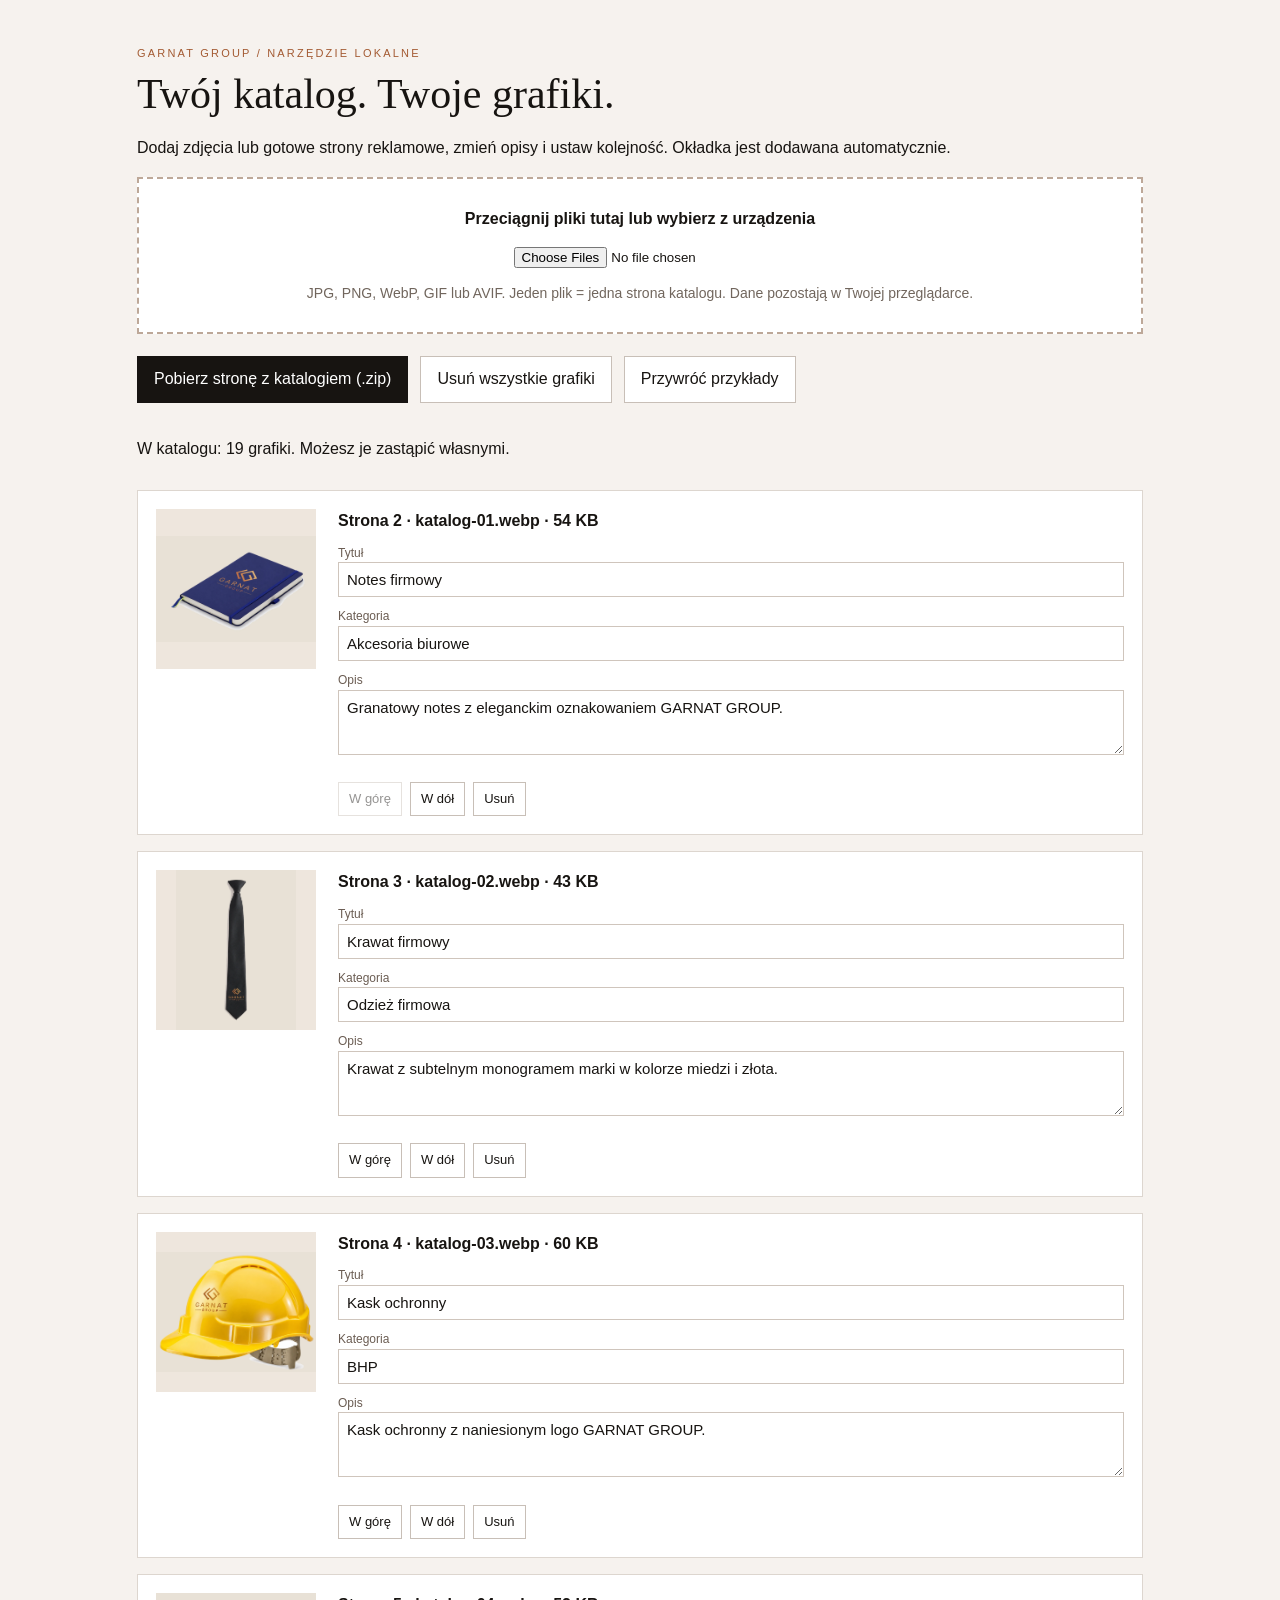
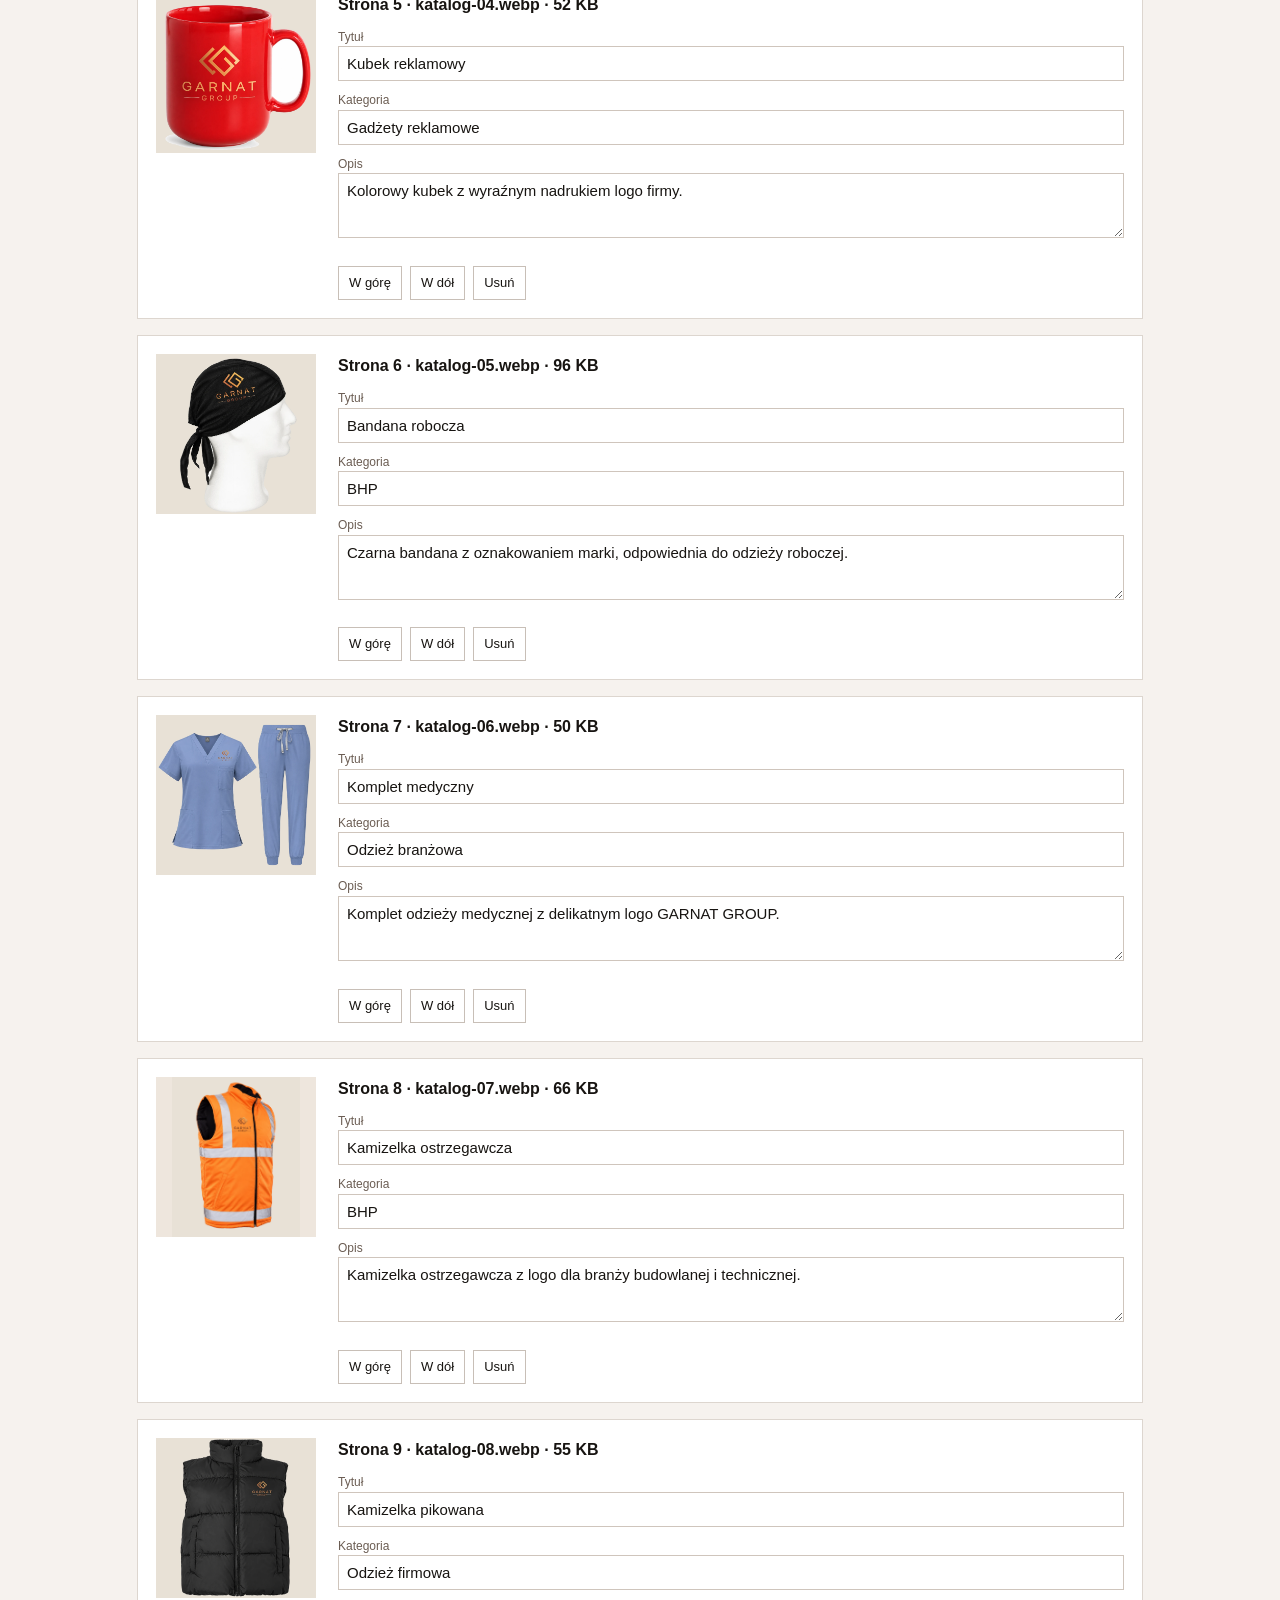
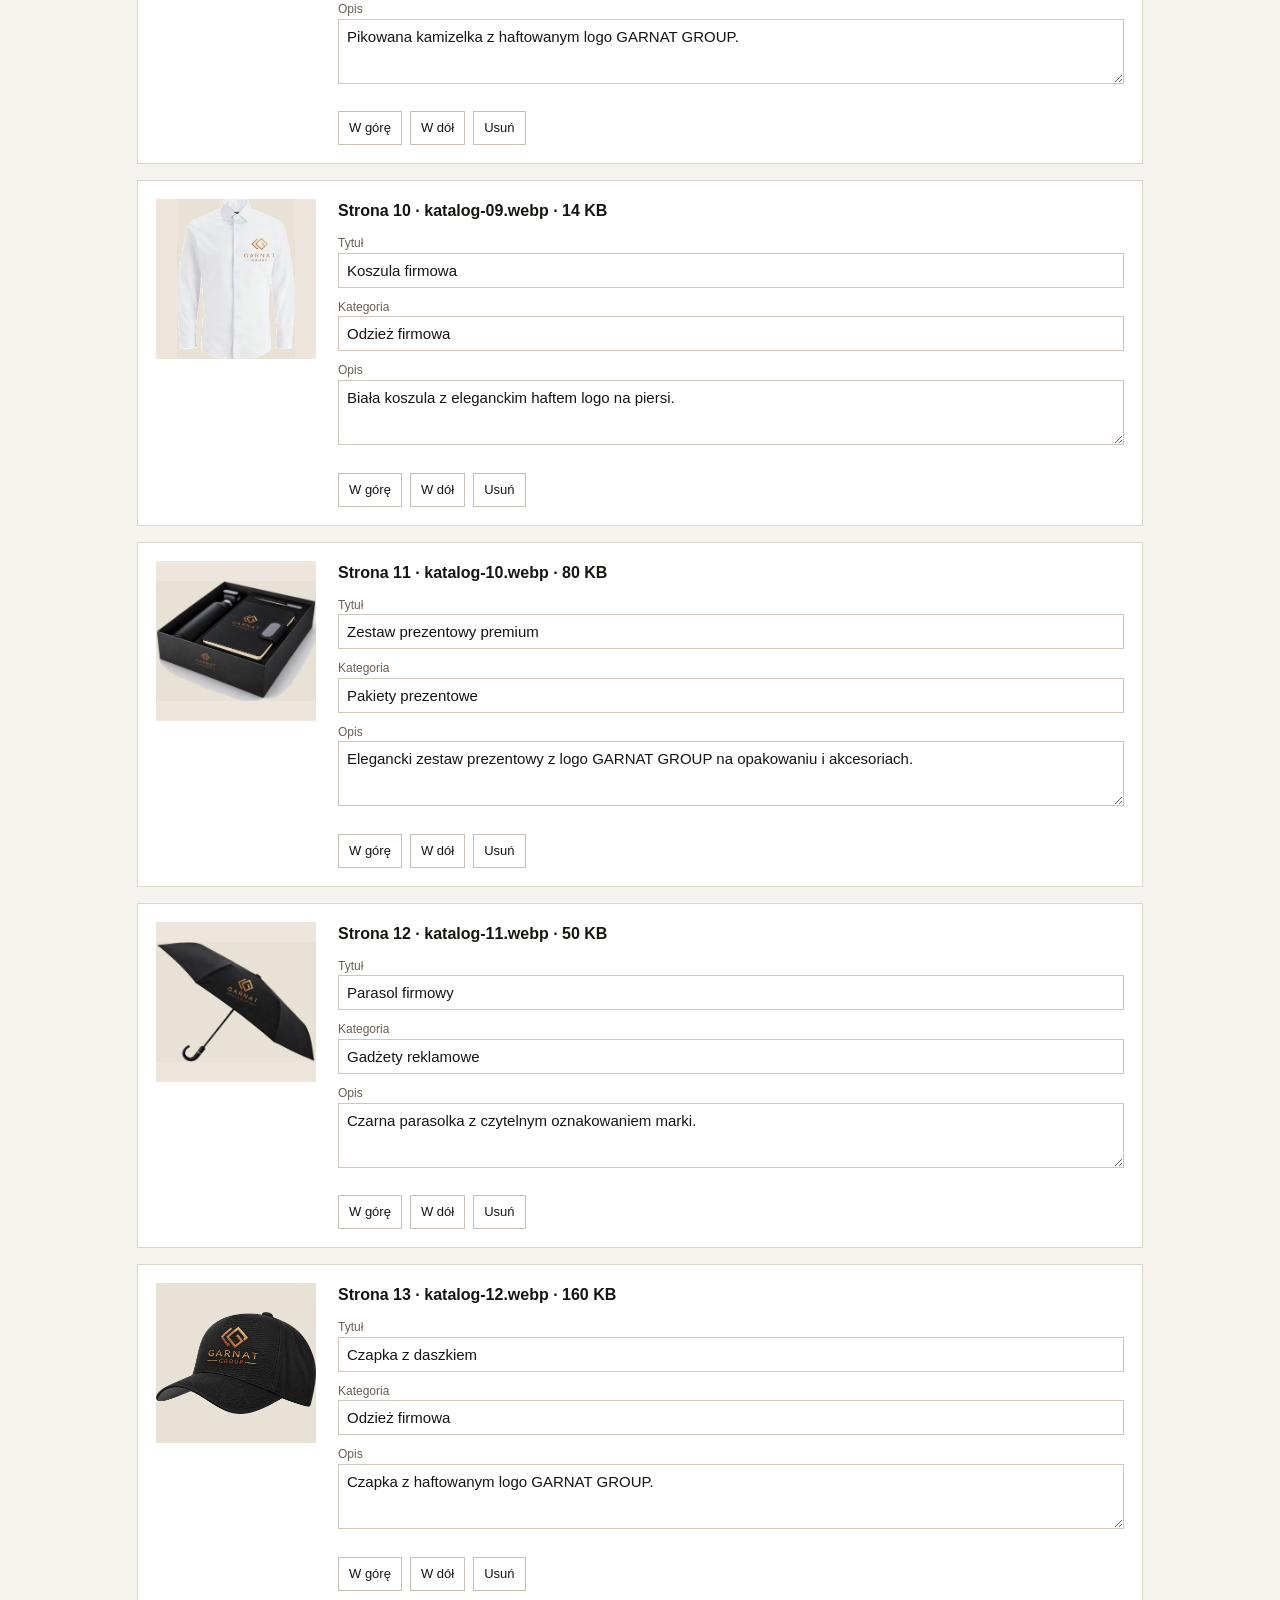
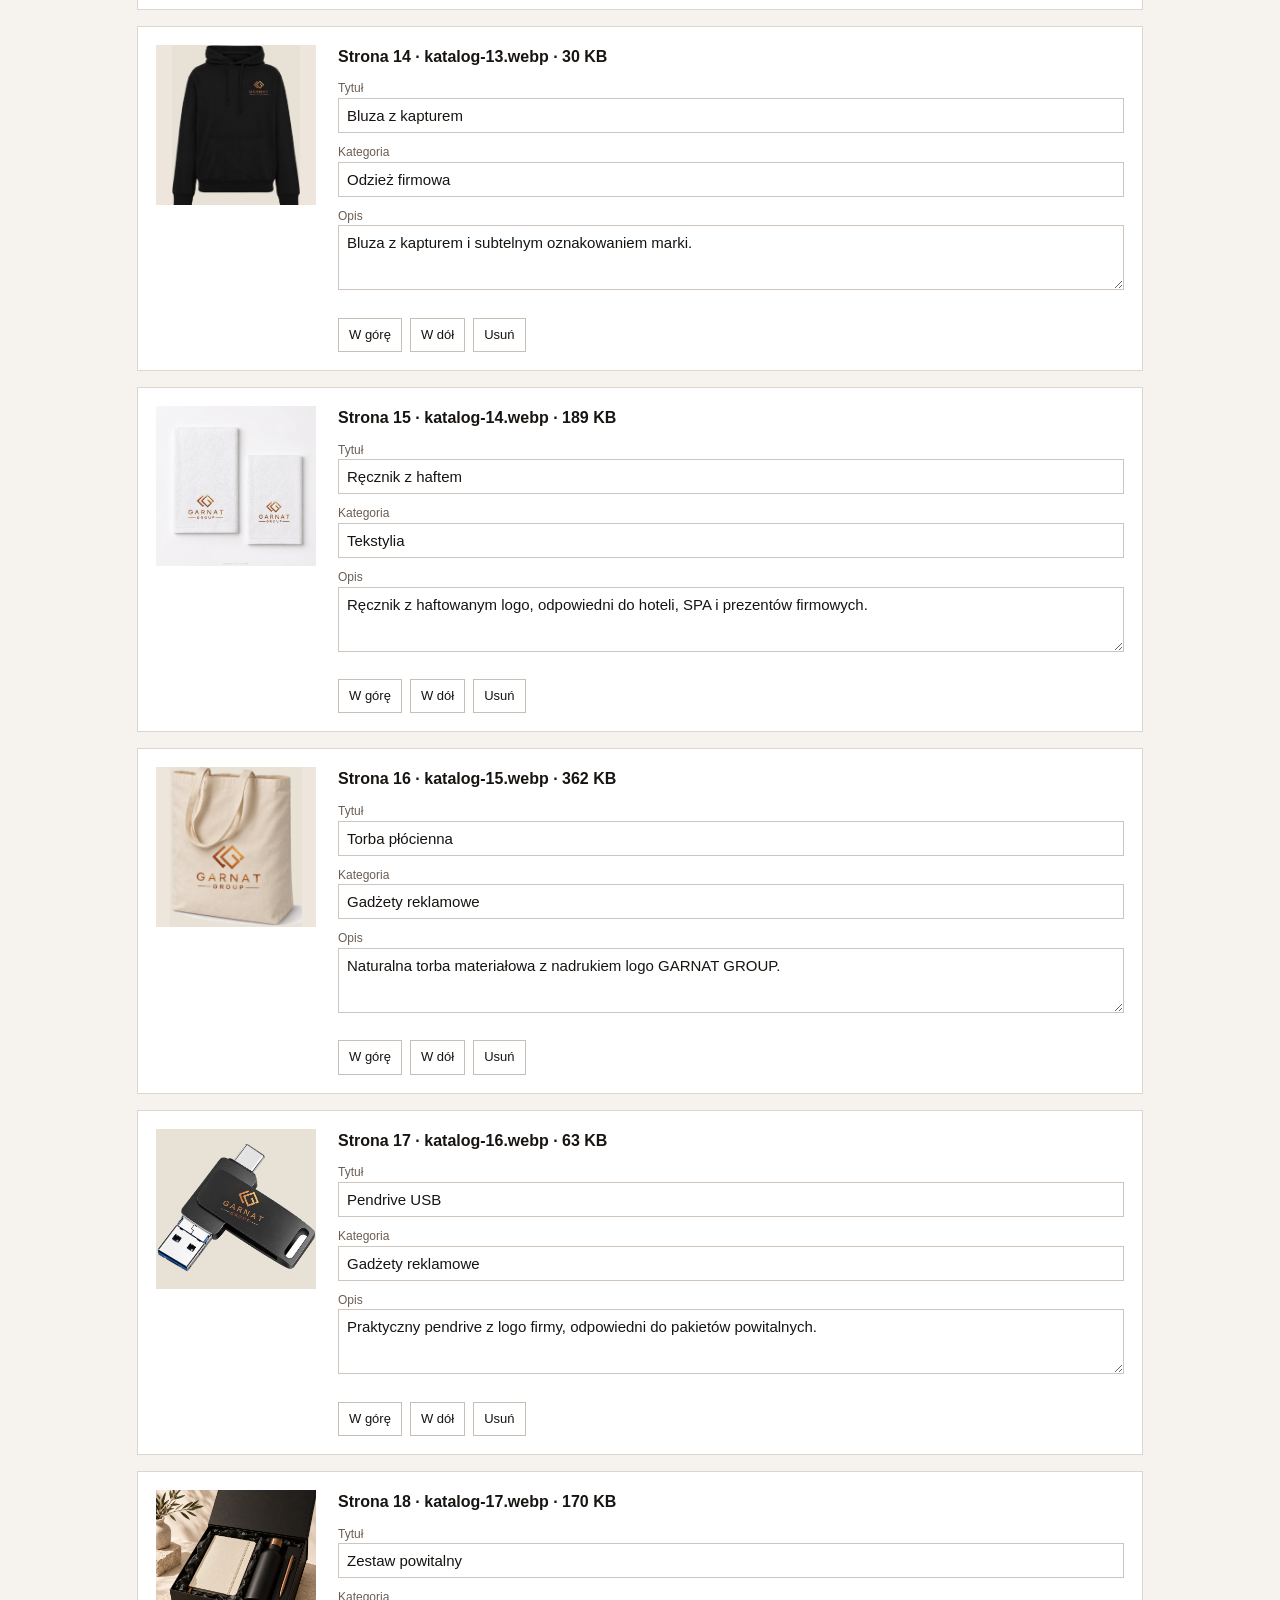
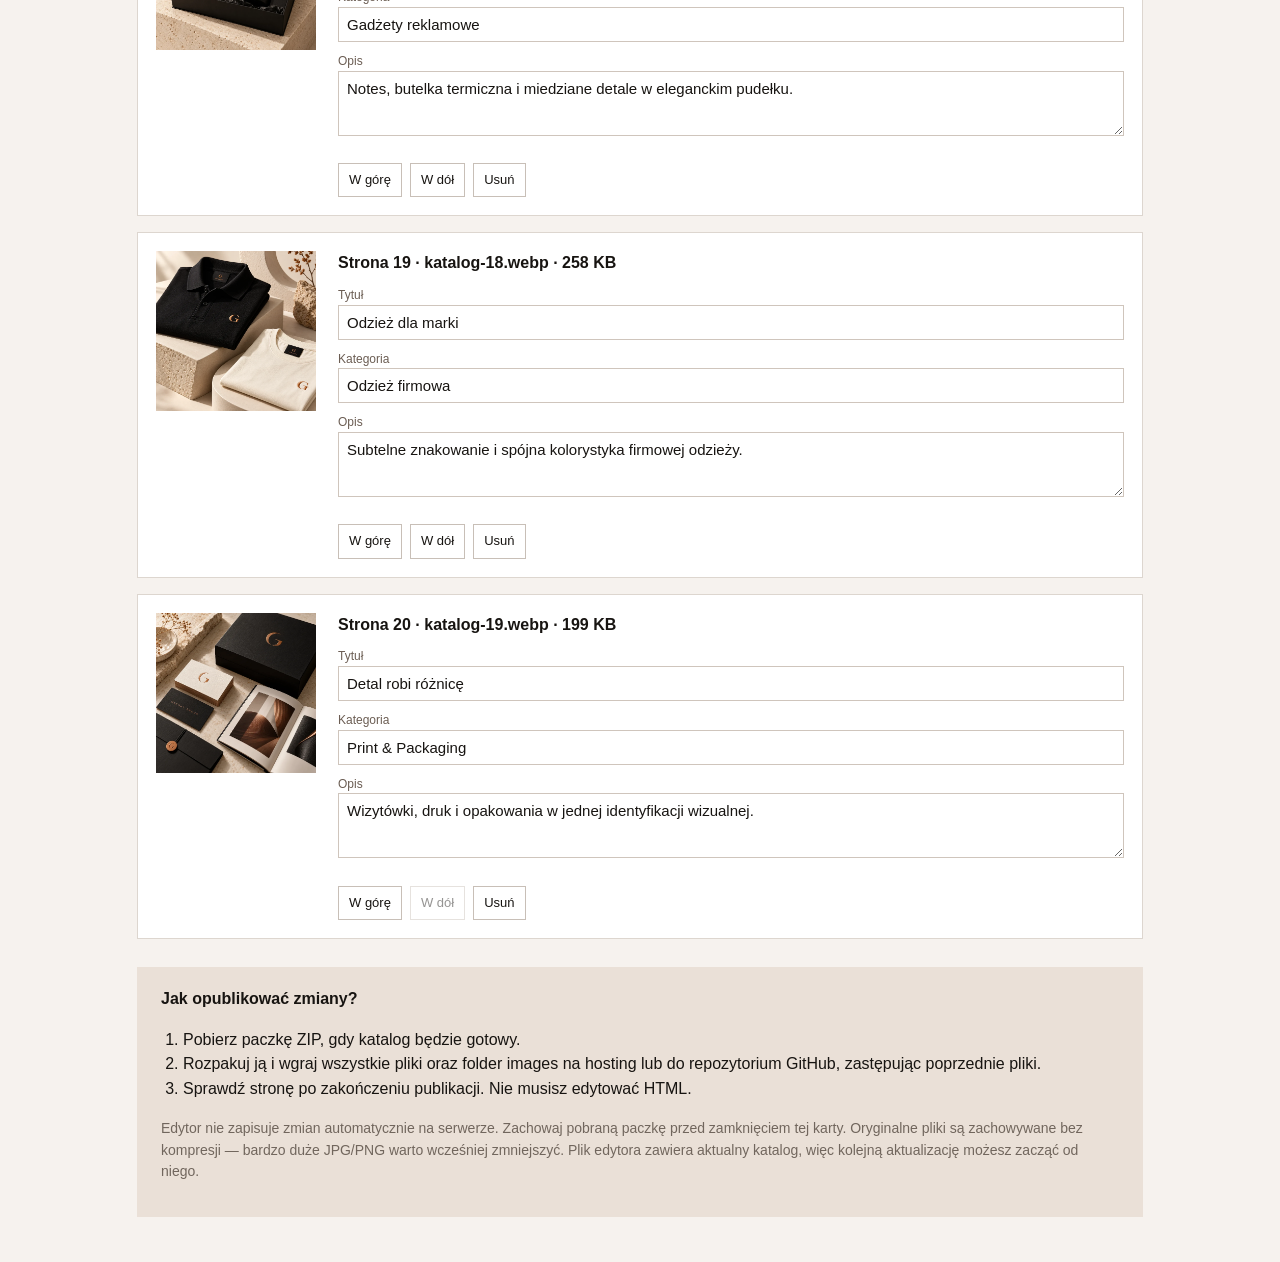
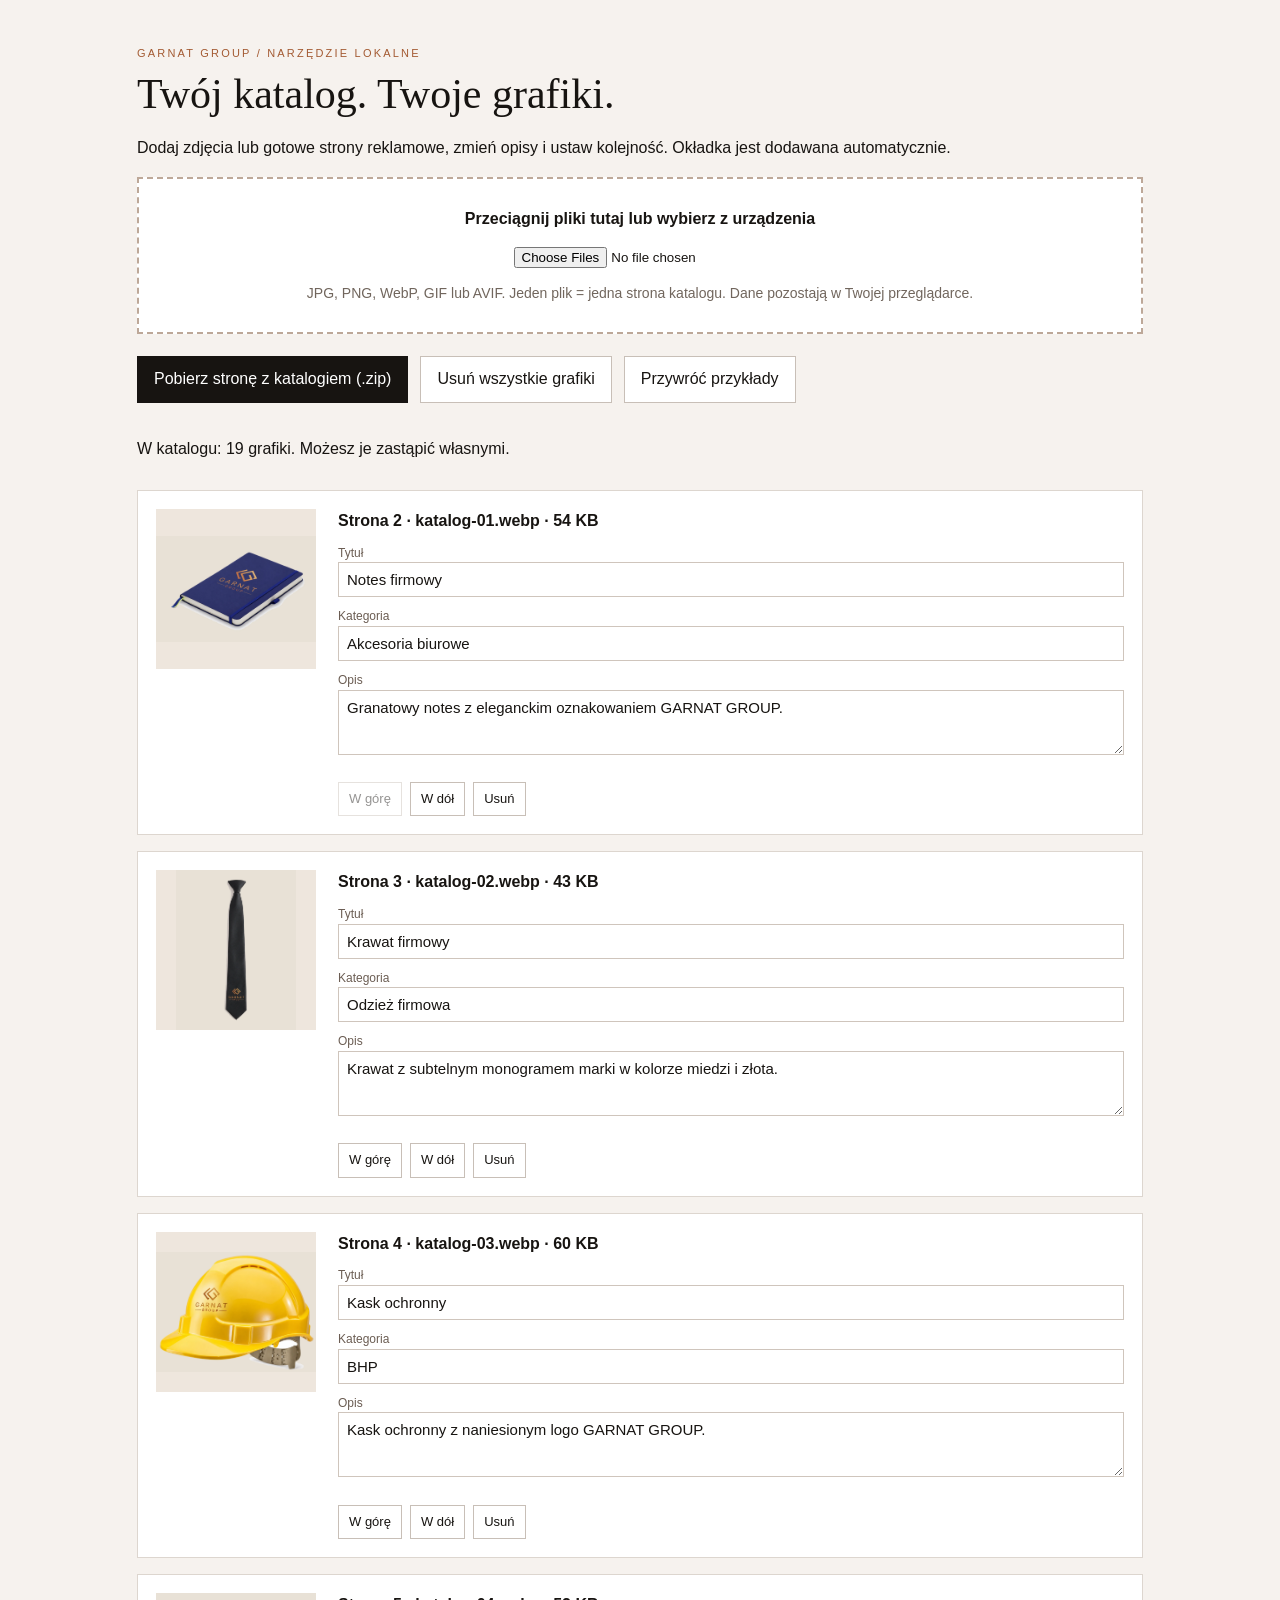
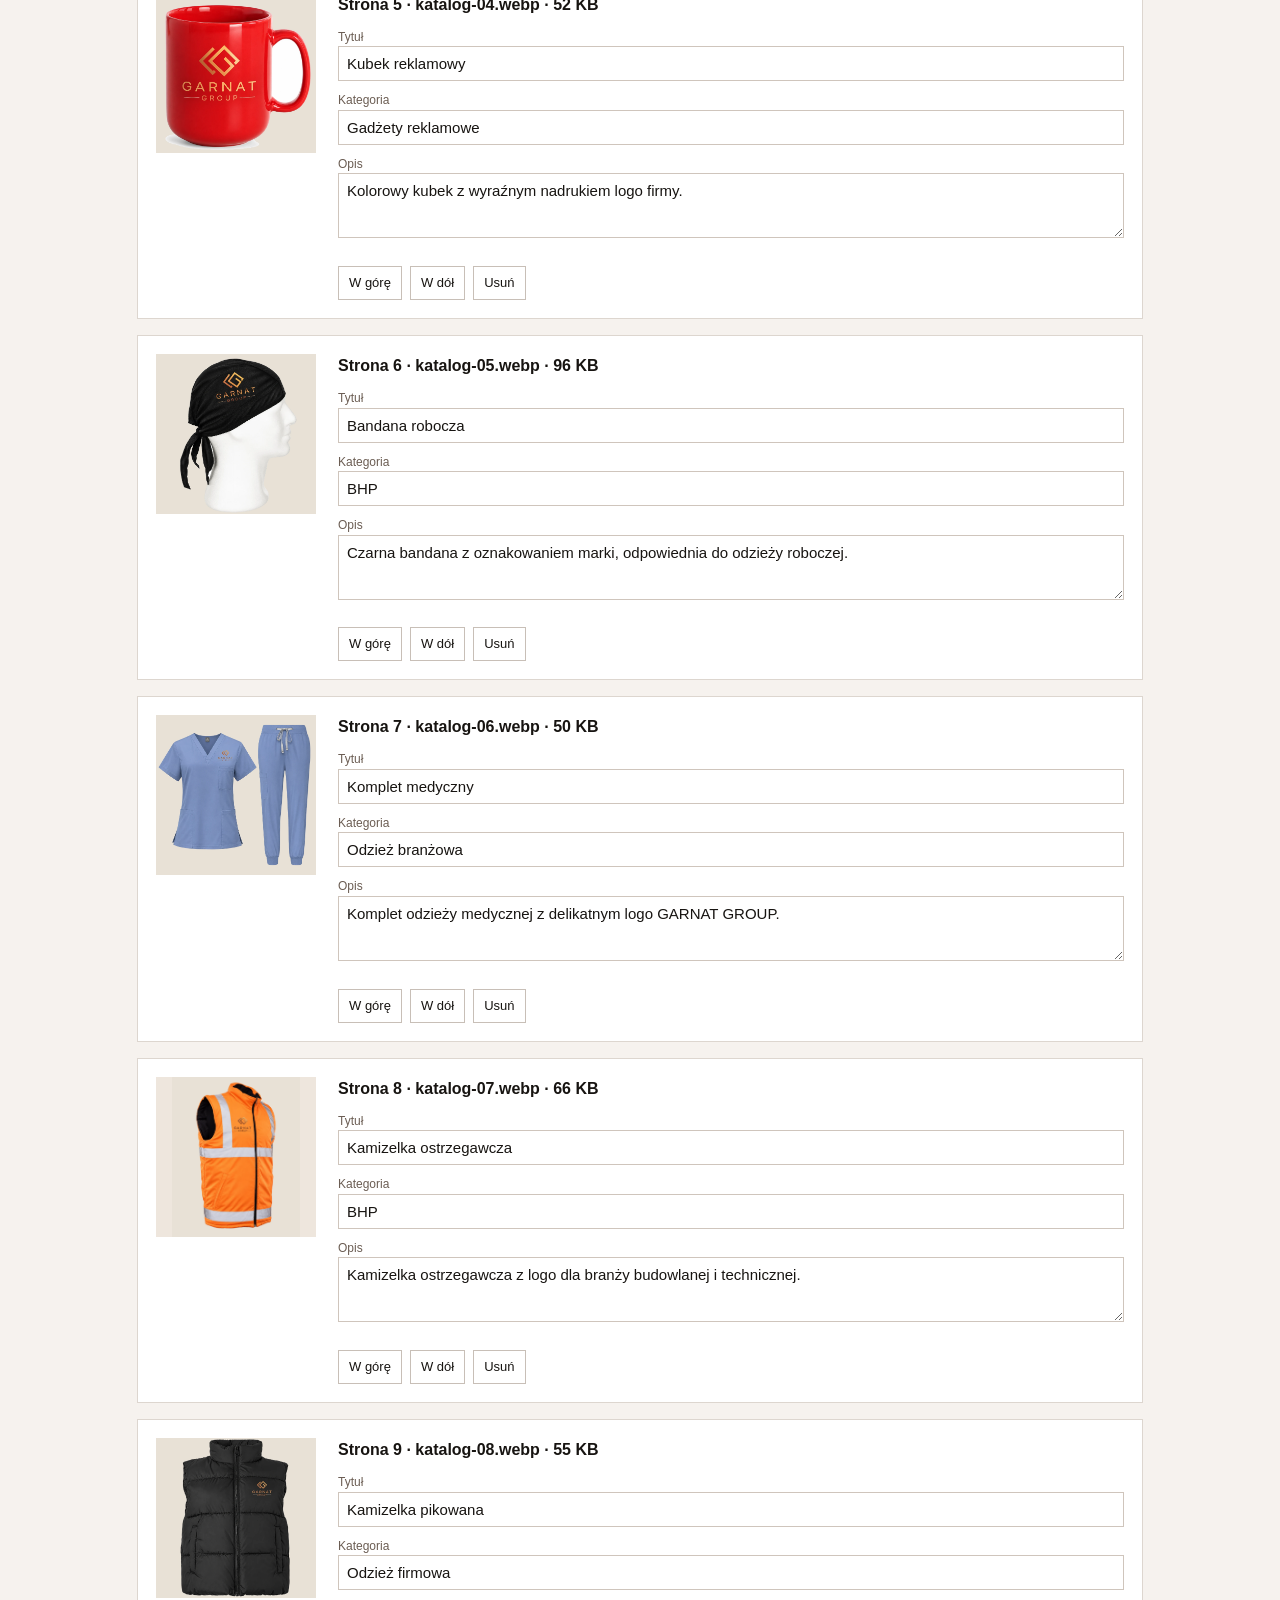
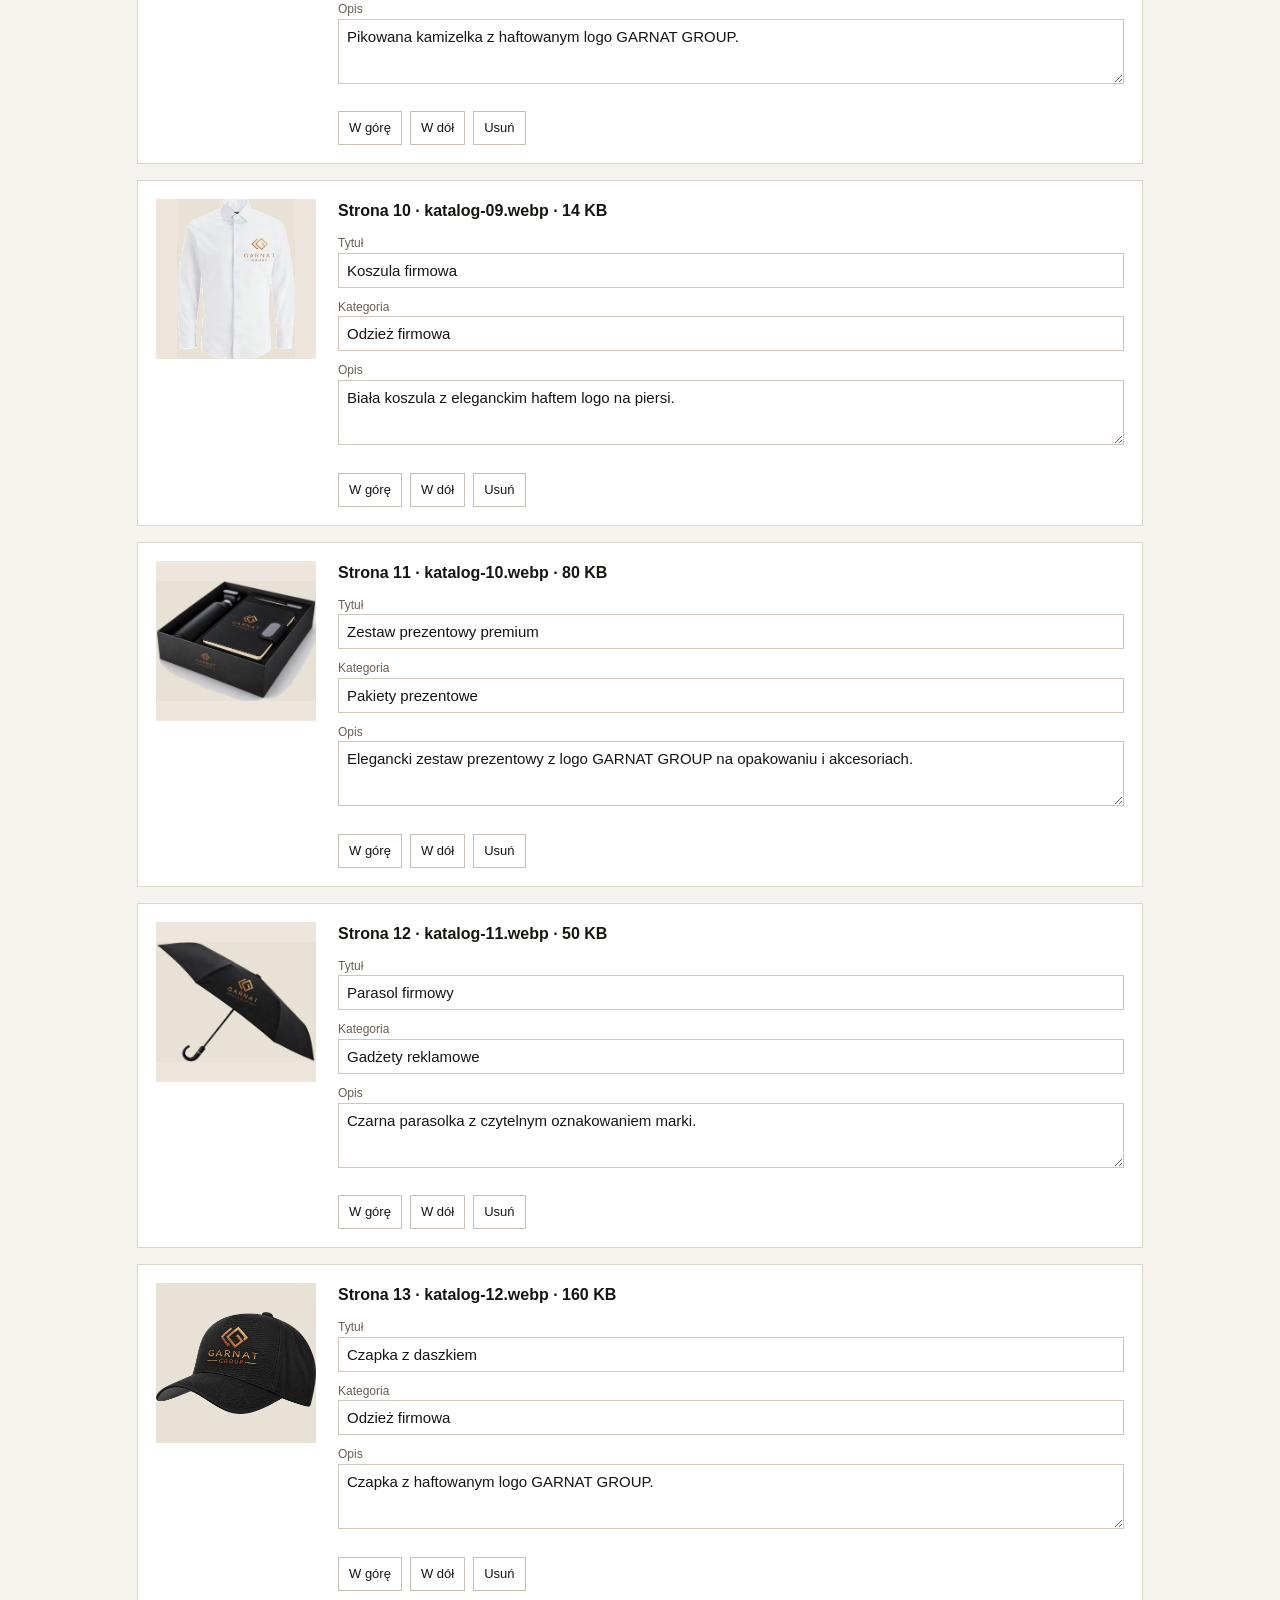
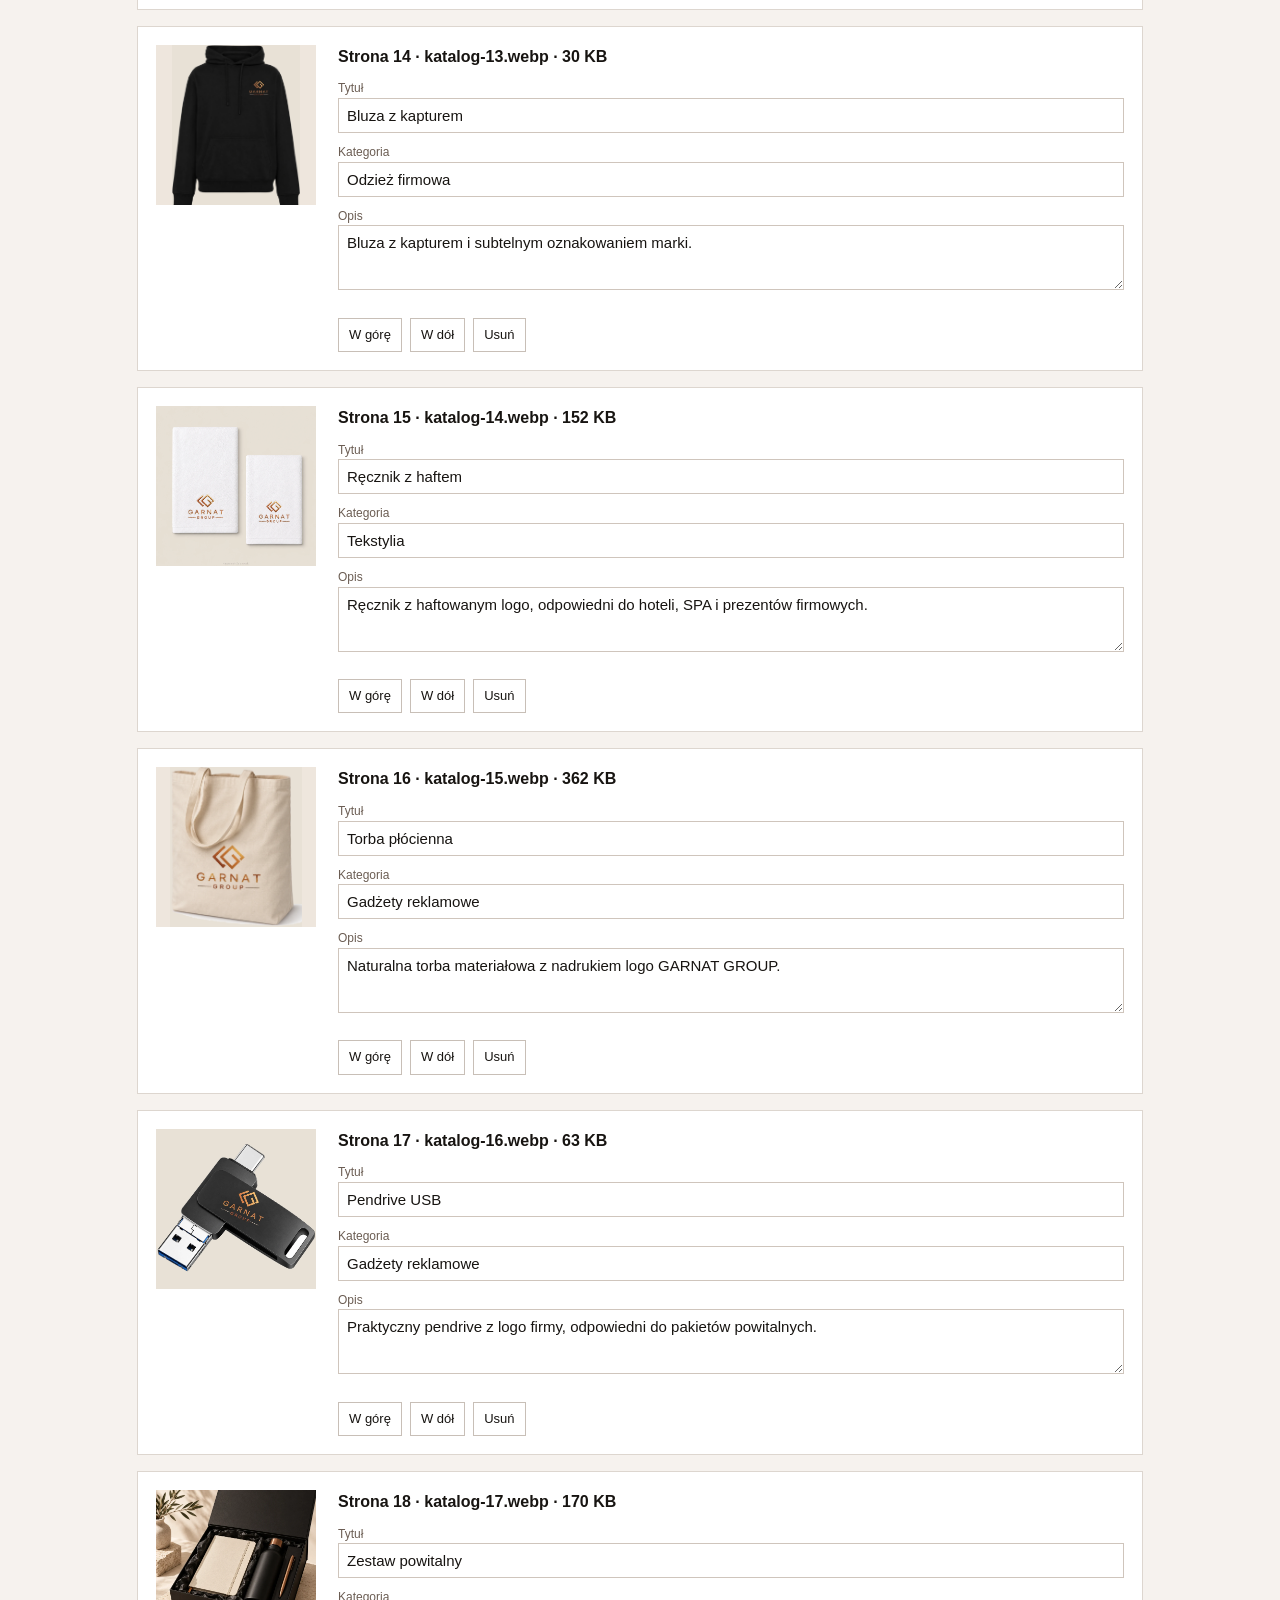
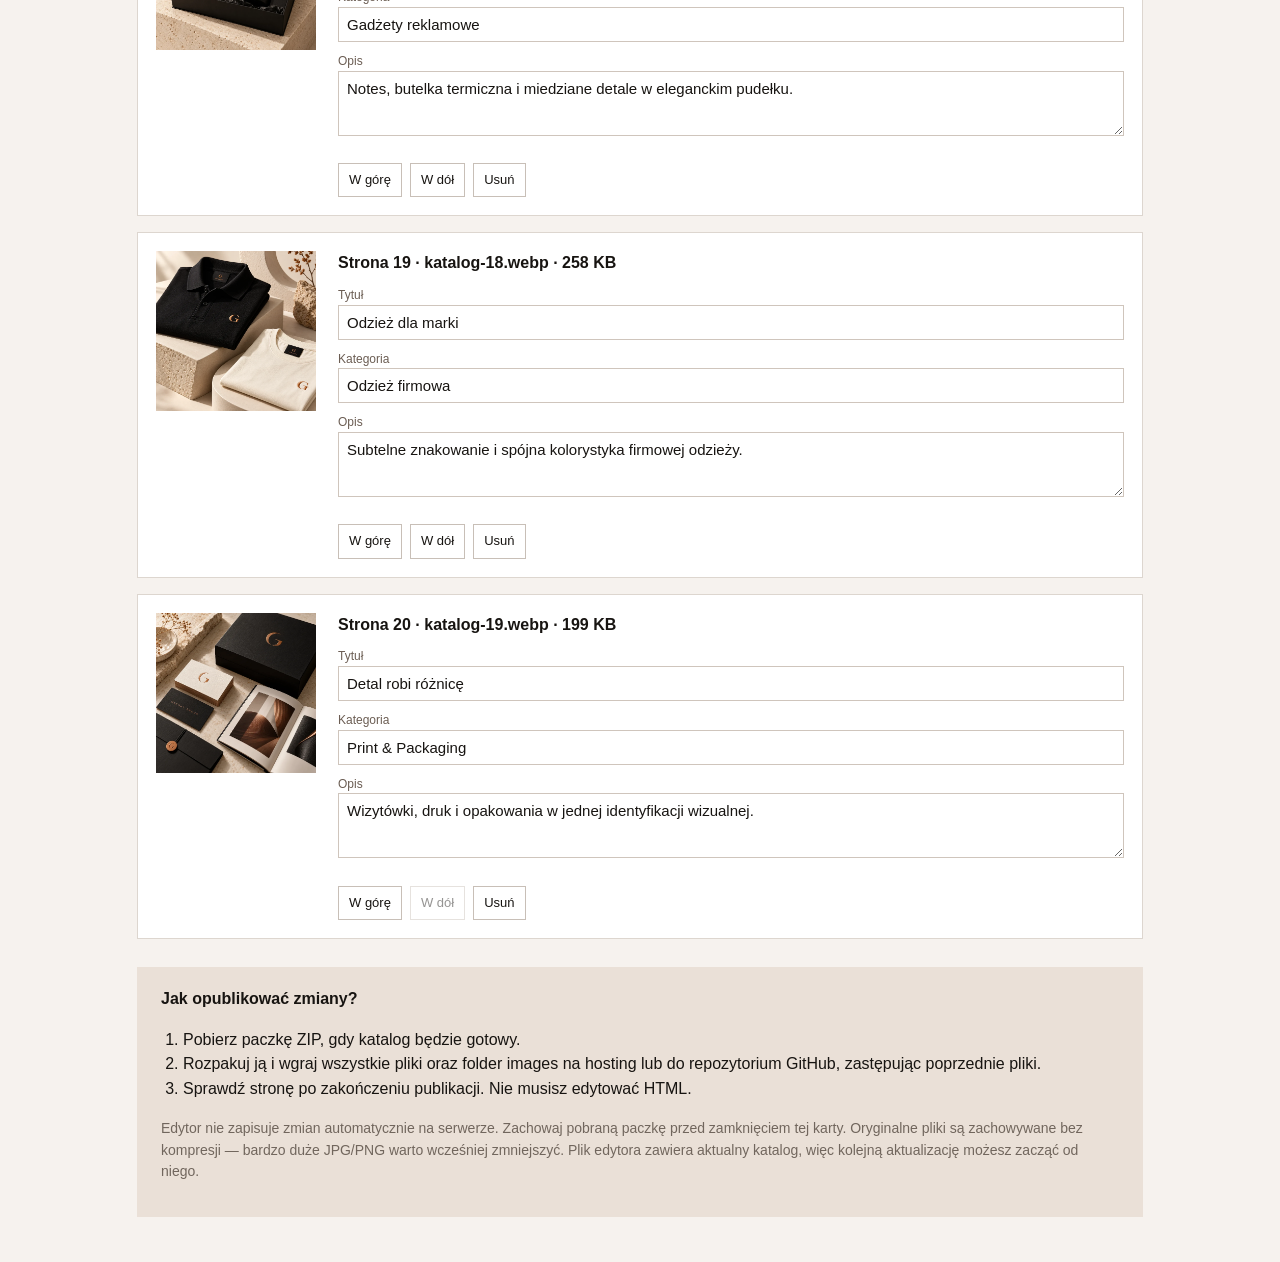
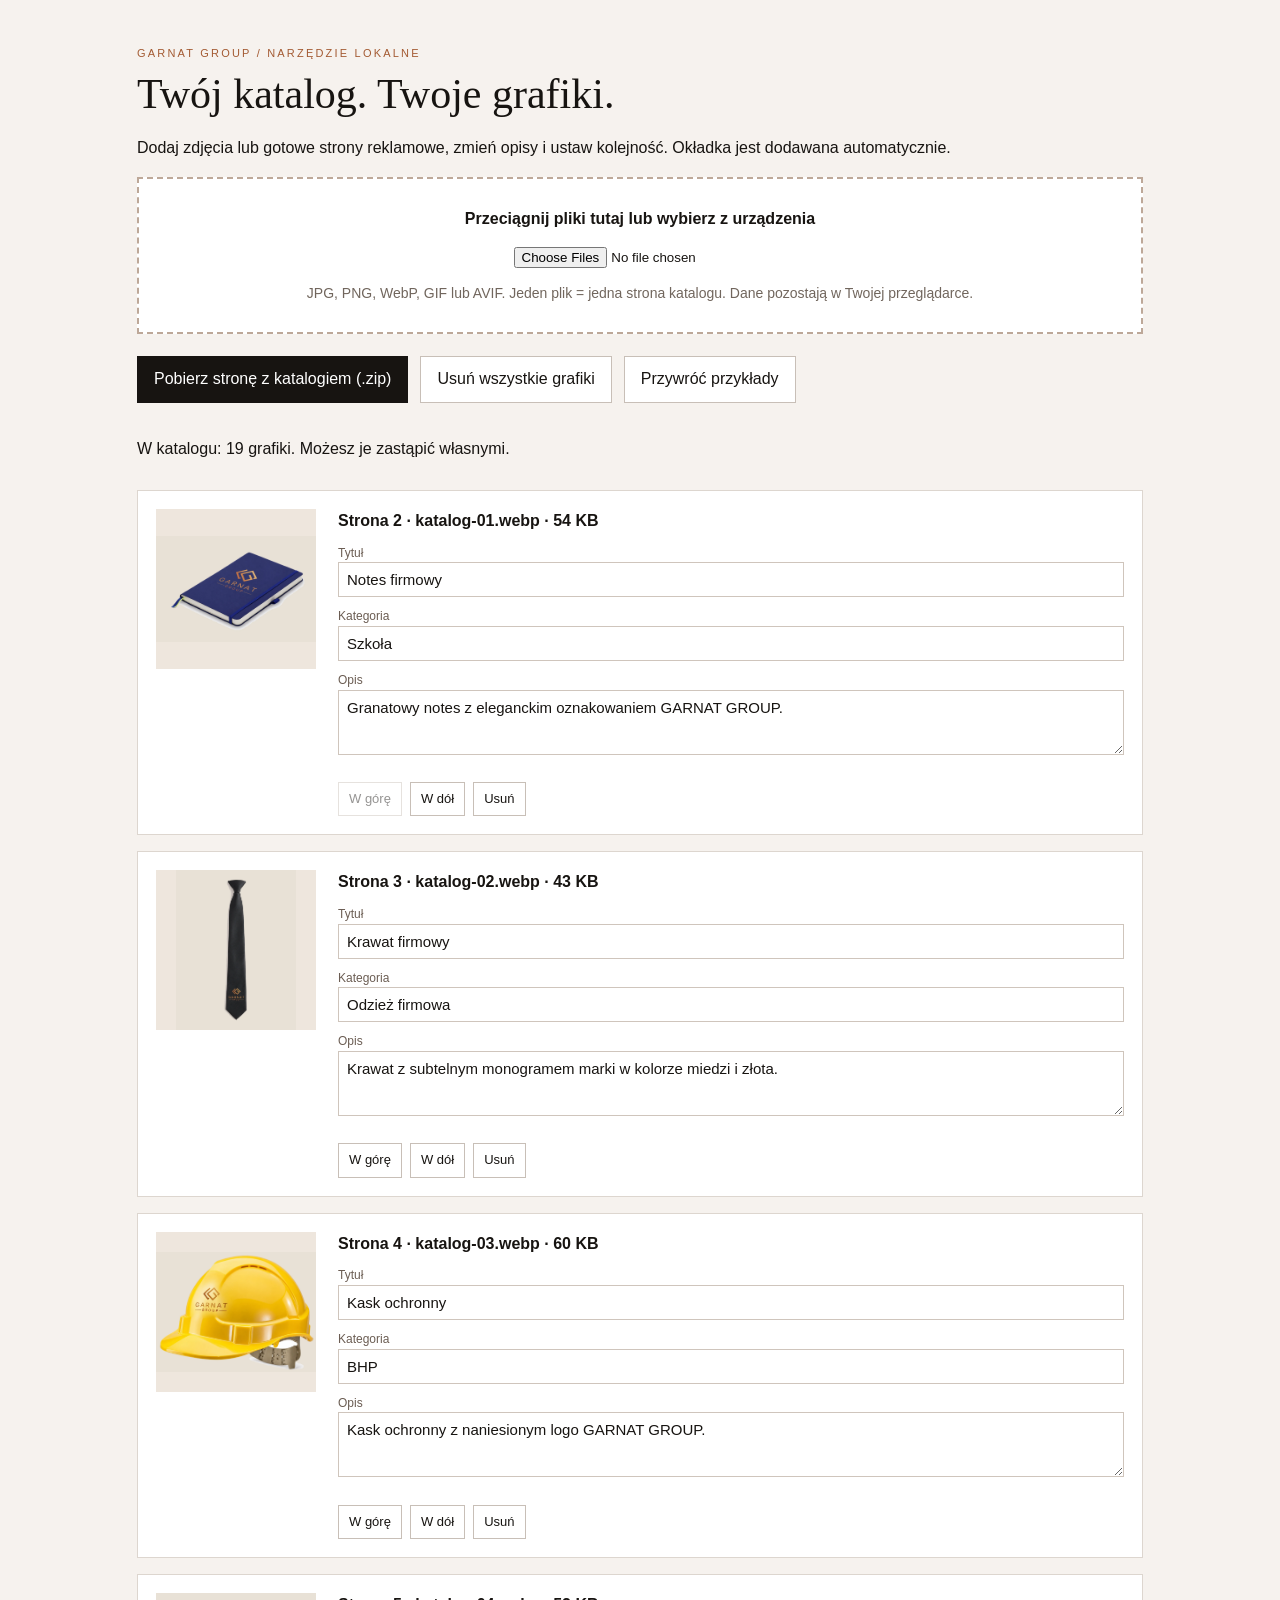
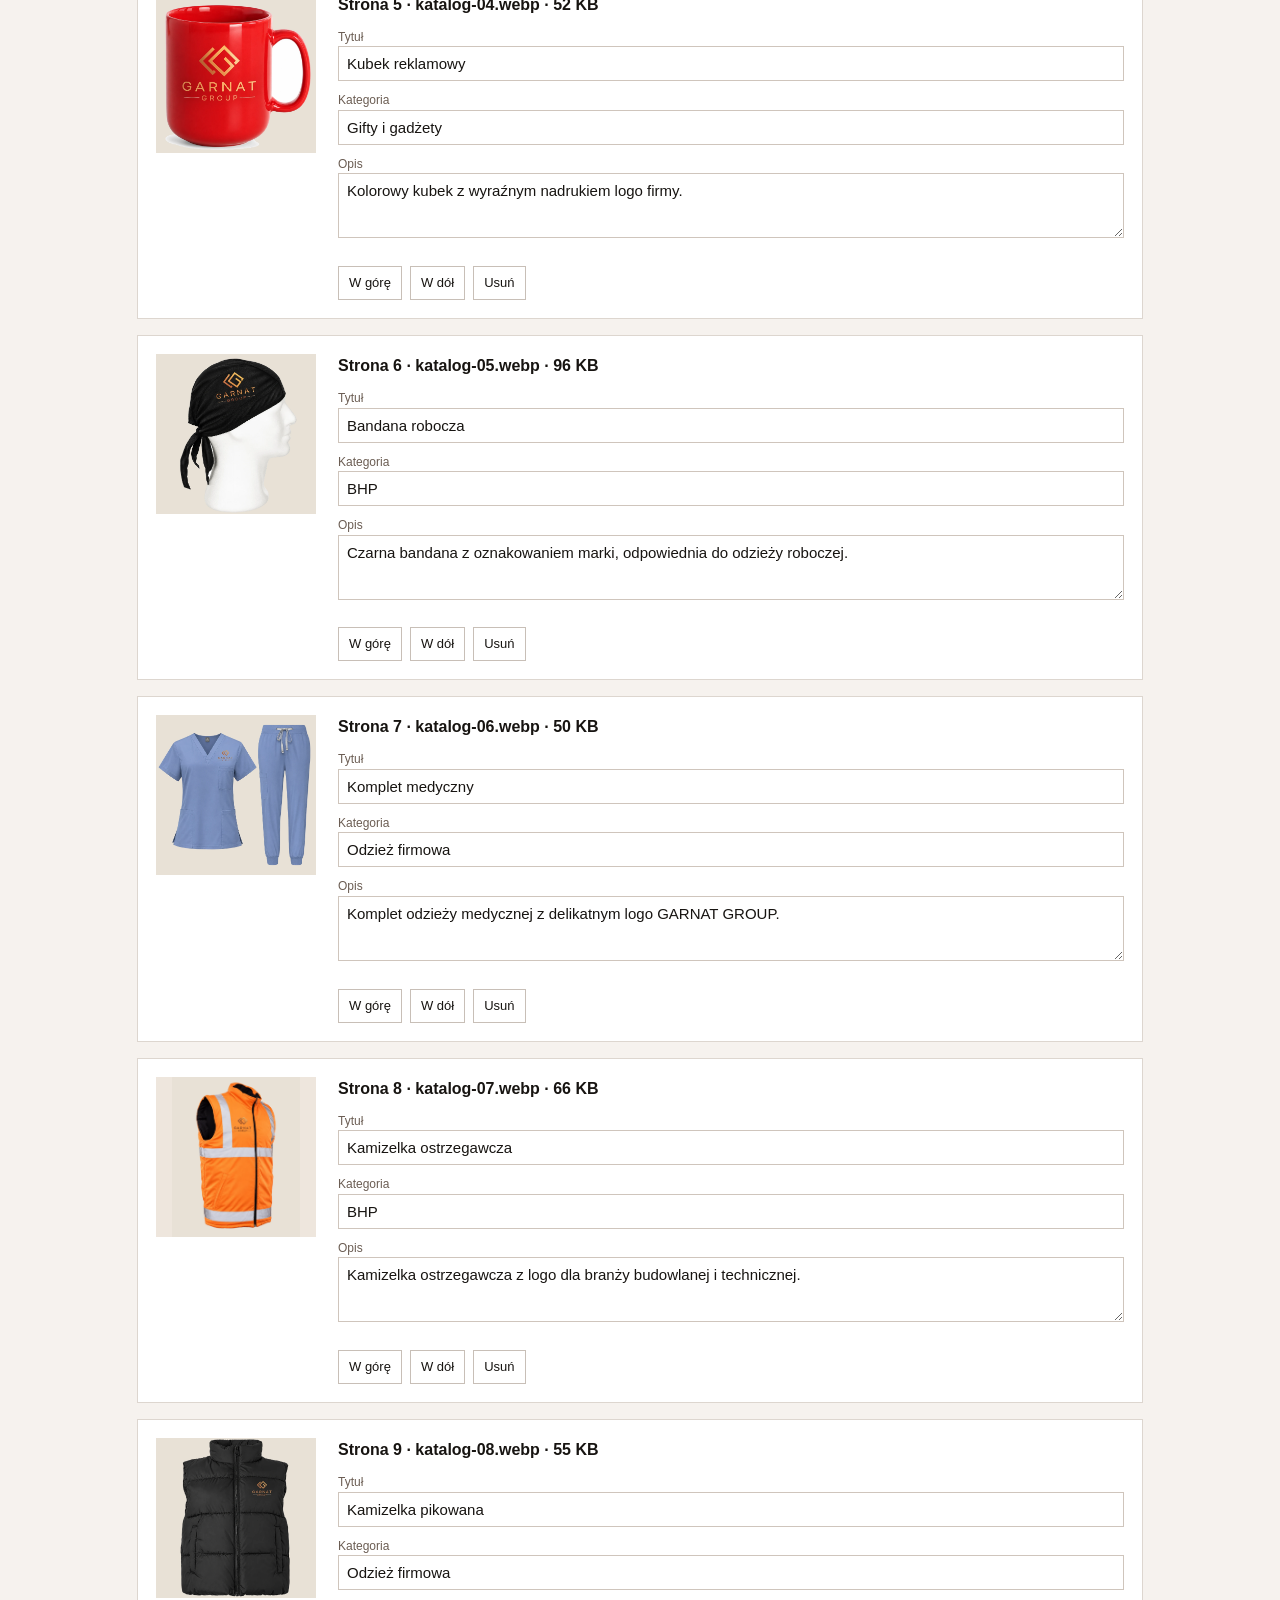
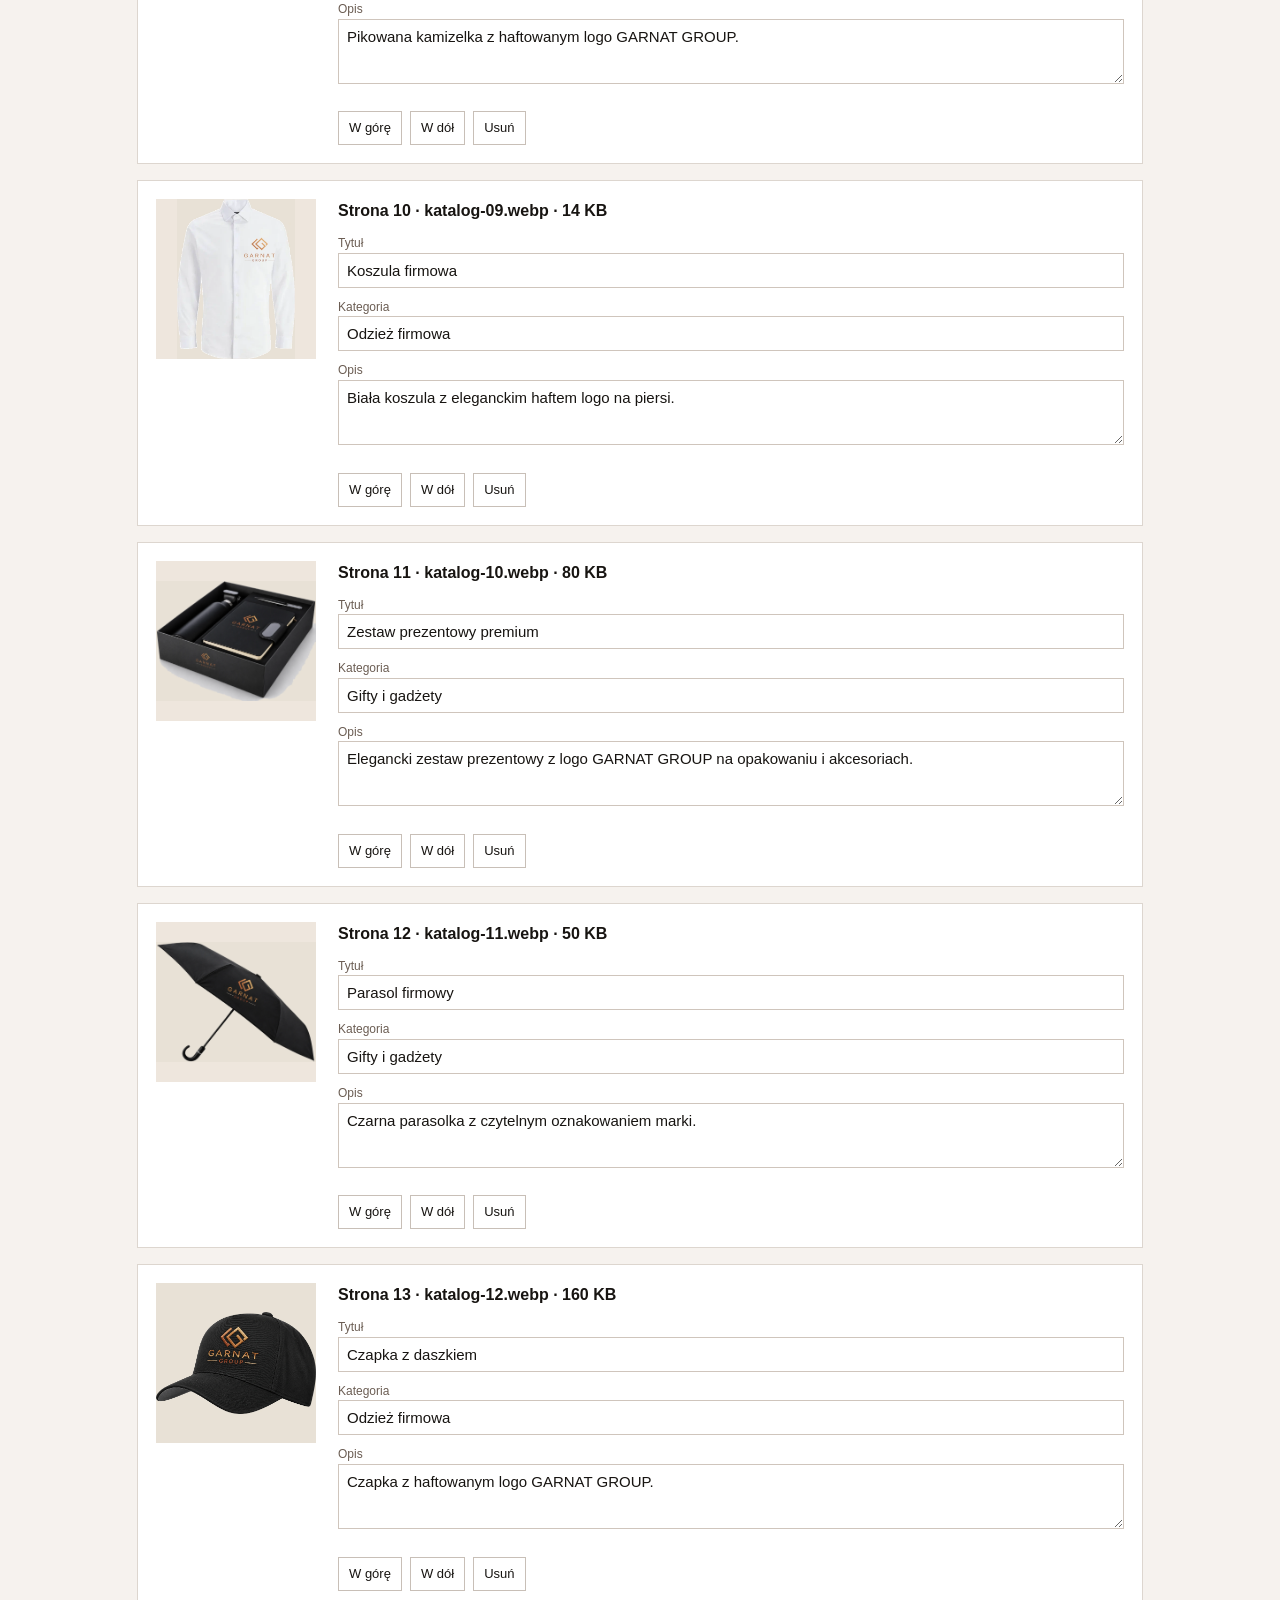
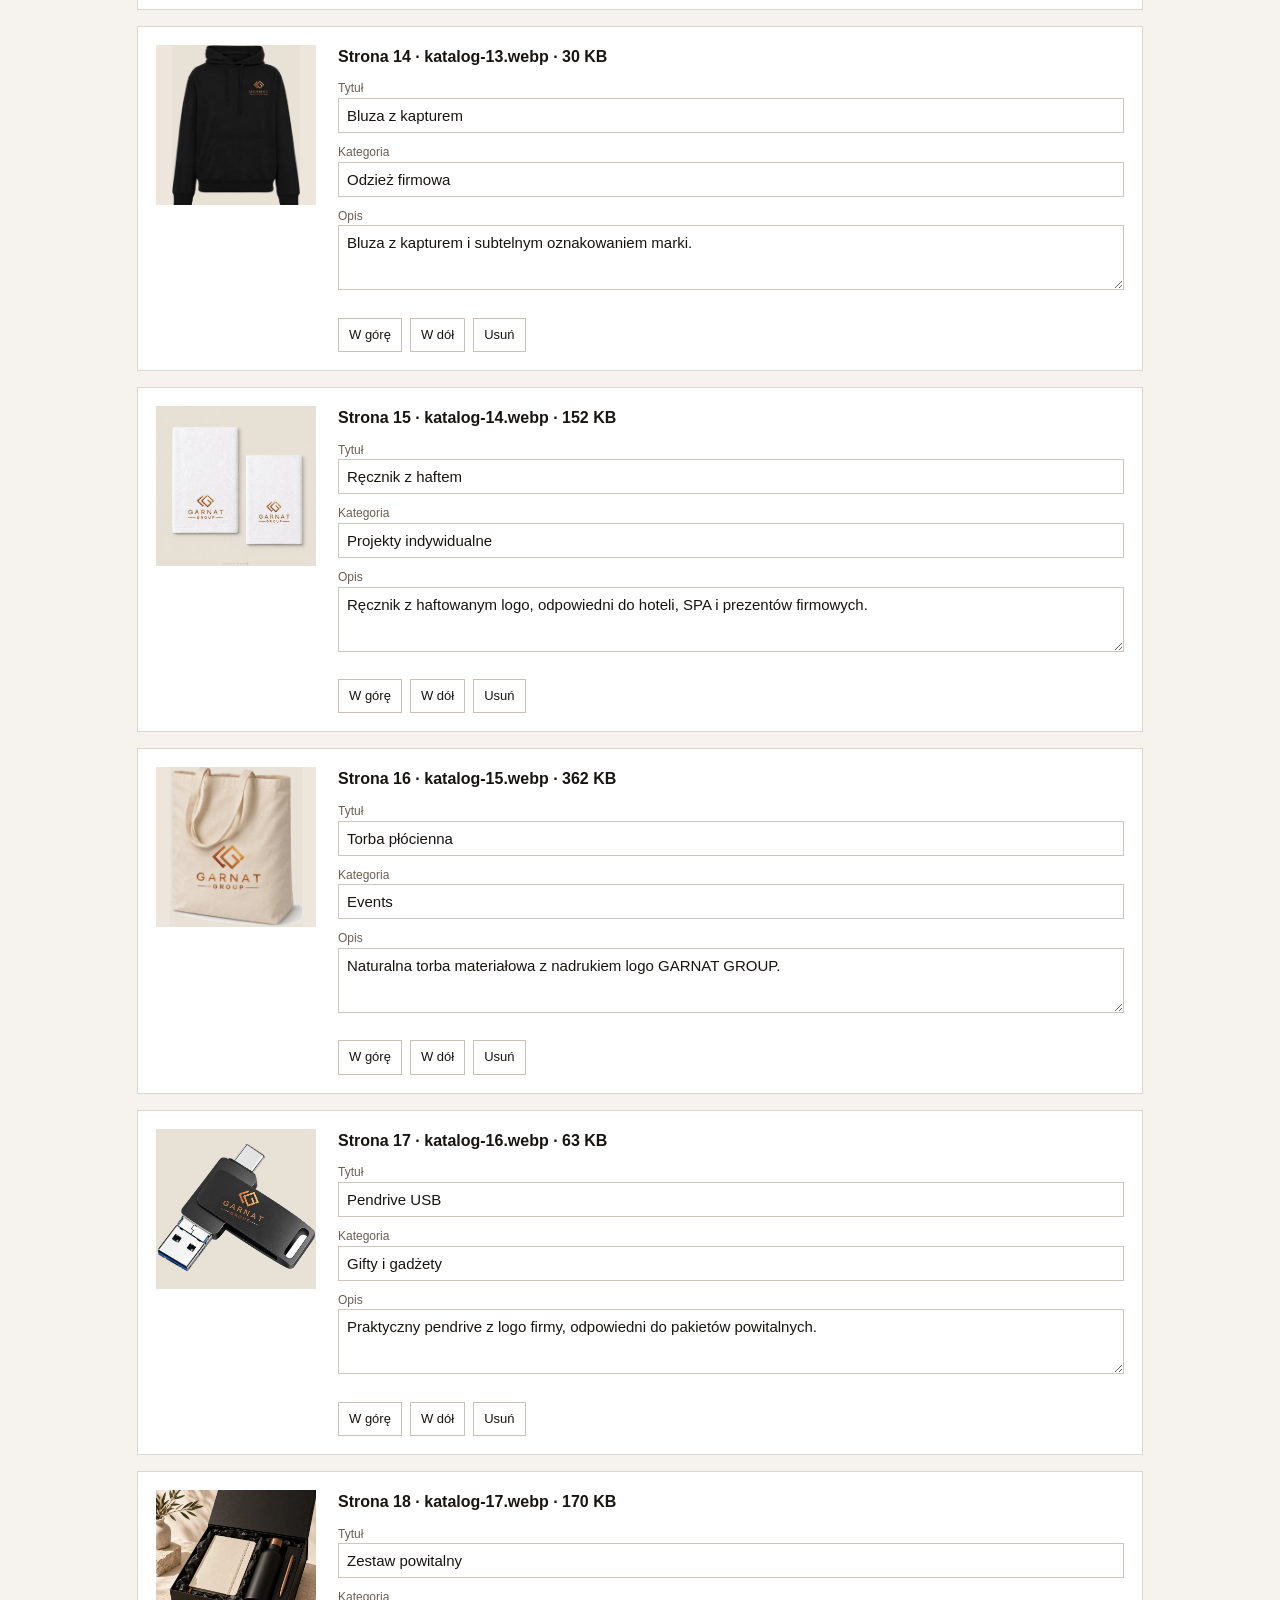
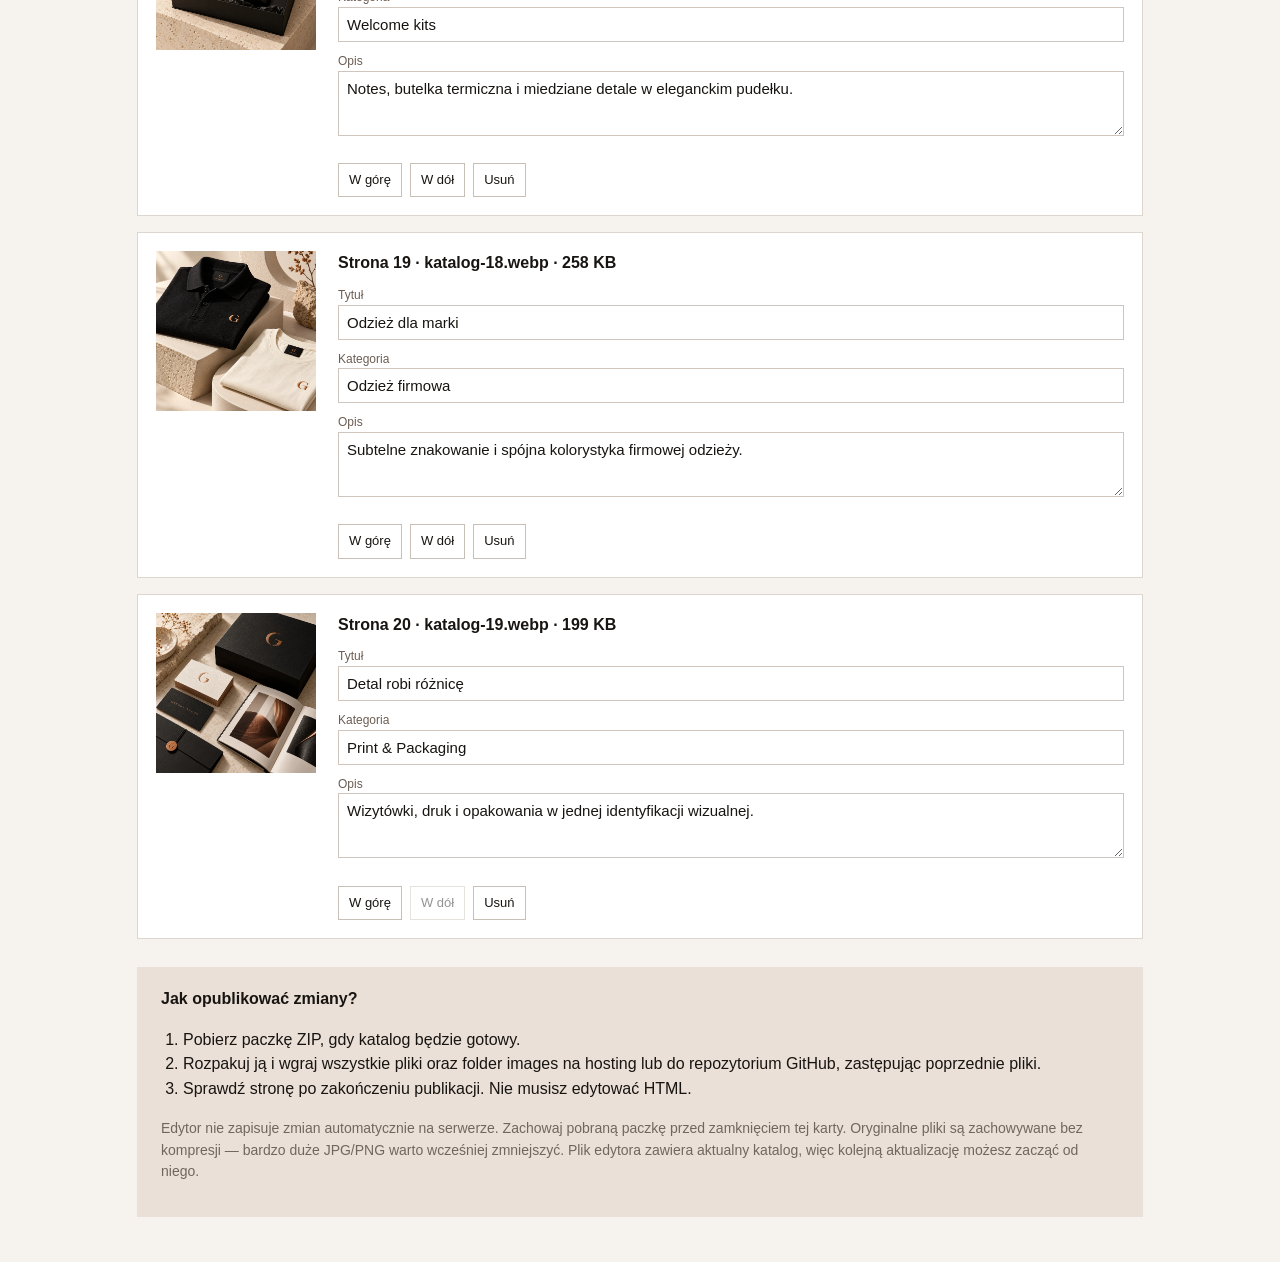
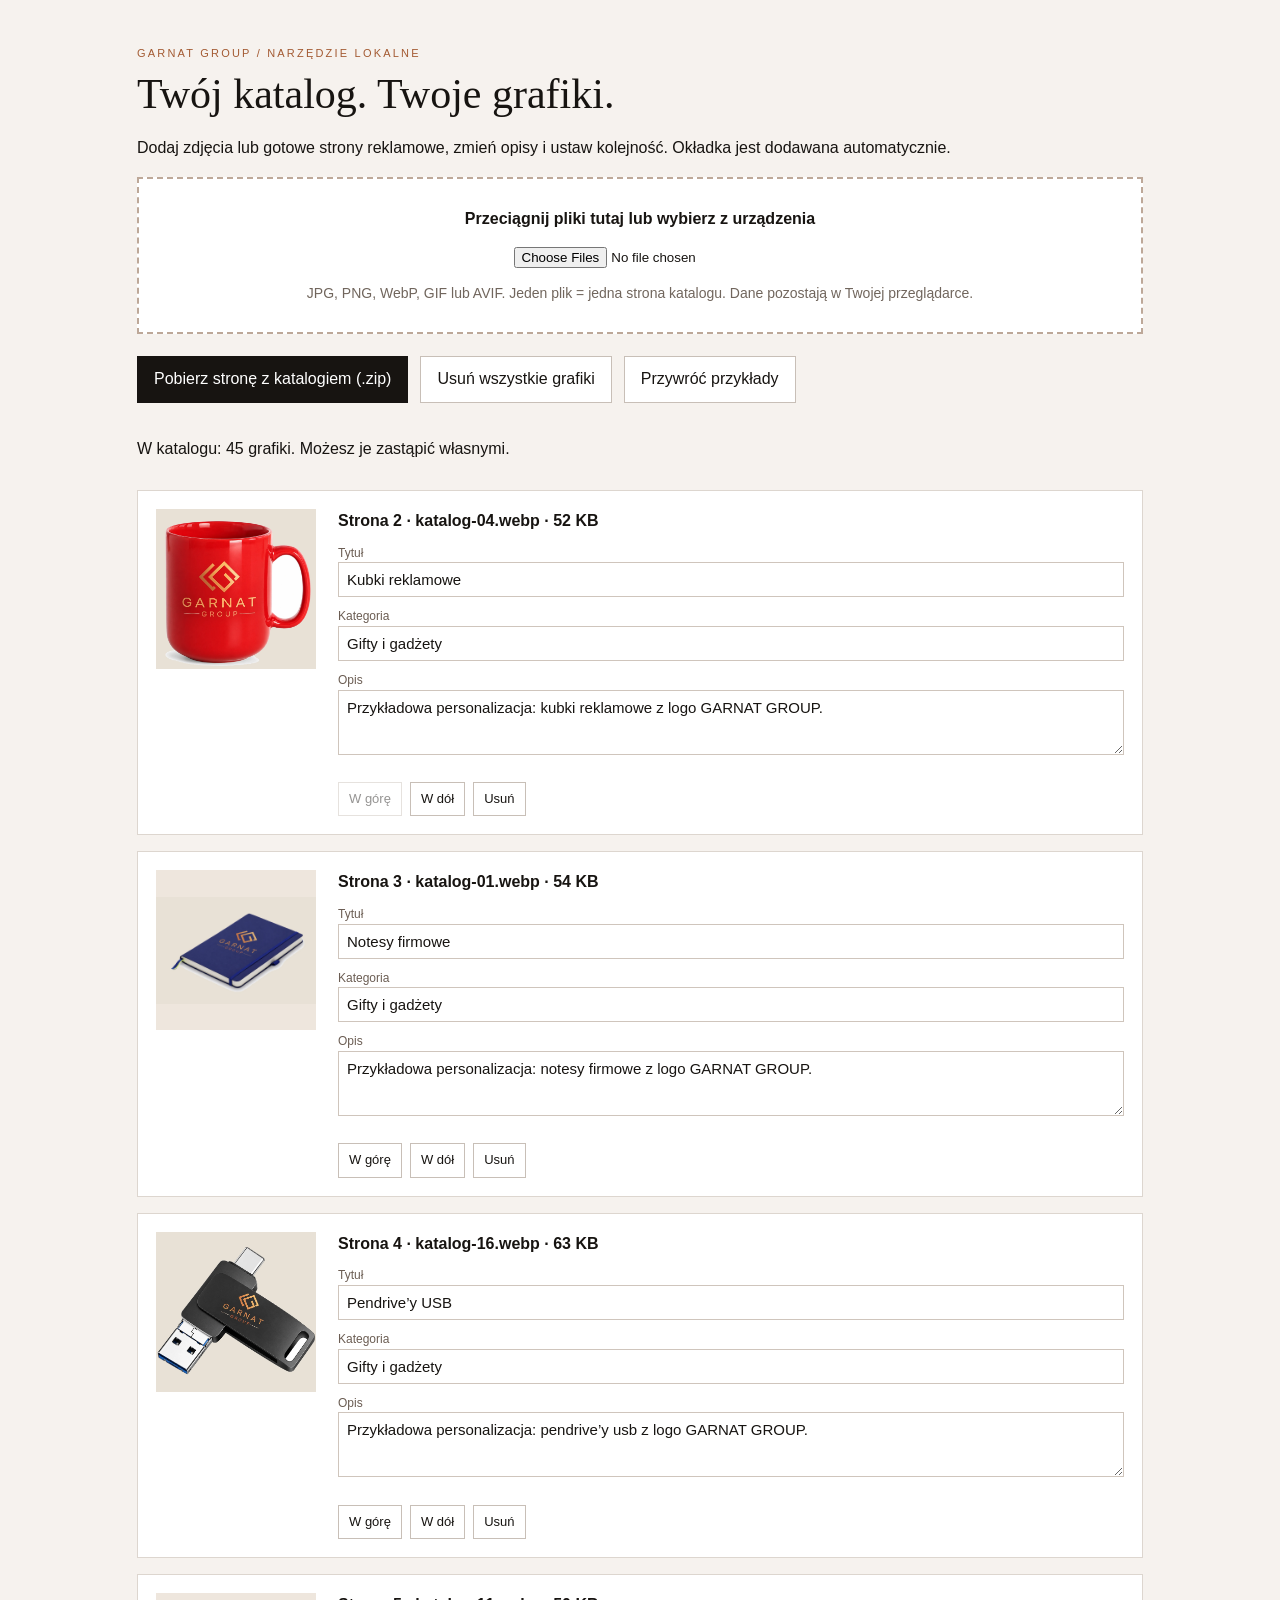
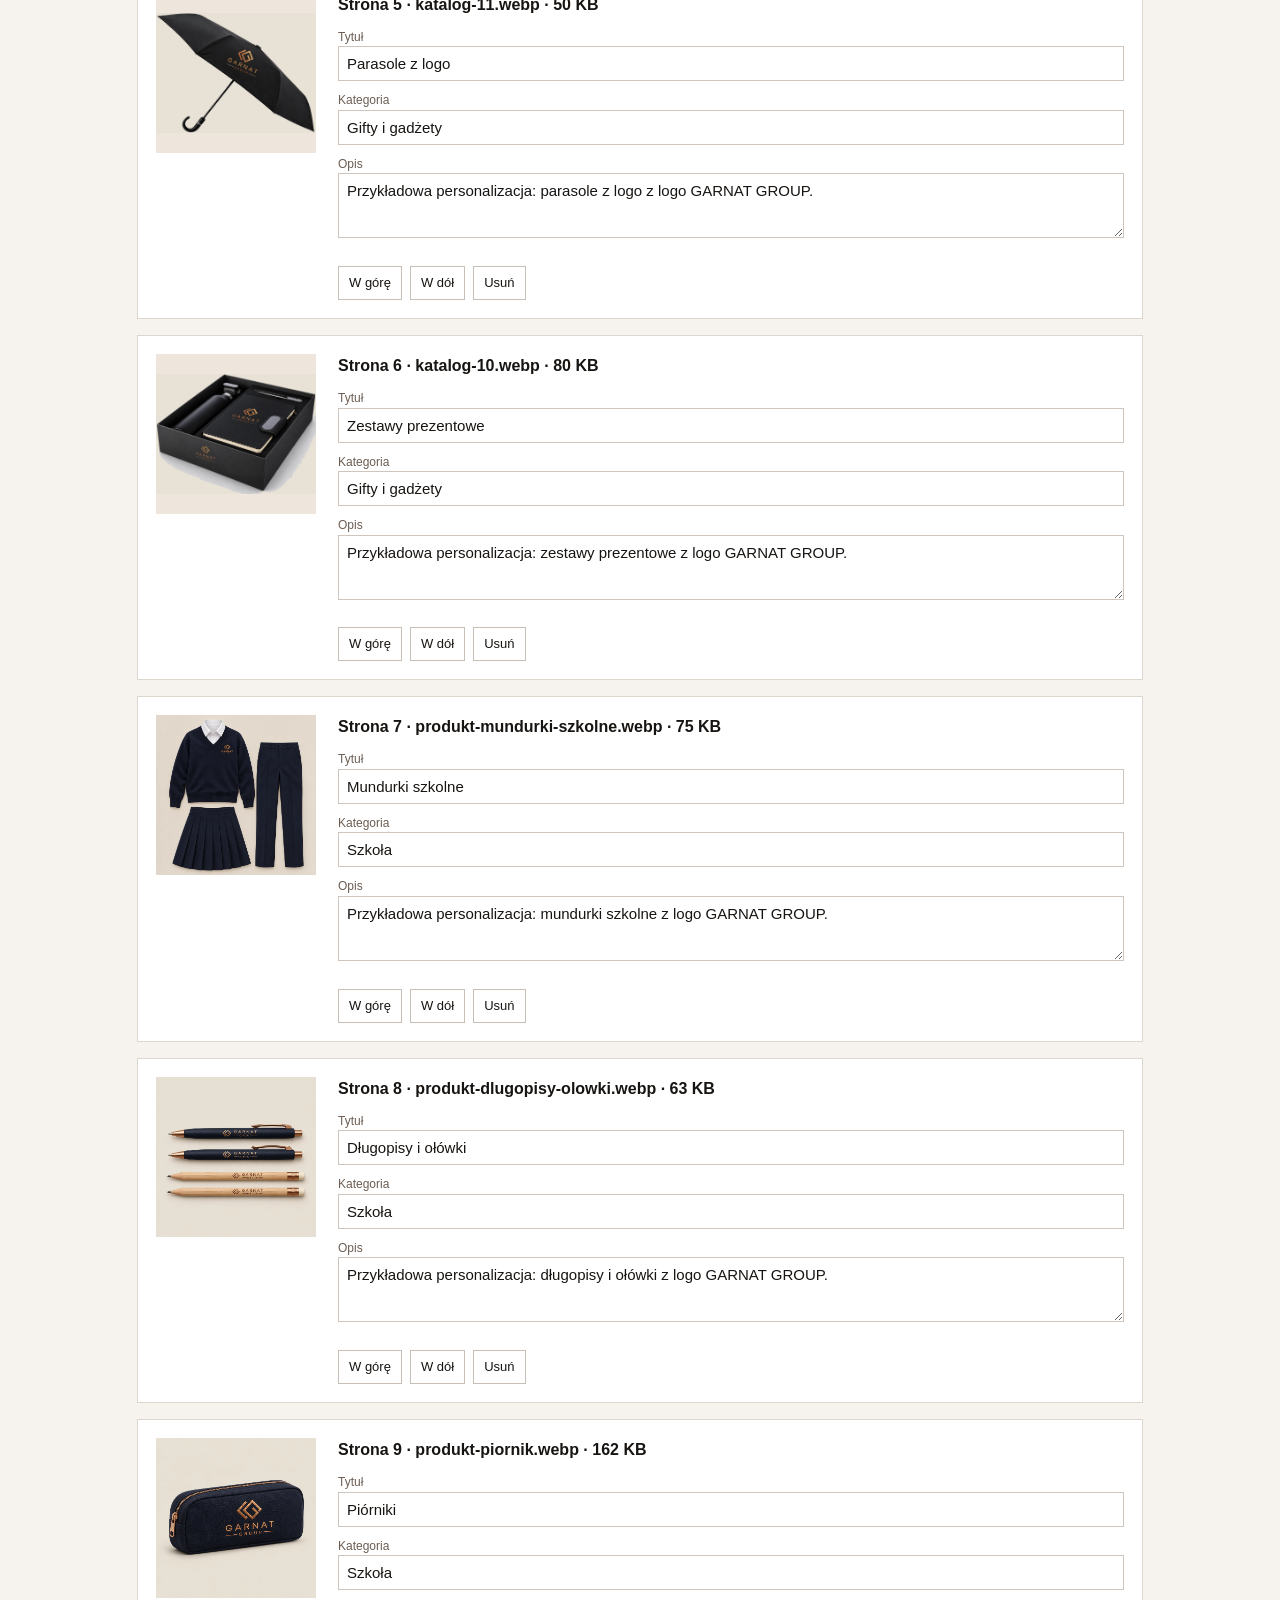
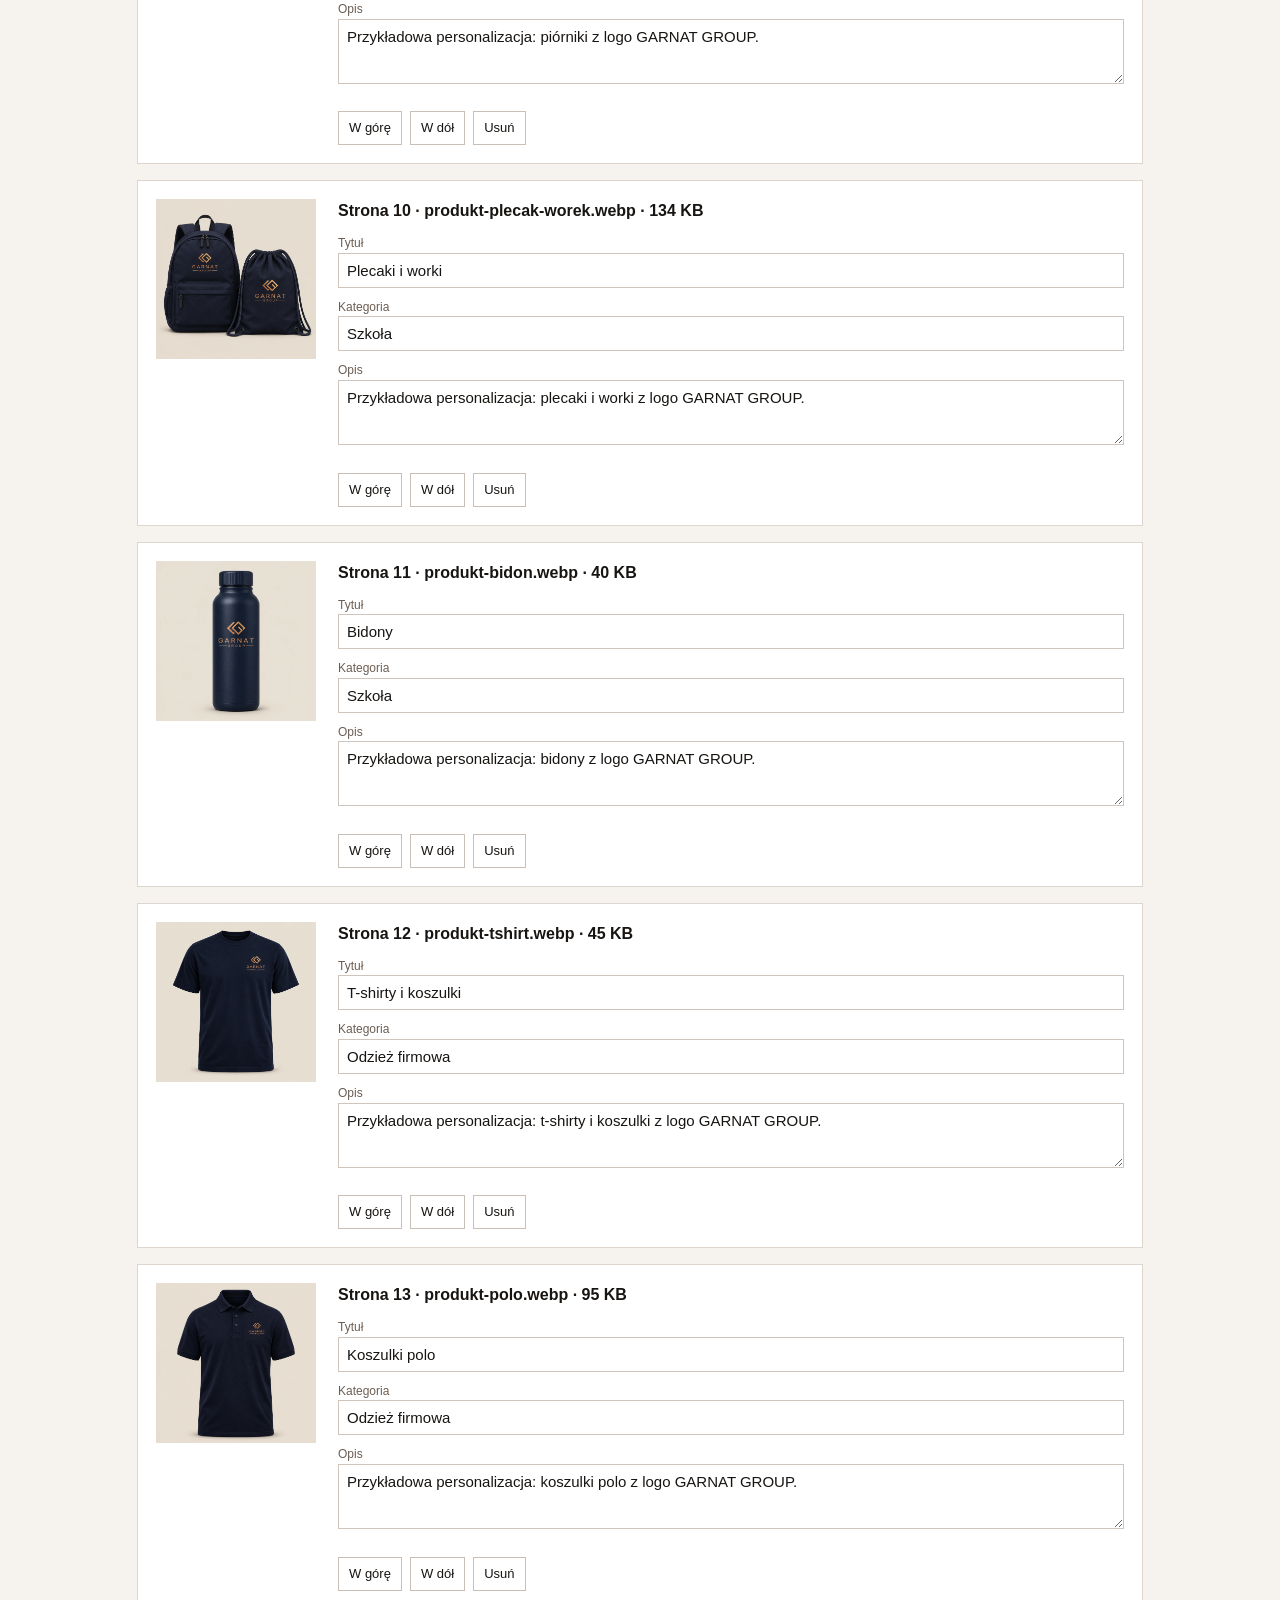
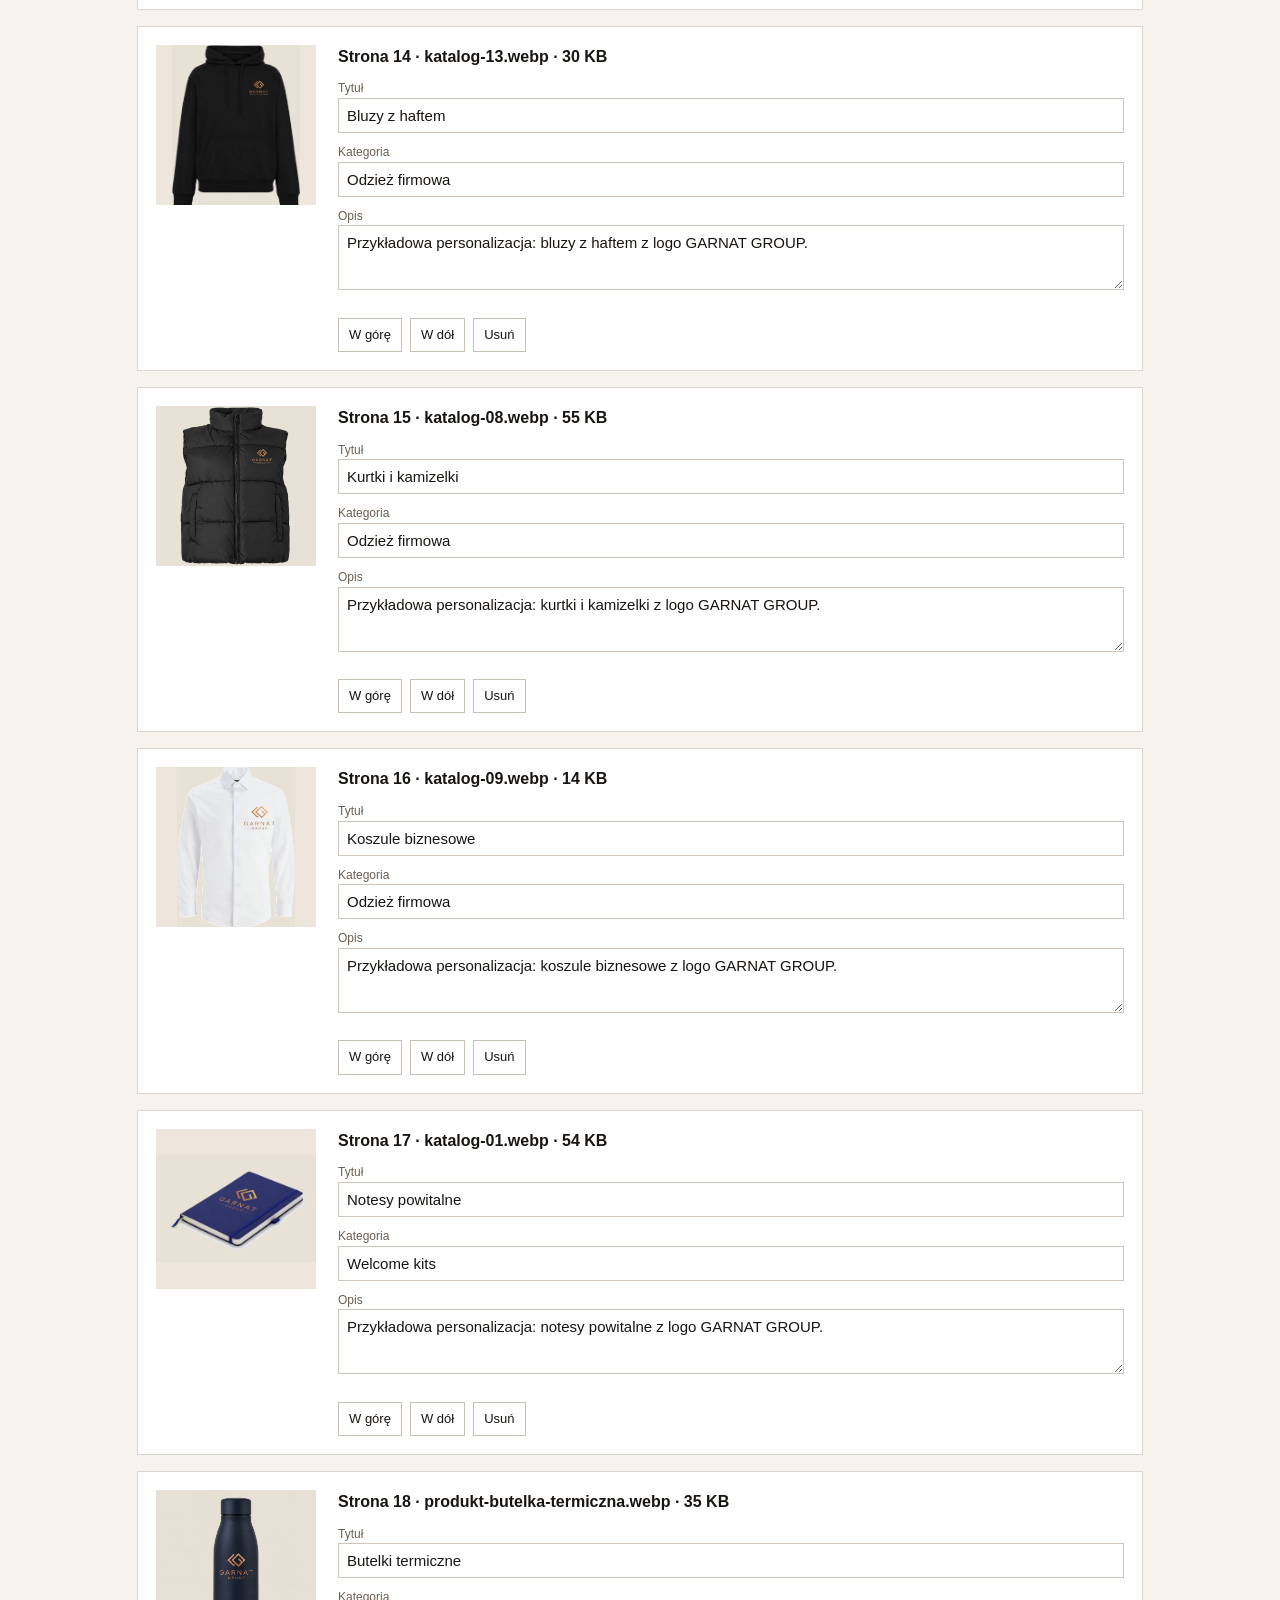
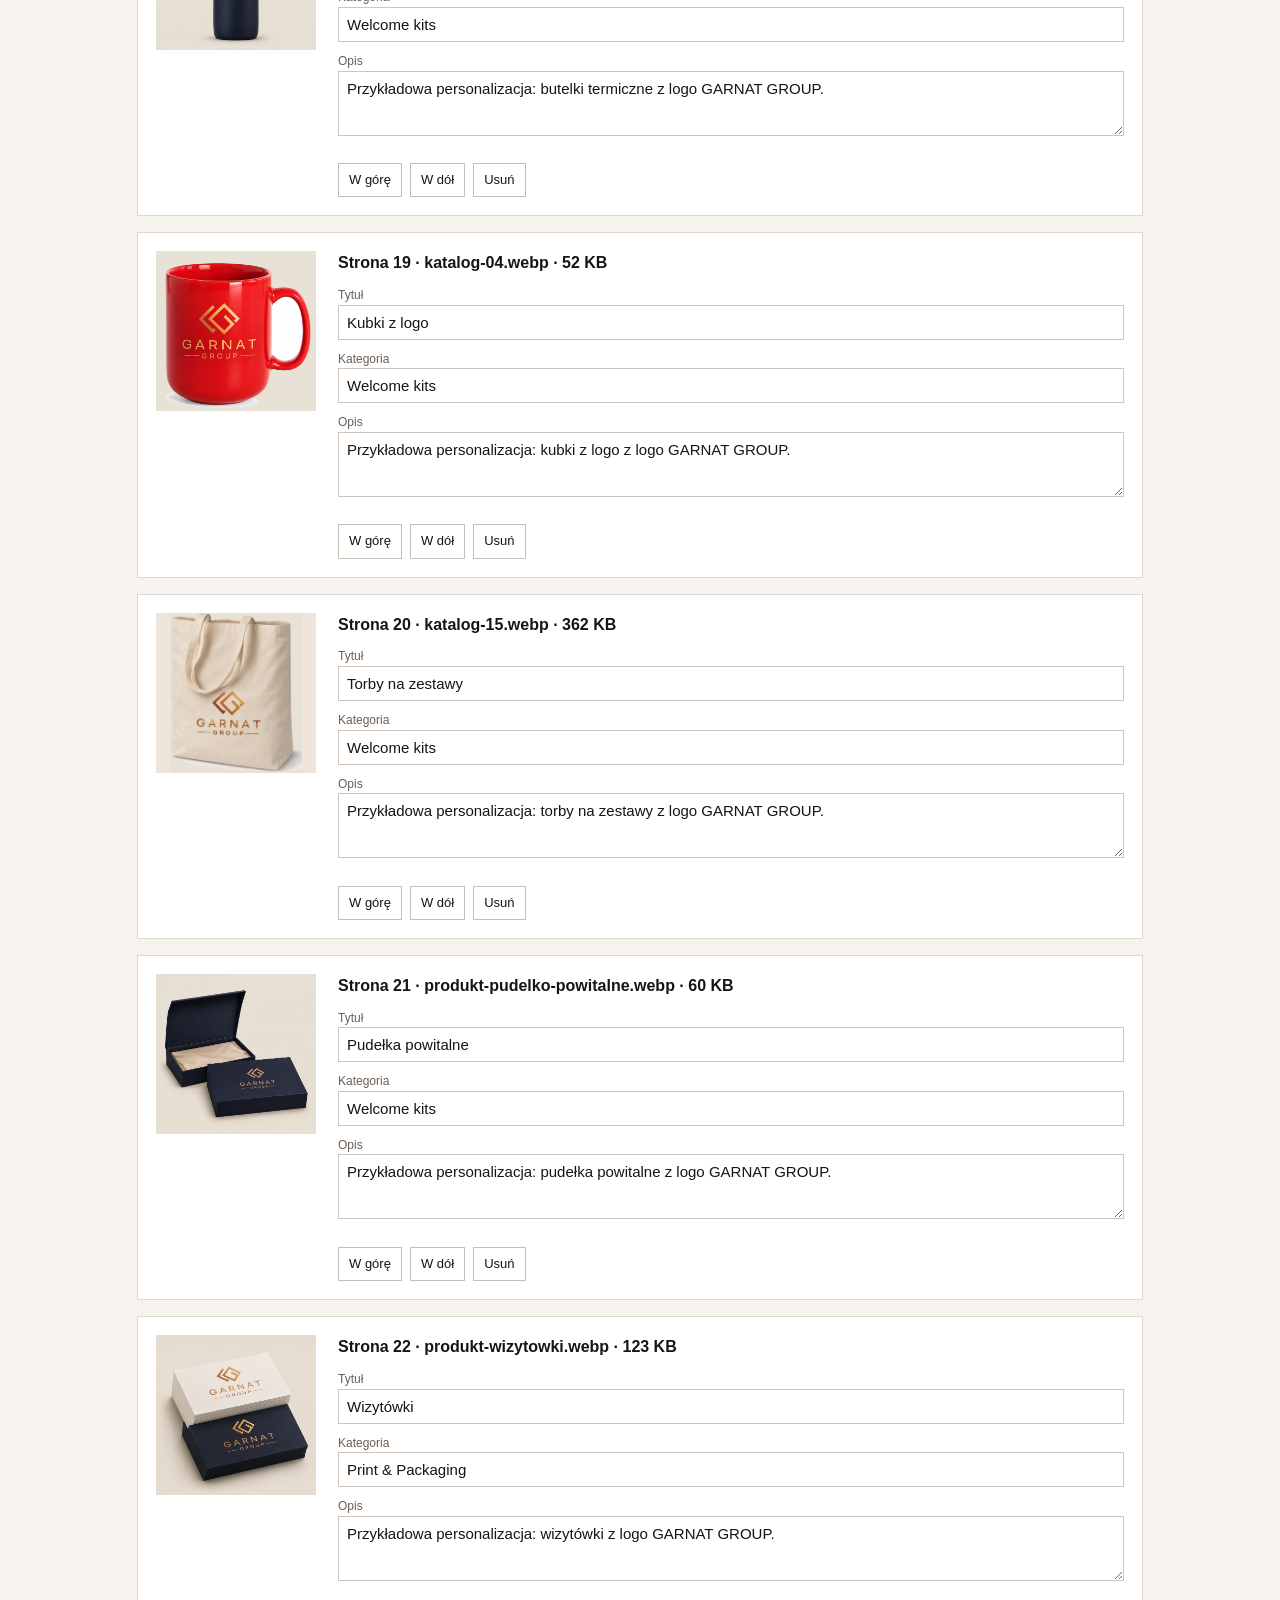
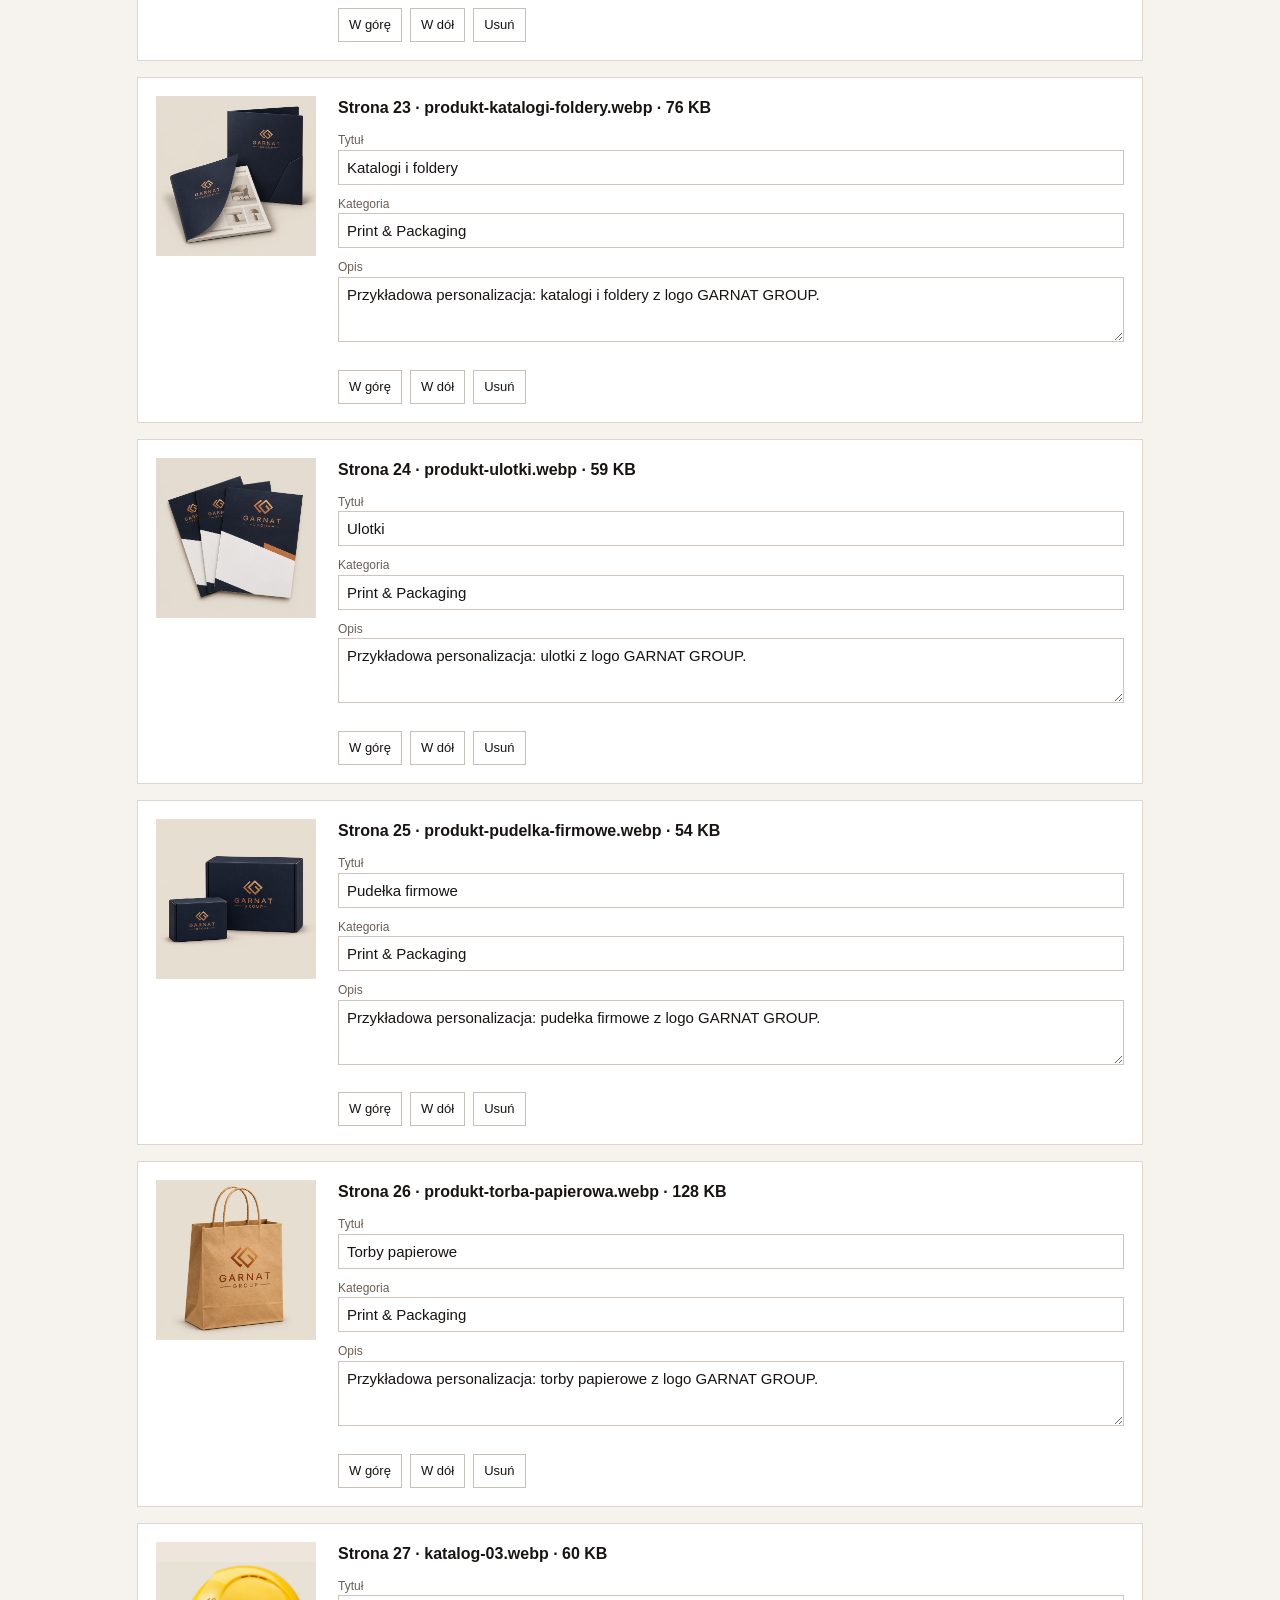
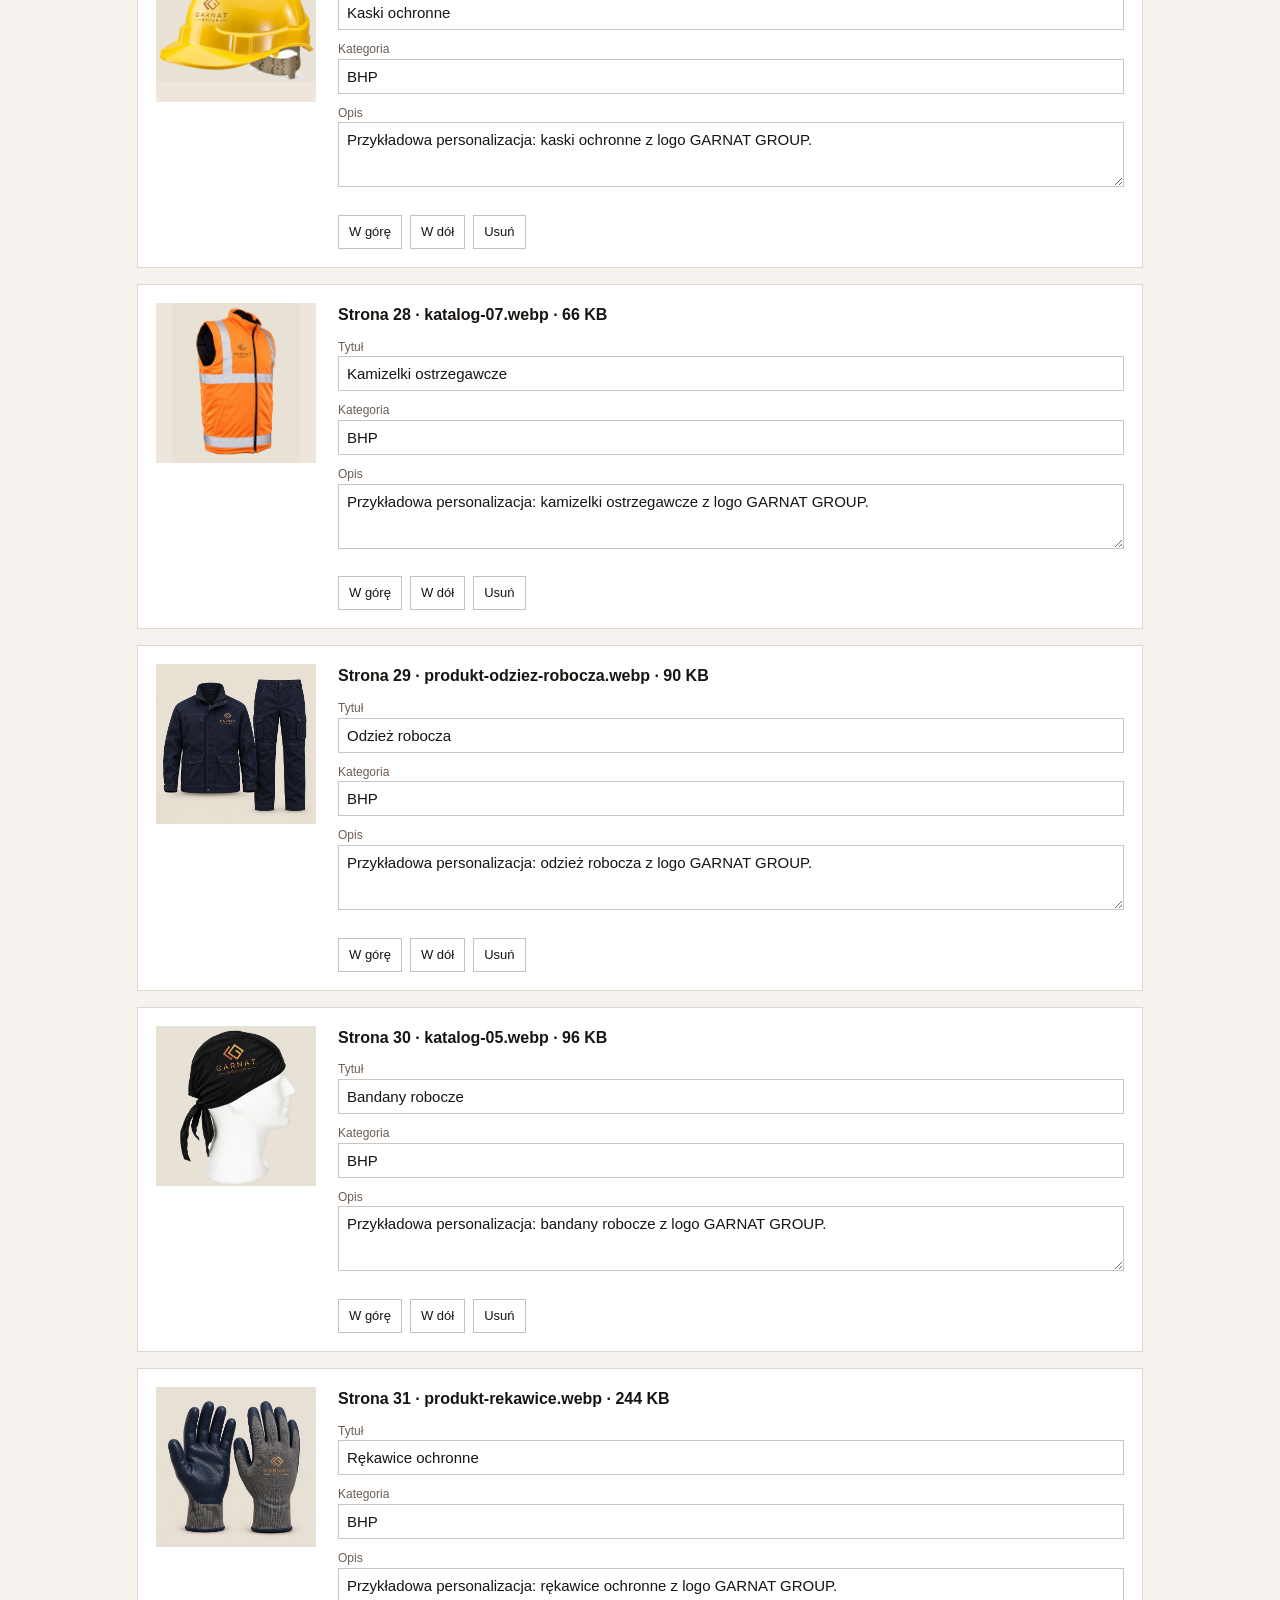
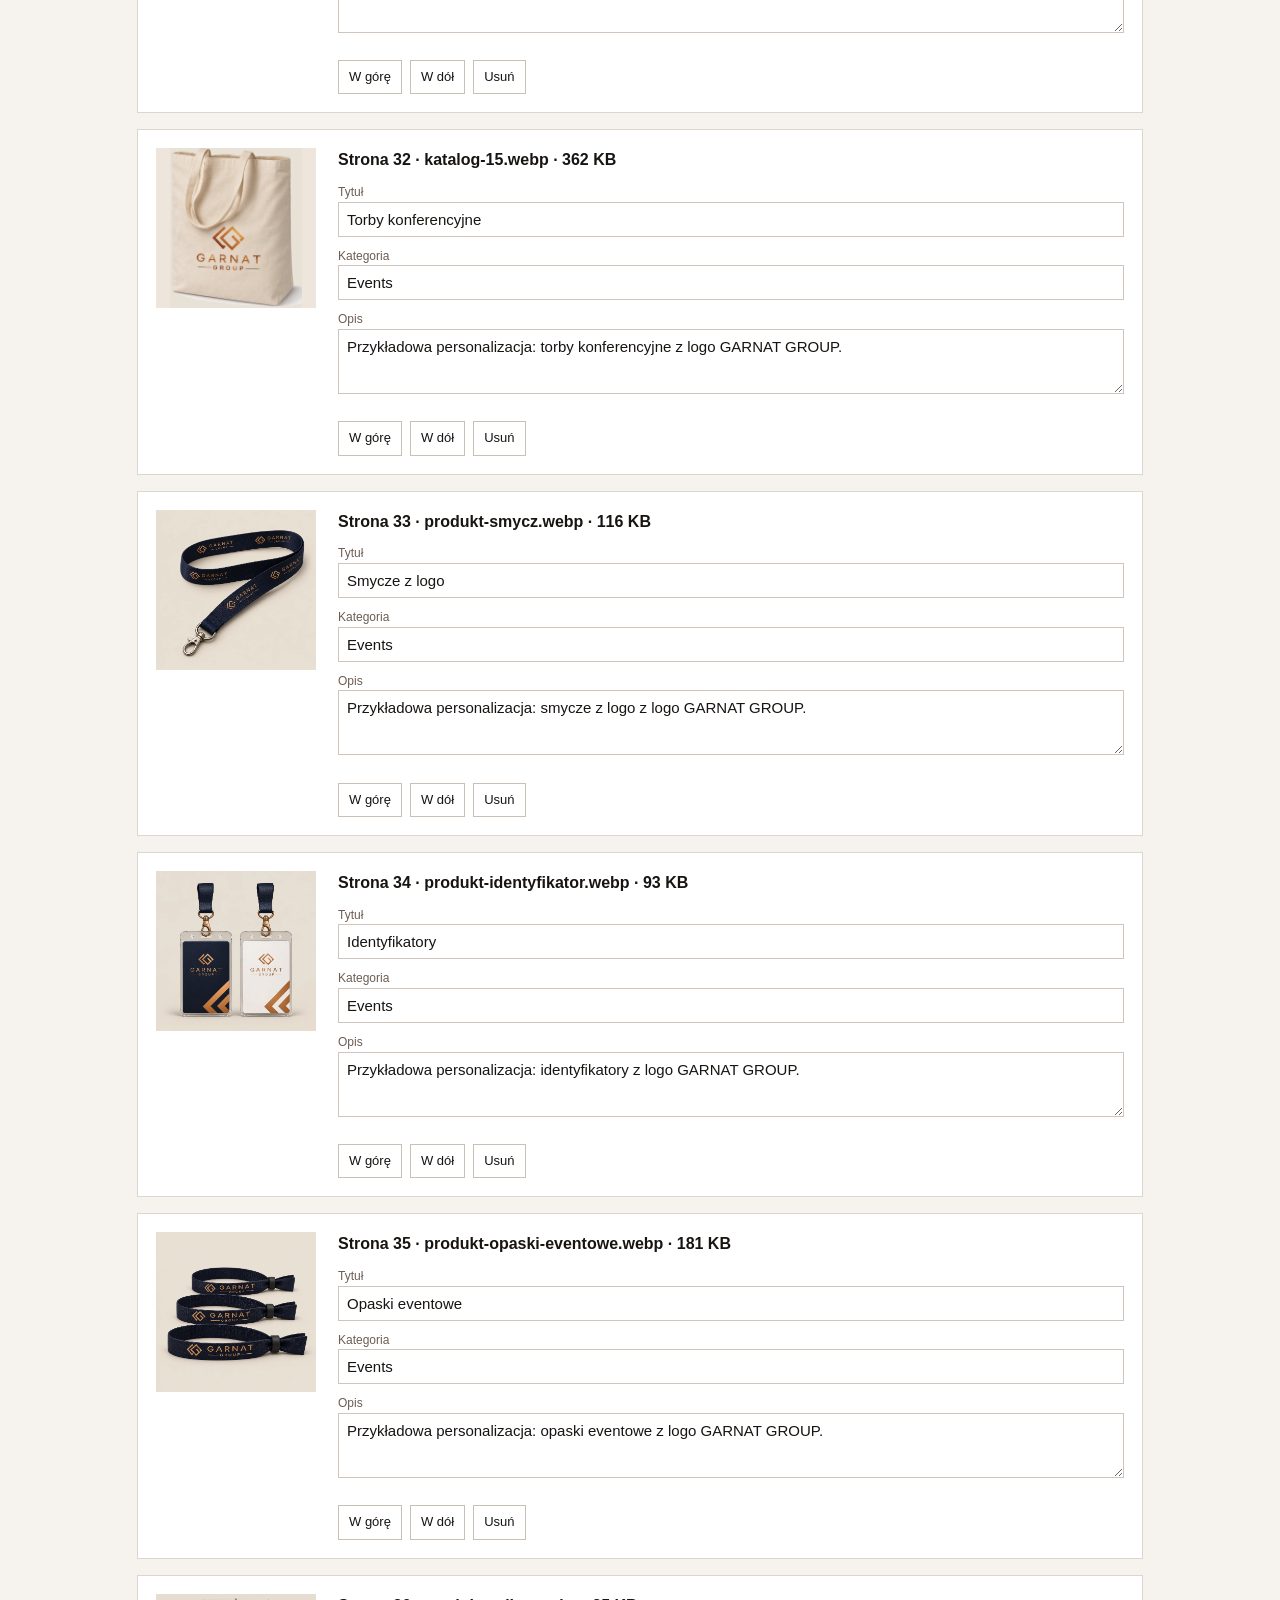
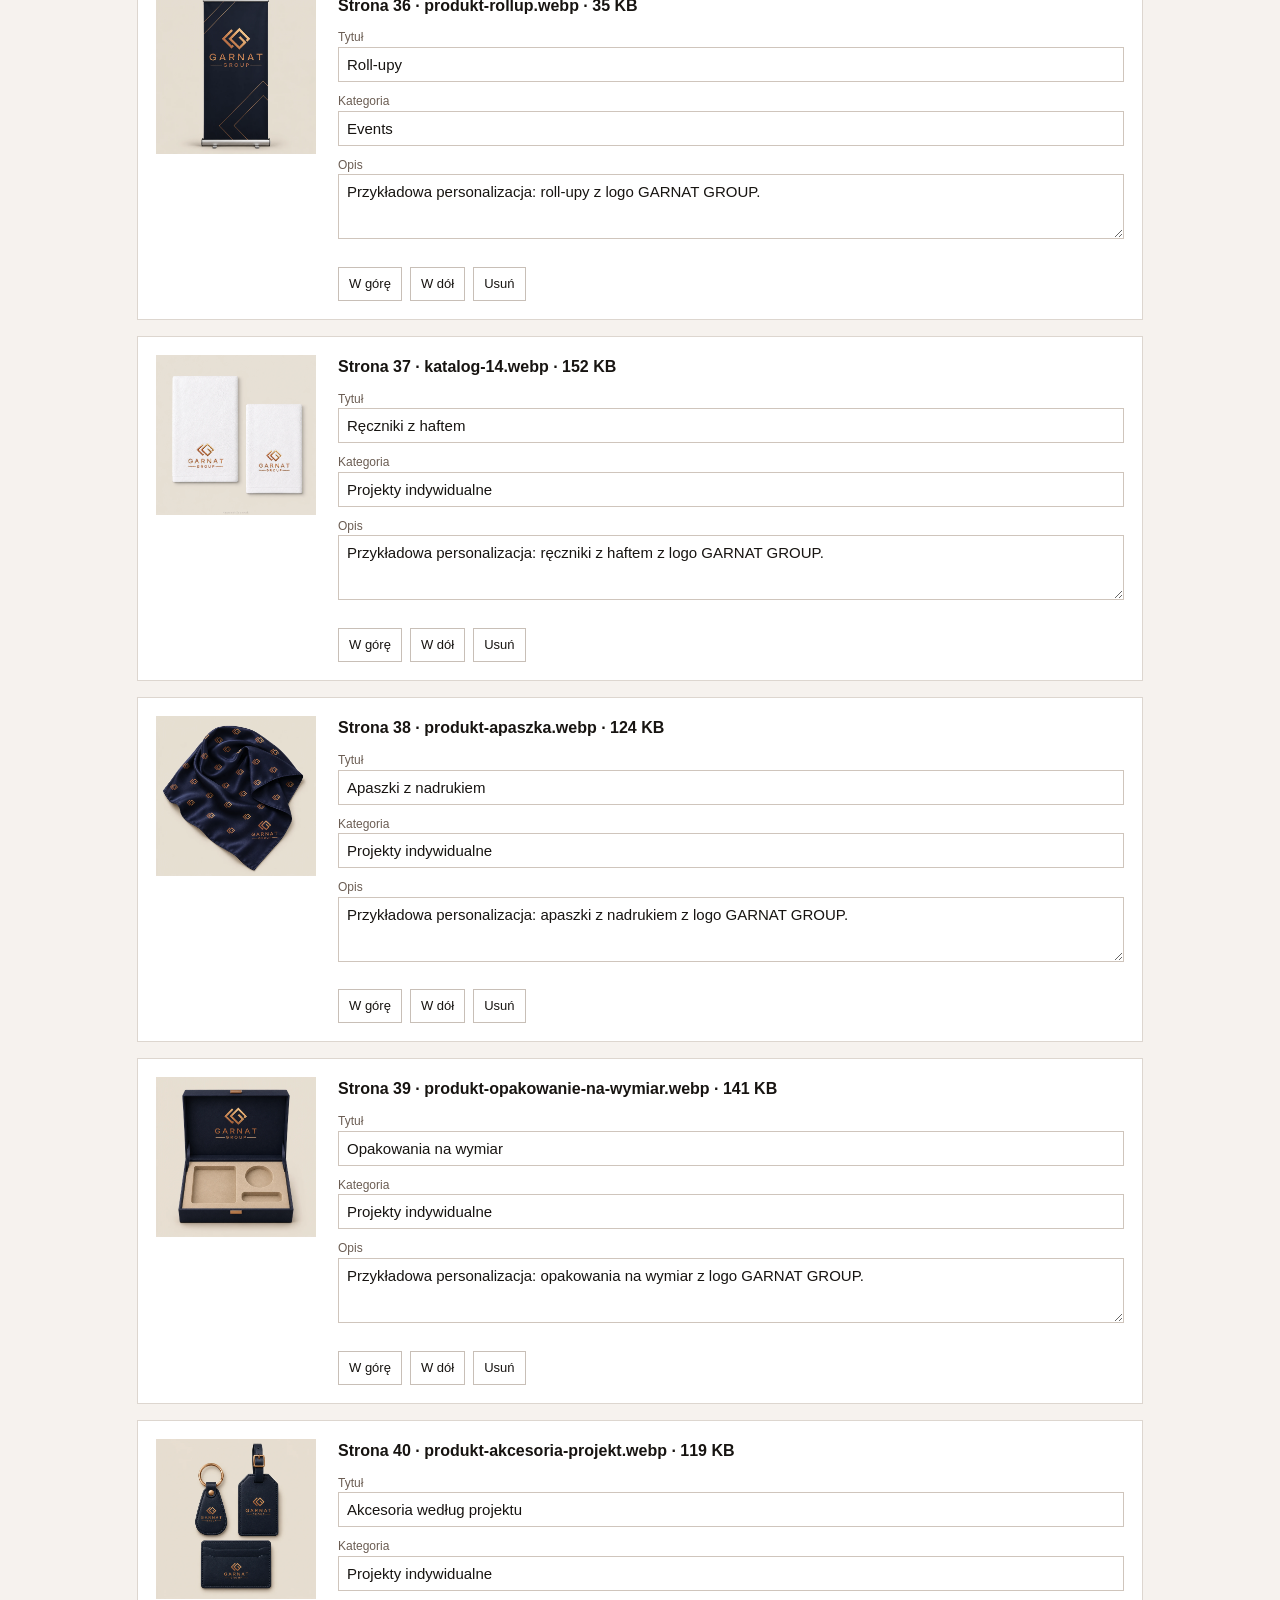
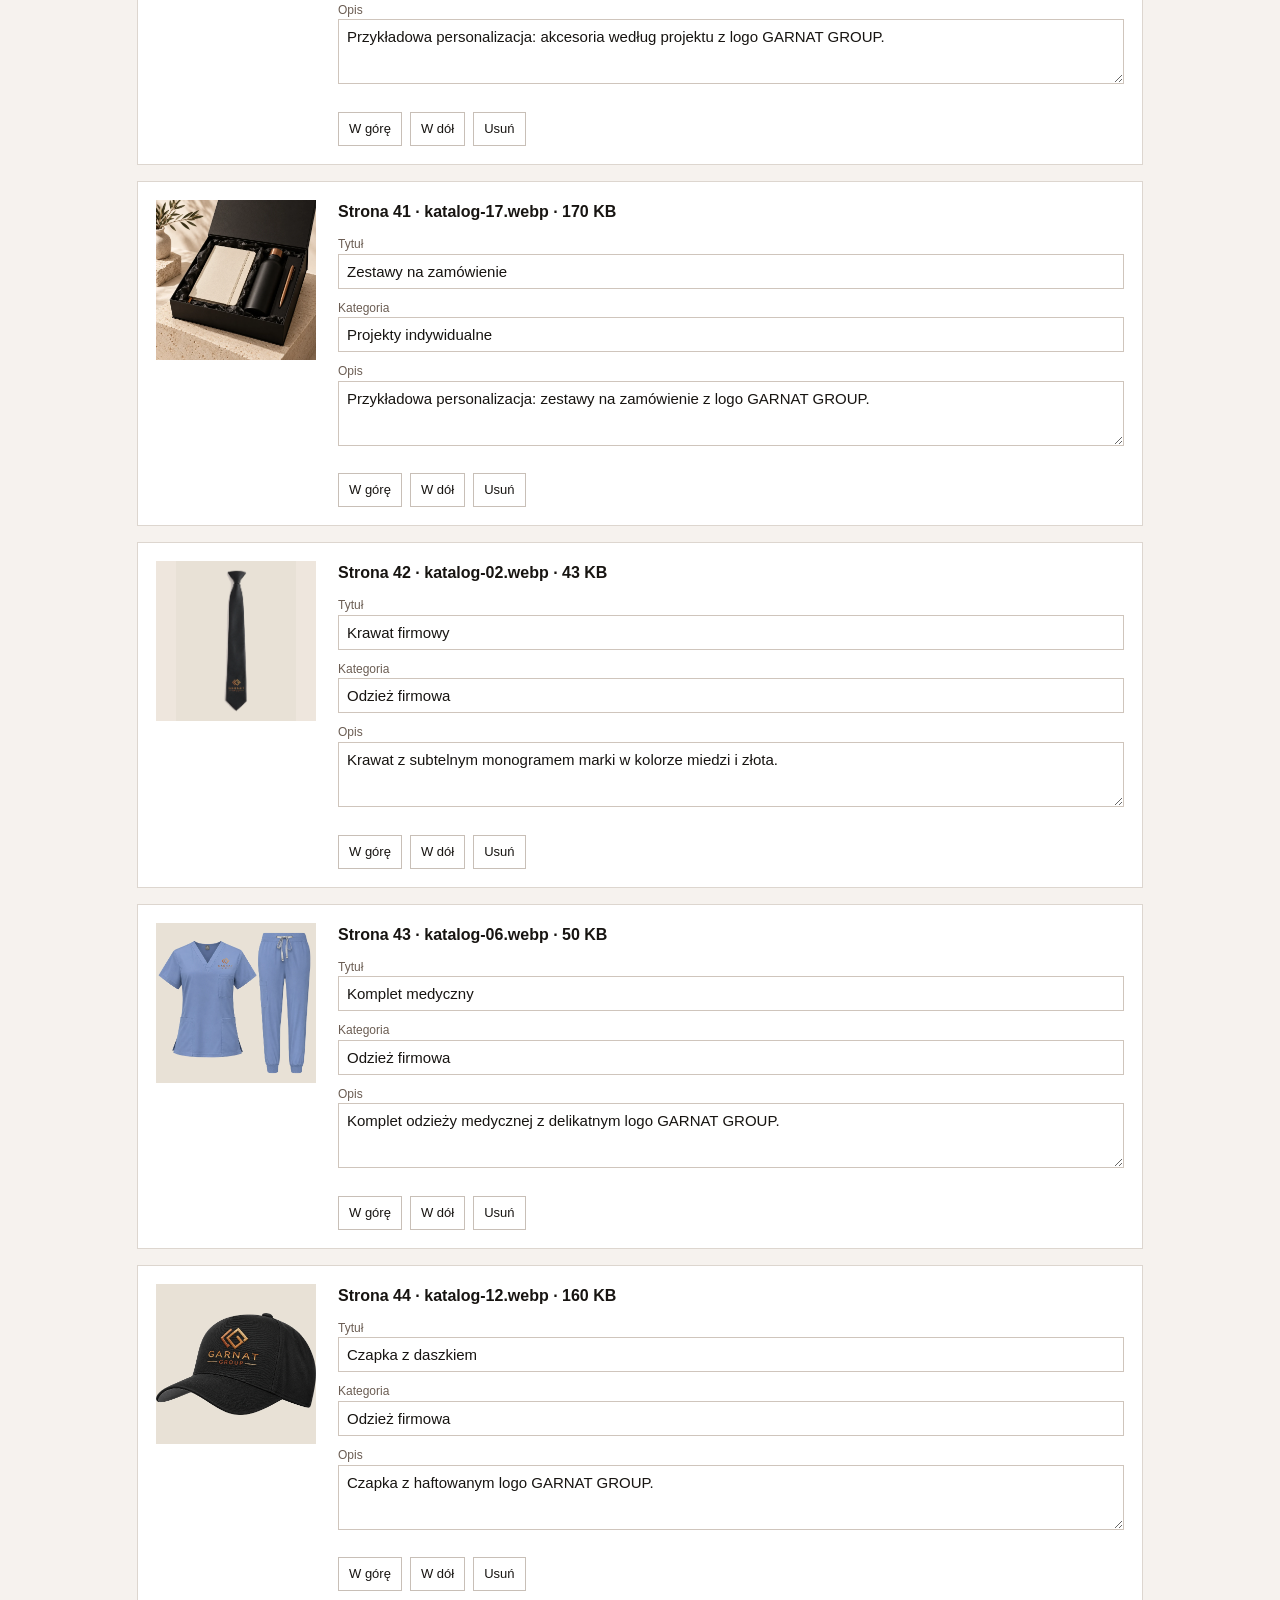
